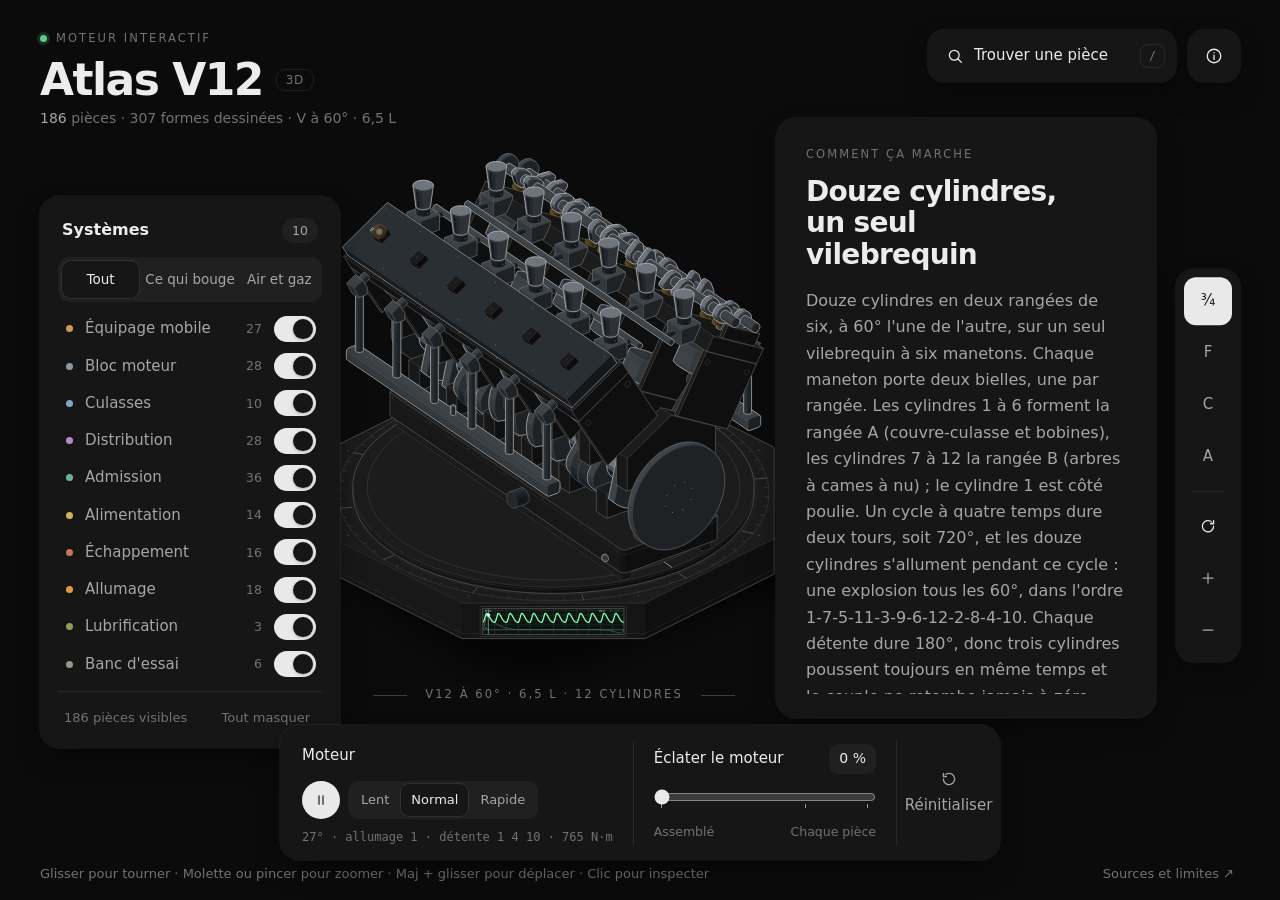
==== v12.html @ ca73484e "Deploy Atlas V12 to GitHub Pages" ====
<!doctype html><html lang="fr"><head><meta charset="utf-8"><meta name="viewport" content="width=device-width, initial-scale=1"><title>Atlas V12 · moteur interactif</title><style>
.iso{
  --anatomy-page:#0b0b0b;--anatomy-card:#131313;--anatomy-text:#a3a3a3;--anatomy-strong:#e6e6e6;--anatomy-muted:#6e6e6e;
  --anatomy-paper:#131313;--anatomy-face:#1b1b1b;--anatomy-top:#1c1c1c;
  --anatomy-shade-0:#0f0f0f;--anatomy-shade-1:#121212;--anatomy-shade-2:#151515;--anatomy-shade-3:#181818;
  --anatomy-lit-top:#262626;--anatomy-lit-shade:#1d1d1d;
  --anatomy-hi:#d4d4d4;--anatomy-mid:#6a6a6a;--anatomy-lo:#3e3e3e;--anatomy-faint:#2a2a2a;--anatomy-lit:#ffffff;
  --anatomy-halo:#050505;--anatomy-halo-opacity:.9;--anatomy-dot:#e6e6e6;
  --anatomy-red:#ff6b6b;--anatomy-green:#6be0a0;--anatomy-blue:#6b9bff;
  --anatomy-weight:.6px;--anatomy-ease:cubic-bezier(.32,.72,0,1);
  --anatomy-mono:ui-monospace,"SF Mono",Menlo,Consolas,monospace;
  --anatomy-lift:inset 0 1px 0 0 #ffffff0a,inset 0 0 0 1px #ffffff06,0 0 0 1px #00000026,0 1px 1px -.5px #00000014,0 3px 3px -1.5px #00000014,0 6px 6px -3px #00000014,0 12px 12px -6px #00000014;
}
.iso[data-theme="light"]{
  --anatomy-page:#f2f2ef;--anatomy-card:#fbfbfa;--anatomy-text:#57575a;--anatomy-strong:#18181a;--anatomy-muted:#8c8c90;
  --anatomy-paper:#fbfbfa;--anatomy-face:#ffffff;--anatomy-top:#ffffff;
  --anatomy-shade-0:#dcdcd9;--anatomy-shade-1:#e5e5e2;--anatomy-shade-2:#ededea;--anatomy-shade-3:#f4f4f1;
  --anatomy-lit-top:#ffffff;--anatomy-lit-shade:#eeeeeb;
  --anatomy-hi:#26262a;--anatomy-mid:#8a8a8f;--anatomy-lo:#b4b4b8;--anatomy-faint:#d4d4d6;--anatomy-lit:#000000;
  --anatomy-halo:#8a8a80;--anatomy-halo-opacity:.32;--anatomy-dot:#3a3a3e;
  --anatomy-red:#e5484d;--anatomy-green:#30a46c;--anatomy-blue:#3e63dd;
  --anatomy-lift:inset 0 1px 0 0 #ffffff,0 0 0 1px #0000000f,0 1px 1px -.5px #0000000a,0 3px 3px -1.5px #0000000a,0 6px 6px -3px #0000000a,0 12px 12px -6px #0000000a;
}
.iso-svg{display:block;width:100%;height:auto;overflow:visible}
.iso-svg path,.iso-svg circle{vector-effect:non-scaling-stroke}
.iso-fill{fill:var(--anatomy-paper);stroke:none}
.iso-solid[data-lit]>.iso-fill{fill:var(--anatomy-face)}
.iso-shade,.iso-top{stroke:none}
.iso-shade[data-shade="0"]{fill:var(--anatomy-shade-0)}
.iso-shade[data-shade="1"]{fill:var(--anatomy-shade-1)}
.iso-shade[data-shade="2"]{fill:var(--anatomy-shade-2)}
.iso-shade[data-shade="3"]{fill:var(--anatomy-shade-3)}
.iso-top{fill:var(--anatomy-top)}
.iso-solid[data-lit]>.iso-top{fill:var(--anatomy-lit-top)}
.iso-solid[data-lit]>.iso-shade{fill:var(--anatomy-lit-shade)}
.iso-solid[data-seamless]>.iso-shade,.iso-solid[data-seamless]>.iso-top{stroke-width:.4;stroke-linejoin:round}
.iso-solid[data-seamless]>.iso-shade[data-shade="0"]{stroke:var(--anatomy-shade-0)}
.iso-solid[data-seamless]>.iso-shade[data-shade="1"]{stroke:var(--anatomy-shade-1)}
.iso-solid[data-seamless]>.iso-shade[data-shade="2"]{stroke:var(--anatomy-shade-2)}
.iso-solid[data-seamless]>.iso-shade[data-shade="3"]{stroke:var(--anatomy-shade-3)}
.iso-solid[data-seamless]>.iso-top{stroke:var(--anatomy-top)}
.iso-solid[data-seamless][data-lit]>.iso-top{stroke:var(--anatomy-lit-top)}
.iso-solid[data-seamless][data-lit]>.iso-shade{stroke:var(--anatomy-lit-shade)}
.iso-solid[data-lit]>.iso-edge{stroke:var(--anatomy-lit)}
.iso-halo{fill:var(--anatomy-halo);stroke:none;filter:blur(9px);opacity:var(--anatomy-halo-opacity);transform:translateY(3px)}
.iso-line{fill:none;stroke:var(--anatomy-lo);stroke-width:var(--anatomy-weight);stroke-linecap:round;stroke-linejoin:round}
.iso-line[data-tone="hi"]{stroke:var(--anatomy-hi)}
.iso-line[data-tone="mid"]{stroke:var(--anatomy-mid)}
.iso-line[data-tone="lo"]{stroke:var(--anatomy-lo)}
.iso-line[data-tone="faint"]{stroke:var(--anatomy-faint)}
.iso-line[data-tone="lit"]{stroke:var(--anatomy-lit)}
.iso-line[data-tone="red"]{stroke:var(--anatomy-red)}
.iso-line[data-tone="green"]{stroke:var(--anatomy-green)}
.iso-line[data-tone="blue"]{stroke:var(--anatomy-blue)}
.iso-line[data-dotted]{stroke-dasharray:.01 3.5;stroke-width:1}
.iso-line[data-dashed]{stroke-dasharray:3 3}
.iso-line[data-flow]{stroke-dasharray:2 6}
.iso-wire-end{fill:var(--anatomy-paper);stroke:var(--anatomy-lo);stroke-width:var(--anatomy-weight)}
.iso-wire[data-tone="hi"] .iso-wire-end{stroke:var(--anatomy-hi)}
.iso-wire[data-tone="mid"] .iso-wire-end{stroke:var(--anatomy-mid)}
.iso-wire[data-tone="faint"] .iso-wire-end{stroke:var(--anatomy-faint)}
.iso-wire[data-tone="lit"] .iso-wire-end{stroke:var(--anatomy-lit)}
.iso-dots circle{fill:var(--anatomy-dot);stroke:none;opacity:.32}
.iso-dots[data-tone="hi"] circle{opacity:.85}
.iso-dots[data-tone="mid"] circle{opacity:.45}
.iso-dots[data-tone="lo"] circle{opacity:.22}
.iso-dots[data-tone="faint"] circle{opacity:.12}
.iso-face-text{fill:var(--anatomy-mid);font-family:var(--anatomy-mono);letter-spacing:.04em}
.iso-face-text[data-tone="hi"]{fill:var(--anatomy-hi)}
.iso-face-text[data-tone="lo"]{fill:var(--anatomy-lo)}
.iso-face-text[data-tone="faint"]{fill:var(--anatomy-faint)}
.tb-body{fill:var(--anatomy-shade-2);stroke:none}
.tb-shine{fill:var(--anatomy-top);stroke:none}
.tb-shade{fill:var(--anatomy-shade-0);stroke:none}
.tb-ring{fill:none;stroke:var(--anatomy-lo);stroke-width:.45;stroke-linecap:butt;stroke-linejoin:round}
.tb-ring[data-tone="mid"]{stroke:var(--anatomy-mid)}
.tb-ring[data-tone="faint"]{stroke:var(--anatomy-faint)}
.tb-ring[data-tone="hi"]{stroke:var(--anatomy-hi)}
@keyframes iso-flow{to{stroke-dashoffset:-32}}
@keyframes iso-pulse{0%,100%{opacity:.18}12%{opacity:1}40%{opacity:.18}}
.iso-line[data-flow]{animation:iso-flow 1600ms linear infinite}
.iso-dots circle[data-pulse]{animation:iso-pulse 1600ms steps(1,end) infinite;animation-delay:var(--pulse-at,0ms)}
.iso-figure{margin:32px 0 36px}
.iso-plate{position:relative;padding:52px 24px;border-radius:0;background:var(--anatomy-card);box-shadow:0 0 0 1px var(--anatomy-mid);--anatomy-paper:var(--anatomy-card)}
.iso-plate-corners{position:absolute;inset:18px 20px;pointer-events:none}
.iso-plate-corner{position:absolute;color:var(--anatomy-muted);font-family:var(--anatomy-mono);font-size:10.5px;line-height:1;letter-spacing:.04em;white-space:nowrap}
.iso-plate-corner[data-corner="fig"]{top:0;left:0;color:var(--anatomy-text)}
.iso-plate-corner[data-corner="title"]{top:0;right:0;text-transform:uppercase;letter-spacing:.1em}
.iso-plate-corner[data-corner="hint"]{bottom:0;left:0;text-transform:uppercase;letter-spacing:.1em}
.iso-plate-corner[data-corner="readout"]{right:0;bottom:0;color:var(--anatomy-text);font-variant-numeric:tabular-nums}
.iso-plate .iso-svg{margin:0 auto}
.iso-legend{display:grid;gap:8px;margin-top:12px;color:var(--anatomy-muted);font-size:13px;line-height:1.55}
.iso-keys{display:flex;flex-wrap:wrap;gap:6px 18px}
.iso-key{display:inline-flex;align-items:center;gap:7px}
.iso-swatch{width:16px;height:10px;flex:none;overflow:visible}
.iso-swatch path{fill:none;stroke:var(--anatomy-hi);stroke-width:1;vector-effect:non-scaling-stroke;stroke-linejoin:round;stroke-linecap:round}
.iso-swatch[data-mark="raised"] path,.iso-swatch[data-mark="flat"] path{stroke:var(--anatomy-mid)}
.iso-swatch[data-mark="lit"] path{stroke:var(--anatomy-lit)}
.iso-swatch[data-mark="dim"] path{stroke:var(--anatomy-lo)}
.iso-swatch[data-mark="dotted"] path{stroke-dasharray:.01 3;stroke-width:1.4}
.iso-swatch[data-mark="dashed"] path{stroke-dasharray:3 2.5}
.iso-swatch[data-mark="red"] path{stroke:var(--anatomy-red)}
.iso-swatch[data-mark="green"] path{stroke:var(--anatomy-green)}
.iso-swatch[data-mark="blue"] path{stroke:var(--anatomy-blue)}
.iso-swatch-crease{stroke:var(--anatomy-lo)!important}
@media (max-width:560px){.iso-plate{padding:48px 12px 70px}.iso-plate-corner[data-corner="hint"]{bottom:18px}}
@media (prefers-reduced-motion:reduce){.iso-line[data-flow],.iso-dots circle[data-pulse]{animation:none}}

*{box-sizing:border-box}
html{color-scheme:dark}
body[data-theme="light"]{color-scheme:light}
body{margin:0;background:var(--anatomy-page);color:var(--anatomy-text);font:14px/1.6 ui-sans-serif,system-ui,-apple-system,"Segoe UI",sans-serif;-webkit-font-smoothing:antialiased}
.iso-page{width:min(1600px,100% - 32px);margin:64px auto 96px}
</style></head><body class="iso" data-theme="dark"><main class="iso-page"><style>.iso-live{--tn-0:var(--anatomy-shade-0);--tn-1:var(--anatomy-shade-1);--tn-2:var(--anatomy-shade-2);--tn-3:var(--anatomy-shade-3);--tn-4:var(--anatomy-top)}
.iso-live [data-mat]{--tn-0:var(--anatomy-shade-0);--tn-1:var(--anatomy-shade-1);--tn-2:var(--anatomy-shade-2);--tn-3:var(--anatomy-shade-3);--tn-4:var(--anatomy-top)}
.iso-live [data-lit]{--tn-0:var(--anatomy-lit-shade);--tn-1:var(--anatomy-lit-shade);--tn-2:var(--anatomy-lit-shade);--tn-3:var(--anatomy-lit-shade);--tn-4:var(--anatomy-lit-top)}
.iso-tn{stroke-width:.4;stroke-linejoin:round;--ta:var(--tn-0);--tb:var(--tn-1);fill:color-mix(in srgb,var(--ta) calc(100% - var(--f,0) * 100%),var(--tb));stroke:color-mix(in srgb,var(--ta) calc(100% - var(--f,0) * 100%),var(--tb))}
.iso-tn[data-b="1"]{--ta:var(--tn-1);--tb:var(--tn-2)}
.iso-tn[data-b="2"]{--ta:var(--tn-2);--tb:var(--tn-3)}
.iso-tn[data-b="3"]{--ta:var(--tn-3);--tb:var(--tn-4)}
[data-mat="gold"]{--anatomy-paper:#3f3521;--anatomy-face:#4b3f28;--anatomy-top:#5a4c31;--anatomy-shade-0:#2b2416;--anatomy-shade-1:#352c1b;--anatomy-shade-2:#3f3521;--anatomy-shade-3:#4b3f28;--anatomy-lit-top:#6a5a3b;--anatomy-lit-shade:#4f4329;--anatomy-hi:#e6d2a3;--anatomy-mid:#8a7550;--anatomy-lo:#5e4e33;--anatomy-faint:#463a26;--anatomy-dot:#e6d2a3;--anatomy-lit:#fff3d6;--mat-body:#4a3e27;--mat-shine:#8c7853;--mat-shade:#251f13;--mat-edge:#e6d2a3}
.iso[data-theme="light"] [data-mat="gold"]{--anatomy-paper:#d3bb88;--anatomy-face:#e4d2a8;--anatomy-top:#f1e5c6;--anatomy-shade-0:#a1844f;--anatomy-shade-1:#bc9f69;--anatomy-shade-2:#d3bb88;--anatomy-shade-3:#e4d2a8;--anatomy-lit-top:#f8efd8;--anatomy-lit-shade:#dfcb9c;--anatomy-hi:#4b3920;--anatomy-mid:#86693f;--anatomy-lo:#a98c5b;--anatomy-faint:#c1a676;--anatomy-dot:#4a381f;--anatomy-lit:#2a1d0c;--mat-body:#cdb07a;--mat-shine:#f3e8cc;--mat-shade:#8e7044;--mat-edge:#4b3920}
.iso[data-theme="dark"] [data-mat="gold"]{--anatomy-paper:#3f3521;--anatomy-face:#4b3f28;--anatomy-top:#5a4c31;--anatomy-shade-0:#2b2416;--anatomy-shade-1:#352c1b;--anatomy-shade-2:#3f3521;--anatomy-shade-3:#4b3f28;--anatomy-lit-top:#6a5a3b;--anatomy-lit-shade:#4f4329;--anatomy-hi:#e6d2a3;--anatomy-mid:#8a7550;--anatomy-lo:#5e4e33;--anatomy-faint:#463a26;--anatomy-dot:#e6d2a3;--anatomy-lit:#fff3d6;--mat-body:#4a3e27;--mat-shine:#8c7853;--mat-shade:#251f13;--mat-edge:#e6d2a3}
[data-mat="chrome"]{--anatomy-paper:#2a2e32;--anatomy-face:#4a5056;--anatomy-top:#6e757c;--anatomy-shade-0:#2e3236;--anatomy-shade-1:#24272b;--anatomy-shade-2:#1a1d20;--anatomy-shade-3:#4a5056;--anatomy-lit-top:#848b92;--anatomy-lit-shade:#3a3f44;--anatomy-hi:#dfe3e7;--anatomy-mid:#7c838a;--anatomy-lo:#4d5359;--anatomy-faint:#363b40;--anatomy-dot:#e4e7ea;--anatomy-lit:#ffffff;--mat-body:#34393e;--mat-shine:#9aa1a8;--mat-shade:#16191b;--mat-edge:#dfe3e7}
.iso[data-theme="light"] [data-mat="chrome"]{--anatomy-paper:#8e959c;--anatomy-face:#c3c8cd;--anatomy-top:#f7f8f9;--anatomy-shade-0:#a2a9b0;--anatomy-shade-1:#6f767d;--anatomy-shade-2:#454b52;--anatomy-shade-3:#cacfd4;--anatomy-lit-top:#ffffff;--anatomy-lit-shade:#bcc2c8;--anatomy-hi:#202428;--anatomy-mid:#585e65;--anatomy-lo:#878d94;--anatomy-faint:#a9afb5;--anatomy-dot:#2a2e33;--anatomy-lit:#000000;--mat-body:#8b9299;--mat-shine:#fbfcfd;--mat-shade:#3c4248;--mat-edge:#202428}
.iso[data-theme="dark"] [data-mat="chrome"]{--anatomy-paper:#2a2e32;--anatomy-face:#4a5056;--anatomy-top:#6e757c;--anatomy-shade-0:#2e3236;--anatomy-shade-1:#24272b;--anatomy-shade-2:#1a1d20;--anatomy-shade-3:#4a5056;--anatomy-lit-top:#848b92;--anatomy-lit-shade:#3a3f44;--anatomy-hi:#dfe3e7;--anatomy-mid:#7c838a;--anatomy-lo:#4d5359;--anatomy-faint:#363b40;--anatomy-dot:#e4e7ea;--anatomy-lit:#ffffff;--mat-body:#34393e;--mat-shine:#9aa1a8;--mat-shade:#16191b;--mat-edge:#dfe3e7}
[data-mat="steel"]{--anatomy-paper:#2c3034;--anatomy-face:#34393d;--anatomy-top:#3e4348;--anatomy-shade-0:#1f2225;--anatomy-shade-1:#25292c;--anatomy-shade-2:#2c3034;--anatomy-shade-3:#34393d;--anatomy-lit-top:#4a5056;--anatomy-lit-shade:#33383c;--anatomy-hi:#d0d4d8;--anatomy-mid:#727980;--anatomy-lo:#4a5056;--anatomy-faint:#33383d;--anatomy-dot:#d8dce0;--anatomy-lit:#ffffff;--mat-body:#30353a;--mat-shine:#5c6369;--mat-shade:#1a1d20;--mat-edge:#d0d4d8}
.iso[data-theme="light"] [data-mat="steel"]{--anatomy-paper:#b8bdc1;--anatomy-face:#cdd1d4;--anatomy-top:#e5e8ea;--anatomy-shade-0:#8f959b;--anatomy-shade-1:#a4aaaf;--anatomy-shade-2:#b8bdc1;--anatomy-shade-3:#cdd1d4;--anatomy-lit-top:#f1f3f4;--anatomy-lit-shade:#c6cacd;--anatomy-hi:#2b2f33;--anatomy-mid:#6b7177;--anatomy-lo:#959ba1;--anatomy-faint:#aeb3b8;--anatomy-dot:#33373b;--anatomy-lit:#000000;--mat-body:#b3b8bd;--mat-shine:#eef0f2;--mat-shade:#7d8389;--mat-edge:#2b2f33}
.iso[data-theme="dark"] [data-mat="steel"]{--anatomy-paper:#2c3034;--anatomy-face:#34393d;--anatomy-top:#3e4348;--anatomy-shade-0:#1f2225;--anatomy-shade-1:#25292c;--anatomy-shade-2:#2c3034;--anatomy-shade-3:#34393d;--anatomy-lit-top:#4a5056;--anatomy-lit-shade:#33383c;--anatomy-hi:#d0d4d8;--anatomy-mid:#727980;--anatomy-lo:#4a5056;--anatomy-faint:#33383d;--anatomy-dot:#d8dce0;--anatomy-lit:#ffffff;--mat-body:#30353a;--mat-shine:#5c6369;--mat-shade:#1a1d20;--mat-edge:#d0d4d8}
[data-mat="gunmetal"]{--anatomy-paper:#1d2125;--anatomy-face:#22272b;--anatomy-top:#2a2f34;--anatomy-shade-0:#15181b;--anatomy-shade-1:#191c20;--anatomy-shade-2:#1d2125;--anatomy-shade-3:#22272b;--anatomy-lit-top:#323840;--anatomy-lit-shade:#20252a;--anatomy-hi:#a9b0b7;--anatomy-mid:#5c636a;--anatomy-lo:#3a4046;--anatomy-faint:#2a2f34;--anatomy-dot:#b8bec4;--anatomy-lit:#ffffff;--mat-body:#1f2327;--mat-shine:#3a4046;--mat-shade:#111316;--mat-edge:#a9b0b7}
.iso[data-theme="light"] [data-mat="gunmetal"]{--anatomy-paper:#444a51;--anatomy-face:#50575e;--anatomy-top:#5f666e;--anatomy-shade-0:#2f3439;--anatomy-shade-1:#393f45;--anatomy-shade-2:#444a51;--anatomy-shade-3:#50575e;--anatomy-lit-top:#6d757d;--anatomy-lit-shade:#4b5258;--anatomy-hi:#0f1113;--anatomy-mid:#1d2125;--anatomy-lo:#272b30;--anatomy-faint:#30353a;--anatomy-dot:#b0b5ba;--anatomy-lit:#000000;--mat-body:#3d4349;--mat-shine:#6e757c;--mat-shade:#24282c;--mat-edge:#0f1113}
.iso[data-theme="dark"] [data-mat="gunmetal"]{--anatomy-paper:#1d2125;--anatomy-face:#22272b;--anatomy-top:#2a2f34;--anatomy-shade-0:#15181b;--anatomy-shade-1:#191c20;--anatomy-shade-2:#1d2125;--anatomy-shade-3:#22272b;--anatomy-lit-top:#323840;--anatomy-lit-shade:#20252a;--anatomy-hi:#a9b0b7;--anatomy-mid:#5c636a;--anatomy-lo:#3a4046;--anatomy-faint:#2a2f34;--anatomy-dot:#b8bec4;--anatomy-lit:#ffffff;--mat-body:#1f2327;--mat-shine:#3a4046;--mat-shade:#111316;--mat-edge:#a9b0b7}
[data-mat="rubber"]{--anatomy-paper:#121213;--anatomy-face:#161618;--anatomy-top:#1c1c1f;--anatomy-shade-0:#0c0c0d;--anatomy-shade-1:#0f0f10;--anatomy-shade-2:#121213;--anatomy-shade-3:#161618;--anatomy-lit-top:#232327;--anatomy-lit-shade:#141416;--anatomy-hi:#8c8e92;--anatomy-mid:#4a4c50;--anatomy-lo:#2c2d30;--anatomy-faint:#1f2023;--anatomy-dot:#9a9ca0;--anatomy-lit:#ffffff;--mat-body:#131315;--mat-shine:#2b2c30;--mat-shade:#0a0a0b;--mat-edge:#8c8e92}
.iso[data-theme="light"] [data-mat="rubber"]{--anatomy-paper:#2a2b2e;--anatomy-face:#34363a;--anatomy-top:#46484d;--anatomy-shade-0:#1b1c1e;--anatomy-shade-1:#222326;--anatomy-shade-2:#2a2b2e;--anatomy-shade-3:#34363a;--anatomy-lit-top:#55575c;--anatomy-lit-shade:#2f3134;--anatomy-hi:#070708;--anatomy-mid:#111214;--anatomy-lo:#18191b;--anatomy-faint:#1f2023;--anatomy-dot:#6a6c70;--anatomy-lit:#000000;--mat-body:#27282b;--mat-shine:#5b5d62;--mat-shade:#121314;--mat-edge:#050506}
.iso[data-theme="dark"] [data-mat="rubber"]{--anatomy-paper:#121213;--anatomy-face:#161618;--anatomy-top:#1c1c1f;--anatomy-shade-0:#0c0c0d;--anatomy-shade-1:#0f0f10;--anatomy-shade-2:#121213;--anatomy-shade-3:#161618;--anatomy-lit-top:#232327;--anatomy-lit-shade:#141416;--anatomy-hi:#8c8e92;--anatomy-mid:#4a4c50;--anatomy-lo:#2c2d30;--anatomy-faint:#1f2023;--anatomy-dot:#9a9ca0;--anatomy-lit:#ffffff;--mat-body:#131315;--mat-shine:#2b2c30;--mat-shade:#0a0a0b;--mat-edge:#8c8e92}
[data-mat="brass"]{--anatomy-paper:#3d3017;--anatomy-face:#49391c;--anatomy-top:#574523;--anatomy-shade-0:#2a210f;--anatomy-shade-1:#332813;--anatomy-shade-2:#3d3017;--anatomy-shade-3:#49391c;--anatomy-lit-top:#66522b;--anatomy-lit-shade:#45371b;--anatomy-hi:#e9cf8a;--anatomy-mid:#8e7438;--anatomy-lo:#5e4c25;--anatomy-faint:#44371c;--anatomy-dot:#e9cf8a;--anatomy-lit:#fff0c8;--mat-body:#433419;--mat-shine:#8a6f36;--mat-shade:#21190b;--mat-edge:#e9cf8a}
.iso[data-theme="light"] [data-mat="brass"]{--anatomy-paper:#bd9646;--anatomy-face:#d2ad5b;--anatomy-top:#e6c87e;--anatomy-shade-0:#8a6a2c;--anatomy-shade-1:#a47f38;--anatomy-shade-2:#bd9646;--anatomy-shade-3:#d2ad5b;--anatomy-lit-top:#f0d796;--anatomy-lit-shade:#c8a252;--anatomy-hi:#3f2e0e;--anatomy-mid:#765a24;--anatomy-lo:#9a7a3c;--anatomy-faint:#b08c46;--anatomy-dot:#3a2a0c;--anatomy-lit:#1f1606;--mat-body:#b8913f;--mat-shine:#efd795;--mat-shade:#7d5f26;--mat-edge:#3f2e0e}
.iso[data-theme="dark"] [data-mat="brass"]{--anatomy-paper:#3d3017;--anatomy-face:#49391c;--anatomy-top:#574523;--anatomy-shade-0:#2a210f;--anatomy-shade-1:#332813;--anatomy-shade-2:#3d3017;--anatomy-shade-3:#49391c;--anatomy-lit-top:#66522b;--anatomy-lit-shade:#45371b;--anatomy-hi:#e9cf8a;--anatomy-mid:#8e7438;--anatomy-lo:#5e4c25;--anatomy-faint:#44371c;--anatomy-dot:#e9cf8a;--anatomy-lit:#fff0c8;--mat-body:#433419;--mat-shine:#8a6f36;--mat-shade:#21190b;--mat-edge:#e9cf8a}
[data-mat="copper"]{--anatomy-paper:#3d1f13;--anatomy-face:#492617;--anatomy-top:#582e1c;--anatomy-shade-0:#2a160d;--anatomy-shade-1:#331a10;--anatomy-shade-2:#3d1f13;--anatomy-shade-3:#492617;--anatomy-lit-top:#673722;--anatomy-lit-shade:#432215;--anatomy-hi:#eaa985;--anatomy-mid:#8f5236;--anatomy-lo:#5f3624;--anatomy-faint:#45271a;--anatomy-dot:#eaa985;--anatomy-lit:#ffe0cc;--mat-body:#42221a;--mat-shine:#8a4c31;--mat-shade:#1f0f08;--mat-edge:#eaa985}
.iso[data-theme="light"] [data-mat="copper"]{--anatomy-paper:#b3633e;--anatomy-face:#c9784f;--anatomy-top:#df9670;--anatomy-shade-0:#7c4128;--anatomy-shade-1:#9a5132;--anatomy-shade-2:#b3633e;--anatomy-shade-3:#c9784f;--anatomy-lit-top:#eaa985;--anatomy-lit-shade:#be6d46;--anatomy-hi:#3a1a0c;--anatomy-mid:#6e3820;--anatomy-lo:#925037;--anatomy-faint:#a65d3f;--anatomy-dot:#3a1a0c;--anatomy-lit:#1c0b04;--mat-body:#ad5f3b;--mat-shine:#f0b896;--mat-shade:#6e3720;--mat-edge:#3a1a0c}
.iso[data-theme="dark"] [data-mat="copper"]{--anatomy-paper:#3d1f13;--anatomy-face:#492617;--anatomy-top:#582e1c;--anatomy-shade-0:#2a160d;--anatomy-shade-1:#331a10;--anatomy-shade-2:#3d1f13;--anatomy-shade-3:#492617;--anatomy-lit-top:#673722;--anatomy-lit-shade:#432215;--anatomy-hi:#eaa985;--anatomy-mid:#8f5236;--anatomy-lo:#5f3624;--anatomy-faint:#45271a;--anatomy-dot:#eaa985;--anatomy-lit:#ffe0cc;--mat-body:#42221a;--mat-shine:#8a4c31;--mat-shade:#1f0f08;--mat-edge:#eaa985}
[data-mat] .tb-body{fill:var(--mat-body)}
[data-mat] .tb-shine{fill:var(--mat-shine)}
[data-mat] .tb-shade{fill:var(--mat-shade)}
[data-mat] .tb-edge{stroke:var(--mat-edge)}
.tb[data-hue="red"]{--tb-ink:var(--anatomy-red)}
.tb[data-hue="green"]{--tb-ink:var(--anatomy-green)}
.tb[data-hue="blue"]{--tb-ink:var(--anatomy-blue)}
.tb[data-hue] .tb-body{fill:color-mix(in srgb,var(--tb-ink) 54%,var(--anatomy-shade-2))}
.tb[data-hue] .tb-shine{fill:color-mix(in srgb,var(--tb-ink) 16%,var(--anatomy-top))}
.tb[data-hue] .tb-shade{fill:color-mix(in srgb,var(--tb-ink) 30%,var(--anatomy-hi))}
.tb[data-hue] .tb-edge{stroke:color-mix(in srgb,var(--tb-ink) 38%,var(--anatomy-hi))}
.tb[data-hue][data-mat] .tb-body{fill:color-mix(in srgb,var(--tb-ink) 62%,var(--mat-body))}
.tb[data-hue][data-mat] .tb-shine{fill:color-mix(in srgb,var(--tb-ink) 22%,var(--mat-shine))}
.tb[data-hue][data-mat] .tb-shade{fill:color-mix(in srgb,var(--tb-ink) 46%,var(--mat-shade))}
.tb[data-hue][data-mat] .tb-edge{stroke:color-mix(in srgb,var(--tb-ink) 30%,var(--mat-edge))}
.iso-turn{position:relative}
.iso-turn>.iso-layer{position:absolute;inset:0;width:100%;height:100%;pointer-events:none}
/* every colour is a token: dark values first, light overrides after, dark again for a dark page section on a light page */
.v12-app {
  --v12-card: #161616;
  --v12-card-2: #202020;
  --v12-line: rgba(255, 255, 255, 0.08);
  --v12-strong: #ececec;
  --v12-text: #a6a6a6;
  --v12-muted: #727272;
  --v12-ink: #e9e9e9;
  --v12-ink-text: #111111;
  --v12-switch-off: #3a3a3a;
  --v12-shadow: 0 0 0 1px rgba(255, 255, 255, 0.05), 0 12px 32px -10px rgba(0, 0, 0, 0.7);
  --v12-live: #5cc98d;
  --v12-focus: #7cc8bd;
  /* the selected piece's ramp, darkest shade to lit top, and its line tones */
  --v12-pick-0: #123c39;
  --v12-pick-1: #17504b;
  --v12-pick-2: #1d645e;
  --v12-pick-3: #247a72;
  --v12-pick-4: #2f938a;
  --v12-pick-hi: #bdf2ea;
  --v12-pick-mid: #6cc6bb;
  --v12-pick-lo: #3a8e85;
  --v12-hover: #8fd8cd;
}
.iso[data-theme="light"] .v12-app {
  --v12-card: #ffffff;
  --v12-card-2: #f3f3f1;
  --v12-line: rgba(24, 24, 26, 0.08);
  --v12-strong: #17171a;
  --v12-text: #56565b;
  --v12-muted: #8b8b90;
  --v12-ink: #26323c;
  --v12-ink-text: #ffffff;
  --v12-switch-off: #d6d6d8;
  --v12-shadow: 0 0 0 1px rgba(24, 24, 26, 0.04), 0 1px 2px rgba(24, 24, 26, 0.04), 0 12px 32px -12px rgba(24, 24, 26, 0.16);
  --v12-live: #3e9e6a;
  --v12-focus: #2f8f86;
  --v12-pick-0: #3f9d93;
  --v12-pick-1: #5bb2a8;
  --v12-pick-2: #7cc6bd;
  --v12-pick-3: #a3d9d2;
  --v12-pick-4: #d3efeb;
  --v12-pick-hi: #0f4f49;
  --v12-pick-mid: #2b7a71;
  --v12-pick-lo: #5aa79e;
  --v12-hover: #2b8a80;
}
.iso[data-theme="dark"] .v12-app {
  --v12-card: #161616;
  --v12-card-2: #202020;
  --v12-line: rgba(255, 255, 255, 0.08);
  --v12-strong: #ececec;
  --v12-text: #a6a6a6;
  --v12-muted: #727272;
  --v12-ink: #e9e9e9;
  --v12-ink-text: #111111;
  --v12-switch-off: #3a3a3a;
  --v12-shadow: 0 0 0 1px rgba(255, 255, 255, 0.05), 0 12px 32px -10px rgba(0, 0, 0, 0.7);
  --v12-live: #5cc98d;
  --v12-focus: #7cc8bd;
  --v12-pick-0: #123c39;
  --v12-pick-1: #17504b;
  --v12-pick-2: #1d645e;
  --v12-pick-3: #247a72;
  --v12-pick-4: #2f938a;
  --v12-pick-hi: #bdf2ea;
  --v12-pick-mid: #6cc6bb;
  --v12-pick-lo: #3a8e85;
  --v12-hover: #8fd8cd;
}

/* ── the drawing ─────────────────────────────────────────────────────────────── */
.v12-stage {
  cursor: grab;
  touch-action: none;
  --v12-label: #e6e1d6;
  --v12-flash-halo: rgba(255, 170, 60, 0.3);
  --v12-flash-core: rgba(255, 236, 190, 0.92);
  --v12-spark-halo: rgba(255, 160, 40, 0.38);
  --v12-spark-core: #fff5d2;
  --v12-glass: #0e1311;
  --v12-grid: #26332c;
  --v12-zero: #4f6a5c;
  --v12-sum: #7dffb0;
  --v12-single: #3f7a58;
  --v12-cursor: #b8ffd4;
  --v12-dot: #e8fff0;
  --v12-text: #8fdcae;
}
.iso[data-theme="light"] .v12-stage {
  --v12-label: #f2ede2;
  --v12-flash-halo: rgba(255, 128, 10, 0.38);
  --v12-flash-core: rgba(232, 84, 0, 0.88);
  --v12-spark-halo: rgba(255, 120, 0, 0.42);
  --v12-spark-core: #e85400;
  --v12-glass: #16201b;
}
.iso[data-theme="dark"] .v12-stage {
  --v12-label: #e6e1d6;
  --v12-flash-halo: rgba(255, 170, 60, 0.3);
  --v12-flash-core: rgba(255, 236, 190, 0.92);
  --v12-spark-halo: rgba(255, 160, 40, 0.38);
  --v12-spark-core: #fff5d2;
  --v12-glass: #0e1311;
}
.v12-stage[data-drag="turn"] { cursor: grabbing; }
.v12-stage[data-drag="pan"] { cursor: move; }
.v12-stage:focus { outline: none; }
.v12-stage:focus-visible { outline: 2px solid var(--v12-focus); outline-offset: 6px; border-radius: 12px; }
.v12-stage > svg { transform-origin: 0 0; transform: var(--v12-view, none); overflow: visible; }
.v12-stage .v12-label { fill: var(--v12-label); letter-spacing: 0.6px; }
.v12-flash, .v12-spark { pointer-events: none; }
.v12-flash-halo { fill: var(--v12-flash-halo); }
.v12-flash-core { fill: var(--v12-flash-core); }
.v12-spark-halo { fill: var(--v12-spark-halo); }
.v12-spark-core { fill: var(--v12-spark-core); }
.v12-screen-glass { fill: var(--v12-glass); }
.v12-trace { fill: none; stroke-linejoin: round; vector-effect: non-scaling-stroke; }
.v12-sum { stroke: var(--v12-sum); stroke-width: 1.3; }
.v12-single { stroke: var(--v12-single); stroke-width: 0.8; }
.v12-scope .v12-grid { stroke: var(--v12-grid); }
.v12-scope .v12-zero { stroke: var(--v12-zero); }
.v12-cursor-line { stroke: var(--v12-cursor); stroke-width: 0.7; vector-effect: non-scaling-stroke; opacity: 0.7; }
.v12-cursor-dot { fill: var(--v12-dot); }
.v12-screen-text { fill: var(--v12-text); font-family: ui-monospace, "SF Mono", Menlo, monospace; }
.v12-screen-text[data-k="sum"] { fill: var(--v12-sum); }
.v12-screen-text[data-k="single"] { fill: var(--v12-single); }

/* pieces answer the pointer although their layers do not; hidden pieces neither draw nor answer */
.v12-stage [data-name] { pointer-events: auto; }
.v12-stage [data-name][data-off] { visibility: hidden; }
.v12-stage [data-name]:not([data-off]) { visibility: visible; }
.v12-stage[data-isolated] > svg .iso-halo, .v12-stage[data-bare] > svg .iso-halo { visibility: hidden; }
/* « Chaque pièce »: the copies on the mat take the stage over; the engine behind them stops answering */
.v12-inv { position: absolute; inset: 0; pointer-events: none; }
.v12-inv > svg { width: 100%; height: 100%; transform-origin: 0 0; transform: var(--v12-view, none); overflow: visible; }
.v12-stage[data-inv] > svg [data-name] { pointer-events: none; }
.v12-inv-halo { filter: blur(3px); transform: translateY(1.5px); opacity: calc(var(--anatomy-halo-opacity) * var(--p, 1)); }
.v12-inv-halo[data-off] { display: none; }
.v12-inv-tab { fill: var(--c); stroke: var(--anatomy-lo); stroke-width: 0.6; }
/* the hovered piece takes the accent on its lines; the selected one on its faces too */
.v12-stage [data-name][data-hover] { --anatomy-hi: var(--v12-hover); --anatomy-mid: var(--v12-hover); --anatomy-lo: var(--v12-hover); --anatomy-faint: var(--v12-hover); }
.v12-stage [data-name][data-pick] {
  --anatomy-paper: var(--v12-pick-2);
  --anatomy-face: var(--v12-pick-3);
  --anatomy-top: var(--v12-pick-4);
  --anatomy-shade-0: var(--v12-pick-0);
  --anatomy-shade-1: var(--v12-pick-1);
  --anatomy-shade-2: var(--v12-pick-2);
  --anatomy-shade-3: var(--v12-pick-3);
  --anatomy-lit-top: var(--v12-pick-4);
  --anatomy-lit-shade: var(--v12-pick-2);
  --tn-0: var(--v12-pick-0);
  --tn-1: var(--v12-pick-1);
  --tn-2: var(--v12-pick-2);
  --tn-3: var(--v12-pick-3);
  --tn-4: var(--v12-pick-4);
  --anatomy-hi: var(--v12-pick-hi);
  --anatomy-mid: var(--v12-pick-mid);
  --anatomy-lo: var(--v12-pick-lo);
  --anatomy-faint: var(--v12-pick-lo);
}

/* ── the explorer around it ──────────────────────────────────────────────────── */
.iso-page:has(.v12-app) { width: 100%; margin: 0; }
.v12-app {
  position: relative;
  height: 100dvh;
  min-height: 560px;
  overflow: hidden;
  color: var(--v12-text);
  font: 15px/1.55 ui-sans-serif, system-ui, -apple-system, "Segoe UI", Inter, sans-serif;
  -webkit-font-smoothing: antialiased;
}
.v12-app button { font: inherit; color: inherit; }
.v12-i { width: 18px; height: 18px; flex: none; fill: none; stroke: currentColor; stroke-width: 1.7; stroke-linecap: round; stroke-linejoin: round; }
.v12-panel { background: var(--v12-card); border-radius: 20px; box-shadow: var(--v12-shadow); }
.v12-btn { display: inline-flex; align-items: center; justify-content: center; gap: 10px; border: 0; background: transparent; cursor: pointer; border-radius: 12px; }
.v12-btn:focus-visible, .v12-app [data-view]:focus-visible, .v12-app [data-act]:focus-visible, .v12-chip:focus-visible, .v12-member:focus-visible, .v12-sys-name:focus-visible { outline: 2px solid var(--v12-focus); outline-offset: 2px; }
.v12-icon { width: 36px; height: 36px; border-radius: 50%; color: var(--v12-text); }
.v12-icon:hover { background: var(--v12-card-2); color: var(--v12-strong); }
.v12-eyebrow { display: flex; align-items: center; gap: 9px; font-size: 11.5px; font-weight: 500; letter-spacing: 0.18em; text-transform: uppercase; color: var(--v12-muted); }
.v12-eyebrow i { width: 7px; height: 7px; border-radius: 50%; background: var(--c); }
.v12-pulse { width: 7px; height: 7px; border-radius: 50%; background: var(--v12-live); box-shadow: 0 0 0 3px color-mix(in srgb, var(--v12-live) 18%, transparent); }

.v12-head { position: absolute; z-index: 4; left: 40px; top: 30px; pointer-events: none; }
.v12-title { margin: 10px 0 6px; display: flex; align-items: center; gap: 14px; color: var(--v12-strong); font-size: 44px; line-height: 1; font-weight: 650; letter-spacing: -0.035em; }
.v12-badge { padding: 4px 9px; border-radius: 8px; box-shadow: 0 0 0 1px var(--v12-line); font-size: 12px; font-weight: 500; letter-spacing: 0.04em; color: var(--v12-muted); }
.v12-sub { margin: 0; font-size: 14px; color: var(--v12-muted); font-variant-numeric: tabular-nums; }
.v12-sub b { font-weight: 500; color: var(--v12-text); }

.v12-tools { position: absolute; z-index: 4; right: 40px; top: 30px; display: flex; gap: 12px; }
.v12-tools > .v12-btn { height: 52px; background: var(--v12-card); box-shadow: var(--v12-shadow); border-radius: 16px; color: var(--v12-strong); }
.v12-find { padding: 0 12px 0 18px; min-width: 248px; justify-content: flex-start; font-size: 15px; }
.v12-find span { flex: 1; text-align: left; }
.v12-find kbd { font: 12px/1 var(--anatomy-mono); padding: 5px 8px; border-radius: 7px; box-shadow: 0 0 0 1px var(--v12-line); color: var(--v12-muted); }
.v12-tools > .v12-icon { width: 52px; }

/* systems */
.v12-systems { position: absolute; z-index: 4; left: 40px; top: 50%; transform: translateY(-46%); width: 300px; max-height: calc(100dvh - 290px); display: flex; flex-direction: column; padding: 20px 18px 14px; }
.v12-panel-head { display: flex; align-items: center; gap: 10px; padding: 2px 4px 14px; color: var(--v12-strong); font-size: 16px; font-weight: 600; }
.v12-panel-head > span { flex: 1; }
.v12-pill { min-width: 34px; padding: 3px 10px; border-radius: 99px; background: var(--v12-card-2); font-size: 12.5px; font-weight: 500; text-align: center; color: var(--v12-text); }
.v12-presets { display: grid; grid-template-columns: repeat(3, 1fr); gap: 2px; padding: 4px; margin-bottom: 8px; border-radius: 12px; background: var(--v12-card-2); }
.v12-presets button { border: 0; background: transparent; padding: 8px 4px; border-radius: 9px; font-size: 13.5px; color: var(--v12-text); cursor: pointer; white-space: nowrap; }
.v12-presets button[aria-pressed="true"] { background: var(--v12-card); color: var(--v12-strong); box-shadow: 0 1px 2px rgba(0, 0, 0, 0.08), 0 0 0 1px var(--v12-line); }
.v12-sys-list { list-style: none; margin: 0; padding: 0 2px; overflow-y: auto; overscroll-behavior: contain; flex: 1; min-height: 0; }
.v12-sys { display: flex; align-items: center; gap: 6px; }
.v12-sys-name { flex: 1; min-width: 0; display: flex; align-items: center; gap: 12px; padding: 7px 6px; border: 0; background: none; border-radius: 10px; cursor: pointer; text-align: left; color: var(--v12-strong); font-size: 15px; }
.v12-sys-name:hover { background: var(--v12-card-2); }
.v12-sys-name i { width: 7px; height: 7px; border-radius: 50%; background: var(--c); flex: none; }
.v12-sys-name span { flex: 1; min-width: 0; overflow: hidden; text-overflow: ellipsis; white-space: nowrap; }
.v12-sys-name b { font-weight: 400; font-size: 12.5px; color: var(--v12-muted); font-variant-numeric: tabular-nums; }
.v12-sys:not([data-on]) .v12-sys-name { color: var(--v12-muted); }
.v12-switch { position: relative; flex: none; width: 42px; height: 26px; margin-right: 4px; cursor: pointer; }
.v12-switch input { position: absolute; inset: 0; opacity: 0; margin: 0; cursor: pointer; }
.v12-switch span { position: absolute; inset: 0; border-radius: 99px; background: var(--v12-switch-off); transition: background 0.2s var(--anatomy-ease); pointer-events: none; }
.v12-switch span::after { content: ""; position: absolute; top: 3px; left: 3px; width: 20px; height: 20px; border-radius: 50%; background: #fff; box-shadow: 0 1px 3px rgba(0, 0, 0, 0.25); transition: transform 0.2s var(--anatomy-ease); }
.v12-switch input:checked + span { background: var(--v12-ink); }
.v12-switch input:checked + span::after { transform: translateX(16px); }
.iso[data-theme="dark"] .v12-switch input:checked + span::after, .iso:not([data-theme="light"]) .v12-switch input:checked + span::after { background: #161616; }
.v12-switch input:focus-visible + span { outline: 2px solid var(--v12-focus); outline-offset: 2px; }
.v12-panel-foot { display: flex; align-items: center; justify-content: space-between; gap: 8px; white-space: nowrap; margin-top: 8px; padding: 12px 6px 2px; border-top: 1px solid var(--v12-line); font-size: 13px; color: var(--v12-muted); font-variant-numeric: tabular-nums; }
.v12-link { border: 0; background: none; padding: 4px 6px; border-radius: 8px; color: var(--v12-muted); font-size: 13px; cursor: pointer; }
.v12-link:hover { color: var(--v12-strong); }

/* the stage, centred between the side panels */
.v12-main { position: absolute; inset: 0; z-index: 1; display: flex; align-items: center; justify-content: center; padding: 100px 0 220px; --v12-shift: -86px; }
.v12-figure { flex: none; margin: 0; width: min(calc((100dvh - 320px) * 1.357), calc(100vw - 120px)); transform: translateX(var(--v12-shift)); }
.v12-figure .iso-plate { padding: 0; background: transparent; box-shadow: none; border-radius: 0; --anatomy-paper: var(--anatomy-card); }
.v12-caption { position: absolute; z-index: 2; left: 50%; bottom: 196px; transform: translateX(calc(-50% + var(--v12-shift, 0px))); display: flex; align-items: center; gap: 18px; white-space: nowrap; font-size: 11.5px; letter-spacing: 0.18em; text-transform: uppercase; color: var(--v12-muted); pointer-events: none; }
.v12-caption i { width: 34px; height: 1px; background: currentColor; opacity: 0.5; }
.v12-tip { position: absolute; z-index: 5; display: flex; align-items: center; gap: 8px; max-width: 280px; padding: 8px 12px; border-radius: 12px; background: var(--v12-card); box-shadow: var(--v12-shadow); font-size: 13px; line-height: 1.3; color: var(--v12-strong); pointer-events: none; }
.v12-tip i { width: 7px; height: 7px; border-radius: 50%; background: var(--c); flex: none; }
.v12-tip b { font-weight: 600; }
.v12-tip span { color: var(--v12-muted); }

/* the view column on the right edge */
.v12-views { position: absolute; z-index: 4; right: 40px; top: 50%; transform: translateY(-46%); display: flex; flex-direction: column; gap: 4px; padding: 8px; border-radius: 18px; }
.v12-views button { width: 48px; height: 48px; display: grid; place-items: center; border: 0; border-radius: 12px; background: transparent; color: var(--v12-text); cursor: pointer; font-size: 15px; }
.v12-views button:hover { background: var(--v12-card-2); color: var(--v12-strong); }
.v12-views button[data-view][aria-pressed="true"] { background: var(--v12-ink); color: var(--v12-ink-text); }
.v12-views button[data-act="tour"][aria-pressed="true"] { color: var(--v12-strong); }
.v12-views button[data-act="tour"][aria-pressed="false"] { color: var(--v12-muted); opacity: 0.6; }
.v12-views hr { width: 30px; margin: 6px auto; border: 0; border-top: 1px solid var(--v12-line); }

/* the sheet: an introduction, or the selected piece */
.v12-detail { position: absolute; z-index: 4; right: 124px; top: 118px; width: 380px; max-height: calc(100dvh - 300px); display: flex; flex-direction: column; padding: 28px 30px 24px; }
.v12-detail-head { position: relative; padding-right: 36px; }
.v12-detail[data-state="piece"] .v12-detail-head::before { content: ""; display: block; width: 36px; height: 4px; margin-bottom: 16px; border-radius: 4px; background: var(--c, var(--v12-muted)); }
.v12-detail .v12-close { position: absolute; top: -10px; right: -12px; }
.v12-h2 { margin: 12px 0 0; color: var(--v12-strong); font-size: 28px; line-height: 1.12; font-weight: 650; letter-spacing: -0.025em; outline: none; }
.v12-h3 { margin: 22px 0 10px; font-size: 11.5px; font-weight: 500; letter-spacing: 0.16em; text-transform: uppercase; color: var(--v12-muted); }
.v12-zone { margin: 10px 0 0; font-size: 13.5px; color: var(--v12-muted); }
.v12-zone b { font-weight: 500; color: var(--v12-text); }
.v12-scroll { margin-top: 18px; overflow-y: auto; overscroll-behavior: contain; min-height: 0; flex: 1; scrollbar-width: thin; }
.v12-text { margin: 0 0 12px; font-size: 16px; line-height: 1.65; color: var(--v12-text); text-wrap: pretty; }
.v12-lead { color: var(--v12-strong); }
.v12-note { margin: 0 0 4px; font-size: 13px; line-height: 1.55; color: var(--v12-muted); }
.v12-live { margin: 18px 0 0; padding: 14px 0 2px; border-top: 1px solid var(--v12-line); display: grid; gap: 10px; }
.v12-live div { display: grid; grid-template-columns: 9.5em 1fr; gap: 12px; align-items: baseline; }
.v12-live dt { font-size: 13px; color: var(--v12-muted); }
.v12-live dd { margin: 0; font-size: 14px; color: var(--v12-strong); font-variant-numeric: tabular-nums; }
.v12-meta { display: flex; flex-wrap: wrap; gap: 14px 40px; margin-top: 18px; padding: 16px 0; border-top: 1px solid var(--v12-line); border-bottom: 1px solid var(--v12-line); }
.v12-meta span { display: grid; gap: 4px; font-size: 13px; color: var(--v12-muted); }
.v12-meta b { font-weight: 450; font-size: 16px; color: var(--v12-strong); font-variant-numeric: tabular-nums; }
.v12-chips { display: flex; flex-wrap: wrap; gap: 6px; }
.v12-chip { display: inline-flex; align-items: center; gap: 8px; padding: 6px 11px; border: 0; border-radius: 99px; background: var(--v12-card-2); font-size: 13px; color: var(--v12-strong); cursor: pointer; }
.v12-chip:hover { box-shadow: 0 0 0 1px var(--v12-line); }
.v12-chip i, .v12-member i { width: 6px; height: 6px; border-radius: 50%; background: var(--c); flex: none; }
.v12-chip-all { background: transparent; box-shadow: 0 0 0 1px var(--v12-line); }
.v12-members { display: grid; gap: 2px; }
.v12-member { display: flex; align-items: center; gap: 10px; padding: 9px 8px; border: 0; border-radius: 10px; background: none; text-align: left; font-size: 14px; color: var(--v12-strong); cursor: pointer; }
.v12-member span { flex: 1; }
.v12-member .v12-i { width: 15px; height: 15px; color: var(--v12-muted); }
.v12-member:hover { background: var(--v12-card-2); }
.v12-legend { list-style: none; margin: 4px 0 0; padding: 0; display: grid; gap: 10px; font-size: 13.5px; line-height: 1.5; color: var(--v12-text); }
.v12-legend li { display: flex; gap: 12px; align-items: baseline; }
.v12-legend i { width: 14px; height: 4px; border-radius: 2px; flex: none; transform: translateY(-3px); background: var(--v12-strong); }
.v12-legend [data-key="spark"] i { background: #ef7d22; }
.v12-legend [data-key="scope"] i { background: #3fbf78; }
.v12-hint { margin: 18px 0 0; font-size: 13px; color: var(--v12-muted); }
.v12-actions { display: grid; gap: 4px; margin-top: 18px; }
.v12-primary { height: 54px; padding: 0 18px; justify-content: flex-start; background: var(--v12-ink); color: var(--v12-ink-text) !important; font-size: 15px; font-weight: 500; border-radius: 12px; }
.v12-primary span { flex: 1; text-align: left; }
.v12-primary:hover { filter: brightness(1.08); }
.v12-primary[aria-pressed="true"] { background: color-mix(in srgb, var(--v12-ink) 82%, var(--v12-focus)); }
.v12-ghost { height: 40px; color: var(--v12-muted) !important; font-size: 14px; }
.v12-ghost:hover { color: var(--v12-strong) !important; }

/* the dock: the engine, the exploded view, a reset */
.v12-dock { position: absolute; z-index: 4; left: 50%; bottom: 40px; transform: translateX(-50%); display: flex; align-items: stretch; gap: 0; width: min(720px, calc(100vw - 80px)); padding: 16px 8px 14px 22px; }
.v12-dock > * + * { border-left: 1px solid var(--v12-line); }
.v12-engine { display: grid; gap: 10px; padding-right: 20px; min-width: 0; }
.v12-explode { flex: 1; display: grid; gap: 4px; padding: 0 20px; min-width: 0; }
.v12-dock-head { display: flex; align-items: center; justify-content: space-between; gap: 12px; min-height: 30px; color: var(--v12-strong); font-size: 15px; white-space: nowrap; }
.v12-dock-head output { padding: 4px 10px; border-radius: 9px; background: var(--v12-card-2); font-size: 14px; color: var(--v12-strong); font-variant-numeric: tabular-nums; white-space: nowrap; }
.v12-readout { font: 12px/1.4 var(--anatomy-mono); color: var(--v12-muted); white-space: nowrap; font-variant-numeric: tabular-nums; }
.v12-engine-row { display: flex; align-items: center; gap: 8px; }
.v12-play { width: 38px; height: 38px; border-radius: 50%; background: var(--v12-ink); color: var(--v12-ink-text) !important; }
.v12-play .v12-i { width: 16px; height: 16px; }
.v12-seg { display: flex; gap: 2px; padding: 3px; border-radius: 11px; background: var(--v12-card-2); }
.v12-seg button { border: 0; background: transparent; padding: 6px 10px; border-radius: 8px; font-size: 13px; color: var(--v12-text); cursor: pointer; }
.v12-seg button[aria-pressed="true"] { background: var(--v12-card); color: var(--v12-strong); box-shadow: 0 1px 2px rgba(0, 0, 0, 0.08), 0 0 0 1px var(--v12-line); }
.v12-explode input { width: 100%; margin: 6px 0 0; accent-color: var(--v12-ink); height: 22px; cursor: pointer; }
.v12-ends { display: flex; justify-content: space-between; font-size: 12.5px; color: var(--v12-muted); }
.v12-ends button { padding: 2px 0; border: 0; background: none; font: inherit; color: inherit; cursor: pointer; }
.v12-ends button:hover { color: var(--v12-strong); }
.v12-app button:disabled { opacity: 0.38; cursor: default; pointer-events: none; }
.v12-reset { flex-direction: column; gap: 6px; width: 96px; padding: 0 0 0 8px; border-radius: 0; font-size: 13px; color: var(--v12-text) !important; }
.v12-reset:hover { color: var(--v12-strong) !important; }
.v12-sheet-btn { display: none; }

.v12-foot { position: absolute; z-index: 3; left: 40px; right: 40px; bottom: 12px; display: flex; justify-content: space-between; align-items: center; gap: 16px; font-size: 13px; color: var(--v12-muted); pointer-events: none; }
.v12-foot > * { pointer-events: auto; }

/* search, under its button */
.v12-search { position: absolute; z-index: 6; right: 40px; top: 94px; width: min(420px, calc(100vw - 32px)); max-height: calc(100dvh - 140px); display: flex; flex-direction: column; padding: 18px 16px 12px; }
.v12-search[hidden] { display: none; }
.v12-field { display: flex; align-items: center; gap: 10px; padding: 0 14px; height: 48px; border-radius: 12px; background: var(--v12-card-2); color: var(--v12-muted); }
.v12-field input { flex: 1; min-width: 0; height: 100%; border: 0; outline: none; background: transparent; font: inherit; font-size: 15px; color: var(--v12-strong); }
.v12-field:focus-within { box-shadow: 0 0 0 2px var(--v12-focus); }
.v12-results { list-style: none; margin: 10px 0 0; padding: 0; overflow-y: auto; overscroll-behavior: contain; min-height: 0; }
.v12-results li { display: flex; align-items: center; gap: 11px; padding: 10px 10px; border-radius: 10px; font-size: 14.5px; color: var(--v12-strong); cursor: pointer; }
.v12-results li i { width: 7px; height: 7px; border-radius: 50%; background: var(--c); flex: none; }
.v12-results li span { flex: 1; min-width: 0; }
.v12-results li small { font-size: 12px; color: var(--v12-muted); white-space: nowrap; }
.v12-results li[aria-selected="true"], .v12-results li:hover { background: var(--v12-card-2); }
.v12-results .v12-empty { color: var(--v12-muted); cursor: default; }
.v12-search .v12-note { margin: 8px 6px 0; }

/* sources and limits */
.v12-about { width: min(640px, calc(100vw - 32px)); max-height: calc(100dvh - 48px); padding: 0; border: 0; border-radius: 22px; background: var(--v12-card); color: var(--v12-text); box-shadow: var(--v12-shadow); }
.v12-about::backdrop { background: rgba(10, 10, 12, 0.35); backdrop-filter: blur(3px); }
.v12-about-body { padding: 30px 32px 28px; }
.v12-about .v12-text, .v12-list { font-size: 15px; }
.v12-list { margin: 0; padding-left: 18px; display: grid; gap: 8px; line-height: 1.55; }
.v12-keys { display: grid; grid-template-columns: auto 1fr; gap: 6px 18px; margin: 0 0 22px; font-size: 14px; }
.v12-keys dt { font: 12.5px/1.6 var(--anatomy-mono); color: var(--v12-strong); }
.v12-keys dd { margin: 0; }
.v12-about .v12-primary { width: 100%; justify-content: center; }

/* ── medium screens: the systems become a sheet ─────────────────────────────── */
@media (max-width: 1279px) {
  .v12-systems { display: none; }
  .v12-app[data-sheet="systems"] .v12-systems { display: flex; top: 108px; transform: none; max-height: calc(100dvh - 300px); }
  .v12-sheet-btn { display: inline-flex; flex-direction: column; gap: 6px; width: 84px; padding: 0 8px 0 0; font-size: 13px; color: var(--v12-text); }
  .v12-main { --v12-shift: -190px; }
}
@media (max-width: 1100px) {
  .v12-detail { right: 104px; width: 320px; }
  .v12-main { --v12-shift: -170px; }
  .v12-title { font-size: 36px; }
}
/* ── phones: the stage on top, the dock under it, every panel a bottom sheet ──── */
@media (max-width: 760px) {
  .v12-app { height: 100dvh; min-height: 0; }
  .v12-head { left: 16px; top: 16px; }
  .v12-title { font-size: 26px; margin: 6px 0 2px; gap: 10px; }
  .v12-sub { font-size: 12.5px; }
  .v12-eyebrow { font-size: 10.5px; }
  .v12-tools { right: 12px; top: 14px; gap: 8px; }
  .v12-tools > .v12-btn { height: 44px; border-radius: 14px; }
  .v12-find { min-width: 0; width: 44px; padding: 0; justify-content: center; }
  .v12-find span, .v12-find kbd { display: none; }
  .v12-tools > .v12-icon { width: 44px; }
  .v12-main { --v12-shift: 0px; padding: 90px 0 250px; }
  .v12-figure { width: calc(100vw + 40px); }
  .v12-caption { bottom: 236px; font-size: 10.5px; gap: 12px; }
  .v12-caption i { width: 20px; }
  .v12-views { top: auto; bottom: 254px; right: 12px; transform: none; flex-direction: column; padding: 4px; gap: 2px; border-radius: 14px; }
  .v12-views button { width: 38px; height: 38px; font-size: 13px; }
  .v12-views hr, .v12-views [data-act="zoom-in"], .v12-views [data-act="zoom-out"] { display: none; }
  .v12-dock { left: 10px; right: 10px; bottom: 10px; transform: none; width: auto; flex-wrap: wrap; padding: 14px 14px 12px; gap: 12px 0; border-radius: 18px; }
  .v12-dock > * + * { border-left: 0; }
  .v12-engine { order: 2; flex: 1; padding: 0; }
  .v12-explode { order: 1; flex: 1 0 100%; padding: 0; }
  .v12-reset { order: 4; width: 64px; padding: 0; font-size: 12px; }
  .v12-sheet-btn { order: 3; width: 64px; padding: 0; font-size: 12px; }
  .v12-readout { font-size: 11px; }
  .v12-seg button { padding: 6px 8px; }
  .v12-foot { display: none; }
  .v12-detail, .v12-systems { left: 8px; right: 8px; bottom: 8px; top: auto !important; width: auto; max-height: 62dvh; transform: none !important; border-radius: 20px; padding: 22px 20px 16px; z-index: 7; box-shadow: var(--v12-shadow), 0 -8px 40px rgba(0, 0, 0, 0.18); }
  .v12-detail { display: none; }
  .v12-app[data-sheet="detail"] .v12-detail { display: flex; }
  .v12-h2 { font-size: 23px; }
  .v12-text { font-size: 15px; }
  .v12-search { left: 8px; right: 8px; top: 70px; width: auto; }
}
@media (max-width: 1279px) and (min-width: 761px) {
  .v12-systems .v12-close { display: inline-flex; }
}
@media (min-width: 1280px) {
  .v12-systems .v12-close { display: none; }
}
@media (prefers-reduced-motion: reduce) {
  .v12-switch span, .v12-switch span::after { transition: none; }
}
</style>
<div class="v12-app" data-sheet="">
  <header class="v12-head">
    <div class="v12-eyebrow"><span class="v12-pulse"></span>Moteur interactif</div>
    <h1 class="v12-title">Atlas V12<span class="v12-badge">3D</span></h1>
    <p class="v12-sub"><b>186</b> pièces · 307 formes dessinées · V à 60° · 6,5 L</p>
  </header>
  <nav class="v12-tools" aria-label="Recherche et sources">
    <button type="button" class="v12-btn v12-find" data-act="search"><svg class="v12-i" viewBox="0 0 24 24" aria-hidden="true"><circle cx="11" cy="11" r="6.5"/><path d="M16 16l4.5 4.5"/></svg><span>Trouver une pièce</span><kbd>/</kbd></button>
    <button type="button" class="v12-btn v12-icon" data-act="about" aria-label="Sources et limites"><svg class="v12-i" viewBox="0 0 24 24" aria-hidden="true"><circle cx="12" cy="12" r="9"/><path d="M12 11v5.5M12 7.6v.2"/></svg></button>
  </nav>
  <aside class="v12-panel v12-systems" aria-label="Systèmes">
    <div class="v12-panel-head"><span>Systèmes</span><b class="v12-pill">10</b><button type="button" class="v12-btn v12-icon v12-close" data-act="close" aria-label="Fermer les systèmes"><svg class="v12-i" viewBox="0 0 24 24" aria-hidden="true"><path d="M6.5 6.5l11 11M17.5 6.5l-11 11"/></svg></button></div>
    <div class="v12-presets" role="group" aria-label="Préréglages"><button type="button" data-preset="all" aria-pressed="true">Tout</button><button type="button" data-preset="moving" aria-pressed="false">Ce qui bouge</button><button type="button" data-preset="flow" aria-pressed="false">Air et gaz</button></div>
    <ul class="v12-sys-list"><li class="v12-sys" data-sys="mobile" data-on style="--c:#d0955a"><button type="button" class="v12-sys-name" data-only="mobile" title="Afficher seulement : Équipage mobile"><i></i><span>Équipage mobile</span><b>27</b></button><label class="v12-switch"><input type="checkbox" checked data-toggle="mobile" aria-label="Afficher : Équipage mobile"><span></span></label></li><li class="v12-sys" data-sys="bloc" data-on style="--c:#8d99a8"><button type="button" class="v12-sys-name" data-only="bloc" title="Afficher seulement : Bloc moteur"><i></i><span>Bloc moteur</span><b>28</b></button><label class="v12-switch"><input type="checkbox" checked data-toggle="bloc" aria-label="Afficher : Bloc moteur"><span></span></label></li><li class="v12-sys" data-sys="culasses" data-on style="--c:#7ea6c8"><button type="button" class="v12-sys-name" data-only="culasses" title="Afficher seulement : Culasses"><i></i><span>Culasses</span><b>10</b></button><label class="v12-switch"><input type="checkbox" checked data-toggle="culasses" aria-label="Afficher : Culasses"><span></span></label></li><li class="v12-sys" data-sys="distribution" data-on style="--c:#b48bc4"><button type="button" class="v12-sys-name" data-only="distribution" title="Afficher seulement : Distribution"><i></i><span>Distribution</span><b>28</b></button><label class="v12-switch"><input type="checkbox" checked data-toggle="distribution" aria-label="Afficher : Distribution"><span></span></label></li><li class="v12-sys" data-sys="admission" data-on style="--c:#69b3a2"><button type="button" class="v12-sys-name" data-only="admission" title="Afficher seulement : Admission"><i></i><span>Admission</span><b>36</b></button><label class="v12-switch"><input type="checkbox" checked data-toggle="admission" aria-label="Afficher : Admission"><span></span></label></li><li class="v12-sys" data-sys="injection" data-on style="--c:#cdb35c"><button type="button" class="v12-sys-name" data-only="injection" title="Afficher seulement : Alimentation"><i></i><span>Alimentation</span><b>14</b></button><label class="v12-switch"><input type="checkbox" checked data-toggle="injection" aria-label="Afficher : Alimentation"><span></span></label></li><li class="v12-sys" data-sys="echappement" data-on style="--c:#c7765c"><button type="button" class="v12-sys-name" data-only="echappement" title="Afficher seulement : Échappement"><i></i><span>Échappement</span><b>16</b></button><label class="v12-switch"><input type="checkbox" checked data-toggle="echappement" aria-label="Afficher : Échappement"><span></span></label></li><li class="v12-sys" data-sys="allumage" data-on style="--c:#e09a3e"><button type="button" class="v12-sys-name" data-only="allumage" title="Afficher seulement : Allumage"><i></i><span>Allumage</span><b>18</b></button><label class="v12-switch"><input type="checkbox" checked data-toggle="allumage" aria-label="Afficher : Allumage"><span></span></label></li><li class="v12-sys" data-sys="lubrification" data-on style="--c:#949d5e"><button type="button" class="v12-sys-name" data-only="lubrification" title="Afficher seulement : Lubrification"><i></i><span>Lubrification</span><b>3</b></button><label class="v12-switch"><input type="checkbox" checked data-toggle="lubrification" aria-label="Afficher : Lubrification"><span></span></label></li><li class="v12-sys" data-sys="banc" data-on style="--c:#9b958b"><button type="button" class="v12-sys-name" data-only="banc" title="Afficher seulement : Banc d'essai"><i></i><span>Banc d'essai</span><b>6</b></button><label class="v12-switch"><input type="checkbox" checked data-toggle="banc" aria-label="Afficher : Banc d'essai"><span></span></label></li></ul>
    <div class="v12-panel-foot"><span data-visible></span><button type="button" class="v12-link" data-act="hide-all">Tout masquer</button></div>
  </aside>
  <main class="v12-main">
    <div class="v12-caption"><i></i><span data-caption>V12 à 60° · 6,5 L · 12 cylindres</span><i></i></div>
    <figure class="iso-figure v12-figure"><div class="iso-plate"><div class="iso-stage iso-turn v12-stage" tabindex="0" role="slider" aria-label="Moteur V12 sur un plateau tournant. Glisser ou flèches gauche et droite : tourner. Haut et bas : vitesse. Espace : pause. E : éclater. Plus et moins : zoom. Barre oblique : chercher une pièce." aria-valuemin="0" aria-valuemax="720" aria-valuenow="0" aria-valuetext="vilebrequin à 0 degré"><svg xmlns="http://www.w3.org/2000/svg" class="iso-svg" viewBox="0 0 760 560" role="img" aria-label="Un moteur V12 à 60° sur un plateau tournant, coupé pour montrer ses pièces : un vilebrequin à six manetons sur sept paliers, douze bielles groupées par deux sur ses manetons, douze pistons en deux rangées de six, les culasses, la distribution à nu de la rangée B, l'admission, l'injection, l'échappement et l'allumage."><path class="iso-halo" d="M113.7 405.1L114.1 397.2L117.5 389.5L123.9 382.3L133 375.8L144.5 370.3L353.1 288.8L366.5 284.6L381.2 281.7L396.8 280.4L412.7 280.6L428.1 282.3L442.6 285.5L455.5 290.1L466.4 295.8L629.4 400.1L637.9 406.8L643.6 414.2L646.3 422L646.3 427.9L645.9 435.9L642.5 443.6L636.1 450.8L627 457.3L615.5 462.7L406.9 544.2L393.5 548.5L378.8 551.3L363.2 552.7L347.3 552.5L331.9 550.8L317.4 547.6L304.5 543L293.6 537.3L130.6 433L122.1 426.3L116.4 418.9L113.7 411.1Z"/><g data-name="stand.foot.-85.-150"><g class="iso-solid"><path class="iso-fill" d="M439.8 326.7L439.9 325.1L440.6 323.6L441.9 322.1L443.7 320.8L446 319.7L448.6 318.9L451.6 318.3L454.7 318.1L457.9 318.1L461 318.4L463.9 319.1L466.4 320L468.6 321.1L470.3 322.5L471.5 323.9L472 325.5L472 327.3L471.9 328.9L471.2 330.4L470 331.9L468.1 333.2L465.8 334.3L463.2 335.1L460.2 335.7L457.1 336L453.9 335.9L450.9 335.6L448 334.9L445.4 334L443.2 332.9L441.5 331.5L440.4 330.1L439.8 328.5Z"/><path class="iso-shade" data-shade="0" d="M465.8 334.3L463.2 335.1L463.2 333.3L465.8 332.5ZM472 327.3L471.9 328.9L471.9 327.1L472 325.5ZM471.9 328.9L471.2 330.4L471.2 328.6L471.9 327.1ZM471.2 330.4L470 331.9L470 330.1L471.2 328.6ZM470 331.9L468.1 333.2L468.1 331.4L470 330.1ZM468.1 333.2L465.8 334.3L465.8 332.5L468.1 331.4Z"/><path class="iso-shade" data-shade="1" d="M463.2 335.1L460.2 335.7L460.2 333.9L463.2 333.3ZM460.2 335.7L457.1 336L457.1 334.2L460.2 333.9Z"/><path class="iso-shade" data-shade="2" d="M457.1 336L453.9 335.9L453.9 334.1L457.1 334.2ZM453.9 335.9L450.9 335.6L450.9 333.8L453.9 334.1ZM450.9 335.6L448 334.9L448 333.1L450.9 333.8Z"/><path class="iso-shade" data-shade="3" d="M448 334.9L445.4 334L445.4 332.2L448 333.1ZM445.4 334L443.2 332.9L443.2 331.1L445.4 332.2ZM443.2 332.9L441.5 331.5L441.5 329.7L443.2 331.1ZM441.5 331.5L440.4 330.1L440.4 328.3L441.5 329.7ZM440.4 330.1L439.8 328.5L439.8 326.7L440.4 328.3Z"/><path class="iso-top" d="M465.8 332.5L463.2 333.3L460.2 333.9L457.1 334.2L453.9 334.1L450.9 333.8L448 333.1L445.4 332.2L443.2 331.1L441.5 329.7L440.4 328.3L439.8 326.7L439.9 325.1L440.6 323.6L441.9 322.1L443.7 320.8L446 319.7L448.6 318.9L451.6 318.3L454.7 318.1L457.9 318.1L461 318.4L463.9 319.1L466.4 320L468.6 321.1L470.3 322.5L471.5 323.9L472 325.5L471.9 327.1L471.2 328.6L470 330.1L468.1 331.4Z"/><path class="iso-line iso-crease" data-tone="faint" d="M472 325.5L471.9 327.1L471.2 328.6L470 330.1L468.1 331.4L465.8 332.5L463.2 333.3L460.2 333.9L457.1 334.2L453.9 334.1L450.9 333.8L448 333.1L445.4 332.2L443.2 331.1L441.5 329.7L440.4 328.3L439.8 326.7"/><path class="iso-line iso-edge" data-tone="lo" d="M439.8 326.7L439.9 325.1L440.6 323.6L441.9 322.1L443.7 320.8L446 319.7L448.6 318.9L451.6 318.3L454.7 318.1L457.9 318.1L461 318.4L463.9 319.1L466.4 320L468.6 321.1L470.3 322.5L471.5 323.9L472 325.5M472 327.3L471.9 328.9L471.2 330.4L470 331.9L468.1 333.2L465.8 334.3L463.2 335.1L460.2 335.7L457.1 336L453.9 335.9L450.9 335.6L448 334.9L445.4 334L443.2 332.9L441.5 331.5L440.4 330.1L439.8 328.5M439.8 326.7L439.8 328.5M472 325.5L472 327.3"/></g><g class="iso-solid"><path class="iso-fill" d="M443.3 322.4L443.3 321.1L443.9 319.9L444.9 318.8L446.3 317.8L448.1 316.9L450.2 316.2L452.5 315.8L455 315.6L457.5 315.6L459.9 315.9L462.2 316.4L464.2 317.1L465.9 318L467.2 319.1L468.1 320.2L468.6 321.4L468.6 325.6L468.5 326.9L468 328.1L467 329.2L465.5 330.2L463.7 331.1L461.6 331.8L459.3 332.2L456.8 332.4L454.4 332.4L451.9 332.1L449.7 331.6L447.6 330.9L445.9 330L444.6 329L443.7 327.8L443.3 326.6Z"/><path class="iso-shade" data-shade="0" d="M463.7 331.1L461.6 331.8L461.6 327.6L463.7 326.9ZM468.6 325.6L468.5 326.9L468.5 322.7L468.6 321.4ZM468.5 326.9L468 328.1L468 323.9L468.5 322.7ZM468 328.1L467 329.2L467 325L468 323.9ZM467 329.2L465.5 330.2L465.5 326.1L467 325ZM465.5 330.2L463.7 331.1L463.7 326.9L465.5 326.1Z"/><path class="iso-shade" data-shade="1" d="M461.6 331.8L459.3 332.2L459.3 328L461.6 327.6ZM459.3 332.2L456.8 332.4L456.8 328.2L459.3 328Z"/><path class="iso-shade" data-shade="2" d="M456.8 332.4L454.4 332.4L454.4 328.2L456.8 328.2ZM454.4 332.4L451.9 332.1L451.9 327.9L454.4 328.2ZM451.9 332.1L449.7 331.6L449.7 327.4L451.9 327.9Z"/><path class="iso-shade" data-shade="3" d="M449.7 331.6L447.6 330.9L447.6 326.7L449.7 327.4ZM447.6 330.9L445.9 330L445.9 325.8L447.6 326.7ZM445.9 330L444.6 329L444.6 324.8L445.9 325.8ZM444.6 329L443.7 327.8L443.7 323.6L444.6 324.8ZM443.7 327.8L443.3 326.6L443.3 322.4L443.7 323.6Z"/><path class="iso-top" d="M463.7 326.9L461.6 327.6L459.3 328L456.8 328.2L454.4 328.2L451.9 327.9L449.7 327.4L447.6 326.7L445.9 325.8L444.6 324.8L443.7 323.6L443.3 322.4L443.3 321.1L443.9 319.9L444.9 318.8L446.3 317.8L448.1 316.9L450.2 316.2L452.5 315.8L455 315.6L457.5 315.6L459.9 315.9L462.2 316.4L464.2 317.1L465.9 318L467.2 319.1L468.1 320.2L468.6 321.4L468.5 322.7L468 323.9L467 325L465.5 326.1Z"/><path class="iso-line iso-edge" data-tone="mid" d="M443.3 322.4L443.3 321.1L443.9 319.9L444.9 318.8L446.3 317.8L448.1 316.9L450.2 316.2L452.5 315.8L455 315.6L457.5 315.6L459.9 315.9L462.2 316.4L464.2 317.1L465.9 318L467.2 319.1L468.1 320.2L468.6 321.4M468.6 325.6L468.5 326.9L468 328.1L467 329.2L465.5 330.2L463.7 331.1L461.6 331.8L459.3 332.2L456.8 332.4L454.4 332.4L451.9 332.1L449.7 331.6L447.6 330.9L445.9 330L444.6 329L443.7 327.8L443.3 326.6M443.3 322.4L443.3 326.6M468.6 321.4L468.6 325.6"/></g></g><g data-name="stand.foot.-150.85"><g class="iso-solid"><path class="iso-fill" d="M180.6 380.4L180.7 378.8L181.4 377.3L182.7 375.8L184.5 374.5L186.8 373.4L189.5 372.6L192.4 372L195.5 371.7L198.7 371.8L201.8 372.1L204.7 372.8L207.3 373.7L209.5 374.8L211.2 376.1L212.3 377.6L212.8 379.2L212.8 381L212.8 382.6L212.1 384.1L210.8 385.6L209 386.8L206.7 387.9L204 388.8L201.1 389.4L197.9 389.6L194.8 389.6L191.7 389.2L188.8 388.6L186.2 387.7L184 386.5L182.3 385.2L181.2 383.7L180.6 382.2Z"/><path class="iso-shade" data-shade="0" d="M206.7 387.9L204 388.8L204 387L206.7 386.1ZM212.8 381L212.8 382.6L212.8 380.8L212.8 379.2ZM212.8 382.6L212.1 384.1L212.1 382.3L212.8 380.8ZM212.1 384.1L210.8 385.6L210.8 383.8L212.1 382.3ZM210.8 385.6L209 386.8L209 385.1L210.8 383.8ZM209 386.8L206.7 387.9L206.7 386.1L209 385.1Z"/><path class="iso-shade" data-shade="1" d="M204 388.8L201.1 389.4L201.1 387.6L204 387ZM201.1 389.4L197.9 389.6L197.9 387.8L201.1 387.6Z"/><path class="iso-shade" data-shade="2" d="M197.9 389.6L194.8 389.6L194.8 387.8L197.9 387.8ZM194.8 389.6L191.7 389.2L191.7 387.4L194.8 387.8ZM191.7 389.2L188.8 388.6L188.8 386.8L191.7 387.4Z"/><path class="iso-shade" data-shade="3" d="M188.8 388.6L186.2 387.7L186.2 385.9L188.8 386.8ZM186.2 387.7L184 386.5L184 384.8L186.2 385.9ZM184 386.5L182.3 385.2L182.3 383.4L184 384.8ZM182.3 385.2L181.2 383.7L181.2 381.9L182.3 383.4ZM181.2 383.7L180.6 382.2L180.6 380.4L181.2 381.9Z"/><path class="iso-top" d="M206.7 386.1L204 387L201.1 387.6L197.9 387.8L194.8 387.8L191.7 387.4L188.8 386.8L186.2 385.9L184 384.8L182.3 383.4L181.2 381.9L180.6 380.4L180.7 378.8L181.4 377.3L182.7 375.8L184.5 374.5L186.8 373.4L189.5 372.6L192.4 372L195.5 371.7L198.7 371.8L201.8 372.1L204.7 372.8L207.3 373.7L209.5 374.8L211.2 376.1L212.3 377.6L212.8 379.2L212.8 380.8L212.1 382.3L210.8 383.8L209 385.1Z"/><path class="iso-line iso-crease" data-tone="faint" d="M212.8 379.2L212.8 380.8L212.1 382.3L210.8 383.8L209 385.1L206.7 386.1L204 387L201.1 387.6L197.9 387.8L194.8 387.8L191.7 387.4L188.8 386.8L186.2 385.9L184 384.8L182.3 383.4L181.2 381.9L180.6 380.4"/><path class="iso-line iso-edge" data-tone="lo" d="M180.6 380.4L180.7 378.8L181.4 377.3L182.7 375.8L184.5 374.5L186.8 373.4L189.5 372.6L192.4 372L195.5 371.7L198.7 371.8L201.8 372.1L204.7 372.8L207.3 373.7L209.5 374.8L211.2 376.1L212.3 377.6L212.8 379.2M212.8 381L212.8 382.6L212.1 384.1L210.8 385.6L209 386.8L206.7 387.9L204 388.8L201.1 389.4L197.9 389.6L194.8 389.6L191.7 389.2L188.8 388.6L186.2 387.7L184 386.5L182.3 385.2L181.2 383.7L180.6 382.2M180.6 380.4L180.6 382.2M212.8 379.2L212.8 381"/></g><g class="iso-solid"><path class="iso-fill" d="M184.1 376.1L184.1 374.8L184.7 373.6L185.7 372.5L187.1 371.4L188.9 370.6L191 369.9L193.3 369.5L195.8 369.3L198.3 369.3L200.7 369.6L203 370.1L205 370.8L206.7 371.7L208.1 372.7L209 373.9L209.4 375.1L209.4 379.3L209.3 380.6L208.8 381.8L207.8 382.9L206.3 383.9L204.5 384.8L202.4 385.4L200.1 385.9L197.7 386.1L195.2 386.1L192.8 385.8L190.5 385.3L188.5 384.6L186.7 383.7L185.4 382.6L184.5 381.5L184.1 380.3Z"/><path class="iso-shade" data-shade="0" d="M204.5 384.8L202.4 385.4L202.4 381.3L204.5 380.6ZM209.4 379.3L209.3 380.6L209.3 376.4L209.4 375.1ZM209.3 380.6L208.8 381.8L208.8 377.6L209.3 376.4ZM208.8 381.8L207.8 382.9L207.8 378.7L208.8 377.6ZM207.8 382.9L206.3 383.9L206.3 379.7L207.8 378.7ZM206.3 383.9L204.5 384.8L204.5 380.6L206.3 379.7Z"/><path class="iso-shade" data-shade="1" d="M202.4 385.4L200.1 385.9L200.1 381.7L202.4 381.3ZM200.1 385.9L197.7 386.1L197.7 381.9L200.1 381.7Z"/><path class="iso-shade" data-shade="2" d="M197.7 386.1L195.2 386.1L195.2 381.9L197.7 381.9ZM195.2 386.1L192.8 385.8L192.8 381.6L195.2 381.9ZM192.8 385.8L190.5 385.3L190.5 381.1L192.8 381.6Z"/><path class="iso-shade" data-shade="3" d="M190.5 385.3L188.5 384.6L188.5 380.4L190.5 381.1ZM188.5 384.6L186.7 383.7L186.7 379.5L188.5 380.4ZM186.7 383.7L185.4 382.6L185.4 378.4L186.7 379.5ZM185.4 382.6L184.5 381.5L184.5 377.3L185.4 378.4ZM184.5 381.5L184.1 380.3L184.1 376.1L184.5 377.3Z"/><path class="iso-top" d="M204.5 380.6L202.4 381.3L200.1 381.7L197.7 381.9L195.2 381.9L192.8 381.6L190.5 381.1L188.5 380.4L186.7 379.5L185.4 378.4L184.5 377.3L184.1 376.1L184.1 374.8L184.7 373.6L185.7 372.5L187.1 371.4L188.9 370.6L191 369.9L193.3 369.5L195.8 369.3L198.3 369.3L200.7 369.6L203 370.1L205 370.8L206.7 371.7L208.1 372.7L209 373.9L209.4 375.1L209.3 376.4L208.8 377.6L207.8 378.7L206.3 379.7Z"/><path class="iso-line iso-edge" data-tone="mid" d="M184.1 376.1L184.1 374.8L184.7 373.6L185.7 372.5L187.1 371.4L188.9 370.6L191 369.9L193.3 369.5L195.8 369.3L198.3 369.3L200.7 369.6L203 370.1L205 370.8L206.7 371.7L208.1 372.7L209 373.9L209.4 375.1M209.4 379.3L209.3 380.6L208.8 381.8L207.8 382.9L206.3 383.9L204.5 384.8L202.4 385.4L200.1 385.9L197.7 386.1L195.2 386.1L192.8 385.8L190.5 385.3L188.5 384.6L186.7 383.7L185.4 382.6L184.5 381.5L184.1 380.3M184.1 376.1L184.1 380.3M209.4 375.1L209.4 379.3"/></g></g><g data-name="stand.foot.150.-85"><g class="iso-solid"><path class="iso-fill" d="M547.2 456.3L547.2 454.7L547.9 453.2L549.2 451.7L551 450.4L553.3 449.3L556 448.5L558.9 447.9L562.1 447.6L565.2 447.7L568.3 448L571.2 448.7L573.8 449.6L576 450.7L577.7 452.1L578.8 453.5L579.4 455.1L579.4 456.9L579.3 458.5L578.6 460L577.3 461.5L575.5 462.8L573.2 463.8L570.5 464.7L567.6 465.3L564.5 465.5L561.3 465.5L558.2 465.2L555.3 464.5L552.7 463.6L550.5 462.5L548.8 461.1L547.7 459.6L547.2 458.1Z"/><path class="iso-shade" data-shade="0" d="M573.2 463.8L570.5 464.7L570.5 462.9L573.2 462.1ZM579.4 456.9L579.3 458.5L579.3 456.7L579.4 455.1ZM579.3 458.5L578.6 460L578.6 458.2L579.3 456.7ZM578.6 460L577.3 461.5L577.3 459.7L578.6 458.2ZM577.3 461.5L575.5 462.8L575.5 461L577.3 459.7ZM575.5 462.8L573.2 463.8L573.2 462.1L575.5 461Z"/><path class="iso-shade" data-shade="1" d="M570.5 464.7L567.6 465.3L567.6 463.5L570.5 462.9ZM567.6 465.3L564.5 465.5L564.5 463.7L567.6 463.5Z"/><path class="iso-shade" data-shade="2" d="M564.5 465.5L561.3 465.5L561.3 463.7L564.5 463.7ZM561.3 465.5L558.2 465.2L558.2 463.4L561.3 463.7ZM558.2 465.2L555.3 464.5L555.3 462.7L558.2 463.4Z"/><path class="iso-shade" data-shade="3" d="M555.3 464.5L552.7 463.6L552.7 461.8L555.3 462.7ZM552.7 463.6L550.5 462.5L550.5 460.7L552.7 461.8ZM550.5 462.5L548.8 461.1L548.8 459.3L550.5 460.7ZM548.8 461.1L547.7 459.6L547.7 457.8L548.8 459.3ZM547.7 459.6L547.2 458.1L547.2 456.3L547.7 457.8Z"/><path class="iso-top" d="M573.2 462.1L570.5 462.9L567.6 463.5L564.5 463.7L561.3 463.7L558.2 463.4L555.3 462.7L552.7 461.8L550.5 460.7L548.8 459.3L547.7 457.8L547.2 456.3L547.2 454.7L547.9 453.2L549.2 451.7L551 450.4L553.3 449.3L556 448.5L558.9 447.9L562.1 447.6L565.2 447.7L568.3 448L571.2 448.7L573.8 449.6L576 450.7L577.7 452.1L578.8 453.5L579.4 455.1L579.3 456.7L578.6 458.2L577.3 459.7L575.5 461Z"/><path class="iso-line iso-crease" data-tone="faint" d="M579.4 455.1L579.3 456.7L578.6 458.2L577.3 459.7L575.5 461L573.2 462.1L570.5 462.9L567.6 463.5L564.5 463.7L561.3 463.7L558.2 463.4L555.3 462.7L552.7 461.8L550.5 460.7L548.8 459.3L547.7 457.8L547.2 456.3"/><path class="iso-line iso-edge" data-tone="lo" d="M547.2 456.3L547.2 454.7L547.9 453.2L549.2 451.7L551 450.4L553.3 449.3L556 448.5L558.9 447.9L562.1 447.6L565.2 447.7L568.3 448L571.2 448.7L573.8 449.6L576 450.7L577.7 452.1L578.8 453.5L579.4 455.1M579.4 456.9L579.3 458.5L578.6 460L577.3 461.5L575.5 462.8L573.2 463.8L570.5 464.7L567.6 465.3L564.5 465.5L561.3 465.5L558.2 465.2L555.3 464.5L552.7 463.6L550.5 462.5L548.8 461.1L547.7 459.6L547.2 458.1M547.2 456.3L547.2 458.1M579.4 455.1L579.4 456.9"/></g><g class="iso-solid"><path class="iso-fill" d="M550.6 452L550.7 450.7L551.2 449.5L552.2 448.4L553.7 447.4L555.5 446.5L557.6 445.8L559.9 445.4L562.3 445.2L564.8 445.2L567.2 445.5L569.5 446L571.5 446.7L573.3 447.6L574.6 448.6L575.5 449.8L575.9 451L575.9 455.2L575.9 456.5L575.3 457.7L574.3 458.8L572.9 459.8L571.1 460.7L569 461.4L566.7 461.8L564.2 462L561.7 462L559.3 461.7L557 461.2L555 460.5L553.3 459.6L551.9 458.5L551 457.4L550.6 456.2Z"/><path class="iso-shade" data-shade="0" d="M571.1 460.7L569 461.4L569 457.2L571.1 456.5ZM575.9 455.2L575.9 456.5L575.9 452.3L575.9 451ZM575.9 456.5L575.3 457.7L575.3 453.5L575.9 452.3ZM575.3 457.7L574.3 458.8L574.3 454.6L575.3 453.5ZM574.3 458.8L572.9 459.8L572.9 455.6L574.3 454.6ZM572.9 459.8L571.1 460.7L571.1 456.5L572.9 455.6Z"/><path class="iso-shade" data-shade="1" d="M569 461.4L566.7 461.8L566.7 457.6L569 457.2ZM566.7 461.8L564.2 462L564.2 457.8L566.7 457.6Z"/><path class="iso-shade" data-shade="2" d="M564.2 462L561.7 462L561.7 457.8L564.2 457.8ZM561.7 462L559.3 461.7L559.3 457.5L561.7 457.8ZM559.3 461.7L557 461.2L557 457L559.3 457.5Z"/><path class="iso-shade" data-shade="3" d="M557 461.2L555 460.5L555 456.3L557 457ZM555 460.5L553.3 459.6L553.3 455.4L555 456.3ZM553.3 459.6L551.9 458.5L551.9 454.4L553.3 455.4ZM551.9 458.5L551 457.4L551 453.2L551.9 454.4ZM551 457.4L550.6 456.2L550.6 452L551 453.2Z"/><path class="iso-top" d="M571.1 456.5L569 457.2L566.7 457.6L564.2 457.8L561.7 457.8L559.3 457.5L557 457L555 456.3L553.3 455.4L551.9 454.4L551 453.2L550.6 452L550.7 450.7L551.2 449.5L552.2 448.4L553.7 447.4L555.5 446.5L557.6 445.8L559.9 445.4L562.3 445.2L564.8 445.2L567.2 445.5L569.5 446L571.5 446.7L573.3 447.6L574.6 448.6L575.5 449.8L575.9 451L575.9 452.3L575.3 453.5L574.3 454.6L572.9 455.6Z"/><path class="iso-line iso-edge" data-tone="mid" d="M550.6 452L550.7 450.7L551.2 449.5L552.2 448.4L553.7 447.4L555.5 446.5L557.6 445.8L559.9 445.4L562.3 445.2L564.8 445.2L567.2 445.5L569.5 446L571.5 446.7L573.3 447.6L574.6 448.6L575.5 449.8L575.9 451M575.9 455.2L575.9 456.5L575.3 457.7L574.3 458.8L572.9 459.8L571.1 460.7L569 461.4L566.7 461.8L564.2 462L561.7 462L559.3 461.7L557 461.2L555 460.5L553.3 459.6L551.9 458.5L551 457.4L550.6 456.2M550.6 452L550.6 456.2M575.9 451L575.9 455.2"/></g></g><g data-name="stand.foot.85.150"><g class="iso-solid"><path class="iso-fill" d="M288 510L288.1 508.4L288.8 506.8L290 505.4L291.9 504.1L294.2 503L296.8 502.2L299.8 501.6L302.9 501.3L306.1 501.4L309.1 501.7L312 502.3L314.6 503.3L316.8 504.4L318.5 505.7L319.6 507.2L320.2 508.8L320.2 510.6L320.1 512.1L319.4 513.7L318.1 515.1L316.3 516.4L314 517.5L311.4 518.4L308.4 518.9L305.3 519.2L302.1 519.2L299 518.8L296.1 518.2L293.6 517.3L291.4 516.1L289.7 514.8L288.5 513.3L288 511.8Z"/><path class="iso-shade" data-shade="0" d="M314 517.5L311.4 518.4L311.4 516.6L314 515.7ZM320.2 510.6L320.1 512.1L320.1 510.4L320.2 508.8ZM320.1 512.1L319.4 513.7L319.4 511.9L320.1 510.4ZM319.4 513.7L318.1 515.1L318.1 513.3L319.4 511.9ZM318.1 515.1L316.3 516.4L316.3 514.6L318.1 513.3ZM316.3 516.4L314 517.5L314 515.7L316.3 514.6Z"/><path class="iso-shade" data-shade="1" d="M311.4 518.4L308.4 518.9L308.4 517.1L311.4 516.6ZM308.4 518.9L305.3 519.2L305.3 517.4L308.4 517.1Z"/><path class="iso-shade" data-shade="2" d="M305.3 519.2L302.1 519.2L302.1 517.4L305.3 517.4ZM302.1 519.2L299 518.8L299 517L302.1 517.4ZM299 518.8L296.1 518.2L296.1 516.4L299 517Z"/><path class="iso-shade" data-shade="3" d="M296.1 518.2L293.6 517.3L293.6 515.5L296.1 516.4ZM293.6 517.3L291.4 516.1L291.4 514.3L293.6 515.5ZM291.4 516.1L289.7 514.8L289.7 513L291.4 514.3ZM289.7 514.8L288.5 513.3L288.5 511.5L289.7 513ZM288.5 513.3L288 511.8L288 510L288.5 511.5Z"/><path class="iso-top" d="M314 515.7L311.4 516.6L308.4 517.1L305.3 517.4L302.1 517.4L299 517L296.1 516.4L293.6 515.5L291.4 514.3L289.7 513L288.5 511.5L288 510L288.1 508.4L288.8 506.8L290 505.4L291.9 504.1L294.2 503L296.8 502.2L299.8 501.6L302.9 501.3L306.1 501.4L309.1 501.7L312 502.3L314.6 503.3L316.8 504.4L318.5 505.7L319.6 507.2L320.2 508.8L320.1 510.4L319.4 511.9L318.1 513.3L316.3 514.6Z"/><path class="iso-line iso-crease" data-tone="faint" d="M320.2 508.8L320.1 510.4L319.4 511.9L318.1 513.3L316.3 514.6L314 515.7L311.4 516.6L308.4 517.1L305.3 517.4L302.1 517.4L299 517L296.1 516.4L293.6 515.5L291.4 514.3L289.7 513L288.5 511.5L288 510"/><path class="iso-line iso-edge" data-tone="lo" d="M288 510L288.1 508.4L288.8 506.8L290 505.4L291.9 504.1L294.2 503L296.8 502.2L299.8 501.6L302.9 501.3L306.1 501.4L309.1 501.7L312 502.3L314.6 503.3L316.8 504.4L318.5 505.7L319.6 507.2L320.2 508.8M320.2 510.6L320.1 512.1L319.4 513.7L318.1 515.1L316.3 516.4L314 517.5L311.4 518.4L308.4 518.9L305.3 519.2L302.1 519.2L299 518.8L296.1 518.2L293.6 517.3L291.4 516.1L289.7 514.8L288.5 513.3L288 511.8M288 510L288 511.8M320.2 508.8L320.2 510.6"/></g><g class="iso-solid"><path class="iso-fill" d="M291.4 505.6L291.5 504.4L292 503.2L293 502L294.5 501L296.3 500.2L298.4 499.5L300.7 499.1L303.2 498.8L305.6 498.9L308.1 499.1L310.3 499.7L312.4 500.4L314.1 501.3L315.4 502.3L316.3 503.5L316.7 504.7L316.7 508.9L316.7 510.1L316.1 511.4L315.1 512.5L313.7 513.5L311.9 514.4L309.8 515L307.5 515.5L305 515.7L302.5 515.7L300.1 515.4L297.8 514.9L295.8 514.2L294.1 513.3L292.8 512.2L291.9 511.1L291.4 509.8Z"/><path class="iso-shade" data-shade="0" d="M311.9 514.4L309.8 515L309.8 510.8L311.9 510.2ZM316.7 508.9L316.7 510.1L316.7 505.9L316.7 504.7ZM316.7 510.1L316.1 511.4L316.1 507.2L316.7 505.9ZM316.1 511.4L315.1 512.5L315.1 508.3L316.1 507.2ZM315.1 512.5L313.7 513.5L313.7 509.3L315.1 508.3ZM313.7 513.5L311.9 514.4L311.9 510.2L313.7 509.3Z"/><path class="iso-shade" data-shade="1" d="M309.8 515L307.5 515.5L307.5 511.3L309.8 510.8ZM307.5 515.5L305 515.7L305 511.5L307.5 511.3Z"/><path class="iso-shade" data-shade="2" d="M305 515.7L302.5 515.7L302.5 511.5L305 511.5ZM302.5 515.7L300.1 515.4L300.1 511.2L302.5 511.5ZM300.1 515.4L297.8 514.9L297.8 510.7L300.1 511.2Z"/><path class="iso-shade" data-shade="3" d="M297.8 514.9L295.8 514.2L295.8 510L297.8 510.7ZM295.8 514.2L294.1 513.3L294.1 509.1L295.8 510ZM294.1 513.3L292.8 512.2L292.8 508L294.1 509.1ZM292.8 512.2L291.9 511.1L291.9 506.9L292.8 508ZM291.9 511.1L291.4 509.8L291.4 505.6L291.9 506.9Z"/><path class="iso-top" d="M311.9 510.2L309.8 510.8L307.5 511.3L305 511.5L302.5 511.5L300.1 511.2L297.8 510.7L295.8 510L294.1 509.1L292.8 508L291.9 506.9L291.4 505.6L291.5 504.4L292 503.2L293 502L294.5 501L296.3 500.2L298.4 499.5L300.7 499.1L303.2 498.8L305.6 498.9L308.1 499.1L310.3 499.7L312.4 500.4L314.1 501.3L315.4 502.3L316.3 503.5L316.7 504.7L316.7 505.9L316.1 507.2L315.1 508.3L313.7 509.3Z"/><path class="iso-line iso-edge" data-tone="mid" d="M291.4 505.6L291.5 504.4L292 503.2L293 502L294.5 501L296.3 500.2L298.4 499.5L300.7 499.1L303.2 498.8L305.6 498.9L308.1 499.1L310.3 499.7L312.4 500.4L314.1 501.3L315.4 502.3L316.3 503.5L316.7 504.7M316.7 508.9L316.7 510.1L316.1 511.4L315.1 512.5L313.7 513.5L311.9 514.4L309.8 515L307.5 515.5L305 515.7L302.5 515.7L300.1 515.4L297.8 514.9L295.8 514.2L294.1 513.3L292.8 512.2L291.9 511.1L291.4 509.8M291.4 505.6L291.4 509.8M316.7 504.7L316.7 508.9"/></g></g><g data-name="stand.plinth"><g class="iso-solid"><path class="iso-fill" d="M166.9 335.5L291.7 273L468.3 273L593.1 335.5L593.1 457.7L468.3 520.1L291.7 520.1L166.9 457.7L166.9 369.4Z"/><path class="iso-shade" data-shade="0" d="M593.1 457.7L468.3 520.1L468.3 486.1L593.1 423.7Z"/><path class="iso-shade" data-shade="2" d="M468.3 520.1L291.7 520.1L291.7 486.1L468.3 486.1Z"/><path class="iso-shade" data-shade="3" d="M291.7 520.1L166.9 457.7L166.9 423.7L291.7 486.1Z"/><path class="iso-top" d="M291.7 486.1L166.9 423.7L166.9 335.5L291.7 273L468.3 273L593.1 335.5L593.1 423.7L468.3 486.1Z"/><path class="iso-line iso-crease" data-tone="faint" d="M593.1 423.7L468.3 486.1L291.7 486.1L166.9 423.7"/><path class="iso-line iso-bevel" data-tone="faint" d="M593.1 423.7L467.7 485.5L292.3 485.5L166.9 423.7"/><path class="iso-line" data-tone="faint" d="M593.1 452.7L468.3 515.1L291.7 515.1L166.9 452.7"/><path class="iso-line iso-edge" data-tone="mid" d="M166.9 423.7L166.9 335.5L291.7 273L468.3 273L593.1 335.5L593.1 423.7M593.1 457.7L468.3 520.1L291.7 520.1L166.9 457.7M166.9 423.7L166.9 457.7M593.1 423.7L593.1 457.7"/></g><path class="iso-line" data-tone="lo" d="M508.1 461.6L502.3 463.7L496.3 465.8L490.2 467.8L484 469.7L477.7 471.4L471.2 473.1L464.6 474.6L457.9 476L451.2 477.3L444.3 478.5L437.3 479.6L430.3 480.5L423.3 481.3L416.1 482L409 482.6L401.7 483L394.5 483.4L387.3 483.5L380 483.6L372.7 483.5L365.5 483.4L358.3 483L351 482.6L343.9 482L336.7 481.3L329.7 480.5L322.7 479.6L315.7 478.5L308.8 477.3L302.1 476L295.4 474.6L288.8 473.1L282.3 471.4L276 469.7L269.8 467.8L263.7 465.8L257.7 463.7L251.9 461.6L246.3 459.3L240.8 456.9L235.5 454.4L230.3 451.8L225.4 449.2L220.6 446.4L216.1 443.6L211.7 440.7L207.5 437.8L203.6 434.7L199.8 431.6L196.3 428.4L193 425.2L189.9 421.9L187.1 418.6L184.5 415.2L182.1 411.7L180 408.3L178.1 404.7L176.5 401.2L175.1 397.6L174 394.1L173.1 390.5L172.5 386.8L172.1 383.2L172 379.6L172.1 376L172.5 372.3L173.1 368.7L174 365.1L175.1 361.5L176.5 358L178.1 354.4L180 350.9L182.1 347.4L184.5 344L187.1 340.6L189.9 337.3L193 334L196.3 330.7L199.8 327.6L203.6 324.5L207.5 321.4L211.7 318.4L216.1 315.5L220.6 312.7L225.4 310L230.3 307.3L235.5 304.8L240.8 302.3L246.3 299.9L251.9 297.6L257.7 295.4L263.7 293.3L269.8 291.4L276 289.5L282.3 287.7L288.8 286.1L295.4 284.6L302.1 283.1L308.8 281.8L315.7 280.7L322.7 279.6L329.7 278.6L336.7 277.8L343.9 277.1L351 276.6L358.3 276.1L365.5 275.8L372.7 275.6L380 275.6L387.3 275.6L394.5 275.8L401.7 276.1L409 276.6L416.1 277.1L423.3 277.8L430.3 278.6L437.3 279.6L444.3 280.7L451.2 281.8L457.9 283.1L464.6 284.6L471.2 286.1L477.7 287.7L484 289.5L490.2 291.4L496.3 293.3L502.3 295.4L508.1 297.6L513.7 299.9L519.2 302.3L524.5 304.8L529.7 307.3L534.6 310L539.4 312.7L543.9 315.5L548.3 318.4L552.5 321.4L556.4 324.5L560.2 327.6L563.7 330.7L567 334L570.1 337.3L572.9 340.6L575.5 344L577.9 347.4L580 350.9L581.9 354.4L583.5 358L584.9 361.5L586 365.1L586.9 368.7L587.5 372.3L587.9 376L588 379.6L587.9 383.2L587.5 386.8L586.9 390.5L586 394.1L584.9 397.6L583.5 401.2L581.9 404.7L580 408.3L577.9 411.7L575.5 415.2L572.9 418.6L570.1 421.9L567 425.2L563.7 428.4L560.2 431.6L556.4 434.7L552.5 437.8L548.3 440.7L543.9 443.6L539.4 446.4L534.6 449.2L529.7 451.8L524.5 454.4L519.2 456.9L513.7 459.3Z"/><path class="iso-line" data-tone="faint" d="M501 457L495.5 459.1L489.9 461L484.1 462.9L478.3 464.7L472.3 466.3L466.1 467.9L459.9 469.3L453.6 470.7L447.2 471.9L440.7 473L434.2 474L427.5 474.9L420.9 475.7L414.1 476.3L407.3 476.9L400.5 477.3L393.7 477.6L386.9 477.8L380 477.8L373.1 477.8L366.3 477.6L359.5 477.3L352.7 476.9L345.9 476.3L339.1 475.7L332.5 474.9L325.8 474L319.3 473L312.8 471.9L306.4 470.7L300.1 469.3L293.9 467.9L287.7 466.3L281.7 464.7L275.9 462.9L270.1 461L264.5 459.1L259 457L253.7 454.9L248.5 452.6L243.5 450.3L238.6 447.8L234 445.3L229.5 442.7L225.1 440.1L221 437.3L217.1 434.5L213.3 431.7L209.8 428.7L206.5 425.7L203.4 422.7L200.5 419.5L197.8 416.4L195.3 413.2L193.1 409.9L191.1 406.7L189.3 403.4L187.8 400L186.5 396.6L185.4 393.3L184.6 389.9L184 386.4L183.6 383L183.5 379.6L183.6 376.2L184 372.7L184.6 369.3L185.4 365.9L186.5 362.5L187.8 359.2L189.3 355.8L191.1 352.5L193.1 349.2L195.3 346L197.8 342.8L200.5 339.6L203.4 336.5L206.5 333.5L209.8 330.5L213.3 327.5L217.1 324.6L221 321.8L225.1 319.1L229.5 316.4L234 313.8L238.6 311.3L243.5 308.9L248.5 306.6L253.7 304.3L259 302.2L264.5 300.1L270.1 298.1L275.9 296.3L281.7 294.5L287.7 292.8L293.9 291.3L300.1 289.8L306.4 288.5L312.8 287.3L319.3 286.1L325.8 285.1L332.5 284.2L339.1 283.5L345.9 282.8L352.7 282.3L359.5 281.9L366.3 281.6L373.1 281.4L380 281.3L386.9 281.4L393.7 281.6L400.5 281.9L407.3 282.3L414.1 282.8L420.9 283.5L427.5 284.2L434.2 285.1L440.7 286.1L447.2 287.3L453.6 288.5L459.9 289.8L466.1 291.3L472.3 292.8L478.3 294.5L484.1 296.3L489.9 298.1L495.5 300.1L501 302.2L506.3 304.3L511.5 306.6L516.5 308.9L521.4 311.3L526 313.8L530.5 316.4L534.9 319.1L539 321.8L542.9 324.6L546.7 327.5L550.2 330.5L553.5 333.5L556.6 336.5L559.5 339.6L562.2 342.8L564.7 346L566.9 349.2L568.9 352.5L570.7 355.8L572.2 359.2L573.5 362.5L574.6 365.9L575.4 369.3L576 372.7L576.4 376.2L576.5 379.6L576.4 383L576 386.4L575.4 389.9L574.6 393.3L573.5 396.6L572.2 400L570.7 403.4L568.9 406.7L566.9 409.9L564.7 413.2L562.2 416.4L559.5 419.5L556.6 422.7L553.5 425.7L550.2 428.7L546.7 431.7L542.9 434.5L539 437.3L534.9 440.1L530.5 442.7L526 445.3L521.4 447.8L516.5 450.3L511.5 452.6L506.3 454.9Z"/><path class="iso-line" data-tone="lo" d="M551.4 323.9L554.5 322.9M560.4 331.6L563.7 330.7M568.1 339.7L571.5 338.9M574.4 348L577.9 347.4M579.1 356.6L582.7 356.2M584.1 374.2L587.8 374.1M584.2 383.1L587.9 383.2M582.8 392L586.5 392.3M579.9 400.8L583.5 401.2M575.4 409.5L579 410M562.1 426L565.4 426.8M553.3 433.7L556.4 434.7M543.2 441.1L546.2 442.2M531.9 448L534.6 449.2M519.4 454.3L521.9 455.7M491.3 465.3L493.3 466.8M475.9 469.8L477.7 471.4M459.8 473.6L461.3 475.3M443.2 476.8L444.3 478.5M426 479.1L426.8 480.9M390.7 481.6L390.9 483.5M372.9 481.7L372.7 483.5M355.1 481L354.6 482.8M337.5 479.5L336.7 481.3M320.3 477.3L319.2 479.1M287.2 470.6L285.5 472.3M271.7 466.2L269.8 467.8M257 461.2L254.8 462.7M243.3 455.5L240.8 456.9M230.5 449.3L227.8 450.5M208.6 435.2L205.5 436.2M199.6 427.6L196.3 428.4M191.9 419.5L188.5 420.2M185.6 411.2L182.1 411.7M180.9 402.6L177.3 403M175.9 384.9L172.2 385M175.8 376L172.1 376M177.2 367.1L173.5 366.9M180.1 358.3L176.5 358M184.6 349.7L181 349.2M197.9 333.2L194.6 332.4M206.7 325.4L203.6 324.5M216.8 318.1L213.8 317M228.1 311.2L225.4 310M240.6 304.9L238.1 303.5M268.7 293.9L266.7 292.3M284.1 289.4L282.3 287.7M300.2 285.5L298.7 283.8M316.8 282.4L315.7 280.7M334 280L333.2 278.2M369.3 277.5L369.1 275.7M387.1 277.5L387.3 275.6M404.9 278.2L405.4 276.3M422.5 279.6L423.3 277.8M439.7 281.9L440.8 280.1M472.8 288.5L474.5 286.9M488.3 292.9L490.2 291.4M503 298L505.2 296.5M516.7 303.6L519.2 302.3M529.5 309.9L532.2 308.6"/><path class="iso-line" data-tone="mid" d="M534.9 319.1L543.9 315.5M574.6 365.9L586 365.1M562.2 416.4L572.9 418.6M501 457L508.1 461.6M407.3 476.9L409 482.6M306.4 470.7L302.1 476M225.1 440.1L216.1 443.6M185.4 393.3L174 394.1M197.8 342.8L187.1 340.6M259 302.2L251.9 297.6M352.7 282.3L351 276.6M453.6 288.5L457.9 283.1"/><g class="iso-dots" data-tone="mid"><circle cx="297.9" cy="478.7" r="0.5"/><circle cx="181.8" cy="420.6" r="0.5"/><circle cx="181.8" cy="338.5" r="0.5"/><circle cx="297.9" cy="280.5" r="0.5"/><circle cx="462.1" cy="280.5" r="0.5"/><circle cx="578.2" cy="338.5" r="0.5"/><circle cx="578.2" cy="420.6" r="0.5"/><circle cx="462.1" cy="478.7" r="0.5"/></g><g class="v12-scope" data-name="stand.scope" transform="matrix(1.15326 0.00000 0.00000 0.99875 380.000 486.131)"><defs><clipPath id="v12-screen"><path d="M-59 5H59V30H-59Z"/></clipPath></defs><path class="v12-screen-glass" d="M-59 5H59V30H-59Z"/><g clip-path="url(#v12-screen)"><path class="iso-line v12-grid" data-tone="faint" d="M-59 25.37H59M-59 20.74H59M-59 16.11H59M-59 11.48H59M-59 6.85H59M-59.00 5V30M-49.17 5V30M-39.33 5V30M-29.50 5V30M-19.67 5V30M-9.83 5V30M0.00 5V30M9.83 5V30M19.67 5V30M29.50 5V30M39.33 5V30M49.17 5V30M59.00 5V30"/><path class="iso-line v12-zero" data-tone="lo" d="M-59 25.37H59"/><path class="v12-trace v12-single" d="M-59.00 25.37L-58.67 24.47L-58.34 23.23L-58.02 21.71L-57.69 20.00L-57.36 18.15L-57.03 16.25L-56.71 14.37L-56.38 13.12L-56.05 12.58L-55.72 12.23L-55.39 12.06L-55.07 12.03L-54.74 12.13L-54.41 12.32L-54.08 12.58L-53.76 12.90L-53.43 13.27L-53.10 13.66L-52.77 14.07L-52.44 14.50L-52.12 14.92L-51.79 15.35L-51.46 15.77L-51.13 16.18L-50.81 16.58L-50.48 16.97L-50.15 17.35L-49.82 17.71L-49.49 18.06L-49.17 18.40L-48.84 18.72L-48.51 19.03L-48.18 19.32L-47.86 19.61L-47.53 19.88L-47.20 20.13L-46.87 20.38L-46.54 20.61L-46.22 20.84L-45.89 21.05L-45.56 21.25L-45.23 21.45L-44.91 21.63L-44.58 21.81L-44.25 21.98L-43.92 22.14L-43.59 22.29L-43.27 22.44L-42.94 22.58L-42.61 22.71L-42.28 22.84L-41.96 22.96L-41.63 23.08L-41.30 23.19L-40.97 23.30L-40.64 23.40L-40.32 23.50L-39.99 23.59L-39.66 23.68L-39.33 23.77L-39.01 23.85L-38.68 23.93L-38.35 24.01L-38.02 24.08L-37.69 24.15L-37.37 24.22L-37.04 24.28L-36.71 24.35L-36.38 24.41L-36.06 24.46L-35.73 24.55L-35.40 24.63L-35.07 24.71L-34.74 24.79L-34.42 24.86L-34.09 24.92L-33.76 24.98L-33.43 25.04L-33.11 25.09L-32.78 25.14L-32.45 25.18L-32.12 25.22L-31.79 25.26L-31.47 25.29L-31.14 25.31L-30.81 25.33L-30.48 25.35L-30.16 25.36L-29.83 25.37L-29.50 25.37L-29.17 25.37L-28.84 25.37L-28.52 25.37L-28.19 25.37L-27.86 25.37L-27.53 25.37L-27.21 25.37L-26.88 25.37L-26.55 25.37L-26.22 25.37L-25.89 25.37L-25.57 25.37L-25.24 25.37L-24.91 25.37L-24.58 25.37L-24.26 25.37L-23.93 25.37L-23.60 25.37L-23.27 25.37L-22.94 25.37L-22.62 25.37L-22.29 25.37L-21.96 25.37L-21.63 25.37L-21.31 25.37L-20.98 25.37L-20.65 25.37L-20.32 25.37L-19.99 25.37L-19.67 25.37L-19.34 25.37L-19.01 25.37L-18.68 25.37L-18.36 25.37L-18.03 25.37L-17.70 25.37L-17.37 25.37L-17.04 25.37L-16.72 25.37L-16.39 25.37L-16.06 25.37L-15.73 25.37L-15.41 25.37L-15.08 25.37L-14.75 25.37L-14.42 25.37L-14.09 25.37L-13.77 25.37L-13.44 25.37L-13.11 25.37L-12.78 25.37L-12.46 25.37L-12.13 25.37L-11.80 25.37L-11.47 25.37L-11.14 25.37L-10.82 25.37L-10.49 25.37L-10.16 25.37L-9.83 25.37L-9.51 25.37L-9.18 25.37L-8.85 25.37L-8.52 25.37L-8.19 25.37L-7.87 25.37L-7.54 25.37L-7.21 25.37L-6.88 25.37L-6.56 25.37L-6.23 25.37L-5.90 25.37L-5.57 25.37L-5.24 25.37L-4.92 25.37L-4.59 25.37L-4.26 25.37L-3.93 25.37L-3.61 25.37L-3.28 25.37L-2.95 25.37L-2.62 25.37L-2.29 25.37L-1.97 25.37L-1.64 25.37L-1.31 25.37L-0.98 25.37L-0.66 25.37L-0.33 25.37L0.00 25.37L0.33 25.37L0.66 25.37L0.98 25.37L1.31 25.37L1.64 25.37L1.97 25.37L2.29 25.37L2.62 25.37L2.95 25.37L3.28 25.37L3.61 25.37L3.93 25.37L4.26 25.37L4.59 25.37L4.92 25.37L5.24 25.37L5.57 25.37L5.90 25.37L6.23 25.37L6.56 25.37L6.88 25.37L7.21 25.37L7.54 25.37L7.87 25.37L8.19 25.37L8.52 25.37L8.85 25.37L9.18 25.37L9.51 25.37L9.83 25.37L10.16 25.37L10.49 25.37L10.82 25.37L11.14 25.37L11.47 25.37L11.80 25.37L12.13 25.37L12.46 25.37L12.78 25.37L13.11 25.37L13.44 25.37L13.77 25.37L14.09 25.37L14.42 25.37L14.75 25.37L15.08 25.37L15.41 25.37L15.73 25.37L16.06 25.37L16.39 25.37L16.72 25.37L17.04 25.37L17.37 25.37L17.70 25.37L18.03 25.37L18.36 25.37L18.68 25.37L19.01 25.37L19.34 25.37L19.67 25.37L19.99 25.37L20.32 25.37L20.65 25.37L20.98 25.37L21.31 25.37L21.63 25.37L21.96 25.37L22.29 25.37L22.62 25.37L22.94 25.37L23.27 25.37L23.60 25.37L23.93 25.37L24.26 25.37L24.58 25.37L24.91 25.37L25.24 25.37L25.57 25.37L25.89 25.37L26.22 25.37L26.55 25.37L26.88 25.37L27.21 25.37L27.53 25.37L27.86 25.37L28.19 25.37L28.52 25.37L28.84 25.37L29.17 25.37L29.50 25.37L29.83 25.37L30.16 25.37L30.48 25.37L30.81 25.37L31.14 25.37L31.47 25.37L31.79 25.37L32.12 25.37L32.45 25.37L32.78 25.37L33.11 25.38L33.43 25.38L33.76 25.38L34.09 25.38L34.42 25.38L34.74 25.39L35.07 25.39L35.40 25.39L35.73 25.40L36.06 25.40L36.38 25.41L36.71 25.41L37.04 25.42L37.37 25.43L37.69 25.43L38.02 25.44L38.35 25.45L38.68 25.46L39.01 25.47L39.33 25.49L39.66 25.50L39.99 25.51L40.32 25.53L40.64 25.55L40.97 25.57L41.30 25.59L41.63 25.61L41.96 25.63L42.28 25.65L42.61 25.68L42.94 25.71L43.27 25.74L43.59 25.77L43.92 25.81L44.25 25.84L44.58 25.88L44.91 25.92L45.23 25.97L45.56 26.01L45.89 26.06L46.22 26.12L46.54 26.17L46.87 26.23L47.20 26.30L47.53 26.36L47.86 26.43L48.18 26.50L48.51 26.58L48.84 26.66L49.17 26.75L49.49 26.84L49.82 26.93L50.15 27.03L50.48 27.13L50.81 27.23L51.13 27.34L51.46 27.46L51.79 27.57L52.12 27.69L52.44 27.80L52.77 27.92L53.10 28.03L53.43 28.14L53.76 28.25L54.08 28.34L54.41 28.42L54.74 28.48L55.07 28.52L55.39 28.53L55.72 28.50L56.05 28.43L56.38 28.31L56.71 28.13L57.03 27.90L57.36 27.60L57.69 27.24L58.02 26.83L58.34 26.37L58.67 25.88L59.00 25.37"/><path class="v12-trace v12-sum" d="M-59.00 18.29L-58.67 17.89L-58.34 17.15L-58.02 16.12L-57.69 14.88L-57.36 13.50L-57.03 12.05L-56.71 10.61L-56.38 9.80L-56.05 9.68L-55.72 9.75L-55.39 10.02L-55.07 10.42L-54.74 10.92L-54.41 11.50L-54.08 12.13L-53.76 12.80L-53.43 13.49L-53.10 14.17L-52.77 14.83L-52.44 15.46L-52.12 16.05L-51.79 16.58L-51.46 17.04L-51.13 17.43L-50.81 17.74L-50.48 17.97L-50.15 18.13L-49.82 18.23L-49.49 18.28L-49.17 18.29L-48.84 17.89L-48.51 17.15L-48.18 16.12L-47.86 14.88L-47.53 13.50L-47.20 12.05L-46.87 10.61L-46.54 9.80L-46.22 9.68L-45.89 9.75L-45.56 10.02L-45.23 10.42L-44.91 10.92L-44.58 11.50L-44.25 12.13L-43.92 12.80L-43.59 13.49L-43.27 14.17L-42.94 14.83L-42.61 15.46L-42.28 16.05L-41.96 16.58L-41.63 17.04L-41.30 17.43L-40.97 17.74L-40.64 17.97L-40.32 18.13L-39.99 18.23L-39.66 18.28L-39.33 18.29L-39.01 17.89L-38.68 17.15L-38.35 16.12L-38.02 14.88L-37.69 13.50L-37.37 12.05L-37.04 10.61L-36.71 9.80L-36.38 9.68L-36.06 9.75L-35.73 10.02L-35.40 10.42L-35.07 10.92L-34.74 11.50L-34.42 12.13L-34.09 12.80L-33.76 13.49L-33.43 14.17L-33.11 14.83L-32.78 15.46L-32.45 16.05L-32.12 16.58L-31.79 17.04L-31.47 17.43L-31.14 17.74L-30.81 17.97L-30.48 18.13L-30.16 18.23L-29.83 18.28L-29.50 18.29L-29.17 17.89L-28.84 17.15L-28.52 16.12L-28.19 14.88L-27.86 13.50L-27.53 12.05L-27.21 10.61L-26.88 9.80L-26.55 9.68L-26.22 9.75L-25.89 10.02L-25.57 10.42L-25.24 10.92L-24.91 11.50L-24.58 12.13L-24.26 12.80L-23.93 13.49L-23.60 14.17L-23.27 14.83L-22.94 15.46L-22.62 16.05L-22.29 16.58L-21.96 17.04L-21.63 17.43L-21.31 17.74L-20.98 17.97L-20.65 18.13L-20.32 18.23L-19.99 18.28L-19.67 18.29L-19.34 17.89L-19.01 17.15L-18.68 16.12L-18.36 14.88L-18.03 13.50L-17.70 12.05L-17.37 10.61L-17.04 9.80L-16.72 9.68L-16.39 9.75L-16.06 10.02L-15.73 10.42L-15.41 10.92L-15.08 11.50L-14.75 12.13L-14.42 12.80L-14.09 13.49L-13.77 14.17L-13.44 14.83L-13.11 15.46L-12.78 16.05L-12.46 16.58L-12.13 17.04L-11.80 17.43L-11.47 17.74L-11.14 17.97L-10.82 18.13L-10.49 18.23L-10.16 18.28L-9.83 18.29L-9.51 17.89L-9.18 17.15L-8.85 16.12L-8.52 14.88L-8.19 13.50L-7.87 12.05L-7.54 10.61L-7.21 9.80L-6.88 9.68L-6.56 9.75L-6.23 10.02L-5.90 10.42L-5.57 10.92L-5.24 11.50L-4.92 12.13L-4.59 12.80L-4.26 13.49L-3.93 14.17L-3.61 14.83L-3.28 15.46L-2.95 16.05L-2.62 16.58L-2.29 17.04L-1.97 17.43L-1.64 17.74L-1.31 17.97L-0.98 18.13L-0.66 18.23L-0.33 18.28L0.00 18.29L0.33 17.89L0.66 17.15L0.98 16.12L1.31 14.88L1.64 13.50L1.97 12.05L2.29 10.61L2.62 9.80L2.95 9.68L3.28 9.75L3.61 10.02L3.93 10.42L4.26 10.92L4.59 11.50L4.92 12.13L5.24 12.80L5.57 13.49L5.90 14.17L6.23 14.83L6.56 15.46L6.88 16.05L7.21 16.58L7.54 17.04L7.87 17.43L8.19 17.74L8.52 17.97L8.85 18.13L9.18 18.23L9.51 18.28L9.83 18.29L10.16 17.89L10.49 17.15L10.82 16.12L11.14 14.88L11.47 13.50L11.80 12.05L12.13 10.61L12.46 9.80L12.78 9.68L13.11 9.75L13.44 10.02L13.77 10.42L14.09 10.92L14.42 11.50L14.75 12.13L15.08 12.80L15.41 13.49L15.73 14.17L16.06 14.83L16.39 15.46L16.72 16.05L17.04 16.58L17.37 17.04L17.70 17.43L18.03 17.74L18.36 17.97L18.68 18.13L19.01 18.23L19.34 18.28L19.67 18.29L19.99 17.89L20.32 17.15L20.65 16.12L20.98 14.88L21.31 13.50L21.63 12.05L21.96 10.61L22.29 9.80L22.62 9.68L22.94 9.75L23.27 10.02L23.60 10.42L23.93 10.92L24.26 11.50L24.58 12.13L24.91 12.80L25.24 13.49L25.57 14.17L25.89 14.83L26.22 15.46L26.55 16.05L26.88 16.58L27.21 17.04L27.53 17.43L27.86 17.74L28.19 17.97L28.52 18.13L28.84 18.23L29.17 18.28L29.50 18.29L29.83 17.89L30.16 17.15L30.48 16.12L30.81 14.88L31.14 13.50L31.47 12.05L31.79 10.61L32.12 9.80L32.45 9.68L32.78 9.75L33.11 10.02L33.43 10.42L33.76 10.92L34.09 11.50L34.42 12.13L34.74 12.80L35.07 13.49L35.40 14.17L35.73 14.83L36.06 15.46L36.38 16.05L36.71 16.58L37.04 17.04L37.37 17.43L37.69 17.74L38.02 17.97L38.35 18.13L38.68 18.23L39.01 18.28L39.33 18.29L39.66 17.89L39.99 17.15L40.32 16.12L40.64 14.88L40.97 13.50L41.30 12.05L41.63 10.61L41.96 9.80L42.28 9.68L42.61 9.75L42.94 10.02L43.27 10.42L43.59 10.92L43.92 11.50L44.25 12.13L44.58 12.80L44.91 13.49L45.23 14.17L45.56 14.83L45.89 15.46L46.22 16.05L46.54 16.58L46.87 17.04L47.20 17.43L47.53 17.74L47.86 17.97L48.18 18.13L48.51 18.23L48.84 18.28L49.17 18.29L49.49 17.89L49.82 17.15L50.15 16.12L50.48 14.88L50.81 13.50L51.13 12.05L51.46 10.61L51.79 9.80L52.12 9.68L52.44 9.75L52.77 10.02L53.10 10.42L53.43 10.92L53.76 11.50L54.08 12.13L54.41 12.80L54.74 13.49L55.07 14.17L55.39 14.83L55.72 15.46L56.05 16.05L56.38 16.58L56.71 17.04L57.03 17.43L57.36 17.74L57.69 17.97L58.02 18.13L58.34 18.23L58.67 18.28L59.00 18.29"/><text class="v12-screen-text" font-size="2.9" x="-57.4" y="8.1">N·m</text><text class="v12-screen-text" font-size="2.6" x="-57.4" y="24.67">0</text><text class="v12-screen-text" data-k="sum" font-size="2.9" text-anchor="end" x="43" y="8.1">V12</text><text class="v12-screen-text" data-k="single" font-size="2.9" text-anchor="end" x="57.4" y="8.1">1 cyl.</text><g class="v12-cursor"><path class="v12-cursor-line" d="M0 5V30"/><circle class="v12-cursor-dot" r="1.6" cy="18.29"/></g></g><path class="iso-line" data-tone="lo" d="M-61 3H61V32H-61Z"/><path class="iso-line" data-tone="mid" d="M-59 5H59V30H-59Z"/></g></g></svg><svg xmlns="http://www.w3.org/2000/svg" class="iso-svg iso-live iso-layer" data-live="engine" viewBox="0 0 760 560" aria-hidden="true"><g class="iso-parts" data-layer="engine"><g class="iso-solid" data-p="57" data-name="crank.damper" data-mat="gunmetal" data-seamless=""><path class="iso-fill" data-r="fill" d="M227.38 245.08L226.54 244.51L225.74 243.88L224.97 243.2L224.24 242.47L223.56 241.69L222.92 240.87L222.31 239.99L221.76 239.08L221.25 238.12L220.78 237.12L220.36 236.08L219.99 235L219.66 233.89L219.39 232.74L219.16 231.56L218.99 230.36L218.86 229.12L218.79 227.87L218.76 226.59L218.79 225.29L218.86 223.97L218.99 222.64L219.17 221.3L219.39 219.94L219.67 218.58L219.99 217.22L220.36 215.85L220.78 214.48L221.25 213.12L221.76 211.76L222.32 210.4L222.92 209.06L223.56 207.73L224.25 206.42L224.98 205.12L225.74 203.85L226.54 202.59L227.38 201.36L228.26 200.16L229.16 198.99L230.1 197.85L231.07 196.74L232.06 195.67L233.08 194.63L234.12 193.63L235.19 192.68L236.28 191.77L237.38 190.9L238.5 190.08L239.64 189.31L240.78 188.59L241.94 187.92L243.1 187.3L244.27 186.73L245.44 186.22L246.62 185.76L247.79 185.36L248.96 185.01L250.12 184.72L251.28 184.49L252.42 184.32L253.56 184.21L254.68 184.15L255.78 184.15L256.87 184.22L257.93 184.34L258.98 184.52L260 184.76L260.99 185.05L261.96 185.41L262.89 185.82L263.8 186.28L264.67 186.8L271.77 191.35L272.61 191.92L273.41 192.55L274.18 193.23L274.9 193.96L275.59 194.74L276.23 195.56L276.83 196.43L277.39 197.35L277.9 198.31L278.37 199.31L278.79 200.35L279.16 201.43L279.48 202.54L279.76 203.69L279.98 204.87L280.16 206.07L280.29 207.31L280.36 208.56L280.39 209.84L280.36 211.14L280.29 212.46L280.16 213.79L279.98 215.13L279.76 216.49L279.48 217.85L279.16 219.21L278.79 220.58L278.37 221.95L277.9 223.31L277.39 224.67L276.83 226.03L276.23 227.37L275.58 228.7L274.9 230.01L274.17 231.31L273.41 232.58L272.6 233.84L271.77 235.07L270.89 236.27L269.99 237.44L269.05 238.58L268.08 239.69L267.09 240.76L266.07 241.8L265.02 242.79L263.96 243.75L262.87 244.66L261.77 245.53L260.65 246.35L259.51 247.12L258.37 247.84L257.21 248.51L256.05 249.13L254.88 249.7L253.71 250.21L252.53 250.67L251.36 251.07L250.19 251.42L249.03 251.71L247.87 251.94L246.73 252.11L245.59 252.22L244.47 252.28L243.37 252.27L242.28 252.21L241.22 252.09L240.17 251.91L239.15 251.67L238.16 251.38L237.19 251.02L236.25 250.61L235.35 250.15L234.48 249.63Z"/><path class="iso-shade" data-shade="0" data-r="s0" d="M227.38 245.08L226.23 244.28L225.16 243.38L224.16 242.38L223.24 241.29L230.34 245.83L231.26 246.92L232.26 247.92L233.33 248.82L234.48 249.63Z"/><path class="iso-shade" data-shade="1" data-r="s1" d="M223.24 241.29L222.45 240.2L221.73 239.04L221.09 237.8L220.53 236.51L227.63 241.05L228.19 242.35L228.83 243.58L229.55 244.74L230.34 245.83Z"/><path class="iso-shade" data-shade="2" data-r="s2" d="M259.46 184.62L260.84 185.01L262.18 185.5L263.46 186.1L264.67 186.8L271.77 191.35L270.56 190.64L269.28 190.04L267.94 189.55L266.56 189.17ZM220.53 236.51L219.96 234.92L219.51 233.25L219.16 231.52L218.92 229.72L226.02 234.26L226.26 236.06L226.61 237.8L227.06 239.46L227.63 241.05Z"/><path class="iso-shade" data-shade="3" data-r="s3" d="M252.75 184.28L254.15 184.17L255.52 184.15L256.86 184.22L258.18 184.38L259.46 184.62L266.56 189.17L265.28 188.92L263.96 188.76L262.62 188.69L261.25 188.71L259.85 188.82ZM218.92 229.72L218.8 228.17L218.76 226.6L218.8 224.99L218.92 223.36L219.11 221.7L226.21 226.25L226.02 227.9L225.9 229.53L225.86 231.14L225.9 232.72L226.02 234.26Z"/><path class="iso-top" data-r="s4" d="M219.11 221.7L219.44 219.69L219.88 217.67L220.42 215.64L221.07 213.61L221.83 211.59L222.68 209.59L223.62 207.62L224.66 205.67L225.79 203.77L226.99 201.92L228.28 200.13L229.64 198.4L231.06 196.74L232.54 195.17L234.09 193.67L235.67 192.27L237.3 190.96L238.97 189.76L240.67 188.66L242.38 187.67L244.12 186.8L245.86 186.05L247.6 185.42L249.33 184.91L251.05 184.53L252.75 184.28L259.85 188.82L258.15 189.08L256.43 189.45L254.7 189.96L252.96 190.59L251.22 191.34L249.48 192.22L247.77 193.2L246.07 194.3L244.4 195.51L242.77 196.81L241.18 198.21L239.64 199.71L238.16 201.29L236.74 202.95L235.38 204.67L234.09 206.47L232.89 208.32L231.76 210.22L230.72 212.16L229.78 214.13L228.93 216.14L228.17 218.16L227.52 220.19L226.98 222.22L226.54 224.24L226.21 226.25Z"/><path class="iso-tn" data-r="k0" d=""/><path class="iso-tn" data-r="k1" d="M225.86 231.14L225.89 229.83L225.96 228.5L226.09 227.16L226.27 225.81L226.5 224.45L226.78 223.08L227.11 221.7L227.48 220.32L227.91 218.95L228.38 217.57L228.9 216.2L229.47 214.84L230.07 213.49L230.73 212.15L231.42 210.83L232.16 209.53L232.93 208.25L233.74 206.99L234.59 205.75L235.47 204.55L236.39 203.37L237.34 202.22L238.32 201.11L239.32 200.04L240.35 199L241.41 198.01L242.49 197.06L243.58 196.15L244.7 195.28L245.83 194.47L246.98 193.7L248.13 192.98L249.3 192.32L250.47 191.7L251.65 191.15L252.83 190.64L254.01 190.19L255.19 189.8L256.37 189.47L257.53 189.2L258.7 188.98L259.85 188.82L260.99 188.73L262.11 188.69L263.22 188.71L264.3 188.79L265.37 188.93L266.41 189.13L267.43 189.39L268.42 189.71L269.39 190.09L270.32 190.52L271.22 191.01L272.09 191.55L272.92 192.15L273.71 192.8L274.47 193.51L275.18 194.26L275.85 195.06L276.48 195.91L277.07 196.81L277.61 197.75L278.11 198.74L278.56 199.76L278.96 200.83L279.31 201.93L279.62 203.06L279.87 204.23L280.07 205.43L280.23 206.66L280.33 207.91L280.38 209.19L280.38 210.49L280.33 211.81L280.23 213.14L280.07 214.49L279.87 215.84L279.62 217.21L279.31 218.58L278.96 219.96L278.56 221.34L278.11 222.71L277.61 224.09L277.07 225.45L276.48 226.81L275.85 228.15L275.18 229.48L274.47 230.79L273.71 232.09L272.92 233.36L272.09 234.61L271.22 235.83L270.32 237.02L269.39 238.18L268.42 239.31L267.43 240.4L266.41 241.46L265.37 242.47L264.3 243.45L263.22 244.38L262.11 245.26L260.99 246.1L259.85 246.9L258.7 247.64L257.53 248.33L256.37 248.97L255.19 249.56L254.01 250.09L252.83 250.56L251.65 250.98L250.47 251.34L249.3 251.65L248.13 251.89L246.98 252.08L245.83 252.21L244.7 252.27L243.58 252.28L242.49 252.23L241.41 252.12L240.35 251.95L239.32 251.72L238.32 251.43L237.34 251.08L236.39 250.68L235.47 250.22L234.59 249.7L233.74 249.13L232.93 248.5L232.16 247.83L231.42 247.1L230.73 246.32L230.07 245.49L229.47 244.62L228.9 243.7L228.38 242.73L227.91 241.73L227.48 240.68L227.11 239.6L226.78 238.48L226.5 237.33L226.27 236.14L226.09 234.93L225.96 233.69L225.89 232.42Z"/><path class="iso-line iso-crease" data-tone="lo" data-r="crease" d="M234.48 249.63L233.64 249.05L232.83 248.42L232.07 247.75L231.34 247.02L230.66 246.24L230.02 245.41L229.41 244.54L228.86 243.62L228.35 242.66L227.88 241.66L227.46 240.62L227.09 239.54L226.76 238.43L226.49 237.28L226.26 236.11L226.09 234.9L225.96 233.67L225.89 232.41L225.86 231.13L225.89 229.83L225.96 228.52L226.09 227.18L226.27 225.84L226.49 224.49L226.77 223.13L227.09 221.76L227.46 220.39L227.88 219.03L228.35 217.66L228.86 216.3L229.42 214.95L230.02 213.61L230.66 212.28L231.35 210.96L232.08 209.67L232.84 208.39L233.64 207.14L234.48 205.91L235.36 204.7L236.26 203.53L237.2 202.39L238.17 201.28L239.16 200.21L240.18 199.17L241.22 198.18L242.29 197.22L243.38 196.31L244.48 195.45L245.6 194.63L246.74 193.85L247.88 193.13L249.04 192.46L250.2 191.84L251.37 191.27L252.54 190.76L253.72 190.3L254.89 189.9L256.06 189.55L257.22 189.27L258.38 189.03L259.52 188.86L260.66 188.75L261.78 188.69L262.88 188.7L263.97 188.76L265.03 188.88L266.08 189.06L267.1 189.3L268.09 189.6L269.06 189.95L269.99 190.36L270.9 190.83L271.77 191.35"/><path class="iso-line" data-tone="faint" data-r="inner" d="M229.25 246.28L228.42 245.69L227.63 245.04L226.87 244.34L226.15 243.59L225.48 242.79L224.84 241.95L224.25 241.06L223.71 240.12L223.21 239.14L222.76 238.12L222.35 237.06L221.99 235.96L221.69 234.83L221.43 233.67L221.22 232.47L221.06 231.25L220.96 230L220.9 228.72L220.9 227.43L220.94 226.12L221.04 224.79L221.19 223.44L221.39 222.09L221.63 220.72L221.93 219.35L222.28 217.97L222.68 216.6L223.12 215.22L223.61 213.85L224.15 212.49L224.73 211.13L225.35 209.79L226.02 208.46L226.73 207.15L227.48 205.85L228.27 204.58L229.09 203.33L229.95 202.11L230.85 200.91L231.78 199.75L232.74 198.62L233.72 197.52L234.74 196.46L235.78 195.45L236.84 194.47L237.92 193.53L239.03 192.64L240.15 191.79L241.28 191L242.43 190.25L243.59 189.55L244.75 188.91L245.93 188.31L247.11 187.78L248.29 187.29L249.47 186.87L250.64 186.5L251.81 186.19L252.98 185.93L254.14 185.74L255.28 185.6L256.41 185.53L257.53 185.51L258.63 185.55L259.71 185.65L260.77 185.82L261.8 186.04L262.81 186.32L263.79 186.65L264.74 187.05L265.66 187.5L266.55 188.01M232.09 248.1L231.26 247.51L230.47 246.86L229.71 246.16L228.99 245.41L228.32 244.61L227.68 243.77L227.09 242.87L226.55 241.94L226.05 240.96L225.6 239.94L225.19 238.88L224.83 237.78L224.53 236.65L224.27 235.48L224.06 234.29L223.9 233.06L223.8 231.81L223.74 230.54L223.74 229.25L223.78 227.93L223.88 226.6L224.03 225.26L224.23 223.9L224.47 222.54L224.77 221.17L225.12 219.79L225.52 218.42L225.96 217.04L226.45 215.67L226.99 214.31L227.57 212.95L228.19 211.61L228.86 210.28L229.57 208.96L230.32 207.67L231.11 206.4L231.93 205.15L232.79 203.93L233.69 202.73L234.62 201.57L235.58 200.44L236.56 199.34L237.58 198.28L238.62 197.26L239.68 196.28L240.76 195.35L241.87 194.46L242.99 193.61L244.12 192.81L245.27 192.07L246.43 191.37L247.59 190.72L248.77 190.13L249.95 189.59L251.13 189.11L252.31 188.68L253.48 188.31L254.65 188L255.82 187.75L256.98 187.56L258.12 187.42L259.25 187.34L260.37 187.33L261.47 187.37L262.55 187.47L263.61 187.63L264.64 187.85L265.65 188.13L266.63 188.47L267.58 188.87L268.5 189.32L269.39 189.82"/><path class="iso-line iso-edge" data-tone="mid" data-r="edge" d="M227.38 245.08L226.54 244.51L225.74 243.88L224.97 243.2L224.24 242.47L223.56 241.69L222.92 240.87L222.31 239.99L221.76 239.08L221.25 238.12L220.78 237.12L220.36 236.08L219.99 235L219.66 233.89L219.39 232.74L219.16 231.56L218.99 230.36L218.86 229.12L218.79 227.87L218.76 226.59L218.79 225.29L218.86 223.97L218.99 222.64L219.17 221.3L219.39 219.94L219.67 218.58L219.99 217.22L220.36 215.85L220.78 214.48L221.25 213.12L221.76 211.76L222.32 210.4L222.92 209.06L223.56 207.73L224.25 206.42L224.98 205.12L225.74 203.85L226.54 202.59L227.38 201.36L228.26 200.16L229.16 198.99L230.1 197.85L231.07 196.74L232.06 195.67L233.08 194.63L234.12 193.63L235.19 192.68L236.28 191.77L237.38 190.9L238.5 190.08L239.64 189.31L240.78 188.59L241.94 187.92L243.1 187.3L244.27 186.73L245.44 186.22L246.62 185.76L247.79 185.36L248.96 185.01L250.12 184.72L251.28 184.49L252.42 184.32L253.56 184.21L254.68 184.15L255.78 184.15L256.87 184.22L257.93 184.34L258.98 184.52L260 184.76L260.99 185.05L261.96 185.41L262.89 185.82L263.8 186.28L264.67 186.8L271.77 191.35L272.61 191.92L273.41 192.55L274.18 193.23L274.9 193.96L275.59 194.74L276.23 195.56L276.83 196.43L277.39 197.35L277.9 198.31L278.37 199.31L278.79 200.35L279.16 201.43L279.48 202.54L279.76 203.69L279.98 204.87L280.16 206.07L280.29 207.31L280.36 208.56L280.39 209.84L280.36 211.14L280.29 212.46L280.16 213.79L279.98 215.13L279.76 216.49L279.48 217.85L279.16 219.21L278.79 220.58L278.37 221.95L277.9 223.31L277.39 224.67L276.83 226.03L276.23 227.37L275.58 228.7L274.9 230.01L274.17 231.31L273.41 232.58L272.6 233.84L271.77 235.07L270.89 236.27L269.99 237.44L269.05 238.58L268.08 239.69L267.09 240.76L266.07 241.8L265.02 242.79L263.96 243.75L262.87 244.66L261.77 245.53L260.65 246.35L259.51 247.12L258.37 247.84L257.21 248.51L256.05 249.13L254.88 249.7L253.71 250.21L252.53 250.67L251.36 251.07L250.19 251.42L249.03 251.71L247.87 251.94L246.73 252.11L245.59 252.22L244.47 252.28L243.37 252.27L242.28 252.21L241.22 252.09L240.17 251.91L239.15 251.67L238.16 251.38L237.19 251.02L236.25 250.61L235.35 250.15L234.48 249.63Z"/></g><g class="iso-part" data-p="0" data-name="stand.platter"><g class="iso-solid"><path class="iso-fill" d="M186.3 373.2L186.3 371.3L186.4 369.4L186.6 367.5L186.9 365.6L187.3 363.7L187.7 361.8L188.2 359.9L188.8 358L189.4 356.1L190.1 354.3L190.9 352.4L191.8 350.6L192.7 348.7L193.8 346.9L194.8 345.1L196 343.3L197.2 341.5L198.5 339.7L199.9 337.9L201.3 336.1L202.8 334.4L204.4 332.7L206 330.9L207.8 329.2L209.5 327.6L211.4 325.9L213.3 324.2L215.2 322.6L217.3 321L219.4 319.4L221.5 317.9L223.8 316.3L226 314.8L228.4 313.3L230.8 311.8L233.2 310.4L235.7 308.9L238.3 307.5L240.9 306.1L243.6 304.8L246.3 303.5L249.1 302.2L251.9 300.9L254.8 299.7L257.7 298.4L260.7 297.3L263.7 296.1L266.8 295L269.9 293.9L273.1 292.8L276.3 291.8L279.5 290.8L282.8 289.8L286.1 288.9L289.4 288L292.8 287.1L296.2 286.2L299.7 285.4L303.1 284.7L306.6 283.9L310.2 283.2L313.7 282.6L317.3 281.9L320.9 281.3L324.6 280.8L328.2 280.2L331.9 279.8L335.6 279.3L339.3 278.9L343 278.5L346.8 278.2L350.5 277.8L354.3 277.6L358.1 277.3L361.9 277.1L365.6 277L369.4 276.9L373.2 276.8L377 276.7L380.8 276.7L384.6 276.7L388.5 276.8L392.2 276.9L396 277L399.8 277.2L403.6 277.4L407.4 277.7L411.1 278L414.9 278.3L418.6 278.7L422.3 279.1L426.1 279.5L429.7 280L433.4 280.5L437.1 281L440.7 281.6L444.3 282.2L447.9 282.9L451.4 283.5L454.9 284.3L458.4 285L461.9 285.8L465.3 286.6L468.7 287.5L472.1 288.4L475.4 289.3L478.7 290.2L482 291.2L485.2 292.2L488.3 293.3L491.5 294.4L494.6 295.5L497.6 296.6L500.6 297.8L503.6 299L506.5 300.2L509.3 301.5L512.1 302.7L514.9 304.1L517.6 305.4L520.2 306.8L522.8 308.1L525.4 309.6L527.9 311L530.3 312.5L532.7 313.9L535 315.5L537.2 317L539.4 318.5L541.6 320.1L543.6 321.7L545.6 323.3L547.6 325L549.5 326.6L551.3 328.3L553 330L554.7 331.7L556.3 333.4L557.8 335.2L559.3 336.9L560.7 338.7L562.1 340.5L563.3 342.3L564.5 344.1L565.6 345.9L566.7 347.7L567.7 349.5L568.6 351.4L569.4 353.2L570.2 355.1L570.9 357L571.5 358.9L572 360.7L572.5 362.6L572.9 364.5L573.2 366.4L573.5 368.3L573.6 370.2L573.7 372.1L573.7 374L573.7 380L573.7 381.9L573.6 383.8L573.4 385.7L573.1 387.6L572.7 389.5L572.3 391.4L571.8 393.3L571.2 395.2L570.6 397L569.9 398.9L569.1 400.8L568.2 402.6L567.3 404.5L566.2 406.3L565.2 408.1L564 409.9L562.8 411.7L561.5 413.5L560.1 415.3L558.7 417L557.2 418.8L555.6 420.5L554 422.2L552.2 423.9L550.5 425.6L548.6 427.3L546.7 428.9L544.8 430.6L542.7 432.2L540.6 433.8L538.5 435.3L536.2 436.9L534 438.4L531.6 439.9L529.2 441.4L526.8 442.8L524.3 444.2L521.7 445.7L519.1 447L516.4 448.4L513.7 449.7L510.9 451L508.1 452.3L505.2 453.5L502.3 454.7L499.3 455.9L496.3 457.1L493.2 458.2L490.1 459.3L486.9 460.4L483.7 461.4L480.5 462.4L477.2 463.4L473.9 464.3L470.6 465.2L467.2 466.1L463.8 466.9L460.3 467.7L456.9 468.5L453.4 469.2L449.8 469.9L446.3 470.6L442.7 471.2L439.1 471.8L435.4 472.4L431.8 472.9L428.1 473.4L424.4 473.9L420.7 474.3L417 474.7L413.2 475L409.5 475.3L405.7 475.6L401.9 475.8L398.1 476L394.4 476.2L390.6 476.3L386.8 476.4L383 476.4L379.2 476.5L375.4 476.4L371.5 476.4L367.8 476.3L364 476.1L360.2 475.9L356.4 475.7L352.6 475.5L348.9 475.2L345.1 474.9L341.4 474.5L337.7 474.1L333.9 473.7L330.3 473.2L326.6 472.7L322.9 472.2L319.3 471.6L315.7 471L312.1 470.3L308.6 469.6L305.1 468.9L301.6 468.2L298.1 467.4L294.7 466.6L291.3 465.7L287.9 464.8L284.6 463.9L281.3 462.9L278 462L274.8 460.9L271.7 459.9L268.5 458.8L265.4 457.7L262.4 456.6L259.4 455.4L256.4 454.2L253.5 453L250.7 451.7L247.9 450.4L245.1 449.1L242.4 447.8L239.8 446.4L237.2 445L234.6 443.6L232.1 442.2L229.7 440.7L227.3 439.2L225 437.7L222.8 436.2L220.6 434.6L218.4 433.1L216.4 431.5L214.4 429.8L212.4 428.2L210.5 426.5L208.7 424.9L207 423.2L205.3 421.5L203.7 419.8L202.2 418L200.7 416.3L199.3 414.5L197.9 412.7L196.7 410.9L195.5 409.1L194.4 407.3L193.3 405.5L192.3 403.6L191.4 401.8L190.6 399.9L189.8 398.1L189.1 396.2L188.5 394.3L188 392.4L187.5 390.5L187.1 388.7L186.8 386.8L186.5 384.9L186.4 383L186.3 381.1L186.3 379.2Z"/><path class="iso-shade" data-shade="0" d="M573.7 380L573.6 383.8L573.1 387.6L572.3 391.4L571.2 395.2L569.9 398.9L568.2 402.6L566.2 406.3L564 409.9L561.5 413.5L558.7 417L555.6 420.5L552.2 423.9L548.6 427.3L544.8 430.6L540.6 433.8L536.2 436.9L531.6 439.9L526.8 442.8L521.7 445.7L516.4 448.4L510.9 451L505.2 453.5L499.3 455.9L493.2 458.2L486.9 460.4L480.5 462.4L473.9 464.3L467.2 466.1L460.3 467.7L453.4 469.2L446.3 470.6L439.1 471.8L431.8 472.9L424.4 473.9L417 474.7L409.5 475.3L401.9 475.8L394.4 476.2L386.8 476.4L379.2 476.5L379.2 470.5L386.8 470.4L394.4 470.2L401.9 469.8L409.5 469.3L417 468.7L424.4 467.9L431.8 466.9L439.1 465.9L446.3 464.6L453.4 463.3L460.3 461.7L467.2 460.1L473.9 458.3L480.5 456.4L486.9 454.4L493.2 452.2L499.3 449.9L505.2 447.5L510.9 445L516.4 442.4L521.7 439.7L526.8 436.8L531.6 433.9L536.2 430.9L540.6 427.8L544.8 424.6L548.6 421.3L552.2 417.9L555.6 414.5L558.7 411.1L561.5 407.5L564 403.9L566.2 400.3L568.2 396.6L569.9 392.9L571.2 389.2L572.3 385.4L573.1 381.6L573.6 377.8L573.7 374Z"/><path class="iso-shade" data-shade="1" d="M379.2 476.5L371.5 476.4L364 476.1L356.4 475.7L348.9 475.2L341.4 474.5L333.9 473.7L326.6 472.7L319.3 471.6L319.3 465.6L326.6 466.7L333.9 467.7L341.4 468.5L348.9 469.2L356.4 469.7L364 470.1L371.5 470.4L379.2 470.5Z"/><path class="iso-shade" data-shade="2" d="M319.3 471.6L312.1 470.3L305.1 468.9L298.1 467.4L291.3 465.7L284.6 463.9L278 462L271.7 459.9L265.4 457.7L259.4 455.4L253.5 453L253.5 447L259.4 449.4L265.4 451.7L271.7 453.9L278 456L284.6 457.9L291.3 459.7L298.1 461.4L305.1 462.9L312.1 464.3L319.3 465.6Z"/><path class="iso-shade" data-shade="3" d="M253.5 453L247.9 450.4L242.4 447.8L237.2 445L232.1 442.2L227.3 439.2L222.8 436.2L218.4 433.1L214.4 429.8L210.5 426.5L207 423.2L203.7 419.8L200.7 416.3L197.9 412.7L195.5 409.1L193.3 405.5L193.3 399.5L195.5 403.1L197.9 406.7L200.7 410.3L203.7 413.8L207 417.2L210.5 420.6L214.4 423.8L218.4 427.1L222.8 430.2L227.3 433.2L232.1 436.2L237.2 439L242.4 441.8L247.9 444.4L253.5 447Z"/><path class="iso-top" d="M193.3 405.5L191.4 401.8L189.8 398.1L188.5 394.3L187.5 390.5L186.8 386.8L186.4 383L186.3 379.2L186.3 373.2L186.4 377L186.8 380.8L187.5 384.6L188.5 388.3L189.8 392.1L191.4 395.8L193.3 399.5ZM499.3 449.9L493.2 452.2L486.9 454.4L480.5 456.4L473.9 458.3L467.2 460.1L460.3 461.7L453.4 463.3L446.3 464.6L439.1 465.9L431.8 466.9L424.4 467.9L417 468.7L409.5 469.3L401.9 469.8L394.4 470.2L386.8 470.4L379.2 470.5L371.5 470.4L364 470.1L356.4 469.7L348.9 469.2L341.4 468.5L333.9 467.7L326.6 466.7L319.3 465.6L312.1 464.3L305.1 462.9L298.1 461.4L291.3 459.7L284.6 457.9L278 456L271.7 453.9L265.4 451.7L259.4 449.4L253.5 447L247.9 444.4L242.4 441.8L237.2 439L232.1 436.2L227.3 433.2L222.8 430.2L218.4 427.1L214.4 423.8L210.5 420.6L207 417.2L203.7 413.8L200.7 410.3L197.9 406.7L195.5 403.1L193.3 399.5L191.4 395.8L189.8 392.1L188.5 388.3L187.5 384.6L186.8 380.8L186.4 377L186.3 373.2L186.4 369.4L186.9 365.6L187.7 361.8L188.8 358L190.1 354.3L191.8 350.6L193.8 346.9L196 343.3L198.5 339.7L201.3 336.1L204.4 332.7L207.8 329.2L211.4 325.9L215.2 322.6L219.4 319.4L223.8 316.3L228.4 313.3L233.2 310.4L238.3 307.5L243.6 304.8L249.1 302.2L254.8 299.7L260.7 297.3L266.8 295L273.1 292.8L279.5 290.8L286.1 288.9L292.8 287.1L299.7 285.4L306.6 283.9L313.7 282.6L320.9 281.3L328.2 280.2L335.6 279.3L343 278.5L350.5 277.8L358.1 277.3L365.6 277L373.2 276.8L380.8 276.7L388.5 276.8L396 277L403.6 277.4L411.1 278L418.6 278.7L426.1 279.5L433.4 280.5L440.7 281.6L447.9 282.9L454.9 284.3L461.9 285.8L468.7 287.5L475.4 289.3L482 291.2L488.3 293.3L494.6 295.5L500.6 297.8L506.5 300.2L512.1 302.7L517.6 305.4L522.8 308.1L527.9 311L532.7 313.9L537.2 317L541.6 320.1L545.6 323.3L549.5 326.6L553 330L556.3 333.4L559.3 336.9L562.1 340.5L564.5 344.1L566.7 347.7L568.6 351.4L570.2 355.1L571.5 358.9L572.5 362.6L573.2 366.4L573.6 370.2L573.7 374L573.6 377.8L573.1 381.6L572.3 385.4L571.2 389.2L569.9 392.9L568.2 396.6L566.2 400.3L564 403.9L561.5 407.5L558.7 411.1L555.6 414.5L552.2 417.9L548.6 421.3L544.8 424.6L540.6 427.8L536.2 430.9L531.6 433.9L526.8 436.8L521.7 439.7L516.4 442.4L510.9 445L505.2 447.5L499.3 449.9L380 373.6L380 373.6L380 373.6L380 373.6L380 373.6L380 373.6L380 373.6L380 373.6L380 373.6L380 373.6L380 373.6L380 373.6L380 373.6L380 373.6L380 373.6L380 373.6L380 373.6L380 373.6L380 373.6L380 373.6L380 373.6L380 373.6L380 373.6L380 373.6L380 373.6L380 373.6L380 373.6L380 373.6L380 373.6L380 373.6L380 373.6L380 373.6L380 373.6L380 373.6L380 373.6L380 373.6L380 373.6L380 373.6L380 373.6L380 373.6L380 373.6L380 373.6L380 373.6L380 373.6L380 373.6L380 373.6L380 373.6L380 373.6L380 373.6L380 373.6L380 373.6L380 373.6L380 373.6L380 373.6L380 373.6L380 373.6L380 373.6L380 373.6L380 373.6L380 373.6L380 373.6L380 373.6L380 373.6L380 373.6L380 373.6L380 373.6L380 373.6L380 373.6L380 373.6L380 373.6L380 373.6L380 373.6L380 373.6L380 373.6L380 373.6L380 373.6L380 373.6L380 373.6L380 373.6L380 373.6L380 373.6L380 373.6L380 373.6L380 373.6L380 373.6L380 373.6L380 373.6L380 373.6L380 373.6L380 373.6L380 373.6L380 373.6L380 373.6L380 373.6L380 373.6L380 373.6L380 373.6L380 373.6L380 373.6L380 373.6L380 373.6L380 373.6L380 373.6L380 373.6L380 373.6L380 373.6L380 373.6L380 373.6L380 373.6L380 373.6L380 373.6L380 373.6L380 373.6L380 373.6L380 373.6L380 373.6L380 373.6L380 373.6L380 373.6L380 373.6L380 373.6L380 373.6L380 373.6L380 373.6L380 373.6L380 373.6L380 373.6L380 373.6L380 373.6L380 373.6L380 373.6L380 373.6L380 373.6L380 373.6L380 373.6L380 373.6L380 373.6L380 373.6L380 373.6L380 373.6L380 373.6L380 373.6L380 373.6L380 373.6L380 373.6L380 373.6L380 373.6L380 373.6L380 373.6L380 373.6L380 373.6L380 373.6L380 373.6L380 373.6L380 373.6L380 373.6L380 373.6L380 373.6L380 373.6L380 373.6L380 373.6Z"/><path class="iso-line iso-crease" data-tone="lo" d="M573.7 373.6L573.7 374.3L573.7 375.1L573.7 375.8L573.7 376.6L573.6 377.3L573.5 378.1L573.5 378.8L573.4 379.6L573.3 380.3L573.2 381.1L573 381.8L572.9 382.6L572.8 383.3L572.6 384.1L572.4 384.8L572.3 385.6L572.1 386.3L571.9 387L571.7 387.8L571.4 388.5L571.2 389.3L570.9 390L570.7 390.7L570.4 391.5L570.1 392.2L569.8 392.9L569.5 393.7L569.2 394.4L568.9 395.1L568.6 395.9L568.2 396.6L567.8 397.3L567.5 398.1L567.1 398.8L566.7 399.5L566.3 400.2L565.9 400.9L565.4 401.7L565 402.4L564.5 403.1L564.1 403.8L563.6 404.5L563.1 405.2L562.6 405.9L562.1 406.6L561.6 407.3L561.1 408.1L560.5 408.8L560 409.4L559.4 410.1L558.9 410.8L558.3 411.5L557.7 412.2L557.1 412.9L556.5 413.6L555.8 414.3L555.2 414.9L554.6 415.6L553.9 416.3L553.2 417L552.6 417.6L551.9 418.3L551.2 419L550.5 419.6L549.8 420.3L549 420.9L548.3 421.6L547.5 422.2L546.8 422.9L546 423.5L545.2 424.2L544.4 424.8L543.7 425.4L542.8 426.1L542 426.7L541.2 427.3L540.4 428L539.5 428.6L538.7 429.2L537.8 429.8L536.9 430.4L536 431L535.1 431.6L534.2 432.2L533.3 432.8L532.4 433.4L531.5 434L530.5 434.6L529.6 435.2L528.6 435.7L527.7 436.3L526.7 436.9L525.7 437.4L524.7 438L523.7 438.6L522.7 439.1L521.7 439.7L520.7 440.2L519.6 440.8L518.6 441.3L517.5 441.8L516.5 442.4L515.4 442.9L514.3 443.4L513.2 443.9L512.1 444.4L511 444.9L509.9 445.4L508.8 445.9L507.7 446.4L506.6 446.9L505.4 447.4L504.3 447.9L503.1 448.4L502 448.9L500.8 449.3L499.6 449.8L498.4 450.3L497.3 450.7L496.1 451.2L494.9 451.6L493.6 452.1L492.4 452.5L491.2 452.9L490 453.3L488.7 453.8L487.5 454.2L486.2 454.6L485 455L483.7 455.4L482.4 455.8L481.2 456.2L479.9 456.6L478.6 457L477.3 457.4L476 457.7L474.7 458.1L473.4 458.5L472.1 458.8L470.8 459.2L469.4 459.5L468.1 459.9L466.8 460.2L465.4 460.5L464.1 460.9L462.7 461.2L461.4 461.5L460 461.8L458.6 462.1L457.2 462.4L455.9 462.7L454.5 463L453.1 463.3L451.7 463.6L450.3 463.9L448.9 464.1L447.5 464.4L446.1 464.7L444.7 464.9L443.3 465.2L441.9 465.4L440.4 465.6L439 465.9L437.6 466.1L436.2 466.3L434.7 466.5L433.3 466.7L431.8 466.9L430.4 467.1L428.9 467.3L427.5 467.5L426 467.7L424.6 467.9L423.1 468L421.7 468.2L420.2 468.4L418.7 468.5L417.2 468.7L415.8 468.8L414.3 468.9L412.8 469.1L411.3 469.2L409.9 469.3L408.4 469.4L406.9 469.5L405.4 469.6L403.9 469.7L402.4 469.8L400.9 469.9L399.5 470L398 470L396.5 470.1L395 470.2L393.5 470.2L392 470.3L390.5 470.3L389 470.4L387.5 470.4L386 470.4L384.5 470.4L383 470.5L381.5 470.5L380 470.5L378.5 470.5L377 470.5L375.5 470.4L374 470.4L372.5 470.4L371 470.4L369.5 470.3L368 470.3L366.5 470.2L365 470.2L363.5 470.1L362 470L360.5 470L359.1 469.9L357.6 469.8L356.1 469.7L354.6 469.6L353.1 469.5L351.6 469.4L350.1 469.3L348.7 469.2L347.2 469.1L345.7 468.9L344.2 468.8L342.8 468.7L341.3 468.5L339.8 468.4L338.3 468.2L336.9 468L335.4 467.9L334 467.7L332.5 467.5L331.1 467.3L329.6 467.1L328.2 466.9L326.7 466.7L325.3 466.5L323.8 466.3L322.4 466.1L321 465.9L319.6 465.6L318.1 465.4L316.7 465.2L315.3 464.9L313.9 464.7L312.5 464.4L311.1 464.1L309.7 463.9L308.3 463.6L306.9 463.3L305.5 463L304.1 462.7L302.8 462.4L301.4 462.1L300 461.8L298.6 461.5L297.3 461.2L295.9 460.9L294.6 460.5L293.2 460.2L291.9 459.9L290.6 459.5L289.2 459.2L287.9 458.8L286.6 458.5L285.3 458.1L284 457.7L282.7 457.4L281.4 457L280.1 456.6L278.8 456.2L277.6 455.8L276.3 455.4L275 455L273.8 454.6L272.5 454.2L271.3 453.8L270 453.3L268.8 452.9L267.6 452.5L266.4 452.1L265.1 451.6L263.9 451.2L262.7 450.7L261.6 450.3L260.4 449.8L259.2 449.3L258 448.9L256.9 448.4L255.7 447.9L254.6 447.4L253.4 446.9L252.3 446.4L251.2 445.9L250.1 445.4L249 444.9L247.9 444.4L246.8 443.9L245.7 443.4L244.6 442.9L243.5 442.4L242.5 441.8L241.4 441.3L240.4 440.8L239.3 440.2L238.3 439.7L237.3 439.1L236.3 438.6L235.3 438L234.3 437.4L233.3 436.9L232.3 436.3L231.4 435.7L230.4 435.2L229.5 434.6L228.5 434L227.6 433.4L226.7 432.8L225.8 432.2L224.9 431.6L224 431L223.1 430.4L222.2 429.8L221.3 429.2L220.5 428.6L219.6 428L218.8 427.3L218 426.7L217.2 426.1L216.3 425.4L215.6 424.8L214.8 424.2L214 423.5L213.2 422.9L212.5 422.2L211.7 421.6L211 420.9L210.2 420.3L209.5 419.6L208.8 419L208.1 418.3L207.4 417.6L206.8 417L206.1 416.3L205.4 415.6L204.8 414.9L204.2 414.3L203.5 413.6L202.9 412.9L202.3 412.2L201.7 411.5L201.1 410.8L200.6 410.1L200 409.4L199.5 408.8L198.9 408.1L198.4 407.3L197.9 406.6L197.4 405.9L196.9 405.2L196.4 404.5L195.9 403.8L195.5 403.1L195 402.4L194.6 401.7L194.1 400.9L193.7 400.2L193.3 399.5L192.9 398.8L192.5 398.1L192.2 397.3L191.8 396.6L191.4 395.9L191.1 395.1L190.8 394.4L190.5 393.7L190.2 392.9L189.9 392.2L189.6 391.5L189.3 390.7L189.1 390L188.8 389.3L188.6 388.5L188.3 387.8L188.1 387L187.9 386.3L187.7 385.6L187.6 384.8L187.4 384.1L187.2 383.3L187.1 382.6L187 381.8L186.8 381.1L186.7 380.3L186.6 379.6L186.5 378.8L186.5 378.1L186.4 377.3L186.3 376.6L186.3 375.8L186.3 375.1L186.3 374.3L186.3 373.6"/><path class="iso-line" data-tone="faint" d="M573.7 375.9L573.7 376.6L573.7 377.4L573.7 378.1L573.6 378.9L573.6 379.6L573.5 380.4L573.4 381.1L573.3 381.9L573.2 382.6L573.1 383.4L573 384.1L572.9 384.9L572.7 385.6L572.5 386.4L572.4 387.1L572.2 387.9L572 388.6L571.8 389.3L571.6 390.1L571.3 390.8L571.1 391.6L570.8 392.3L570.6 393L570.3 393.8L570 394.5L569.7 395.3L569.4 396L569.1 396.7L568.8 397.4L568.4 398.2L568.1 398.9L567.7 399.6L567.3 400.4L566.9 401.1L566.5 401.8L566.1 402.5L565.7 403.2L565.2 404L564.8 404.7L564.3 405.4L563.9 406.1L563.4 406.8L562.9 407.5L562.4 408.2L561.9 408.9L561.4 409.6L560.8 410.3L560.3 411L559.8 411.7L559.2 412.4L558.6 413.1L558 413.8L557.4 414.5L556.8 415.2L556.2 415.9L555.6 416.6L554.9 417.2L554.3 417.9L553.6 418.6L552.9 419.3L552.3 419.9L551.6 420.6L550.9 421.3L550.2 421.9L549.4 422.6L548.7 423.2L548 423.9L547.2 424.5L546.4 425.2L545.7 425.8L544.9 426.5L544.1 427.1L543.3 427.7L542.5 428.4L541.7 429L540.8 429.6L540 430.2L539.1 430.8L538.3 431.5L537.4 432.1L536.5 432.7L535.6 433.3L534.7 433.9L533.8 434.5L532.9 435.1L532 435.7L531.1 436.2L530.1 436.8L529.2 437.4L528.2 438L527.2 438.6L526.3 439.1L525.3 439.7L524.3 440.2L523.3 440.8L522.3 441.4L521.2 441.9L520.2 442.5L519.2 443L518.1 443.5L517.1 444.1L516 444.6L514.9 445.1L513.8 445.6L512.7 446.2L511.7 446.7L510.5 447.2L509.4 447.7L508.3 448.2L507.2 448.7L506.1 449.2L504.9 449.6L503.8 450.1L502.6 450.6L501.4 451.1L500.3 451.5L499.1 452L497.9 452.5L496.7 452.9L495.5 453.4L494.3 453.8L493.1 454.3L491.9 454.7L490.6 455.1L489.4 455.5L488.2 456L486.9 456.4L485.7 456.8L484.4 457.2L483.1 457.6L481.9 458L480.6 458.4L479.3 458.8L478 459.2L476.7 459.5L475.4 459.9L474.1 460.3L472.8 460.6L471.5 461L470.1 461.3L468.8 461.7L467.5 462L466.1 462.4L464.8 462.7L463.4 463L462.1 463.3L460.7 463.7L459.3 464L458 464.3L456.6 464.6L455.2 464.9L453.8 465.2L452.4 465.4L451 465.7L449.7 466L448.3 466.3L446.8 466.5L445.4 466.8L444 467L442.6 467.3L441.2 467.5L439.8 467.7L438.3 468L436.9 468.2L435.5 468.4L434 468.6L432.6 468.8L431.1 469L429.7 469.2L428.2 469.4L426.8 469.6L425.3 469.8L423.9 469.9L422.4 470.1L420.9 470.3L419.5 470.4L418 470.6L416.5 470.7L415.1 470.9L413.6 471L412.1 471.1L410.6 471.2L409.1 471.4L407.7 471.5L406.2 471.6L404.7 471.7L403.2 471.8L401.7 471.9L400.2 471.9L398.7 472L397.2 472.1L395.7 472.1L394.2 472.2L392.7 472.3L391.2 472.3L389.7 472.3L388.2 472.4L386.7 472.4L385.2 472.4L383.7 472.4L382.2 472.5L380.7 472.5L379.3 472.5L377.8 472.5L376.3 472.4L374.8 472.4L373.3 472.4L371.8 472.4L370.3 472.3L368.8 472.3L367.3 472.3L365.8 472.2L364.3 472.1L362.8 472.1L361.3 472L359.8 471.9L358.3 471.9L356.8 471.8L355.3 471.7L353.8 471.6L352.3 471.5L350.9 471.4L349.4 471.2L347.9 471.1L346.4 471L344.9 470.9L343.5 470.7L342 470.6L340.5 470.4L339.1 470.3L337.6 470.1L336.1 469.9L334.7 469.8L333.2 469.6L331.8 469.4L330.3 469.2L328.9 469L327.4 468.8L326 468.6L324.5 468.4L323.1 468.2L321.7 468L320.2 467.7L318.8 467.5L317.4 467.3L316 467L314.6 466.8L313.2 466.5L311.7 466.3L310.3 466L309 465.7L307.6 465.4L306.2 465.2L304.8 464.9L303.4 464.6L302 464.3L300.7 464L299.3 463.7L297.9 463.3L296.6 463L295.2 462.7L293.9 462.4L292.5 462L291.2 461.7L289.9 461.3L288.5 461L287.2 460.6L285.9 460.3L284.6 459.9L283.3 459.5L282 459.2L280.7 458.8L279.4 458.4L278.1 458L276.9 457.6L275.6 457.2L274.3 456.8L273.1 456.4L271.8 456L270.6 455.5L269.4 455.1L268.1 454.7L266.9 454.3L265.7 453.8L264.5 453.4L263.3 452.9L262.1 452.5L260.9 452L259.7 451.5L258.6 451.1L257.4 450.6L256.2 450.1L255.1 449.6L253.9 449.2L252.8 448.7L251.7 448.2L250.6 447.7L249.5 447.2L248.3 446.7L247.3 446.2L246.2 445.6L245.1 445.1L244 444.6L242.9 444.1L241.9 443.5L240.8 443L239.8 442.5L238.8 441.9L237.7 441.4L236.7 440.8L235.7 440.2L234.7 439.7L233.7 439.1L232.8 438.6L231.8 438L230.8 437.4L229.9 436.8L228.9 436.2L228 435.7L227.1 435.1L226.2 434.5L225.3 433.9L224.4 433.3L223.5 432.7L222.6 432.1L221.7 431.5L220.9 430.8L220 430.2L219.2 429.6L218.3 429L217.5 428.4L216.7 427.7L215.9 427.1L215.1 426.5L214.3 425.8L213.6 425.2L212.8 424.5L212 423.9L211.3 423.2L210.6 422.6L209.8 421.9L209.1 421.3L208.4 420.6L207.7 419.9L207.1 419.3L206.4 418.6L205.7 417.9L205.1 417.2L204.4 416.6L203.8 415.9L203.2 415.2L202.6 414.5L202 413.8L201.4 413.1L200.8 412.4L200.2 411.7L199.7 411L199.2 410.3L198.6 409.6L198.1 408.9L197.6 408.2L197.1 407.5L196.6 406.8L196.1 406.1L195.7 405.4L195.2 404.7L194.8 404L194.3 403.2L193.9 402.5L193.5 401.8L193.1 401.1L192.7 400.4L192.3 399.6L191.9 398.9L191.6 398.2L191.2 397.4L190.9 396.7L190.6 396L190.3 395.3L190 394.5L189.7 393.8L189.4 393L189.2 392.3L188.9 391.6L188.7 390.8L188.4 390.1L188.2 389.3L188 388.6L187.8 387.9L187.6 387.1L187.5 386.4L187.3 385.6L187.1 384.9L187 384.1L186.9 383.4L186.8 382.6L186.7 381.9L186.6 381.1L186.5 380.4L186.4 379.6L186.4 378.9L186.3 378.1L186.3 377.4L186.3 376.6L186.3 375.9"/><g data-r="plane0" transform="matrix(0.70999 0.45437 -0.90875 0.355 380 373.59)" opacity="1"><path class="iso-line" data-tone="hi" d="M167.2 0L156 0"/><path class="iso-line" data-tone="lo" d="M156.00 0.00L155.79 8.16L155.15 16.31L154.08 24.40L152.59 32.43L150.68 40.38L148.36 48.21L145.64 55.91L142.51 63.45L139.00 70.82L135.10 78.00L130.83 84.96L126.21 91.69L121.23 98.17L115.93 104.38L110.31 110.31L104.38 115.93L98.17 121.23L91.69 126.21L84.96 130.83L78.00 135.10L70.82 139.00L63.45 142.51L55.91 145.64L48.21 148.36L40.38 150.68L32.43 152.59L24.40 154.08L16.31 155.15L8.16 155.79L0.00 156.00L-8.16 155.79L-16.31 155.15L-24.40 154.08L-32.43 152.59L-40.38 150.68L-48.21 148.36L-55.91 145.64L-63.45 142.51L-70.82 139.00L-78.00 135.10L-84.96 130.83L-91.69 126.21L-98.17 121.23L-104.38 115.93L-110.31 110.31L-115.93 104.38L-121.23 98.17L-126.21 91.69L-130.83 84.96L-135.10 78.00L-139.00 70.82L-142.51 63.45L-145.64 55.91L-148.36 48.21L-150.68 40.38L-152.59 32.43L-154.08 24.40L-155.15 16.31L-155.79 8.16L-156.00 0.00L-155.79 -8.16L-155.15 -16.31L-154.08 -24.40L-152.59 -32.43L-150.68 -40.38L-148.36 -48.21L-145.64 -55.91L-142.51 -63.45L-139.00 -70.82L-135.10 -78.00L-130.83 -84.96L-126.21 -91.69L-121.23 -98.17L-115.93 -104.38L-110.31 -110.31L-104.38 -115.93L-98.17 -121.23L-91.69 -126.21L-84.96 -130.83L-78.00 -135.10L-70.82 -139.00L-63.45 -142.51L-55.91 -145.64L-48.21 -148.36L-40.38 -150.68L-32.43 -152.59L-24.40 -154.08L-16.31 -155.15L-8.16 -155.79L-0.00 -156.00L8.16 -155.79L16.31 -155.15L24.40 -154.08L32.43 -152.59L40.38 -150.68L48.21 -148.36L55.91 -145.64L63.45 -142.51L70.82 -139.00L78.00 -135.10L84.96 -130.83L91.69 -126.21L98.17 -121.23L104.38 -115.93L110.31 -110.31L115.93 -104.38L121.23 -98.17L126.21 -91.69L130.83 -84.96L135.10 -78.00L139.00 -70.82L142.51 -63.45L145.64 -55.91L148.36 -48.21L150.68 -40.38L152.59 -32.43L154.08 -24.40L155.15 -16.31L155.79 -8.16L156.00 -0.00Z"/></g><path class="iso-line iso-edge" data-tone="mid" d="M186.3 373.2L186.3 371.3L186.4 369.4L186.6 367.5L186.9 365.6L187.3 363.7L187.7 361.8L188.2 359.9L188.8 358L189.4 356.1L190.1 354.3L190.9 352.4L191.8 350.6L192.7 348.7L193.8 346.9L194.8 345.1L196 343.3L197.2 341.5L198.5 339.7L199.9 337.9L201.3 336.1L202.8 334.4L204.4 332.7L206 330.9L207.8 329.2L209.5 327.6L211.4 325.9L213.3 324.2L215.2 322.6L217.3 321L219.4 319.4L221.5 317.9L223.8 316.3L226 314.8L228.4 313.3L230.8 311.8L233.2 310.4L235.7 308.9L238.3 307.5L240.9 306.1L243.6 304.8L246.3 303.5L249.1 302.2L251.9 300.9L254.8 299.7L257.7 298.4L260.7 297.3L263.7 296.1L266.8 295L269.9 293.9L273.1 292.8L276.3 291.8L279.5 290.8L282.8 289.8L286.1 288.9L289.4 288L292.8 287.1L296.2 286.2L299.7 285.4L303.1 284.7L306.6 283.9L310.2 283.2L313.7 282.6L317.3 281.9L320.9 281.3L324.6 280.8L328.2 280.2L331.9 279.8L335.6 279.3L339.3 278.9L343 278.5L346.8 278.2L350.5 277.8L354.3 277.6L358.1 277.3L361.9 277.1L365.6 277L369.4 276.9L373.2 276.8L377 276.7L380.8 276.7L384.6 276.7L388.5 276.8L392.2 276.9L396 277L399.8 277.2L403.6 277.4L407.4 277.7L411.1 278L414.9 278.3L418.6 278.7L422.3 279.1L426.1 279.5L429.7 280L433.4 280.5L437.1 281L440.7 281.6L444.3 282.2L447.9 282.9L451.4 283.5L454.9 284.3L458.4 285L461.9 285.8L465.3 286.6L468.7 287.5L472.1 288.4L475.4 289.3L478.7 290.2L482 291.2L485.2 292.2L488.3 293.3L491.5 294.4L494.6 295.5L497.6 296.6L500.6 297.8L503.6 299L506.5 300.2L509.3 301.5L512.1 302.7L514.9 304.1L517.6 305.4L520.2 306.8L522.8 308.1L525.4 309.6L527.9 311L530.3 312.5L532.7 313.9L535 315.5L537.2 317L539.4 318.5L541.6 320.1L543.6 321.7L545.6 323.3L547.6 325L549.5 326.6L551.3 328.3L553 330L554.7 331.7L556.3 333.4L557.8 335.2L559.3 336.9L560.7 338.7L562.1 340.5L563.3 342.3L564.5 344.1L565.6 345.9L566.7 347.7L567.7 349.5L568.6 351.4L569.4 353.2L570.2 355.1L570.9 357L571.5 358.9L572 360.7L572.5 362.6L572.9 364.5L573.2 366.4L573.5 368.3L573.6 370.2L573.7 372.1L573.7 374L573.7 380L573.7 381.9L573.6 383.8L573.4 385.7L573.1 387.6L572.7 389.5L572.3 391.4L571.8 393.3L571.2 395.2L570.6 397L569.9 398.9L569.1 400.8L568.2 402.6L567.3 404.5L566.2 406.3L565.2 408.1L564 409.9L562.8 411.7L561.5 413.5L560.1 415.3L558.7 417L557.2 418.8L555.6 420.5L554 422.2L552.2 423.9L550.5 425.6L548.6 427.3L546.7 428.9L544.8 430.6L542.7 432.2L540.6 433.8L538.5 435.3L536.2 436.9L534 438.4L531.6 439.9L529.2 441.4L526.8 442.8L524.3 444.2L521.7 445.7L519.1 447L516.4 448.4L513.7 449.7L510.9 451L508.1 452.3L505.2 453.5L502.3 454.7L499.3 455.9L496.3 457.1L493.2 458.2L490.1 459.3L486.9 460.4L483.7 461.4L480.5 462.4L477.2 463.4L473.9 464.3L470.6 465.2L467.2 466.1L463.8 466.9L460.3 467.7L456.9 468.5L453.4 469.2L449.8 469.9L446.3 470.6L442.7 471.2L439.1 471.8L435.4 472.4L431.8 472.9L428.1 473.4L424.4 473.9L420.7 474.3L417 474.7L413.2 475L409.5 475.3L405.7 475.6L401.9 475.8L398.1 476L394.4 476.2L390.6 476.3L386.8 476.4L383 476.4L379.2 476.5L375.4 476.4L371.5 476.4L367.8 476.3L364 476.1L360.2 475.9L356.4 475.7L352.6 475.5L348.9 475.2L345.1 474.9L341.4 474.5L337.7 474.1L333.9 473.7L330.3 473.2L326.6 472.7L322.9 472.2L319.3 471.6L315.7 471L312.1 470.3L308.6 469.6L305.1 468.9L301.6 468.2L298.1 467.4L294.7 466.6L291.3 465.7L287.9 464.8L284.6 463.9L281.3 462.9L278 462L274.8 460.9L271.7 459.9L268.5 458.8L265.4 457.7L262.4 456.6L259.4 455.4L256.4 454.2L253.5 453L250.7 451.7L247.9 450.4L245.1 449.1L242.4 447.8L239.8 446.4L237.2 445L234.6 443.6L232.1 442.2L229.7 440.7L227.3 439.2L225 437.7L222.8 436.2L220.6 434.6L218.4 433.1L216.4 431.5L214.4 429.8L212.4 428.2L210.5 426.5L208.7 424.9L207 423.2L205.3 421.5L203.7 419.8L202.2 418L200.7 416.3L199.3 414.5L197.9 412.7L196.7 410.9L195.5 409.1L194.4 407.3L193.3 405.5L192.3 403.6L191.4 401.8L190.6 399.9L189.8 398.1L189.1 396.2L188.5 394.3L188 392.4L187.5 390.5L187.1 388.7L186.8 386.8L186.5 384.9L186.4 383L186.3 381.1L186.3 379.2Z"/></g></g><g class="iso-solid" data-p="1" data-name="stand.rail.b"><path class="iso-fill" data-r="fill" d="M535.02 429.89L534.92 430.31L534.41 430.64L527.87 433.2L527.1 433.36L526.27 433.31L525.6 433.06L299.83 288.57L299.5 288.18L299.5 278.19L299.6 277.78L300.1 277.45L306.65 274.89L307.42 274.73L308.25 274.78L308.91 275.03L534.69 419.52L535.02 419.9Z"/><path class="iso-tn" data-r="f0" d=""/><path class="iso-tn" data-r="f1" style="stroke-width:0.1" d="M535.02 419.9L534.92 420.32L534.92 430.31L535.02 429.89Z"/><path class="iso-tn" data-r="f2" d="M534.92 420.32L534.41 420.65L534.41 430.64L534.92 430.31Z"/><path class="iso-tn" data-r="f3" d="M534.41 420.65L527.87 423.21L527.87 433.2L534.41 430.64Z"/><path class="iso-tn" data-r="f4" data-b="1" d="M527.87 423.21L527.1 423.37L527.1 433.36L527.87 433.2Z"/><path class="iso-tn" data-r="f5" data-b="2" d="M527.1 423.37L526.27 423.32L526.27 433.31L527.1 433.36Z"/><path class="iso-tn" data-r="f6" data-b="3" d="M526.27 423.32L525.6 423.07L525.6 433.06L526.27 433.31Z"/><path class="iso-tn" data-r="f7" data-b="3" d="M525.6 423.07L299.83 278.58L299.83 288.57L525.6 433.06Z"/><path class="iso-tn" data-r="f8" data-b="3" style="stroke-width:0.33" d="M299.83 278.58L299.5 278.19L299.5 288.18L299.83 288.57Z"/><path class="iso-tn" data-r="f9" d=""/><path class="iso-tn" data-r="f10" d=""/><path class="iso-tn" data-r="f11" d=""/><path class="iso-tn" data-r="f12" d=""/><path class="iso-tn" data-r="f13" d=""/><path class="iso-tn" data-r="f14" d=""/><path class="iso-tn" data-r="f15" d=""/><path class="iso-top" data-r="top" transform="matrix(0.70999 0.45437 -0.90875 0.355 380 363.6)" d="M159 -46L159.7 -45.812L160.212 -45.3L160.4 -44.6L160.4 -37.4L160.212 -36.7L159.7 -36.188L159 -36L-159 -36L-159.7 -36.188L-160.212 -36.7L-160.4 -37.4L-160.4 -44.6L-160.212 -45.3L-159.7 -45.812L-159 -46Z"/><path class="iso-line iso-crease" data-tone="faint" data-r="crease" d="M535.02 419.9L534.92 420.32L534.41 420.65L527.87 423.21L527.1 423.37L526.27 423.32L525.6 423.07L299.83 278.58L299.5 278.19"/><path class="iso-line iso-bevel" data-tone="faint" data-r="v0" opacity="1" d="M534.27 420.19L533.92 420.41M533.92 420.41L527.52 422.91M527.52 422.91L527 423.03M527 423.03L526.53 423M526.53 423L526.09 422.82M526.09 422.82L300.42 278.4M300.42 278.4L300.19 278.15M300.19 278.15L299.5 278.19"/><path class="iso-line iso-bevel" data-tone="faint" data-r="v1" opacity="0.844" d="M534.33 419.95L534.27 420.19M534.33 419.95L535.02 419.9"/><path class="iso-line iso-bevel" data-tone="faint" data-r="v2" opacity="0.156" d="M534.27 420.19L534.92 420.32"/><path class="iso-line iso-bevel" data-tone="faint" data-r="v3" opacity="0" d=""/><path class="iso-line iso-bevel" data-tone="faint" data-r="v4" opacity="0" d=""/><path class="iso-line" data-tone="faint" data-r="inner" d="M535.02 426.7L534.92 427.11L534.41 427.44L527.87 430L527.1 430.16L526.27 430.11L525.6 429.86L299.83 285.37L299.5 284.98"/><path class="iso-line iso-edge" data-tone="lo" data-r="edge" d="M535.02 429.89L534.92 430.31L534.41 430.64L527.87 433.2L527.1 433.36L526.27 433.31L525.6 433.06L299.83 288.57L299.5 288.18L299.5 278.19L299.6 277.78L300.1 277.45L306.65 274.89L307.42 274.73L308.25 274.78L308.91 275.03L534.69 419.52L535.02 419.9Z"/></g><g class="iso-solid" data-p="282" data-name="exhaust.log.b" data-mat="steel"><path class="iso-fill" data-r="fill" d="M369 187.61L368.57 187.16L368.3 186.54L368.2 185.8L368.3 179L368.57 178.17L369 177.38L369.57 176.68L370.22 176.13L370.93 175.75L378.91 172.74L379.56 172.78L380.13 173.04L581.05 301.62L581.49 302.07L581.76 302.69L581.85 303.43L581.76 310.23L581.49 311.06L581.05 311.85L580.49 312.55L579.83 313.11L579.13 313.48L571.15 316.5L570.49 316.45L569.93 316.2Z"/><path class="iso-tn" data-r="f0" d=""/><path class="iso-tn" data-r="f1" d=""/><path class="iso-tn" data-r="f2" d=""/><path class="iso-tn" data-r="f3" d=""/><path class="iso-tn" data-r="f4" d=""/><path class="iso-tn" data-r="f5" d=""/><path class="iso-tn" data-r="f6" d=""/><path class="iso-tn" data-r="f7" d=""/><path class="iso-tn" data-r="f8" d=""/><path class="iso-tn" data-r="f9" style="stroke-width:0.15" d="M569.93 316.2L569.5 315.75L368.57 187.16L369 187.61Z"/><path class="iso-tn" data-r="f10" data-b="1" style="--f:0.03125;stroke-width:0.37" d="M569.5 315.75L569.22 315.13L368.3 186.54L368.57 187.16Z"/><path class="iso-tn" data-r="f11" data-b="2" style="--f:0.125" d="M569.22 315.13L569.13 314.39L368.2 185.8L368.3 186.54Z"/><path class="iso-tn" data-r="f12" data-b="3" d="M569.13 314.39L569.22 307.59L368.3 179L368.2 185.8Z"/><path class="iso-tn" data-r="f13" data-b="3" style="--f:1" d="M569.22 307.59L569.5 306.76L368.57 178.17L368.3 179Z"/><path class="iso-tn" data-r="f14" data-b="3" style="--f:1" d="M569.5 306.76L569.93 305.97L369 177.38L368.57 178.17Z"/><path class="iso-tn" data-r="f15" data-b="3" style="--f:1" d="M569.93 305.97L570.49 305.27L369.57 176.68L369 177.38Z"/><path class="iso-tn" data-r="f16" data-b="3" style="--f:1" d="M570.49 305.27L571.15 304.72L370.22 176.13L369.57 176.68Z"/><path class="iso-tn" data-r="f17" data-b="3" style="--f:1" d="M571.15 304.72L571.86 304.34L370.93 175.75L370.22 176.13Z"/><path class="iso-tn" data-r="f18" data-b="3" style="--f:1" d="M571.86 304.34L579.83 301.32L378.91 172.74L370.93 175.75Z"/><path class="iso-tn" data-r="f19" data-b="3" style="stroke-width:0.32" d="M579.83 301.32L580.49 301.37L379.56 172.78L378.91 172.74Z"/><path class="iso-tn" data-r="f20" data-b="2" style="stroke-width:0.09" d="M580.49 301.37L581.05 301.62L380.13 173.04L379.56 172.78Z"/><path class="iso-tn" data-r="f21" d=""/><path class="iso-tn" data-r="f22" d=""/><path class="iso-tn" data-r="f23" d=""/><path class="iso-tn" data-r="f24" d=""/><path class="iso-tn" data-r="f25" d="M581.85 303.43L581.76 310.23L581.49 311.06L581.05 311.85L580.49 312.55L579.83 313.11L579.13 313.48L571.15 316.5L570.49 316.45L569.93 316.2L569.5 315.75L569.22 315.13L569.13 314.39L569.22 307.59L569.5 306.76L569.93 305.97L570.49 305.27L571.15 304.72L571.86 304.34L579.83 301.32L580.49 301.37L581.05 301.62L581.49 302.07L581.76 302.69Z"/><path class="iso-line iso-crease" data-tone="lo" data-r="crease" d="M368.3 179L569.22 307.59M378.91 172.74L579.83 301.32M569.93 316.2L569.5 315.75L569.22 315.13L569.13 314.39L569.22 307.59L569.5 306.76L569.93 305.97L570.49 305.27L571.15 304.72L571.86 304.34L579.83 301.32L580.49 301.37L581.05 301.62"/><path class="iso-line iso-bevel" data-tone="lo" data-r="v0" opacity="1" d="M569.81 315.42L569.57 314.89M569.57 314.89L569.49 314.23M569.49 314.23L569.58 307.53M569.58 307.53L569.81 306.84M569.81 306.84L570.19 306.15M570.19 306.15L570.68 305.55M570.68 305.55L571.25 305.06M571.25 305.06L571.88 304.73M571.88 304.73L579.76 301.74M579.76 301.74L580.31 301.78"/><path class="iso-line iso-bevel" data-tone="lo" data-r="v1" opacity="0.938" d="M570.19 315.82L569.81 315.42M570.19 315.82L569.93 316.2"/><path class="iso-line iso-bevel" data-tone="lo" data-r="v2" opacity="0.531" d="M580.31 301.78L580.8 302.01M580.8 302.01L581.05 301.62"/><path class="iso-line iso-bevel" data-tone="lo" data-r="v3" opacity="0.469" d="M580.31 301.78L580.49 301.37"/><path class="iso-line iso-bevel" data-tone="lo" data-r="v4" opacity="0.063" d="M569.81 315.42L569.5 315.75"/><path class="iso-line iso-bevel" data-tone="lo" data-r="v5" opacity="0" d=""/><path class="iso-line iso-bevel" data-tone="lo" data-r="v6" opacity="0" d=""/><path class="iso-line iso-edge" data-tone="hi" data-r="edge" d="M369 187.61L368.57 187.16L368.3 186.54L368.2 185.8L368.3 179L368.57 178.17L369 177.38L369.57 176.68L370.22 176.13L370.93 175.75L378.91 172.74L379.56 172.78L380.13 173.04L581.05 301.62L581.49 302.07L581.76 302.69L581.85 303.43L581.76 310.23L581.49 311.06L581.05 311.85L580.49 312.55L579.83 313.11L579.13 313.48L571.15 316.5L570.49 316.45L569.93 316.2Z"/></g><g class="iso-part" data-p="265" data-name="exhaust.drop.b1" data-mat="steel" transform="translate(0 0.01)"><g class="iso-solid"><path class="iso-fill" d="M377.2 123.4L377.2 123.1L377.3 122.7L377.6 122.4L378.1 122.1L378.6 121.8L379.2 121.6L379.9 121.5L380.7 121.4L381.4 121.4L382.1 121.5L382.8 121.6L383.4 121.9L384 122.1L384.4 122.4L384.6 122.8L384.7 123.2L384.7 178.3L384.7 178.6L384.6 179L384.3 179.3L383.8 179.7L383.3 179.9L382.7 180.1L382 180.2L381.2 180.3L380.5 180.3L379.8 180.2L379.1 180.1L378.5 179.9L378 179.6L377.6 179.3L377.3 178.9L377.2 178.6Z"/><path class="iso-shade" data-shade="0" d="M384.7 178.3L384.7 178.6L384.6 179L384.3 179.3L383.8 179.7L383.3 179.9L382.7 180.1L382 180.2L381.2 180.3L381.2 125.2L382 125.1L382.7 125L383.3 124.8L383.8 124.5L384.3 124.2L384.6 123.9L384.7 123.5L384.7 123.2Z"/><path class="iso-shade" data-shade="1" d="M381.2 180.3L380.5 180.3L379.8 180.2L379.8 125.1L380.5 125.2L381.2 125.2Z"/><path class="iso-shade" data-shade="2" d="M379.8 180.2L379.1 180.1L378.5 179.9L378.5 124.7L379.1 125L379.8 125.1Z"/><path class="iso-shade" data-shade="3" d="M378.5 179.9L378 179.6L377.6 179.3L377.3 178.9L377.3 123.8L377.6 124.2L378 124.5L378.5 124.7Z"/><path class="iso-top" d="M377.3 178.9L377.2 178.6L377.2 123.4L377.3 123.8ZM383.3 124.8L382.7 125L382 125.1L381.2 125.2L380.5 125.2L379.8 125.1L379.1 125L378.5 124.7L378 124.5L377.6 124.2L377.3 123.8L377.2 123.4L377.2 123.1L377.3 122.7L377.6 122.4L378.1 122.1L378.6 121.8L379.2 121.6L379.9 121.5L380.7 121.4L381.4 121.4L382.1 121.5L382.8 121.6L383.4 121.9L384 122.1L384.4 122.4L384.6 122.8L384.7 123.2L384.7 123.5L384.6 123.9L384.3 124.2L383.8 124.5L383.3 124.8L381 123.3L381 123.3L381 123.3L381 123.3L381 123.3L381 123.3L381 123.3L381 123.3L381 123.3L381 123.3L381 123.3L381 123.3L381 123.3L381 123.3L381 123.3L381 123.3L381 123.3L381 123.3L381 123.3L381 123.3L381 123.3L381 123.3L381 123.3L381 123.3L381 123.3L381 123.3L381 123.3L381 123.3L381 123.3L381 123.3L381 123.3L381 123.3L381 123.3Z"/><path class="iso-line iso-crease" data-tone="lo" d="M384.8 123.3L384.5 124L383.6 124.6L382.4 125.1L381 125.2L379.5 125.1L378.3 124.6L377.4 124L377.1 123.3"/><path class="iso-line" data-tone="faint" d="M384.7 125.6L384.4 126.1L383.9 126.5L383.2 126.8L382.4 127.1L381.4 127.2L380.5 127.2L379.5 127.1L378.7 126.8L378 126.5L377.5 126.1L377.2 125.6"/><path class="iso-line iso-edge" data-tone="hi" d="M377.2 123.4L377.2 123.1L377.3 122.7L377.6 122.4L378.1 122.1L378.6 121.8L379.2 121.6L379.9 121.5L380.7 121.4L381.4 121.4L382.1 121.5L382.8 121.6L383.4 121.9L384 122.1L384.4 122.4L384.6 122.8L384.7 123.2L384.7 178.3L384.7 178.6L384.6 179L384.3 179.3L383.8 179.7L383.3 179.9L382.7 180.1L382 180.2L381.2 180.3L380.5 180.3L379.8 180.2L379.1 180.1L378.5 179.9L378 179.6L377.6 179.3L377.3 178.9L377.2 178.6Z"/></g></g><g class="iso-solid" data-p="264" data-name="exhaust.elbow.b1" data-mat="steel"><path class="iso-fill" data-r="fill" d="M373.33 122.49L373.33 115.5L377.87 105.07L385.74 106.99L393.12 111.72L388.58 124.14L380.71 127.21Z"/><path class="iso-tn" data-r="f0" d=""/><path class="iso-tn" data-r="f1" d=""/><path class="iso-tn" data-r="f2" data-b="3" d="M380.71 127.21L380.71 120.22L373.33 115.5L373.33 122.49Z"/><path class="iso-tn" data-r="f3" data-b="3" style="--f:1" d="M380.71 120.22L385.25 109.8L377.87 105.07L373.33 115.5Z"/><path class="iso-tn" data-r="f4" data-b="2" style="--f:0.359375" d="M385.25 109.8L393.12 111.72L385.74 106.99L377.87 105.07Z"/><path class="iso-tn" data-r="f5" d=""/><path class="iso-tn" data-r="f6" d="M393.12 111.72L388.58 124.14L380.71 127.21L380.71 120.22L385.25 109.8Z"/><path class="iso-line iso-crease" data-tone="lo" data-r="crease" d="M373.33 115.5L380.71 120.22M377.87 105.07L385.25 109.8M380.71 127.21L380.71 120.22L385.25 109.8L393.12 111.72"/><path class="iso-line iso-bevel" data-tone="lo" data-r="v0" opacity="1" d="M392.86 111.91L393.12 111.72M380.9 126.93L380.97 120.2M380.9 126.93L380.71 127.21M380.97 120.2L385.33 110.06M385.33 110.06L392.86 111.91"/><path class="iso-line iso-bevel" data-tone="lo" data-r="v1" opacity="0" d=""/><path class="iso-line iso-bevel" data-tone="lo" data-r="v2" opacity="0" d=""/><path class="iso-line iso-bevel" data-tone="lo" data-r="v3" opacity="0" d=""/><path class="iso-line iso-bevel" data-tone="lo" data-r="v4" opacity="0" d=""/><path class="iso-line iso-edge" data-tone="mid" data-r="edge" d="M373.33 122.49L373.33 115.5L377.87 105.07L385.74 106.99L393.12 111.72L388.58 124.14L380.71 127.21Z"/></g><g class="iso-solid" data-p="263" data-name="exhaust.port.b1" data-mat="steel" data-seamless=""><path class="iso-fill" data-r="fill" d="M374.77 107.27L374.4 107.21L374.02 107.22L373.64 107.3L373.26 107.43L372.89 107.63L372.53 107.88L372.2 108.19L371.89 108.55L371.6 108.95L371.36 109.39L371.15 109.86L370.98 110.35L370.86 110.86L370.78 111.37L370.75 111.88L370.77 112.39L370.83 112.87L370.94 113.33L371.1 113.76L371.3 114.15L371.54 114.5L371.81 114.8L372.12 115.04L372.45 115.22L372.8 115.34L378.31 116.68L378.69 116.74L379.08 116.72L379.48 116.64L379.87 116.49L380.26 116.27L380.63 115.99L380.97 115.66L381.29 115.27L381.57 114.84L381.81 114.37L382.01 113.87L382.16 113.35L382.27 112.81L382.32 112.28L382.32 111.75L382.27 111.24L382.17 110.75L382.02 110.29L381.82 109.87L381.58 109.5L381.3 109.19L380.98 108.93L380.64 108.74L380.27 108.61Z"/><path class="iso-shade" data-shade="0" data-r="s0" d="M372.8 115.34L373.84 115.33L374.87 114.84L375.78 113.93L376.44 112.69L376.78 111.29L376.76 109.9L382.27 111.24L382.29 112.64L381.95 114.04L381.28 115.27L380.38 116.19L379.35 116.68L378.31 116.68Z"/><path class="iso-shade" data-shade="1" data-r="s1" d="M376.76 109.9L376.37 108.64L381.88 109.98L382.27 111.24Z"/><path class="iso-shade" data-shade="2" data-r="s2" d="M376.37 108.64L375.93 107.99L375.37 107.52L380.88 108.87L381.44 109.33L381.88 109.98Z"/><path class="iso-shade" data-shade="3" data-r="s3" d="M375.37 107.52L374.77 107.27L380.27 108.61L380.88 108.87Z"/><path class="iso-top" data-r="s4" d=""/><path class="iso-tn" data-r="k0" data-b="3" style="--f:1" d="M376.34 112.94L376.74 111.56L376.79 110.14L376.48 108.87L375.84 107.89L374.95 107.32L373.92 107.24L372.88 107.64L371.94 108.48L371.23 109.67L370.82 111.05L370.77 112.46L371.09 113.73L371.73 114.71L372.62 115.28L373.64 115.37L374.69 114.97L375.62 114.12Z"/><path class="iso-tn" data-r="k1" d=""/><path class="iso-line iso-crease" data-tone="lo" data-r="crease" d="M372.8 115.34L373.84 115.33L374.87 114.84L375.78 113.93L376.44 112.69L376.78 111.29L376.76 109.89L376.38 108.66L375.69 107.75L374.77 107.27"/><path class="iso-line" data-tone="faint" data-r="inner" d="M374.04 115.62L375.02 115.49L375.98 114.95L376.8 114.05L377.4 112.88L377.72 111.57L377.72 110.25L377.41 109.07L376.81 108.15L376 107.59"/><path class="iso-line iso-edge" data-tone="mid" data-r="edge" d="M374.77 107.27L374.4 107.21L374.02 107.22L373.64 107.3L373.26 107.43L372.89 107.63L372.53 107.88L372.2 108.19L371.89 108.55L371.6 108.95L371.36 109.39L371.15 109.86L370.98 110.35L370.86 110.86L370.78 111.37L370.75 111.88L370.77 112.39L370.83 112.87L370.94 113.33L371.1 113.76L371.3 114.15L371.54 114.5L371.81 114.8L372.12 115.04L372.45 115.22L372.8 115.34L378.31 116.68L378.69 116.74L379.08 116.72L379.48 116.64L379.87 116.49L380.26 116.27L380.63 115.99L380.97 115.66L381.29 115.27L381.57 114.84L381.81 114.37L382.01 113.87L382.16 113.35L382.27 112.81L382.32 112.28L382.32 111.75L382.27 111.24L382.17 110.75L382.02 110.29L381.82 109.87L381.58 109.5L381.3 109.19L380.98 108.93L380.64 108.74L380.27 108.61Z"/></g><g class="iso-part" data-p="268" data-name="exhaust.drop.b2" data-mat="steel" transform="translate(0 0.01)"><g class="iso-solid"><path class="iso-fill" d="M414.8 147.5L414.8 147.2L415 146.8L415.3 146.4L415.7 146.1L416.2 145.9L416.9 145.7L417.6 145.6L418.3 145.5L419 145.5L419.8 145.6L420.5 145.7L421.1 145.9L421.6 146.2L422 146.5L422.3 146.9L422.4 147.2L422.4 202.4L422.4 202.7L422.2 203.1L421.9 203.4L421.5 203.7L420.9 204L420.3 204.2L419.6 204.3L418.9 204.4L418.1 204.4L417.4 204.3L416.7 204.2L416.1 203.9L415.6 203.7L415.2 203.4L414.9 203L414.8 202.6Z"/><path class="iso-shade" data-shade="0" d="M422.4 202.4L422.4 202.7L422.2 203.1L421.9 203.4L421.5 203.7L420.9 204L420.3 204.2L419.6 204.3L418.9 204.4L418.9 149.3L419.6 149.2L420.3 149.1L420.9 148.9L421.5 148.6L421.9 148.3L422.2 148L422.4 147.6L422.4 147.2Z"/><path class="iso-shade" data-shade="1" d="M418.9 204.4L418.1 204.4L417.4 204.3L417.4 149.2L418.1 149.3L418.9 149.3Z"/><path class="iso-shade" data-shade="2" d="M417.4 204.3L416.7 204.2L416.1 203.9L416.1 148.8L416.7 149L417.4 149.2Z"/><path class="iso-shade" data-shade="3" d="M416.1 203.9L415.6 203.7L415.2 203.4L414.9 203L414.9 147.9L415.2 148.2L415.6 148.6L416.1 148.8Z"/><path class="iso-top" d="M414.9 203L414.8 202.6L414.8 147.5L414.9 147.9ZM420.9 148.9L420.3 149.1L419.6 149.2L418.9 149.3L418.1 149.3L417.4 149.2L416.7 149L416.1 148.8L415.6 148.6L415.2 148.2L414.9 147.9L414.8 147.5L414.8 147.2L415 146.8L415.3 146.4L415.7 146.1L416.2 145.9L416.9 145.7L417.6 145.6L418.3 145.5L419 145.5L419.8 145.6L420.5 145.7L421.1 145.9L421.6 146.2L422 146.5L422.3 146.9L422.4 147.2L422.4 147.6L422.2 148L421.9 148.3L421.5 148.6L420.9 148.9L418.6 147.4L418.6 147.4L418.6 147.4L418.6 147.4L418.6 147.4L418.6 147.4L418.6 147.4L418.6 147.4L418.6 147.4L418.6 147.4L418.6 147.4L418.6 147.4L418.6 147.4L418.6 147.4L418.6 147.4L418.6 147.4L418.6 147.4L418.6 147.4L418.6 147.4L418.6 147.4L418.6 147.4L418.6 147.4L418.6 147.4L418.6 147.4L418.6 147.4L418.6 147.4L418.6 147.4L418.6 147.4L418.6 147.4L418.6 147.4L418.6 147.4L418.6 147.4L418.6 147.4Z"/><path class="iso-line iso-crease" data-tone="lo" d="M422.4 147.4L422.1 148.1L421.3 148.7L420 149.1L418.6 149.3L417.1 149.1L415.9 148.7L415.1 148.1L414.8 147.4"/><path class="iso-line" data-tone="faint" d="M422.3 149.7L422.1 150.2L421.6 150.6L420.9 150.9L420 151.1L419.1 151.3L418.1 151.3L417.2 151.1L416.3 150.9L415.6 150.6L415.1 150.2L414.8 149.7"/><path class="iso-line iso-edge" data-tone="hi" d="M414.8 147.5L414.8 147.2L415 146.8L415.3 146.4L415.7 146.1L416.2 145.9L416.9 145.7L417.6 145.6L418.3 145.5L419 145.5L419.8 145.6L420.5 145.7L421.1 145.9L421.6 146.2L422 146.5L422.3 146.9L422.4 147.2L422.4 202.4L422.4 202.7L422.2 203.1L421.9 203.4L421.5 203.7L420.9 204L420.3 204.2L419.6 204.3L418.9 204.4L418.1 204.4L417.4 204.3L416.7 204.2L416.1 203.9L415.6 203.7L415.2 203.4L414.9 203L414.8 202.6Z"/></g></g><g class="iso-solid" data-p="267" data-name="exhaust.elbow.b2" data-mat="steel"><path class="iso-fill" data-r="fill" d="M410.96 146.57L410.96 139.58L415.5 129.15L423.37 131.07L430.75 135.8L426.21 148.22L418.34 151.29Z"/><path class="iso-tn" data-r="f0" d=""/><path class="iso-tn" data-r="f1" d=""/><path class="iso-tn" data-r="f2" data-b="3" d="M418.34 151.29L418.34 144.3L410.96 139.58L410.96 146.57Z"/><path class="iso-tn" data-r="f3" data-b="3" style="--f:1" d="M418.34 144.3L422.88 133.88L415.5 129.15L410.96 139.58Z"/><path class="iso-tn" data-r="f4" data-b="2" style="--f:0.359375" d="M422.88 133.88L430.75 135.8L423.37 131.07L415.5 129.15Z"/><path class="iso-tn" data-r="f5" d=""/><path class="iso-tn" data-r="f6" d="M430.75 135.8L426.21 148.22L418.34 151.29L418.34 144.3L422.88 133.88Z"/><path class="iso-line iso-crease" data-tone="lo" data-r="crease" d="M410.96 139.58L418.34 144.3M415.5 129.15L422.88 133.88M418.34 151.29L418.34 144.3L422.88 133.88L430.75 135.8"/><path class="iso-line iso-bevel" data-tone="lo" data-r="v0" opacity="1" d="M430.49 135.99L430.75 135.8M418.53 151.01L418.6 144.28M418.53 151.01L418.34 151.29M418.6 144.28L422.95 134.14M422.95 134.14L430.49 135.99"/><path class="iso-line iso-bevel" data-tone="lo" data-r="v1" opacity="0" d=""/><path class="iso-line iso-bevel" data-tone="lo" data-r="v2" opacity="0" d=""/><path class="iso-line iso-bevel" data-tone="lo" data-r="v3" opacity="0" d=""/><path class="iso-line iso-bevel" data-tone="lo" data-r="v4" opacity="0" d=""/><path class="iso-line iso-edge" data-tone="mid" data-r="edge" d="M410.96 146.57L410.96 139.58L415.5 129.15L423.37 131.07L430.75 135.8L426.21 148.22L418.34 151.29Z"/></g><g class="iso-solid" data-p="266" data-name="exhaust.port.b2" data-mat="steel" data-seamless=""><path class="iso-fill" data-r="fill" d="M412.4 131.35L412.03 131.3L411.65 131.3L411.27 131.38L410.89 131.51L410.52 131.71L410.16 131.97L409.83 132.27L409.51 132.63L409.23 133.03L408.99 133.47L408.78 133.94L408.61 134.43L408.48 134.94L408.41 135.45L408.38 135.97L408.4 136.47L408.46 136.95L408.57 137.42L408.73 137.85L408.93 138.24L409.17 138.58L409.44 138.88L409.75 139.12L410.08 139.3L410.43 139.42L415.94 140.76L416.32 140.82L416.71 140.81L417.11 140.72L417.5 140.57L417.89 140.35L418.25 140.08L418.6 139.74L418.91 139.35L419.2 138.92L419.44 138.45L419.64 137.95L419.79 137.43L419.9 136.9L419.95 136.36L419.95 135.83L419.9 135.32L419.8 134.83L419.65 134.37L419.45 133.95L419.21 133.59L418.93 133.27L418.61 133.01L418.27 132.82L417.9 132.7Z"/><path class="iso-shade" data-shade="0" data-r="s0" d="M410.43 139.42L411.47 139.41L412.5 138.93L413.41 138.01L414.07 136.78L414.41 135.38L414.39 133.98L419.9 135.32L419.92 136.72L419.58 138.12L418.91 139.35L418.01 140.27L416.98 140.76L415.94 140.76Z"/><path class="iso-shade" data-shade="1" data-r="s1" d="M414.39 133.98L414 132.72L419.51 134.06L419.9 135.32Z"/><path class="iso-shade" data-shade="2" data-r="s2" d="M414 132.72L413.56 132.07L413 131.6L418.51 132.95L419.07 133.41L419.51 134.06Z"/><path class="iso-shade" data-shade="3" data-r="s3" d="M413 131.6L412.4 131.35L417.9 132.7L418.51 132.95Z"/><path class="iso-top" data-r="s4" d=""/><path class="iso-tn" data-r="k0" data-b="3" style="--f:1" d="M413.97 137.02L414.37 135.64L414.42 134.23L414.11 132.95L413.47 131.97L412.58 131.41L411.55 131.32L410.51 131.72L409.57 132.56L408.86 133.75L408.45 135.13L408.4 136.54L408.72 137.82L409.36 138.8L410.24 139.36L411.27 139.45L412.32 139.05L413.25 138.21Z"/><path class="iso-tn" data-r="k1" d=""/><path class="iso-line iso-crease" data-tone="lo" data-r="crease" d="M410.43 139.42L411.47 139.41L412.5 138.92L413.41 138.01L414.07 136.77L414.41 135.37L414.39 133.97L414.01 132.75L413.32 131.83L412.4 131.35"/><path class="iso-line" data-tone="faint" data-r="inner" d="M411.67 139.7L412.65 139.58L413.61 139.03L414.43 138.13L415.03 136.96L415.35 135.65L415.35 134.34L415.04 133.16L414.44 132.24L413.63 131.67"/><path class="iso-line iso-edge" data-tone="mid" data-r="edge" d="M412.4 131.35L412.03 131.3L411.65 131.3L411.27 131.38L410.89 131.51L410.52 131.71L410.16 131.97L409.83 132.27L409.51 132.63L409.23 133.03L408.99 133.47L408.78 133.94L408.61 134.43L408.48 134.94L408.41 135.45L408.38 135.97L408.4 136.47L408.46 136.95L408.57 137.42L408.73 137.85L408.93 138.24L409.17 138.58L409.44 138.88L409.75 139.12L410.08 139.3L410.43 139.42L415.94 140.76L416.32 140.82L416.71 140.81L417.11 140.72L417.5 140.57L417.89 140.35L418.25 140.08L418.6 139.74L418.91 139.35L419.2 138.92L419.44 138.45L419.64 137.95L419.79 137.43L419.9 136.9L419.95 136.36L419.95 135.83L419.9 135.32L419.8 134.83L419.65 134.37L419.45 133.95L419.21 133.59L418.93 133.27L418.61 133.01L418.27 132.82L417.9 132.7Z"/></g><g class="iso-part" data-p="271" data-name="exhaust.drop.b3" data-mat="steel" transform="translate(0 0.01)"><g class="iso-solid"><path class="iso-fill" d="M452.4 171.6L452.4 171.2L452.6 170.9L452.9 170.5L453.3 170.2L453.9 170L454.5 169.8L455.2 169.6L455.9 169.6L456.7 169.6L457.4 169.7L458.1 169.8L458.7 170L459.2 170.3L459.6 170.6L459.9 171L460 171.3L460 226.4L460 226.8L459.8 227.2L459.5 227.5L459.1 227.8L458.6 228.1L457.9 228.3L457.2 228.4L456.5 228.5L455.8 228.5L455 228.4L454.3 228.2L453.7 228L453.2 227.7L452.8 227.4L452.5 227.1L452.4 226.7Z"/><path class="iso-shade" data-shade="0" d="M460 226.4L460 226.8L459.8 227.2L459.5 227.5L459.1 227.8L458.6 228.1L457.9 228.3L457.2 228.4L456.5 228.5L456.5 173.4L457.2 173.3L457.9 173.2L458.6 173L459.1 172.7L459.5 172.4L459.8 172.1L460 171.7L460 171.3Z"/><path class="iso-shade" data-shade="1" d="M456.5 228.5L455.8 228.5L455 228.4L455 173.3L455.8 173.4L456.5 173.4Z"/><path class="iso-shade" data-shade="2" d="M455 228.4L454.3 228.2L453.7 228L453.7 172.9L454.3 173.1L455 173.3Z"/><path class="iso-shade" data-shade="3" d="M453.7 228L453.2 227.7L452.8 227.4L452.5 227.1L452.5 172L452.8 172.3L453.2 172.6L453.7 172.9Z"/><path class="iso-top" d="M452.5 227.1L452.4 226.7L452.4 171.6L452.5 172ZM458.6 173L457.9 173.2L457.2 173.3L456.5 173.4L455.8 173.4L455 173.3L454.3 173.1L453.7 172.9L453.2 172.6L452.8 172.3L452.5 172L452.4 171.6L452.4 171.2L452.6 170.9L452.9 170.5L453.3 170.2L453.9 170L454.5 169.8L455.2 169.6L455.9 169.6L456.7 169.6L457.4 169.7L458.1 169.8L458.7 170L459.2 170.3L459.6 170.6L459.9 171L460 171.3L460 171.7L459.8 172.1L459.5 172.4L459.1 172.7L458.6 173L456.2 171.5L456.2 171.5L456.2 171.5L456.2 171.5L456.2 171.5L456.2 171.5L456.2 171.5L456.2 171.5L456.2 171.5L456.2 171.5L456.2 171.5L456.2 171.5L456.2 171.5L456.2 171.5L456.2 171.5L456.2 171.5L456.2 171.5L456.2 171.5L456.2 171.5L456.2 171.5L456.2 171.5L456.2 171.5L456.2 171.5L456.2 171.5L456.2 171.5L456.2 171.5L456.2 171.5L456.2 171.5L456.2 171.5L456.2 171.5L456.2 171.5L456.2 171.5L456.2 171.5Z"/><path class="iso-line iso-crease" data-tone="lo" d="M460 171.5L459.7 172.2L458.9 172.8L457.7 173.2L456.2 173.4L454.8 173.2L453.5 172.8L452.7 172.2L452.4 171.5"/><path class="iso-line" data-tone="faint" d="M460 173.8L459.7 174.2L459.2 174.7L458.5 175L457.6 175.2L456.7 175.4L455.7 175.4L454.8 175.2L453.9 175L453.2 174.7L452.7 174.2L452.5 173.8"/><path class="iso-line iso-edge" data-tone="hi" d="M452.4 171.6L452.4 171.2L452.6 170.9L452.9 170.5L453.3 170.2L453.9 170L454.5 169.8L455.2 169.6L455.9 169.6L456.7 169.6L457.4 169.7L458.1 169.8L458.7 170L459.2 170.3L459.6 170.6L459.9 171L460 171.3L460 226.4L460 226.8L459.8 227.2L459.5 227.5L459.1 227.8L458.6 228.1L457.9 228.3L457.2 228.4L456.5 228.5L455.8 228.5L455 228.4L454.3 228.2L453.7 228L453.2 227.7L452.8 227.4L452.5 227.1L452.4 226.7Z"/></g></g><g class="iso-part" data-p="281" data-name="exhaust.lambda.b" data-mat="steel" transform="translate(0 0.01)"><g class="iso-solid"><path class="iso-fill" d="M472.6 230.7L472.6 230.5L472.7 230.3L472.9 230L473.2 229.8L473.5 229.7L473.9 229.5L474.4 229.5L474.9 229.4L475.3 229.4L475.8 229.5L476.2 229.6L476.6 229.7L476.9 229.9L477.2 230.1L477.4 230.3L477.4 230.5L477.4 238.5L477.4 238.8L477.3 239L477.1 239.2L476.9 239.4L476.5 239.6L476.1 239.7L475.7 239.8L475.2 239.8L474.7 239.8L474.3 239.8L473.8 239.7L473.5 239.5L473.1 239.4L472.9 239.2L472.7 238.9L472.6 238.7Z"/><path class="iso-shade" data-shade="0" d="M477.4 238.5L477.4 238.8L477.3 239L477.1 239.2L476.9 239.4L476.5 239.6L476.1 239.7L475.7 239.8L475.2 239.8L475.2 231.8L475.7 231.8L476.1 231.7L476.5 231.6L476.9 231.4L477.1 231.2L477.3 231L477.4 230.8L477.4 230.5Z"/><path class="iso-shade" data-shade="1" d="M475.2 239.8L474.7 239.8L474.3 239.8L474.3 231.8L474.7 231.8L475.2 231.8Z"/><path class="iso-shade" data-shade="2" d="M474.3 239.8L473.8 239.7L473.5 239.5L473.5 231.5L473.8 231.7L474.3 231.8Z"/><path class="iso-shade" data-shade="3" d="M473.5 239.5L473.1 239.4L472.9 239.2L472.7 238.9L472.7 231L472.9 231.2L473.1 231.4L473.5 231.5Z"/><path class="iso-top" d="M472.7 238.9L472.6 238.7L472.6 230.7L472.7 231ZM476.5 231.6L476.1 231.7L475.7 231.8L475.2 231.8L474.7 231.8L474.3 231.8L473.8 231.7L473.5 231.5L473.1 231.4L472.9 231.2L472.7 231L472.6 230.7L472.6 230.5L472.7 230.3L472.9 230L473.2 229.8L473.5 229.7L473.9 229.5L474.4 229.5L474.9 229.4L475.3 229.4L475.8 229.5L476.2 229.6L476.6 229.7L476.9 229.9L477.2 230.1L477.4 230.3L477.4 230.5L477.4 230.8L477.3 231L477.1 231.2L476.9 231.4L476.5 231.6L475 230.6L475 230.6L475 230.6L475 230.6L475 230.6L475 230.6L475 230.6L475 230.6L475 230.6L475 230.6L475 230.6L475 230.6L475 230.6L475 230.6L475 230.6L475 230.6L475 230.6L475 230.6L475 230.6L475 230.6L475 230.6L475 230.6L475 230.6L475 230.6L475 230.6L475 230.6L475 230.6L475 230.6L475 230.6L475 230.6L475 230.6L475 230.6L475 230.6Z"/><path class="iso-line iso-crease" data-tone="lo" d="M477.5 230.6L477.1 231.2L476.2 231.7L475 231.8L473.8 231.7L472.9 231.2L472.6 230.6"/><path class="iso-line" data-tone="faint" d="M477.4 235.7L477.2 236L476.8 236.2L476.4 236.4L475.9 236.6L475.3 236.6L474.7 236.6L474.2 236.6L473.7 236.4L473.2 236.2L472.9 236L472.7 235.7"/><path class="iso-line iso-edge" data-tone="hi" d="M472.6 230.7L472.6 230.5L472.7 230.3L472.9 230L473.2 229.8L473.5 229.7L473.9 229.5L474.4 229.5L474.9 229.4L475.3 229.4L475.8 229.5L476.2 229.6L476.6 229.7L476.9 229.9L477.2 230.1L477.4 230.3L477.4 230.5L477.4 238.5L477.4 238.8L477.3 239L477.1 239.2L476.9 239.4L476.5 239.6L476.1 239.7L475.7 239.8L475.2 239.8L474.7 239.8L474.3 239.8L473.8 239.7L473.5 239.5L473.1 239.4L472.9 239.2L472.7 238.9L472.6 238.7Z"/></g></g><g class="iso-solid" data-p="270" data-name="exhaust.elbow.b3" data-mat="steel"><path class="iso-fill" data-r="fill" d="M448.59 170.65L448.59 163.66L453.13 153.24L461 155.15L468.38 159.88L463.84 172.3L455.97 175.38Z"/><path class="iso-tn" data-r="f0" d=""/><path class="iso-tn" data-r="f1" d=""/><path class="iso-tn" data-r="f2" data-b="3" d="M455.97 175.38L455.97 168.38L448.59 163.66L448.59 170.65Z"/><path class="iso-tn" data-r="f3" data-b="3" style="--f:1" d="M455.97 168.38L460.51 157.96L453.13 153.24L448.59 163.66Z"/><path class="iso-tn" data-r="f4" data-b="2" style="--f:0.359375" d="M460.51 157.96L468.38 159.88L461 155.15L453.13 153.24Z"/><path class="iso-tn" data-r="f5" d=""/><path class="iso-tn" data-r="f6" d="M468.38 159.88L463.84 172.3L455.97 175.38L455.97 168.38L460.51 157.96Z"/><path class="iso-line iso-crease" data-tone="lo" data-r="crease" d="M448.59 163.66L455.97 168.38M453.13 153.24L460.51 157.96M455.97 175.38L455.97 168.38L460.51 157.96L468.38 159.88"/><path class="iso-line iso-bevel" data-tone="lo" data-r="v0" opacity="1" d="M468.12 160.07L468.38 159.88M456.16 175.09L456.23 168.36M456.16 175.09L455.97 175.38M456.23 168.36L460.58 158.22M460.58 158.22L468.12 160.07"/><path class="iso-line iso-bevel" data-tone="lo" data-r="v1" opacity="0" d=""/><path class="iso-line iso-bevel" data-tone="lo" data-r="v2" opacity="0" d=""/><path class="iso-line iso-bevel" data-tone="lo" data-r="v3" opacity="0" d=""/><path class="iso-line iso-bevel" data-tone="lo" data-r="v4" opacity="0" d=""/><path class="iso-line iso-edge" data-tone="mid" data-r="edge" d="M448.59 170.65L448.59 163.66L453.13 153.24L461 155.15L468.38 159.88L463.84 172.3L455.97 175.38Z"/></g><g class="iso-solid" data-p="269" data-name="exhaust.port.b3" data-mat="steel" data-seamless=""><path class="iso-fill" data-r="fill" d="M450.02 155.43L449.66 155.38L449.28 155.39L448.9 155.46L448.52 155.6L448.15 155.79L447.79 156.05L447.46 156.36L447.14 156.71L446.86 157.12L446.62 157.55L446.41 158.02L446.24 158.51L446.11 159.02L446.04 159.53L446.01 160.05L446.02 160.55L446.09 161.04L446.2 161.5L446.36 161.93L446.56 162.32L446.8 162.66L447.07 162.96L447.37 163.2L447.71 163.38L448.06 163.5L453.57 164.84L453.95 164.9L454.34 164.89L454.74 164.8L455.13 164.65L455.52 164.44L455.88 164.16L456.23 163.82L456.54 163.43L456.83 163L457.07 162.53L457.27 162.03L457.42 161.51L457.52 160.98L457.58 160.44L457.58 159.91L457.53 159.4L457.43 158.91L457.28 158.45L457.08 158.04L456.84 157.67L456.56 157.35L456.24 157.1L455.9 156.9L455.53 156.78Z"/><path class="iso-shade" data-shade="0" data-r="s0" d="M448.06 163.5L449.1 163.5L450.13 163.01L451.03 162.09L451.7 160.86L452.04 159.46L452.02 158.06L457.53 159.4L457.55 160.8L457.21 162.2L456.54 163.43L455.64 164.35L454.61 164.84L453.57 164.84Z"/><path class="iso-shade" data-shade="1" data-r="s1" d="M452.02 158.06L451.63 156.8L457.14 158.15L457.53 159.4Z"/><path class="iso-shade" data-shade="2" data-r="s2" d="M451.63 156.8L451.19 156.15L450.63 155.69L456.14 157.03L456.7 157.5L457.14 158.15Z"/><path class="iso-shade" data-shade="3" data-r="s3" d="M450.63 155.69L450.02 155.43L455.53 156.78L456.14 157.03Z"/><path class="iso-top" data-r="s4" d=""/><path class="iso-tn" data-r="k0" data-b="3" style="--f:1" d="M451.6 161.1L452 159.72L452.05 158.31L451.74 157.03L451.1 156.06L450.21 155.49L449.18 155.4L448.13 155.8L447.2 156.65L446.49 157.83L446.08 159.21L446.03 160.63L446.35 161.9L446.99 162.88L447.87 163.45L448.9 163.53L449.95 163.13L450.88 162.29Z"/><path class="iso-tn" data-r="k1" d=""/><path class="iso-line iso-crease" data-tone="lo" data-r="crease" d="M448.06 163.5L449.1 163.5L450.13 163.01L451.04 162.09L451.7 160.86L452.04 159.46L452.02 158.06L451.64 156.83L450.95 155.92L450.02 155.43"/><path class="iso-line" data-tone="faint" data-r="inner" d="M449.3 163.78L450.28 163.66L451.24 163.12L452.06 162.21L452.66 161.04L452.98 159.73L452.98 158.42L452.67 157.24L452.07 156.32L451.26 155.76"/><path class="iso-line iso-edge" data-tone="mid" data-r="edge" d="M450.02 155.43L449.66 155.38L449.28 155.39L448.9 155.46L448.52 155.6L448.15 155.79L447.79 156.05L447.46 156.36L447.14 156.71L446.86 157.12L446.62 157.55L446.41 158.02L446.24 158.51L446.11 159.02L446.04 159.53L446.01 160.05L446.02 160.55L446.09 161.04L446.2 161.5L446.36 161.93L446.56 162.32L446.8 162.66L447.07 162.96L447.37 163.2L447.71 163.38L448.06 163.5L453.57 164.84L453.95 164.9L454.34 164.89L454.74 164.8L455.13 164.65L455.52 164.44L455.88 164.16L456.23 163.82L456.54 163.43L456.83 163L457.07 162.53L457.27 162.03L457.42 161.51L457.52 160.98L457.58 160.44L457.58 159.91L457.53 159.4L457.43 158.91L457.28 158.45L457.08 158.04L456.84 157.67L456.56 157.35L456.24 157.1L455.9 156.9L455.53 156.78Z"/></g><g class="iso-solid" data-p="2" data-name="stand.rail.a"><path class="iso-fill" data-r="fill" d="M460.5 459L460.4 459.42L459.9 459.75L453.35 462.31L452.58 462.47L451.75 462.42L451.09 462.17L225.31 317.68L224.98 317.29L224.98 307.3L225.08 306.89L225.59 306.55L232.13 304L232.9 303.84L233.73 303.89L234.4 304.14L460.17 448.63L460.5 449.01Z"/><path class="iso-tn" data-r="f0" d=""/><path class="iso-tn" data-r="f1" style="stroke-width:0.1" d="M460.5 449.01L460.4 449.43L460.4 459.42L460.5 459Z"/><path class="iso-tn" data-r="f2" d="M460.4 449.43L459.9 449.76L459.9 459.75L460.4 459.42Z"/><path class="iso-tn" data-r="f3" d="M459.9 449.76L453.35 452.32L453.35 462.31L459.9 459.75Z"/><path class="iso-tn" data-r="f4" data-b="1" d="M453.35 452.32L452.58 452.48L452.58 462.47L453.35 462.31Z"/><path class="iso-tn" data-r="f5" data-b="2" d="M452.58 452.48L451.75 452.43L451.75 462.42L452.58 462.47Z"/><path class="iso-tn" data-r="f6" data-b="3" d="M451.75 452.43L451.09 452.18L451.09 462.17L451.75 462.42Z"/><path class="iso-tn" data-r="f7" data-b="3" d="M451.09 452.18L225.31 307.69L225.31 317.68L451.09 462.17Z"/><path class="iso-tn" data-r="f8" data-b="3" style="stroke-width:0.33" d="M225.31 307.69L224.98 307.3L224.98 317.29L225.31 317.68Z"/><path class="iso-tn" data-r="f9" d=""/><path class="iso-tn" data-r="f10" d=""/><path class="iso-tn" data-r="f11" d=""/><path class="iso-tn" data-r="f12" d=""/><path class="iso-tn" data-r="f13" d=""/><path class="iso-tn" data-r="f14" d=""/><path class="iso-tn" data-r="f15" d=""/><path class="iso-top" data-r="top" transform="matrix(0.70999 0.45437 -0.90875 0.355 380 363.6)" d="M159 36L159.7 36.188L160.212 36.7L160.4 37.4L160.4 44.6L160.212 45.3L159.7 45.812L159 46L-159 46L-159.7 45.812L-160.212 45.3L-160.4 44.6L-160.4 37.4L-160.212 36.7L-159.7 36.188L-159 36Z"/><path class="iso-line iso-crease" data-tone="faint" data-r="crease" d="M460.5 449.01L460.4 449.43L459.9 449.76L453.35 452.32L452.58 452.48L451.75 452.43L451.09 452.18L225.31 307.69L224.98 307.3"/><path class="iso-line iso-bevel" data-tone="faint" data-r="v0" opacity="1" d="M459.76 449.3L459.4 449.52M459.4 449.52L453 452.02M453 452.02L452.49 452.14M452.49 452.14L452.01 452.11M452.01 452.11L451.57 451.93M451.57 451.93L225.9 307.51M225.9 307.51L225.67 307.26M225.67 307.26L224.98 307.3"/><path class="iso-line iso-bevel" data-tone="faint" data-r="v1" opacity="0.844" d="M459.81 449.06L459.76 449.3M459.81 449.06L460.5 449.01"/><path class="iso-line iso-bevel" data-tone="faint" data-r="v2" opacity="0.156" d="M459.76 449.3L460.4 449.43"/><path class="iso-line iso-bevel" data-tone="faint" data-r="v3" opacity="0" d=""/><path class="iso-line iso-bevel" data-tone="faint" data-r="v4" opacity="0" d=""/><path class="iso-line" data-tone="faint" data-r="inner" d="M460.5 455.81L460.4 456.22L459.9 456.55L453.35 459.11L452.58 459.27L451.75 459.22L451.09 458.97L225.31 314.48L224.98 314.09"/><path class="iso-line iso-edge" data-tone="lo" data-r="edge" d="M460.5 459L460.4 459.42L459.9 459.75L453.35 462.31L452.58 462.47L451.75 462.42L451.09 462.17L225.31 317.68L224.98 317.29L224.98 307.3L225.08 306.89L225.59 306.55L232.13 304L232.9 303.84L233.73 303.89L234.4 304.14L460.17 448.63L460.5 449.01Z"/></g><g class="iso-solid" data-p="3" data-name="block.sump"><path class="iso-fill" data-r="fill" d="M541.25 420.86L541.03 421.76L540.27 422.58L539.04 423.24L457.25 455.19L455.67 455.62L453.9 455.8L452.11 455.69L450.47 455.3L449.16 454.69L219.97 308.02L219.1 307.23L218.75 306.34L218.75 284.37L218.97 283.48L219.73 282.66L220.96 282L302.75 250.05L304.33 249.61L306.1 249.44L307.89 249.55L309.53 249.93L310.84 250.55L540.03 397.22L540.9 398.01L541.25 398.89Z"/><path class="iso-tn" data-r="f0" d=""/><path class="iso-tn" data-r="f1" d=""/><path class="iso-tn" data-r="f2" style="stroke-width:0.22" d="M541.25 398.89L541.03 399.79L541.03 421.76L541.25 420.86Z"/><path class="iso-tn" data-r="f3" d="M541.03 399.79L540.27 400.61L540.27 422.58L541.03 421.76Z"/><path class="iso-tn" data-r="f4" d="M540.27 400.61L539.04 401.27L539.04 423.24L540.27 422.58Z"/><path class="iso-tn" data-r="f5" d="M539.04 401.27L457.25 433.21L457.25 455.19L539.04 423.24Z"/><path class="iso-tn" data-r="f6" style="--f:0.65625" d="M457.25 433.21L455.67 433.65L455.67 455.62L457.25 455.19Z"/><path class="iso-tn" data-r="f7" data-b="1" d="M455.67 433.65L453.9 433.82L453.9 455.8L455.67 455.62Z"/><path class="iso-tn" data-r="f8" data-b="2" d="M453.9 433.82L452.11 433.71L452.11 455.69L453.9 455.8Z"/><path class="iso-tn" data-r="f9" data-b="2" d="M452.11 433.71L450.47 433.33L450.47 455.3L452.11 455.69Z"/><path class="iso-tn" data-r="f10" data-b="3" d="M450.47 433.33L449.16 432.72L449.16 454.69L450.47 455.3Z"/><path class="iso-tn" data-r="f11" data-b="3" d="M449.16 432.72L219.97 286.05L219.97 308.02L449.16 454.69Z"/><path class="iso-tn" data-r="f12" data-b="3" d="M219.97 286.05L219.1 285.26L219.1 307.23L219.97 308.02Z"/><path class="iso-tn" data-r="f13" data-b="3" style="stroke-width:0.34" d="M219.1 285.26L218.75 284.37L218.75 306.34L219.1 307.23Z"/><path class="iso-tn" data-r="f14" d=""/><path class="iso-tn" data-r="f15" d=""/><path class="iso-tn" data-r="f16" d=""/><path class="iso-tn" data-r="f17" d=""/><path class="iso-tn" data-r="f18" d=""/><path class="iso-tn" data-r="f19" d=""/><path class="iso-tn" data-r="f20" d=""/><path class="iso-tn" data-r="f21" d=""/><path class="iso-tn" data-r="f22" d=""/><path class="iso-tn" data-r="f23" d=""/><path class="iso-top" data-r="top" transform="matrix(0.70999 0.45437 -0.90875 0.355 380 341.63)" d="M161.4 -50L162.945 -49.755L164.339 -49.045L165.445 -47.939L166.155 -46.545L166.4 -45L166.4 45L166.155 46.545L165.445 47.939L164.339 49.045L162.945 49.755L161.4 50L-161.4 50L-162.945 49.755L-164.339 49.045L-165.445 47.939L-166.155 46.545L-166.4 45L-166.4 -45L-166.155 -46.545L-165.445 -47.939L-164.339 -49.045L-162.945 -49.755L-161.4 -50Z"/><path class="iso-line iso-crease" data-tone="lo" data-r="crease" d="M541.25 398.89L541.03 399.79L540.27 400.61L539.04 401.27L457.25 433.21L455.67 433.65L453.9 433.82L452.11 433.71L450.47 433.33L449.16 432.72L219.97 286.05L219.1 285.26L218.75 284.37"/><path class="iso-line iso-bevel" data-tone="lo" data-r="v0" opacity="1" d="M539.92 399.63L539.31 400.28M539.31 400.28L538.26 400.84M538.26 400.84L456.61 432.73M456.61 432.73L455.28 433.11M455.28 433.11L453.86 433.25M453.86 433.25L452.43 433.16M452.43 433.16L451.12 432.85M451.12 432.85L450.01 432.33M450.01 432.33L220.93 285.73M220.93 285.73L220.18 285.06M220.18 285.06L219.9 284.35M219.9 284.35L218.75 284.37"/><path class="iso-line iso-bevel" data-tone="lo" data-r="v1" opacity="0.844" d="M540.1 398.91L539.92 399.63M540.1 398.91L541.25 398.89"/><path class="iso-line iso-bevel" data-tone="lo" data-r="v2" opacity="0.156" d="M539.92 399.63L541.03 399.79"/><path class="iso-line iso-bevel" data-tone="lo" data-r="v3" opacity="0" d=""/><path class="iso-line iso-bevel" data-tone="lo" data-r="v4" opacity="0" d=""/><path class="iso-line" data-tone="faint" data-r="inner" d="M541.25 402.89L541.03 403.78L540.27 404.6L539.04 405.26L457.25 437.21L455.67 437.65L453.9 437.82L452.11 437.71L450.47 437.33L449.16 436.71L219.97 290.04L219.1 289.25L218.75 288.37"/><path class="iso-line iso-edge" data-tone="mid" data-r="edge" d="M541.25 420.86L541.03 421.76L540.27 422.58L539.04 423.24L457.25 455.19L455.67 455.62L453.9 455.8L452.11 455.69L450.47 455.3L449.16 454.69L219.97 308.02L219.1 307.23L218.75 306.34L218.75 284.37L218.97 283.48L219.73 282.66L220.96 282L302.75 250.05L304.33 249.61L306.1 249.44L307.89 249.55L309.53 249.93L310.84 250.55L540.03 397.22L540.9 398.01L541.25 398.89Z"/><g class="iso-dots" data-tone="mid"><circle data-r="c0" cx="312.48" cy="253.79" r="0.45" fill-opacity="0"/><circle data-r="c1" cx="350.13" cy="277.89" r="0.45" fill-opacity="0"/><circle data-r="c2" cx="387.78" cy="301.98" r="0.45" fill-opacity="0"/><circle data-r="c3" cx="425.44" cy="326.08" r="0.45" fill-opacity="0"/><circle data-r="c4" cx="463.09" cy="350.18" r="0.45" fill-opacity="0"/><circle data-r="c5" cx="500.74" cy="374.27" r="0.45" fill-opacity="0"/><circle data-r="c6" cx="538.4" cy="398.37" r="0.45" fill-opacity="0"/><circle data-r="c7" cx="221.6" cy="289.29" r="0.45" fill-opacity="1"/><circle data-r="c8" cx="259.26" cy="313.38" r="0.45" fill-opacity="1"/><circle data-r="c9" cx="296.91" cy="337.48" r="0.45" fill-opacity="1"/><circle data-r="c10" cx="334.56" cy="361.58" r="0.45" fill-opacity="1"/><circle data-r="c11" cx="372.22" cy="385.68" r="0.45" fill-opacity="1"/><circle data-r="c12" cx="409.87" cy="409.77" r="0.45" fill-opacity="1"/><circle data-r="c13" cx="447.52" cy="433.87" r="0.45" fill-opacity="1"/></g></g><g class="iso-solid" data-p="6" data-name="block.cap.0"><path class="iso-fill" data-r="fill" d="M236.41 275.96L236.41 252.99L287.3 233.11L297.81 239.84L297.81 262.81L246.92 282.69Z"/><path class="iso-tn" data-r="f0" d=""/><path class="iso-tn" data-r="f1" data-b="3" d="M246.92 282.69L246.92 259.72L236.41 252.99L236.41 275.96Z"/><path class="iso-tn" data-r="f2" data-b="3" style="--f:1" d="M246.92 259.72L297.81 239.84L287.3 233.11L236.41 252.99Z"/><path class="iso-tn" data-r="f3" d=""/><path class="iso-tn" data-r="f4" d=""/><path class="iso-tn" data-r="f5" d="M297.81 262.81L246.92 282.69L246.92 259.72L297.81 239.84Z"/><path class="iso-line iso-crease" data-tone="lo" data-r="crease" d="M236.41 252.99L246.92 259.72M246.92 282.69L246.92 259.72L297.81 239.84"/><path class="iso-line iso-bevel" data-tone="lo" data-r="v0" opacity="1" d="M247.18 282.31L247.18 259.9M247.18 282.31L246.92 282.69M247.18 259.9L297.55 240.22M297.55 240.22L297.81 239.84"/><path class="iso-line iso-bevel" data-tone="lo" data-r="v1" opacity="0" d=""/><path class="iso-line iso-bevel" data-tone="lo" data-r="v2" opacity="0" d=""/><path class="iso-line iso-edge" data-tone="mid" data-r="edge" d="M236.41 275.96L236.41 252.99L287.3 233.11L297.81 239.84L297.81 262.81L246.92 282.69Z"/><g class="iso-dots" data-tone="mid"><circle data-r="c0" cx="285.29" cy="262.29" r="0.45" fill-opacity="0"/><circle data-r="c1" cx="248.94" cy="276.49" r="0.45" fill-opacity="0"/></g></g><g class="iso-solid" data-p="56" data-name="crank.snout" data-mat="chrome" data-seamless=""><path class="iso-fill" data-r="fill" d="M245.66 232.14L244.85 231.52L244.13 230.78L243.52 229.91L243.01 228.93L242.63 227.85L242.37 226.69L242.24 225.45L242.23 224.15L242.35 222.81L242.6 221.45L242.97 220.07L243.46 218.7L244.07 217.35L244.78 216.03L245.59 214.77L246.48 213.58L247.46 212.46L248.5 211.44L249.59 210.53L250.73 209.73L251.89 209.06L253.07 208.52L254.25 208.13L255.42 207.87L256.55 207.77L257.65 207.82L258.7 208.01L259.68 208.35L260.58 208.83L269.1 214.28L269.92 214.9L270.64 215.65L271.25 216.52L271.75 217.5L272.14 218.58L272.4 219.74L272.53 220.98L272.54 222.27L272.41 223.61L272.17 224.98L271.79 226.35L271.3 227.73L270.7 229.08L269.99 230.39L269.18 231.65L268.29 232.85L267.31 233.96L266.27 234.98L265.18 235.9L264.04 236.69L262.88 237.36L261.7 237.9L260.52 238.3L259.35 238.55L258.21 238.66L257.12 238.61L256.07 238.42L255.09 238.08L254.18 237.6Z"/><path class="iso-shade" data-shade="0" data-r="s0" d="M245.66 232.14L244.78 231.46L244.01 230.63L252.53 236.08L253.3 236.91L254.18 237.6Z"/><path class="iso-shade" data-shade="1" data-r="s1" d="M244.01 230.63L243.41 229.72L242.92 228.71L251.44 234.16L251.93 235.18L252.53 236.08Z"/><path class="iso-shade" data-shade="2" data-r="s2" d="M258.5 207.96L259.59 208.31L260.58 208.83L269.1 214.28L268.11 213.76L267.02 213.41ZM242.92 228.71L242.52 227.41L242.28 226L250.8 231.45L251.04 232.86L251.44 234.16Z"/><path class="iso-shade" data-shade="3" data-r="s3" d="M255.81 207.82L257.19 207.78L258.5 207.96L267.02 213.41L265.71 213.23L264.33 213.27ZM242.28 226L242.22 224.43L242.36 222.79L250.88 228.24L250.74 229.88L250.8 231.45Z"/><path class="iso-top" data-r="s4" d="M242.36 222.79L242.74 220.88L243.36 218.97L244.2 217.08L245.24 215.28L246.47 213.59L247.84 212.06L249.34 210.73L250.92 209.61L252.55 208.74L254.19 208.14L255.81 207.82L264.33 213.27L262.71 213.59L261.07 214.2L259.44 215.06L257.86 216.18L256.36 217.52L254.99 219.05L253.76 220.73L252.72 222.54L251.88 224.42L251.26 226.34L250.88 228.24Z"/><path class="iso-tn" data-r="k0" d=""/><path class="iso-tn" data-r="k1" d="M250.74 230.2L250.8 228.88L250.99 227.52L251.31 226.15L251.75 224.77L252.3 223.41L252.96 222.08L253.73 220.79L254.58 219.56L255.52 218.41L256.54 217.35L257.61 216.38L258.73 215.53L259.88 214.8L261.05 214.2L262.23 213.74L263.41 213.42L264.56 213.25L265.68 213.23L266.75 213.36L267.76 213.63L268.7 214.05L269.56 214.6L270.33 215.29L270.99 216.11L271.54 217.04L271.98 218.08L272.29 219.2L272.49 220.41L272.55 221.68L272.49 223L272.29 224.35L271.98 225.73L271.54 227.1L270.99 228.47L270.33 229.8L269.56 231.09L268.7 232.32L267.76 233.47L266.75 234.53L265.68 235.5L264.56 236.35L263.41 237.08L262.23 237.68L261.05 238.14L259.88 238.45L258.73 238.63L257.61 238.65L256.54 238.52L255.52 238.25L254.58 237.83L253.73 237.27L252.96 236.58L252.3 235.77L251.75 234.84L251.31 233.8L250.99 232.68L250.8 231.47Z"/><path class="iso-line iso-crease" data-tone="lo" data-r="crease" d="M254.18 237.6L253.37 236.98L252.65 236.23L252.04 235.36L251.53 234.38L251.15 233.3L250.89 232.14L250.76 230.9L250.75 229.61L250.87 228.27L251.12 226.9L251.49 225.52L251.98 224.15L252.59 222.8L253.3 221.49L254.11 220.22L255 219.03L255.98 217.92L257.02 216.9L258.11 215.98L259.25 215.18L260.41 214.51L261.59 213.98L262.77 213.58L263.93 213.33L265.07 213.22L266.17 213.27L267.22 213.46L268.2 213.8L269.1 214.28"/><path class="iso-line iso-edge" data-tone="hi" data-r="edge" d="M245.66 232.14L244.85 231.52L244.13 230.78L243.52 229.91L243.01 228.93L242.63 227.85L242.37 226.69L242.24 225.45L242.23 224.15L242.35 222.81L242.6 221.45L242.97 220.07L243.46 218.7L244.07 217.35L244.78 216.03L245.59 214.77L246.48 213.58L247.46 212.46L248.5 211.44L249.59 210.53L250.73 209.73L251.89 209.06L253.07 208.52L254.25 208.13L255.42 207.87L256.55 207.77L257.65 207.82L258.7 208.01L259.68 208.35L260.58 208.83L269.1 214.28L269.92 214.9L270.64 215.65L271.25 216.52L271.75 217.5L272.14 218.58L272.4 219.74L272.53 220.98L272.54 222.27L272.41 223.61L272.17 224.98L271.79 226.35L271.3 227.73L270.7 229.08L269.99 230.39L269.18 231.65L268.29 232.85L267.31 233.96L266.27 234.98L265.18 235.9L264.04 236.69L262.88 237.36L261.7 237.9L260.52 238.3L259.35 238.55L258.21 238.66L257.12 238.61L256.07 238.42L255.09 238.08L254.18 237.6Z"/></g><g class="iso-solid" data-p="37" data-name="crank.journal.0" data-mat="chrome" data-seamless=""><path class="iso-fill" data-r="fill" d="M251.08 242.45L250.26 241.87L249.52 241.19L248.83 240.43L248.22 239.59L247.69 238.68L247.23 237.69L246.86 236.63L246.56 235.52L246.36 234.35L246.23 233.14L246.2 231.88L246.24 230.6L246.38 229.28L246.6 227.95L246.91 226.61L247.29 225.26L247.76 223.91L248.31 222.58L248.93 221.27L249.62 219.98L250.38 218.73L251.2 217.51L252.08 216.35L253.01 215.23L253.99 214.18L255.02 213.19L256.08 212.28L257.17 211.44L258.29 210.68L259.42 210.01L260.57 209.42L261.73 208.93L262.88 208.53L264.03 208.23L265.16 208.03L266.28 207.93L267.36 207.93L268.42 208.03L269.44 208.24L270.41 208.54L271.34 208.93L272.21 209.43L283.15 216.42L283.96 217.01L284.71 217.68L285.39 218.44L286 219.28L286.53 220.2L286.99 221.19L287.36 222.24L287.66 223.36L287.87 224.52L287.99 225.74L288.03 226.99L287.98 228.28L287.84 229.59L287.62 230.93L287.32 232.27L286.93 233.62L286.46 234.96L285.92 236.29L285.3 237.61L284.61 238.89L283.85 240.15L283.03 241.36L282.15 242.53L281.21 243.64L280.23 244.69L279.21 245.68L278.15 246.6L277.05 247.44L275.94 248.2L274.8 248.87L273.65 249.45L272.5 249.95L271.34 250.34L270.19 250.64L269.06 250.84L267.95 250.94L266.86 250.94L265.8 250.84L264.78 250.64L263.81 250.34L262.88 249.94L262.01 249.45Z"/><path class="iso-shade" data-shade="0" data-r="s0" d="M251.08 242.45L250.22 241.83L249.44 241.11L248.73 240.3L259.66 247.3L260.37 248.11L261.16 248.83L262.01 249.45Z"/><path class="iso-shade" data-shade="1" data-r="s1" d="M248.73 240.3L247.88 239.03L247.19 237.59L258.13 244.59L258.81 246.02L259.66 247.3Z"/><path class="iso-shade" data-shade="2" data-r="s2" d="M269.26 208.19L270.3 208.49L271.28 208.91L272.21 209.43L283.15 216.42L282.22 215.9L281.23 215.49L280.19 215.19ZM247.19 237.59L246.78 236.38L246.48 235.1L246.28 233.74L257.22 240.74L257.41 242.09L257.72 243.38L258.13 244.59Z"/><path class="iso-shade" data-shade="3" data-r="s3" d="M265.46 208L266.77 207.92L268.04 207.99L269.26 208.19L280.19 215.19L278.97 214.98L277.7 214.92L276.39 214.99ZM246.28 233.74L246.2 232.28L246.23 230.76L246.39 229.2L257.33 236.2L257.17 237.76L257.13 239.27L257.22 240.74Z"/><path class="iso-top" data-r="s4" d="M246.39 229.2L246.76 227.22L247.3 225.23L248.02 223.25L248.91 221.29L249.96 219.4L251.15 217.58L252.46 215.87L253.89 214.28L255.42 212.83L257.02 211.55L258.67 210.44L260.37 209.52L262.07 208.8L263.78 208.29L265.46 208L276.39 214.99L274.71 215.29L273.01 215.8L271.3 216.52L269.61 217.44L267.95 218.55L266.35 219.83L264.83 221.28L263.4 222.87L262.08 224.58L260.89 226.4L259.85 228.29L258.96 230.24L258.24 232.23L257.69 234.22L257.33 236.2Z"/><path class="iso-tn" data-r="k0" d=""/><path class="iso-tn" data-r="k1" d="M257.13 238.97L257.17 237.67L257.31 236.34L257.53 234.99L257.83 233.63L258.22 232.27L258.7 230.91L259.25 229.56L259.88 228.23L260.58 226.93L261.35 225.66L262.18 224.44L263.08 223.26L264.03 222.14L265.02 221.08L266.06 220.09L267.14 219.17L268.25 218.33L269.39 217.57L270.54 216.9L271.7 216.33L272.87 215.85L274.04 215.46L275.2 215.18L276.34 215L277.46 214.92L278.56 214.95L279.62 215.07L280.64 215.3L281.61 215.63L282.53 216.06L283.4 216.59L284.2 217.21L284.94 217.92L285.6 218.72L286.19 219.6L286.71 220.55L287.14 221.58L287.49 222.67L287.75 223.82L287.93 225.02L288.02 226.26L288.02 227.55L287.93 228.86L287.75 230.2L287.49 231.56L287.14 232.92L286.71 234.28L286.19 235.64L285.6 236.98L284.94 238.29L284.2 239.58L283.4 240.83L282.53 242.03L281.61 243.18L280.64 244.27L279.62 245.3L278.56 246.26L277.46 247.14L276.34 247.93L275.2 248.65L274.04 249.27L272.87 249.8L271.7 250.23L270.54 250.56L269.39 250.8L268.25 250.93L267.14 250.95L266.06 250.88L265.02 250.7L264.03 250.42L263.08 250.04L262.18 249.56L261.35 248.98L260.58 248.32L259.88 247.56L259.25 246.73L258.7 245.81L258.22 244.82L257.83 243.76L257.53 242.64L257.31 241.46L257.17 240.24Z"/><path class="iso-line iso-crease" data-tone="lo" data-r="crease" d="M262.01 249.45L261.2 248.86L260.45 248.19L259.77 247.43L259.16 246.59L258.62 245.67L258.17 244.68L257.79 243.63L257.5 242.52L257.29 241.35L257.17 240.14L257.13 238.88L257.18 237.59L257.31 236.28L257.54 234.95L257.84 233.6L258.23 232.26L258.69 230.91L259.24 229.58L259.86 228.27L260.55 226.98L261.31 225.72L262.13 224.51L263.01 223.34L263.94 222.23L264.92 221.18L265.95 220.19L267.01 219.27L268.1 218.43L269.22 217.68L270.36 217L271.51 216.42L272.66 215.93L273.81 215.53L274.96 215.23L276.1 215.03L277.21 214.93L278.3 214.93L279.35 215.03L280.37 215.23L281.35 215.53L282.27 215.93L283.15 216.42"/><path class="iso-line iso-edge" data-tone="hi" data-r="edge" d="M251.08 242.45L250.26 241.87L249.52 241.19L248.83 240.43L248.22 239.59L247.69 238.68L247.23 237.69L246.86 236.63L246.56 235.52L246.36 234.35L246.23 233.14L246.2 231.88L246.24 230.6L246.38 229.28L246.6 227.95L246.91 226.61L247.29 225.26L247.76 223.91L248.31 222.58L248.93 221.27L249.62 219.98L250.38 218.73L251.2 217.51L252.08 216.35L253.01 215.23L253.99 214.18L255.02 213.19L256.08 212.28L257.17 211.44L258.29 210.68L259.42 210.01L260.57 209.42L261.73 208.93L262.88 208.53L264.03 208.23L265.16 208.03L266.28 207.93L267.36 207.93L268.42 208.03L269.44 208.24L270.41 208.54L271.34 208.93L272.21 209.43L283.15 216.42L283.96 217.01L284.71 217.68L285.39 218.44L286 219.28L286.53 220.2L286.99 221.19L287.36 222.24L287.66 223.36L287.87 224.52L287.99 225.74L288.03 226.99L287.98 228.28L287.84 229.59L287.62 230.93L287.32 232.27L286.93 233.62L286.46 234.96L285.92 236.29L285.3 237.61L284.61 238.89L283.85 240.15L283.03 241.36L282.15 242.53L281.21 243.64L280.23 244.69L279.21 245.68L278.15 246.6L277.05 247.44L275.94 248.2L274.8 248.87L273.65 249.45L272.5 249.95L271.34 250.34L270.19 250.64L269.06 250.84L267.95 250.94L266.86 250.94L265.8 250.84L264.78 250.64L263.81 250.34L262.88 249.94L262.01 249.45Z"/><g class="iso-dots" data-tone="lo"><circle data-r="c0" cx="255.28" cy="223.15" r="0.55" fill-opacity="1"/></g></g><g class="iso-solid" data-p="7" data-name="block.bulkhead.0"><path class="iso-fill" data-r="fill" d="M220.05 225.43L220.05 193.97L261.86 151.12L303.66 161.31L314.17 168.03L314.17 199.49L230.56 232.15Z"/><path class="iso-tn" data-r="f0" d=""/><path class="iso-tn" data-r="f1" data-b="3" d="M230.56 232.15L230.56 200.69L220.05 193.97L220.05 225.43Z"/><path class="iso-tn" data-r="f2" data-b="3" style="--f:1" d="M230.56 200.69L272.37 157.84L261.86 151.12L220.05 193.97Z"/><path class="iso-tn" data-r="f3" data-b="2" style="--f:0.359375" d="M272.37 157.84L314.17 168.03L303.66 161.31L261.86 151.12Z"/><path class="iso-tn" data-r="f4" d=""/><path class="iso-tn" data-r="f5" d=""/><path class="iso-tn" data-r="f6" d="M314.17 199.49L230.56 232.15L230.56 200.69L272.37 157.84L314.17 168.03Z"/><path class="iso-line iso-crease" data-tone="lo" data-r="crease" d="M220.05 193.97L230.56 200.69M261.86 151.12L272.37 157.84M230.56 232.15L230.56 200.69L272.37 157.84L314.17 168.03"/><path class="iso-line iso-bevel" data-tone="lo" data-r="v0" opacity="1" d="M230.88 231.67L230.96 200.79M230.88 231.67L230.56 232.15M230.96 200.79L272.37 158.34M272.37 158.34L313.77 168.44M313.77 168.44L314.17 168.03"/><path class="iso-line iso-bevel" data-tone="lo" data-r="v1" opacity="0" d=""/><path class="iso-line iso-bevel" data-tone="lo" data-r="v2" opacity="0" d=""/><g data-r="plane0" transform="matrix(0.90875 -0.355 0 -0.99872 261.86 226.08)" opacity="0"><path class="iso-line" data-tone="lo" d="M13.964 17.000L12.968 17.772L11.928 18.485L10.850 19.138L9.736 19.728L8.590 20.254L7.416 20.712L6.218 21.103L4.999 21.425L3.764 21.676L2.516 21.856L1.260 21.964L0.000 22.000L-1.260 21.964L-2.516 21.856L-3.764 21.676L-4.999 21.425L-6.218 21.103L-7.416 20.712L-8.590 20.254L-9.736 19.728L-10.850 19.138L-11.928 18.485L-12.968 17.772L-13.964 17.000"/></g><g data-r="plane1" transform="matrix(-0.90875 0.355 0 -0.99872 272.37 232.8)" opacity="1"><path class="iso-line" data-tone="lo" d="M13.964 17.000L12.968 17.772L11.928 18.485L10.850 19.138L9.736 19.728L8.590 20.254L7.416 20.712L6.218 21.103L4.999 21.425L3.764 21.676L2.516 21.856L1.260 21.964L0.000 22.000L-1.260 21.964L-2.516 21.856L-3.764 21.676L-4.999 21.425L-6.218 21.103L-7.416 20.712L-8.590 20.254L-9.736 19.728L-10.850 19.138L-11.928 18.485L-12.968 17.772L-13.964 17.000"/></g><path class="iso-line iso-edge" data-tone="mid" data-r="edge" d="M220.05 225.43L220.05 193.97L261.86 151.12L303.66 161.31L314.17 168.03L314.17 199.49L230.56 232.15Z"/></g><g class="iso-solid" data-p="44" data-name="crank.web.1f" data-mat="steel"><path class="iso-fill" data-r="fill" d="M259.8 268.84L250.29 229.13L249.81 225.31L250.29 221.11L251.7 216.83L253.94 212.75L256.86 209.15L260.25 206.28L263.9 204.33L267.55 203.43L270.94 203.65L273.86 204.97L279.54 208.61L309.01 227.85L308.15 233.48L306.55 239.18L304.23 244.81L301.27 250.24L297.73 255.33L293.71 259.94L289.29 263.98L284.61 267.32L279.76 269.9L274.87 271.64L270.07 272.51L265.48 272.48Z"/><path class="iso-tn" data-r="f0" d=""/><path class="iso-tn" data-r="f1" d=""/><path class="iso-tn" data-r="f2" d=""/><path class="iso-tn" data-r="f3" d=""/><path class="iso-tn" data-r="f4" d=""/><path class="iso-tn" data-r="f5" d=""/><path class="iso-tn" data-r="f6" d=""/><path class="iso-tn" data-r="f7" d=""/><path class="iso-tn" data-r="f8" d=""/><path class="iso-tn" data-r="f9" d=""/><path class="iso-tn" data-r="f10" d=""/><path class="iso-tn" data-r="f11" d=""/><path class="iso-tn" data-r="f12" data-b="2" d="M265.48 272.48L255.97 232.76L250.29 229.13L259.8 268.84Z"/><path class="iso-tn" data-r="f13" data-b="2" style="--f:0.109375" d="M255.97 232.76L255.49 228.94L249.81 225.31L250.29 229.13Z"/><path class="iso-tn" data-r="f14" data-b="3" style="--f:0.125" d="M255.49 228.94L255.97 224.75L250.29 221.11L249.81 225.31Z"/><path class="iso-tn" data-r="f15" data-b="3" style="--f:1" d="M255.97 224.75L257.38 220.47L251.7 216.83L250.29 221.11Z"/><path class="iso-tn" data-r="f16" data-b="3" style="--f:1" d="M257.38 220.47L259.62 216.39L253.94 212.75L251.7 216.83Z"/><path class="iso-tn" data-r="f17" data-b="3" style="--f:1" d="M259.62 216.39L262.54 212.79L256.86 209.15L253.94 212.75Z"/><path class="iso-tn" data-r="f18" data-b="3" style="--f:1" d="M262.54 212.79L265.93 209.91L260.25 206.28L256.86 209.15Z"/><path class="iso-tn" data-r="f19" data-b="3" style="--f:1" d="M265.93 209.91L269.58 207.96L263.9 204.33L260.25 206.28Z"/><path class="iso-tn" data-r="f20" data-b="3" style="--f:1" d="M269.58 207.96L273.23 207.06L267.55 203.43L263.9 204.33Z"/><path class="iso-tn" data-r="f21" data-b="3" d="M273.23 207.06L276.62 207.28L270.94 203.65L267.55 203.43Z"/><path class="iso-tn" data-r="f22" data-b="2" d="M276.62 207.28L279.54 208.61L273.86 204.97L270.94 203.65Z"/><path class="iso-tn" data-r="f23" d=""/><path class="iso-tn" data-r="f24" d=""/><path class="iso-tn" data-r="f25" d="M309.01 227.85L308.15 233.48L306.55 239.18L304.23 244.81L301.27 250.24L297.73 255.33L293.71 259.94L289.29 263.98L284.61 267.32L279.76 269.9L274.87 271.64L270.07 272.51L265.48 272.48L255.97 232.76L255.49 228.94L255.97 224.75L257.38 220.47L259.62 216.39L262.54 212.79L265.93 209.91L269.58 207.96L273.23 207.06L276.62 207.28L279.54 208.61Z"/><path class="iso-line iso-crease" data-tone="lo" data-r="crease" d="M265.48 272.48L255.97 232.76L255.49 228.94L255.97 224.75L257.38 220.47L259.62 216.39L262.54 212.79L265.93 209.91L269.58 207.96L273.23 207.06L276.62 207.28L279.54 208.61"/><path class="iso-line iso-edge" data-tone="hi" data-r="edge" d="M259.8 268.84L250.29 229.13L249.81 225.31L250.29 221.11L251.7 216.83L253.94 212.75L256.86 209.15L260.25 206.28L263.9 204.33L267.55 203.43L270.94 203.65L273.86 204.97L279.54 208.61L309.01 227.85L308.15 233.48L306.55 239.18L304.23 244.81L301.27 250.24L297.73 255.33L293.71 259.94L289.29 263.98L284.61 267.32L279.76 269.9L274.87 271.64L270.07 272.51L265.48 272.48Z"/></g><g class="iso-solid" data-p="62" data-name="rod.a1.big" data-mat="gunmetal" data-seamless=""><path class="iso-fill" data-r="fill" d="M258.7 240.44L257.88 239.85L257.13 239.18L256.44 238.42L255.82 237.58L255.27 236.67L254.81 235.68L254.42 234.63L254.11 233.52L253.88 232.36L253.74 231.15L253.68 229.9L253.7 228.61L253.82 227.29L254.01 225.96L254.29 224.61L254.65 223.26L255.09 221.9L255.6 220.56L256.2 219.23L256.86 217.92L257.59 216.64L258.38 215.4L259.24 214.2L260.15 213.05L261.11 211.96L262.11 210.93L263.16 209.96L264.24 209.07L265.34 208.25L266.47 207.51L267.62 206.86L268.78 206.3L269.94 205.83L271.1 205.45L272.25 205.17L273.39 204.98L274.51 204.9L275.6 204.91L276.65 205.03L277.68 205.24L278.65 205.54L279.58 205.95L280.46 206.44L287.98 211.26L288.8 211.85L289.56 212.52L290.25 213.28L290.86 214.12L291.41 215.03L291.88 216.02L292.27 217.07L292.58 218.18L292.81 219.34L292.95 220.55L293.01 221.8L292.98 223.09L292.87 224.41L292.67 225.74L292.4 227.09L292.04 228.44L291.6 229.8L291.08 231.14L290.49 232.47L289.83 233.78L289.1 235.06L288.3 236.3L287.45 237.5L286.54 238.65L285.58 239.74L284.57 240.77L283.53 241.74L282.45 242.63L281.34 243.45L280.21 244.19L279.06 244.84L277.91 245.4L276.74 245.87L275.58 246.25L274.43 246.53L273.3 246.71L272.18 246.8L271.09 246.79L270.03 246.67L269.01 246.46L268.03 246.16L267.1 245.75L266.23 245.26Z"/><path class="iso-shade" data-shade="0" data-r="s0" d="M258.7 240.44L257.82 239.8L257.01 239.06L256.29 238.23L263.81 243.04L264.54 243.88L265.35 244.62L266.23 245.26Z"/><path class="iso-shade" data-shade="1" data-r="s1" d="M256.29 238.23L255.68 237.37L255.16 236.44L254.71 235.44L262.23 240.25L262.68 241.25L263.21 242.19L263.81 243.04Z"/><path class="iso-shade" data-shade="2" data-r="s2" d="M277.41 205.17L278.49 205.48L279.5 205.91L280.46 206.44L287.98 211.26L287.03 210.72L286.01 210.3L284.94 209.99ZM254.71 235.44L254.28 234.19L253.97 232.87L253.77 231.48L261.29 236.29L261.49 237.68L261.81 239.01L262.23 240.25Z"/><path class="iso-shade" data-shade="3" data-r="s3" d="M273.5 204.97L274.85 204.89L276.16 204.96L277.41 205.17L284.94 209.99L283.68 209.78L282.38 209.71L281.03 209.79ZM253.77 231.48L253.68 229.96L253.72 228.4L253.88 226.8L261.4 231.62L261.24 233.22L261.2 234.78L261.29 236.29Z"/><path class="iso-top" data-r="s4" d="M253.88 226.8L254.22 224.89L254.74 222.97L255.41 221.05L256.23 219.16L257.2 217.31L258.3 215.53L259.52 213.83L260.85 212.24L262.27 210.77L263.78 209.44L265.34 208.25L266.95 207.23L268.59 206.38L270.24 205.72L271.89 205.25L273.5 204.97L281.03 209.79L279.41 210.06L277.77 210.54L276.12 211.2L274.48 212.05L272.87 213.07L271.3 214.25L269.8 215.59L268.38 217.06L267.05 218.65L265.82 220.35L264.72 222.13L263.76 223.97L262.93 225.87L262.26 227.79L261.75 229.71L261.4 231.62Z"/><path class="iso-tn" data-r="k0" d=""/><path class="iso-tn" data-r="k1" d="M261.2 234.47L261.25 233.16L261.38 231.83L261.59 230.47L261.89 229.11L262.28 227.74L262.74 226.37L263.28 225.01L263.9 223.67L264.59 222.36L265.35 221.07L266.18 219.83L267.06 218.63L268 217.49L268.98 216.4L270.02 215.38L271.09 214.43L272.19 213.56L273.32 212.76L274.47 212.05L275.64 211.43L276.81 210.9L277.99 210.46L279.16 210.13L280.32 209.89L281.46 209.75L282.58 209.71L283.66 209.77L284.72 209.94L285.73 210.2L286.69 210.57L287.6 211.03L288.45 211.58L289.25 212.23L289.97 212.96L290.63 213.78L291.21 214.67L291.71 215.64L292.14 216.68L292.48 217.78L292.74 218.94L292.91 220.15L293 221.4L293 222.7L292.91 224.02L292.74 225.36L292.48 226.72L292.14 228.09L291.71 229.46L291.21 230.83L290.63 232.18L289.97 233.51L289.25 234.8L288.45 236.07L287.6 237.29L286.69 238.46L285.73 239.58L284.72 240.63L283.66 241.62L282.58 242.53L281.46 243.37L280.32 244.12L279.16 244.79L277.99 245.36L276.81 245.85L275.64 246.23L274.47 246.52L273.32 246.71L272.19 246.8L271.09 246.79L270.02 246.67L268.98 246.46L268 246.14L267.06 245.73L266.18 245.22L265.35 244.62L264.59 243.93L263.9 243.16L263.28 242.3L262.74 241.37L262.28 240.36L261.89 239.29L261.59 238.16L261.38 236.98L261.25 235.74Z"/><path class="iso-line iso-crease" data-tone="lo" data-r="crease" d="M266.23 245.26L265.41 244.67L264.65 243.99L263.96 243.24L263.35 242.4L262.8 241.48L262.33 240.5L261.94 239.45L261.63 238.34L261.41 237.17L261.26 235.96L261.2 234.71L261.23 233.43L261.34 232.11L261.54 230.78L261.81 229.43L262.17 228.07L262.61 226.72L263.13 225.38L263.72 224.05L264.38 222.74L265.12 221.46L265.91 220.22L266.76 219.02L267.67 217.87L268.63 216.78L269.64 215.74L270.68 214.78L271.76 213.88L272.87 213.07L274 212.33L275.15 211.68L276.3 211.12L277.47 210.64L278.63 210.27L279.78 209.99L280.91 209.8L282.03 209.72L283.12 209.73L284.18 209.84L285.2 210.05L286.18 210.36L287.11 210.76L287.98 211.26"/><g data-r="plane0" transform="matrix(0.90875 -0.355 0 -0.99872 283.35 209.32)" opacity="0"><path class="iso-line" data-tone="lo" d="M0 0L-30.311 -17.5"/></g><g data-r="plane1" transform="matrix(-0.90875 0.355 0 -0.99872 290.88 214.14)" opacity="1"><path class="iso-line" data-tone="lo" d="M0 0L30.311 -17.5"/></g><path class="iso-line iso-edge" data-tone="mid" data-r="edge" d="M258.7 240.44L257.88 239.85L257.13 239.18L256.44 238.42L255.82 237.58L255.27 236.67L254.81 235.68L254.42 234.63L254.11 233.52L253.88 232.36L253.74 231.15L253.68 229.9L253.7 228.61L253.82 227.29L254.01 225.96L254.29 224.61L254.65 223.26L255.09 221.9L255.6 220.56L256.2 219.23L256.86 217.92L257.59 216.64L258.38 215.4L259.24 214.2L260.15 213.05L261.11 211.96L262.11 210.93L263.16 209.96L264.24 209.07L265.34 208.25L266.47 207.51L267.62 206.86L268.78 206.3L269.94 205.83L271.1 205.45L272.25 205.17L273.39 204.98L274.51 204.9L275.6 204.91L276.65 205.03L277.68 205.24L278.65 205.54L279.58 205.95L280.46 206.44L287.98 211.26L288.8 211.85L289.56 212.52L290.25 213.28L290.86 214.12L291.41 215.03L291.88 216.02L292.27 217.07L292.58 218.18L292.81 219.34L292.95 220.55L293.01 221.8L292.98 223.09L292.87 224.41L292.67 225.74L292.4 227.09L292.04 228.44L291.6 229.8L291.08 231.14L290.49 232.47L289.83 233.78L289.1 235.06L288.3 236.3L287.45 237.5L286.54 238.65L285.58 239.74L284.57 240.77L283.53 241.74L282.45 242.63L281.34 243.45L280.21 244.19L279.06 244.84L277.91 245.4L276.74 245.87L275.58 246.25L274.43 246.53L273.3 246.71L272.18 246.8L271.09 246.79L270.03 246.67L269.01 246.46L268.03 246.16L267.1 245.75L266.23 245.26Z"/></g><g class="iso-solid" data-p="29" data-name="block.web.b0"><path class="iso-fill" data-r="fill" d="M275.45 157.47L302.98 94.3L350.2 105.81L353.04 107.63L325.51 170.8L278.29 159.29Z"/><path class="iso-tn" data-r="f0" data-b="2" style="--f:0.359375" d="M305.82 96.12L353.04 107.63L350.2 105.81L302.98 94.3Z"/><path class="iso-tn" data-r="f1" d=""/><path class="iso-tn" data-r="f2" d=""/><path class="iso-tn" data-r="f3" data-b="3" style="--f:1" d="M278.29 159.29L305.82 96.12L302.98 94.3L275.45 157.47Z"/><path class="iso-tn" data-r="f4" d=""/><path class="iso-tn" data-r="f5" d="M305.82 96.12L353.04 107.63L325.51 170.8L278.29 159.29Z"/><path class="iso-line iso-crease" data-tone="lo" data-r="crease" d="M302.98 94.3L305.82 96.12M278.29 159.29L305.82 96.12L353.04 107.63"/><path class="iso-line iso-bevel" data-tone="lo" data-r="v0" opacity="1" d="M305.92 96.46L352.69 107.87M352.69 107.87L353.04 107.63M278.64 159.04L305.92 96.46M278.64 159.04L278.29 159.29"/><path class="iso-line iso-bevel" data-tone="lo" data-r="v1" opacity="0" d=""/><path class="iso-line iso-bevel" data-tone="lo" data-r="v2" opacity="0" d=""/><g data-r="plane0" transform="matrix(-0.78698 -0.19193 0.45437 -1.04239 269.53 230.98)" opacity="0"><path class="iso-line" data-tone="lo" d="M-20.900 116.600L-21.027 117.403L-21.397 118.128L-21.972 118.703L-22.697 119.073L-23.500 119.200L-24.303 119.073L-25.028 118.703L-25.603 118.128L-25.973 117.403L-26.100 116.600L-25.973 115.797L-25.603 115.072L-25.028 114.497L-24.303 114.127L-23.500 114.000L-22.697 114.127L-21.972 114.497L-21.397 115.072L-21.027 115.797ZM26.100 116.600L25.973 117.403L25.603 118.128L25.028 118.703L24.303 119.073L23.500 119.200L22.697 119.073L21.972 118.703L21.397 118.128L21.027 117.403L20.900 116.600L21.027 115.797L21.397 115.072L21.972 114.497L22.697 114.127L23.500 114.000L24.303 114.127L25.028 114.497L25.603 115.072L25.973 115.797Z"/></g><g data-r="plane1" transform="matrix(0.78698 0.19193 0.45437 -1.04239 272.37 232.8)" opacity="1"><path class="iso-line" data-tone="lo" d="M-20.900 116.600L-21.027 117.403L-21.397 118.128L-21.972 118.703L-22.697 119.073L-23.500 119.200L-24.303 119.073L-25.028 118.703L-25.603 118.128L-25.973 117.403L-26.100 116.600L-25.973 115.797L-25.603 115.072L-25.028 114.497L-24.303 114.127L-23.500 114.000L-22.697 114.127L-21.972 114.497L-21.397 115.072L-21.027 115.797ZM26.100 116.600L25.973 117.403L25.603 118.128L25.028 118.703L24.303 119.073L23.500 119.200L22.697 119.073L21.972 118.703L21.397 118.128L21.027 117.403L20.900 116.600L21.027 115.797L21.397 115.072L21.972 114.497L22.697 114.127L23.500 114.000L24.303 114.127L25.028 114.497L25.603 115.072L25.973 115.797Z"/></g><path class="iso-line iso-edge" data-tone="mid" data-r="edge" d="M275.45 157.47L302.98 94.3L350.2 105.81L353.04 107.63L325.51 170.8L278.29 159.29Z"/></g><g class="iso-solid" data-p="20" data-name="block.web.a0"><path class="iso-fill" data-r="fill" d="M208.93 205.73L181.39 164.08L228.61 115.67L231.45 117.49L258.99 159.14L211.77 207.55Z"/><path class="iso-tn" data-r="f0" data-b="3" style="--f:1" d="M184.23 165.89L231.45 117.49L228.61 115.67L181.39 164.08Z"/><path class="iso-tn" data-r="f1" d=""/><path class="iso-tn" data-r="f2" d=""/><path class="iso-tn" data-r="f3" data-b="1" d="M211.77 207.55L184.23 165.89L181.39 164.08L208.93 205.73Z"/><path class="iso-tn" data-r="f4" d=""/><path class="iso-tn" data-r="f5" d="M184.23 165.89L231.45 117.49L258.99 159.14L211.77 207.55Z"/><path class="iso-line iso-crease" data-tone="lo" data-r="crease" d="M181.39 164.08L184.23 165.89M211.77 207.55L184.23 165.89L231.45 117.49"/><path class="iso-line iso-bevel" data-tone="lo" data-r="v0" opacity="1" d="M184.58 165.86L231.36 117.91M231.36 117.91L231.45 117.49M211.86 207.13L184.58 165.86M211.86 207.13L211.77 207.55"/><path class="iso-line iso-bevel" data-tone="lo" data-r="v1" opacity="0" d=""/><path class="iso-line iso-bevel" data-tone="lo" data-r="v2" opacity="0" d=""/><g data-r="plane0" transform="matrix(-0.78698 0.80679 -0.45437 -0.68739 262.07 226.21)" opacity="0"><path class="iso-line" data-tone="lo" d="M-20.900 116.600L-21.027 117.403L-21.397 118.128L-21.972 118.703L-22.697 119.073L-23.500 119.200L-24.303 119.073L-25.028 118.703L-25.603 118.128L-25.973 117.403L-26.100 116.600L-25.973 115.797L-25.603 115.072L-25.028 114.497L-24.303 114.127L-23.500 114.000L-22.697 114.127L-21.972 114.497L-21.397 115.072L-21.027 115.797ZM26.100 116.600L25.973 117.403L25.603 118.128L25.028 118.703L24.303 119.073L23.500 119.200L22.697 119.073L21.972 118.703L21.397 118.128L21.027 117.403L20.900 116.600L21.027 115.797L21.397 115.072L21.972 114.497L22.697 114.127L23.500 114.000L24.303 114.127L25.028 114.497L25.603 115.072L25.973 115.797Z"/></g><g data-r="plane1" transform="matrix(0.78698 -0.80679 -0.45437 -0.68739 264.91 228.03)" opacity="1"><path class="iso-line" data-tone="lo" d="M-20.900 116.600L-21.027 117.403L-21.397 118.128L-21.972 118.703L-22.697 119.073L-23.500 119.200L-24.303 119.073L-25.028 118.703L-25.603 118.128L-25.973 117.403L-26.100 116.600L-25.973 115.797L-25.603 115.072L-25.028 114.497L-24.303 114.127L-23.500 114.000L-22.697 114.127L-21.972 114.497L-21.397 115.072L-21.027 115.797ZM26.100 116.600L25.973 117.403L25.603 118.128L25.028 118.703L24.303 119.073L23.500 119.200L22.697 119.073L21.972 118.703L21.397 118.128L21.027 117.403L20.900 116.600L21.027 115.797L21.397 115.072L21.972 114.497L22.697 114.127L23.500 114.000L24.303 114.127L25.028 114.497L25.603 115.072L25.973 115.797Z"/></g><path class="iso-line iso-edge" data-tone="mid" data-r="edge" d="M208.93 205.73L181.39 164.08L228.61 115.67L231.45 117.49L258.99 159.14L211.77 207.55Z"/></g><g class="iso-solid" data-p="63" data-name="rod.a1.beam" data-mat="gunmetal"><path class="iso-fill" data-r="fill" d="M259.22 216.95L236.87 178.74L241.91 173.58L245.74 176.03L271.56 210.69L263.06 219.4Z"/><path class="iso-tn" data-r="f0" d=""/><path class="iso-tn" data-r="f1" data-b="1" d="M263.06 219.4L240.71 181.2L236.87 178.74L259.22 216.95Z"/><path class="iso-tn" data-r="f2" data-b="3" style="--f:1" d="M240.71 181.2L245.74 176.03L241.91 173.58L236.87 178.74Z"/><path class="iso-tn" data-r="f3" d=""/><path class="iso-tn" data-r="f4" d=""/><path class="iso-tn" data-r="f5" d="M271.56 210.69L263.06 219.4L240.71 181.2L245.74 176.03Z"/><path class="iso-line iso-crease" data-tone="lo" data-r="crease" d="M236.87 178.74L240.71 181.2M263.06 219.4L240.71 181.2L245.74 176.03"/><path class="iso-line iso-edge" data-tone="mid" data-r="edge" d="M259.22 216.95L236.87 178.74L241.91 173.58L245.74 176.03L271.56 210.69L263.06 219.4Z"/></g><g class="iso-solid" data-p="66" data-name="rod.b1.big" data-mat="gunmetal" data-seamless=""><path class="iso-fill" data-r="fill" d="M266.51 245.44L265.69 244.85L264.94 244.18L264.25 243.42L263.63 242.58L263.08 241.66L262.62 240.68L262.23 239.63L261.92 238.52L261.69 237.36L261.55 236.15L261.49 234.89L261.51 233.61L261.63 232.29L261.82 230.96L262.1 229.61L262.46 228.26L262.9 226.9L263.41 225.56L264.01 224.23L264.67 222.92L265.4 221.64L266.19 220.4L267.05 219.2L267.96 218.05L268.92 216.96L269.92 215.93L270.97 214.96L272.05 214.07L273.15 213.25L274.28 212.51L275.43 211.86L276.59 211.3L277.75 210.83L278.91 210.45L280.06 210.17L281.2 209.98L282.32 209.9L283.41 209.91L284.46 210.02L285.49 210.23L286.46 210.54L287.39 210.94L288.27 211.44L295.79 216.26L296.61 216.85L297.37 217.52L298.06 218.28L298.67 219.12L299.22 220.03L299.69 221.02L300.08 222.07L300.39 223.18L300.62 224.34L300.76 225.55L300.82 226.8L300.79 228.09L300.68 229.4L300.48 230.74L300.21 232.09L299.85 233.44L299.41 234.79L298.89 236.14L298.3 237.47L297.64 238.78L296.91 240.05L296.11 241.3L295.26 242.49L294.35 243.64L293.39 244.74L292.38 245.77L291.34 246.74L290.26 247.63L289.15 248.45L288.02 249.18L286.87 249.84L285.72 250.4L284.55 250.87L283.39 251.25L282.24 251.53L281.11 251.71L279.99 251.8L278.9 251.79L277.84 251.67L276.82 251.46L275.84 251.15L274.91 250.75L274.04 250.25Z"/><path class="iso-shade" data-shade="0" data-r="s0" d="M266.51 245.44L265.63 244.8L264.82 244.06L264.1 243.23L271.62 248.04L272.35 248.88L273.16 249.62L274.04 250.25Z"/><path class="iso-shade" data-shade="1" data-r="s1" d="M264.1 243.23L263.49 242.37L262.97 241.44L262.52 240.43L270.04 245.25L270.49 246.25L271.02 247.18L271.62 248.04Z"/><path class="iso-shade" data-shade="2" data-r="s2" d="M285.22 210.17L286.3 210.48L287.31 210.91L288.27 211.44L295.79 216.26L294.84 215.72L293.82 215.3L292.75 214.99ZM262.52 240.43L262.09 239.19L261.78 237.87L261.58 236.47L269.1 241.29L269.3 242.68L269.62 244.01L270.04 245.25Z"/><path class="iso-shade" data-shade="3" data-r="s3" d="M281.31 209.97L282.66 209.89L283.97 209.96L285.22 210.17L292.75 214.99L291.49 214.77L290.19 214.71L288.84 214.79ZM261.58 236.47L261.49 234.96L261.53 233.4L261.69 231.8L269.21 236.62L269.05 238.22L269.01 239.78L269.1 241.29Z"/><path class="iso-top" data-r="s4" d="M261.69 231.8L262.03 229.89L262.55 227.97L263.22 226.05L264.04 224.16L265.01 222.31L266.11 220.53L267.33 218.83L268.66 217.24L270.08 215.77L271.59 214.43L273.15 213.25L274.76 212.23L276.4 211.38L278.05 210.72L279.7 210.25L281.31 209.97L288.84 214.79L287.22 215.06L285.58 215.53L283.93 216.2L282.29 217.04L280.68 218.07L279.11 219.25L277.61 220.59L276.19 222.06L274.86 223.65L273.63 225.35L272.53 227.13L271.57 228.97L270.74 230.87L270.07 232.78L269.56 234.71L269.21 236.62Z"/><path class="iso-tn" data-r="k0" d=""/><path class="iso-tn" data-r="k1" d="M269.01 239.47L269.06 238.16L269.19 236.83L269.4 235.47L269.7 234.11L270.09 232.74L270.55 231.37L271.09 230.01L271.71 228.67L272.4 227.36L273.16 226.07L273.99 224.83L274.87 223.63L275.81 222.49L276.79 221.4L277.83 220.38L278.9 219.43L280 218.55L281.13 217.76L282.28 217.05L283.45 216.43L284.62 215.9L285.8 215.46L286.97 215.12L288.13 214.88L289.27 214.75L290.39 214.71L291.47 214.77L292.53 214.94L293.54 215.2L294.5 215.57L295.41 216.03L296.26 216.58L297.06 217.22L297.78 217.96L298.44 218.77L299.02 219.67L299.52 220.64L299.95 221.68L300.29 222.78L300.55 223.94L300.72 225.15L300.81 226.4L300.81 227.69L300.72 229.02L300.55 230.36L300.29 231.72L299.95 233.09L299.52 234.46L299.02 235.83L298.44 237.18L297.78 238.5L297.06 239.8L296.26 241.07L295.41 242.29L294.5 243.46L293.54 244.58L292.53 245.63L291.47 246.62L290.39 247.53L289.27 248.37L288.13 249.12L286.97 249.79L285.8 250.36L284.62 250.85L283.45 251.23L282.28 251.52L281.13 251.71L280 251.8L278.9 251.78L277.83 251.67L276.79 251.46L275.81 251.14L274.87 250.73L273.99 250.22L273.16 249.62L272.4 248.93L271.71 248.16L271.09 247.3L270.55 246.37L270.09 245.36L269.7 244.29L269.4 243.16L269.19 241.98L269.06 240.74Z"/><path class="iso-line iso-crease" data-tone="lo" data-r="crease" d="M274.04 250.25L273.22 249.67L272.46 248.99L271.77 248.23L271.16 247.4L270.61 246.48L270.14 245.5L269.75 244.45L269.44 243.34L269.22 242.17L269.07 240.96L269.01 239.71L269.04 238.42L269.15 237.11L269.35 235.77L269.62 234.43L269.98 233.07L270.42 231.72L270.94 230.37L271.53 229.04L272.19 227.74L272.93 226.46L273.72 225.22L274.57 224.02L275.48 222.87L276.44 221.77L277.45 220.74L278.49 219.78L279.57 218.88L280.68 218.06L281.81 217.33L282.96 216.68L284.11 216.11L285.28 215.64L286.44 215.26L287.59 214.98L288.72 214.8L289.84 214.71L290.93 214.73L291.99 214.84L293.01 215.05L293.99 215.36L294.92 215.76L295.79 216.26"/><g data-r="plane0" transform="matrix(0.90875 -0.355 0 -0.99872 289.15 235.61)" opacity="0"><path class="iso-line" data-tone="lo" d="M0 0L-25.877 23.566"/></g><g data-r="plane1" transform="matrix(-0.90875 0.355 0 -0.99872 296.67 240.43)" opacity="1"><path class="iso-line" data-tone="lo" d="M0 0L25.877 23.566"/></g><path class="iso-line iso-edge" data-tone="mid" data-r="edge" d="M266.51 245.44L265.69 244.85L264.94 244.18L264.25 243.42L263.63 242.58L263.08 241.66L262.62 240.68L262.23 239.63L261.92 238.52L261.69 237.36L261.55 236.15L261.49 234.89L261.51 233.61L261.63 232.29L261.82 230.96L262.1 229.61L262.46 228.26L262.9 226.9L263.41 225.56L264.01 224.23L264.67 222.92L265.4 221.64L266.19 220.4L267.05 219.2L267.96 218.05L268.92 216.96L269.92 215.93L270.97 214.96L272.05 214.07L273.15 213.25L274.28 212.51L275.43 211.86L276.59 211.3L277.75 210.83L278.91 210.45L280.06 210.17L281.2 209.98L282.32 209.9L283.41 209.91L284.46 210.02L285.49 210.23L286.46 210.54L287.39 210.94L288.27 211.44L295.79 216.26L296.61 216.85L297.37 217.52L298.06 218.28L298.67 219.12L299.22 220.03L299.69 221.02L300.08 222.07L300.39 223.18L300.62 224.34L300.76 225.55L300.82 226.8L300.79 228.09L300.68 229.4L300.48 230.74L300.21 232.09L299.85 233.44L299.41 234.79L298.89 236.14L298.3 237.47L297.64 238.78L296.91 240.05L296.11 241.3L295.26 242.49L294.35 243.64L293.39 244.74L292.38 245.77L291.34 246.74L290.26 247.63L289.15 248.45L288.02 249.18L286.87 249.84L285.72 250.4L284.55 250.87L283.39 251.25L282.24 251.53L281.11 251.71L279.99 251.8L278.9 251.79L277.84 251.67L276.82 251.46L275.84 251.15L274.91 250.75L274.04 250.25Z"/></g><g class="iso-solid" data-p="67" data-name="rod.b1.beam" data-mat="gunmetal"><path class="iso-fill" data-r="fill" d="M286.32 210.3L320.22 159.4L324.52 162.02L328.36 164.48L297.41 217.18L290.15 212.76Z"/><path class="iso-tn" data-r="f0" d=""/><path class="iso-tn" data-r="f1" data-b="3" style="--f:1" d="M290.15 212.76L324.06 161.85L320.22 159.4L286.32 210.3Z"/><path class="iso-tn" data-r="f2" data-b="1" style="--f:0.96875;stroke-width:0.1" d="M324.06 161.85L328.36 164.48L324.52 162.02L320.22 159.4Z"/><path class="iso-tn" data-r="f3" d=""/><path class="iso-tn" data-r="f4" d=""/><path class="iso-tn" data-r="f5" d="M297.41 217.18L290.15 212.76L324.06 161.85L328.36 164.48Z"/><path class="iso-line iso-crease" data-tone="lo" data-r="crease" d="M320.22 159.4L324.06 161.85M290.15 212.76L324.06 161.85L328.36 164.48"/><path class="iso-line iso-edge" data-tone="mid" data-r="edge" d="M286.32 210.3L320.22 159.4L324.52 162.02L328.36 164.48L297.41 217.18L290.15 212.76Z"/></g><g class="iso-solid" data-p="45" data-name="crank.web.1r" data-mat="steel"><path class="iso-fill" data-r="fill" d="M280.82 282.29L271.31 242.58L270.83 238.76L271.31 234.56L272.72 230.28L274.96 226.2L277.87 222.6L281.27 219.73L284.92 217.78L288.56 216.88L291.96 217.1L294.88 218.42L300.56 222.05L330.03 241.3L329.17 246.93L327.56 252.63L325.25 258.26L322.29 263.69L318.75 268.78L314.72 273.39L310.31 277.43L305.62 280.77L300.78 283.35L295.89 285.09L291.09 285.96L286.49 285.93Z"/><path class="iso-tn" data-r="f0" d=""/><path class="iso-tn" data-r="f1" d=""/><path class="iso-tn" data-r="f2" d=""/><path class="iso-tn" data-r="f3" d=""/><path class="iso-tn" data-r="f4" d=""/><path class="iso-tn" data-r="f5" d=""/><path class="iso-tn" data-r="f6" d=""/><path class="iso-tn" data-r="f7" d=""/><path class="iso-tn" data-r="f8" d=""/><path class="iso-tn" data-r="f9" d=""/><path class="iso-tn" data-r="f10" d=""/><path class="iso-tn" data-r="f11" d=""/><path class="iso-tn" data-r="f12" data-b="2" d="M286.49 285.93L276.99 246.21L271.31 242.58L280.82 282.29Z"/><path class="iso-tn" data-r="f13" data-b="2" style="--f:0.109375" d="M276.99 246.21L276.51 242.39L270.83 238.76L271.31 242.58Z"/><path class="iso-tn" data-r="f14" data-b="3" style="--f:0.125" d="M276.51 242.39L276.99 238.2L271.31 234.56L270.83 238.76Z"/><path class="iso-tn" data-r="f15" data-b="3" style="--f:1" d="M276.99 238.2L278.4 233.92L272.72 230.28L271.31 234.56Z"/><path class="iso-tn" data-r="f16" data-b="3" style="--f:1" d="M278.4 233.92L280.64 229.84L274.96 226.2L272.72 230.28Z"/><path class="iso-tn" data-r="f17" data-b="3" style="--f:1" d="M280.64 229.84L283.55 226.24L277.87 222.6L274.96 226.2Z"/><path class="iso-tn" data-r="f18" data-b="3" style="--f:1" d="M283.55 226.24L286.95 223.36L281.27 219.73L277.87 222.6Z"/><path class="iso-tn" data-r="f19" data-b="3" style="--f:1" d="M286.95 223.36L290.6 221.41L284.92 217.78L281.27 219.73Z"/><path class="iso-tn" data-r="f20" data-b="3" style="--f:1" d="M290.6 221.41L294.24 220.51L288.56 216.88L284.92 217.78Z"/><path class="iso-tn" data-r="f21" data-b="3" d="M294.24 220.51L297.64 220.73L291.96 217.1L288.56 216.88Z"/><path class="iso-tn" data-r="f22" data-b="2" d="M297.64 220.73L300.56 222.05L294.88 218.42L291.96 217.1Z"/><path class="iso-tn" data-r="f23" d=""/><path class="iso-tn" data-r="f24" d=""/><path class="iso-tn" data-r="f25" d="M330.03 241.3L329.17 246.93L327.56 252.63L325.25 258.26L322.29 263.69L318.75 268.78L314.72 273.39L310.31 277.43L305.62 280.77L300.78 283.35L295.89 285.09L291.09 285.96L286.49 285.93L276.99 246.21L276.51 242.39L276.99 238.2L278.4 233.92L280.64 229.84L283.55 226.24L286.95 223.36L290.6 221.41L294.24 220.51L297.64 220.73L300.56 222.05Z"/><path class="iso-line iso-crease" data-tone="lo" data-r="crease" d="M286.49 285.93L276.99 246.21L276.51 242.39L276.99 238.2L278.4 233.92L280.64 229.84L283.55 226.24L286.95 223.36L290.6 221.41L294.24 220.51L297.64 220.73L300.56 222.05"/><path class="iso-line iso-edge" data-tone="hi" data-r="edge" d="M280.82 282.29L271.31 242.58L270.83 238.76L271.31 234.56L272.72 230.28L274.96 226.2L277.87 222.6L281.27 219.73L284.92 217.78L288.56 216.88L291.96 217.1L294.88 218.42L300.56 222.05L330.03 241.3L329.17 246.93L327.56 252.63L325.25 258.26L322.29 263.69L318.75 268.78L314.72 273.39L310.31 277.43L305.62 280.77L300.78 283.35L295.89 285.09L291.09 285.96L286.49 285.93Z"/></g><g class="iso-solid" data-p="8" data-name="block.cap.1"><path class="iso-fill" data-r="fill" d="M274.04 300.05L274.04 277.08L324.93 257.2L335.44 263.92L335.44 286.89L284.55 306.77Z"/><path class="iso-tn" data-r="f0" d=""/><path class="iso-tn" data-r="f1" data-b="3" d="M284.55 306.77L284.55 283.8L274.04 277.08L274.04 300.05Z"/><path class="iso-tn" data-r="f2" data-b="3" style="--f:1" d="M284.55 283.8L335.44 263.92L324.93 257.2L274.04 277.08Z"/><path class="iso-tn" data-r="f3" d=""/><path class="iso-tn" data-r="f4" d=""/><path class="iso-tn" data-r="f5" d="M335.44 286.89L284.55 306.77L284.55 283.8L335.44 263.92Z"/><path class="iso-line iso-crease" data-tone="lo" data-r="crease" d="M274.04 277.08L284.55 283.8M284.55 306.77L284.55 283.8L335.44 263.92"/><path class="iso-line iso-bevel" data-tone="lo" data-r="v0" opacity="1" d="M284.81 306.39L284.81 283.98M284.81 306.39L284.55 306.77M284.81 283.98L335.18 264.3M335.18 264.3L335.44 263.92"/><path class="iso-line iso-bevel" data-tone="lo" data-r="v1" opacity="0" d=""/><path class="iso-line iso-bevel" data-tone="lo" data-r="v2" opacity="0" d=""/><path class="iso-line iso-edge" data-tone="mid" data-r="edge" d="M274.04 300.05L274.04 277.08L324.93 257.2L335.44 263.92L335.44 286.89L284.55 306.77Z"/><g class="iso-dots" data-tone="mid"><circle data-r="c0" cx="322.92" cy="286.37" r="0.45" fill-opacity="0"/><circle data-r="c1" cx="286.57" cy="300.57" r="0.45" fill-opacity="0"/></g></g><g class="iso-solid" data-p="38" data-name="crank.journal.1" data-mat="chrome" data-seamless=""><path class="iso-fill" data-r="fill" d="M288.71 266.53L287.89 265.95L287.14 265.27L286.46 264.51L285.85 263.67L285.32 262.76L284.86 261.77L284.49 260.72L284.19 259.6L283.99 258.43L283.86 257.22L283.83 255.97L283.87 254.68L284.01 253.36L284.23 252.03L284.54 250.69L284.92 249.34L285.39 248L285.94 246.66L286.56 245.35L287.25 244.06L288 242.81L288.83 241.6L289.71 240.43L290.64 239.32L291.62 238.26L292.64 237.27L293.71 236.36L294.8 235.52L295.92 234.76L297.05 234.09L298.2 233.5L299.36 233.01L300.51 232.61L301.66 232.31L302.79 232.11L303.91 232.01L304.99 232.01L306.05 232.12L307.07 232.32L308.04 232.62L308.97 233.02L309.84 233.51L320.78 240.51L321.59 241.09L322.34 241.76L323.02 242.52L323.63 243.36L324.16 244.28L324.62 245.27L324.99 246.32L325.29 247.44L325.5 248.6L325.62 249.82L325.66 251.07L325.61 252.36L325.47 253.67L325.25 255.01L324.95 256.35L324.56 257.7L324.09 259.04L323.55 260.37L322.93 261.69L322.23 262.98L321.48 264.23L320.66 265.44L319.78 266.61L318.84 267.72L317.86 268.78L316.84 269.76L315.78 270.68L314.68 271.52L313.57 272.28L312.43 272.95L311.28 273.54L310.13 274.03L308.97 274.42L307.82 274.72L306.69 274.92L305.58 275.02L304.49 275.02L303.43 274.92L302.41 274.72L301.44 274.42L300.51 274.02L299.64 273.53Z"/><path class="iso-shade" data-shade="0" data-r="s0" d="M288.71 266.53L287.85 265.91L287.07 265.2L286.36 264.38L297.29 271.38L298 272.19L298.79 272.91L299.64 273.53Z"/><path class="iso-shade" data-shade="1" data-r="s1" d="M286.36 264.38L285.51 263.11L284.82 261.67L295.76 268.67L296.44 270.1L297.29 271.38Z"/><path class="iso-shade" data-shade="2" data-r="s2" d="M306.88 232.27L307.93 232.58L308.91 232.99L309.84 233.51L320.78 240.51L319.85 239.99L318.86 239.57L317.82 239.27ZM284.82 261.67L284.41 260.46L284.11 259.18L283.91 257.83L294.85 264.82L295.04 266.17L295.35 267.46L295.76 268.67Z"/><path class="iso-shade" data-shade="3" data-r="s3" d="M303.09 232.08L304.4 232L305.67 232.07L306.88 232.27L317.82 239.27L316.6 239.06L315.33 239L314.02 239.08ZM283.91 257.83L283.83 256.36L283.86 254.84L284.02 253.28L294.95 260.28L294.8 261.84L294.76 263.35L294.85 264.82Z"/><path class="iso-top" data-r="s4" d="M284.02 253.28L284.39 251.31L284.93 249.31L285.65 247.33L286.54 245.38L287.59 243.48L288.78 241.67L290.09 239.95L291.52 238.36L293.05 236.92L294.65 235.63L296.3 234.52L298 233.6L299.7 232.88L301.41 232.37L303.09 232.08L314.02 239.08L312.34 239.37L310.64 239.88L308.93 240.6L307.24 241.52L305.58 242.63L303.98 243.91L302.46 245.36L301.03 246.95L299.71 248.66L298.52 250.48L297.48 252.37L296.59 254.33L295.87 256.31L295.32 258.3L294.95 260.28Z"/><path class="iso-tn" data-r="k0" d=""/><path class="iso-tn" data-r="k1" d="M294.76 263.05L294.8 261.75L294.94 260.42L295.16 259.08L295.46 257.72L295.85 256.35L296.33 254.99L296.88 253.64L297.51 252.31L298.21 251.01L298.98 249.75L299.81 248.52L300.71 247.34L301.66 246.22L302.65 245.16L303.69 244.17L304.77 243.25L305.88 242.41L307.01 241.65L308.17 240.99L309.33 240.41L310.5 239.93L311.67 239.55L312.83 239.26L313.97 239.08L315.09 239L316.19 239.03L317.25 239.16L318.27 239.39L319.24 239.72L320.16 240.15L321.03 240.67L321.83 241.29L322.57 242L323.23 242.8L323.82 243.68L324.34 244.63L324.77 245.66L325.12 246.75L325.38 247.9L325.56 249.1L325.65 250.35L325.65 251.63L325.56 252.95L325.38 254.29L325.12 255.64L324.77 257L324.34 258.37L323.82 259.72L323.23 261.06L322.57 262.38L321.83 263.66L321.03 264.91L320.16 266.11L319.24 267.26L318.27 268.35L317.25 269.38L316.19 270.34L315.09 271.22L313.97 272.02L312.83 272.73L311.67 273.35L310.5 273.88L309.33 274.31L308.17 274.64L307.01 274.88L305.88 275.01L304.77 275.03L303.69 274.96L302.65 274.78L301.66 274.5L300.71 274.12L299.81 273.64L298.98 273.06L298.21 272.4L297.51 271.64L296.88 270.81L296.33 269.89L295.85 268.9L295.46 267.84L295.16 266.72L294.94 265.54L294.8 264.32Z"/><path class="iso-line iso-crease" data-tone="lo" data-r="crease" d="M299.64 273.53L298.83 272.95L298.08 272.27L297.4 271.51L296.79 270.67L296.25 269.75L295.8 268.77L295.42 267.71L295.13 266.6L294.92 265.43L294.8 264.22L294.76 262.96L294.81 261.68L294.94 260.36L295.16 259.03L295.47 257.69L295.86 256.34L296.32 254.99L296.87 253.66L297.49 252.35L298.18 251.06L298.94 249.81L299.76 248.59L300.64 247.43L301.57 246.31L302.55 245.26L303.58 244.27L304.64 243.36L305.73 242.52L306.85 241.76L307.99 241.08L309.13 240.5L310.29 240.01L311.44 239.61L312.59 239.31L313.73 239.11L314.84 239.01L315.93 239.01L316.98 239.11L318 239.31L318.98 239.62L319.9 240.01L320.78 240.51"/><path class="iso-line iso-edge" data-tone="hi" data-r="edge" d="M288.71 266.53L287.89 265.95L287.14 265.27L286.46 264.51L285.85 263.67L285.32 262.76L284.86 261.77L284.49 260.72L284.19 259.6L283.99 258.43L283.86 257.22L283.83 255.97L283.87 254.68L284.01 253.36L284.23 252.03L284.54 250.69L284.92 249.34L285.39 248L285.94 246.66L286.56 245.35L287.25 244.06L288 242.81L288.83 241.6L289.71 240.43L290.64 239.32L291.62 238.26L292.64 237.27L293.71 236.36L294.8 235.52L295.92 234.76L297.05 234.09L298.2 233.5L299.36 233.01L300.51 232.61L301.66 232.31L302.79 232.11L303.91 232.01L304.99 232.01L306.05 232.12L307.07 232.32L308.04 232.62L308.97 233.02L309.84 233.51L320.78 240.51L321.59 241.09L322.34 241.76L323.02 242.52L323.63 243.36L324.16 244.28L324.62 245.27L324.99 246.32L325.29 247.44L325.5 248.6L325.62 249.82L325.66 251.07L325.61 252.36L325.47 253.67L325.25 255.01L324.95 256.35L324.56 257.7L324.09 259.04L323.55 260.37L322.93 261.69L322.23 262.98L321.48 264.23L320.66 265.44L319.78 266.61L318.84 267.72L317.86 268.78L316.84 269.76L315.78 270.68L314.68 271.52L313.57 272.28L312.43 272.95L311.28 273.54L310.13 274.03L308.97 274.42L307.82 274.72L306.69 274.92L305.58 275.02L304.49 275.02L303.43 274.92L302.41 274.72L301.44 274.42L300.51 274.02L299.64 273.53Z"/><g class="iso-dots" data-tone="lo"><circle data-r="c0" cx="310.02" cy="235.5" r="0.55" fill-opacity="0.72"/></g></g><g class="iso-solid" data-p="9" data-name="block.bulkhead.1"><path class="iso-fill" data-r="fill" d="M257.68 249.51L257.68 218.05L299.49 175.2L341.29 185.39L351.8 192.12L351.8 223.57L268.19 256.23Z"/><path class="iso-tn" data-r="f0" d=""/><path class="iso-tn" data-r="f1" data-b="3" d="M268.19 256.23L268.19 224.77L257.68 218.05L257.68 249.51Z"/><path class="iso-tn" data-r="f2" data-b="3" style="--f:1" d="M268.19 224.77L309.99 181.92L299.49 175.2L257.68 218.05Z"/><path class="iso-tn" data-r="f3" data-b="2" style="--f:0.359375" d="M309.99 181.92L351.8 192.12L341.29 185.39L299.49 175.2Z"/><path class="iso-tn" data-r="f4" d=""/><path class="iso-tn" data-r="f5" d=""/><path class="iso-tn" data-r="f6" d="M351.8 223.57L268.19 256.23L268.19 224.77L309.99 181.92L351.8 192.12Z"/><path class="iso-line iso-crease" data-tone="lo" data-r="crease" d="M257.68 218.05L268.19 224.77M299.49 175.2L309.99 181.92M268.19 256.23L268.19 224.77L309.99 181.92L351.8 192.12"/><path class="iso-line iso-bevel" data-tone="lo" data-r="v0" opacity="1" d="M268.51 255.75L268.59 224.87M268.51 255.75L268.19 256.23M268.59 224.87L309.99 182.42M309.99 182.42L351.4 192.52M351.4 192.52L351.8 192.12"/><path class="iso-line iso-bevel" data-tone="lo" data-r="v1" opacity="0" d=""/><path class="iso-line iso-bevel" data-tone="lo" data-r="v2" opacity="0" d=""/><g data-r="plane0" transform="matrix(0.90875 -0.355 0 -0.99872 299.49 250.16)" opacity="0"><path class="iso-line" data-tone="lo" d="M13.964 17.000L12.968 17.772L11.928 18.485L10.850 19.138L9.736 19.728L8.590 20.254L7.416 20.712L6.218 21.103L4.999 21.425L3.764 21.676L2.516 21.856L1.260 21.964L0.000 22.000L-1.260 21.964L-2.516 21.856L-3.764 21.676L-4.999 21.425L-6.218 21.103L-7.416 20.712L-8.590 20.254L-9.736 19.728L-10.850 19.138L-11.928 18.485L-12.968 17.772L-13.964 17.000"/></g><g data-r="plane1" transform="matrix(-0.90875 0.355 0 -0.99872 309.99 256.88)" opacity="1"><path class="iso-line" data-tone="lo" d="M13.964 17.000L12.968 17.772L11.928 18.485L10.850 19.138L9.736 19.728L8.590 20.254L7.416 20.712L6.218 21.103L4.999 21.425L3.764 21.676L2.516 21.856L1.260 21.964L0.000 22.000L-1.260 21.964L-2.516 21.856L-3.764 21.676L-4.999 21.425L-6.218 21.103L-7.416 20.712L-8.590 20.254L-9.736 19.728L-10.850 19.138L-11.928 18.485L-12.968 17.772L-13.964 17.000"/></g><path class="iso-line iso-edge" data-tone="mid" data-r="edge" d="M257.68 249.51L257.68 218.05L299.49 175.2L341.29 185.39L351.8 192.12L351.8 223.57L268.19 256.23Z"/></g><g class="iso-solid" data-p="46" data-name="crank.web.2f" data-mat="steel"><path class="iso-fill" data-r="fill" d="M291.57 291.76L289.33 289.43L287.92 286.25L287.44 282.43L287.92 278.24L297.43 231.09L302.02 227.47L306.82 224.59L311.71 222.52L316.56 221.31L321.24 220.99L325.66 221.58L329.68 223.05L335.36 226.68L338.9 229.01L341.86 232.12L344.18 235.95L345.78 240.39L346.64 245.34L317.17 287.62L314.25 291.22L310.85 294.09L307.21 296.04L303.56 296.94L300.17 296.72L297.25 295.4Z"/><path class="iso-tn" data-r="f0" d=""/><path class="iso-tn" data-r="f1" d=""/><path class="iso-tn" data-r="f2" d=""/><path class="iso-tn" data-r="f3" d=""/><path class="iso-tn" data-r="f4" d=""/><path class="iso-tn" data-r="f5" d=""/><path class="iso-tn" data-r="f6" d=""/><path class="iso-tn" data-r="f7" d="M297.25 295.4L295.01 293.07L289.33 289.43L291.57 291.76Z"/><path class="iso-tn" data-r="f8" data-b="1" style="--f:0.03125" d="M295.01 293.07L293.6 289.89L287.92 286.25L289.33 289.43Z"/><path class="iso-tn" data-r="f9" data-b="2" style="--f:0.109375" d="M293.6 289.89L293.12 286.07L287.44 282.43L287.92 286.25Z"/><path class="iso-tn" data-r="f10" data-b="3" style="--f:0.125" d="M293.12 286.07L293.6 281.87L287.92 278.24L287.44 282.43Z"/><path class="iso-tn" data-r="f11" data-b="3" style="--f:1" d="M293.6 281.87L303.11 234.73L297.43 231.09L287.92 278.24Z"/><path class="iso-tn" data-r="f12" data-b="3" style="--f:1" d="M303.11 234.73L307.7 231.11L302.02 227.47L297.43 231.09Z"/><path class="iso-tn" data-r="f13" data-b="3" style="--f:1" d="M307.7 231.11L312.5 228.22L306.82 224.59L302.02 227.47Z"/><path class="iso-tn" data-r="f14" data-b="3" style="--f:1" d="M312.5 228.22L317.39 226.15L311.71 222.52L306.82 224.59Z"/><path class="iso-tn" data-r="f15" data-b="3" style="--f:1" d="M317.39 226.15L322.24 224.94L316.56 221.31L311.71 222.52Z"/><path class="iso-tn" data-r="f16" data-b="3" style="--f:0.046875" d="M322.24 224.94L326.92 224.63L321.24 220.99L316.56 221.31Z"/><path class="iso-tn" data-r="f17" data-b="3" d="M326.92 224.63L331.34 225.21L325.66 221.58L321.24 220.99Z"/><path class="iso-tn" data-r="f18" data-b="2" d="M331.34 225.21L335.36 226.68L329.68 223.05L325.66 221.58Z"/><path class="iso-tn" data-r="f19" d=""/><path class="iso-tn" data-r="f20" d=""/><path class="iso-tn" data-r="f21" d=""/><path class="iso-tn" data-r="f22" d=""/><path class="iso-tn" data-r="f23" d=""/><path class="iso-tn" data-r="f24" d=""/><path class="iso-tn" data-r="f25" d="M346.64 245.34L317.17 287.62L314.25 291.22L310.85 294.09L307.21 296.04L303.56 296.94L300.17 296.72L297.25 295.4L295.01 293.07L293.6 289.89L293.12 286.07L293.6 281.87L303.11 234.73L307.7 231.11L312.5 228.22L317.39 226.15L322.24 224.94L326.92 224.63L331.34 225.21L335.36 226.68L338.9 229.01L341.86 232.12L344.18 235.95L345.78 240.39Z"/><path class="iso-line iso-crease" data-tone="lo" data-r="crease" d="M297.43 231.09L303.11 234.73M297.25 295.4L295.01 293.07L293.6 289.89L293.12 286.07L293.6 281.87L303.11 234.73L307.7 231.11L312.5 228.22L317.39 226.15L322.24 224.94L326.92 224.63L331.34 225.21L335.36 226.68"/><path class="iso-line iso-edge" data-tone="hi" data-r="edge" d="M291.57 291.76L289.33 289.43L287.92 286.25L287.44 282.43L287.92 278.24L297.43 231.09L302.02 227.47L306.82 224.59L311.71 222.52L316.56 221.31L321.24 220.99L325.66 221.58L329.68 223.05L335.36 226.68L338.9 229.01L341.86 232.12L344.18 235.95L345.78 240.39L346.64 245.34L317.17 287.62L314.25 291.22L310.85 294.09L307.21 296.04L303.56 296.94L300.17 296.72L297.25 295.4Z"/></g><g class="iso-solid" data-p="70" data-name="rod.a2.big" data-mat="gunmetal" data-seamless=""><path class="iso-fill" data-r="fill" d="M296.33 297.56L295.51 296.97L294.76 296.3L294.07 295.54L293.45 294.7L292.9 293.79L292.44 292.8L292.05 291.75L291.74 290.64L291.51 289.48L291.37 288.27L291.31 287.02L291.33 285.73L291.44 284.42L291.64 283.08L291.92 281.73L292.28 280.38L292.72 279.03L293.23 277.68L293.83 276.35L294.49 275.04L295.22 273.77L296.01 272.52L296.87 271.32L297.78 270.18L298.74 269.08L299.74 268.05L300.79 267.08L301.87 266.19L302.97 265.37L304.1 264.63L305.25 263.98L306.41 263.42L307.57 262.95L308.73 262.57L309.88 262.29L311.02 262.11L312.14 262.02L313.23 262.03L314.28 262.15L315.3 262.36L316.28 262.67L317.21 263.07L318.09 263.56L325.61 268.38L326.43 268.97L327.19 269.64L327.88 270.4L328.49 271.24L329.04 272.15L329.51 273.14L329.9 274.19L330.21 275.3L330.44 276.46L330.58 277.67L330.64 278.93L330.61 280.21L330.5 281.53L330.3 282.86L330.03 284.21L329.67 285.56L329.23 286.92L328.71 288.26L328.12 289.59L327.46 290.9L326.72 292.18L325.93 293.42L325.08 294.62L324.17 295.77L323.21 296.86L322.2 297.89L321.16 298.86L320.08 299.75L318.97 300.57L317.84 301.31L316.69 301.96L315.54 302.52L314.37 302.99L313.21 303.37L312.06 303.65L310.93 303.84L309.81 303.92L308.72 303.91L307.66 303.8L306.64 303.59L305.66 303.28L304.73 302.87L303.86 302.38Z"/><path class="iso-shade" data-shade="0" data-r="s0" d="M296.33 297.56L295.45 296.92L294.64 296.19L293.92 295.35L301.44 300.17L302.17 301L302.98 301.74L303.86 302.38Z"/><path class="iso-shade" data-shade="1" data-r="s1" d="M293.92 295.35L293.31 294.49L292.79 293.56L292.33 292.56L299.86 297.37L300.31 298.38L300.84 299.31L301.44 300.17Z"/><path class="iso-shade" data-shade="2" data-r="s2" d="M315.04 262.29L316.12 262.6L317.13 263.03L318.09 263.56L325.61 268.38L324.66 267.85L323.64 267.42L322.57 267.11ZM292.33 292.56L291.91 291.31L291.6 289.99L291.4 288.6L298.92 293.41L299.12 294.81L299.44 296.13L299.86 297.37Z"/><path class="iso-shade" data-shade="3" data-r="s3" d="M311.13 262.09L312.48 262.01L313.79 262.08L315.04 262.29L322.57 267.11L321.31 266.9L320.01 266.83L318.66 266.91ZM291.4 288.6L291.31 287.09L291.35 285.52L291.51 283.92L299.03 288.74L298.87 290.34L298.83 291.9L298.92 293.41Z"/><path class="iso-top" data-r="s4" d="M291.51 283.92L291.85 282.02L292.36 280.09L293.04 278.17L293.86 276.28L294.83 274.43L295.93 272.65L297.15 270.96L298.48 269.36L299.9 267.89L301.41 266.56L302.97 265.37L304.58 264.35L306.22 263.5L307.87 262.84L309.51 262.37L311.13 262.09L318.66 266.91L317.04 267.19L315.4 267.66L313.75 268.32L312.11 269.17L310.5 270.19L308.93 271.37L307.43 272.71L306.01 274.18L304.68 275.77L303.45 277.47L302.35 279.25L301.39 281.1L300.56 282.99L299.89 284.91L299.38 286.83L299.03 288.74Z"/><path class="iso-tn" data-r="k0" d=""/><path class="iso-tn" data-r="k1" d="M298.83 291.59L298.88 290.28L299.01 288.95L299.22 287.6L299.52 286.23L299.91 284.86L300.37 283.49L300.91 282.13L301.53 280.79L302.22 279.48L302.98 278.2L303.81 276.95L304.69 275.76L305.63 274.61L306.61 273.52L307.65 272.5L308.72 271.55L309.82 270.68L310.95 269.88L312.1 269.17L313.27 268.55L314.44 268.02L315.62 267.58L316.79 267.25L317.95 267.01L319.09 266.87L320.2 266.83L321.29 266.9L322.34 267.06L323.36 267.33L324.32 267.69L325.23 268.15L326.08 268.7L326.88 269.35L327.6 270.08L328.26 270.9L328.84 271.79L329.34 272.76L329.77 273.8L330.11 274.9L330.37 276.06L330.54 277.27L330.63 278.53L330.63 279.82L330.54 281.14L330.37 282.48L330.11 283.85L329.77 285.21L329.34 286.59L328.84 287.95L328.26 289.3L327.6 290.63L326.88 291.93L326.08 293.19L325.23 294.41L324.32 295.58L323.36 296.7L322.34 297.75L321.29 298.74L320.2 299.65L319.09 300.49L317.95 301.24L316.79 301.91L315.62 302.49L314.44 302.97L313.27 303.36L312.1 303.64L310.95 303.83L309.82 303.92L308.72 303.91L307.65 303.79L306.61 303.58L305.63 303.26L304.69 302.85L303.81 302.35L302.98 301.75L302.22 301.06L301.53 300.28L300.91 299.42L300.37 298.49L299.91 297.49L299.52 296.42L299.22 295.28L299.01 294.1L298.88 292.87Z"/><path class="iso-line iso-crease" data-tone="lo" data-r="crease" d="M303.86 302.38L303.04 301.79L302.28 301.12L301.59 300.36L300.98 299.52L300.43 298.6L299.96 297.62L299.57 296.57L299.26 295.46L299.03 294.3L298.89 293.09L298.83 291.83L298.86 290.55L298.97 289.23L299.17 287.9L299.44 286.55L299.8 285.2L300.24 283.84L300.76 282.5L301.35 281.17L302.01 279.86L302.75 278.58L303.54 277.34L304.39 276.14L305.3 274.99L306.26 273.9L307.27 272.87L308.31 271.9L309.39 271L310.5 270.19L311.63 269.45L312.78 268.8L313.93 268.24L315.1 267.77L316.26 267.39L317.41 267.11L318.54 266.92L319.66 266.84L320.75 266.85L321.81 266.96L322.83 267.17L323.81 267.48L324.74 267.88L325.61 268.38"/><g data-r="plane0" transform="matrix(0.90875 -0.355 0 -0.99872 322.36 269.34)" opacity="0"><path class="iso-line" data-tone="lo" d="M0 0L-33.348 -10.627"/></g><g data-r="plane1" transform="matrix(-0.90875 0.355 0 -0.99872 329.89 274.15)" opacity="1"><path class="iso-line" data-tone="lo" d="M0 0L33.348 -10.627"/></g><path class="iso-line iso-edge" data-tone="mid" data-r="edge" d="M296.33 297.56L295.51 296.97L294.76 296.3L294.07 295.54L293.45 294.7L292.9 293.79L292.44 292.8L292.05 291.75L291.74 290.64L291.51 289.48L291.37 288.27L291.31 287.02L291.33 285.73L291.44 284.42L291.64 283.08L291.92 281.73L292.28 280.38L292.72 279.03L293.23 277.68L293.83 276.35L294.49 275.04L295.22 273.77L296.01 272.52L296.87 271.32L297.78 270.18L298.74 269.08L299.74 268.05L300.79 267.08L301.87 266.19L302.97 265.37L304.1 264.63L305.25 263.98L306.41 263.42L307.57 262.95L308.73 262.57L309.88 262.29L311.02 262.11L312.14 262.02L313.23 262.03L314.28 262.15L315.3 262.36L316.28 262.67L317.21 263.07L318.09 263.56L325.61 268.38L326.43 268.97L327.19 269.64L327.88 270.4L328.49 271.24L329.04 272.15L329.51 273.14L329.9 274.19L330.21 275.3L330.44 276.46L330.58 277.67L330.64 278.93L330.61 280.21L330.5 281.53L330.3 282.86L330.03 284.21L329.67 285.56L329.23 286.92L328.71 288.26L328.12 289.59L327.46 290.9L326.72 292.18L325.93 293.42L325.08 294.62L324.17 295.77L323.21 296.86L322.2 297.89L321.16 298.86L320.08 299.75L318.97 300.57L317.84 301.31L316.69 301.96L315.54 302.52L314.37 302.99L313.21 303.37L312.06 303.65L310.93 303.84L309.81 303.92L308.72 303.91L307.66 303.8L306.64 303.59L305.66 303.28L304.73 302.87L303.86 302.38Z"/></g><g class="iso-solid" data-p="65" data-name="rod.b1.small" data-mat="gunmetal" data-seamless=""><path class="iso-fill" data-r="fill" d="M321.59 160.22L321.03 159.77L320.54 159.22L320.15 158.56L319.86 157.82L319.67 157L319.59 156.12L319.62 155.2L319.75 154.24L319.99 153.27L320.34 152.31L320.78 151.36L321.31 150.45L321.91 149.58L322.59 148.79L323.32 148.07L324.1 147.44L324.91 146.92L325.74 146.51L326.57 146.21L327.39 146.04L328.19 146L328.95 146.08L329.65 146.29L330.3 146.62L335.55 149.98L336.12 150.42L336.6 150.98L337 151.63L337.29 152.37L337.48 153.19L337.56 154.07L337.53 155L337.39 155.95L337.15 156.92L336.81 157.89L336.37 158.83L335.84 159.75L335.23 160.61L334.56 161.41L333.82 162.12L333.04 162.75L332.23 163.27L331.4 163.69L330.57 163.98L329.75 164.15L328.96 164.2L328.2 164.11L327.49 163.91L326.85 163.58Z"/><path class="iso-shade" data-shade="0" data-r="s0" d="M321.59 160.22L320.63 159.33L325.88 162.69L326.85 163.58Z"/><path class="iso-shade" data-shade="1" data-r="s1" d="M320.63 159.33L320 158.21L325.25 161.58L325.88 162.69Z"/><path class="iso-shade" data-shade="2" data-r="s2" d="M329.08 146.11L330.3 146.62L335.55 149.98L334.33 149.47ZM320 158.21L319.62 156.63L324.87 159.99L325.25 161.58Z"/><path class="iso-shade" data-shade="3" data-r="s3" d="M327.52 146.03L328.32 146L329.08 146.11L334.33 149.47L333.57 149.36L332.77 149.39ZM319.62 156.63L319.59 155.72L319.67 154.76L324.92 158.12L324.84 159.08L324.87 159.99Z"/><path class="iso-top" data-r="s4" d="M319.67 154.76L320.08 153.01L320.82 151.28L321.85 149.67L323.11 148.27L324.53 147.16L326.02 146.4L327.52 146.03L332.77 149.39L331.28 149.76L329.78 150.52L328.36 151.63L327.1 153.03L326.07 154.64L325.33 156.37L324.92 158.12Z"/><path class="iso-tn" data-r="k0" d=""/><path class="iso-tn" data-r="k1" d="M324.84 159.26L324.95 157.94L325.27 156.57L325.79 155.21L326.5 153.9L327.37 152.7L328.36 151.63L329.46 150.73L330.61 150.05L331.79 149.59L332.94 149.37L334.04 149.41L335.03 149.7L335.9 150.23L336.61 150.99L337.13 151.94L337.45 153.05L337.56 154.29L337.45 155.62L337.13 156.99L336.61 158.35L335.9 159.65L335.03 160.86L334.04 161.93L332.94 162.82L331.79 163.51L330.61 163.97L329.46 164.18L328.36 164.14L327.37 163.85L326.5 163.32L325.79 162.57L325.27 161.62L324.95 160.51Z"/><path class="iso-line iso-crease" data-tone="lo" data-r="crease" d="M326.85 163.58L326.07 162.92L325.47 162.05L325.06 161L324.86 159.8L324.87 158.51L325.11 157.15L325.55 155.78L326.18 154.45L326.98 153.19L327.93 152.06L328.99 151.09L330.12 150.31L331.29 149.75L332.46 149.43L333.58 149.37L334.62 149.55L335.55 149.98"/><path class="iso-line iso-edge" data-tone="mid" data-r="edge" d="M321.59 160.22L321.03 159.77L320.54 159.22L320.15 158.56L319.86 157.82L319.67 157L319.59 156.12L319.62 155.2L319.75 154.24L319.99 153.27L320.34 152.31L320.78 151.36L321.31 150.45L321.91 149.58L322.59 148.79L323.32 148.07L324.1 147.44L324.91 146.92L325.74 146.51L326.57 146.21L327.39 146.04L328.19 146L328.95 146.08L329.65 146.29L330.3 146.62L335.55 149.98L336.12 150.42L336.6 150.98L337 151.63L337.29 152.37L337.48 153.19L337.56 154.07L337.53 155L337.39 155.95L337.15 156.92L336.81 157.89L336.37 158.83L335.84 159.75L335.23 160.61L334.56 161.41L333.82 162.12L333.04 162.75L332.23 163.27L331.4 163.69L330.57 163.98L329.75 164.15L328.96 164.2L328.2 164.11L327.49 163.91L326.85 163.58Z"/></g><g class="iso-solid" data-p="64" data-name="piston.b1" data-mat="steel" data-seamless=""><path class="iso-fill" data-r="fill" d="M306.65 136.86L306.58 137.1L306.6 137.37L306.68 137.68L306.84 138.01L307.07 138.38L307.38 138.77L307.76 139.18L308.2 139.62L308.72 140.09L309.3 140.58L309.95 141.09L310.66 141.62L311.44 142.17L312.27 142.73L313.17 143.31L314.11 143.9L315.11 144.51L316.16 145.12L317.25 145.74L318.38 146.37L319.56 147L320.77 147.63L322.01 148.27L323.28 148.9L324.58 149.53L325.89 150.16L327.23 150.77L328.58 151.38L329.93 151.98L331.29 152.57L332.66 153.14L334.02 153.7L335.37 154.24L336.72 154.76L338.04 155.26L339.36 155.74L340.64 156.19L341.91 156.62L343.14 157.03L344.34 157.4L345.5 157.75L346.62 158.07L347.7 158.36L348.73 158.62L349.71 158.85L350.64 159.04L351.51 159.21L352.33 159.33L353.08 159.43L353.78 159.49L354.4 159.52L354.96 159.51L355.46 159.47L355.88 159.39L356.24 159.28L356.52 159.13L356.73 158.96L356.86 158.75L365.95 137.9L366.01 137.66L366 137.38L365.91 137.08L365.75 136.75L365.52 136.38L365.21 135.99L364.84 135.58L364.39 135.13L363.88 134.67L363.29 134.18L362.64 133.67L361.93 133.14L361.16 132.59L360.32 132.03L359.43 131.45L358.48 130.86L357.48 130.25L356.44 129.64L355.34 129.02L354.21 128.39L353.04 127.76L351.83 127.12L350.58 126.49L349.31 125.86L348.02 125.23L346.7 124.6L345.37 123.98L344.02 123.38L342.66 122.78L341.3 122.19L339.94 121.62L338.58 121.06L337.22 120.52L335.88 120L334.55 119.5L333.24 119.02L331.95 118.57L330.69 118.14L329.46 117.73L328.26 117.35L327.1 117.01L325.97 116.69L324.9 116.4L323.87 116.14L322.88 115.91L321.96 115.71L321.08 115.55L320.27 115.42L319.51 115.33L318.82 115.27L318.19 115.24L317.63 115.25L317.14 115.29L316.71 115.37L316.36 115.48L316.08 115.62L315.87 115.8L315.73 116.01Z"/><path class="iso-shade" data-shade="0" data-r="s0" d="M347.95 134.71L349.76 135.35L351.52 135.95L353.21 136.49L354.83 136.98L356.38 137.41L357.83 137.78L359.19 138.09L360.44 138.33L361.58 138.51L362.6 138.62L363.5 138.67L364.26 138.65L364.89 138.56L365.39 138.4L365.74 138.18L365.95 137.9L356.86 158.75L356.65 159.03L356.3 159.25L355.8 159.41L355.17 159.5L354.41 159.52L353.51 159.47L352.49 159.36L351.35 159.18L350.1 158.93L348.74 158.63L347.29 158.26L345.75 157.82L344.12 157.34L342.43 156.79L340.67 156.2L338.87 155.56Z"/><path class="iso-shade" data-shade="1" data-r="s1" d="M342.48 132.59L344.32 133.34L346.15 134.04L347.95 134.71L338.87 155.56L337.07 154.89L335.24 154.18L333.39 153.44Z"/><path class="iso-shade" data-shade="2" data-r="s2" d="M336.01 129.79L337.62 130.51L339.23 131.23L340.85 131.92L342.48 132.59L333.39 153.44L331.77 152.77L330.14 152.07L328.53 151.36L326.93 150.64Z"/><path class="iso-shade" data-shade="3" data-r="s3" d="M329.61 126.66L331.15 127.45L332.74 128.23L334.36 129.02L336.01 129.79L326.93 150.64L325.27 149.86L323.65 149.08L322.07 148.3L320.52 147.51Z"/><path class="iso-top" data-r="s4" d="M315.73 116.01L315.67 116.37L315.76 116.8L316 117.29L316.4 117.84L316.96 118.45L317.65 119.11L318.5 119.82L319.48 120.57L320.59 121.36L321.83 122.19L323.19 123.05L324.65 123.93L326.22 124.83L327.87 125.74L329.61 126.66L320.52 147.51L318.79 146.59L317.13 145.67L315.56 144.77L314.1 143.89L312.74 143.04L311.5 142.21L310.39 141.42L309.41 140.67L308.57 139.96L307.87 139.3L307.32 138.69L306.92 138.14L306.67 137.65L306.58 137.22L306.65 136.86Z"/><path class="iso-tn" data-r="k0" d=""/><path class="iso-tn" data-r="k1" data-b="2" style="--f:0.359375" d="M357.7 137.75L358.7 137.98L359.64 138.18L360.53 138.35L361.35 138.48L362.12 138.58L362.82 138.64L363.46 138.67L364.03 138.66L364.53 138.62L364.96 138.54L365.32 138.43L365.6 138.29L365.81 138.11L365.95 137.9L366.01 137.65L366 137.38L365.91 137.07L365.74 136.73L365.51 136.36L365.19 135.97L364.81 135.54L364.35 135.1L363.83 134.63L363.23 134.13L362.57 133.61L361.85 133.08L361.06 132.52L360.21 131.95L359.3 131.37L358.34 130.77L357.32 130.16L356.26 129.54L355.15 128.91L354 128.27L352.81 127.64L351.58 127L350.32 126.36L349.03 125.72L347.72 125.08L346.39 124.46L345.04 123.83L343.68 123.22L342.31 122.62L340.93 122.03L339.56 121.46L338.19 120.9L336.82 120.37L335.47 119.85L334.14 119.35L332.82 118.87L331.53 118.42L330.27 118L329.03 117.6L327.84 117.23L326.68 116.88L325.57 116.57L324.5 116.29L323.47 116.04L322.51 115.83L321.59 115.64L320.73 115.49L319.94 115.38L319.2 115.3L318.53 115.25L317.93 115.24L317.39 115.26L316.93 115.32L316.53 115.42L316.21 115.55L315.97 115.71L315.79 115.9L315.69 116.13L315.67 116.39L315.72 116.68L315.85 117.01L316.05 117.36L316.32 117.74L316.67 118.15L317.09 118.59L317.58 119.05L318.14 119.53L318.77 120.04L319.47 120.56L320.22 121.11L321.04 121.67L321.92 122.25L322.86 122.84L323.85 123.45L324.88 124.06L325.97 124.69L327.1 125.32L328.28 125.95L329.49 126.59L330.73 127.23L332 127.87L333.3 128.51L334.63 129.14L335.97 129.77L337.32 130.38L338.69 130.99L340.06 131.58L341.44 132.16L342.81 132.73L344.18 133.28L345.54 133.81L346.88 134.32L348.21 134.8L349.51 135.27L350.79 135.7L352.04 136.12L353.25 136.5L354.43 136.86L355.56 137.19L356.66 137.48Z"/><path class="iso-line iso-crease" data-tone="lo" data-r="crease" d="M315.73 116.01L315.67 116.25L315.68 116.53L315.77 116.83L315.93 117.17L316.16 117.53L316.47 117.92L316.84 118.33L317.29 118.78L317.81 119.24L318.39 119.73L319.04 120.24L319.75 120.77L320.53 121.32L321.36 121.88L322.25 122.46L323.2 123.05L324.2 123.66L325.24 124.27L326.34 124.89L327.47 125.52L328.65 126.15L329.86 126.79L331.1 127.42L332.37 128.05L333.67 128.68L334.98 129.31L336.32 129.93L337.66 130.53L339.02 131.13L340.38 131.72L341.75 132.29L343.11 132.85L344.46 133.39L345.8 133.91L347.13 134.41L348.44 134.89L349.73 135.34L350.99 135.77L352.22 136.18L353.42 136.56L354.59 136.9L355.71 137.22L356.79 137.51L357.82 137.77L358.8 138L359.73 138.2L360.6 138.36L361.42 138.49L362.17 138.58L362.86 138.64L363.49 138.67L364.05 138.66L364.55 138.62L364.97 138.54L365.32 138.43L365.6 138.29L365.81 138.11L365.95 137.9"/><path class="iso-line" data-tone="faint" data-r="inner" d="M314.67 118.6L314.69 118.87L314.79 119.18L314.96 119.52L315.21 119.88L315.52 120.28L315.91 120.69L316.36 121.14L316.88 121.6L317.47 122.09L318.12 122.6L318.84 123.13L319.62 123.67L320.45 124.24L321.34 124.81L322.29 125.4L323.28 126L324.33 126.61L325.41 127.23L326.54 127.85L327.71 128.48L328.92 129.11L330.15 129.74L331.41 130.37L332.7 130.99L334.01 131.61L335.34 132.23L336.67 132.83L338.02 133.43L339.37 134.01L340.73 134.58L342.08 135.13L343.42 135.67L344.76 136.18L346.08 136.68L347.38 137.16L348.66 137.61L349.92 138.04L351.14 138.44L352.33 138.82L353.49 139.17L354.61 139.49L355.68 139.78L356.71 140.04L357.69 140.27L358.62 140.47L359.49 140.63L360.31 140.77L361.07 140.86L361.77 140.93L362.4 140.96L362.97 140.96L363.47 140.92L363.9 140.85L364.26 140.75L364.56 140.61L364.78 140.44M313.76 120.68L313.79 120.96L313.88 121.27L314.06 121.6L314.3 121.97L314.61 122.36L315 122.78L315.45 123.22L315.97 123.69L316.56 124.18L317.22 124.68L317.93 125.21L318.71 125.76L319.54 126.32L320.43 126.9L321.38 127.49L322.37 128.09L323.42 128.7L324.51 129.31L325.64 129.94L326.8 130.57L328.01 131.19L329.24 131.82L330.51 132.45L331.79 133.08L333.1 133.7L334.43 134.31L335.76 134.92L337.11 135.51L338.46 136.09L339.82 136.66L341.17 137.22L342.51 137.75L343.85 138.27L345.17 138.77L346.47 139.24L347.75 139.7L349.01 140.13L350.23 140.53L351.43 140.91L352.58 141.25L353.7 141.58L354.77 141.87L355.8 142.13L356.78 142.36L357.71 142.55L358.59 142.72L359.4 142.85L360.16 142.95L360.86 143.01L361.49 143.04L362.06 143.04L362.56 143.01L362.99 142.94L363.36 142.83L363.65 142.69L363.87 142.52M312.85 122.77L312.88 123.04L312.98 123.35L313.15 123.69L313.39 124.05L313.7 124.45L314.09 124.86L314.54 125.31L315.07 125.77L315.65 126.26L316.31 126.77L317.02 127.3L317.8 127.84L318.63 128.41L319.53 128.98L320.47 129.57L321.47 130.17L322.51 130.78L323.6 131.4L324.73 132.02L325.9 132.65L327.1 133.28L328.33 133.91L329.6 134.54L330.88 135.16L332.19 135.78L333.52 136.4L334.86 137L336.2 137.6L337.56 138.18L338.91 138.75L340.26 139.3L341.61 139.84L342.94 140.35L344.26 140.85L345.56 141.33L346.84 141.78L348.1 142.21L349.32 142.61L350.52 142.99L351.67 143.34L352.79 143.66L353.87 143.95L354.89 144.21L355.87 144.44L356.8 144.64L357.68 144.8L358.49 144.93L359.25 145.03L359.95 145.1L360.58 145.13L361.15 145.13L361.65 145.09L362.08 145.02L362.45 144.92L362.74 144.78L362.96 144.61M307.49 135.07L307.52 135.34L307.61 135.65L307.79 135.99L308.03 136.35L308.34 136.75L308.73 137.16L309.18 137.61L309.7 138.07L310.29 138.56L310.94 139.07L311.66 139.6L312.44 140.14L313.27 140.71L314.16 141.28L315.11 141.87L316.1 142.47L317.15 143.08L318.24 143.7L319.37 144.32L320.53 144.95L321.74 145.58L322.97 146.21L324.24 146.84L325.52 147.46L326.83 148.08L328.16 148.7L329.49 149.3L330.84 149.9L332.19 150.48L333.55 151.05L334.9 151.6L336.24 152.14L337.58 152.65L338.9 153.15L340.2 153.63L341.48 154.08L342.74 154.51L343.96 154.91L345.15 155.29L346.31 155.64L347.43 155.96L348.5 156.25L349.53 156.51L350.51 156.74L351.44 156.94L352.32 157.1L353.13 157.23L353.89 157.33L354.59 157.4L355.22 157.43L355.79 157.43L356.29 157.39L356.72 157.32L357.09 157.22L357.38 157.08L357.6 156.91"/><g data-r="plane0" transform="matrix(0.70999 0.45437 -0.78698 -0.19193 326.97 121.04)" opacity="0.48"><path class="iso-line" data-tone="lo" d="M5.4 0L5.302 1.022L5.013 2.007L4.543 2.919L3.908 3.726L3.132 4.399L2.243 4.912L1.273 5.248L0.257 5.394L-0.769 5.345L-1.766 5.103L-2.7 4.677L-3.536 4.081L-4.245 3.338L-4.8 2.474L-5.181 1.521L-5.376 0.513L-5.376 -0.513L-5.181 -1.521L-4.8 -2.474L-4.245 -3.338L-3.536 -4.081L-2.7 -4.677L-1.766 -5.103L-0.769 -5.345L0.257 -5.394L1.273 -5.248L2.243 -4.912L3.132 -4.399L3.908 -3.726L4.543 -2.919L5.013 -2.007L5.302 -1.022Z"/></g><g data-r="plane1" transform="matrix(0.70999 0.45437 -0.78698 -0.19193 339.75 129.22)" opacity="0.48"><path class="iso-line" data-tone="lo" d="M5.4 0L5.302 1.022L5.013 2.007L4.543 2.919L3.908 3.726L3.132 4.399L2.243 4.912L1.273 5.248L0.257 5.394L-0.769 5.345L-1.766 5.103L-2.7 4.677L-3.536 4.081L-4.245 3.338L-4.8 2.474L-5.181 1.521L-5.376 0.513L-5.376 -0.513L-5.181 -1.521L-4.8 -2.474L-4.245 -3.338L-3.536 -4.081L-2.7 -4.677L-1.766 -5.103L-0.769 -5.345L0.257 -5.394L1.273 -5.248L2.243 -4.912L3.132 -4.399L3.908 -3.726L4.543 -2.919L5.013 -2.007L5.302 -1.022Z"/></g><g data-r="plane2" transform="matrix(0.70999 0.45437 -0.78698 -0.19193 341.93 124.69)" opacity="0.48"><path class="iso-line" data-tone="lo" d="M5.4 0L5.302 1.022L5.013 2.007L4.543 2.919L3.908 3.726L3.132 4.399L2.243 4.912L1.273 5.248L0.257 5.394L-0.769 5.345L-1.766 5.103L-2.7 4.677L-3.536 4.081L-4.245 3.338L-4.8 2.474L-5.181 1.521L-5.376 0.513L-5.376 -0.513L-5.181 -1.521L-4.8 -2.474L-4.245 -3.338L-3.536 -4.081L-2.7 -4.677L-1.766 -5.103L-0.769 -5.345L0.257 -5.394L1.273 -5.248L2.243 -4.912L3.132 -4.399L3.908 -3.726L4.543 -2.919L5.013 -2.007L5.302 -1.022Z"/></g><g data-r="plane3" transform="matrix(0.70999 0.45437 -0.78698 -0.19193 354.71 132.86)" opacity="0.48"><path class="iso-line" data-tone="lo" d="M5.4 0L5.302 1.022L5.013 2.007L4.543 2.919L3.908 3.726L3.132 4.399L2.243 4.912L1.273 5.248L0.257 5.394L-0.769 5.345L-1.766 5.103L-2.7 4.677L-3.536 4.081L-4.245 3.338L-4.8 2.474L-5.181 1.521L-5.376 0.513L-5.376 -0.513L-5.181 -1.521L-4.8 -2.474L-4.245 -3.338L-3.536 -4.081L-2.7 -4.677L-1.766 -5.103L-0.769 -5.345L0.257 -5.394L1.273 -5.248L2.243 -4.912L3.132 -4.399L3.908 -3.726L4.543 -2.919L5.013 -2.007L5.302 -1.022Z"/></g><g data-r="plane4" transform="translate(340.66 127.37)" opacity="1"><g class="v12-flash" data-n="7" opacity="0"><circle r="17.30" class="v12-flash-halo"/><circle r="8.07" class="v12-flash-core"/></g></g><path class="iso-line iso-edge" data-tone="hi" data-r="edge" d="M306.65 136.86L306.58 137.1L306.6 137.37L306.68 137.68L306.84 138.01L307.07 138.38L307.38 138.77L307.76 139.18L308.2 139.62L308.72 140.09L309.3 140.58L309.95 141.09L310.66 141.62L311.44 142.17L312.27 142.73L313.17 143.31L314.11 143.9L315.11 144.51L316.16 145.12L317.25 145.74L318.38 146.37L319.56 147L320.77 147.63L322.01 148.27L323.28 148.9L324.58 149.53L325.89 150.16L327.23 150.77L328.58 151.38L329.93 151.98L331.29 152.57L332.66 153.14L334.02 153.7L335.37 154.24L336.72 154.76L338.04 155.26L339.36 155.74L340.64 156.19L341.91 156.62L343.14 157.03L344.34 157.4L345.5 157.75L346.62 158.07L347.7 158.36L348.73 158.62L349.71 158.85L350.64 159.04L351.51 159.21L352.33 159.33L353.08 159.43L353.78 159.49L354.4 159.52L354.96 159.51L355.46 159.47L355.88 159.39L356.24 159.28L356.52 159.13L356.73 158.96L356.86 158.75L365.95 137.9L366.01 137.66L366 137.38L365.91 137.08L365.75 136.75L365.52 136.38L365.21 135.99L364.84 135.58L364.39 135.13L363.88 134.67L363.29 134.18L362.64 133.67L361.93 133.14L361.16 132.59L360.32 132.03L359.43 131.45L358.48 130.86L357.48 130.25L356.44 129.64L355.34 129.02L354.21 128.39L353.04 127.76L351.83 127.12L350.58 126.49L349.31 125.86L348.02 125.23L346.7 124.6L345.37 123.98L344.02 123.38L342.66 122.78L341.3 122.19L339.94 121.62L338.58 121.06L337.22 120.52L335.88 120L334.55 119.5L333.24 119.02L331.95 118.57L330.69 118.14L329.46 117.73L328.26 117.35L327.1 117.01L325.97 116.69L324.9 116.4L323.87 116.14L322.88 115.91L321.96 115.71L321.08 115.55L320.27 115.42L319.51 115.33L318.82 115.27L318.19 115.24L317.63 115.25L317.14 115.29L316.71 115.37L316.36 115.48L316.08 115.62L315.87 115.8L315.73 116.01Z"/></g><g class="iso-solid" data-p="30" data-name="block.web.b1"><path class="iso-fill" data-r="fill" d="M312.87 181.41L340.4 118.24L387.62 129.76L390.46 131.58L362.93 194.75L315.71 183.23Z"/><path class="iso-tn" data-r="f0" data-b="2" style="--f:0.359375" d="M343.24 120.06L390.46 131.58L387.62 129.76L340.4 118.24Z"/><path class="iso-tn" data-r="f1" d=""/><path class="iso-tn" data-r="f2" d=""/><path class="iso-tn" data-r="f3" data-b="3" style="--f:1" d="M315.71 183.23L343.24 120.06L340.4 118.24L312.87 181.41Z"/><path class="iso-tn" data-r="f4" d=""/><path class="iso-tn" data-r="f5" d="M343.24 120.06L390.46 131.58L362.93 194.75L315.71 183.23Z"/><path class="iso-line iso-crease" data-tone="lo" data-r="crease" d="M340.4 118.24L343.24 120.06M315.71 183.23L343.24 120.06L390.46 131.58"/><path class="iso-line iso-bevel" data-tone="lo" data-r="v0" opacity="1" d="M343.34 120.41L390.11 131.82M390.11 131.82L390.46 131.58M316.06 182.99L343.34 120.41M316.06 182.99L315.71 183.23"/><path class="iso-line iso-bevel" data-tone="lo" data-r="v1" opacity="0" d=""/><path class="iso-line iso-bevel" data-tone="lo" data-r="v2" opacity="0" d=""/><g data-r="plane0" transform="matrix(-0.78698 -0.19193 0.45437 -1.04239 306.94 254.93)" opacity="0"><path class="iso-line" data-tone="lo" d="M-20.900 116.600L-21.027 117.403L-21.397 118.128L-21.972 118.703L-22.697 119.073L-23.500 119.200L-24.303 119.073L-25.028 118.703L-25.603 118.128L-25.973 117.403L-26.100 116.600L-25.973 115.797L-25.603 115.072L-25.028 114.497L-24.303 114.127L-23.500 114.000L-22.697 114.127L-21.972 114.497L-21.397 115.072L-21.027 115.797ZM26.100 116.600L25.973 117.403L25.603 118.128L25.028 118.703L24.303 119.073L23.500 119.200L22.697 119.073L21.972 118.703L21.397 118.128L21.027 117.403L20.900 116.600L21.027 115.797L21.397 115.072L21.972 114.497L22.697 114.127L23.500 114.000L24.303 114.127L25.028 114.497L25.603 115.072L25.973 115.797Z"/></g><g data-r="plane1" transform="matrix(0.78698 0.19193 0.45437 -1.04239 309.78 256.75)" opacity="1"><path class="iso-line" data-tone="lo" d="M-20.900 116.600L-21.027 117.403L-21.397 118.128L-21.972 118.703L-22.697 119.073L-23.500 119.200L-24.303 119.073L-25.028 118.703L-25.603 118.128L-25.973 117.403L-26.100 116.600L-25.973 115.797L-25.603 115.072L-25.028 114.497L-24.303 114.127L-23.500 114.000L-22.697 114.127L-21.972 114.497L-21.397 115.072L-21.027 115.797ZM26.100 116.600L25.973 117.403L25.603 118.128L25.028 118.703L24.303 119.073L23.500 119.200L22.697 119.073L21.972 118.703L21.397 118.128L21.027 117.403L20.900 116.600L21.027 115.797L21.397 115.072L21.972 114.497L22.697 114.127L23.500 114.000L24.303 114.127L25.028 114.497L25.603 115.072L25.973 115.797Z"/></g><path class="iso-line iso-edge" data-tone="mid" data-r="edge" d="M312.87 181.41L340.4 118.24L387.62 129.76L390.46 131.58L362.93 194.75L315.71 183.23Z"/></g><g class="iso-solid" data-p="61" data-name="rod.a1.small" data-mat="gunmetal" data-seamless=""><path class="iso-fill" data-r="fill" d="M231.15 177.69L230.58 177.25L230.1 176.69L229.71 176.04L229.41 175.3L229.22 174.48L229.14 173.6L229.17 172.68L229.31 171.72L229.55 170.75L229.89 169.79L230.33 168.84L230.86 167.92L231.47 167.06L232.15 166.27L232.88 165.55L233.66 164.92L234.47 164.4L235.3 163.99L236.13 163.69L236.95 163.52L237.75 163.48L238.5 163.56L239.21 163.77L239.85 164.09L245.11 167.46L245.68 167.9L246.16 168.46L246.55 169.11L246.84 169.85L247.03 170.67L247.11 171.55L247.09 172.47L246.95 173.43L246.71 174.4L246.36 175.36L245.92 176.31L245.4 177.23L244.79 178.09L244.11 178.88L243.38 179.6L242.6 180.23L241.79 180.75L240.96 181.16L240.13 181.46L239.31 181.63L238.51 181.67L237.75 181.59L237.05 181.39L236.4 181.06Z"/><path class="iso-shade" data-shade="0" data-r="s0" d="M231.15 177.69L230.18 176.81L235.44 180.17L236.4 181.06Z"/><path class="iso-shade" data-shade="1" data-r="s1" d="M230.18 176.81L229.55 175.69L234.81 179.05L235.44 180.17Z"/><path class="iso-shade" data-shade="2" data-r="s2" d="M238.64 163.59L239.85 164.09L245.11 167.46L243.89 166.95ZM229.55 175.69L229.18 174.11L234.43 177.47L234.81 179.05Z"/><path class="iso-shade" data-shade="3" data-r="s3" d="M237.07 163.51L237.87 163.48L238.64 163.59L243.89 166.95L243.13 166.84L242.32 166.87ZM229.18 174.11L229.14 173.19L229.22 172.24L234.47 175.6L234.4 176.56L234.43 177.47Z"/><path class="iso-top" data-r="s4" d="M229.22 172.24L229.63 170.49L230.38 168.76L231.4 167.15L232.66 165.75L234.08 164.63L235.58 163.87L237.07 163.51L242.32 166.87L240.83 167.24L239.34 168L237.92 169.11L236.66 170.51L235.63 172.12L234.89 173.85L234.47 175.6Z"/><path class="iso-tn" data-r="k0" d=""/><path class="iso-tn" data-r="k1" d="M234.39 176.74L234.5 175.41L234.82 174.05L235.35 172.69L236.05 171.38L236.92 170.17L237.92 169.11L239.01 168.21L240.17 167.52L241.34 167.07L242.5 166.85L243.59 166.89L244.59 167.18L245.46 167.71L246.16 168.46L246.69 169.41L247.01 170.53L247.12 171.77L247.01 173.1L246.69 174.46L246.16 175.82L245.46 177.13L244.59 178.34L243.59 179.41L242.5 180.3L241.34 180.99L240.17 181.45L239.01 181.66L237.92 181.62L236.92 181.33L236.05 180.8L235.35 180.05L234.82 179.1L234.5 177.98Z"/><path class="iso-line iso-crease" data-tone="lo" data-r="crease" d="M236.4 181.06L235.63 180.39L235.02 179.52L234.61 178.47L234.41 177.28L234.43 175.98L234.66 174.63L235.1 173.26L235.73 171.93L236.54 170.67L237.48 169.54L238.54 168.57L239.67 167.79L240.85 167.23L242.01 166.91L243.14 166.84L244.18 167.03L245.11 167.46"/><path class="iso-line iso-edge" data-tone="mid" data-r="edge" d="M231.15 177.69L230.58 177.25L230.1 176.69L229.71 176.04L229.41 175.3L229.22 174.48L229.14 173.6L229.17 172.68L229.31 171.72L229.55 170.75L229.89 169.79L230.33 168.84L230.86 167.92L231.47 167.06L232.15 166.27L232.88 165.55L233.66 164.92L234.47 164.4L235.3 163.99L236.13 163.69L236.95 163.52L237.75 163.48L238.5 163.56L239.21 163.77L239.85 164.09L245.11 167.46L245.68 167.9L246.16 168.46L246.55 169.11L246.84 169.85L247.03 170.67L247.11 171.55L247.09 172.47L246.95 173.43L246.71 174.4L246.36 175.36L245.92 176.31L245.4 177.23L244.79 178.09L244.11 178.88L243.38 179.6L242.6 180.23L241.79 180.75L240.96 181.16L240.13 181.46L239.31 181.63L238.51 181.67L237.75 181.59L237.05 181.39L236.4 181.06Z"/></g><g class="iso-solid" data-p="60" data-name="piston.a1" data-mat="steel" data-seamless=""><path class="iso-fill" data-r="fill" d="M212.1 182.87L212.71 183.71L213.38 184.51L214.11 185.26L214.91 185.95L215.76 186.59L216.67 187.18L217.63 187.71L218.65 188.18L219.71 188.6L220.82 188.95L221.97 189.24L223.15 189.46L224.37 189.62L225.63 189.72L226.91 189.76L228.21 189.73L229.53 189.63L230.87 189.47L232.22 189.25L233.58 188.96L234.94 188.61L236.31 188.21L237.67 187.74L239.02 187.21L240.36 186.62L241.68 185.98L242.98 185.29L244.26 184.54L245.51 183.75L246.74 182.91L247.92 182.02L249.07 181.1L250.18 180.13L251.24 179.13L252.26 178.09L253.22 177.03L254.13 175.93L254.99 174.81L255.78 173.68L256.52 172.52L257.19 171.35L257.79 170.17L258.33 168.98L258.8 167.79L259.2 166.6L259.53 165.42L259.79 164.24L259.97 163.07L260.08 161.91L260.12 160.77L260.08 159.65L259.97 158.56L259.79 157.49L259.53 156.45L259.2 155.45L258.8 154.48L258.33 153.55L257.8 152.66L248.71 138.92L248.1 138.07L247.43 137.28L246.7 136.53L245.9 135.83L245.05 135.19L244.14 134.6L243.17 134.07L242.16 133.6L241.1 133.19L239.99 132.84L238.84 132.55L237.65 132.32L236.43 132.16L235.18 132.06L233.9 132.03L232.6 132.06L231.28 132.15L229.94 132.31L228.59 132.54L227.23 132.82L225.86 133.17L224.5 133.58L223.14 134.05L221.79 134.58L220.45 135.16L219.13 135.8L217.83 136.49L216.55 137.24L215.29 138.03L214.07 138.87L212.89 139.76L211.74 140.69L210.63 141.65L209.57 142.66L208.55 143.69L207.59 144.76L206.68 145.85L205.82 146.97L205.03 148.11L204.29 149.26L203.62 150.43L203.02 151.61L202.48 152.8L202.01 153.99L201.61 155.18L201.28 156.37L201.02 157.55L200.84 158.72L200.72 159.87L200.69 161.01L200.72 162.13L200.83 163.23L201.02 164.29L201.28 165.33L201.6 166.34L202 167.3L202.47 168.23L203.01 169.12Z"/><path class="iso-shade" data-shade="0" data-r="s0" d="M209.57 174.44L211.1 175.01L212.72 175.45L214.42 175.77L216.19 175.95L218.02 176.01L219.89 175.93L221.8 175.72L223.73 175.38L225.67 174.92L227.62 174.33L229.55 173.61L231.47 172.78L233.35 171.84L235.18 170.79L236.96 169.64L238.67 168.4L240.31 167.07L241.86 165.66L243.31 164.19L244.66 162.65L245.9 161.06L247.02 159.43L248.01 157.77L248.87 156.08L249.59 154.38L250.17 152.68L250.6 150.99L250.89 149.32L251.02 147.67L251.01 146.06L250.84 144.5L250.53 143L250.06 141.56L249.46 140.2L248.71 138.92L257.8 152.66L258.54 153.94L259.15 155.31L259.61 156.74L259.93 158.25L260.09 159.81L260.11 161.42L259.97 163.06L259.69 164.74L259.25 166.43L258.68 168.13L257.96 169.83L257.1 171.51L256.11 173.18L254.99 174.81L253.75 176.4L252.4 177.94L250.95 179.41L249.4 180.82L247.76 182.15L246.05 183.39L244.27 184.54L242.44 185.59L240.56 186.53L238.64 187.36L236.71 188.07L234.76 188.67L232.82 189.13L230.88 189.47L228.98 189.68L227.1 189.76L225.28 189.7L223.51 189.52L221.81 189.2L220.19 188.76L218.66 188.19Z"/><path class="iso-shade" data-shade="1" data-r="s1" d="M203.01 169.12L203.84 170.24L204.77 171.27L205.82 172.21L206.98 173.05L208.23 173.8L209.57 174.44L218.66 188.19L217.32 187.55L216.06 186.8L214.91 185.96L213.86 185.01L212.92 183.98L212.1 182.87Z"/><path class="iso-shade" data-shade="2" data-r="s2" d=""/><path class="iso-shade" data-shade="3" data-r="s3" d=""/><path class="iso-top" data-r="s4" d=""/><path class="iso-tn" data-r="k0" d=""/><path class="iso-tn" data-r="k1" data-b="3" style="--f:1" d="M242.72 164.81L243.72 163.75L244.66 162.66L245.55 161.54L246.37 160.4L247.14 159.24L247.84 158.07L248.48 156.88L249.05 155.68L249.55 154.48L249.98 153.28L250.34 152.08L250.62 150.89L250.83 149.71L250.97 148.53L251.03 147.38L251.02 146.25L250.93 145.13L250.76 144.05L250.52 142.99L250.21 141.97L249.83 140.98L249.37 140.04L248.85 139.13L248.25 138.27L247.59 137.45L246.86 136.69L246.08 135.97L245.23 135.32L244.32 134.71L243.36 134.17L242.34 133.68L241.28 133.25L240.17 132.89L239.02 132.59L237.82 132.35L236.6 132.18L235.34 132.07L234.05 132.03L232.74 132.05L231.41 132.14L230.06 132.3L228.69 132.51L227.32 132.8L225.95 133.15L224.58 133.55L223.2 134.02L221.84 134.55L220.49 135.14L219.16 135.79L217.84 136.49L216.55 137.24L215.29 138.04L214.05 138.89L212.86 139.78L211.7 140.72L210.58 141.69L209.51 142.71L208.49 143.75L207.52 144.83L206.61 145.94L205.75 147.07L204.96 148.21L204.22 149.38L203.55 150.56L202.95 151.75L202.41 152.95L201.95 154.15L201.55 155.35L201.23 156.55L200.98 157.74L200.81 158.92L200.71 160.08L200.69 161.23L200.74 162.35L200.87 163.45L201.07 164.52L201.34 165.56L201.69 166.56L202.11 167.53L202.6 168.46L203.16 169.34L203.79 170.18L204.48 170.97L205.24 171.71L206.06 172.4L206.94 173.03L207.88 173.61L208.86 174.12L209.9 174.58L210.99 174.97L212.12 175.31L213.3 175.58L214.51 175.78L215.75 175.92L217.02 176L218.32 176L219.65 175.95L220.99 175.83L222.34 175.64L223.71 175.39L225.08 175.07L226.46 174.69L227.83 174.25L229.2 173.75L230.56 173.19L231.9 172.58L233.23 171.91L234.53 171.18L235.81 170.4L237.05 169.58L238.27 168.71L239.45 167.79L240.58 166.83L241.68 165.84Z"/><path class="iso-line iso-crease" data-tone="lo" data-r="crease" d="M203.01 169.12L203.62 169.96L204.29 170.76L205.02 171.51L205.82 172.2L206.67 172.85L207.58 173.43L208.55 173.96L209.56 174.44L210.62 174.85L211.73 175.2L212.88 175.49L214.07 175.71L215.29 175.88L216.54 175.98L217.82 176.01L219.12 175.98L220.45 175.88L221.78 175.72L223.13 175.5L224.49 175.21L225.86 174.87L227.22 174.46L228.58 173.99L229.93 173.46L231.27 172.88L232.59 172.24L233.89 171.54L235.17 170.8L236.43 170L237.65 169.16L238.84 168.28L239.98 167.35L241.09 166.38L242.15 165.38L243.17 164.34L244.13 163.28L245.04 162.18L245.9 161.07L246.69 159.93L247.43 158.77L248.1 157.6L248.71 156.42L249.24 155.24L249.71 154.05L250.11 152.86L250.44 151.67L250.7 150.49L250.89 149.32L251 148.16L251.03 147.02L251 145.9L250.89 144.81L250.7 143.74L250.45 142.7L250.12 141.7L249.72 140.73L249.25 139.8L248.71 138.92"/><path class="iso-line" data-tone="faint" data-r="inner" d="M204.18 170.88L204.81 171.72L205.5 172.51L206.26 173.24L207.08 173.93L207.96 174.56L208.9 175.13L209.89 175.64L210.93 176.1L212.01 176.49L213.14 176.82L214.31 177.09L215.52 177.3L216.77 177.43L218.04 177.51L219.34 177.52L220.66 177.46L222 177.34L223.35 177.15L224.72 176.9L226.09 176.58L227.46 176.2L228.83 175.77L230.2 175.27L231.56 174.71L232.9 174.09L234.22 173.42L235.52 172.7L236.8 171.92L238.05 171.1L239.26 170.23L240.44 169.31L241.57 168.36L242.66 167.36L243.71 166.34L244.7 165.27L245.65 164.19L246.53 163.07L247.36 161.93L248.13 160.77L248.83 159.6L249.47 158.42L250.04 157.22L250.54 156.03L250.97 154.83L251.33 153.63L251.61 152.44L251.83 151.25L251.96 150.08L252.03 148.93L252.02 147.8L251.93 146.68L251.77 145.6L251.53 144.54L251.23 143.52L250.85 142.53L250.39 141.59L249.87 140.68M205.09 172.26L205.72 173.09L206.41 173.88L207.17 174.62L207.99 175.3L208.87 175.93L209.81 176.5L210.79 177.02L211.83 177.47L212.92 177.87L214.05 178.2L215.22 178.47L216.43 178.67L217.67 178.81L218.95 178.88L220.25 178.89L221.57 178.83L222.91 178.71L224.26 178.52L225.63 178.27L227 177.96L228.37 177.58L229.74 177.14L231.11 176.64L232.46 176.08L233.81 175.47L235.13 174.8L236.43 174.07L237.71 173.3L238.95 172.47L240.17 171.6L241.34 170.69L242.48 169.73L243.57 168.74L244.62 167.71L245.61 166.65L246.55 165.56L247.44 164.44L248.27 163.31L249.03 162.15L249.74 160.98L250.37 159.79L250.94 158.6L251.45 157.4L251.88 156.2L252.24 155L252.52 153.81L252.74 152.63L252.87 151.46L252.94 150.3L252.93 149.17L252.84 148.06L252.68 146.97L252.44 145.92L252.14 144.9L251.75 143.91L251.3 142.96L250.78 142.05M206 173.63L206.63 174.47L207.32 175.25L208.08 175.99L208.9 176.68L209.78 177.31L210.71 177.88L211.7 178.39L212.74 178.85L213.83 179.24L214.96 179.57L216.13 179.84L217.34 180.05L218.58 180.18L219.86 180.26L221.15 180.27L222.48 180.21L223.82 180.09L225.17 179.9L226.54 179.65L227.91 179.33L229.28 178.95L230.65 178.51L232.02 178.01L233.37 177.46L234.71 176.84L236.04 176.17L237.34 175.45L238.62 174.67L239.86 173.85L241.08 172.98L242.25 172.06L243.39 171.11L244.48 170.11L245.53 169.09L246.52 168.02L247.46 166.93L248.35 165.82L249.18 164.68L249.94 163.52L250.65 162.35L251.28 161.17L251.85 159.97L252.36 158.78L252.79 157.58L253.15 156.38L253.43 155.19L253.64 154L253.78 152.83L253.85 151.68L253.83 150.54L253.75 149.43L253.59 148.35L253.35 147.29L253.04 146.27L252.66 145.28L252.21 144.34L251.69 143.43M211.36 181.74L211.99 182.58L212.68 183.37L213.44 184.1L214.26 184.79L215.14 185.42L216.08 185.99L217.07 186.51L218.1 186.96L219.19 187.35L220.32 187.69L221.49 187.95L222.7 188.16L223.94 188.3L225.22 188.37L226.52 188.38L227.84 188.32L229.18 188.2L230.53 188.01L231.9 187.76L233.27 187.44L234.64 187.07L236.01 186.63L237.38 186.13L238.73 185.57L240.08 184.95L241.4 184.28L242.7 183.56L243.98 182.78L245.22 181.96L246.44 181.09L247.61 180.17L248.75 179.22L249.84 178.22L250.89 177.2L251.88 176.14L252.82 175.05L253.71 173.93L254.54 172.79L255.3 171.64L256.01 170.46L256.64 169.28L257.22 168.09L257.72 166.89L258.15 165.69L258.51 164.49L258.79 163.3L259.01 162.11L259.14 160.94L259.21 159.79L259.2 158.66L259.11 157.54L258.95 156.46L258.71 155.4L258.41 154.38L258.02 153.4L257.57 152.45L257.05 151.54"/><g data-r="plane0" transform="matrix(-0.70999 -0.45437 0.78698 -0.80679 211.99 157.59)" opacity="1"><path class="iso-line" data-tone="lo" d="M5.4 0L5.302 1.022L5.013 2.007L4.543 2.919L3.908 3.726L3.132 4.399L2.243 4.912L1.273 5.248L0.257 5.394L-0.769 5.345L-1.766 5.103L-2.7 4.677L-3.536 4.081L-4.245 3.338L-4.8 2.474L-5.181 1.521L-5.376 0.513L-5.376 -0.513L-5.181 -1.521L-4.8 -2.474L-4.245 -3.338L-3.536 -4.081L-2.7 -4.677L-1.766 -5.103L-0.769 -5.345L0.257 -5.394L1.273 -5.248L2.243 -4.912L3.132 -4.399L3.908 -3.726L4.543 -2.919L5.013 -2.007L5.302 -1.022Z"/></g><g data-r="plane1" transform="matrix(-0.70999 -0.45437 0.78698 -0.80679 224.77 165.77)" opacity="1"><path class="iso-line" data-tone="lo" d="M5.4 0L5.302 1.022L5.013 2.007L4.543 2.919L3.908 3.726L3.132 4.399L2.243 4.912L1.273 5.248L0.257 5.394L-0.769 5.345L-1.766 5.103L-2.7 4.677L-3.536 4.081L-4.245 3.338L-4.8 2.474L-5.181 1.521L-5.376 0.513L-5.376 -0.513L-5.181 -1.521L-4.8 -2.474L-4.245 -3.338L-3.536 -4.081L-2.7 -4.677L-1.766 -5.103L-0.769 -5.345L0.257 -5.394L1.273 -5.248L2.243 -4.912L3.132 -4.399L3.908 -3.726L4.543 -2.919L5.013 -2.007L5.302 -1.022Z"/></g><g data-r="plane2" transform="matrix(-0.70999 -0.45437 0.78698 -0.80679 226.95 142.26)" opacity="1"><path class="iso-line" data-tone="lo" d="M5.4 0L5.302 1.022L5.013 2.007L4.543 2.919L3.908 3.726L3.132 4.399L2.243 4.912L1.273 5.248L0.257 5.394L-0.769 5.345L-1.766 5.103L-2.7 4.677L-3.536 4.081L-4.245 3.338L-4.8 2.474L-5.181 1.521L-5.376 0.513L-5.376 -0.513L-5.181 -1.521L-4.8 -2.474L-4.245 -3.338L-3.536 -4.081L-2.7 -4.677L-1.766 -5.103L-0.769 -5.345L0.257 -5.394L1.273 -5.248L2.243 -4.912L3.132 -4.399L3.908 -3.726L4.543 -2.919L5.013 -2.007L5.302 -1.022Z"/></g><g data-r="plane3" transform="matrix(-0.70999 -0.45437 0.78698 -0.80679 239.73 150.44)" opacity="1"><path class="iso-line" data-tone="lo" d="M5.4 0L5.302 1.022L5.013 2.007L4.543 2.919L3.908 3.726L3.132 4.399L2.243 4.912L1.273 5.248L0.257 5.394L-0.769 5.345L-1.766 5.103L-2.7 4.677L-3.536 4.081L-4.245 3.338L-4.8 2.474L-5.181 1.521L-5.376 0.513L-5.376 -0.513L-5.181 -1.521L-4.8 -2.474L-4.245 -3.338L-3.536 -4.081L-2.7 -4.677L-1.766 -5.103L-0.769 -5.345L0.257 -5.394L1.273 -5.248L2.243 -4.912L3.132 -4.399L3.908 -3.726L4.543 -2.919L5.013 -2.007L5.302 -1.022Z"/></g><g data-r="plane4" transform="translate(226.04 154.29)" opacity="1"><g class="v12-flash" data-n="1" opacity="0"><circle r="17.30" class="v12-flash-halo"/><circle r="8.07" class="v12-flash-core"/></g></g><path class="iso-line iso-edge" data-tone="hi" data-r="edge" d="M212.1 182.87L212.71 183.71L213.38 184.51L214.11 185.26L214.91 185.95L215.76 186.59L216.67 187.18L217.63 187.71L218.65 188.18L219.71 188.6L220.82 188.95L221.97 189.24L223.15 189.46L224.37 189.62L225.63 189.72L226.91 189.76L228.21 189.73L229.53 189.63L230.87 189.47L232.22 189.25L233.58 188.96L234.94 188.61L236.31 188.21L237.67 187.74L239.02 187.21L240.36 186.62L241.68 185.98L242.98 185.29L244.26 184.54L245.51 183.75L246.74 182.91L247.92 182.02L249.07 181.1L250.18 180.13L251.24 179.13L252.26 178.09L253.22 177.03L254.13 175.93L254.99 174.81L255.78 173.68L256.52 172.52L257.19 171.35L257.79 170.17L258.33 168.98L258.8 167.79L259.2 166.6L259.53 165.42L259.79 164.24L259.97 163.07L260.08 161.91L260.12 160.77L260.08 159.65L259.97 158.56L259.79 157.49L259.53 156.45L259.2 155.45L258.8 154.48L258.33 153.55L257.8 152.66L248.71 138.92L248.1 138.07L247.43 137.28L246.7 136.53L245.9 135.83L245.05 135.19L244.14 134.6L243.17 134.07L242.16 133.6L241.1 133.19L239.99 132.84L238.84 132.55L237.65 132.32L236.43 132.16L235.18 132.06L233.9 132.03L232.6 132.06L231.28 132.15L229.94 132.31L228.59 132.54L227.23 132.82L225.86 133.17L224.5 133.58L223.14 134.05L221.79 134.58L220.45 135.16L219.13 135.8L217.83 136.49L216.55 137.24L215.29 138.03L214.07 138.87L212.89 139.76L211.74 140.69L210.63 141.65L209.57 142.66L208.55 143.69L207.59 144.76L206.68 145.85L205.82 146.97L205.03 148.11L204.29 149.26L203.62 150.43L203.02 151.61L202.48 152.8L202.01 153.99L201.61 155.18L201.28 156.37L201.02 157.55L200.84 158.72L200.72 159.87L200.69 161.01L200.72 162.13L200.83 163.23L201.02 164.29L201.28 165.33L201.6 166.34L202 167.3L202.47 168.23L203.01 169.12Z"/></g><g class="iso-solid" data-p="21" data-name="block.web.a1"><path class="iso-fill" data-r="fill" d="M246.56 229.81L219.02 188.16L266.24 139.75L269.08 141.57L296.62 183.22L249.4 231.63Z"/><path class="iso-tn" data-r="f0" data-b="3" style="--f:1" d="M221.86 189.98L269.08 141.57L266.24 139.75L219.02 188.16Z"/><path class="iso-tn" data-r="f1" d=""/><path class="iso-tn" data-r="f2" d=""/><path class="iso-tn" data-r="f3" data-b="1" d="M249.4 231.63L221.86 189.98L219.02 188.16L246.56 229.81Z"/><path class="iso-tn" data-r="f4" d=""/><path class="iso-tn" data-r="f5" d="M221.86 189.98L269.08 141.57L296.62 183.22L249.4 231.63Z"/><path class="iso-line iso-crease" data-tone="lo" data-r="crease" d="M219.02 188.16L221.86 189.98M249.4 231.63L221.86 189.98L269.08 141.57"/><path class="iso-line iso-bevel" data-tone="lo" data-r="v0" opacity="1" d="M222.21 189.94L268.99 141.99M268.99 141.99L269.08 141.57M249.49 231.21L222.21 189.94M249.49 231.21L249.4 231.63"/><path class="iso-line iso-bevel" data-tone="lo" data-r="v1" opacity="0" d=""/><path class="iso-line iso-bevel" data-tone="lo" data-r="v2" opacity="0" d=""/><g data-r="plane0" transform="matrix(-0.78698 0.80679 -0.45437 -0.68739 299.7 250.29)" opacity="0"><path class="iso-line" data-tone="lo" d="M-20.900 116.600L-21.027 117.403L-21.397 118.128L-21.972 118.703L-22.697 119.073L-23.500 119.200L-24.303 119.073L-25.028 118.703L-25.603 118.128L-25.973 117.403L-26.100 116.600L-25.973 115.797L-25.603 115.072L-25.028 114.497L-24.303 114.127L-23.500 114.000L-22.697 114.127L-21.972 114.497L-21.397 115.072L-21.027 115.797ZM26.100 116.600L25.973 117.403L25.603 118.128L25.028 118.703L24.303 119.073L23.500 119.200L22.697 119.073L21.972 118.703L21.397 118.128L21.027 117.403L20.900 116.600L21.027 115.797L21.397 115.072L21.972 114.497L22.697 114.127L23.500 114.000L24.303 114.127L25.028 114.497L25.603 115.072L25.973 115.797Z"/></g><g data-r="plane1" transform="matrix(0.78698 -0.80679 -0.45437 -0.68739 302.54 252.11)" opacity="1"><path class="iso-line" data-tone="lo" d="M-20.900 116.600L-21.027 117.403L-21.397 118.128L-21.972 118.703L-22.697 119.073L-23.500 119.200L-24.303 119.073L-25.028 118.703L-25.603 118.128L-25.973 117.403L-26.100 116.600L-25.973 115.797L-25.603 115.072L-25.028 114.497L-24.303 114.127L-23.500 114.000L-22.697 114.127L-21.972 114.497L-21.397 115.072L-21.027 115.797ZM26.100 116.600L25.973 117.403L25.603 118.128L25.028 118.703L24.303 119.073L23.500 119.200L22.697 119.073L21.972 118.703L21.397 118.128L21.027 117.403L20.900 116.600L21.027 115.797L21.397 115.072L21.972 114.497L22.697 114.127L23.500 114.000L24.303 114.127L25.028 114.497L25.603 115.072L25.973 115.797Z"/></g><path class="iso-line iso-edge" data-tone="mid" data-r="edge" d="M246.56 229.81L219.02 188.16L266.24 139.75L269.08 141.57L296.62 183.22L249.4 231.63Z"/></g><g class="iso-solid" data-p="71" data-name="rod.a2.beam" data-mat="gunmetal"><path class="iso-fill" data-r="fill" d="M299.55 270.44L286.83 224.31L292.37 220.21L296.21 222.66L312.74 265.97L303.38 272.9Z"/><path class="iso-tn" data-r="f0" d=""/><path class="iso-tn" data-r="f1" data-b="2" d="M303.38 272.9L290.66 226.77L286.83 224.31L299.55 270.44Z"/><path class="iso-tn" data-r="f2" data-b="3" style="--f:1" d="M290.66 226.77L296.21 222.66L292.37 220.21L286.83 224.31Z"/><path class="iso-tn" data-r="f3" d=""/><path class="iso-tn" data-r="f4" d=""/><path class="iso-tn" data-r="f5" d="M312.74 265.97L303.38 272.9L290.66 226.77L296.21 222.66Z"/><path class="iso-line iso-crease" data-tone="lo" data-r="crease" d="M286.83 224.31L290.66 226.77M303.38 272.9L290.66 226.77L296.21 222.66"/><path class="iso-line iso-edge" data-tone="mid" data-r="edge" d="M299.55 270.44L286.83 224.31L292.37 220.21L296.21 222.66L312.74 265.97L303.38 272.9Z"/></g><g class="iso-solid" data-p="74" data-name="rod.b2.big" data-mat="gunmetal" data-seamless=""><path class="iso-fill" data-r="fill" d="M304.14 302.56L303.32 301.97L302.57 301.3L301.88 300.54L301.26 299.7L300.71 298.79L300.25 297.8L299.86 296.75L299.55 295.64L299.32 294.48L299.18 293.27L299.12 292.02L299.14 290.73L299.25 289.41L299.45 288.08L299.73 286.73L300.09 285.38L300.53 284.02L301.04 282.68L301.64 281.35L302.3 280.04L303.03 278.76L303.82 277.52L304.68 276.32L305.59 275.17L306.55 274.08L307.55 273.05L308.6 272.08L309.68 271.19L310.78 270.37L311.91 269.63L313.06 268.98L314.22 268.42L315.38 267.95L316.54 267.57L317.69 267.29L318.83 267.1L319.95 267.02L321.04 267.03L322.09 267.14L323.11 267.36L324.09 267.66L325.02 268.07L325.9 268.56L333.42 273.38L334.24 273.97L335 274.64L335.69 275.4L336.3 276.24L336.85 277.15L337.32 278.14L337.71 279.19L338.02 280.3L338.25 281.46L338.39 282.67L338.45 283.92L338.42 285.21L338.31 286.52L338.11 287.86L337.84 289.21L337.48 290.56L337.04 291.92L336.52 293.26L335.93 294.59L335.27 295.9L334.53 297.18L333.74 298.42L332.89 299.62L331.98 300.77L331.02 301.86L330.01 302.89L328.97 303.86L327.89 304.75L326.78 305.57L325.65 306.31L324.5 306.96L323.35 307.52L322.18 307.99L321.02 308.37L319.87 308.65L318.74 308.83L317.62 308.92L316.53 308.91L315.47 308.79L314.45 308.58L313.47 308.28L312.54 307.87L311.67 307.38Z"/><path class="iso-shade" data-shade="0" data-r="s0" d="M304.14 302.56L303.26 301.92L302.45 301.18L301.73 300.35L309.25 305.16L309.98 306L310.79 306.74L311.67 307.38Z"/><path class="iso-shade" data-shade="1" data-r="s1" d="M301.73 300.35L301.12 299.49L300.6 298.56L300.14 297.56L307.67 302.37L308.12 303.37L308.65 304.31L309.25 305.16Z"/><path class="iso-shade" data-shade="2" data-r="s2" d="M322.85 267.29L323.93 267.6L324.94 268.03L325.9 268.56L333.42 273.38L332.47 272.84L331.45 272.42L330.38 272.11ZM300.14 297.56L299.72 296.31L299.41 294.99L299.21 293.6L306.73 298.41L306.93 299.8L307.25 301.13L307.67 302.37Z"/><path class="iso-shade" data-shade="3" data-r="s3" d="M318.94 267.09L320.29 267.01L321.6 267.08L322.85 267.29L330.38 272.11L329.12 271.9L327.82 271.83L326.47 271.91ZM299.21 293.6L299.12 292.08L299.16 290.52L299.32 288.92L306.84 293.74L306.68 295.34L306.64 296.9L306.73 298.41Z"/><path class="iso-top" data-r="s4" d="M299.32 288.92L299.66 287.01L300.17 285.09L300.85 283.17L301.67 281.28L302.64 279.43L303.74 277.65L304.96 275.95L306.29 274.36L307.71 272.89L309.22 271.56L310.78 270.37L312.39 269.35L314.03 268.5L315.68 267.84L317.32 267.37L318.94 267.09L326.47 271.91L324.85 272.18L323.21 272.66L321.56 273.32L319.92 274.17L318.31 275.19L316.74 276.37L315.24 277.71L313.82 279.18L312.49 280.77L311.26 282.47L310.16 284.25L309.2 286.09L308.37 287.99L307.7 289.91L307.19 291.83L306.84 293.74Z"/><path class="iso-tn" data-r="k0" d=""/><path class="iso-tn" data-r="k1" d="M306.64 296.59L306.69 295.28L306.82 293.95L307.03 292.59L307.33 291.23L307.72 289.86L308.18 288.49L308.72 287.13L309.34 285.79L310.03 284.48L310.79 283.19L311.62 281.95L312.5 280.75L313.44 279.61L314.42 278.52L315.46 277.5L316.53 276.55L317.63 275.68L318.76 274.88L319.91 274.17L321.08 273.55L322.25 273.02L323.43 272.58L324.6 272.24L325.76 272.01L326.9 271.87L328.01 271.83L329.1 271.89L330.15 272.06L331.17 272.32L332.13 272.69L333.04 273.15L333.89 273.7L334.69 274.35L335.41 275.08L336.07 275.9L336.65 276.79L337.15 277.76L337.58 278.8L337.92 279.9L338.18 281.06L338.35 282.27L338.44 283.52L338.44 284.82L338.35 286.14L338.18 287.48L337.92 288.84L337.58 290.21L337.15 291.58L336.65 292.95L336.07 294.3L335.41 295.62L334.69 296.92L333.89 298.19L333.04 299.41L332.13 300.58L331.17 301.7L330.15 302.75L329.1 303.74L328.01 304.65L326.9 305.49L325.76 306.24L324.6 306.91L323.43 307.48L322.25 307.97L321.08 308.35L319.91 308.64L318.76 308.83L317.63 308.92L316.53 308.91L315.46 308.79L314.42 308.58L313.44 308.26L312.5 307.85L311.62 307.34L310.79 306.74L310.03 306.05L309.34 305.28L308.72 304.42L308.18 303.49L307.72 302.48L307.33 301.41L307.03 300.28L306.82 299.1L306.69 297.86Z"/><path class="iso-line iso-crease" data-tone="lo" data-r="crease" d="M311.67 307.38L310.85 306.79L310.09 306.11L309.4 305.36L308.79 304.52L308.24 303.6L307.77 302.62L307.38 301.57L307.07 300.46L306.84 299.29L306.7 298.08L306.64 296.83L306.67 295.54L306.78 294.23L306.98 292.9L307.25 291.55L307.61 290.19L308.05 288.84L308.57 287.49L309.16 286.16L309.82 284.86L310.56 283.58L311.35 282.34L312.2 281.14L313.11 279.99L314.07 278.9L315.08 277.86L316.12 276.9L317.2 276L318.31 275.19L319.44 274.45L320.59 273.8L321.74 273.24L322.91 272.76L324.07 272.39L325.22 272.1L326.35 271.92L327.47 271.84L328.56 271.85L329.62 271.96L330.64 272.17L331.62 272.48L332.55 272.88L333.42 273.38"/><g data-r="plane0" transform="matrix(0.90875 -0.355 0 -0.99872 328.79 288.92)" opacity="0"><path class="iso-line" data-tone="lo" d="M0 0L-30.311 17.5"/></g><g data-r="plane1" transform="matrix(-0.90875 0.355 0 -0.99872 336.32 293.74)" opacity="1"><path class="iso-line" data-tone="lo" d="M0 0L30.311 17.5"/></g><path class="iso-line iso-edge" data-tone="mid" data-r="edge" d="M304.14 302.56L303.32 301.97L302.57 301.3L301.88 300.54L301.26 299.7L300.71 298.79L300.25 297.8L299.86 296.75L299.55 295.64L299.32 294.48L299.18 293.27L299.12 292.02L299.14 290.73L299.25 289.41L299.45 288.08L299.73 286.73L300.09 285.38L300.53 284.02L301.04 282.68L301.64 281.35L302.3 280.04L303.03 278.76L303.82 277.52L304.68 276.32L305.59 275.17L306.55 274.08L307.55 273.05L308.6 272.08L309.68 271.19L310.78 270.37L311.91 269.63L313.06 268.98L314.22 268.42L315.38 267.95L316.54 267.57L317.69 267.29L318.83 267.1L319.95 267.02L321.04 267.03L322.09 267.14L323.11 267.36L324.09 267.66L325.02 268.07L325.9 268.56L333.42 273.38L334.24 273.97L335 274.64L335.69 275.4L336.3 276.24L336.85 277.15L337.32 278.14L337.71 279.19L338.02 280.3L338.25 281.46L338.39 282.67L338.45 283.92L338.42 285.21L338.31 286.52L338.11 287.86L337.84 289.21L337.48 290.56L337.04 291.92L336.52 293.26L335.93 294.59L335.27 295.9L334.53 297.18L333.74 298.42L332.89 299.62L331.98 300.77L331.02 301.86L330.01 302.89L328.97 303.86L327.89 304.75L326.78 305.57L325.65 306.31L324.5 306.96L323.35 307.52L322.18 307.99L321.02 308.37L319.87 308.65L318.74 308.83L317.62 308.92L316.53 308.91L315.47 308.79L314.45 308.58L313.47 308.28L312.54 307.87L311.67 307.38Z"/></g><g class="iso-solid" data-p="75" data-name="rod.b2.beam" data-mat="gunmetal"><path class="iso-fill" data-r="fill" d="M320.57 267.46L346.38 212.64L351.42 213.87L355.25 216.32L332.9 271.99L324.4 269.92Z"/><path class="iso-tn" data-r="f0" d=""/><path class="iso-tn" data-r="f1" data-b="3" style="--f:1" d="M324.4 269.92L350.21 215.09L346.38 212.64L320.57 267.46Z"/><path class="iso-tn" data-r="f2" data-b="2" style="--f:0.359375" d="M350.21 215.09L355.25 216.32L351.42 213.87L346.38 212.64Z"/><path class="iso-tn" data-r="f3" d=""/><path class="iso-tn" data-r="f4" d=""/><path class="iso-tn" data-r="f5" d="M332.9 271.99L324.4 269.92L350.21 215.09L355.25 216.32Z"/><path class="iso-line iso-crease" data-tone="lo" data-r="crease" d="M346.38 212.64L350.21 215.09M324.4 269.92L350.21 215.09L355.25 216.32"/><path class="iso-line iso-edge" data-tone="mid" data-r="edge" d="M320.57 267.46L346.38 212.64L351.42 213.87L355.25 216.32L332.9 271.99L324.4 269.92Z"/></g><g class="iso-solid" data-p="47" data-name="crank.web.2r" data-mat="steel"><path class="iso-fill" data-r="fill" d="M312.59 305.21L310.35 302.88L308.94 299.7L308.46 295.88L308.94 291.69L318.44 244.54L323.04 240.92L327.84 238.04L332.72 235.96L337.57 234.76L342.26 234.44L346.67 235.03L350.7 236.5L356.38 240.13L359.92 242.45L362.88 245.57L365.19 249.4L366.8 253.84L367.66 258.79L338.18 301.07L335.27 304.67L331.87 307.54L328.22 309.49L324.58 310.39L321.18 310.17L318.26 308.85Z"/><path class="iso-tn" data-r="f0" d=""/><path class="iso-tn" data-r="f1" d=""/><path class="iso-tn" data-r="f2" d=""/><path class="iso-tn" data-r="f3" d=""/><path class="iso-tn" data-r="f4" d=""/><path class="iso-tn" data-r="f5" d=""/><path class="iso-tn" data-r="f6" d=""/><path class="iso-tn" data-r="f7" d="M318.26 308.85L316.03 306.52L310.35 302.88L312.59 305.21Z"/><path class="iso-tn" data-r="f8" data-b="1" style="--f:0.03125" d="M316.03 306.52L314.62 303.33L308.94 299.7L310.35 302.88Z"/><path class="iso-tn" data-r="f9" data-b="2" style="--f:0.109375" d="M314.62 303.33L314.14 299.52L308.46 295.88L308.94 299.7Z"/><path class="iso-tn" data-r="f10" data-b="3" style="--f:0.125" d="M314.14 299.52L314.62 295.32L308.94 291.69L308.46 295.88Z"/><path class="iso-tn" data-r="f11" data-b="3" style="--f:1" d="M314.62 295.32L324.12 248.18L318.44 244.54L308.94 291.69Z"/><path class="iso-tn" data-r="f12" data-b="3" style="--f:1" d="M324.12 248.18L328.72 244.56L323.04 240.92L318.44 244.54Z"/><path class="iso-tn" data-r="f13" data-b="3" style="--f:1" d="M328.72 244.56L333.52 241.67L327.84 238.04L323.04 240.92Z"/><path class="iso-tn" data-r="f14" data-b="3" style="--f:1" d="M333.52 241.67L338.4 239.6L332.72 235.96L327.84 238.04Z"/><path class="iso-tn" data-r="f15" data-b="3" style="--f:1" d="M338.4 239.6L343.25 238.39L337.57 234.76L332.72 235.96Z"/><path class="iso-tn" data-r="f16" data-b="3" style="--f:0.046875" d="M343.25 238.39L347.94 238.08L342.26 234.44L337.57 234.76Z"/><path class="iso-tn" data-r="f17" data-b="3" d="M347.94 238.08L352.35 238.66L346.67 235.03L342.26 234.44Z"/><path class="iso-tn" data-r="f18" data-b="2" d="M352.35 238.66L356.38 240.13L350.7 236.5L346.67 235.03Z"/><path class="iso-tn" data-r="f19" d=""/><path class="iso-tn" data-r="f20" d=""/><path class="iso-tn" data-r="f21" d=""/><path class="iso-tn" data-r="f22" d=""/><path class="iso-tn" data-r="f23" d=""/><path class="iso-tn" data-r="f24" d=""/><path class="iso-tn" data-r="f25" d="M367.66 258.79L338.18 301.07L335.27 304.67L331.87 307.54L328.22 309.49L324.58 310.39L321.18 310.17L318.26 308.85L316.03 306.52L314.62 303.33L314.14 299.52L314.62 295.32L324.12 248.18L328.72 244.56L333.52 241.67L338.4 239.6L343.25 238.39L347.94 238.08L352.35 238.66L356.38 240.13L359.92 242.45L362.88 245.57L365.19 249.4L366.8 253.84Z"/><path class="iso-line iso-crease" data-tone="lo" data-r="crease" d="M318.44 244.54L324.12 248.18M318.26 308.85L316.03 306.52L314.62 303.33L314.14 299.52L314.62 295.32L324.12 248.18L328.72 244.56L333.52 241.67L338.4 239.6L343.25 238.39L347.94 238.08L352.35 238.66L356.38 240.13"/><path class="iso-line iso-edge" data-tone="hi" data-r="edge" d="M312.59 305.21L310.35 302.88L308.94 299.7L308.46 295.88L308.94 291.69L318.44 244.54L323.04 240.92L327.84 238.04L332.72 235.96L337.57 234.76L342.26 234.44L346.67 235.03L350.7 236.5L356.38 240.13L359.92 242.45L362.88 245.57L365.19 249.4L366.8 253.84L367.66 258.79L338.18 301.07L335.27 304.67L331.87 307.54L328.22 309.49L324.58 310.39L321.18 310.17L318.26 308.85Z"/></g><g class="iso-solid" data-p="10" data-name="block.cap.2"><path class="iso-fill" data-r="fill" d="M311.67 324.13L311.67 301.16L362.56 281.28L373.07 288L373.07 310.97L322.18 330.85Z"/><path class="iso-tn" data-r="f0" d=""/><path class="iso-tn" data-r="f1" data-b="3" d="M322.18 330.85L322.18 307.88L311.67 301.16L311.67 324.13Z"/><path class="iso-tn" data-r="f2" data-b="3" style="--f:1" d="M322.18 307.88L373.07 288L362.56 281.28L311.67 301.16Z"/><path class="iso-tn" data-r="f3" d=""/><path class="iso-tn" data-r="f4" d=""/><path class="iso-tn" data-r="f5" d="M373.07 310.97L322.18 330.85L322.18 307.88L373.07 288Z"/><path class="iso-line iso-crease" data-tone="lo" data-r="crease" d="M311.67 301.16L322.18 307.88M322.18 330.85L322.18 307.88L373.07 288"/><path class="iso-line iso-bevel" data-tone="lo" data-r="v0" opacity="1" d="M322.44 330.47L322.44 308.06M322.44 330.47L322.18 330.85M322.44 308.06L372.81 288.38M372.81 288.38L373.07 288"/><path class="iso-line iso-bevel" data-tone="lo" data-r="v1" opacity="0" d=""/><path class="iso-line iso-bevel" data-tone="lo" data-r="v2" opacity="0" d=""/><path class="iso-line iso-edge" data-tone="mid" data-r="edge" d="M311.67 324.13L311.67 301.16L362.56 281.28L373.07 288L373.07 310.97L322.18 330.85Z"/><g class="iso-dots" data-tone="mid"><circle data-r="c0" cx="360.55" cy="310.45" r="0.45" fill-opacity="0"/><circle data-r="c1" cx="324.2" cy="324.65" r="0.45" fill-opacity="0"/></g></g><g class="iso-solid" data-p="39" data-name="crank.journal.2" data-mat="chrome" data-seamless=""><path class="iso-fill" data-r="fill" d="M326.34 290.62L325.52 290.03L324.77 289.36L324.09 288.6L323.48 287.76L322.95 286.84L322.49 285.85L322.12 284.8L321.82 283.68L321.62 282.52L321.49 281.3L321.45 280.05L321.5 278.76L321.64 277.45L321.86 276.11L322.17 274.77L322.55 273.42L323.02 272.08L323.57 270.75L324.19 269.43L324.88 268.15L325.63 266.89L326.46 265.68L327.34 264.51L328.27 263.4L329.25 262.34L330.27 261.36L331.34 260.44L332.43 259.6L333.55 258.84L334.68 258.17L335.83 257.58L336.99 257.09L338.14 256.7L339.29 256.4L340.42 256.2L341.54 256.1L342.62 256.1L343.68 256.2L344.7 256.4L345.67 256.7L346.6 257.1L347.47 257.59L358.4 264.59L359.22 265.17L359.97 265.85L360.65 266.61L361.26 267.45L361.79 268.36L362.25 269.35L362.62 270.41L362.92 271.52L363.13 272.69L363.25 273.9L363.29 275.16L363.24 276.44L363.1 277.76L362.88 279.09L362.58 280.43L362.19 281.78L361.72 283.12L361.18 284.46L360.56 285.77L359.86 287.06L359.11 288.31L358.28 289.53L357.41 290.69L356.47 291.81L355.49 292.86L354.47 293.85L353.41 294.76L352.31 295.6L351.2 296.36L350.06 297.03L348.91 297.62L347.76 298.11L346.6 298.51L345.45 298.81L344.32 299.01L343.21 299.11L342.12 299.11L341.06 299L340.04 298.8L339.07 298.5L338.14 298.11L337.27 297.61Z"/><path class="iso-shade" data-shade="0" data-r="s0" d="M326.34 290.62L325.48 290L324.7 289.28L323.99 288.47L334.92 295.46L335.63 296.28L336.42 296.99L337.27 297.61Z"/><path class="iso-shade" data-shade="1" data-r="s1" d="M323.99 288.47L323.14 287.19L322.45 285.75L333.39 292.75L334.07 294.19L334.92 295.46Z"/><path class="iso-shade" data-shade="2" data-r="s2" d="M344.51 256.35L345.56 256.66L346.54 257.07L347.47 257.59L358.4 264.59L357.48 264.07L356.49 263.65L355.45 263.35ZM322.45 285.75L322.04 284.54L321.74 283.26L321.54 281.91L332.48 288.9L332.67 290.26L332.98 291.54L333.39 292.75Z"/><path class="iso-shade" data-shade="3" data-r="s3" d="M340.72 256.16L342.03 256.08L343.29 256.15L344.51 256.35L355.45 263.35L354.23 263.15L352.96 263.08L351.65 263.16ZM321.54 281.91L321.46 280.44L321.49 278.92L321.65 277.37L332.58 284.36L332.43 285.92L332.39 287.44L332.48 288.9Z"/><path class="iso-top" data-r="s4" d="M321.65 277.37L322.01 275.39L322.56 273.39L323.28 271.41L324.17 269.46L325.22 267.56L326.41 265.75L327.72 264.03L329.15 262.45L330.67 261L332.28 259.71L333.93 258.6L335.63 257.68L337.33 256.96L339.04 256.45L340.72 256.16L351.65 263.16L349.97 263.45L348.27 263.96L346.56 264.68L344.87 265.6L343.21 266.71L341.61 268L340.08 269.44L338.66 271.03L337.34 272.75L336.15 274.56L335.11 276.46L334.22 278.41L333.5 280.39L332.95 282.39L332.58 284.36Z"/><path class="iso-tn" data-r="k0" d=""/><path class="iso-tn" data-r="k1" d="M332.39 287.14L332.43 285.83L332.57 284.51L332.79 283.16L333.09 281.8L333.48 280.43L333.95 279.07L334.51 277.73L335.14 276.4L335.84 275.09L336.61 273.83L337.44 272.6L338.34 271.42L339.28 270.3L340.28 269.24L341.32 268.25L342.4 267.33L343.51 266.49L344.64 265.74L345.8 265.07L346.96 264.49L348.13 264.01L349.3 263.63L350.46 263.34L351.6 263.16L352.72 263.08L353.82 263.11L354.88 263.24L355.9 263.47L356.87 263.8L357.79 264.23L358.66 264.75L359.46 265.38L360.2 266.09L360.86 266.88L361.45 267.76L361.97 268.71L362.4 269.74L362.75 270.83L363.01 271.98L363.19 273.18L363.28 274.43L363.28 275.71L363.19 277.03L363.01 278.37L362.75 279.72L362.4 281.08L361.97 282.45L361.45 283.8L360.86 285.14L360.2 286.46L359.46 287.74L358.66 288.99L357.79 290.19L356.87 291.34L355.9 292.44L354.88 293.46L353.82 294.42L352.72 295.3L351.6 296.1L350.46 296.81L349.3 297.43L348.13 297.96L346.96 298.39L345.8 298.73L344.64 298.96L343.51 299.09L342.4 299.12L341.32 299.04L340.28 298.86L339.28 298.58L338.34 298.2L337.44 297.72L336.61 297.15L335.84 296.48L335.14 295.73L334.51 294.89L333.95 293.97L333.48 292.98L333.09 291.92L332.79 290.8L332.57 289.63L332.43 288.4Z"/><path class="iso-line iso-crease" data-tone="lo" data-r="crease" d="M337.27 297.61L336.46 297.03L335.71 296.35L335.03 295.59L334.42 294.75L333.88 293.84L333.43 292.85L333.05 291.79L332.76 290.68L332.55 289.51L332.43 288.3L332.39 287.04L332.44 285.76L332.57 284.44L332.79 283.11L333.1 281.77L333.49 280.42L333.95 279.08L334.5 277.74L335.12 276.43L335.81 275.14L336.57 273.89L337.39 272.67L338.27 271.51L339.2 270.39L340.18 269.34L341.21 268.35L342.27 267.44L343.36 266.6L344.48 265.84L345.62 265.17L346.76 264.58L347.92 264.09L349.07 263.69L350.22 263.39L351.35 263.19L352.47 263.09L353.56 263.09L354.61 263.2L355.63 263.4L356.61 263.7L357.53 264.09L358.4 264.59"/><path class="iso-line iso-edge" data-tone="hi" data-r="edge" d="M326.34 290.62L325.52 290.03L324.77 289.36L324.09 288.6L323.48 287.76L322.95 286.84L322.49 285.85L322.12 284.8L321.82 283.68L321.62 282.52L321.49 281.3L321.45 280.05L321.5 278.76L321.64 277.45L321.86 276.11L322.17 274.77L322.55 273.42L323.02 272.08L323.57 270.75L324.19 269.43L324.88 268.15L325.63 266.89L326.46 265.68L327.34 264.51L328.27 263.4L329.25 262.34L330.27 261.36L331.34 260.44L332.43 259.6L333.55 258.84L334.68 258.17L335.83 257.58L336.99 257.09L338.14 256.7L339.29 256.4L340.42 256.2L341.54 256.1L342.62 256.1L343.68 256.2L344.7 256.4L345.67 256.7L346.6 257.1L347.47 257.59L358.4 264.59L359.22 265.17L359.97 265.85L360.65 266.61L361.26 267.45L361.79 268.36L362.25 269.35L362.62 270.41L362.92 271.52L363.13 272.69L363.25 273.9L363.29 275.16L363.24 276.44L363.1 277.76L362.88 279.09L362.58 280.43L362.19 281.78L361.72 283.12L361.18 284.46L360.56 285.77L359.86 287.06L359.11 288.31L358.28 289.53L357.41 290.69L356.47 291.81L355.49 292.86L354.47 293.85L353.41 294.76L352.31 295.6L351.2 296.36L350.06 297.03L348.91 297.62L347.76 298.11L346.6 298.51L345.45 298.81L344.32 299.01L343.21 299.11L342.12 299.11L341.06 299L340.04 298.8L339.07 298.5L338.14 298.11L337.27 297.61Z"/><g class="iso-dots" data-tone="lo"><circle data-r="c0" cx="357.82" cy="271.57" r="0.55" fill-opacity="0"/></g></g><g class="iso-solid" data-p="69" data-name="rod.a2.small" data-mat="gunmetal" data-seamless=""><path class="iso-fill" data-r="fill" d="M282.61 222.7L282.04 222.25L281.56 221.7L281.16 221.04L280.87 220.3L280.68 219.48L280.6 218.61L280.63 217.68L280.77 216.73L281.01 215.76L281.35 214.79L281.79 213.84L282.32 212.93L282.93 212.07L283.6 211.27L284.34 210.55L285.12 209.93L285.93 209.4L286.76 208.99L287.59 208.7L288.41 208.52L289.2 208.48L289.96 208.56L290.67 208.77L291.31 209.1L296.57 212.46L297.13 212.91L297.62 213.46L298.01 214.11L298.3 214.86L298.49 215.67L298.57 216.55L298.54 217.48L298.41 218.43L298.17 219.4L297.82 220.37L297.38 221.32L296.85 222.23L296.25 223.09L295.57 223.89L294.84 224.61L294.06 225.23L293.25 225.76L292.42 226.17L291.59 226.46L290.77 226.63L289.97 226.68L289.21 226.6L288.51 226.39L287.86 226.06Z"/><path class="iso-shade" data-shade="0" data-r="s0" d="M282.61 222.7L281.64 221.81L286.9 225.17L287.86 226.06Z"/><path class="iso-shade" data-shade="1" data-r="s1" d="M281.64 221.81L281.01 220.7L286.26 224.06L286.9 225.17Z"/><path class="iso-shade" data-shade="2" data-r="s2" d="M290.09 208.59L291.31 209.1L296.57 212.46L295.35 211.95ZM281.01 220.7L280.64 219.11L285.89 222.47L286.26 224.06Z"/><path class="iso-shade" data-shade="3" data-r="s3" d="M288.53 208.51L289.33 208.48L290.09 208.59L295.35 211.95L294.59 211.85L293.78 211.87ZM280.64 219.11L280.6 218.2L280.68 217.24L285.93 220.6L285.86 221.56L285.89 222.47Z"/><path class="iso-top" data-r="s4" d="M280.68 217.24L281.09 215.49L281.83 213.76L282.86 212.15L284.12 210.75L285.54 209.64L287.04 208.88L288.53 208.51L293.78 211.87L292.29 212.24L290.79 213L289.38 214.11L288.12 215.51L287.09 217.12L286.35 218.85L285.93 220.6Z"/><path class="iso-tn" data-r="k0" d=""/><path class="iso-tn" data-r="k1" d="M285.85 221.75L285.96 220.42L286.28 219.05L286.81 217.69L287.51 216.39L288.38 215.18L289.38 214.11L290.47 213.22L291.63 212.53L292.8 212.07L293.96 211.86L295.05 211.89L296.05 212.18L296.92 212.71L297.62 213.47L298.15 214.42L298.47 215.53L298.58 216.78L298.47 218.1L298.15 219.47L297.62 220.83L296.92 222.13L296.05 223.34L295.05 224.41L293.96 225.3L292.8 225.99L291.63 226.45L290.47 226.66L289.38 226.63L288.38 226.34L287.51 225.81L286.81 225.05L286.28 224.1L285.96 222.99Z"/><path class="iso-line iso-crease" data-tone="lo" data-r="crease" d="M287.86 226.06L287.08 225.4L286.48 224.53L286.07 223.48L285.87 222.28L285.89 220.99L286.12 219.63L286.56 218.26L287.19 216.93L288 215.68L288.94 214.54L290 213.57L291.13 212.79L292.3 212.23L293.47 211.92L294.6 211.85L295.64 212.03L296.57 212.46"/><path class="iso-line iso-edge" data-tone="mid" data-r="edge" d="M282.61 222.7L282.04 222.25L281.56 221.7L281.16 221.04L280.87 220.3L280.68 219.48L280.6 218.61L280.63 217.68L280.77 216.73L281.01 215.76L281.35 214.79L281.79 213.84L282.32 212.93L282.93 212.07L283.6 211.27L284.34 210.55L285.12 209.93L285.93 209.4L286.76 208.99L287.59 208.7L288.41 208.52L289.2 208.48L289.96 208.56L290.67 208.77L291.31 209.1L296.57 212.46L297.13 212.91L297.62 213.46L298.01 214.11L298.3 214.86L298.49 215.67L298.57 216.55L298.54 217.48L298.41 218.43L298.17 219.4L297.82 220.37L297.38 221.32L296.85 222.23L296.25 223.09L295.57 223.89L294.84 224.61L294.06 225.23L293.25 225.76L292.42 226.17L291.59 226.46L290.77 226.63L289.97 226.68L289.21 226.6L288.51 226.39L287.86 226.06Z"/></g><g class="iso-solid" data-p="73" data-name="rod.b2.small" data-mat="gunmetal" data-seamless=""><path class="iso-fill" data-r="fill" d="M347.02 212.3L346.45 211.86L345.96 211.3L345.57 210.65L345.28 209.91L345.09 209.09L345.01 208.21L345.04 207.28L345.17 206.33L345.42 205.36L345.76 204.39L346.2 203.44L346.73 202.53L347.34 201.67L348.01 200.87L348.75 200.16L349.53 199.53L350.34 199.01L351.16 198.59L352 198.3L352.82 198.13L353.61 198.08L354.37 198.17L355.08 198.37L355.72 198.7L360.97 202.06L361.54 202.51L362.03 203.06L362.42 203.72L362.71 204.46L362.9 205.28L362.98 206.16L362.95 207.08L362.82 208.04L362.58 209.01L362.23 209.97L361.79 210.92L361.26 211.83L360.66 212.7L359.98 213.49L359.24 214.21L358.47 214.84L357.66 215.36L356.83 215.77L356 216.07L355.17 216.24L354.38 216.28L353.62 216.2L352.91 215.99L352.27 215.66Z"/><path class="iso-shade" data-shade="0" data-r="s0" d="M347.02 212.3L346.05 211.42L351.31 214.78L352.27 215.66Z"/><path class="iso-shade" data-shade="1" data-r="s1" d="M346.05 211.42L345.42 210.3L350.67 213.66L351.31 214.78Z"/><path class="iso-shade" data-shade="2" data-r="s2" d="M354.5 198.19L355.72 198.7L360.97 202.06L359.76 201.56ZM345.42 210.3L345.04 208.72L350.3 212.08L350.67 213.66Z"/><path class="iso-shade" data-shade="3" data-r="s3" d="M352.94 198.11L353.74 198.09L354.5 198.19L359.76 201.56L359 201.45L358.19 201.48ZM345.04 208.72L345.01 207.8L345.09 206.85L350.34 210.21L350.26 211.16L350.3 212.08Z"/><path class="iso-top" data-r="s4" d="M345.09 206.85L345.5 205.09L346.24 203.36L347.27 201.75L348.53 200.35L349.95 199.24L351.45 198.48L352.94 198.11L358.19 201.48L356.7 201.84L355.2 202.6L353.79 203.72L352.53 205.12L351.5 206.73L350.76 208.46L350.34 210.21Z"/><path class="iso-tn" data-r="k0" d=""/><path class="iso-tn" data-r="k1" d="M350.26 211.35L350.37 210.02L350.69 208.66L351.21 207.3L351.92 205.99L352.79 204.78L353.79 203.71L354.88 202.82L356.04 202.13L357.21 201.67L358.36 201.46L359.46 201.5L360.46 201.79L361.32 202.32L362.03 203.07L362.55 204.02L362.88 205.14L362.98 206.38L362.88 207.71L362.55 209.07L362.03 210.43L361.32 211.74L360.46 212.95L359.46 214.01L358.36 214.91L357.21 215.6L356.04 216.05L354.88 216.27L353.79 216.23L352.79 215.94L351.92 215.41L351.21 214.66L350.69 213.71L350.37 212.59Z"/><path class="iso-line iso-crease" data-tone="lo" data-r="crease" d="M352.27 215.66L351.49 215L350.89 214.13L350.48 213.08L350.28 211.89L350.3 210.59L350.53 209.24L350.97 207.87L351.6 206.53L352.4 205.28L353.35 204.15L354.41 203.17L355.54 202.4L356.71 201.84L357.88 201.52L359 201.45L360.05 201.63L360.97 202.06"/><path class="iso-line iso-edge" data-tone="mid" data-r="edge" d="M347.02 212.3L346.45 211.86L345.96 211.3L345.57 210.65L345.28 209.91L345.09 209.09L345.01 208.21L345.04 207.28L345.17 206.33L345.42 205.36L345.76 204.39L346.2 203.44L346.73 202.53L347.34 201.67L348.01 200.87L348.75 200.16L349.53 199.53L350.34 199.01L351.16 198.59L352 198.3L352.82 198.13L353.61 198.08L354.37 198.17L355.08 198.37L355.72 198.7L360.97 202.06L361.54 202.51L362.03 203.06L362.42 203.72L362.71 204.46L362.9 205.28L362.98 206.16L362.95 207.08L362.82 208.04L362.58 209.01L362.23 209.97L361.79 210.92L361.26 211.83L360.66 212.7L359.98 213.49L359.24 214.21L358.47 214.84L357.66 215.36L356.83 215.77L356 216.07L355.17 216.24L354.38 216.28L353.62 216.2L352.91 215.99L352.27 215.66Z"/></g><g class="iso-part" data-p="274" data-name="exhaust.drop.b4" data-mat="steel"><g class="iso-solid"><path class="iso-fill" d="M490.1 195.7L490.1 195.3L490.2 195L490.5 194.6L491 194.3L491.5 194.1L492.1 193.9L492.8 193.7L493.6 193.7L494.3 193.7L495 193.7L495.7 193.9L496.3 194.1L496.8 194.4L497.2 194.7L497.5 195L497.6 195.4L497.6 250.5L497.6 250.9L497.5 251.3L497.2 251.6L496.7 251.9L496.2 252.2L495.6 252.4L494.9 252.5L494.1 252.6L493.4 252.5L492.7 252.5L492 252.3L491.4 252.1L490.8 251.8L490.4 251.5L490.2 251.2L490.1 250.8Z"/><path class="iso-shade" data-shade="0" d="M497.6 250.5L497.6 250.9L497.5 251.3L497.2 251.6L496.7 251.9L496.2 252.2L495.6 252.4L494.9 252.5L494.1 252.6L494.1 197.4L494.9 197.4L495.6 197.3L496.2 197.1L496.7 196.8L497.2 196.5L497.5 196.1L497.6 195.8L497.6 195.4Z"/><path class="iso-shade" data-shade="1" d="M494.1 252.6L493.4 252.5L492.7 252.5L492.7 197.4L493.4 197.4L494.1 197.4Z"/><path class="iso-shade" data-shade="2" d="M492.7 252.5L492 252.3L491.4 252.1L491.4 197L492 197.2L492.7 197.4Z"/><path class="iso-shade" data-shade="3" d="M491.4 252.1L490.8 251.8L490.4 251.5L490.2 251.2L490.2 196.1L490.4 196.4L490.8 196.7L491.4 197Z"/><path class="iso-top" d="M490.2 251.2L490.1 250.8L490.1 195.7L490.2 196.1ZM496.2 197.1L495.6 197.3L494.9 197.4L494.1 197.4L493.4 197.4L492.7 197.4L492 197.2L491.4 197L490.8 196.7L490.4 196.4L490.2 196.1L490.1 195.7L490.1 195.3L490.2 195L490.5 194.6L491 194.3L491.5 194.1L492.1 193.9L492.8 193.7L493.6 193.7L494.3 193.7L495 193.7L495.7 193.9L496.3 194.1L496.8 194.4L497.2 194.7L497.5 195L497.6 195.4L497.6 195.8L497.5 196.1L497.2 196.5L496.7 196.8L496.2 197.1L493.8 195.6L493.8 195.6L493.8 195.6L493.8 195.6L493.8 195.6L493.8 195.6L493.8 195.6L493.8 195.6L493.8 195.6L493.8 195.6L493.8 195.6L493.8 195.6L493.8 195.6L493.8 195.6L493.8 195.6L493.8 195.6L493.8 195.6L493.8 195.6L493.8 195.6L493.8 195.6L493.8 195.6L493.8 195.6L493.8 195.6L493.8 195.6L493.8 195.6L493.8 195.6L493.8 195.6L493.8 195.6L493.8 195.6L493.8 195.6L493.8 195.6L493.8 195.6L493.8 195.6Z"/><path class="iso-line iso-crease" data-tone="lo" d="M497.7 195.6L497.4 196.3L496.5 196.9L495.3 197.3L493.8 197.5L492.4 197.3L491.2 196.9L490.3 196.3L490 195.6"/><path class="iso-line" data-tone="faint" d="M497.6 197.8L497.3 198.3L496.8 198.7L496.1 199.1L495.3 199.3L494.3 199.4L493.4 199.4L492.4 199.3L491.6 199.1L490.9 198.7L490.4 198.3L490.1 197.8"/><path class="iso-line iso-edge" data-tone="hi" d="M490.1 195.7L490.1 195.3L490.2 195L490.5 194.6L491 194.3L491.5 194.1L492.1 193.9L492.8 193.7L493.6 193.7L494.3 193.7L495 193.7L495.7 193.9L496.3 194.1L496.8 194.4L497.2 194.7L497.5 195L497.6 195.4L497.6 250.5L497.6 250.9L497.5 251.3L497.2 251.6L496.7 251.9L496.2 252.2L495.6 252.4L494.9 252.5L494.1 252.6L493.4 252.5L492.7 252.5L492 252.3L491.4 252.1L490.8 251.8L490.4 251.5L490.2 251.2L490.1 250.8Z"/></g></g><g class="iso-solid" data-p="68" data-name="piston.a2" data-mat="steel" data-seamless=""><path class="iso-fill" data-r="fill" d="M263.56 227.87L264.16 228.72L264.84 229.51L265.57 230.26L266.36 230.96L267.22 231.6L268.13 232.19L269.09 232.72L270.11 233.19L271.17 233.6L272.28 233.95L273.43 234.24L274.61 234.47L275.83 234.63L277.09 234.73L278.37 234.76L279.67 234.73L280.99 234.63L282.33 234.47L283.68 234.25L285.04 233.97L286.4 233.62L287.77 233.21L289.12 232.74L290.48 232.21L291.81 231.63L293.14 230.99L294.44 230.29L295.72 229.55L296.97 228.75L298.19 227.91L299.38 227.03L300.53 226.1L301.64 225.13L302.7 224.13L303.72 223.09L304.68 222.03L305.59 220.93L306.44 219.82L307.24 218.68L307.97 217.52L308.65 216.35L309.25 215.17L309.79 213.99L310.26 212.8L310.66 211.61L310.99 210.42L311.25 209.24L311.43 208.07L311.54 206.91L311.58 205.77L311.54 204.66L311.43 203.56L311.25 202.49L310.99 201.46L310.66 200.45L310.26 199.48L309.79 198.55L309.25 197.67L300.17 183.92L299.56 183.08L298.89 182.28L298.16 181.53L297.36 180.84L296.51 180.19L295.6 179.61L294.63 179.07L293.62 178.6L292.56 178.19L291.45 177.84L290.3 177.55L289.11 177.32L287.89 177.16L286.64 177.06L285.36 177.03L284.06 177.06L282.73 177.16L281.4 177.32L280.04 177.54L278.69 177.82L277.32 178.17L275.96 178.58L274.6 179.05L273.25 179.58L271.91 180.16L270.59 180.8L269.29 181.5L268.01 182.24L266.75 183.04L265.53 183.88L264.34 184.76L263.2 185.69L262.09 186.66L261.03 187.66L260.01 188.7L259.05 189.76L258.14 190.86L257.28 191.97L256.49 193.11L255.75 194.27L255.08 195.44L254.47 196.62L253.94 197.8L253.47 198.99L253.06 200.18L252.74 201.37L252.48 202.55L252.29 203.72L252.18 204.88L252.15 206.02L252.18 207.13L252.29 208.23L252.48 209.3L252.73 210.33L253.06 211.34L253.46 212.31L253.93 213.24L254.47 214.12Z"/><path class="iso-shade" data-shade="0" data-r="s0" d="M261.03 219.44L262.56 220.01L264.18 220.46L265.88 220.77L267.65 220.96L269.47 221.01L271.35 220.93L273.25 220.73L275.19 220.39L277.13 219.92L279.08 219.33L281.01 218.62L282.93 217.79L284.81 216.84L286.64 215.8L288.42 214.65L290.13 213.4L291.77 212.07L293.32 210.67L294.77 209.19L296.12 207.65L297.36 206.06L298.48 204.43L299.47 202.77L300.33 201.08L301.05 199.39L301.63 197.69L302.06 195.99L302.34 194.32L302.48 192.67L302.47 191.06L302.3 189.5L301.99 188L301.52 186.56L300.92 185.2L300.17 183.92L309.25 197.67L310 198.95L310.61 200.31L311.07 201.75L311.39 203.25L311.55 204.81L311.57 206.42L311.43 208.07L311.15 209.74L310.71 211.43L310.13 213.13L309.41 214.83L308.56 216.52L307.57 218.18L306.45 219.81L305.21 221.4L303.86 222.94L302.41 224.42L300.86 225.82L299.22 227.15L297.51 228.39L295.73 229.54L293.89 230.59L292.01 231.53L290.1 232.36L288.17 233.08L286.22 233.67L284.27 234.13L282.34 234.47L280.43 234.68L278.56 234.76L276.74 234.71L274.97 234.52L273.27 234.21L271.65 233.76L270.12 233.19Z"/><path class="iso-shade" data-shade="1" data-r="s1" d="M254.47 214.12L255.29 215.24L256.23 216.27L257.28 217.21L258.43 218.06L259.69 218.8L261.03 219.44L270.12 233.19L268.77 232.55L267.52 231.8L266.37 230.96L265.32 230.02L264.38 228.99L263.56 227.87Z"/><path class="iso-shade" data-shade="2" data-r="s2" d=""/><path class="iso-shade" data-shade="3" data-r="s3" d=""/><path class="iso-top" data-r="s4" d=""/><path class="iso-tn" data-r="k0" d=""/><path class="iso-tn" data-r="k1" data-b="3" style="--f:1" d="M294.18 209.81L295.18 208.75L296.12 207.66L297.01 206.54L297.83 205.4L298.6 204.24L299.3 203.07L299.94 201.88L300.51 200.69L301.01 199.49L301.44 198.29L301.8 197.09L302.08 195.89L302.29 194.71L302.43 193.54L302.49 192.38L302.47 191.25L302.39 190.14L302.22 189.05L301.98 188L301.67 186.97L301.29 185.99L300.83 185.04L300.31 184.13L299.71 183.27L299.05 182.46L298.32 181.69L297.53 180.98L296.69 180.32L295.78 179.71L294.82 179.17L293.8 178.68L292.74 178.26L291.63 177.89L290.48 177.59L289.28 177.35L288.06 177.18L286.8 177.07L285.51 177.03L284.2 177.05L282.86 177.14L281.52 177.3L280.15 177.52L278.78 177.8L277.41 178.15L276.03 178.56L274.66 179.03L273.3 179.56L271.95 180.15L270.61 180.79L269.3 181.49L268.01 182.24L266.74 183.04L265.51 183.89L264.32 184.78L263.16 185.72L262.04 186.7L260.97 187.71L259.95 188.76L258.98 189.83L258.07 190.94L257.21 192.07L256.41 193.22L255.68 194.39L255.01 195.57L254.41 196.76L253.87 197.96L253.41 199.16L253.01 200.36L252.69 201.55L252.44 202.74L252.27 203.92L252.17 205.08L252.15 206.23L252.2 207.35L252.33 208.45L252.53 209.52L252.8 210.56L253.15 211.57L253.57 212.54L254.06 213.46L254.62 214.35L255.25 215.18L255.94 215.98L256.7 216.71L257.52 217.4L258.4 218.03L259.34 218.61L260.32 219.13L261.36 219.58L262.45 219.98L263.58 220.31L264.75 220.58L265.96 220.78L267.21 220.92L268.48 221L269.78 221.01L271.11 220.95L272.45 220.83L273.8 220.64L275.17 220.39L276.54 220.08L277.92 219.7L279.29 219.26L280.66 218.76L282.02 218.2L283.36 217.58L284.68 216.91L285.99 216.18L287.27 215.41L288.51 214.58L289.73 213.71L290.91 212.79L292.04 211.84L293.14 210.84Z"/><path class="iso-line iso-crease" data-tone="lo" data-r="crease" d="M254.47 214.12L255.08 214.97L255.75 215.76L256.48 216.51L257.28 217.21L258.13 217.85L259.04 218.44L260.01 218.97L261.02 219.44L262.08 219.85L263.19 220.2L264.34 220.49L265.52 220.72L266.75 220.88L268 220.98L269.28 221.01L270.58 220.98L271.9 220.89L273.24 220.73L274.59 220.5L275.95 220.22L277.32 219.87L278.68 219.46L280.04 218.99L281.39 218.46L282.73 217.88L284.05 217.24L285.35 216.55L286.63 215.8L287.89 215.01L289.11 214.16L290.29 213.28L291.44 212.35L292.55 211.39L293.61 210.38L294.63 209.35L295.59 208.28L296.5 207.19L297.36 206.07L298.15 204.93L298.89 203.78L299.56 202.61L300.16 201.43L300.7 200.24L301.17 199.05L301.57 197.86L301.9 196.67L302.16 195.49L302.34 194.32L302.46 193.17L302.49 192.03L302.46 190.91L302.35 189.81L302.16 188.75L301.9 187.71L301.58 186.7L301.18 185.74L300.71 184.81L300.17 183.92"/><path class="iso-line" data-tone="faint" data-r="inner" d="M255.64 215.88L256.27 216.72L256.96 217.51L257.72 218.25L258.54 218.93L259.42 219.56L260.36 220.13L261.34 220.65L262.38 221.1L263.47 221.5L264.6 221.83L265.77 222.1L266.98 222.3L268.22 222.44L269.5 222.51L270.8 222.52L272.12 222.46L273.46 222.34L274.81 222.15L276.18 221.9L277.55 221.59L278.92 221.21L280.29 220.77L281.66 220.27L283.01 219.71L284.36 219.09L285.68 218.42L286.98 217.7L288.26 216.92L289.5 216.1L290.72 215.23L291.89 214.32L293.03 213.36L294.12 212.37L295.17 211.34L296.16 210.28L297.1 209.19L297.99 208.07L298.82 206.94L299.58 205.78L300.29 204.61L300.92 203.42L301.5 202.23L302 201.03L302.43 199.83L302.79 198.63L303.07 197.44L303.29 196.26L303.42 195.09L303.49 193.93L303.48 192.8L303.39 191.69L303.23 190.6L302.99 189.55L302.69 188.52L302.3 187.54L301.85 186.59L301.33 185.68M256.55 217.26L257.18 218.1L257.87 218.88L258.63 219.62L259.45 220.3L260.33 220.93L261.27 221.51L262.25 222.02L263.29 222.48L264.38 222.87L265.51 223.2L266.68 223.47L267.89 223.67L269.13 223.81L270.41 223.89L271.71 223.89L273.03 223.84L274.37 223.72L275.72 223.53L277.09 223.28L278.46 222.96L279.83 222.58L281.2 222.14L282.57 221.64L283.92 221.08L285.26 220.47L286.59 219.8L287.89 219.07L289.17 218.3L290.41 217.48L291.63 216.6L292.8 215.69L293.94 214.74L295.03 213.74L296.08 212.71L297.07 211.65L298.01 210.56L298.9 209.45L299.73 208.31L300.49 207.15L301.2 205.98L301.83 204.8L302.4 203.6L302.91 202.4L303.34 201.2L303.7 200.01L303.98 198.81L304.19 197.63L304.33 196.46L304.4 195.31L304.38 194.17L304.3 193.06L304.14 191.98L303.9 190.92L303.59 189.9L303.21 188.91L302.76 187.96L302.24 187.06M257.46 218.63L258.09 219.47L258.78 220.26L259.54 221L260.36 221.68L261.24 222.31L262.17 222.88L263.16 223.4L264.2 223.85L265.29 224.25L266.42 224.58L267.59 224.85L268.8 225.05L270.04 225.19L271.31 225.26L272.61 225.27L273.94 225.21L275.28 225.09L276.63 224.9L277.99 224.65L279.37 224.34L280.74 223.96L282.11 223.52L283.48 223.02L284.83 222.46L286.17 221.84L287.5 221.17L288.8 220.45L290.08 219.67L291.32 218.85L292.54 217.98L293.71 217.07L294.85 216.11L295.94 215.12L296.99 214.09L297.98 213.03L298.92 211.94L299.81 210.82L300.64 209.68L301.4 208.53L302.1 207.36L302.74 206.17L303.31 204.98L303.81 203.78L304.24 202.58L304.6 201.38L304.89 200.19L305.1 199.01L305.24 197.84L305.3 196.68L305.29 195.55L305.21 194.44L305.05 193.35L304.81 192.3L304.5 191.27L304.12 190.29L303.67 189.34L303.15 188.43M262.82 226.75L263.45 227.58L264.14 228.37L264.9 229.11L265.72 229.79L266.6 230.42L267.54 230.99L268.52 231.51L269.56 231.96L270.65 232.36L271.78 232.69L272.95 232.96L274.16 233.16L275.4 233.3L276.68 233.37L277.98 233.38L279.3 233.32L280.64 233.2L281.99 233.01L283.36 232.76L284.73 232.45L286.1 232.07L287.47 231.63L288.84 231.13L290.19 230.57L291.54 229.96L292.86 229.28L294.16 228.56L295.44 227.79L296.68 226.96L297.9 226.09L299.07 225.18L300.21 224.22L301.3 223.23L302.35 222.2L303.34 221.14L304.28 220.05L305.17 218.93L306 217.8L306.76 216.64L307.47 215.47L308.1 214.28L308.67 213.09L309.18 211.89L309.61 210.69L309.97 209.49L310.25 208.3L310.46 207.12L310.6 205.95L310.67 204.79L310.66 203.66L310.57 202.55L310.41 201.46L310.17 200.41L309.86 199.39L309.48 198.4L309.03 197.45L308.51 196.54"/><g data-r="plane0" transform="matrix(-0.70999 -0.45437 0.78698 -0.80679 263.45 202.59)" opacity="1"><path class="iso-line" data-tone="lo" d="M5.4 0L5.302 1.022L5.013 2.007L4.543 2.919L3.908 3.726L3.132 4.399L2.243 4.912L1.273 5.248L0.257 5.394L-0.769 5.345L-1.766 5.103L-2.7 4.677L-3.536 4.081L-4.245 3.338L-4.8 2.474L-5.181 1.521L-5.376 0.513L-5.376 -0.513L-5.181 -1.521L-4.8 -2.474L-4.245 -3.338L-3.536 -4.081L-2.7 -4.677L-1.766 -5.103L-0.769 -5.345L0.257 -5.394L1.273 -5.248L2.243 -4.912L3.132 -4.399L3.908 -3.726L4.543 -2.919L5.013 -2.007L5.302 -1.022Z"/></g><g data-r="plane1" transform="matrix(-0.70999 -0.45437 0.78698 -0.80679 276.23 210.77)" opacity="1"><path class="iso-line" data-tone="lo" d="M5.4 0L5.302 1.022L5.013 2.007L4.543 2.919L3.908 3.726L3.132 4.399L2.243 4.912L1.273 5.248L0.257 5.394L-0.769 5.345L-1.766 5.103L-2.7 4.677L-3.536 4.081L-4.245 3.338L-4.8 2.474L-5.181 1.521L-5.376 0.513L-5.376 -0.513L-5.181 -1.521L-4.8 -2.474L-4.245 -3.338L-3.536 -4.081L-2.7 -4.677L-1.766 -5.103L-0.769 -5.345L0.257 -5.394L1.273 -5.248L2.243 -4.912L3.132 -4.399L3.908 -3.726L4.543 -2.919L5.013 -2.007L5.302 -1.022Z"/></g><g data-r="plane2" transform="matrix(-0.70999 -0.45437 0.78698 -0.80679 278.41 187.26)" opacity="1"><path class="iso-line" data-tone="lo" d="M5.4 0L5.302 1.022L5.013 2.007L4.543 2.919L3.908 3.726L3.132 4.399L2.243 4.912L1.273 5.248L0.257 5.394L-0.769 5.345L-1.766 5.103L-2.7 4.677L-3.536 4.081L-4.245 3.338L-4.8 2.474L-5.181 1.521L-5.376 0.513L-5.376 -0.513L-5.181 -1.521L-4.8 -2.474L-4.245 -3.338L-3.536 -4.081L-2.7 -4.677L-1.766 -5.103L-0.769 -5.345L0.257 -5.394L1.273 -5.248L2.243 -4.912L3.132 -4.399L3.908 -3.726L4.543 -2.919L5.013 -2.007L5.302 -1.022Z"/></g><g data-r="plane3" transform="matrix(-0.70999 -0.45437 0.78698 -0.80679 291.19 195.44)" opacity="1"><path class="iso-line" data-tone="lo" d="M5.4 0L5.302 1.022L5.013 2.007L4.543 2.919L3.908 3.726L3.132 4.399L2.243 4.912L1.273 5.248L0.257 5.394L-0.769 5.345L-1.766 5.103L-2.7 4.677L-3.536 4.081L-4.245 3.338L-4.8 2.474L-5.181 1.521L-5.376 0.513L-5.376 -0.513L-5.181 -1.521L-4.8 -2.474L-4.245 -3.338L-3.536 -4.081L-2.7 -4.677L-1.766 -5.103L-0.769 -5.345L0.257 -5.394L1.273 -5.248L2.243 -4.912L3.132 -4.399L3.908 -3.726L4.543 -2.919L5.013 -2.007L5.302 -1.022Z"/></g><g data-r="plane4" transform="translate(277.5 199.29)" opacity="1"><g class="v12-flash" data-n="2" opacity="0"><circle r="17.30" class="v12-flash-halo"/><circle r="8.07" class="v12-flash-core"/></g></g><path class="iso-line iso-edge" data-tone="hi" data-r="edge" d="M263.56 227.87L264.16 228.72L264.84 229.51L265.57 230.26L266.36 230.96L267.22 231.6L268.13 232.19L269.09 232.72L270.11 233.19L271.17 233.6L272.28 233.95L273.43 234.24L274.61 234.47L275.83 234.63L277.09 234.73L278.37 234.76L279.67 234.73L280.99 234.63L282.33 234.47L283.68 234.25L285.04 233.97L286.4 233.62L287.77 233.21L289.12 232.74L290.48 232.21L291.81 231.63L293.14 230.99L294.44 230.29L295.72 229.55L296.97 228.75L298.19 227.91L299.38 227.03L300.53 226.1L301.64 225.13L302.7 224.13L303.72 223.09L304.68 222.03L305.59 220.93L306.44 219.82L307.24 218.68L307.97 217.52L308.65 216.35L309.25 215.17L309.79 213.99L310.26 212.8L310.66 211.61L310.99 210.42L311.25 209.24L311.43 208.07L311.54 206.91L311.58 205.77L311.54 204.66L311.43 203.56L311.25 202.49L310.99 201.46L310.66 200.45L310.26 199.48L309.79 198.55L309.25 197.67L300.17 183.92L299.56 183.08L298.89 182.28L298.16 181.53L297.36 180.84L296.51 180.19L295.6 179.61L294.63 179.07L293.62 178.6L292.56 178.19L291.45 177.84L290.3 177.55L289.11 177.32L287.89 177.16L286.64 177.06L285.36 177.03L284.06 177.06L282.73 177.16L281.4 177.32L280.04 177.54L278.69 177.82L277.32 178.17L275.96 178.58L274.6 179.05L273.25 179.58L271.91 180.16L270.59 180.8L269.29 181.5L268.01 182.24L266.75 183.04L265.53 183.88L264.34 184.76L263.2 185.69L262.09 186.66L261.03 187.66L260.01 188.7L259.05 189.76L258.14 190.86L257.28 191.97L256.49 193.11L255.75 194.27L255.08 195.44L254.47 196.62L253.94 197.8L253.47 198.99L253.06 200.18L252.74 201.37L252.48 202.55L252.29 203.72L252.18 204.88L252.15 206.02L252.18 207.13L252.29 208.23L252.48 209.3L252.73 210.33L253.06 211.34L253.46 212.31L253.93 213.24L254.47 214.12Z"/></g><g class="iso-solid" data-p="11" data-name="block.bulkhead.2"><path class="iso-fill" data-r="fill" d="M295.31 273.59L295.31 242.13L337.12 199.28L378.92 209.47L389.43 216.2L389.43 247.66L305.82 280.32Z"/><path class="iso-tn" data-r="f0" d=""/><path class="iso-tn" data-r="f1" data-b="3" d="M305.82 280.32L305.82 248.86L295.31 242.13L295.31 273.59Z"/><path class="iso-tn" data-r="f2" data-b="3" style="--f:1" d="M305.82 248.86L347.62 206L337.12 199.28L295.31 242.13Z"/><path class="iso-tn" data-r="f3" data-b="2" style="--f:0.359375" d="M347.62 206L389.43 216.2L378.92 209.47L337.12 199.28Z"/><path class="iso-tn" data-r="f4" d=""/><path class="iso-tn" data-r="f5" d=""/><path class="iso-tn" data-r="f6" d="M389.43 247.66L305.82 280.32L305.82 248.86L347.62 206L389.43 216.2Z"/><path class="iso-line iso-crease" data-tone="lo" data-r="crease" d="M295.31 242.13L305.82 248.86M337.12 199.28L347.62 206M305.82 280.32L305.82 248.86L347.62 206L389.43 216.2"/><path class="iso-line iso-bevel" data-tone="lo" data-r="v0" opacity="1" d="M306.14 279.84L306.22 248.95M306.14 279.84L305.82 280.32M306.22 248.95L347.62 206.5M347.62 206.5L389.03 216.6M389.03 216.6L389.43 216.2"/><path class="iso-line iso-bevel" data-tone="lo" data-r="v1" opacity="0" d=""/><path class="iso-line iso-bevel" data-tone="lo" data-r="v2" opacity="0" d=""/><g data-r="plane0" transform="matrix(0.90875 -0.355 0 -0.99872 337.12 274.24)" opacity="0"><path class="iso-line" data-tone="lo" d="M13.964 17.000L12.968 17.772L11.928 18.485L10.850 19.138L9.736 19.728L8.590 20.254L7.416 20.712L6.218 21.103L4.999 21.425L3.764 21.676L2.516 21.856L1.260 21.964L0.000 22.000L-1.260 21.964L-2.516 21.856L-3.764 21.676L-4.999 21.425L-6.218 21.103L-7.416 20.712L-8.590 20.254L-9.736 19.728L-10.850 19.138L-11.928 18.485L-12.968 17.772L-13.964 17.000"/></g><g data-r="plane1" transform="matrix(-0.90875 0.355 0 -0.99872 347.62 280.96)" opacity="1"><path class="iso-line" data-tone="lo" d="M13.964 17.000L12.968 17.772L11.928 18.485L10.850 19.138L9.736 19.728L8.590 20.254L7.416 20.712L6.218 21.103L4.999 21.425L3.764 21.676L2.516 21.856L1.260 21.964L0.000 22.000L-1.260 21.964L-2.516 21.856L-3.764 21.676L-4.999 21.425L-6.218 21.103L-7.416 20.712L-8.590 20.254L-9.736 19.728L-10.850 19.138L-11.928 18.485L-12.968 17.772L-13.964 17.000"/></g><path class="iso-line iso-edge" data-tone="mid" data-r="edge" d="M295.31 273.59L295.31 242.13L337.12 199.28L378.92 209.47L389.43 216.2L389.43 247.66L305.82 280.32Z"/></g><g class="iso-solid" data-p="48" data-name="crank.web.3f" data-mat="steel"><path class="iso-fill" data-r="fill" d="M326.13 313.74L322.93 310.93L320.36 307.36L318.48 303.14L317.33 298.37L316.94 293.17L317.33 287.66L318.48 282L320.36 276.3L322.93 270.73L326.13 265.42L329.86 260.5L368.84 257.94L372.24 258.16L375.15 259.48L380.83 263.12L383.07 265.45L384.48 268.63L384.96 272.45L384.48 276.65L383.07 280.93L380.83 285.01L377.92 288.61L374.52 291.48L335.54 319.38L331.81 317.38Z"/><path class="iso-tn" data-r="f0" d=""/><path class="iso-tn" data-r="f1" d=""/><path class="iso-tn" data-r="f2" d=""/><path class="iso-tn" data-r="f3" d=""/><path class="iso-tn" data-r="f4" d=""/><path class="iso-tn" data-r="f5" d=""/><path class="iso-tn" data-r="f6" d=""/><path class="iso-tn" data-r="f7" d="M331.81 317.38L328.61 314.56L322.93 310.93L326.13 313.74Z"/><path class="iso-tn" data-r="f8" style="--f:0.9375" d="M328.61 314.56L326.04 311L320.36 307.36L322.93 310.93Z"/><path class="iso-tn" data-r="f9" data-b="1" style="--f:0.015625" d="M326.04 311L324.16 306.78L318.48 303.14L320.36 307.36Z"/><path class="iso-tn" data-r="f10" data-b="2" d="M324.16 306.78L323.01 302.01L317.33 298.37L318.48 303.14Z"/><path class="iso-tn" data-r="f11" data-b="2" style="--f:0.90625" d="M323.01 302.01L322.62 296.8L316.94 293.17L317.33 298.37Z"/><path class="iso-tn" data-r="f12" data-b="3" d="M322.62 296.8L323.01 291.3L317.33 287.66L316.94 293.17Z"/><path class="iso-tn" data-r="f13" data-b="3" style="--f:1" d="M323.01 291.3L324.16 285.63L318.48 282L317.33 287.66Z"/><path class="iso-tn" data-r="f14" data-b="3" style="--f:1" d="M324.16 285.63L326.04 279.94L320.36 276.3L318.48 282Z"/><path class="iso-tn" data-r="f15" data-b="3" style="--f:1" d="M326.04 279.94L328.61 274.37L322.93 270.73L320.36 276.3Z"/><path class="iso-tn" data-r="f16" data-b="3" style="--f:1" d="M328.61 274.37L331.81 269.05L326.13 265.42L322.93 270.73Z"/><path class="iso-tn" data-r="f17" data-b="3" style="--f:1" d="M331.81 269.05L335.54 264.14L329.86 260.5L326.13 265.42Z"/><path class="iso-tn" data-r="f18" data-b="3" style="--f:0.046875" d="M335.54 264.14L374.52 261.58L368.84 257.94L329.86 260.5Z"/><path class="iso-tn" data-r="f19" data-b="3" d="M374.52 261.58L377.92 261.8L372.24 258.16L368.84 257.94Z"/><path class="iso-tn" data-r="f20" data-b="2" d="M377.92 261.8L380.83 263.12L375.15 259.48L372.24 258.16Z"/><path class="iso-tn" data-r="f21" d=""/><path class="iso-tn" data-r="f22" d=""/><path class="iso-tn" data-r="f23" d=""/><path class="iso-tn" data-r="f24" d=""/><path class="iso-tn" data-r="f25" d="M384.96 272.45L384.48 276.65L383.07 280.93L380.83 285.01L377.92 288.61L374.52 291.48L335.54 319.38L331.81 317.38L328.61 314.56L326.04 311L324.16 306.78L323.01 302.01L322.62 296.8L323.01 291.3L324.16 285.63L326.04 279.94L328.61 274.37L331.81 269.05L335.54 264.14L374.52 261.58L377.92 261.8L380.83 263.12L383.07 265.45L384.48 268.63Z"/><path class="iso-line iso-crease" data-tone="lo" data-r="crease" d="M329.86 260.5L335.54 264.14M331.81 317.38L328.61 314.56L326.04 311L324.16 306.78L323.01 302.01L322.62 296.8L323.01 291.3L324.16 285.63L326.04 279.94L328.61 274.37L331.81 269.05L335.54 264.14L374.52 261.58L377.92 261.8L380.83 263.12"/><path class="iso-line iso-edge" data-tone="hi" data-r="edge" d="M326.13 313.74L322.93 310.93L320.36 307.36L318.48 303.14L317.33 298.37L316.94 293.17L317.33 287.66L318.48 282L320.36 276.3L322.93 270.73L326.13 265.42L329.86 260.5L368.84 257.94L372.24 258.16L375.15 259.48L380.83 263.12L383.07 265.45L384.48 268.63L384.96 272.45L384.48 276.65L383.07 280.93L380.83 285.01L377.92 288.61L374.52 291.48L335.54 319.38L331.81 317.38Z"/></g><g class="iso-solid" data-p="78" data-name="rod.a3.big" data-mat="gunmetal" data-seamless=""><path class="iso-fill" data-r="fill" d="M360 294.95L359.18 294.37L358.42 293.69L357.73 292.93L357.12 292.09L356.57 291.18L356.1 290.19L355.71 289.14L355.4 288.04L355.17 286.87L355.03 285.66L354.97 284.41L355 283.12L355.11 281.81L355.31 280.47L355.58 279.12L355.94 277.77L356.38 276.42L356.9 275.07L357.49 273.74L358.15 272.43L358.88 271.16L359.68 269.92L360.53 268.72L361.44 267.57L362.4 266.47L363.41 265.44L364.45 264.47L365.53 263.58L366.64 262.76L367.77 262.03L368.92 261.38L370.07 260.81L371.24 260.34L372.39 259.96L373.55 259.68L374.68 259.5L375.8 259.41L376.89 259.43L377.95 259.54L378.97 259.75L379.95 260.06L380.88 260.46L381.75 260.96L389.28 265.77L390.1 266.36L390.85 267.03L391.54 267.79L392.16 268.63L392.7 269.55L393.17 270.53L393.56 271.58L393.87 272.69L394.1 273.85L394.24 275.07L394.3 276.32L394.28 277.6L394.16 278.92L393.97 280.25L393.69 281.6L393.33 282.96L392.89 284.31L392.37 285.65L391.78 286.98L391.12 288.29L390.39 289.57L389.6 290.81L388.74 292.01L387.83 293.16L386.87 294.25L385.87 295.29L384.82 296.25L383.74 297.15L382.64 297.96L381.5 298.7L380.36 299.35L379.2 299.91L378.04 300.39L376.88 300.76L375.73 301.04L374.59 301.23L373.47 301.31L372.38 301.3L371.33 301.19L370.3 300.98L369.33 300.67L368.4 300.27L367.52 299.77Z"/><path class="iso-shade" data-shade="0" data-r="s0" d="M360 294.95L359.12 294.32L358.31 293.58L357.58 292.74L365.11 297.56L365.84 298.39L366.64 299.13L367.52 299.77Z"/><path class="iso-shade" data-shade="1" data-r="s1" d="M357.58 292.74L356.98 291.88L356.45 290.95L356 289.95L363.53 294.77L363.98 295.77L364.5 296.7L365.11 297.56Z"/><path class="iso-shade" data-shade="2" data-r="s2" d="M378.71 259.68L379.78 260L380.8 260.42L381.75 260.96L389.28 265.77L388.32 265.24L387.31 264.81L386.23 264.5ZM356 289.95L355.58 288.7L355.26 287.38L355.06 285.99L362.59 290.81L362.79 292.2L363.1 293.52L363.53 294.77Z"/><path class="iso-shade" data-shade="3" data-r="s3" d="M374.8 259.48L376.15 259.41L377.45 259.47L378.71 259.68L386.23 264.5L384.98 264.29L383.67 264.22L382.32 264.3ZM355.06 285.99L354.97 284.48L355.01 282.92L355.17 281.31L362.7 286.13L362.54 287.73L362.5 289.29L362.59 290.81Z"/><path class="iso-top" data-r="s4" d="M355.17 281.31L355.52 279.41L356.03 277.48L356.7 275.56L357.52 273.67L358.49 271.82L359.59 270.04L360.81 268.35L362.14 266.76L363.57 265.28L365.07 263.95L366.64 262.76L368.25 261.74L369.89 260.9L371.54 260.23L373.18 259.76L374.8 259.48L382.32 264.3L380.71 264.58L379.06 265.05L377.41 265.71L375.77 266.56L374.16 267.58L372.6 268.76L371.1 270.1L369.67 271.57L368.34 273.16L367.12 274.86L366.02 276.64L365.05 278.49L364.23 280.38L363.56 282.3L363.04 284.22L362.7 286.13Z"/><path class="iso-tn" data-r="k0" d=""/><path class="iso-tn" data-r="k1" d="M362.5 288.98L362.54 287.68L362.67 286.34L362.89 284.99L363.19 283.62L363.57 282.25L364.04 280.88L364.58 279.52L365.2 278.19L365.89 276.87L366.65 275.59L367.47 274.34L368.35 273.15L369.29 272L370.28 270.92L371.31 269.9L372.38 268.94L373.49 268.07L374.62 267.27L375.77 266.56L376.93 265.94L378.11 265.41L379.28 264.98L380.45 264.64L381.61 264.4L382.75 264.26L383.87 264.22L384.96 264.29L386.01 264.45L387.02 264.72L387.98 265.08L388.9 265.54L389.75 266.09L390.54 266.74L391.27 267.47L391.92 268.29L392.5 269.18L393.01 270.15L393.43 271.19L393.77 272.29L394.03 273.45L394.21 274.66L394.29 275.92L394.29 277.21L394.21 278.53L394.03 279.88L393.77 281.24L393.43 282.61L393.01 283.98L392.5 285.34L391.92 286.69L391.27 288.02L390.54 289.32L389.75 290.58L388.9 291.8L387.98 292.97L387.02 294.09L386.01 295.15L384.96 296.13L383.87 297.05L382.75 297.88L381.61 298.63L380.45 299.3L379.28 299.88L378.11 300.36L376.93 300.75L375.77 301.04L374.62 301.22L373.49 301.31L372.38 301.3L371.31 301.19L370.28 300.97L369.29 300.66L368.35 300.24L367.47 299.74L366.65 299.14L365.89 298.45L365.2 297.67L364.58 296.82L364.04 295.88L363.57 294.88L363.19 293.81L362.89 292.68L362.67 291.49L362.54 290.26Z"/><path class="iso-line iso-crease" data-tone="lo" data-r="crease" d="M367.52 299.77L366.7 299.18L365.95 298.51L365.26 297.75L364.64 296.91L364.1 296L363.63 295.01L363.24 293.96L362.93 292.85L362.7 291.69L362.56 290.48L362.5 289.22L362.52 287.94L362.64 286.62L362.83 285.29L363.11 283.94L363.47 282.59L363.91 281.23L364.43 279.89L365.02 278.56L365.68 277.25L366.41 275.97L367.2 274.73L368.06 273.53L368.97 272.38L369.93 271.29L370.93 270.26L371.98 269.29L373.06 268.4L374.17 267.58L375.3 266.84L376.44 266.19L377.6 265.63L378.76 265.16L379.92 264.78L381.07 264.5L382.21 264.31L383.33 264.23L384.42 264.24L385.48 264.35L386.5 264.57L387.47 264.87L388.4 265.28L389.28 265.77"/><g data-r="plane0" transform="matrix(0.90875 -0.355 0 -0.99872 382.63 261.59)" opacity="0"><path class="iso-line" data-tone="lo" d="M0 0L-25.877 -23.566"/></g><g data-r="plane1" transform="matrix(-0.90875 0.355 0 -0.99872 390.16 266.41)" opacity="1"><path class="iso-line" data-tone="lo" d="M0 0L25.877 -23.566"/></g><path class="iso-line iso-edge" data-tone="mid" data-r="edge" d="M360 294.95L359.18 294.37L358.42 293.69L357.73 292.93L357.12 292.09L356.57 291.18L356.1 290.19L355.71 289.14L355.4 288.04L355.17 286.87L355.03 285.66L354.97 284.41L355 283.12L355.11 281.81L355.31 280.47L355.58 279.12L355.94 277.77L356.38 276.42L356.9 275.07L357.49 273.74L358.15 272.43L358.88 271.16L359.68 269.92L360.53 268.72L361.44 267.57L362.4 266.47L363.41 265.44L364.45 264.47L365.53 263.58L366.64 262.76L367.77 262.03L368.92 261.38L370.07 260.81L371.24 260.34L372.39 259.96L373.55 259.68L374.68 259.5L375.8 259.41L376.89 259.43L377.95 259.54L378.97 259.75L379.95 260.06L380.88 260.46L381.75 260.96L389.28 265.77L390.1 266.36L390.85 267.03L391.54 267.79L392.16 268.63L392.7 269.55L393.17 270.53L393.56 271.58L393.87 272.69L394.1 273.85L394.24 275.07L394.3 276.32L394.28 277.6L394.16 278.92L393.97 280.25L393.69 281.6L393.33 282.96L392.89 284.31L392.37 285.65L391.78 286.98L391.12 288.29L390.39 289.57L389.6 290.81L388.74 292.01L387.83 293.16L386.87 294.25L385.87 295.29L384.82 296.25L383.74 297.15L382.64 297.96L381.5 298.7L380.36 299.35L379.2 299.91L378.04 300.39L376.88 300.76L375.73 301.04L374.59 301.23L373.47 301.31L372.38 301.3L371.33 301.19L370.3 300.98L369.33 300.67L368.4 300.27L367.52 299.77Z"/></g><g class="iso-solid" data-p="72" data-name="piston.b2" data-mat="steel" data-seamless=""><path class="iso-fill" data-r="fill" d="M332.07 188.94L332.01 189.19L332.02 189.46L332.11 189.76L332.27 190.1L332.5 190.46L332.8 190.85L333.18 191.27L333.63 191.71L334.14 192.18L334.72 192.66L335.37 193.17L336.09 193.7L336.86 194.25L337.7 194.82L338.59 195.39L339.53 195.99L340.53 196.59L341.58 197.2L342.67 197.83L343.81 198.45L344.98 199.08L346.19 199.72L347.43 200.35L348.71 200.99L350 201.62L351.32 202.24L352.65 202.86L354 203.47L355.36 204.07L356.72 204.65L358.08 205.22L359.44 205.78L360.8 206.32L362.14 206.84L363.47 207.34L364.78 207.82L366.07 208.27L367.33 208.71L368.56 209.11L369.76 209.49L370.92 209.84L372.04 210.16L373.12 210.45L374.15 210.71L375.13 210.93L376.06 211.13L376.94 211.29L377.75 211.42L378.51 211.51L379.2 211.57L379.83 211.6L380.39 211.59L380.88 211.55L381.31 211.47L381.66 211.36L381.94 211.22L382.15 211.04L382.28 210.83L391.37 189.98L391.43 189.74L391.42 189.47L391.34 189.16L391.18 188.83L390.94 188.47L390.64 188.08L390.26 187.66L389.82 187.22L389.3 186.75L388.72 186.26L388.07 185.75L387.35 185.22L386.58 184.68L385.74 184.11L384.85 183.53L383.91 182.94L382.91 182.34L381.86 181.72L380.77 181.1L379.63 180.47L378.46 179.84L377.25 179.21L376.01 178.57L374.74 177.94L373.44 177.31L372.12 176.69L370.79 176.07L369.44 175.46L368.08 174.86L366.72 174.27L365.36 173.7L364 173.15L362.64 172.61L361.3 172.09L359.97 171.59L358.66 171.11L357.37 170.65L356.11 170.22L354.88 169.82L353.68 169.44L352.52 169.09L351.4 168.77L350.32 168.48L349.29 168.22L348.31 167.99L347.38 167.8L346.51 167.64L345.69 167.51L344.93 167.41L344.24 167.35L343.61 167.33L343.05 167.33L342.56 167.38L342.14 167.45L341.78 167.56L341.5 167.71L341.29 167.89L341.16 168.1Z"/><path class="iso-shade" data-shade="0" data-r="s0" d="M373.38 186.8L375.18 187.44L376.94 188.03L378.63 188.57L380.26 189.06L381.8 189.49L383.26 189.86L384.61 190.17L385.86 190.41L387 190.59L388.02 190.71L388.92 190.75L389.68 190.73L390.32 190.64L390.81 190.49L391.16 190.27L391.37 189.98L382.28 210.83L382.07 211.12L381.72 211.34L381.23 211.49L380.6 211.58L379.83 211.6L378.94 211.55L377.92 211.44L376.78 211.26L375.52 211.02L374.17 210.71L372.71 210.34L371.17 209.91L369.55 209.42L367.85 208.88L366.1 208.29L364.29 207.64Z"/><path class="iso-shade" data-shade="1" data-r="s1" d="M367.9 184.68L369.75 185.42L371.58 186.13L373.38 186.8L364.29 207.64L362.49 206.97L360.66 206.27L358.81 205.53Z"/><path class="iso-shade" data-shade="2" data-r="s2" d="M361.44 181.87L363.04 182.6L364.66 183.31L366.28 184L367.9 184.68L358.81 205.53L357.19 204.85L355.57 204.16L353.95 203.45L352.35 202.72Z"/><path class="iso-shade" data-shade="3" data-r="s3" d="M355.03 178.74L356.58 179.53L358.16 180.32L359.79 181.1L361.44 181.87L352.35 202.72L350.7 201.95L349.08 201.17L347.49 200.38L345.95 199.59Z"/><path class="iso-top" data-r="s4" d="M341.16 168.1L341.09 168.46L341.18 168.89L341.43 169.38L341.83 169.93L342.38 170.53L343.08 171.19L343.92 171.9L344.9 172.66L346.01 173.45L347.25 174.27L348.61 175.13L350.07 176.01L351.64 176.91L353.3 177.82L355.03 178.74L345.95 199.59L344.21 198.67L342.55 197.76L340.99 196.86L339.52 195.98L338.17 195.12L336.93 194.3L335.81 193.5L334.83 192.75L333.99 192.04L333.29 191.38L332.74 190.78L332.34 190.22L332.09 189.73L332 189.31L332.07 188.94Z"/><path class="iso-tn" data-r="k0" d=""/><path class="iso-tn" data-r="k1" data-b="2" style="--f:0.359375" d="M383.13 189.83L384.12 190.06L385.06 190.26L385.95 190.43L386.78 190.56L387.54 190.66L388.25 190.72L388.88 190.75L389.45 190.75L389.95 190.7L390.38 190.63L390.74 190.52L391.03 190.37L391.24 190.19L391.37 189.98L391.43 189.74L391.42 189.46L391.33 189.15L391.17 188.81L390.93 188.45L390.62 188.05L390.23 187.63L389.78 187.18L389.25 186.71L388.66 186.21L387.99 185.7L387.27 185.16L386.48 184.61L385.63 184.04L384.72 183.45L383.76 182.85L382.75 182.24L381.68 181.62L380.57 180.99L379.42 180.36L378.23 179.72L377 179.08L375.74 178.44L374.45 177.8L373.14 177.17L371.81 176.54L370.46 175.92L369.1 175.31L367.73 174.71L366.35 174.12L364.98 173.55L363.61 172.99L362.25 172.45L360.89 171.93L359.56 171.43L358.24 170.96L356.95 170.51L355.69 170.08L354.46 169.68L353.26 169.31L352.1 168.97L350.99 168.66L349.92 168.38L348.9 168.13L347.93 167.91L347.01 167.73L346.16 167.58L345.36 167.46L344.63 167.38L343.95 167.34L343.35 167.33L342.82 167.35L342.35 167.41L341.96 167.5L341.64 167.63L341.39 167.79L341.21 167.99L341.12 168.22L341.09 168.48L341.14 168.77L341.27 169.09L341.47 169.45L341.75 169.83L342.09 170.24L342.51 170.67L343.01 171.13L343.57 171.61L344.19 172.12L344.89 172.65L345.65 173.19L346.47 173.76L347.34 174.33L348.28 174.93L349.27 175.53L350.31 176.15L351.4 176.77L352.53 177.4L353.7 178.04L354.91 178.68L356.15 179.32L357.43 179.96L358.73 180.59L360.05 181.23L361.39 181.85L362.75 182.47L364.11 183.07L365.49 183.67L366.86 184.25L368.24 184.81L369.6 185.36L370.96 185.89L372.3 186.4L373.63 186.89L374.93 187.35L376.21 187.79L377.46 188.2L378.67 188.59L379.85 188.94L380.99 189.27L382.08 189.57Z"/><path class="iso-line iso-crease" data-tone="lo" data-r="crease" d="M341.16 168.1L341.1 168.34L341.11 168.61L341.19 168.92L341.35 169.25L341.59 169.61L341.89 170L342.27 170.42L342.71 170.86L343.23 171.33L343.81 171.82L344.46 172.33L345.17 172.86L345.95 173.4L346.78 173.97L347.68 174.55L348.62 175.14L349.62 175.74L350.67 176.36L351.76 176.98L352.9 177.61L354.07 178.24L355.28 178.87L356.52 179.5L357.79 180.14L359.09 180.77L360.41 181.39L361.74 182.01L363.09 182.62L364.44 183.22L365.81 183.8L367.17 184.38L368.53 184.93L369.88 185.47L371.23 185.99L372.56 186.49L373.87 186.97L375.15 187.43L376.42 187.86L377.65 188.26L378.85 188.64L380.01 188.99L381.13 189.31L382.21 189.6L383.24 189.86L384.22 190.09L385.15 190.28L386.02 190.44L386.84 190.57L387.59 190.67L388.29 190.73L388.91 190.75L389.48 190.75L389.97 190.7L390.39 190.63L390.75 190.52L391.03 190.37L391.24 190.19L391.37 189.98"/><path class="iso-line" data-tone="faint" data-r="inner" d="M340.09 170.68L340.12 170.96L340.22 171.27L340.39 171.6L340.63 171.97L340.95 172.36L341.33 172.78L341.78 173.22L342.31 173.69L342.89 174.18L343.55 174.68L344.26 175.21L345.04 175.76L345.87 176.32L346.77 176.9L347.71 177.49L348.71 178.09L349.75 178.7L350.84 179.31L351.97 179.94L353.14 180.56L354.34 181.19L355.57 181.82L356.84 182.45L358.13 183.08L359.43 183.7L360.76 184.31L362.1 184.92L363.44 185.51L364.8 186.09L366.15 186.66L367.5 187.22L368.85 187.75L370.18 188.27L371.5 188.77L372.8 189.24L374.08 189.7L375.34 190.12L376.56 190.53L377.76 190.91L378.91 191.25L380.03 191.58L381.11 191.87L382.14 192.13L383.12 192.36L384.04 192.55L384.92 192.72L385.74 192.85L386.49 192.95L387.19 193.01L387.82 193.04L388.39 193.04L388.89 193.01L389.32 192.94L389.69 192.83L389.98 192.69L390.2 192.52M339.18 172.77L339.21 173.04L339.31 173.35L339.48 173.69L339.72 174.05L340.04 174.45L340.42 174.86L340.88 175.31L341.4 175.77L341.99 176.26L342.64 176.77L343.35 177.3L344.13 177.84L344.97 178.41L345.86 178.98L346.8 179.57L347.8 180.17L348.84 180.78L349.93 181.4L351.06 182.02L352.23 182.65L353.43 183.28L354.67 183.91L355.93 184.54L357.22 185.16L358.52 185.78L359.85 186.4L361.19 187L362.54 187.6L363.89 188.18L365.24 188.75L366.59 189.3L367.94 189.84L369.27 190.35L370.59 190.85L371.89 191.33L373.17 191.78L374.43 192.21L375.66 192.61L376.85 192.99L378.01 193.34L379.12 193.66L380.2 193.95L381.23 194.21L382.21 194.44L383.14 194.64L384.01 194.8L384.83 194.93L385.58 195.03L386.28 195.1L386.91 195.13L387.48 195.13L387.98 195.09L388.42 195.02L388.78 194.92L389.07 194.78L389.29 194.61M338.27 174.85L338.3 175.13L338.4 175.44L338.57 175.77L338.81 176.14L339.13 176.53L339.51 176.95L339.97 177.39L340.49 177.86L341.08 178.34L341.73 178.85L342.45 179.38L343.22 179.93L344.06 180.49L344.95 181.07L345.89 181.66L346.89 182.26L347.93 182.87L349.02 183.48L350.15 184.11L351.32 184.73L352.52 185.36L353.76 185.99L355.02 186.62L356.31 187.25L357.62 187.87L358.94 188.48L360.28 189.09L361.63 189.68L362.98 190.26L364.33 190.83L365.68 191.38L367.03 191.92L368.36 192.44L369.68 192.94L370.99 193.41L372.27 193.87L373.52 194.29L374.75 194.7L375.94 195.07L377.1 195.42L378.21 195.74L379.29 196.04L380.32 196.3L381.3 196.53L382.23 196.72L383.1 196.89L383.92 197.02L384.68 197.12L385.37 197.18L386.01 197.21L386.57 197.21L387.07 197.17L387.51 197.1L387.87 197L388.16 196.86L388.38 196.69M332.91 187.15L332.94 187.43L333.04 187.74L333.21 188.07L333.45 188.44L333.77 188.83L334.15 189.25L334.6 189.69L335.13 190.16L335.72 190.65L336.37 191.15L337.08 191.68L337.86 192.23L338.7 192.79L339.59 193.37L340.53 193.96L341.53 194.56L342.57 195.17L343.66 195.78L344.79 196.41L345.96 197.03L347.16 197.66L348.4 198.29L349.66 198.92L350.95 199.55L352.25 200.17L353.58 200.78L354.92 201.39L356.26 201.98L357.62 202.56L358.97 203.13L360.32 203.69L361.67 204.22L363 204.74L364.32 205.24L365.62 205.71L366.9 206.17L368.16 206.59L369.39 207L370.58 207.37L371.74 207.72L372.85 208.04L373.93 208.34L374.96 208.6L375.94 208.83L376.86 209.02L377.74 209.19L378.56 209.32L379.31 209.42L380.01 209.48L380.64 209.51L381.21 209.51L381.71 209.48L382.15 209.4L382.51 209.3L382.8 209.16L383.02 208.99"/><g data-r="plane0" transform="matrix(0.70999 0.45437 -0.78698 -0.19193 352.4 173.12)" opacity="0.48"><path class="iso-line" data-tone="lo" d="M5.4 0L5.302 1.022L5.013 2.007L4.543 2.919L3.908 3.726L3.132 4.399L2.243 4.912L1.273 5.248L0.257 5.394L-0.769 5.345L-1.766 5.103L-2.7 4.677L-3.536 4.081L-4.245 3.338L-4.8 2.474L-5.181 1.521L-5.376 0.513L-5.376 -0.513L-5.181 -1.521L-4.8 -2.474L-4.245 -3.338L-3.536 -4.081L-2.7 -4.677L-1.766 -5.103L-0.769 -5.345L0.257 -5.394L1.273 -5.248L2.243 -4.912L3.132 -4.399L3.908 -3.726L4.543 -2.919L5.013 -2.007L5.302 -1.022Z"/></g><g data-r="plane1" transform="matrix(0.70999 0.45437 -0.78698 -0.19193 365.18 181.3)" opacity="0.48"><path class="iso-line" data-tone="lo" d="M5.4 0L5.302 1.022L5.013 2.007L4.543 2.919L3.908 3.726L3.132 4.399L2.243 4.912L1.273 5.248L0.257 5.394L-0.769 5.345L-1.766 5.103L-2.7 4.677L-3.536 4.081L-4.245 3.338L-4.8 2.474L-5.181 1.521L-5.376 0.513L-5.376 -0.513L-5.181 -1.521L-4.8 -2.474L-4.245 -3.338L-3.536 -4.081L-2.7 -4.677L-1.766 -5.103L-0.769 -5.345L0.257 -5.394L1.273 -5.248L2.243 -4.912L3.132 -4.399L3.908 -3.726L4.543 -2.919L5.013 -2.007L5.302 -1.022Z"/></g><g data-r="plane2" transform="matrix(0.70999 0.45437 -0.78698 -0.19193 367.35 176.77)" opacity="0.48"><path class="iso-line" data-tone="lo" d="M5.4 0L5.302 1.022L5.013 2.007L4.543 2.919L3.908 3.726L3.132 4.399L2.243 4.912L1.273 5.248L0.257 5.394L-0.769 5.345L-1.766 5.103L-2.7 4.677L-3.536 4.081L-4.245 3.338L-4.8 2.474L-5.181 1.521L-5.376 0.513L-5.376 -0.513L-5.181 -1.521L-4.8 -2.474L-4.245 -3.338L-3.536 -4.081L-2.7 -4.677L-1.766 -5.103L-0.769 -5.345L0.257 -5.394L1.273 -5.248L2.243 -4.912L3.132 -4.399L3.908 -3.726L4.543 -2.919L5.013 -2.007L5.302 -1.022Z"/></g><g data-r="plane3" transform="matrix(0.70999 0.45437 -0.78698 -0.19193 380.13 184.95)" opacity="0.48"><path class="iso-line" data-tone="lo" d="M5.4 0L5.302 1.022L5.013 2.007L4.543 2.919L3.908 3.726L3.132 4.399L2.243 4.912L1.273 5.248L0.257 5.394L-0.769 5.345L-1.766 5.103L-2.7 4.677L-3.536 4.081L-4.245 3.338L-4.8 2.474L-5.181 1.521L-5.376 0.513L-5.376 -0.513L-5.181 -1.521L-4.8 -2.474L-4.245 -3.338L-3.536 -4.081L-2.7 -4.677L-1.766 -5.103L-0.769 -5.345L0.257 -5.394L1.273 -5.248L2.243 -4.912L3.132 -4.399L3.908 -3.726L4.543 -2.919L5.013 -2.007L5.302 -1.022Z"/></g><g data-r="plane4" transform="translate(366.08 179.45)" opacity="1"><g class="v12-flash" data-n="8" opacity="0"><circle r="17.30" class="v12-flash-halo"/><circle r="8.07" class="v12-flash-core"/></g></g><path class="iso-line iso-edge" data-tone="hi" data-r="edge" d="M332.07 188.94L332.01 189.19L332.02 189.46L332.11 189.76L332.27 190.1L332.5 190.46L332.8 190.85L333.18 191.27L333.63 191.71L334.14 192.18L334.72 192.66L335.37 193.17L336.09 193.7L336.86 194.25L337.7 194.82L338.59 195.39L339.53 195.99L340.53 196.59L341.58 197.2L342.67 197.83L343.81 198.45L344.98 199.08L346.19 199.72L347.43 200.35L348.71 200.99L350 201.62L351.32 202.24L352.65 202.86L354 203.47L355.36 204.07L356.72 204.65L358.08 205.22L359.44 205.78L360.8 206.32L362.14 206.84L363.47 207.34L364.78 207.82L366.07 208.27L367.33 208.71L368.56 209.11L369.76 209.49L370.92 209.84L372.04 210.16L373.12 210.45L374.15 210.71L375.13 210.93L376.06 211.13L376.94 211.29L377.75 211.42L378.51 211.51L379.2 211.57L379.83 211.6L380.39 211.59L380.88 211.55L381.31 211.47L381.66 211.36L381.94 211.22L382.15 211.04L382.28 210.83L391.37 189.98L391.43 189.74L391.42 189.47L391.34 189.16L391.18 188.83L390.94 188.47L390.64 188.08L390.26 187.66L389.82 187.22L389.3 186.75L388.72 186.26L388.07 185.75L387.35 185.22L386.58 184.68L385.74 184.11L384.85 183.53L383.91 182.94L382.91 182.34L381.86 181.72L380.77 181.1L379.63 180.47L378.46 179.84L377.25 179.21L376.01 178.57L374.74 177.94L373.44 177.31L372.12 176.69L370.79 176.07L369.44 175.46L368.08 174.86L366.72 174.27L365.36 173.7L364 173.15L362.64 172.61L361.3 172.09L359.97 171.59L358.66 171.11L357.37 170.65L356.11 170.22L354.88 169.82L353.68 169.44L352.52 169.09L351.4 168.77L350.32 168.48L349.29 168.22L348.31 167.99L347.38 167.8L346.51 167.64L345.69 167.51L344.93 167.41L344.24 167.35L343.61 167.33L343.05 167.33L342.56 167.38L342.14 167.45L341.78 167.56L341.5 167.71L341.29 167.89L341.16 168.1Z"/></g><g class="iso-solid" data-p="31" data-name="block.web.b2"><path class="iso-fill" data-r="fill" d="M350.5 205.5L378.03 142.33L425.25 153.84L428.09 155.66L400.56 218.83L353.34 207.31Z"/><path class="iso-tn" data-r="f0" data-b="2" style="--f:0.359375" d="M380.87 144.14L428.09 155.66L425.25 153.84L378.03 142.33Z"/><path class="iso-tn" data-r="f1" d=""/><path class="iso-tn" data-r="f2" d=""/><path class="iso-tn" data-r="f3" data-b="3" style="--f:1" d="M353.34 207.31L380.87 144.14L378.03 142.33L350.5 205.5Z"/><path class="iso-tn" data-r="f4" d=""/><path class="iso-tn" data-r="f5" d="M380.87 144.14L428.09 155.66L400.56 218.83L353.34 207.31Z"/><path class="iso-line iso-crease" data-tone="lo" data-r="crease" d="M378.03 142.33L380.87 144.14M353.34 207.31L380.87 144.14L428.09 155.66"/><path class="iso-line iso-bevel" data-tone="lo" data-r="v0" opacity="1" d="M380.96 144.49L427.74 155.9M427.74 155.9L428.09 155.66M353.69 207.07L380.96 144.49M353.69 207.07L353.34 207.31"/><path class="iso-line iso-bevel" data-tone="lo" data-r="v1" opacity="0" d=""/><path class="iso-line iso-bevel" data-tone="lo" data-r="v2" opacity="0" d=""/><g data-r="plane0" transform="matrix(-0.78698 -0.19193 0.45437 -1.04239 344.57 279.01)" opacity="0"><path class="iso-line" data-tone="lo" d="M-20.900 116.600L-21.027 117.403L-21.397 118.128L-21.972 118.703L-22.697 119.073L-23.500 119.200L-24.303 119.073L-25.028 118.703L-25.603 118.128L-25.973 117.403L-26.100 116.600L-25.973 115.797L-25.603 115.072L-25.028 114.497L-24.303 114.127L-23.500 114.000L-22.697 114.127L-21.972 114.497L-21.397 115.072L-21.027 115.797ZM26.100 116.600L25.973 117.403L25.603 118.128L25.028 118.703L24.303 119.073L23.500 119.200L22.697 119.073L21.972 118.703L21.397 118.128L21.027 117.403L20.900 116.600L21.027 115.797L21.397 115.072L21.972 114.497L22.697 114.127L23.500 114.000L24.303 114.127L25.028 114.497L25.603 115.072L25.973 115.797Z"/></g><g data-r="plane1" transform="matrix(0.78698 0.19193 0.45437 -1.04239 347.41 280.83)" opacity="1"><path class="iso-line" data-tone="lo" d="M-20.900 116.600L-21.027 117.403L-21.397 118.128L-21.972 118.703L-22.697 119.073L-23.500 119.200L-24.303 119.073L-25.028 118.703L-25.603 118.128L-25.973 117.403L-26.100 116.600L-25.973 115.797L-25.603 115.072L-25.028 114.497L-24.303 114.127L-23.500 114.000L-22.697 114.127L-21.972 114.497L-21.397 115.072L-21.027 115.797ZM26.100 116.600L25.973 117.403L25.603 118.128L25.028 118.703L24.303 119.073L23.500 119.200L22.697 119.073L21.972 118.703L21.397 118.128L21.027 117.403L20.900 116.600L21.027 115.797L21.397 115.072L21.972 114.497L22.697 114.127L23.500 114.000L24.303 114.127L25.028 114.497L25.603 115.072L25.973 115.797Z"/></g><path class="iso-line iso-edge" data-tone="mid" data-r="edge" d="M350.5 205.5L378.03 142.33L425.25 153.84L428.09 155.66L400.56 218.83L353.34 207.31Z"/></g><g class="iso-solid" data-p="273" data-name="exhaust.elbow.b4" data-mat="steel"><path class="iso-fill" data-r="fill" d="M486.22 194.73L486.22 187.74L490.76 177.32L498.63 179.24L506.01 183.96L501.47 196.38L493.6 199.46Z"/><path class="iso-tn" data-r="f0" d=""/><path class="iso-tn" data-r="f1" d=""/><path class="iso-tn" data-r="f2" data-b="3" d="M493.6 199.46L493.6 192.47L486.22 187.74L486.22 194.73Z"/><path class="iso-tn" data-r="f3" data-b="3" style="--f:1" d="M493.6 192.47L498.14 182.04L490.76 177.32L486.22 187.74Z"/><path class="iso-tn" data-r="f4" data-b="2" style="--f:0.359375" d="M498.14 182.04L506.01 183.96L498.63 179.24L490.76 177.32Z"/><path class="iso-tn" data-r="f5" d=""/><path class="iso-tn" data-r="f6" d="M506.01 183.96L501.47 196.38L493.6 199.46L493.6 192.47L498.14 182.04Z"/><path class="iso-line iso-crease" data-tone="lo" data-r="crease" d="M486.22 187.74L493.6 192.47M490.76 177.32L498.14 182.04M493.6 199.46L493.6 192.47L498.14 182.04L506.01 183.96"/><path class="iso-line iso-bevel" data-tone="lo" data-r="v0" opacity="1" d="M505.75 184.15L506.01 183.96M493.79 199.17L493.86 192.44M493.79 199.17L493.6 199.46M493.86 192.44L498.21 182.3M498.21 182.3L505.75 184.15"/><path class="iso-line iso-bevel" data-tone="lo" data-r="v1" opacity="0" d=""/><path class="iso-line iso-bevel" data-tone="lo" data-r="v2" opacity="0" d=""/><path class="iso-line iso-bevel" data-tone="lo" data-r="v3" opacity="0" d=""/><path class="iso-line iso-bevel" data-tone="lo" data-r="v4" opacity="0" d=""/><path class="iso-line iso-edge" data-tone="mid" data-r="edge" d="M486.22 194.73L486.22 187.74L490.76 177.32L498.63 179.24L506.01 183.96L501.47 196.38L493.6 199.46Z"/></g><g class="iso-solid" data-p="272" data-name="exhaust.port.b4" data-mat="steel" data-seamless=""><path class="iso-fill" data-r="fill" d="M487.65 179.52L487.29 179.46L486.91 179.47L486.53 179.54L486.15 179.68L485.78 179.87L485.42 180.13L485.09 180.44L484.77 180.8L484.49 181.2L484.24 181.64L484.04 182.11L483.87 182.6L483.74 183.1L483.67 183.62L483.64 184.13L483.65 184.63L483.72 185.12L483.83 185.58L483.99 186.01L484.19 186.4L484.43 186.75L484.7 187.04L485 187.28L485.34 187.46L485.69 187.58L491.2 188.93L491.58 188.98L491.97 188.97L492.37 188.89L492.76 188.74L493.15 188.52L493.51 188.24L493.86 187.9L494.17 187.52L494.46 187.08L494.7 186.61L494.9 186.11L495.05 185.59L495.15 185.06L495.21 184.52L495.21 184L495.16 183.48L495.06 182.99L494.91 182.54L494.71 182.12L494.47 181.75L494.19 181.43L493.87 181.18L493.53 180.98L493.16 180.86Z"/><path class="iso-shade" data-shade="0" data-r="s0" d="M485.69 187.58L486.73 187.58L487.76 187.09L488.66 186.17L489.33 184.94L489.67 183.54L489.65 182.14L495.16 183.48L495.18 184.88L494.84 186.28L494.17 187.52L493.27 188.43L492.24 188.92L491.2 188.93Z"/><path class="iso-shade" data-shade="1" data-r="s1" d="M489.65 182.14L489.26 180.88L494.77 182.23L495.16 183.48Z"/><path class="iso-shade" data-shade="2" data-r="s2" d="M489.26 180.88L488.82 180.24L488.26 179.77L493.77 181.11L494.33 181.58L494.77 182.23Z"/><path class="iso-shade" data-shade="3" data-r="s3" d="M488.26 179.77L487.65 179.52L493.16 180.86L493.77 181.11Z"/><path class="iso-top" data-r="s4" d=""/><path class="iso-tn" data-r="k0" data-b="3" style="--f:1" d="M489.23 185.18L489.63 183.8L489.68 182.39L489.37 181.12L488.73 180.14L487.84 179.57L486.81 179.48L485.76 179.88L484.83 180.73L484.11 181.91L483.71 183.29L483.66 184.71L483.98 185.98L484.62 186.96L485.5 187.53L486.53 187.62L487.58 187.21L488.51 186.37Z"/><path class="iso-tn" data-r="k1" d=""/><path class="iso-line iso-crease" data-tone="lo" data-r="crease" d="M485.69 187.58L486.73 187.58L487.76 187.09L488.67 186.17L489.33 184.94L489.67 183.54L489.65 182.14L489.27 180.91L488.58 180L487.65 179.52"/><path class="iso-line" data-tone="faint" data-r="inner" d="M486.93 187.86L487.91 187.74L488.86 187.2L489.69 186.29L490.29 185.13L490.61 183.81L490.61 182.5L490.3 181.32L489.7 180.4L488.88 179.84"/><path class="iso-line iso-edge" data-tone="mid" data-r="edge" d="M487.65 179.52L487.29 179.46L486.91 179.47L486.53 179.54L486.15 179.68L485.78 179.87L485.42 180.13L485.09 180.44L484.77 180.8L484.49 181.2L484.24 181.64L484.04 182.11L483.87 182.6L483.74 183.1L483.67 183.62L483.64 184.13L483.65 184.63L483.72 185.12L483.83 185.58L483.99 186.01L484.19 186.4L484.43 186.75L484.7 187.04L485 187.28L485.34 187.46L485.69 187.58L491.2 188.93L491.58 188.98L491.97 188.97L492.37 188.89L492.76 188.74L493.15 188.52L493.51 188.24L493.86 187.9L494.17 187.52L494.46 187.08L494.7 186.61L494.9 186.11L495.05 185.59L495.15 185.06L495.21 184.52L495.21 184L495.16 183.48L495.06 182.99L494.91 182.54L494.71 182.12L494.47 181.75L494.19 181.43L493.87 181.18L493.53 180.98L493.16 180.86Z"/></g><g class="iso-solid" data-p="4" data-name="oil.filter" data-mat="gunmetal" data-seamless=""><path class="iso-fill" data-r="fill" d="M350.44 374.89L350.99 374.75L351.58 374.74L352.2 374.86L352.84 375.11L353.49 375.49L354.14 375.98L354.77 376.59L355.38 377.29L355.96 378.08L356.49 378.95L356.97 379.87L357.39 380.84L357.74 381.84L358.01 382.84L358.21 383.84L358.32 384.81L358.35 385.74L358.29 386.62L358.15 387.42L357.93 388.14L357.63 388.76L357.25 389.27L356.81 389.66L356.31 389.93L344.5 394.54L343.95 394.68L343.36 394.69L342.74 394.57L342.1 394.32L341.45 393.94L340.81 393.45L340.17 392.84L339.56 392.14L338.98 391.35L338.45 390.48L337.97 389.56L337.55 388.59L337.21 387.59L336.93 386.59L336.74 385.59L336.62 384.62L336.59 383.69L336.65 382.81L336.79 382.01L337.02 381.29L337.32 380.68L337.69 380.17L338.13 379.77L338.63 379.5Z"/><path class="iso-shade" data-shade="0" data-r="s0" d="M357.8 382.05L358.21 383.85L358.35 385.57L358.21 387.11L357.81 388.4L357.17 389.36L356.31 389.93L344.5 394.54L345.36 393.97L346 393.01L346.4 391.73L346.53 390.18L346.39 388.46L345.99 386.66Z"/><path class="iso-shade" data-shade="1" data-r="s1" d="M357.15 380.28L357.8 382.05L345.99 386.66L345.34 384.89Z"/><path class="iso-shade" data-shade="2" data-r="s2" d="M356.14 378.36L356.68 379.29L357.15 380.28L345.34 384.89L344.86 383.91L344.32 382.98Z"/><path class="iso-shade" data-shade="3" data-r="s3" d="M354.83 376.65L355.5 377.45L356.14 378.36L344.32 382.98L343.69 382.07L343.01 381.26Z"/><path class="iso-top" data-r="s4" d="M350.44 374.89L351.44 374.73L352.54 374.98L353.69 375.63L354.83 376.65L343.01 381.26L341.88 380.25L340.73 379.6L339.63 379.35L338.63 379.5Z"/><path class="iso-tn" data-r="k0" d=""/><path class="iso-tn" data-r="k1" data-b="3" d="M346.53 390.2L346.45 391.43L346.2 392.51L345.79 393.41L345.24 394.08L344.56 394.52L343.78 394.7L342.92 394.62L342.02 394.28L341.11 393.69L340.2 392.88L339.35 391.86L338.57 390.69L337.89 389.38L337.34 388L336.93 386.58L336.68 385.18L336.59 383.84L336.68 382.61L336.93 381.53L337.34 380.64L337.89 379.96L338.57 379.53L339.35 379.35L340.2 379.43L341.11 379.77L342.02 380.36L342.92 381.17L343.78 382.18L344.56 383.36L345.24 384.66L345.79 386.05L346.2 387.46L346.45 388.87Z"/><path class="iso-line iso-crease" data-tone="lo" data-r="crease" d="M338.63 379.5L339.41 379.34L340.27 379.45L341.18 379.81L342.09 380.41L342.99 381.24L343.84 382.27L344.62 383.46L345.28 384.77L345.83 386.16L346.22 387.57L346.46 388.97L346.53 390.31L346.44 391.53L346.17 392.59L345.75 393.47L345.19 394.13L344.5 394.54"/><path class="iso-line" data-tone="faint" data-r="inner" d="M349.45 375.3L350.23 375.23L351.07 375.41L351.94 375.81L352.82 376.44L353.67 377.27L354.47 378.28L355.21 379.43L355.84 380.68L356.36 382.01L356.74 383.36L356.98 384.7L357.07 385.99L357.01 387.17L356.79 388.23L356.43 389.12L355.93 389.82L355.31 390.3M340.18 378.92L340.96 378.85L341.8 379.03L342.67 379.43L343.55 380.06L344.4 380.89L345.21 381.9L345.94 383.05L346.57 384.3L347.09 385.63L347.47 386.98L347.72 388.32L347.81 389.61L347.74 390.8L347.52 391.85L347.16 392.74L346.66 393.44L346.04 393.92"/><path class="iso-line iso-edge" data-tone="mid" data-r="edge" d="M350.44 374.89L350.99 374.75L351.58 374.74L352.2 374.86L352.84 375.11L353.49 375.49L354.14 375.98L354.77 376.59L355.38 377.29L355.96 378.08L356.49 378.95L356.97 379.87L357.39 380.84L357.74 381.84L358.01 382.84L358.21 383.84L358.32 384.81L358.35 385.74L358.29 386.62L358.15 387.42L357.93 388.14L357.63 388.76L357.25 389.27L356.81 389.66L356.31 389.93L344.5 394.54L343.95 394.68L343.36 394.69L342.74 394.57L342.1 394.32L341.45 393.94L340.81 393.45L340.17 392.84L339.56 392.14L338.98 391.35L338.45 390.48L337.97 389.56L337.55 388.59L337.21 387.59L336.93 386.59L336.74 385.59L336.62 384.62L336.59 383.69L336.65 382.81L336.79 382.01L337.02 381.29L337.32 380.68L337.69 380.17L338.13 379.77L338.63 379.5Z"/></g><g class="iso-solid" data-p="22" data-name="block.web.a2"><path class="iso-fill" data-r="fill" d="M284.18 253.9L256.65 212.24L303.87 163.83L306.71 165.65L334.25 207.31L287.02 255.71Z"/><path class="iso-tn" data-r="f0" data-b="3" style="--f:1" d="M259.49 214.06L306.71 165.65L303.87 163.83L256.65 212.24Z"/><path class="iso-tn" data-r="f1" d=""/><path class="iso-tn" data-r="f2" d=""/><path class="iso-tn" data-r="f3" data-b="1" d="M287.02 255.71L259.49 214.06L256.65 212.24L284.18 253.9Z"/><path class="iso-tn" data-r="f4" d=""/><path class="iso-tn" data-r="f5" d="M259.49 214.06L306.71 165.65L334.25 207.31L287.02 255.71Z"/><path class="iso-line iso-crease" data-tone="lo" data-r="crease" d="M256.65 212.24L259.49 214.06M287.02 255.71L259.49 214.06L306.71 165.65"/><path class="iso-line iso-bevel" data-tone="lo" data-r="v0" opacity="1" d="M259.84 214.02L306.62 166.07M306.62 166.07L306.71 165.65M287.12 255.29L259.84 214.02M287.12 255.29L287.02 255.71"/><path class="iso-line iso-bevel" data-tone="lo" data-r="v1" opacity="0" d=""/><path class="iso-line iso-bevel" data-tone="lo" data-r="v2" opacity="0" d=""/><g data-r="plane0" transform="matrix(-0.78698 0.80679 -0.45437 -0.68739 337.33 274.38)" opacity="0"><path class="iso-line" data-tone="lo" d="M-20.900 116.600L-21.027 117.403L-21.397 118.128L-21.972 118.703L-22.697 119.073L-23.500 119.200L-24.303 119.073L-25.028 118.703L-25.603 118.128L-25.973 117.403L-26.100 116.600L-25.973 115.797L-25.603 115.072L-25.028 114.497L-24.303 114.127L-23.500 114.000L-22.697 114.127L-21.972 114.497L-21.397 115.072L-21.027 115.797ZM26.100 116.600L25.973 117.403L25.603 118.128L25.028 118.703L24.303 119.073L23.500 119.200L22.697 119.073L21.972 118.703L21.397 118.128L21.027 117.403L20.900 116.600L21.027 115.797L21.397 115.072L21.972 114.497L22.697 114.127L23.500 114.000L24.303 114.127L25.028 114.497L25.603 115.072L25.973 115.797Z"/></g><g data-r="plane1" transform="matrix(0.78698 -0.80679 -0.45437 -0.68739 340.17 276.19)" opacity="1"><path class="iso-line" data-tone="lo" d="M-20.900 116.600L-21.027 117.403L-21.397 118.128L-21.972 118.703L-22.697 119.073L-23.500 119.200L-24.303 119.073L-25.028 118.703L-25.603 118.128L-25.973 117.403L-26.100 116.600L-25.973 115.797L-25.603 115.072L-25.028 114.497L-24.303 114.127L-23.500 114.000L-22.697 114.127L-21.972 114.497L-21.397 115.072L-21.027 115.797ZM26.100 116.600L25.973 117.403L25.603 118.128L25.028 118.703L24.303 119.073L23.500 119.200L22.697 119.073L21.972 118.703L21.397 118.128L21.027 117.403L20.900 116.600L21.027 115.797L21.397 115.072L21.972 114.497L22.697 114.127L23.500 114.000L24.303 114.127L25.028 114.497L25.603 115.072L25.973 115.797Z"/></g><path class="iso-line iso-edge" data-tone="mid" data-r="edge" d="M284.18 253.9L256.65 212.24L303.87 163.83L306.71 165.65L334.25 207.31L287.02 255.71Z"/></g><g class="iso-solid" data-p="79" data-name="rod.a3.beam" data-mat="gunmetal"><path class="iso-fill" data-r="fill" d="M358.38 275.45L327.43 246.92L331.73 240.94L335.57 243.39L369.47 267.8L362.22 277.9Z"/><path class="iso-tn" data-r="f0" d=""/><path class="iso-tn" data-r="f1" d="M362.22 277.9L331.27 249.38L327.43 246.92L358.38 275.45Z"/><path class="iso-tn" data-r="f2" data-b="3" style="--f:1" d="M331.27 249.38L335.57 243.39L331.73 240.94L327.43 246.92Z"/><path class="iso-tn" data-r="f3" d=""/><path class="iso-tn" data-r="f4" d=""/><path class="iso-tn" data-r="f5" d="M369.47 267.8L362.22 277.9L331.27 249.38L335.57 243.39Z"/><path class="iso-line iso-crease" data-tone="lo" data-r="crease" d="M327.43 246.92L331.27 249.38M362.22 277.9L331.27 249.38L335.57 243.39"/><path class="iso-line iso-edge" data-tone="mid" data-r="edge" d="M358.38 275.45L327.43 246.92L331.73 240.94L335.57 243.39L369.47 267.8L362.22 277.9Z"/></g><g class="iso-solid" data-p="82" data-name="rod.b3.big" data-mat="gunmetal" data-seamless=""><path class="iso-fill" data-r="fill" d="M367.81 299.95L366.99 299.36L366.23 298.69L365.54 297.93L364.93 297.09L364.38 296.18L363.91 295.19L363.52 294.14L363.21 293.03L362.98 291.87L362.84 290.66L362.78 289.41L362.81 288.12L362.92 286.81L363.12 285.47L363.39 284.12L363.75 282.77L364.19 281.41L364.71 280.07L365.3 278.74L365.96 277.43L366.69 276.15L367.49 274.91L368.34 273.71L369.25 272.56L370.21 271.47L371.22 270.44L372.26 269.47L373.34 268.58L374.45 267.76L375.58 267.02L376.73 266.37L377.88 265.81L379.05 265.34L380.2 264.96L381.36 264.68L382.49 264.5L383.61 264.41L384.7 264.42L385.76 264.54L386.78 264.75L387.76 265.05L388.69 265.46L389.56 265.95L397.09 270.77L397.91 271.36L398.66 272.03L399.35 272.79L399.97 273.63L400.51 274.54L400.98 275.53L401.37 276.58L401.68 277.69L401.91 278.85L402.05 280.06L402.11 281.32L402.09 282.6L401.97 283.92L401.78 285.25L401.5 286.6L401.14 287.95L400.7 289.31L400.18 290.65L399.59 291.98L398.93 293.29L398.2 294.57L397.41 295.81L396.55 297.01L395.64 298.16L394.68 299.25L393.68 300.28L392.63 301.25L391.55 302.14L390.45 302.96L389.32 303.7L388.17 304.35L387.01 304.91L385.85 305.38L384.69 305.76L383.54 306.04L382.4 306.23L381.28 306.31L380.19 306.3L379.14 306.19L378.11 305.97L377.14 305.67L376.21 305.26L375.33 304.77Z"/><path class="iso-shade" data-shade="0" data-r="s0" d="M367.81 299.95L366.93 299.31L366.12 298.57L365.39 297.74L372.92 302.56L373.65 303.39L374.45 304.13L375.33 304.77Z"/><path class="iso-shade" data-shade="1" data-r="s1" d="M365.39 297.74L364.79 296.88L364.26 295.95L363.81 294.95L371.34 299.76L371.79 300.77L372.31 301.7L372.92 302.56Z"/><path class="iso-shade" data-shade="2" data-r="s2" d="M386.52 264.68L387.59 264.99L388.61 265.42L389.56 265.95L397.09 270.77L396.13 270.24L395.12 269.81L394.04 269.5ZM363.81 294.95L363.39 293.7L363.07 292.38L362.87 290.99L370.4 295.8L370.6 297.19L370.91 298.52L371.34 299.76Z"/><path class="iso-shade" data-shade="3" data-r="s3" d="M382.61 264.48L383.96 264.4L385.26 264.47L386.52 264.68L394.04 269.5L392.79 269.29L391.48 269.22L390.13 269.3ZM362.87 290.99L362.78 289.48L362.82 287.91L362.98 286.31L370.51 291.13L370.35 292.73L370.31 294.29L370.4 295.8Z"/><path class="iso-top" data-r="s4" d="M362.98 286.31L363.33 284.4L363.84 282.48L364.51 280.56L365.33 278.67L366.3 276.82L367.4 275.04L368.62 273.35L369.96 271.75L371.38 270.28L372.88 268.95L374.45 267.76L376.06 266.74L377.7 265.89L379.35 265.23L380.99 264.76L382.61 264.48L390.13 269.3L388.52 269.58L386.87 270.05L385.22 270.71L383.58 271.56L381.97 272.58L380.41 273.76L378.91 275.1L377.48 276.57L376.15 278.16L374.93 279.86L373.83 281.64L372.86 283.49L372.04 285.38L371.37 287.3L370.85 289.22L370.51 291.13Z"/><path class="iso-tn" data-r="k0" d=""/><path class="iso-tn" data-r="k1" d="M370.31 293.98L370.35 292.67L370.48 291.34L370.7 289.99L371 288.62L371.38 287.25L371.85 285.88L372.39 284.52L373.01 283.18L373.7 281.87L374.46 280.59L375.28 279.34L376.16 278.14L377.1 277L378.09 275.91L379.12 274.89L380.19 273.94L381.3 273.07L382.43 272.27L383.58 271.56L384.74 270.94L385.92 270.41L387.09 269.97L388.26 269.64L389.42 269.4L390.56 269.26L391.68 269.22L392.77 269.28L393.82 269.45L394.83 269.71L395.79 270.08L396.71 270.54L397.56 271.09L398.35 271.74L399.08 272.47L399.73 273.29L400.31 274.18L400.82 275.15L401.24 276.19L401.58 277.29L401.84 278.45L402.02 279.66L402.1 280.92L402.1 282.21L402.02 283.53L401.84 284.87L401.58 286.23L401.24 287.6L400.82 288.97L400.31 290.34L399.73 291.69L399.08 293.02L398.35 294.32L397.56 295.58L396.71 296.8L395.79 297.97L394.83 299.09L393.82 300.14L392.77 301.13L391.68 302.04L390.56 302.88L389.42 303.63L388.26 304.3L387.09 304.88L385.92 305.36L384.74 305.75L383.58 306.03L382.43 306.22L381.3 306.31L380.19 306.3L379.12 306.18L378.09 305.97L377.1 305.65L376.16 305.24L375.28 304.73L374.46 304.13L373.7 303.45L373.01 302.67L372.39 301.81L371.85 300.88L371.38 299.88L371 298.8L370.7 297.67L370.48 296.49L370.35 295.26Z"/><path class="iso-line iso-crease" data-tone="lo" data-r="crease" d="M375.33 304.77L374.51 304.18L373.76 303.51L373.07 302.75L372.45 301.91L371.91 300.99L371.44 300.01L371.05 298.96L370.74 297.85L370.51 296.69L370.37 295.47L370.31 294.22L370.34 292.94L370.45 291.62L370.64 290.29L370.92 288.94L371.28 287.58L371.72 286.23L372.24 284.89L372.83 283.56L373.49 282.25L374.22 280.97L375.02 279.73L375.87 278.53L376.78 277.38L377.74 276.29L378.74 275.25L379.79 274.29L380.87 273.39L381.98 272.58L383.11 271.84L384.25 271.19L385.41 270.63L386.57 270.16L387.73 269.78L388.88 269.5L390.02 269.31L391.14 269.23L392.23 269.24L393.29 269.35L394.31 269.56L395.28 269.87L396.21 270.27L397.09 270.77"/><g data-r="plane0" transform="matrix(0.90875 -0.355 0 -0.99872 393.84 282.34)" opacity="0"><path class="iso-line" data-tone="lo" d="M0 0L-33.348 10.627"/></g><g data-r="plane1" transform="matrix(-0.90875 0.355 0 -0.99872 401.36 287.16)" opacity="1"><path class="iso-line" data-tone="lo" d="M0 0L33.348 10.627"/></g><path class="iso-line iso-edge" data-tone="mid" data-r="edge" d="M367.81 299.95L366.99 299.36L366.23 298.69L365.54 297.93L364.93 297.09L364.38 296.18L363.91 295.19L363.52 294.14L363.21 293.03L362.98 291.87L362.84 290.66L362.78 289.41L362.81 288.12L362.92 286.81L363.12 285.47L363.39 284.12L363.75 282.77L364.19 281.41L364.71 280.07L365.3 278.74L365.96 277.43L366.69 276.15L367.49 274.91L368.34 273.71L369.25 272.56L370.21 271.47L371.22 270.44L372.26 269.47L373.34 268.58L374.45 267.76L375.58 267.02L376.73 266.37L377.88 265.81L379.05 265.34L380.2 264.96L381.36 264.68L382.49 264.5L383.61 264.41L384.7 264.42L385.76 264.54L386.78 264.75L387.76 265.05L388.69 265.46L389.56 265.95L397.09 270.77L397.91 271.36L398.66 272.03L399.35 272.79L399.97 273.63L400.51 274.54L400.98 275.53L401.37 276.58L401.68 277.69L401.91 278.85L402.05 280.06L402.11 281.32L402.09 282.6L401.97 283.92L401.78 285.25L401.5 286.6L401.14 287.95L400.7 289.31L400.18 290.65L399.59 291.98L398.93 293.29L398.2 294.57L397.41 295.81L396.55 297.01L395.64 298.16L394.68 299.25L393.68 300.28L392.63 301.25L391.55 302.14L390.45 302.96L389.32 303.7L388.17 304.35L387.01 304.91L385.85 305.38L384.69 305.76L383.54 306.04L382.4 306.23L381.28 306.31L380.19 306.3L379.14 306.19L378.11 305.97L377.14 305.67L376.21 305.26L375.33 304.77Z"/></g><g class="iso-solid" data-p="83" data-name="rod.b3.beam" data-mat="gunmetal"><path class="iso-fill" data-r="fill" d="M380.68 265.78L397.21 209.56L402.75 209.34L406.59 211.79L393.87 267.86L384.52 268.24Z"/><path class="iso-tn" data-r="f0" d=""/><path class="iso-tn" data-r="f1" data-b="3" style="--f:1" d="M384.52 268.24L401.05 212.02L397.21 209.56L380.68 265.78Z"/><path class="iso-tn" data-r="f2" data-b="3" d="M401.05 212.02L406.59 211.79L402.75 209.34L397.21 209.56Z"/><path class="iso-tn" data-r="f3" d=""/><path class="iso-tn" data-r="f4" d=""/><path class="iso-tn" data-r="f5" d="M393.87 267.86L384.52 268.24L401.05 212.02L406.59 211.79Z"/><path class="iso-line iso-crease" data-tone="lo" data-r="crease" d="M397.21 209.56L401.05 212.02M384.52 268.24L401.05 212.02L406.59 211.79"/><path class="iso-line iso-edge" data-tone="mid" data-r="edge" d="M380.68 265.78L397.21 209.56L402.75 209.34L406.59 211.79L393.87 267.86L384.52 268.24Z"/></g><g class="iso-solid" data-p="49" data-name="crank.web.3r" data-mat="steel"><path class="iso-fill" data-r="fill" d="M347.14 327.19L343.95 324.37L341.38 320.81L339.49 316.59L338.34 311.82L337.96 306.62L338.34 301.11L339.49 295.44L341.38 289.75L343.95 284.18L347.14 278.87L350.88 273.95L389.86 271.39L393.25 271.61L396.17 272.93L401.85 276.57L404.09 278.9L405.5 282.08L405.98 285.9L405.5 290.1L404.09 294.38L401.85 298.46L398.93 302.06L395.54 304.93L356.56 332.83L352.82 330.83Z"/><path class="iso-tn" data-r="f0" d=""/><path class="iso-tn" data-r="f1" d=""/><path class="iso-tn" data-r="f2" d=""/><path class="iso-tn" data-r="f3" d=""/><path class="iso-tn" data-r="f4" d=""/><path class="iso-tn" data-r="f5" d=""/><path class="iso-tn" data-r="f6" d=""/><path class="iso-tn" data-r="f7" d="M352.82 330.83L349.63 328.01L343.95 324.37L347.14 327.19Z"/><path class="iso-tn" data-r="f8" style="--f:0.9375" d="M349.63 328.01L347.06 324.45L341.38 320.81L343.95 324.37Z"/><path class="iso-tn" data-r="f9" data-b="1" style="--f:0.015625" d="M347.06 324.45L345.17 320.23L339.49 316.59L341.38 320.81Z"/><path class="iso-tn" data-r="f10" data-b="2" d="M345.17 320.23L344.02 315.46L338.34 311.82L339.49 316.59Z"/><path class="iso-tn" data-r="f11" data-b="2" style="--f:0.90625" d="M344.02 315.46L343.64 310.25L337.96 306.62L338.34 311.82Z"/><path class="iso-tn" data-r="f12" data-b="3" d="M343.64 310.25L344.02 304.75L338.34 301.11L337.96 306.62Z"/><path class="iso-tn" data-r="f13" data-b="3" style="--f:1" d="M344.02 304.75L345.17 299.08L339.49 295.44L338.34 301.11Z"/><path class="iso-tn" data-r="f14" data-b="3" style="--f:1" d="M345.17 299.08L347.06 293.39L341.38 289.75L339.49 295.44Z"/><path class="iso-tn" data-r="f15" data-b="3" style="--f:1" d="M347.06 293.39L349.63 287.82L343.95 284.18L341.38 289.75Z"/><path class="iso-tn" data-r="f16" data-b="3" style="--f:1" d="M349.63 287.82L352.82 282.5L347.14 278.87L343.95 284.18Z"/><path class="iso-tn" data-r="f17" data-b="3" style="--f:1" d="M352.82 282.5L356.56 277.58L350.88 273.95L347.14 278.87Z"/><path class="iso-tn" data-r="f18" data-b="3" style="--f:0.046875" d="M356.56 277.58L395.54 275.03L389.86 271.39L350.88 273.95Z"/><path class="iso-tn" data-r="f19" data-b="3" d="M395.54 275.03L398.93 275.25L393.25 271.61L389.86 271.39Z"/><path class="iso-tn" data-r="f20" data-b="2" d="M398.93 275.25L401.85 276.57L396.17 272.93L393.25 271.61Z"/><path class="iso-tn" data-r="f21" d=""/><path class="iso-tn" data-r="f22" d=""/><path class="iso-tn" data-r="f23" d=""/><path class="iso-tn" data-r="f24" d=""/><path class="iso-tn" data-r="f25" d="M405.98 285.9L405.5 290.1L404.09 294.38L401.85 298.46L398.93 302.06L395.54 304.93L356.56 332.83L352.82 330.83L349.63 328.01L347.06 324.45L345.17 320.23L344.02 315.46L343.64 310.25L344.02 304.75L345.17 299.08L347.06 293.39L349.63 287.82L352.82 282.5L356.56 277.58L395.54 275.03L398.93 275.25L401.85 276.57L404.09 278.9L405.5 282.08Z"/><path class="iso-line iso-crease" data-tone="lo" data-r="crease" d="M350.88 273.95L356.56 277.58M352.82 330.83L349.63 328.01L347.06 324.45L345.17 320.23L344.02 315.46L343.64 310.25L344.02 304.75L345.17 299.08L347.06 293.39L349.63 287.82L352.82 282.5L356.56 277.58L395.54 275.03L398.93 275.25L401.85 276.57"/><path class="iso-line iso-edge" data-tone="hi" data-r="edge" d="M347.14 327.19L343.95 324.37L341.38 320.81L339.49 316.59L338.34 311.82L337.96 306.62L338.34 301.11L339.49 295.44L341.38 289.75L343.95 284.18L347.14 278.87L350.88 273.95L389.86 271.39L393.25 271.61L396.17 272.93L401.85 276.57L404.09 278.9L405.5 282.08L405.98 285.9L405.5 290.1L404.09 294.38L401.85 298.46L398.93 302.06L395.54 304.93L356.56 332.83L352.82 330.83Z"/></g><g class="iso-solid" data-p="81" data-name="rod.b3.small" data-mat="gunmetal" data-seamless=""><path class="iso-fill" data-r="fill" d="M396.85 208.38L396.29 207.93L395.8 207.38L395.41 206.73L395.12 205.98L394.93 205.17L394.85 204.29L394.87 203.36L395.01 202.41L395.25 201.44L395.6 200.47L396.04 199.52L396.56 198.61L397.17 197.75L397.85 196.95L398.58 196.23L399.36 195.61L400.17 195.08L401 194.67L401.83 194.38L402.65 194.21L403.45 194.16L404.21 194.24L404.91 194.45L405.56 194.78L410.81 198.14L411.38 198.59L411.86 199.14L412.25 199.8L412.55 200.54L412.74 201.36L412.82 202.23L412.79 203.16L412.65 204.11L412.41 205.08L412.07 206.05L411.63 207L411.1 207.91L410.49 208.77L409.81 209.57L409.08 210.29L408.3 210.91L407.49 211.44L406.66 211.85L405.83 212.14L405.01 212.32L404.21 212.36L403.46 212.28L402.75 212.07L402.11 211.74Z"/><path class="iso-shade" data-shade="0" data-r="s0" d="M396.85 208.38L395.89 207.49L401.14 210.86L402.11 211.74Z"/><path class="iso-shade" data-shade="1" data-r="s1" d="M395.89 207.49L395.26 206.38L400.51 209.74L401.14 210.86Z"/><path class="iso-shade" data-shade="2" data-r="s2" d="M404.34 194.27L405.56 194.78L410.81 198.14L409.59 197.63ZM395.26 206.38L394.88 204.79L400.13 208.16L400.51 209.74Z"/><path class="iso-shade" data-shade="3" data-r="s3" d="M402.77 194.19L403.58 194.17L404.34 194.27L409.59 197.63L408.83 197.53L408.03 197.55ZM394.88 204.79L394.85 203.88L394.92 202.92L400.18 206.29L400.1 207.24L400.13 208.16Z"/><path class="iso-top" data-r="s4" d="M394.92 202.92L395.34 201.17L396.08 199.44L397.11 197.83L398.37 196.43L399.78 195.32L401.28 194.56L402.77 194.19L408.03 197.55L406.54 197.92L405.04 198.68L403.62 199.79L402.36 201.19L401.33 202.8L400.59 204.53L400.18 206.29Z"/><path class="iso-tn" data-r="k0" d=""/><path class="iso-tn" data-r="k1" d="M400.1 207.43L400.21 206.1L400.53 204.73L401.05 203.37L401.76 202.07L402.63 200.86L403.62 199.79L404.72 198.9L405.87 198.21L407.05 197.75L408.2 197.54L409.29 197.58L410.29 197.87L411.16 198.4L411.87 199.15L412.39 200.1L412.71 201.21L412.82 202.46L412.71 203.78L412.39 205.15L411.87 206.51L411.16 207.82L410.29 209.02L409.29 210.09L408.2 210.99L407.05 211.67L405.87 212.13L404.72 212.35L403.62 212.31L402.63 212.02L401.76 211.49L401.05 210.74L400.53 209.78L400.21 208.67Z"/><path class="iso-line iso-crease" data-tone="lo" data-r="crease" d="M402.11 211.74L401.33 211.08L400.73 210.21L400.32 209.16L400.12 207.97L400.13 206.67L400.37 205.31L400.81 203.95L401.44 202.61L402.24 201.36L403.19 200.23L404.24 199.25L405.38 198.47L406.55 197.92L407.72 197.6L408.84 197.53L409.88 197.71L410.81 198.14"/><path class="iso-line iso-edge" data-tone="mid" data-r="edge" d="M396.85 208.38L396.29 207.93L395.8 207.38L395.41 206.73L395.12 205.98L394.93 205.17L394.85 204.29L394.87 203.36L395.01 202.41L395.25 201.44L395.6 200.47L396.04 199.52L396.56 198.61L397.17 197.75L397.85 196.95L398.58 196.23L399.36 195.61L400.17 195.08L401 194.67L401.83 194.38L402.65 194.21L403.45 194.16L404.21 194.24L404.91 194.45L405.56 194.78L410.81 198.14L411.38 198.59L411.86 199.14L412.25 199.8L412.55 200.54L412.74 201.36L412.82 202.23L412.79 203.16L412.65 204.11L412.41 205.08L412.07 206.05L411.63 207L411.1 207.91L410.49 208.77L409.81 209.57L409.08 210.29L408.3 210.91L407.49 211.44L406.66 211.85L405.83 212.14L405.01 212.32L404.21 212.36L403.46 212.28L402.75 212.07L402.11 211.74Z"/></g><g class="iso-solid" data-p="77" data-name="rod.a3.small" data-mat="gunmetal" data-seamless=""><path class="iso-fill" data-r="fill" d="M320.24 246.78L319.67 246.33L319.19 245.78L318.79 245.13L318.5 244.38L318.31 243.57L318.23 242.69L318.26 241.76L318.4 240.81L318.64 239.84L318.98 238.87L319.42 237.92L319.95 237.01L320.56 236.15L321.23 235.35L321.97 234.63L322.75 234.01L323.56 233.48L324.39 233.07L325.22 232.78L326.04 232.61L326.83 232.56L327.59 232.64L328.3 232.85L328.94 233.18L334.2 236.54L334.76 236.99L335.25 237.54L335.64 238.2L335.93 238.94L336.12 239.76L336.2 240.63L336.17 241.56L336.04 242.51L335.8 243.48L335.45 244.45L335.01 245.4L334.48 246.31L333.88 247.17L333.2 247.97L332.47 248.69L331.69 249.31L330.88 249.84L330.05 250.25L329.22 250.54L328.4 250.72L327.6 250.76L326.84 250.68L326.14 250.47L325.49 250.14Z"/><path class="iso-shade" data-shade="0" data-r="s0" d="M320.24 246.78L319.27 245.89L324.53 249.26L325.49 250.14Z"/><path class="iso-shade" data-shade="1" data-r="s1" d="M319.27 245.89L318.64 244.78L323.89 248.14L324.53 249.26Z"/><path class="iso-shade" data-shade="2" data-r="s2" d="M327.72 232.67L328.94 233.18L334.2 236.54L332.98 236.03ZM318.64 244.78L318.26 243.19L323.52 246.56L323.89 248.14Z"/><path class="iso-shade" data-shade="3" data-r="s3" d="M326.16 232.59L326.96 232.57L327.72 232.67L332.98 236.03L332.22 235.93L331.41 235.95ZM318.26 243.19L318.23 242.28L318.31 241.32L323.56 244.69L323.48 245.64L323.52 246.56Z"/><path class="iso-top" data-r="s4" d="M318.31 241.32L318.72 239.57L319.46 237.84L320.49 236.23L321.75 234.83L323.17 233.72L324.67 232.96L326.16 232.59L331.41 235.95L329.92 236.32L328.42 237.08L327.01 238.19L325.75 239.59L324.72 241.2L323.98 242.93L323.56 244.69Z"/><path class="iso-tn" data-r="k0" d=""/><path class="iso-tn" data-r="k1" d="M323.48 245.83L323.59 244.5L323.91 243.13L324.44 241.77L325.14 240.47L326.01 239.26L327.01 238.19L328.1 237.3L329.26 236.61L330.43 236.15L331.58 235.94L332.68 235.98L333.68 236.27L334.54 236.8L335.25 237.55L335.78 238.5L336.1 239.61L336.21 240.86L336.1 242.18L335.78 243.55L335.25 244.91L334.54 246.22L333.68 247.42L332.68 248.49L331.58 249.39L330.43 250.07L329.26 250.53L328.1 250.75L327.01 250.71L326.01 250.42L325.14 249.89L324.44 249.14L323.91 248.18L323.59 247.07Z"/><path class="iso-line iso-crease" data-tone="lo" data-r="crease" d="M325.49 250.14L324.71 249.48L324.11 248.61L323.7 247.56L323.5 246.37L323.52 245.07L323.75 243.71L324.19 242.35L324.82 241.01L325.63 239.76L326.57 238.63L327.63 237.65L328.76 236.87L329.93 236.32L331.1 236L332.23 235.93L333.27 236.11L334.2 236.54"/><path class="iso-line iso-edge" data-tone="mid" data-r="edge" d="M320.24 246.78L319.67 246.33L319.19 245.78L318.79 245.13L318.5 244.38L318.31 243.57L318.23 242.69L318.26 241.76L318.4 240.81L318.64 239.84L318.98 238.87L319.42 237.92L319.95 237.01L320.56 236.15L321.23 235.35L321.97 234.63L322.75 234.01L323.56 233.48L324.39 233.07L325.22 232.78L326.04 232.61L326.83 232.56L327.59 232.64L328.3 232.85L328.94 233.18L334.2 236.54L334.76 236.99L335.25 237.54L335.64 238.2L335.93 238.94L336.12 239.76L336.2 240.63L336.17 241.56L336.04 242.51L335.8 243.48L335.45 244.45L335.01 245.4L334.48 246.31L333.88 247.17L333.2 247.97L332.47 248.69L331.69 249.31L330.88 249.84L330.05 250.25L329.22 250.54L328.4 250.72L327.6 250.76L326.84 250.68L326.14 250.47L325.49 250.14Z"/></g><g class="iso-solid" data-p="12" data-name="block.cap.3"><path class="iso-fill" data-r="fill" d="M349.3 348.21L349.3 325.24L400.19 305.36L410.7 312.08L410.7 335.05L359.81 354.93Z"/><path class="iso-tn" data-r="f0" d=""/><path class="iso-tn" data-r="f1" data-b="3" d="M359.81 354.93L359.81 331.96L349.3 325.24L349.3 348.21Z"/><path class="iso-tn" data-r="f2" data-b="3" style="--f:1" d="M359.81 331.96L410.7 312.08L400.19 305.36L349.3 325.24Z"/><path class="iso-tn" data-r="f3" d=""/><path class="iso-tn" data-r="f4" d=""/><path class="iso-tn" data-r="f5" d="M410.7 335.05L359.81 354.93L359.81 331.96L410.7 312.08Z"/><path class="iso-line iso-crease" data-tone="lo" data-r="crease" d="M349.3 325.24L359.81 331.96M359.81 354.93L359.81 331.96L410.7 312.08"/><path class="iso-line iso-bevel" data-tone="lo" data-r="v0" opacity="1" d="M360.07 354.55L360.07 332.15M360.07 354.55L359.81 354.93M360.07 332.15L410.44 312.47M410.44 312.47L410.7 312.08"/><path class="iso-line iso-bevel" data-tone="lo" data-r="v1" opacity="0" d=""/><path class="iso-line iso-bevel" data-tone="lo" data-r="v2" opacity="0" d=""/><path class="iso-line iso-edge" data-tone="mid" data-r="edge" d="M349.3 348.21L349.3 325.24L400.19 305.36L410.7 312.08L410.7 335.05L359.81 354.93Z"/><g class="iso-dots" data-tone="mid"><circle data-r="c0" cx="398.17" cy="334.53" r="0.45" fill-opacity="0"/><circle data-r="c1" cx="361.83" cy="348.73" r="0.45" fill-opacity="0"/></g></g><g class="iso-solid" data-p="40" data-name="crank.journal.3" data-mat="chrome" data-seamless=""><path class="iso-fill" data-r="fill" d="M363.97 314.7L363.15 314.11L362.4 313.44L361.72 312.68L361.11 311.84L360.58 310.92L360.12 309.93L359.75 308.88L359.45 307.77L359.24 306.6L359.12 305.38L359.08 304.13L359.13 302.84L359.27 301.53L359.49 300.2L359.79 298.85L360.18 297.5L360.65 296.16L361.2 294.83L361.81 293.51L362.51 292.23L363.26 290.97L364.09 289.76L364.97 288.59L365.9 287.48L366.88 286.43L367.9 285.44L368.97 284.52L370.06 283.68L371.18 282.92L372.31 282.25L373.46 281.67L374.61 281.17L375.77 280.78L376.92 280.48L378.05 280.28L379.16 280.18L380.25 280.18L381.31 280.28L382.33 280.48L383.3 280.78L384.23 281.18L385.1 281.67L396.03 288.67L396.85 289.25L397.6 289.93L398.28 290.69L398.89 291.53L399.42 292.45L399.88 293.43L400.25 294.49L400.55 295.6L400.76 296.77L400.88 297.98L400.92 299.24L400.87 300.52L400.73 301.84L400.51 303.17L400.21 304.51L399.82 305.86L399.35 307.21L398.8 308.54L398.19 309.85L397.49 311.14L396.74 312.39L395.91 313.61L395.03 314.77L394.1 315.89L393.12 316.94L392.1 317.93L391.03 318.84L389.94 319.68L388.82 320.44L387.69 321.12L386.54 321.7L385.39 322.19L384.23 322.59L383.08 322.89L381.95 323.09L380.84 323.19L379.75 323.19L378.69 323.09L377.67 322.89L376.7 322.59L375.77 322.19L374.9 321.69Z"/><path class="iso-shade" data-shade="0" data-r="s0" d="M363.97 314.7L363.11 314.08L362.33 313.36L361.62 312.55L372.55 319.55L373.26 320.36L374.04 321.08L374.9 321.69Z"/><path class="iso-shade" data-shade="1" data-r="s1" d="M361.62 312.55L360.77 311.27L360.08 309.84L371.02 316.83L371.7 318.27L372.55 319.55Z"/><path class="iso-shade" data-shade="2" data-r="s2" d="M382.14 280.44L383.19 280.74L384.17 281.15L385.1 281.67L396.03 288.67L395.11 288.15L394.12 287.74L393.08 287.43ZM360.08 309.84L359.67 308.63L359.37 307.34L359.17 305.99L370.11 312.99L370.3 314.34L370.61 315.62L371.02 316.83Z"/><path class="iso-shade" data-shade="3" data-r="s3" d="M378.34 280.24L379.65 280.17L380.92 280.23L382.14 280.44L393.08 287.43L391.86 287.23L390.59 287.16L389.28 287.24ZM359.17 305.99L359.09 304.52L359.12 303L359.28 301.45L370.21 308.45L370.06 310L370.02 311.52L370.11 312.99Z"/><path class="iso-top" data-r="s4" d="M359.28 301.45L359.64 299.47L360.19 297.48L360.91 295.49L361.8 293.54L362.85 291.64L364.04 289.83L365.35 288.12L366.78 286.53L368.3 285.08L369.9 283.79L371.56 282.68L373.25 281.76L374.96 281.04L376.67 280.54L378.34 280.24L389.28 287.24L387.6 287.53L385.9 288.04L384.19 288.76L382.5 289.68L380.84 290.79L379.24 292.08L377.71 293.52L376.29 295.11L374.97 296.83L373.78 298.64L372.74 300.54L371.85 302.49L371.12 304.47L370.58 306.47L370.21 308.45Z"/><path class="iso-tn" data-r="k0" d=""/><path class="iso-tn" data-r="k1" d="M370.02 311.22L370.06 309.92L370.19 308.59L370.41 307.24L370.72 305.88L371.11 304.52L371.58 303.16L372.14 301.81L372.77 300.48L373.47 299.18L374.24 297.91L375.07 296.68L375.97 295.51L376.91 294.38L377.91 293.32L378.95 292.33L380.03 291.41L381.14 290.57L382.27 289.82L383.43 289.15L384.59 288.57L385.76 288.09L386.93 287.71L388.09 287.43L389.23 287.25L390.35 287.17L391.45 287.19L392.51 287.32L393.53 287.55L394.5 287.88L395.42 288.31L396.29 288.84L397.09 289.46L397.83 290.17L398.49 290.96L399.08 291.84L399.6 292.8L400.03 293.82L400.38 294.91L400.64 296.06L400.82 297.26L400.9 298.51L400.9 299.79L400.82 301.11L400.64 302.45L400.38 303.8L400.03 305.17L399.6 306.53L399.08 307.88L398.49 309.22L397.83 310.54L397.09 311.83L396.29 313.07L395.42 314.28L394.5 315.43L393.53 316.52L392.51 317.55L391.45 318.5L390.35 319.38L389.23 320.18L388.09 320.89L386.93 321.51L385.76 322.04L384.59 322.48L383.43 322.81L382.27 323.04L381.14 323.17L380.03 323.2L378.95 323.12L377.91 322.94L376.91 322.66L375.97 322.28L375.07 321.8L374.24 321.23L373.47 320.56L372.77 319.81L372.14 318.97L371.58 318.05L371.11 317.06L370.72 316.01L370.41 314.88L370.19 313.71L370.06 312.48Z"/><path class="iso-line iso-crease" data-tone="lo" data-r="crease" d="M374.9 321.69L374.09 321.11L373.34 320.44L372.66 319.68L372.05 318.84L371.51 317.92L371.06 316.93L370.68 315.88L370.39 314.76L370.18 313.6L370.06 312.38L370.02 311.13L370.07 309.84L370.2 308.53L370.42 307.19L370.73 305.85L371.12 304.5L371.58 303.16L372.13 301.83L372.75 300.51L373.44 299.22L374.2 297.97L375.02 296.76L375.9 295.59L376.83 294.48L377.81 293.42L378.84 292.44L379.9 291.52L380.99 290.68L382.11 289.92L383.25 289.25L384.39 288.66L385.55 288.17L386.7 287.78L387.85 287.48L388.98 287.28L390.1 287.18L391.19 287.18L392.24 287.28L393.26 287.48L394.24 287.78L395.16 288.18L396.03 288.67"/><path class="iso-line iso-edge" data-tone="hi" data-r="edge" d="M363.97 314.7L363.15 314.11L362.4 313.44L361.72 312.68L361.11 311.84L360.58 310.92L360.12 309.93L359.75 308.88L359.45 307.77L359.24 306.6L359.12 305.38L359.08 304.13L359.13 302.84L359.27 301.53L359.49 300.2L359.79 298.85L360.18 297.5L360.65 296.16L361.2 294.83L361.81 293.51L362.51 292.23L363.26 290.97L364.09 289.76L364.97 288.59L365.9 287.48L366.88 286.43L367.9 285.44L368.97 284.52L370.06 283.68L371.18 282.92L372.31 282.25L373.46 281.67L374.61 281.17L375.77 280.78L376.92 280.48L378.05 280.28L379.16 280.18L380.25 280.18L381.31 280.28L382.33 280.48L383.3 280.78L384.23 281.18L385.1 281.67L396.03 288.67L396.85 289.25L397.6 289.93L398.28 290.69L398.89 291.53L399.42 292.45L399.88 293.43L400.25 294.49L400.55 295.6L400.76 296.77L400.88 297.98L400.92 299.24L400.87 300.52L400.73 301.84L400.51 303.17L400.21 304.51L399.82 305.86L399.35 307.21L398.8 308.54L398.19 309.85L397.49 311.14L396.74 312.39L395.91 313.61L395.03 314.77L394.1 315.89L393.12 316.94L392.1 317.93L391.03 318.84L389.94 319.68L388.82 320.44L387.69 321.12L386.54 321.7L385.39 322.19L384.23 322.59L383.08 322.89L381.95 323.09L380.84 323.19L379.75 323.19L378.69 323.09L377.67 322.89L376.7 322.59L375.77 322.19L374.9 321.69Z"/><g class="iso-dots" data-tone="lo"><circle data-r="c0" cx="385.28" cy="315.57" r="0.55" fill-opacity="0"/></g></g><g class="iso-solid" data-p="80" data-name="piston.b3" data-mat="steel" data-seamless=""><path class="iso-fill" data-r="fill" d="M381.91 185.02L381.84 185.26L381.86 185.54L381.94 185.84L382.1 186.18L382.33 186.54L382.64 186.93L383.01 187.35L383.46 187.79L383.98 188.25L384.56 188.74L385.21 189.25L385.92 189.78L386.7 190.33L387.53 190.89L388.42 191.47L389.37 192.07L390.37 192.67L391.42 193.28L392.51 193.9L393.64 194.53L394.82 195.16L396.03 195.8L397.27 196.43L398.54 197.06L399.84 197.69L401.15 198.32L402.49 198.94L403.84 199.55L405.19 200.14L406.55 200.73L407.92 201.3L409.28 201.86L410.63 202.4L411.98 202.92L413.3 203.42L414.61 203.9L415.9 204.35L417.16 204.78L418.4 205.19L419.6 205.57L420.76 205.92L421.88 206.24L422.96 206.53L423.99 206.79L424.97 207.01L425.9 207.21L426.77 207.37L427.59 207.5L428.34 207.59L429.03 207.65L429.66 207.68L430.22 207.67L430.72 207.63L431.14 207.55L431.49 207.44L431.78 207.3L431.98 207.12L432.12 206.91L441.21 186.06L441.27 185.82L441.26 185.55L441.17 185.24L441.01 184.91L440.78 184.55L440.47 184.16L440.1 183.74L439.65 183.3L439.14 182.83L438.55 182.34L437.9 181.83L437.19 181.3L436.41 180.75L435.58 180.19L434.69 179.61L433.74 179.02L432.74 178.42L431.7 177.8L430.6 177.18L429.47 176.55L428.29 175.92L427.08 175.29L425.84 174.65L424.57 174.02L423.28 173.39L421.96 172.77L420.62 172.15L419.28 171.54L417.92 170.94L416.56 170.35L415.2 169.78L413.83 169.22L412.48 168.69L411.14 168.16L409.81 167.66L408.5 167.19L407.21 166.73L405.95 166.3L404.72 165.9L403.52 165.52L402.36 165.17L401.23 164.85L400.16 164.56L399.12 164.3L398.14 164.07L397.21 163.88L396.34 163.72L395.53 163.59L394.77 163.49L394.08 163.43L393.45 163.41L392.89 163.41L392.4 163.46L391.97 163.53L391.62 163.64L391.34 163.79L391.13 163.96L390.99 164.17Z"/><path class="iso-shade" data-shade="0" data-r="s0" d="M423.21 182.87L425.02 183.52L426.78 184.11L428.47 184.65L430.09 185.14L431.64 185.57L433.09 185.94L434.45 186.25L435.7 186.49L436.84 186.67L437.86 186.79L438.75 186.83L439.52 186.81L440.15 186.72L440.64 186.57L441 186.35L441.21 186.06L432.12 206.91L431.91 207.2L431.56 207.42L431.06 207.57L430.43 207.66L429.67 207.68L428.77 207.63L427.75 207.52L426.61 207.34L425.36 207.1L424 206.79L422.55 206.42L421.01 205.99L419.38 205.5L417.69 204.96L415.93 204.36L414.12 203.72Z"/><path class="iso-shade" data-shade="1" data-r="s1" d="M417.74 180.76L419.58 181.5L421.41 182.21L423.21 182.87L414.12 203.72L412.32 203.05L410.5 202.35L408.65 201.6Z"/><path class="iso-shade" data-shade="2" data-r="s2" d="M411.27 177.95L412.88 178.68L414.49 179.39L416.11 180.08L417.74 180.76L408.65 201.6L407.03 200.93L405.4 200.24L403.79 199.53L402.19 198.8Z"/><path class="iso-shade" data-shade="3" data-r="s3" d="M404.87 174.82L406.41 175.61L408 176.4L409.62 177.18L411.27 177.95L402.19 198.8L400.53 198.03L398.91 197.25L397.32 196.46L395.78 195.67Z"/><path class="iso-top" data-r="s4" d="M390.99 164.17L390.93 164.54L391.02 164.97L391.26 165.46L391.66 166.01L392.21 166.61L392.91 167.27L393.76 167.98L394.74 168.73L395.85 169.53L397.09 170.35L398.44 171.21L399.91 172.09L401.48 172.99L403.13 173.9L404.87 174.82L395.78 195.67L394.05 194.75L392.39 193.84L390.82 192.94L389.36 192.06L388 191.2L386.76 190.37L385.65 189.58L384.67 188.83L383.83 188.12L383.13 187.46L382.58 186.85L382.18 186.3L381.93 185.81L381.84 185.38L381.91 185.02Z"/><path class="iso-tn" data-r="k0" d=""/><path class="iso-tn" data-r="k1" data-b="2" style="--f:0.359375" d="M432.96 185.91L433.96 186.14L434.9 186.34L435.79 186.51L436.61 186.64L437.38 186.74L438.08 186.8L438.72 186.83L439.29 186.83L439.79 186.78L440.22 186.71L440.58 186.6L440.86 186.45L441.07 186.27L441.21 186.06L441.27 185.82L441.26 185.54L441.17 185.23L441 184.89L440.76 184.53L440.45 184.13L440.07 183.71L439.61 183.26L439.09 182.79L438.49 182.29L437.83 181.78L437.1 181.24L436.32 180.69L435.47 180.12L434.56 179.53L433.6 178.93L432.58 178.32L431.52 177.7L430.41 177.07L429.26 176.44L428.06 175.8L426.84 175.16L425.58 174.52L424.29 173.88L422.98 173.25L421.65 172.62L420.3 172L418.93 171.39L417.56 170.79L416.19 170.2L414.82 169.62L413.44 169.07L412.08 168.53L410.73 168.01L409.4 167.51L408.08 167.04L406.79 166.59L405.53 166.16L404.29 165.76L403.1 165.39L401.94 165.05L400.82 164.74L399.75 164.46L398.73 164.21L397.76 163.99L396.85 163.81L395.99 163.66L395.2 163.54L394.46 163.46L393.79 163.42L393.19 163.4L392.65 163.43L392.19 163.49L391.79 163.58L391.47 163.71L391.22 163.87L391.05 164.07L390.95 164.3L390.93 164.56L390.98 164.85L391.11 165.17L391.31 165.52L391.58 165.91L391.93 166.31L392.35 166.75L392.84 167.21L393.4 167.69L394.03 168.2L394.72 168.73L395.48 169.27L396.3 169.83L397.18 170.41L398.12 171.01L399.1 171.61L400.14 172.23L401.23 172.85L402.36 173.48L403.53 174.12L404.74 174.76L405.99 175.4L407.26 176.04L408.56 176.67L409.89 177.3L411.23 177.93L412.58 178.55L413.95 179.15L415.32 179.75L416.7 180.33L418.07 180.89L419.44 181.44L420.8 181.97L422.14 182.48L423.47 182.97L424.77 183.43L426.05 183.87L427.29 184.28L428.51 184.67L429.69 185.02L430.82 185.35L431.92 185.65Z"/><path class="iso-line iso-crease" data-tone="lo" data-r="crease" d="M390.99 164.17L390.93 164.42L390.94 164.69L391.03 164.99L391.19 165.33L391.42 165.69L391.73 166.08L392.1 166.5L392.55 166.94L393.06 167.41L393.65 167.9L394.3 168.41L395.01 168.93L395.79 169.48L396.62 170.05L397.51 170.63L398.46 171.22L399.46 171.82L400.5 172.44L401.6 173.06L402.73 173.68L403.91 174.32L405.12 174.95L406.36 175.58L407.63 176.22L408.92 176.85L410.24 177.47L411.58 178.09L412.92 178.7L414.28 179.3L415.64 179.88L417 180.46L418.37 181.01L419.72 181.55L421.06 182.07L422.39 182.57L423.7 183.05L424.99 183.51L426.25 183.94L427.48 184.34L428.68 184.72L429.84 185.07L430.97 185.39L432.04 185.68L433.08 185.94L434.06 186.17L434.99 186.36L435.86 186.52L436.67 186.65L437.43 186.75L438.12 186.81L438.75 186.83L439.31 186.82L439.8 186.78L440.23 186.71L440.58 186.59L440.86 186.45L441.07 186.27L441.21 186.06"/><path class="iso-line" data-tone="faint" data-r="inner" d="M389.93 166.76L389.95 167.04L390.05 167.35L390.22 167.68L390.47 168.05L390.78 168.44L391.17 168.86L391.62 169.3L392.14 169.77L392.73 170.25L393.38 170.76L394.1 171.29L394.88 171.84L395.71 172.4L396.6 172.98L397.55 173.57L398.54 174.17L399.59 174.78L400.67 175.39L401.8 176.02L402.97 176.64L404.18 177.27L405.41 177.9L406.67 178.53L407.96 179.16L409.27 179.78L410.59 180.39L411.93 181L413.28 181.59L414.63 182.17L415.99 182.74L417.34 183.29L418.68 183.83L420.02 184.35L421.34 184.85L422.64 185.32L423.92 185.78L425.17 186.2L426.4 186.61L427.59 186.98L428.75 187.33L429.87 187.65L430.94 187.95L431.97 188.21L432.95 188.43L433.88 188.63L434.75 188.8L435.57 188.93L436.33 189.03L437.03 189.09L437.66 189.12L438.23 189.12L438.73 189.08L439.16 189.01L439.52 188.91L439.82 188.77L440.04 188.6M389.02 168.85L389.05 169.12L389.14 169.43L389.32 169.77L389.56 170.13L389.87 170.52L390.26 170.94L390.71 171.38L391.23 171.85L391.82 172.34L392.47 172.85L393.19 173.38L393.97 173.92L394.8 174.48L395.69 175.06L396.64 175.65L397.63 176.25L398.68 176.86L399.76 177.48L400.89 178.1L402.06 178.73L403.27 179.36L404.5 179.99L405.76 180.62L407.05 181.24L408.36 181.86L409.69 182.48L411.02 183.08L412.37 183.68L413.72 184.26L415.08 184.83L416.43 185.38L417.77 185.92L419.11 186.43L420.43 186.93L421.73 187.41L423.01 187.86L424.27 188.29L425.49 188.69L426.68 189.07L427.84 189.42L428.96 189.74L430.03 190.03L431.06 190.29L432.04 190.52L432.97 190.72L433.85 190.88L434.66 191.01L435.42 191.11L436.12 191.18L436.75 191.21L437.32 191.21L437.82 191.17L438.25 191.1L438.62 191L438.91 190.86L439.13 190.69M388.11 170.93L388.14 171.21L388.24 171.52L388.41 171.85L388.65 172.22L388.96 172.61L389.35 173.03L389.8 173.47L390.32 173.94L390.91 174.42L391.57 174.93L392.28 175.46L393.06 176.01L393.89 176.57L394.78 177.15L395.73 177.74L396.72 178.34L397.77 178.95L398.86 179.56L399.99 180.19L401.15 180.81L402.36 181.44L403.59 182.07L404.86 182.7L406.14 183.33L407.45 183.95L408.78 184.56L410.11 185.17L411.46 185.76L412.81 186.34L414.17 186.91L415.52 187.46L416.86 188L418.2 188.52L419.52 189.02L420.82 189.49L422.1 189.94L423.36 190.37L424.58 190.78L425.78 191.15L426.93 191.5L428.05 191.82L429.12 192.11L430.15 192.38L431.13 192.6L432.06 192.8L432.94 192.97L433.75 193.1L434.51 193.2L435.21 193.26L435.84 193.29L436.41 193.29L436.91 193.25L437.34 193.18L437.71 193.08L438 192.94L438.22 192.77M382.75 183.23L382.78 183.51L382.87 183.82L383.04 184.15L383.29 184.52L383.6 184.91L383.99 185.33L384.44 185.77L384.96 186.24L385.55 186.72L386.2 187.23L386.92 187.76L387.7 188.31L388.53 188.87L389.42 189.45L390.37 190.04L391.36 190.64L392.41 191.25L393.49 191.86L394.62 192.49L395.79 193.11L397 193.74L398.23 194.37L399.49 195L400.78 195.63L402.09 196.25L403.42 196.86L404.75 197.47L406.1 198.06L407.45 198.64L408.81 199.21L410.16 199.76L411.5 200.3L412.84 200.82L414.16 201.32L415.46 201.79L416.74 202.24L418 202.67L419.22 203.08L420.41 203.45L421.57 203.8L422.69 204.12L423.76 204.41L424.79 204.68L425.77 204.9L426.7 205.1L427.57 205.27L428.39 205.4L429.15 205.5L429.85 205.56L430.48 205.59L431.05 205.59L431.55 205.55L431.98 205.48L432.34 205.38L432.64 205.24L432.86 205.07"/><g data-r="plane0" transform="matrix(0.70999 0.45437 -0.78698 -0.19193 402.23 169.2)" opacity="0.48"><path class="iso-line" data-tone="lo" d="M5.4 0L5.302 1.022L5.013 2.007L4.543 2.919L3.908 3.726L3.132 4.399L2.243 4.912L1.273 5.248L0.257 5.394L-0.769 5.345L-1.766 5.103L-2.7 4.677L-3.536 4.081L-4.245 3.338L-4.8 2.474L-5.181 1.521L-5.376 0.513L-5.376 -0.513L-5.181 -1.521L-4.8 -2.474L-4.245 -3.338L-3.536 -4.081L-2.7 -4.677L-1.766 -5.103L-0.769 -5.345L0.257 -5.394L1.273 -5.248L2.243 -4.912L3.132 -4.399L3.908 -3.726L4.543 -2.919L5.013 -2.007L5.302 -1.022Z"/></g><g data-r="plane1" transform="matrix(0.70999 0.45437 -0.78698 -0.19193 415.01 177.38)" opacity="0.48"><path class="iso-line" data-tone="lo" d="M5.4 0L5.302 1.022L5.013 2.007L4.543 2.919L3.908 3.726L3.132 4.399L2.243 4.912L1.273 5.248L0.257 5.394L-0.769 5.345L-1.766 5.103L-2.7 4.677L-3.536 4.081L-4.245 3.338L-4.8 2.474L-5.181 1.521L-5.376 0.513L-5.376 -0.513L-5.181 -1.521L-4.8 -2.474L-4.245 -3.338L-3.536 -4.081L-2.7 -4.677L-1.766 -5.103L-0.769 -5.345L0.257 -5.394L1.273 -5.248L2.243 -4.912L3.132 -4.399L3.908 -3.726L4.543 -2.919L5.013 -2.007L5.302 -1.022Z"/></g><g data-r="plane2" transform="matrix(0.70999 0.45437 -0.78698 -0.19193 417.19 172.85)" opacity="0.48"><path class="iso-line" data-tone="lo" d="M5.4 0L5.302 1.022L5.013 2.007L4.543 2.919L3.908 3.726L3.132 4.399L2.243 4.912L1.273 5.248L0.257 5.394L-0.769 5.345L-1.766 5.103L-2.7 4.677L-3.536 4.081L-4.245 3.338L-4.8 2.474L-5.181 1.521L-5.376 0.513L-5.376 -0.513L-5.181 -1.521L-4.8 -2.474L-4.245 -3.338L-3.536 -4.081L-2.7 -4.677L-1.766 -5.103L-0.769 -5.345L0.257 -5.394L1.273 -5.248L2.243 -4.912L3.132 -4.399L3.908 -3.726L4.543 -2.919L5.013 -2.007L5.302 -1.022Z"/></g><g data-r="plane3" transform="matrix(0.70999 0.45437 -0.78698 -0.19193 429.97 181.03)" opacity="0.48"><path class="iso-line" data-tone="lo" d="M5.4 0L5.302 1.022L5.013 2.007L4.543 2.919L3.908 3.726L3.132 4.399L2.243 4.912L1.273 5.248L0.257 5.394L-0.769 5.345L-1.766 5.103L-2.7 4.677L-3.536 4.081L-4.245 3.338L-4.8 2.474L-5.181 1.521L-5.376 0.513L-5.376 -0.513L-5.181 -1.521L-4.8 -2.474L-4.245 -3.338L-3.536 -4.081L-2.7 -4.677L-1.766 -5.103L-0.769 -5.345L0.257 -5.394L1.273 -5.248L2.243 -4.912L3.132 -4.399L3.908 -3.726L4.543 -2.919L5.013 -2.007L5.302 -1.022Z"/></g><g data-r="plane4" transform="translate(415.92 175.53)" opacity="1"><g class="v12-flash" data-n="9" opacity="0"><circle r="17.30" class="v12-flash-halo"/><circle r="8.07" class="v12-flash-core"/></g></g><path class="iso-line iso-edge" data-tone="hi" data-r="edge" d="M381.91 185.02L381.84 185.26L381.86 185.54L381.94 185.84L382.1 186.18L382.33 186.54L382.64 186.93L383.01 187.35L383.46 187.79L383.98 188.25L384.56 188.74L385.21 189.25L385.92 189.78L386.7 190.33L387.53 190.89L388.42 191.47L389.37 192.07L390.37 192.67L391.42 193.28L392.51 193.9L393.64 194.53L394.82 195.16L396.03 195.8L397.27 196.43L398.54 197.06L399.84 197.69L401.15 198.32L402.49 198.94L403.84 199.55L405.19 200.14L406.55 200.73L407.92 201.3L409.28 201.86L410.63 202.4L411.98 202.92L413.3 203.42L414.61 203.9L415.9 204.35L417.16 204.78L418.4 205.19L419.6 205.57L420.76 205.92L421.88 206.24L422.96 206.53L423.99 206.79L424.97 207.01L425.9 207.21L426.77 207.37L427.59 207.5L428.34 207.59L429.03 207.65L429.66 207.68L430.22 207.67L430.72 207.63L431.14 207.55L431.49 207.44L431.78 207.3L431.98 207.12L432.12 206.91L441.21 186.06L441.27 185.82L441.26 185.55L441.17 185.24L441.01 184.91L440.78 184.55L440.47 184.16L440.1 183.74L439.65 183.3L439.14 182.83L438.55 182.34L437.9 181.83L437.19 181.3L436.41 180.75L435.58 180.19L434.69 179.61L433.74 179.02L432.74 178.42L431.7 177.8L430.6 177.18L429.47 176.55L428.29 175.92L427.08 175.29L425.84 174.65L424.57 174.02L423.28 173.39L421.96 172.77L420.62 172.15L419.28 171.54L417.92 170.94L416.56 170.35L415.2 169.78L413.83 169.22L412.48 168.69L411.14 168.16L409.81 167.66L408.5 167.19L407.21 166.73L405.95 166.3L404.72 165.9L403.52 165.52L402.36 165.17L401.23 164.85L400.16 164.56L399.12 164.3L398.14 164.07L397.21 163.88L396.34 163.72L395.53 163.59L394.77 163.49L394.08 163.43L393.45 163.41L392.89 163.41L392.4 163.46L391.97 163.53L391.62 163.64L391.34 163.79L391.13 163.96L390.99 164.17Z"/></g><g class="iso-part" data-p="277" data-name="exhaust.drop.b5" data-mat="steel" transform="translate(-0.01 0)"><g class="iso-solid"><path class="iso-fill" d="M527.7 219.8L527.7 219.4L527.9 219L528.2 218.7L528.6 218.4L529.1 218.1L529.8 217.9L530.5 217.8L531.2 217.7L531.9 217.7L532.7 217.8L533.4 218L534 218.2L534.5 218.5L534.9 218.8L535.1 219.1L535.3 219.5L535.3 274.6L535.3 275L535.1 275.3L534.8 275.7L534.4 276L533.8 276.2L533.2 276.4L532.5 276.6L531.8 276.6L531 276.6L530.3 276.6L529.6 276.4L529 276.2L528.5 275.9L528.1 275.6L527.8 275.3L527.7 274.9Z"/><path class="iso-shade" data-shade="0" d="M535.3 274.6L535.3 275L535.1 275.3L534.8 275.7L534.4 276L533.8 276.2L533.2 276.4L532.5 276.6L531.8 276.6L531.8 221.5L532.5 221.5L533.2 221.3L533.8 221.1L534.4 220.9L534.8 220.6L535.1 220.2L535.3 219.9L535.3 219.5Z"/><path class="iso-shade" data-shade="1" d="M531.8 276.6L531 276.6L530.3 276.6L530.3 221.4L531 221.5L531.8 221.5Z"/><path class="iso-shade" data-shade="2" d="M530.3 276.6L529.6 276.4L529 276.2L529 221.1L529.6 221.3L530.3 221.4Z"/><path class="iso-shade" data-shade="3" d="M529 276.2L528.5 275.9L528.1 275.6L527.8 275.3L527.8 220.1L528.1 220.5L528.5 220.8L529 221.1Z"/><path class="iso-top" d="M527.8 275.3L527.7 274.9L527.7 219.8L527.8 220.1ZM533.8 221.1L533.2 221.3L532.5 221.5L531.8 221.5L531 221.5L530.3 221.4L529.6 221.3L529 221.1L528.5 220.8L528.1 220.5L527.8 220.1L527.7 219.8L527.7 219.4L527.9 219L528.2 218.7L528.6 218.4L529.1 218.1L529.8 217.9L530.5 217.8L531.2 217.7L531.9 217.7L532.7 217.8L533.4 218L534 218.2L534.5 218.5L534.9 218.8L535.1 219.1L535.3 219.5L535.3 219.9L535.1 220.2L534.8 220.6L534.4 220.9L533.8 221.1L531.5 219.6L531.5 219.6L531.5 219.6L531.5 219.6L531.5 219.6L531.5 219.6L531.5 219.6L531.5 219.6L531.5 219.6L531.5 219.6L531.5 219.6L531.5 219.6L531.5 219.6L531.5 219.6L531.5 219.6L531.5 219.6L531.5 219.6L531.5 219.6L531.5 219.6L531.5 219.6L531.5 219.6L531.5 219.6L531.5 219.6L531.5 219.6L531.5 219.6L531.5 219.6L531.5 219.6L531.5 219.6L531.5 219.6L531.5 219.6L531.5 219.6L531.5 219.6L531.5 219.6Z"/><path class="iso-line iso-crease" data-tone="lo" d="M535.3 219.6L535 220.4L534.2 221L532.9 221.4L531.5 221.5L530 221.4L528.8 221L528 220.4L527.7 219.6"/><path class="iso-line" data-tone="faint" d="M535.2 221.9L535 222.4L534.5 222.8L533.8 223.2L532.9 223.4L532 223.5L531 223.5L530 223.4L529.2 223.2L528.5 222.8L528 222.4L527.7 221.9"/><path class="iso-line iso-edge" data-tone="hi" d="M527.7 219.8L527.7 219.4L527.9 219L528.2 218.7L528.6 218.4L529.1 218.1L529.8 217.9L530.5 217.8L531.2 217.7L531.9 217.7L532.7 217.8L533.4 218L534 218.2L534.5 218.5L534.9 218.8L535.1 219.1L535.3 219.5L535.3 274.6L535.3 275L535.1 275.3L534.8 275.7L534.4 276L533.8 276.2L533.2 276.4L532.5 276.6L531.8 276.6L531 276.6L530.3 276.6L529.6 276.4L529 276.2L528.5 275.9L528.1 275.6L527.8 275.3L527.7 274.9Z"/></g></g><g class="iso-solid" data-p="76" data-name="piston.a3" data-mat="steel" data-seamless=""><path class="iso-fill" data-r="fill" d="M301.19 251.95L301.79 252.8L302.46 253.59L303.2 254.34L303.99 255.04L304.85 255.68L305.76 256.27L306.72 256.8L307.74 257.27L308.8 257.68L309.91 258.03L311.06 258.32L312.24 258.55L313.46 258.71L314.72 258.81L316 258.84L317.3 258.81L318.62 258.72L319.96 258.56L321.31 258.33L322.67 258.05L324.03 257.7L325.4 257.29L326.75 256.82L328.11 256.29L329.44 255.71L330.77 255.07L332.07 254.37L333.35 253.63L334.6 252.84L335.82 251.99L337.01 251.11L338.16 250.18L339.27 249.22L340.33 248.21L341.35 247.18L342.31 246.11L343.22 245.02L344.07 243.9L344.87 242.76L345.6 241.61L346.28 240.44L346.88 239.26L347.42 238.07L347.89 236.88L348.29 235.69L348.62 234.5L348.88 233.32L349.06 232.15L349.17 230.99L349.21 229.86L349.17 228.74L349.06 227.64L348.88 226.58L348.62 225.54L348.29 224.53L347.89 223.56L347.42 222.64L346.88 221.75L337.8 208L337.19 207.16L336.52 206.36L335.79 205.61L334.99 204.92L334.14 204.27L333.23 203.69L332.26 203.16L331.25 202.68L330.19 202.27L329.08 201.92L327.93 201.63L326.74 201.41L325.52 201.24L324.27 201.15L322.99 201.11L321.69 201.14L320.36 201.24L319.03 201.4L317.67 201.62L316.32 201.91L314.95 202.25L313.59 202.66L312.23 203.13L310.88 203.66L309.54 204.25L308.22 204.89L306.91 205.58L305.63 206.32L304.38 207.12L303.16 207.96L301.97 208.85L300.83 209.77L299.72 210.74L298.66 211.74L297.64 212.78L296.68 213.84L295.77 214.94L294.91 216.05L294.12 217.19L293.38 218.35L292.71 219.52L292.1 220.7L291.57 221.88L291.09 223.08L290.69 224.27L290.37 225.45L290.11 226.63L289.92 227.8L289.81 228.96L289.78 230.1L289.81 231.22L289.92 232.31L290.11 233.38L290.36 234.42L290.69 235.42L291.09 236.39L291.56 237.32L292.1 238.21Z"/><path class="iso-shade" data-shade="0" data-r="s0" d="M298.66 243.53L300.19 244.1L301.81 244.54L303.51 244.85L305.28 245.04L307.1 245.09L308.98 245.02L310.88 244.81L312.82 244.47L314.76 244L316.71 243.41L318.64 242.7L320.56 241.87L322.44 240.93L324.27 239.88L326.05 238.73L327.76 237.48L329.4 236.16L330.95 234.75L332.4 233.27L333.75 231.74L334.99 230.15L336.11 228.52L337.1 226.85L337.96 225.17L338.68 223.47L339.26 221.77L339.69 220.07L339.97 218.4L340.11 216.75L340.09 215.15L339.93 213.59L339.61 212.08L339.15 210.64L338.55 209.28L337.8 208L346.88 221.75L347.63 223.03L348.24 224.39L348.7 225.83L349.02 227.33L349.18 228.89L349.2 230.5L349.06 232.15L348.78 233.82L348.34 235.52L347.76 237.22L347.04 238.91L346.19 240.6L345.2 242.26L344.08 243.89L342.84 245.48L341.49 247.02L340.04 248.5L338.49 249.9L336.85 251.23L335.14 252.48L333.36 253.62L331.52 254.67L329.64 255.62L327.73 256.45L325.79 257.16L323.85 257.75L321.9 258.22L319.97 258.56L318.06 258.76L316.19 258.84L314.37 258.79L312.6 258.6L310.9 258.29L309.28 257.84L307.75 257.27Z"/><path class="iso-shade" data-shade="1" data-r="s1" d="M292.1 238.21L292.92 239.32L293.86 240.35L294.91 241.29L296.06 242.14L297.32 242.88L298.66 243.53L307.75 257.27L306.4 256.63L305.15 255.89L304 255.04L302.95 254.1L302.01 253.07L301.19 251.95Z"/><path class="iso-shade" data-shade="2" data-r="s2" d=""/><path class="iso-shade" data-shade="3" data-r="s3" d=""/><path class="iso-top" data-r="s4" d=""/><path class="iso-tn" data-r="k0" d=""/><path class="iso-tn" data-r="k1" data-b="3" style="--f:1" d="M331.81 233.89L332.81 232.83L333.75 231.74L334.64 230.62L335.46 229.48L336.23 228.32L336.93 227.15L337.57 225.96L338.14 224.77L338.64 223.57L339.07 222.37L339.43 221.17L339.71 219.98L339.92 218.79L340.06 217.62L340.12 216.47L340.1 215.33L340.02 214.22L339.85 213.13L339.61 212.08L339.3 211.06L338.92 210.07L338.46 209.12L337.94 208.21L337.34 207.35L336.68 206.54L335.95 205.77L335.16 205.06L334.31 204.4L333.41 203.8L332.45 203.25L331.43 202.76L330.37 202.34L329.26 201.97L328.11 201.67L326.91 201.43L325.69 201.26L324.43 201.15L323.14 201.11L321.83 201.14L320.49 201.23L319.15 201.38L317.78 201.6L316.41 201.88L315.04 202.23L313.66 202.64L312.29 203.11L310.93 203.64L309.58 204.23L308.24 204.87L306.93 205.57L305.64 206.32L304.37 207.12L303.14 207.97L301.95 208.87L300.79 209.8L299.67 210.78L298.6 211.79L297.58 212.84L296.61 213.92L295.7 215.02L294.84 216.15L294.04 217.3L293.31 218.47L292.64 219.65L292.04 220.84L291.5 222.04L291.04 223.24L290.64 224.44L290.32 225.64L290.07 226.82L289.9 228L289.8 229.17L289.78 230.31L289.83 231.44L289.95 232.53L290.16 233.6L290.43 234.64L290.78 235.65L291.2 236.62L291.69 237.54L292.25 238.43L292.88 239.27L293.57 240.06L294.33 240.8L295.15 241.48L296.03 242.12L296.96 242.69L297.95 243.21L298.99 243.66L300.08 244.06L301.21 244.39L302.38 244.66L303.59 244.87L304.84 245.01L306.11 245.08L307.41 245.09L308.73 245.03L310.08 244.91L311.43 244.72L312.8 244.47L314.17 244.16L315.55 243.78L316.92 243.34L318.29 242.84L319.64 242.28L320.99 241.66L322.31 240.99L323.62 240.27L324.9 239.49L326.14 238.66L327.36 237.79L328.54 236.88L329.67 235.92L330.77 234.92Z"/><path class="iso-line iso-crease" data-tone="lo" data-r="crease" d="M292.1 238.21L292.71 239.05L293.38 239.85L294.11 240.59L294.91 241.29L295.76 241.93L296.67 242.52L297.63 243.05L298.65 243.52L299.71 243.93L300.82 244.29L301.97 244.57L303.15 244.8L304.38 244.96L305.63 245.06L306.91 245.09L308.21 245.06L309.53 244.97L310.87 244.81L312.22 244.59L313.58 244.3L314.95 243.95L316.31 243.54L317.67 243.07L319.02 242.55L320.36 241.96L321.68 241.32L322.98 240.63L324.26 239.88L325.52 239.09L326.74 238.25L327.92 237.36L329.07 236.43L330.18 235.47L331.24 234.46L332.26 233.43L333.22 232.36L334.13 231.27L334.99 230.15L335.78 229.01L336.52 227.86L337.19 226.69L337.79 225.51L338.33 224.32L338.8 223.13L339.2 221.94L339.53 220.75L339.79 219.57L339.97 218.4L340.08 217.25L340.12 216.11L340.09 214.99L339.97 213.89L339.79 212.83L339.53 211.79L339.21 210.79L338.81 209.82L338.34 208.89L337.8 208"/><path class="iso-line" data-tone="faint" data-r="inner" d="M293.27 239.97L293.9 240.8L294.59 241.59L295.35 242.33L296.17 243.01L297.05 243.64L297.99 244.21L298.97 244.73L300.01 245.18L301.1 245.58L302.23 245.91L303.4 246.18L304.61 246.38L305.85 246.52L307.13 246.59L308.43 246.6L309.75 246.54L311.09 246.42L312.44 246.23L313.81 245.98L315.18 245.67L316.55 245.29L317.92 244.85L319.29 244.35L320.64 243.79L321.99 243.18L323.31 242.51L324.61 241.78L325.89 241.01L327.13 240.18L328.35 239.31L329.52 238.4L330.66 237.44L331.75 236.45L332.8 235.42L333.79 234.36L334.73 233.27L335.62 232.15L336.45 231.02L337.21 229.86L337.92 228.69L338.55 227.5L339.12 226.31L339.63 225.11L340.06 223.91L340.42 222.71L340.7 221.52L340.92 220.34L341.05 219.17L341.12 218.01L341.11 216.88L341.02 215.77L340.86 214.68L340.62 213.63L340.31 212.61L339.93 211.62L339.48 210.67L338.96 209.76M294.18 241.34L294.81 242.18L295.5 242.97L296.26 243.7L297.08 244.39L297.96 245.02L298.89 245.59L299.88 246.1L300.92 246.56L302.01 246.95L303.14 247.28L304.31 247.55L305.52 247.76L306.76 247.89L308.04 247.97L309.33 247.98L310.66 247.92L312 247.8L313.35 247.61L314.71 247.36L316.09 247.04L317.46 246.66L318.83 246.23L320.2 245.73L321.55 245.17L322.89 244.55L324.22 243.88L325.52 243.16L326.8 242.38L328.04 241.56L329.26 240.69L330.43 239.77L331.57 238.82L332.66 237.82L333.71 236.8L334.7 235.73L335.64 234.65L336.53 233.53L337.36 232.39L338.12 231.23L338.83 230.06L339.46 228.88L340.03 227.68L340.53 226.49L340.97 225.29L341.32 224.09L341.61 222.9L341.82 221.71L341.96 220.54L342.03 219.39L342.01 218.26L341.93 217.14L341.77 216.06L341.53 215L341.22 213.98L340.84 212.99L340.39 212.05L339.87 211.14M295.09 242.72L295.72 243.55L296.41 244.34L297.17 245.08L297.99 245.76L298.87 246.39L299.8 246.96L300.79 247.48L301.83 247.93L302.92 248.33L304.05 248.66L305.22 248.93L306.43 249.13L307.67 249.27L308.94 249.34L310.24 249.35L311.56 249.29L312.9 249.17L314.26 248.98L315.62 248.73L316.99 248.42L318.37 248.04L319.74 247.6L321.11 247.1L322.46 246.54L323.8 245.93L325.13 245.26L326.43 244.53L327.71 243.76L328.95 242.93L330.17 242.06L331.34 241.15L332.48 240.19L333.57 239.2L334.61 238.17L335.61 237.11L336.55 236.02L337.44 234.9L338.26 233.77L339.03 232.61L339.73 231.44L340.37 230.25L340.94 229.06L341.44 227.86L341.87 226.66L342.23 225.46L342.52 224.27L342.73 223.09L342.87 221.92L342.93 220.76L342.92 219.63L342.84 218.52L342.68 217.43L342.44 216.38L342.13 215.36L341.75 214.37L341.3 213.42L340.78 212.51M300.45 250.83L301.08 251.66L301.77 252.45L302.53 253.19L303.35 253.87L304.23 254.5L305.17 255.08L306.15 255.59L307.19 256.05L308.28 256.44L309.41 256.77L310.58 257.04L311.79 257.24L313.03 257.38L314.31 257.45L315.61 257.46L316.93 257.41L318.27 257.28L319.62 257.1L320.99 256.84L322.36 256.53L323.73 256.15L325.1 255.71L326.47 255.21L327.82 254.65L329.16 254.04L330.49 253.37L331.79 252.64L333.07 251.87L334.31 251.04L335.53 250.17L336.7 249.26L337.84 248.3L338.93 247.31L339.98 246.28L340.97 245.22L341.91 244.13L342.8 243.02L343.63 241.88L344.39 240.72L345.1 239.55L345.73 238.36L346.3 237.17L346.81 235.97L347.24 234.77L347.6 233.57L347.88 232.38L348.09 231.2L348.23 230.03L348.3 228.88L348.28 227.74L348.2 226.63L348.04 225.55L347.8 224.49L347.49 223.47L347.11 222.48L346.66 221.53L346.14 220.63"/><g data-r="plane0" transform="matrix(-0.70999 -0.45437 0.78698 -0.80679 301.08 226.68)" opacity="1"><path class="iso-line" data-tone="lo" d="M5.4 0L5.302 1.022L5.013 2.007L4.543 2.919L3.908 3.726L3.132 4.399L2.243 4.912L1.273 5.248L0.257 5.394L-0.769 5.345L-1.766 5.103L-2.7 4.677L-3.536 4.081L-4.245 3.338L-4.8 2.474L-5.181 1.521L-5.376 0.513L-5.376 -0.513L-5.181 -1.521L-4.8 -2.474L-4.245 -3.338L-3.536 -4.081L-2.7 -4.677L-1.766 -5.103L-0.769 -5.345L0.257 -5.394L1.273 -5.248L2.243 -4.912L3.132 -4.399L3.908 -3.726L4.543 -2.919L5.013 -2.007L5.302 -1.022Z"/></g><g data-r="plane1" transform="matrix(-0.70999 -0.45437 0.78698 -0.80679 313.86 234.85)" opacity="1"><path class="iso-line" data-tone="lo" d="M5.4 0L5.302 1.022L5.013 2.007L4.543 2.919L3.908 3.726L3.132 4.399L2.243 4.912L1.273 5.248L0.257 5.394L-0.769 5.345L-1.766 5.103L-2.7 4.677L-3.536 4.081L-4.245 3.338L-4.8 2.474L-5.181 1.521L-5.376 0.513L-5.376 -0.513L-5.181 -1.521L-4.8 -2.474L-4.245 -3.338L-3.536 -4.081L-2.7 -4.677L-1.766 -5.103L-0.769 -5.345L0.257 -5.394L1.273 -5.248L2.243 -4.912L3.132 -4.399L3.908 -3.726L4.543 -2.919L5.013 -2.007L5.302 -1.022Z"/></g><g data-r="plane2" transform="matrix(-0.70999 -0.45437 0.78698 -0.80679 316.04 211.35)" opacity="1"><path class="iso-line" data-tone="lo" d="M5.4 0L5.302 1.022L5.013 2.007L4.543 2.919L3.908 3.726L3.132 4.399L2.243 4.912L1.273 5.248L0.257 5.394L-0.769 5.345L-1.766 5.103L-2.7 4.677L-3.536 4.081L-4.245 3.338L-4.8 2.474L-5.181 1.521L-5.376 0.513L-5.376 -0.513L-5.181 -1.521L-4.8 -2.474L-4.245 -3.338L-3.536 -4.081L-2.7 -4.677L-1.766 -5.103L-0.769 -5.345L0.257 -5.394L1.273 -5.248L2.243 -4.912L3.132 -4.399L3.908 -3.726L4.543 -2.919L5.013 -2.007L5.302 -1.022Z"/></g><g data-r="plane3" transform="matrix(-0.70999 -0.45437 0.78698 -0.80679 328.82 219.53)" opacity="1"><path class="iso-line" data-tone="lo" d="M5.4 0L5.302 1.022L5.013 2.007L4.543 2.919L3.908 3.726L3.132 4.399L2.243 4.912L1.273 5.248L0.257 5.394L-0.769 5.345L-1.766 5.103L-2.7 4.677L-3.536 4.081L-4.245 3.338L-4.8 2.474L-5.181 1.521L-5.376 0.513L-5.376 -0.513L-5.181 -1.521L-4.8 -2.474L-4.245 -3.338L-3.536 -4.081L-2.7 -4.677L-1.766 -5.103L-0.769 -5.345L0.257 -5.394L1.273 -5.248L2.243 -4.912L3.132 -4.399L3.908 -3.726L4.543 -2.919L5.013 -2.007L5.302 -1.022Z"/></g><g data-r="plane4" transform="translate(315.13 223.38)" opacity="1"><g class="v12-flash" data-n="3" opacity="0"><circle r="17.30" class="v12-flash-halo"/><circle r="8.07" class="v12-flash-core"/></g></g><path class="iso-line iso-edge" data-tone="hi" data-r="edge" d="M301.19 251.95L301.79 252.8L302.46 253.59L303.2 254.34L303.99 255.04L304.85 255.68L305.76 256.27L306.72 256.8L307.74 257.27L308.8 257.68L309.91 258.03L311.06 258.32L312.24 258.55L313.46 258.71L314.72 258.81L316 258.84L317.3 258.81L318.62 258.72L319.96 258.56L321.31 258.33L322.67 258.05L324.03 257.7L325.4 257.29L326.75 256.82L328.11 256.29L329.44 255.71L330.77 255.07L332.07 254.37L333.35 253.63L334.6 252.84L335.82 251.99L337.01 251.11L338.16 250.18L339.27 249.22L340.33 248.21L341.35 247.18L342.31 246.11L343.22 245.02L344.07 243.9L344.87 242.76L345.6 241.61L346.28 240.44L346.88 239.26L347.42 238.07L347.89 236.88L348.29 235.69L348.62 234.5L348.88 233.32L349.06 232.15L349.17 230.99L349.21 229.86L349.17 228.74L349.06 227.64L348.88 226.58L348.62 225.54L348.29 224.53L347.89 223.56L347.42 222.64L346.88 221.75L337.8 208L337.19 207.16L336.52 206.36L335.79 205.61L334.99 204.92L334.14 204.27L333.23 203.69L332.26 203.16L331.25 202.68L330.19 202.27L329.08 201.92L327.93 201.63L326.74 201.41L325.52 201.24L324.27 201.15L322.99 201.11L321.69 201.14L320.36 201.24L319.03 201.4L317.67 201.62L316.32 201.91L314.95 202.25L313.59 202.66L312.23 203.13L310.88 203.66L309.54 204.25L308.22 204.89L306.91 205.58L305.63 206.32L304.38 207.12L303.16 207.96L301.97 208.85L300.83 209.77L299.72 210.74L298.66 211.74L297.64 212.78L296.68 213.84L295.77 214.94L294.91 216.05L294.12 217.19L293.38 218.35L292.71 219.52L292.1 220.7L291.57 221.88L291.09 223.08L290.69 224.27L290.37 225.45L290.11 226.63L289.92 227.8L289.81 228.96L289.78 230.1L289.81 231.22L289.92 232.31L290.11 233.38L290.36 234.42L290.69 235.42L291.09 236.39L291.56 237.32L292.1 238.21Z"/></g><g class="iso-solid" data-p="13" data-name="block.bulkhead.3"><path class="iso-fill" data-r="fill" d="M332.94 297.67L332.94 266.21L374.75 223.36L416.55 233.55L427.06 240.28L427.06 271.74L343.45 304.4Z"/><path class="iso-tn" data-r="f0" d=""/><path class="iso-tn" data-r="f1" data-b="3" d="M343.45 304.4L343.45 272.94L332.94 266.21L332.94 297.67Z"/><path class="iso-tn" data-r="f2" data-b="3" style="--f:1" d="M343.45 272.94L385.25 230.09L374.75 223.36L332.94 266.21Z"/><path class="iso-tn" data-r="f3" data-b="2" style="--f:0.359375" d="M385.25 230.09L427.06 240.28L416.55 233.55L374.75 223.36Z"/><path class="iso-tn" data-r="f4" d=""/><path class="iso-tn" data-r="f5" d=""/><path class="iso-tn" data-r="f6" d="M427.06 271.74L343.45 304.4L343.45 272.94L385.25 230.09L427.06 240.28Z"/><path class="iso-line iso-crease" data-tone="lo" data-r="crease" d="M332.94 266.21L343.45 272.94M374.75 223.36L385.25 230.09M343.45 304.4L343.45 272.94L385.25 230.09L427.06 240.28"/><path class="iso-line iso-bevel" data-tone="lo" data-r="v0" opacity="1" d="M343.77 303.92L343.84 273.03M343.77 303.92L343.45 304.4M343.84 273.03L385.25 230.59M385.25 230.59L426.66 240.68M426.66 240.68L427.06 240.28"/><path class="iso-line iso-bevel" data-tone="lo" data-r="v1" opacity="0" d=""/><path class="iso-line iso-bevel" data-tone="lo" data-r="v2" opacity="0" d=""/><g data-r="plane0" transform="matrix(0.90875 -0.355 0 -0.99872 374.75 298.32)" opacity="0"><path class="iso-line" data-tone="lo" d="M13.964 17.000L12.968 17.772L11.928 18.485L10.850 19.138L9.736 19.728L8.590 20.254L7.416 20.712L6.218 21.103L4.999 21.425L3.764 21.676L2.516 21.856L1.260 21.964L0.000 22.000L-1.260 21.964L-2.516 21.856L-3.764 21.676L-4.999 21.425L-6.218 21.103L-7.416 20.712L-8.590 20.254L-9.736 19.728L-10.850 19.138L-11.928 18.485L-12.968 17.772L-13.964 17.000"/></g><g data-r="plane1" transform="matrix(-0.90875 0.355 0 -0.99872 385.25 305.05)" opacity="1"><path class="iso-line" data-tone="lo" d="M13.964 17.000L12.968 17.772L11.928 18.485L10.850 19.138L9.736 19.728L8.590 20.254L7.416 20.712L6.218 21.103L4.999 21.425L3.764 21.676L2.516 21.856L1.260 21.964L0.000 22.000L-1.260 21.964L-2.516 21.856L-3.764 21.676L-4.999 21.425L-6.218 21.103L-7.416 20.712L-8.590 20.254L-9.736 19.728L-10.850 19.138L-11.928 18.485L-12.968 17.772L-13.964 17.000"/></g><path class="iso-line iso-edge" data-tone="mid" data-r="edge" d="M332.94 297.67L332.94 266.21L374.75 223.36L416.55 233.55L427.06 240.28L427.06 271.74L343.45 304.4Z"/></g><g class="iso-solid" data-p="50" data-name="crank.web.4f" data-mat="steel"><path class="iso-fill" data-r="fill" d="M363.76 337.82L360.56 335.01L357.99 331.45L356.11 327.23L354.96 322.46L354.57 317.25L354.96 311.75L356.11 306.08L357.99 300.39L360.56 294.81L363.76 289.5L367.49 284.58L406.47 282.02L409.87 282.24L412.78 283.56L418.46 287.2L420.7 289.53L422.11 292.71L422.59 296.53L422.11 300.73L420.7 305.01L418.46 309.09L415.55 312.69L412.15 315.57L373.17 343.46L369.44 341.46Z"/><path class="iso-tn" data-r="f0" d=""/><path class="iso-tn" data-r="f1" d=""/><path class="iso-tn" data-r="f2" d=""/><path class="iso-tn" data-r="f3" d=""/><path class="iso-tn" data-r="f4" d=""/><path class="iso-tn" data-r="f5" d=""/><path class="iso-tn" data-r="f6" d=""/><path class="iso-tn" data-r="f7" d="M369.44 341.46L366.24 338.64L360.56 335.01L363.76 337.82Z"/><path class="iso-tn" data-r="f8" style="--f:0.9375" d="M366.24 338.64L363.67 335.08L357.99 331.45L360.56 335.01Z"/><path class="iso-tn" data-r="f9" data-b="1" style="--f:0.015625" d="M363.67 335.08L361.79 330.86L356.11 327.23L357.99 331.45Z"/><path class="iso-tn" data-r="f10" data-b="2" d="M361.79 330.86L360.64 326.09L354.96 322.46L356.11 327.23Z"/><path class="iso-tn" data-r="f11" data-b="2" style="--f:0.90625" d="M360.64 326.09L360.25 320.89L354.57 317.25L354.96 322.46Z"/><path class="iso-tn" data-r="f12" data-b="3" d="M360.25 320.89L360.64 315.38L354.96 311.75L354.57 317.25Z"/><path class="iso-tn" data-r="f13" data-b="3" style="--f:1" d="M360.64 315.38L361.79 309.71L356.11 306.08L354.96 311.75Z"/><path class="iso-tn" data-r="f14" data-b="3" style="--f:1" d="M361.79 309.71L363.67 304.02L357.99 300.39L356.11 306.08Z"/><path class="iso-tn" data-r="f15" data-b="3" style="--f:1" d="M363.67 304.02L366.24 298.45L360.56 294.81L357.99 300.39Z"/><path class="iso-tn" data-r="f16" data-b="3" style="--f:1" d="M366.24 298.45L369.44 293.14L363.76 289.5L360.56 294.81Z"/><path class="iso-tn" data-r="f17" data-b="3" style="--f:1" d="M369.44 293.14L373.17 288.22L367.49 284.58L363.76 289.5Z"/><path class="iso-tn" data-r="f18" data-b="3" style="--f:0.046875" d="M373.17 288.22L412.15 285.66L406.47 282.02L367.49 284.58Z"/><path class="iso-tn" data-r="f19" data-b="3" d="M412.15 285.66L415.55 285.88L409.87 282.24L406.47 282.02Z"/><path class="iso-tn" data-r="f20" data-b="2" d="M415.55 285.88L418.46 287.2L412.78 283.56L409.87 282.24Z"/><path class="iso-tn" data-r="f21" d=""/><path class="iso-tn" data-r="f22" d=""/><path class="iso-tn" data-r="f23" d=""/><path class="iso-tn" data-r="f24" d=""/><path class="iso-tn" data-r="f25" d="M422.59 296.53L422.11 300.73L420.7 305.01L418.46 309.09L415.55 312.69L412.15 315.57L373.17 343.46L369.44 341.46L366.24 338.64L363.67 335.08L361.79 330.86L360.64 326.09L360.25 320.89L360.64 315.38L361.79 309.71L363.67 304.02L366.24 298.45L369.44 293.14L373.17 288.22L412.15 285.66L415.55 285.88L418.46 287.2L420.7 289.53L422.11 292.71Z"/><path class="iso-line iso-crease" data-tone="lo" data-r="crease" d="M367.49 284.58L373.17 288.22M369.44 341.46L366.24 338.64L363.67 335.08L361.79 330.86L360.64 326.09L360.25 320.89L360.64 315.38L361.79 309.71L363.67 304.02L366.24 298.45L369.44 293.14L373.17 288.22L412.15 285.66L415.55 285.88L418.46 287.2"/><path class="iso-line iso-edge" data-tone="hi" data-r="edge" d="M363.76 337.82L360.56 335.01L357.99 331.45L356.11 327.23L354.96 322.46L354.57 317.25L354.96 311.75L356.11 306.08L357.99 300.39L360.56 294.81L363.76 289.5L367.49 284.58L406.47 282.02L409.87 282.24L412.78 283.56L418.46 287.2L420.7 289.53L422.11 292.71L422.59 296.53L422.11 300.73L420.7 305.01L418.46 309.09L415.55 312.69L412.15 315.57L373.17 343.46L369.44 341.46Z"/></g><g class="iso-solid" data-p="86" data-name="rod.a4.big" data-mat="gunmetal" data-seamless=""><path class="iso-fill" data-r="fill" d="M397.63 319.04L396.81 318.45L396.05 317.77L395.36 317.01L394.74 316.18L394.2 315.26L393.73 314.28L393.34 313.23L393.03 312.12L392.8 310.95L392.66 309.74L392.6 308.49L392.63 307.2L392.74 305.89L392.93 304.55L393.21 303.21L393.57 301.85L394.01 300.5L394.53 299.15L395.12 297.82L395.78 296.52L396.51 295.24L397.31 294L398.16 292.8L399.07 291.65L400.03 290.55L401.04 289.52L402.08 288.56L403.16 287.66L404.27 286.84L405.4 286.11L406.55 285.46L407.7 284.89L408.86 284.42L410.02 284.05L411.18 283.76L412.31 283.58L413.43 283.49L414.52 283.51L415.58 283.62L416.6 283.83L417.58 284.14L418.51 284.54L419.38 285.04L426.91 289.85L427.73 290.44L428.48 291.12L429.17 291.88L429.79 292.71L430.33 293.63L430.8 294.61L431.19 295.66L431.5 296.77L431.73 297.94L431.87 299.15L431.93 300.4L431.91 301.69L431.79 303L431.6 304.33L431.32 305.68L430.96 307.04L430.52 308.39L430 309.74L429.41 311.07L428.75 312.37L428.02 313.65L427.23 314.89L426.37 316.09L425.46 317.24L424.5 318.33L423.5 319.37L422.45 320.33L421.37 321.23L420.26 322.05L419.13 322.78L417.99 323.43L416.83 324L415.67 324.47L414.51 324.84L413.36 325.13L412.22 325.31L411.1 325.4L410.01 325.38L408.95 325.27L407.93 325.06L406.96 324.75L406.03 324.35L405.15 323.85Z"/><path class="iso-shade" data-shade="0" data-r="s0" d="M397.63 319.04L396.75 318.4L395.94 317.66L395.21 316.82L402.74 321.64L403.47 322.48L404.27 323.21L405.15 323.85Z"/><path class="iso-shade" data-shade="1" data-r="s1" d="M395.21 316.82L394.61 315.97L394.08 315.03L393.63 314.03L401.16 318.85L401.61 319.85L402.13 320.78L402.74 321.64Z"/><path class="iso-shade" data-shade="2" data-r="s2" d="M416.34 283.77L417.41 284.08L418.43 284.5L419.38 285.04L426.91 289.85L425.95 289.32L424.94 288.89L423.86 288.58ZM393.63 314.03L393.21 312.79L392.89 311.46L392.69 310.07L400.22 314.89L400.42 316.28L400.73 317.6L401.16 318.85Z"/><path class="iso-shade" data-shade="3" data-r="s3" d="M412.43 283.57L413.78 283.49L415.08 283.55L416.34 283.77L423.86 288.58L422.61 288.37L421.3 288.3L419.95 288.38ZM392.69 310.07L392.6 308.56L392.64 307L392.8 305.4L400.33 310.21L400.17 311.81L400.13 313.38L400.22 314.89Z"/><path class="iso-top" data-r="s4" d="M392.8 305.4L393.15 303.49L393.66 301.56L394.33 299.65L395.15 297.75L396.12 295.91L397.22 294.13L398.44 292.43L399.77 290.84L401.2 289.37L402.7 288.03L404.27 286.85L405.88 285.82L407.52 284.98L409.17 284.32L410.81 283.84L412.43 283.57L419.95 288.38L418.34 288.66L416.69 289.13L415.04 289.79L413.4 290.64L411.79 291.66L410.23 292.85L408.72 294.18L407.3 295.65L405.97 297.25L404.75 298.94L403.65 300.72L402.68 302.57L401.86 304.46L401.19 306.38L400.67 308.3L400.33 310.21Z"/><path class="iso-tn" data-r="k0" d=""/><path class="iso-tn" data-r="k1" d="M400.13 313.07L400.17 311.76L400.3 310.42L400.52 309.07L400.82 307.7L401.2 306.33L401.67 304.96L402.21 303.61L402.83 302.27L403.52 300.95L404.28 299.67L405.1 298.43L405.98 297.23L406.92 296.08L407.91 295L408.94 293.98L410.01 293.03L411.12 292.15L412.25 291.36L413.4 290.65L414.56 290.02L415.74 289.49L416.91 289.06L418.08 288.72L419.24 288.48L420.38 288.34L421.5 288.31L422.59 288.37L423.64 288.53L424.65 288.8L425.61 289.16L426.52 289.62L427.38 290.18L428.17 290.82L428.9 291.55L429.55 292.37L430.13 293.27L430.64 294.24L431.06 295.27L431.4 296.38L431.66 297.53L431.84 298.74L431.92 300L431.92 301.29L431.84 302.61L431.66 303.96L431.4 305.32L431.06 306.69L430.64 308.06L430.13 309.42L429.55 310.77L428.9 312.1L428.17 313.4L427.38 314.66L426.52 315.88L425.61 317.06L424.65 318.17L423.64 319.23L422.59 320.21L421.5 321.13L420.38 321.96L419.24 322.72L418.08 323.38L416.91 323.96L415.74 324.44L414.56 324.83L413.4 325.12L412.25 325.31L411.12 325.39L410.01 325.38L408.94 325.27L407.91 325.05L406.92 324.74L405.98 324.33L405.1 323.82L404.28 323.22L403.52 322.53L402.83 321.75L402.21 320.9L401.67 319.96L401.2 318.96L400.82 317.89L400.52 316.76L400.3 315.57L400.17 314.34Z"/><path class="iso-line iso-crease" data-tone="lo" data-r="crease" d="M405.15 323.85L404.33 323.26L403.58 322.59L402.89 321.83L402.27 320.99L401.73 320.08L401.26 319.09L400.87 318.04L400.56 316.93L400.33 315.77L400.19 314.56L400.13 313.31L400.15 312.02L400.27 310.71L400.46 309.37L400.74 308.02L401.1 306.67L401.54 305.32L402.06 303.97L402.65 302.64L403.31 301.33L404.04 300.05L404.83 298.81L405.69 297.61L406.6 296.47L407.56 295.37L408.56 294.34L409.61 293.37L410.69 292.48L411.79 291.66L412.93 290.92L414.07 290.27L415.23 289.71L416.39 289.24L417.55 288.86L418.7 288.58L419.84 288.4L420.96 288.31L422.05 288.32L423.11 288.44L424.13 288.65L425.1 288.95L426.03 289.36L426.91 289.85"/><g data-r="plane0" transform="matrix(0.90875 -0.355 0 -0.99872 420.26 285.68)" opacity="0"><path class="iso-line" data-tone="lo" d="M0 0L-25.877 -23.566"/></g><g data-r="plane1" transform="matrix(-0.90875 0.355 0 -0.99872 427.79 290.49)" opacity="1"><path class="iso-line" data-tone="lo" d="M0 0L25.877 -23.566"/></g><path class="iso-line iso-edge" data-tone="mid" data-r="edge" d="M397.63 319.04L396.81 318.45L396.05 317.77L395.36 317.01L394.74 316.18L394.2 315.26L393.73 314.28L393.34 313.23L393.03 312.12L392.8 310.95L392.66 309.74L392.6 308.49L392.63 307.2L392.74 305.89L392.93 304.55L393.21 303.21L393.57 301.85L394.01 300.5L394.53 299.15L395.12 297.82L395.78 296.52L396.51 295.24L397.31 294L398.16 292.8L399.07 291.65L400.03 290.55L401.04 289.52L402.08 288.56L403.16 287.66L404.27 286.84L405.4 286.11L406.55 285.46L407.7 284.89L408.86 284.42L410.02 284.05L411.18 283.76L412.31 283.58L413.43 283.49L414.52 283.51L415.58 283.62L416.6 283.83L417.58 284.14L418.51 284.54L419.38 285.04L426.91 289.85L427.73 290.44L428.48 291.12L429.17 291.88L429.79 292.71L430.33 293.63L430.8 294.61L431.19 295.66L431.5 296.77L431.73 297.94L431.87 299.15L431.93 300.4L431.91 301.69L431.79 303L431.6 304.33L431.32 305.68L430.96 307.04L430.52 308.39L430 309.74L429.41 311.07L428.75 312.37L428.02 313.65L427.23 314.89L426.37 316.09L425.46 317.24L424.5 318.33L423.5 319.37L422.45 320.33L421.37 321.23L420.26 322.05L419.13 322.78L417.99 323.43L416.83 324L415.67 324.47L414.51 324.84L413.36 325.13L412.22 325.31L411.1 325.4L410.01 325.38L408.95 325.27L407.93 325.06L406.96 324.75L406.03 324.35L405.15 323.85Z"/></g><g class="iso-solid" data-p="32" data-name="block.web.b3"><path class="iso-fill" data-r="fill" d="M388.13 229.58L415.66 166.41L462.88 177.92L465.72 179.74L438.19 242.91L390.97 231.39Z"/><path class="iso-tn" data-r="f0" data-b="2" style="--f:0.359375" d="M418.5 168.22L465.72 179.74L462.88 177.92L415.66 166.41Z"/><path class="iso-tn" data-r="f1" d=""/><path class="iso-tn" data-r="f2" d=""/><path class="iso-tn" data-r="f3" data-b="3" style="--f:1" d="M390.97 231.39L418.5 168.22L415.66 166.41L388.13 229.58Z"/><path class="iso-tn" data-r="f4" d=""/><path class="iso-tn" data-r="f5" d="M418.5 168.22L465.72 179.74L438.19 242.91L390.97 231.39Z"/><path class="iso-line iso-crease" data-tone="lo" data-r="crease" d="M415.66 166.41L418.5 168.22M390.97 231.39L418.5 168.22L465.72 179.74"/><path class="iso-line iso-bevel" data-tone="lo" data-r="v0" opacity="1" d="M418.59 168.57L465.37 179.98M465.37 179.98L465.72 179.74M391.32 231.15L418.59 168.57M391.32 231.15L390.97 231.39"/><path class="iso-line iso-bevel" data-tone="lo" data-r="v1" opacity="0" d=""/><path class="iso-line iso-bevel" data-tone="lo" data-r="v2" opacity="0" d=""/><g data-r="plane0" transform="matrix(-0.78698 -0.19193 0.45437 -1.04239 382.2 303.09)" opacity="0"><path class="iso-line" data-tone="lo" d="M-20.900 116.600L-21.027 117.403L-21.397 118.128L-21.972 118.703L-22.697 119.073L-23.500 119.200L-24.303 119.073L-25.028 118.703L-25.603 118.128L-25.973 117.403L-26.100 116.600L-25.973 115.797L-25.603 115.072L-25.028 114.497L-24.303 114.127L-23.500 114.000L-22.697 114.127L-21.972 114.497L-21.397 115.072L-21.027 115.797ZM26.100 116.600L25.973 117.403L25.603 118.128L25.028 118.703L24.303 119.073L23.500 119.200L22.697 119.073L21.972 118.703L21.397 118.128L21.027 117.403L20.900 116.600L21.027 115.797L21.397 115.072L21.972 114.497L22.697 114.127L23.500 114.000L24.303 114.127L25.028 114.497L25.603 115.072L25.973 115.797Z"/></g><g data-r="plane1" transform="matrix(0.78698 0.19193 0.45437 -1.04239 385.04 304.91)" opacity="1"><path class="iso-line" data-tone="lo" d="M-20.900 116.600L-21.027 117.403L-21.397 118.128L-21.972 118.703L-22.697 119.073L-23.500 119.200L-24.303 119.073L-25.028 118.703L-25.603 118.128L-25.973 117.403L-26.100 116.600L-25.973 115.797L-25.603 115.072L-25.028 114.497L-24.303 114.127L-23.500 114.000L-22.697 114.127L-21.972 114.497L-21.397 115.072L-21.027 115.797ZM26.100 116.600L25.973 117.403L25.603 118.128L25.028 118.703L24.303 119.073L23.500 119.200L22.697 119.073L21.972 118.703L21.397 118.128L21.027 117.403L20.900 116.600L21.027 115.797L21.397 115.072L21.972 114.497L22.697 114.127L23.500 114.000L24.303 114.127L25.028 114.497L25.603 115.072L25.973 115.797Z"/></g><path class="iso-line iso-edge" data-tone="mid" data-r="edge" d="M388.13 229.58L415.66 166.41L462.88 177.92L465.72 179.74L438.19 242.91L390.97 231.39Z"/></g><g class="iso-solid" data-p="276" data-name="exhaust.elbow.b5" data-mat="steel"><path class="iso-fill" data-r="fill" d="M523.85 218.81L523.85 211.82L528.39 201.4L536.26 203.32L543.64 208.04L539.1 220.47L531.23 223.54Z"/><path class="iso-tn" data-r="f0" d=""/><path class="iso-tn" data-r="f1" d=""/><path class="iso-tn" data-r="f2" data-b="3" d="M531.23 223.54L531.23 216.55L523.85 211.82L523.85 218.81Z"/><path class="iso-tn" data-r="f3" data-b="3" style="--f:1" d="M531.23 216.55L535.77 206.12L528.39 201.4L523.85 211.82Z"/><path class="iso-tn" data-r="f4" data-b="2" style="--f:0.359375" d="M535.77 206.12L543.64 208.04L536.26 203.32L528.39 201.4Z"/><path class="iso-tn" data-r="f5" d=""/><path class="iso-tn" data-r="f6" d="M543.64 208.04L539.1 220.47L531.23 223.54L531.23 216.55L535.77 206.12Z"/><path class="iso-line iso-crease" data-tone="lo" data-r="crease" d="M523.85 211.82L531.23 216.55M528.39 201.4L535.77 206.12M531.23 223.54L531.23 216.55L535.77 206.12L543.64 208.04"/><path class="iso-line iso-bevel" data-tone="lo" data-r="v0" opacity="1" d="M543.38 208.24L543.64 208.04M531.42 223.25L531.49 216.52M531.42 223.25L531.23 223.54M531.49 216.52L535.84 206.39M535.84 206.39L543.38 208.24"/><path class="iso-line iso-bevel" data-tone="lo" data-r="v1" opacity="0" d=""/><path class="iso-line iso-bevel" data-tone="lo" data-r="v2" opacity="0" d=""/><path class="iso-line iso-bevel" data-tone="lo" data-r="v3" opacity="0" d=""/><path class="iso-line iso-bevel" data-tone="lo" data-r="v4" opacity="0" d=""/><path class="iso-line iso-edge" data-tone="mid" data-r="edge" d="M523.85 218.81L523.85 211.82L528.39 201.4L536.26 203.32L543.64 208.04L539.1 220.47L531.23 223.54Z"/></g><g class="iso-solid" data-p="275" data-name="exhaust.port.b5" data-mat="steel" data-seamless=""><path class="iso-fill" data-r="fill" d="M525.28 203.6L524.92 203.54L524.54 203.55L524.16 203.62L523.78 203.76L523.41 203.96L523.05 204.21L522.72 204.52L522.4 204.88L522.12 205.28L521.87 205.72L521.66 206.19L521.5 206.68L521.37 207.18L521.3 207.7L521.27 208.21L521.28 208.71L521.35 209.2L521.46 209.66L521.62 210.09L521.82 210.48L522.06 210.83L522.33 211.12L522.63 211.36L522.96 211.54L523.32 211.66L528.83 213.01L529.21 213.06L529.6 213.05L530 212.97L530.39 212.82L530.78 212.6L531.14 212.32L531.49 211.98L531.8 211.6L532.09 211.16L532.33 210.69L532.53 210.19L532.68 209.67L532.78 209.14L532.84 208.61L532.84 208.08L532.79 207.56L532.69 207.07L532.53 206.62L532.34 206.2L532.1 205.83L531.82 205.52L531.5 205.26L531.16 205.07L530.79 204.94Z"/><path class="iso-shade" data-shade="0" data-r="s0" d="M523.32 211.66L524.36 211.66L525.39 211.17L526.29 210.25L526.96 209.02L527.3 207.62L527.28 206.22L532.79 207.57L532.81 208.97L532.46 210.37L531.8 211.6L530.9 212.51L529.87 213L528.83 213.01Z"/><path class="iso-shade" data-shade="1" data-r="s1" d="M527.28 206.22L526.89 204.97L532.4 206.31L532.79 207.57Z"/><path class="iso-shade" data-shade="2" data-r="s2" d="M526.89 204.97L526.45 204.32L525.89 203.85L531.4 205.19L531.96 205.66L532.4 206.31Z"/><path class="iso-shade" data-shade="3" data-r="s3" d="M525.89 203.85L525.28 203.6L530.79 204.94L531.4 205.19Z"/><path class="iso-top" data-r="s4" d=""/><path class="iso-tn" data-r="k0" data-b="3" style="--f:1" d="M526.86 209.27L527.26 207.88L527.31 206.47L527 205.2L526.36 204.22L525.47 203.65L524.44 203.56L523.39 203.97L522.46 204.81L521.74 205.99L521.34 207.38L521.29 208.79L521.61 210.06L522.25 211.04L523.13 211.61L524.16 211.7L525.21 211.3L526.14 210.45Z"/><path class="iso-tn" data-r="k1" d=""/><path class="iso-line iso-crease" data-tone="lo" data-r="crease" d="M523.32 211.66L524.36 211.66L525.39 211.17L526.29 210.25L526.96 209.02L527.3 207.62L527.28 206.22L526.9 204.99L526.21 204.08L525.28 203.6"/><path class="iso-line" data-tone="faint" data-r="inner" d="M524.56 211.94L525.54 211.82L526.49 211.28L527.32 210.38L527.92 209.21L528.24 207.9L528.24 206.58L527.93 205.4L527.33 204.48L526.51 203.92"/><path class="iso-line iso-edge" data-tone="mid" data-r="edge" d="M525.28 203.6L524.92 203.54L524.54 203.55L524.16 203.62L523.78 203.76L523.41 203.96L523.05 204.21L522.72 204.52L522.4 204.88L522.12 205.28L521.87 205.72L521.66 206.19L521.5 206.68L521.37 207.18L521.3 207.7L521.27 208.21L521.28 208.71L521.35 209.2L521.46 209.66L521.62 210.09L521.82 210.48L522.06 210.83L522.33 211.12L522.63 211.36L522.96 211.54L523.32 211.66L528.83 213.01L529.21 213.06L529.6 213.05L530 212.97L530.39 212.82L530.78 212.6L531.14 212.32L531.49 211.98L531.8 211.6L532.09 211.16L532.33 210.69L532.53 210.19L532.68 209.67L532.78 209.14L532.84 208.61L532.84 208.08L532.79 207.56L532.69 207.07L532.53 206.62L532.34 206.2L532.1 205.83L531.82 205.52L531.5 205.26L531.16 205.07L530.79 204.94Z"/></g><g class="iso-solid" data-p="23" data-name="block.web.a3"><path class="iso-fill" data-r="fill" d="M321.81 277.98L294.28 236.32L341.5 187.91L344.34 189.73L371.87 231.39L324.65 279.8Z"/><path class="iso-tn" data-r="f0" data-b="3" style="--f:1" d="M297.12 238.14L344.34 189.73L341.5 187.91L294.28 236.32Z"/><path class="iso-tn" data-r="f1" d=""/><path class="iso-tn" data-r="f2" d=""/><path class="iso-tn" data-r="f3" data-b="1" d="M324.65 279.8L297.12 238.14L294.28 236.32L321.81 277.98Z"/><path class="iso-tn" data-r="f4" d=""/><path class="iso-tn" data-r="f5" d="M297.12 238.14L344.34 189.73L371.87 231.39L324.65 279.8Z"/><path class="iso-line iso-crease" data-tone="lo" data-r="crease" d="M294.28 236.32L297.12 238.14M324.65 279.8L297.12 238.14L344.34 189.73"/><path class="iso-line iso-bevel" data-tone="lo" data-r="v0" opacity="1" d="M297.47 238.11L344.25 190.15M344.25 190.15L344.34 189.73M324.75 279.37L297.47 238.11M324.75 279.37L324.65 279.8"/><path class="iso-line iso-bevel" data-tone="lo" data-r="v1" opacity="0" d=""/><path class="iso-line iso-bevel" data-tone="lo" data-r="v2" opacity="0" d=""/><g data-r="plane0" transform="matrix(-0.78698 0.80679 -0.45437 -0.68739 374.96 298.46)" opacity="0"><path class="iso-line" data-tone="lo" d="M-20.900 116.600L-21.027 117.403L-21.397 118.128L-21.972 118.703L-22.697 119.073L-23.500 119.200L-24.303 119.073L-25.028 118.703L-25.603 118.128L-25.973 117.403L-26.100 116.600L-25.973 115.797L-25.603 115.072L-25.028 114.497L-24.303 114.127L-23.500 114.000L-22.697 114.127L-21.972 114.497L-21.397 115.072L-21.027 115.797ZM26.100 116.600L25.973 117.403L25.603 118.128L25.028 118.703L24.303 119.073L23.500 119.200L22.697 119.073L21.972 118.703L21.397 118.128L21.027 117.403L20.900 116.600L21.027 115.797L21.397 115.072L21.972 114.497L22.697 114.127L23.500 114.000L24.303 114.127L25.028 114.497L25.603 115.072L25.973 115.797Z"/></g><g data-r="plane1" transform="matrix(0.78698 -0.80679 -0.45437 -0.68739 377.8 300.27)" opacity="1"><path class="iso-line" data-tone="lo" d="M-20.900 116.600L-21.027 117.403L-21.397 118.128L-21.972 118.703L-22.697 119.073L-23.500 119.200L-24.303 119.073L-25.028 118.703L-25.603 118.128L-25.973 117.403L-26.100 116.600L-25.973 115.797L-25.603 115.072L-25.028 114.497L-24.303 114.127L-23.500 114.000L-22.697 114.127L-21.972 114.497L-21.397 115.072L-21.027 115.797ZM26.100 116.600L25.973 117.403L25.603 118.128L25.028 118.703L24.303 119.073L23.500 119.200L22.697 119.073L21.972 118.703L21.397 118.128L21.027 117.403L20.900 116.600L21.027 115.797L21.397 115.072L21.972 114.497L22.697 114.127L23.500 114.000L24.303 114.127L25.028 114.497L25.603 115.072L25.973 115.797Z"/></g><path class="iso-line iso-edge" data-tone="mid" data-r="edge" d="M321.81 277.98L294.28 236.32L341.5 187.91L344.34 189.73L371.87 231.39L324.65 279.8Z"/></g><g class="iso-solid" data-p="87" data-name="rod.a4.beam" data-mat="gunmetal"><path class="iso-fill" data-r="fill" d="M396.01 299.53L365.06 271L369.36 265.02L373.2 267.47L407.1 291.88L399.85 301.98Z"/><path class="iso-tn" data-r="f0" d=""/><path class="iso-tn" data-r="f1" d="M399.85 301.98L368.9 273.46L365.06 271L396.01 299.53Z"/><path class="iso-tn" data-r="f2" data-b="3" style="--f:1" d="M368.9 273.46L373.2 267.47L369.36 265.02L365.06 271Z"/><path class="iso-tn" data-r="f3" d=""/><path class="iso-tn" data-r="f4" d=""/><path class="iso-tn" data-r="f5" d="M407.1 291.88L399.85 301.98L368.9 273.46L373.2 267.47Z"/><path class="iso-line iso-crease" data-tone="lo" data-r="crease" d="M365.06 271L368.9 273.46M399.85 301.98L368.9 273.46L373.2 267.47"/><path class="iso-line iso-edge" data-tone="mid" data-r="edge" d="M396.01 299.53L365.06 271L369.36 265.02L373.2 267.47L407.1 291.88L399.85 301.98Z"/></g><g class="iso-solid" data-p="90" data-name="rod.b4.big" data-mat="gunmetal" data-seamless=""><path class="iso-fill" data-r="fill" d="M405.44 324.03L404.62 323.45L403.86 322.77L403.17 322.01L402.55 321.17L402.01 320.26L401.54 319.27L401.15 318.22L400.84 317.11L400.61 315.95L400.47 314.74L400.41 313.49L400.44 312.2L400.55 310.89L400.75 309.55L401.02 308.2L401.38 306.85L401.82 305.5L402.34 304.15L402.93 302.82L403.59 301.51L404.32 300.24L405.12 298.99L405.97 297.8L406.88 296.65L407.84 295.55L408.85 294.52L409.89 293.55L410.97 292.66L412.08 291.84L413.21 291.11L414.36 290.45L415.51 289.89L416.67 289.42L417.83 289.04L418.99 288.76L420.12 288.58L421.24 288.49L422.33 288.51L423.39 288.62L424.41 288.83L425.39 289.14L426.32 289.54L427.19 290.04L434.72 294.85L435.54 295.44L436.29 296.11L436.98 296.87L437.6 297.71L438.14 298.63L438.61 299.61L439 300.66L439.31 301.77L439.54 302.93L439.68 304.15L439.74 305.4L439.72 306.68L439.6 308L439.41 309.33L439.13 310.68L438.77 312.04L438.33 313.39L437.81 314.73L437.22 316.06L436.56 317.37L435.83 318.65L435.04 319.89L434.18 321.09L433.27 322.24L432.31 323.33L431.31 324.37L430.26 325.33L429.18 326.23L428.07 327.04L426.94 327.78L425.8 328.43L424.64 328.99L423.48 329.46L422.32 329.84L421.17 330.12L420.03 330.31L418.91 330.39L417.82 330.38L416.76 330.27L415.74 330.06L414.77 329.75L413.84 329.35L412.96 328.85Z"/><path class="iso-shade" data-shade="0" data-r="s0" d="M405.44 324.03L404.56 323.4L403.75 322.66L403.02 321.82L410.55 326.64L411.28 327.47L412.08 328.21L412.96 328.85Z"/><path class="iso-shade" data-shade="1" data-r="s1" d="M403.02 321.82L402.42 320.96L401.89 320.03L401.44 319.03L408.97 323.85L409.42 324.85L409.94 325.78L410.55 326.64Z"/><path class="iso-shade" data-shade="2" data-r="s2" d="M424.15 288.76L425.22 289.08L426.24 289.5L427.19 290.04L434.72 294.85L433.76 294.32L432.75 293.89L431.67 293.58ZM401.44 319.03L401.02 317.78L400.7 316.46L400.5 315.07L408.03 319.89L408.23 321.28L408.54 322.6L408.97 323.85Z"/><path class="iso-shade" data-shade="3" data-r="s3" d="M420.24 288.56L421.59 288.49L422.89 288.55L424.15 288.76L431.67 293.58L430.42 293.37L429.11 293.3L427.76 293.38ZM400.5 315.07L400.41 313.56L400.45 312L400.61 310.39L408.14 315.21L407.98 316.81L407.94 318.37L408.03 319.89Z"/><path class="iso-top" data-r="s4" d="M400.61 310.39L400.96 308.49L401.47 306.56L402.14 304.64L402.96 302.75L403.93 300.9L405.03 299.12L406.25 297.43L407.58 295.84L409.01 294.36L410.51 293.03L412.08 291.84L413.69 290.82L415.33 289.98L416.98 289.31L418.62 288.84L420.24 288.56L427.76 293.38L426.15 293.66L424.5 294.13L422.85 294.79L421.21 295.64L419.6 296.66L418.04 297.84L416.53 299.18L415.11 300.65L413.78 302.24L412.56 303.94L411.46 305.72L410.49 307.57L409.67 309.46L409 311.38L408.48 313.3L408.14 315.21Z"/><path class="iso-tn" data-r="k0" d=""/><path class="iso-tn" data-r="k1" d="M407.94 318.06L407.98 316.76L408.11 315.42L408.33 314.07L408.63 312.7L409.01 311.33L409.48 309.96L410.02 308.6L410.64 307.26L411.33 305.95L412.09 304.67L412.91 303.42L413.79 302.23L414.73 301.08L415.72 300L416.75 298.97L417.82 298.02L418.93 297.15L420.06 296.35L421.21 295.64L422.37 295.02L423.55 294.49L424.72 294.06L425.89 293.72L427.05 293.48L428.19 293.34L429.31 293.3L430.4 293.37L431.45 293.53L432.46 293.8L433.42 294.16L434.33 294.62L435.19 295.17L435.98 295.82L436.71 296.55L437.36 297.37L437.94 298.26L438.45 299.23L438.87 300.27L439.21 301.37L439.47 302.53L439.65 303.74L439.73 305L439.73 306.29L439.65 307.61L439.47 308.96L439.21 310.32L438.87 311.69L438.45 313.06L437.94 314.42L437.36 315.77L436.71 317.1L435.98 318.4L435.19 319.66L434.33 320.88L433.42 322.05L432.46 323.17L431.45 324.22L430.4 325.21L429.31 326.13L428.19 326.96L427.05 327.71L425.89 328.38L424.72 328.96L423.55 329.44L422.37 329.83L421.21 330.12L420.06 330.3L418.93 330.39L417.82 330.38L416.75 330.27L415.72 330.05L414.73 329.74L413.79 329.32L412.91 328.82L412.09 328.22L411.33 327.53L410.64 326.75L410.02 325.9L409.48 324.96L409.01 323.96L408.63 322.89L408.33 321.76L408.11 320.57L407.98 319.34Z"/><path class="iso-line iso-crease" data-tone="lo" data-r="crease" d="M412.96 328.85L412.14 328.26L411.39 327.59L410.7 326.83L410.08 325.99L409.54 325.08L409.07 324.09L408.68 323.04L408.37 321.93L408.14 320.77L408 319.56L407.94 318.3L407.96 317.02L408.08 315.7L408.27 314.37L408.55 313.02L408.91 311.67L409.35 310.31L409.87 308.97L410.46 307.64L411.12 306.33L411.85 305.05L412.64 303.81L413.5 302.61L414.41 301.46L415.37 300.37L416.37 299.34L417.42 298.37L418.5 297.48L419.61 296.66L420.74 295.92L421.88 295.27L423.04 294.71L424.2 294.24L425.36 293.86L426.51 293.58L427.65 293.39L428.77 293.31L429.86 293.32L430.92 293.43L431.94 293.65L432.91 293.95L433.84 294.36L434.72 294.85"/><g data-r="plane0" transform="matrix(0.90875 -0.355 0 -0.99872 431.47 306.42)" opacity="0"><path class="iso-line" data-tone="lo" d="M0 0L-33.348 10.627"/></g><g data-r="plane1" transform="matrix(-0.90875 0.355 0 -0.99872 438.99 311.24)" opacity="1"><path class="iso-line" data-tone="lo" d="M0 0L33.348 10.627"/></g><path class="iso-line iso-edge" data-tone="mid" data-r="edge" d="M405.44 324.03L404.62 323.45L403.86 322.77L403.17 322.01L402.55 321.17L402.01 320.26L401.54 319.27L401.15 318.22L400.84 317.11L400.61 315.95L400.47 314.74L400.41 313.49L400.44 312.2L400.55 310.89L400.75 309.55L401.02 308.2L401.38 306.85L401.82 305.5L402.34 304.15L402.93 302.82L403.59 301.51L404.32 300.24L405.12 298.99L405.97 297.8L406.88 296.65L407.84 295.55L408.85 294.52L409.89 293.55L410.97 292.66L412.08 291.84L413.21 291.11L414.36 290.45L415.51 289.89L416.67 289.42L417.83 289.04L418.99 288.76L420.12 288.58L421.24 288.49L422.33 288.51L423.39 288.62L424.41 288.83L425.39 289.14L426.32 289.54L427.19 290.04L434.72 294.85L435.54 295.44L436.29 296.11L436.98 296.87L437.6 297.71L438.14 298.63L438.61 299.61L439 300.66L439.31 301.77L439.54 302.93L439.68 304.15L439.74 305.4L439.72 306.68L439.6 308L439.41 309.33L439.13 310.68L438.77 312.04L438.33 313.39L437.81 314.73L437.22 316.06L436.56 317.37L435.83 318.65L435.04 319.89L434.18 321.09L433.27 322.24L432.31 323.33L431.31 324.37L430.26 325.33L429.18 326.23L428.07 327.04L426.94 327.78L425.8 328.43L424.64 328.99L423.48 329.46L422.32 329.84L421.17 330.12L420.03 330.31L418.91 330.39L417.82 330.38L416.76 330.27L415.74 330.06L414.77 329.75L413.84 329.35L412.96 328.85Z"/></g><g class="iso-solid" data-p="91" data-name="rod.b4.beam" data-mat="gunmetal"><path class="iso-fill" data-r="fill" d="M418.31 289.87L434.84 233.64L440.38 233.42L444.22 235.87L431.5 291.94L422.15 292.32Z"/><path class="iso-tn" data-r="f0" d=""/><path class="iso-tn" data-r="f1" data-b="3" style="--f:1" d="M422.15 292.32L438.68 236.1L434.84 233.64L418.31 289.87Z"/><path class="iso-tn" data-r="f2" data-b="3" d="M438.68 236.1L444.22 235.87L440.38 233.42L434.84 233.64Z"/><path class="iso-tn" data-r="f3" d=""/><path class="iso-tn" data-r="f4" d=""/><path class="iso-tn" data-r="f5" d="M431.5 291.94L422.15 292.32L438.68 236.1L444.22 235.87Z"/><path class="iso-line iso-crease" data-tone="lo" data-r="crease" d="M434.84 233.64L438.68 236.1M422.15 292.32L438.68 236.1L444.22 235.87"/><path class="iso-line iso-edge" data-tone="mid" data-r="edge" d="M418.31 289.87L434.84 233.64L440.38 233.42L444.22 235.87L431.5 291.94L422.15 292.32Z"/></g><g class="iso-solid" data-p="89" data-name="rod.b4.small" data-mat="gunmetal" data-seamless=""><path class="iso-fill" data-r="fill" d="M434.48 232.46L433.91 232.02L433.43 231.46L433.04 230.81L432.75 230.07L432.56 229.25L432.48 228.37L432.5 227.44L432.64 226.49L432.88 225.52L433.23 224.55L433.67 223.6L434.19 222.69L434.8 221.83L435.48 221.03L436.21 220.32L436.99 219.69L437.8 219.17L438.63 218.75L439.46 218.46L440.28 218.29L441.08 218.24L441.84 218.33L442.54 218.53L443.19 218.86L448.44 222.22L449.01 222.67L449.49 223.22L449.88 223.88L450.18 224.62L450.37 225.44L450.45 226.32L450.42 227.24L450.28 228.2L450.04 229.17L449.7 230.13L449.26 231.08L448.73 231.99L448.12 232.86L447.44 233.65L446.71 234.37L445.93 235L445.12 235.52L444.29 235.93L443.46 236.23L442.64 236.4L441.84 236.44L441.09 236.36L440.38 236.15L439.74 235.82Z"/><path class="iso-shade" data-shade="0" data-r="s0" d="M434.48 232.46L433.52 231.58L438.77 234.94L439.74 235.82Z"/><path class="iso-shade" data-shade="1" data-r="s1" d="M433.52 231.58L432.88 230.46L438.14 233.82L438.77 234.94Z"/><path class="iso-shade" data-shade="2" data-r="s2" d="M441.97 218.35L443.19 218.86L448.44 222.22L447.22 221.72ZM432.88 230.46L432.51 228.88L437.76 232.24L438.14 233.82Z"/><path class="iso-shade" data-shade="3" data-r="s3" d="M440.4 218.27L441.21 218.25L441.97 218.35L447.22 221.72L446.46 221.61L445.66 221.64ZM432.51 228.88L432.48 227.96L432.55 227.01L437.81 230.37L437.73 231.32L437.76 232.24Z"/><path class="iso-top" data-r="s4" d="M432.55 227.01L432.97 225.25L433.71 223.52L434.74 221.91L436 220.51L437.41 219.4L438.91 218.64L440.4 218.27L445.66 221.64L444.17 222L442.67 222.76L441.25 223.88L439.99 225.28L438.96 226.89L438.22 228.62L437.81 230.37Z"/><path class="iso-tn" data-r="k0" d=""/><path class="iso-tn" data-r="k1" d="M437.73 231.51L437.84 230.18L438.16 228.82L438.68 227.46L439.39 226.15L440.26 224.94L441.25 223.87L442.35 222.98L443.5 222.29L444.68 221.83L445.83 221.62L446.92 221.66L447.92 221.95L448.79 222.48L449.5 223.23L450.02 224.18L450.34 225.3L450.45 226.54L450.34 227.87L450.02 229.23L449.5 230.59L448.79 231.9L447.92 233.11L446.92 234.17L445.83 235.07L444.68 235.76L443.5 236.21L442.35 236.43L441.25 236.39L440.26 236.1L439.39 235.57L438.68 234.82L438.16 233.87L437.84 232.75Z"/><path class="iso-line iso-crease" data-tone="lo" data-r="crease" d="M439.74 235.82L438.96 235.16L438.35 234.29L437.95 233.24L437.75 232.05L437.76 230.75L438 229.4L438.43 228.03L439.07 226.69L439.87 225.44L440.82 224.31L441.87 223.33L443.01 222.56L444.18 222L445.35 221.68L446.47 221.61L447.51 221.79L448.44 222.22"/><path class="iso-line iso-edge" data-tone="mid" data-r="edge" d="M434.48 232.46L433.91 232.02L433.43 231.46L433.04 230.81L432.75 230.07L432.56 229.25L432.48 228.37L432.5 227.44L432.64 226.49L432.88 225.52L433.23 224.55L433.67 223.6L434.19 222.69L434.8 221.83L435.48 221.03L436.21 220.32L436.99 219.69L437.8 219.17L438.63 218.75L439.46 218.46L440.28 218.29L441.08 218.24L441.84 218.33L442.54 218.53L443.19 218.86L448.44 222.22L449.01 222.67L449.49 223.22L449.88 223.88L450.18 224.62L450.37 225.44L450.45 226.32L450.42 227.24L450.28 228.2L450.04 229.17L449.7 230.13L449.26 231.08L448.73 231.99L448.12 232.86L447.44 233.65L446.71 234.37L445.93 235L445.12 235.52L444.29 235.93L443.46 236.23L442.64 236.4L441.84 236.44L441.09 236.36L440.38 236.15L439.74 235.82Z"/></g><g class="iso-solid" data-p="85" data-name="rod.a4.small" data-mat="gunmetal" data-seamless=""><path class="iso-fill" data-r="fill" d="M357.87 270.86L357.3 270.42L356.82 269.86L356.42 269.21L356.13 268.47L355.94 267.65L355.86 266.77L355.89 265.84L356.03 264.89L356.27 263.92L356.61 262.95L357.05 262L357.58 261.09L358.19 260.23L358.86 259.43L359.6 258.72L360.38 258.09L361.19 257.57L362.02 257.15L362.85 256.86L363.67 256.69L364.46 256.64L365.22 256.73L365.93 256.93L366.57 257.26L371.82 260.62L372.39 261.07L372.88 261.62L373.27 262.28L373.56 263.02L373.75 263.84L373.83 264.72L373.8 265.64L373.67 266.6L373.43 267.57L373.08 268.53L372.64 269.48L372.11 270.39L371.51 271.26L370.83 272.05L370.1 272.77L369.32 273.4L368.51 273.92L367.68 274.33L366.85 274.63L366.03 274.8L365.23 274.84L364.47 274.76L363.76 274.55L363.12 274.22Z"/><path class="iso-shade" data-shade="0" data-r="s0" d="M357.87 270.86L356.9 269.98L362.16 273.34L363.12 274.22Z"/><path class="iso-shade" data-shade="1" data-r="s1" d="M356.9 269.98L356.27 268.86L361.52 272.22L362.16 273.34Z"/><path class="iso-shade" data-shade="2" data-r="s2" d="M365.35 256.75L366.57 257.26L371.82 260.62L370.61 260.12ZM356.27 268.86L355.89 267.28L361.15 270.64L361.52 272.22Z"/><path class="iso-shade" data-shade="3" data-r="s3" d="M363.79 256.67L364.59 256.65L365.35 256.75L370.61 260.12L369.85 260.01L369.04 260.04ZM355.89 267.28L355.86 266.36L355.94 265.41L361.19 268.77L361.11 269.72L361.15 270.64Z"/><path class="iso-top" data-r="s4" d="M355.94 265.41L356.35 263.65L357.09 261.92L358.12 260.31L359.38 258.91L360.8 257.8L362.3 257.04L363.79 256.67L369.04 260.04L367.55 260.4L366.05 261.16L364.64 262.28L363.38 263.68L362.35 265.29L361.61 267.02L361.19 268.77Z"/><path class="iso-tn" data-r="k0" d=""/><path class="iso-tn" data-r="k1" d="M361.11 269.91L361.22 268.58L361.54 267.22L362.07 265.86L362.77 264.55L363.64 263.34L364.64 262.27L365.73 261.38L366.89 260.69L368.06 260.23L369.21 260.02L370.31 260.06L371.31 260.35L372.17 260.88L372.88 261.63L373.41 262.58L373.73 263.7L373.83 264.94L373.73 266.27L373.41 267.63L372.88 268.99L372.17 270.3L371.31 271.51L370.31 272.57L369.21 273.47L368.06 274.16L366.89 274.61L365.73 274.83L364.64 274.79L363.64 274.5L362.77 273.97L362.07 273.22L361.54 272.27L361.22 271.15Z"/><path class="iso-line iso-crease" data-tone="lo" data-r="crease" d="M363.12 274.22L362.34 273.56L361.74 272.69L361.33 271.64L361.13 270.45L361.15 269.15L361.38 267.8L361.82 266.43L362.45 265.09L363.25 263.84L364.2 262.71L365.26 261.73L366.39 260.96L367.56 260.4L368.73 260.08L369.85 260.01L370.9 260.19L371.82 260.62"/><path class="iso-line iso-edge" data-tone="mid" data-r="edge" d="M357.87 270.86L357.3 270.42L356.82 269.86L356.42 269.21L356.13 268.47L355.94 267.65L355.86 266.77L355.89 265.84L356.03 264.89L356.27 263.92L356.61 262.95L357.05 262L357.58 261.09L358.19 260.23L358.86 259.43L359.6 258.72L360.38 258.09L361.19 257.57L362.02 257.15L362.85 256.86L363.67 256.69L364.46 256.64L365.22 256.73L365.93 256.93L366.57 257.26L371.82 260.62L372.39 261.07L372.88 261.62L373.27 262.28L373.56 263.02L373.75 263.84L373.83 264.72L373.8 265.64L373.67 266.6L373.43 267.57L373.08 268.53L372.64 269.48L372.11 270.39L371.51 271.26L370.83 272.05L370.1 272.77L369.32 273.4L368.51 273.92L367.68 274.33L366.85 274.63L366.03 274.8L365.23 274.84L364.47 274.76L363.76 274.55L363.12 274.22Z"/></g><g class="iso-solid" data-p="51" data-name="crank.web.4r" data-mat="steel"><path class="iso-fill" data-r="fill" d="M384.77 351.27L381.58 348.46L379.01 344.9L377.12 340.68L375.97 335.9L375.59 330.7L375.97 325.2L377.12 319.53L379.01 313.84L381.58 308.26L384.77 302.95L388.51 298.03L427.49 295.47L430.88 295.69L433.8 297.01L439.48 300.65L441.72 302.98L443.13 306.16L443.61 309.98L443.13 314.18L441.72 318.46L439.48 322.54L436.56 326.14L433.17 329.01L394.19 356.91L390.45 354.91Z"/><path class="iso-tn" data-r="f0" d=""/><path class="iso-tn" data-r="f1" d=""/><path class="iso-tn" data-r="f2" d=""/><path class="iso-tn" data-r="f3" d=""/><path class="iso-tn" data-r="f4" d=""/><path class="iso-tn" data-r="f5" d=""/><path class="iso-tn" data-r="f6" d=""/><path class="iso-tn" data-r="f7" d="M390.45 354.91L387.26 352.09L381.58 348.46L384.77 351.27Z"/><path class="iso-tn" data-r="f8" style="--f:0.9375" d="M387.26 352.09L384.69 348.53L379.01 344.9L381.58 348.46Z"/><path class="iso-tn" data-r="f9" data-b="1" style="--f:0.015625" d="M384.69 348.53L382.8 344.31L377.12 340.68L379.01 344.9Z"/><path class="iso-tn" data-r="f10" data-b="2" d="M382.8 344.31L381.65 339.54L375.97 335.9L377.12 340.68Z"/><path class="iso-tn" data-r="f11" data-b="2" style="--f:0.90625" d="M381.65 339.54L381.27 334.34L375.59 330.7L375.97 335.9Z"/><path class="iso-tn" data-r="f12" data-b="3" d="M381.27 334.34L381.65 328.83L375.97 325.2L375.59 330.7Z"/><path class="iso-tn" data-r="f13" data-b="3" style="--f:1" d="M381.65 328.83L382.8 323.16L377.12 319.53L375.97 325.2Z"/><path class="iso-tn" data-r="f14" data-b="3" style="--f:1" d="M382.8 323.16L384.69 317.47L379.01 313.84L377.12 319.53Z"/><path class="iso-tn" data-r="f15" data-b="3" style="--f:1" d="M384.69 317.47L387.26 311.9L381.58 308.26L379.01 313.84Z"/><path class="iso-tn" data-r="f16" data-b="3" style="--f:1" d="M387.26 311.9L390.45 306.59L384.77 302.95L381.58 308.26Z"/><path class="iso-tn" data-r="f17" data-b="3" style="--f:1" d="M390.45 306.59L394.19 301.67L388.51 298.03L384.77 302.95Z"/><path class="iso-tn" data-r="f18" data-b="3" style="--f:0.046875" d="M394.19 301.67L433.17 299.11L427.49 295.47L388.51 298.03Z"/><path class="iso-tn" data-r="f19" data-b="3" d="M433.17 299.11L436.56 299.33L430.88 295.69L427.49 295.47Z"/><path class="iso-tn" data-r="f20" data-b="2" d="M436.56 299.33L439.48 300.65L433.8 297.01L430.88 295.69Z"/><path class="iso-tn" data-r="f21" d=""/><path class="iso-tn" data-r="f22" d=""/><path class="iso-tn" data-r="f23" d=""/><path class="iso-tn" data-r="f24" d=""/><path class="iso-tn" data-r="f25" d="M443.61 309.98L443.13 314.18L441.72 318.46L439.48 322.54L436.56 326.14L433.17 329.01L394.19 356.91L390.45 354.91L387.26 352.09L384.69 348.53L382.8 344.31L381.65 339.54L381.27 334.34L381.65 328.83L382.8 323.16L384.69 317.47L387.26 311.9L390.45 306.59L394.19 301.67L433.17 299.11L436.56 299.33L439.48 300.65L441.72 302.98L443.13 306.16Z"/><path class="iso-line iso-crease" data-tone="lo" data-r="crease" d="M388.51 298.03L394.19 301.67M390.45 354.91L387.26 352.09L384.69 348.53L382.8 344.31L381.65 339.54L381.27 334.34L381.65 328.83L382.8 323.16L384.69 317.47L387.26 311.9L390.45 306.59L394.19 301.67L433.17 299.11L436.56 299.33L439.48 300.65"/><path class="iso-line iso-edge" data-tone="hi" data-r="edge" d="M384.77 351.27L381.58 348.46L379.01 344.9L377.12 340.68L375.97 335.9L375.59 330.7L375.97 325.2L377.12 319.53L379.01 313.84L381.58 308.26L384.77 302.95L388.51 298.03L427.49 295.47L430.88 295.69L433.8 297.01L439.48 300.65L441.72 302.98L443.13 306.16L443.61 309.98L443.13 314.18L441.72 318.46L439.48 322.54L436.56 326.14L433.17 329.01L394.19 356.91L390.45 354.91Z"/></g><g class="iso-solid" data-p="14" data-name="block.cap.4"><path class="iso-fill" data-r="fill" d="M386.93 372.29L386.93 349.32L437.82 329.44L448.33 336.17L448.33 359.14L397.44 379.02Z"/><path class="iso-tn" data-r="f0" d=""/><path class="iso-tn" data-r="f1" data-b="3" d="M397.44 379.02L397.44 356.05L386.93 349.32L386.93 372.29Z"/><path class="iso-tn" data-r="f2" data-b="3" style="--f:1" d="M397.44 356.05L448.33 336.17L437.82 329.44L386.93 349.32Z"/><path class="iso-tn" data-r="f3" d=""/><path class="iso-tn" data-r="f4" d=""/><path class="iso-tn" data-r="f5" d="M448.33 359.14L397.44 379.02L397.44 356.05L448.33 336.17Z"/><path class="iso-line iso-crease" data-tone="lo" data-r="crease" d="M386.93 349.32L397.44 356.05M397.44 379.02L397.44 356.05L448.33 336.17"/><path class="iso-line iso-bevel" data-tone="lo" data-r="v0" opacity="1" d="M397.7 378.63L397.7 356.23M397.7 378.63L397.44 379.02M397.7 356.23L448.07 336.55M448.07 336.55L448.33 336.17"/><path class="iso-line iso-bevel" data-tone="lo" data-r="v1" opacity="0" d=""/><path class="iso-line iso-bevel" data-tone="lo" data-r="v2" opacity="0" d=""/><path class="iso-line iso-edge" data-tone="mid" data-r="edge" d="M386.93 372.29L386.93 349.32L437.82 329.44L448.33 336.17L448.33 359.14L397.44 379.02Z"/><g class="iso-dots" data-tone="mid"><circle data-r="c0" cx="435.8" cy="358.61" r="0.45" fill-opacity="0"/><circle data-r="c1" cx="399.45" cy="372.81" r="0.45" fill-opacity="0"/></g></g><g class="iso-solid" data-p="41" data-name="crank.journal.4" data-mat="chrome" data-seamless=""><path class="iso-fill" data-r="fill" d="M401.6 338.78L400.78 338.19L400.03 337.52L399.35 336.76L398.74 335.92L398.21 335L397.75 334.01L397.38 332.96L397.08 331.85L396.87 330.68L396.75 329.47L396.71 328.21L396.76 326.92L396.9 325.61L397.12 324.28L397.42 322.93L397.81 321.59L398.28 320.24L398.82 318.91L399.44 317.6L400.14 316.31L400.89 315.05L401.72 313.84L402.59 312.67L403.53 311.56L404.51 310.51L405.53 309.52L406.59 308.6L407.69 307.76L408.8 307.01L409.94 306.33L411.09 305.75L412.24 305.26L413.4 304.86L414.55 304.56L415.68 304.36L416.79 304.26L417.88 304.26L418.94 304.36L419.96 304.56L420.93 304.86L421.86 305.26L422.73 305.75L433.66 312.75L434.48 313.34L435.23 314.01L435.91 314.77L436.52 315.61L437.05 316.53L437.51 317.52L437.88 318.57L438.18 319.68L438.38 320.85L438.51 322.06L438.55 323.32L438.5 324.61L438.36 325.92L438.14 327.25L437.83 328.6L437.45 329.94L436.98 331.29L436.43 332.62L435.81 333.93L435.12 335.22L434.37 336.48L433.54 337.69L432.66 338.86L431.73 339.97L430.75 341.02L429.73 342.01L428.66 342.93L427.57 343.77L426.45 344.52L425.32 345.2L424.17 345.78L423.01 346.27L421.86 346.67L420.71 346.97L419.58 347.17L418.46 347.27L417.38 347.27L416.32 347.17L415.3 346.97L414.33 346.67L413.4 346.27L412.53 345.78Z"/><path class="iso-shade" data-shade="0" data-r="s0" d="M401.6 338.78L400.74 338.16L399.96 337.44L399.25 336.63L410.18 343.63L410.89 344.44L411.67 345.16L412.53 345.78Z"/><path class="iso-shade" data-shade="1" data-r="s1" d="M399.25 336.63L398.4 335.35L397.71 333.92L408.65 340.92L409.33 342.35L410.18 343.63Z"/><path class="iso-shade" data-shade="2" data-r="s2" d="M419.77 304.52L420.82 304.82L421.8 305.23L422.73 305.75L433.66 312.75L432.74 312.23L431.75 311.82L430.71 311.52ZM397.71 333.92L397.3 332.71L397 331.42L396.8 330.07L407.74 337.07L407.93 338.42L408.24 339.71L408.65 340.92Z"/><path class="iso-shade" data-shade="3" data-r="s3" d="M415.97 304.32L417.28 304.25L418.55 304.31L419.77 304.52L430.71 311.52L429.49 311.31L428.22 311.25L426.91 311.32ZM396.8 330.07L396.72 328.6L396.75 327.09L396.91 325.53L407.84 332.53L407.69 334.08L407.65 335.6L407.74 337.07Z"/><path class="iso-top" data-r="s4" d="M396.91 325.53L397.27 323.55L397.82 321.56L398.54 319.57L399.43 317.62L400.48 315.73L401.66 313.91L402.98 312.2L404.41 310.61L405.93 309.16L407.53 307.88L409.19 306.77L410.88 305.85L412.59 305.13L414.3 304.62L415.97 304.32L426.91 311.32L425.23 311.61L423.53 312.12L421.82 312.84L420.13 313.76L418.47 314.87L416.87 316.16L415.34 317.61L413.92 319.2L412.6 320.91L411.41 322.72L410.37 324.62L409.48 326.57L408.75 328.56L408.21 330.55L407.84 332.53Z"/><path class="iso-tn" data-r="k0" d=""/><path class="iso-tn" data-r="k1" d="M407.65 335.3L407.69 334L407.82 332.67L408.04 331.32L408.35 329.96L408.74 328.6L409.21 327.24L409.77 325.89L410.4 324.56L411.1 323.26L411.87 321.99L412.7 320.76L413.6 319.59L414.54 318.47L415.54 317.41L416.58 316.41L417.66 315.5L418.77 314.66L419.9 313.9L421.06 313.23L422.22 312.66L423.39 312.17L424.56 311.79L425.72 311.51L426.86 311.33L427.98 311.25L429.08 311.27L430.14 311.4L431.16 311.63L432.13 311.96L433.05 312.39L433.92 312.92L434.72 313.54L435.46 314.25L436.12 315.05L436.71 315.92L437.23 316.88L437.66 317.9L438.01 318.99L438.27 320.14L438.45 321.34L438.53 322.59L438.53 323.88L438.45 325.19L438.27 326.53L438.01 327.89L437.66 329.25L437.23 330.61L436.71 331.97L436.12 333.31L435.46 334.62L434.72 335.91L433.92 337.16L433.05 338.36L432.13 339.51L431.16 340.6L430.14 341.63L429.08 342.58L427.98 343.46L426.86 344.26L425.72 344.97L424.56 345.6L423.39 346.12L422.22 346.56L421.06 346.89L419.9 347.12L418.77 347.25L417.66 347.28L416.58 347.2L415.54 347.02L414.54 346.74L413.6 346.36L412.7 345.88L411.87 345.31L411.1 344.64L410.4 343.89L409.77 343.05L409.21 342.14L408.74 341.15L408.35 340.09L408.04 338.97L407.82 337.79L407.69 336.57Z"/><path class="iso-line iso-crease" data-tone="lo" data-r="crease" d="M412.53 345.78L411.72 345.19L410.97 344.52L410.29 343.76L409.68 342.92L409.14 342L408.69 341.01L408.31 339.96L408.02 338.84L407.81 337.68L407.69 336.46L407.65 335.21L407.7 333.92L407.83 332.61L408.05 331.27L408.36 329.93L408.75 328.58L409.21 327.24L409.76 325.91L410.38 324.59L411.07 323.31L411.83 322.05L412.65 320.84L413.53 319.67L414.46 318.56L415.44 317.51L416.47 316.52L417.53 315.6L418.62 314.76L419.74 314L420.88 313.33L422.02 312.75L423.18 312.25L424.33 311.86L425.48 311.56L426.61 311.36L427.73 311.26L428.82 311.26L429.87 311.36L430.89 311.56L431.87 311.86L432.79 312.26L433.66 312.75"/><path class="iso-line iso-edge" data-tone="hi" data-r="edge" d="M401.6 338.78L400.78 338.19L400.03 337.52L399.35 336.76L398.74 335.92L398.21 335L397.75 334.01L397.38 332.96L397.08 331.85L396.87 330.68L396.75 329.47L396.71 328.21L396.76 326.92L396.9 325.61L397.12 324.28L397.42 322.93L397.81 321.59L398.28 320.24L398.82 318.91L399.44 317.6L400.14 316.31L400.89 315.05L401.72 313.84L402.59 312.67L403.53 311.56L404.51 310.51L405.53 309.52L406.59 308.6L407.69 307.76L408.8 307.01L409.94 306.33L411.09 305.75L412.24 305.26L413.4 304.86L414.55 304.56L415.68 304.36L416.79 304.26L417.88 304.26L418.94 304.36L419.96 304.56L420.93 304.86L421.86 305.26L422.73 305.75L433.66 312.75L434.48 313.34L435.23 314.01L435.91 314.77L436.52 315.61L437.05 316.53L437.51 317.52L437.88 318.57L438.18 319.68L438.38 320.85L438.51 322.06L438.55 323.32L438.5 324.61L438.36 325.92L438.14 327.25L437.83 328.6L437.45 329.94L436.98 331.29L436.43 332.62L435.81 333.93L435.12 335.22L434.37 336.48L433.54 337.69L432.66 338.86L431.73 339.97L430.75 341.02L429.73 342.01L428.66 342.93L427.57 343.77L426.45 344.52L425.32 345.2L424.17 345.78L423.01 346.27L421.86 346.67L420.71 346.97L419.58 347.17L418.46 347.27L417.38 347.27L416.32 347.17L415.3 346.97L414.33 346.67L413.4 346.27L412.53 345.78Z"/><g class="iso-dots" data-tone="lo"><circle data-r="c0" cx="405.79" cy="341.3" r="0.55" fill-opacity="0.04"/></g></g><g class="iso-solid" data-p="88" data-name="piston.b4" data-mat="steel" data-seamless=""><path class="iso-fill" data-r="fill" d="M419.54 209.1L419.47 209.35L419.49 209.62L419.57 209.92L419.73 210.26L419.96 210.62L420.27 211.01L420.64 211.43L421.09 211.87L421.61 212.34L422.19 212.83L422.84 213.33L423.55 213.86L424.33 214.41L425.16 214.98L426.05 215.56L427 216.15L428 216.75L429.05 217.37L430.14 217.99L431.27 218.61L432.45 219.25L433.66 219.88L434.9 220.51L436.17 221.15L437.47 221.78L438.78 222.4L440.12 223.02L441.46 223.63L442.82 224.23L444.18 224.81L445.55 225.39L446.91 225.94L448.26 226.48L449.6 227L450.93 227.5L452.24 227.98L453.53 228.44L454.79 228.87L456.03 229.27L457.22 229.65L458.39 230L459.51 230.32L460.59 230.61L461.62 230.87L462.6 231.09L463.53 231.29L464.4 231.45L465.22 231.58L465.97 231.67L466.66 231.74L467.29 231.76L467.85 231.75L468.35 231.71L468.77 231.63L469.12 231.52L469.41 231.38L469.61 231.2L469.75 230.99L478.84 210.14L478.9 209.9L478.89 209.63L478.8 209.32L478.64 208.99L478.41 208.63L478.1 208.24L477.73 207.82L477.28 207.38L476.76 206.91L476.18 206.42L475.53 205.91L474.82 205.38L474.04 204.84L473.21 204.27L472.32 203.69L471.37 203.1L470.37 202.5L469.33 201.88L468.23 201.26L467.1 200.64L465.92 200L464.71 199.37L463.47 198.74L462.2 198.1L460.91 197.47L459.59 196.85L458.25 196.23L456.91 195.62L455.55 195.02L454.19 194.44L452.83 193.86L451.46 193.31L450.11 192.77L448.77 192.25L447.44 191.75L446.13 191.27L444.84 190.81L443.58 190.38L442.35 189.98L441.15 189.6L439.98 189.25L438.86 188.93L437.79 188.64L436.75 188.38L435.77 188.15L434.84 187.96L433.97 187.8L433.16 187.67L432.4 187.57L431.71 187.51L431.08 187.49L430.52 187.5L430.02 187.54L429.6 187.61L429.25 187.72L428.97 187.87L428.76 188.05L428.62 188.26Z"/><path class="iso-shade" data-shade="0" data-r="s0" d="M460.84 206.96L462.65 207.6L464.4 208.19L466.1 208.73L467.72 209.22L469.27 209.65L470.72 210.02L472.08 210.33L473.33 210.58L474.47 210.76L475.49 210.87L476.38 210.91L477.15 210.89L477.78 210.8L478.27 210.65L478.63 210.43L478.84 210.14L469.75 230.99L469.54 231.28L469.19 231.5L468.69 231.65L468.06 231.74L467.3 231.76L466.4 231.72L465.38 231.6L464.24 231.42L462.99 231.18L461.63 230.87L460.18 230.5L458.64 230.07L457.01 229.58L455.32 229.04L453.56 228.45L451.75 227.8Z"/><path class="iso-shade" data-shade="1" data-r="s1" d="M455.37 204.84L457.21 205.58L459.04 206.29L460.84 206.96L451.75 227.8L449.95 227.14L448.13 226.43L446.28 225.69Z"/><path class="iso-shade" data-shade="2" data-r="s2" d="M448.9 202.03L450.51 202.76L452.12 203.47L453.74 204.17L455.37 204.84L446.28 225.69L444.66 225.01L443.03 224.32L441.42 223.61L439.82 222.88Z"/><path class="iso-shade" data-shade="3" data-r="s3" d="M442.5 198.9L444.04 199.69L445.63 200.48L447.25 201.26L448.9 202.03L439.82 222.88L438.16 222.11L436.54 221.33L434.95 220.54L433.41 219.75Z"/><path class="iso-top" data-r="s4" d="M428.62 188.26L428.56 188.62L428.65 189.05L428.89 189.54L429.29 190.09L429.84 190.7L430.54 191.36L431.39 192.06L432.37 192.82L433.48 193.61L434.72 194.44L436.07 195.29L437.54 196.17L439.11 197.07L440.76 197.98L442.5 198.9L433.41 219.75L431.68 218.83L430.02 217.92L428.45 217.02L426.99 216.14L425.63 215.28L424.39 214.46L423.28 213.66L422.3 212.91L421.46 212.2L420.76 211.54L420.21 210.94L419.81 210.39L419.56 209.89L419.47 209.47L419.54 209.1Z"/><path class="iso-tn" data-r="k0" d=""/><path class="iso-tn" data-r="k1" data-b="2" style="--f:0.359375" d="M470.59 209.99L471.59 210.22L472.53 210.42L473.42 210.59L474.24 210.72L475.01 210.82L475.71 210.89L476.35 210.91L476.92 210.91L477.42 210.87L477.85 210.79L478.21 210.68L478.49 210.53L478.7 210.35L478.84 210.14L478.9 209.9L478.89 209.62L478.8 209.31L478.63 208.98L478.39 208.61L478.08 208.21L477.7 207.79L477.24 207.34L476.72 206.87L476.12 206.38L475.46 205.86L474.73 205.32L473.94 204.77L473.1 204.2L472.19 203.61L471.23 203.01L470.21 202.4L469.15 201.78L468.04 201.15L466.89 200.52L465.69 199.88L464.47 199.24L463.21 198.6L461.92 197.96L460.61 197.33L459.28 196.7L457.93 196.08L456.56 195.47L455.19 194.87L453.82 194.28L452.44 193.71L451.07 193.15L449.71 192.61L448.36 192.09L447.02 191.59L445.71 191.12L444.42 190.67L443.16 190.24L441.92 189.84L440.73 189.47L439.57 189.13L438.45 188.82L437.38 188.54L436.36 188.29L435.39 188.07L434.48 187.89L433.62 187.74L432.83 187.62L432.09 187.54L431.42 187.5L430.82 187.49L430.28 187.51L429.82 187.57L429.42 187.66L429.1 187.79L428.85 187.95L428.68 188.15L428.58 188.38L428.56 188.64L428.61 188.93L428.74 189.25L428.94 189.61L429.21 189.99L429.56 190.4L429.98 190.83L430.47 191.29L431.03 191.78L431.66 192.28L432.35 192.81L433.11 193.35L433.93 193.92L434.81 194.5L435.75 195.09L436.73 195.69L437.77 196.31L438.86 196.93L439.99 197.56L441.16 198.2L442.37 198.84L443.62 199.48L444.89 200.12L446.19 200.75L447.52 201.39L448.86 202.01L450.21 202.63L451.58 203.23L452.95 203.83L454.33 204.41L455.7 204.98L457.07 205.52L458.43 206.05L459.77 206.56L461.09 207.05L462.4 207.51L463.68 207.95L464.92 208.36L466.14 208.75L467.32 209.1L468.45 209.43L469.55 209.73Z"/><path class="iso-line iso-crease" data-tone="lo" data-r="crease" d="M428.62 188.26L428.56 188.5L428.57 188.77L428.66 189.08L428.82 189.41L429.05 189.77L429.36 190.16L429.73 190.58L430.18 191.02L430.69 191.49L431.28 191.98L431.93 192.49L432.64 193.02L433.42 193.56L434.25 194.13L435.14 194.71L436.09 195.3L437.09 195.9L438.13 196.52L439.23 197.14L440.36 197.77L441.54 198.4L442.75 199.03L443.99 199.67L445.26 200.3L446.55 200.93L447.87 201.55L449.21 202.17L450.55 202.78L451.91 203.38L453.27 203.97L454.63 204.54L455.99 205.09L457.35 205.63L458.69 206.15L460.02 206.65L461.33 207.13L462.62 207.59L463.88 208.02L465.11 208.42L466.31 208.8L467.47 209.15L468.6 209.47L469.67 209.76L470.71 210.02L471.69 210.25L472.62 210.44L473.49 210.6L474.3 210.73L475.06 210.83L475.75 210.89L476.38 210.91L476.94 210.91L477.43 210.86L477.86 210.79L478.21 210.68L478.49 210.53L478.7 210.35L478.84 210.14"/><path class="iso-line" data-tone="faint" data-r="inner" d="M427.56 190.84L427.58 191.12L427.68 191.43L427.85 191.76L428.1 192.13L428.41 192.52L428.8 192.94L429.25 193.38L429.77 193.85L430.36 194.34L431.01 194.85L431.73 195.37L432.51 195.92L433.34 196.48L434.23 197.06L435.18 197.65L436.17 198.25L437.21 198.86L438.3 199.48L439.43 200.1L440.6 200.73L441.8 201.36L443.04 201.99L444.3 202.61L445.59 203.24L446.9 203.86L448.22 204.47L449.56 205.08L450.91 205.67L452.26 206.25L453.62 206.82L454.97 207.38L456.31 207.91L457.65 208.43L458.97 208.93L460.27 209.4L461.55 209.86L462.8 210.29L464.03 210.69L465.22 211.07L466.38 211.42L467.5 211.74L468.57 212.03L469.6 212.29L470.58 212.52L471.51 212.71L472.38 212.88L473.2 213.01L473.96 213.11L474.66 213.17L475.29 213.21L475.86 213.2L476.36 213.17L476.79 213.1L477.15 212.99L477.45 212.86L477.67 212.69M426.65 192.93L426.67 193.21L426.77 193.51L426.94 193.85L427.19 194.21L427.5 194.61L427.89 195.02L428.34 195.47L428.86 195.93L429.45 196.42L430.1 196.93L430.82 197.46L431.6 198L432.43 198.57L433.32 199.14L434.27 199.73L435.26 200.33L436.31 200.94L437.39 201.56L438.52 202.18L439.69 202.81L440.9 203.44L442.13 204.07L443.39 204.7L444.68 205.32L445.99 205.94L447.32 206.56L448.65 207.16L450 207.76L451.35 208.34L452.71 208.91L454.06 209.46L455.4 210L456.74 210.51L458.06 211.01L459.36 211.49L460.64 211.94L461.9 212.37L463.12 212.77L464.31 213.15L465.47 213.5L466.59 213.82L467.66 214.11L468.69 214.37L469.67 214.6L470.6 214.8L471.47 214.96L472.29 215.1L473.05 215.19L473.75 215.26L474.38 215.29L474.95 215.29L475.45 215.25L475.88 215.18L476.24 215.08L476.54 214.94L476.76 214.77M425.74 195.01L425.77 195.29L425.86 195.6L426.04 195.93L426.28 196.3L426.59 196.69L426.98 197.11L427.43 197.55L427.95 198.02L428.54 198.51L429.2 199.01L429.91 199.54L430.69 200.09L431.52 200.65L432.41 201.23L433.36 201.82L434.35 202.42L435.4 203.03L436.49 203.64L437.62 204.27L438.78 204.9L439.99 205.52L441.22 206.15L442.49 206.78L443.77 207.41L445.08 208.03L446.41 208.64L447.74 209.25L449.09 209.84L450.44 210.42L451.8 210.99L453.15 211.55L454.49 212.08L455.83 212.6L457.15 213.1L458.45 213.57L459.73 214.03L460.99 214.46L462.21 214.86L463.41 215.24L464.56 215.59L465.68 215.91L466.75 216.2L467.78 216.46L468.76 216.69L469.69 216.88L470.57 217.05L471.38 217.18L472.14 217.28L472.84 217.34L473.47 217.38L474.04 217.37L474.54 217.34L474.97 217.27L475.34 217.16L475.63 217.02L475.85 216.85M420.38 207.31L420.4 207.59L420.5 207.9L420.67 208.23L420.92 208.6L421.23 208.99L421.62 209.41L422.07 209.85L422.59 210.32L423.18 210.81L423.83 211.32L424.55 211.84L425.33 212.39L426.16 212.95L427.05 213.53L428 214.12L428.99 214.72L430.04 215.33L431.12 215.94L432.25 216.57L433.42 217.2L434.63 217.83L435.86 218.46L437.12 219.08L438.41 219.71L439.72 220.33L441.04 220.94L442.38 221.55L443.73 222.14L445.08 222.72L446.44 223.29L447.79 223.85L449.13 224.38L450.47 224.9L451.79 225.4L453.09 225.87L454.37 226.33L455.62 226.76L456.85 227.16L458.04 227.54L459.2 227.89L460.32 228.21L461.39 228.5L462.42 228.76L463.4 228.99L464.33 229.18L465.2 229.35L466.02 229.48L466.78 229.58L467.48 229.64L468.11 229.68L468.68 229.67L469.18 229.64L469.61 229.57L469.97 229.46L470.27 229.32L470.49 229.15"/><g data-r="plane0" transform="matrix(0.70999 0.45437 -0.78698 -0.19193 439.86 193.28)" opacity="0.48"><path class="iso-line" data-tone="lo" d="M5.4 0L5.302 1.022L5.013 2.007L4.543 2.919L3.908 3.726L3.132 4.399L2.243 4.912L1.273 5.248L0.257 5.394L-0.769 5.345L-1.766 5.103L-2.7 4.677L-3.536 4.081L-4.245 3.338L-4.8 2.474L-5.181 1.521L-5.376 0.513L-5.376 -0.513L-5.181 -1.521L-4.8 -2.474L-4.245 -3.338L-3.536 -4.081L-2.7 -4.677L-1.766 -5.103L-0.769 -5.345L0.257 -5.394L1.273 -5.248L2.243 -4.912L3.132 -4.399L3.908 -3.726L4.543 -2.919L5.013 -2.007L5.302 -1.022Z"/></g><g data-r="plane1" transform="matrix(0.70999 0.45437 -0.78698 -0.19193 452.64 201.46)" opacity="0.48"><path class="iso-line" data-tone="lo" d="M5.4 0L5.302 1.022L5.013 2.007L4.543 2.919L3.908 3.726L3.132 4.399L2.243 4.912L1.273 5.248L0.257 5.394L-0.769 5.345L-1.766 5.103L-2.7 4.677L-3.536 4.081L-4.245 3.338L-4.8 2.474L-5.181 1.521L-5.376 0.513L-5.376 -0.513L-5.181 -1.521L-4.8 -2.474L-4.245 -3.338L-3.536 -4.081L-2.7 -4.677L-1.766 -5.103L-0.769 -5.345L0.257 -5.394L1.273 -5.248L2.243 -4.912L3.132 -4.399L3.908 -3.726L4.543 -2.919L5.013 -2.007L5.302 -1.022Z"/></g><g data-r="plane2" transform="matrix(0.70999 0.45437 -0.78698 -0.19193 454.82 196.93)" opacity="0.48"><path class="iso-line" data-tone="lo" d="M5.4 0L5.302 1.022L5.013 2.007L4.543 2.919L3.908 3.726L3.132 4.399L2.243 4.912L1.273 5.248L0.257 5.394L-0.769 5.345L-1.766 5.103L-2.7 4.677L-3.536 4.081L-4.245 3.338L-4.8 2.474L-5.181 1.521L-5.376 0.513L-5.376 -0.513L-5.181 -1.521L-4.8 -2.474L-4.245 -3.338L-3.536 -4.081L-2.7 -4.677L-1.766 -5.103L-0.769 -5.345L0.257 -5.394L1.273 -5.248L2.243 -4.912L3.132 -4.399L3.908 -3.726L4.543 -2.919L5.013 -2.007L5.302 -1.022Z"/></g><g data-r="plane3" transform="matrix(0.70999 0.45437 -0.78698 -0.19193 467.6 205.11)" opacity="0.48"><path class="iso-line" data-tone="lo" d="M5.4 0L5.302 1.022L5.013 2.007L4.543 2.919L3.908 3.726L3.132 4.399L2.243 4.912L1.273 5.248L0.257 5.394L-0.769 5.345L-1.766 5.103L-2.7 4.677L-3.536 4.081L-4.245 3.338L-4.8 2.474L-5.181 1.521L-5.376 0.513L-5.376 -0.513L-5.181 -1.521L-4.8 -2.474L-4.245 -3.338L-3.536 -4.081L-2.7 -4.677L-1.766 -5.103L-0.769 -5.345L0.257 -5.394L1.273 -5.248L2.243 -4.912L3.132 -4.399L3.908 -3.726L4.543 -2.919L5.013 -2.007L5.302 -1.022Z"/></g><g data-r="plane4" transform="translate(453.55 199.61)" opacity="1"><g class="v12-flash" data-n="10" opacity="0"><circle r="17.30" class="v12-flash-halo"/><circle r="8.07" class="v12-flash-core"/></g></g><path class="iso-line iso-edge" data-tone="hi" data-r="edge" d="M419.54 209.1L419.47 209.35L419.49 209.62L419.57 209.92L419.73 210.26L419.96 210.62L420.27 211.01L420.64 211.43L421.09 211.87L421.61 212.34L422.19 212.83L422.84 213.33L423.55 213.86L424.33 214.41L425.16 214.98L426.05 215.56L427 216.15L428 216.75L429.05 217.37L430.14 217.99L431.27 218.61L432.45 219.25L433.66 219.88L434.9 220.51L436.17 221.15L437.47 221.78L438.78 222.4L440.12 223.02L441.46 223.63L442.82 224.23L444.18 224.81L445.55 225.39L446.91 225.94L448.26 226.48L449.6 227L450.93 227.5L452.24 227.98L453.53 228.44L454.79 228.87L456.03 229.27L457.22 229.65L458.39 230L459.51 230.32L460.59 230.61L461.62 230.87L462.6 231.09L463.53 231.29L464.4 231.45L465.22 231.58L465.97 231.67L466.66 231.74L467.29 231.76L467.85 231.75L468.35 231.71L468.77 231.63L469.12 231.52L469.41 231.38L469.61 231.2L469.75 230.99L478.84 210.14L478.9 209.9L478.89 209.63L478.8 209.32L478.64 208.99L478.41 208.63L478.1 208.24L477.73 207.82L477.28 207.38L476.76 206.91L476.18 206.42L475.53 205.91L474.82 205.38L474.04 204.84L473.21 204.27L472.32 203.69L471.37 203.1L470.37 202.5L469.33 201.88L468.23 201.26L467.1 200.64L465.92 200L464.71 199.37L463.47 198.74L462.2 198.1L460.91 197.47L459.59 196.85L458.25 196.23L456.91 195.62L455.55 195.02L454.19 194.44L452.83 193.86L451.46 193.31L450.11 192.77L448.77 192.25L447.44 191.75L446.13 191.27L444.84 190.81L443.58 190.38L442.35 189.98L441.15 189.6L439.98 189.25L438.86 188.93L437.79 188.64L436.75 188.38L435.77 188.15L434.84 187.96L433.97 187.8L433.16 187.67L432.4 187.57L431.71 187.51L431.08 187.49L430.52 187.5L430.02 187.54L429.6 187.61L429.25 187.72L428.97 187.87L428.76 188.05L428.62 188.26Z"/></g><g class="iso-part" data-p="280" data-name="exhaust.drop.b6" data-mat="steel" transform="translate(-0.01 0)"><g class="iso-solid"><path class="iso-fill" d="M565.3 243.9L565.3 243.5L565.5 243.1L565.8 242.8L566.2 242.5L566.8 242.2L567.4 242L568.1 241.9L568.8 241.8L569.6 241.8L570.3 241.9L571 242.1L571.6 242.3L572.1 242.5L572.5 242.9L572.8 243.2L572.9 243.6L572.9 298.7L572.9 299.1L572.7 299.4L572.4 299.8L572 300.1L571.5 300.3L570.8 300.5L570.1 300.7L569.4 300.7L568.6 300.7L567.9 300.6L567.2 300.5L566.6 300.3L566.1 300L565.7 299.7L565.4 299.3L565.3 299Z"/><path class="iso-shade" data-shade="0" d="M572.9 298.7L572.9 299.1L572.7 299.4L572.4 299.8L572 300.1L571.5 300.3L570.8 300.5L570.1 300.7L569.4 300.7L569.4 245.6L570.1 245.6L570.8 245.4L571.5 245.2L572 245L572.4 244.7L572.7 244.3L572.9 243.9L572.9 243.6Z"/><path class="iso-shade" data-shade="1" d="M569.4 300.7L568.6 300.7L567.9 300.6L567.9 245.5L568.6 245.6L569.4 245.6Z"/><path class="iso-shade" data-shade="2" d="M567.9 300.6L567.2 300.5L566.6 300.3L566.6 245.2L567.2 245.4L567.9 245.5Z"/><path class="iso-shade" data-shade="3" d="M566.6 300.3L566.1 300L565.7 299.7L565.4 299.3L565.4 244.2L565.7 244.6L566.1 244.9L566.6 245.2Z"/><path class="iso-top" d="M565.4 299.3L565.3 299L565.3 243.9L565.4 244.2ZM571.5 245.2L570.8 245.4L570.1 245.6L569.4 245.6L568.6 245.6L567.9 245.5L567.2 245.4L566.6 245.2L566.1 244.9L565.7 244.6L565.4 244.2L565.3 243.9L565.3 243.5L565.5 243.1L565.8 242.8L566.2 242.5L566.8 242.2L567.4 242L568.1 241.9L568.8 241.8L569.6 241.8L570.3 241.9L571 242.1L571.6 242.3L572.1 242.5L572.5 242.9L572.8 243.2L572.9 243.6L572.9 243.9L572.7 244.3L572.4 244.7L572 245L571.5 245.2L569.1 243.7L569.1 243.7L569.1 243.7L569.1 243.7L569.1 243.7L569.1 243.7L569.1 243.7L569.1 243.7L569.1 243.7L569.1 243.7L569.1 243.7L569.1 243.7L569.1 243.7L569.1 243.7L569.1 243.7L569.1 243.7L569.1 243.7L569.1 243.7L569.1 243.7L569.1 243.7L569.1 243.7L569.1 243.7L569.1 243.7L569.1 243.7L569.1 243.7L569.1 243.7L569.1 243.7L569.1 243.7L569.1 243.7L569.1 243.7L569.1 243.7L569.1 243.7L569.1 243.7Z"/><path class="iso-line iso-crease" data-tone="lo" d="M572.9 243.7L572.6 244.4L571.8 245.1L570.6 245.5L569.1 245.6L567.7 245.5L566.4 245.1L565.6 244.4L565.3 243.7"/><path class="iso-line" data-tone="faint" d="M572.9 246L572.6 246.5L572.1 246.9L571.4 247.2L570.5 247.5L569.6 247.6L568.6 247.6L567.7 247.5L566.8 247.2L566.1 246.9L565.6 246.5L565.4 246"/><path class="iso-line iso-edge" data-tone="hi" d="M565.3 243.9L565.3 243.5L565.5 243.1L565.8 242.8L566.2 242.5L566.8 242.2L567.4 242L568.1 241.9L568.8 241.8L569.6 241.8L570.3 241.9L571 242.1L571.6 242.3L572.1 242.5L572.5 242.9L572.8 243.2L572.9 243.6L572.9 298.7L572.9 299.1L572.7 299.4L572.4 299.8L572 300.1L571.5 300.3L570.8 300.5L570.1 300.7L569.4 300.7L568.6 300.7L567.9 300.6L567.2 300.5L566.6 300.3L566.1 300L565.7 299.7L565.4 299.3L565.3 299Z"/></g></g><g class="iso-solid" data-p="84" data-name="piston.a4" data-mat="steel" data-seamless=""><path class="iso-fill" data-r="fill" d="M338.82 276.04L339.42 276.88L340.09 277.68L340.83 278.42L341.62 279.12L342.48 279.76L343.39 280.35L344.35 280.88L345.37 281.35L346.43 281.76L347.54 282.11L348.68 282.4L349.87 282.63L351.09 282.79L352.35 282.89L353.62 282.92L354.93 282.89L356.25 282.8L357.59 282.64L358.94 282.42L360.3 282.13L361.66 281.78L363.03 281.37L364.38 280.9L365.73 280.38L367.07 279.79L368.4 279.15L369.7 278.46L370.98 277.71L372.23 276.92L373.45 276.08L374.64 275.19L375.79 274.26L376.9 273.3L377.96 272.29L378.97 271.26L379.94 270.19L380.85 269.1L381.7 267.98L382.5 266.84L383.23 265.69L383.9 264.52L384.51 263.34L385.05 262.15L385.52 260.96L385.92 259.77L386.25 258.58L386.51 257.4L386.69 256.23L386.8 255.08L386.84 253.94L386.8 252.82L386.69 251.72L386.51 250.66L386.25 249.62L385.92 248.62L385.52 247.65L385.05 246.72L384.51 245.83L375.43 232.08L374.82 231.24L374.15 230.44L373.42 229.7L372.62 229L371.77 228.36L370.86 227.77L369.89 227.24L368.88 226.77L367.82 226.35L366.71 226L365.56 225.71L364.37 225.49L363.15 225.33L361.9 225.23L360.62 225.19L359.32 225.22L357.99 225.32L356.65 225.48L355.3 225.7L353.95 225.99L352.58 226.34L351.22 226.75L349.86 227.21L348.51 227.74L347.17 228.33L345.85 228.97L344.54 229.66L343.26 230.41L342.01 231.2L340.79 232.04L339.6 232.93L338.45 233.85L337.35 234.82L336.28 235.82L335.27 236.86L334.31 237.93L333.39 239.02L332.54 240.14L331.75 241.27L331.01 242.43L330.34 243.6L329.73 244.78L329.19 245.97L328.72 247.16L328.32 248.35L327.99 249.53L327.74 250.72L327.55 251.89L327.44 253.04L327.41 254.18L327.44 255.3L327.55 256.39L327.74 257.46L327.99 258.5L328.32 259.5L328.72 260.47L329.19 261.4L329.73 262.29Z"/><path class="iso-shade" data-shade="0" data-r="s0" d="M336.29 267.61L337.82 268.18L339.44 268.62L341.14 268.94L342.91 269.12L344.73 269.18L346.61 269.1L348.51 268.89L350.45 268.55L352.39 268.08L354.34 267.49L356.27 266.78L358.19 265.95L360.07 265.01L361.9 263.96L363.68 262.81L365.39 261.57L367.03 260.24L368.58 258.83L370.03 257.35L371.38 255.82L372.62 254.23L373.74 252.6L374.73 250.93L375.59 249.25L376.31 247.55L376.89 245.85L377.32 244.16L377.6 242.48L377.74 240.84L377.72 239.23L377.56 237.67L377.24 236.16L376.78 234.73L376.17 233.36L375.43 232.08L384.51 245.83L385.26 247.11L385.87 248.47L386.33 249.91L386.65 251.42L386.81 252.98L386.83 254.58L386.69 256.23L386.41 257.9L385.97 259.6L385.39 261.3L384.67 263L383.82 264.68L382.82 266.35L381.71 267.98L380.47 269.57L379.12 271.1L377.67 272.58L376.12 273.99L374.48 275.31L372.77 276.56L370.99 277.71L369.15 278.76L367.27 279.7L365.36 280.53L363.42 281.24L361.48 281.83L359.53 282.3L357.6 282.64L355.69 282.85L353.82 282.92L352 282.87L350.23 282.68L348.53 282.37L346.91 281.93L345.38 281.36Z"/><path class="iso-shade" data-shade="1" data-r="s1" d="M329.73 262.29L330.55 263.4L331.49 264.43L332.54 265.37L333.69 266.22L334.95 266.97L336.29 267.61L345.38 281.36L344.03 280.71L342.78 279.97L341.63 279.12L340.58 278.18L339.64 277.15L338.82 276.04Z"/><path class="iso-shade" data-shade="2" data-r="s2" d=""/><path class="iso-shade" data-shade="3" data-r="s3" d=""/><path class="iso-top" data-r="s4" d=""/><path class="iso-tn" data-r="k0" d=""/><path class="iso-tn" data-r="k1" data-b="3" style="--f:1" d="M369.44 257.98L370.44 256.91L371.38 255.82L372.26 254.71L373.09 253.57L373.86 252.41L374.56 251.23L375.2 250.05L375.77 248.85L376.27 247.65L376.7 246.45L377.06 245.25L377.34 244.06L377.55 242.87L377.69 241.7L377.75 240.55L377.73 239.41L377.64 238.3L377.48 237.22L377.24 236.16L376.93 235.14L376.55 234.15L376.09 233.2L375.57 232.3L374.97 231.43L374.31 230.62L373.58 229.86L372.79 229.14L371.94 228.48L371.04 227.88L370.07 227.33L369.06 226.85L368 226.42L366.89 226.05L365.73 225.75L364.54 225.52L363.32 225.34L362.06 225.24L360.77 225.19L359.46 225.22L358.12 225.31L356.77 225.46L355.41 225.68L354.04 225.97L352.67 226.31L351.29 226.72L349.92 227.19L348.56 227.72L347.21 228.31L345.87 228.95L344.56 229.65L343.27 230.4L342 231.21L340.77 232.05L339.58 232.95L338.42 233.89L337.3 234.86L336.23 235.87L335.21 236.92L334.24 238L333.33 239.1L332.47 240.23L331.67 241.38L330.94 242.55L330.27 243.73L329.67 244.92L329.13 246.12L328.67 247.32L328.27 248.52L327.95 249.72L327.7 250.91L327.53 252.08L327.43 253.25L327.41 254.39L327.46 255.52L327.58 256.62L327.79 257.69L328.06 258.73L328.41 259.73L328.83 260.7L329.32 261.63L329.88 262.51L330.51 263.35L331.2 264.14L331.96 264.88L332.78 265.57L333.66 266.2L334.59 266.77L335.58 267.29L336.62 267.75L337.71 268.14L338.84 268.47L340.01 268.74L341.22 268.95L342.47 269.09L343.74 269.16L345.04 269.17L346.36 269.12L347.71 268.99L349.06 268.81L350.43 268.55L351.8 268.24L353.18 267.86L354.55 267.42L355.92 266.92L357.27 266.36L358.62 265.74L359.94 265.07L361.25 264.35L362.52 263.57L363.77 262.75L364.99 261.87L366.16 260.96L367.3 260L368.39 259.01Z"/><path class="iso-line iso-crease" data-tone="lo" data-r="crease" d="M329.73 262.29L330.34 263.13L331.01 263.93L331.74 264.67L332.54 265.37L333.39 266.01L334.3 266.6L335.26 267.13L336.28 267.6L337.34 268.02L338.45 268.37L339.6 268.66L340.78 268.88L342.01 269.04L343.26 269.14L344.54 269.18L345.84 269.15L347.16 269.05L348.5 268.89L349.85 268.67L351.21 268.38L352.57 268.03L353.94 267.62L355.3 267.16L356.65 266.63L357.99 266.04L359.31 265.4L360.61 264.71L361.89 263.96L363.14 263.17L364.37 262.33L365.55 261.44L366.7 260.52L367.81 259.55L368.87 258.55L369.89 257.51L370.85 256.44L371.76 255.35L372.62 254.23L373.41 253.1L374.15 251.94L374.82 250.77L375.42 249.59L375.96 248.4L376.43 247.21L376.83 246.02L377.16 244.84L377.42 243.65L377.6 242.49L377.71 241.33L377.75 240.19L377.71 239.07L377.6 237.98L377.42 236.91L377.16 235.87L376.83 234.87L376.43 233.9L375.97 232.97L375.43 232.08"/><path class="iso-line" data-tone="faint" data-r="inner" d="M330.9 264.05L331.53 264.88L332.22 265.67L332.98 266.41L333.8 267.09L334.68 267.72L335.62 268.3L336.6 268.81L337.64 269.27L338.73 269.66L339.86 269.99L341.03 270.26L342.24 270.46L343.48 270.6L344.76 270.68L346.06 270.68L347.38 270.63L348.72 270.5L350.07 270.32L351.44 270.06L352.81 269.75L354.18 269.37L355.55 268.93L356.92 268.43L358.27 267.87L359.62 267.26L360.94 266.59L362.24 265.86L363.52 265.09L364.76 264.26L365.98 263.39L367.15 262.48L368.29 261.52L369.38 260.53L370.43 259.5L371.42 258.44L372.36 257.35L373.25 256.24L374.08 255.1L374.84 253.94L375.55 252.77L376.18 251.58L376.75 250.39L377.26 249.19L377.69 247.99L378.05 246.8L378.33 245.6L378.54 244.42L378.68 243.25L378.75 242.1L378.74 240.96L378.65 239.85L378.49 238.77L378.25 237.71L377.94 236.69L377.56 235.7L377.11 234.75L376.59 233.85M331.81 265.42L332.44 266.26L333.13 267.05L333.89 267.78L334.71 268.47L335.59 269.1L336.52 269.67L337.51 270.19L338.55 270.64L339.64 271.03L340.77 271.37L341.94 271.63L343.15 271.84L344.39 271.98L345.67 272.05L346.96 272.06L348.29 272L349.63 271.88L350.98 271.69L352.34 271.44L353.72 271.12L355.09 270.75L356.46 270.31L357.83 269.81L359.18 269.25L360.52 268.63L361.85 267.96L363.15 267.24L364.43 266.46L365.67 265.64L366.89 264.77L368.06 263.85L369.2 262.9L370.29 261.91L371.34 260.88L372.33 259.82L373.27 258.73L374.16 257.61L374.99 256.47L375.75 255.32L376.46 254.14L377.09 252.96L377.66 251.77L378.16 250.57L378.6 249.37L378.95 248.17L379.24 246.98L379.45 245.8L379.59 244.63L379.66 243.47L379.64 242.34L379.56 241.23L379.4 240.14L379.16 239.09L378.85 238.06L378.47 237.08L378.02 236.13L377.5 235.22M332.72 266.8L333.35 267.63L334.04 268.42L334.8 269.16L335.62 269.84L336.5 270.47L337.43 271.05L338.42 271.56L339.46 272.02L340.55 272.41L341.68 272.74L342.85 273.01L344.06 273.21L345.3 273.35L346.57 273.43L347.87 273.43L349.19 273.38L350.53 273.25L351.89 273.07L353.25 272.81L354.62 272.5L356 272.12L357.37 271.68L358.74 271.18L360.09 270.62L361.43 270.01L362.76 269.34L364.06 268.61L365.33 267.84L366.58 267.01L367.79 266.14L368.97 265.23L370.11 264.27L371.2 263.28L372.24 262.25L373.24 261.19L374.18 260.1L375.07 258.99L375.89 257.85L376.66 256.69L377.36 255.52L378 254.33L378.57 253.14L379.07 251.94L379.5 250.74L379.86 249.55L380.15 248.35L380.36 247.17L380.5 246L380.56 244.85L380.55 243.71L380.47 242.6L380.31 241.52L380.07 240.46L379.76 239.44L379.38 238.45L378.93 237.5L378.41 236.6M338.08 274.91L338.71 275.75L339.4 276.53L340.16 277.27L340.98 277.95L341.86 278.58L342.79 279.16L343.78 279.67L344.82 280.13L345.91 280.52L347.04 280.85L348.21 281.12L349.42 281.32L350.66 281.46L351.94 281.54L353.23 281.54L354.56 281.49L355.9 281.36L357.25 281.18L358.61 280.93L359.99 280.61L361.36 280.23L362.73 279.79L364.1 279.29L365.45 278.73L366.79 278.12L368.12 277.45L369.42 276.72L370.7 275.95L371.94 275.12L373.16 274.25L374.33 273.34L375.47 272.39L376.56 271.39L377.61 270.36L378.6 269.3L379.54 268.21L380.43 267.1L381.26 265.96L382.02 264.8L382.73 263.63L383.36 262.45L383.93 261.25L384.43 260.05L384.87 258.85L385.22 257.66L385.51 256.46L385.72 255.28L385.86 254.11L385.93 252.96L385.91 251.82L385.83 250.71L385.67 249.63L385.43 248.57L385.12 247.55L384.74 246.56L384.29 245.61L383.77 244.71"/><g data-r="plane0" transform="matrix(-0.70999 -0.45437 0.78698 -0.80679 338.71 250.76)" opacity="1"><path class="iso-line" data-tone="lo" d="M5.4 0L5.302 1.022L5.013 2.007L4.543 2.919L3.908 3.726L3.132 4.399L2.243 4.912L1.273 5.248L0.257 5.394L-0.769 5.345L-1.766 5.103L-2.7 4.677L-3.536 4.081L-4.245 3.338L-4.8 2.474L-5.181 1.521L-5.376 0.513L-5.376 -0.513L-5.181 -1.521L-4.8 -2.474L-4.245 -3.338L-3.536 -4.081L-2.7 -4.677L-1.766 -5.103L-0.769 -5.345L0.257 -5.394L1.273 -5.248L2.243 -4.912L3.132 -4.399L3.908 -3.726L4.543 -2.919L5.013 -2.007L5.302 -1.022Z"/></g><g data-r="plane1" transform="matrix(-0.70999 -0.45437 0.78698 -0.80679 351.49 258.94)" opacity="1"><path class="iso-line" data-tone="lo" d="M5.4 0L5.302 1.022L5.013 2.007L4.543 2.919L3.908 3.726L3.132 4.399L2.243 4.912L1.273 5.248L0.257 5.394L-0.769 5.345L-1.766 5.103L-2.7 4.677L-3.536 4.081L-4.245 3.338L-4.8 2.474L-5.181 1.521L-5.376 0.513L-5.376 -0.513L-5.181 -1.521L-4.8 -2.474L-4.245 -3.338L-3.536 -4.081L-2.7 -4.677L-1.766 -5.103L-0.769 -5.345L0.257 -5.394L1.273 -5.248L2.243 -4.912L3.132 -4.399L3.908 -3.726L4.543 -2.919L5.013 -2.007L5.302 -1.022Z"/></g><g data-r="plane2" transform="matrix(-0.70999 -0.45437 0.78698 -0.80679 353.66 235.43)" opacity="1"><path class="iso-line" data-tone="lo" d="M5.4 0L5.302 1.022L5.013 2.007L4.543 2.919L3.908 3.726L3.132 4.399L2.243 4.912L1.273 5.248L0.257 5.394L-0.769 5.345L-1.766 5.103L-2.7 4.677L-3.536 4.081L-4.245 3.338L-4.8 2.474L-5.181 1.521L-5.376 0.513L-5.376 -0.513L-5.181 -1.521L-4.8 -2.474L-4.245 -3.338L-3.536 -4.081L-2.7 -4.677L-1.766 -5.103L-0.769 -5.345L0.257 -5.394L1.273 -5.248L2.243 -4.912L3.132 -4.399L3.908 -3.726L4.543 -2.919L5.013 -2.007L5.302 -1.022Z"/></g><g data-r="plane3" transform="matrix(-0.70999 -0.45437 0.78698 -0.80679 366.44 243.61)" opacity="1"><path class="iso-line" data-tone="lo" d="M5.4 0L5.302 1.022L5.013 2.007L4.543 2.919L3.908 3.726L3.132 4.399L2.243 4.912L1.273 5.248L0.257 5.394L-0.769 5.345L-1.766 5.103L-2.7 4.677L-3.536 4.081L-4.245 3.338L-4.8 2.474L-5.181 1.521L-5.376 0.513L-5.376 -0.513L-5.181 -1.521L-4.8 -2.474L-4.245 -3.338L-3.536 -4.081L-2.7 -4.677L-1.766 -5.103L-0.769 -5.345L0.257 -5.394L1.273 -5.248L2.243 -4.912L3.132 -4.399L3.908 -3.726L4.543 -2.919L5.013 -2.007L5.302 -1.022Z"/></g><g data-r="plane4" transform="translate(352.76 247.46)" opacity="1"><g class="v12-flash" data-n="4" opacity="0"><circle r="17.30" class="v12-flash-halo"/><circle r="8.07" class="v12-flash-core"/></g></g><path class="iso-line iso-edge" data-tone="hi" data-r="edge" d="M338.82 276.04L339.42 276.88L340.09 277.68L340.83 278.42L341.62 279.12L342.48 279.76L343.39 280.35L344.35 280.88L345.37 281.35L346.43 281.76L347.54 282.11L348.68 282.4L349.87 282.63L351.09 282.79L352.35 282.89L353.62 282.92L354.93 282.89L356.25 282.8L357.59 282.64L358.94 282.42L360.3 282.13L361.66 281.78L363.03 281.37L364.38 280.9L365.73 280.38L367.07 279.79L368.4 279.15L369.7 278.46L370.98 277.71L372.23 276.92L373.45 276.08L374.64 275.19L375.79 274.26L376.9 273.3L377.96 272.29L378.97 271.26L379.94 270.19L380.85 269.1L381.7 267.98L382.5 266.84L383.23 265.69L383.9 264.52L384.51 263.34L385.05 262.15L385.52 260.96L385.92 259.77L386.25 258.58L386.51 257.4L386.69 256.23L386.8 255.08L386.84 253.94L386.8 252.82L386.69 251.72L386.51 250.66L386.25 249.62L385.92 248.62L385.52 247.65L385.05 246.72L384.51 245.83L375.43 232.08L374.82 231.24L374.15 230.44L373.42 229.7L372.62 229L371.77 228.36L370.86 227.77L369.89 227.24L368.88 226.77L367.82 226.35L366.71 226L365.56 225.71L364.37 225.49L363.15 225.33L361.9 225.23L360.62 225.19L359.32 225.22L357.99 225.32L356.65 225.48L355.3 225.7L353.95 225.99L352.58 226.34L351.22 226.75L349.86 227.21L348.51 227.74L347.17 228.33L345.85 228.97L344.54 229.66L343.26 230.41L342.01 231.2L340.79 232.04L339.6 232.93L338.45 233.85L337.35 234.82L336.28 235.82L335.27 236.86L334.31 237.93L333.39 239.02L332.54 240.14L331.75 241.27L331.01 242.43L330.34 243.6L329.73 244.78L329.19 245.97L328.72 247.16L328.32 248.35L327.99 249.53L327.74 250.72L327.55 251.89L327.44 253.04L327.41 254.18L327.44 255.3L327.55 256.39L327.74 257.46L327.99 258.5L328.32 259.5L328.72 260.47L329.19 261.4L329.73 262.29Z"/></g><g class="iso-solid" data-p="15" data-name="block.bulkhead.4"><path class="iso-fill" data-r="fill" d="M370.57 321.75L370.57 290.3L412.38 247.44L454.18 257.64L464.69 264.36L464.69 295.82L381.08 328.48Z"/><path class="iso-tn" data-r="f0" d=""/><path class="iso-tn" data-r="f1" data-b="3" d="M381.08 328.48L381.08 297.02L370.57 290.3L370.57 321.75Z"/><path class="iso-tn" data-r="f2" data-b="3" style="--f:1" d="M381.08 297.02L422.88 254.17L412.38 247.44L370.57 290.3Z"/><path class="iso-tn" data-r="f3" data-b="2" style="--f:0.359375" d="M422.88 254.17L464.69 264.36L454.18 257.64L412.38 247.44Z"/><path class="iso-tn" data-r="f4" d=""/><path class="iso-tn" data-r="f5" d=""/><path class="iso-tn" data-r="f6" d="M464.69 295.82L381.08 328.48L381.08 297.02L422.88 254.17L464.69 264.36Z"/><path class="iso-line iso-crease" data-tone="lo" data-r="crease" d="M370.57 290.3L381.08 297.02M412.38 247.44L422.88 254.17M381.08 328.48L381.08 297.02L422.88 254.17L464.69 264.36"/><path class="iso-line iso-bevel" data-tone="lo" data-r="v0" opacity="1" d="M381.4 328L381.47 297.12M381.4 328L381.08 328.48M381.47 297.12L422.88 254.67M422.88 254.67L464.29 264.76M464.29 264.76L464.69 264.36"/><path class="iso-line iso-bevel" data-tone="lo" data-r="v1" opacity="0" d=""/><path class="iso-line iso-bevel" data-tone="lo" data-r="v2" opacity="0" d=""/><g data-r="plane0" transform="matrix(0.90875 -0.355 0 -0.99872 412.38 322.4)" opacity="0"><path class="iso-line" data-tone="lo" d="M13.964 17.000L12.968 17.772L11.928 18.485L10.850 19.138L9.736 19.728L8.590 20.254L7.416 20.712L6.218 21.103L4.999 21.425L3.764 21.676L2.516 21.856L1.260 21.964L0.000 22.000L-1.260 21.964L-2.516 21.856L-3.764 21.676L-4.999 21.425L-6.218 21.103L-7.416 20.712L-8.590 20.254L-9.736 19.728L-10.850 19.138L-11.928 18.485L-12.968 17.772L-13.964 17.000"/></g><g data-r="plane1" transform="matrix(-0.90875 0.355 0 -0.99872 422.88 329.13)" opacity="1"><path class="iso-line" data-tone="lo" d="M13.964 17.000L12.968 17.772L11.928 18.485L10.850 19.138L9.736 19.728L8.590 20.254L7.416 20.712L6.218 21.103L4.999 21.425L3.764 21.676L2.516 21.856L1.260 21.964L0.000 22.000L-1.260 21.964L-2.516 21.856L-3.764 21.676L-4.999 21.425L-6.218 21.103L-7.416 20.712L-8.590 20.254L-9.736 19.728L-10.850 19.138L-11.928 18.485L-12.968 17.772L-13.964 17.000"/></g><path class="iso-line iso-edge" data-tone="mid" data-r="edge" d="M370.57 321.75L370.57 290.3L412.38 247.44L454.18 257.64L464.69 264.36L464.69 295.82L381.08 328.48Z"/></g><g class="iso-solid" data-p="52" data-name="crank.web.5f" data-mat="steel"><path class="iso-fill" data-r="fill" d="M404.46 364.01L402.22 361.68L400.81 358.5L400.33 354.68L400.81 350.48L410.32 303.34L414.91 299.72L419.71 296.83L424.6 294.76L429.45 293.55L434.13 293.24L438.55 293.82L442.57 295.29L448.25 298.93L451.79 301.25L454.75 304.37L457.07 308.19L458.67 312.64L459.53 317.59L430.06 359.86L427.14 363.46L423.74 366.34L420.1 368.29L416.45 369.19L413.06 368.97L410.14 367.65Z"/><path class="iso-tn" data-r="f0" d=""/><path class="iso-tn" data-r="f1" d=""/><path class="iso-tn" data-r="f2" d=""/><path class="iso-tn" data-r="f3" d=""/><path class="iso-tn" data-r="f4" d=""/><path class="iso-tn" data-r="f5" d=""/><path class="iso-tn" data-r="f6" d=""/><path class="iso-tn" data-r="f7" d="M410.14 367.65L407.9 365.31L402.22 361.68L404.46 364.01Z"/><path class="iso-tn" data-r="f8" data-b="1" style="--f:0.03125" d="M407.9 365.31L406.49 362.13L400.81 358.5L402.22 361.68Z"/><path class="iso-tn" data-r="f9" data-b="2" style="--f:0.109375" d="M406.49 362.13L406.01 358.31L400.33 354.68L400.81 358.5Z"/><path class="iso-tn" data-r="f10" data-b="3" style="--f:0.125" d="M406.01 358.31L406.49 354.12L400.81 350.48L400.33 354.68Z"/><path class="iso-tn" data-r="f11" data-b="3" style="--f:1" d="M406.49 354.12L416 306.97L410.32 303.34L400.81 350.48Z"/><path class="iso-tn" data-r="f12" data-b="3" style="--f:1" d="M416 306.97L420.59 303.35L414.91 299.72L410.32 303.34Z"/><path class="iso-tn" data-r="f13" data-b="3" style="--f:1" d="M420.59 303.35L425.39 300.47L419.71 296.83L414.91 299.72Z"/><path class="iso-tn" data-r="f14" data-b="3" style="--f:1" d="M425.39 300.47L430.28 298.4L424.6 294.76L419.71 296.83Z"/><path class="iso-tn" data-r="f15" data-b="3" style="--f:1" d="M430.28 298.4L435.13 297.19L429.45 293.55L424.6 294.76Z"/><path class="iso-tn" data-r="f16" data-b="3" style="--f:0.046875" d="M435.13 297.19L439.81 296.87L434.13 293.24L429.45 293.55Z"/><path class="iso-tn" data-r="f17" data-b="3" d="M439.81 296.87L444.23 297.46L438.55 293.82L434.13 293.24Z"/><path class="iso-tn" data-r="f18" data-b="2" d="M444.23 297.46L448.25 298.93L442.57 295.29L438.55 293.82Z"/><path class="iso-tn" data-r="f19" d=""/><path class="iso-tn" data-r="f20" d=""/><path class="iso-tn" data-r="f21" d=""/><path class="iso-tn" data-r="f22" d=""/><path class="iso-tn" data-r="f23" d=""/><path class="iso-tn" data-r="f24" d=""/><path class="iso-tn" data-r="f25" d="M459.53 317.59L430.06 359.86L427.14 363.46L423.74 366.34L420.1 368.29L416.45 369.19L413.06 368.97L410.14 367.65L407.9 365.31L406.49 362.13L406.01 358.31L406.49 354.12L416 306.97L420.59 303.35L425.39 300.47L430.28 298.4L435.13 297.19L439.81 296.87L444.23 297.46L448.25 298.93L451.79 301.25L454.75 304.37L457.07 308.19L458.67 312.64Z"/><path class="iso-line iso-crease" data-tone="lo" data-r="crease" d="M410.32 303.34L416 306.97M410.14 367.65L407.9 365.31L406.49 362.13L406.01 358.31L406.49 354.12L416 306.97L420.59 303.35L425.39 300.47L430.28 298.4L435.13 297.19L439.81 296.87L444.23 297.46L448.25 298.93"/><path class="iso-line iso-edge" data-tone="hi" data-r="edge" d="M404.46 364.01L402.22 361.68L400.81 358.5L400.33 354.68L400.81 350.48L410.32 303.34L414.91 299.72L419.71 296.83L424.6 294.76L429.45 293.55L434.13 293.24L438.55 293.82L442.57 295.29L448.25 298.93L451.79 301.25L454.75 304.37L457.07 308.19L458.67 312.64L459.53 317.59L430.06 359.86L427.14 363.46L423.74 366.34L420.1 368.29L416.45 369.19L413.06 368.97L410.14 367.65Z"/></g><g class="iso-solid" data-p="94" data-name="rod.a5.big" data-mat="gunmetal" data-seamless=""><path class="iso-fill" data-r="fill" d="M409.22 369.81L408.4 369.22L407.65 368.55L406.96 367.79L406.34 366.95L405.79 366.03L405.32 365.05L404.93 364L404.62 362.89L404.4 361.73L404.25 360.51L404.2 359.26L404.22 357.98L404.33 356.66L404.53 355.33L404.81 353.98L405.17 352.62L405.61 351.27L406.12 349.93L406.71 348.6L407.38 347.29L408.11 346.01L408.9 344.77L409.76 343.57L410.67 342.42L411.63 341.33L412.63 340.29L413.68 339.33L414.76 338.43L415.86 337.62L416.99 336.88L418.14 336.23L419.3 335.67L420.46 335.19L421.62 334.82L422.77 334.54L423.91 334.35L425.02 334.27L426.11 334.28L427.17 334.39L428.19 334.6L429.17 334.91L430.1 335.31L430.98 335.81L438.5 340.63L439.32 341.21L440.08 341.89L440.76 342.65L441.38 343.49L441.93 344.4L442.4 345.39L442.79 346.44L443.1 347.54L443.32 348.71L443.47 349.92L443.53 351.17L443.5 352.46L443.39 353.77L443.19 355.11L442.91 356.46L442.55 357.81L442.12 359.16L441.6 360.51L441.01 361.84L440.34 363.15L439.61 364.42L438.82 365.67L437.96 366.86L437.06 368.01L436.1 369.11L435.09 370.14L434.05 371.11L432.97 372L431.86 372.82L430.73 373.55L429.58 374.21L428.42 374.77L427.26 375.24L426.1 375.62L424.95 375.9L423.81 376.08L422.7 376.17L421.61 376.15L420.55 376.04L419.53 375.83L418.55 375.52L417.62 375.12L416.75 374.62Z"/><path class="iso-shade" data-shade="0" data-r="s0" d="M409.22 369.81L408.34 369.17L407.53 368.43L406.8 367.6L414.33 372.41L415.06 373.25L415.87 373.99L416.75 374.62Z"/><path class="iso-shade" data-shade="1" data-r="s1" d="M406.8 367.6L406.2 366.74L405.67 365.81L405.22 364.8L412.75 369.62L413.2 370.62L413.73 371.55L414.33 372.41Z"/><path class="iso-shade" data-shade="2" data-r="s2" d="M427.93 334.54L429.01 334.85L430.02 335.28L430.98 335.81L438.5 340.63L437.55 340.09L436.53 339.67L435.46 339.36ZM405.22 364.8L404.8 363.56L404.49 362.23L404.28 360.84L411.81 365.66L412.01 367.05L412.33 368.37L412.75 369.62Z"/><path class="iso-shade" data-shade="3" data-r="s3" d="M424.02 334.34L425.37 334.26L426.68 334.33L427.93 334.54L435.46 339.36L434.2 339.14L432.9 339.08L431.55 339.16ZM404.28 360.84L404.2 359.33L404.23 357.77L404.4 356.17L411.92 360.99L411.76 362.59L411.72 364.15L411.81 365.66Z"/><path class="iso-top" data-r="s4" d="M404.4 356.17L404.74 354.26L405.25 352.34L405.92 350.42L406.75 348.53L407.72 346.68L408.82 344.9L410.04 343.2L411.37 341.61L412.79 340.14L414.3 338.8L415.86 337.62L417.47 336.6L419.11 335.75L420.76 335.09L422.4 334.62L424.02 334.34L431.55 339.16L429.93 339.43L428.29 339.9L426.64 340.57L425 341.41L423.39 342.43L421.82 343.62L420.32 344.95L418.89 346.43L417.56 348.02L416.34 349.71L415.24 351.49L414.27 353.34L413.45 355.23L412.78 357.15L412.27 359.08L411.92 360.99Z"/><path class="iso-tn" data-r="k0" d=""/><path class="iso-tn" data-r="k1" d="M411.72 363.84L411.76 362.53L411.89 361.2L412.11 359.84L412.41 358.48L412.79 357.1L413.26 355.74L413.8 354.38L414.42 353.04L415.11 351.72L415.87 350.44L416.69 349.2L417.58 348L418.52 346.86L419.5 345.77L420.54 344.75L421.61 343.8L422.71 342.92L423.84 342.13L424.99 341.42L426.16 340.8L427.33 340.27L428.5 339.83L429.68 339.49L430.83 339.25L431.98 339.11L433.09 339.08L434.18 339.14L435.23 339.31L436.24 339.57L437.21 339.93L438.12 340.39L438.97 340.95L439.76 341.59L440.49 342.33L441.14 343.14L441.73 344.04L442.23 345.01L442.66 346.05L443 347.15L443.26 348.31L443.43 349.52L443.52 350.77L443.52 352.06L443.43 353.38L443.26 354.73L443 356.09L442.66 357.46L442.23 358.83L441.73 360.19L441.14 361.54L440.49 362.87L439.76 364.17L438.97 365.44L438.12 366.66L437.21 367.83L436.24 368.94L435.23 370L434.18 370.99L433.09 371.9L431.98 372.74L430.83 373.49L429.68 374.16L428.5 374.73L427.33 375.21L426.16 375.6L424.99 375.89L423.84 376.08L422.71 376.17L421.61 376.15L420.54 376.04L419.5 375.82L418.52 375.51L417.58 375.1L416.69 374.59L415.87 373.99L415.11 373.3L414.42 372.53L413.8 371.67L413.26 370.74L412.79 369.73L412.41 368.66L412.11 367.53L411.89 366.34L411.76 365.11Z"/><path class="iso-line iso-crease" data-tone="lo" data-r="crease" d="M416.75 374.62L415.93 374.04L415.17 373.36L414.48 372.6L413.86 371.76L413.32 370.85L412.85 369.87L412.46 368.82L412.15 367.71L411.92 366.54L411.78 365.33L411.72 364.08L411.75 362.79L411.86 361.48L412.05 360.14L412.33 358.8L412.69 357.44L413.13 356.09L413.65 354.74L414.24 353.41L414.9 352.11L415.63 350.83L416.43 349.59L417.28 348.39L418.19 347.24L419.15 346.14L420.16 345.11L421.2 344.14L422.28 343.25L423.39 342.43L424.52 341.7L425.67 341.05L426.82 340.48L427.98 340.01L429.14 339.63L430.3 339.35L431.43 339.17L432.55 339.08L433.64 339.1L434.7 339.21L435.72 339.42L436.7 339.73L437.63 340.13L438.5 340.63"/><g data-r="plane0" transform="matrix(0.90875 -0.355 0 -0.99872 435.25 341.58)" opacity="0"><path class="iso-line" data-tone="lo" d="M0 0L-33.348 -10.627"/></g><g data-r="plane1" transform="matrix(-0.90875 0.355 0 -0.99872 442.78 346.4)" opacity="1"><path class="iso-line" data-tone="lo" d="M0 0L33.348 -10.627"/></g><path class="iso-line iso-edge" data-tone="mid" data-r="edge" d="M409.22 369.81L408.4 369.22L407.65 368.55L406.96 367.79L406.34 366.95L405.79 366.03L405.32 365.05L404.93 364L404.62 362.89L404.4 361.73L404.25 360.51L404.2 359.26L404.22 357.98L404.33 356.66L404.53 355.33L404.81 353.98L405.17 352.62L405.61 351.27L406.12 349.93L406.71 348.6L407.38 347.29L408.11 346.01L408.9 344.77L409.76 343.57L410.67 342.42L411.63 341.33L412.63 340.29L413.68 339.33L414.76 338.43L415.86 337.62L416.99 336.88L418.14 336.23L419.3 335.67L420.46 335.19L421.62 334.82L422.77 334.54L423.91 334.35L425.02 334.27L426.11 334.28L427.17 334.39L428.19 334.6L429.17 334.91L430.1 335.31L430.98 335.81L438.5 340.63L439.32 341.21L440.08 341.89L440.76 342.65L441.38 343.49L441.93 344.4L442.4 345.39L442.79 346.44L443.1 347.54L443.32 348.71L443.47 349.92L443.53 351.17L443.5 352.46L443.39 353.77L443.19 355.11L442.91 356.46L442.55 357.81L442.12 359.16L441.6 360.51L441.01 361.84L440.34 363.15L439.61 364.42L438.82 365.67L437.96 366.86L437.06 368.01L436.1 369.11L435.09 370.14L434.05 371.11L432.97 372L431.86 372.82L430.73 373.55L429.58 374.21L428.42 374.77L427.26 375.24L426.1 375.62L424.95 375.9L423.81 376.08L422.7 376.17L421.61 376.15L420.55 376.04L419.53 375.83L418.55 375.52L417.62 375.12L416.75 374.62Z"/></g><g class="iso-solid" data-p="95" data-name="rod.a5.beam" data-mat="gunmetal"><path class="iso-fill" data-r="fill" d="M412.44 342.69L399.72 296.56L405.26 292.45L409.09 294.91L425.62 338.21L416.27 345.14Z"/><path class="iso-tn" data-r="f0" d=""/><path class="iso-tn" data-r="f1" data-b="2" d="M416.27 345.14L403.55 299.01L399.72 296.56L412.44 342.69Z"/><path class="iso-tn" data-r="f2" data-b="3" style="--f:1" d="M403.55 299.01L409.09 294.91L405.26 292.45L399.72 296.56Z"/><path class="iso-tn" data-r="f3" d=""/><path class="iso-tn" data-r="f4" d=""/><path class="iso-tn" data-r="f5" d="M425.62 338.21L416.27 345.14L403.55 299.01L409.09 294.91Z"/><path class="iso-line iso-crease" data-tone="lo" data-r="crease" d="M399.72 296.56L403.55 299.01M416.27 345.14L403.55 299.01L409.09 294.91"/><path class="iso-line iso-edge" data-tone="mid" data-r="edge" d="M412.44 342.69L399.72 296.56L405.26 292.45L409.09 294.91L425.62 338.21L416.27 345.14Z"/></g><g class="iso-solid" data-p="98" data-name="rod.b5.big" data-mat="gunmetal" data-seamless=""><path class="iso-fill" data-r="fill" d="M417.03 374.81L416.21 374.22L415.46 373.54L414.77 372.78L414.15 371.95L413.6 371.03L413.13 370.05L412.74 369L412.43 367.89L412.21 366.72L412.06 365.51L412.01 364.26L412.03 362.97L412.14 361.66L412.34 360.33L412.62 358.98L412.98 357.62L413.42 356.27L413.93 354.92L414.52 353.59L415.19 352.29L415.92 351.01L416.71 349.77L417.57 348.57L418.48 347.42L419.44 346.33L420.44 345.29L421.49 344.33L422.57 343.43L423.67 342.61L424.8 341.88L425.95 341.23L427.11 340.66L428.27 340.19L429.43 339.82L430.58 339.53L431.72 339.35L432.83 339.26L433.92 339.28L434.98 339.39L436 339.6L436.98 339.91L437.91 340.31L438.79 340.81L446.31 345.62L447.13 346.21L447.89 346.89L448.57 347.65L449.19 348.48L449.74 349.4L450.21 350.38L450.6 351.43L450.91 352.54L451.13 353.71L451.28 354.92L451.34 356.17L451.31 357.46L451.2 358.77L451 360.11L450.72 361.45L450.36 362.81L449.93 364.16L449.41 365.51L448.82 366.84L448.15 368.14L447.42 369.42L446.63 370.66L445.77 371.86L444.87 373.01L443.91 374.11L442.9 375.14L441.86 376.1L440.78 377L439.67 377.82L438.54 378.55L437.39 379.2L436.23 379.77L435.07 380.24L433.91 380.61L432.76 380.9L431.62 381.08L430.51 381.17L429.42 381.15L428.36 381.04L427.34 380.83L426.36 380.52L425.43 380.12L424.56 379.62Z"/><path class="iso-shade" data-shade="0" data-r="s0" d="M417.03 374.81L416.15 374.17L415.34 373.43L414.61 372.59L422.14 377.41L422.87 378.25L423.68 378.98L424.56 379.62Z"/><path class="iso-shade" data-shade="1" data-r="s1" d="M414.61 372.59L414.01 371.74L413.48 370.8L413.03 369.8L420.56 374.62L421.01 375.62L421.54 376.55L422.14 377.41Z"/><path class="iso-shade" data-shade="2" data-r="s2" d="M435.74 339.54L436.82 339.85L437.83 340.27L438.79 340.81L446.31 345.62L445.36 345.09L444.34 344.67L443.27 344.35ZM413.03 369.8L412.61 368.56L412.3 367.23L412.09 365.84L419.62 370.66L419.82 372.05L420.14 373.37L420.56 374.62Z"/><path class="iso-shade" data-shade="3" data-r="s3" d="M431.83 339.34L433.18 339.26L434.49 339.33L435.74 339.54L443.27 344.35L442.01 344.14L440.71 344.07L439.36 344.15ZM412.09 365.84L412.01 364.33L412.04 362.77L412.21 361.17L419.73 365.98L419.57 367.58L419.53 369.15L419.62 370.66Z"/><path class="iso-top" data-r="s4" d="M412.21 361.17L412.55 359.26L413.06 357.34L413.73 355.42L414.56 353.52L415.53 351.68L416.63 349.9L417.85 348.2L419.18 346.61L420.6 345.14L422.11 343.8L423.67 342.62L425.28 341.6L426.92 340.75L428.57 340.09L430.21 339.61L431.83 339.34L439.36 344.15L437.74 344.43L436.1 344.9L434.45 345.56L432.81 346.41L431.2 347.43L429.63 348.62L428.13 349.95L426.7 351.42L425.37 353.02L424.15 354.71L423.05 356.49L422.08 358.34L421.26 360.23L420.59 362.15L420.08 364.08L419.73 365.98Z"/><path class="iso-tn" data-r="k0" d=""/><path class="iso-tn" data-r="k1" d="M419.53 368.84L419.57 367.53L419.7 366.19L419.92 364.84L420.22 363.47L420.6 362.1L421.07 360.73L421.61 359.38L422.23 358.04L422.92 356.72L423.68 355.44L424.5 354.2L425.39 353L426.33 351.85L427.31 350.77L428.35 349.75L429.42 348.8L430.52 347.92L431.65 347.13L432.8 346.42L433.97 345.79L435.14 345.26L436.32 344.83L437.49 344.49L438.64 344.25L439.79 344.11L440.9 344.08L441.99 344.14L443.04 344.3L444.05 344.57L445.02 344.93L445.93 345.39L446.78 345.95L447.57 346.59L448.3 347.32L448.95 348.14L449.54 349.04L450.04 350.01L450.47 351.04L450.81 352.15L451.07 353.31L451.24 354.52L451.33 355.77L451.33 357.06L451.24 358.38L451.07 359.73L450.81 361.09L450.47 362.46L450.04 363.83L449.54 365.19L448.95 366.54L448.3 367.87L447.57 369.17L446.78 370.43L445.93 371.66L445.02 372.83L444.05 373.94L443.04 375L441.99 375.98L440.9 376.9L439.79 377.73L438.64 378.49L437.49 379.15L436.32 379.73L435.14 380.21L433.97 380.6L432.8 380.89L431.65 381.08L430.52 381.17L429.42 381.15L428.35 381.04L427.31 380.82L426.33 380.51L425.39 380.1L424.5 379.59L423.68 378.99L422.92 378.3L422.23 377.52L421.61 376.67L421.07 375.73L420.6 374.73L420.22 373.66L419.92 372.53L419.7 371.34L419.57 370.11Z"/><path class="iso-line iso-crease" data-tone="lo" data-r="crease" d="M424.56 379.62L423.74 379.03L422.98 378.36L422.29 377.6L421.67 376.76L421.13 375.85L420.66 374.86L420.27 373.81L419.96 372.7L419.73 371.54L419.59 370.33L419.53 369.08L419.56 367.79L419.67 366.48L419.86 365.14L420.14 363.79L420.5 362.44L420.94 361.09L421.46 359.74L422.05 358.41L422.71 357.1L423.44 355.83L424.24 354.58L425.09 353.38L426 352.24L426.96 351.14L427.97 350.11L429.01 349.14L430.09 348.25L431.2 347.43L432.33 346.69L433.48 346.04L434.63 345.48L435.79 345.01L436.95 344.63L438.11 344.35L439.24 344.17L440.36 344.08L441.45 344.09L442.51 344.21L443.53 344.42L444.51 344.73L445.44 345.13L446.31 345.62"/><g data-r="plane0" transform="matrix(0.90875 -0.355 0 -0.99872 441.68 361.17)" opacity="0"><path class="iso-line" data-tone="lo" d="M0 0L-30.311 17.5"/></g><g data-r="plane1" transform="matrix(-0.90875 0.355 0 -0.99872 449.21 365.98)" opacity="1"><path class="iso-line" data-tone="lo" d="M0 0L30.311 17.5"/></g><path class="iso-line iso-edge" data-tone="mid" data-r="edge" d="M417.03 374.81L416.21 374.22L415.46 373.54L414.77 372.78L414.15 371.95L413.6 371.03L413.13 370.05L412.74 369L412.43 367.89L412.21 366.72L412.06 365.51L412.01 364.26L412.03 362.97L412.14 361.66L412.34 360.33L412.62 358.98L412.98 357.62L413.42 356.27L413.93 354.92L414.52 353.59L415.19 352.29L415.92 351.01L416.71 349.77L417.57 348.57L418.48 347.42L419.44 346.33L420.44 345.29L421.49 344.33L422.57 343.43L423.67 342.61L424.8 341.88L425.95 341.23L427.11 340.66L428.27 340.19L429.43 339.82L430.58 339.53L431.72 339.35L432.83 339.26L433.92 339.28L434.98 339.39L436 339.6L436.98 339.91L437.91 340.31L438.79 340.81L446.31 345.62L447.13 346.21L447.89 346.89L448.57 347.65L449.19 348.48L449.74 349.4L450.21 350.38L450.6 351.43L450.91 352.54L451.13 353.71L451.28 354.92L451.34 356.17L451.31 357.46L451.2 358.77L451 360.11L450.72 361.45L450.36 362.81L449.93 364.16L449.41 365.51L448.82 366.84L448.15 368.14L447.42 369.42L446.63 370.66L445.77 371.86L444.87 373.01L443.91 374.11L442.9 375.14L441.86 376.1L440.78 377L439.67 377.82L438.54 378.55L437.39 379.2L436.23 379.77L435.07 380.24L433.91 380.61L432.76 380.9L431.62 381.08L430.51 381.17L429.42 381.15L428.36 381.04L427.34 380.83L426.36 380.52L425.43 380.12L424.56 379.62Z"/></g><g class="iso-solid" data-p="99" data-name="rod.b5.beam" data-mat="gunmetal"><path class="iso-fill" data-r="fill" d="M433.46 339.71L459.27 284.88L464.31 286.11L468.14 288.57L445.79 344.24L437.29 342.16Z"/><path class="iso-tn" data-r="f0" d=""/><path class="iso-tn" data-r="f1" data-b="3" style="--f:1" d="M437.29 342.16L463.1 287.34L459.27 284.88L433.46 339.71Z"/><path class="iso-tn" data-r="f2" data-b="2" style="--f:0.359375" d="M463.1 287.34L468.14 288.57L464.31 286.11L459.27 284.88Z"/><path class="iso-tn" data-r="f3" d=""/><path class="iso-tn" data-r="f4" d=""/><path class="iso-tn" data-r="f5" d="M445.79 344.24L437.29 342.16L463.1 287.34L468.14 288.57Z"/><path class="iso-line iso-crease" data-tone="lo" data-r="crease" d="M459.27 284.88L463.1 287.34M437.29 342.16L463.1 287.34L468.14 288.57"/><path class="iso-line iso-edge" data-tone="mid" data-r="edge" d="M433.46 339.71L459.27 284.88L464.31 286.11L468.14 288.57L445.79 344.24L437.29 342.16Z"/></g><g class="iso-solid" data-p="97" data-name="rod.b5.small" data-mat="gunmetal" data-seamless=""><path class="iso-fill" data-r="fill" d="M459.91 284.55L459.34 284.1L458.85 283.55L458.46 282.89L458.17 282.15L457.98 281.33L457.9 280.46L457.93 279.53L458.06 278.57L458.31 277.61L458.65 276.64L459.09 275.69L459.62 274.78L460.23 273.92L460.9 273.12L461.64 272.4L462.42 271.78L463.23 271.25L464.05 270.84L464.89 270.54L465.71 270.37L466.5 270.33L467.26 270.41L467.97 270.62L468.61 270.95L473.86 274.31L474.43 274.76L474.92 275.31L475.31 275.96L475.6 276.71L475.79 277.52L475.87 278.4L475.84 279.33L475.71 280.28L475.46 281.25L475.12 282.22L474.68 283.17L474.15 284.08L473.54 284.94L472.87 285.74L472.13 286.45L471.35 287.08L470.54 287.6L469.72 288.02L468.88 288.31L468.06 288.48L467.27 288.53L466.51 288.45L465.8 288.24L465.16 287.91Z"/><path class="iso-shade" data-shade="0" data-r="s0" d="M459.91 284.55L458.94 283.66L464.19 287.02L465.16 287.91Z"/><path class="iso-shade" data-shade="1" data-r="s1" d="M458.94 283.66L458.31 282.54L463.56 285.91L464.19 287.02Z"/><path class="iso-shade" data-shade="2" data-r="s2" d="M467.39 270.44L468.61 270.95L473.86 274.31L472.65 273.8ZM458.31 282.54L457.93 280.96L463.19 284.32L463.56 285.91Z"/><path class="iso-shade" data-shade="3" data-r="s3" d="M465.83 270.36L466.63 270.33L467.39 270.44L472.65 273.8L471.88 273.7L471.08 273.72ZM457.93 280.96L457.9 280.05L457.98 279.09L463.23 282.45L463.15 283.41L463.19 284.32Z"/><path class="iso-top" data-r="s4" d="M457.98 279.09L458.39 277.34L459.13 275.61L460.16 274L461.42 272.6L462.84 271.49L464.33 270.73L465.83 270.36L471.08 273.72L469.59 274.09L468.09 274.85L466.67 275.96L465.42 277.36L464.39 278.97L463.64 280.7L463.23 282.45Z"/><path class="iso-tn" data-r="k0" d=""/><path class="iso-tn" data-r="k1" d="M463.15 283.59L463.26 282.27L463.58 280.9L464.1 279.54L464.81 278.24L465.68 277.03L466.68 275.96L467.77 275.07L468.92 274.38L470.1 273.92L471.25 273.71L472.35 273.74L473.35 274.03L474.21 274.56L474.92 275.32L475.44 276.27L475.76 277.38L475.87 278.62L475.76 279.95L475.44 281.32L474.92 282.68L474.21 283.98L473.35 285.19L472.35 286.26L471.25 287.15L470.1 287.84L468.92 288.3L467.77 288.51L466.68 288.48L465.68 288.19L464.81 287.66L464.1 286.9L463.58 285.95L463.26 284.84Z"/><path class="iso-line iso-crease" data-tone="lo" data-r="crease" d="M465.16 287.91L464.38 287.25L463.78 286.38L463.37 285.33L463.17 284.13L463.19 282.84L463.42 281.48L463.86 280.11L464.49 278.78L465.29 277.53L466.24 276.39L467.3 275.42L468.43 274.64L469.6 274.08L470.77 273.77L471.89 273.7L472.94 273.88L473.86 274.31"/><path class="iso-line iso-edge" data-tone="mid" data-r="edge" d="M459.91 284.55L459.34 284.1L458.85 283.55L458.46 282.89L458.17 282.15L457.98 281.33L457.9 280.46L457.93 279.53L458.06 278.57L458.31 277.61L458.65 276.64L459.09 275.69L459.62 274.78L460.23 273.92L460.9 273.12L461.64 272.4L462.42 271.78L463.23 271.25L464.05 270.84L464.89 270.54L465.71 270.37L466.5 270.33L467.26 270.41L467.97 270.62L468.61 270.95L473.86 274.31L474.43 274.76L474.92 275.31L475.31 275.96L475.6 276.71L475.79 277.52L475.87 278.4L475.84 279.33L475.71 280.28L475.46 281.25L475.12 282.22L474.68 283.17L474.15 284.08L473.54 284.94L472.87 285.74L472.13 286.45L471.35 287.08L470.54 287.6L469.72 288.02L468.88 288.31L468.06 288.48L467.27 288.53L466.51 288.45L465.8 288.24L465.16 287.91Z"/></g><g class="iso-solid" data-p="53" data-name="crank.web.5r" data-mat="steel"><path class="iso-fill" data-r="fill" d="M425.47 377.46L423.24 375.13L421.83 371.95L421.35 368.13L421.83 363.93L431.33 316.79L435.93 313.17L440.73 310.28L445.61 308.21L450.46 307L455.15 306.69L459.56 307.27L463.59 308.74L469.27 312.38L472.81 314.7L475.77 317.81L478.08 321.64L479.69 326.09L480.54 331.04L451.07 373.31L448.16 376.91L444.76 379.79L441.11 381.74L437.47 382.64L434.07 382.42L431.15 381.09Z"/><path class="iso-tn" data-r="f0" d=""/><path class="iso-tn" data-r="f1" d=""/><path class="iso-tn" data-r="f2" d=""/><path class="iso-tn" data-r="f3" d=""/><path class="iso-tn" data-r="f4" d=""/><path class="iso-tn" data-r="f5" d=""/><path class="iso-tn" data-r="f6" d=""/><path class="iso-tn" data-r="f7" d="M431.15 381.09L428.92 378.76L423.24 375.13L425.47 377.46Z"/><path class="iso-tn" data-r="f8" data-b="1" style="--f:0.03125" d="M428.92 378.76L427.51 375.58L421.83 371.95L423.24 375.13Z"/><path class="iso-tn" data-r="f9" data-b="2" style="--f:0.109375" d="M427.51 375.58L427.03 371.76L421.35 368.13L421.83 371.95Z"/><path class="iso-tn" data-r="f10" data-b="3" style="--f:0.125" d="M427.03 371.76L427.51 367.57L421.83 363.93L421.35 368.13Z"/><path class="iso-tn" data-r="f11" data-b="3" style="--f:1" d="M427.51 367.57L437.01 320.42L431.33 316.79L421.83 363.93Z"/><path class="iso-tn" data-r="f12" data-b="3" style="--f:1" d="M437.01 320.42L441.61 316.8L435.93 313.17L431.33 316.79Z"/><path class="iso-tn" data-r="f13" data-b="3" style="--f:1" d="M441.61 316.8L446.41 313.92L440.73 310.28L435.93 313.17Z"/><path class="iso-tn" data-r="f14" data-b="3" style="--f:1" d="M446.41 313.92L451.29 311.85L445.61 308.21L440.73 310.28Z"/><path class="iso-tn" data-r="f15" data-b="3" style="--f:1" d="M451.29 311.85L456.14 310.64L450.46 307L445.61 308.21Z"/><path class="iso-tn" data-r="f16" data-b="3" style="--f:0.046875" d="M456.14 310.64L460.83 310.32L455.15 306.69L450.46 307Z"/><path class="iso-tn" data-r="f17" data-b="3" d="M460.83 310.32L465.24 310.91L459.56 307.27L455.15 306.69Z"/><path class="iso-tn" data-r="f18" data-b="2" d="M465.24 310.91L469.27 312.38L463.59 308.74L459.56 307.27Z"/><path class="iso-tn" data-r="f19" d=""/><path class="iso-tn" data-r="f20" d=""/><path class="iso-tn" data-r="f21" d=""/><path class="iso-tn" data-r="f22" d=""/><path class="iso-tn" data-r="f23" d=""/><path class="iso-tn" data-r="f24" d=""/><path class="iso-tn" data-r="f25" d="M480.54 331.04L451.07 373.31L448.16 376.91L444.76 379.79L441.11 381.74L437.47 382.64L434.07 382.42L431.15 381.09L428.92 378.76L427.51 375.58L427.03 371.76L427.51 367.57L437.01 320.42L441.61 316.8L446.41 313.92L451.29 311.85L456.14 310.64L460.83 310.32L465.24 310.91L469.27 312.38L472.81 314.7L475.77 317.81L478.08 321.64L479.69 326.09Z"/><path class="iso-line iso-crease" data-tone="lo" data-r="crease" d="M431.33 316.79L437.01 320.42M431.15 381.09L428.92 378.76L427.51 375.58L427.03 371.76L427.51 367.57L437.01 320.42L441.61 316.8L446.41 313.92L451.29 311.85L456.14 310.64L460.83 310.32L465.24 310.91L469.27 312.38"/><path class="iso-line iso-edge" data-tone="hi" data-r="edge" d="M425.47 377.46L423.24 375.13L421.83 371.95L421.35 368.13L421.83 363.93L431.33 316.79L435.93 313.17L440.73 310.28L445.61 308.21L450.46 307L455.15 306.69L459.56 307.27L463.59 308.74L469.27 312.38L472.81 314.7L475.77 317.81L478.08 321.64L479.69 326.09L480.54 331.04L451.07 373.31L448.16 376.91L444.76 379.79L441.11 381.74L437.47 382.64L434.07 382.42L431.15 381.09Z"/></g><g class="iso-solid" data-p="33" data-name="block.web.b4"><path class="iso-fill" data-r="fill" d="M425.75 253.66L453.29 190.49L500.51 202L503.35 203.82L475.82 266.99L428.59 255.48Z"/><path class="iso-tn" data-r="f0" data-b="2" style="--f:0.359375" d="M456.13 192.31L503.35 203.82L500.51 202L453.29 190.49Z"/><path class="iso-tn" data-r="f1" d=""/><path class="iso-tn" data-r="f2" d=""/><path class="iso-tn" data-r="f3" data-b="3" style="--f:1" d="M428.59 255.48L456.13 192.31L453.29 190.49L425.75 253.66Z"/><path class="iso-tn" data-r="f4" d=""/><path class="iso-tn" data-r="f5" d="M456.13 192.31L503.35 203.82L475.82 266.99L428.59 255.48Z"/><path class="iso-line iso-crease" data-tone="lo" data-r="crease" d="M453.29 190.49L456.13 192.31M428.59 255.48L456.13 192.31L503.35 203.82"/><path class="iso-line iso-bevel" data-tone="lo" data-r="v0" opacity="1" d="M456.22 192.66L503 204.06M503 204.06L503.35 203.82M428.95 255.24L456.22 192.66M428.95 255.24L428.59 255.48"/><path class="iso-line iso-bevel" data-tone="lo" data-r="v1" opacity="0" d=""/><path class="iso-line iso-bevel" data-tone="lo" data-r="v2" opacity="0" d=""/><g data-r="plane0" transform="matrix(-0.78698 -0.19193 0.45437 -1.04239 419.83 327.17)" opacity="0"><path class="iso-line" data-tone="lo" d="M-20.900 116.600L-21.027 117.403L-21.397 118.128L-21.972 118.703L-22.697 119.073L-23.500 119.200L-24.303 119.073L-25.028 118.703L-25.603 118.128L-25.973 117.403L-26.100 116.600L-25.973 115.797L-25.603 115.072L-25.028 114.497L-24.303 114.127L-23.500 114.000L-22.697 114.127L-21.972 114.497L-21.397 115.072L-21.027 115.797ZM26.100 116.600L25.973 117.403L25.603 118.128L25.028 118.703L24.303 119.073L23.500 119.200L22.697 119.073L21.972 118.703L21.397 118.128L21.027 117.403L20.900 116.600L21.027 115.797L21.397 115.072L21.972 114.497L22.697 114.127L23.500 114.000L24.303 114.127L25.028 114.497L25.603 115.072L25.973 115.797Z"/></g><g data-r="plane1" transform="matrix(0.78698 0.19193 0.45437 -1.04239 422.67 328.99)" opacity="1"><path class="iso-line" data-tone="lo" d="M-20.900 116.600L-21.027 117.403L-21.397 118.128L-21.972 118.703L-22.697 119.073L-23.500 119.200L-24.303 119.073L-25.028 118.703L-25.603 118.128L-25.973 117.403L-26.100 116.600L-25.973 115.797L-25.603 115.072L-25.028 114.497L-24.303 114.127L-23.500 114.000L-22.697 114.127L-21.972 114.497L-21.397 115.072L-21.027 115.797ZM26.100 116.600L25.973 117.403L25.603 118.128L25.028 118.703L24.303 119.073L23.500 119.200L22.697 119.073L21.972 118.703L21.397 118.128L21.027 117.403L20.900 116.600L21.027 115.797L21.397 115.072L21.972 114.497L22.697 114.127L23.500 114.000L24.303 114.127L25.028 114.497L25.603 115.072L25.973 115.797Z"/></g><path class="iso-line iso-edge" data-tone="mid" data-r="edge" d="M425.75 253.66L453.29 190.49L500.51 202L503.35 203.82L475.82 266.99L428.59 255.48Z"/></g><g class="iso-solid" data-p="16" data-name="block.cap.5"><path class="iso-fill" data-r="fill" d="M424.56 396.37L424.56 373.4L475.45 353.52L485.96 360.25L485.96 383.22L435.07 403.1Z"/><path class="iso-tn" data-r="f0" d=""/><path class="iso-tn" data-r="f1" data-b="3" d="M435.07 403.1L435.07 380.13L424.56 373.4L424.56 396.37Z"/><path class="iso-tn" data-r="f2" data-b="3" style="--f:1" d="M435.07 380.13L485.96 360.25L475.45 353.52L424.56 373.4Z"/><path class="iso-tn" data-r="f3" d=""/><path class="iso-tn" data-r="f4" d=""/><path class="iso-tn" data-r="f5" d="M485.96 383.22L435.07 403.1L435.07 380.13L485.96 360.25Z"/><path class="iso-line iso-crease" data-tone="lo" data-r="crease" d="M424.56 373.4L435.07 380.13M435.07 403.1L435.07 380.13L485.96 360.25"/><path class="iso-line iso-bevel" data-tone="lo" data-r="v0" opacity="1" d="M435.33 402.72L435.33 380.31M435.33 402.72L435.07 403.1M435.33 380.31L485.7 360.63M485.7 360.63L485.96 360.25"/><path class="iso-line iso-bevel" data-tone="lo" data-r="v1" opacity="0" d=""/><path class="iso-line iso-bevel" data-tone="lo" data-r="v2" opacity="0" d=""/><path class="iso-line iso-edge" data-tone="mid" data-r="edge" d="M424.56 396.37L424.56 373.4L475.45 353.52L485.96 360.25L485.96 383.22L435.07 403.1Z"/><g class="iso-dots" data-tone="mid"><circle data-r="c0" cx="473.43" cy="382.7" r="0.45" fill-opacity="0"/><circle data-r="c1" cx="437.08" cy="396.9" r="0.45" fill-opacity="0"/></g></g><g class="iso-solid" data-p="42" data-name="crank.journal.5" data-mat="chrome" data-seamless=""><path class="iso-fill" data-r="fill" d="M439.22 362.86L438.41 362.28L437.66 361.6L436.98 360.84L436.37 360L435.84 359.08L435.38 358.1L435.01 357.04L434.71 355.93L434.5 354.76L434.38 353.55L434.34 352.29L434.39 351.01L434.53 349.69L434.75 348.36L435.05 347.02L435.44 345.67L435.91 344.32L436.45 342.99L437.07 341.68L437.77 340.39L438.52 339.14L439.34 337.92L440.22 336.76L441.16 335.64L442.14 334.59L443.16 333.6L444.22 332.69L445.32 331.85L446.43 331.09L447.57 330.41L448.72 329.83L449.87 329.34L451.03 328.94L452.18 328.64L453.31 328.44L454.42 328.34L455.51 328.34L456.57 328.44L457.59 328.64L458.56 328.95L459.49 329.34L460.36 329.84L471.29 336.83L472.11 337.42L472.86 338.09L473.54 338.85L474.15 339.69L474.68 340.61L475.14 341.6L475.51 342.65L475.81 343.76L476.01 344.93L476.14 346.15L476.17 347.4L476.13 348.69L475.99 350L475.77 351.33L475.46 352.68L475.08 354.03L474.61 355.37L474.06 356.7L473.44 358.02L472.75 359.3L472 360.56L471.17 361.77L470.29 362.94L469.36 364.05L468.38 365.1L467.36 366.09L466.29 367.01L465.2 367.85L464.08 368.61L462.95 369.28L461.8 369.86L460.64 370.36L459.49 370.75L458.34 371.05L457.21 371.25L456.09 371.35L455.01 371.35L453.95 371.25L452.93 371.05L451.96 370.75L451.03 370.35L450.16 369.86Z"/><path class="iso-shade" data-shade="0" data-r="s0" d="M439.22 362.86L438.37 362.24L437.59 361.52L436.88 360.71L447.81 367.71L448.52 368.52L449.3 369.24L450.16 369.86Z"/><path class="iso-shade" data-shade="1" data-r="s1" d="M436.88 360.71L436.03 359.43L435.34 358L446.28 365L446.96 366.43L447.81 367.71Z"/><path class="iso-shade" data-shade="2" data-r="s2" d="M457.4 328.6L458.45 328.9L459.43 329.32L460.36 329.84L471.29 336.83L470.37 336.31L469.38 335.9L468.34 335.6ZM435.34 358L434.93 356.79L434.63 355.5L434.43 354.15L445.36 361.15L445.56 362.5L445.86 363.79L446.28 365Z"/><path class="iso-shade" data-shade="3" data-r="s3" d="M453.6 328.41L454.91 328.33L456.18 328.39L457.4 328.6L468.34 335.6L467.12 335.39L465.85 335.33L464.54 335.4ZM434.43 354.15L434.35 352.69L434.38 351.17L434.54 349.61L445.47 356.61L445.32 358.16L445.28 359.68L445.36 361.15Z"/><path class="iso-top" data-r="s4" d="M434.54 349.61L434.9 347.63L435.45 345.64L436.17 343.66L437.06 341.7L438.11 339.81L439.29 337.99L440.61 336.28L442.04 334.69L443.56 333.24L445.16 331.96L446.82 330.85L448.51 329.93L450.22 329.21L451.93 328.7L453.6 328.41L464.54 335.4L462.86 335.7L461.16 336.21L459.45 336.93L457.75 337.85L456.1 338.96L454.5 340.24L452.97 341.69L451.54 343.28L450.23 344.99L449.04 346.81L448 348.7L447.11 350.65L446.38 352.64L445.84 354.63L445.47 356.61Z"/><path class="iso-tn" data-r="k0" d=""/><path class="iso-tn" data-r="k1" d="M445.28 359.38L445.32 358.08L445.45 356.75L445.67 355.4L445.98 354.04L446.37 352.68L446.84 351.32L447.4 349.97L448.02 348.64L448.73 347.34L449.5 346.07L450.33 344.85L451.23 343.67L452.17 342.55L453.17 341.49L454.21 340.5L455.29 339.58L456.4 338.74L457.53 337.98L458.69 337.31L459.85 336.74L461.02 336.26L462.19 335.87L463.34 335.59L464.49 335.41L465.61 335.33L466.71 335.35L467.77 335.48L468.79 335.71L469.76 336.04L470.68 336.47L471.55 337L472.35 337.62L473.09 338.33L473.75 339.13L474.34 340.01L474.86 340.96L475.29 341.99L475.64 343.08L475.9 344.22L476.08 345.43L476.16 346.67L476.16 347.96L476.08 349.27L475.9 350.61L475.64 351.97L475.29 353.33L474.86 354.69L474.34 356.05L473.75 357.39L473.09 358.7L472.35 359.99L471.55 361.24L470.68 362.44L469.76 363.59L468.79 364.68L467.77 365.71L466.71 366.66L465.61 367.54L464.49 368.34L463.34 369.06L462.19 369.68L461.02 370.21L459.85 370.64L458.69 370.97L457.53 371.2L456.4 371.33L455.29 371.36L454.21 371.29L453.17 371.11L452.17 370.83L451.23 370.44L450.33 369.97L449.5 369.39L448.73 368.73L448.02 367.97L447.4 367.13L446.84 366.22L446.37 365.23L445.98 364.17L445.67 363.05L445.45 361.87L445.32 360.65Z"/><path class="iso-line iso-crease" data-tone="lo" data-r="crease" d="M450.16 369.86L449.35 369.27L448.6 368.6L447.92 367.84L447.31 367L446.77 366.08L446.32 365.09L445.94 364.04L445.65 362.93L445.44 361.76L445.31 360.55L445.28 359.29L445.33 358L445.46 356.69L445.68 355.36L445.99 354.01L446.38 352.67L446.84 351.32L447.39 349.99L448.01 348.68L448.7 347.39L449.46 346.13L450.28 344.92L451.16 343.75L452.09 342.64L453.07 341.59L454.1 340.6L455.16 339.68L456.25 338.84L457.37 338.09L458.5 337.41L459.65 336.83L460.81 336.34L461.96 335.94L463.11 335.64L464.24 335.44L465.36 335.34L466.45 335.34L467.5 335.44L468.52 335.64L469.5 335.94L470.42 336.34L471.29 336.83"/><path class="iso-line iso-edge" data-tone="hi" data-r="edge" d="M439.22 362.86L438.41 362.28L437.66 361.6L436.98 360.84L436.37 360L435.84 359.08L435.38 358.1L435.01 357.04L434.71 355.93L434.5 354.76L434.38 353.55L434.34 352.29L434.39 351.01L434.53 349.69L434.75 348.36L435.05 347.02L435.44 345.67L435.91 344.32L436.45 342.99L437.07 341.68L437.77 340.39L438.52 339.14L439.34 337.92L440.22 336.76L441.16 335.64L442.14 334.59L443.16 333.6L444.22 332.69L445.32 331.85L446.43 331.09L447.57 330.41L448.72 329.83L449.87 329.34L451.03 328.94L452.18 328.64L453.31 328.44L454.42 328.34L455.51 328.34L456.57 328.44L457.59 328.64L458.56 328.95L459.49 329.34L460.36 329.84L471.29 336.83L472.11 337.42L472.86 338.09L473.54 338.85L474.15 339.69L474.68 340.61L475.14 341.6L475.51 342.65L475.81 343.76L476.01 344.93L476.14 346.15L476.17 347.4L476.13 348.69L475.99 350L475.77 351.33L475.46 352.68L475.08 354.03L474.61 355.37L474.06 356.7L473.44 358.02L472.75 359.3L472 360.56L471.17 361.77L470.29 362.94L469.36 364.05L468.38 365.1L467.36 366.09L466.29 367.01L465.2 367.85L464.08 368.61L462.95 369.28L461.8 369.86L460.64 370.36L459.49 370.75L458.34 371.05L457.21 371.25L456.09 371.35L455.01 371.35L453.95 371.25L452.93 371.05L451.96 370.75L451.03 370.35L450.16 369.86Z"/><g class="iso-dots" data-tone="lo"><circle data-r="c0" cx="441.88" cy="346.58" r="0.55" fill-opacity="1"/></g></g><g class="iso-solid" data-p="279" data-name="exhaust.elbow.b6" data-mat="steel"><path class="iso-fill" data-r="fill" d="M561.48 242.9L561.48 235.91L566.02 225.48L573.89 227.4L581.27 232.13L576.73 244.55L568.86 247.62Z"/><path class="iso-tn" data-r="f0" d=""/><path class="iso-tn" data-r="f1" d=""/><path class="iso-tn" data-r="f2" data-b="3" d="M568.86 247.62L568.86 240.63L561.48 235.91L561.48 242.9Z"/><path class="iso-tn" data-r="f3" data-b="3" style="--f:1" d="M568.86 240.63L573.4 230.21L566.02 225.48L561.48 235.91Z"/><path class="iso-tn" data-r="f4" data-b="2" style="--f:0.359375" d="M573.4 230.21L581.27 232.13L573.89 227.4L566.02 225.48Z"/><path class="iso-tn" data-r="f5" d=""/><path class="iso-tn" data-r="f6" d="M581.27 232.13L576.73 244.55L568.86 247.62L568.86 240.63L573.4 230.21Z"/><path class="iso-line iso-crease" data-tone="lo" data-r="crease" d="M561.48 235.91L568.86 240.63M566.02 225.48L573.4 230.21M568.86 247.62L568.86 240.63L573.4 230.21L581.27 232.13"/><path class="iso-line iso-bevel" data-tone="lo" data-r="v0" opacity="1" d="M581.01 232.32L581.27 232.13M569.05 247.33L569.12 240.61M569.05 247.33L568.86 247.62M569.12 240.61L573.47 230.47M573.47 230.47L581.01 232.32"/><path class="iso-line iso-bevel" data-tone="lo" data-r="v1" opacity="0" d=""/><path class="iso-line iso-bevel" data-tone="lo" data-r="v2" opacity="0" d=""/><path class="iso-line iso-bevel" data-tone="lo" data-r="v3" opacity="0" d=""/><path class="iso-line iso-bevel" data-tone="lo" data-r="v4" opacity="0" d=""/><path class="iso-line iso-edge" data-tone="mid" data-r="edge" d="M561.48 242.9L561.48 235.91L566.02 225.48L573.89 227.4L581.27 232.13L576.73 244.55L568.86 247.62Z"/></g><g class="iso-solid" data-p="278" data-name="exhaust.port.b6" data-mat="steel" data-seamless=""><path class="iso-fill" data-r="fill" d="M562.91 227.68L562.55 227.62L562.17 227.63L561.79 227.7L561.41 227.84L561.04 228.04L560.68 228.29L560.35 228.6L560.03 228.96L559.75 229.36L559.5 229.8L559.29 230.27L559.13 230.76L559 231.27L558.93 231.78L558.9 232.29L558.91 232.8L558.98 233.28L559.09 233.74L559.25 234.17L559.45 234.56L559.69 234.91L559.96 235.2L560.26 235.44L560.59 235.63L560.95 235.75L566.46 237.09L566.84 237.15L567.23 237.13L567.63 237.05L568.02 236.9L568.41 236.68L568.77 236.4L569.12 236.07L569.43 235.68L569.71 235.25L569.96 234.78L570.16 234.28L570.31 233.76L570.41 233.22L570.47 232.69L570.47 232.16L570.42 231.65L570.32 231.16L570.16 230.7L569.97 230.28L569.73 229.91L569.45 229.6L569.13 229.34L568.79 229.15L568.42 229.02Z"/><path class="iso-shade" data-shade="0" data-r="s0" d="M560.95 235.75L561.99 235.74L563.02 235.25L563.92 234.34L564.59 233.1L564.93 231.7L564.91 230.31L570.42 231.65L570.44 233.05L570.09 234.45L569.43 235.68L568.53 236.6L567.5 237.09L566.46 237.09Z"/><path class="iso-shade" data-shade="1" data-r="s1" d="M564.91 230.31L564.52 229.05L570.03 230.39L570.42 231.65Z"/><path class="iso-shade" data-shade="2" data-r="s2" d="M564.52 229.05L564.08 228.4L563.52 227.93L569.03 229.27L569.59 229.74L570.03 230.39Z"/><path class="iso-shade" data-shade="3" data-r="s3" d="M563.52 227.93L562.91 227.68L568.42 229.02L569.03 229.27Z"/><path class="iso-top" data-r="s4" d=""/><path class="iso-tn" data-r="k0" data-b="3" style="--f:1" d="M564.49 233.35L564.89 231.97L564.94 230.55L564.62 229.28L563.98 228.3L563.1 227.73L562.07 227.64L561.02 228.05L560.09 228.89L559.37 230.08L558.97 231.46L558.92 232.87L559.24 234.14L559.88 235.12L560.76 235.69L561.79 235.78L562.84 235.38L563.77 234.53Z"/><path class="iso-tn" data-r="k1" d=""/><path class="iso-line iso-crease" data-tone="lo" data-r="crease" d="M560.95 235.75L561.99 235.74L563.02 235.25L563.92 234.34L564.59 233.1L564.93 231.7L564.91 230.3L564.53 229.07L563.84 228.16L562.91 227.68"/><path class="iso-line" data-tone="faint" data-r="inner" d="M562.19 236.03L563.17 235.9L564.12 235.36L564.95 234.46L565.55 233.29L565.87 231.98L565.87 230.66L565.56 229.48L564.96 228.56L564.14 228"/><path class="iso-line iso-edge" data-tone="mid" data-r="edge" d="M562.91 227.68L562.55 227.62L562.17 227.63L561.79 227.7L561.41 227.84L561.04 228.04L560.68 228.29L560.35 228.6L560.03 228.96L559.75 229.36L559.5 229.8L559.29 230.27L559.13 230.76L559 231.27L558.93 231.78L558.9 232.29L558.91 232.8L558.98 233.28L559.09 233.74L559.25 234.17L559.45 234.56L559.69 234.91L559.96 235.2L560.26 235.44L560.59 235.63L560.95 235.75L566.46 237.09L566.84 237.15L567.23 237.13L567.63 237.05L568.02 236.9L568.41 236.68L568.77 236.4L569.12 236.07L569.43 235.68L569.71 235.25L569.96 234.78L570.16 234.28L570.31 233.76L570.41 233.22L570.47 232.69L570.47 232.16L570.42 231.65L570.32 231.16L570.16 230.7L569.97 230.28L569.73 229.91L569.45 229.6L569.13 229.34L568.79 229.15L568.42 229.02Z"/></g><g class="iso-solid" data-p="5" data-name="oil.drain" data-mat="steel" data-seamless=""><path class="iso-fill" data-r="fill" d="M434.41 437.84L434.64 437.78L434.89 437.78L435.16 437.83L435.43 437.94L435.71 438.1L435.99 438.31L436.26 438.57L436.52 438.87L436.77 439.21L437 439.58L437.2 439.98L437.38 440.39L437.53 440.82L437.65 441.25L437.73 441.68L437.78 442.09L437.79 442.49L437.77 442.87L437.71 443.21L437.61 443.52L437.49 443.78L437.33 444L437.14 444.17L436.92 444.29L434.74 445.14L434.51 445.2L434.26 445.2L433.99 445.15L433.72 445.04L433.44 444.88L433.16 444.67L432.89 444.41L432.63 444.11L432.38 443.77L432.15 443.4L431.95 443L431.77 442.59L431.62 442.16L431.5 441.73L431.42 441.3L431.37 440.88L431.36 440.49L431.38 440.11L431.44 439.77L431.54 439.46L431.66 439.19L431.82 438.98L432.01 438.81L432.23 438.69Z"/><path class="iso-shade" data-shade="0" data-r="s0" d="M437.56 440.91L437.78 442.05L437.74 443.08L437.44 443.85L436.92 444.29L434.74 445.14L435.26 444.71L435.56 443.93L435.6 442.91L435.38 441.76Z"/><path class="iso-shade" data-shade="1" data-r="s1" d="M437.28 440.15L437.56 440.91L435.38 441.76L435.1 441Z"/><path class="iso-shade" data-shade="2" data-r="s2" d="M436.85 439.33L437.28 440.15L435.1 441L434.67 440.18Z"/><path class="iso-shade" data-shade="3" data-r="s3" d="M436.29 438.59L436.85 439.33L434.67 440.18L434.11 439.45Z"/><path class="iso-top" data-r="s4" d="M434.41 437.84L434.99 437.79L435.64 438.05L436.29 438.59L434.11 439.45L433.46 438.9L432.81 438.64L432.23 438.69Z"/><path class="iso-tn" data-r="k0" d=""/><path class="iso-tn" data-r="k1" data-b="3" d="M435.61 443.28L435.45 444.32L434.99 445L434.3 445.2L433.48 444.91L432.67 444.16L431.98 443.07L431.52 441.8L431.35 440.55L431.52 439.51L431.98 438.83L432.67 438.63L433.48 438.92L434.3 439.67L434.99 440.76L435.45 442.03Z"/><path class="iso-line iso-crease" data-tone="lo" data-r="crease" d="M432.23 438.69L432.98 438.68L433.81 439.16L434.59 440.06L435.2 441.24L435.55 442.53L435.59 443.72L435.31 444.64L434.74 445.14"/><path class="iso-line iso-edge" data-tone="hi" data-r="edge" d="M434.41 437.84L434.64 437.78L434.89 437.78L435.16 437.83L435.43 437.94L435.71 438.1L435.99 438.31L436.26 438.57L436.52 438.87L436.77 439.21L437 439.58L437.2 439.98L437.38 440.39L437.53 440.82L437.65 441.25L437.73 441.68L437.78 442.09L437.79 442.49L437.77 442.87L437.71 443.21L437.61 443.52L437.49 443.78L437.33 444L437.14 444.17L436.92 444.29L434.74 445.14L434.51 445.2L434.26 445.2L433.99 445.15L433.72 445.04L433.44 444.88L433.16 444.67L432.89 444.41L432.63 444.11L432.38 443.77L432.15 443.4L431.95 443L431.77 442.59L431.62 442.16L431.5 441.73L431.42 441.3L431.37 440.88L431.36 440.49L431.38 440.11L431.44 439.77L431.54 439.46L431.66 439.19L431.82 438.98L432.01 438.81L432.23 438.69Z"/></g><g class="iso-solid" data-p="24" data-name="block.web.a4"><path class="iso-fill" data-r="fill" d="M359.44 302.06L331.91 260.4L379.13 212L381.97 213.81L409.5 255.47L362.28 303.88Z"/><path class="iso-tn" data-r="f0" data-b="3" style="--f:1" d="M334.75 262.22L381.97 213.81L379.13 212L331.91 260.4Z"/><path class="iso-tn" data-r="f1" d=""/><path class="iso-tn" data-r="f2" d=""/><path class="iso-tn" data-r="f3" data-b="1" d="M362.28 303.88L334.75 262.22L331.91 260.4L359.44 302.06Z"/><path class="iso-tn" data-r="f4" d=""/><path class="iso-tn" data-r="f5" d="M334.75 262.22L381.97 213.81L409.5 255.47L362.28 303.88Z"/><path class="iso-line iso-crease" data-tone="lo" data-r="crease" d="M331.91 260.4L334.75 262.22M362.28 303.88L334.75 262.22L381.97 213.81"/><path class="iso-line iso-bevel" data-tone="lo" data-r="v0" opacity="1" d="M335.1 262.19L381.88 214.24M381.88 214.24L381.97 213.81M362.38 303.46L335.1 262.19M362.38 303.46L362.28 303.88"/><path class="iso-line iso-bevel" data-tone="lo" data-r="v1" opacity="0" d=""/><path class="iso-line iso-bevel" data-tone="lo" data-r="v2" opacity="0" d=""/><g data-r="plane0" transform="matrix(-0.78698 0.80679 -0.45437 -0.68739 412.59 322.54)" opacity="0"><path class="iso-line" data-tone="lo" d="M-20.900 116.600L-21.027 117.403L-21.397 118.128L-21.972 118.703L-22.697 119.073L-23.500 119.200L-24.303 119.073L-25.028 118.703L-25.603 118.128L-25.973 117.403L-26.100 116.600L-25.973 115.797L-25.603 115.072L-25.028 114.497L-24.303 114.127L-23.500 114.000L-22.697 114.127L-21.972 114.497L-21.397 115.072L-21.027 115.797ZM26.100 116.600L25.973 117.403L25.603 118.128L25.028 118.703L24.303 119.073L23.500 119.200L22.697 119.073L21.972 118.703L21.397 118.128L21.027 117.403L20.900 116.600L21.027 115.797L21.397 115.072L21.972 114.497L22.697 114.127L23.500 114.000L24.303 114.127L25.028 114.497L25.603 115.072L25.973 115.797Z"/></g><g data-r="plane1" transform="matrix(0.78698 -0.80679 -0.45437 -0.68739 415.43 324.36)" opacity="1"><path class="iso-line" data-tone="lo" d="M-20.900 116.600L-21.027 117.403L-21.397 118.128L-21.972 118.703L-22.697 119.073L-23.500 119.200L-24.303 119.073L-25.028 118.703L-25.603 118.128L-25.973 117.403L-26.100 116.600L-25.973 115.797L-25.603 115.072L-25.028 114.497L-24.303 114.127L-23.500 114.000L-22.697 114.127L-21.972 114.497L-21.397 115.072L-21.027 115.797ZM26.100 116.600L25.973 117.403L25.603 118.128L25.028 118.703L24.303 119.073L23.500 119.200L22.697 119.073L21.972 118.703L21.397 118.128L21.027 117.403L20.900 116.600L21.027 115.797L21.397 115.072L21.972 114.497L22.697 114.127L23.500 114.000L24.303 114.127L25.028 114.497L25.603 115.072L25.973 115.797Z"/></g><path class="iso-line iso-edge" data-tone="mid" data-r="edge" d="M359.44 302.06L331.91 260.4L379.13 212L381.97 213.81L409.5 255.47L362.28 303.88Z"/></g><g class="iso-solid" data-p="93" data-name="rod.a5.small" data-mat="gunmetal" data-seamless=""><path class="iso-fill" data-r="fill" d="M395.5 294.94L394.93 294.5L394.45 293.94L394.05 293.29L393.76 292.55L393.57 291.73L393.49 290.85L393.52 289.93L393.65 288.97L393.9 288L394.24 287.03L394.68 286.09L395.21 285.17L395.82 284.31L396.49 283.52L397.23 282.8L398.01 282.17L398.82 281.65L399.64 281.24L400.48 280.94L401.3 280.77L402.09 280.73L402.85 280.81L403.56 281.01L404.2 281.34L409.45 284.71L410.02 285.15L410.51 285.71L410.9 286.36L411.19 287.1L411.38 287.92L411.46 288.8L411.43 289.72L411.3 290.68L411.06 291.65L410.71 292.61L410.27 293.56L409.74 294.48L409.14 295.34L408.46 296.13L407.72 296.85L406.95 297.48L406.14 298L405.31 298.41L404.48 298.71L403.65 298.88L402.86 298.92L402.1 298.84L401.39 298.63L400.75 298.31Z"/><path class="iso-shade" data-shade="0" data-r="s0" d="M395.5 294.94L394.53 294.06L399.79 297.42L400.75 298.31Z"/><path class="iso-shade" data-shade="1" data-r="s1" d="M394.53 294.06L393.9 292.94L399.15 296.3L399.79 297.42Z"/><path class="iso-shade" data-shade="2" data-r="s2" d="M402.98 280.84L404.2 281.34L409.45 284.71L408.24 284.2ZM393.9 292.94L393.52 291.36L398.78 294.72L399.15 296.3Z"/><path class="iso-shade" data-shade="3" data-r="s3" d="M401.42 280.76L402.22 280.73L402.98 280.84L408.24 284.2L407.48 284.09L406.67 284.12ZM393.52 291.36L393.49 290.44L393.57 289.49L398.82 292.85L398.74 293.8L398.78 294.72Z"/><path class="iso-top" data-r="s4" d="M393.57 289.49L393.98 287.73L394.72 286.01L395.75 284.4L397.01 283L398.43 281.88L399.93 281.12L401.42 280.76L406.67 284.12L405.18 284.49L403.68 285.25L402.27 286.36L401.01 287.76L399.98 289.37L399.24 291.1L398.82 292.85Z"/><path class="iso-tn" data-r="k0" d=""/><path class="iso-tn" data-r="k1" d="M398.74 293.99L398.85 292.66L399.17 291.3L399.69 289.94L400.4 288.63L401.27 287.42L402.27 286.36L403.36 285.46L404.52 284.77L405.69 284.32L406.84 284.1L407.94 284.14L408.94 284.43L409.8 284.96L410.51 285.71L411.03 286.66L411.36 287.78L411.46 289.02L411.36 290.35L411.03 291.71L410.51 293.07L409.8 294.38L408.94 295.59L407.94 296.66L406.84 297.55L405.69 298.24L404.52 298.7L403.36 298.91L402.27 298.87L401.27 298.58L400.4 298.05L399.69 297.3L399.17 296.35L398.85 295.23Z"/><path class="iso-line iso-crease" data-tone="lo" data-r="crease" d="M400.75 298.31L399.97 297.64L399.37 296.77L398.96 295.72L398.76 294.53L398.78 293.23L399.01 291.88L399.45 290.51L400.08 289.18L400.88 287.92L401.83 286.79L402.89 285.82L404.02 285.04L405.19 284.48L406.36 284.16L407.48 284.09L408.53 284.28L409.45 284.71"/><path class="iso-line iso-edge" data-tone="mid" data-r="edge" d="M395.5 294.94L394.93 294.5L394.45 293.94L394.05 293.29L393.76 292.55L393.57 291.73L393.49 290.85L393.52 289.93L393.65 288.97L393.9 288L394.24 287.03L394.68 286.09L395.21 285.17L395.82 284.31L396.49 283.52L397.23 282.8L398.01 282.17L398.82 281.65L399.64 281.24L400.48 280.94L401.3 280.77L402.09 280.73L402.85 280.81L403.56 281.01L404.2 281.34L409.45 284.71L410.02 285.15L410.51 285.71L410.9 286.36L411.19 287.1L411.38 287.92L411.46 288.8L411.43 289.72L411.3 290.68L411.06 291.65L410.71 292.61L410.27 293.56L409.74 294.48L409.14 295.34L408.46 296.13L407.72 296.85L406.95 297.48L406.14 298L405.31 298.41L404.48 298.71L403.65 298.88L402.86 298.92L402.1 298.84L401.39 298.63L400.75 298.31Z"/></g><g class="iso-solid" data-p="92" data-name="piston.a5" data-mat="steel" data-seamless=""><path class="iso-fill" data-r="fill" d="M376.45 300.12L377.05 300.96L377.72 301.76L378.46 302.5L379.25 303.2L380.11 303.84L381.02 304.43L381.98 304.96L383 305.43L384.06 305.85L385.17 306.2L386.31 306.49L387.5 306.71L388.72 306.87L389.97 306.97L391.25 307.01L392.56 306.97L393.88 306.88L395.22 306.72L396.57 306.5L397.93 306.21L399.29 305.86L400.65 305.45L402.01 304.98L403.36 304.46L404.7 303.87L406.03 303.23L407.33 302.54L408.61 301.79L409.86 301L411.08 300.16L412.27 299.27L413.42 298.35L414.53 297.38L415.59 296.38L416.6 295.34L417.57 294.27L418.48 293.18L419.33 292.06L420.13 290.92L420.86 289.77L421.53 288.6L422.14 287.42L422.68 286.23L423.15 285.04L423.55 283.85L423.88 282.66L424.14 281.48L424.32 280.31L424.43 279.16L424.47 278.02L424.43 276.9L424.32 275.81L424.14 274.74L423.88 273.7L423.55 272.7L423.15 271.73L422.68 270.8L422.14 269.91L413.06 256.16L412.45 255.32L411.78 254.52L411.05 253.78L410.25 253.08L409.4 252.44L408.49 251.85L407.52 251.32L406.51 250.85L405.45 250.44L404.34 250.08L403.19 249.8L402 249.57L400.78 249.41L399.53 249.31L398.25 249.28L396.95 249.31L395.62 249.4L394.28 249.56L392.93 249.78L391.57 250.07L390.21 250.42L388.85 250.83L387.49 251.3L386.14 251.82L384.8 252.41L383.48 253.05L382.17 253.74L380.89 254.49L379.64 255.28L378.42 256.12L377.23 257.01L376.08 257.94L374.98 258.9L373.91 259.91L372.9 260.94L371.94 262.01L371.02 263.1L370.17 264.22L369.37 265.36L368.64 266.51L367.97 267.68L367.36 268.86L366.82 270.05L366.35 271.24L365.95 272.43L365.62 273.62L365.37 274.8L365.18 275.97L365.07 277.12L365.04 278.26L365.07 279.38L365.18 280.48L365.37 281.54L365.62 282.58L365.95 283.58L366.35 284.55L366.82 285.48L367.36 286.37Z"/><path class="iso-shade" data-shade="0" data-r="s0" d="M373.92 291.69L375.45 292.26L377.07 292.7L378.77 293.02L380.54 293.2L382.36 293.26L384.24 293.18L386.14 292.97L388.08 292.63L390.02 292.17L391.97 291.57L393.9 290.86L395.82 290.03L397.7 289.09L399.53 288.04L401.31 286.89L403.02 285.65L404.66 284.32L406.21 282.91L407.66 281.44L409.01 279.9L410.25 278.31L411.37 276.68L412.36 275.02L413.22 273.33L413.94 271.63L414.51 269.93L414.95 268.24L415.23 266.56L415.37 264.92L415.35 263.31L415.19 261.75L414.87 260.25L414.41 258.81L413.8 257.44L413.06 256.16L422.14 269.91L422.89 271.19L423.5 272.56L423.96 273.99L424.28 275.5L424.44 277.06L424.46 278.67L424.32 280.31L424.04 281.99L423.6 283.68L423.02 285.38L422.3 287.08L421.45 288.76L420.45 290.43L419.34 292.06L418.1 293.65L416.75 295.18L415.3 296.66L413.75 298.07L412.11 299.4L410.4 300.64L408.62 301.79L406.78 302.84L404.9 303.78L402.99 304.61L401.05 305.32L399.11 305.91L397.16 306.38L395.23 306.72L393.32 306.93L391.45 307.01L389.63 306.95L387.86 306.77L386.16 306.45L384.54 306.01L383.01 305.44Z"/><path class="iso-shade" data-shade="1" data-r="s1" d="M367.36 286.37L368.18 287.49L369.12 288.52L370.17 289.46L371.32 290.3L372.58 291.05L373.92 291.69L383.01 305.44L381.66 304.8L380.41 304.05L379.26 303.2L378.21 302.26L377.27 301.23L376.45 300.12Z"/><path class="iso-shade" data-shade="2" data-r="s2" d=""/><path class="iso-shade" data-shade="3" data-r="s3" d=""/><path class="iso-top" data-r="s4" d=""/><path class="iso-tn" data-r="k0" d=""/><path class="iso-tn" data-r="k1" data-b="3" style="--f:1" d="M407.07 282.06L408.07 281L409.01 279.9L409.89 278.79L410.72 277.65L411.49 276.49L412.19 275.31L412.83 274.13L413.4 272.93L413.9 271.73L414.33 270.53L414.68 269.33L414.97 268.14L415.18 266.95L415.32 265.78L415.38 264.63L415.36 263.49L415.27 262.38L415.11 261.3L414.87 260.24L414.56 259.22L414.18 258.23L413.72 257.28L413.19 256.38L412.6 255.52L411.94 254.7L411.21 253.94L410.42 253.22L409.57 252.56L408.67 251.96L407.7 251.41L406.69 250.93L405.63 250.5L404.52 250.14L403.36 249.84L402.17 249.6L400.95 249.43L399.69 249.32L398.4 249.28L397.09 249.3L395.75 249.39L394.4 249.54L393.04 249.76L391.67 250.05L390.3 250.39L388.92 250.8L387.55 251.27L386.19 251.8L384.84 252.39L383.5 253.04L382.19 253.74L380.9 254.49L379.63 255.29L378.4 256.14L377.21 257.03L376.05 257.97L374.93 258.94L373.86 259.96L372.84 261L371.87 262.08L370.96 263.19L370.1 264.31L369.3 265.46L368.57 266.63L367.9 267.81L367.3 269L366.76 270.2L366.3 271.4L365.9 272.6L365.58 273.8L365.33 274.99L365.16 276.17L365.06 277.33L365.04 278.48L365.09 279.6L365.21 280.7L365.42 281.77L365.69 282.81L366.04 283.81L366.46 284.78L366.95 285.71L367.51 286.59L368.14 287.43L368.83 288.22L369.59 288.96L370.41 289.65L371.29 290.28L372.22 290.85L373.21 291.37L374.25 291.83L375.34 292.22L376.47 292.56L377.64 292.82L378.85 293.03L380.1 293.17L381.37 293.24L382.67 293.25L383.99 293.2L385.34 293.07L386.69 292.89L388.06 292.64L389.43 292.32L390.81 291.94L392.18 291.5L393.55 291L394.9 290.44L396.25 289.83L397.57 289.15L398.88 288.43L400.15 287.65L401.4 286.83L402.62 285.96L403.79 285.04L404.93 284.08L406.02 283.09Z"/><path class="iso-line iso-crease" data-tone="lo" data-r="crease" d="M367.36 286.37L367.97 287.21L368.64 288.01L369.37 288.76L370.17 289.45L371.02 290.1L371.93 290.68L372.89 291.21L373.91 291.69L374.97 292.1L376.08 292.45L377.23 292.74L378.41 292.96L379.63 293.13L380.89 293.22L382.17 293.26L383.47 293.23L384.79 293.13L386.13 292.97L387.48 292.75L388.84 292.46L390.2 292.12L391.57 291.71L392.93 291.24L394.28 290.71L395.62 290.12L396.94 289.48L398.24 288.79L399.52 288.05L400.77 287.25L402 286.41L403.18 285.52L404.33 284.6L405.44 283.63L406.5 282.63L407.52 281.59L408.48 280.53L409.39 279.43L410.25 278.32L411.04 277.18L411.78 276.02L412.45 274.85L413.05 273.67L413.59 272.49L414.06 271.29L414.46 270.1L414.79 268.92L415.05 267.74L415.23 266.57L415.34 265.41L415.38 264.27L415.34 263.15L415.23 262.06L415.05 260.99L414.79 259.95L414.46 258.95L414.06 257.98L413.59 257.05L413.06 256.16"/><path class="iso-line" data-tone="faint" data-r="inner" d="M368.53 288.13L369.16 288.97L369.85 289.75L370.61 290.49L371.43 291.18L372.31 291.81L373.25 292.38L374.23 292.89L375.27 293.35L376.36 293.74L377.49 294.07L378.66 294.34L379.87 294.54L381.11 294.68L382.39 294.76L383.69 294.77L385.01 294.71L386.35 294.59L387.7 294.4L389.07 294.15L390.44 293.83L391.81 293.45L393.18 293.01L394.55 292.51L395.9 291.96L397.25 291.34L398.57 290.67L399.87 289.95L401.15 289.17L402.39 288.35L403.61 287.48L404.78 286.56L405.92 285.61L407.01 284.61L408.06 283.58L409.05 282.52L409.99 281.43L410.88 280.32L411.71 279.18L412.47 278.02L413.18 276.85L413.81 275.67L414.38 274.47L414.89 273.27L415.32 272.08L415.68 270.88L415.96 269.69L416.17 268.5L416.31 267.33L416.38 266.18L416.36 265.04L416.28 263.93L416.12 262.85L415.88 261.79L415.57 260.77L415.19 259.78L414.74 258.84L414.22 257.93M369.44 289.51L370.07 290.34L370.76 291.13L371.52 291.87L372.34 292.55L373.22 293.18L374.15 293.75L375.14 294.27L376.18 294.72L377.27 295.12L378.4 295.45L379.57 295.72L380.78 295.92L382.02 296.06L383.29 296.13L384.59 296.14L385.92 296.08L387.26 295.96L388.61 295.77L389.97 295.52L391.35 295.21L392.72 294.83L394.09 294.39L395.46 293.89L396.81 293.33L398.15 292.71L399.48 292.04L400.78 291.32L402.06 290.54L403.3 289.72L404.52 288.85L405.69 287.94L406.83 286.98L407.92 285.99L408.97 284.96L409.96 283.9L410.9 282.81L411.79 281.69L412.62 280.56L413.38 279.4L414.08 278.23L414.72 277.04L415.29 275.85L415.79 274.65L416.23 273.45L416.58 272.25L416.87 271.06L417.08 269.88L417.22 268.71L417.28 267.55L417.27 266.42L417.19 265.31L417.03 264.22L416.79 263.17L416.48 262.14L416.1 261.16L415.65 260.21L415.13 259.3M370.35 290.88L370.97 291.72L371.67 292.5L372.43 293.24L373.25 293.93L374.13 294.56L375.06 295.13L376.05 295.64L377.09 296.1L378.18 296.49L379.31 296.82L380.48 297.09L381.69 297.29L382.93 297.43L384.2 297.51L385.5 297.52L386.82 297.46L388.16 297.34L389.52 297.15L390.88 296.9L392.25 296.58L393.63 296.2L395 295.76L396.36 295.26L397.72 294.71L399.06 294.09L400.39 293.42L401.69 292.69L402.96 291.92L404.21 291.1L405.42 290.23L406.6 289.31L407.74 288.36L408.83 287.36L409.87 286.33L410.87 285.27L411.81 284.18L412.7 283.07L413.52 281.93L414.29 280.77L414.99 279.6L415.63 278.42L416.2 277.22L416.7 276.02L417.13 274.82L417.49 273.63L417.78 272.43L417.99 271.25L418.13 270.08L418.19 268.93L418.18 267.79L418.1 266.68L417.94 265.6L417.7 264.54L417.39 263.52L417.01 262.53L416.56 261.58L416.04 260.68M375.71 298.99L376.34 299.83L377.03 300.61L377.79 301.35L378.61 302.04L379.49 302.67L380.42 303.24L381.41 303.75L382.45 304.21L383.54 304.6L384.67 304.93L385.84 305.2L387.05 305.41L388.29 305.54L389.57 305.62L390.86 305.63L392.19 305.57L393.53 305.45L394.88 305.26L396.24 305.01L397.62 304.69L398.99 304.31L400.36 303.87L401.73 303.37L403.08 302.82L404.42 302.2L405.75 301.53L407.05 300.81L408.33 300.03L409.57 299.21L410.79 298.34L411.96 297.42L413.1 296.47L414.19 295.47L415.24 294.45L416.23 293.38L417.17 292.29L418.06 291.18L418.89 290.04L419.65 288.88L420.36 287.71L420.99 286.53L421.56 285.33L422.06 284.14L422.5 282.94L422.85 281.74L423.14 280.55L423.35 279.36L423.49 278.19L423.56 277.04L423.54 275.91L423.46 274.79L423.3 273.71L423.06 272.65L422.75 271.63L422.37 270.64L421.92 269.7L421.4 268.79"/><g data-r="plane0" transform="matrix(-0.70999 -0.45437 0.78698 -0.80679 376.34 274.84)" opacity="1"><path class="iso-line" data-tone="lo" d="M5.4 0L5.302 1.022L5.013 2.007L4.543 2.919L3.908 3.726L3.132 4.399L2.243 4.912L1.273 5.248L0.257 5.394L-0.769 5.345L-1.766 5.103L-2.7 4.677L-3.536 4.081L-4.245 3.338L-4.8 2.474L-5.181 1.521L-5.376 0.513L-5.376 -0.513L-5.181 -1.521L-4.8 -2.474L-4.245 -3.338L-3.536 -4.081L-2.7 -4.677L-1.766 -5.103L-0.769 -5.345L0.257 -5.394L1.273 -5.248L2.243 -4.912L3.132 -4.399L3.908 -3.726L4.543 -2.919L5.013 -2.007L5.302 -1.022Z"/></g><g data-r="plane1" transform="matrix(-0.70999 -0.45437 0.78698 -0.80679 389.12 283.02)" opacity="1"><path class="iso-line" data-tone="lo" d="M5.4 0L5.302 1.022L5.013 2.007L4.543 2.919L3.908 3.726L3.132 4.399L2.243 4.912L1.273 5.248L0.257 5.394L-0.769 5.345L-1.766 5.103L-2.7 4.677L-3.536 4.081L-4.245 3.338L-4.8 2.474L-5.181 1.521L-5.376 0.513L-5.376 -0.513L-5.181 -1.521L-4.8 -2.474L-4.245 -3.338L-3.536 -4.081L-2.7 -4.677L-1.766 -5.103L-0.769 -5.345L0.257 -5.394L1.273 -5.248L2.243 -4.912L3.132 -4.399L3.908 -3.726L4.543 -2.919L5.013 -2.007L5.302 -1.022Z"/></g><g data-r="plane2" transform="matrix(-0.70999 -0.45437 0.78698 -0.80679 391.29 259.51)" opacity="1"><path class="iso-line" data-tone="lo" d="M5.4 0L5.302 1.022L5.013 2.007L4.543 2.919L3.908 3.726L3.132 4.399L2.243 4.912L1.273 5.248L0.257 5.394L-0.769 5.345L-1.766 5.103L-2.7 4.677L-3.536 4.081L-4.245 3.338L-4.8 2.474L-5.181 1.521L-5.376 0.513L-5.376 -0.513L-5.181 -1.521L-4.8 -2.474L-4.245 -3.338L-3.536 -4.081L-2.7 -4.677L-1.766 -5.103L-0.769 -5.345L0.257 -5.394L1.273 -5.248L2.243 -4.912L3.132 -4.399L3.908 -3.726L4.543 -2.919L5.013 -2.007L5.302 -1.022Z"/></g><g data-r="plane3" transform="matrix(-0.70999 -0.45437 0.78698 -0.80679 404.07 267.69)" opacity="1"><path class="iso-line" data-tone="lo" d="M5.4 0L5.302 1.022L5.013 2.007L4.543 2.919L3.908 3.726L3.132 4.399L2.243 4.912L1.273 5.248L0.257 5.394L-0.769 5.345L-1.766 5.103L-2.7 4.677L-3.536 4.081L-4.245 3.338L-4.8 2.474L-5.181 1.521L-5.376 0.513L-5.376 -0.513L-5.181 -1.521L-4.8 -2.474L-4.245 -3.338L-3.536 -4.081L-2.7 -4.677L-1.766 -5.103L-0.769 -5.345L0.257 -5.394L1.273 -5.248L2.243 -4.912L3.132 -4.399L3.908 -3.726L4.543 -2.919L5.013 -2.007L5.302 -1.022Z"/></g><g data-r="plane4" transform="translate(390.39 271.54)" opacity="1"><g class="v12-flash" data-n="5" opacity="0"><circle r="17.30" class="v12-flash-halo"/><circle r="8.07" class="v12-flash-core"/></g></g><path class="iso-line iso-edge" data-tone="hi" data-r="edge" d="M376.45 300.12L377.05 300.96L377.72 301.76L378.46 302.5L379.25 303.2L380.11 303.84L381.02 304.43L381.98 304.96L383 305.43L384.06 305.85L385.17 306.2L386.31 306.49L387.5 306.71L388.72 306.87L389.97 306.97L391.25 307.01L392.56 306.97L393.88 306.88L395.22 306.72L396.57 306.5L397.93 306.21L399.29 305.86L400.65 305.45L402.01 304.98L403.36 304.46L404.7 303.87L406.03 303.23L407.33 302.54L408.61 301.79L409.86 301L411.08 300.16L412.27 299.27L413.42 298.35L414.53 297.38L415.59 296.38L416.6 295.34L417.57 294.27L418.48 293.18L419.33 292.06L420.13 290.92L420.86 289.77L421.53 288.6L422.14 287.42L422.68 286.23L423.15 285.04L423.55 283.85L423.88 282.66L424.14 281.48L424.32 280.31L424.43 279.16L424.47 278.02L424.43 276.9L424.32 275.81L424.14 274.74L423.88 273.7L423.55 272.7L423.15 271.73L422.68 270.8L422.14 269.91L413.06 256.16L412.45 255.32L411.78 254.52L411.05 253.78L410.25 253.08L409.4 252.44L408.49 251.85L407.52 251.32L406.51 250.85L405.45 250.44L404.34 250.08L403.19 249.8L402 249.57L400.78 249.41L399.53 249.31L398.25 249.28L396.95 249.31L395.62 249.4L394.28 249.56L392.93 249.78L391.57 250.07L390.21 250.42L388.85 250.83L387.49 251.3L386.14 251.82L384.8 252.41L383.48 253.05L382.17 253.74L380.89 254.49L379.64 255.28L378.42 256.12L377.23 257.01L376.08 257.94L374.98 258.9L373.91 259.91L372.9 260.94L371.94 262.01L371.02 263.1L370.17 264.22L369.37 265.36L368.64 266.51L367.97 267.68L367.36 268.86L366.82 270.05L366.35 271.24L365.95 272.43L365.62 273.62L365.37 274.8L365.18 275.97L365.07 277.12L365.04 278.26L365.07 279.38L365.18 280.48L365.37 281.54L365.62 282.58L365.95 283.58L366.35 284.55L366.82 285.48L367.36 286.37Z"/></g><g class="iso-solid" data-p="17" data-name="block.bulkhead.5"><path class="iso-fill" data-r="fill" d="M408.2 345.84L408.2 314.38L450.01 271.52L491.81 281.72L502.32 288.44L502.32 319.9L418.71 352.56Z"/><path class="iso-tn" data-r="f0" d=""/><path class="iso-tn" data-r="f1" data-b="3" d="M418.71 352.56L418.71 321.1L408.2 314.38L408.2 345.84Z"/><path class="iso-tn" data-r="f2" data-b="3" style="--f:1" d="M418.71 321.1L460.51 278.25L450.01 271.52L408.2 314.38Z"/><path class="iso-tn" data-r="f3" data-b="2" style="--f:0.359375" d="M460.51 278.25L502.32 288.44L491.81 281.72L450.01 271.52Z"/><path class="iso-tn" data-r="f4" d=""/><path class="iso-tn" data-r="f5" d=""/><path class="iso-tn" data-r="f6" d="M502.32 319.9L418.71 352.56L418.71 321.1L460.51 278.25L502.32 288.44Z"/><path class="iso-line iso-crease" data-tone="lo" data-r="crease" d="M408.2 314.38L418.71 321.1M450.01 271.52L460.51 278.25M418.71 352.56L418.71 321.1L460.51 278.25L502.32 288.44"/><path class="iso-line iso-bevel" data-tone="lo" data-r="v0" opacity="1" d="M419.03 352.08L419.1 321.2M419.03 352.08L418.71 352.56M419.1 321.2L460.51 278.75M460.51 278.75L501.92 288.85M501.92 288.85L502.32 288.44"/><path class="iso-line iso-bevel" data-tone="lo" data-r="v1" opacity="0" d=""/><path class="iso-line iso-bevel" data-tone="lo" data-r="v2" opacity="0" d=""/><g data-r="plane0" transform="matrix(0.90875 -0.355 0 -0.99872 450.01 346.48)" opacity="0"><path class="iso-line" data-tone="lo" d="M13.964 17.000L12.968 17.772L11.928 18.485L10.850 19.138L9.736 19.728L8.590 20.254L7.416 20.712L6.218 21.103L4.999 21.425L3.764 21.676L2.516 21.856L1.260 21.964L0.000 22.000L-1.260 21.964L-2.516 21.856L-3.764 21.676L-4.999 21.425L-6.218 21.103L-7.416 20.712L-8.590 20.254L-9.736 19.728L-10.850 19.138L-11.928 18.485L-12.968 17.772L-13.964 17.000"/></g><g data-r="plane1" transform="matrix(-0.90875 0.355 0 -0.99872 460.51 353.21)" opacity="1"><path class="iso-line" data-tone="lo" d="M13.964 17.000L12.968 17.772L11.928 18.485L10.850 19.138L9.736 19.728L8.590 20.254L7.416 20.712L6.218 21.103L4.999 21.425L3.764 21.676L2.516 21.856L1.260 21.964L0.000 22.000L-1.260 21.964L-2.516 21.856L-3.764 21.676L-4.999 21.425L-6.218 21.103L-7.416 20.712L-8.590 20.254L-9.736 19.728L-10.850 19.138L-11.928 18.485L-12.968 17.772L-13.964 17.000"/></g><path class="iso-line iso-edge" data-tone="mid" data-r="edge" d="M408.2 345.84L408.2 314.38L450.01 271.52L491.81 281.72L502.32 288.44L502.32 319.9L418.71 352.56Z"/></g><g class="iso-solid" data-p="54" data-name="crank.web.6f" data-mat="steel"><path class="iso-fill" data-r="fill" d="M447.95 389.25L438.44 349.54L437.96 345.72L438.44 341.52L439.85 337.24L442.09 333.16L445 329.56L448.4 326.69L452.05 324.74L455.69 323.84L459.09 324.06L462.01 325.38L467.69 329.01L497.16 348.26L496.3 353.89L494.7 359.59L492.38 365.22L489.42 370.65L485.88 375.74L481.85 380.35L477.44 384.39L472.75 387.73L467.91 390.31L463.02 392.05L458.22 392.92L453.63 392.89Z"/><path class="iso-tn" data-r="f0" d=""/><path class="iso-tn" data-r="f1" d=""/><path class="iso-tn" data-r="f2" d=""/><path class="iso-tn" data-r="f3" d=""/><path class="iso-tn" data-r="f4" d=""/><path class="iso-tn" data-r="f5" d=""/><path class="iso-tn" data-r="f6" d=""/><path class="iso-tn" data-r="f7" d=""/><path class="iso-tn" data-r="f8" d=""/><path class="iso-tn" data-r="f9" d=""/><path class="iso-tn" data-r="f10" d=""/><path class="iso-tn" data-r="f11" d=""/><path class="iso-tn" data-r="f12" data-b="2" d="M453.63 392.89L444.12 353.17L438.44 349.54L447.95 389.25Z"/><path class="iso-tn" data-r="f13" data-b="2" style="--f:0.109375" d="M444.12 353.17L443.64 349.35L437.96 345.72L438.44 349.54Z"/><path class="iso-tn" data-r="f14" data-b="3" style="--f:0.125" d="M443.64 349.35L444.12 345.16L438.44 341.52L437.96 345.72Z"/><path class="iso-tn" data-r="f15" data-b="3" style="--f:1" d="M444.12 345.16L445.53 340.88L439.85 337.24L438.44 341.52Z"/><path class="iso-tn" data-r="f16" data-b="3" style="--f:1" d="M445.53 340.88L447.77 336.8L442.09 333.16L439.85 337.24Z"/><path class="iso-tn" data-r="f17" data-b="3" style="--f:1" d="M447.77 336.8L450.68 333.2L445 329.56L442.09 333.16Z"/><path class="iso-tn" data-r="f18" data-b="3" style="--f:1" d="M450.68 333.2L454.08 330.32L448.4 326.69L445 329.56Z"/><path class="iso-tn" data-r="f19" data-b="3" style="--f:1" d="M454.08 330.32L457.73 328.37L452.05 324.74L448.4 326.69Z"/><path class="iso-tn" data-r="f20" data-b="3" style="--f:1" d="M457.73 328.37L461.37 327.47L455.69 323.84L452.05 324.74Z"/><path class="iso-tn" data-r="f21" data-b="3" d="M461.37 327.47L464.77 327.69L459.09 324.06L455.69 323.84Z"/><path class="iso-tn" data-r="f22" data-b="2" d="M464.77 327.69L467.69 329.01L462.01 325.38L459.09 324.06Z"/><path class="iso-tn" data-r="f23" d=""/><path class="iso-tn" data-r="f24" d=""/><path class="iso-tn" data-r="f25" d="M497.16 348.26L496.3 353.89L494.7 359.59L492.38 365.22L489.42 370.65L485.88 375.74L481.85 380.35L477.44 384.39L472.75 387.73L467.91 390.31L463.02 392.05L458.22 392.92L453.63 392.89L444.12 353.17L443.64 349.35L444.12 345.16L445.53 340.88L447.77 336.8L450.68 333.2L454.08 330.32L457.73 328.37L461.37 327.47L464.77 327.69L467.69 329.01Z"/><path class="iso-line iso-crease" data-tone="lo" data-r="crease" d="M453.63 392.89L444.12 353.17L443.64 349.35L444.12 345.16L445.53 340.88L447.77 336.8L450.68 333.2L454.08 330.32L457.73 328.37L461.37 327.47L464.77 327.69L467.69 329.01"/><path class="iso-line iso-edge" data-tone="hi" data-r="edge" d="M447.95 389.25L438.44 349.54L437.96 345.72L438.44 341.52L439.85 337.24L442.09 333.16L445 329.56L448.4 326.69L452.05 324.74L455.69 323.84L459.09 324.06L462.01 325.38L467.69 329.01L497.16 348.26L496.3 353.89L494.7 359.59L492.38 365.22L489.42 370.65L485.88 375.74L481.85 380.35L477.44 384.39L472.75 387.73L467.91 390.31L463.02 392.05L458.22 392.92L453.63 392.89Z"/></g><g class="iso-solid" data-p="102" data-name="rod.a6.big" data-mat="gunmetal" data-seamless=""><path class="iso-fill" data-r="fill" d="M446.85 360.85L446.03 360.26L445.28 359.59L444.59 358.83L443.97 357.99L443.42 357.08L442.95 356.09L442.56 355.04L442.25 353.93L442.03 352.77L441.88 351.56L441.83 350.3L441.85 349.02L441.96 347.7L442.16 346.37L442.44 345.02L442.8 343.67L443.24 342.31L443.75 340.97L444.34 339.64L445.01 338.33L445.74 337.05L446.53 335.81L447.39 334.61L448.3 333.46L449.26 332.37L450.26 331.34L451.31 330.37L452.38 329.48L453.49 328.66L454.62 327.92L455.77 327.27L456.93 326.71L458.09 326.24L459.25 325.86L460.4 325.58L461.54 325.39L462.65 325.31L463.74 325.32L464.8 325.43L465.82 325.65L466.8 325.95L467.73 326.36L468.61 326.85L476.13 331.67L476.95 332.26L477.71 332.93L478.39 333.69L479.01 334.53L479.56 335.44L480.03 336.43L480.42 337.48L480.73 338.59L480.95 339.75L481.1 340.96L481.16 342.21L481.13 343.5L481.02 344.81L480.82 346.15L480.54 347.5L480.18 348.85L479.74 350.21L479.23 351.55L478.64 352.88L477.97 354.19L477.24 355.47L476.45 356.71L475.59 357.91L474.68 359.06L473.73 360.15L472.72 361.18L471.68 362.15L470.6 363.04L469.49 363.86L468.36 364.6L467.21 365.25L466.05 365.81L464.89 366.28L463.73 366.66L462.58 366.94L461.44 367.12L460.33 367.21L459.24 367.2L458.18 367.08L457.16 366.87L456.18 366.57L455.25 366.16L454.38 365.67Z"/><path class="iso-shade" data-shade="0" data-r="s0" d="M446.85 360.85L445.97 360.21L445.16 359.47L444.43 358.64L451.96 363.45L452.69 364.29L453.5 365.03L454.38 365.67Z"/><path class="iso-shade" data-shade="1" data-r="s1" d="M444.43 358.64L443.83 357.78L443.3 356.85L442.85 355.85L450.38 360.66L450.83 361.66L451.36 362.6L451.96 363.45Z"/><path class="iso-shade" data-shade="2" data-r="s2" d="M465.56 325.58L466.64 325.89L467.65 326.32L468.61 326.85L476.13 331.67L475.18 331.13L474.16 330.71L473.09 330.4ZM442.85 355.85L442.43 354.6L442.12 353.28L441.91 351.89L449.44 356.7L449.64 358.09L449.95 359.42L450.38 360.66Z"/><path class="iso-shade" data-shade="3" data-r="s3" d="M461.65 325.38L463 325.3L464.31 325.37L465.56 325.58L473.09 330.4L471.83 330.19L470.53 330.12L469.18 330.2ZM441.91 351.89L441.83 350.37L441.86 348.81L442.03 347.21L449.55 352.03L449.39 353.63L449.35 355.19L449.44 356.7Z"/><path class="iso-top" data-r="s4" d="M442.03 347.21L442.37 345.3L442.88 343.38L443.55 341.46L444.38 339.57L445.35 337.72L446.45 335.94L447.67 334.24L449 332.65L450.42 331.18L451.93 329.84L453.49 328.66L455.1 327.64L456.74 326.79L458.39 326.13L460.03 325.66L461.65 325.38L469.18 330.2L467.56 330.47L465.92 330.95L464.27 331.61L462.63 332.46L461.02 333.48L459.45 334.66L457.95 336L456.52 337.47L455.19 339.06L453.97 340.76L452.87 342.54L451.9 344.38L451.08 346.28L450.41 348.2L449.9 350.12L449.55 352.03Z"/><path class="iso-tn" data-r="k0" d=""/><path class="iso-tn" data-r="k1" d="M449.35 354.88L449.39 353.57L449.52 352.24L449.74 350.88L450.04 349.52L450.42 348.15L450.89 346.78L451.43 345.42L452.05 344.08L452.74 342.77L453.5 341.48L454.32 340.24L455.21 339.04L456.15 337.9L457.13 336.81L458.16 335.79L459.24 334.84L460.34 333.96L461.47 333.17L462.62 332.46L463.79 331.84L464.96 331.31L466.13 330.87L467.3 330.53L468.46 330.3L469.61 330.16L470.72 330.12L471.81 330.18L472.86 330.35L473.87 330.61L474.84 330.98L475.75 331.44L476.6 331.99L477.39 332.64L478.12 333.37L478.77 334.18L479.36 335.08L479.86 336.05L480.28 337.09L480.63 338.19L480.89 339.35L481.06 340.56L481.15 341.81L481.15 343.1L481.06 344.43L480.89 345.77L480.63 347.13L480.28 348.5L479.86 349.87L479.36 351.24L478.77 352.59L478.12 353.91L477.39 355.21L476.6 356.48L475.75 357.7L474.84 358.87L473.87 359.99L472.86 361.04L471.81 362.03L470.72 362.94L469.61 363.78L468.46 364.53L467.3 365.2L466.13 365.77L464.96 366.26L463.79 366.64L462.62 366.93L461.47 367.12L460.34 367.21L459.24 367.2L458.16 367.08L457.13 366.87L456.15 366.55L455.21 366.14L454.32 365.63L453.5 365.03L452.74 364.34L452.05 363.57L451.43 362.71L450.89 361.78L450.42 360.77L450.04 359.7L449.74 358.57L449.52 357.39L449.39 356.15Z"/><path class="iso-line iso-crease" data-tone="lo" data-r="crease" d="M454.38 365.67L453.56 365.08L452.8 364.4L452.11 363.64L451.49 362.81L450.95 361.89L450.48 360.91L450.09 359.86L449.78 358.75L449.55 357.58L449.41 356.37L449.35 355.12L449.38 353.83L449.49 352.52L449.68 351.19L449.96 349.84L450.32 348.48L450.76 347.13L451.28 345.78L451.87 344.45L452.53 343.15L453.26 341.87L454.06 340.63L454.91 339.43L455.82 338.28L456.78 337.19L457.79 336.15L458.83 335.19L459.91 334.29L461.02 333.48L462.15 332.74L463.3 332.09L464.45 331.52L465.61 331.05L466.77 330.68L467.93 330.39L469.06 330.21L470.18 330.13L471.27 330.14L472.33 330.25L473.35 330.46L474.33 330.77L475.26 331.17L476.13 331.67"/><g data-r="plane0" transform="matrix(0.90875 -0.355 0 -0.99872 471.5 329.73)" opacity="0"><path class="iso-line" data-tone="lo" d="M0 0L-30.311 -17.5"/></g><g data-r="plane1" transform="matrix(-0.90875 0.355 0 -0.99872 479.03 334.55)" opacity="1"><path class="iso-line" data-tone="lo" d="M0 0L30.311 -17.5"/></g><path class="iso-line iso-edge" data-tone="mid" data-r="edge" d="M446.85 360.85L446.03 360.26L445.28 359.59L444.59 358.83L443.97 357.99L443.42 357.08L442.95 356.09L442.56 355.04L442.25 353.93L442.03 352.77L441.88 351.56L441.83 350.3L441.85 349.02L441.96 347.7L442.16 346.37L442.44 345.02L442.8 343.67L443.24 342.31L443.75 340.97L444.34 339.64L445.01 338.33L445.74 337.05L446.53 335.81L447.39 334.61L448.3 333.46L449.26 332.37L450.26 331.34L451.31 330.37L452.38 329.48L453.49 328.66L454.62 327.92L455.77 327.27L456.93 326.71L458.09 326.24L459.25 325.86L460.4 325.58L461.54 325.39L462.65 325.31L463.74 325.32L464.8 325.43L465.82 325.65L466.8 325.95L467.73 326.36L468.61 326.85L476.13 331.67L476.95 332.26L477.71 332.93L478.39 333.69L479.01 334.53L479.56 335.44L480.03 336.43L480.42 337.48L480.73 338.59L480.95 339.75L481.1 340.96L481.16 342.21L481.13 343.5L481.02 344.81L480.82 346.15L480.54 347.5L480.18 348.85L479.74 350.21L479.23 351.55L478.64 352.88L477.97 354.19L477.24 355.47L476.45 356.71L475.59 357.91L474.68 359.06L473.73 360.15L472.72 361.18L471.68 362.15L470.6 363.04L469.49 363.86L468.36 364.6L467.21 365.25L466.05 365.81L464.89 366.28L463.73 366.66L462.58 366.94L461.44 367.12L460.33 367.21L459.24 367.2L458.18 367.08L457.16 366.87L456.18 366.57L455.25 366.16L454.38 365.67Z"/></g><g class="iso-solid" data-p="106" data-name="rod.b6.big" data-mat="gunmetal" data-seamless=""><path class="iso-fill" data-r="fill" d="M454.66 365.85L453.84 365.26L453.09 364.59L452.4 363.83L451.78 362.99L451.23 362.07L450.76 361.09L450.37 360.04L450.06 358.93L449.84 357.77L449.69 356.56L449.64 355.3L449.66 354.02L449.77 352.7L449.97 351.37L450.25 350.02L450.61 348.66L451.05 347.31L451.56 345.97L452.15 344.64L452.82 343.33L453.55 342.05L454.34 340.81L455.2 339.61L456.11 338.46L457.07 337.37L458.07 336.33L459.12 335.37L460.2 334.47L461.3 333.66L462.43 332.92L463.58 332.27L464.74 331.71L465.9 331.24L467.06 330.86L468.21 330.58L469.35 330.39L470.46 330.31L471.55 330.32L472.61 330.43L473.63 330.64L474.61 330.95L475.54 331.35L476.42 331.85L483.94 336.67L484.76 337.25L485.52 337.93L486.2 338.69L486.82 339.53L487.37 340.44L487.84 341.43L488.23 342.48L488.54 343.59L488.76 344.75L488.91 345.96L488.97 347.21L488.94 348.5L488.83 349.81L488.63 351.15L488.35 352.5L487.99 353.85L487.55 355.2L487.04 356.55L486.45 357.88L485.78 359.19L485.05 360.46L484.26 361.71L483.4 362.9L482.49 364.05L481.54 365.15L480.53 366.18L479.49 367.15L478.41 368.04L477.3 368.86L476.17 369.59L475.02 370.25L473.86 370.81L472.7 371.28L471.54 371.66L470.39 371.94L469.25 372.12L468.14 372.21L467.05 372.19L465.99 372.08L464.97 371.87L463.99 371.56L463.06 371.16L462.19 370.66Z"/><path class="iso-shade" data-shade="0" data-r="s0" d="M454.66 365.85L453.78 365.21L452.97 364.47L452.24 363.64L459.77 368.45L460.5 369.29L461.31 370.03L462.19 370.66Z"/><path class="iso-shade" data-shade="1" data-r="s1" d="M452.24 363.64L451.64 362.78L451.11 361.85L450.66 360.84L458.19 365.66L458.64 366.66L459.17 367.59L459.77 368.45Z"/><path class="iso-shade" data-shade="2" data-r="s2" d="M473.37 330.58L474.45 330.89L475.46 331.32L476.42 331.85L483.94 336.67L482.99 336.13L481.97 335.71L480.9 335.4ZM450.66 360.84L450.24 359.6L449.93 358.27L449.72 356.88L457.25 361.7L457.45 363.09L457.76 364.41L458.19 365.66Z"/><path class="iso-shade" data-shade="3" data-r="s3" d="M469.46 330.38L470.81 330.3L472.12 330.37L473.37 330.58L480.9 335.4L479.64 335.18L478.34 335.12L476.99 335.2ZM449.72 356.88L449.64 355.37L449.67 353.81L449.84 352.21L457.36 357.03L457.2 358.63L457.16 360.19L457.25 361.7Z"/><path class="iso-top" data-r="s4" d="M449.84 352.21L450.18 350.3L450.69 348.38L451.36 346.46L452.19 344.57L453.16 342.72L454.26 340.94L455.48 339.24L456.81 337.65L458.23 336.18L459.74 334.84L461.3 333.66L462.91 332.64L464.55 331.79L466.2 331.13L467.84 330.66L469.46 330.38L476.99 335.2L475.37 335.47L473.73 335.94L472.08 336.61L470.44 337.45L468.83 338.47L467.26 339.66L465.76 340.99L464.33 342.47L463 344.06L461.78 345.75L460.68 347.54L459.71 349.38L458.89 351.27L458.22 353.19L457.71 355.12L457.36 357.03Z"/><path class="iso-tn" data-r="k0" d=""/><path class="iso-tn" data-r="k1" d="M457.16 359.88L457.2 358.57L457.33 357.24L457.55 355.88L457.85 354.52L458.23 353.14L458.7 351.78L459.24 350.42L459.86 349.08L460.55 347.76L461.31 346.48L462.13 345.24L463.02 344.04L463.96 342.9L464.94 341.81L465.97 340.79L467.05 339.84L468.15 338.96L469.28 338.17L470.43 337.46L471.6 336.84L472.77 336.31L473.94 335.87L475.11 335.53L476.27 335.29L477.42 335.16L478.53 335.12L479.62 335.18L480.67 335.35L481.68 335.61L482.65 335.97L483.56 336.43L484.41 336.99L485.2 337.63L485.93 338.37L486.58 339.18L487.17 340.08L487.67 341.05L488.09 342.09L488.44 343.19L488.7 344.35L488.87 345.56L488.96 346.81L488.96 348.1L488.87 349.43L488.7 350.77L488.44 352.13L488.09 353.5L487.67 354.87L487.17 356.23L486.58 357.58L485.93 358.91L485.2 360.21L484.41 361.48L483.56 362.7L482.65 363.87L481.68 364.99L480.67 366.04L479.62 367.03L478.53 367.94L477.42 368.78L476.27 369.53L475.11 370.2L473.94 370.77L472.77 371.25L471.6 371.64L470.43 371.93L469.28 372.12L468.15 372.21L467.05 372.19L465.97 372.08L464.94 371.86L463.96 371.55L463.02 371.14L462.13 370.63L461.31 370.03L460.55 369.34L459.86 368.57L459.24 367.71L458.7 366.78L458.23 365.77L457.85 364.7L457.55 363.57L457.33 362.38L457.2 361.15Z"/><path class="iso-line iso-crease" data-tone="lo" data-r="crease" d="M462.19 370.66L461.37 370.08L460.61 369.4L459.92 368.64L459.3 367.8L458.76 366.89L458.29 365.91L457.9 364.86L457.59 363.75L457.36 362.58L457.22 361.37L457.16 360.12L457.19 358.83L457.3 357.52L457.49 356.18L457.77 354.84L458.13 353.48L458.57 352.13L459.09 350.78L459.68 349.45L460.34 348.15L461.07 346.87L461.87 345.63L462.72 344.43L463.63 343.28L464.59 342.18L465.6 341.15L466.64 340.18L467.72 339.29L468.83 338.47L469.96 337.74L471.11 337.09L472.26 336.52L473.42 336.05L474.58 335.67L475.74 335.39L476.87 335.21L477.99 335.12L479.08 335.14L480.14 335.25L481.16 335.46L482.14 335.77L483.07 336.17L483.94 336.67"/><g data-r="plane0" transform="matrix(0.90875 -0.355 0 -0.99872 477.3 356.02)" opacity="0"><path class="iso-line" data-tone="lo" d="M0 0L-25.877 23.566"/></g><g data-r="plane1" transform="matrix(-0.90875 0.355 0 -0.99872 484.82 360.84)" opacity="1"><path class="iso-line" data-tone="lo" d="M0 0L25.877 23.566"/></g><path class="iso-line iso-edge" data-tone="mid" data-r="edge" d="M454.66 365.85L453.84 365.26L453.09 364.59L452.4 363.83L451.78 362.99L451.23 362.07L450.76 361.09L450.37 360.04L450.06 358.93L449.84 357.77L449.69 356.56L449.64 355.3L449.66 354.02L449.77 352.7L449.97 351.37L450.25 350.02L450.61 348.66L451.05 347.31L451.56 345.97L452.15 344.64L452.82 343.33L453.55 342.05L454.34 340.81L455.2 339.61L456.11 338.46L457.07 337.37L458.07 336.33L459.12 335.37L460.2 334.47L461.3 333.66L462.43 332.92L463.58 332.27L464.74 331.71L465.9 331.24L467.06 330.86L468.21 330.58L469.35 330.39L470.46 330.31L471.55 330.32L472.61 330.43L473.63 330.64L474.61 330.95L475.54 331.35L476.42 331.85L483.94 336.67L484.76 337.25L485.52 337.93L486.2 338.69L486.82 339.53L487.37 340.44L487.84 341.43L488.23 342.48L488.54 343.59L488.76 344.75L488.91 345.96L488.97 347.21L488.94 348.5L488.83 349.81L488.63 351.15L488.35 352.5L487.99 353.85L487.55 355.2L487.04 356.55L486.45 357.88L485.78 359.19L485.05 360.46L484.26 361.71L483.4 362.9L482.49 364.05L481.54 365.15L480.53 366.18L479.49 367.15L478.41 368.04L477.3 368.86L476.17 369.59L475.02 370.25L473.86 370.81L472.7 371.28L471.54 371.66L470.39 371.94L469.25 372.12L468.14 372.21L467.05 372.19L465.99 372.08L464.97 371.87L463.99 371.56L463.06 371.16L462.19 370.66Z"/></g><g class="iso-solid" data-p="96" data-name="piston.b5" data-mat="steel" data-seamless=""><path class="iso-fill" data-r="fill" d="M444.96 261.19L444.9 261.43L444.91 261.7L444.99 262.01L445.15 262.34L445.39 262.71L445.69 263.1L446.07 263.51L446.51 263.95L447.03 264.42L447.61 264.91L448.26 265.42L448.98 265.95L449.75 266.5L450.59 267.06L451.48 267.64L452.42 268.23L453.42 268.84L454.47 269.45L455.56 270.07L456.7 270.7L457.87 271.33L459.08 271.96L460.32 272.6L461.59 273.23L462.89 273.86L464.21 274.49L465.54 275.1L466.89 275.71L468.24 276.31L469.61 276.9L470.97 277.47L472.33 278.03L473.68 278.57L475.03 279.09L476.36 279.59L477.67 280.07L478.96 280.52L480.22 280.95L481.45 281.36L482.65 281.73L483.81 282.08L484.93 282.4L486.01 282.69L487.04 282.95L488.02 283.18L488.95 283.37L489.82 283.54L490.64 283.66L491.4 283.76L492.09 283.82L492.72 283.85L493.28 283.84L493.77 283.8L494.19 283.72L494.55 283.61L494.83 283.46L495.04 283.29L495.17 283.08L504.26 262.23L504.32 261.99L504.31 261.71L504.22 261.41L504.06 261.08L503.83 260.71L503.53 260.32L503.15 259.91L502.7 259.46L502.19 259L501.6 258.51L500.96 258L500.24 257.47L499.47 256.92L498.63 256.36L497.74 255.78L496.79 255.19L495.8 254.58L494.75 253.97L493.66 253.35L492.52 252.72L491.35 252.09L490.14 251.45L488.9 250.82L487.62 250.19L486.33 249.56L485.01 248.93L483.68 248.31L482.33 247.71L480.97 247.11L479.61 246.52L478.25 245.95L476.89 245.39L475.53 244.85L474.19 244.33L472.86 243.83L471.55 243.35L470.26 242.9L469 242.47L467.77 242.06L466.57 241.69L465.41 241.34L464.29 241.02L463.21 240.73L462.18 240.47L461.2 240.24L460.27 240.04L459.39 239.88L458.58 239.75L457.82 239.66L457.13 239.6L456.5 239.57L455.94 239.58L455.45 239.62L455.02 239.7L454.67 239.81L454.39 239.95L454.18 240.13L454.05 240.34Z"/><path class="iso-shade" data-shade="0" data-r="s0" d="M486.27 259.04L488.07 259.68L489.83 260.28L491.52 260.82L493.15 261.31L494.69 261.74L496.14 262.11L497.5 262.42L498.75 262.66L499.89 262.84L500.91 262.95L501.81 263L502.57 262.98L503.2 262.89L503.7 262.73L504.05 262.51L504.26 262.23L495.17 283.08L494.96 283.36L494.61 283.58L494.12 283.74L493.49 283.83L492.72 283.85L491.82 283.8L490.8 283.69L489.66 283.51L488.41 283.26L487.06 282.96L485.6 282.59L484.06 282.15L482.44 281.67L480.74 281.12L478.98 280.53L477.18 279.89Z"/><path class="iso-shade" data-shade="1" data-r="s1" d="M480.79 256.92L482.64 257.67L484.47 258.37L486.27 259.04L477.18 279.89L475.38 279.22L473.55 278.51L471.7 277.77Z"/><path class="iso-shade" data-shade="2" data-r="s2" d="M474.33 254.12L475.93 254.84L477.54 255.56L479.17 256.25L480.79 256.92L471.7 277.77L470.08 277.1L468.46 276.4L466.84 275.69L465.24 274.97Z"/><path class="iso-shade" data-shade="3" data-r="s3" d="M467.92 250.99L469.47 251.78L471.05 252.56L472.67 253.35L474.33 254.12L465.24 274.97L463.59 274.19L461.96 273.41L460.38 272.63L458.84 271.84Z"/><path class="iso-top" data-r="s4" d="M454.05 240.34L453.98 240.7L454.07 241.13L454.32 241.62L454.72 242.17L455.27 242.78L455.97 243.44L456.81 244.15L457.79 244.9L458.9 245.69L460.14 246.52L461.5 247.38L462.96 248.26L464.53 249.16L466.19 250.07L467.92 250.99L458.84 271.84L457.1 270.92L455.44 270L453.88 269.1L452.41 268.22L451.05 267.37L449.82 266.54L448.7 265.75L447.72 265L446.88 264.29L446.18 263.63L445.63 263.02L445.23 262.47L444.98 261.98L444.89 261.55L444.96 261.19Z"/><path class="iso-tn" data-r="k0" d=""/><path class="iso-tn" data-r="k1" data-b="2" style="--f:0.359375" d="M496.02 262.08L497.01 262.31L497.95 262.51L498.84 262.68L499.67 262.81L500.43 262.91L501.14 262.97L501.77 263L502.34 262.99L502.84 262.95L503.27 262.87L503.63 262.76L503.91 262.62L504.12 262.44L504.26 262.23L504.32 261.98L504.31 261.71L504.22 261.4L504.06 261.06L503.82 260.69L503.51 260.3L503.12 259.88L502.67 259.43L502.14 258.96L501.54 258.46L500.88 257.94L500.16 257.41L499.37 256.85L498.52 256.28L497.61 255.7L496.65 255.1L495.63 254.49L494.57 253.87L493.46 253.24L492.31 252.6L491.12 251.97L489.89 251.33L488.63 250.69L487.34 250.05L486.03 249.41L484.7 248.79L483.35 248.16L481.99 247.55L480.62 246.95L479.24 246.36L477.87 245.79L476.5 245.23L475.13 244.7L473.78 244.18L472.45 243.68L471.13 243.2L469.84 242.75L468.58 242.33L467.35 241.93L466.15 241.56L464.99 241.22L463.88 240.9L462.81 240.62L461.79 240.37L460.82 240.16L459.9 239.97L459.05 239.82L458.25 239.71L457.51 239.63L456.84 239.58L456.24 239.57L455.71 239.6L455.24 239.65L454.85 239.75L454.52 239.88L454.28 240.04L454.1 240.23L454 240.46L453.98 240.72L454.03 241.01L454.16 241.34L454.36 241.69L454.64 242.07L454.98 242.48L455.4 242.92L455.89 243.38L456.46 243.86L457.08 244.37L457.78 244.89L458.54 245.44L459.36 246L460.23 246.58L461.17 247.17L462.16 247.78L463.2 248.39L464.28 249.02L465.42 249.65L466.59 250.28L467.8 250.92L469.04 251.56L470.32 252.2L471.62 252.84L472.94 253.47L474.28 254.1L475.64 254.71L477 255.32L478.38 255.91L479.75 256.49L481.12 257.06L482.49 257.61L483.85 258.14L485.19 258.65L486.52 259.13L487.82 259.6L489.1 260.03L490.35 260.45L491.56 260.83L492.74 261.19L493.88 261.52L494.97 261.81Z"/><path class="iso-line iso-crease" data-tone="lo" data-r="crease" d="M454.05 240.34L453.98 240.58L454 240.86L454.08 241.16L454.24 241.5L454.47 241.86L454.78 242.25L455.16 242.66L455.6 243.11L456.12 243.57L456.7 244.06L457.35 244.57L458.06 245.1L458.84 245.65L459.67 246.21L460.57 246.79L461.51 247.38L462.51 247.99L463.56 248.6L464.65 249.22L465.78 249.85L466.96 250.48L468.17 251.12L469.41 251.75L470.68 252.38L471.98 253.01L473.29 253.64L474.63 254.26L475.98 254.87L477.33 255.46L478.69 256.05L480.06 256.62L481.42 257.18L482.77 257.72L484.12 258.24L485.44 258.74L486.75 259.22L488.04 259.67L489.3 260.1L490.54 260.51L491.74 260.89L492.9 261.23L494.02 261.55L495.1 261.84L496.13 262.1L497.11 262.33L498.04 262.53L498.91 262.69L499.73 262.82L500.48 262.91L501.18 262.97L501.8 263L502.36 262.99L502.86 262.95L503.28 262.87L503.63 262.76L503.92 262.62L504.12 262.44L504.26 262.23"/><path class="iso-line" data-tone="faint" data-r="inner" d="M452.98 242.93L453.01 243.2L453.11 243.51L453.28 243.85L453.52 244.21L453.83 244.61L454.22 245.02L454.67 245.47L455.19 245.93L455.78 246.42L456.44 246.93L457.15 247.46L457.93 248L458.76 248.57L459.65 249.14L460.6 249.73L461.59 250.33L462.64 250.94L463.73 251.56L464.86 252.18L466.02 252.81L467.23 253.44L468.46 254.07L469.73 254.7L471.01 255.32L472.32 255.94L473.65 256.56L474.99 257.16L476.33 257.76L477.69 258.34L479.04 258.91L480.39 259.46L481.74 260L483.07 260.51L484.39 261.01L485.69 261.49L486.97 261.94L488.23 262.37L489.45 262.77L490.65 263.15L491.8 263.5L492.92 263.82L494 264.11L495.02 264.37L496 264.6L496.93 264.8L497.81 264.96L498.62 265.1L499.38 265.19L500.08 265.26L500.71 265.29L501.28 265.29L501.78 265.25L502.21 265.18L502.58 265.08L502.87 264.94L503.09 264.77M452.07 245.01L452.1 245.29L452.2 245.6L452.37 245.93L452.61 246.3L452.93 246.69L453.31 247.11L453.76 247.55L454.29 248.02L454.87 248.51L455.53 249.01L456.24 249.54L457.02 250.09L457.85 250.65L458.75 251.23L459.69 251.82L460.69 252.42L461.73 253.03L462.82 253.64L463.95 254.27L465.12 254.9L466.32 255.52L467.55 256.15L468.82 256.78L470.11 257.41L471.41 258.03L472.74 258.64L474.08 259.25L475.42 259.84L476.78 260.42L478.13 260.99L479.48 261.55L480.83 262.08L482.16 262.6L483.48 263.1L484.78 263.57L486.06 264.03L487.32 264.46L488.54 264.86L489.74 265.24L490.89 265.58L492.01 265.91L493.09 266.2L494.12 266.46L495.1 266.69L496.02 266.88L496.9 267.05L497.72 267.18L498.47 267.28L499.17 267.34L499.8 267.37L500.37 267.37L500.87 267.34L501.31 267.27L501.67 267.16L501.96 267.02L502.18 266.85M451.16 247.1L451.19 247.37L451.29 247.68L451.46 248.02L451.7 248.38L452.02 248.78L452.4 249.19L452.86 249.64L453.38 250.1L453.97 250.59L454.62 251.1L455.33 251.63L456.11 252.17L456.95 252.74L457.84 253.31L458.78 253.9L459.78 254.5L460.82 255.11L461.91 255.73L463.04 256.35L464.21 256.98L465.41 257.61L466.65 258.24L467.91 258.87L469.2 259.49L470.5 260.11L471.83 260.73L473.17 261.33L474.52 261.93L475.87 262.51L477.22 263.08L478.57 263.63L479.92 264.17L481.25 264.68L482.57 265.18L483.87 265.66L485.15 266.11L486.41 266.54L487.64 266.94L488.83 267.32L489.99 267.67L491.1 267.99L492.18 268.28L493.21 268.54L494.19 268.77L495.12 268.97L495.99 269.13L496.81 269.26L497.56 269.36L498.26 269.43L498.89 269.46L499.46 269.46L499.96 269.42L500.4 269.35L500.76 269.25L501.05 269.11L501.27 268.94M445.8 259.4L445.83 259.67L445.93 259.98L446.1 260.32L446.34 260.68L446.66 261.08L447.04 261.49L447.49 261.94L448.02 262.4L448.6 262.89L449.26 263.4L449.97 263.93L450.75 264.47L451.58 265.04L452.48 265.61L453.42 266.2L454.42 266.8L455.46 267.41L456.55 268.03L457.68 268.65L458.85 269.28L460.05 269.91L461.28 270.54L462.55 271.17L463.83 271.79L465.14 272.41L466.47 273.03L467.81 273.63L469.15 274.23L470.51 274.81L471.86 275.38L473.21 275.93L474.56 276.47L475.89 276.98L477.21 277.48L478.51 277.96L479.79 278.41L481.05 278.84L482.27 279.24L483.47 279.62L484.62 279.97L485.74 280.29L486.82 280.58L487.84 280.84L488.83 281.07L489.75 281.27L490.63 281.43L491.44 281.56L492.2 281.66L492.9 281.73L493.53 281.76L494.1 281.76L494.6 281.72L495.03 281.65L495.4 281.55L495.69 281.41L495.91 281.24"/><g data-r="plane0" transform="matrix(0.70999 0.45437 -0.78698 -0.19193 465.29 245.37)" opacity="0.48"><path class="iso-line" data-tone="lo" d="M5.4 0L5.302 1.022L5.013 2.007L4.543 2.919L3.908 3.726L3.132 4.399L2.243 4.912L1.273 5.248L0.257 5.394L-0.769 5.345L-1.766 5.103L-2.7 4.677L-3.536 4.081L-4.245 3.338L-4.8 2.474L-5.181 1.521L-5.376 0.513L-5.376 -0.513L-5.181 -1.521L-4.8 -2.474L-4.245 -3.338L-3.536 -4.081L-2.7 -4.677L-1.766 -5.103L-0.769 -5.345L0.257 -5.394L1.273 -5.248L2.243 -4.912L3.132 -4.399L3.908 -3.726L4.543 -2.919L5.013 -2.007L5.302 -1.022Z"/></g><g data-r="plane1" transform="matrix(0.70999 0.45437 -0.78698 -0.19193 478.07 253.55)" opacity="0.48"><path class="iso-line" data-tone="lo" d="M5.4 0L5.302 1.022L5.013 2.007L4.543 2.919L3.908 3.726L3.132 4.399L2.243 4.912L1.273 5.248L0.257 5.394L-0.769 5.345L-1.766 5.103L-2.7 4.677L-3.536 4.081L-4.245 3.338L-4.8 2.474L-5.181 1.521L-5.376 0.513L-5.376 -0.513L-5.181 -1.521L-4.8 -2.474L-4.245 -3.338L-3.536 -4.081L-2.7 -4.677L-1.766 -5.103L-0.769 -5.345L0.257 -5.394L1.273 -5.248L2.243 -4.912L3.132 -4.399L3.908 -3.726L4.543 -2.919L5.013 -2.007L5.302 -1.022Z"/></g><g data-r="plane2" transform="matrix(0.70999 0.45437 -0.78698 -0.19193 480.24 249.02)" opacity="0.48"><path class="iso-line" data-tone="lo" d="M5.4 0L5.302 1.022L5.013 2.007L4.543 2.919L3.908 3.726L3.132 4.399L2.243 4.912L1.273 5.248L0.257 5.394L-0.769 5.345L-1.766 5.103L-2.7 4.677L-3.536 4.081L-4.245 3.338L-4.8 2.474L-5.181 1.521L-5.376 0.513L-5.376 -0.513L-5.181 -1.521L-4.8 -2.474L-4.245 -3.338L-3.536 -4.081L-2.7 -4.677L-1.766 -5.103L-0.769 -5.345L0.257 -5.394L1.273 -5.248L2.243 -4.912L3.132 -4.399L3.908 -3.726L4.543 -2.919L5.013 -2.007L5.302 -1.022Z"/></g><g data-r="plane3" transform="matrix(0.70999 0.45437 -0.78698 -0.19193 493.02 257.2)" opacity="0.48"><path class="iso-line" data-tone="lo" d="M5.4 0L5.302 1.022L5.013 2.007L4.543 2.919L3.908 3.726L3.132 4.399L2.243 4.912L1.273 5.248L0.257 5.394L-0.769 5.345L-1.766 5.103L-2.7 4.677L-3.536 4.081L-4.245 3.338L-4.8 2.474L-5.181 1.521L-5.376 0.513L-5.376 -0.513L-5.181 -1.521L-4.8 -2.474L-4.245 -3.338L-3.536 -4.081L-2.7 -4.677L-1.766 -5.103L-0.769 -5.345L0.257 -5.394L1.273 -5.248L2.243 -4.912L3.132 -4.399L3.908 -3.726L4.543 -2.919L5.013 -2.007L5.302 -1.022Z"/></g><g data-r="plane4" transform="translate(478.97 251.7)" opacity="1"><g class="v12-flash" data-n="11" opacity="0"><circle r="17.30" class="v12-flash-halo"/><circle r="8.07" class="v12-flash-core"/></g></g><path class="iso-line iso-edge" data-tone="hi" data-r="edge" d="M444.96 261.19L444.9 261.43L444.91 261.7L444.99 262.01L445.15 262.34L445.39 262.71L445.69 263.1L446.07 263.51L446.51 263.95L447.03 264.42L447.61 264.91L448.26 265.42L448.98 265.95L449.75 266.5L450.59 267.06L451.48 267.64L452.42 268.23L453.42 268.84L454.47 269.45L455.56 270.07L456.7 270.7L457.87 271.33L459.08 271.96L460.32 272.6L461.59 273.23L462.89 273.86L464.21 274.49L465.54 275.1L466.89 275.71L468.24 276.31L469.61 276.9L470.97 277.47L472.33 278.03L473.68 278.57L475.03 279.09L476.36 279.59L477.67 280.07L478.96 280.52L480.22 280.95L481.45 281.36L482.65 281.73L483.81 282.08L484.93 282.4L486.01 282.69L487.04 282.95L488.02 283.18L488.95 283.37L489.82 283.54L490.64 283.66L491.4 283.76L492.09 283.82L492.72 283.85L493.28 283.84L493.77 283.8L494.19 283.72L494.55 283.61L494.83 283.46L495.04 283.29L495.17 283.08L504.26 262.23L504.32 261.99L504.31 261.71L504.22 261.41L504.06 261.08L503.83 260.71L503.53 260.32L503.15 259.91L502.7 259.46L502.19 259L501.6 258.51L500.96 258L500.24 257.47L499.47 256.92L498.63 256.36L497.74 255.78L496.79 255.19L495.8 254.58L494.75 253.97L493.66 253.35L492.52 252.72L491.35 252.09L490.14 251.45L488.9 250.82L487.62 250.19L486.33 249.56L485.01 248.93L483.68 248.31L482.33 247.71L480.97 247.11L479.61 246.52L478.25 245.95L476.89 245.39L475.53 244.85L474.19 244.33L472.86 243.83L471.55 243.35L470.26 242.9L469 242.47L467.77 242.06L466.57 241.69L465.41 241.34L464.29 241.02L463.21 240.73L462.18 240.47L461.2 240.24L460.27 240.04L459.39 239.88L458.58 239.75L457.82 239.66L457.13 239.6L456.5 239.57L455.94 239.58L455.45 239.62L455.02 239.7L454.67 239.81L454.39 239.95L454.18 240.13L454.05 240.34Z"/></g><g class="iso-solid" data-p="34" data-name="block.web.b5"><path class="iso-fill" data-r="fill" d="M463.38 277.74L490.92 214.57L538.14 226.09L540.98 227.9L513.44 291.07L466.22 279.56Z"/><path class="iso-tn" data-r="f0" data-b="2" style="--f:0.359375" d="M493.76 216.39L540.98 227.9L538.14 226.09L490.92 214.57Z"/><path class="iso-tn" data-r="f1" d=""/><path class="iso-tn" data-r="f2" d=""/><path class="iso-tn" data-r="f3" data-b="3" style="--f:1" d="M466.22 279.56L493.76 216.39L490.92 214.57L463.38 277.74Z"/><path class="iso-tn" data-r="f4" d=""/><path class="iso-tn" data-r="f5" d="M493.76 216.39L540.98 227.9L513.44 291.07L466.22 279.56Z"/><path class="iso-line iso-crease" data-tone="lo" data-r="crease" d="M490.92 214.57L493.76 216.39M466.22 279.56L493.76 216.39L540.98 227.9"/><path class="iso-line iso-bevel" data-tone="lo" data-r="v0" opacity="1" d="M493.85 216.74L540.63 228.14M540.63 228.14L540.98 227.9M466.58 279.32L493.85 216.74M466.58 279.32L466.22 279.56"/><path class="iso-line iso-bevel" data-tone="lo" data-r="v1" opacity="0" d=""/><path class="iso-line iso-bevel" data-tone="lo" data-r="v2" opacity="0" d=""/><g data-r="plane0" transform="matrix(-0.78698 -0.19193 0.45437 -1.04239 457.46 351.26)" opacity="0"><path class="iso-line" data-tone="lo" d="M-20.900 116.600L-21.027 117.403L-21.397 118.128L-21.972 118.703L-22.697 119.073L-23.500 119.200L-24.303 119.073L-25.028 118.703L-25.603 118.128L-25.973 117.403L-26.100 116.600L-25.973 115.797L-25.603 115.072L-25.028 114.497L-24.303 114.127L-23.500 114.000L-22.697 114.127L-21.972 114.497L-21.397 115.072L-21.027 115.797ZM26.100 116.600L25.973 117.403L25.603 118.128L25.028 118.703L24.303 119.073L23.500 119.200L22.697 119.073L21.972 118.703L21.397 118.128L21.027 117.403L20.900 116.600L21.027 115.797L21.397 115.072L21.972 114.497L22.697 114.127L23.500 114.000L24.303 114.127L25.028 114.497L25.603 115.072L25.973 115.797Z"/></g><g data-r="plane1" transform="matrix(0.78698 0.19193 0.45437 -1.04239 460.3 353.07)" opacity="1"><path class="iso-line" data-tone="lo" d="M-20.900 116.600L-21.027 117.403L-21.397 118.128L-21.972 118.703L-22.697 119.073L-23.500 119.200L-24.303 119.073L-25.028 118.703L-25.603 118.128L-25.973 117.403L-26.100 116.600L-25.973 115.797L-25.603 115.072L-25.028 114.497L-24.303 114.127L-23.500 114.000L-22.697 114.127L-21.972 114.497L-21.397 115.072L-21.027 115.797ZM26.100 116.600L25.973 117.403L25.603 118.128L25.028 118.703L24.303 119.073L23.500 119.200L22.697 119.073L21.972 118.703L21.397 118.128L21.027 117.403L20.900 116.600L21.027 115.797L21.397 115.072L21.972 114.497L22.697 114.127L23.500 114.000L24.303 114.127L25.028 114.497L25.603 115.072L25.973 115.797Z"/></g><path class="iso-line iso-edge" data-tone="mid" data-r="edge" d="M463.38 277.74L490.92 214.57L538.14 226.09L540.98 227.9L513.44 291.07L466.22 279.56Z"/></g><g class="iso-solid" data-p="107" data-name="rod.b6.beam" data-mat="gunmetal"><path class="iso-fill" data-r="fill" d="M474.46 330.71L508.37 279.81L512.67 282.43L516.51 284.89L485.55 337.59L478.3 333.16Z"/><path class="iso-tn" data-r="f0" d=""/><path class="iso-tn" data-r="f1" data-b="3" style="--f:1" d="M478.3 333.16L512.2 282.26L508.37 279.81L474.46 330.71Z"/><path class="iso-tn" data-r="f2" data-b="1" style="--f:0.96875;stroke-width:0.1" d="M512.2 282.26L516.51 284.89L512.67 282.43L508.37 279.81Z"/><path class="iso-tn" data-r="f3" d=""/><path class="iso-tn" data-r="f4" d=""/><path class="iso-tn" data-r="f5" d="M485.55 337.59L478.3 333.16L512.2 282.26L516.51 284.89Z"/><path class="iso-line iso-crease" data-tone="lo" data-r="crease" d="M508.37 279.81L512.2 282.26M478.3 333.16L512.2 282.26L516.51 284.89"/><path class="iso-line iso-edge" data-tone="mid" data-r="edge" d="M474.46 330.71L508.37 279.81L512.67 282.43L516.51 284.89L485.55 337.59L478.3 333.16Z"/></g><g class="iso-solid" data-p="105" data-name="rod.b6.small" data-mat="gunmetal" data-seamless=""><path class="iso-fill" data-r="fill" d="M509.74 280.62L509.17 280.18L508.69 279.62L508.3 278.97L508.01 278.23L507.82 277.41L507.74 276.53L507.76 275.61L507.9 274.65L508.14 273.68L508.49 272.72L508.93 271.77L509.45 270.86L510.06 269.99L510.74 269.2L511.47 268.48L512.25 267.85L513.06 267.33L513.89 266.92L514.72 266.62L515.54 266.45L516.34 266.41L517.1 266.49L517.8 266.7L518.45 267.03L523.7 270.39L524.27 270.83L524.75 271.39L525.14 272.04L525.44 272.78L525.62 273.6L525.71 274.48L525.68 275.4L525.54 276.36L525.3 277.33L524.96 278.3L524.52 279.24L523.99 280.16L523.38 281.02L522.7 281.82L521.97 282.53L521.19 283.16L520.38 283.68L519.55 284.1L518.72 284.39L517.9 284.56L517.1 284.61L516.35 284.52L515.64 284.32L515 283.99Z"/><path class="iso-shade" data-shade="0" data-r="s0" d="M509.74 280.62L508.78 279.74L514.03 283.1L515 283.99Z"/><path class="iso-shade" data-shade="1" data-r="s1" d="M508.78 279.74L508.14 278.62L513.4 281.99L514.03 283.1Z"/><path class="iso-shade" data-shade="2" data-r="s2" d="M517.23 266.52L518.45 267.03L523.7 270.39L522.48 269.88ZM508.14 278.62L507.77 277.04L513.02 280.4L513.4 281.99Z"/><path class="iso-shade" data-shade="3" data-r="s3" d="M515.66 266.44L516.47 266.41L517.23 266.52L522.48 269.88L521.72 269.77L520.92 269.8ZM507.77 277.04L507.73 276.12L507.81 275.17L513.07 278.53L512.99 279.49L513.02 280.4Z"/><path class="iso-top" data-r="s4" d="M507.81 275.17L508.23 273.42L508.97 271.69L510 270.08L511.26 268.68L512.67 267.57L514.17 266.8L515.66 266.44L520.92 269.8L519.42 270.17L517.93 270.93L516.51 272.04L515.25 273.44L514.22 275.05L513.48 276.78L513.07 278.53Z"/><path class="iso-tn" data-r="k0" d=""/><path class="iso-tn" data-r="k1" d="M512.99 279.67L513.09 278.35L513.42 276.98L513.94 275.62L514.65 274.31L515.51 273.11L516.51 272.04L517.61 271.14L518.76 270.46L519.93 270L521.09 269.78L522.18 269.82L523.18 270.11L524.05 270.64L524.76 271.39L525.28 272.34L525.6 273.46L525.71 274.7L525.6 276.03L525.28 277.4L524.76 278.76L524.05 280.06L523.18 281.27L522.18 282.34L521.09 283.23L519.93 283.92L518.76 284.38L517.61 284.59L516.51 284.55L515.51 284.26L514.65 283.73L513.94 282.98L513.42 282.03L513.09 280.91Z"/><path class="iso-line iso-crease" data-tone="lo" data-r="crease" d="M515 283.99L514.22 283.33L513.61 282.46L513.21 281.41L513.01 280.21L513.02 278.92L513.25 277.56L513.69 276.19L514.33 274.86L515.13 273.6L516.08 272.47L517.13 271.5L518.27 270.72L519.44 270.16L520.6 269.84L521.73 269.77L522.77 269.96L523.7 270.39"/><path class="iso-line iso-edge" data-tone="mid" data-r="edge" d="M509.74 280.62L509.17 280.18L508.69 279.62L508.3 278.97L508.01 278.23L507.82 277.41L507.74 276.53L507.76 275.61L507.9 274.65L508.14 273.68L508.49 272.72L508.93 271.77L509.45 270.86L510.06 269.99L510.74 269.2L511.47 268.48L512.25 267.85L513.06 267.33L513.89 266.92L514.72 266.62L515.54 266.45L516.34 266.41L517.1 266.49L517.8 266.7L518.45 267.03L523.7 270.39L524.27 270.83L524.75 271.39L525.14 272.04L525.44 272.78L525.62 273.6L525.71 274.48L525.68 275.4L525.54 276.36L525.3 277.33L524.96 278.3L524.52 279.24L523.99 280.16L523.38 281.02L522.7 281.82L521.97 282.53L521.19 283.16L520.38 283.68L519.55 284.1L518.72 284.39L517.9 284.56L517.1 284.61L516.35 284.52L515.64 284.32L515 283.99Z"/></g><g class="iso-solid" data-p="55" data-name="crank.web.6r" data-mat="steel"><path class="iso-fill" data-r="fill" d="M468.96 402.7L459.46 362.99L458.98 359.17L459.46 354.97L460.87 350.69L463.1 346.61L466.02 343.01L469.42 340.14L473.06 338.19L476.71 337.29L480.11 337.51L483.02 338.83L488.7 342.46L518.17 361.71L517.32 367.34L515.71 373.03L513.4 378.67L510.44 384.1L506.9 389.18L502.87 393.8L498.46 397.83L493.77 401.18L488.92 403.76L484.04 405.5L479.24 406.37L474.64 406.34Z"/><path class="iso-tn" data-r="f0" d=""/><path class="iso-tn" data-r="f1" d=""/><path class="iso-tn" data-r="f2" d=""/><path class="iso-tn" data-r="f3" d=""/><path class="iso-tn" data-r="f4" d=""/><path class="iso-tn" data-r="f5" d=""/><path class="iso-tn" data-r="f6" d=""/><path class="iso-tn" data-r="f7" d=""/><path class="iso-tn" data-r="f8" d=""/><path class="iso-tn" data-r="f9" d=""/><path class="iso-tn" data-r="f10" d=""/><path class="iso-tn" data-r="f11" d=""/><path class="iso-tn" data-r="f12" data-b="2" d="M474.64 406.34L465.14 366.62L459.46 362.99L468.96 402.7Z"/><path class="iso-tn" data-r="f13" data-b="2" style="--f:0.109375" d="M465.14 366.62L464.66 362.8L458.98 359.17L459.46 362.99Z"/><path class="iso-tn" data-r="f14" data-b="3" style="--f:0.125" d="M464.66 362.8L465.14 358.61L459.46 354.97L458.98 359.17Z"/><path class="iso-tn" data-r="f15" data-b="3" style="--f:1" d="M465.14 358.61L466.55 354.33L460.87 350.69L459.46 354.97Z"/><path class="iso-tn" data-r="f16" data-b="3" style="--f:1" d="M466.55 354.33L468.78 350.25L463.1 346.61L460.87 350.69Z"/><path class="iso-tn" data-r="f17" data-b="3" style="--f:1" d="M468.78 350.25L471.7 346.65L466.02 343.01L463.1 346.61Z"/><path class="iso-tn" data-r="f18" data-b="3" style="--f:1" d="M471.7 346.65L475.1 343.77L469.42 340.14L466.02 343.01Z"/><path class="iso-tn" data-r="f19" data-b="3" style="--f:1" d="M475.1 343.77L478.74 341.82L473.06 338.19L469.42 340.14Z"/><path class="iso-tn" data-r="f20" data-b="3" style="--f:1" d="M478.74 341.82L482.39 340.92L476.71 337.29L473.06 338.19Z"/><path class="iso-tn" data-r="f21" data-b="3" d="M482.39 340.92L485.79 341.14L480.11 337.51L476.71 337.29Z"/><path class="iso-tn" data-r="f22" data-b="2" d="M485.79 341.14L488.7 342.46L483.02 338.83L480.11 337.51Z"/><path class="iso-tn" data-r="f23" d=""/><path class="iso-tn" data-r="f24" d=""/><path class="iso-tn" data-r="f25" d="M518.17 361.71L517.32 367.34L515.71 373.03L513.4 378.67L510.44 384.1L506.9 389.18L502.87 393.8L498.46 397.83L493.77 401.18L488.92 403.76L484.04 405.5L479.24 406.37L474.64 406.34L465.14 366.62L464.66 362.8L465.14 358.61L466.55 354.33L468.78 350.25L471.7 346.65L475.1 343.77L478.74 341.82L482.39 340.92L485.79 341.14L488.7 342.46Z"/><path class="iso-line iso-crease" data-tone="lo" data-r="crease" d="M474.64 406.34L465.14 366.62L464.66 362.8L465.14 358.61L466.55 354.33L468.78 350.25L471.7 346.65L475.1 343.77L478.74 341.82L482.39 340.92L485.79 341.14L488.7 342.46"/><path class="iso-line iso-edge" data-tone="hi" data-r="edge" d="M468.96 402.7L459.46 362.99L458.98 359.17L459.46 354.97L460.87 350.69L463.1 346.61L466.02 343.01L469.42 340.14L473.06 338.19L476.71 337.29L480.11 337.51L483.02 338.83L488.7 342.46L518.17 361.71L517.32 367.34L515.71 373.03L513.4 378.67L510.44 384.1L506.9 389.18L502.87 393.8L498.46 397.83L493.77 401.18L488.92 403.76L484.04 405.5L479.24 406.37L474.64 406.34Z"/></g><g class="iso-solid" data-p="18" data-name="block.cap.6"><path class="iso-fill" data-r="fill" d="M462.19 420.46L462.19 397.48L513.08 377.6L523.59 384.33L523.59 407.3L472.7 427.18Z"/><path class="iso-tn" data-r="f0" d=""/><path class="iso-tn" data-r="f1" data-b="3" d="M472.7 427.18L472.7 404.21L462.19 397.48L462.19 420.46Z"/><path class="iso-tn" data-r="f2" data-b="3" style="--f:1" d="M472.7 404.21L523.59 384.33L513.08 377.6L462.19 397.48Z"/><path class="iso-tn" data-r="f3" d=""/><path class="iso-tn" data-r="f4" d=""/><path class="iso-tn" data-r="f5" d="M523.59 407.3L472.7 427.18L472.7 404.21L523.59 384.33Z"/><path class="iso-line iso-crease" data-tone="lo" data-r="crease" d="M462.19 397.48L472.7 404.21M472.7 427.18L472.7 404.21L523.59 384.33"/><path class="iso-line iso-bevel" data-tone="lo" data-r="v0" opacity="1" d="M472.95 426.8L472.95 404.39M472.95 426.8L472.7 427.18M472.95 404.39L523.33 384.71M523.33 384.71L523.59 384.33"/><path class="iso-line iso-bevel" data-tone="lo" data-r="v1" opacity="0" d=""/><path class="iso-line iso-bevel" data-tone="lo" data-r="v2" opacity="0" d=""/><path class="iso-line iso-edge" data-tone="mid" data-r="edge" d="M462.19 420.46L462.19 397.48L513.08 377.6L523.59 384.33L523.59 407.3L472.7 427.18Z"/><g class="iso-dots" data-tone="mid"><circle data-r="c0" cx="511.06" cy="406.78" r="0.45" fill-opacity="0"/><circle data-r="c1" cx="474.71" cy="420.98" r="0.45" fill-opacity="0"/></g></g><g class="iso-solid" data-p="43" data-name="crank.journal.6" data-mat="chrome" data-seamless=""><path class="iso-fill" data-r="fill" d="M476.85 386.94L476.04 386.36L475.29 385.68L474.61 384.92L474 384.08L473.47 383.17L473.01 382.18L472.64 381.12L472.34 380.01L472.13 378.84L472.01 377.63L471.97 376.38L472.02 375.09L472.16 373.77L472.38 372.44L472.68 371.1L473.07 369.75L473.54 368.41L474.08 367.07L474.7 365.76L475.39 364.47L476.15 363.22L476.97 362L477.85 360.84L478.79 359.72L479.77 358.67L480.79 357.68L481.85 356.77L482.95 355.93L484.06 355.17L485.2 354.5L486.35 353.91L487.5 353.42L488.66 353.02L489.81 352.72L490.94 352.52L492.05 352.42L493.14 352.42L494.2 352.53L495.22 352.73L496.19 353.03L497.12 353.42L497.99 353.92L508.92 360.91L509.74 361.5L510.48 362.17L511.17 362.93L511.78 363.77L512.31 364.69L512.77 365.68L513.14 366.73L513.44 367.85L513.64 369.01L513.77 370.23L513.8 371.48L513.76 372.77L513.62 374.08L513.4 375.42L513.09 376.76L512.71 378.11L512.24 379.45L511.69 380.78L511.07 382.1L510.38 383.39L509.62 384.64L508.8 385.85L507.92 387.02L506.99 388.13L506.01 389.19L504.98 390.17L503.92 391.09L502.83 391.93L501.71 392.69L500.58 393.36L499.43 393.95L498.27 394.44L497.12 394.83L495.97 395.13L494.84 395.33L493.72 395.43L492.64 395.43L491.58 395.33L490.56 395.13L489.59 394.83L488.66 394.43L487.79 393.94Z"/><path class="iso-shade" data-shade="0" data-r="s0" d="M476.85 386.94L476 386.32L475.22 385.61L474.51 384.79L485.44 391.79L486.15 392.6L486.93 393.32L487.79 393.94Z"/><path class="iso-shade" data-shade="1" data-r="s1" d="M474.51 384.79L473.66 383.52L472.97 382.08L483.91 389.08L484.59 390.51L485.44 391.79Z"/><path class="iso-shade" data-shade="2" data-r="s2" d="M495.03 352.68L496.07 352.98L497.06 353.4L497.99 353.92L508.92 360.91L508 360.39L507.01 359.98L505.97 359.68ZM472.97 382.08L472.56 380.87L472.26 379.59L472.06 378.23L482.99 385.23L483.19 386.58L483.49 387.87L483.91 389.08Z"/><path class="iso-shade" data-shade="3" data-r="s3" d="M491.23 352.49L492.54 352.41L493.81 352.48L495.03 352.68L505.97 359.68L504.75 359.47L503.48 359.41L502.17 359.49ZM472.06 378.23L471.98 376.77L472.01 375.25L472.17 373.69L483.1 380.69L482.95 382.25L482.91 383.76L482.99 385.23Z"/><path class="iso-top" data-r="s4" d="M472.17 373.69L472.53 371.72L473.08 369.72L473.8 367.74L474.69 365.79L475.74 363.89L476.92 362.08L478.24 360.36L479.67 358.77L481.19 357.33L482.79 356.04L484.45 354.93L486.14 354.01L487.85 353.29L489.56 352.78L491.23 352.49L502.17 359.49L500.49 359.78L498.79 360.29L497.08 361.01L495.38 361.93L493.73 363.04L492.13 364.32L490.6 365.77L489.17 367.36L487.86 369.07L486.67 370.89L485.62 372.78L484.74 374.73L484.01 376.72L483.47 378.71L483.1 380.69Z"/><path class="iso-tn" data-r="k0" d=""/><path class="iso-tn" data-r="k1" d="M482.91 383.46L482.95 382.16L483.08 380.83L483.3 379.48L483.61 378.13L484 376.76L484.47 375.4L485.03 374.05L485.65 372.72L486.36 371.42L487.13 370.15L487.96 368.93L488.85 367.75L489.8 366.63L490.8 365.57L491.84 364.58L492.92 363.66L494.03 362.82L495.16 362.06L496.32 361.4L497.48 360.82L498.65 360.34L499.82 359.96L500.97 359.67L502.12 359.49L503.24 359.41L504.34 359.44L505.4 359.56L506.42 359.79L507.39 360.13L508.31 360.56L509.18 361.08L509.98 361.7L510.72 362.41L511.38 363.21L511.97 364.09L512.48 365.04L512.92 366.07L513.27 367.16L513.53 368.31L513.71 369.51L513.79 370.75L513.79 372.04L513.71 373.36L513.53 374.69L513.27 376.05L512.92 377.41L512.48 378.77L511.97 380.13L511.38 381.47L510.72 382.79L509.98 384.07L509.18 385.32L508.31 386.52L507.39 387.67L506.42 388.76L505.4 389.79L504.34 390.75L503.24 391.63L502.12 392.42L500.97 393.14L499.82 393.76L498.65 394.29L497.48 394.72L496.32 395.05L495.16 395.29L494.03 395.42L492.92 395.44L491.84 395.37L490.8 395.19L489.8 394.91L488.85 394.53L487.96 394.05L487.13 393.47L486.36 392.81L485.65 392.05L485.03 391.22L484.47 390.3L484 389.31L483.61 388.25L483.3 387.13L483.08 385.95L482.95 384.73Z"/><path class="iso-line iso-crease" data-tone="lo" data-r="crease" d="M487.79 393.94L486.98 393.36L486.23 392.68L485.55 391.92L484.94 391.08L484.4 390.16L483.95 389.18L483.57 388.12L483.28 387.01L483.07 385.84L482.94 384.63L482.91 383.37L482.96 382.08L483.09 380.77L483.31 379.44L483.62 378.09L484.01 376.75L484.47 375.4L485.02 374.07L485.64 372.76L486.33 371.47L487.09 370.22L487.91 369L488.79 367.84L489.72 366.72L490.7 365.67L491.73 364.68L492.79 363.77L493.88 362.93L495 362.17L496.13 361.49L497.28 360.91L498.44 360.42L499.59 360.02L500.74 359.72L501.87 359.52L502.99 359.42L504.08 359.42L505.13 359.52L506.15 359.72L507.13 360.02L508.05 360.42L508.92 360.91"/><path class="iso-line iso-edge" data-tone="hi" data-r="edge" d="M476.85 386.94L476.04 386.36L475.29 385.68L474.61 384.92L474 384.08L473.47 383.17L473.01 382.18L472.64 381.12L472.34 380.01L472.13 378.84L472.01 377.63L471.97 376.38L472.02 375.09L472.16 373.77L472.38 372.44L472.68 371.1L473.07 369.75L473.54 368.41L474.08 367.07L474.7 365.76L475.39 364.47L476.15 363.22L476.97 362L477.85 360.84L478.79 359.72L479.77 358.67L480.79 357.68L481.85 356.77L482.95 355.93L484.06 355.17L485.2 354.5L486.35 353.91L487.5 353.42L488.66 353.02L489.81 352.72L490.94 352.52L492.05 352.42L493.14 352.42L494.2 352.53L495.22 352.73L496.19 353.03L497.12 353.42L497.99 353.92L508.92 360.91L509.74 361.5L510.48 362.17L511.17 362.93L511.78 363.77L512.31 364.69L512.77 365.68L513.14 366.73L513.44 367.85L513.64 369.01L513.77 370.23L513.8 371.48L513.76 372.77L513.62 374.08L513.4 375.42L513.09 376.76L512.71 378.11L512.24 379.45L511.69 380.78L511.07 382.1L510.38 383.39L509.62 384.64L508.8 385.85L507.92 387.02L506.99 388.13L506.01 389.19L504.98 390.17L503.92 391.09L502.83 391.93L501.71 392.69L500.58 393.36L499.43 393.95L498.27 394.44L497.12 394.83L495.97 395.13L494.84 395.33L493.72 395.43L492.64 395.43L491.58 395.33L490.56 395.13L489.59 394.83L488.66 394.43L487.79 393.94Z"/><g class="iso-dots" data-tone="lo"><circle data-r="c0" cx="495.57" cy="356.16" r="0.55" fill-opacity="0.99"/></g></g><g class="iso-solid" data-p="104" data-name="piston.b6" data-mat="steel" data-seamless=""><path class="iso-fill" data-r="fill" d="M494.79 257.27L494.73 257.51L494.74 257.78L494.83 258.09L494.99 258.42L495.22 258.78L495.53 259.18L495.9 259.59L496.35 260.03L496.87 260.5L497.45 260.99L498.1 261.5L498.81 262.03L499.59 262.58L500.42 263.14L501.31 263.72L502.26 264.31L503.26 264.92L504.3 265.53L505.4 266.15L506.53 266.78L507.71 267.41L508.92 268.04L510.16 268.68L511.43 269.31L512.73 269.94L514.04 270.56L515.38 271.18L516.72 271.79L518.08 272.39L519.44 272.98L520.81 273.55L522.17 274.11L523.52 274.65L524.86 275.17L526.19 275.67L527.5 276.14L528.79 276.6L530.05 277.03L531.29 277.43L532.48 277.81L533.65 278.16L534.77 278.48L535.85 278.77L536.88 279.03L537.86 279.26L538.79 279.45L539.66 279.62L540.48 279.74L541.23 279.84L541.92 279.9L542.55 279.93L543.11 279.92L543.61 279.88L544.03 279.8L544.38 279.69L544.66 279.54L544.87 279.37L545.01 279.16L554.1 258.31L554.16 258.07L554.15 257.79L554.06 257.49L553.9 257.15L553.67 256.79L553.36 256.4L552.99 255.98L552.54 255.54L552.02 255.08L551.44 254.59L550.79 254.08L550.08 253.55L549.3 253L548.47 252.44L547.58 251.86L546.63 251.26L545.63 250.66L544.59 250.05L543.49 249.43L542.36 248.8L541.18 248.17L539.97 247.53L538.73 246.9L537.46 246.27L536.16 245.64L534.85 245.01L533.51 244.39L532.17 243.78L530.81 243.19L529.45 242.6L528.08 242.03L526.72 241.47L525.37 240.93L524.03 240.41L522.7 239.91L521.39 239.43L520.1 238.98L518.84 238.55L517.6 238.14L516.41 237.76L515.24 237.41L514.12 237.09L513.04 236.8L512.01 236.55L511.03 236.32L510.1 236.12L509.23 235.96L508.41 235.83L507.66 235.74L506.97 235.68L506.34 235.65L505.78 235.66L505.28 235.7L504.86 235.78L504.51 235.89L504.23 236.03L504.02 236.21L503.88 236.42Z"/><path class="iso-shade" data-shade="0" data-r="s0" d="M536.1 255.12L537.91 255.76L539.66 256.36L541.36 256.9L542.98 257.39L544.53 257.82L545.98 258.19L547.34 258.5L548.59 258.74L549.73 258.92L550.75 259.03L551.64 259.08L552.41 259.06L553.04 258.97L553.53 258.81L553.89 258.59L554.1 258.31L545.01 279.16L544.8 279.44L544.45 279.66L543.95 279.82L543.32 279.9L542.56 279.93L541.66 279.88L540.64 279.77L539.5 279.59L538.25 279.34L536.89 279.03L535.44 278.66L533.89 278.23L532.27 277.75L530.58 277.2L528.82 276.61L527.01 275.97Z"/><path class="iso-shade" data-shade="1" data-r="s1" d="M530.62 253L532.47 253.74L534.3 254.45L536.1 255.12L527.01 275.97L525.21 275.3L523.38 274.59L521.54 273.85Z"/><path class="iso-shade" data-shade="2" data-r="s2" d="M524.16 250.2L525.77 250.92L527.38 251.64L529 252.33L530.62 253L521.54 273.85L519.91 273.18L518.29 272.48L516.68 271.77L515.08 271.04Z"/><path class="iso-shade" data-shade="3" data-r="s3" d="M517.76 247.07L519.3 247.86L520.89 248.64L522.51 249.43L524.16 250.2L515.08 271.04L513.42 270.27L511.8 269.49L510.21 268.7L508.67 267.92Z"/><path class="iso-top" data-r="s4" d="M503.88 236.42L503.82 236.78L503.91 237.21L504.15 237.7L504.55 238.25L505.1 238.86L505.8 239.52L506.64 240.23L507.63 240.98L508.74 241.77L509.98 242.6L511.33 243.46L512.8 244.34L514.37 245.24L516.02 246.15L517.76 247.07L508.67 267.92L506.93 267L505.28 266.08L503.71 265.18L502.25 264.3L500.89 263.45L499.65 262.62L498.54 261.83L497.56 261.08L496.71 260.37L496.02 259.71L495.46 259.1L495.07 258.55L494.82 258.06L494.73 257.63L494.79 257.27Z"/><path class="iso-tn" data-r="k0" d=""/><path class="iso-tn" data-r="k1" data-b="2" style="--f:0.359375" d="M545.85 258.16L546.85 258.39L547.79 258.59L548.68 258.75L549.5 258.89L550.27 258.99L550.97 259.05L551.61 259.08L552.18 259.07L552.68 259.03L553.11 258.95L553.47 258.84L553.75 258.7L553.96 258.52L554.1 258.31L554.16 258.06L554.14 257.78L554.06 257.48L553.89 257.14L553.65 256.77L553.34 256.38L552.96 255.95L552.5 255.51L551.98 255.03L551.38 254.54L550.72 254.02L549.99 253.49L549.2 252.93L548.35 252.36L547.45 251.77L546.49 251.18L545.47 250.57L544.41 249.94L543.3 249.32L542.15 248.68L540.95 248.05L539.73 247.41L538.47 246.77L537.18 246.13L535.87 245.49L534.53 244.87L533.19 244.24L531.82 243.63L530.45 243.03L529.08 242.44L527.7 241.87L526.33 241.31L524.97 240.77L523.62 240.26L522.28 239.76L520.97 239.28L519.68 238.83L518.41 238.41L517.18 238.01L515.99 237.64L514.83 237.29L513.71 236.98L512.64 236.7L511.62 236.45L510.65 236.24L509.74 236.05L508.88 235.9L508.08 235.79L507.35 235.71L506.68 235.66L506.08 235.65L505.54 235.67L505.08 235.73L504.68 235.83L504.36 235.95L504.11 236.12L503.94 236.31L503.84 236.54L503.82 236.8L503.87 237.09L504 237.42L504.2 237.77L504.47 238.15L504.82 238.56L505.24 239L505.73 239.46L506.29 239.94L506.92 240.44L507.61 240.97L508.37 241.52L509.19 242.08L510.07 242.66L511 243.25L511.99 243.86L513.03 244.47L514.12 245.1L515.25 245.73L516.42 246.36L517.63 247L518.88 247.64L520.15 248.28L521.45 248.92L522.77 249.55L524.12 250.18L525.47 250.79L526.84 251.4L528.21 251.99L529.59 252.57L530.96 253.14L532.33 253.69L533.69 254.22L535.03 254.72L536.35 255.21L537.66 255.67L538.94 256.11L540.18 256.53L541.4 256.91L542.58 257.27L543.71 257.59L544.81 257.89Z"/><path class="iso-line iso-crease" data-tone="lo" data-r="crease" d="M503.88 236.42L503.82 236.66L503.83 236.94L503.92 237.24L504.08 237.57L504.31 237.94L504.61 238.33L504.99 238.74L505.44 239.19L505.95 239.65L506.54 240.14L507.19 240.65L507.9 241.18L508.67 241.73L509.51 242.29L510.4 242.87L511.35 243.46L512.35 244.07L513.39 244.68L514.48 245.3L515.62 245.93L516.79 246.56L518 247.2L519.25 247.83L520.52 248.46L521.81 249.09L523.13 249.72L524.46 250.34L525.81 250.94L527.17 251.54L528.53 252.13L529.89 252.7L531.25 253.26L532.61 253.8L533.95 254.32L535.28 254.82L536.59 255.3L537.88 255.75L539.14 256.18L540.37 256.59L541.57 256.96L542.73 257.31L543.86 257.63L544.93 257.92L545.96 258.18L546.95 258.41L547.87 258.61L548.75 258.77L549.56 258.9L550.32 258.99L551.01 259.05L551.64 259.08L552.2 259.07L552.69 259.03L553.12 258.95L553.47 258.84L553.75 258.7L553.96 258.52L554.1 258.31"/><path class="iso-line" data-tone="faint" data-r="inner" d="M502.82 239.01L502.84 239.28L502.94 239.59L503.11 239.93L503.36 240.29L503.67 240.69L504.05 241.1L504.51 241.55L505.03 242.01L505.62 242.5L506.27 243.01L506.99 243.54L507.76 244.08L508.6 244.65L509.49 245.22L510.44 245.81L511.43 246.41L512.47 247.02L513.56 247.64L514.69 248.26L515.86 248.89L517.06 249.52L518.3 250.15L519.56 250.78L520.85 251.4L522.16 252.02L523.48 252.64L524.82 253.24L526.17 253.84L527.52 254.42L528.87 254.99L530.23 255.54L531.57 256.08L532.91 256.59L534.23 257.09L535.53 257.57L536.81 258.02L538.06 258.45L539.29 258.85L540.48 259.23L541.64 259.58L542.76 259.9L543.83 260.19L544.86 260.45L545.84 260.68L546.77 260.88L547.64 261.04L548.46 261.17L549.22 261.27L549.91 261.34L550.55 261.37L551.12 261.37L551.62 261.33L552.05 261.26L552.41 261.16L552.71 261.02L552.93 260.85M501.91 241.09L501.93 241.37L502.03 241.68L502.2 242.01L502.45 242.38L502.76 242.77L503.15 243.19L503.6 243.63L504.12 244.1L504.71 244.58L505.36 245.09L506.08 245.62L506.86 246.17L507.69 246.73L508.58 247.31L509.53 247.9L510.52 248.5L511.57 249.11L512.65 249.72L513.78 250.35L514.95 250.97L516.16 251.6L517.39 252.23L518.65 252.86L519.94 253.49L521.25 254.11L522.57 254.72L523.91 255.33L525.26 255.92L526.61 256.5L527.97 257.07L529.32 257.62L530.66 258.16L532 258.68L533.32 259.18L534.62 259.65L535.9 260.11L537.15 260.53L538.38 260.94L539.57 261.31L540.73 261.66L541.85 261.98L542.92 262.28L543.95 262.54L544.93 262.77L545.86 262.96L546.73 263.13L547.55 263.26L548.31 263.36L549.01 263.42L549.64 263.45L550.21 263.45L550.71 263.41L551.14 263.34L551.5 263.24L551.8 263.1L552.02 262.93M501 243.18L501.03 243.45L501.12 243.76L501.3 244.1L501.54 244.46L501.85 244.85L502.24 245.27L502.69 245.72L503.21 246.18L503.8 246.67L504.45 247.18L505.17 247.71L505.95 248.25L506.78 248.81L507.67 249.39L508.62 249.98L509.61 250.58L510.66 251.19L511.74 251.81L512.87 252.43L514.04 253.06L515.25 253.69L516.48 254.32L517.74 254.95L519.03 255.57L520.34 256.19L521.67 256.81L523 257.41L524.35 258.01L525.7 258.59L527.06 259.16L528.41 259.71L529.75 260.25L531.09 260.76L532.41 261.26L533.71 261.74L534.99 262.19L536.25 262.62L537.47 263.02L538.66 263.4L539.82 263.75L540.94 264.07L542.01 264.36L543.04 264.62L544.02 264.85L544.95 265.05L545.83 265.21L546.64 265.34L547.4 265.44L548.1 265.51L548.73 265.54L549.3 265.54L549.8 265.5L550.23 265.43L550.6 265.33L550.89 265.19L551.11 265.02M495.64 255.48L495.66 255.75L495.76 256.06L495.93 256.4L496.18 256.76L496.49 257.15L496.88 257.57L497.33 258.02L497.85 258.48L498.44 258.97L499.09 259.48L499.81 260.01L500.59 260.55L501.42 261.11L502.31 261.69L503.26 262.28L504.25 262.88L505.29 263.49L506.38 264.11L507.51 264.73L508.68 265.36L509.89 265.99L511.12 266.62L512.38 267.25L513.67 267.87L514.98 268.49L516.3 269.11L517.64 269.71L518.99 270.31L520.34 270.89L521.7 271.46L523.05 272.01L524.39 272.55L525.73 273.06L527.05 273.56L528.35 274.04L529.63 274.49L530.88 274.92L532.11 275.32L533.3 275.7L534.46 276.05L535.58 276.37L536.65 276.66L537.68 276.92L538.66 277.15L539.59 277.35L540.46 277.51L541.28 277.64L542.04 277.74L542.74 277.81L543.37 277.84L543.94 277.84L544.44 277.8L544.87 277.73L545.23 277.63L545.53 277.49L545.75 277.32"/><g data-r="plane0" transform="matrix(0.70999 0.45437 -0.78698 -0.19193 515.12 241.45)" opacity="0.48"><path class="iso-line" data-tone="lo" d="M5.4 0L5.302 1.022L5.013 2.007L4.543 2.919L3.908 3.726L3.132 4.399L2.243 4.912L1.273 5.248L0.257 5.394L-0.769 5.345L-1.766 5.103L-2.7 4.677L-3.536 4.081L-4.245 3.338L-4.8 2.474L-5.181 1.521L-5.376 0.513L-5.376 -0.513L-5.181 -1.521L-4.8 -2.474L-4.245 -3.338L-3.536 -4.081L-2.7 -4.677L-1.766 -5.103L-0.769 -5.345L0.257 -5.394L1.273 -5.248L2.243 -4.912L3.132 -4.399L3.908 -3.726L4.543 -2.919L5.013 -2.007L5.302 -1.022Z"/></g><g data-r="plane1" transform="matrix(0.70999 0.45437 -0.78698 -0.19193 527.9 249.63)" opacity="0.48"><path class="iso-line" data-tone="lo" d="M5.4 0L5.302 1.022L5.013 2.007L4.543 2.919L3.908 3.726L3.132 4.399L2.243 4.912L1.273 5.248L0.257 5.394L-0.769 5.345L-1.766 5.103L-2.7 4.677L-3.536 4.081L-4.245 3.338L-4.8 2.474L-5.181 1.521L-5.376 0.513L-5.376 -0.513L-5.181 -1.521L-4.8 -2.474L-4.245 -3.338L-3.536 -4.081L-2.7 -4.677L-1.766 -5.103L-0.769 -5.345L0.257 -5.394L1.273 -5.248L2.243 -4.912L3.132 -4.399L3.908 -3.726L4.543 -2.919L5.013 -2.007L5.302 -1.022Z"/></g><g data-r="plane2" transform="matrix(0.70999 0.45437 -0.78698 -0.19193 530.08 245.09)" opacity="0.48"><path class="iso-line" data-tone="lo" d="M5.4 0L5.302 1.022L5.013 2.007L4.543 2.919L3.908 3.726L3.132 4.399L2.243 4.912L1.273 5.248L0.257 5.394L-0.769 5.345L-1.766 5.103L-2.7 4.677L-3.536 4.081L-4.245 3.338L-4.8 2.474L-5.181 1.521L-5.376 0.513L-5.376 -0.513L-5.181 -1.521L-4.8 -2.474L-4.245 -3.338L-3.536 -4.081L-2.7 -4.677L-1.766 -5.103L-0.769 -5.345L0.257 -5.394L1.273 -5.248L2.243 -4.912L3.132 -4.399L3.908 -3.726L4.543 -2.919L5.013 -2.007L5.302 -1.022Z"/></g><g data-r="plane3" transform="matrix(0.70999 0.45437 -0.78698 -0.19193 542.86 253.27)" opacity="0.48"><path class="iso-line" data-tone="lo" d="M5.4 0L5.302 1.022L5.013 2.007L4.543 2.919L3.908 3.726L3.132 4.399L2.243 4.912L1.273 5.248L0.257 5.394L-0.769 5.345L-1.766 5.103L-2.7 4.677L-3.536 4.081L-4.245 3.338L-4.8 2.474L-5.181 1.521L-5.376 0.513L-5.376 -0.513L-5.181 -1.521L-4.8 -2.474L-4.245 -3.338L-3.536 -4.081L-2.7 -4.677L-1.766 -5.103L-0.769 -5.345L0.257 -5.394L1.273 -5.248L2.243 -4.912L3.132 -4.399L3.908 -3.726L4.543 -2.919L5.013 -2.007L5.302 -1.022Z"/></g><g data-r="plane4" transform="translate(528.81 247.78)" opacity="1"><g class="v12-flash" data-n="12" opacity="0"><circle r="17.30" class="v12-flash-halo"/><circle r="8.07" class="v12-flash-core"/></g></g><path class="iso-line iso-edge" data-tone="hi" data-r="edge" d="M494.79 257.27L494.73 257.51L494.74 257.78L494.83 258.09L494.99 258.42L495.22 258.78L495.53 259.18L495.9 259.59L496.35 260.03L496.87 260.5L497.45 260.99L498.1 261.5L498.81 262.03L499.59 262.58L500.42 263.14L501.31 263.72L502.26 264.31L503.26 264.92L504.3 265.53L505.4 266.15L506.53 266.78L507.71 267.41L508.92 268.04L510.16 268.68L511.43 269.31L512.73 269.94L514.04 270.56L515.38 271.18L516.72 271.79L518.08 272.39L519.44 272.98L520.81 273.55L522.17 274.11L523.52 274.65L524.86 275.17L526.19 275.67L527.5 276.14L528.79 276.6L530.05 277.03L531.29 277.43L532.48 277.81L533.65 278.16L534.77 278.48L535.85 278.77L536.88 279.03L537.86 279.26L538.79 279.45L539.66 279.62L540.48 279.74L541.23 279.84L541.92 279.9L542.55 279.93L543.11 279.92L543.61 279.88L544.03 279.8L544.38 279.69L544.66 279.54L544.87 279.37L545.01 279.16L554.1 258.31L554.16 258.07L554.15 257.79L554.06 257.49L553.9 257.15L553.67 256.79L553.36 256.4L552.99 255.98L552.54 255.54L552.02 255.08L551.44 254.59L550.79 254.08L550.08 253.55L549.3 253L548.47 252.44L547.58 251.86L546.63 251.26L545.63 250.66L544.59 250.05L543.49 249.43L542.36 248.8L541.18 248.17L539.97 247.53L538.73 246.9L537.46 246.27L536.16 245.64L534.85 245.01L533.51 244.39L532.17 243.78L530.81 243.19L529.45 242.6L528.08 242.03L526.72 241.47L525.37 240.93L524.03 240.41L522.7 239.91L521.39 239.43L520.1 238.98L518.84 238.55L517.6 238.14L516.41 237.76L515.24 237.41L514.12 237.09L513.04 236.8L512.01 236.55L511.03 236.32L510.1 236.12L509.23 235.96L508.41 235.83L507.66 235.74L506.97 235.68L506.34 235.65L505.78 235.66L505.28 235.7L504.86 235.78L504.51 235.89L504.23 236.03L504.02 236.21L503.88 236.42Z"/></g><g class="iso-solid" data-p="25" data-name="block.web.a5"><path class="iso-fill" data-r="fill" d="M397.07 326.14L369.54 284.49L416.76 236.08L419.6 237.89L447.13 279.55L399.91 327.96Z"/><path class="iso-tn" data-r="f0" data-b="3" style="--f:1" d="M372.38 286.3L419.6 237.89L416.76 236.08L369.54 284.49Z"/><path class="iso-tn" data-r="f1" d=""/><path class="iso-tn" data-r="f2" d=""/><path class="iso-tn" data-r="f3" data-b="1" d="M399.91 327.96L372.38 286.3L369.54 284.49L397.07 326.14Z"/><path class="iso-tn" data-r="f4" d=""/><path class="iso-tn" data-r="f5" d="M372.38 286.3L419.6 237.89L447.13 279.55L399.91 327.96Z"/><path class="iso-line iso-crease" data-tone="lo" data-r="crease" d="M369.54 284.49L372.38 286.3M399.91 327.96L372.38 286.3L419.6 237.89"/><path class="iso-line iso-bevel" data-tone="lo" data-r="v0" opacity="1" d="M372.73 286.27L419.5 238.32M419.5 238.32L419.6 237.89M400.01 327.54L372.73 286.27M400.01 327.54L399.91 327.96"/><path class="iso-line iso-bevel" data-tone="lo" data-r="v1" opacity="0" d=""/><path class="iso-line iso-bevel" data-tone="lo" data-r="v2" opacity="0" d=""/><g data-r="plane0" transform="matrix(-0.78698 0.80679 -0.45437 -0.68739 450.22 346.62)" opacity="0"><path class="iso-line" data-tone="lo" d="M-20.900 116.600L-21.027 117.403L-21.397 118.128L-21.972 118.703L-22.697 119.073L-23.500 119.200L-24.303 119.073L-25.028 118.703L-25.603 118.128L-25.973 117.403L-26.100 116.600L-25.973 115.797L-25.603 115.072L-25.028 114.497L-24.303 114.127L-23.500 114.000L-22.697 114.127L-21.972 114.497L-21.397 115.072L-21.027 115.797ZM26.100 116.600L25.973 117.403L25.603 118.128L25.028 118.703L24.303 119.073L23.500 119.200L22.697 119.073L21.972 118.703L21.397 118.128L21.027 117.403L20.900 116.600L21.027 115.797L21.397 115.072L21.972 114.497L22.697 114.127L23.500 114.000L24.303 114.127L25.028 114.497L25.603 115.072L25.973 115.797Z"/></g><g data-r="plane1" transform="matrix(0.78698 -0.80679 -0.45437 -0.68739 453.06 348.44)" opacity="1"><path class="iso-line" data-tone="lo" d="M-20.900 116.600L-21.027 117.403L-21.397 118.128L-21.972 118.703L-22.697 119.073L-23.500 119.200L-24.303 119.073L-25.028 118.703L-25.603 118.128L-25.973 117.403L-26.100 116.600L-25.973 115.797L-25.603 115.072L-25.028 114.497L-24.303 114.127L-23.500 114.000L-22.697 114.127L-21.972 114.497L-21.397 115.072L-21.027 115.797ZM26.100 116.600L25.973 117.403L25.603 118.128L25.028 118.703L24.303 119.073L23.500 119.200L22.697 119.073L21.972 118.703L21.397 118.128L21.027 117.403L20.900 116.600L21.027 115.797L21.397 115.072L21.972 114.497L22.697 114.127L23.500 114.000L24.303 114.127L25.028 114.497L25.603 115.072L25.973 115.797Z"/></g><path class="iso-line iso-edge" data-tone="mid" data-r="edge" d="M397.07 326.14L369.54 284.49L416.76 236.08L419.6 237.89L447.13 279.55L399.91 327.96Z"/></g><g class="iso-solid" data-p="103" data-name="rod.a6.beam" data-mat="gunmetal"><path class="iso-fill" data-r="fill" d="M447.37 337.36L425.02 299.15L430.06 293.99L433.89 296.44L459.71 331.1L451.21 339.81Z"/><path class="iso-tn" data-r="f0" d=""/><path class="iso-tn" data-r="f1" data-b="1" d="M451.21 339.81L428.86 301.6L425.02 299.15L447.37 337.36Z"/><path class="iso-tn" data-r="f2" data-b="3" style="--f:1" d="M428.86 301.6L433.89 296.44L430.06 293.99L425.02 299.15Z"/><path class="iso-tn" data-r="f3" d=""/><path class="iso-tn" data-r="f4" d=""/><path class="iso-tn" data-r="f5" d="M459.71 331.1L451.21 339.81L428.86 301.6L433.89 296.44Z"/><path class="iso-line iso-crease" data-tone="lo" data-r="crease" d="M425.02 299.15L428.86 301.6M451.21 339.81L428.86 301.6L433.89 296.44"/><path class="iso-line iso-edge" data-tone="mid" data-r="edge" d="M447.37 337.36L425.02 299.15L430.06 293.99L433.89 296.44L459.71 331.1L451.21 339.81Z"/></g><g class="iso-solid" data-p="101" data-name="rod.a6.small" data-mat="gunmetal" data-seamless=""><path class="iso-fill" data-r="fill" d="M419.3 298.1L418.73 297.66L418.25 297.1L417.85 296.45L417.56 295.71L417.37 294.89L417.29 294.01L417.32 293.09L417.46 292.13L417.7 291.16L418.04 290.19L418.48 289.25L419.01 288.33L419.62 287.47L420.29 286.68L421.03 285.96L421.81 285.33L422.62 284.81L423.45 284.4L424.28 284.1L425.1 283.93L425.89 283.88L426.65 283.97L427.36 284.17L428 284.5L433.25 287.87L433.82 288.31L434.31 288.87L434.7 289.52L434.99 290.26L435.18 291.08L435.26 291.96L435.23 292.88L435.1 293.84L434.86 294.81L434.51 295.77L434.07 296.72L433.54 297.64L432.94 298.5L432.26 299.29L431.53 300.01L430.75 300.64L429.94 301.16L429.11 301.57L428.28 301.87L427.46 302.04L426.66 302.08L425.9 302L425.19 301.79L424.55 301.46Z"/><path class="iso-shade" data-shade="0" data-r="s0" d="M419.3 298.1L418.33 297.22L423.59 300.58L424.55 301.46Z"/><path class="iso-shade" data-shade="1" data-r="s1" d="M418.33 297.22L417.7 296.1L422.95 299.46L423.59 300.58Z"/><path class="iso-shade" data-shade="2" data-r="s2" d="M426.78 284L428 284.5L433.25 287.87L432.04 287.36ZM417.7 296.1L417.32 294.52L422.58 297.88L422.95 299.46Z"/><path class="iso-shade" data-shade="3" data-r="s3" d="M425.22 283.92L426.02 283.89L426.78 284L432.04 287.36L431.28 287.25L430.47 287.28ZM417.32 294.52L417.29 293.6L417.37 292.65L422.62 296.01L422.54 296.96L422.58 297.88Z"/><path class="iso-top" data-r="s4" d="M417.37 292.65L417.78 290.89L418.52 289.16L419.55 287.55L420.81 286.16L422.23 285.04L423.73 284.28L425.22 283.92L430.47 287.28L428.98 287.65L427.48 288.41L426.07 289.52L424.81 290.92L423.78 292.53L423.04 294.26L422.62 296.01Z"/><path class="iso-tn" data-r="k0" d=""/><path class="iso-tn" data-r="k1" d="M422.54 297.15L422.65 295.82L422.97 294.46L423.5 293.1L424.2 291.79L425.07 290.58L426.07 289.52L427.16 288.62L428.32 287.93L429.49 287.48L430.64 287.26L431.74 287.3L432.74 287.59L433.6 288.12L434.31 288.87L434.84 289.82L435.16 290.94L435.26 292.18L435.16 293.51L434.84 294.87L434.31 296.23L433.6 297.54L432.74 298.75L431.74 299.82L430.64 300.71L429.49 301.4L428.32 301.86L427.16 302.07L426.07 302.03L425.07 301.74L424.2 301.21L423.5 300.46L422.97 299.51L422.65 298.39Z"/><path class="iso-line iso-crease" data-tone="lo" data-r="crease" d="M424.55 301.46L423.77 300.8L423.17 299.93L422.76 298.88L422.56 297.69L422.58 296.39L422.81 295.04L423.25 293.67L423.88 292.34L424.68 291.08L425.63 289.95L426.69 288.98L427.82 288.2L428.99 287.64L430.16 287.32L431.28 287.25L432.33 287.44L433.25 287.87"/><path class="iso-line iso-edge" data-tone="mid" data-r="edge" d="M419.3 298.1L418.73 297.66L418.25 297.1L417.85 296.45L417.56 295.71L417.37 294.89L417.29 294.01L417.32 293.09L417.46 292.13L417.7 291.16L418.04 290.19L418.48 289.25L419.01 288.33L419.62 287.47L420.29 286.68L421.03 285.96L421.81 285.33L422.62 284.81L423.45 284.4L424.28 284.1L425.1 283.93L425.89 283.88L426.65 283.97L427.36 284.17L428 284.5L433.25 287.87L433.82 288.31L434.31 288.87L434.7 289.52L434.99 290.26L435.18 291.08L435.26 291.96L435.23 292.88L435.1 293.84L434.86 294.81L434.51 295.77L434.07 296.72L433.54 297.64L432.94 298.5L432.26 299.29L431.53 300.01L430.75 300.64L429.94 301.16L429.11 301.57L428.28 301.87L427.46 302.04L426.66 302.08L425.9 302L425.19 301.79L424.55 301.46Z"/></g><g class="iso-solid" data-p="19" data-name="block.bulkhead.6"><path class="iso-fill" data-r="fill" d="M445.83 369.92L445.83 338.46L487.63 295.61L529.44 305.8L539.95 312.52L539.95 343.98L456.34 376.64Z"/><path class="iso-tn" data-r="f0" d=""/><path class="iso-tn" data-r="f1" data-b="3" d="M456.34 376.64L456.34 345.18L445.83 338.46L445.83 369.92Z"/><path class="iso-tn" data-r="f2" data-b="3" style="--f:1" d="M456.34 345.18L498.14 302.33L487.63 295.61L445.83 338.46Z"/><path class="iso-tn" data-r="f3" data-b="2" style="--f:0.359375" d="M498.14 302.33L539.95 312.52L529.44 305.8L487.63 295.61Z"/><path class="iso-tn" data-r="f4" d=""/><path class="iso-tn" data-r="f5" d=""/><path class="iso-tn" data-r="f6" d="M539.95 343.98L456.34 376.64L456.34 345.18L498.14 302.33L539.95 312.52Z"/><path class="iso-line iso-crease" data-tone="lo" data-r="crease" d="M445.83 338.46L456.34 345.18M487.63 295.61L498.14 302.33M456.34 376.64L456.34 345.18L498.14 302.33L539.95 312.52"/><path class="iso-line iso-bevel" data-tone="lo" data-r="v0" opacity="1" d="M456.66 376.16L456.73 345.28M456.66 376.16L456.34 376.64M456.73 345.28L498.14 302.83M498.14 302.83L539.55 312.93M539.55 312.93L539.95 312.52"/><path class="iso-line iso-bevel" data-tone="lo" data-r="v1" opacity="0" d=""/><path class="iso-line iso-bevel" data-tone="lo" data-r="v2" opacity="0" d=""/><g data-r="plane0" transform="matrix(0.90875 -0.355 0 -0.99872 487.63 370.57)" opacity="0"><path class="iso-line" data-tone="lo" d="M13.964 17.000L12.968 17.772L11.928 18.485L10.850 19.138L9.736 19.728L8.590 20.254L7.416 20.712L6.218 21.103L4.999 21.425L3.764 21.676L2.516 21.856L1.260 21.964L0.000 22.000L-1.260 21.964L-2.516 21.856L-3.764 21.676L-4.999 21.425L-6.218 21.103L-7.416 20.712L-8.590 20.254L-9.736 19.728L-10.850 19.138L-11.928 18.485L-12.968 17.772L-13.964 17.000"/></g><g data-r="plane1" transform="matrix(-0.90875 0.355 0 -0.99872 498.14 377.29)" opacity="1"><path class="iso-line" data-tone="lo" d="M13.964 17.000L12.968 17.772L11.928 18.485L10.850 19.138L9.736 19.728L8.590 20.254L7.416 20.712L6.218 21.103L4.999 21.425L3.764 21.676L2.516 21.856L1.260 21.964L0.000 22.000L-1.260 21.964L-2.516 21.856L-3.764 21.676L-4.999 21.425L-6.218 21.103L-7.416 20.712L-8.590 20.254L-9.736 19.728L-10.850 19.138L-11.928 18.485L-12.968 17.772L-13.964 17.000"/></g><path class="iso-line iso-edge" data-tone="mid" data-r="edge" d="M445.83 369.92L445.83 338.46L487.63 295.61L529.44 305.8L539.95 312.52L539.95 343.98L456.34 376.64Z"/></g><g class="iso-solid" data-p="58" data-name="crank.flange" data-mat="chrome" data-seamless=""><path class="iso-fill" data-r="fill" d="M485.3 397.83L484.47 397.24L483.69 396.58L482.97 395.84L482.3 395.04L481.7 394.17L481.15 393.23L480.68 392.23L480.27 391.18L479.93 390.08L479.66 388.93L479.46 387.73L479.33 386.5L479.27 385.23L479.29 383.93L479.38 382.61L479.54 381.27L479.77 379.91L480.08 378.55L480.45 377.17L480.89 375.8L481.39 374.44L481.96 373.09L482.6 371.75L483.29 370.44L484.04 369.15L484.84 367.89L485.7 366.67L486.6 365.5L487.55 364.36L488.54 363.28L489.57 362.25L490.62 361.27L491.71 360.36L492.83 359.51L493.96 358.73L495.11 358.03L496.28 357.39L497.45 356.83L498.62 356.35L499.8 355.95L500.97 355.63L502.13 355.39L503.27 355.24L504.4 355.17L505.5 355.19L506.58 355.29L507.62 355.47L508.63 355.74L509.6 356.09L510.53 356.52L511.41 357.03L514.25 358.85L515.08 359.43L515.86 360.1L516.59 360.83L517.25 361.64L517.86 362.51L518.4 363.44L518.87 364.44L519.28 365.49L519.62 366.59L519.89 367.74L520.09 368.94L520.22 370.17L520.28 371.44L520.26 372.74L520.17 374.06L520.01 375.4L519.78 376.76L519.48 378.13L519.1 379.5L518.66 380.87L518.16 382.23L517.59 383.58L516.95 384.92L516.26 386.23L515.51 387.52L514.71 388.78L513.85 390L512.95 391.18L512 392.31L511.01 393.4L509.99 394.43L508.93 395.4L507.84 396.31L506.72 397.16L505.59 397.94L504.44 398.65L503.27 399.28L502.1 399.84L500.93 400.32L499.75 400.72L498.58 401.04L497.43 401.28L496.28 401.43L495.15 401.5L494.05 401.48L492.98 401.38L491.93 401.2L490.92 400.93L489.95 400.58L489.02 400.15L488.14 399.64Z"/><path class="iso-shade" data-shade="0" data-r="s0" d="M485.3 397.83L484.25 397.06L483.28 396.17L482.4 395.17L485.24 396.99L486.12 397.99L487.09 398.88L488.14 399.64Z"/><path class="iso-shade" data-shade="1" data-r="s1" d="M482.4 395.17L481.68 394.14L481.05 393.02L480.51 391.82L483.35 393.64L483.89 394.84L484.52 395.96L485.24 396.99Z"/><path class="iso-shade" data-shade="2" data-r="s2" d="M507.76 355.5L509.04 355.88L510.26 356.39L511.41 357.03L514.25 358.85L513.1 358.2L511.88 357.69L510.6 357.32ZM480.51 391.82L480 390.33L479.62 388.74L479.38 387.07L482.22 388.89L482.46 390.56L482.84 392.14L483.35 393.64Z"/><path class="iso-shade" data-shade="3" data-r="s3" d="M503.06 355.26L504.68 355.17L506.25 355.25L507.76 355.5L510.6 357.32L509.09 357.07L507.52 356.99L505.9 357.08ZM479.38 387.07L479.28 385.26L479.32 383.38L479.51 381.46L482.35 383.28L482.16 385.2L482.12 387.07L482.22 388.89Z"/><path class="iso-top" data-r="s4" d="M479.51 381.46L479.85 379.53L480.33 377.59L480.94 375.65L481.69 373.72L482.57 371.82L483.56 369.96L484.67 368.15L485.89 366.42L487.19 364.78L488.59 363.23L490.06 361.78L491.59 360.46L493.17 359.27L494.79 358.21L496.44 357.31L498.11 356.55L499.78 355.96L501.43 355.53L503.06 355.26L505.9 357.08L504.27 357.34L502.62 357.78L500.95 358.37L499.28 359.12L497.63 360.03L496.01 361.09L494.43 362.28L492.9 363.6L491.43 365.04L490.03 366.59L488.73 368.24L487.51 369.97L486.4 371.77L485.41 373.63L484.53 375.53L483.78 377.46L483.17 379.41L482.69 381.35L482.35 383.28Z"/><path class="iso-tn" data-r="k0" d=""/><path class="iso-tn" data-r="k1" d="M482.11 386.7L482.15 385.39L482.26 384.07L482.44 382.72L482.69 381.36L483.01 379.99L483.4 378.62L483.86 377.25L484.38 375.89L484.97 374.54L485.62 373.21L486.33 371.9L487.09 370.62L487.91 369.38L488.78 368.17L489.7 367L490.65 365.88L491.65 364.81L492.69 363.79L493.76 362.84L494.85 361.94L495.97 361.11L497.11 360.35L498.27 359.66L499.43 359.05L500.61 358.51L501.78 358.05L502.96 357.67L504.12 357.38L505.28 357.16L506.42 357.03L507.54 356.99L508.63 357.02L509.7 357.15L510.74 357.35L511.74 357.64L512.7 358.02L513.61 358.47L514.48 359L515.3 359.61L516.06 360.29L516.77 361.04L517.42 361.87L518.01 362.75L518.53 363.71L518.99 364.72L519.38 365.78L519.7 366.9L519.95 368.06L520.13 369.27L520.24 370.51L520.28 371.79L520.24 373.1L520.13 374.42L519.95 375.77L519.7 377.13L519.38 378.5L518.99 379.87L518.53 381.24L518.01 382.6L517.42 383.95L516.77 385.28L516.06 386.59L515.3 387.87L514.48 389.11L513.61 390.32L512.7 391.49L511.74 392.61L510.74 393.68L509.7 394.7L508.63 395.65L507.54 396.55L506.42 397.38L505.28 398.14L504.12 398.83L502.96 399.44L501.78 399.98L500.61 400.44L499.43 400.82L498.27 401.11L497.11 401.33L495.97 401.46L494.85 401.5L493.76 401.47L492.69 401.34L491.65 401.14L490.65 400.85L489.7 400.47L488.78 400.02L487.91 399.49L487.09 398.88L486.33 398.2L485.62 397.45L484.97 396.62L484.38 395.74L483.86 394.78L483.4 393.77L483.01 392.71L482.69 391.59L482.44 390.43L482.26 389.22L482.15 387.98Z"/><path class="iso-line iso-crease" data-tone="lo" data-r="crease" d="M488.14 399.64L487.31 399.06L486.53 398.39L485.81 397.66L485.14 396.85L484.54 395.98L483.99 395.05L483.52 394.05L483.11 393L482.77 391.9L482.5 390.75L482.3 389.55L482.17 388.32L482.11 387.05L482.13 385.75L482.22 384.43L482.38 383.09L482.61 381.73L482.92 380.36L483.29 378.99L483.73 377.62L484.23 376.26L484.8 374.91L485.44 373.57L486.13 372.26L486.88 370.97L487.68 369.71L488.54 368.49L489.44 367.31L490.39 366.18L491.38 365.09L492.41 364.06L493.46 363.09L494.55 362.18L495.67 361.33L496.8 360.55L497.95 359.84L499.12 359.21L500.29 358.65L501.46 358.17L502.64 357.77L503.81 357.45L504.97 357.21L506.11 357.06L507.24 356.99L508.34 357.01L509.42 357.11L510.46 357.29L511.47 357.56L512.44 357.91L513.37 358.34L514.25 358.85"/><path class="iso-line iso-edge" data-tone="hi" data-r="edge" d="M485.3 397.83L484.47 397.24L483.69 396.58L482.97 395.84L482.3 395.04L481.7 394.17L481.15 393.23L480.68 392.23L480.27 391.18L479.93 390.08L479.66 388.93L479.46 387.73L479.33 386.5L479.27 385.23L479.29 383.93L479.38 382.61L479.54 381.27L479.77 379.91L480.08 378.55L480.45 377.17L480.89 375.8L481.39 374.44L481.96 373.09L482.6 371.75L483.29 370.44L484.04 369.15L484.84 367.89L485.7 366.67L486.6 365.5L487.55 364.36L488.54 363.28L489.57 362.25L490.62 361.27L491.71 360.36L492.83 359.51L493.96 358.73L495.11 358.03L496.28 357.39L497.45 356.83L498.62 356.35L499.8 355.95L500.97 355.63L502.13 355.39L503.27 355.24L504.4 355.17L505.5 355.19L506.58 355.29L507.62 355.47L508.63 355.74L509.6 356.09L510.53 356.52L511.41 357.03L514.25 358.85L515.08 359.43L515.86 360.1L516.59 360.83L517.25 361.64L517.86 362.51L518.4 363.44L518.87 364.44L519.28 365.49L519.62 366.59L519.89 367.74L520.09 368.94L520.22 370.17L520.28 371.44L520.26 372.74L520.17 374.06L520.01 375.4L519.78 376.76L519.48 378.13L519.1 379.5L518.66 380.87L518.16 382.23L517.59 383.58L516.95 384.92L516.26 386.23L515.51 387.52L514.71 388.78L513.85 390L512.95 391.18L512 392.31L511.01 393.4L509.99 394.43L508.93 395.4L507.84 396.31L506.72 397.16L505.59 397.94L504.44 398.65L503.27 399.28L502.1 399.84L500.93 400.32L499.75 400.72L498.58 401.04L497.43 401.28L496.28 401.43L495.15 401.5L494.05 401.48L492.98 401.38L491.93 401.2L490.92 400.93L489.95 400.58L489.02 400.15L488.14 399.64Z"/></g><g class="iso-solid" data-p="59" data-name="crank.flywheel" data-mat="steel" data-seamless=""><path class="iso-fill" data-r="fill" d="M471.36 425.87L470.51 425.3L469.68 424.7L468.87 424.06L468.09 423.39L467.34 422.69L466.6 421.96L465.9 421.2L465.22 420.4L464.56 419.58L463.93 418.72L463.33 417.84L462.76 416.93L462.22 415.99L461.7 415.02L461.21 414.03L460.76 413.01L460.33 411.97L459.93 410.9L459.56 409.81L459.22 408.7L458.92 407.56L458.64 406.41L458.4 405.23L458.19 404.04L458.01 402.83L457.86 401.6L457.74 400.35L457.65 399.09L457.6 397.81L457.58 396.53L457.59 395.22L457.63 393.91L457.7 392.58L457.81 391.25L457.95 389.91L458.12 388.56L458.32 387.2L458.55 385.83L458.81 384.47L459.11 383.09L459.43 381.72L459.79 380.34L460.18 378.96L460.59 377.59L461.04 376.21L461.52 374.84L462.02 373.46L462.55 372.1L463.12 370.74L463.71 369.38L464.32 368.03L464.97 366.69L465.64 365.36L466.34 364.04L467.06 362.73L467.81 361.44L468.58 360.15L469.38 358.88L470.2 357.63L471.04 356.39L471.9 355.17L472.79 353.96L473.7 352.77L474.62 351.61L475.57 350.46L476.54 349.34L477.52 348.23L478.52 347.15L479.54 346.09L480.57 345.06L481.62 344.05L482.68 343.07L483.76 342.12L484.85 341.19L485.95 340.29L487.06 339.42L488.18 338.57L489.32 337.76L490.46 336.98L491.61 336.23L492.76 335.51L493.92 334.82L495.09 334.16L496.26 333.54L497.44 332.95L498.62 332.4L499.8 331.88L500.98 331.39L502.16 330.94L503.34 330.53L504.52 330.15L505.69 329.8L506.87 329.5L508.04 329.23L509.2 328.99L510.36 328.8L511.51 328.64L512.65 328.51L513.79 328.43L514.92 328.38L516.03 328.37L517.14 328.4L518.23 328.46L519.31 328.56L520.38 328.7L521.43 328.87L522.47 329.08L523.5 329.33L524.5 329.62L525.49 329.94L526.47 330.3L527.42 330.69L528.35 331.12L529.27 331.59L530.16 332.09L531.03 332.62L535.29 335.35L536.14 335.92L536.97 336.52L537.78 337.15L538.56 337.82L539.32 338.52L540.05 339.26L540.76 340.02L541.44 340.81L542.09 341.64L542.72 342.49L543.32 343.38L543.89 344.29L544.44 345.23L544.95 346.2L545.44 347.19L545.9 348.21L546.32 349.25L546.72 350.32L547.09 351.41L547.43 352.52L547.73 353.65L548.01 354.81L548.25 355.98L548.47 357.18L548.65 358.39L548.8 359.62L548.91 360.86L549 362.13L549.05 363.4L549.08 364.69L549.07 365.99L549.02 367.31L548.95 368.63L548.84 369.97L548.71 371.31L548.54 372.66L548.33 374.02L548.1 375.38L547.84 376.75L547.54 378.12L547.22 379.5L546.86 380.87L546.47 382.25L546.06 383.63L545.61 385.01L545.14 386.38L544.63 387.75L544.1 389.12L543.53 390.48L542.94 391.84L542.33 393.18L541.68 394.52L541.01 395.85L540.31 397.17L539.59 398.48L538.84 399.78L538.07 401.06L537.27 402.33L536.45 403.59L535.61 404.83L534.75 406.05L533.86 407.26L532.95 408.44L532.03 409.61L531.08 410.76L530.12 411.88L529.13 412.98L528.13 414.06L527.11 415.12L526.08 416.16L525.03 417.16L523.97 418.15L522.89 419.1L521.8 420.03L520.7 420.93L519.59 421.8L518.47 422.64L517.34 423.46L516.2 424.24L515.05 424.99L513.89 425.71L512.73 426.4L511.56 427.05L510.39 427.67L509.21 428.26L508.04 428.82L506.86 429.34L505.67 429.82L504.49 430.27L503.31 430.69L502.13 431.07L500.96 431.41L499.78 431.72L498.61 431.99L497.45 432.22L496.29 432.42L495.14 432.58L494 432.7L492.86 432.79L491.74 432.84L490.62 432.85L489.51 432.82L488.42 432.76L487.34 432.66L486.27 432.52L485.22 432.34L484.18 432.13L483.16 431.88L482.15 431.6L481.16 431.28L480.19 430.92L479.23 430.52L478.3 430.09L477.38 429.63L476.49 429.13L475.62 428.6Z"/><path class="iso-shade" data-shade="0" data-r="s0" d="M471.36 425.87L469.53 424.58L467.81 423.14L466.21 421.55L464.73 419.8L468.99 422.53L470.47 424.27L472.07 425.87L473.79 427.31L475.62 428.6Z"/><path class="iso-shade" data-shade="1" data-r="s1" d="M464.73 419.8L463.48 418.06L462.33 416.2L461.31 414.22L460.4 412.15L464.66 414.87L465.57 416.95L466.59 418.92L467.74 420.78L468.99 422.53Z"/><path class="iso-shade" data-shade="2" data-r="s2" d="M522.69 329.13L524.91 329.74L527.04 330.53L529.09 331.49L531.03 332.62L535.29 335.35L533.35 334.22L531.3 333.26L529.17 332.47L526.95 331.86ZM460.4 412.15L459.5 409.6L458.77 406.94L458.21 404.16L457.82 401.28L462.08 404.01L462.47 406.89L463.03 409.66L463.76 412.33L464.66 414.87Z"/><path class="iso-shade" data-shade="3" data-r="s3" d="M511.96 328.58L514.19 328.41L516.38 328.37L518.54 328.48L520.64 328.74L522.69 329.13L526.95 331.86L524.9 331.46L522.8 331.21L520.64 331.1L518.45 331.13L516.22 331.31ZM457.82 401.28L457.64 398.81L457.58 396.29L457.64 393.72L457.82 391.11L458.13 388.46L462.39 391.19L462.08 393.83L461.9 396.45L461.84 399.02L461.9 401.54L462.08 404.01Z"/><path class="iso-top" data-r="s4" d="M458.13 388.46L458.66 385.25L459.36 382.01L460.24 378.76L461.28 375.52L462.48 372.29L463.84 369.08L465.36 365.92L467.02 362.81L468.82 359.77L470.75 356.81L472.8 353.94L474.97 351.18L477.25 348.53L479.63 346L482.09 343.61L484.63 341.37L487.24 339.27L489.91 337.35L492.62 335.59L495.37 334.01L498.14 332.62L500.93 331.41L503.71 330.4L506.49 329.59L509.24 328.99L511.96 328.58L516.22 331.31L513.5 331.71L510.75 332.32L507.97 333.13L505.19 334.14L502.4 335.34L499.63 336.74L496.88 338.32L494.17 340.07L491.5 342L488.89 344.09L486.35 346.34L483.89 348.73L481.51 351.25L479.23 353.9L477.06 356.67L475.01 359.54L473.08 362.5L471.28 365.54L469.62 368.65L468.1 371.81L466.74 375.01L465.54 378.24L464.5 381.49L463.62 384.74L462.92 387.97L462.39 391.19Z"/><path class="iso-tn" data-r="k0" d=""/><path class="iso-tn" data-r="k1" d="M461.84 399.01L461.87 397.12L461.97 395.2L462.14 393.26L462.37 391.3L462.67 389.33L463.04 387.35L463.47 385.36L463.97 383.36L464.53 381.37L465.16 379.37L465.84 377.38L466.59 375.39L467.4 373.41L468.26 371.45L469.19 369.51L470.17 367.58L471.2 365.67L472.29 363.79L473.42 361.94L474.61 360.12L475.85 358.34L477.13 356.59L478.45 354.87L479.82 353.2L481.22 351.58L482.66 350L484.14 348.47L485.65 346.99L487.19 345.57L488.76 344.2L490.36 342.89L491.98 341.64L493.62 340.46L495.27 339.34L496.95 338.28L498.63 337.29L500.33 336.37L502.03 335.52L503.74 334.74L505.46 334.03L507.17 333.4L508.88 332.84L510.58 332.36L512.28 331.96L513.97 331.63L515.64 331.38L517.3 331.21L518.94 331.11L520.55 331.1L522.15 331.16L523.72 331.3L525.26 331.52L526.77 331.82L528.25 332.19L529.69 332.65L531.09 333.17L532.46 333.78L533.78 334.45L535.06 335.2L536.3 336.02L537.49 336.92L538.62 337.88L539.71 338.91L540.75 340.01L541.72 341.17L542.65 342.39L543.51 343.68L544.32 345.03L545.07 346.43L545.76 347.88L546.38 349.39L546.94 350.95L547.44 352.56L547.87 354.21L548.24 355.91L548.54 357.64L548.77 359.41L548.94 361.22L549.04 363.06L549.08 364.93L549.04 366.83L548.94 368.75L548.77 370.68L548.54 372.64L548.24 374.61L547.87 376.59L547.44 378.58L546.94 380.58L546.38 382.58L545.76 384.57L545.07 386.57L544.32 388.55L543.51 390.53L542.65 392.49L541.72 394.44L540.75 396.36L539.71 398.27L538.62 400.15L537.49 402L536.3 403.82L535.06 405.61L533.78 407.36L532.46 409.07L531.09 410.74L529.69 412.36L528.25 413.94L526.77 415.47L525.26 416.95L523.72 418.37L522.15 419.74L520.55 421.05L518.94 422.3L517.3 423.48L515.64 424.61L513.97 425.66L512.28 426.65L510.58 427.57L508.88 428.42L507.17 429.2L505.46 429.91L503.74 430.54L502.03 431.1L500.33 431.58L498.63 431.99L496.95 432.31L495.27 432.56L493.62 432.74L491.98 432.83L490.36 432.84L488.76 432.78L487.19 432.64L485.65 432.42L484.14 432.12L482.66 431.75L481.22 431.3L479.82 430.77L478.45 430.17L477.13 429.49L475.85 428.74L474.61 427.92L473.42 427.02L472.29 426.06L471.2 425.03L470.17 423.93L469.19 422.77L468.26 421.55L467.4 420.26L466.59 418.92L465.84 417.52L465.16 416.06L464.53 414.55L463.97 412.99L463.47 411.38L463.04 409.73L462.67 408.04L462.37 406.3L462.14 404.53L461.97 402.72L461.87 400.88Z"/><path class="iso-line iso-crease" data-tone="lo" data-r="crease" d="M475.62 428.6L474.77 428.03L473.94 427.42L473.13 426.79L472.35 426.12L471.6 425.42L470.86 424.69L470.16 423.92L469.48 423.13L468.82 422.3L468.19 421.45L467.59 420.56L467.02 419.65L466.48 418.71L465.96 417.75L465.47 416.75L465.02 415.74L464.59 414.69L464.19 413.63L463.82 412.54L463.48 411.42L463.18 410.29L462.9 409.13L462.66 407.96L462.45 406.77L462.27 405.55L462.12 404.32L462 403.08L461.91 401.82L461.86 400.54L461.84 399.25L461.85 397.95L461.89 396.64L461.96 395.31L462.07 393.98L462.21 392.63L462.38 391.28L462.58 389.92L462.81 388.56L463.07 387.19L463.37 385.82L463.69 384.44L464.05 383.07L464.44 381.69L464.85 380.31L465.3 378.94L465.78 377.56L466.28 376.19L466.81 374.82L467.38 373.46L467.97 372.11L468.58 370.76L469.23 369.42L469.9 368.09L470.6 366.77L471.32 365.46L472.07 364.16L472.84 362.88L473.64 361.61L474.46 360.35L475.3 359.11L476.16 357.89L477.05 356.69L477.96 355.5L478.88 354.33L479.83 353.19L480.8 352.06L481.78 350.96L482.78 349.88L483.8 348.82L484.83 347.79L485.88 346.78L486.94 345.8L488.02 344.84L489.11 343.91L490.21 343.01L491.32 342.14L492.44 341.3L493.58 340.49L494.72 339.7L495.87 338.95L497.02 338.23L498.18 337.54L499.35 336.89L500.52 336.27L501.7 335.68L502.88 335.12L504.06 334.6L505.24 334.12L506.42 333.67L507.6 333.25L508.78 332.87L509.95 332.53L511.13 332.22L512.3 331.95L513.46 331.72L514.62 331.52L515.77 331.36L516.91 331.24L518.05 331.15L519.18 331.11L520.29 331.1L521.4 331.12L522.49 331.19L523.57 331.29L524.64 331.42L525.69 331.6L526.73 331.81L527.76 332.06L528.76 332.35L529.75 332.67L530.73 333.02L531.68 333.42L532.61 333.85L533.53 334.31L534.42 334.81L535.29 335.35"/><path class="iso-line" data-tone="faint" data-r="inner" d="M471.53 425.98L470.69 425.4L469.87 424.79L469.08 424.15L468.31 423.48L467.56 422.77L466.84 422.04L466.14 421.27L465.47 420.47L464.83 419.64L464.21 418.78L463.62 417.9L463.06 416.98L462.52 416.04L462.01 415.07L461.54 414.08L461.09 413.06L460.67 412.02L460.28 410.95L459.92 409.86L459.59 408.75L459.29 407.62L459.02 406.47L458.79 405.3L458.58 404.1L458.4 402.9L458.26 401.67L458.15 400.43L458.07 399.17L458.02 397.9L458 396.61L458.02 395.32L458.06 394.01L458.14 392.69L458.25 391.36L458.39 390.02L458.56 388.68L458.77 387.33L459 385.97L459.27 384.61L459.56 383.24L459.89 381.87L460.25 380.5L460.63 379.13L461.05 377.76L461.5 376.39L461.97 375.02L462.48 373.66L463.01 372.3L463.57 370.95L464.16 369.6L464.77 368.26L465.42 366.93L466.08 365.6L466.78 364.29L467.5 362.99L468.24 361.7L469.01 360.42L469.8 359.15L470.62 357.91L471.46 356.67L472.32 355.46L473.2 354.26L474.1 353.08L475.02 351.92L475.96 350.77L476.92 349.65L477.9 348.55L478.9 347.48L479.91 346.42L480.93 345.4L481.98 344.39L483.03 343.41L484.1 342.46L485.18 341.53L486.28 340.64L487.38 339.77L488.5 338.92L489.63 338.11L490.76 337.33L491.9 336.58L493.05 335.86L494.21 335.17L495.37 334.52L496.53 333.89L497.7 333.3L498.87 332.75L500.05 332.22L501.22 331.74L502.4 331.28L503.57 330.86L504.75 330.48L505.92 330.13L507.09 329.82L508.25 329.55L509.41 329.31L510.56 329.1L511.71 328.94L512.85 328.81L513.98 328.72L515.1 328.66L516.22 328.64L517.32 328.66L518.41 328.71L519.49 328.81L520.55 328.93L521.61 329.1L522.64 329.3L523.67 329.54L524.67 329.81L525.66 330.13L526.63 330.47L527.59 330.85L528.52 331.27L529.44 331.72L530.33 332.21L531.21 332.73M474.94 428.16L474.1 427.58L473.28 426.98L472.49 426.33L471.72 425.66L470.97 424.95L470.25 424.22L469.55 423.45L468.88 422.65L468.24 421.82L467.62 420.96L467.03 420.08L466.46 419.16L465.93 418.22L465.42 417.26L464.94 416.26L464.5 415.24L464.08 414.2L463.69 413.13L463.33 412.05L463 410.93L462.7 409.8L462.43 408.65L462.19 407.48L461.99 406.29L461.81 405.08L461.67 403.85L461.56 402.61L461.48 401.35L461.43 400.08L461.41 398.8L461.42 397.5L461.47 396.19L461.55 394.87L461.66 393.54L461.8 392.2L461.97 390.86L462.17 389.51L462.41 388.15L462.67 386.79L462.97 385.42L463.3 384.05L463.65 382.68L464.04 381.31L464.46 379.94L464.9 378.57L465.38 377.21L465.88 375.84L466.42 374.48L466.98 373.13L467.57 371.78L468.18 370.44L468.82 369.11L469.49 367.78L470.19 366.47L470.91 365.17L471.65 363.88L472.42 362.6L473.21 361.34L474.03 360.09L474.87 358.85L475.72 357.64L476.61 356.44L477.51 355.26L478.43 354.1L479.37 352.95L480.33 351.83L481.31 350.74L482.3 349.66L483.31 348.61L484.34 347.58L485.38 346.57L486.44 345.59L487.51 344.64L488.59 343.72L489.69 342.82L490.79 341.95L491.91 341.11L493.03 340.29L494.17 339.51L495.31 338.76L496.46 338.04L497.62 337.35L498.78 336.7L499.94 336.08L501.11 335.48L502.28 334.93L503.46 334.41L504.63 333.92L505.81 333.46L506.98 333.05L508.16 332.66L509.33 332.31L510.49 332L511.66 331.73L512.82 331.49L513.97 331.29L515.12 331.12L516.26 330.99L517.39 330.9L518.51 330.84L519.62 330.82L520.73 330.84L521.82 330.89L522.9 330.99L523.96 331.12L525.01 331.28L526.05 331.48L527.07 331.72L528.08 332L529.07 332.31L530.04 332.65L530.99 333.04L531.93 333.45L532.84 333.91L533.74 334.39L534.61 334.91"/><path class="iso-line" data-tone="lo" data-r="r0" opacity="1" d="M458 396.56L461.41 398.74M458.05 394.26L461.46 396.44M458.2 391.92L461.61 394.1M458.45 389.56L461.85 391.74M458.79 387.18L462.2 389.36M459.23 384.78L462.64 386.96M459.77 382.36L463.18 384.54M460.4 379.94L463.81 382.12M461.13 377.52L464.53 379.7M461.94 375.1L465.35 377.28M462.85 372.7L466.26 374.88M463.85 370.31L467.25 372.49M464.93 367.93L468.33 370.12M466.09 365.59L469.5 367.77M467.33 363.28L470.74 365.46M468.66 361L472.06 363.18M470.05 358.77L473.46 360.95M471.52 356.58L474.93 358.76M473.06 354.45L476.46 356.63M474.66 352.37L478.07 354.55M476.32 350.35L479.73 352.53M478.04 348.4L481.45 350.58M479.81 346.52L483.22 348.7M481.63 344.72L485.04 346.9M483.5 342.99L486.91 345.17M485.41 341.35L488.82 343.53M487.36 339.79L490.76 341.97M489.33 338.32L492.74 340.5M491.34 336.95L494.75 339.13M493.37 335.67L496.77 337.85M495.41 334.49L498.82 336.67M497.48 333.42L500.88 335.6M499.55 332.44L502.95 334.63"/><path class="iso-line" data-tone="lo" data-r="r1" opacity="0.969" d="M501.62 331.58L505.03 333.76M458.05 398.82L461.46 401"/><path class="iso-line" data-tone="lo" data-r="r2" opacity="0.938" d="M503.7 330.82L507.11 333M458.2 401.04L461.61 403.22"/><path class="iso-line" data-tone="lo" data-r="r3" opacity="0.875" d="M505.77 330.18L509.18 332.36M458.45 403.21L461.85 405.39"/><path class="iso-line" data-tone="lo" data-r="r4" opacity="0.813" d="M458.79 405.32L462.2 407.5"/><path class="iso-line" data-tone="lo" data-r="r5" opacity="0.781" d="M507.83 329.64L511.24 331.82"/><path class="iso-line" data-tone="lo" data-r="r6" opacity="0.75" d="M459.23 407.38L462.64 409.56"/><path class="iso-line" data-tone="lo" data-r="r7" opacity="0.719" d="M509.88 329.22L513.28 331.4"/><path class="iso-line" data-tone="lo" data-r="r8" opacity="0.656" d="M459.77 409.37L463.18 411.55"/><path class="iso-line" data-tone="lo" data-r="r9" opacity="0.625" d="M511.91 328.91L515.31 331.09"/><path class="iso-line" data-tone="lo" data-r="r10" opacity="0.563" d="M460.4 411.3L463.81 413.48"/><path class="iso-line" data-tone="lo" data-r="r11" opacity="0.5" d="M513.91 328.72L517.32 330.9"/><path class="iso-line" data-tone="lo" data-r="r12" opacity="0.438" d="M461.13 413.15L464.53 415.33"/><path class="iso-line" data-tone="lo" data-r="r13" opacity="0.406" d="M515.89 328.64L519.3 330.82"/><path class="iso-line" data-tone="lo" data-r="r14" opacity="0.344" d="M461.94 414.93L465.35 417.11"/><path class="iso-line" data-tone="lo" data-r="r15" opacity="0.313" d="M517.83 328.68L521.24 330.86"/><path class="iso-line" data-tone="lo" data-r="r16" opacity="0.25" d="M462.85 416.63L466.26 418.81"/><path class="iso-line" data-tone="lo" data-r="r17" opacity="0.219" d="M519.74 328.83L523.15 331.01"/><path class="iso-line" data-tone="lo" data-r="r18" opacity="0.156" d="M463.85 418.24L467.25 420.42"/><path class="iso-line" data-tone="lo" data-r="r19" opacity="0.125" d="M521.61 329.1L525.02 331.28"/><path class="iso-line" data-tone="lo" data-r="r20" opacity="0.094" d="M464.93 419.77L468.33 421.95"/><path class="iso-line" data-tone="lo" data-r="r21" opacity="0.063" d="M523.43 329.48L526.84 331.66"/><path class="iso-line" data-tone="lo" data-r="r22" opacity="0.031" d="M466.09 421.2L469.5 423.39"/><path class="iso-line" data-tone="lo" data-r="r23" opacity="0" d=""/><path class="iso-line" data-tone="lo" data-r="r24" opacity="0" d=""/><path class="iso-line" data-tone="lo" data-r="r25" opacity="0" d=""/><path class="iso-line" data-tone="lo" data-r="r26" opacity="0" d=""/><path class="iso-line" data-tone="lo" data-r="r27" opacity="0" d=""/><path class="iso-line" data-tone="lo" data-r="r28" opacity="0" d=""/><path class="iso-line" data-tone="lo" data-r="r29" opacity="0" d=""/><path class="iso-line" data-tone="lo" data-r="r30" opacity="0" d=""/><path class="iso-line" data-tone="lo" data-r="r31" opacity="0" d=""/><path class="iso-line iso-edge" data-tone="mid" data-r="edge" d="M471.36 425.87L470.51 425.3L469.68 424.7L468.87 424.06L468.09 423.39L467.34 422.69L466.6 421.96L465.9 421.2L465.22 420.4L464.56 419.58L463.93 418.72L463.33 417.84L462.76 416.93L462.22 415.99L461.7 415.02L461.21 414.03L460.76 413.01L460.33 411.97L459.93 410.9L459.56 409.81L459.22 408.7L458.92 407.56L458.64 406.41L458.4 405.23L458.19 404.04L458.01 402.83L457.86 401.6L457.74 400.35L457.65 399.09L457.6 397.81L457.58 396.53L457.59 395.22L457.63 393.91L457.7 392.58L457.81 391.25L457.95 389.91L458.12 388.56L458.32 387.2L458.55 385.83L458.81 384.47L459.11 383.09L459.43 381.72L459.79 380.34L460.18 378.96L460.59 377.59L461.04 376.21L461.52 374.84L462.02 373.46L462.55 372.1L463.12 370.74L463.71 369.38L464.32 368.03L464.97 366.69L465.64 365.36L466.34 364.04L467.06 362.73L467.81 361.44L468.58 360.15L469.38 358.88L470.2 357.63L471.04 356.39L471.9 355.17L472.79 353.96L473.7 352.77L474.62 351.61L475.57 350.46L476.54 349.34L477.52 348.23L478.52 347.15L479.54 346.09L480.57 345.06L481.62 344.05L482.68 343.07L483.76 342.12L484.85 341.19L485.95 340.29L487.06 339.42L488.18 338.57L489.32 337.76L490.46 336.98L491.61 336.23L492.76 335.51L493.92 334.82L495.09 334.16L496.26 333.54L497.44 332.95L498.62 332.4L499.8 331.88L500.98 331.39L502.16 330.94L503.34 330.53L504.52 330.15L505.69 329.8L506.87 329.5L508.04 329.23L509.2 328.99L510.36 328.8L511.51 328.64L512.65 328.51L513.79 328.43L514.92 328.38L516.03 328.37L517.14 328.4L518.23 328.46L519.31 328.56L520.38 328.7L521.43 328.87L522.47 329.08L523.5 329.33L524.5 329.62L525.49 329.94L526.47 330.3L527.42 330.69L528.35 331.12L529.27 331.59L530.16 332.09L531.03 332.62L535.29 335.35L536.14 335.92L536.97 336.52L537.78 337.15L538.56 337.82L539.32 338.52L540.05 339.26L540.76 340.02L541.44 340.81L542.09 341.64L542.72 342.49L543.32 343.38L543.89 344.29L544.44 345.23L544.95 346.2L545.44 347.19L545.9 348.21L546.32 349.25L546.72 350.32L547.09 351.41L547.43 352.52L547.73 353.65L548.01 354.81L548.25 355.98L548.47 357.18L548.65 358.39L548.8 359.62L548.91 360.86L549 362.13L549.05 363.4L549.08 364.69L549.07 365.99L549.02 367.31L548.95 368.63L548.84 369.97L548.71 371.31L548.54 372.66L548.33 374.02L548.1 375.38L547.84 376.75L547.54 378.12L547.22 379.5L546.86 380.87L546.47 382.25L546.06 383.63L545.61 385.01L545.14 386.38L544.63 387.75L544.1 389.12L543.53 390.48L542.94 391.84L542.33 393.18L541.68 394.52L541.01 395.85L540.31 397.17L539.59 398.48L538.84 399.78L538.07 401.06L537.27 402.33L536.45 403.59L535.61 404.83L534.75 406.05L533.86 407.26L532.95 408.44L532.03 409.61L531.08 410.76L530.12 411.88L529.13 412.98L528.13 414.06L527.11 415.12L526.08 416.16L525.03 417.16L523.97 418.15L522.89 419.1L521.8 420.03L520.7 420.93L519.59 421.8L518.47 422.64L517.34 423.46L516.2 424.24L515.05 424.99L513.89 425.71L512.73 426.4L511.56 427.05L510.39 427.67L509.21 428.26L508.04 428.82L506.86 429.34L505.67 429.82L504.49 430.27L503.31 430.69L502.13 431.07L500.96 431.41L499.78 431.72L498.61 431.99L497.45 432.22L496.29 432.42L495.14 432.58L494 432.7L492.86 432.79L491.74 432.84L490.62 432.85L489.51 432.82L488.42 432.76L487.34 432.66L486.27 432.52L485.22 432.34L484.18 432.13L483.16 431.88L482.15 431.6L481.16 431.28L480.19 430.92L479.23 430.52L478.3 430.09L477.38 429.63L476.49 429.13L475.62 428.6Z"/><g class="iso-dots" data-tone="mid"><circle data-r="c0" cx="492.73" cy="386.94" r="0.5" fill-opacity="1"/><circle data-r="c1" cx="496.46" cy="375.6" r="0.5" fill-opacity="1"/><circle data-r="c2" cx="505.46" cy="367.99" r="0.5" fill-opacity="1"/><circle data-r="c3" cx="514.45" cy="368.57" r="0.5" fill-opacity="1"/><circle data-r="c4" cx="518.18" cy="377" r="0.5" fill-opacity="1"/><circle data-r="c5" cx="514.45" cy="388.34" r="0.5" fill-opacity="1"/><circle data-r="c6" cx="505.46" cy="395.95" r="0.5" fill-opacity="1"/><circle data-r="c7" cx="496.46" cy="395.37" r="0.5" fill-opacity="1"/></g></g><g class="iso-solid" data-p="35" data-name="block.web.b6"><path class="iso-fill" data-r="fill" d="M501.01 301.82L528.55 238.65L575.77 250.17L578.61 251.99L551.07 315.16L503.85 303.64Z"/><path class="iso-tn" data-r="f0" data-b="2" style="--f:0.359375" d="M531.39 240.47L578.61 251.99L575.77 250.17L528.55 238.65Z"/><path class="iso-tn" data-r="f1" d=""/><path class="iso-tn" data-r="f2" d=""/><path class="iso-tn" data-r="f3" data-b="3" style="--f:1" d="M503.85 303.64L531.39 240.47L528.55 238.65L501.01 301.82Z"/><path class="iso-tn" data-r="f4" d=""/><path class="iso-tn" data-r="f5" d="M531.39 240.47L578.61 251.99L551.07 315.16L503.85 303.64Z"/><path class="iso-line iso-crease" data-tone="lo" data-r="crease" d="M528.55 238.65L531.39 240.47M503.85 303.64L531.39 240.47L578.61 251.99"/><path class="iso-line iso-bevel" data-tone="lo" data-r="v0" opacity="1" d="M531.48 240.82L578.26 252.23M578.26 252.23L578.61 251.99M504.21 303.4L531.48 240.82M504.21 303.4L503.85 303.64"/><path class="iso-line iso-bevel" data-tone="lo" data-r="v1" opacity="0" d=""/><path class="iso-line iso-bevel" data-tone="lo" data-r="v2" opacity="0" d=""/><g data-r="plane0" transform="matrix(-0.78698 -0.19193 0.45437 -1.04239 495.09 375.34)" opacity="0"><path class="iso-line" data-tone="lo" d="M-20.900 116.600L-21.027 117.403L-21.397 118.128L-21.972 118.703L-22.697 119.073L-23.500 119.200L-24.303 119.073L-25.028 118.703L-25.603 118.128L-25.973 117.403L-26.100 116.600L-25.973 115.797L-25.603 115.072L-25.028 114.497L-24.303 114.127L-23.500 114.000L-22.697 114.127L-21.972 114.497L-21.397 115.072L-21.027 115.797ZM26.100 116.600L25.973 117.403L25.603 118.128L25.028 118.703L24.303 119.073L23.500 119.200L22.697 119.073L21.972 118.703L21.397 118.128L21.027 117.403L20.900 116.600L21.027 115.797L21.397 115.072L21.972 114.497L22.697 114.127L23.500 114.000L24.303 114.127L25.028 114.497L25.603 115.072L25.973 115.797Z"/></g><g data-r="plane1" transform="matrix(0.78698 0.19193 0.45437 -1.04239 497.93 377.15)" opacity="1"><path class="iso-line" data-tone="lo" d="M-20.900 116.600L-21.027 117.403L-21.397 118.128L-21.972 118.703L-22.697 119.073L-23.500 119.200L-24.303 119.073L-25.028 118.703L-25.603 118.128L-25.973 117.403L-26.100 116.600L-25.973 115.797L-25.603 115.072L-25.028 114.497L-24.303 114.127L-23.500 114.000L-22.697 114.127L-21.972 114.497L-21.397 115.072L-21.027 115.797ZM26.100 116.600L25.973 117.403L25.603 118.128L25.028 118.703L24.303 119.073L23.500 119.200L22.697 119.073L21.972 118.703L21.397 118.128L21.027 117.403L20.900 116.600L21.027 115.797L21.397 115.072L21.972 114.497L22.697 114.127L23.500 114.000L24.303 114.127L25.028 114.497L25.603 115.072L25.973 115.797Z"/></g><path class="iso-line iso-edge" data-tone="mid" data-r="edge" d="M501.01 301.82L528.55 238.65L575.77 250.17L578.61 251.99L551.07 315.16L503.85 303.64Z"/></g><g class="iso-solid" data-p="36" data-name="block.head.b"><path class="iso-fill" data-r="fill" d="M302.98 94.3L309.53 79.29L356.75 90.8L585.15 236.97L578.61 251.99L531.39 240.47Z"/><path class="iso-tn" data-r="f0" data-b="2" style="--f:0.359375" d="M537.93 225.46L585.15 236.97L356.75 90.8L309.53 79.29Z"/><path class="iso-tn" data-r="f1" d=""/><path class="iso-tn" data-r="f2" d=""/><path class="iso-tn" data-r="f3" data-b="3" style="--f:1" d="M531.39 240.47L537.93 225.46L309.53 79.29L302.98 94.3Z"/><path class="iso-tn" data-r="f4" d=""/><path class="iso-tn" data-r="f5" d="M537.93 225.46L585.15 236.97L578.61 251.99L531.39 240.47Z"/><path class="iso-line iso-crease" data-tone="lo" data-r="crease" d="M309.53 79.29L537.93 225.46M531.39 240.47L537.93 225.46L585.15 236.97"/><path class="iso-line iso-bevel" data-tone="lo" data-r="v0" opacity="1" d="M538.12 226.16L584.45 237.46M584.45 237.46L585.15 236.97M532.09 239.99L538.12 226.16M532.09 239.99L531.39 240.47"/><path class="iso-line iso-bevel" data-tone="lo" data-r="v1" opacity="0" d=""/><path class="iso-line iso-bevel" data-tone="lo" data-r="v2" opacity="0" d=""/><path class="iso-line iso-edge" data-tone="mid" data-r="edge" d="M302.98 94.3L309.53 79.29L356.75 90.8L585.15 236.97L578.61 251.99L531.39 240.47Z"/><g class="iso-dots" data-tone="mid"><circle data-r="c0" cx="312.21" cy="80.5" r="0.5" fill-opacity="0.26"/><circle data-r="c1" cx="349.62" cy="104.45" r="0.5" fill-opacity="0.26"/><circle data-r="c2" cx="387.25" cy="128.53" r="0.5" fill-opacity="0.26"/><circle data-r="c3" cx="424.88" cy="152.61" r="0.5" fill-opacity="0.26"/><circle data-r="c4" cx="462.51" cy="176.69" r="0.5" fill-opacity="0.26"/><circle data-r="c5" cx="500.14" cy="200.78" r="0.5" fill-opacity="0.26"/><circle data-r="c6" cx="537.77" cy="224.86" r="0.5" fill-opacity="0.26"/><circle data-r="c7" cx="356.91" cy="91.4" r="0.5" fill-opacity="0.26"/><circle data-r="c8" cx="394.32" cy="115.35" r="0.5" fill-opacity="0.26"/><circle data-r="c9" cx="431.95" cy="139.43" r="0.5" fill-opacity="0.26"/><circle data-r="c10" cx="469.58" cy="163.51" r="0.5" fill-opacity="0.26"/><circle data-r="c11" cx="507.21" cy="187.59" r="0.5" fill-opacity="0.26"/><circle data-r="c12" cx="544.84" cy="211.68" r="0.5" fill-opacity="0.26"/><circle data-r="c13" cx="582.47" cy="235.76" r="0.5" fill-opacity="0.26"/></g></g><g class="iso-solid" data-p="191" data-name="cam.ex.sprocket" data-mat="steel" data-seamless=""><path class="iso-fill" data-r="fill" d="M339.29 80.12L338.49 79.51L337.79 78.77L337.2 77.9L336.72 76.93L336.36 75.85L336.13 74.69L336.03 73.46L336.05 72.17L336.21 70.84L336.5 69.5L336.91 68.14L337.44 66.8L338.08 65.48L338.82 64.21L339.67 63L340.59 61.87L341.59 60.83L342.65 59.89L343.75 59.06L344.89 58.36L346.05 57.8L347.21 57.38L348.36 57.1L349.49 56.97L350.57 57L351.61 57.18L352.58 57.5L353.47 57.97L356.45 59.88L357.25 60.49L357.95 61.24L358.55 62.1L359.03 63.08L359.38 64.15L359.62 65.31L359.72 66.55L359.69 67.83L359.53 69.16L359.25 70.51L358.84 71.86L358.31 73.21L357.67 74.52L356.92 75.79L356.08 77L355.15 78.14L354.16 79.18L353.1 80.12L351.99 80.94L350.85 81.64L349.7 82.21L348.53 82.63L347.38 82.91L346.26 83.03L345.17 83.01L344.14 82.83L343.17 82.5L342.28 82.03Z"/><path class="iso-shade" data-shade="0" data-r="s0" d="M339.29 80.12L338.45 79.47L337.72 78.68L340.7 80.59L341.43 81.38L342.28 82.03Z"/><path class="iso-shade" data-shade="1" data-r="s1" d="M337.72 78.68L337.15 77.82L336.69 76.86L339.67 78.77L340.13 79.73L340.7 80.59Z"/><path class="iso-shade" data-shade="2" data-r="s2" d="M351.48 57.15L352.52 57.48L353.47 57.97L356.45 59.88L355.5 59.39L354.47 59.05ZM336.69 76.86L336.3 75.63L336.08 74.28L339.06 76.19L339.29 77.53L339.67 78.77Z"/><path class="iso-shade" data-shade="3" data-r="s3" d="M348.94 57.02L350.25 56.97L351.48 57.15L354.47 59.05L353.23 58.88L351.92 58.92ZM336.08 74.28L336.03 72.79L336.15 71.24L339.13 73.15L339.01 74.7L339.06 76.19Z"/><path class="iso-top" data-r="s4" d="M336.15 71.24L336.52 69.42L337.1 67.6L337.9 65.82L338.9 64.1L340.06 62.5L341.36 61.05L342.78 59.78L344.29 58.72L345.84 57.89L347.4 57.32L348.94 57.02L351.92 58.92L350.38 59.23L348.82 59.8L347.27 60.62L345.77 61.68L344.35 62.96L343.04 64.41L341.88 66.01L340.89 67.72L340.09 69.51L339.5 71.33L339.13 73.15Z"/><path class="iso-tn" data-r="k0" d=""/><path class="iso-tn" data-r="k1" d="M339 75L339.07 73.7L339.26 72.37L339.58 71.02L340.03 69.66L340.59 68.33L341.26 67.02L342.04 65.77L342.9 64.58L343.85 63.47L344.87 62.45L345.94 61.55L347.06 60.76L348.2 60.1L349.36 59.57L350.52 59.19L351.67 58.96L352.78 58.87L353.86 58.94L354.87 59.16L355.82 59.53L356.69 60.04L357.46 60.69L358.13 61.47L358.7 62.37L359.14 63.38L359.46 64.48L359.66 65.66L359.72 66.91L359.66 68.21L359.46 69.54L359.14 70.9L358.7 72.25L358.13 73.59L357.46 74.89L356.69 76.15L355.82 77.33L354.87 78.44L353.86 79.46L352.78 80.37L351.67 81.16L350.52 81.82L349.36 82.34L348.2 82.72L347.06 82.96L345.94 83.04L344.87 82.97L343.85 82.75L342.9 82.38L342.04 81.87L341.26 81.22L340.59 80.44L340.03 79.54L339.58 78.54L339.26 77.44L339.07 76.25Z"/><path class="iso-line iso-crease" data-tone="lo" data-r="crease" d="M342.28 82.03L341.48 81.42L340.77 80.68L340.18 79.81L339.7 78.83L339.34 77.76L339.11 76.6L339.01 75.37L339.04 74.08L339.19 72.75L339.48 71.4L339.89 70.05L340.42 68.71L341.06 67.39L341.81 66.12L342.65 64.91L343.57 63.78L344.57 62.73L345.63 61.79L346.73 60.97L347.87 60.27L349.03 59.71L350.19 59.28L351.34 59.01L352.47 58.88L353.56 58.91L354.59 59.08L355.56 59.41L356.45 59.88"/><path class="iso-line" data-tone="faint" data-r="inner" d="M339.33 80.14L338.55 79.47L337.87 78.68L337.3 77.76L336.86 76.73L336.54 75.61L336.36 74.4L336.31 73.13L336.39 71.8L336.6 70.44L336.95 69.07L337.42 67.7L338.01 66.35L338.72 65.03L339.52 63.77L340.42 62.58L341.4 61.48L342.45 60.48L343.55 59.59L344.7 58.82L345.87 58.19L347.04 57.7L348.22 57.37L349.37 57.18L350.49 57.15L351.56 57.28L352.57 57.57L353.5 58M341.74 81.68L340.96 81.02L340.28 80.22L339.72 79.31L339.27 78.28L338.96 77.15L338.77 75.95L338.72 74.67L338.8 73.35L339.02 71.99L339.36 70.62L339.84 69.24L340.43 67.89L341.13 66.58L341.94 65.32L342.84 64.13L343.82 63.02L344.86 62.02L345.97 61.13L347.11 60.37L348.28 59.74L349.46 59.25L350.63 58.91L351.79 58.73L352.9 58.7L353.97 58.83L354.98 59.11L355.91 59.55"/><path class="iso-line" data-tone="lo" data-r="r0" opacity="1" d="M336.31 73.28L338.72 74.82M336.43 71.45L338.85 72.99M336.81 69.56L339.23 71.11M337.43 67.67L339.85 69.21M338.28 65.81L340.7 67.36M339.34 64.04L341.75 65.59M340.58 62.4L342.99 63.94M341.96 60.92L344.38 62.47M343.46 59.65L345.88 61.2M345.04 58.62L347.46 60.16"/><path class="iso-line" data-tone="lo" data-r="r1" opacity="0.969" d="M346.67 57.84L349.08 59.39"/><path class="iso-line" data-tone="lo" data-r="r2" opacity="0.875" d="M336.43 75.01L338.85 76.55"/><path class="iso-line" data-tone="lo" data-r="r3" opacity="0.781" d="M348.29 57.35L350.7 58.9"/><path class="iso-line" data-tone="lo" data-r="r4" opacity="0.594" d="M336.81 76.6L339.23 78.14"/><path class="iso-line" data-tone="lo" data-r="r5" opacity="0.438" d="M349.87 57.15L352.28 58.7"/><path class="iso-line" data-tone="lo" data-r="r6" opacity="0.25" d="M337.43 78L339.85 79.55"/><path class="iso-line" data-tone="lo" data-r="r7" opacity="0.125" d="M351.37 57.25L353.78 58.79"/><path class="iso-line" data-tone="lo" data-r="r8" opacity="0.031" d="M338.28 79.2L340.7 80.74"/><path class="iso-line" data-tone="lo" data-r="r9" opacity="0" d=""/><path class="iso-line" data-tone="lo" data-r="r10" opacity="0" d=""/><path class="iso-line" data-tone="lo" data-r="r11" opacity="0" d=""/><path class="iso-line" data-tone="lo" data-r="r12" opacity="0" d=""/><path class="iso-line" data-tone="lo" data-r="r13" opacity="0" d=""/><path class="iso-line" data-tone="lo" data-r="r14" opacity="0" d=""/><path class="iso-line iso-edge" data-tone="mid" data-r="edge" d="M339.29 80.12L338.49 79.51L337.79 78.77L337.2 77.9L336.72 76.93L336.36 75.85L336.13 74.69L336.03 73.46L336.05 72.17L336.21 70.84L336.5 69.5L336.91 68.14L337.44 66.8L338.08 65.48L338.82 64.21L339.67 63L340.59 61.87L341.59 60.83L342.65 59.89L343.75 59.06L344.89 58.36L346.05 57.8L347.21 57.38L348.36 57.1L349.49 56.97L350.57 57L351.61 57.18L352.58 57.5L353.47 57.97L356.45 59.88L357.25 60.49L357.95 61.24L358.55 62.1L359.03 63.08L359.38 64.15L359.62 65.31L359.72 66.55L359.69 67.83L359.53 69.16L359.25 70.51L358.84 71.86L358.31 73.21L357.67 74.52L356.92 75.79L356.08 77L355.15 78.14L354.16 79.18L353.1 80.12L351.99 80.94L350.85 81.64L349.7 82.21L348.53 82.63L347.38 82.91L346.26 83.03L345.17 83.01L344.14 82.83L343.17 82.5L342.28 82.03Z"/><g class="iso-dots" data-tone="mid"><circle data-r="c0" cx="340.93" cy="71.18" r="0.45" fill-opacity="0"/><circle data-r="c1" cx="349.11" cy="62.79" r="0.45" fill-opacity="0"/><circle data-r="c2" cx="349.11" cy="73.17" r="0.45" fill-opacity="0"/></g></g><g class="iso-solid" data-p="152" data-name="cam.in.sprocket" data-mat="steel" data-seamless=""><path class="iso-fill" data-r="fill" d="M320.41 75.52L319.61 74.9L318.9 74.16L318.31 73.3L317.83 72.32L317.47 71.25L317.24 70.08L317.14 68.85L317.17 67.57L317.32 66.24L317.61 64.89L318.02 63.53L318.55 62.19L319.19 60.88L319.94 59.61L320.78 58.4L321.7 57.26L322.7 56.22L323.76 55.28L324.86 54.46L326 53.76L327.16 53.19L328.32 52.77L329.47 52.49L330.6 52.37L331.69 52.39L332.72 52.57L333.69 52.9L334.58 53.37L337.56 55.28L338.36 55.89L339.07 56.63L339.66 57.5L340.14 58.47L340.5 59.55L340.73 60.71L340.83 61.94L340.8 63.23L340.64 64.55L340.36 65.9L339.95 67.26L339.42 68.6L338.78 69.92L338.03 71.19L337.19 72.4L336.27 73.53L335.27 74.57L334.21 75.51L333.1 76.34L331.96 77.04L330.81 77.6L329.65 78.02L328.5 78.3L327.37 78.43L326.28 78.4L325.25 78.22L324.28 77.9L323.39 77.42Z"/><path class="iso-shade" data-shade="0" data-r="s0" d="M320.41 75.52L319.56 74.87L318.83 74.07L321.82 75.98L322.55 76.78L323.39 77.42Z"/><path class="iso-shade" data-shade="1" data-r="s1" d="M318.83 74.07L318.26 73.22L317.8 72.26L320.79 74.16L321.25 75.13L321.82 75.98Z"/><path class="iso-shade" data-shade="2" data-r="s2" d="M332.6 52.54L333.63 52.87L334.58 53.37L337.56 55.28L336.61 54.78L335.58 54.45ZM317.8 72.26L317.42 71.02L317.19 69.68L320.17 71.58L320.4 72.93L320.79 74.16Z"/><path class="iso-shade" data-shade="3" data-r="s3" d="M330.05 52.41L331.36 52.37L332.6 52.54L335.58 54.45L334.34 54.28L333.03 54.32ZM317.19 69.68L317.14 68.19L317.26 66.63L320.25 68.54L320.12 70.09L320.17 71.58Z"/><path class="iso-top" data-r="s4" d="M317.26 66.63L317.63 64.82L318.22 63L319.02 61.21L320.01 59.5L321.17 57.89L322.48 56.44L323.9 55.17L325.4 54.11L326.95 53.29L328.51 52.71L330.05 52.41L333.03 54.32L331.49 54.62L329.93 55.19L328.38 56.02L326.88 57.08L325.46 58.35L324.15 59.8L322.99 61.4L322 63.12L321.2 64.91L320.61 66.73L320.25 68.54Z"/><path class="iso-tn" data-r="k0" d=""/><path class="iso-tn" data-r="k1" d="M320.12 70.4L320.18 69.1L320.38 67.76L320.7 66.41L321.14 65.06L321.7 63.72L322.38 62.42L323.15 61.16L324.02 59.97L324.96 58.86L325.98 57.85L327.05 56.94L328.17 56.15L329.32 55.49L330.48 54.97L331.64 54.58L332.78 54.35L333.9 54.27L334.97 54.34L335.99 54.56L336.93 54.93L337.8 55.44L338.57 56.09L339.25 56.87L339.81 57.76L340.25 58.77L340.58 59.87L340.77 61.05L340.83 62.3L340.77 63.6L340.58 64.94L340.25 66.29L339.81 67.64L339.25 68.98L338.57 70.29L337.8 71.54L336.93 72.73L335.99 73.84L334.97 74.85L333.9 75.76L332.78 76.55L331.64 77.21L330.48 77.74L329.32 78.12L328.17 78.35L327.05 78.43L325.98 78.36L324.96 78.14L324.02 77.78L323.15 77.26L322.38 76.61L321.7 75.83L321.14 74.94L320.7 73.93L320.38 72.83L320.18 71.65Z"/><path class="iso-line iso-crease" data-tone="lo" data-r="crease" d="M323.39 77.42L322.59 76.81L321.88 76.07L321.29 75.2L320.81 74.23L320.45 73.15L320.22 71.99L320.12 70.76L320.15 69.47L320.31 68.15L320.59 66.8L321 65.44L321.53 64.1L322.17 62.78L322.92 61.51L323.76 60.3L324.68 59.17L325.68 58.13L326.74 57.19L327.85 56.36L328.99 55.67L330.14 55.1L331.3 54.68L332.46 54.4L333.58 54.28L334.67 54.3L335.7 54.48L336.67 54.81L337.56 55.28"/><path class="iso-line" data-tone="faint" data-r="inner" d="M320.44 75.53L319.66 74.87L318.98 74.07L318.41 73.16L317.97 72.13L317.66 71L317.47 69.8L317.42 68.52L317.5 67.2L317.72 65.84L318.06 64.46L318.53 63.09L319.13 61.74L319.83 60.43L320.64 59.17L321.53 57.98L322.51 56.87L323.56 55.87L324.67 54.98L325.81 54.21L326.98 53.58L328.16 53.1L329.33 52.76L330.48 52.58L331.6 52.55L332.67 52.68L333.68 52.96L334.61 53.4M322.86 77.07L322.07 76.41L321.39 75.62L320.83 74.7L320.39 73.67L320.07 72.55L319.88 71.34L319.83 70.07L319.91 68.74L320.13 67.38L320.48 66.01L320.95 64.64L321.54 63.29L322.24 61.97L323.05 60.71L323.95 59.52L324.93 58.42L325.98 57.41L327.08 56.52L328.22 55.76L329.39 55.13L330.57 54.64L331.74 54.31L332.9 54.12L334.02 54.09L335.09 54.22L336.09 54.51L337.02 54.94"/><path class="iso-line" data-tone="lo" data-r="r0" opacity="1" d="M317.42 68.67L319.83 70.22M317.54 66.84L319.96 68.38M317.92 64.95L320.34 66.5M318.55 63.06L320.96 64.61M319.4 61.21L321.81 62.75M320.45 59.43L322.87 60.98M321.69 57.79L324.1 59.34M323.07 56.32L325.49 57.86M324.58 55.05L326.99 56.59M326.16 54.01L328.57 55.56"/><path class="iso-line" data-tone="lo" data-r="r1" opacity="0.969" d="M327.78 53.24L330.19 54.78"/><path class="iso-line" data-tone="lo" data-r="r2" opacity="0.875" d="M317.54 70.4L319.96 71.95"/><path class="iso-line" data-tone="lo" data-r="r3" opacity="0.781" d="M329.4 52.75L331.81 54.29"/><path class="iso-line" data-tone="lo" data-r="r4" opacity="0.594" d="M317.92 71.99L320.34 73.54"/><path class="iso-line" data-tone="lo" data-r="r5" opacity="0.438" d="M330.98 52.55L333.39 54.09"/><path class="iso-line" data-tone="lo" data-r="r6" opacity="0.25" d="M318.55 73.4L320.96 74.94"/><path class="iso-line" data-tone="lo" data-r="r7" opacity="0.125" d="M332.48 52.64L334.89 54.19"/><path class="iso-line" data-tone="lo" data-r="r8" opacity="0.031" d="M319.4 74.59L321.81 76.13"/><path class="iso-line" data-tone="lo" data-r="r9" opacity="0" d=""/><path class="iso-line" data-tone="lo" data-r="r10" opacity="0" d=""/><path class="iso-line" data-tone="lo" data-r="r11" opacity="0" d=""/><path class="iso-line" data-tone="lo" data-r="r12" opacity="0" d=""/><path class="iso-line" data-tone="lo" data-r="r13" opacity="0" d=""/><path class="iso-line" data-tone="lo" data-r="r14" opacity="0" d=""/><path class="iso-line iso-edge" data-tone="mid" data-r="edge" d="M320.41 75.52L319.61 74.9L318.9 74.16L318.31 73.3L317.83 72.32L317.47 71.25L317.24 70.08L317.14 68.85L317.17 67.57L317.32 66.24L317.61 64.89L318.02 63.53L318.55 62.19L319.19 60.88L319.94 59.61L320.78 58.4L321.7 57.26L322.7 56.22L323.76 55.28L324.86 54.46L326 53.76L327.16 53.19L328.32 52.77L329.47 52.49L330.6 52.37L331.69 52.39L332.72 52.57L333.69 52.9L334.58 53.37L337.56 55.28L338.36 55.89L339.07 56.63L339.66 57.5L340.14 58.47L340.5 59.55L340.73 60.71L340.83 61.94L340.8 63.23L340.64 64.55L340.36 65.9L339.95 67.26L339.42 68.6L338.78 69.92L338.03 71.19L337.19 72.4L336.27 73.53L335.27 74.57L334.21 75.51L333.1 76.34L331.96 77.04L330.81 77.6L329.65 78.02L328.5 78.3L327.37 78.43L326.28 78.4L325.25 78.22L324.28 77.9L323.39 77.42Z"/><g class="iso-dots" data-tone="mid"><circle data-r="c0" cx="322.04" cy="66.57" r="0.45" fill-opacity="0"/><circle data-r="c1" cx="330.22" cy="58.19" r="0.45" fill-opacity="0"/><circle data-r="c2" cx="330.22" cy="68.57" r="0.45" fill-opacity="0"/></g></g><g class="iso-solid" data-p="153" data-name="cam.in.nose" data-mat="steel" data-seamless=""><path class="iso-fill" data-r="fill" d="M327.86 70.43L327.52 70.16L327.23 69.83L327 69.44L326.82 68.99L326.71 68.5L326.66 67.98L326.68 67.42L326.76 66.85L326.9 66.27L327.11 65.69L327.37 65.12L327.69 64.57L328.06 64.05L328.46 63.57L328.9 63.14L329.37 62.77L329.86 62.45L330.35 62.21L330.85 62.03L331.34 61.93L331.82 61.9L332.28 61.95L332.7 62.07L333.09 62.27L333.37 62.45L333.71 62.72L334 63.05L334.24 63.44L334.41 63.89L334.53 64.38L334.57 64.91L334.56 65.46L334.48 66.04L334.33 66.62L334.12 67.2L333.86 67.77L333.54 68.31L333.18 68.83L332.77 69.31L332.33 69.74L331.86 70.11L331.38 70.43L330.88 70.68L330.38 70.85L329.89 70.96L329.41 70.98L328.96 70.93L328.53 70.81L328.15 70.61Z"/><path class="iso-shade" data-shade="0" data-r="s0" d="M327.86 70.43L327.28 69.9L327.57 70.08L328.15 70.61Z"/><path class="iso-shade" data-shade="1" data-r="s1" d="M327.28 69.9L326.91 69.23L327.19 69.41L327.57 70.08Z"/><path class="iso-shade" data-shade="2" data-r="s2" d="M332.36 61.97L333.09 62.27L333.37 62.45L332.64 62.15ZM326.91 69.23L326.68 68.28L326.96 68.46L327.19 69.41Z"/><path class="iso-shade" data-shade="3" data-r="s3" d="M331.42 61.92L331.9 61.9L332.36 61.97L332.64 62.15L332.18 62.08L331.7 62.1ZM326.68 68.28L326.66 67.73L326.71 67.16L326.99 67.34L326.94 67.91L326.96 68.46Z"/><path class="iso-top" data-r="s4" d="M326.71 67.16L326.95 66.11L327.4 65.07L328.02 64.1L328.77 63.26L329.62 62.59L330.52 62.14L331.42 61.92L331.7 62.1L330.81 62.32L329.91 62.78L329.06 63.44L328.3 64.28L327.68 65.25L327.24 66.29L326.99 67.34Z"/><path class="iso-tn" data-r="k0" d=""/><path class="iso-tn" data-r="k1" d="M326.94 68.02L327.07 66.89L327.45 65.73L328.06 64.62L328.85 63.64L329.77 62.87L330.76 62.34L331.75 62.09L332.67 62.15L333.46 62.51L334.06 63.14L334.45 64.01L334.58 65.04L334.45 66.18L334.06 67.34L333.46 68.44L332.67 69.42L331.75 70.2L330.76 70.73L329.77 70.97L328.85 70.91L328.06 70.55L327.45 69.92L327.07 69.06Z"/><path class="iso-line iso-crease" data-tone="lo" data-r="crease" d="M328.15 70.61L327.47 69.94L327.06 69L326.95 67.86L327.14 66.61L327.63 65.35L328.37 64.19L329.31 63.22L330.36 62.51L331.45 62.14L332.48 62.12L333.37 62.45"/><path class="iso-line iso-edge" data-tone="hi" data-r="edge" d="M327.86 70.43L327.52 70.16L327.23 69.83L327 69.44L326.82 68.99L326.71 68.5L326.66 67.98L326.68 67.42L326.76 66.85L326.9 66.27L327.11 65.69L327.37 65.12L327.69 64.57L328.06 64.05L328.46 63.57L328.9 63.14L329.37 62.77L329.86 62.45L330.35 62.21L330.85 62.03L331.34 61.93L331.82 61.9L332.28 61.95L332.7 62.07L333.09 62.27L333.37 62.45L333.71 62.72L334 63.05L334.24 63.44L334.41 63.89L334.53 64.38L334.57 64.91L334.56 65.46L334.48 66.04L334.33 66.62L334.12 67.2L333.86 67.77L333.54 68.31L333.18 68.83L332.77 69.31L332.33 69.74L331.86 70.11L331.38 70.43L330.88 70.68L330.38 70.85L329.89 70.96L329.41 70.98L328.96 70.93L328.53 70.81L328.15 70.61Z"/></g><g class="iso-solid" data-p="108" data-name="head.tower.0"><path class="iso-fill" data-r="fill" d="M318.19 81.4L323.34 69.57L353.25 76.86L356.09 78.68L350.93 90.51L321.02 83.22Z"/><path class="iso-tn" data-r="f0" data-b="2" style="--f:0.359375" d="M326.18 71.38L356.09 78.68L353.25 76.86L323.34 69.57Z"/><path class="iso-tn" data-r="f1" d=""/><path class="iso-tn" data-r="f2" d=""/><path class="iso-tn" data-r="f3" data-b="3" style="--f:1" d="M321.02 83.22L326.18 71.38L323.34 69.57L318.19 81.4Z"/><path class="iso-tn" data-r="f4" d=""/><path class="iso-tn" data-r="f5" d="M326.18 71.38L356.09 78.68L350.93 90.51L321.02 83.22Z"/><path class="iso-line iso-crease" data-tone="lo" data-r="crease" d="M323.34 69.57L326.18 71.38M321.02 83.22L326.18 71.38L356.09 78.68"/><path class="iso-line iso-bevel" data-tone="lo" data-r="v0" opacity="1" d="M326.25 71.65L355.82 78.86M355.82 78.86L356.09 78.68M321.29 83.03L326.25 71.65M321.29 83.03L321.02 83.22"/><path class="iso-line iso-bevel" data-tone="lo" data-r="v1" opacity="0" d=""/><path class="iso-line iso-bevel" data-tone="lo" data-r="v2" opacity="0" d=""/><path class="iso-line iso-edge" data-tone="mid" data-r="edge" d="M318.19 81.4L323.34 69.57L353.25 76.86L356.09 78.68L350.93 90.51L321.02 83.22Z"/><g class="iso-dots" data-tone="mid"><circle data-r="c0" cx="327.91" cy="71.24" r="0.4" fill-opacity="0.26"/><circle data-r="c1" cx="351.52" cy="77" r="0.4" fill-opacity="0.26"/></g></g><g class="iso-solid" data-p="192" data-name="cam.ex.nose" data-mat="steel" data-seamless=""><path class="iso-fill" data-r="fill" d="M346.75 75.04L346.41 74.77L346.12 74.44L345.89 74.04L345.71 73.6L345.6 73.11L345.55 72.58L345.56 72.03L345.65 71.45L345.79 70.87L346 70.29L346.26 69.72L346.58 69.17L346.94 68.66L347.35 68.18L347.79 67.75L348.26 67.37L348.74 67.06L349.24 66.81L349.74 66.64L350.23 66.53L350.71 66.51L351.16 66.55L351.59 66.68L351.97 66.88L352.26 67.06L352.6 67.33L352.89 67.66L353.12 68.05L353.3 68.5L353.41 68.99L353.46 69.51L353.45 70.07L353.36 70.64L353.22 71.22L353.01 71.8L352.75 72.37L352.43 72.92L352.07 73.44L351.66 73.92L351.22 74.35L350.75 74.72L350.27 75.04L349.77 75.28L349.27 75.46L348.78 75.56L348.3 75.59L347.85 75.54L347.42 75.42L347.04 75.22Z"/><path class="iso-shade" data-shade="0" data-r="s0" d="M346.75 75.04L346.17 74.51L346.46 74.69L347.04 75.22Z"/><path class="iso-shade" data-shade="1" data-r="s1" d="M346.17 74.51L345.79 73.84L346.08 74.02L346.46 74.69Z"/><path class="iso-shade" data-shade="2" data-r="s2" d="M351.24 66.57L351.97 66.88L352.26 67.06L351.53 66.75ZM345.79 73.84L345.57 72.88L345.85 73.07L346.08 74.02Z"/><path class="iso-shade" data-shade="3" data-r="s3" d="M350.3 66.52L350.79 66.51L351.24 66.57L351.53 66.75L351.07 66.69L350.59 66.71ZM345.57 72.88L345.55 72.34L345.59 71.76L345.88 71.94L345.83 72.52L345.85 73.07Z"/><path class="iso-top" data-r="s4" d="M345.59 71.76L345.84 70.71L346.29 69.67L346.91 68.71L347.66 67.87L348.51 67.2L349.41 66.74L350.3 66.52L350.59 66.71L349.69 66.93L348.79 67.38L347.94 68.05L347.19 68.89L346.57 69.86L346.13 70.89L345.88 71.94Z"/><path class="iso-tn" data-r="k0" d=""/><path class="iso-tn" data-r="k1" d="M345.83 72.63L345.96 71.49L346.34 70.33L346.95 69.23L347.74 68.25L348.66 67.47L349.65 66.94L350.63 66.7L351.56 66.76L352.35 67.12L352.95 67.75L353.33 68.61L353.46 69.65L353.33 70.78L352.95 71.94L352.35 73.05L351.56 74.03L350.63 74.8L349.65 75.33L348.66 75.58L347.74 75.52L346.95 75.16L346.34 74.53L345.96 73.66Z"/><path class="iso-line iso-crease" data-tone="lo" data-r="crease" d="M347.04 75.22L346.36 74.55L345.95 73.61L345.83 72.46L346.03 71.21L346.52 69.96L347.26 68.79L348.2 67.82L349.25 67.12L350.34 66.74L351.37 66.72L352.26 67.06"/><path class="iso-line iso-edge" data-tone="hi" data-r="edge" d="M346.75 75.04L346.41 74.77L346.12 74.44L345.89 74.04L345.71 73.6L345.6 73.11L345.55 72.58L345.56 72.03L345.65 71.45L345.79 70.87L346 70.29L346.26 69.72L346.58 69.17L346.94 68.66L347.35 68.18L347.79 67.75L348.26 67.37L348.74 67.06L349.24 66.81L349.74 66.64L350.23 66.53L350.71 66.51L351.16 66.55L351.59 66.68L351.97 66.88L352.26 67.06L352.6 67.33L352.89 67.66L353.12 68.05L353.3 68.5L353.41 68.99L353.46 69.51L353.45 70.07L353.36 70.64L353.22 71.22L353.01 71.8L352.75 72.37L352.43 72.92L352.07 73.44L351.66 73.92L351.22 74.35L350.75 74.72L350.27 75.04L349.77 75.28L349.27 75.46L348.78 75.56L348.3 75.59L347.85 75.54L347.42 75.42L347.04 75.22Z"/></g><g class="iso-solid" data-p="178" data-name="cam.ex.shaft.0" data-mat="steel" data-seamless=""><path class="iso-fill" data-r="fill" d="M347.04 75.22L346.7 74.95L346.4 74.62L346.17 74.23L345.99 73.78L345.88 73.29L345.83 72.76L345.85 72.21L345.93 71.64L346.08 71.05L346.28 70.47L346.55 69.9L346.86 69.36L347.23 68.84L347.63 68.36L348.07 67.93L348.54 67.56L349.03 67.24L349.52 66.99L350.02 66.82L350.52 66.71L350.99 66.69L351.45 66.74L351.87 66.86L352.26 67.06L364.4 74.83L364.74 75.1L365.03 75.43L365.27 75.82L365.44 76.27L365.55 76.76L365.6 77.28L365.59 77.84L365.5 78.41L365.36 78.99L365.15 79.57L364.89 80.14L364.57 80.69L364.21 81.21L363.8 81.68L363.36 82.12L362.89 82.49L362.41 82.81L361.91 83.05L361.41 83.23L360.92 83.33L360.44 83.36L359.99 83.31L359.56 83.19L359.18 82.99Z"/><path class="iso-shade" data-shade="0" data-r="s0" d="M347.04 75.22L346.46 74.69L358.6 82.46L359.18 82.99Z"/><path class="iso-shade" data-shade="1" data-r="s1" d="M346.46 74.69L346.08 74.02L358.22 81.79L358.6 82.46Z"/><path class="iso-shade" data-shade="2" data-r="s2" d="M351.53 66.75L352.26 67.06L364.4 74.83L363.67 74.52ZM346.08 74.02L345.85 73.07L357.99 80.84L358.22 81.79Z"/><path class="iso-shade" data-shade="3" data-r="s3" d="M350.59 66.71L351.07 66.69L351.53 66.75L363.67 74.52L363.21 74.46L362.73 74.48ZM345.85 73.07L345.83 72.52L345.88 71.94L358.02 79.71L357.97 80.29L357.99 80.84Z"/><path class="iso-top" data-r="s4" d="M345.88 71.94L346.13 70.89L346.57 69.86L347.19 68.89L347.94 68.05L348.79 67.38L349.69 66.93L350.59 66.71L362.73 74.48L361.83 74.7L360.94 75.15L360.09 75.82L359.33 76.66L358.71 77.63L358.27 78.66L358.02 79.71Z"/><path class="iso-tn" data-r="k0" d=""/><path class="iso-tn" data-r="k1" d="M357.97 80.4L358.1 79.26L358.48 78.1L359.09 77L359.88 76.02L360.8 75.24L361.79 74.71L362.78 74.47L363.7 74.53L364.49 74.89L365.09 75.52L365.47 76.38L365.6 77.42L365.47 78.55L365.09 79.71L364.49 80.82L363.7 81.8L362.78 82.57L361.79 83.1L360.8 83.35L359.88 83.29L359.09 82.93L358.48 82.3L358.1 81.43Z"/><path class="iso-line iso-crease" data-tone="lo" data-r="crease" d="M359.18 82.99L358.5 82.32L358.09 81.38L357.97 80.23L358.17 78.98L358.66 77.73L359.4 76.56L360.34 75.59L361.39 74.89L362.48 74.51L363.51 74.49L364.4 74.83"/><path class="iso-line iso-edge" data-tone="hi" data-r="edge" d="M347.04 75.22L346.7 74.95L346.4 74.62L346.17 74.23L345.99 73.78L345.88 73.29L345.83 72.76L345.85 72.21L345.93 71.64L346.08 71.05L346.28 70.47L346.55 69.9L346.86 69.36L347.23 68.84L347.63 68.36L348.07 67.93L348.54 67.56L349.03 67.24L349.52 66.99L350.02 66.82L350.52 66.71L350.99 66.69L351.45 66.74L351.87 66.86L352.26 67.06L364.4 74.83L364.74 75.1L365.03 75.43L365.27 75.82L365.44 76.27L365.55 76.76L365.6 77.28L365.59 77.84L365.5 78.41L365.36 78.99L365.15 79.57L364.89 80.14L364.57 80.69L364.21 81.21L363.8 81.68L363.36 82.12L362.89 82.49L362.41 82.81L361.91 83.05L361.41 83.23L360.92 83.33L360.44 83.36L359.99 83.31L359.56 83.19L359.18 82.99Z"/></g><g class="iso-solid" data-p="139" data-name="cam.in.shaft.0" data-mat="steel" data-seamless=""><path class="iso-fill" data-r="fill" d="M328.15 70.61L327.81 70.34L327.52 70.01L327.28 69.62L327.11 69.17L326.99 68.68L326.94 68.16L326.96 67.6L327.04 67.03L327.19 66.45L327.39 65.87L327.66 65.3L327.98 64.75L328.34 64.23L328.75 63.76L329.19 63.32L329.65 62.95L330.14 62.64L330.64 62.39L331.14 62.21L331.63 62.11L332.11 62.08L332.56 62.13L332.98 62.25L333.37 62.45L345.51 70.22L345.85 70.49L346.14 70.82L346.38 71.21L346.55 71.66L346.67 72.15L346.71 72.68L346.7 73.23L346.62 73.81L346.47 74.39L346.26 74.97L346 75.54L345.68 76.08L345.32 76.6L344.91 77.08L344.47 77.51L344.01 77.88L343.52 78.2L343.02 78.45L342.52 78.62L342.03 78.73L341.55 78.75L341.1 78.7L340.67 78.58L340.29 78.38Z"/><path class="iso-shade" data-shade="0" data-r="s0" d="M328.15 70.61L327.57 70.08L339.71 77.85L340.29 78.38Z"/><path class="iso-shade" data-shade="1" data-r="s1" d="M327.57 70.08L327.19 69.41L339.33 77.18L339.71 77.85Z"/><path class="iso-shade" data-shade="2" data-r="s2" d="M332.64 62.15L333.37 62.45L345.51 70.22L344.78 69.92ZM327.19 69.41L326.96 68.46L339.1 76.23L339.33 77.18Z"/><path class="iso-shade" data-shade="3" data-r="s3" d="M331.7 62.1L332.18 62.08L332.64 62.15L344.78 69.92L344.32 69.85L343.84 69.87ZM326.96 68.46L326.94 67.91L326.99 67.34L339.13 75.11L339.08 75.68L339.1 76.23Z"/><path class="iso-top" data-r="s4" d="M326.99 67.34L327.24 66.29L327.68 65.25L328.3 64.28L329.06 63.44L329.91 62.78L330.81 62.32L331.7 62.1L343.84 69.87L342.95 70.09L342.05 70.55L341.2 71.21L340.44 72.05L339.82 73.02L339.38 74.06L339.13 75.11Z"/><path class="iso-tn" data-r="k0" d=""/><path class="iso-tn" data-r="k1" d="M339.08 75.79L339.21 74.66L339.59 73.5L340.2 72.39L340.99 71.41L341.91 70.64L342.9 70.11L343.89 69.86L344.81 69.92L345.6 70.28L346.21 70.91L346.59 71.78L346.72 72.81L346.59 73.95L346.21 75.11L345.6 76.21L344.81 77.19L343.89 77.97L342.9 78.5L341.91 78.74L340.99 78.68L340.2 78.32L339.59 77.69L339.21 76.83Z"/><path class="iso-line iso-crease" data-tone="lo" data-r="crease" d="M340.29 78.38L339.61 77.71L339.2 76.77L339.09 75.63L339.28 74.38L339.77 73.12L340.52 71.96L341.45 70.99L342.51 70.28L343.59 69.91L344.62 69.89L345.51 70.22"/><path class="iso-line iso-edge" data-tone="hi" data-r="edge" d="M328.15 70.61L327.81 70.34L327.52 70.01L327.28 69.62L327.11 69.17L326.99 68.68L326.94 68.16L326.96 67.6L327.04 67.03L327.19 66.45L327.39 65.87L327.66 65.3L327.98 64.75L328.34 64.23L328.75 63.76L329.19 63.32L329.65 62.95L330.14 62.64L330.64 62.39L331.14 62.21L331.63 62.11L332.11 62.08L332.56 62.13L332.98 62.25L333.37 62.45L345.51 70.22L345.85 70.49L346.14 70.82L346.38 71.21L346.55 71.66L346.67 72.15L346.71 72.68L346.7 73.23L346.62 73.81L346.47 74.39L346.26 74.97L346 75.54L345.68 76.08L345.32 76.6L344.91 77.08L344.47 77.51L344.01 77.88L343.52 78.2L343.02 78.45L342.52 78.62L342.03 78.73L341.55 78.75L341.1 78.7L340.67 78.58L340.29 78.38Z"/></g><g class="iso-solid" data-p="156" data-name="bucket.ex1f" data-mat="brass" data-seamless=""><path class="iso-fill" data-r="fill" d="M354.28 89.1L354.28 89.22L354.36 89.38L354.52 89.57L354.76 89.79L355.07 90.03L355.46 90.29L355.91 90.57L356.41 90.86L356.96 91.16L357.55 91.45L358.16 91.75L358.79 92.03L359.43 92.3L360.06 92.55L360.68 92.78L361.27 92.98L361.83 93.15L362.34 93.29L362.79 93.39L363.18 93.46L363.5 93.49L363.75 93.48L363.92 93.43L364.01 93.34L365.37 90.21L365.38 90.09L365.3 89.93L365.14 89.74L364.9 89.52L364.58 89.28L364.2 89.02L363.75 88.74L363.25 88.45L362.7 88.16L362.11 87.86L361.49 87.57L360.86 87.28L360.22 87.01L359.59 86.76L358.97 86.53L358.38 86.33L357.83 86.16L357.32 86.02L356.87 85.92L356.47 85.85L356.15 85.83L355.9 85.84L355.73 85.89L355.65 85.97Z"/><path class="iso-shade" data-shade="0" data-r="s0" d="M361.89 89.6L362.97 89.96L363.91 90.21L364.65 90.35L365.15 90.35L365.37 90.21L364.01 93.34L363.78 93.47L363.28 93.47L362.55 93.34L361.61 93.09L360.52 92.72Z"/><path class="iso-shade" data-shade="1" data-r="s1" d="M360.83 89.19L361.89 89.6L360.52 92.72L359.46 92.31Z"/><path class="iso-shade" data-shade="2" data-r="s2" d="M359.58 88.64L360.83 89.19L359.46 92.31L358.21 91.77Z"/><path class="iso-shade" data-shade="3" data-r="s3" d="M358.33 88.04L358.94 88.34L359.58 88.64L358.21 91.77L357.58 91.47L356.97 91.16Z"/><path class="iso-top" data-r="s4" d="M355.65 85.97L355.7 86.22L356.02 86.57L356.59 87.01L357.37 87.51L358.33 88.04L356.97 91.16L356.01 90.63L355.22 90.14L354.66 89.7L354.34 89.35L354.28 89.1Z"/><path class="iso-tn" data-r="k0" d=""/><path class="iso-tn" data-r="k1" data-b="2" style="--f:0.359375" d="M363.78 90.18L364.6 90.34L365.15 90.34L365.38 90.2L365.28 89.9L364.85 89.49L364.13 88.98L363.16 88.41L362.01 87.81L360.76 87.24L359.49 86.72L358.29 86.3L357.24 86L356.42 85.85L355.87 85.84L355.64 85.99L355.74 86.28L356.17 86.7L356.89 87.21L357.86 87.78L359.01 88.37L360.26 88.95L361.53 89.46L362.73 89.88Z"/><path class="iso-line iso-crease" data-tone="lo" data-r="crease" d="M355.65 85.97L355.72 86.26L356.12 86.66L356.82 87.17L357.77 87.73L358.91 88.33L360.16 88.9L361.43 89.42L362.64 89.85L363.7 90.16L364.54 90.33L365.12 90.35L365.37 90.21"/><path class="iso-line" data-tone="faint" data-r="inner" d="M355.36 87.1L355.77 87.5L356.47 88.01L357.42 88.57L358.55 89.16L359.79 89.74L361.06 90.26L362.26 90.68L363.32 91L364.17 91.17L364.74 91.19"/><path class="iso-line iso-edge" data-tone="mid" data-r="edge" d="M354.28 89.1L354.28 89.22L354.36 89.38L354.52 89.57L354.76 89.79L355.07 90.03L355.46 90.29L355.91 90.57L356.41 90.86L356.96 91.16L357.55 91.45L358.16 91.75L358.79 92.03L359.43 92.3L360.06 92.55L360.68 92.78L361.27 92.98L361.83 93.15L362.34 93.29L362.79 93.39L363.18 93.46L363.5 93.49L363.75 93.48L363.92 93.43L364.01 93.34L365.37 90.21L365.38 90.09L365.3 89.93L365.14 89.74L364.9 89.52L364.58 89.28L364.2 89.02L363.75 88.74L363.25 88.45L362.7 88.16L362.11 87.86L361.49 87.57L360.86 87.28L360.22 87.01L359.59 86.76L358.97 86.53L358.38 86.33L357.83 86.16L357.32 86.02L356.87 85.92L356.47 85.85L356.15 85.83L355.9 85.84L355.73 85.89L355.65 85.97Z"/></g><g class="iso-solid" data-p="154" data-name="cam.ex.lobe.1f" data-mat="chrome"><path class="iso-fill" data-r="fill" d="M357.54 86.42L356.46 85.66L355.65 84.56L355.14 83.17L354.97 81.57L355.14 79.84L355.65 78.06L356.46 76.32L357.54 74.71L358.83 73.31L360.27 72.2L367.31 68.43L368.04 68.06L368.77 67.86L369.46 67.86L370.08 68.05L374.34 70.77L374.86 71.14L375.25 71.67L375.49 72.33L375.57 73.1L375.49 73.93L375.25 74.79L372.19 82.49L371.38 84.22L370.3 85.83L369.01 87.23L367.56 88.34L366.05 89.12L364.53 89.53L363.09 89.54L361.8 89.15Z"/><path class="iso-tn" data-r="f0" d=""/><path class="iso-tn" data-r="f1" d=""/><path class="iso-tn" data-r="f2" d=""/><path class="iso-tn" data-r="f3" d=""/><path class="iso-tn" data-r="f4" d=""/><path class="iso-tn" data-r="f5" d=""/><path class="iso-tn" data-r="f6" d=""/><path class="iso-tn" data-r="f7" d=""/><path class="iso-tn" data-r="f8" d=""/><path class="iso-tn" data-r="f9" d=""/><path class="iso-tn" data-r="f10" d=""/><path class="iso-tn" data-r="f11" style="stroke-width:0.06" d="M361.8 89.15L360.72 88.39L356.46 85.66L357.54 86.42Z"/><path class="iso-tn" data-r="f12" style="--f:0.859375" d="M360.72 88.39L359.91 87.28L355.65 84.56L356.46 85.66Z"/><path class="iso-tn" data-r="f13" data-b="1" style="--f:0.90625" d="M359.91 87.28L359.4 85.9L355.14 83.17L355.65 84.56Z"/><path class="iso-tn" data-r="f14" data-b="2" style="--f:0.40625" d="M359.4 85.9L359.23 84.3L354.97 81.57L355.14 83.17Z"/><path class="iso-tn" data-r="f15" data-b="3" d="M359.23 84.3L359.4 82.56L355.14 79.84L354.97 81.57Z"/><path class="iso-tn" data-r="f16" data-b="3" style="--f:1" d="M359.4 82.56L359.91 80.78L355.65 78.06L355.14 79.84Z"/><path class="iso-tn" data-r="f17" data-b="3" style="--f:1" d="M359.91 80.78L360.72 79.05L356.46 76.32L355.65 78.06Z"/><path class="iso-tn" data-r="f18" data-b="3" style="--f:1" d="M360.72 79.05L361.8 77.44L357.54 74.71L356.46 76.32Z"/><path class="iso-tn" data-r="f19" data-b="3" style="--f:1" d="M361.8 77.44L363.09 76.04L358.83 73.31L357.54 74.71Z"/><path class="iso-tn" data-r="f20" data-b="3" style="--f:1" d="M363.09 76.04L364.53 74.92L360.27 72.2L358.83 73.31Z"/><path class="iso-tn" data-r="f21" data-b="3" style="--f:1" d="M364.53 74.92L371.57 71.16L367.31 68.43L360.27 72.2Z"/><path class="iso-tn" data-r="f22" data-b="3" style="--f:1" d="M371.57 71.16L372.3 70.78L368.04 68.06L367.31 68.43Z"/><path class="iso-tn" data-r="f23" data-b="3" style="--f:1" d="M372.3 70.78L373.03 70.59L368.77 67.86L368.04 68.06Z"/><path class="iso-tn" data-r="f24" data-b="3" style="stroke-width:0.38" d="M373.03 70.59L373.72 70.59L369.46 67.86L368.77 67.86Z"/><path class="iso-tn" data-r="f25" data-b="2" style="stroke-width:0.18" d="M373.72 70.59L374.34 70.77L370.08 68.05L369.46 67.86Z"/><path class="iso-tn" data-r="f26" d=""/><path class="iso-tn" data-r="f27" d=""/><path class="iso-tn" data-r="f28" d=""/><path class="iso-tn" data-r="f29" d=""/><path class="iso-tn" data-r="f30" d=""/><path class="iso-tn" data-r="f31" d="M375.57 73.1L375.49 73.93L375.25 74.79L372.19 82.49L371.38 84.22L370.3 85.83L369.01 87.23L367.56 88.34L366.05 89.12L364.53 89.53L363.09 89.54L361.8 89.15L360.72 88.39L359.91 87.28L359.4 85.9L359.23 84.3L359.4 82.56L359.91 80.78L360.72 79.05L361.8 77.44L363.09 76.04L364.53 74.92L371.57 71.16L372.3 70.78L373.03 70.59L373.72 70.59L374.34 70.77L374.86 71.14L375.25 71.67L375.49 72.33Z"/><path class="iso-line iso-crease" data-tone="lo" data-r="crease" d="M361.8 89.15L360.72 88.39L359.91 87.28L359.4 85.9L359.23 84.3L359.4 82.56L359.91 80.78L360.72 79.05L361.8 77.44L363.09 76.04L364.53 74.92L371.57 71.16L372.3 70.78L373.03 70.59L373.72 70.59L374.34 70.77"/><path class="iso-line iso-edge" data-tone="hi" data-r="edge" d="M357.54 86.42L356.46 85.66L355.65 84.56L355.14 83.17L354.97 81.57L355.14 79.84L355.65 78.06L356.46 76.32L357.54 74.71L358.83 73.31L360.27 72.2L367.31 68.43L368.04 68.06L368.77 67.86L369.46 67.86L370.08 68.05L374.34 70.77L374.86 71.14L375.25 71.67L375.49 72.33L375.57 73.1L375.49 73.93L375.25 74.79L372.19 82.49L371.38 84.22L370.3 85.83L369.01 87.23L367.56 88.34L366.05 89.12L364.53 89.53L363.09 89.54L361.8 89.15Z"/></g><g class="iso-solid" data-p="179" data-name="cam.ex.shaft.1" data-mat="steel" data-seamless=""><path class="iso-fill" data-r="fill" d="M363.44 85.71L363.1 85.45L362.81 85.11L362.57 84.72L362.39 84.28L362.28 83.79L362.23 83.26L362.25 82.7L362.33 82.13L362.48 81.55L362.68 80.97L362.95 80.4L363.26 79.85L363.63 79.34L364.03 78.86L364.47 78.43L364.94 78.05L365.43 77.74L365.93 77.49L366.42 77.31L366.92 77.21L367.39 77.18L367.85 77.23L368.27 77.36L368.66 77.55L376.47 82.55L376.81 82.82L377.1 83.15L377.34 83.55L377.51 83.99L377.62 84.48L377.67 85.01L377.66 85.56L377.57 86.14L377.43 86.72L377.22 87.3L376.96 87.87L376.64 88.41L376.28 88.93L375.87 89.41L375.43 89.84L374.96 90.22L374.48 90.53L373.98 90.78L373.48 90.95L372.99 91.06L372.51 91.08L372.06 91.03L371.63 90.91L371.25 90.71Z"/><path class="iso-shade" data-shade="0" data-r="s0" d="M363.44 85.71L362.86 85.18L370.67 90.18L371.25 90.71Z"/><path class="iso-shade" data-shade="1" data-r="s1" d="M362.86 85.18L362.48 84.51L370.29 89.51L370.67 90.18Z"/><path class="iso-shade" data-shade="2" data-r="s2" d="M367.93 77.25L368.66 77.55L376.47 82.55L375.74 82.25ZM362.48 84.51L362.25 83.56L370.06 88.56L370.29 89.51Z"/><path class="iso-shade" data-shade="3" data-r="s3" d="M366.99 77.2L367.47 77.19L367.93 77.25L375.74 82.25L375.28 82.18L374.8 82.2ZM362.25 83.56L362.23 83.01L362.28 82.44L370.09 87.44L370.04 88.01L370.06 88.56Z"/><path class="iso-top" data-r="s4" d="M362.28 82.44L362.53 81.39L362.97 80.35L363.59 79.39L364.35 78.55L365.2 77.88L366.09 77.42L366.99 77.2L374.8 82.2L373.9 82.42L373.01 82.88L372.16 83.54L371.4 84.38L370.78 85.35L370.34 86.39L370.09 87.44Z"/><path class="iso-tn" data-r="k0" d=""/><path class="iso-tn" data-r="k1" d="M370.04 88.12L370.17 86.99L370.55 85.83L371.16 84.72L371.95 83.75L372.87 82.97L373.86 82.44L374.85 82.19L375.77 82.25L376.56 82.61L377.16 83.24L377.54 84.11L377.67 85.14L377.54 86.28L377.16 87.44L376.56 88.54L375.77 89.52L374.85 90.3L373.86 90.83L372.87 91.07L371.95 91.01L371.16 90.65L370.55 90.02L370.17 89.16Z"/><path class="iso-line iso-crease" data-tone="lo" data-r="crease" d="M371.25 90.71L370.57 90.04L370.16 89.1L370.04 87.96L370.24 86.71L370.73 85.45L371.47 84.29L372.41 83.32L373.46 82.61L374.55 82.24L375.58 82.22L376.47 82.55"/><path class="iso-line iso-edge" data-tone="hi" data-r="edge" d="M363.44 85.71L363.1 85.45L362.81 85.11L362.57 84.72L362.39 84.28L362.28 83.79L362.23 83.26L362.25 82.7L362.33 82.13L362.48 81.55L362.68 80.97L362.95 80.4L363.26 79.85L363.63 79.34L364.03 78.86L364.47 78.43L364.94 78.05L365.43 77.74L365.93 77.49L366.42 77.31L366.92 77.21L367.39 77.18L367.85 77.23L368.27 77.36L368.66 77.55L376.47 82.55L376.81 82.82L377.1 83.15L377.34 83.55L377.51 83.99L377.62 84.48L377.67 85.01L377.66 85.56L377.57 86.14L377.43 86.72L377.22 87.3L376.96 87.87L376.64 88.41L376.28 88.93L375.87 89.41L375.43 89.84L374.96 90.22L374.48 90.53L373.98 90.78L373.48 90.95L372.99 91.06L372.51 91.08L372.06 91.03L371.63 90.91L371.25 90.71Z"/></g><g class="iso-solid" data-p="157" data-name="bucket.ex1r" data-mat="brass" data-seamless=""><path class="iso-fill" data-r="fill" d="M366.35 96.83L366.35 96.95L366.43 97.11L366.59 97.3L366.83 97.51L367.14 97.76L367.53 98.02L367.98 98.3L368.48 98.59L369.03 98.88L369.62 99.18L370.23 99.47L370.86 99.75L371.5 100.02L372.13 100.28L372.75 100.5L373.34 100.71L373.9 100.88L374.41 101.02L374.86 101.12L375.25 101.19L375.57 101.21L375.82 101.2L375.99 101.15L376.08 101.06L377.44 97.94L377.45 97.81L377.37 97.66L377.21 97.47L376.97 97.25L376.65 97.01L376.27 96.74L375.82 96.47L375.32 96.18L374.77 95.88L374.18 95.58L373.56 95.29L372.93 95.01L372.29 94.74L371.66 94.49L371.04 94.26L370.45 94.06L369.9 93.89L369.39 93.75L368.94 93.64L368.54 93.58L368.22 93.55L367.97 93.56L367.8 93.61L367.72 93.7Z"/><path class="iso-shade" data-shade="0" data-r="s0" d="M373.96 97.32L375.04 97.68L375.98 97.94L376.72 98.07L377.22 98.07L377.44 97.94L376.08 101.06L375.85 101.2L375.35 101.2L374.61 101.07L373.68 100.81L372.59 100.45Z"/><path class="iso-shade" data-shade="1" data-r="s1" d="M372.9 96.91L373.96 97.32L372.59 100.45L371.53 100.04Z"/><path class="iso-shade" data-shade="2" data-r="s2" d="M371.65 96.37L372.9 96.91L371.53 100.04L370.28 99.49Z"/><path class="iso-shade" data-shade="3" data-r="s3" d="M370.4 95.76L371.01 96.07L371.65 96.37L370.28 99.49L369.65 99.19L369.04 98.89Z"/><path class="iso-top" data-r="s4" d="M367.72 93.7L367.77 93.95L368.09 94.3L368.66 94.73L369.44 95.23L370.4 95.76L369.04 98.89L368.08 98.36L367.29 97.86L366.73 97.43L366.41 97.07L366.35 96.83Z"/><path class="iso-tn" data-r="k0" d=""/><path class="iso-tn" data-r="k1" data-b="2" style="--f:0.359375" d="M375.85 97.91L376.67 98.06L377.22 98.07L377.45 97.92L377.35 97.63L376.92 97.21L376.2 96.7L375.23 96.13L374.08 95.54L372.83 94.96L371.56 94.45L370.36 94.03L369.31 93.73L368.49 93.57L367.94 93.57L367.71 93.72L367.81 94.01L368.24 94.42L368.96 94.93L369.93 95.51L371.08 96.1L372.33 96.67L373.6 97.19L374.8 97.61Z"/><path class="iso-line iso-crease" data-tone="lo" data-r="crease" d="M367.72 93.7L367.79 93.98L368.19 94.39L368.89 94.89L369.84 95.46L370.98 96.05L372.23 96.63L373.5 97.15L374.71 97.58L375.77 97.89L376.61 98.06L377.19 98.07L377.44 97.94"/><path class="iso-line" data-tone="faint" data-r="inner" d="M367.43 94.82L367.84 95.23L368.54 95.73L369.49 96.3L370.62 96.89L371.86 97.46L373.13 97.98L374.33 98.41L375.39 98.72L376.24 98.89L376.81 98.91"/><path class="iso-line iso-edge" data-tone="mid" data-r="edge" d="M366.35 96.83L366.35 96.95L366.43 97.11L366.59 97.3L366.83 97.51L367.14 97.76L367.53 98.02L367.98 98.3L368.48 98.59L369.03 98.88L369.62 99.18L370.23 99.47L370.86 99.75L371.5 100.02L372.13 100.28L372.75 100.5L373.34 100.71L373.9 100.88L374.41 101.02L374.86 101.12L375.25 101.19L375.57 101.21L375.82 101.2L375.99 101.15L376.08 101.06L377.44 97.94L377.45 97.81L377.37 97.66L377.21 97.47L376.97 97.25L376.65 97.01L376.27 96.74L375.82 96.47L375.32 96.18L374.77 95.88L374.18 95.58L373.56 95.29L372.93 95.01L372.29 94.74L371.66 94.49L371.04 94.26L370.45 94.06L369.9 93.89L369.39 93.75L368.94 93.64L368.54 93.58L368.22 93.55L367.97 93.56L367.8 93.61L367.72 93.7Z"/></g><g class="iso-solid" data-p="155" data-name="cam.ex.lobe.1r" data-mat="chrome"><path class="iso-fill" data-r="fill" d="M369.61 94.15L368.53 93.38L367.72 92.28L367.21 90.9L367.04 89.29L367.21 87.56L367.72 85.78L368.53 84.04L369.61 82.44L370.9 81.04L372.34 79.92L379.38 76.16L380.11 75.78L380.84 75.59L381.53 75.58L382.15 75.77L386.41 78.5L386.93 78.86L387.32 79.39L387.56 80.06L387.64 80.83L387.56 81.66L387.32 82.51L384.26 90.21L383.45 91.95L382.37 93.56L381.07 94.95L379.63 96.07L378.12 96.85L376.6 97.25L375.16 97.26L373.87 96.88Z"/><path class="iso-tn" data-r="f0" d=""/><path class="iso-tn" data-r="f1" d=""/><path class="iso-tn" data-r="f2" d=""/><path class="iso-tn" data-r="f3" d=""/><path class="iso-tn" data-r="f4" d=""/><path class="iso-tn" data-r="f5" d=""/><path class="iso-tn" data-r="f6" d=""/><path class="iso-tn" data-r="f7" d=""/><path class="iso-tn" data-r="f8" d=""/><path class="iso-tn" data-r="f9" d=""/><path class="iso-tn" data-r="f10" d=""/><path class="iso-tn" data-r="f11" style="stroke-width:0.06" d="M373.87 96.88L372.79 96.11L368.53 93.38L369.61 94.15Z"/><path class="iso-tn" data-r="f12" style="--f:0.859375" d="M372.79 96.11L371.98 95.01L367.72 92.28L368.53 93.38Z"/><path class="iso-tn" data-r="f13" data-b="1" style="--f:0.90625" d="M371.98 95.01L371.47 93.62L367.21 90.9L367.72 92.28Z"/><path class="iso-tn" data-r="f14" data-b="2" style="--f:0.40625" d="M371.47 93.62L371.3 92.02L367.04 89.29L367.21 90.9Z"/><path class="iso-tn" data-r="f15" data-b="3" d="M371.3 92.02L371.47 90.29L367.21 87.56L367.04 89.29Z"/><path class="iso-tn" data-r="f16" data-b="3" style="--f:1" d="M371.47 90.29L371.98 88.51L367.72 85.78L367.21 87.56Z"/><path class="iso-tn" data-r="f17" data-b="3" style="--f:1" d="M371.98 88.51L372.79 86.77L368.53 84.04L367.72 85.78Z"/><path class="iso-tn" data-r="f18" data-b="3" style="--f:1" d="M372.79 86.77L373.87 85.16L369.61 82.44L368.53 84.04Z"/><path class="iso-tn" data-r="f19" data-b="3" style="--f:1" d="M373.87 85.16L375.16 83.77L370.9 81.04L369.61 82.44Z"/><path class="iso-tn" data-r="f20" data-b="3" style="--f:1" d="M375.16 83.77L376.6 82.65L372.34 79.92L370.9 81.04Z"/><path class="iso-tn" data-r="f21" data-b="3" style="--f:1" d="M376.6 82.65L383.64 78.88L379.38 76.16L372.34 79.92Z"/><path class="iso-tn" data-r="f22" data-b="3" style="--f:1" d="M383.64 78.88L384.37 78.51L380.11 75.78L379.38 76.16Z"/><path class="iso-tn" data-r="f23" data-b="3" style="--f:1" d="M384.37 78.51L385.1 78.31L380.84 75.59L380.11 75.78Z"/><path class="iso-tn" data-r="f24" data-b="3" style="stroke-width:0.38" d="M385.1 78.31L385.79 78.31L381.53 75.58L380.84 75.59Z"/><path class="iso-tn" data-r="f25" data-b="2" style="stroke-width:0.18" d="M385.79 78.31L386.41 78.5L382.15 75.77L381.53 75.58Z"/><path class="iso-tn" data-r="f26" d=""/><path class="iso-tn" data-r="f27" d=""/><path class="iso-tn" data-r="f28" d=""/><path class="iso-tn" data-r="f29" d=""/><path class="iso-tn" data-r="f30" d=""/><path class="iso-tn" data-r="f31" d="M387.64 80.83L387.56 81.66L387.32 82.51L384.26 90.21L383.45 91.95L382.37 93.56L381.07 94.95L379.63 96.07L378.12 96.85L376.6 97.25L375.16 97.26L373.87 96.88L372.79 96.11L371.98 95.01L371.47 93.62L371.3 92.02L371.47 90.29L371.98 88.51L372.79 86.77L373.87 85.16L375.16 83.77L376.6 82.65L383.64 78.88L384.37 78.51L385.1 78.31L385.79 78.31L386.41 78.5L386.93 78.86L387.32 79.39L387.56 80.06Z"/><path class="iso-line iso-crease" data-tone="lo" data-r="crease" d="M373.87 96.88L372.79 96.11L371.98 95.01L371.47 93.62L371.3 92.02L371.47 90.29L371.98 88.51L372.79 86.77L373.87 85.16L375.16 83.77L376.6 82.65L383.64 78.88L384.37 78.51L385.1 78.31L385.79 78.31L386.41 78.5"/><path class="iso-line iso-edge" data-tone="hi" data-r="edge" d="M369.61 94.15L368.53 93.38L367.72 92.28L367.21 90.9L367.04 89.29L367.21 87.56L367.72 85.78L368.53 84.04L369.61 82.44L370.9 81.04L372.34 79.92L379.38 76.16L380.11 75.78L380.84 75.59L381.53 75.58L382.15 75.77L386.41 78.5L386.93 78.86L387.32 79.39L387.56 80.06L387.64 80.83L387.56 81.66L387.32 82.51L384.26 90.21L383.45 91.95L382.37 93.56L381.07 94.95L379.63 96.07L378.12 96.85L376.6 97.25L375.16 97.26L373.87 96.88Z"/></g><g class="iso-solid" data-p="284" data-name="ignition.plug.b1" data-mat="steel" data-seamless=""><path class="iso-fill" data-r="fill" d="M351.12 97.03L351.12 97.09L351.15 97.16L351.23 97.25L351.34 97.36L351.5 97.47L351.68 97.6L351.89 97.73L352.13 97.87L352.4 98.01L352.68 98.15L352.97 98.29L353.27 98.43L353.58 98.56L353.88 98.68L354.18 98.79L354.46 98.89L354.73 98.97L354.97 99.03L355.19 99.08L355.37 99.11L355.53 99.13L355.65 99.12L355.73 99.1L355.77 99.06L359.86 89.68L359.86 89.62L359.82 89.54L359.75 89.45L359.63 89.35L359.48 89.23L359.3 89.11L359.08 88.97L358.84 88.83L358.58 88.69L358.3 88.55L358 88.41L357.7 88.27L357.4 88.15L357.09 88.03L356.8 87.92L356.52 87.82L356.25 87.74L356.01 87.67L355.79 87.62L355.6 87.59L355.45 87.58L355.33 87.58L355.25 87.61L355.21 87.65Z"/><path class="iso-shade" data-shade="0" data-r="s0" d="M358.19 89.38L358.83 89.59L359.35 89.72L359.7 89.75L359.86 89.68L355.77 99.06L355.61 99.13L355.26 99.1L354.74 98.97L354.1 98.76Z"/><path class="iso-shade" data-shade="1" data-r="s1" d="M357.68 89.18L358.19 89.38L354.1 98.76L353.59 98.57Z"/><path class="iso-shade" data-shade="2" data-r="s2" d="M357.09 88.92L357.68 89.18L353.59 98.57L353 98.31Z"/><path class="iso-shade" data-shade="3" data-r="s3" d="M356.49 88.63L357.09 88.92L353 98.31L352.4 98.02Z"/><path class="iso-top" data-r="s4" d="M355.21 87.65L355.26 87.8L355.51 88.04L355.93 88.32L356.49 88.63L352.4 98.02L351.84 97.7L351.42 97.42L351.17 97.19L351.12 97.03Z"/><path class="iso-tn" data-r="k0" d=""/><path class="iso-tn" data-r="k1" data-b="2" style="--f:0.359375" d="M359.09 89.66L359.64 89.75L359.86 89.67L359.73 89.43L359.26 89.08L358.53 88.67L357.65 88.25L356.75 87.9L355.97 87.66L355.43 87.58L355.2 87.66L355.34 87.89L355.8 88.24L356.53 88.65L357.41 89.07L358.31 89.42Z"/><path class="iso-line iso-crease" data-tone="lo" data-r="crease" d="M355.21 87.65L355.43 87.98L356.22 88.49L357.36 89.05L358.55 89.5L359.46 89.73L359.86 89.68"/><path class="iso-line iso-edge" data-tone="hi" data-r="edge" d="M351.12 97.03L351.12 97.09L351.15 97.16L351.23 97.25L351.34 97.36L351.5 97.47L351.68 97.6L351.89 97.73L352.13 97.87L352.4 98.01L352.68 98.15L352.97 98.29L353.27 98.43L353.58 98.56L353.88 98.68L354.18 98.79L354.46 98.89L354.73 98.97L354.97 99.03L355.19 99.08L355.37 99.11L355.53 99.13L355.65 99.12L355.73 99.1L355.77 99.06L359.86 89.68L359.86 89.62L359.82 89.54L359.75 89.45L359.63 89.35L359.48 89.23L359.3 89.11L359.08 88.97L358.84 88.83L358.58 88.69L358.3 88.55L358 88.41L357.7 88.27L357.4 88.15L357.09 88.03L356.8 87.92L356.52 87.82L356.25 87.74L356.01 87.67L355.79 87.62L355.6 87.59L355.45 87.58L355.33 87.58L355.25 87.61L355.21 87.65Z"/></g><g class="iso-solid" data-p="285" data-name="ignition.boot.b1" data-mat="rubber" data-seamless=""><path class="iso-fill" data-r="fill" d="M354.04 87.14L354.04 87.23L354.1 87.34L354.21 87.48L354.39 87.64L354.61 87.81L354.89 88L355.21 88.2L355.57 88.4L355.96 88.62L356.39 88.83L356.83 89.04L357.28 89.24L357.74 89.44L358.19 89.62L358.63 89.78L359.06 89.93L359.46 90.05L359.82 90.15L360.15 90.22L360.43 90.27L360.66 90.29L360.84 90.28L360.96 90.25L361.02 90.18L366.47 77.67L366.48 77.59L366.42 77.47L366.31 77.34L366.13 77.18L365.91 77.01L365.63 76.82L365.31 76.62L364.95 76.41L364.55 76.2L364.13 75.99L363.69 75.78L363.24 75.57L362.78 75.38L362.33 75.2L361.88 75.03L361.46 74.89L361.06 74.77L360.7 74.67L360.37 74.59L360.09 74.55L359.86 74.53L359.68 74.53L359.56 74.57L359.5 74.63Z"/><path class="iso-shade" data-shade="0" data-r="s0" d="M363.97 77.23L364.93 77.55L365.71 77.73L366.24 77.78L366.47 77.67L361.02 90.18L360.79 90.29L360.26 90.24L359.48 90.05L358.52 89.74Z"/><path class="iso-shade" data-shade="1" data-r="s1" d="M363.21 76.94L363.97 77.23L358.52 89.74L357.76 89.45Z"/><path class="iso-shade" data-shade="2" data-r="s2" d="M362.31 76.55L363.21 76.94L357.76 89.45L356.86 89.06Z"/><path class="iso-shade" data-shade="3" data-r="s3" d="M361.42 76.11L362.31 76.55L356.86 89.06L355.97 88.62Z"/><path class="iso-top" data-r="s4" d="M359.5 74.63L359.57 74.87L359.95 75.21L360.58 75.64L361.42 76.11L355.97 88.62L355.13 88.15L354.49 87.72L354.12 87.38L354.04 87.14Z"/><path class="iso-tn" data-r="k0" d=""/><path class="iso-tn" data-r="k1" data-b="2" style="--f:0.359375" d="M365.33 77.65L366.14 77.78L366.48 77.66L366.28 77.31L365.58 76.79L364.49 76.16L363.16 75.54L361.81 75.01L360.64 74.65L359.83 74.53L359.49 74.65L359.69 74.99L360.39 75.52L361.48 76.14L362.81 76.77L364.16 77.3Z"/><path class="iso-line iso-crease" data-tone="lo" data-r="crease" d="M359.5 74.63L359.67 74.97L360.34 75.49L361.42 76.11L362.73 76.73L364.09 77.27L365.27 77.64L366.11 77.78L366.47 77.67"/><path class="iso-line" data-tone="faint" data-r="inner" d="M358.47 77.52L359 77.96L359.87 78.49L360.99 79.06L362.21 79.6L363.39 80.03L364.38 80.3L365.06 80.39"/><g data-r="plane0" transform="translate(363.08 75.94)" opacity="1"><g class="v12-spark" data-n="7" opacity="0"><circle r="7.50" class="v12-spark-halo"/><circle r="3.00" class="v12-spark-core"/></g></g><path class="iso-line iso-edge" data-tone="mid" data-r="edge" d="M354.04 87.14L354.04 87.23L354.1 87.34L354.21 87.48L354.39 87.64L354.61 87.81L354.89 88L355.21 88.2L355.57 88.4L355.96 88.62L356.39 88.83L356.83 89.04L357.28 89.24L357.74 89.44L358.19 89.62L358.63 89.78L359.06 89.93L359.46 90.05L359.82 90.15L360.15 90.22L360.43 90.27L360.66 90.29L360.84 90.28L360.96 90.25L361.02 90.18L366.47 77.67L366.48 77.59L366.42 77.47L366.31 77.34L366.13 77.18L365.91 77.01L365.63 76.82L365.31 76.62L364.95 76.41L364.55 76.2L364.13 75.99L363.69 75.78L363.24 75.57L362.78 75.38L362.33 75.2L361.88 75.03L361.46 74.89L361.06 74.77L360.7 74.67L360.37 74.59L360.09 74.55L359.86 74.53L359.68 74.53L359.56 74.57L359.5 74.63Z"/></g><g class="iso-solid" data-p="117" data-name="bucket.in1f" data-mat="brass" data-seamless=""><path class="iso-fill" data-r="fill" d="M335.4 84.49L335.39 84.62L335.47 84.78L335.63 84.97L335.87 85.18L336.19 85.43L336.57 85.69L337.02 85.97L337.52 86.26L338.07 86.55L338.66 86.85L339.27 87.14L339.91 87.42L340.54 87.69L341.18 87.94L341.79 88.17L342.39 88.37L342.94 88.55L343.45 88.69L343.9 88.79L344.29 88.85L344.62 88.88L344.87 88.87L345.03 88.82L345.12 88.73L346.49 85.61L346.49 85.48L346.41 85.32L346.25 85.14L346.01 84.92L345.7 84.68L345.31 84.41L344.86 84.14L344.36 83.85L343.81 83.55L343.22 83.25L342.61 82.96L341.98 82.68L341.34 82.41L340.7 82.16L340.09 81.93L339.5 81.73L338.94 81.55L338.43 81.42L337.98 81.31L337.59 81.25L337.26 81.22L337.02 81.23L336.85 81.28L336.76 81.37Z"/><path class="iso-shade" data-shade="0" data-r="s0" d="M343 84.99L344.08 85.35L345.02 85.61L345.76 85.74L346.26 85.74L346.49 85.61L345.12 88.73L344.9 88.87L344.4 88.87L343.66 88.74L342.72 88.48L341.64 88.12Z"/><path class="iso-shade" data-shade="1" data-r="s1" d="M341.94 84.58L343 84.99L341.64 88.12L340.58 87.71Z"/><path class="iso-shade" data-shade="2" data-r="s2" d="M340.69 84.04L341.94 84.58L340.58 87.71L339.32 87.16Z"/><path class="iso-shade" data-shade="3" data-r="s3" d="M339.45 83.43L340.05 83.73L340.69 84.04L339.32 87.16L338.69 86.86L338.08 86.56Z"/><path class="iso-top" data-r="s4" d="M336.76 81.37L336.81 81.62L337.13 81.97L337.7 82.4L338.49 82.9L339.45 83.43L338.08 86.56L337.12 86.03L336.34 85.53L335.77 85.09L335.45 84.74L335.4 84.49Z"/><path class="iso-tn" data-r="k0" d=""/><path class="iso-tn" data-r="k1" data-b="2" style="--f:0.359375" d="M344.89 85.58L345.71 85.73L346.26 85.74L346.49 85.59L346.39 85.3L345.96 84.88L345.24 84.37L344.27 83.8L343.12 83.21L341.87 82.63L340.6 82.12L339.4 81.7L338.36 81.4L337.53 81.24L336.98 81.24L336.75 81.38L336.85 81.68L337.28 82.09L338 82.6L338.97 83.18L340.12 83.77L341.37 84.34L342.64 84.86L343.84 85.28Z"/><path class="iso-line iso-crease" data-tone="lo" data-r="crease" d="M336.76 81.37L336.83 81.65L337.23 82.06L337.93 82.56L338.89 83.13L340.02 83.72L341.27 84.3L342.54 84.82L343.75 85.25L344.81 85.56L345.66 85.73L346.23 85.74L346.49 85.61"/><path class="iso-line" data-tone="faint" data-r="inner" d="M336.48 82.49L336.88 82.9L337.58 83.4L338.53 83.97L339.66 84.56L340.91 85.13L342.17 85.65L343.37 86.08L344.44 86.39L345.28 86.56L345.86 86.58"/><path class="iso-line iso-edge" data-tone="mid" data-r="edge" d="M335.4 84.49L335.39 84.62L335.47 84.78L335.63 84.97L335.87 85.18L336.19 85.43L336.57 85.69L337.02 85.97L337.52 86.26L338.07 86.55L338.66 86.85L339.27 87.14L339.91 87.42L340.54 87.69L341.18 87.94L341.79 88.17L342.39 88.37L342.94 88.55L343.45 88.69L343.9 88.79L344.29 88.85L344.62 88.88L344.87 88.87L345.03 88.82L345.12 88.73L346.49 85.61L346.49 85.48L346.41 85.32L346.25 85.14L346.01 84.92L345.7 84.68L345.31 84.41L344.86 84.14L344.36 83.85L343.81 83.55L343.22 83.25L342.61 82.96L341.98 82.68L341.34 82.41L340.7 82.16L340.09 81.93L339.5 81.73L338.94 81.55L338.43 81.42L337.98 81.31L337.59 81.25L337.26 81.22L337.02 81.23L336.85 81.28L336.76 81.37Z"/></g><g class="iso-solid" data-p="115" data-name="cam.in.lobe.1f" data-mat="chrome"><path class="iso-fill" data-r="fill" d="M338.65 81.82L337.57 81.05L336.76 79.95L333.7 74.64L333.46 73.98L333.38 73.21L333.46 72.38L333.7 71.52L334.09 70.69L334.61 69.92L335.23 69.25L335.92 68.71L336.65 68.34L337.37 68.14L344.42 66.41L345.86 66.4L347.15 66.79L351.41 69.51L352.49 70.28L353.3 71.38L353.8 72.77L353.98 74.37L353.8 76.1L353.3 77.88L352.49 79.62L351.41 81.22L350.12 82.62L348.68 83.74L347.16 84.52L345.64 84.92L344.2 84.93L342.91 84.54Z"/><path class="iso-tn" data-r="f0" d=""/><path class="iso-tn" data-r="f1" d=""/><path class="iso-tn" data-r="f2" d=""/><path class="iso-tn" data-r="f3" d=""/><path class="iso-tn" data-r="f4" d=""/><path class="iso-tn" data-r="f5" d=""/><path class="iso-tn" data-r="f6" d=""/><path class="iso-tn" data-r="f7" d=""/><path class="iso-tn" data-r="f8" d=""/><path class="iso-tn" data-r="f9" d=""/><path class="iso-tn" data-r="f10" style="stroke-width:0.06" d="M342.91 84.54L341.83 83.78L337.57 81.05L338.65 81.82Z"/><path class="iso-tn" data-r="f11" style="--f:0.859375" d="M341.83 83.78L341.02 82.68L336.76 79.95L337.57 81.05Z"/><path class="iso-tn" data-r="f12" data-b="1" d="M341.02 82.68L337.96 77.37L333.7 74.64L336.76 79.95Z"/><path class="iso-tn" data-r="f13" data-b="1" style="--f:0.90625" d="M337.96 77.37L337.72 76.71L333.46 73.98L333.7 74.64Z"/><path class="iso-tn" data-r="f14" data-b="2" style="--f:0.40625" d="M337.72 76.71L337.64 75.94L333.38 73.21L333.46 73.98Z"/><path class="iso-tn" data-r="f15" data-b="3" d="M337.64 75.94L337.72 75.11L333.46 72.38L333.38 73.21Z"/><path class="iso-tn" data-r="f16" data-b="3" style="--f:1" d="M337.72 75.11L337.96 74.25L333.7 71.52L333.46 72.38Z"/><path class="iso-tn" data-r="f17" data-b="3" style="--f:1" d="M337.96 74.25L338.35 73.42L334.09 70.69L333.7 71.52Z"/><path class="iso-tn" data-r="f18" data-b="3" style="--f:1" d="M338.35 73.42L338.87 72.64L334.61 69.92L334.09 70.69Z"/><path class="iso-tn" data-r="f19" data-b="3" style="--f:1" d="M338.87 72.64L339.49 71.97L335.23 69.25L334.61 69.92Z"/><path class="iso-tn" data-r="f20" data-b="3" style="--f:1" d="M339.49 71.97L340.18 71.44L335.92 68.71L335.23 69.25Z"/><path class="iso-tn" data-r="f21" data-b="3" style="--f:1" d="M340.18 71.44L340.91 71.06L336.65 68.34L335.92 68.71Z"/><path class="iso-tn" data-r="f22" data-b="3" style="--f:1" d="M340.91 71.06L341.63 70.87L337.37 68.14L336.65 68.34Z"/><path class="iso-tn" data-r="f23" data-b="3" style="--f:1" d="M341.63 70.87L348.68 69.13L344.42 66.41L337.37 68.14Z"/><path class="iso-tn" data-r="f24" data-b="3" d="M348.68 69.13L350.12 69.12L345.86 66.4L344.42 66.41Z"/><path class="iso-tn" data-r="f25" data-b="2" style="stroke-width:0.37" d="M350.12 69.12L351.41 69.51L347.15 66.79L345.86 66.4Z"/><path class="iso-tn" data-r="f26" d=""/><path class="iso-tn" data-r="f27" d=""/><path class="iso-tn" data-r="f28" d=""/><path class="iso-tn" data-r="f29" d=""/><path class="iso-tn" data-r="f30" d=""/><path class="iso-tn" data-r="f31" d="M353.98 74.37L353.8 76.1L353.3 77.88L352.49 79.62L351.41 81.22L350.12 82.62L348.68 83.74L347.16 84.52L345.64 84.92L344.2 84.93L342.91 84.54L341.83 83.78L341.02 82.68L337.96 77.37L337.72 76.71L337.64 75.94L337.72 75.11L337.96 74.25L338.35 73.42L338.87 72.64L339.49 71.97L340.18 71.44L340.91 71.06L341.63 70.87L348.68 69.13L350.12 69.12L351.41 69.51L352.49 70.28L353.3 71.38L353.8 72.77Z"/><path class="iso-line iso-crease" data-tone="lo" data-r="crease" d="M342.91 84.54L341.83 83.78L341.02 82.68L337.96 77.37L337.72 76.71L337.64 75.94L337.72 75.11L337.96 74.25L338.35 73.42L338.87 72.64L339.49 71.97L340.18 71.44L340.91 71.06L341.63 70.87L348.68 69.13L350.12 69.12L351.41 69.51"/><path class="iso-line iso-edge" data-tone="hi" data-r="edge" d="M338.65 81.82L337.57 81.05L336.76 79.95L333.7 74.64L333.46 73.98L333.38 73.21L333.46 72.38L333.7 71.52L334.09 70.69L334.61 69.92L335.23 69.25L335.92 68.71L336.65 68.34L337.37 68.14L344.42 66.41L345.86 66.4L347.15 66.79L351.41 69.51L352.49 70.28L353.3 71.38L353.8 72.77L353.98 74.37L353.8 76.1L353.3 77.88L352.49 79.62L351.41 81.22L350.12 82.62L348.68 83.74L347.16 84.52L345.64 84.92L344.2 84.93L342.91 84.54Z"/></g><g class="iso-solid" data-p="140" data-name="cam.in.shaft.1" data-mat="steel" data-seamless=""><path class="iso-fill" data-r="fill" d="M344.55 81.11L344.21 80.84L343.92 80.51L343.68 80.12L343.51 79.67L343.39 79.18L343.35 78.65L343.36 78.1L343.44 77.52L343.59 76.94L343.79 76.36L344.06 75.79L344.38 75.25L344.74 74.73L345.15 74.25L345.59 73.82L346.05 73.45L346.54 73.13L347.04 72.88L347.54 72.71L348.03 72.6L348.51 72.58L348.96 72.63L349.39 72.75L349.77 72.95L357.58 77.95L357.92 78.21L358.21 78.55L358.45 78.94L358.62 79.38L358.74 79.87L358.78 80.4L358.77 80.96L358.69 81.53L358.54 82.11L358.33 82.69L358.07 83.26L357.75 83.81L357.39 84.33L356.98 84.8L356.54 85.23L356.08 85.61L355.59 85.92L355.09 86.17L354.59 86.35L354.1 86.45L353.62 86.48L353.17 86.43L352.74 86.3L352.36 86.11Z"/><path class="iso-shade" data-shade="0" data-r="s0" d="M344.55 81.11L343.97 80.58L351.78 85.58L352.36 86.11Z"/><path class="iso-shade" data-shade="1" data-r="s1" d="M343.97 80.58L343.59 79.91L351.4 84.91L351.78 85.58Z"/><path class="iso-shade" data-shade="2" data-r="s2" d="M349.04 72.64L349.77 72.95L357.58 77.95L356.85 77.64ZM343.59 79.91L343.36 78.96L351.17 83.95L351.4 84.91Z"/><path class="iso-shade" data-shade="3" data-r="s3" d="M348.1 72.6L348.58 72.58L349.04 72.64L356.85 77.64L356.39 77.58L355.91 77.59ZM343.36 78.96L343.34 78.41L343.39 77.83L351.2 82.83L351.15 83.41L351.17 83.95Z"/><path class="iso-top" data-r="s4" d="M343.39 77.83L343.64 76.78L344.08 75.75L344.7 74.78L345.46 73.94L346.31 73.27L347.21 72.82L348.1 72.6L355.91 77.59L355.02 77.81L354.12 78.27L353.27 78.94L352.51 79.78L351.89 80.74L351.45 81.78L351.2 82.83Z"/><path class="iso-tn" data-r="k0" d=""/><path class="iso-tn" data-r="k1" d="M351.15 83.52L351.28 82.38L351.66 81.22L352.27 80.11L353.06 79.14L353.98 78.36L354.97 77.83L355.96 77.59L356.88 77.65L357.67 78.01L358.28 78.64L358.66 79.5L358.79 80.54L358.66 81.67L358.28 82.83L357.67 83.94L356.88 84.91L355.96 85.69L354.97 86.22L353.98 86.46L353.06 86.4L352.27 86.05L351.66 85.41L351.28 84.55Z"/><path class="iso-line iso-crease" data-tone="lo" data-r="crease" d="M352.36 86.11L351.68 85.44L351.27 84.5L351.16 83.35L351.35 82.1L351.84 80.84L352.59 79.68L353.52 78.71L354.58 78.01L355.66 77.63L356.69 77.61L357.58 77.95"/><path class="iso-line iso-edge" data-tone="hi" data-r="edge" d="M344.55 81.11L344.21 80.84L343.92 80.51L343.68 80.12L343.51 79.67L343.39 79.18L343.35 78.65L343.36 78.1L343.44 77.52L343.59 76.94L343.79 76.36L344.06 75.79L344.38 75.25L344.74 74.73L345.15 74.25L345.59 73.82L346.05 73.45L346.54 73.13L347.04 72.88L347.54 72.71L348.03 72.6L348.51 72.58L348.96 72.63L349.39 72.75L349.77 72.95L357.58 77.95L357.92 78.21L358.21 78.55L358.45 78.94L358.62 79.38L358.74 79.87L358.78 80.4L358.77 80.96L358.69 81.53L358.54 82.11L358.33 82.69L358.07 83.26L357.75 83.81L357.39 84.33L356.98 84.8L356.54 85.23L356.08 85.61L355.59 85.92L355.09 86.17L354.59 86.35L354.1 86.45L353.62 86.48L353.17 86.43L352.74 86.3L352.36 86.11Z"/></g><g class="iso-solid" data-p="118" data-name="bucket.in1r" data-mat="brass" data-seamless=""><path class="iso-fill" data-r="fill" d="M347.47 92.22L347.46 92.34L347.54 92.5L347.7 92.69L347.94 92.91L348.26 93.15L348.64 93.41L349.09 93.69L349.59 93.98L350.14 94.27L350.73 94.57L351.34 94.86L351.98 95.15L352.61 95.42L353.25 95.67L353.86 95.9L354.46 96.1L355.01 96.27L355.52 96.41L355.97 96.51L356.36 96.58L356.69 96.61L356.94 96.6L357.1 96.55L357.19 96.46L358.56 93.33L358.56 93.21L358.48 93.05L358.32 92.86L358.08 92.64L357.76 92.4L357.38 92.14L356.93 91.86L356.43 91.57L355.88 91.27L355.29 90.98L354.68 90.69L354.04 90.4L353.41 90.13L352.77 89.88L352.16 89.65L351.57 89.45L351.01 89.28L350.5 89.14L350.05 89.04L349.66 88.97L349.33 88.94L349.09 88.95L348.92 89L348.83 89.09Z"/><path class="iso-shade" data-shade="0" data-r="s0" d="M355.07 92.71L356.15 93.08L357.09 93.33L357.83 93.46L358.33 93.46L358.56 93.33L357.19 96.46L356.97 96.59L356.47 96.59L355.73 96.46L354.79 96.2L353.71 95.84Z"/><path class="iso-shade" data-shade="1" data-r="s1" d="M354.01 92.3L355.07 92.71L353.71 95.84L352.65 95.43Z"/><path class="iso-shade" data-shade="2" data-r="s2" d="M352.76 91.76L354.01 92.3L352.65 95.43L351.39 94.89Z"/><path class="iso-shade" data-shade="3" data-r="s3" d="M351.52 91.15L352.12 91.46L352.76 91.76L351.39 94.89L350.76 94.59L350.15 94.28Z"/><path class="iso-top" data-r="s4" d="M348.83 89.09L348.88 89.34L349.2 89.69L349.77 90.13L350.56 90.62L351.52 91.15L350.15 94.28L349.19 93.75L348.41 93.26L347.84 92.82L347.52 92.47L347.47 92.22Z"/><path class="iso-tn" data-r="k0" d=""/><path class="iso-tn" data-r="k1" data-b="2" style="--f:0.359375" d="M356.96 93.3L357.78 93.46L358.33 93.46L358.56 93.31L358.46 93.02L358.03 92.6L357.31 92.09L356.34 91.52L355.19 90.93L353.94 90.36L352.67 89.84L351.47 89.42L350.43 89.12L349.6 88.96L349.05 88.96L348.82 89.11L348.92 89.4L349.35 89.82L350.07 90.33L351.04 90.9L352.19 91.49L353.44 92.06L354.71 92.58L355.91 93Z"/><path class="iso-line iso-crease" data-tone="lo" data-r="crease" d="M348.83 89.09L348.9 89.37L349.3 89.78L350 90.28L350.96 90.85L352.09 91.44L353.34 92.02L354.61 92.54L355.82 92.97L356.88 93.28L357.73 93.45L358.3 93.47L358.56 93.33"/><path class="iso-line" data-tone="faint" data-r="inner" d="M348.55 90.21L348.95 90.62L349.65 91.13L350.6 91.69L351.73 92.28L352.98 92.85L354.24 93.37L355.44 93.8L356.51 94.11L357.35 94.28L357.93 94.3"/><path class="iso-line iso-edge" data-tone="mid" data-r="edge" d="M347.47 92.22L347.46 92.34L347.54 92.5L347.7 92.69L347.94 92.91L348.26 93.15L348.64 93.41L349.09 93.69L349.59 93.98L350.14 94.27L350.73 94.57L351.34 94.86L351.98 95.15L352.61 95.42L353.25 95.67L353.86 95.9L354.46 96.1L355.01 96.27L355.52 96.41L355.97 96.51L356.36 96.58L356.69 96.61L356.94 96.6L357.1 96.55L357.19 96.46L358.56 93.33L358.56 93.21L358.48 93.05L358.32 92.86L358.08 92.64L357.76 92.4L357.38 92.14L356.93 91.86L356.43 91.57L355.88 91.27L355.29 90.98L354.68 90.69L354.04 90.4L353.41 90.13L352.77 89.88L352.16 89.65L351.57 89.45L351.01 89.28L350.5 89.14L350.05 89.04L349.66 88.97L349.33 88.94L349.09 88.95L348.92 89L348.83 89.09Z"/></g><g class="iso-solid" data-p="116" data-name="cam.in.lobe.1r" data-mat="chrome"><path class="iso-fill" data-r="fill" d="M350.72 89.54L349.64 88.78L348.83 87.67L345.77 82.37L345.53 81.7L345.45 80.94L345.53 80.1L345.77 79.25L346.16 78.41L346.68 77.64L347.3 76.97L347.99 76.44L348.72 76.06L349.44 75.87L356.49 74.13L357.93 74.12L359.22 74.51L363.48 77.24L364.56 78L365.37 79.1L365.87 80.49L366.05 82.09L365.87 83.82L365.37 85.6L364.56 87.34L363.48 88.95L362.19 90.35L360.75 91.46L359.23 92.24L357.71 92.65L356.27 92.66L354.98 92.27Z"/><path class="iso-tn" data-r="f0" d=""/><path class="iso-tn" data-r="f1" d=""/><path class="iso-tn" data-r="f2" d=""/><path class="iso-tn" data-r="f3" d=""/><path class="iso-tn" data-r="f4" d=""/><path class="iso-tn" data-r="f5" d=""/><path class="iso-tn" data-r="f6" d=""/><path class="iso-tn" data-r="f7" d=""/><path class="iso-tn" data-r="f8" d=""/><path class="iso-tn" data-r="f9" d=""/><path class="iso-tn" data-r="f10" style="stroke-width:0.06" d="M354.98 92.27L353.9 91.5L349.64 88.78L350.72 89.54Z"/><path class="iso-tn" data-r="f11" style="--f:0.859375" d="M353.9 91.5L353.09 90.4L348.83 87.67L349.64 88.78Z"/><path class="iso-tn" data-r="f12" data-b="1" d="M353.09 90.4L350.03 85.09L345.77 82.37L348.83 87.67Z"/><path class="iso-tn" data-r="f13" data-b="1" style="--f:0.90625" d="M350.03 85.09L349.79 84.43L345.53 81.7L345.77 82.37Z"/><path class="iso-tn" data-r="f14" data-b="2" style="--f:0.40625" d="M349.79 84.43L349.71 83.66L345.45 80.94L345.53 81.7Z"/><path class="iso-tn" data-r="f15" data-b="3" d="M349.71 83.66L349.79 82.83L345.53 80.1L345.45 80.94Z"/><path class="iso-tn" data-r="f16" data-b="3" style="--f:1" d="M349.79 82.83L350.03 81.97L345.77 79.25L345.53 80.1Z"/><path class="iso-tn" data-r="f17" data-b="3" style="--f:1" d="M350.03 81.97L350.42 81.14L346.16 78.41L345.77 79.25Z"/><path class="iso-tn" data-r="f18" data-b="3" style="--f:1" d="M350.42 81.14L350.94 80.37L346.68 77.64L346.16 78.41Z"/><path class="iso-tn" data-r="f19" data-b="3" style="--f:1" d="M350.94 80.37L351.56 79.7L347.3 76.97L346.68 77.64Z"/><path class="iso-tn" data-r="f20" data-b="3" style="--f:1" d="M351.56 79.7L352.25 79.16L347.99 76.44L347.3 76.97Z"/><path class="iso-tn" data-r="f21" data-b="3" style="--f:1" d="M352.25 79.16L352.98 78.79L348.72 76.06L347.99 76.44Z"/><path class="iso-tn" data-r="f22" data-b="3" style="--f:1" d="M352.98 78.79L353.7 78.59L349.44 75.87L348.72 76.06Z"/><path class="iso-tn" data-r="f23" data-b="3" style="--f:1" d="M353.7 78.59L360.75 76.86L356.49 74.13L349.44 75.87Z"/><path class="iso-tn" data-r="f24" data-b="3" d="M360.75 76.86L362.19 76.85L357.93 74.12L356.49 74.13Z"/><path class="iso-tn" data-r="f25" data-b="2" style="stroke-width:0.37" d="M362.19 76.85L363.48 77.24L359.22 74.51L357.93 74.12Z"/><path class="iso-tn" data-r="f26" d=""/><path class="iso-tn" data-r="f27" d=""/><path class="iso-tn" data-r="f28" d=""/><path class="iso-tn" data-r="f29" d=""/><path class="iso-tn" data-r="f30" d=""/><path class="iso-tn" data-r="f31" d="M366.05 82.09L365.87 83.82L365.37 85.6L364.56 87.34L363.48 88.95L362.19 90.35L360.75 91.46L359.23 92.24L357.71 92.65L356.27 92.66L354.98 92.27L353.9 91.5L353.09 90.4L350.03 85.09L349.79 84.43L349.71 83.66L349.79 82.83L350.03 81.97L350.42 81.14L350.94 80.37L351.56 79.7L352.25 79.16L352.98 78.79L353.7 78.59L360.75 76.86L362.19 76.85L363.48 77.24L364.56 78L365.37 79.1L365.87 80.49Z"/><path class="iso-line iso-crease" data-tone="lo" data-r="crease" d="M354.98 92.27L353.9 91.5L353.09 90.4L350.03 85.09L349.79 84.43L349.71 83.66L349.79 82.83L350.03 81.97L350.42 81.14L350.94 80.37L351.56 79.7L352.25 79.16L352.98 78.79L353.7 78.59L360.75 76.86L362.19 76.85L363.48 77.24"/><path class="iso-line iso-edge" data-tone="hi" data-r="edge" d="M350.72 89.54L349.64 88.78L348.83 87.67L345.77 82.37L345.53 81.7L345.45 80.94L345.53 80.1L345.77 79.25L346.16 78.41L346.68 77.64L347.3 76.97L347.99 76.44L348.72 76.06L349.44 75.87L356.49 74.13L357.93 74.12L359.22 74.51L363.48 77.24L364.56 78L365.37 79.1L365.87 80.49L366.05 82.09L365.87 83.82L365.37 85.6L364.56 87.34L363.48 88.95L362.19 90.35L360.75 91.46L359.23 92.24L357.71 92.65L356.27 92.66L354.98 92.27Z"/></g><g class="iso-solid" data-p="109" data-name="head.tower.1"><path class="iso-fill" data-r="fill" d="M355.6 105.34L360.76 93.51L390.66 100.81L393.5 102.62L388.35 114.45L358.44 107.16Z"/><path class="iso-tn" data-r="f0" data-b="2" style="--f:0.359375" d="M363.6 95.33L393.5 102.62L390.66 100.81L360.76 93.51Z"/><path class="iso-tn" data-r="f1" d=""/><path class="iso-tn" data-r="f2" d=""/><path class="iso-tn" data-r="f3" data-b="3" style="--f:1" d="M358.44 107.16L363.6 95.33L360.76 93.51L355.6 105.34Z"/><path class="iso-tn" data-r="f4" d=""/><path class="iso-tn" data-r="f5" d="M363.6 95.33L393.5 102.62L388.35 114.45L358.44 107.16Z"/><path class="iso-line iso-crease" data-tone="lo" data-r="crease" d="M360.76 93.51L363.6 95.33M358.44 107.16L363.6 95.33L393.5 102.62"/><path class="iso-line iso-bevel" data-tone="lo" data-r="v0" opacity="1" d="M363.67 95.59L393.24 102.8M393.24 102.8L393.5 102.62M358.7 106.98L363.67 95.59M358.7 106.98L358.44 107.16"/><path class="iso-line iso-bevel" data-tone="lo" data-r="v1" opacity="0" d=""/><path class="iso-line iso-bevel" data-tone="lo" data-r="v2" opacity="0" d=""/><path class="iso-line iso-edge" data-tone="mid" data-r="edge" d="M355.6 105.34L360.76 93.51L390.66 100.81L393.5 102.62L388.35 114.45L358.44 107.16Z"/><g class="iso-dots" data-tone="mid"><circle data-r="c0" cx="365.33" cy="95.19" r="0.4" fill-opacity="0.26"/><circle data-r="c1" cx="388.94" cy="100.95" r="0.4" fill-opacity="0.26"/></g></g><g class="iso-solid" data-p="180" data-name="cam.ex.shaft.2" data-mat="steel" data-seamless=""><path class="iso-fill" data-r="fill" d="M375.51 93.44L375.17 93.17L374.88 92.84L374.64 92.45L374.46 92L374.35 91.51L374.3 90.98L374.32 90.43L374.4 89.86L374.55 89.27L374.75 88.69L375.02 88.12L375.33 87.58L375.7 87.06L376.1 86.58L376.54 86.15L377.01 85.78L377.5 85.46L378 85.21L378.49 85.04L378.99 84.93L379.46 84.91L379.92 84.96L380.34 85.08L380.73 85.28L402.03 98.91L402.37 99.18L402.66 99.51L402.9 99.9L403.07 100.35L403.18 100.84L403.23 101.37L403.22 101.92L403.13 102.49L402.99 103.07L402.78 103.66L402.52 104.22L402.2 104.77L401.84 105.29L401.43 105.77L400.99 106.2L400.52 106.57L400.04 106.89L399.54 107.13L399.04 107.31L398.55 107.41L398.07 107.44L397.62 107.39L397.19 107.27L396.81 107.07Z"/><path class="iso-shade" data-shade="0" data-r="s0" d="M375.51 93.44L374.93 92.91L396.23 106.54L396.81 107.07Z"/><path class="iso-shade" data-shade="1" data-r="s1" d="M374.93 92.91L374.55 92.24L395.85 105.87L396.23 106.54Z"/><path class="iso-shade" data-shade="2" data-r="s2" d="M380 84.97L380.73 85.28L402.03 98.91L401.3 98.61ZM374.55 92.24L374.32 91.29L395.62 104.92L395.85 105.87Z"/><path class="iso-shade" data-shade="3" data-r="s3" d="M379.06 84.93L379.54 84.91L380 84.97L401.3 98.61L400.84 98.54L400.36 98.56ZM374.32 91.29L374.3 90.74L374.35 90.17L395.65 103.8L395.6 104.37L395.62 104.92Z"/><path class="iso-top" data-r="s4" d="M374.35 90.17L374.6 89.11L375.04 88.08L375.66 87.11L376.42 86.27L377.27 85.6L378.16 85.15L379.06 84.93L400.36 98.56L399.46 98.78L398.57 99.23L397.71 99.9L396.96 100.74L396.34 101.71L395.9 102.74L395.65 103.8Z"/><path class="iso-tn" data-r="k0" d=""/><path class="iso-tn" data-r="k1" d="M395.6 104.48L395.73 103.34L396.11 102.18L396.72 101.08L397.51 100.1L398.43 99.32L399.42 98.8L400.41 98.55L401.33 98.61L402.12 98.97L402.72 99.6L403.1 100.46L403.23 101.5L403.1 102.64L402.72 103.8L402.12 104.9L401.33 105.88L400.41 106.66L399.42 107.18L398.43 107.43L397.51 107.37L396.72 107.01L396.11 106.38L395.73 105.52Z"/><path class="iso-line iso-crease" data-tone="lo" data-r="crease" d="M396.81 107.07L396.13 106.4L395.72 105.46L395.6 104.31L395.8 103.06L396.29 101.81L397.03 100.65L397.97 99.67L399.02 98.97L400.11 98.59L401.14 98.57L402.03 98.91"/><path class="iso-line iso-edge" data-tone="hi" data-r="edge" d="M375.51 93.44L375.17 93.17L374.88 92.84L374.64 92.45L374.46 92L374.35 91.51L374.3 90.98L374.32 90.43L374.4 89.86L374.55 89.27L374.75 88.69L375.02 88.12L375.33 87.58L375.7 87.06L376.1 86.58L376.54 86.15L377.01 85.78L377.5 85.46L378 85.21L378.49 85.04L378.99 84.93L379.46 84.91L379.92 84.96L380.34 85.08L380.73 85.28L402.03 98.91L402.37 99.18L402.66 99.51L402.9 99.9L403.07 100.35L403.18 100.84L403.23 101.37L403.22 101.92L403.13 102.49L402.99 103.07L402.78 103.66L402.52 104.22L402.2 104.77L401.84 105.29L401.43 105.77L400.99 106.2L400.52 106.57L400.04 106.89L399.54 107.13L399.04 107.31L398.55 107.41L398.07 107.44L397.62 107.39L397.19 107.27L396.81 107.07Z"/></g><g class="iso-solid" data-p="141" data-name="cam.in.shaft.2" data-mat="steel" data-seamless=""><path class="iso-fill" data-r="fill" d="M356.62 88.83L356.28 88.56L355.99 88.23L355.75 87.84L355.58 87.39L355.46 86.9L355.42 86.38L355.43 85.82L355.51 85.25L355.66 84.67L355.86 84.09L356.13 83.52L356.45 82.97L356.81 82.45L357.22 81.98L357.66 81.55L358.12 81.17L358.61 80.86L359.11 80.61L359.61 80.43L360.1 80.33L360.58 80.3L361.03 80.35L361.45 80.48L361.84 80.67L383.14 94.3L383.48 94.57L383.77 94.9L384.01 95.3L384.18 95.74L384.3 96.23L384.34 96.76L384.33 97.31L384.25 97.89L384.1 98.47L383.89 99.05L383.63 99.62L383.31 100.17L382.95 100.68L382.54 101.16L382.1 101.59L381.64 101.97L381.15 102.28L380.65 102.53L380.15 102.71L379.66 102.81L379.18 102.83L378.73 102.79L378.3 102.66L377.92 102.46Z"/><path class="iso-shade" data-shade="0" data-r="s0" d="M356.62 88.83L356.04 88.3L377.34 101.93L377.92 102.46Z"/><path class="iso-shade" data-shade="1" data-r="s1" d="M356.04 88.3L355.66 87.63L376.96 101.26L377.34 101.93Z"/><path class="iso-shade" data-shade="2" data-r="s2" d="M361.11 80.37L361.84 80.67L383.14 94.3L382.41 94ZM355.66 87.63L355.43 86.68L376.73 100.31L376.96 101.26Z"/><path class="iso-shade" data-shade="3" data-r="s3" d="M360.17 80.32L360.65 80.3L361.11 80.37L382.41 94L381.95 93.94L381.47 93.95ZM355.43 86.68L355.41 86.13L355.46 85.56L376.76 99.19L376.71 99.76L376.73 100.31Z"/><path class="iso-top" data-r="s4" d="M355.46 85.56L355.71 84.51L356.15 83.47L356.77 82.5L357.53 81.66L358.38 81L359.28 80.54L360.17 80.32L381.47 93.95L380.58 94.17L379.68 94.63L378.83 95.29L378.07 96.13L377.45 97.1L377.01 98.14L376.76 99.19Z"/><path class="iso-tn" data-r="k0" d=""/><path class="iso-tn" data-r="k1" d="M376.71 99.87L376.84 98.74L377.22 97.58L377.83 96.47L378.62 95.5L379.54 94.72L380.53 94.19L381.52 93.95L382.44 94.01L383.23 94.36L383.83 95L384.22 95.86L384.35 96.89L384.22 98.03L383.83 99.19L383.23 100.3L382.44 101.27L381.52 102.05L380.53 102.58L379.54 102.82L378.62 102.76L377.83 102.4L377.22 101.77L376.84 100.91Z"/><path class="iso-line iso-crease" data-tone="lo" data-r="crease" d="M377.92 102.46L377.24 101.8L376.83 100.85L376.72 99.71L376.91 98.46L377.4 97.2L378.15 96.04L379.08 95.07L380.14 94.37L381.22 93.99L382.25 93.97L383.14 94.3"/><path class="iso-line iso-edge" data-tone="hi" data-r="edge" d="M356.62 88.83L356.28 88.56L355.99 88.23L355.75 87.84L355.58 87.39L355.46 86.9L355.42 86.38L355.43 85.82L355.51 85.25L355.66 84.67L355.86 84.09L356.13 83.52L356.45 82.97L356.81 82.45L357.22 81.98L357.66 81.55L358.12 81.17L358.61 80.86L359.11 80.61L359.61 80.43L360.1 80.33L360.58 80.3L361.03 80.35L361.45 80.48L361.84 80.67L383.14 94.3L383.48 94.57L383.77 94.9L384.01 95.3L384.18 95.74L384.3 96.23L384.34 96.76L384.33 97.31L384.25 97.89L384.1 98.47L383.89 99.05L383.63 99.62L383.31 100.17L382.95 100.68L382.54 101.16L382.1 101.59L381.64 101.97L381.15 102.28L380.65 102.53L380.15 102.71L379.66 102.81L379.18 102.83L378.73 102.79L378.3 102.66L377.92 102.46Z"/></g><g class="iso-solid" data-p="160" data-name="bucket.ex2f" data-mat="brass" data-seamless=""><path class="iso-fill" data-r="fill" d="M390.56 116.29L390.55 116.41L390.63 116.57L390.79 116.76L391.03 116.98L391.35 117.22L391.73 117.48L392.18 117.76L392.69 118.05L393.24 118.35L393.82 118.64L394.44 118.94L395.07 119.22L395.71 119.49L396.34 119.74L396.96 119.97L397.55 120.17L398.1 120.34L398.61 120.48L399.07 120.58L399.46 120.65L399.78 120.68L400.03 120.67L400.2 120.62L400.28 120.53L401.65 117.4L401.65 117.28L401.57 117.12L401.41 116.93L401.17 116.71L400.86 116.47L400.47 116.21L400.03 115.93L399.52 115.64L398.97 115.35L398.38 115.05L397.77 114.76L397.14 114.47L396.5 114.2L395.87 113.95L395.25 113.72L394.66 113.52L394.1 113.35L393.6 113.21L393.14 113.11L392.75 113.04L392.43 113.01L392.18 113.03L392.01 113.08L391.92 113.16Z"/><path class="iso-shade" data-shade="0" data-r="s0" d="M398.16 116.78L399.24 117.15L400.18 117.4L400.92 117.54L401.42 117.53L401.65 117.4L400.28 120.53L400.06 120.66L399.56 120.66L398.82 120.53L397.88 120.28L396.8 119.91Z"/><path class="iso-shade" data-shade="1" data-r="s1" d="M397.1 116.37L398.16 116.78L396.8 119.91L395.74 119.5Z"/><path class="iso-shade" data-shade="2" data-r="s2" d="M395.85 115.83L397.1 116.37L395.74 119.5L394.49 118.96Z"/><path class="iso-shade" data-shade="3" data-r="s3" d="M394.61 115.22L395.22 115.53L395.85 115.83L394.49 118.96L393.85 118.66L393.25 118.35Z"/><path class="iso-top" data-r="s4" d="M391.92 113.16L391.97 113.41L392.29 113.76L392.86 114.2L393.65 114.7L394.61 115.22L393.25 118.35L392.29 117.82L391.5 117.33L390.93 116.89L390.61 116.54L390.56 116.29Z"/><path class="iso-tn" data-r="k0" d=""/><path class="iso-tn" data-r="k1" data-b="2" style="--f:0.359375" d="M400.05 117.37L400.88 117.53L401.42 117.53L401.65 117.38L401.55 117.09L401.13 116.68L400.41 116.17L399.44 115.59L398.29 115L397.04 114.43L395.77 113.91L394.57 113.49L393.52 113.19L392.69 113.04L392.15 113.03L391.92 113.18L392.02 113.47L392.44 113.89L393.16 114.4L394.13 114.97L395.28 115.56L396.53 116.14L397.8 116.65L399 117.07Z"/><path class="iso-line iso-crease" data-tone="lo" data-r="crease" d="M391.92 113.16L392 113.44L392.4 113.85L393.1 114.36L394.05 114.92L395.19 115.52L396.43 116.09L397.7 116.61L398.91 117.04L399.97 117.35L400.82 117.52L401.39 117.54L401.65 117.4"/><path class="iso-line" data-tone="faint" data-r="inner" d="M391.64 114.29L392.04 114.69L392.74 115.2L393.69 115.76L394.83 116.35L396.07 116.93L397.33 117.44L398.54 117.87L399.6 118.18L400.44 118.36L401.02 118.37"/><path class="iso-line iso-edge" data-tone="mid" data-r="edge" d="M390.56 116.29L390.55 116.41L390.63 116.57L390.79 116.76L391.03 116.98L391.35 117.22L391.73 117.48L392.18 117.76L392.69 118.05L393.24 118.35L393.82 118.64L394.44 118.94L395.07 119.22L395.71 119.49L396.34 119.74L396.96 119.97L397.55 120.17L398.1 120.34L398.61 120.48L399.07 120.58L399.46 120.65L399.78 120.68L400.03 120.67L400.2 120.62L400.28 120.53L401.65 117.4L401.65 117.28L401.57 117.12L401.41 116.93L401.17 116.71L400.86 116.47L400.47 116.21L400.03 115.93L399.52 115.64L398.97 115.35L398.38 115.05L397.77 114.76L397.14 114.47L396.5 114.2L395.87 113.95L395.25 113.72L394.66 113.52L394.1 113.35L393.6 113.21L393.14 113.11L392.75 113.04L392.43 113.01L392.18 113.03L392.01 113.08L391.92 113.16Z"/></g><g class="iso-solid" data-p="158" data-name="cam.ex.lobe.2f" data-mat="chrome"><path class="iso-fill" data-r="fill" d="M398.04 114.7L397.53 114.33L394.09 109.74L393.28 108.64L392.77 107.25L392.6 105.65L392.77 103.92L393.28 102.14L394.09 100.4L395.17 98.79L396.46 97.4L397.9 96.28L399.42 95.5L400.93 95.09L402.37 95.09L403.67 95.47L407.93 98.2L409.01 98.96L409.82 100.07L410.32 101.45L410.49 103.05L410.32 104.79L409.82 106.57L407.29 114.22L406.9 115.06L406.38 115.83L405.76 116.5L405.07 117.03L404.34 117.41L403.61 117.6L402.92 117.61L402.3 117.42Z"/><path class="iso-tn" data-r="f0" d=""/><path class="iso-tn" data-r="f1" d=""/><path class="iso-tn" data-r="f2" d=""/><path class="iso-tn" data-r="f3" d=""/><path class="iso-tn" data-r="f4" d=""/><path class="iso-tn" data-r="f5" d=""/><path class="iso-tn" data-r="f6" d=""/><path class="iso-tn" data-r="f7" d=""/><path class="iso-tn" data-r="f8" d=""/><path class="iso-tn" data-r="f9" d=""/><path class="iso-tn" data-r="f10" d=""/><path class="iso-tn" data-r="f11" style="stroke-width:0.03" d="M402.3 117.42L401.79 117.05L397.53 114.33L398.04 114.7Z"/><path class="iso-tn" data-r="f12" style="--f:0.765625" d="M401.79 117.05L398.35 112.47L394.09 109.74L397.53 114.33Z"/><path class="iso-tn" data-r="f13" style="--f:0.859375" d="M398.35 112.47L397.54 111.36L393.28 108.64L394.09 109.74Z"/><path class="iso-tn" data-r="f14" data-b="1" style="--f:0.90625" d="M397.54 111.36L397.03 109.98L392.77 107.25L393.28 108.64Z"/><path class="iso-tn" data-r="f15" data-b="2" style="--f:0.40625" d="M397.03 109.98L396.86 108.38L392.6 105.65L392.77 107.25Z"/><path class="iso-tn" data-r="f16" data-b="3" d="M396.86 108.38L397.03 106.65L392.77 103.92L392.6 105.65Z"/><path class="iso-tn" data-r="f17" data-b="3" style="--f:1" d="M397.03 106.65L397.54 104.87L393.28 102.14L392.77 103.92Z"/><path class="iso-tn" data-r="f18" data-b="3" style="--f:1" d="M397.54 104.87L398.35 103.13L394.09 100.4L393.28 102.14Z"/><path class="iso-tn" data-r="f19" data-b="3" style="--f:1" d="M398.35 103.13L399.43 101.52L395.17 98.79L394.09 100.4Z"/><path class="iso-tn" data-r="f20" data-b="3" style="--f:1" d="M399.43 101.52L400.72 100.12L396.46 97.4L395.17 98.79Z"/><path class="iso-tn" data-r="f21" data-b="3" style="--f:1" d="M400.72 100.12L402.16 99.01L397.9 96.28L396.46 97.4Z"/><path class="iso-tn" data-r="f22" data-b="3" style="--f:1" d="M402.16 99.01L403.68 98.23L399.42 95.5L397.9 96.28Z"/><path class="iso-tn" data-r="f23" data-b="3" style="--f:1" d="M403.68 98.23L405.19 97.82L400.93 95.09L399.42 95.5Z"/><path class="iso-tn" data-r="f24" data-b="3" d="M405.19 97.82L406.63 97.81L402.37 95.09L400.93 95.09Z"/><path class="iso-tn" data-r="f25" data-b="2" style="stroke-width:0.37" d="M406.63 97.81L407.93 98.2L403.67 95.47L402.37 95.09Z"/><path class="iso-tn" data-r="f26" d=""/><path class="iso-tn" data-r="f27" d=""/><path class="iso-tn" data-r="f28" d=""/><path class="iso-tn" data-r="f29" d=""/><path class="iso-tn" data-r="f30" d=""/><path class="iso-tn" data-r="f31" d="M410.49 103.05L410.32 104.79L409.82 106.57L407.29 114.22L406.9 115.06L406.38 115.83L405.76 116.5L405.07 117.03L404.34 117.41L403.61 117.6L402.92 117.61L402.3 117.42L401.79 117.05L398.35 112.47L397.54 111.36L397.03 109.98L396.86 108.38L397.03 106.65L397.54 104.87L398.35 103.13L399.43 101.52L400.72 100.12L402.16 99.01L403.68 98.23L405.19 97.82L406.63 97.81L407.93 98.2L409.01 98.96L409.82 100.07L410.32 101.45Z"/><path class="iso-line iso-crease" data-tone="lo" data-r="crease" d="M402.3 117.42L401.79 117.05L398.35 112.47L397.54 111.36L397.03 109.98L396.86 108.38L397.03 106.65L397.54 104.87L398.35 103.13L399.43 101.52L400.72 100.12L402.16 99.01L403.68 98.23L405.19 97.82L406.63 97.81L407.93 98.2"/><path class="iso-line iso-edge" data-tone="hi" data-r="edge" d="M398.04 114.7L397.53 114.33L394.09 109.74L393.28 108.64L392.77 107.25L392.6 105.65L392.77 103.92L393.28 102.14L394.09 100.4L395.17 98.79L396.46 97.4L397.9 96.28L399.42 95.5L400.93 95.09L402.37 95.09L403.67 95.47L407.93 98.2L409.01 98.96L409.82 100.07L410.32 101.45L410.49 103.05L410.32 104.79L409.82 106.57L407.29 114.22L406.9 115.06L406.38 115.83L405.76 116.5L405.07 117.03L404.34 117.41L403.61 117.6L402.92 117.61L402.3 117.42Z"/></g><g class="iso-solid" data-p="181" data-name="cam.ex.shaft.3" data-mat="steel" data-seamless=""><path class="iso-fill" data-r="fill" d="M401.07 109.8L400.73 109.53L400.44 109.2L400.2 108.8L400.02 108.36L399.91 107.87L399.86 107.34L399.88 106.79L399.96 106.21L400.11 105.63L400.31 105.05L400.58 104.48L400.89 103.93L401.26 103.42L401.66 102.94L402.1 102.51L402.57 102.13L403.06 101.82L403.56 101.57L404.05 101.39L404.55 101.29L405.02 101.27L405.48 101.31L405.9 101.44L406.29 101.64L414.1 106.63L414.44 106.9L414.73 107.23L414.96 107.63L415.14 108.07L415.25 108.56L415.3 109.09L415.29 109.64L415.2 110.22L415.06 110.8L414.85 111.38L414.59 111.95L414.27 112.5L413.91 113.01L413.5 113.49L413.06 113.92L412.59 114.3L412.11 114.61L411.61 114.86L411.11 115.04L410.62 115.14L410.14 115.17L409.69 115.12L409.26 114.99L408.88 114.79Z"/><path class="iso-shade" data-shade="0" data-r="s0" d="M401.07 109.8L400.49 109.26L408.3 114.26L408.88 114.79Z"/><path class="iso-shade" data-shade="1" data-r="s1" d="M400.49 109.26L400.11 108.59L407.92 113.59L408.3 114.26Z"/><path class="iso-shade" data-shade="2" data-r="s2" d="M405.56 101.33L406.29 101.64L414.1 106.63L413.37 106.33ZM400.11 108.59L399.88 107.64L407.69 112.64L407.92 113.59Z"/><path class="iso-shade" data-shade="3" data-r="s3" d="M404.62 101.28L405.1 101.27L405.56 101.33L413.37 106.33L412.91 106.27L412.43 106.28ZM399.88 107.64L399.86 107.1L399.91 106.52L407.72 111.52L407.67 112.09L407.69 112.64Z"/><path class="iso-top" data-r="s4" d="M399.91 106.52L400.16 105.47L400.6 104.43L401.22 103.47L401.97 102.63L402.83 101.96L403.72 101.5L404.62 101.28L412.43 106.28L411.53 106.5L410.64 106.96L409.78 107.63L409.03 108.47L408.41 109.43L407.97 110.47L407.72 111.52Z"/><path class="iso-tn" data-r="k0" d=""/><path class="iso-tn" data-r="k1" d="M407.67 112.21L407.8 111.07L408.18 109.91L408.79 108.8L409.58 107.83L410.5 107.05L411.49 106.52L412.48 106.28L413.4 106.34L414.19 106.69L414.79 107.33L415.17 108.19L415.3 109.22L415.17 110.36L414.79 111.52L414.19 112.63L413.4 113.6L412.48 114.38L411.49 114.91L410.5 115.15L409.58 115.09L408.79 114.73L408.18 114.1L407.8 113.24Z"/><path class="iso-line iso-crease" data-tone="lo" data-r="crease" d="M408.88 114.79L408.2 114.13L407.79 113.18L407.67 112.04L407.87 110.79L408.36 109.53L409.1 108.37L410.04 107.4L411.09 106.7L412.18 106.32L413.21 106.3L414.1 106.63"/><path class="iso-line iso-edge" data-tone="hi" data-r="edge" d="M401.07 109.8L400.73 109.53L400.44 109.2L400.2 108.8L400.02 108.36L399.91 107.87L399.86 107.34L399.88 106.79L399.96 106.21L400.11 105.63L400.31 105.05L400.58 104.48L400.89 103.93L401.26 103.42L401.66 102.94L402.1 102.51L402.57 102.13L403.06 101.82L403.56 101.57L404.05 101.39L404.55 101.29L405.02 101.27L405.48 101.31L405.9 101.44L406.29 101.64L414.1 106.63L414.44 106.9L414.73 107.23L414.96 107.63L415.14 108.07L415.25 108.56L415.3 109.09L415.29 109.64L415.2 110.22L415.06 110.8L414.85 111.38L414.59 111.95L414.27 112.5L413.91 113.01L413.5 113.49L413.06 113.92L412.59 114.3L412.11 114.61L411.61 114.86L411.11 115.04L410.62 115.14L410.14 115.17L409.69 115.12L409.26 114.99L408.88 114.79Z"/></g><g class="iso-solid" data-p="218" data-name="intake.runner.b1" data-mat="steel"><path class="iso-fill" data-r="fill" d="M304.9 106.32L304.9 91.32L323.09 84.21L336.58 92.85L336.58 96.6L330.67 110.15L318.39 114.95Z"/><path class="iso-tn" data-r="f0" data-b="3" d="M318.39 114.95L318.39 99.95L304.9 91.32L304.9 106.32Z"/><path class="iso-tn" data-r="f1" data-b="3" style="--f:1" d="M318.39 99.95L336.58 92.85L323.09 84.21L304.9 91.32Z"/><path class="iso-tn" data-r="f2" d=""/><path class="iso-tn" data-r="f3" d=""/><path class="iso-tn" data-r="f4" d=""/><path class="iso-tn" data-r="f5" d=""/><path class="iso-tn" data-r="f6" d="M318.39 114.95L318.39 99.95L336.58 92.85L336.58 96.6L330.67 110.15Z"/><path class="iso-line iso-crease" data-tone="lo" data-r="crease" d="M304.9 91.32L318.39 99.95M318.39 114.95L318.39 99.95L336.58 92.85"/><path class="iso-line iso-bevel" data-tone="lo" data-r="v0" opacity="1" d="M318.64 114.57L318.64 100.14M318.64 114.57L318.39 114.95M318.64 100.14L336.32 93.23M336.32 93.23L336.58 92.85"/><path class="iso-line iso-bevel" data-tone="lo" data-r="v1" opacity="0" d=""/><path class="iso-line iso-bevel" data-tone="lo" data-r="v2" opacity="0" d=""/><path class="iso-line iso-edge" data-tone="mid" data-r="edge" d="M304.9 106.32L304.9 91.32L323.09 84.21L336.58 92.85L336.58 96.6L330.67 110.15L318.39 114.95Z"/><g class="iso-dots" data-tone="mid"><circle data-r="c0" cx="309.3" cy="91.8" r="0.42" fill-opacity="1"/><circle data-r="c1" cx="318.53" cy="97.7" r="0.42" fill-opacity="1"/></g></g><g class="iso-part" data-p="219" data-name="intake.throttle.b1" data-mat="gunmetal" transform="translate(0 0.01)"><g class="iso-solid"><path class="iso-fill" d="M313.6 85.4L313.6 84.7L313.9 84L314.5 83.3L315.3 82.8L316.3 82.3L317.5 81.9L318.8 81.6L320.2 81.5L321.6 81.5L323 81.7L324.2 82L325.4 82.4L326.4 82.9L327.1 83.5L327.6 84.1L327.9 84.8L327.9 91.8L327.8 92.5L327.5 93.2L326.9 93.8L326.1 94.4L325.1 94.9L323.9 95.3L322.6 95.5L321.3 95.6L319.9 95.6L318.5 95.5L317.2 95.2L316.1 94.8L315.1 94.3L314.3 93.7L313.8 93L313.6 92.3Z"/><path class="iso-shade" data-shade="0" d="M327.9 91.8L327.8 92.5L327.5 93.2L326.9 93.8L326.1 94.4L325.1 94.9L323.9 95.3L322.6 95.5L321.3 95.6L321.3 88.7L322.6 88.5L323.9 88.3L325.1 87.9L326.1 87.4L326.9 86.8L327.5 86.2L327.8 85.5L327.9 84.8Z"/><path class="iso-shade" data-shade="1" d="M321.3 95.6L319.9 95.6L318.5 95.5L318.5 88.5L319.9 88.6L321.3 88.7Z"/><path class="iso-shade" data-shade="2" d="M318.5 95.5L317.2 95.2L316.1 94.8L316.1 87.8L317.2 88.2L318.5 88.5Z"/><path class="iso-shade" data-shade="3" d="M316.1 94.8L315.1 94.3L314.3 93.7L313.8 93L313.8 86L314.3 86.7L315.1 87.3L316.1 87.8Z"/><path class="iso-top" d="M313.8 93L313.6 92.3L313.6 85.4L313.8 86ZM325.1 87.9L323.9 88.3L322.6 88.5L321.3 88.7L319.9 88.6L318.5 88.5L317.2 88.2L316.1 87.8L315.1 87.3L314.3 86.7L313.8 86L313.6 85.4L313.6 84.7L313.9 84L314.5 83.3L315.3 82.8L316.3 82.3L317.5 81.9L318.8 81.6L320.2 81.5L321.6 81.5L323 81.7L324.2 82L325.4 82.4L326.4 82.9L327.1 83.5L327.6 84.1L327.9 84.8L327.8 85.5L327.5 86.2L326.9 86.8L326.1 87.4L325.1 87.9L320.7 85.1L320.7 85.1L320.7 85.1L320.7 85.1L320.7 85.1L320.7 85.1L320.7 85.1L320.7 85.1L320.7 85.1L320.7 85.1L320.7 85.1L320.7 85.1L320.7 85.1L320.7 85.1L320.7 85.1L320.7 85.1L320.7 85.1L320.7 85.1L320.7 85.1L320.7 85.1L320.7 85.1L320.7 85.1L320.7 85.1L320.7 85.1L320.7 85.1L320.7 85.1L320.7 85.1L320.7 85.1L320.7 85.1L320.7 85.1L320.7 85.1L320.7 85.1L320.7 85.1Z"/><path class="iso-line iso-crease" data-tone="lo" d="M327.9 85.1L327.7 85.8L327.3 86.5L326.5 87.2L325.5 87.7L324.3 88.2L322.9 88.5L321.5 88.6L320 88.6L318.5 88.5L317.2 88.2L315.9 87.7L314.9 87.2L314.2 86.5L313.7 85.8L313.6 85.1"/><path class="iso-line" data-tone="faint" d="M327.9 86.6L327.6 87.3L327.1 87.9L326.3 88.5L325.3 89L324.1 89.4L322.8 89.7L321.4 89.8L320 89.8L318.6 89.7L317.3 89.4L316.2 89L315.2 88.5L314.4 87.9L313.9 87.3L313.6 86.6"/><path class="iso-line iso-edge" data-tone="mid" d="M313.6 85.4L313.6 84.7L313.9 84L314.5 83.3L315.3 82.8L316.3 82.3L317.5 81.9L318.8 81.6L320.2 81.5L321.6 81.5L323 81.7L324.2 82L325.4 82.4L326.4 82.9L327.1 83.5L327.6 84.1L327.9 84.8L327.9 91.8L327.8 92.5L327.5 93.2L326.9 93.8L326.1 94.4L325.1 94.9L323.9 95.3L322.6 95.5L321.3 95.6L319.9 95.6L318.5 95.5L317.2 95.2L316.1 94.8L315.1 94.3L314.3 93.7L313.8 93L313.6 92.3Z"/></g><g class="iso-dots" data-tone="mid"><circle data-r="c0" cx="316.33" cy="86.26" r="0.55" fill-opacity="0"/><circle data-r="c1" cx="325.13" cy="91.9" r="0.55" fill-opacity="1"/></g></g><g class="iso-solid" data-p="221" data-name="fuel.injector.b1" data-mat="gunmetal" data-seamless=""><path class="iso-fill" data-r="fill" d="M310.63 100.05L310.82 100L311.02 100L311.24 100.04L311.46 100.13L311.68 100.26L311.9 100.43L312.12 100.63L312.33 100.87L312.53 101.15L312.71 101.44L312.87 101.76L313.02 102.09L313.14 102.43L313.23 102.78L313.3 103.12L313.33 103.45L313.34 103.77L313.32 104.07L313.28 104.35L313.2 104.59L313.1 104.8L312.97 104.98L312.82 105.11L312.65 105.21L304.47 108.4L304.28 108.45L304.08 108.45L303.87 108.41L303.65 108.32L303.42 108.2L303.2 108.03L302.98 107.82L302.78 107.58L302.58 107.31L302.4 107.01L302.23 106.69L302.09 106.36L301.97 106.02L301.87 105.67L301.81 105.33L301.77 105L301.76 104.68L301.78 104.38L301.83 104.1L301.9 103.86L302.01 103.65L302.13 103.47L302.28 103.34L302.46 103.25Z"/><path class="iso-shade" data-shade="0" data-r="s0" d="M313.16 102.5L313.33 103.42L313.3 104.24L313.06 104.86L312.65 105.21L304.47 108.4L304.88 108.06L305.12 107.44L305.15 106.62L304.98 105.7Z"/><path class="iso-shade" data-shade="1" data-r="s1" d="M312.94 101.9L313.16 102.5L304.98 105.7L304.76 105.09Z"/><path class="iso-shade" data-shade="2" data-r="s2" d="M312.59 101.24L312.94 101.9L304.76 105.09L304.41 104.44Z"/><path class="iso-shade" data-shade="3" data-r="s3" d="M312.14 100.65L312.59 101.24L304.41 104.44L303.96 103.85Z"/><path class="iso-top" data-r="s4" d="M310.63 100.05L311.1 100.01L311.62 100.22L312.14 100.65L303.96 103.85L303.44 103.41L302.92 103.2L302.46 103.25Z"/><path class="iso-tn" data-r="k0" d=""/><path class="iso-tn" data-r="k1" data-b="3" d="M305.17 106.91L305.04 107.75L304.67 108.29L304.11 108.46L303.46 108.22L302.81 107.62L302.26 106.75L301.89 105.73L301.76 104.73L301.89 103.9L302.26 103.36L302.81 103.19L303.46 103.43L304.11 104.03L304.67 104.9L305.04 105.91Z"/><path class="iso-line iso-crease" data-tone="lo" data-r="crease" d="M302.46 103.25L303.28 103.32L304.15 104.07L304.84 105.29L305.16 106.65L305.02 107.79L304.47 108.4"/><path class="iso-line" data-tone="faint" data-r="inner" d="M308.57 100.92L309.32 101.18L310.07 101.93L310.65 103.01L310.96 104.21L310.92 105.26L310.54 105.97M305.29 102.2L306.05 102.46L306.8 103.21L307.38 104.29L307.68 105.48L307.64 106.54L307.27 107.25"/><path class="iso-line iso-edge" data-tone="mid" data-r="edge" d="M310.63 100.05L310.82 100L311.02 100L311.24 100.04L311.46 100.13L311.68 100.26L311.9 100.43L312.12 100.63L312.33 100.87L312.53 101.15L312.71 101.44L312.87 101.76L313.02 102.09L313.14 102.43L313.23 102.78L313.3 103.12L313.33 103.45L313.34 103.77L313.32 104.07L313.28 104.35L313.2 104.59L313.1 104.8L312.97 104.98L312.82 105.11L312.65 105.21L304.47 108.4L304.28 108.45L304.08 108.45L303.87 108.41L303.65 108.32L303.42 108.2L303.2 108.03L302.98 107.82L302.78 107.58L302.58 107.31L302.4 107.01L302.23 106.69L302.09 106.36L301.97 106.02L301.87 105.67L301.81 105.33L301.77 105L301.76 104.68L301.78 104.38L301.83 104.1L301.9 103.86L302.01 103.65L302.13 103.47L302.28 103.34L302.46 103.25Z"/></g><g class="iso-solid" data-p="161" data-name="bucket.ex2r" data-mat="brass" data-seamless=""><path class="iso-fill" data-r="fill" d="M402.63 124.01L402.62 124.14L402.7 124.3L402.86 124.49L403.1 124.7L403.42 124.94L403.8 125.21L404.25 125.49L404.75 125.77L405.31 126.07L405.89 126.37L406.51 126.66L407.14 126.94L407.78 127.21L408.41 127.46L409.03 127.69L409.62 127.89L410.17 128.07L410.68 128.21L411.14 128.31L411.53 128.37L411.85 128.4L412.1 128.39L412.27 128.34L412.35 128.25L413.72 125.13L413.72 125L413.64 124.84L413.48 124.66L413.24 124.44L412.93 124.2L412.54 123.93L412.09 123.66L411.59 123.37L411.04 123.07L410.45 122.77L409.84 122.48L409.21 122.2L408.57 121.93L407.94 121.68L407.32 121.45L406.73 121.25L406.17 121.07L405.67 120.94L405.21 120.83L404.82 120.77L404.5 120.74L404.25 120.75L404.08 120.8L403.99 120.89Z"/><path class="iso-shade" data-shade="0" data-r="s0" d="M410.23 124.51L411.31 124.87L412.25 125.13L412.99 125.26L413.49 125.26L413.72 125.13L412.35 128.25L412.13 128.39L411.63 128.39L410.89 128.26L409.95 128L408.87 127.64Z"/><path class="iso-shade" data-shade="1" data-r="s1" d="M409.17 124.1L410.23 124.51L408.87 127.64L407.81 127.23Z"/><path class="iso-shade" data-shade="2" data-r="s2" d="M407.92 123.56L409.17 124.1L407.81 127.23L406.56 126.68Z"/><path class="iso-shade" data-shade="3" data-r="s3" d="M406.68 122.95L407.29 123.25L407.92 123.56L406.56 126.68L405.92 126.38L405.32 126.08Z"/><path class="iso-top" data-r="s4" d="M403.99 120.89L404.04 121.14L404.36 121.49L404.93 121.92L405.72 122.42L406.68 122.95L405.32 126.08L404.36 125.55L403.57 125.05L403 124.61L402.68 124.26L402.63 124.01Z"/><path class="iso-tn" data-r="k0" d=""/><path class="iso-tn" data-r="k1" data-b="2" style="--f:0.359375" d="M412.12 125.1L412.95 125.25L413.49 125.26L413.72 125.11L413.62 124.82L413.2 124.4L412.47 123.89L411.51 123.32L410.36 122.73L409.11 122.15L407.84 121.64L406.64 121.22L405.59 120.92L404.76 120.76L404.22 120.76L403.99 120.9L404.09 121.2L404.51 121.61L405.23 122.12L406.2 122.69L407.35 123.29L408.6 123.86L409.87 124.38L411.07 124.8Z"/><path class="iso-line iso-crease" data-tone="lo" data-r="crease" d="M403.99 120.89L404.07 121.17L404.47 121.58L405.17 122.08L406.12 122.65L407.26 123.24L408.5 123.82L409.77 124.34L410.98 124.77L412.04 125.08L412.89 125.25L413.46 125.26L413.72 125.13"/><path class="iso-line" data-tone="faint" data-r="inner" d="M403.71 122.01L404.11 122.42L404.81 122.92L405.76 123.49L406.9 124.08L408.14 124.65L409.4 125.17L410.61 125.6L411.67 125.91L412.51 126.08L413.09 126.1"/><path class="iso-line iso-edge" data-tone="mid" data-r="edge" d="M402.63 124.01L402.62 124.14L402.7 124.3L402.86 124.49L403.1 124.7L403.42 124.94L403.8 125.21L404.25 125.49L404.75 125.77L405.31 126.07L405.89 126.37L406.51 126.66L407.14 126.94L407.78 127.21L408.41 127.46L409.03 127.69L409.62 127.89L410.17 128.07L410.68 128.21L411.14 128.31L411.53 128.37L411.85 128.4L412.1 128.39L412.27 128.34L412.35 128.25L413.72 125.13L413.72 125L413.64 124.84L413.48 124.66L413.24 124.44L412.93 124.2L412.54 123.93L412.09 123.66L411.59 123.37L411.04 123.07L410.45 122.77L409.84 122.48L409.21 122.2L408.57 121.93L407.94 121.68L407.32 121.45L406.73 121.25L406.17 121.07L405.67 120.94L405.21 120.83L404.82 120.77L404.5 120.74L404.25 120.75L404.08 120.8L403.99 120.89Z"/></g><g class="iso-solid" data-p="159" data-name="cam.ex.lobe.2r" data-mat="chrome"><path class="iso-fill" data-r="fill" d="M410.11 122.42L409.6 122.05L406.16 117.47L405.35 116.36L404.84 114.98L404.67 113.38L404.84 111.64L405.35 109.86L406.16 108.13L407.24 106.52L408.53 105.12L409.97 104L411.49 103.22L413 102.82L414.44 102.81L415.74 103.2L420 105.92L421.08 106.69L421.89 107.79L422.39 109.18L422.56 110.78L422.39 112.51L421.89 114.29L419.36 121.95L418.97 122.78L418.45 123.55L417.83 124.22L417.14 124.76L416.41 125.13L415.68 125.33L414.99 125.33L414.37 125.15Z"/><path class="iso-tn" data-r="f0" d=""/><path class="iso-tn" data-r="f1" d=""/><path class="iso-tn" data-r="f2" d=""/><path class="iso-tn" data-r="f3" d=""/><path class="iso-tn" data-r="f4" d=""/><path class="iso-tn" data-r="f5" d=""/><path class="iso-tn" data-r="f6" d=""/><path class="iso-tn" data-r="f7" d=""/><path class="iso-tn" data-r="f8" d=""/><path class="iso-tn" data-r="f9" d=""/><path class="iso-tn" data-r="f10" d=""/><path class="iso-tn" data-r="f11" style="stroke-width:0.03" d="M414.37 125.15L413.86 124.78L409.6 122.05L410.11 122.42Z"/><path class="iso-tn" data-r="f12" style="--f:0.765625" d="M413.86 124.78L410.42 120.19L406.16 117.47L409.6 122.05Z"/><path class="iso-tn" data-r="f13" style="--f:0.859375" d="M410.42 120.19L409.61 119.09L405.35 116.36L406.16 117.47Z"/><path class="iso-tn" data-r="f14" data-b="1" style="--f:0.90625" d="M409.61 119.09L409.1 117.7L404.84 114.98L405.35 116.36Z"/><path class="iso-tn" data-r="f15" data-b="2" style="--f:0.40625" d="M409.1 117.7L408.93 116.1L404.67 113.38L404.84 114.98Z"/><path class="iso-tn" data-r="f16" data-b="3" d="M408.93 116.1L409.1 114.37L404.84 111.64L404.67 113.38Z"/><path class="iso-tn" data-r="f17" data-b="3" style="--f:1" d="M409.1 114.37L409.61 112.59L405.35 109.86L404.84 111.64Z"/><path class="iso-tn" data-r="f18" data-b="3" style="--f:1" d="M409.61 112.59L410.42 110.85L406.16 108.13L405.35 109.86Z"/><path class="iso-tn" data-r="f19" data-b="3" style="--f:1" d="M410.42 110.85L411.5 109.24L407.24 106.52L406.16 108.13Z"/><path class="iso-tn" data-r="f20" data-b="3" style="--f:1" d="M411.5 109.24L412.79 107.85L408.53 105.12L407.24 106.52Z"/><path class="iso-tn" data-r="f21" data-b="3" style="--f:1" d="M412.79 107.85L414.23 106.73L409.97 104L408.53 105.12Z"/><path class="iso-tn" data-r="f22" data-b="3" style="--f:1" d="M414.23 106.73L415.75 105.95L411.49 103.22L409.97 104Z"/><path class="iso-tn" data-r="f23" data-b="3" style="--f:1" d="M415.75 105.95L417.26 105.55L413 102.82L411.49 103.22Z"/><path class="iso-tn" data-r="f24" data-b="3" d="M417.26 105.55L418.7 105.54L414.44 102.81L413 102.82Z"/><path class="iso-tn" data-r="f25" data-b="2" style="stroke-width:0.37" d="M418.7 105.54L420 105.92L415.74 103.2L414.44 102.81Z"/><path class="iso-tn" data-r="f26" d=""/><path class="iso-tn" data-r="f27" d=""/><path class="iso-tn" data-r="f28" d=""/><path class="iso-tn" data-r="f29" d=""/><path class="iso-tn" data-r="f30" d=""/><path class="iso-tn" data-r="f31" d="M422.56 110.78L422.39 112.51L421.89 114.29L419.36 121.95L418.97 122.78L418.45 123.55L417.83 124.22L417.14 124.76L416.41 125.13L415.68 125.33L414.99 125.33L414.37 125.15L413.86 124.78L410.42 120.19L409.61 119.09L409.1 117.7L408.93 116.1L409.1 114.37L409.61 112.59L410.42 110.85L411.5 109.24L412.79 107.85L414.23 106.73L415.75 105.95L417.26 105.55L418.7 105.54L420 105.92L421.08 106.69L421.89 107.79L422.39 109.18Z"/><path class="iso-line iso-crease" data-tone="lo" data-r="crease" d="M414.37 125.15L413.86 124.78L410.42 120.19L409.61 119.09L409.1 117.7L408.93 116.1L409.1 114.37L409.61 112.59L410.42 110.85L411.5 109.24L412.79 107.85L414.23 106.73L415.75 105.95L417.26 105.55L418.7 105.54L420 105.92"/><path class="iso-line iso-edge" data-tone="hi" data-r="edge" d="M410.11 122.42L409.6 122.05L406.16 117.47L405.35 116.36L404.84 114.98L404.67 113.38L404.84 111.64L405.35 109.86L406.16 108.13L407.24 106.52L408.53 105.12L409.97 104L411.49 103.22L413 102.82L414.44 102.81L415.74 103.2L420 105.92L421.08 106.69L421.89 107.79L422.39 109.18L422.56 110.78L422.39 112.51L421.89 114.29L419.36 121.95L418.97 122.78L418.45 123.55L417.83 124.22L417.14 124.76L416.41 125.13L415.68 125.33L414.99 125.33L414.37 125.15Z"/></g><g class="iso-solid" data-p="287" data-name="ignition.plug.b2" data-mat="steel" data-seamless=""><path class="iso-fill" data-r="fill" d="M388.75 121.11L388.75 121.17L388.78 121.25L388.86 121.34L388.97 121.44L389.13 121.56L389.31 121.68L389.52 121.82L389.76 121.95L390.03 122.09L390.31 122.24L390.6 122.38L390.9 122.51L391.21 122.64L391.51 122.76L391.81 122.87L392.09 122.97L392.35 123.05L392.6 123.12L392.82 123.17L393 123.2L393.16 123.21L393.28 123.2L393.36 123.18L393.4 123.14L397.49 113.76L397.49 113.7L397.45 113.62L397.38 113.53L397.26 113.43L397.11 113.31L396.93 113.19L396.71 113.05L396.47 112.92L396.21 112.77L395.93 112.63L395.63 112.49L395.33 112.36L395.03 112.23L394.72 112.11L394.43 112L394.15 111.9L393.88 111.82L393.64 111.75L393.42 111.7L393.23 111.67L393.08 111.66L392.96 111.66L392.88 111.69L392.84 111.73Z"/><path class="iso-shade" data-shade="0" data-r="s0" d="M395.82 113.46L396.46 113.67L396.98 113.8L397.33 113.83L397.49 113.76L393.4 123.14L393.24 123.21L392.89 123.18L392.37 123.05L391.73 122.84Z"/><path class="iso-shade" data-shade="1" data-r="s1" d="M395.31 113.27L395.82 113.46L391.73 122.84L391.22 122.65Z"/><path class="iso-shade" data-shade="2" data-r="s2" d="M394.72 113.01L395.31 113.27L391.22 122.65L390.63 122.39Z"/><path class="iso-shade" data-shade="3" data-r="s3" d="M394.12 112.72L394.72 113.01L390.63 122.39L390.03 122.1Z"/><path class="iso-top" data-r="s4" d="M392.84 111.73L392.89 111.89L393.14 112.12L393.56 112.4L394.12 112.72L390.03 122.1L389.47 121.78L389.05 121.5L388.8 121.27L388.75 121.11Z"/><path class="iso-tn" data-r="k0" d=""/><path class="iso-tn" data-r="k1" data-b="2" style="--f:0.359375" d="M396.72 113.74L397.27 113.83L397.49 113.75L397.36 113.52L396.89 113.17L396.16 112.75L395.28 112.34L394.38 111.98L393.6 111.74L393.06 111.66L392.83 111.74L392.97 111.97L393.43 112.32L394.16 112.74L395.04 113.15L395.94 113.51Z"/><path class="iso-line iso-crease" data-tone="lo" data-r="crease" d="M392.84 111.73L393.06 112.06L393.85 112.57L394.99 113.13L396.18 113.59L397.09 113.82L397.49 113.76"/><path class="iso-line iso-edge" data-tone="hi" data-r="edge" d="M388.75 121.11L388.75 121.17L388.78 121.25L388.86 121.34L388.97 121.44L389.13 121.56L389.31 121.68L389.52 121.82L389.76 121.95L390.03 122.09L390.31 122.24L390.6 122.38L390.9 122.51L391.21 122.64L391.51 122.76L391.81 122.87L392.09 122.97L392.35 123.05L392.6 123.12L392.82 123.17L393 123.2L393.16 123.21L393.28 123.2L393.36 123.18L393.4 123.14L397.49 113.76L397.49 113.7L397.45 113.62L397.38 113.53L397.26 113.43L397.11 113.31L396.93 113.19L396.71 113.05L396.47 112.92L396.21 112.77L395.93 112.63L395.63 112.49L395.33 112.36L395.03 112.23L394.72 112.11L394.43 112L394.15 111.9L393.88 111.82L393.64 111.75L393.42 111.7L393.23 111.67L393.08 111.66L392.96 111.66L392.88 111.69L392.84 111.73Z"/></g><g class="iso-part" data-p="220" data-name="intake.trumpet.b1" data-mat="chrome" transform="translate(0 0.01)"><g class="iso-solid"><path class="iso-fill" d="M310.8 65.1L310.9 64.3L311.3 63.6L311.8 62.9L312.6 62.3L313.5 61.7L314.6 61.2L315.9 60.8L317.2 60.5L318.6 60.3L320.1 60.2L321.6 60.2L323 60.3L324.4 60.5L325.8 60.8L327 61.3L328.1 61.8L329 62.4L329.7 63L330.2 63.7L330.5 64.4L330.6 65.2L327.9 85.1L327.8 85.7L327.5 86.2L327.1 86.7L326.6 87.1L325.9 87.5L325.1 87.9L324.2 88.2L323.3 88.4L322.2 88.6L321.2 88.7L320.1 88.6L319.1 88.6L318 88.4L317.1 88.2L316.2 87.9L315.4 87.5L314.8 87.1L314.3 86.6L313.9 86.1L313.6 85.6L310.9 65.8Z"/><path class="iso-shade" data-shade="0" d="M327.8 85.5L327.5 86.2L326.9 86.8L326.1 87.4L325.1 87.9L323.9 88.3L322.6 88.5L321.3 88.7L319.9 88.6L319.5 70L321.5 70.1L323.4 69.9L325.2 69.5L326.8 69L328.2 68.3L329.4 67.6L330.1 66.7L330.6 65.7Z"/><path class="iso-shade" data-shade="1" d="M319.9 88.6L318.5 88.5L317.2 88.2L315.8 69.4L317.6 69.8L319.5 70Z"/><path class="iso-shade" data-shade="2" d="M317.2 88.2L316.1 87.8L315.1 87.3L312.9 68.2L314.3 68.9L315.8 69.4Z"/><path class="iso-shade" data-shade="3" d="M315.1 87.3L314.3 86.7L313.8 86L313.6 85.4L310.8 65.5L311.2 66.4L311.9 67.3L312.9 68.2Z"/><path class="iso-top" d="M326.8 69L325.2 69.5L323.4 69.9L321.5 70.1L319.5 70L317.6 69.8L315.8 69.4L314.3 68.9L312.9 68.2L311.9 67.3L311.2 66.4L310.8 65.5L310.9 64.5L311.3 63.6L312.1 62.7L313.2 61.9L314.6 61.2L316.3 60.7L318.1 60.3L320 60.2L321.9 60.2L323.8 60.4L325.6 60.8L327.2 61.4L328.5 62.1L329.6 62.9L330.3 63.8L330.6 64.7L330.6 65.7L330.1 66.7L329.4 67.6L328.2 68.3L326.8 69L320.7 65.1L320.7 65.1L320.7 65.1L320.7 65.1L320.7 65.1L320.7 65.1L320.7 65.1L320.7 65.1L320.7 65.1L320.7 65.1L320.7 65.1L320.7 65.1L320.7 65.1L320.7 65.1L320.7 65.1L320.7 65.1L320.7 65.1L320.7 65.1L320.7 65.1L320.7 65.1L320.7 65.1L320.7 65.1L320.7 65.1L320.7 65.1L320.7 65.1L320.7 65.1L320.7 65.1L320.7 65.1L320.7 65.1L320.7 65.1L320.7 65.1L320.7 65.1L320.7 65.1Z"/><path class="iso-line iso-crease" data-tone="lo" d="M330.6 65.5L330.4 66.2L330 66.9L329.3 67.6L328.5 68.2L327.5 68.7L326.3 69.2L325 69.6L323.7 69.8L322.2 70L320.7 70.1L319.2 70L317.8 69.8L316.4 69.6L315.1 69.2L314 68.7L313 68.2L312.1 67.6L311.5 66.9L311 66.2L310.8 65.5"/><path class="iso-line" data-tone="faint" d="M328 84.4L327.6 85.2L326.9 85.8L326 86.4L324.9 86.9L323.6 87.2L322.2 87.5L320.7 87.5L319.3 87.5L317.8 87.2L316.5 86.9L315.4 86.4L314.5 85.8L313.9 85.2L313.5 84.4M330.3 67.3L330 68.1L329.5 68.7L328.8 69.4L327.9 70L326.8 70.5L325.6 70.9L324.3 71.2L322.9 71.4L321.5 71.5L320 71.5L318.5 71.4L317.1 71.2L315.8 70.9L314.6 70.5L313.5 70L312.6 69.4L311.9 68.7L311.4 68.1L311.1 67.3"/><path class="iso-line iso-edge" data-tone="hi" d="M310.8 65.1L310.9 64.3L311.3 63.6L311.8 62.9L312.6 62.3L313.5 61.7L314.6 61.2L315.9 60.8L317.2 60.5L318.6 60.3L320.1 60.2L321.6 60.2L323 60.3L324.4 60.5L325.8 60.8L327 61.3L328.1 61.8L329 62.4L329.7 63L330.2 63.7L330.5 64.4L330.6 65.2L327.9 85.1L327.8 85.7L327.5 86.2L327.1 86.7L326.6 87.1L325.9 87.5L325.1 87.9L324.2 88.2L323.3 88.4L322.2 88.6L321.2 88.7L320.1 88.6L319.1 88.6L318 88.4L317.1 88.2L316.2 87.9L315.4 87.5L314.8 87.1L314.3 86.6L313.9 86.1L313.6 85.6L310.9 65.8Z"/></g></g><g class="iso-solid" data-p="121" data-name="bucket.in2f" data-mat="brass" data-seamless=""><path class="iso-fill" data-r="fill" d="M373.03 108.58L373.02 108.7L373.1 108.86L373.26 109.05L373.5 109.26L373.82 109.51L374.2 109.77L374.65 110.05L375.15 110.34L375.7 110.63L376.29 110.93L376.9 111.22L377.54 111.51L378.17 111.77L378.81 112.03L379.42 112.25L380.01 112.46L380.57 112.63L381.08 112.77L381.53 112.87L381.92 112.94L382.25 112.96L382.49 112.95L382.66 112.9L382.75 112.82L384.11 109.69L384.12 109.56L384.04 109.41L383.88 109.22L383.64 109L383.32 108.76L382.94 108.5L382.49 108.22L381.99 107.93L381.44 107.63L380.85 107.34L380.24 107.04L379.6 106.76L378.97 106.49L378.33 106.24L377.72 106.01L377.13 105.81L376.57 105.64L376.06 105.5L375.61 105.39L375.22 105.33L374.89 105.3L374.65 105.31L374.48 105.36L374.39 105.45Z"/><path class="iso-shade" data-shade="0" data-r="s0" d="M380.63 109.07L381.71 109.44L382.65 109.69L383.39 109.82L383.89 109.82L384.11 109.69L382.75 112.82L382.52 112.95L382.03 112.95L381.29 112.82L380.35 112.56L379.27 112.2Z"/><path class="iso-shade" data-shade="1" data-r="s1" d="M379.57 108.66L380.63 109.07L379.27 112.2L378.21 111.79Z"/><path class="iso-shade" data-shade="2" data-r="s2" d="M378.32 108.12L379.57 108.66L378.21 111.79L376.95 111.24Z"/><path class="iso-shade" data-shade="3" data-r="s3" d="M377.08 107.51L377.68 107.82L378.32 108.12L376.95 111.24L376.32 110.94L375.71 110.64Z"/><path class="iso-top" data-r="s4" d="M374.39 105.45L374.44 105.7L374.76 106.05L375.33 106.49L376.12 106.98L377.08 107.51L375.71 110.64L374.75 110.11L373.97 109.61L373.4 109.18L373.08 108.82L373.03 108.58Z"/><path class="iso-tn" data-r="k0" d=""/><path class="iso-tn" data-r="k1" data-b="2" style="--f:0.359375" d="M382.52 109.66L383.34 109.82L383.89 109.82L384.12 109.67L384.02 109.38L383.59 108.96L382.87 108.45L381.9 107.88L380.75 107.29L379.5 106.72L378.23 106.2L377.03 105.78L375.99 105.48L375.16 105.32L374.61 105.32L374.38 105.47L374.48 105.76L374.91 106.17L375.63 106.69L376.6 107.26L377.75 107.85L379 108.42L380.27 108.94L381.47 109.36Z"/><path class="iso-line iso-crease" data-tone="lo" data-r="crease" d="M374.39 105.45L374.46 105.73L374.86 106.14L375.56 106.64L376.52 107.21L377.65 107.8L378.9 108.38L380.17 108.9L381.38 109.33L382.44 109.64L383.29 109.81L383.86 109.83L384.11 109.69"/><path class="iso-line" data-tone="faint" data-r="inner" d="M374.11 106.57L374.51 106.98L375.21 107.48L376.16 108.05L377.29 108.64L378.54 109.21L379.8 109.73L381 110.16L382.07 110.47L382.91 110.64L383.49 110.66"/><path class="iso-line iso-edge" data-tone="mid" data-r="edge" d="M373.03 108.58L373.02 108.7L373.1 108.86L373.26 109.05L373.5 109.26L373.82 109.51L374.2 109.77L374.65 110.05L375.15 110.34L375.7 110.63L376.29 110.93L376.9 111.22L377.54 111.51L378.17 111.77L378.81 112.03L379.42 112.25L380.01 112.46L380.57 112.63L381.08 112.77L381.53 112.87L381.92 112.94L382.25 112.96L382.49 112.95L382.66 112.9L382.75 112.82L384.11 109.69L384.12 109.56L384.04 109.41L383.88 109.22L383.64 109L383.32 108.76L382.94 108.5L382.49 108.22L381.99 107.93L381.44 107.63L380.85 107.34L380.24 107.04L379.6 106.76L378.97 106.49L378.33 106.24L377.72 106.01L377.13 105.81L376.57 105.64L376.06 105.5L375.61 105.39L375.22 105.33L374.89 105.3L374.65 105.31L374.48 105.36L374.39 105.45Z"/></g><g class="iso-solid" data-p="119" data-name="cam.in.lobe.2f" data-mat="chrome"><path class="iso-fill" data-r="fill" d="M376.28 105.9L375.2 105.14L374.39 104.03L373.88 102.65L373.71 101.05L373.88 99.31L374.39 97.53L375.2 95.8L376.28 94.19L377.57 92.79L379.01 91.67L380.53 90.89L387.45 88.54L388.18 88.35L388.87 88.34L389.49 88.53L393.75 91.25L394.27 91.62L394.65 92.15L394.9 92.82L394.98 93.58L394.9 94.42L394.65 95.27L394.27 96.1L390.12 103.7L389.04 105.31L387.75 106.7L386.31 107.82L384.79 108.6L383.27 109.01L381.83 109.01L380.54 108.63Z"/><path class="iso-tn" data-r="f0" d=""/><path class="iso-tn" data-r="f1" d=""/><path class="iso-tn" data-r="f2" d=""/><path class="iso-tn" data-r="f3" d=""/><path class="iso-tn" data-r="f4" d=""/><path class="iso-tn" data-r="f5" d=""/><path class="iso-tn" data-r="f6" d=""/><path class="iso-tn" data-r="f7" d=""/><path class="iso-tn" data-r="f8" d=""/><path class="iso-tn" data-r="f9" d=""/><path class="iso-tn" data-r="f10" d=""/><path class="iso-tn" data-r="f11" style="stroke-width:0.06" d="M380.54 108.63L379.46 107.86L375.2 105.14L376.28 105.9Z"/><path class="iso-tn" data-r="f12" style="--f:0.859375" d="M379.46 107.86L378.65 106.76L374.39 104.03L375.2 105.14Z"/><path class="iso-tn" data-r="f13" data-b="1" style="--f:0.90625" d="M378.65 106.76L378.14 105.37L373.88 102.65L374.39 104.03Z"/><path class="iso-tn" data-r="f14" data-b="2" style="--f:0.40625" d="M378.14 105.37L377.97 103.77L373.71 101.05L373.88 102.65Z"/><path class="iso-tn" data-r="f15" data-b="3" d="M377.97 103.77L378.14 102.04L373.88 99.31L373.71 101.05Z"/><path class="iso-tn" data-r="f16" data-b="3" style="--f:1" d="M378.14 102.04L378.65 100.26L374.39 97.53L373.88 99.31Z"/><path class="iso-tn" data-r="f17" data-b="3" style="--f:1" d="M378.65 100.26L379.46 98.52L375.2 95.8L374.39 97.53Z"/><path class="iso-tn" data-r="f18" data-b="3" style="--f:1" d="M379.46 98.52L380.54 96.91L376.28 94.19L375.2 95.8Z"/><path class="iso-tn" data-r="f19" data-b="3" style="--f:1" d="M380.54 96.91L381.83 95.52L377.57 92.79L376.28 94.19Z"/><path class="iso-tn" data-r="f20" data-b="3" style="--f:1" d="M381.83 95.52L383.27 94.4L379.01 91.67L377.57 92.79Z"/><path class="iso-tn" data-r="f21" data-b="3" style="--f:1" d="M383.27 94.4L384.79 93.62L380.53 90.89L379.01 91.67Z"/><path class="iso-tn" data-r="f22" data-b="3" style="--f:1" d="M384.79 93.62L391.71 91.27L387.45 88.54L380.53 90.89Z"/><path class="iso-tn" data-r="f23" data-b="3" style="--f:1" d="M391.71 91.27L392.44 91.07L388.18 88.35L387.45 88.54Z"/><path class="iso-tn" data-r="f24" data-b="3" style="stroke-width:0.38" d="M392.44 91.07L393.13 91.07L388.87 88.34L388.18 88.35Z"/><path class="iso-tn" data-r="f25" data-b="2" style="stroke-width:0.18" d="M393.13 91.07L393.75 91.25L389.49 88.53L388.87 88.34Z"/><path class="iso-tn" data-r="f26" d=""/><path class="iso-tn" data-r="f27" d=""/><path class="iso-tn" data-r="f28" d=""/><path class="iso-tn" data-r="f29" d=""/><path class="iso-tn" data-r="f30" d=""/><path class="iso-tn" data-r="f31" d="M394.98 93.58L394.9 94.42L394.65 95.27L394.27 96.1L390.12 103.7L389.04 105.31L387.75 106.7L386.31 107.82L384.79 108.6L383.27 109.01L381.83 109.01L380.54 108.63L379.46 107.86L378.65 106.76L378.14 105.37L377.97 103.77L378.14 102.04L378.65 100.26L379.46 98.52L380.54 96.91L381.83 95.52L383.27 94.4L384.79 93.62L391.71 91.27L392.44 91.07L393.13 91.07L393.75 91.25L394.27 91.62L394.65 92.15L394.9 92.82Z"/><path class="iso-line iso-crease" data-tone="lo" data-r="crease" d="M380.54 108.63L379.46 107.86L378.65 106.76L378.14 105.37L377.97 103.77L378.14 102.04L378.65 100.26L379.46 98.52L380.54 96.91L381.83 95.52L383.27 94.4L384.79 93.62L391.71 91.27L392.44 91.07L393.13 91.07L393.75 91.25"/><path class="iso-line iso-edge" data-tone="hi" data-r="edge" d="M376.28 105.9L375.2 105.14L374.39 104.03L373.88 102.65L373.71 101.05L373.88 99.31L374.39 97.53L375.2 95.8L376.28 94.19L377.57 92.79L379.01 91.67L380.53 90.89L387.45 88.54L388.18 88.35L388.87 88.34L389.49 88.53L393.75 91.25L394.27 91.62L394.65 92.15L394.9 92.82L394.98 93.58L394.9 94.42L394.65 95.27L394.27 96.1L390.12 103.7L389.04 105.31L387.75 106.7L386.31 107.82L384.79 108.6L383.27 109.01L381.83 109.01L380.54 108.63Z"/></g><g class="iso-solid" data-p="288" data-name="ignition.boot.b2" data-mat="rubber" data-seamless=""><path class="iso-fill" data-r="fill" d="M391.67 111.22L391.67 111.31L391.73 111.43L391.84 111.56L392.01 111.72L392.24 111.89L392.52 112.08L392.84 112.28L393.2 112.49L393.59 112.7L394.02 112.91L394.46 113.12L394.91 113.32L395.37 113.52L395.82 113.7L396.26 113.86L396.69 114.01L397.09 114.13L397.45 114.23L397.78 114.3L398.06 114.35L398.29 114.37L398.47 114.36L398.59 114.33L398.65 114.26L404.1 101.76L404.11 101.67L404.05 101.55L403.93 101.42L403.76 101.26L403.54 101.09L403.26 100.9L402.94 100.7L402.58 100.49L402.18 100.28L401.76 100.07L401.32 99.86L400.87 99.65L400.41 99.46L399.96 99.28L399.51 99.12L399.09 98.97L398.69 98.85L398.33 98.75L398 98.68L397.72 98.63L397.49 98.61L397.31 98.62L397.19 98.65L397.13 98.71Z"/><path class="iso-shade" data-shade="0" data-r="s0" d="M401.6 101.31L402.56 101.63L403.34 101.82L403.87 101.86L404.1 101.76L398.65 114.26L398.42 114.37L397.89 114.32L397.11 114.14L396.15 113.82Z"/><path class="iso-shade" data-shade="1" data-r="s1" d="M400.84 101.02L401.6 101.31L396.15 113.82L395.39 113.53Z"/><path class="iso-shade" data-shade="2" data-r="s2" d="M399.94 100.63L400.84 101.02L395.39 113.53L394.49 113.14Z"/><path class="iso-shade" data-shade="3" data-r="s3" d="M399.05 100.19L399.94 100.63L394.49 113.14L393.6 112.7Z"/><path class="iso-top" data-r="s4" d="M397.13 98.71L397.2 98.95L397.58 99.3L398.21 99.72L399.05 100.19L393.6 112.7L392.76 112.23L392.12 111.8L391.75 111.46L391.67 111.22Z"/><path class="iso-tn" data-r="k0" d=""/><path class="iso-tn" data-r="k1" data-b="2" style="--f:0.359375" d="M402.96 101.73L403.77 101.86L404.11 101.74L403.91 101.39L403.21 100.87L402.12 100.25L400.79 99.62L399.44 99.09L398.27 98.74L397.46 98.61L397.12 98.73L397.32 99.08L398.02 99.6L399.11 100.22L400.44 100.85L401.79 101.38Z"/><path class="iso-line iso-crease" data-tone="lo" data-r="crease" d="M397.13 98.71L397.3 99.05L397.97 99.57L399.05 100.19L400.36 100.82L401.72 101.35L402.9 101.72L403.74 101.86L404.1 101.76"/><path class="iso-line" data-tone="faint" data-r="inner" d="M396.1 101.6L396.63 102.04L397.5 102.58L398.62 103.15L399.84 103.68L401.02 104.11L402.01 104.38L402.69 104.47"/><g data-r="plane0" transform="translate(400.71 100.02)" opacity="1"><g class="v12-spark" data-n="8" opacity="0"><circle r="7.50" class="v12-spark-halo"/><circle r="3.00" class="v12-spark-core"/></g></g><path class="iso-line iso-edge" data-tone="mid" data-r="edge" d="M391.67 111.22L391.67 111.31L391.73 111.43L391.84 111.56L392.01 111.72L392.24 111.89L392.52 112.08L392.84 112.28L393.2 112.49L393.59 112.7L394.02 112.91L394.46 113.12L394.91 113.32L395.37 113.52L395.82 113.7L396.26 113.86L396.69 114.01L397.09 114.13L397.45 114.23L397.78 114.3L398.06 114.35L398.29 114.37L398.47 114.36L398.59 114.33L398.65 114.26L404.1 101.76L404.11 101.67L404.05 101.55L403.93 101.42L403.76 101.26L403.54 101.09L403.26 100.9L402.94 100.7L402.58 100.49L402.18 100.28L401.76 100.07L401.32 99.86L400.87 99.65L400.41 99.46L399.96 99.28L399.51 99.12L399.09 98.97L398.69 98.85L398.33 98.75L398 98.68L397.72 98.63L397.49 98.61L397.31 98.62L397.19 98.65L397.13 98.71Z"/></g><g class="iso-solid" data-p="142" data-name="cam.in.shaft.3" data-mat="steel" data-seamless=""><path class="iso-fill" data-r="fill" d="M382.18 105.19L381.84 104.92L381.55 104.59L381.31 104.2L381.14 103.75L381.02 103.26L380.97 102.73L380.99 102.18L381.07 101.61L381.22 101.03L381.42 100.44L381.69 99.88L382.01 99.33L382.37 98.81L382.78 98.33L383.22 97.9L383.68 97.53L384.17 97.21L384.67 96.97L385.17 96.79L385.66 96.69L386.14 96.66L386.59 96.71L387.01 96.83L387.4 97.03L395.21 102.03L395.55 102.3L395.84 102.63L396.08 103.02L396.25 103.47L396.37 103.96L396.41 104.48L396.4 105.04L396.32 105.61L396.17 106.19L395.96 106.77L395.7 107.34L395.38 107.89L395.02 108.41L394.61 108.89L394.17 109.32L393.71 109.69L393.22 110.01L392.72 110.25L392.22 110.43L391.73 110.53L391.25 110.56L390.8 110.51L390.37 110.39L389.99 110.19Z"/><path class="iso-shade" data-shade="0" data-r="s0" d="M382.18 105.19L381.6 104.66L389.41 109.66L389.99 110.19Z"/><path class="iso-shade" data-shade="1" data-r="s1" d="M381.6 104.66L381.22 103.99L389.03 108.99L389.41 109.66Z"/><path class="iso-shade" data-shade="2" data-r="s2" d="M386.67 96.73L387.4 97.03L395.21 102.03L394.48 101.72ZM381.22 103.99L380.99 103.04L388.8 108.04L389.03 108.99Z"/><path class="iso-shade" data-shade="3" data-r="s3" d="M385.73 96.68L386.21 96.66L386.67 96.73L394.48 101.72L394.02 101.66L393.54 101.68ZM380.99 103.04L380.97 102.49L381.02 101.92L388.83 106.91L388.78 107.49L388.8 108.04Z"/><path class="iso-top" data-r="s4" d="M381.02 101.92L381.27 100.86L381.71 99.83L382.33 98.86L383.09 98.02L383.94 97.35L384.84 96.9L385.73 96.68L393.54 101.68L392.65 101.9L391.75 102.35L390.9 103.02L390.14 103.86L389.52 104.83L389.08 105.86L388.83 106.91Z"/><path class="iso-tn" data-r="k0" d=""/><path class="iso-tn" data-r="k1" d="M388.78 107.6L388.91 106.46L389.29 105.3L389.9 104.2L390.69 103.22L391.61 102.44L392.6 101.91L393.59 101.67L394.51 101.73L395.3 102.09L395.9 102.72L396.29 103.58L396.42 104.62L396.29 105.75L395.9 106.91L395.3 108.02L394.51 109L393.59 109.77L392.6 110.3L391.61 110.55L390.69 110.49L389.9 110.13L389.29 109.5L388.91 108.63Z"/><path class="iso-line iso-crease" data-tone="lo" data-r="crease" d="M389.99 110.19L389.31 109.52L388.9 108.58L388.79 107.43L388.98 106.18L389.47 104.93L390.22 103.76L391.15 102.79L392.21 102.09L393.29 101.71L394.32 101.69L395.21 102.03"/><path class="iso-line iso-edge" data-tone="hi" data-r="edge" d="M382.18 105.19L381.84 104.92L381.55 104.59L381.31 104.2L381.14 103.75L381.02 103.26L380.97 102.73L380.99 102.18L381.07 101.61L381.22 101.03L381.42 100.44L381.69 99.88L382.01 99.33L382.37 98.81L382.78 98.33L383.22 97.9L383.68 97.53L384.17 97.21L384.67 96.97L385.17 96.79L385.66 96.69L386.14 96.66L386.59 96.71L387.01 96.83L387.4 97.03L395.21 102.03L395.55 102.3L395.84 102.63L396.08 103.02L396.25 103.47L396.37 103.96L396.41 104.48L396.4 105.04L396.32 105.61L396.17 106.19L395.96 106.77L395.7 107.34L395.38 107.89L395.02 108.41L394.61 108.89L394.17 109.32L393.71 109.69L393.22 110.01L392.72 110.25L392.22 110.43L391.73 110.53L391.25 110.56L390.8 110.51L390.37 110.39L389.99 110.19Z"/></g><g class="iso-solid" data-p="122" data-name="bucket.in2r" data-mat="brass" data-seamless=""><path class="iso-fill" data-r="fill" d="M385.1 116.3L385.09 116.42L385.17 116.58L385.33 116.77L385.57 116.99L385.89 117.23L386.27 117.49L386.72 117.77L387.22 118.06L387.77 118.36L388.36 118.65L388.97 118.95L389.61 119.23L390.24 119.5L390.88 119.75L391.49 119.98L392.08 120.18L392.64 120.35L393.15 120.49L393.6 120.59L393.99 120.66L394.32 120.69L394.56 120.68L394.73 120.63L394.82 120.54L396.18 117.41L396.19 117.29L396.11 117.13L395.95 116.94L395.71 116.72L395.39 116.48L395.01 116.22L394.56 115.94L394.06 115.65L393.51 115.36L392.92 115.06L392.31 114.77L391.67 114.48L391.04 114.21L390.4 113.96L389.79 113.73L389.2 113.53L388.64 113.36L388.13 113.22L387.68 113.12L387.29 113.05L386.96 113.03L386.72 113.04L386.55 113.09L386.46 113.17Z"/><path class="iso-shade" data-shade="0" data-r="s0" d="M392.7 116.8L393.78 117.16L394.72 117.41L395.46 117.55L395.96 117.55L396.18 117.41L394.82 120.54L394.59 120.67L394.1 120.67L393.36 120.54L392.42 120.29L391.34 119.92Z"/><path class="iso-shade" data-shade="1" data-r="s1" d="M391.64 116.39L392.7 116.8L391.34 119.92L390.28 119.51Z"/><path class="iso-shade" data-shade="2" data-r="s2" d="M390.39 115.84L391.64 116.39L390.28 119.51L389.02 118.97Z"/><path class="iso-shade" data-shade="3" data-r="s3" d="M389.15 115.24L389.75 115.54L390.39 115.84L389.02 118.97L388.39 118.67L387.78 118.36Z"/><path class="iso-top" data-r="s4" d="M386.46 113.17L386.51 113.42L386.83 113.77L387.4 114.21L388.19 114.71L389.15 115.24L387.78 118.36L386.82 117.83L386.04 117.34L385.47 116.9L385.15 116.55L385.1 116.3Z"/><path class="iso-tn" data-r="k0" d=""/><path class="iso-tn" data-r="k1" data-b="2" style="--f:0.359375" d="M394.59 117.38L395.41 117.54L395.96 117.54L396.19 117.4L396.09 117.1L395.66 116.69L394.94 116.18L393.97 115.6L392.82 115.01L391.57 114.44L390.3 113.92L389.1 113.5L388.06 113.2L387.23 113.05L386.68 113.04L386.45 113.19L386.55 113.48L386.98 113.9L387.7 114.41L388.67 114.98L389.82 115.57L391.07 116.15L392.34 116.66L393.54 117.08Z"/><path class="iso-line iso-crease" data-tone="lo" data-r="crease" d="M386.46 113.17L386.53 113.46L386.93 113.86L387.63 114.37L388.59 114.93L389.72 115.53L390.97 116.1L392.24 116.62L393.45 117.05L394.51 117.36L395.36 117.53L395.93 117.55L396.18 117.41"/><path class="iso-line" data-tone="faint" data-r="inner" d="M386.18 114.3L386.58 114.7L387.28 115.21L388.23 115.77L389.36 116.36L390.61 116.94L391.87 117.46L393.07 117.88L394.14 118.19L394.98 118.37L395.56 118.39"/><path class="iso-line iso-edge" data-tone="mid" data-r="edge" d="M385.1 116.3L385.09 116.42L385.17 116.58L385.33 116.77L385.57 116.99L385.89 117.23L386.27 117.49L386.72 117.77L387.22 118.06L387.77 118.36L388.36 118.65L388.97 118.95L389.61 119.23L390.24 119.5L390.88 119.75L391.49 119.98L392.08 120.18L392.64 120.35L393.15 120.49L393.6 120.59L393.99 120.66L394.32 120.69L394.56 120.68L394.73 120.63L394.82 120.54L396.18 117.41L396.19 117.29L396.11 117.13L395.95 116.94L395.71 116.72L395.39 116.48L395.01 116.22L394.56 115.94L394.06 115.65L393.51 115.36L392.92 115.06L392.31 114.77L391.67 114.48L391.04 114.21L390.4 113.96L389.79 113.73L389.2 113.53L388.64 113.36L388.13 113.22L387.68 113.12L387.29 113.05L386.96 113.03L386.72 113.04L386.55 113.09L386.46 113.17Z"/></g><g class="iso-solid" data-p="120" data-name="cam.in.lobe.2r" data-mat="chrome"><path class="iso-fill" data-r="fill" d="M388.35 113.62L387.27 112.86L386.46 111.76L385.95 110.37L385.78 108.77L385.95 107.04L386.46 105.26L387.27 103.52L388.35 101.91L389.64 100.51L391.08 99.4L392.6 98.62L399.52 96.26L400.25 96.07L400.94 96.07L401.56 96.25L405.82 98.98L406.34 99.34L406.72 99.88L406.97 100.54L407.05 101.31L406.97 102.14L406.72 103L406.34 103.83L402.19 111.42L401.11 113.03L399.82 114.43L398.38 115.54L396.86 116.32L395.34 116.73L393.9 116.74L392.61 116.35Z"/><path class="iso-tn" data-r="f0" d=""/><path class="iso-tn" data-r="f1" d=""/><path class="iso-tn" data-r="f2" d=""/><path class="iso-tn" data-r="f3" d=""/><path class="iso-tn" data-r="f4" d=""/><path class="iso-tn" data-r="f5" d=""/><path class="iso-tn" data-r="f6" d=""/><path class="iso-tn" data-r="f7" d=""/><path class="iso-tn" data-r="f8" d=""/><path class="iso-tn" data-r="f9" d=""/><path class="iso-tn" data-r="f10" d=""/><path class="iso-tn" data-r="f11" style="stroke-width:0.06" d="M392.61 116.35L391.53 115.59L387.27 112.86L388.35 113.62Z"/><path class="iso-tn" data-r="f12" style="--f:0.859375" d="M391.53 115.59L390.72 114.48L386.46 111.76L387.27 112.86Z"/><path class="iso-tn" data-r="f13" data-b="1" style="--f:0.90625" d="M390.72 114.48L390.21 113.1L385.95 110.37L386.46 111.76Z"/><path class="iso-tn" data-r="f14" data-b="2" style="--f:0.40625" d="M390.21 113.1L390.04 111.5L385.78 108.77L385.95 110.37Z"/><path class="iso-tn" data-r="f15" data-b="3" d="M390.04 111.5L390.21 109.76L385.95 107.04L385.78 108.77Z"/><path class="iso-tn" data-r="f16" data-b="3" style="--f:1" d="M390.21 109.76L390.72 107.98L386.46 105.26L385.95 107.04Z"/><path class="iso-tn" data-r="f17" data-b="3" style="--f:1" d="M390.72 107.98L391.53 106.25L387.27 103.52L386.46 105.26Z"/><path class="iso-tn" data-r="f18" data-b="3" style="--f:1" d="M391.53 106.25L392.61 104.64L388.35 101.91L387.27 103.52Z"/><path class="iso-tn" data-r="f19" data-b="3" style="--f:1" d="M392.61 104.64L393.9 103.24L389.64 100.51L388.35 101.91Z"/><path class="iso-tn" data-r="f20" data-b="3" style="--f:1" d="M393.9 103.24L395.34 102.12L391.08 99.4L389.64 100.51Z"/><path class="iso-tn" data-r="f21" data-b="3" style="--f:1" d="M395.34 102.12L396.86 101.34L392.6 98.62L391.08 99.4Z"/><path class="iso-tn" data-r="f22" data-b="3" style="--f:1" d="M396.86 101.34L403.78 98.99L399.52 96.26L392.6 98.62Z"/><path class="iso-tn" data-r="f23" data-b="3" style="--f:1" d="M403.78 98.99L404.51 98.8L400.25 96.07L399.52 96.26Z"/><path class="iso-tn" data-r="f24" data-b="3" style="stroke-width:0.38" d="M404.51 98.8L405.2 98.79L400.94 96.07L400.25 96.07Z"/><path class="iso-tn" data-r="f25" data-b="2" style="stroke-width:0.18" d="M405.2 98.79L405.82 98.98L401.56 96.25L400.94 96.07Z"/><path class="iso-tn" data-r="f26" d=""/><path class="iso-tn" data-r="f27" d=""/><path class="iso-tn" data-r="f28" d=""/><path class="iso-tn" data-r="f29" d=""/><path class="iso-tn" data-r="f30" d=""/><path class="iso-tn" data-r="f31" d="M407.05 101.31L406.97 102.14L406.72 103L406.34 103.83L402.19 111.42L401.11 113.03L399.82 114.43L398.38 115.54L396.86 116.32L395.34 116.73L393.9 116.74L392.61 116.35L391.53 115.59L390.72 114.48L390.21 113.1L390.04 111.5L390.21 109.76L390.72 107.98L391.53 106.25L392.61 104.64L393.9 103.24L395.34 102.12L396.86 101.34L403.78 98.99L404.51 98.8L405.2 98.79L405.82 98.98L406.34 99.34L406.72 99.88L406.97 100.54Z"/><path class="iso-line iso-crease" data-tone="lo" data-r="crease" d="M392.61 116.35L391.53 115.59L390.72 114.48L390.21 113.1L390.04 111.5L390.21 109.76L390.72 107.98L391.53 106.25L392.61 104.64L393.9 103.24L395.34 102.12L396.86 101.34L403.78 98.99L404.51 98.8L405.2 98.79L405.82 98.98"/><path class="iso-line iso-edge" data-tone="hi" data-r="edge" d="M388.35 113.62L387.27 112.86L386.46 111.76L385.95 110.37L385.78 108.77L385.95 107.04L386.46 105.26L387.27 103.52L388.35 101.91L389.64 100.51L391.08 99.4L392.6 98.62L399.52 96.26L400.25 96.07L400.94 96.07L401.56 96.25L405.82 98.98L406.34 99.34L406.72 99.88L406.97 100.54L407.05 101.31L406.97 102.14L406.72 103L406.34 103.83L402.19 111.42L401.11 113.03L399.82 114.43L398.38 115.54L396.86 116.32L395.34 116.73L393.9 116.74L392.61 116.35Z"/></g><g class="iso-solid" data-p="110" data-name="head.tower.2"><path class="iso-fill" data-r="fill" d="M393.23 129.43L398.39 117.59L428.29 124.89L431.13 126.7L425.98 138.54L396.07 131.24Z"/><path class="iso-tn" data-r="f0" data-b="2" style="--f:0.359375" d="M401.23 119.41L431.13 126.7L428.29 124.89L398.39 117.59Z"/><path class="iso-tn" data-r="f1" d=""/><path class="iso-tn" data-r="f2" d=""/><path class="iso-tn" data-r="f3" data-b="3" style="--f:1" d="M396.07 131.24L401.23 119.41L398.39 117.59L393.23 129.43Z"/><path class="iso-tn" data-r="f4" d=""/><path class="iso-tn" data-r="f5" d="M401.23 119.41L431.13 126.7L425.98 138.54L396.07 131.24Z"/><path class="iso-line iso-crease" data-tone="lo" data-r="crease" d="M398.39 117.59L401.23 119.41M396.07 131.24L401.23 119.41L431.13 126.7"/><path class="iso-line iso-bevel" data-tone="lo" data-r="v0" opacity="1" d="M401.3 119.67L430.87 126.89M430.87 126.89L431.13 126.7M396.33 131.06L401.3 119.67M396.33 131.06L396.07 131.24"/><path class="iso-line iso-bevel" data-tone="lo" data-r="v1" opacity="0" d=""/><path class="iso-line iso-bevel" data-tone="lo" data-r="v2" opacity="0" d=""/><path class="iso-line iso-edge" data-tone="mid" data-r="edge" d="M393.23 129.43L398.39 117.59L428.29 124.89L431.13 126.7L425.98 138.54L396.07 131.24Z"/><g class="iso-dots" data-tone="mid"><circle data-r="c0" cx="402.96" cy="119.27" r="0.4" fill-opacity="0.26"/><circle data-r="c1" cx="426.57" cy="125.03" r="0.4" fill-opacity="0.26"/></g></g><g class="iso-solid" data-p="182" data-name="cam.ex.shaft.4" data-mat="steel" data-seamless=""><path class="iso-fill" data-r="fill" d="M413.14 117.52L412.8 117.25L412.5 116.92L412.27 116.53L412.09 116.08L411.98 115.59L411.93 115.07L411.95 114.51L412.03 113.94L412.18 113.36L412.38 112.78L412.65 112.21L412.96 111.66L413.33 111.14L413.73 110.66L414.17 110.23L414.64 109.86L415.13 109.54L415.62 109.3L416.12 109.12L416.62 109.02L417.09 108.99L417.55 109.04L417.97 109.16L418.36 109.36L439.66 122.99L440 123.26L440.29 123.59L440.52 123.98L440.7 124.43L440.81 124.92L440.86 125.45L440.85 126L440.76 126.58L440.62 127.16L440.41 127.74L440.15 128.31L439.83 128.85L439.47 129.37L439.06 129.85L438.62 130.28L438.15 130.65L437.67 130.97L437.17 131.22L436.67 131.39L436.18 131.5L435.7 131.52L435.25 131.47L434.82 131.35L434.44 131.15Z"/><path class="iso-shade" data-shade="0" data-r="s0" d="M413.14 117.52L412.56 116.99L433.86 130.62L434.44 131.15Z"/><path class="iso-shade" data-shade="1" data-r="s1" d="M412.56 116.99L412.18 116.32L433.48 129.95L433.86 130.62Z"/><path class="iso-shade" data-shade="2" data-r="s2" d="M417.63 109.06L418.36 109.36L439.66 122.99L438.93 122.69ZM412.18 116.32L411.95 115.37L433.25 129L433.48 129.95Z"/><path class="iso-shade" data-shade="3" data-r="s3" d="M416.69 109.01L417.17 108.99L417.63 109.06L438.93 122.69L438.47 122.62L437.99 122.64ZM411.95 115.37L411.93 114.82L411.98 114.25L433.28 127.88L433.23 128.45L433.25 129Z"/><path class="iso-top" data-r="s4" d="M411.98 114.25L412.23 113.2L412.67 112.16L413.29 111.19L414.04 110.35L414.9 109.68L415.79 109.23L416.69 109.01L437.99 122.64L437.09 122.86L436.19 123.32L435.34 123.98L434.59 124.82L433.97 125.79L433.53 126.83L433.28 127.88Z"/><path class="iso-tn" data-r="k0" d=""/><path class="iso-tn" data-r="k1" d="M433.23 128.56L433.36 127.43L433.74 126.27L434.35 125.16L435.14 124.18L436.06 123.41L437.05 122.88L438.04 122.63L438.96 122.69L439.75 123.05L440.35 123.68L440.73 124.55L440.86 125.58L440.73 126.72L440.35 127.88L439.75 128.98L438.96 129.96L438.04 130.74L437.05 131.27L436.06 131.51L435.14 131.45L434.35 131.09L433.74 130.46L433.36 129.6Z"/><path class="iso-line iso-crease" data-tone="lo" data-r="crease" d="M434.44 131.15L433.76 130.48L433.35 129.54L433.23 128.4L433.43 127.15L433.92 125.89L434.66 124.73L435.6 123.76L436.65 123.05L437.74 122.68L438.77 122.66L439.66 122.99"/><path class="iso-line iso-edge" data-tone="hi" data-r="edge" d="M413.14 117.52L412.8 117.25L412.5 116.92L412.27 116.53L412.09 116.08L411.98 115.59L411.93 115.07L411.95 114.51L412.03 113.94L412.18 113.36L412.38 112.78L412.65 112.21L412.96 111.66L413.33 111.14L413.73 110.66L414.17 110.23L414.64 109.86L415.13 109.54L415.62 109.3L416.12 109.12L416.62 109.02L417.09 108.99L417.55 109.04L417.97 109.16L418.36 109.36L439.66 122.99L440 123.26L440.29 123.59L440.52 123.98L440.7 124.43L440.81 124.92L440.86 125.45L440.85 126L440.76 126.58L440.62 127.16L440.41 127.74L440.15 128.31L439.83 128.85L439.47 129.37L439.06 129.85L438.62 130.28L438.15 130.65L437.67 130.97L437.17 131.22L436.67 131.39L436.18 131.5L435.7 131.52L435.25 131.47L434.82 131.35L434.44 131.15Z"/></g><g class="iso-solid" data-p="143" data-name="cam.in.shaft.4" data-mat="steel" data-seamless=""><path class="iso-fill" data-r="fill" d="M394.25 112.91L393.91 112.65L393.62 112.31L393.38 111.92L393.21 111.48L393.09 110.99L393.04 110.46L393.06 109.9L393.14 109.33L393.29 108.75L393.49 108.17L393.76 107.6L394.08 107.05L394.44 106.54L394.85 106.06L395.29 105.63L395.75 105.25L396.24 104.94L396.74 104.69L397.24 104.51L397.73 104.41L398.21 104.38L398.66 104.43L399.08 104.56L399.47 104.75L420.77 118.39L421.11 118.65L421.4 118.99L421.64 119.38L421.81 119.82L421.93 120.31L421.97 120.84L421.96 121.4L421.88 121.97L421.73 122.55L421.52 123.13L421.26 123.7L420.94 124.25L420.58 124.76L420.17 125.24L419.73 125.67L419.26 126.05L418.78 126.36L418.28 126.61L417.78 126.79L417.29 126.89L416.81 126.92L416.36 126.87L415.93 126.74L415.55 126.55Z"/><path class="iso-shade" data-shade="0" data-r="s0" d="M394.25 112.91L393.67 112.38L414.97 126.01L415.55 126.55Z"/><path class="iso-shade" data-shade="1" data-r="s1" d="M393.67 112.38L393.29 111.71L414.59 125.34L414.97 126.01Z"/><path class="iso-shade" data-shade="2" data-r="s2" d="M398.74 104.45L399.47 104.75L420.77 118.39L420.04 118.08ZM393.29 111.71L393.06 110.76L414.36 124.39L414.59 125.34Z"/><path class="iso-shade" data-shade="3" data-r="s3" d="M397.8 104.4L398.28 104.39L398.74 104.45L420.04 118.08L419.58 118.02L419.1 118.03ZM393.06 110.76L393.04 110.21L393.09 109.64L414.39 123.27L414.34 123.85L414.36 124.39Z"/><path class="iso-top" data-r="s4" d="M393.09 109.64L393.34 108.59L393.78 107.55L394.4 106.59L395.16 105.75L396.01 105.08L396.91 104.62L397.8 104.4L419.1 118.03L418.21 118.25L417.31 118.71L416.46 119.38L415.7 120.22L415.08 121.18L414.64 122.22L414.39 123.27Z"/><path class="iso-tn" data-r="k0" d=""/><path class="iso-tn" data-r="k1" d="M414.34 123.96L414.47 122.82L414.85 121.66L415.46 120.55L416.25 119.58L417.17 118.8L418.16 118.27L419.15 118.03L420.07 118.09L420.86 118.45L421.46 119.08L421.85 119.94L421.98 120.97L421.85 122.11L421.46 123.27L420.86 124.38L420.07 125.35L419.15 126.13L418.16 126.66L417.17 126.9L416.25 126.84L415.46 126.49L414.85 125.85L414.47 124.99Z"/><path class="iso-line iso-crease" data-tone="lo" data-r="crease" d="M415.55 126.55L414.87 125.88L414.46 124.93L414.35 123.79L414.54 122.54L415.03 121.28L415.78 120.12L416.71 119.15L417.76 118.45L418.85 118.07L419.88 118.05L420.77 118.39"/><path class="iso-line iso-edge" data-tone="hi" data-r="edge" d="M394.25 112.91L393.91 112.65L393.62 112.31L393.38 111.92L393.21 111.48L393.09 110.99L393.04 110.46L393.06 109.9L393.14 109.33L393.29 108.75L393.49 108.17L393.76 107.6L394.08 107.05L394.44 106.54L394.85 106.06L395.29 105.63L395.75 105.25L396.24 104.94L396.74 104.69L397.24 104.51L397.73 104.41L398.21 104.38L398.66 104.43L399.08 104.56L399.47 104.75L420.77 118.39L421.11 118.65L421.4 118.99L421.64 119.38L421.81 119.82L421.93 120.31L421.97 120.84L421.96 121.4L421.88 121.97L421.73 122.55L421.52 123.13L421.26 123.7L420.94 124.25L420.58 124.76L420.17 125.24L419.73 125.67L419.26 126.05L418.78 126.36L418.28 126.61L417.78 126.79L417.29 126.89L416.81 126.92L416.36 126.87L415.93 126.74L415.55 126.55Z"/></g><g class="iso-solid" data-p="164" data-name="bucket.ex3f" data-mat="brass" data-seamless=""><path class="iso-fill" data-r="fill" d="M429.54 137.26L429.54 137.39L429.62 137.55L429.78 137.74L430.02 137.95L430.33 138.2L430.72 138.46L431.17 138.74L431.67 139.03L432.22 139.32L432.81 139.62L433.42 139.91L434.05 140.19L434.69 140.46L435.32 140.71L435.94 140.94L436.53 141.14L437.09 141.32L437.6 141.46L438.05 141.56L438.44 141.62L438.76 141.65L439.01 141.64L439.18 141.59L439.27 141.5L440.63 138.38L440.64 138.25L440.56 138.09L440.4 137.91L440.16 137.69L439.84 137.45L439.46 137.18L439.01 136.91L438.51 136.62L437.96 136.32L437.37 136.02L436.75 135.73L436.12 135.45L435.48 135.18L434.85 134.93L434.23 134.7L433.64 134.5L433.09 134.32L432.58 134.19L432.13 134.08L431.73 134.02L431.41 133.99L431.16 134L430.99 134.05L430.91 134.14Z"/><path class="iso-shade" data-shade="0" data-r="s0" d="M437.15 137.76L438.23 138.12L439.17 138.38L439.91 138.51L440.41 138.51L440.63 138.38L439.27 141.5L439.04 141.64L438.54 141.64L437.8 141.51L436.87 141.25L435.78 140.89Z"/><path class="iso-shade" data-shade="1" data-r="s1" d="M436.09 137.35L437.15 137.76L435.78 140.89L434.72 140.48Z"/><path class="iso-shade" data-shade="2" data-r="s2" d="M434.83 136.81L436.09 137.35L434.72 140.48L433.47 139.93Z"/><path class="iso-shade" data-shade="3" data-r="s3" d="M433.59 136.2L434.2 136.5L434.83 136.81L433.47 139.93L432.84 139.63L432.23 139.33Z"/><path class="iso-top" data-r="s4" d="M430.91 134.14L430.96 134.39L431.28 134.74L431.85 135.17L432.63 135.67L433.59 136.2L432.23 139.33L431.27 138.8L430.48 138.3L429.92 137.86L429.6 137.51L429.54 137.26Z"/><path class="iso-tn" data-r="k0" d=""/><path class="iso-tn" data-r="k1" data-b="2" style="--f:0.359375" d="M439.04 138.35L439.86 138.5L440.41 138.51L440.64 138.36L440.54 138.07L440.11 137.65L439.39 137.14L438.42 136.57L437.27 135.98L436.02 135.4L434.75 134.89L433.55 134.47L432.5 134.17L431.68 134.01L431.13 134.01L430.9 134.15L431 134.45L431.43 134.86L432.15 135.37L433.12 135.95L434.27 136.54L435.52 137.11L436.79 137.63L437.99 138.05Z"/><path class="iso-line iso-crease" data-tone="lo" data-r="crease" d="M430.91 134.14L430.98 134.42L431.38 134.83L432.08 135.33L433.03 135.9L434.17 136.49L435.42 137.07L436.69 137.59L437.9 138.02L438.96 138.33L439.8 138.5L440.37 138.51L440.63 138.38"/><path class="iso-line" data-tone="faint" data-r="inner" d="M430.62 135.26L431.03 135.67L431.73 136.17L432.68 136.74L433.81 137.33L435.05 137.9L436.32 138.42L437.52 138.85L438.58 139.16L439.43 139.33L440 139.35"/><path class="iso-line iso-edge" data-tone="mid" data-r="edge" d="M429.54 137.26L429.54 137.39L429.62 137.55L429.78 137.74L430.02 137.95L430.33 138.2L430.72 138.46L431.17 138.74L431.67 139.03L432.22 139.32L432.81 139.62L433.42 139.91L434.05 140.19L434.69 140.46L435.32 140.71L435.94 140.94L436.53 141.14L437.09 141.32L437.6 141.46L438.05 141.56L438.44 141.62L438.76 141.65L439.01 141.64L439.18 141.59L439.27 141.5L440.63 138.38L440.64 138.25L440.56 138.09L440.4 137.91L440.16 137.69L439.84 137.45L439.46 137.18L439.01 136.91L438.51 136.62L437.96 136.32L437.37 136.02L436.75 135.73L436.12 135.45L435.48 135.18L434.85 134.93L434.23 134.7L433.64 134.5L433.09 134.32L432.58 134.19L432.13 134.08L431.73 134.02L431.41 133.99L431.16 134L430.99 134.05L430.91 134.14Z"/></g><g class="iso-solid" data-p="162" data-name="cam.ex.lobe.3f" data-mat="chrome"><path class="iso-fill" data-r="fill" d="M432.8 134.59L431.72 133.82L427.57 129.47L427.18 128.94L426.94 128.27L426.86 127.51L426.94 126.68L427.18 125.82L427.57 124.99L428.09 124.21L428.71 123.54L429.4 123.01L430.13 122.63L437.05 119.58L438.56 119.18L440 119.17L441.3 119.56L445.56 122.28L446.64 123.05L447.45 124.15L447.95 125.54L448.12 127.14L447.95 128.87L447.45 130.65L446.64 132.39L445.56 133.99L444.26 135.39L442.82 136.51L441.31 137.29L439.79 137.69L438.35 137.7L437.06 137.31Z"/><path class="iso-tn" data-r="f0" d=""/><path class="iso-tn" data-r="f1" d=""/><path class="iso-tn" data-r="f2" d=""/><path class="iso-tn" data-r="f3" d=""/><path class="iso-tn" data-r="f4" d=""/><path class="iso-tn" data-r="f5" d=""/><path class="iso-tn" data-r="f6" d=""/><path class="iso-tn" data-r="f7" d=""/><path class="iso-tn" data-r="f8" d=""/><path class="iso-tn" data-r="f9" d=""/><path class="iso-tn" data-r="f10" style="stroke-width:0.06" d="M437.06 137.31L435.98 136.55L431.72 133.82L432.8 134.59Z"/><path class="iso-tn" data-r="f11" d="M435.98 136.55L431.83 132.2L427.57 129.47L431.72 133.82Z"/><path class="iso-tn" data-r="f12" style="--f:0.875;stroke-width:0.24" d="M431.83 132.2L431.44 131.67L427.18 128.94L427.57 129.47Z"/><path class="iso-tn" data-r="f13" data-b="1" style="--f:0.90625" d="M431.44 131.67L431.2 131L426.94 128.27L427.18 128.94Z"/><path class="iso-tn" data-r="f14" data-b="2" style="--f:0.40625" d="M431.2 131L431.12 130.23L426.86 127.51L426.94 128.27Z"/><path class="iso-tn" data-r="f15" data-b="3" d="M431.12 130.23L431.2 129.4L426.94 126.68L426.86 127.51Z"/><path class="iso-tn" data-r="f16" data-b="3" style="--f:1" d="M431.2 129.4L431.44 128.55L427.18 125.82L426.94 126.68Z"/><path class="iso-tn" data-r="f17" data-b="3" style="--f:1" d="M431.44 128.55L431.83 127.71L427.57 124.99L427.18 125.82Z"/><path class="iso-tn" data-r="f18" data-b="3" style="--f:1" d="M431.83 127.71L432.35 126.94L428.09 124.21L427.57 124.99Z"/><path class="iso-tn" data-r="f19" data-b="3" style="--f:1" d="M432.35 126.94L432.97 126.27L428.71 123.54L428.09 124.21Z"/><path class="iso-tn" data-r="f20" data-b="3" style="--f:1" d="M432.97 126.27L433.66 125.73L429.4 123.01L428.71 123.54Z"/><path class="iso-tn" data-r="f21" data-b="3" style="--f:1" d="M433.66 125.73L434.39 125.36L430.13 122.63L429.4 123.01Z"/><path class="iso-tn" data-r="f22" data-b="3" style="--f:1" d="M434.39 125.36L441.31 122.31L437.05 119.58L430.13 122.63Z"/><path class="iso-tn" data-r="f23" data-b="3" style="--f:1" d="M441.31 122.31L442.82 121.9L438.56 119.18L437.05 119.58Z"/><path class="iso-tn" data-r="f24" data-b="3" d="M442.82 121.9L444.26 121.89L440 119.17L438.56 119.18Z"/><path class="iso-tn" data-r="f25" data-b="2" style="stroke-width:0.37" d="M444.26 121.89L445.56 122.28L441.3 119.56L440 119.17Z"/><path class="iso-tn" data-r="f26" d=""/><path class="iso-tn" data-r="f27" d=""/><path class="iso-tn" data-r="f28" d=""/><path class="iso-tn" data-r="f29" d=""/><path class="iso-tn" data-r="f30" d=""/><path class="iso-tn" data-r="f31" d="M448.12 127.14L447.95 128.87L447.45 130.65L446.64 132.39L445.56 133.99L444.26 135.39L442.82 136.51L441.31 137.29L439.79 137.69L438.35 137.7L437.06 137.31L435.98 136.55L431.83 132.2L431.44 131.67L431.2 131L431.12 130.23L431.2 129.4L431.44 128.55L431.83 127.71L432.35 126.94L432.97 126.27L433.66 125.73L434.39 125.36L441.31 122.31L442.82 121.9L444.26 121.89L445.56 122.28L446.64 123.05L447.45 124.15L447.95 125.54Z"/><path class="iso-line iso-crease" data-tone="lo" data-r="crease" d="M437.06 137.31L435.98 136.55L431.83 132.2L431.44 131.67L431.2 131L431.12 130.23L431.2 129.4L431.44 128.55L431.83 127.71L432.35 126.94L432.97 126.27L433.66 125.73L434.39 125.36L441.31 122.31L442.82 121.9L444.26 121.89L445.56 122.28"/><path class="iso-line iso-edge" data-tone="hi" data-r="edge" d="M432.8 134.59L431.72 133.82L427.57 129.47L427.18 128.94L426.94 128.27L426.86 127.51L426.94 126.68L427.18 125.82L427.57 124.99L428.09 124.21L428.71 123.54L429.4 123.01L430.13 122.63L437.05 119.58L438.56 119.18L440 119.17L441.3 119.56L445.56 122.28L446.64 123.05L447.45 124.15L447.95 125.54L448.12 127.14L447.95 128.87L447.45 130.65L446.64 132.39L445.56 133.99L444.26 135.39L442.82 136.51L441.31 137.29L439.79 137.69L438.35 137.7L437.06 137.31Z"/></g><g class="iso-solid" data-p="183" data-name="cam.ex.shaft.5" data-mat="steel" data-seamless=""><path class="iso-fill" data-r="fill" d="M438.7 133.88L438.36 133.61L438.06 133.28L437.83 132.89L437.65 132.44L437.54 131.95L437.49 131.42L437.51 130.87L437.59 130.29L437.74 129.71L437.94 129.13L438.21 128.56L438.52 128.02L438.89 127.5L439.29 127.02L439.73 126.59L440.2 126.22L440.69 125.9L441.18 125.65L441.68 125.48L442.18 125.37L442.65 125.35L443.11 125.4L443.53 125.52L443.92 125.72L451.73 130.72L452.07 130.98L452.36 131.32L452.59 131.71L452.77 132.15L452.88 132.64L452.93 133.17L452.92 133.73L452.83 134.3L452.69 134.88L452.48 135.46L452.22 136.03L451.9 136.58L451.54 137.1L451.13 137.57L450.69 138L450.22 138.38L449.74 138.69L449.24 138.94L448.74 139.12L448.25 139.22L447.77 139.25L447.32 139.2L446.89 139.07L446.51 138.88Z"/><path class="iso-shade" data-shade="0" data-r="s0" d="M438.7 133.88L438.12 133.35L445.93 138.34L446.51 138.88Z"/><path class="iso-shade" data-shade="1" data-r="s1" d="M438.12 133.35L437.74 132.68L445.55 137.67L445.93 138.34Z"/><path class="iso-shade" data-shade="2" data-r="s2" d="M443.19 125.41L443.92 125.72L451.73 130.72L451 130.41ZM437.74 132.68L437.51 131.73L445.32 136.72L445.55 137.67Z"/><path class="iso-shade" data-shade="3" data-r="s3" d="M442.25 125.37L442.73 125.35L443.19 125.41L451 130.41L450.54 130.35L450.06 130.36ZM437.51 131.73L437.49 131.18L437.54 130.6L445.35 135.6L445.3 136.18L445.32 136.72Z"/><path class="iso-top" data-r="s4" d="M437.54 130.6L437.79 129.55L438.23 128.52L438.85 127.55L439.6 126.71L440.45 126.04L441.35 125.59L442.25 125.37L450.06 130.36L449.16 130.58L448.26 131.04L447.41 131.71L446.66 132.55L446.04 133.51L445.6 134.55L445.35 135.6Z"/><path class="iso-tn" data-r="k0" d=""/><path class="iso-tn" data-r="k1" d="M445.3 136.29L445.43 135.15L445.81 133.99L446.42 132.88L447.21 131.91L448.13 131.13L449.12 130.6L450.1 130.36L451.03 130.42L451.82 130.78L452.42 131.41L452.8 132.27L452.93 133.31L452.8 134.44L452.42 135.6L451.82 136.71L451.03 137.68L450.1 138.46L449.12 138.99L448.13 139.23L447.21 139.17L446.42 138.82L445.81 138.18L445.43 137.32Z"/><path class="iso-line iso-crease" data-tone="lo" data-r="crease" d="M446.51 138.88L445.83 138.21L445.42 137.26L445.3 136.12L445.5 134.87L445.99 133.61L446.73 132.45L447.67 131.48L448.72 130.78L449.81 130.4L450.84 130.38L451.73 130.72"/><path class="iso-line iso-edge" data-tone="hi" data-r="edge" d="M438.7 133.88L438.36 133.61L438.06 133.28L437.83 132.89L437.65 132.44L437.54 131.95L437.49 131.42L437.51 130.87L437.59 130.29L437.74 129.71L437.94 129.13L438.21 128.56L438.52 128.02L438.89 127.5L439.29 127.02L439.73 126.59L440.2 126.22L440.69 125.9L441.18 125.65L441.68 125.48L442.18 125.37L442.65 125.35L443.11 125.4L443.53 125.52L443.92 125.72L451.73 130.72L452.07 130.98L452.36 131.32L452.59 131.71L452.77 132.15L452.88 132.64L452.93 133.17L452.92 133.73L452.83 134.3L452.69 134.88L452.48 135.46L452.22 136.03L451.9 136.58L451.54 137.1L451.13 137.57L450.69 138L450.22 138.38L449.74 138.69L449.24 138.94L448.74 139.12L448.25 139.22L447.77 139.25L447.32 139.2L446.89 139.07L446.51 138.88Z"/></g><g class="iso-solid" data-p="222" data-name="intake.runner.b2" data-mat="steel"><path class="iso-fill" data-r="fill" d="M342.53 130.4L342.53 115.4L360.72 108.3L374.21 116.93L374.21 120.68L368.3 134.23L356.02 139.03Z"/><path class="iso-tn" data-r="f0" data-b="3" d="M356.02 139.03L356.02 124.04L342.53 115.4L342.53 130.4Z"/><path class="iso-tn" data-r="f1" data-b="3" style="--f:1" d="M356.02 124.04L374.21 116.93L360.72 108.3L342.53 115.4Z"/><path class="iso-tn" data-r="f2" d=""/><path class="iso-tn" data-r="f3" d=""/><path class="iso-tn" data-r="f4" d=""/><path class="iso-tn" data-r="f5" d=""/><path class="iso-tn" data-r="f6" d="M356.02 139.03L356.02 124.04L374.21 116.93L374.21 120.68L368.3 134.23Z"/><path class="iso-line iso-crease" data-tone="lo" data-r="crease" d="M342.53 115.4L356.02 124.04M356.02 139.03L356.02 124.04L374.21 116.93"/><path class="iso-line iso-bevel" data-tone="lo" data-r="v0" opacity="1" d="M356.27 138.65L356.27 124.22M356.27 138.65L356.02 139.03M356.27 124.22L373.95 117.31M373.95 117.31L374.21 116.93"/><path class="iso-line iso-bevel" data-tone="lo" data-r="v1" opacity="0" d=""/><path class="iso-line iso-bevel" data-tone="lo" data-r="v2" opacity="0" d=""/><path class="iso-line iso-edge" data-tone="mid" data-r="edge" d="M342.53 130.4L342.53 115.4L360.72 108.3L374.21 116.93L374.21 120.68L368.3 134.23L356.02 139.03Z"/><g class="iso-dots" data-tone="mid"><circle data-r="c0" cx="346.93" cy="115.88" r="0.42" fill-opacity="1"/><circle data-r="c1" cx="356.16" cy="121.79" r="0.42" fill-opacity="1"/></g></g><g class="iso-part" data-p="223" data-name="intake.throttle.b2" data-mat="gunmetal" transform="translate(0 0.01)"><g class="iso-solid"><path class="iso-fill" d="M351.2 109.4L351.3 108.7L351.6 108L352.1 107.4L352.9 106.8L354 106.4L355.1 106L356.4 105.7L357.8 105.6L359.2 105.6L360.6 105.8L361.9 106.1L363 106.5L364 107L364.7 107.6L365.2 108.2L365.5 108.9L365.5 115.9L365.5 116.6L365.1 117.3L364.6 117.9L363.8 118.5L362.8 119L361.6 119.4L360.3 119.6L358.9 119.7L357.5 119.7L356.1 119.6L354.8 119.3L353.7 118.9L352.7 118.4L352 117.8L351.5 117.1L351.2 116.4Z"/><path class="iso-shade" data-shade="0" d="M365.5 115.9L365.5 116.6L365.1 117.3L364.6 117.9L363.8 118.5L362.8 119L361.6 119.4L360.3 119.6L358.9 119.7L358.9 112.7L360.3 112.6L361.6 112.4L362.8 112L363.8 111.5L364.6 110.9L365.1 110.3L365.5 109.6L365.5 108.9Z"/><path class="iso-shade" data-shade="1" d="M358.9 119.7L357.5 119.7L356.1 119.6L356.1 112.6L357.5 112.7L358.9 112.7Z"/><path class="iso-shade" data-shade="2" d="M356.1 119.6L354.8 119.3L353.7 118.9L353.7 111.9L354.8 112.3L356.1 112.6Z"/><path class="iso-shade" data-shade="3" d="M353.7 118.9L352.7 118.4L352 117.8L351.5 117.1L351.5 110.1L352 110.8L352.7 111.4L353.7 111.9Z"/><path class="iso-top" d="M351.5 117.1L351.2 116.4L351.2 109.4L351.5 110.1ZM362.8 112L361.6 112.4L360.3 112.6L358.9 112.7L357.5 112.7L356.1 112.6L354.8 112.3L353.7 111.9L352.7 111.4L352 110.8L351.5 110.1L351.2 109.4L351.3 108.7L351.6 108L352.1 107.4L352.9 106.8L354 106.4L355.1 106L356.4 105.7L357.8 105.6L359.2 105.6L360.6 105.8L361.9 106.1L363 106.5L364 107L364.7 107.6L365.2 108.2L365.5 108.9L365.5 109.6L365.1 110.3L364.6 110.9L363.8 111.5L362.8 112L358.4 109.2L358.4 109.2L358.4 109.2L358.4 109.2L358.4 109.2L358.4 109.2L358.4 109.2L358.4 109.2L358.4 109.2L358.4 109.2L358.4 109.2L358.4 109.2L358.4 109.2L358.4 109.2L358.4 109.2L358.4 109.2L358.4 109.2L358.4 109.2L358.4 109.2L358.4 109.2L358.4 109.2L358.4 109.2L358.4 109.2L358.4 109.2L358.4 109.2L358.4 109.2L358.4 109.2L358.4 109.2L358.4 109.2L358.4 109.2L358.4 109.2L358.4 109.2L358.4 109.2Z"/><path class="iso-line iso-crease" data-tone="lo" d="M365.5 109.2L365.4 109.9L364.9 110.6L364.1 111.3L363.1 111.8L361.9 112.3L360.6 112.6L359.1 112.7L357.6 112.7L356.1 112.6L354.8 112.3L353.6 111.8L352.6 111.3L351.8 110.6L351.4 109.9L351.2 109.2"/><path class="iso-line" data-tone="faint" d="M365.5 110.7L365.2 111.4L364.7 112L363.9 112.6L362.9 113.1L361.8 113.5L360.5 113.8L359.1 113.9L357.6 113.9L356.3 113.8L355 113.5L353.8 113.1L352.8 112.6L352 112L351.5 111.4L351.2 110.7"/><path class="iso-line iso-edge" data-tone="mid" d="M351.2 109.4L351.3 108.7L351.6 108L352.1 107.4L352.9 106.8L354 106.4L355.1 106L356.4 105.7L357.8 105.6L359.2 105.6L360.6 105.8L361.9 106.1L363 106.5L364 107L364.7 107.6L365.2 108.2L365.5 108.9L365.5 115.9L365.5 116.6L365.1 117.3L364.6 117.9L363.8 118.5L362.8 119L361.6 119.4L360.3 119.6L358.9 119.7L357.5 119.7L356.1 119.6L354.8 119.3L353.7 118.9L352.7 118.4L352 117.8L351.5 117.1L351.2 116.4Z"/></g><g class="iso-dots" data-tone="mid"><circle data-r="c0" cx="353.96" cy="110.35" r="0.55" fill-opacity="0"/><circle data-r="c1" cx="362.76" cy="115.98" r="0.55" fill-opacity="1"/></g></g><g class="iso-solid" data-p="225" data-name="fuel.injector.b2" data-mat="gunmetal" data-seamless=""><path class="iso-fill" data-r="fill" d="M348.26 124.13L348.45 124.08L348.65 124.08L348.87 124.12L349.09 124.21L349.31 124.34L349.53 124.51L349.75 124.71L349.96 124.96L350.16 125.23L350.34 125.52L350.5 125.84L350.65 126.17L350.76 126.51L350.86 126.86L350.93 127.2L350.96 127.53L350.97 127.85L350.95 128.15L350.91 128.43L350.83 128.67L350.73 128.89L350.6 129.06L350.45 129.2L350.28 129.29L342.1 132.48L341.91 132.53L341.71 132.53L341.5 132.49L341.28 132.41L341.05 132.28L340.83 132.11L340.61 131.9L340.4 131.66L340.21 131.39L340.02 131.09L339.86 130.77L339.72 130.44L339.6 130.1L339.5 129.76L339.44 129.41L339.4 129.08L339.39 128.76L339.41 128.46L339.46 128.19L339.53 127.94L339.64 127.73L339.76 127.55L339.91 127.42L340.08 127.33Z"/><path class="iso-shade" data-shade="0" data-r="s0" d="M350.79 126.59L350.96 127.5L350.93 128.32L350.69 128.94L350.28 129.29L342.1 132.48L342.51 132.14L342.75 131.52L342.78 130.7L342.61 129.78Z"/><path class="iso-shade" data-shade="1" data-r="s1" d="M350.57 125.98L350.79 126.59L342.61 129.78L342.39 129.18Z"/><path class="iso-shade" data-shade="2" data-r="s2" d="M350.22 125.32L350.57 125.98L342.39 129.18L342.04 128.52Z"/><path class="iso-shade" data-shade="3" data-r="s3" d="M349.77 124.74L350.22 125.32L342.04 128.52L341.59 127.93Z"/><path class="iso-top" data-r="s4" d="M348.26 124.13L348.73 124.09L349.25 124.3L349.77 124.74L341.59 127.93L341.07 127.49L340.55 127.29L340.08 127.33Z"/><path class="iso-tn" data-r="k0" d=""/><path class="iso-tn" data-r="k1" data-b="3" d="M342.8 131L342.67 131.83L342.3 132.37L341.74 132.54L341.09 132.3L340.44 131.7L339.89 130.83L339.52 129.81L339.39 128.81L339.52 127.98L339.89 127.44L340.44 127.27L341.09 127.51L341.74 128.11L342.3 128.98L342.67 130Z"/><path class="iso-line iso-crease" data-tone="lo" data-r="crease" d="M340.08 127.33L340.91 127.4L341.78 128.15L342.47 129.37L342.79 130.73L342.65 131.87L342.1 132.48"/><path class="iso-line" data-tone="faint" data-r="inner" d="M346.2 125L346.95 125.26L347.7 126.01L348.28 127.1L348.59 128.29L348.55 129.35L348.17 130.05M342.92 126.28L343.68 126.54L344.43 127.29L345.01 128.37L345.31 129.57L345.27 130.62L344.9 131.33"/><path class="iso-line iso-edge" data-tone="mid" data-r="edge" d="M348.26 124.13L348.45 124.08L348.65 124.08L348.87 124.12L349.09 124.21L349.31 124.34L349.53 124.51L349.75 124.71L349.96 124.96L350.16 125.23L350.34 125.52L350.5 125.84L350.65 126.17L350.76 126.51L350.86 126.86L350.93 127.2L350.96 127.53L350.97 127.85L350.95 128.15L350.91 128.43L350.83 128.67L350.73 128.89L350.6 129.06L350.45 129.2L350.28 129.29L342.1 132.48L341.91 132.53L341.71 132.53L341.5 132.49L341.28 132.41L341.05 132.28L340.83 132.11L340.61 131.9L340.4 131.66L340.21 131.39L340.02 131.09L339.86 130.77L339.72 130.44L339.6 130.1L339.5 129.76L339.44 129.41L339.4 129.08L339.39 128.76L339.41 128.46L339.46 128.19L339.53 127.94L339.64 127.73L339.76 127.55L339.91 127.42L340.08 127.33Z"/></g><g class="iso-solid" data-p="165" data-name="bucket.ex3r" data-mat="brass" data-seamless=""><path class="iso-fill" data-r="fill" d="M441.61 144.99L441.61 145.11L441.69 145.27L441.85 145.46L442.09 145.68L442.4 145.92L442.79 146.18L443.24 146.46L443.74 146.75L444.29 147.04L444.88 147.34L445.49 147.63L446.12 147.92L446.76 148.19L447.39 148.44L448.01 148.67L448.6 148.87L449.16 149.04L449.67 149.18L450.12 149.28L450.51 149.35L450.83 149.38L451.08 149.37L451.25 149.32L451.34 149.23L452.7 146.1L452.71 145.98L452.63 145.82L452.47 145.63L452.23 145.41L451.91 145.17L451.53 144.91L451.08 144.63L450.58 144.34L450.03 144.04L449.44 143.75L448.82 143.46L448.19 143.17L447.55 142.9L446.92 142.65L446.3 142.42L445.71 142.22L445.16 142.05L444.65 141.91L444.2 141.81L443.8 141.74L443.48 141.71L443.23 141.72L443.06 141.77L442.98 141.86Z"/><path class="iso-shade" data-shade="0" data-r="s0" d="M449.22 145.48L450.3 145.85L451.24 146.1L451.98 146.23L452.48 146.23L452.7 146.1L451.34 149.23L451.11 149.36L450.61 149.36L449.87 149.23L448.94 148.97L447.85 148.61Z"/><path class="iso-shade" data-shade="1" data-r="s1" d="M448.16 145.07L449.22 145.48L447.85 148.61L446.79 148.2Z"/><path class="iso-shade" data-shade="2" data-r="s2" d="M446.9 144.53L448.16 145.07L446.79 148.2L445.54 147.66Z"/><path class="iso-shade" data-shade="3" data-r="s3" d="M445.66 143.92L446.27 144.23L446.9 144.53L445.54 147.66L444.91 147.36L444.3 147.05Z"/><path class="iso-top" data-r="s4" d="M442.98 141.86L443.03 142.11L443.35 142.46L443.92 142.9L444.7 143.39L445.66 143.92L444.3 147.05L443.34 146.52L442.55 146.03L441.98 145.59L441.67 145.24L441.61 144.99Z"/><path class="iso-tn" data-r="k0" d=""/><path class="iso-tn" data-r="k1" data-b="2" style="--f:0.359375" d="M451.1 146.07L451.93 146.23L452.48 146.23L452.71 146.08L452.61 145.79L452.18 145.38L451.46 144.86L450.49 144.29L449.34 143.7L448.09 143.13L446.82 142.61L445.62 142.19L444.57 141.89L443.75 141.73L443.2 141.73L442.97 141.88L443.07 142.17L443.5 142.59L444.22 143.1L445.19 143.67L446.34 144.26L447.59 144.83L448.86 145.35L450.06 145.77Z"/><path class="iso-line iso-crease" data-tone="lo" data-r="crease" d="M442.98 141.86L443.05 142.14L443.45 142.55L444.15 143.05L445.1 143.62L446.24 144.21L447.49 144.79L448.76 145.31L449.97 145.74L451.03 146.05L451.87 146.22L452.44 146.24L452.7 146.1"/><path class="iso-line" data-tone="faint" data-r="inner" d="M442.69 142.98L443.1 143.39L443.8 143.9L444.75 144.46L445.88 145.05L447.12 145.62L448.39 146.14L449.59 146.57L450.65 146.88L451.5 147.05L452.07 147.07"/><path class="iso-line iso-edge" data-tone="mid" data-r="edge" d="M441.61 144.99L441.61 145.11L441.69 145.27L441.85 145.46L442.09 145.68L442.4 145.92L442.79 146.18L443.24 146.46L443.74 146.75L444.29 147.04L444.88 147.34L445.49 147.63L446.12 147.92L446.76 148.19L447.39 148.44L448.01 148.67L448.6 148.87L449.16 149.04L449.67 149.18L450.12 149.28L450.51 149.35L450.83 149.38L451.08 149.37L451.25 149.32L451.34 149.23L452.7 146.1L452.71 145.98L452.63 145.82L452.47 145.63L452.23 145.41L451.91 145.17L451.53 144.91L451.08 144.63L450.58 144.34L450.03 144.04L449.44 143.75L448.82 143.46L448.19 143.17L447.55 142.9L446.92 142.65L446.3 142.42L445.71 142.22L445.16 142.05L444.65 141.91L444.2 141.81L443.8 141.74L443.48 141.71L443.23 141.72L443.06 141.77L442.98 141.86Z"/></g><g class="iso-part" data-p="224" data-name="intake.trumpet.b2" data-mat="chrome" transform="translate(0 0.01)"><g class="iso-solid"><path class="iso-fill" d="M348.4 89.1L348.6 88.4L348.9 87.7L349.5 87L350.2 86.4L351.2 85.8L352.3 85.3L353.5 84.9L354.8 84.6L356.2 84.3L357.7 84.2L359.2 84.3L360.7 84.4L362.1 84.6L363.4 84.9L364.6 85.3L365.7 85.9L366.6 86.4L367.3 87.1L367.9 87.8L368.2 88.5L368.3 89.2L365.5 109.2L365.4 109.7L365.2 110.3L364.8 110.8L364.2 111.2L363.5 111.6L362.8 112L361.9 112.3L360.9 112.5L359.9 112.7L358.8 112.7L357.8 112.7L356.7 112.6L355.7 112.5L354.7 112.2L353.8 111.9L353.1 111.6L352.4 111.2L351.9 110.7L351.5 110.2L351.3 109.7L348.5 89.9Z"/><path class="iso-shade" data-shade="0" d="M365.5 109.6L365.1 110.3L364.6 110.9L363.8 111.5L362.8 112L361.6 112.4L360.3 112.6L358.9 112.7L357.5 112.7L357.1 94.1L359.1 94.1L361 94L362.8 93.6L364.5 93.1L365.9 92.4L367 91.6L367.8 90.7L368.2 89.8Z"/><path class="iso-shade" data-shade="1" d="M357.5 112.7L356.1 112.6L354.8 112.3L353.5 93.5L355.3 93.9L357.1 94.1Z"/><path class="iso-shade" data-shade="2" d="M354.8 112.3L353.7 111.9L352.7 111.4L350.5 92.2L351.9 93L353.5 93.5Z"/><path class="iso-shade" data-shade="3" d="M352.7 111.4L352 110.8L351.5 110.1L351.2 109.4L348.5 89.6L348.8 90.5L349.5 91.4L350.5 92.2Z"/><path class="iso-top" d="M364.5 93.1L362.8 93.6L361 94L359.1 94.1L357.1 94.1L355.3 93.9L353.5 93.5L351.9 93L350.5 92.2L349.5 91.4L348.8 90.5L348.5 89.6L348.5 88.6L348.9 87.6L349.7 86.8L350.8 86L352.3 85.3L353.9 84.8L355.7 84.4L357.6 84.2L359.6 84.3L361.5 84.5L363.2 84.9L364.8 85.4L366.2 86.1L367.2 87L367.9 87.9L368.2 88.8L368.2 89.8L367.8 90.7L367 91.6L365.9 92.4L364.5 93.1L358.4 89.2L358.4 89.2L358.4 89.2L358.4 89.2L358.4 89.2L358.4 89.2L358.4 89.2L358.4 89.2L358.4 89.2L358.4 89.2L358.4 89.2L358.4 89.2L358.4 89.2L358.4 89.2L358.4 89.2L358.4 89.2L358.4 89.2L358.4 89.2L358.4 89.2L358.4 89.2L358.4 89.2L358.4 89.2L358.4 89.2L358.4 89.2L358.4 89.2L358.4 89.2L358.4 89.2L358.4 89.2L358.4 89.2L358.4 89.2L358.4 89.2L358.4 89.2L358.4 89.2Z"/><path class="iso-line iso-crease" data-tone="lo" d="M368.3 89.5L368 90.3L367.6 91L367 91.7L366.1 92.3L365.1 92.8L364 93.3L362.7 93.7L361.3 93.9L359.8 94.1L358.4 94.2L356.9 94.1L355.4 93.9L354 93.7L352.8 93.3L351.6 92.8L350.6 92.3L349.7 91.7L349.1 91L348.7 90.3L348.5 89.5"/><path class="iso-line" data-tone="faint" d="M365.6 108.5L365.2 109.2L364.6 109.9L363.7 110.5L362.5 111L361.2 111.3L359.8 111.6L358.4 111.6L356.9 111.6L355.5 111.3L354.2 111L353.1 110.5L352.1 109.9L351.5 109.2L351.1 108.5M368 91.4L367.7 92.1L367.2 92.8L366.4 93.5L365.5 94.1L364.5 94.6L363.3 95L361.9 95.3L360.5 95.5L359.1 95.6L357.6 95.6L356.2 95.5L354.8 95.3L353.5 95L352.2 94.6L351.2 94.1L350.3 93.5L349.6 92.8L349 92.1L348.7 91.4"/><path class="iso-line iso-edge" data-tone="hi" d="M348.4 89.1L348.6 88.4L348.9 87.7L349.5 87L350.2 86.4L351.2 85.8L352.3 85.3L353.5 84.9L354.8 84.6L356.2 84.3L357.7 84.2L359.2 84.3L360.7 84.4L362.1 84.6L363.4 84.9L364.6 85.3L365.7 85.9L366.6 86.4L367.3 87.1L367.9 87.8L368.2 88.5L368.3 89.2L365.5 109.2L365.4 109.7L365.2 110.3L364.8 110.8L364.2 111.2L363.5 111.6L362.8 112L361.9 112.3L360.9 112.5L359.9 112.7L358.8 112.7L357.8 112.7L356.7 112.6L355.7 112.5L354.7 112.2L353.8 111.9L353.1 111.6L352.4 111.2L351.9 110.7L351.5 110.2L351.3 109.7L348.5 89.9Z"/></g></g><g class="iso-solid" data-p="125" data-name="bucket.in3f" data-mat="brass" data-seamless=""><path class="iso-fill" data-r="fill" d="M408.97 136.53L408.96 136.65L409.04 136.81L409.2 137L409.44 137.22L409.76 137.46L410.14 137.72L410.59 138L411.09 138.29L411.64 138.58L412.23 138.88L412.85 139.17L413.48 139.46L414.12 139.73L414.75 139.98L415.37 140.21L415.96 140.41L416.51 140.58L417.02 140.72L417.47 140.82L417.87 140.89L418.19 140.92L418.44 140.91L418.61 140.86L418.69 140.77L420.06 137.64L420.06 137.52L419.98 137.36L419.82 137.17L419.58 136.95L419.27 136.71L418.88 136.45L418.43 136.17L417.93 135.88L417.38 135.58L416.79 135.29L416.18 135L415.55 134.71L414.91 134.44L414.28 134.19L413.66 133.96L413.07 133.76L412.51 133.59L412.01 133.45L411.55 133.35L411.16 133.28L410.84 133.25L410.59 133.26L410.42 133.31L410.33 133.4Z"/><path class="iso-shade" data-shade="0" data-r="s0" d="M416.57 137.02L417.65 137.39L418.59 137.64L419.33 137.77L419.83 137.77L420.06 137.64L418.69 140.77L418.47 140.9L417.97 140.9L417.23 140.77L416.29 140.51L415.21 140.15Z"/><path class="iso-shade" data-shade="1" data-r="s1" d="M415.51 136.61L416.57 137.02L415.21 140.15L414.15 139.74Z"/><path class="iso-shade" data-shade="2" data-r="s2" d="M414.26 136.07L415.51 136.61L414.15 139.74L412.9 139.2Z"/><path class="iso-shade" data-shade="3" data-r="s3" d="M413.02 135.46L413.63 135.77L414.26 136.07L412.9 139.2L412.26 138.9L411.66 138.59Z"/><path class="iso-top" data-r="s4" d="M410.33 133.4L410.38 133.65L410.7 134L411.27 134.44L412.06 134.93L413.02 135.46L411.66 138.59L410.7 138.06L409.91 137.57L409.34 137.13L409.02 136.78L408.97 136.53Z"/><path class="iso-tn" data-r="k0" d=""/><path class="iso-tn" data-r="k1" data-b="2" style="--f:0.359375" d="M418.46 137.61L419.29 137.77L419.83 137.77L420.06 137.62L419.96 137.33L419.54 136.91L418.81 136.4L417.85 135.83L416.7 135.24L415.44 134.67L414.18 134.15L412.98 133.73L411.93 133.43L411.1 133.27L410.56 133.27L410.33 133.42L410.43 133.71L410.85 134.13L411.57 134.64L412.54 135.21L413.69 135.8L414.94 136.37L416.21 136.89L417.41 137.31Z"/><path class="iso-line iso-crease" data-tone="lo" data-r="crease" d="M410.33 133.4L410.41 133.68L410.81 134.09L411.51 134.59L412.46 135.16L413.6 135.75L414.84 136.33L416.11 136.85L417.32 137.28L418.38 137.59L419.23 137.76L419.8 137.78L420.06 137.64"/><path class="iso-line" data-tone="faint" data-r="inner" d="M410.05 134.52L410.45 134.93L411.15 135.44L412.1 136L413.24 136.59L414.48 137.16L415.74 137.68L416.95 138.11L418.01 138.42L418.85 138.59L419.43 138.61"/><path class="iso-line iso-edge" data-tone="mid" data-r="edge" d="M408.97 136.53L408.96 136.65L409.04 136.81L409.2 137L409.44 137.22L409.76 137.46L410.14 137.72L410.59 138L411.09 138.29L411.64 138.58L412.23 138.88L412.85 139.17L413.48 139.46L414.12 139.73L414.75 139.98L415.37 140.21L415.96 140.41L416.51 140.58L417.02 140.72L417.47 140.82L417.87 140.89L418.19 140.92L418.44 140.91L418.61 140.86L418.69 140.77L420.06 137.64L420.06 137.52L419.98 137.36L419.82 137.17L419.58 136.95L419.27 136.71L418.88 136.45L418.43 136.17L417.93 135.88L417.38 135.58L416.79 135.29L416.18 135L415.55 134.71L414.91 134.44L414.28 134.19L413.66 133.96L413.07 133.76L412.51 133.59L412.01 133.45L411.55 133.35L411.16 133.28L410.84 133.25L410.59 133.26L410.42 133.31L410.33 133.4Z"/></g><g class="iso-solid" data-p="123" data-name="cam.in.lobe.3f" data-mat="chrome"><path class="iso-fill" data-r="fill" d="M415.45 134.69L414.94 134.32L414.55 133.79L412.02 128.11L411.51 126.73L411.34 125.13L411.51 123.39L412.02 121.61L412.83 119.88L413.91 118.27L415.2 116.87L416.64 115.76L418.16 114.98L419.68 114.57L421.12 114.56L422.41 114.95L426.67 117.68L427.75 118.44L428.56 119.54L429.06 120.93L429.23 122.53L429.06 124.26L428.56 126.04L427.75 127.78L424.31 135.05L423.79 135.82L423.17 136.49L422.48 137.03L421.75 137.4L421.03 137.6L420.33 137.6L419.71 137.42Z"/><path class="iso-tn" data-r="f0" d=""/><path class="iso-tn" data-r="f1" d=""/><path class="iso-tn" data-r="f2" d=""/><path class="iso-tn" data-r="f3" d=""/><path class="iso-tn" data-r="f4" d=""/><path class="iso-tn" data-r="f5" d=""/><path class="iso-tn" data-r="f6" d=""/><path class="iso-tn" data-r="f7" d=""/><path class="iso-tn" data-r="f8" d=""/><path class="iso-tn" data-r="f9" d=""/><path class="iso-tn" data-r="f10" d=""/><path class="iso-tn" data-r="f11" style="stroke-width:0.03" d="M419.71 137.42L419.2 137.05L414.94 134.32L415.45 134.69Z"/><path class="iso-tn" data-r="f12" style="--f:0.859375;stroke-width:0.24" d="M419.2 137.05L418.81 136.52L414.55 133.79L414.94 134.32Z"/><path class="iso-tn" data-r="f13" data-b="1" style="--f:0.015625" d="M418.81 136.52L416.28 130.84L412.02 128.11L414.55 133.79Z"/><path class="iso-tn" data-r="f14" data-b="1" style="--f:0.90625" d="M416.28 130.84L415.77 129.45L411.51 126.73L412.02 128.11Z"/><path class="iso-tn" data-r="f15" data-b="2" style="--f:0.40625" d="M415.77 129.45L415.6 127.85L411.34 125.13L411.51 126.73Z"/><path class="iso-tn" data-r="f16" data-b="3" d="M415.6 127.85L415.77 126.12L411.51 123.39L411.34 125.13Z"/><path class="iso-tn" data-r="f17" data-b="3" style="--f:1" d="M415.77 126.12L416.28 124.34L412.02 121.61L411.51 123.39Z"/><path class="iso-tn" data-r="f18" data-b="3" style="--f:1" d="M416.28 124.34L417.09 122.6L412.83 119.88L412.02 121.61Z"/><path class="iso-tn" data-r="f19" data-b="3" style="--f:1" d="M417.09 122.6L418.17 121L413.91 118.27L412.83 119.88Z"/><path class="iso-tn" data-r="f20" data-b="3" style="--f:1" d="M418.17 121L419.46 119.6L415.2 116.87L413.91 118.27Z"/><path class="iso-tn" data-r="f21" data-b="3" style="--f:1" d="M419.46 119.6L420.9 118.48L416.64 115.76L415.2 116.87Z"/><path class="iso-tn" data-r="f22" data-b="3" style="--f:1" d="M420.9 118.48L422.42 117.7L418.16 114.98L416.64 115.76Z"/><path class="iso-tn" data-r="f23" data-b="3" style="--f:1" d="M422.42 117.7L423.94 117.3L419.68 114.57L418.16 114.98Z"/><path class="iso-tn" data-r="f24" data-b="3" d="M423.94 117.3L425.38 117.29L421.12 114.56L419.68 114.57Z"/><path class="iso-tn" data-r="f25" data-b="2" style="stroke-width:0.37" d="M425.38 117.29L426.67 117.68L422.41 114.95L421.12 114.56Z"/><path class="iso-tn" data-r="f26" d=""/><path class="iso-tn" data-r="f27" d=""/><path class="iso-tn" data-r="f28" d=""/><path class="iso-tn" data-r="f29" d=""/><path class="iso-tn" data-r="f30" d=""/><path class="iso-tn" data-r="f31" d="M429.23 122.53L429.06 124.26L428.56 126.04L427.75 127.78L424.31 135.05L423.79 135.82L423.17 136.49L422.48 137.03L421.75 137.4L421.03 137.6L420.33 137.6L419.71 137.42L419.2 137.05L418.81 136.52L416.28 130.84L415.77 129.45L415.6 127.85L415.77 126.12L416.28 124.34L417.09 122.6L418.17 121L419.46 119.6L420.9 118.48L422.42 117.7L423.94 117.3L425.38 117.29L426.67 117.68L427.75 118.44L428.56 119.54L429.06 120.93Z"/><path class="iso-line iso-crease" data-tone="lo" data-r="crease" d="M419.71 137.42L419.2 137.05L418.81 136.52L416.28 130.84L415.77 129.45L415.6 127.85L415.77 126.12L416.28 124.34L417.09 122.6L418.17 121L419.46 119.6L420.9 118.48L422.42 117.7L423.94 117.3L425.38 117.29L426.67 117.68"/><path class="iso-line iso-edge" data-tone="hi" data-r="edge" d="M415.45 134.69L414.94 134.32L414.55 133.79L412.02 128.11L411.51 126.73L411.34 125.13L411.51 123.39L412.02 121.61L412.83 119.88L413.91 118.27L415.2 116.87L416.64 115.76L418.16 114.98L419.68 114.57L421.12 114.56L422.41 114.95L426.67 117.68L427.75 118.44L428.56 119.54L429.06 120.93L429.23 122.53L429.06 124.26L428.56 126.04L427.75 127.78L424.31 135.05L423.79 135.82L423.17 136.49L422.48 137.03L421.75 137.4L421.03 137.6L420.33 137.6L419.71 137.42Z"/></g><g class="iso-solid" data-p="290" data-name="ignition.plug.b3" data-mat="steel" data-seamless=""><path class="iso-fill" data-r="fill" d="M426.38 145.19L426.37 145.25L426.41 145.33L426.49 145.42L426.6 145.52L426.75 145.64L426.94 145.76L427.15 145.9L427.39 146.04L427.66 146.18L427.94 146.32L428.23 146.46L428.53 146.59L428.84 146.72L429.14 146.84L429.44 146.95L429.72 147.05L429.98 147.13L430.23 147.2L430.45 147.25L430.63 147.28L430.79 147.29L430.91 147.29L430.99 147.26L431.03 147.22L435.12 137.84L435.12 137.78L435.08 137.7L435.01 137.61L434.89 137.51L434.74 137.39L434.56 137.27L434.34 137.14L434.1 137L433.84 136.86L433.56 136.71L433.26 136.57L432.96 136.44L432.66 136.31L432.35 136.19L432.06 136.08L431.78 135.98L431.51 135.9L431.27 135.84L431.05 135.79L430.86 135.75L430.71 135.74L430.59 135.75L430.51 135.77L430.47 135.81Z"/><path class="iso-shade" data-shade="0" data-r="s0" d="M433.45 137.54L434.09 137.75L434.61 137.88L434.96 137.91L435.12 137.84L431.03 147.22L430.87 147.29L430.52 147.26L430 147.14L429.36 146.93Z"/><path class="iso-shade" data-shade="1" data-r="s1" d="M432.94 137.35L433.45 137.54L429.36 146.93L428.85 146.73Z"/><path class="iso-shade" data-shade="2" data-r="s2" d="M432.34 137.09L432.94 137.35L428.85 146.73L428.26 146.47Z"/><path class="iso-shade" data-shade="3" data-r="s3" d="M431.75 136.8L432.34 137.09L428.26 146.47L427.66 146.18Z"/><path class="iso-top" data-r="s4" d="M430.47 135.81L430.52 135.97L430.77 136.2L431.19 136.48L431.75 136.8L427.66 146.18L427.1 145.87L426.68 145.58L426.43 145.35L426.38 145.19Z"/><path class="iso-tn" data-r="k0" d=""/><path class="iso-tn" data-r="k1" data-b="2" style="--f:0.359375" d="M434.35 137.83L434.9 137.91L435.12 137.83L434.99 137.6L434.52 137.25L433.79 136.83L432.91 136.42L432.01 136.06L431.23 135.83L430.69 135.74L430.46 135.82L430.59 136.05L431.06 136.4L431.79 136.82L432.67 137.23L433.57 137.59Z"/><path class="iso-line iso-crease" data-tone="lo" data-r="crease" d="M430.47 135.81L430.69 136.14L431.48 136.65L432.62 137.21L433.81 137.67L434.72 137.9L435.12 137.84"/><path class="iso-line iso-edge" data-tone="hi" data-r="edge" d="M426.38 145.19L426.37 145.25L426.41 145.33L426.49 145.42L426.6 145.52L426.75 145.64L426.94 145.76L427.15 145.9L427.39 146.04L427.66 146.18L427.94 146.32L428.23 146.46L428.53 146.59L428.84 146.72L429.14 146.84L429.44 146.95L429.72 147.05L429.98 147.13L430.23 147.2L430.45 147.25L430.63 147.28L430.79 147.29L430.91 147.29L430.99 147.26L431.03 147.22L435.12 137.84L435.12 137.78L435.08 137.7L435.01 137.61L434.89 137.51L434.74 137.39L434.56 137.27L434.34 137.14L434.1 137L433.84 136.86L433.56 136.71L433.26 136.57L432.96 136.44L432.66 136.31L432.35 136.19L432.06 136.08L431.78 135.98L431.51 135.9L431.27 135.84L431.05 135.79L430.86 135.75L430.71 135.74L430.59 135.75L430.51 135.77L430.47 135.81Z"/></g><g class="iso-solid" data-p="291" data-name="ignition.boot.b3" data-mat="rubber" data-seamless=""><path class="iso-fill" data-r="fill" d="M429.3 135.31L429.3 135.39L429.36 135.51L429.47 135.64L429.64 135.8L429.87 135.97L430.15 136.16L430.47 136.36L430.83 136.57L431.22 136.78L431.64 136.99L432.09 137.2L432.54 137.41L433 137.6L433.45 137.78L433.89 137.94L434.32 138.09L434.71 138.21L435.08 138.31L435.41 138.39L435.69 138.43L435.92 138.45L436.1 138.44L436.22 138.41L436.28 138.35L441.73 125.84L441.74 125.75L441.68 125.64L441.56 125.5L441.39 125.34L441.17 125.17L440.89 124.98L440.57 124.78L440.21 124.57L439.81 124.36L439.39 124.15L438.95 123.94L438.5 123.74L438.04 123.54L437.59 123.36L437.14 123.2L436.72 123.05L436.32 122.93L435.96 122.83L435.63 122.76L435.35 122.71L435.12 122.69L434.94 122.7L434.82 122.73L434.76 122.8Z"/><path class="iso-shade" data-shade="0" data-r="s0" d="M439.23 125.39L440.19 125.71L440.97 125.9L441.5 125.94L441.73 125.84L436.28 138.35L436.05 138.45L435.52 138.41L434.74 138.22L433.78 137.9Z"/><path class="iso-shade" data-shade="1" data-r="s1" d="M438.47 125.1L439.23 125.39L433.78 137.9L433.02 137.61Z"/><path class="iso-shade" data-shade="2" data-r="s2" d="M437.57 124.71L438.47 125.1L433.02 137.61L432.12 137.22Z"/><path class="iso-shade" data-shade="3" data-r="s3" d="M436.68 124.28L437.57 124.71L432.12 137.22L431.23 136.78Z"/><path class="iso-top" data-r="s4" d="M434.76 122.8L434.83 123.03L435.21 123.38L435.84 123.8L436.68 124.28L431.23 136.78L430.39 136.31L429.75 135.89L429.38 135.54L429.3 135.31Z"/><path class="iso-tn" data-r="k0" d=""/><path class="iso-tn" data-r="k1" data-b="2" style="--f:0.359375" d="M440.59 125.82L441.4 125.94L441.74 125.83L441.54 125.48L440.84 124.95L439.75 124.33L438.42 123.7L437.07 123.17L435.9 122.82L435.09 122.69L434.75 122.81L434.95 123.16L435.65 123.68L436.74 124.31L438.06 124.93L439.42 125.46Z"/><path class="iso-line iso-crease" data-tone="lo" data-r="crease" d="M434.76 122.8L434.92 123.13L435.6 123.65L436.68 124.27L437.99 124.9L439.35 125.44L440.53 125.8L441.37 125.94L441.73 125.84"/><path class="iso-line" data-tone="faint" data-r="inner" d="M433.73 125.68L434.26 126.12L435.13 126.66L436.25 127.23L437.47 127.76L438.65 128.19L439.64 128.47L440.32 128.55"/><g data-r="plane0" transform="translate(438.34 124.1)" opacity="1"><g class="v12-spark" data-n="9" opacity="0"><circle r="7.50" class="v12-spark-halo"/><circle r="3.00" class="v12-spark-core"/></g></g><path class="iso-line iso-edge" data-tone="mid" data-r="edge" d="M429.3 135.31L429.3 135.39L429.36 135.51L429.47 135.64L429.64 135.8L429.87 135.97L430.15 136.16L430.47 136.36L430.83 136.57L431.22 136.78L431.64 136.99L432.09 137.2L432.54 137.41L433 137.6L433.45 137.78L433.89 137.94L434.32 138.09L434.71 138.21L435.08 138.31L435.41 138.39L435.69 138.43L435.92 138.45L436.1 138.44L436.22 138.41L436.28 138.35L441.73 125.84L441.74 125.75L441.68 125.64L441.56 125.5L441.39 125.34L441.17 125.17L440.89 124.98L440.57 124.78L440.21 124.57L439.81 124.36L439.39 124.15L438.95 123.94L438.5 123.74L438.04 123.54L437.59 123.36L437.14 123.2L436.72 123.05L436.32 122.93L435.96 122.83L435.63 122.76L435.35 122.71L435.12 122.69L434.94 122.7L434.82 122.73L434.76 122.8Z"/></g><g class="iso-solid" data-p="144" data-name="cam.in.shaft.5" data-mat="steel" data-seamless=""><path class="iso-fill" data-r="fill" d="M419.81 129.27L419.47 129L419.18 128.67L418.94 128.28L418.77 127.83L418.65 127.34L418.6 126.82L418.62 126.26L418.7 125.69L418.85 125.11L419.05 124.53L419.32 123.96L419.64 123.41L420 122.89L420.41 122.41L420.85 121.98L421.31 121.61L421.8 121.29L422.3 121.05L422.8 120.87L423.29 120.77L423.77 120.74L424.22 120.79L424.64 120.91L425.03 121.11L432.84 126.11L433.18 126.38L433.47 126.71L433.71 127.1L433.88 127.55L434 128.04L434.04 128.57L434.03 129.12L433.95 129.69L433.8 130.27L433.59 130.86L433.33 131.42L433.01 131.97L432.65 132.49L432.24 132.97L431.8 133.4L431.33 133.77L430.85 134.09L430.35 134.33L429.85 134.51L429.36 134.61L428.88 134.64L428.43 134.59L428 134.47L427.62 134.27Z"/><path class="iso-shade" data-shade="0" data-r="s0" d="M419.81 129.27L419.23 128.74L427.04 133.74L427.62 134.27Z"/><path class="iso-shade" data-shade="1" data-r="s1" d="M419.23 128.74L418.85 128.07L426.66 133.07L427.04 133.74Z"/><path class="iso-shade" data-shade="2" data-r="s2" d="M424.3 120.81L425.03 121.11L432.84 126.11L432.11 125.81ZM418.85 128.07L418.62 127.12L426.43 132.12L426.66 133.07Z"/><path class="iso-shade" data-shade="3" data-r="s3" d="M423.36 120.76L423.84 120.74L424.3 120.81L432.11 125.81L431.65 125.74L431.17 125.76ZM418.62 127.12L418.6 126.57L418.65 126L426.46 131L426.41 131.57L426.43 132.12Z"/><path class="iso-top" data-r="s4" d="M418.65 126L418.9 124.95L419.34 123.91L419.96 122.94L420.72 122.1L421.57 121.44L422.47 120.98L423.36 120.76L431.17 125.76L430.28 125.98L429.38 126.43L428.53 127.1L427.77 127.94L427.15 128.91L426.71 129.94L426.46 131Z"/><path class="iso-tn" data-r="k0" d=""/><path class="iso-tn" data-r="k1" d="M426.41 131.68L426.54 130.54L426.92 129.38L427.53 128.28L428.32 127.3L429.24 126.52L430.23 126L431.22 125.75L432.14 125.81L432.93 126.17L433.53 126.8L433.92 127.66L434.05 128.7L433.92 129.84L433.53 131L432.93 132.1L432.14 133.08L431.22 133.86L430.23 134.38L429.24 134.63L428.32 134.57L427.53 134.21L426.92 133.58L426.54 132.72Z"/><path class="iso-line iso-crease" data-tone="lo" data-r="crease" d="M427.62 134.27L426.94 133.6L426.53 132.66L426.42 131.52L426.61 130.26L427.1 129.01L427.84 127.85L428.78 126.87L429.83 126.17L430.92 125.79L431.95 125.77L432.84 126.11"/><path class="iso-line iso-edge" data-tone="hi" data-r="edge" d="M419.81 129.27L419.47 129L419.18 128.67L418.94 128.28L418.77 127.83L418.65 127.34L418.6 126.82L418.62 126.26L418.7 125.69L418.85 125.11L419.05 124.53L419.32 123.96L419.64 123.41L420 122.89L420.41 122.41L420.85 121.98L421.31 121.61L421.8 121.29L422.3 121.05L422.8 120.87L423.29 120.77L423.77 120.74L424.22 120.79L424.64 120.91L425.03 121.11L432.84 126.11L433.18 126.38L433.47 126.71L433.71 127.1L433.88 127.55L434 128.04L434.04 128.57L434.03 129.12L433.95 129.69L433.8 130.27L433.59 130.86L433.33 131.42L433.01 131.97L432.65 132.49L432.24 132.97L431.8 133.4L431.33 133.77L430.85 134.09L430.35 134.33L429.85 134.51L429.36 134.61L428.88 134.64L428.43 134.59L428 134.47L427.62 134.27Z"/></g><g class="iso-solid" data-p="163" data-name="cam.ex.lobe.3r" data-mat="chrome"><path class="iso-fill" data-r="fill" d="M444.87 142.31L443.79 141.55L439.64 137.19L439.25 136.66L439.01 136L438.93 135.23L439.01 134.4L439.25 133.54L439.64 132.71L440.16 131.94L440.78 131.27L441.47 130.73L442.2 130.36L449.12 127.31L450.63 126.9L452.07 126.89L453.37 127.28L457.63 130.01L458.71 130.77L459.52 131.87L460.02 133.26L460.19 134.86L460.02 136.59L459.52 138.37L458.71 140.11L457.63 141.72L456.33 143.12L454.89 144.23L453.38 145.01L451.86 145.42L450.42 145.43L449.13 145.04Z"/><path class="iso-tn" data-r="f0" d=""/><path class="iso-tn" data-r="f1" d=""/><path class="iso-tn" data-r="f2" d=""/><path class="iso-tn" data-r="f3" d=""/><path class="iso-tn" data-r="f4" d=""/><path class="iso-tn" data-r="f5" d=""/><path class="iso-tn" data-r="f6" d=""/><path class="iso-tn" data-r="f7" d=""/><path class="iso-tn" data-r="f8" d=""/><path class="iso-tn" data-r="f9" d=""/><path class="iso-tn" data-r="f10" style="stroke-width:0.06" d="M449.13 145.04L448.05 144.27L443.79 141.55L444.87 142.31Z"/><path class="iso-tn" data-r="f11" d="M448.05 144.27L443.9 139.92L439.64 137.19L443.79 141.55Z"/><path class="iso-tn" data-r="f12" style="--f:0.875;stroke-width:0.24" d="M443.9 139.92L443.51 139.39L439.25 136.66L439.64 137.19Z"/><path class="iso-tn" data-r="f13" data-b="1" style="--f:0.90625" d="M443.51 139.39L443.27 138.73L439.01 136L439.25 136.66Z"/><path class="iso-tn" data-r="f14" data-b="2" style="--f:0.40625" d="M443.27 138.73L443.19 137.96L438.93 135.23L439.01 136Z"/><path class="iso-tn" data-r="f15" data-b="3" d="M443.19 137.96L443.27 137.13L439.01 134.4L438.93 135.23Z"/><path class="iso-tn" data-r="f16" data-b="3" style="--f:1" d="M443.27 137.13L443.51 136.27L439.25 133.54L439.01 134.4Z"/><path class="iso-tn" data-r="f17" data-b="3" style="--f:1" d="M443.51 136.27L443.9 135.44L439.64 132.71L439.25 133.54Z"/><path class="iso-tn" data-r="f18" data-b="3" style="--f:1" d="M443.9 135.44L444.42 134.67L440.16 131.94L439.64 132.71Z"/><path class="iso-tn" data-r="f19" data-b="3" style="--f:1" d="M444.42 134.67L445.04 134L440.78 131.27L440.16 131.94Z"/><path class="iso-tn" data-r="f20" data-b="3" style="--f:1" d="M445.04 134L445.73 133.46L441.47 130.73L440.78 131.27Z"/><path class="iso-tn" data-r="f21" data-b="3" style="--f:1" d="M445.73 133.46L446.46 133.08L442.2 130.36L441.47 130.73Z"/><path class="iso-tn" data-r="f22" data-b="3" style="--f:1" d="M446.46 133.08L453.38 130.03L449.12 127.31L442.2 130.36Z"/><path class="iso-tn" data-r="f23" data-b="3" style="--f:1" d="M453.38 130.03L454.89 129.63L450.63 126.9L449.12 127.31Z"/><path class="iso-tn" data-r="f24" data-b="3" d="M454.89 129.63L456.33 129.62L452.07 126.89L450.63 126.9Z"/><path class="iso-tn" data-r="f25" data-b="2" style="stroke-width:0.37" d="M456.33 129.62L457.63 130.01L453.37 127.28L452.07 126.89Z"/><path class="iso-tn" data-r="f26" d=""/><path class="iso-tn" data-r="f27" d=""/><path class="iso-tn" data-r="f28" d=""/><path class="iso-tn" data-r="f29" d=""/><path class="iso-tn" data-r="f30" d=""/><path class="iso-tn" data-r="f31" d="M460.19 134.86L460.02 136.59L459.52 138.37L458.71 140.11L457.63 141.72L456.33 143.12L454.89 144.23L453.38 145.01L451.86 145.42L450.42 145.43L449.13 145.04L448.05 144.27L443.9 139.92L443.51 139.39L443.27 138.73L443.19 137.96L443.27 137.13L443.51 136.27L443.9 135.44L444.42 134.67L445.04 134L445.73 133.46L446.46 133.08L453.38 130.03L454.89 129.63L456.33 129.62L457.63 130.01L458.71 130.77L459.52 131.87L460.02 133.26Z"/><path class="iso-line iso-crease" data-tone="lo" data-r="crease" d="M449.13 145.04L448.05 144.27L443.9 139.92L443.51 139.39L443.27 138.73L443.19 137.96L443.27 137.13L443.51 136.27L443.9 135.44L444.42 134.67L445.04 134L445.73 133.46L446.46 133.08L453.38 130.03L454.89 129.63L456.33 129.62L457.63 130.01"/><path class="iso-line iso-edge" data-tone="hi" data-r="edge" d="M444.87 142.31L443.79 141.55L439.64 137.19L439.25 136.66L439.01 136L438.93 135.23L439.01 134.4L439.25 133.54L439.64 132.71L440.16 131.94L440.78 131.27L441.47 130.73L442.2 130.36L449.12 127.31L450.63 126.9L452.07 126.89L453.37 127.28L457.63 130.01L458.71 130.77L459.52 131.87L460.02 133.26L460.19 134.86L460.02 136.59L459.52 138.37L458.71 140.11L457.63 141.72L456.33 143.12L454.89 144.23L453.38 145.01L451.86 145.42L450.42 145.43L449.13 145.04Z"/></g><g class="iso-solid" data-p="126" data-name="bucket.in3r" data-mat="brass" data-seamless=""><path class="iso-fill" data-r="fill" d="M421.04 144.25L421.03 144.38L421.11 144.53L421.27 144.72L421.51 144.94L421.83 145.18L422.21 145.45L422.66 145.72L423.16 146.01L423.71 146.31L424.3 146.61L424.92 146.9L425.55 147.18L426.19 147.45L426.82 147.7L427.44 147.93L428.03 148.13L428.58 148.3L429.09 148.44L429.54 148.55L429.94 148.61L430.26 148.64L430.51 148.63L430.68 148.58L430.76 148.49L432.13 145.37L432.13 145.24L432.05 145.08L431.89 144.89L431.65 144.68L431.34 144.43L430.95 144.17L430.5 143.89L430 143.6L429.45 143.31L428.86 143.01L428.25 142.72L427.62 142.44L426.98 142.17L426.35 141.91L425.73 141.69L425.14 141.48L424.58 141.31L424.08 141.17L423.62 141.07L423.23 141L422.91 140.98L422.66 140.99L422.49 141.04L422.4 141.13Z"/><path class="iso-shade" data-shade="0" data-r="s0" d="M428.64 144.75L429.72 145.11L430.66 145.37L431.4 145.5L431.9 145.5L432.13 145.37L430.76 148.49L430.54 148.62L430.04 148.63L429.3 148.49L428.36 148.24L427.28 147.87Z"/><path class="iso-shade" data-shade="1" data-r="s1" d="M427.58 144.34L428.64 144.75L427.28 147.87L426.22 147.46Z"/><path class="iso-shade" data-shade="2" data-r="s2" d="M426.33 143.79L427.58 144.34L426.22 147.46L424.97 146.92Z"/><path class="iso-shade" data-shade="3" data-r="s3" d="M425.09 143.19L425.7 143.49L426.33 143.79L424.97 146.92L424.33 146.62L423.73 146.32Z"/><path class="iso-top" data-r="s4" d="M422.4 141.13L422.45 141.37L422.77 141.73L423.34 142.16L424.13 142.66L425.09 143.19L423.73 146.32L422.77 145.79L421.98 145.29L421.41 144.85L421.09 144.5L421.04 144.25Z"/><path class="iso-tn" data-r="k0" d=""/><path class="iso-tn" data-r="k1" data-b="2" style="--f:0.359375" d="M430.53 145.34L431.36 145.49L431.9 145.5L432.13 145.35L432.03 145.05L431.61 144.64L430.88 144.13L429.92 143.56L428.77 142.96L427.51 142.39L426.25 141.88L425.05 141.45L424 141.16L423.17 141L422.63 140.99L422.4 141.14L422.5 141.44L422.92 141.85L423.64 142.36L424.61 142.93L425.76 143.53L427.01 144.1L428.28 144.61L429.48 145.04Z"/><path class="iso-line iso-crease" data-tone="lo" data-r="crease" d="M422.4 141.13L422.48 141.41L422.88 141.81L423.58 142.32L424.53 142.89L425.67 143.48L426.91 144.05L428.18 144.58L429.39 145.01L430.45 145.32L431.3 145.49L431.87 145.5L432.13 145.37"/><path class="iso-line" data-tone="faint" data-r="inner" d="M422.12 142.25L422.52 142.66L423.22 143.16L424.17 143.73L425.31 144.31L426.55 144.89L427.81 145.41L429.02 145.84L430.08 146.15L430.92 146.32L431.5 146.34"/><path class="iso-line iso-edge" data-tone="mid" data-r="edge" d="M421.04 144.25L421.03 144.38L421.11 144.53L421.27 144.72L421.51 144.94L421.83 145.18L422.21 145.45L422.66 145.72L423.16 146.01L423.71 146.31L424.3 146.61L424.92 146.9L425.55 147.18L426.19 147.45L426.82 147.7L427.44 147.93L428.03 148.13L428.58 148.3L429.09 148.44L429.54 148.55L429.94 148.61L430.26 148.64L430.51 148.63L430.68 148.58L430.76 148.49L432.13 145.37L432.13 145.24L432.05 145.08L431.89 144.89L431.65 144.68L431.34 144.43L430.95 144.17L430.5 143.89L430 143.6L429.45 143.31L428.86 143.01L428.25 142.72L427.62 142.44L426.98 142.17L426.35 141.91L425.73 141.69L425.14 141.48L424.58 141.31L424.08 141.17L423.62 141.07L423.23 141L422.91 140.98L422.66 140.99L422.49 141.04L422.4 141.13Z"/></g><g class="iso-solid" data-p="124" data-name="cam.in.lobe.3r" data-mat="chrome"><path class="iso-fill" data-r="fill" d="M427.52 142.42L427.01 142.05L426.62 141.52L424.09 135.84L423.58 134.45L423.41 132.85L423.58 131.12L424.09 129.34L424.9 127.6L425.98 125.99L427.27 124.6L428.71 123.48L430.23 122.7L431.75 122.29L433.19 122.29L434.48 122.67L438.74 125.4L439.82 126.16L440.63 127.27L441.13 128.65L441.3 130.25L441.13 131.99L440.63 133.77L439.82 135.5L436.38 142.78L435.86 143.55L435.24 144.22L434.55 144.75L433.82 145.13L433.1 145.32L432.4 145.33L431.78 145.14Z"/><path class="iso-tn" data-r="f0" d=""/><path class="iso-tn" data-r="f1" d=""/><path class="iso-tn" data-r="f2" d=""/><path class="iso-tn" data-r="f3" d=""/><path class="iso-tn" data-r="f4" d=""/><path class="iso-tn" data-r="f5" d=""/><path class="iso-tn" data-r="f6" d=""/><path class="iso-tn" data-r="f7" d=""/><path class="iso-tn" data-r="f8" d=""/><path class="iso-tn" data-r="f9" d=""/><path class="iso-tn" data-r="f10" d=""/><path class="iso-tn" data-r="f11" style="stroke-width:0.03" d="M431.78 145.14L431.27 144.77L427.01 142.05L427.52 142.42Z"/><path class="iso-tn" data-r="f12" style="--f:0.859375;stroke-width:0.24" d="M431.27 144.77L430.88 144.24L426.62 141.52L427.01 142.05Z"/><path class="iso-tn" data-r="f13" data-b="1" style="--f:0.015625" d="M430.88 144.24L428.35 138.56L424.09 135.84L426.62 141.52Z"/><path class="iso-tn" data-r="f14" data-b="1" style="--f:0.90625" d="M428.35 138.56L427.84 137.18L423.58 134.45L424.09 135.84Z"/><path class="iso-tn" data-r="f15" data-b="2" style="--f:0.40625" d="M427.84 137.18L427.67 135.58L423.41 132.85L423.58 134.45Z"/><path class="iso-tn" data-r="f16" data-b="3" d="M427.67 135.58L427.84 133.85L423.58 131.12L423.41 132.85Z"/><path class="iso-tn" data-r="f17" data-b="3" style="--f:1" d="M427.84 133.85L428.35 132.07L424.09 129.34L423.58 131.12Z"/><path class="iso-tn" data-r="f18" data-b="3" style="--f:1" d="M428.35 132.07L429.16 130.33L424.9 127.6L424.09 129.34Z"/><path class="iso-tn" data-r="f19" data-b="3" style="--f:1" d="M429.16 130.33L430.24 128.72L425.98 125.99L424.9 127.6Z"/><path class="iso-tn" data-r="f20" data-b="3" style="--f:1" d="M430.24 128.72L431.53 127.32L427.27 124.6L425.98 125.99Z"/><path class="iso-tn" data-r="f21" data-b="3" style="--f:1" d="M431.53 127.32L432.97 126.21L428.71 123.48L427.27 124.6Z"/><path class="iso-tn" data-r="f22" data-b="3" style="--f:1" d="M432.97 126.21L434.49 125.43L430.23 122.7L428.71 123.48Z"/><path class="iso-tn" data-r="f23" data-b="3" style="--f:1" d="M434.49 125.43L436.01 125.02L431.75 122.29L430.23 122.7Z"/><path class="iso-tn" data-r="f24" data-b="3" d="M436.01 125.02L437.45 125.01L433.19 122.29L431.75 122.29Z"/><path class="iso-tn" data-r="f25" data-b="2" style="stroke-width:0.37" d="M437.45 125.01L438.74 125.4L434.48 122.67L433.19 122.29Z"/><path class="iso-tn" data-r="f26" d=""/><path class="iso-tn" data-r="f27" d=""/><path class="iso-tn" data-r="f28" d=""/><path class="iso-tn" data-r="f29" d=""/><path class="iso-tn" data-r="f30" d=""/><path class="iso-tn" data-r="f31" d="M441.3 130.25L441.13 131.99L440.63 133.77L439.82 135.5L436.38 142.78L435.86 143.55L435.24 144.22L434.55 144.75L433.82 145.13L433.1 145.32L432.4 145.33L431.78 145.14L431.27 144.77L430.88 144.24L428.35 138.56L427.84 137.18L427.67 135.58L427.84 133.85L428.35 132.07L429.16 130.33L430.24 128.72L431.53 127.32L432.97 126.21L434.49 125.43L436.01 125.02L437.45 125.01L438.74 125.4L439.82 126.16L440.63 127.27L441.13 128.65Z"/><path class="iso-line iso-crease" data-tone="lo" data-r="crease" d="M431.78 145.14L431.27 144.77L430.88 144.24L428.35 138.56L427.84 137.18L427.67 135.58L427.84 133.85L428.35 132.07L429.16 130.33L430.24 128.72L431.53 127.32L432.97 126.21L434.49 125.43L436.01 125.02L437.45 125.01L438.74 125.4"/><path class="iso-line iso-edge" data-tone="hi" data-r="edge" d="M427.52 142.42L427.01 142.05L426.62 141.52L424.09 135.84L423.58 134.45L423.41 132.85L423.58 131.12L424.09 129.34L424.9 127.6L425.98 125.99L427.27 124.6L428.71 123.48L430.23 122.7L431.75 122.29L433.19 122.29L434.48 122.67L438.74 125.4L439.82 126.16L440.63 127.27L441.13 128.65L441.3 130.25L441.13 131.99L440.63 133.77L439.82 135.5L436.38 142.78L435.86 143.55L435.24 144.22L434.55 144.75L433.82 145.13L433.1 145.32L432.4 145.33L431.78 145.14Z"/></g><g class="iso-solid" data-p="111" data-name="head.tower.3"><path class="iso-fill" data-r="fill" d="M430.86 153.51L436.02 141.68L465.92 148.97L468.76 150.79L463.61 162.62L433.7 155.32Z"/><path class="iso-tn" data-r="f0" data-b="2" style="--f:0.359375" d="M438.86 143.49L468.76 150.79L465.92 148.97L436.02 141.68Z"/><path class="iso-tn" data-r="f1" d=""/><path class="iso-tn" data-r="f2" d=""/><path class="iso-tn" data-r="f3" data-b="3" style="--f:1" d="M433.7 155.32L438.86 143.49L436.02 141.68L430.86 153.51Z"/><path class="iso-tn" data-r="f4" d=""/><path class="iso-tn" data-r="f5" d="M438.86 143.49L468.76 150.79L463.61 162.62L433.7 155.32Z"/><path class="iso-line iso-crease" data-tone="lo" data-r="crease" d="M436.02 141.68L438.86 143.49M433.7 155.32L438.86 143.49L468.76 150.79"/><path class="iso-line iso-bevel" data-tone="lo" data-r="v0" opacity="1" d="M438.93 143.76L468.5 150.97M468.5 150.97L468.76 150.79M433.96 155.14L438.93 143.76M433.96 155.14L433.7 155.32"/><path class="iso-line iso-bevel" data-tone="lo" data-r="v1" opacity="0" d=""/><path class="iso-line iso-bevel" data-tone="lo" data-r="v2" opacity="0" d=""/><path class="iso-line iso-edge" data-tone="mid" data-r="edge" d="M430.86 153.51L436.02 141.68L465.92 148.97L468.76 150.79L463.61 162.62L433.7 155.32Z"/><g class="iso-dots" data-tone="mid"><circle data-r="c0" cx="440.59" cy="143.35" r="0.4" fill-opacity="0.26"/><circle data-r="c1" cx="464.2" cy="149.11" r="0.4" fill-opacity="0.26"/></g></g><g class="iso-solid" data-p="184" data-name="cam.ex.shaft.6" data-mat="steel" data-seamless=""><path class="iso-fill" data-r="fill" d="M450.77 141.6L450.43 141.33L450.13 141L449.9 140.61L449.72 140.16L449.61 139.67L449.56 139.15L449.58 138.59L449.66 138.02L449.81 137.44L450.01 136.86L450.28 136.29L450.59 135.74L450.96 135.22L451.36 134.75L451.8 134.32L452.27 133.94L452.76 133.63L453.25 133.38L453.75 133.2L454.25 133.1L454.72 133.07L455.18 133.12L455.6 133.25L455.99 133.44L477.29 147.07L477.63 147.34L477.92 147.67L478.15 148.07L478.33 148.51L478.44 149L478.49 149.53L478.47 150.08L478.39 150.66L478.25 151.24L478.04 151.82L477.78 152.39L477.46 152.94L477.1 153.45L476.69 153.93L476.25 154.36L475.78 154.74L475.3 155.05L474.8 155.3L474.3 155.47L473.81 155.58L473.33 155.6L472.88 155.56L472.45 155.43L472.07 155.23Z"/><path class="iso-shade" data-shade="0" data-r="s0" d="M450.77 141.6L450.19 141.07L471.49 154.7L472.07 155.23Z"/><path class="iso-shade" data-shade="1" data-r="s1" d="M450.19 141.07L449.81 140.4L471.11 154.03L471.49 154.7Z"/><path class="iso-shade" data-shade="2" data-r="s2" d="M455.26 133.14L455.99 133.44L477.29 147.07L476.56 146.77ZM449.81 140.4L449.58 139.45L470.88 153.08L471.11 154.03Z"/><path class="iso-shade" data-shade="3" data-r="s3" d="M454.32 133.09L454.8 133.07L455.26 133.14L476.56 146.77L476.1 146.71L475.62 146.72ZM449.58 139.45L449.56 138.9L449.61 138.33L470.91 151.96L470.86 152.53L470.88 153.08Z"/><path class="iso-top" data-r="s4" d="M449.61 138.33L449.86 137.28L450.3 136.24L450.92 135.27L451.67 134.43L452.52 133.77L453.42 133.31L454.32 133.09L475.62 146.72L474.72 146.94L473.82 147.4L472.97 148.06L472.22 148.9L471.6 149.87L471.16 150.91L470.91 151.96Z"/><path class="iso-tn" data-r="k0" d=""/><path class="iso-tn" data-r="k1" d="M470.86 152.64L470.99 151.51L471.37 150.35L471.98 149.24L472.77 148.27L473.69 147.49L474.68 146.96L475.66 146.72L476.59 146.78L477.38 147.13L477.98 147.77L478.36 148.63L478.49 149.66L478.36 150.8L477.98 151.96L477.38 153.07L476.59 154.04L475.66 154.82L474.68 155.35L473.69 155.59L472.77 155.53L471.98 155.17L471.37 154.54L470.99 153.68Z"/><path class="iso-line iso-crease" data-tone="lo" data-r="crease" d="M472.07 155.23L471.39 154.57L470.98 153.62L470.86 152.48L471.06 151.23L471.55 149.97L472.29 148.81L473.23 147.84L474.28 147.14L475.37 146.76L476.4 146.74L477.29 147.07"/><path class="iso-line iso-edge" data-tone="hi" data-r="edge" d="M450.77 141.6L450.43 141.33L450.13 141L449.9 140.61L449.72 140.16L449.61 139.67L449.56 139.15L449.58 138.59L449.66 138.02L449.81 137.44L450.01 136.86L450.28 136.29L450.59 135.74L450.96 135.22L451.36 134.75L451.8 134.32L452.27 133.94L452.76 133.63L453.25 133.38L453.75 133.2L454.25 133.1L454.72 133.07L455.18 133.12L455.6 133.25L455.99 133.44L477.29 147.07L477.63 147.34L477.92 147.67L478.15 148.07L478.33 148.51L478.44 149L478.49 149.53L478.47 150.08L478.39 150.66L478.25 151.24L478.04 151.82L477.78 152.39L477.46 152.94L477.1 153.45L476.69 153.93L476.25 154.36L475.78 154.74L475.3 155.05L474.8 155.3L474.3 155.47L473.81 155.58L473.33 155.6L472.88 155.56L472.45 155.43L472.07 155.23Z"/></g><g class="iso-solid" data-p="145" data-name="cam.in.shaft.6" data-mat="steel" data-seamless=""><path class="iso-fill" data-r="fill" d="M431.88 137L431.54 136.73L431.25 136.4L431.01 136L430.84 135.56L430.72 135.07L430.67 134.54L430.69 133.99L430.77 133.41L430.92 132.83L431.12 132.25L431.39 131.68L431.7 131.13L432.07 130.62L432.48 130.14L432.92 129.71L433.38 129.33L433.87 129.02L434.37 128.77L434.87 128.6L435.36 128.49L435.84 128.47L436.29 128.51L436.71 128.64L437.1 128.84L458.4 142.47L458.74 142.74L459.03 143.07L459.27 143.46L459.44 143.91L459.55 144.4L459.6 144.92L459.59 145.48L459.51 146.05L459.36 146.63L459.15 147.21L458.89 147.78L458.57 148.33L458.21 148.85L457.8 149.32L457.36 149.75L456.89 150.13L456.41 150.44L455.91 150.69L455.41 150.87L454.92 150.97L454.44 151L453.99 150.95L453.56 150.82L453.18 150.63Z"/><path class="iso-shade" data-shade="0" data-r="s0" d="M431.88 137L431.3 136.47L452.6 150.1L453.18 150.63Z"/><path class="iso-shade" data-shade="1" data-r="s1" d="M431.3 136.47L430.92 135.8L452.22 149.43L452.6 150.1Z"/><path class="iso-shade" data-shade="2" data-r="s2" d="M436.37 128.53L437.1 128.84L458.4 142.47L457.67 142.16ZM430.92 135.8L430.69 134.84L451.99 148.48L452.22 149.43Z"/><path class="iso-shade" data-shade="3" data-r="s3" d="M435.43 128.48L435.91 128.47L436.37 128.53L457.67 142.16L457.21 142.1L456.73 142.11ZM430.69 134.84L430.67 134.3L430.72 133.72L452.02 147.35L451.97 147.93L451.99 148.48Z"/><path class="iso-top" data-r="s4" d="M430.72 133.72L430.97 132.67L431.41 131.63L432.03 130.67L432.79 129.83L433.64 129.16L434.54 128.7L435.43 128.48L456.73 142.11L455.83 142.34L454.94 142.79L454.09 143.46L453.33 144.3L452.71 145.26L452.27 146.3L452.02 147.35Z"/><path class="iso-tn" data-r="k0" d=""/><path class="iso-tn" data-r="k1" d="M451.97 148.04L452.1 146.9L452.48 145.74L453.09 144.64L453.88 143.66L454.8 142.88L455.79 142.35L456.78 142.11L457.7 142.17L458.49 142.53L459.09 143.16L459.48 144.02L459.61 145.06L459.48 146.19L459.09 147.35L458.49 148.46L457.7 149.43L456.78 150.21L455.79 150.74L454.8 150.99L453.88 150.93L453.09 150.57L452.48 149.94L452.1 149.07Z"/><path class="iso-line iso-crease" data-tone="lo" data-r="crease" d="M453.18 150.63L452.5 149.96L452.09 149.02L451.98 147.87L452.17 146.62L452.66 145.36L453.4 144.2L454.34 143.23L455.39 142.53L456.48 142.15L457.51 142.13L458.4 142.47"/><path class="iso-line iso-edge" data-tone="hi" data-r="edge" d="M431.88 137L431.54 136.73L431.25 136.4L431.01 136L430.84 135.56L430.72 135.07L430.67 134.54L430.69 133.99L430.77 133.41L430.92 132.83L431.12 132.25L431.39 131.68L431.7 131.13L432.07 130.62L432.48 130.14L432.92 129.71L433.38 129.33L433.87 129.02L434.37 128.77L434.87 128.6L435.36 128.49L435.84 128.47L436.29 128.51L436.71 128.64L437.1 128.84L458.4 142.47L458.74 142.74L459.03 143.07L459.27 143.46L459.44 143.91L459.55 144.4L459.6 144.92L459.59 145.48L459.51 146.05L459.36 146.63L459.15 147.21L458.89 147.78L458.57 148.33L458.21 148.85L457.8 149.32L457.36 149.75L456.89 150.13L456.41 150.44L455.91 150.69L455.41 150.87L454.92 150.97L454.44 151L453.99 150.95L453.56 150.82L453.18 150.63Z"/></g><g class="iso-solid" data-p="168" data-name="bucket.ex4f" data-mat="brass" data-seamless=""><path class="iso-fill" data-r="fill" d="M467.17 161.35L467.17 161.47L467.25 161.63L467.41 161.82L467.65 162.03L467.96 162.28L468.35 162.54L468.8 162.82L469.3 163.11L469.85 163.4L470.44 163.7L471.05 163.99L471.68 164.28L472.32 164.54L472.95 164.8L473.57 165.02L474.16 165.23L474.72 165.4L475.22 165.54L475.68 165.64L476.07 165.71L476.39 165.73L476.64 165.72L476.81 165.67L476.9 165.59L478.26 162.46L478.27 162.33L478.19 162.18L478.03 161.99L477.79 161.77L477.47 161.53L477.09 161.27L476.64 160.99L476.14 160.7L475.59 160.4L475 160.11L474.38 159.81L473.75 159.53L473.11 159.26L472.48 159.01L471.86 158.78L471.27 158.58L470.72 158.41L470.21 158.27L469.76 158.16L469.36 158.1L469.04 158.07L468.79 158.08L468.62 158.13L468.54 158.22Z"/><path class="iso-shade" data-shade="0" data-r="s0" d="M474.78 161.84L475.86 162.21L476.8 162.46L477.54 162.59L478.03 162.59L478.26 162.46L476.9 165.59L476.67 165.72L476.17 165.72L475.43 165.59L474.5 165.33L473.41 164.97Z"/><path class="iso-shade" data-shade="1" data-r="s1" d="M473.72 161.43L474.78 161.84L473.41 164.97L472.35 164.56Z"/><path class="iso-shade" data-shade="2" data-r="s2" d="M472.46 160.89L473.72 161.43L472.35 164.56L471.1 164.01Z"/><path class="iso-shade" data-shade="3" data-r="s3" d="M471.22 160.28L471.83 160.59L472.46 160.89L471.1 164.01L470.47 163.71L469.86 163.41Z"/><path class="iso-top" data-r="s4" d="M468.54 158.22L468.59 158.47L468.91 158.82L469.48 159.26L470.26 159.75L471.22 160.28L469.86 163.41L468.9 162.88L468.11 162.38L467.54 161.95L467.23 161.59L467.17 161.35Z"/><path class="iso-tn" data-r="k0" d=""/><path class="iso-tn" data-r="k1" data-b="2" style="--f:0.359375" d="M476.66 162.43L477.49 162.59L478.04 162.59L478.27 162.44L478.17 162.15L477.74 161.73L477.02 161.22L476.05 160.65L474.9 160.06L473.65 159.49L472.38 158.97L471.18 158.55L470.13 158.25L469.31 158.09L468.76 158.09L468.53 158.24L468.63 158.53L469.06 158.95L469.78 159.46L470.75 160.03L471.9 160.62L473.15 161.19L474.42 161.71L475.62 162.13Z"/><path class="iso-line iso-crease" data-tone="lo" data-r="crease" d="M468.54 158.22L468.61 158.5L469.01 158.91L469.71 159.41L470.66 159.98L471.8 160.57L473.05 161.15L474.32 161.67L475.52 162.1L476.59 162.41L477.43 162.58L478 162.6L478.26 162.46"/><path class="iso-line" data-tone="faint" data-r="inner" d="M468.25 159.34L468.66 159.75L469.36 160.25L470.31 160.82L471.44 161.41L472.68 161.98L473.95 162.5L475.15 162.93L476.21 163.24L477.06 163.41L477.63 163.43"/><path class="iso-line iso-edge" data-tone="mid" data-r="edge" d="M467.17 161.35L467.17 161.47L467.25 161.63L467.41 161.82L467.65 162.03L467.96 162.28L468.35 162.54L468.8 162.82L469.3 163.11L469.85 163.4L470.44 163.7L471.05 163.99L471.68 164.28L472.32 164.54L472.95 164.8L473.57 165.02L474.16 165.23L474.72 165.4L475.22 165.54L475.68 165.64L476.07 165.71L476.39 165.73L476.64 165.72L476.81 165.67L476.9 165.59L478.26 162.46L478.27 162.33L478.19 162.18L478.03 161.99L477.79 161.77L477.47 161.53L477.09 161.27L476.64 160.99L476.14 160.7L475.59 160.4L475 160.11L474.38 159.81L473.75 159.53L473.11 159.26L472.48 159.01L471.86 158.78L471.27 158.58L470.72 158.41L470.21 158.27L469.76 158.16L469.36 158.1L469.04 158.07L468.79 158.08L468.62 158.13L468.54 158.22Z"/></g><g class="iso-solid" data-p="166" data-name="cam.ex.lobe.4f" data-mat="chrome"><path class="iso-fill" data-r="fill" d="M470.43 158.67L469.35 157.91L468.54 156.8L468.03 155.42L467.86 153.82L468.03 152.08L468.54 150.3L469.35 148.57L470.43 146.96L471.72 145.56L473.16 144.44L474.68 143.66L476.19 143.26L477.63 143.25L478.93 143.64L483.19 146.36L484.27 147.13L488.41 151.48L488.8 152.01L489.04 152.68L489.13 153.44L489.04 154.28L488.8 155.13L488.41 155.97L487.9 156.74L487.27 157.41L486.58 157.94L485.86 158.32L478.94 161.37L477.42 161.78L475.98 161.78L474.69 161.4Z"/><path class="iso-tn" data-r="f0" d=""/><path class="iso-tn" data-r="f1" d=""/><path class="iso-tn" data-r="f2" d=""/><path class="iso-tn" data-r="f3" d=""/><path class="iso-tn" data-r="f4" d=""/><path class="iso-tn" data-r="f5" d=""/><path class="iso-tn" data-r="f6" d=""/><path class="iso-tn" data-r="f7" d=""/><path class="iso-tn" data-r="f8" d=""/><path class="iso-tn" data-r="f9" d=""/><path class="iso-tn" data-r="f10" d=""/><path class="iso-tn" data-r="f11" style="stroke-width:0.06" d="M474.69 161.4L473.61 160.63L469.35 157.91L470.43 158.67Z"/><path class="iso-tn" data-r="f12" style="--f:0.859375" d="M473.61 160.63L472.8 159.53L468.54 156.8L469.35 157.91Z"/><path class="iso-tn" data-r="f13" data-b="1" style="--f:0.90625" d="M472.8 159.53L472.29 158.14L468.03 155.42L468.54 156.8Z"/><path class="iso-tn" data-r="f14" data-b="2" style="--f:0.40625" d="M472.29 158.14L472.12 156.54L467.86 153.82L468.03 155.42Z"/><path class="iso-tn" data-r="f15" data-b="3" d="M472.12 156.54L472.29 154.81L468.03 152.08L467.86 153.82Z"/><path class="iso-tn" data-r="f16" data-b="3" style="--f:1" d="M472.29 154.81L472.8 153.03L468.54 150.3L468.03 152.08Z"/><path class="iso-tn" data-r="f17" data-b="3" style="--f:1" d="M472.8 153.03L473.61 151.29L469.35 148.57L468.54 150.3Z"/><path class="iso-tn" data-r="f18" data-b="3" style="--f:1" d="M473.61 151.29L474.69 149.68L470.43 146.96L469.35 148.57Z"/><path class="iso-tn" data-r="f19" data-b="3" style="--f:1" d="M474.69 149.68L475.98 148.29L471.72 145.56L470.43 146.96Z"/><path class="iso-tn" data-r="f20" data-b="3" style="--f:1" d="M475.98 148.29L477.42 147.17L473.16 144.44L471.72 145.56Z"/><path class="iso-tn" data-r="f21" data-b="3" style="--f:1" d="M477.42 147.17L478.94 146.39L474.68 143.66L473.16 144.44Z"/><path class="iso-tn" data-r="f22" data-b="3" style="--f:1" d="M478.94 146.39L480.45 145.98L476.19 143.26L474.68 143.66Z"/><path class="iso-tn" data-r="f23" data-b="3" d="M480.45 145.98L481.89 145.98L477.63 143.25L476.19 143.26Z"/><path class="iso-tn" data-r="f24" data-b="2" style="stroke-width:0.37" d="M481.89 145.98L483.19 146.36L478.93 143.64L477.63 143.25Z"/><path class="iso-tn" data-r="f25" d=""/><path class="iso-tn" data-r="f26" d=""/><path class="iso-tn" data-r="f27" d=""/><path class="iso-tn" data-r="f28" d=""/><path class="iso-tn" data-r="f29" d=""/><path class="iso-tn" data-r="f30" d=""/><path class="iso-tn" data-r="f31" d="M489.13 153.44L489.04 154.28L488.8 155.13L488.41 155.97L487.9 156.74L487.27 157.41L486.58 157.94L485.86 158.32L478.94 161.37L477.42 161.78L475.98 161.78L474.69 161.4L473.61 160.63L472.8 159.53L472.29 158.14L472.12 156.54L472.29 154.81L472.8 153.03L473.61 151.29L474.69 149.68L475.98 148.29L477.42 147.17L478.94 146.39L480.45 145.98L481.89 145.98L483.19 146.36L484.27 147.13L488.41 151.48L488.8 152.01L489.04 152.68Z"/><path class="iso-line iso-crease" data-tone="lo" data-r="crease" d="M474.69 161.4L473.61 160.63L472.8 159.53L472.29 158.14L472.12 156.54L472.29 154.81L472.8 153.03L473.61 151.29L474.69 149.68L475.98 148.29L477.42 147.17L478.94 146.39L480.45 145.98L481.89 145.98L483.19 146.36"/><path class="iso-line iso-edge" data-tone="hi" data-r="edge" d="M470.43 158.67L469.35 157.91L468.54 156.8L468.03 155.42L467.86 153.82L468.03 152.08L468.54 150.3L469.35 148.57L470.43 146.96L471.72 145.56L473.16 144.44L474.68 143.66L476.19 143.26L477.63 143.25L478.93 143.64L483.19 146.36L484.27 147.13L488.41 151.48L488.8 152.01L489.04 152.68L489.13 153.44L489.04 154.28L488.8 155.13L488.41 155.97L487.9 156.74L487.27 157.41L486.58 157.94L485.86 158.32L478.94 161.37L477.42 161.78L475.98 161.78L474.69 161.4Z"/></g><g class="iso-solid" data-p="185" data-name="cam.ex.shaft.7" data-mat="steel" data-seamless=""><path class="iso-fill" data-r="fill" d="M476.33 157.96L475.98 157.69L475.69 157.36L475.46 156.97L475.28 156.52L475.17 156.03L475.12 155.5L475.14 154.95L475.22 154.38L475.37 153.8L475.57 153.21L475.84 152.65L476.15 152.1L476.52 151.58L476.92 151.1L477.36 150.67L477.83 150.3L478.32 149.98L478.81 149.74L479.31 149.56L479.81 149.46L480.28 149.43L480.74 149.48L481.16 149.6L481.55 149.8L489.36 154.8L489.7 155.07L489.99 155.4L490.22 155.79L490.4 156.24L490.51 156.73L490.56 157.25L490.54 157.81L490.46 158.38L490.32 158.96L490.11 159.54L489.85 160.11L489.53 160.66L489.17 161.18L488.76 161.65L488.32 162.09L487.85 162.46L487.37 162.78L486.87 163.02L486.37 163.2L485.88 163.3L485.4 163.33L484.95 163.28L484.52 163.16L484.14 162.96Z"/><path class="iso-shade" data-shade="0" data-r="s0" d="M476.33 157.96L475.75 157.43L483.56 162.43L484.14 162.96Z"/><path class="iso-shade" data-shade="1" data-r="s1" d="M475.75 157.43L475.37 156.76L483.18 161.76L483.56 162.43Z"/><path class="iso-shade" data-shade="2" data-r="s2" d="M480.82 149.5L481.55 149.8L489.36 154.8L488.63 154.49ZM475.37 156.76L475.14 155.81L482.95 160.81L483.18 161.76Z"/><path class="iso-shade" data-shade="3" data-r="s3" d="M479.88 149.45L480.36 149.43L480.82 149.5L488.63 154.49L488.17 154.43L487.69 154.45ZM475.14 155.81L475.12 155.26L475.17 154.69L482.98 159.68L482.93 160.26L482.95 160.81Z"/><path class="iso-top" data-r="s4" d="M475.17 154.69L475.42 153.63L475.86 152.6L476.48 151.63L477.23 150.79L478.08 150.12L478.98 149.67L479.88 149.45L487.69 154.45L486.79 154.67L485.89 155.12L485.04 155.79L484.29 156.63L483.67 157.6L483.23 158.63L482.98 159.68Z"/><path class="iso-tn" data-r="k0" d=""/><path class="iso-tn" data-r="k1" d="M482.93 160.37L483.06 159.23L483.44 158.07L484.05 156.97L484.84 155.99L485.76 155.21L486.75 154.68L487.73 154.44L488.66 154.5L489.45 154.86L490.05 155.49L490.43 156.35L490.56 157.39L490.43 158.52L490.05 159.68L489.45 160.79L488.66 161.77L487.73 162.54L486.75 163.07L485.76 163.32L484.84 163.26L484.05 162.9L483.44 162.27L483.06 161.4Z"/><path class="iso-line iso-crease" data-tone="lo" data-r="crease" d="M484.14 162.96L483.46 162.29L483.05 161.35L482.93 160.2L483.13 158.95L483.62 157.7L484.36 156.53L485.3 155.56L486.35 154.86L487.44 154.48L488.47 154.46L489.36 154.8"/><path class="iso-line iso-edge" data-tone="hi" data-r="edge" d="M476.33 157.96L475.98 157.69L475.69 157.36L475.46 156.97L475.28 156.52L475.17 156.03L475.12 155.5L475.14 154.95L475.22 154.38L475.37 153.8L475.57 153.21L475.84 152.65L476.15 152.1L476.52 151.58L476.92 151.1L477.36 150.67L477.83 150.3L478.32 149.98L478.81 149.74L479.31 149.56L479.81 149.46L480.28 149.43L480.74 149.48L481.16 149.6L481.55 149.8L489.36 154.8L489.7 155.07L489.99 155.4L490.22 155.79L490.4 156.24L490.51 156.73L490.56 157.25L490.54 157.81L490.46 158.38L490.32 158.96L490.11 159.54L489.85 160.11L489.53 160.66L489.17 161.18L488.76 161.65L488.32 162.09L487.85 162.46L487.37 162.78L486.87 163.02L486.37 163.2L485.88 163.3L485.4 163.33L484.95 163.28L484.52 163.16L484.14 162.96Z"/></g><g class="iso-solid" data-p="226" data-name="intake.runner.b3" data-mat="steel"><path class="iso-fill" data-r="fill" d="M380.16 154.48L380.16 139.48L398.35 132.38L411.84 141.01L411.84 144.76L405.93 158.31L393.65 163.11Z"/><path class="iso-tn" data-r="f0" data-b="3" d="M393.65 163.11L393.65 148.12L380.16 139.48L380.16 154.48Z"/><path class="iso-tn" data-r="f1" data-b="3" style="--f:1" d="M393.65 148.12L411.84 141.01L398.35 132.38L380.16 139.48Z"/><path class="iso-tn" data-r="f2" d=""/><path class="iso-tn" data-r="f3" d=""/><path class="iso-tn" data-r="f4" d=""/><path class="iso-tn" data-r="f5" d=""/><path class="iso-tn" data-r="f6" d="M393.65 163.11L393.65 148.12L411.84 141.01L411.84 144.76L405.93 158.31Z"/><path class="iso-line iso-crease" data-tone="lo" data-r="crease" d="M380.16 139.48L393.65 148.12M393.65 163.11L393.65 148.12L411.84 141.01"/><path class="iso-line iso-bevel" data-tone="lo" data-r="v0" opacity="1" d="M393.9 162.73L393.9 148.3M393.9 162.73L393.65 163.11M393.9 148.3L411.58 141.39M411.58 141.39L411.84 141.01"/><path class="iso-line iso-bevel" data-tone="lo" data-r="v1" opacity="0" d=""/><path class="iso-line iso-bevel" data-tone="lo" data-r="v2" opacity="0" d=""/><path class="iso-line iso-edge" data-tone="mid" data-r="edge" d="M380.16 154.48L380.16 139.48L398.35 132.38L411.84 141.01L411.84 144.76L405.93 158.31L393.65 163.11Z"/><g class="iso-dots" data-tone="mid"><circle data-r="c0" cx="384.56" cy="139.96" r="0.42" fill-opacity="1"/><circle data-r="c1" cx="393.79" cy="145.87" r="0.42" fill-opacity="1"/></g></g><g class="iso-part" data-p="227" data-name="intake.throttle.b3" data-mat="gunmetal" transform="translate(0 0.01)"><g class="iso-solid"><path class="iso-fill" d="M388.9 133.5L388.9 132.8L389.2 132.1L389.8 131.5L390.6 130.9L391.6 130.4L392.8 130.1L394.1 129.8L395.5 129.7L396.9 129.7L398.2 129.9L399.5 130.1L400.7 130.5L401.6 131.1L402.4 131.6L402.9 132.3L403.1 133L403.1 140L403.1 140.7L402.8 141.4L402.2 142L401.4 142.6L400.4 143.1L399.2 143.4L397.9 143.7L396.5 143.8L395.1 143.8L393.7 143.6L392.5 143.4L391.3 143L390.4 142.4L389.6 141.9L389.1 141.2L388.9 140.5Z"/><path class="iso-shade" data-shade="0" d="M403.1 140L403.1 140.7L402.8 141.4L402.2 142L401.4 142.6L400.4 143.1L399.2 143.4L397.9 143.7L396.5 143.8L396.5 136.8L397.9 136.7L399.2 136.4L400.4 136.1L401.4 135.6L402.2 135L402.8 134.4L403.1 133.7L403.1 133Z"/><path class="iso-shade" data-shade="1" d="M396.5 143.8L395.1 143.8L393.7 143.6L393.7 136.6L395.1 136.8L396.5 136.8Z"/><path class="iso-shade" data-shade="2" d="M393.7 143.6L392.5 143.4L391.3 143L391.3 136L392.5 136.4L393.7 136.6Z"/><path class="iso-shade" data-shade="3" d="M391.3 143L390.4 142.4L389.6 141.9L389.1 141.2L389.1 134.2L389.6 134.9L390.4 135.5L391.3 136Z"/><path class="iso-top" d="M389.1 141.2L388.9 140.5L388.9 133.5L389.1 134.2ZM400.4 136.1L399.2 136.4L397.9 136.7L396.5 136.8L395.1 136.8L393.7 136.6L392.5 136.4L391.3 136L390.4 135.5L389.6 134.9L389.1 134.2L388.9 133.5L388.9 132.8L389.2 132.1L389.8 131.5L390.6 130.9L391.6 130.4L392.8 130.1L394.1 129.8L395.5 129.7L396.9 129.7L398.2 129.9L399.5 130.1L400.7 130.5L401.6 131.1L402.4 131.6L402.9 132.3L403.1 133L403.1 133.7L402.8 134.4L402.2 135L401.4 135.6L400.4 136.1L396 133.3L396 133.3L396 133.3L396 133.3L396 133.3L396 133.3L396 133.3L396 133.3L396 133.3L396 133.3L396 133.3L396 133.3L396 133.3L396 133.3L396 133.3L396 133.3L396 133.3L396 133.3L396 133.3L396 133.3L396 133.3L396 133.3L396 133.3L396 133.3L396 133.3L396 133.3L396 133.3L396 133.3L396 133.3L396 133.3L396 133.3L396 133.3L396 133.3Z"/><path class="iso-line iso-crease" data-tone="lo" d="M403.1 133.3L403 134L402.5 134.7L401.8 135.4L400.8 135.9L399.6 136.3L398.2 136.7L396.7 136.8L395.2 136.8L393.8 136.7L392.4 136.3L391.2 135.9L390.2 135.4L389.5 134.7L389 134L388.8 133.3"/><path class="iso-line" data-tone="faint" d="M403.1 134.7L402.9 135.4L402.3 136.1L401.6 136.7L400.6 137.2L399.4 137.6L398.1 137.9L396.7 138L395.3 138L393.9 137.9L392.6 137.6L391.4 137.2L390.4 136.7L389.6 136.1L389.1 135.4L388.9 134.7"/><path class="iso-line iso-edge" data-tone="mid" d="M388.9 133.5L388.9 132.8L389.2 132.1L389.8 131.5L390.6 130.9L391.6 130.4L392.8 130.1L394.1 129.8L395.5 129.7L396.9 129.7L398.2 129.9L399.5 130.1L400.7 130.5L401.6 131.1L402.4 131.6L402.9 132.3L403.1 133L403.1 140L403.1 140.7L402.8 141.4L402.2 142L401.4 142.6L400.4 143.1L399.2 143.4L397.9 143.7L396.5 143.8L395.1 143.8L393.7 143.6L392.5 143.4L391.3 143L390.4 142.4L389.6 141.9L389.1 141.2L388.9 140.5Z"/></g><g class="iso-dots" data-tone="mid"><circle data-r="c0" cx="391.59" cy="134.43" r="0.55" fill-opacity="0"/><circle data-r="c1" cx="400.39" cy="140.06" r="0.55" fill-opacity="1"/></g></g><g class="iso-solid" data-p="229" data-name="fuel.injector.b3" data-mat="gunmetal" data-seamless=""><path class="iso-fill" data-r="fill" d="M385.89 148.21L386.08 148.17L386.28 148.16L386.5 148.2L386.72 148.29L386.94 148.42L387.16 148.59L387.38 148.8L387.59 149.04L387.78 149.31L387.97 149.61L388.13 149.92L388.27 150.26L388.39 150.6L388.49 150.94L388.56 151.28L388.59 151.62L388.6 151.94L388.58 152.24L388.54 152.51L388.46 152.76L388.36 152.97L388.23 153.14L388.08 153.28L387.91 153.37L379.73 156.57L379.54 156.61L379.34 156.62L379.13 156.57L378.91 156.49L378.68 156.36L378.46 156.19L378.24 155.98L378.03 155.74L377.84 155.47L377.65 155.17L377.49 154.86L377.35 154.52L377.23 154.18L377.13 153.84L377.07 153.5L377.03 153.16L377.02 152.84L377.04 152.54L377.09 152.27L377.16 152.02L377.26 151.81L377.39 151.64L377.54 151.5L377.71 151.41Z"/><path class="iso-shade" data-shade="0" data-r="s0" d="M388.42 150.67L388.59 151.59L388.56 152.4L388.32 153.03L387.91 153.37L379.73 156.57L380.14 156.22L380.38 155.6L380.41 154.78L380.24 153.86Z"/><path class="iso-shade" data-shade="1" data-r="s1" d="M388.19 150.06L388.42 150.67L380.24 153.86L380.02 153.26Z"/><path class="iso-shade" data-shade="2" data-r="s2" d="M387.85 149.4L388.19 150.06L380.02 153.26L379.67 152.6Z"/><path class="iso-shade" data-shade="3" data-r="s3" d="M387.4 148.82L387.85 149.4L379.67 152.6L379.22 152.01Z"/><path class="iso-top" data-r="s4" d="M385.89 148.21L386.36 148.17L386.88 148.38L387.4 148.82L379.22 152.01L378.7 151.58L378.18 151.37L377.71 151.41Z"/><path class="iso-tn" data-r="k0" d=""/><path class="iso-tn" data-r="k1" data-b="3" d="M380.43 155.08L380.3 155.91L379.93 156.45L379.37 156.62L378.72 156.38L378.07 155.78L377.52 154.91L377.15 153.9L377.02 152.9L377.15 152.06L377.52 151.52L378.07 151.36L378.72 151.59L379.37 152.19L379.93 153.06L380.3 154.08Z"/><path class="iso-line iso-crease" data-tone="lo" data-r="crease" d="M377.71 151.41L378.54 151.49L379.41 152.23L380.1 153.45L380.42 154.81L380.28 155.95L379.73 156.57"/><path class="iso-line" data-tone="faint" data-r="inner" d="M383.83 149.08L384.58 149.35L385.33 150.1L385.91 151.18L386.22 152.37L386.17 153.43L385.8 154.13M380.55 150.36L381.31 150.62L382.06 151.37L382.64 152.46L382.94 153.65L382.9 154.71L382.53 155.41"/><path class="iso-line iso-edge" data-tone="mid" data-r="edge" d="M385.89 148.21L386.08 148.17L386.28 148.16L386.5 148.2L386.72 148.29L386.94 148.42L387.16 148.59L387.38 148.8L387.59 149.04L387.78 149.31L387.97 149.61L388.13 149.92L388.27 150.26L388.39 150.6L388.49 150.94L388.56 151.28L388.59 151.62L388.6 151.94L388.58 152.24L388.54 152.51L388.46 152.76L388.36 152.97L388.23 153.14L388.08 153.28L387.91 153.37L379.73 156.57L379.54 156.61L379.34 156.62L379.13 156.57L378.91 156.49L378.68 156.36L378.46 156.19L378.24 155.98L378.03 155.74L377.84 155.47L377.65 155.17L377.49 154.86L377.35 154.52L377.23 154.18L377.13 153.84L377.07 153.5L377.03 153.16L377.02 152.84L377.04 152.54L377.09 152.27L377.16 152.02L377.26 151.81L377.39 151.64L377.54 151.5L377.71 151.41Z"/></g><g class="iso-solid" data-p="169" data-name="bucket.ex4r" data-mat="brass" data-seamless=""><path class="iso-fill" data-r="fill" d="M479.24 169.07L479.24 169.19L479.32 169.35L479.48 169.54L479.72 169.76L480.03 170L480.42 170.26L480.87 170.54L481.37 170.83L481.92 171.13L482.51 171.42L483.12 171.72L483.75 172L484.39 172.27L485.02 172.52L485.64 172.75L486.23 172.95L486.79 173.12L487.29 173.26L487.75 173.36L488.14 173.43L488.46 173.46L488.71 173.45L488.88 173.4L488.97 173.31L490.33 170.18L490.34 170.06L490.26 169.9L490.1 169.71L489.86 169.49L489.54 169.25L489.16 168.99L488.71 168.71L488.21 168.42L487.66 168.13L487.07 167.83L486.45 167.54L485.82 167.25L485.18 166.98L484.55 166.73L483.93 166.5L483.34 166.3L482.79 166.13L482.28 165.99L481.83 165.89L481.43 165.82L481.11 165.8L480.86 165.81L480.69 165.86L480.61 165.94Z"/><path class="iso-shade" data-shade="0" data-r="s0" d="M486.85 169.57L487.93 169.93L488.87 170.18L489.61 170.32L490.1 170.32L490.33 170.18L488.97 173.31L488.74 173.44L488.24 173.44L487.5 173.31L486.57 173.06L485.48 172.69Z"/><path class="iso-shade" data-shade="1" data-r="s1" d="M485.79 169.16L486.85 169.57L485.48 172.69L484.42 172.28Z"/><path class="iso-shade" data-shade="2" data-r="s2" d="M484.53 168.61L485.79 169.16L484.42 172.28L483.17 171.74Z"/><path class="iso-shade" data-shade="3" data-r="s3" d="M483.29 168.01L483.9 168.31L484.53 168.61L483.17 171.74L482.54 171.44L481.93 171.13Z"/><path class="iso-top" data-r="s4" d="M480.61 165.94L480.66 166.19L480.98 166.54L481.55 166.98L482.33 167.48L483.29 168.01L481.93 171.13L480.97 170.6L480.18 170.11L479.61 169.67L479.3 169.32L479.24 169.07Z"/><path class="iso-tn" data-r="k0" d=""/><path class="iso-tn" data-r="k1" data-b="2" style="--f:0.359375" d="M488.73 170.15L489.56 170.31L490.11 170.31L490.34 170.17L490.24 169.87L489.81 169.46L489.09 168.95L488.12 168.37L486.97 167.78L485.72 167.21L484.45 166.69L483.25 166.27L482.2 165.97L481.38 165.82L480.83 165.81L480.6 165.96L480.7 166.25L481.13 166.67L481.85 167.18L482.82 167.75L483.97 168.34L485.22 168.92L486.49 169.43L487.69 169.85Z"/><path class="iso-line iso-crease" data-tone="lo" data-r="crease" d="M480.61 165.94L480.68 166.23L481.08 166.63L481.78 167.14L482.73 167.7L483.87 168.3L485.12 168.87L486.39 169.39L487.59 169.82L488.66 170.13L489.5 170.3L490.07 170.32L490.33 170.18"/><path class="iso-line" data-tone="faint" data-r="inner" d="M480.32 167.07L480.73 167.47L481.43 167.98L482.38 168.54L483.51 169.13L484.75 169.71L486.02 170.23L487.22 170.65L488.28 170.97L489.13 171.14L489.7 171.16"/><path class="iso-line iso-edge" data-tone="mid" data-r="edge" d="M479.24 169.07L479.24 169.19L479.32 169.35L479.48 169.54L479.72 169.76L480.03 170L480.42 170.26L480.87 170.54L481.37 170.83L481.92 171.13L482.51 171.42L483.12 171.72L483.75 172L484.39 172.27L485.02 172.52L485.64 172.75L486.23 172.95L486.79 173.12L487.29 173.26L487.75 173.36L488.14 173.43L488.46 173.46L488.71 173.45L488.88 173.4L488.97 173.31L490.33 170.18L490.34 170.06L490.26 169.9L490.1 169.71L489.86 169.49L489.54 169.25L489.16 168.99L488.71 168.71L488.21 168.42L487.66 168.13L487.07 167.83L486.45 167.54L485.82 167.25L485.18 166.98L484.55 166.73L483.93 166.5L483.34 166.3L482.79 166.13L482.28 165.99L481.83 165.89L481.43 165.82L481.11 165.8L480.86 165.81L480.69 165.86L480.61 165.94Z"/></g><g class="iso-solid" data-p="167" data-name="cam.ex.lobe.4r" data-mat="chrome"><path class="iso-fill" data-r="fill" d="M482.5 166.39L481.42 165.63L480.61 164.53L480.1 163.14L479.93 161.54L480.1 159.81L480.61 158.03L481.42 156.29L482.5 154.68L483.79 153.28L485.23 152.17L486.75 151.39L488.26 150.98L489.7 150.97L491 151.36L495.26 154.09L496.34 154.85L500.48 159.21L500.87 159.74L501.11 160.4L501.2 161.17L501.11 162L500.87 162.86L500.48 163.69L499.97 164.46L499.34 165.13L498.65 165.67L497.92 166.04L491.01 169.09L489.49 169.5L488.05 169.51L486.76 169.12Z"/><path class="iso-tn" data-r="f0" d=""/><path class="iso-tn" data-r="f1" d=""/><path class="iso-tn" data-r="f2" d=""/><path class="iso-tn" data-r="f3" d=""/><path class="iso-tn" data-r="f4" d=""/><path class="iso-tn" data-r="f5" d=""/><path class="iso-tn" data-r="f6" d=""/><path class="iso-tn" data-r="f7" d=""/><path class="iso-tn" data-r="f8" d=""/><path class="iso-tn" data-r="f9" d=""/><path class="iso-tn" data-r="f10" d=""/><path class="iso-tn" data-r="f11" style="stroke-width:0.06" d="M486.76 169.12L485.68 168.36L481.42 165.63L482.5 166.39Z"/><path class="iso-tn" data-r="f12" style="--f:0.859375" d="M485.68 168.36L484.87 167.25L480.61 164.53L481.42 165.63Z"/><path class="iso-tn" data-r="f13" data-b="1" style="--f:0.90625" d="M484.87 167.25L484.36 165.87L480.1 163.14L480.61 164.53Z"/><path class="iso-tn" data-r="f14" data-b="2" style="--f:0.40625" d="M484.36 165.87L484.19 164.27L479.93 161.54L480.1 163.14Z"/><path class="iso-tn" data-r="f15" data-b="3" d="M484.19 164.27L484.36 162.53L480.1 159.81L479.93 161.54Z"/><path class="iso-tn" data-r="f16" data-b="3" style="--f:1" d="M484.36 162.53L484.87 160.75L480.61 158.03L480.1 159.81Z"/><path class="iso-tn" data-r="f17" data-b="3" style="--f:1" d="M484.87 160.75L485.68 159.02L481.42 156.29L480.61 158.03Z"/><path class="iso-tn" data-r="f18" data-b="3" style="--f:1" d="M485.68 159.02L486.76 157.41L482.5 154.68L481.42 156.29Z"/><path class="iso-tn" data-r="f19" data-b="3" style="--f:1" d="M486.76 157.41L488.05 156.01L483.79 153.28L482.5 154.68Z"/><path class="iso-tn" data-r="f20" data-b="3" style="--f:1" d="M488.05 156.01L489.49 154.89L485.23 152.17L483.79 153.28Z"/><path class="iso-tn" data-r="f21" data-b="3" style="--f:1" d="M489.49 154.89L491.01 154.11L486.75 151.39L485.23 152.17Z"/><path class="iso-tn" data-r="f22" data-b="3" style="--f:1" d="M491.01 154.11L492.52 153.71L488.26 150.98L486.75 151.39Z"/><path class="iso-tn" data-r="f23" data-b="3" d="M492.52 153.71L493.96 153.7L489.7 150.97L488.26 150.98Z"/><path class="iso-tn" data-r="f24" data-b="2" style="stroke-width:0.37" d="M493.96 153.7L495.26 154.09L491 151.36L489.7 150.97Z"/><path class="iso-tn" data-r="f25" d=""/><path class="iso-tn" data-r="f26" d=""/><path class="iso-tn" data-r="f27" d=""/><path class="iso-tn" data-r="f28" d=""/><path class="iso-tn" data-r="f29" d=""/><path class="iso-tn" data-r="f30" d=""/><path class="iso-tn" data-r="f31" d="M501.2 161.17L501.11 162L500.87 162.86L500.48 163.69L499.97 164.46L499.34 165.13L498.65 165.67L497.92 166.04L491.01 169.09L489.49 169.5L488.05 169.51L486.76 169.12L485.68 168.36L484.87 167.25L484.36 165.87L484.19 164.27L484.36 162.53L484.87 160.75L485.68 159.02L486.76 157.41L488.05 156.01L489.49 154.89L491.01 154.11L492.52 153.71L493.96 153.7L495.26 154.09L496.34 154.85L500.48 159.21L500.87 159.74L501.11 160.4Z"/><path class="iso-line iso-crease" data-tone="lo" data-r="crease" d="M486.76 169.12L485.68 168.36L484.87 167.25L484.36 165.87L484.19 164.27L484.36 162.53L484.87 160.75L485.68 159.02L486.76 157.41L488.05 156.01L489.49 154.89L491.01 154.11L492.52 153.71L493.96 153.7L495.26 154.09"/><path class="iso-line iso-edge" data-tone="hi" data-r="edge" d="M482.5 166.39L481.42 165.63L480.61 164.53L480.1 163.14L479.93 161.54L480.1 159.81L480.61 158.03L481.42 156.29L482.5 154.68L483.79 153.28L485.23 152.17L486.75 151.39L488.26 150.98L489.7 150.97L491 151.36L495.26 154.09L496.34 154.85L500.48 159.21L500.87 159.74L501.11 160.4L501.2 161.17L501.11 162L500.87 162.86L500.48 163.69L499.97 164.46L499.34 165.13L498.65 165.67L497.92 166.04L491.01 169.09L489.49 169.5L488.05 169.51L486.76 169.12Z"/></g><g class="iso-solid" data-p="293" data-name="ignition.plug.b4" data-mat="steel" data-seamless=""><path class="iso-fill" data-r="fill" d="M464.01 169.28L464 169.33L464.04 169.41L464.12 169.5L464.23 169.6L464.38 169.72L464.57 169.85L464.78 169.98L465.02 170.12L465.29 170.26L465.57 170.4L465.86 170.54L466.16 170.68L466.47 170.81L466.77 170.93L467.07 171.03L467.35 171.13L467.61 171.21L467.86 171.28L468.07 171.33L468.26 171.36L468.42 171.37L468.54 171.37L468.62 171.34L468.66 171.3L472.75 161.92L472.75 161.86L472.71 161.79L472.63 161.7L472.52 161.59L472.37 161.48L472.19 161.35L471.97 161.22L471.73 161.08L471.47 160.94L471.19 160.8L470.89 160.66L470.59 160.52L470.29 160.39L469.98 160.27L469.69 160.16L469.4 160.07L469.14 159.98L468.9 159.92L468.68 159.87L468.49 159.84L468.34 159.82L468.22 159.83L468.14 159.85L468.1 159.89Z"/><path class="iso-shade" data-shade="0" data-r="s0" d="M471.08 161.63L471.72 161.84L472.24 161.96L472.59 161.99L472.75 161.92L468.66 171.3L468.5 171.37L468.15 171.34L467.63 171.22L466.99 171.01Z"/><path class="iso-shade" data-shade="1" data-r="s1" d="M470.57 161.43L471.08 161.63L466.99 171.01L466.48 170.81Z"/><path class="iso-shade" data-shade="2" data-r="s2" d="M469.97 161.17L470.57 161.43L466.48 170.81L465.89 170.55Z"/><path class="iso-shade" data-shade="3" data-r="s3" d="M469.38 160.88L469.97 161.17L465.89 170.55L465.29 170.26Z"/><path class="iso-top" data-r="s4" d="M468.1 159.89L468.15 160.05L468.4 160.28L468.82 160.57L469.38 160.88L465.29 170.26L464.73 169.95L464.31 169.66L464.06 169.43L464.01 169.28Z"/><path class="iso-tn" data-r="k0" d=""/><path class="iso-tn" data-r="k1" data-b="2" style="--f:0.359375" d="M471.98 161.91L472.53 161.99L472.75 161.91L472.62 161.68L472.15 161.33L471.42 160.92L470.54 160.5L469.64 160.15L468.86 159.91L468.32 159.82L468.09 159.9L468.22 160.13L468.69 160.49L469.42 160.9L470.3 161.32L471.2 161.67Z"/><path class="iso-line iso-crease" data-tone="lo" data-r="crease" d="M468.1 159.89L468.32 160.22L469.11 160.74L470.25 161.29L471.44 161.75L472.35 161.98L472.75 161.92"/><path class="iso-line iso-edge" data-tone="hi" data-r="edge" d="M464.01 169.28L464 169.33L464.04 169.41L464.12 169.5L464.23 169.6L464.38 169.72L464.57 169.85L464.78 169.98L465.02 170.12L465.29 170.26L465.57 170.4L465.86 170.54L466.16 170.68L466.47 170.81L466.77 170.93L467.07 171.03L467.35 171.13L467.61 171.21L467.86 171.28L468.07 171.33L468.26 171.36L468.42 171.37L468.54 171.37L468.62 171.34L468.66 171.3L472.75 161.92L472.75 161.86L472.71 161.79L472.63 161.7L472.52 161.59L472.37 161.48L472.19 161.35L471.97 161.22L471.73 161.08L471.47 160.94L471.19 160.8L470.89 160.66L470.59 160.52L470.29 160.39L469.98 160.27L469.69 160.16L469.4 160.07L469.14 159.98L468.9 159.92L468.68 159.87L468.49 159.84L468.34 159.82L468.22 159.83L468.14 159.85L468.1 159.89Z"/></g><g class="iso-part" data-p="228" data-name="intake.trumpet.b3" data-mat="chrome" transform="translate(0 0.01)"><g class="iso-solid"><path class="iso-fill" d="M386.1 113.2L386.2 112.5L386.5 111.8L387.1 111.1L387.8 110.4L388.8 109.9L389.9 109.4L391.1 109L392.5 108.6L393.9 108.4L395.3 108.3L396.8 108.3L398.3 108.5L399.7 108.7L401 109L402.2 109.4L403.3 109.9L404.2 110.5L405 111.2L405.5 111.9L405.8 112.6L405.9 113.3L403.1 133.3L403 133.8L402.8 134.3L402.4 134.8L401.9 135.3L401.2 135.7L400.4 136.1L399.5 136.4L398.5 136.6L397.5 136.7L396.5 136.8L395.4 136.8L394.3 136.7L393.3 136.6L392.4 136.3L391.5 136L390.7 135.7L390 135.2L389.5 134.8L389.1 134.3L388.9 133.7L386.2 114Z"/><path class="iso-shade" data-shade="0" d="M403.1 133.7L402.8 134.4L402.2 135L401.4 135.6L400.4 136.1L399.2 136.4L397.9 136.7L396.5 136.8L395.1 136.8L394.8 118.2L396.7 118.2L398.6 118.1L400.5 117.7L402.1 117.2L403.5 116.5L404.6 115.7L405.4 114.8L405.8 113.9Z"/><path class="iso-shade" data-shade="1" d="M395.1 136.8L393.7 136.6L392.5 136.4L391.1 117.6L392.9 118L394.8 118.2Z"/><path class="iso-shade" data-shade="2" d="M392.5 136.4L391.3 136L390.4 135.5L388.2 116.3L389.5 117L391.1 117.6Z"/><path class="iso-shade" data-shade="3" d="M390.4 135.5L389.6 134.9L389.1 134.2L388.9 133.5L386.1 113.6L386.4 114.6L387.1 115.5L388.2 116.3Z"/><path class="iso-top" d="M402.1 117.2L400.5 117.7L398.6 118.1L396.7 118.2L394.8 118.2L392.9 118L391.1 117.6L389.5 117L388.2 116.3L387.1 115.5L386.4 114.6L386.1 113.6L386.1 112.7L386.6 111.7L387.4 110.8L388.5 110L389.9 109.4L391.5 108.8L393.3 108.5L395.3 108.3L397.2 108.4L399.1 108.6L400.9 109L402.5 109.5L403.8 110.2L404.8 111L405.5 112L405.9 112.9L405.8 113.9L405.4 114.8L404.6 115.7L403.5 116.5L402.1 117.2L396 113.3L396 113.3L396 113.3L396 113.3L396 113.3L396 113.3L396 113.3L396 113.3L396 113.3L396 113.3L396 113.3L396 113.3L396 113.3L396 113.3L396 113.3L396 113.3L396 113.3L396 113.3L396 113.3L396 113.3L396 113.3L396 113.3L396 113.3L396 113.3L396 113.3L396 113.3L396 113.3L396 113.3L396 113.3L396 113.3L396 113.3L396 113.3L396 113.3Z"/><path class="iso-line iso-crease" data-tone="lo" d="M405.9 113.6L405.7 114.4L405.2 115.1L404.6 115.7L403.8 116.4L402.8 116.9L401.6 117.4L400.3 117.7L398.9 118L397.5 118.2L396 118.2L394.5 118.2L393.1 118L391.7 117.7L390.4 117.4L389.2 116.9L388.2 116.4L387.4 115.7L386.7 115.1L386.3 114.4L386.1 113.6"/><path class="iso-line" data-tone="faint" d="M403.2 132.6L402.9 133.3L402.2 134L401.3 134.6L400.2 135.1L398.9 135.4L397.5 135.6L396 135.7L394.5 135.6L393.1 135.4L391.8 135.1L390.7 134.6L389.8 134L389.1 133.3L388.8 132.6M405.6 115.5L405.3 116.2L404.8 116.9L404.1 117.6L403.2 118.1L402.1 118.6L400.9 119.1L399.6 119.4L398.2 119.6L396.7 119.7L395.3 119.7L393.8 119.6L392.4 119.4L391.1 119.1L389.9 118.6L388.8 118.1L387.9 117.6L387.2 116.9L386.7 116.2L386.4 115.5"/><path class="iso-line iso-edge" data-tone="hi" d="M386.1 113.2L386.2 112.5L386.5 111.8L387.1 111.1L387.8 110.4L388.8 109.9L389.9 109.4L391.1 109L392.5 108.6L393.9 108.4L395.3 108.3L396.8 108.3L398.3 108.5L399.7 108.7L401 109L402.2 109.4L403.3 109.9L404.2 110.5L405 111.2L405.5 111.9L405.8 112.6L405.9 113.3L403.1 133.3L403 133.8L402.8 134.3L402.4 134.8L401.9 135.3L401.2 135.7L400.4 136.1L399.5 136.4L398.5 136.6L397.5 136.7L396.5 136.8L395.4 136.8L394.3 136.7L393.3 136.6L392.4 136.3L391.5 136L390.7 135.7L390 135.2L389.5 134.8L389.1 134.3L388.9 133.7L386.2 114Z"/></g></g><g class="iso-solid" data-p="294" data-name="ignition.boot.b4" data-mat="rubber" data-seamless=""><path class="iso-fill" data-r="fill" d="M466.93 159.39L466.93 159.48L466.99 159.59L467.1 159.72L467.27 159.88L467.5 160.05L467.78 160.24L468.1 160.44L468.46 160.65L468.85 160.86L469.27 161.07L469.72 161.28L470.17 161.49L470.63 161.68L471.08 161.86L471.52 162.03L471.95 162.17L472.34 162.29L472.71 162.39L473.04 162.47L473.32 162.51L473.55 162.53L473.73 162.53L473.85 162.49L473.91 162.43L479.36 149.92L479.37 149.83L479.31 149.72L479.19 149.58L479.02 149.43L478.8 149.25L478.52 149.06L478.2 148.86L477.84 148.66L477.44 148.44L477.02 148.23L476.58 148.02L476.13 147.82L475.67 147.62L475.22 147.44L474.77 147.28L474.35 147.14L473.95 147.01L473.59 146.91L473.26 146.84L472.98 146.79L472.75 146.77L472.57 146.78L472.45 146.82L472.39 146.88Z"/><path class="iso-shade" data-shade="0" data-r="s0" d="M476.86 149.48L477.82 149.79L478.6 149.98L479.13 150.02L479.36 149.92L473.91 162.43L473.68 162.53L473.14 162.49L472.37 162.3L471.41 161.99Z"/><path class="iso-shade" data-shade="1" data-r="s1" d="M476.1 149.18L476.86 149.48L471.41 161.99L470.65 161.69Z"/><path class="iso-shade" data-shade="2" data-r="s2" d="M475.2 148.79L476.1 149.18L470.65 161.69L469.75 161.3Z"/><path class="iso-shade" data-shade="3" data-r="s3" d="M474.31 148.36L475.2 148.79L469.75 161.3L468.86 160.87Z"/><path class="iso-top" data-r="s4" d="M472.39 146.88L472.46 147.11L472.84 147.46L473.47 147.89L474.31 148.36L468.86 160.87L468.02 160.39L467.38 159.97L467.01 159.62L466.93 159.39Z"/><path class="iso-tn" data-r="k0" d=""/><path class="iso-tn" data-r="k1" data-b="2" style="--f:0.359375" d="M478.22 149.9L479.03 150.03L479.37 149.91L479.17 149.56L478.47 149.03L477.38 148.41L476.05 147.79L474.7 147.26L473.53 146.9L472.72 146.77L472.38 146.89L472.58 147.24L473.28 147.77L474.37 148.39L475.69 149.01L477.04 149.54Z"/><path class="iso-line iso-crease" data-tone="lo" data-r="crease" d="M472.39 146.88L472.55 147.22L473.23 147.73L474.31 148.35L475.62 148.98L476.98 149.52L478.16 149.88L479 150.03L479.36 149.92"/><path class="iso-line" data-tone="faint" data-r="inner" d="M471.36 149.76L471.89 150.2L472.76 150.74L473.88 151.31L475.1 151.84L476.28 152.27L477.27 152.55L477.95 152.63"/><g data-r="plane0" transform="translate(475.96 148.19)" opacity="1"><g class="v12-spark" data-n="10" opacity="0"><circle r="7.50" class="v12-spark-halo"/><circle r="3.00" class="v12-spark-core"/></g></g><path class="iso-line iso-edge" data-tone="mid" data-r="edge" d="M466.93 159.39L466.93 159.48L466.99 159.59L467.1 159.72L467.27 159.88L467.5 160.05L467.78 160.24L468.1 160.44L468.46 160.65L468.85 160.86L469.27 161.07L469.72 161.28L470.17 161.49L470.63 161.68L471.08 161.86L471.52 162.03L471.95 162.17L472.34 162.29L472.71 162.39L473.04 162.47L473.32 162.51L473.55 162.53L473.73 162.53L473.85 162.49L473.91 162.43L479.36 149.92L479.37 149.83L479.31 149.72L479.19 149.58L479.02 149.43L478.8 149.25L478.52 149.06L478.2 148.86L477.84 148.66L477.44 148.44L477.02 148.23L476.58 148.02L476.13 147.82L475.67 147.62L475.22 147.44L474.77 147.28L474.35 147.14L473.95 147.01L473.59 146.91L473.26 146.84L472.98 146.79L472.75 146.77L472.57 146.78L472.45 146.82L472.39 146.88Z"/></g><g class="iso-solid" data-p="129" data-name="bucket.in4f" data-mat="brass" data-seamless=""><path class="iso-fill" data-r="fill" d="M448.29 156.74L448.28 156.86L448.36 157.02L448.52 157.21L448.76 157.43L449.08 157.67L449.46 157.93L449.91 158.21L450.41 158.5L450.96 158.8L451.55 159.09L452.16 159.39L452.8 159.67L453.43 159.94L454.07 160.19L454.68 160.42L455.27 160.62L455.83 160.79L456.34 160.93L456.79 161.03L457.18 161.1L457.51 161.13L457.75 161.12L457.92 161.07L458.01 160.98L459.37 157.85L459.38 157.73L459.3 157.57L459.14 157.38L458.9 157.16L458.58 156.92L458.2 156.66L457.75 156.38L457.25 156.09L456.7 155.8L456.11 155.5L455.5 155.21L454.86 154.92L454.23 154.65L453.59 154.4L452.98 154.17L452.39 153.97L451.83 153.8L451.32 153.66L450.87 153.56L450.48 153.49L450.15 153.46L449.91 153.48L449.74 153.53L449.65 153.61Z"/><path class="iso-shade" data-shade="0" data-r="s0" d="M455.89 157.23L456.97 157.6L457.91 157.85L458.65 157.99L459.15 157.98L459.37 157.85L458.01 160.98L457.78 161.11L457.29 161.11L456.55 160.98L455.61 160.73L454.53 160.36Z"/><path class="iso-shade" data-shade="1" data-r="s1" d="M454.83 156.82L455.89 157.23L454.53 160.36L453.46 159.95Z"/><path class="iso-shade" data-shade="2" data-r="s2" d="M453.58 156.28L454.83 156.82L453.46 159.95L452.21 159.41Z"/><path class="iso-shade" data-shade="3" data-r="s3" d="M452.34 155.67L452.94 155.98L453.58 156.28L452.21 159.41L451.58 159.11L450.97 158.8Z"/><path class="iso-top" data-r="s4" d="M449.65 153.61L449.7 153.86L450.02 154.21L450.59 154.65L451.38 155.15L452.34 155.67L450.97 158.8L450.01 158.27L449.23 157.78L448.66 157.34L448.34 156.99L448.29 156.74Z"/><path class="iso-tn" data-r="k0" d=""/><path class="iso-tn" data-r="k1" data-b="2" style="--f:0.359375" d="M457.78 157.82L458.6 157.98L459.15 157.98L459.38 157.83L459.28 157.54L458.85 157.13L458.13 156.62L457.16 156.04L456.01 155.45L454.76 154.88L453.49 154.36L452.29 153.94L451.25 153.64L450.42 153.49L449.87 153.48L449.64 153.63L449.74 153.92L450.17 154.34L450.89 154.85L451.86 155.42L453.01 156.01L454.26 156.59L455.53 157.1L456.73 157.52Z"/><path class="iso-line iso-crease" data-tone="lo" data-r="crease" d="M449.65 153.61L449.72 153.89L450.12 154.3L450.82 154.81L451.77 155.37L452.91 155.97L454.16 156.54L455.43 157.06L456.64 157.49L457.7 157.8L458.55 157.97L459.12 157.99L459.37 157.85"/><path class="iso-line" data-tone="faint" data-r="inner" d="M449.36 154.74L449.77 155.14L450.47 155.65L451.42 156.21L452.55 156.8L453.8 157.38L455.06 157.89L456.26 158.32L457.32 158.63L458.17 158.81L458.74 158.82"/><path class="iso-line iso-edge" data-tone="mid" data-r="edge" d="M448.29 156.74L448.28 156.86L448.36 157.02L448.52 157.21L448.76 157.43L449.08 157.67L449.46 157.93L449.91 158.21L450.41 158.5L450.96 158.8L451.55 159.09L452.16 159.39L452.8 159.67L453.43 159.94L454.07 160.19L454.68 160.42L455.27 160.62L455.83 160.79L456.34 160.93L456.79 161.03L457.18 161.1L457.51 161.13L457.75 161.12L457.92 161.07L458.01 160.98L459.37 157.85L459.38 157.73L459.3 157.57L459.14 157.38L458.9 157.16L458.58 156.92L458.2 156.66L457.75 156.38L457.25 156.09L456.7 155.8L456.11 155.5L455.5 155.21L454.86 154.92L454.23 154.65L453.59 154.4L452.98 154.17L452.39 153.97L451.83 153.8L451.32 153.66L450.87 153.56L450.48 153.49L450.15 153.46L449.91 153.48L449.74 153.53L449.65 153.61Z"/></g><g class="iso-solid" data-p="127" data-name="cam.in.lobe.4f" data-mat="chrome"><path class="iso-fill" data-r="fill" d="M451.54 154.06L450.46 153.3L449.65 152.2L449.14 150.81L448.97 149.21L449.14 147.48L449.65 145.7L450.46 143.96L453.9 136.69L454.41 135.92L455.03 135.25L455.73 134.71L456.45 134.34L457.18 134.14L457.87 134.14L458.49 134.32L462.75 137.05L463.27 137.42L463.66 137.95L466.19 143.63L466.69 145.01L466.86 146.61L466.69 148.34L466.19 150.12L465.38 151.86L464.3 153.47L463.01 154.87L461.57 155.98L460.05 156.76L458.53 157.17L457.09 157.18L455.8 156.79Z"/><path class="iso-tn" data-r="f0" d=""/><path class="iso-tn" data-r="f1" d=""/><path class="iso-tn" data-r="f2" d=""/><path class="iso-tn" data-r="f3" d=""/><path class="iso-tn" data-r="f4" d=""/><path class="iso-tn" data-r="f5" d=""/><path class="iso-tn" data-r="f6" d=""/><path class="iso-tn" data-r="f7" d=""/><path class="iso-tn" data-r="f8" d=""/><path class="iso-tn" data-r="f9" d=""/><path class="iso-tn" data-r="f10" style="stroke-width:0.06" d="M455.8 156.79L454.72 156.03L450.46 153.3L451.54 154.06Z"/><path class="iso-tn" data-r="f11" style="--f:0.859375" d="M454.72 156.03L453.91 154.92L449.65 152.2L450.46 153.3Z"/><path class="iso-tn" data-r="f12" data-b="1" style="--f:0.90625" d="M453.91 154.92L453.4 153.54L449.14 150.81L449.65 152.2Z"/><path class="iso-tn" data-r="f13" data-b="2" style="--f:0.40625" d="M453.4 153.54L453.23 151.94L448.97 149.21L449.14 150.81Z"/><path class="iso-tn" data-r="f14" data-b="3" d="M453.23 151.94L453.4 150.2L449.14 147.48L448.97 149.21Z"/><path class="iso-tn" data-r="f15" data-b="3" style="--f:1" d="M453.4 150.2L453.91 148.42L449.65 145.7L449.14 147.48Z"/><path class="iso-tn" data-r="f16" data-b="3" style="--f:1" d="M453.91 148.42L454.72 146.69L450.46 143.96L449.65 145.7Z"/><path class="iso-tn" data-r="f17" data-b="3" style="--f:1" d="M454.72 146.69L458.16 139.41L453.9 136.69L450.46 143.96Z"/><path class="iso-tn" data-r="f18" data-b="3" style="--f:1" d="M458.16 139.41L458.67 138.64L454.41 135.92L453.9 136.69Z"/><path class="iso-tn" data-r="f19" data-b="3" style="--f:1" d="M458.67 138.64L459.29 137.97L455.03 135.25L454.41 135.92Z"/><path class="iso-tn" data-r="f20" data-b="3" style="--f:1" d="M459.29 137.97L459.99 137.44L455.73 134.71L455.03 135.25Z"/><path class="iso-tn" data-r="f21" data-b="3" style="--f:1" d="M459.99 137.44L460.71 137.06L456.45 134.34L455.73 134.71Z"/><path class="iso-tn" data-r="f22" data-b="3" style="--f:1" d="M460.71 137.06L461.44 136.87L457.18 134.14L456.45 134.34Z"/><path class="iso-tn" data-r="f23" data-b="3" style="stroke-width:0.38" d="M461.44 136.87L462.13 136.86L457.87 134.14L457.18 134.14Z"/><path class="iso-tn" data-r="f24" data-b="2" style="stroke-width:0.18" d="M462.13 136.86L462.75 137.05L458.49 134.32L457.87 134.14Z"/><path class="iso-tn" data-r="f25" d=""/><path class="iso-tn" data-r="f26" d=""/><path class="iso-tn" data-r="f27" d=""/><path class="iso-tn" data-r="f28" d=""/><path class="iso-tn" data-r="f29" d=""/><path class="iso-tn" data-r="f30" d=""/><path class="iso-tn" data-r="f31" d="M466.86 146.61L466.69 148.34L466.19 150.12L465.38 151.86L464.3 153.47L463.01 154.87L461.57 155.98L460.05 156.76L458.53 157.17L457.09 157.18L455.8 156.79L454.72 156.03L453.91 154.92L453.4 153.54L453.23 151.94L453.4 150.2L453.91 148.42L454.72 146.69L458.16 139.41L458.67 138.64L459.29 137.97L459.99 137.44L460.71 137.06L461.44 136.87L462.13 136.86L462.75 137.05L463.27 137.42L463.66 137.95L466.19 143.63L466.69 145.01Z"/><path class="iso-line iso-crease" data-tone="lo" data-r="crease" d="M455.8 156.79L454.72 156.03L453.91 154.92L453.4 153.54L453.23 151.94L453.4 150.2L453.91 148.42L454.72 146.69L458.16 139.41L458.67 138.64L459.29 137.97L459.99 137.44L460.71 137.06L461.44 136.87L462.13 136.86L462.75 137.05"/><path class="iso-line iso-edge" data-tone="hi" data-r="edge" d="M451.54 154.06L450.46 153.3L449.65 152.2L449.14 150.81L448.97 149.21L449.14 147.48L449.65 145.7L450.46 143.96L453.9 136.69L454.41 135.92L455.03 135.25L455.73 134.71L456.45 134.34L457.18 134.14L457.87 134.14L458.49 134.32L462.75 137.05L463.27 137.42L463.66 137.95L466.19 143.63L466.69 145.01L466.86 146.61L466.69 148.34L466.19 150.12L465.38 151.86L464.3 153.47L463.01 154.87L461.57 155.98L460.05 156.76L458.53 157.17L457.09 157.18L455.8 156.79Z"/></g><g class="iso-solid" data-p="146" data-name="cam.in.shaft.7" data-mat="steel" data-seamless=""><path class="iso-fill" data-r="fill" d="M457.44 153.35L457.1 153.09L456.81 152.75L456.57 152.36L456.4 151.92L456.28 151.43L456.23 150.9L456.25 150.34L456.33 149.77L456.48 149.19L456.68 148.61L456.95 148.04L457.26 147.49L457.63 146.97L458.04 146.5L458.48 146.07L458.94 145.69L459.43 145.38L459.93 145.13L460.43 144.95L460.92 144.85L461.4 144.82L461.85 144.87L462.27 145L462.66 145.19L470.47 150.19L470.81 150.46L471.1 150.79L471.34 151.18L471.51 151.63L471.62 152.12L471.67 152.65L471.66 153.2L471.58 153.78L471.43 154.36L471.22 154.94L470.96 155.51L470.64 156.05L470.28 156.57L469.87 157.05L469.43 157.48L468.96 157.85L468.48 158.17L467.98 158.42L467.48 158.59L466.99 158.7L466.51 158.72L466.06 158.67L465.63 158.55L465.25 158.35Z"/><path class="iso-shade" data-shade="0" data-r="s0" d="M457.44 153.35L456.86 152.82L464.67 157.82L465.25 158.35Z"/><path class="iso-shade" data-shade="1" data-r="s1" d="M456.86 152.82L456.48 152.15L464.29 157.15L464.67 157.82Z"/><path class="iso-shade" data-shade="2" data-r="s2" d="M461.93 144.89L462.66 145.19L470.47 150.19L469.74 149.89ZM456.48 152.15L456.25 151.2L464.06 156.2L464.29 157.15Z"/><path class="iso-shade" data-shade="3" data-r="s3" d="M460.99 144.84L461.47 144.83L461.93 144.89L469.74 149.89L469.28 149.82L468.8 149.84ZM456.25 151.2L456.23 150.65L456.28 150.08L464.09 155.08L464.04 155.65L464.06 156.2Z"/><path class="iso-top" data-r="s4" d="M456.28 150.08L456.53 149.03L456.97 147.99L457.59 147.02L458.35 146.18L459.2 145.52L460.09 145.06L460.99 144.84L468.8 149.84L467.9 150.06L467.01 150.52L466.16 151.18L465.4 152.02L464.78 152.99L464.34 154.03L464.09 155.08Z"/><path class="iso-tn" data-r="k0" d=""/><path class="iso-tn" data-r="k1" d="M464.04 155.76L464.17 154.63L464.55 153.47L465.16 152.36L465.95 151.38L466.87 150.61L467.86 150.08L468.85 149.83L469.77 149.89L470.56 150.25L471.16 150.88L471.55 151.75L471.68 152.78L471.55 153.92L471.16 155.08L470.56 156.18L469.77 157.16L468.85 157.94L467.86 158.47L466.87 158.71L465.95 158.65L465.16 158.29L464.55 157.66L464.17 156.8Z"/><path class="iso-line iso-crease" data-tone="lo" data-r="crease" d="M465.25 158.35L464.57 157.68L464.16 156.74L464.04 155.6L464.24 154.35L464.73 153.09L465.47 151.93L466.41 150.96L467.46 150.25L468.55 149.88L469.58 149.86L470.47 150.19"/><path class="iso-line iso-edge" data-tone="hi" data-r="edge" d="M457.44 153.35L457.1 153.09L456.81 152.75L456.57 152.36L456.4 151.92L456.28 151.43L456.23 150.9L456.25 150.34L456.33 149.77L456.48 149.19L456.68 148.61L456.95 148.04L457.26 147.49L457.63 146.97L458.04 146.5L458.48 146.07L458.94 145.69L459.43 145.38L459.93 145.13L460.43 144.95L460.92 144.85L461.4 144.82L461.85 144.87L462.27 145L462.66 145.19L470.47 150.19L470.81 150.46L471.1 150.79L471.34 151.18L471.51 151.63L471.62 152.12L471.67 152.65L471.66 153.2L471.58 153.78L471.43 154.36L471.22 154.94L470.96 155.51L470.64 156.05L470.28 156.57L469.87 157.05L469.43 157.48L468.96 157.85L468.48 158.17L467.98 158.42L467.48 158.59L466.99 158.7L466.51 158.72L466.06 158.67L465.63 158.55L465.25 158.35Z"/></g><g class="iso-solid" data-p="130" data-name="bucket.in4r" data-mat="brass" data-seamless=""><path class="iso-fill" data-r="fill" d="M460.36 164.46L460.35 164.59L460.43 164.75L460.59 164.94L460.83 165.15L461.15 165.39L461.53 165.66L461.98 165.94L462.48 166.22L463.03 166.52L463.62 166.82L464.23 167.11L464.87 167.39L465.5 167.66L466.14 167.91L466.75 168.14L467.34 168.34L467.9 168.52L468.41 168.66L468.86 168.76L469.25 168.82L469.58 168.85L469.82 168.84L469.99 168.79L470.08 168.7L471.44 165.58L471.45 165.45L471.37 165.29L471.21 165.11L470.97 164.89L470.65 164.65L470.27 164.38L469.82 164.11L469.32 163.82L468.77 163.52L468.18 163.22L467.57 162.93L466.93 162.65L466.3 162.38L465.66 162.13L465.05 161.9L464.46 161.7L463.9 161.52L463.39 161.39L462.94 161.28L462.55 161.22L462.22 161.19L461.98 161.2L461.81 161.25L461.72 161.34Z"/><path class="iso-shade" data-shade="0" data-r="s0" d="M467.96 164.96L469.04 165.32L469.98 165.58L470.72 165.71L471.22 165.71L471.44 165.58L470.08 168.7L469.85 168.84L469.36 168.84L468.62 168.71L467.68 168.45L466.6 168.09Z"/><path class="iso-shade" data-shade="1" data-r="s1" d="M466.9 164.55L467.96 164.96L466.6 168.09L465.53 167.68Z"/><path class="iso-shade" data-shade="2" data-r="s2" d="M465.65 164.01L466.9 164.55L465.53 167.68L464.28 167.13Z"/><path class="iso-shade" data-shade="3" data-r="s3" d="M464.41 163.4L465.01 163.7L465.65 164.01L464.28 167.13L463.65 166.83L463.04 166.53Z"/><path class="iso-top" data-r="s4" d="M461.72 161.34L461.77 161.59L462.09 161.94L462.66 162.37L463.45 162.87L464.41 163.4L463.04 166.53L462.08 166L461.3 165.5L460.73 165.06L460.41 164.71L460.36 164.46Z"/><path class="iso-tn" data-r="k0" d=""/><path class="iso-tn" data-r="k1" data-b="2" style="--f:0.359375" d="M469.85 165.55L470.67 165.7L471.22 165.71L471.45 165.56L471.35 165.27L470.92 164.85L470.2 164.34L469.23 163.77L468.08 163.18L466.83 162.6L465.56 162.09L464.36 161.67L463.32 161.37L462.49 161.21L461.94 161.21L461.71 161.35L461.81 161.65L462.24 162.06L462.96 162.57L463.93 163.14L465.08 163.74L466.33 164.31L467.6 164.83L468.8 165.25Z"/><path class="iso-line iso-crease" data-tone="lo" data-r="crease" d="M461.72 161.34L461.79 161.62L462.19 162.03L462.89 162.53L463.84 163.1L464.98 163.69L466.23 164.27L467.5 164.79L468.71 165.22L469.77 165.53L470.62 165.7L471.19 165.71L471.44 165.58"/><path class="iso-line" data-tone="faint" data-r="inner" d="M461.43 162.46L461.84 162.87L462.54 163.37L463.49 163.94L464.62 164.53L465.86 165.1L467.13 165.62L468.33 166.05L469.39 166.36L470.24 166.53L470.81 166.55"/><path class="iso-line iso-edge" data-tone="mid" data-r="edge" d="M460.36 164.46L460.35 164.59L460.43 164.75L460.59 164.94L460.83 165.15L461.15 165.39L461.53 165.66L461.98 165.94L462.48 166.22L463.03 166.52L463.62 166.82L464.23 167.11L464.87 167.39L465.5 167.66L466.14 167.91L466.75 168.14L467.34 168.34L467.9 168.52L468.41 168.66L468.86 168.76L469.25 168.82L469.58 168.85L469.82 168.84L469.99 168.79L470.08 168.7L471.44 165.58L471.45 165.45L471.37 165.29L471.21 165.11L470.97 164.89L470.65 164.65L470.27 164.38L469.82 164.11L469.32 163.82L468.77 163.52L468.18 163.22L467.57 162.93L466.93 162.65L466.3 162.38L465.66 162.13L465.05 161.9L464.46 161.7L463.9 161.52L463.39 161.39L462.94 161.28L462.55 161.22L462.22 161.19L461.98 161.2L461.81 161.25L461.72 161.34Z"/></g><g class="iso-solid" data-p="128" data-name="cam.in.lobe.4r" data-mat="chrome"><path class="iso-fill" data-r="fill" d="M463.61 161.79L462.53 161.02L461.72 159.92L461.21 158.53L461.04 156.93L461.21 155.2L461.72 153.42L462.53 151.68L465.97 144.41L466.48 143.64L467.1 142.97L467.8 142.43L468.52 142.06L469.25 141.86L469.94 141.86L470.56 142.05L474.82 144.77L475.34 145.14L475.73 145.67L478.26 151.35L478.76 152.74L478.93 154.34L478.76 156.07L478.26 157.85L477.45 159.59L476.37 161.19L475.08 162.59L473.64 163.71L472.12 164.49L470.6 164.89L469.16 164.9L467.87 164.51Z"/><path class="iso-tn" data-r="f0" d=""/><path class="iso-tn" data-r="f1" d=""/><path class="iso-tn" data-r="f2" d=""/><path class="iso-tn" data-r="f3" d=""/><path class="iso-tn" data-r="f4" d=""/><path class="iso-tn" data-r="f5" d=""/><path class="iso-tn" data-r="f6" d=""/><path class="iso-tn" data-r="f7" d=""/><path class="iso-tn" data-r="f8" d=""/><path class="iso-tn" data-r="f9" d=""/><path class="iso-tn" data-r="f10" style="stroke-width:0.06" d="M467.87 164.51L466.79 163.75L462.53 161.02L463.61 161.79Z"/><path class="iso-tn" data-r="f11" style="--f:0.859375" d="M466.79 163.75L465.98 162.65L461.72 159.92L462.53 161.02Z"/><path class="iso-tn" data-r="f12" data-b="1" style="--f:0.90625" d="M465.98 162.65L465.47 161.26L461.21 158.53L461.72 159.92Z"/><path class="iso-tn" data-r="f13" data-b="2" style="--f:0.40625" d="M465.47 161.26L465.3 159.66L461.04 156.93L461.21 158.53Z"/><path class="iso-tn" data-r="f14" data-b="3" d="M465.3 159.66L465.47 157.93L461.21 155.2L461.04 156.93Z"/><path class="iso-tn" data-r="f15" data-b="3" style="--f:1" d="M465.47 157.93L465.98 156.15L461.72 153.42L461.21 155.2Z"/><path class="iso-tn" data-r="f16" data-b="3" style="--f:1" d="M465.98 156.15L466.79 154.41L462.53 151.68L461.72 153.42Z"/><path class="iso-tn" data-r="f17" data-b="3" style="--f:1" d="M466.79 154.41L470.23 147.14L465.97 144.41L462.53 151.68Z"/><path class="iso-tn" data-r="f18" data-b="3" style="--f:1" d="M470.23 147.14L470.74 146.37L466.48 143.64L465.97 144.41Z"/><path class="iso-tn" data-r="f19" data-b="3" style="--f:1" d="M470.74 146.37L471.36 145.7L467.1 142.97L466.48 143.64Z"/><path class="iso-tn" data-r="f20" data-b="3" style="--f:1" d="M471.36 145.7L472.06 145.16L467.8 142.43L467.1 142.97Z"/><path class="iso-tn" data-r="f21" data-b="3" style="--f:1" d="M472.06 145.16L472.78 144.79L468.52 142.06L467.8 142.43Z"/><path class="iso-tn" data-r="f22" data-b="3" style="--f:1" d="M472.78 144.79L473.51 144.59L469.25 141.86L468.52 142.06Z"/><path class="iso-tn" data-r="f23" data-b="3" style="stroke-width:0.38" d="M473.51 144.59L474.2 144.59L469.94 141.86L469.25 141.86Z"/><path class="iso-tn" data-r="f24" data-b="2" style="stroke-width:0.18" d="M474.2 144.59L474.82 144.77L470.56 142.05L469.94 141.86Z"/><path class="iso-tn" data-r="f25" d=""/><path class="iso-tn" data-r="f26" d=""/><path class="iso-tn" data-r="f27" d=""/><path class="iso-tn" data-r="f28" d=""/><path class="iso-tn" data-r="f29" d=""/><path class="iso-tn" data-r="f30" d=""/><path class="iso-tn" data-r="f31" d="M478.93 154.34L478.76 156.07L478.26 157.85L477.45 159.59L476.37 161.19L475.08 162.59L473.64 163.71L472.12 164.49L470.6 164.89L469.16 164.9L467.87 164.51L466.79 163.75L465.98 162.65L465.47 161.26L465.3 159.66L465.47 157.93L465.98 156.15L466.79 154.41L470.23 147.14L470.74 146.37L471.36 145.7L472.06 145.16L472.78 144.79L473.51 144.59L474.2 144.59L474.82 144.77L475.34 145.14L475.73 145.67L478.26 151.35L478.76 152.74Z"/><path class="iso-line iso-crease" data-tone="lo" data-r="crease" d="M467.87 164.51L466.79 163.75L465.98 162.65L465.47 161.26L465.3 159.66L465.47 157.93L465.98 156.15L466.79 154.41L470.23 147.14L470.74 146.37L471.36 145.7L472.06 145.16L472.78 144.79L473.51 144.59L474.2 144.59L474.82 144.77"/><path class="iso-line iso-edge" data-tone="hi" data-r="edge" d="M463.61 161.79L462.53 161.02L461.72 159.92L461.21 158.53L461.04 156.93L461.21 155.2L461.72 153.42L462.53 151.68L465.97 144.41L466.48 143.64L467.1 142.97L467.8 142.43L468.52 142.06L469.25 141.86L469.94 141.86L470.56 142.05L474.82 144.77L475.34 145.14L475.73 145.67L478.26 151.35L478.76 152.74L478.93 154.34L478.76 156.07L478.26 157.85L477.45 159.59L476.37 161.19L475.08 162.59L473.64 163.71L472.12 164.49L470.6 164.89L469.16 164.9L467.87 164.51Z"/></g><g class="iso-solid" data-p="112" data-name="head.tower.4"><path class="iso-fill" data-r="fill" d="M468.49 177.59L473.65 165.76L503.55 173.05L506.39 174.87L501.24 186.7L471.33 179.41Z"/><path class="iso-tn" data-r="f0" data-b="2" style="--f:0.359375" d="M476.49 167.58L506.39 174.87L503.55 173.05L473.65 165.76Z"/><path class="iso-tn" data-r="f1" d=""/><path class="iso-tn" data-r="f2" d=""/><path class="iso-tn" data-r="f3" data-b="3" style="--f:1" d="M471.33 179.41L476.49 167.58L473.65 165.76L468.49 177.59Z"/><path class="iso-tn" data-r="f4" d=""/><path class="iso-tn" data-r="f5" d="M476.49 167.58L506.39 174.87L501.24 186.7L471.33 179.41Z"/><path class="iso-line iso-crease" data-tone="lo" data-r="crease" d="M473.65 165.76L476.49 167.58M471.33 179.41L476.49 167.58L506.39 174.87"/><path class="iso-line iso-bevel" data-tone="lo" data-r="v0" opacity="1" d="M476.56 167.84L506.13 175.05M506.13 175.05L506.39 174.87M471.59 179.23L476.56 167.84M471.59 179.23L471.33 179.41"/><path class="iso-line iso-bevel" data-tone="lo" data-r="v1" opacity="0" d=""/><path class="iso-line iso-bevel" data-tone="lo" data-r="v2" opacity="0" d=""/><path class="iso-line iso-edge" data-tone="mid" data-r="edge" d="M468.49 177.59L473.65 165.76L503.55 173.05L506.39 174.87L501.24 186.7L471.33 179.41Z"/><g class="iso-dots" data-tone="mid"><circle data-r="c0" cx="478.22" cy="167.43" r="0.4" fill-opacity="0.26"/><circle data-r="c1" cx="501.82" cy="173.19" r="0.4" fill-opacity="0.26"/></g></g><g class="iso-solid" data-p="186" data-name="cam.ex.shaft.8" data-mat="steel" data-seamless=""><path class="iso-fill" data-r="fill" d="M488.4 165.68L488.05 165.42L487.76 165.08L487.53 164.69L487.35 164.25L487.24 163.76L487.19 163.23L487.21 162.67L487.29 162.1L487.44 161.52L487.64 160.94L487.91 160.37L488.22 159.82L488.59 159.31L488.99 158.83L489.43 158.4L489.9 158.02L490.39 157.71L490.88 157.46L491.38 157.28L491.88 157.18L492.35 157.15L492.81 157.2L493.23 157.33L493.62 157.52L514.92 171.16L515.26 171.42L515.55 171.76L515.78 172.15L515.96 172.59L516.07 173.08L516.12 173.61L516.1 174.17L516.02 174.74L515.88 175.32L515.67 175.9L515.41 176.47L515.09 177.02L514.73 177.53L514.32 178.01L513.88 178.44L513.41 178.82L512.93 179.13L512.43 179.38L511.93 179.56L511.44 179.66L510.96 179.69L510.51 179.64L510.08 179.51L509.7 179.32Z"/><path class="iso-shade" data-shade="0" data-r="s0" d="M488.4 165.68L487.82 165.15L509.12 178.78L509.7 179.32Z"/><path class="iso-shade" data-shade="1" data-r="s1" d="M487.82 165.15L487.44 164.48L508.74 178.11L509.12 178.78Z"/><path class="iso-shade" data-shade="2" data-r="s2" d="M492.89 157.22L493.62 157.52L514.92 171.16L514.19 170.85ZM487.44 164.48L487.21 163.53L508.51 177.16L508.74 178.11Z"/><path class="iso-shade" data-shade="3" data-r="s3" d="M491.95 157.17L492.43 157.16L492.89 157.22L514.19 170.85L513.73 170.79L513.25 170.8ZM487.21 163.53L487.19 162.98L487.24 162.41L508.54 176.04L508.49 176.61L508.51 177.16Z"/><path class="iso-top" data-r="s4" d="M487.24 162.41L487.49 161.36L487.93 160.32L488.55 159.36L489.3 158.52L490.15 157.85L491.05 157.39L491.95 157.17L513.25 170.8L512.35 171.02L511.45 171.48L510.6 172.15L509.85 172.99L509.23 173.95L508.79 174.99L508.54 176.04Z"/><path class="iso-tn" data-r="k0" d=""/><path class="iso-tn" data-r="k1" d="M508.49 176.73L508.62 175.59L509 174.43L509.61 173.32L510.4 172.35L511.32 171.57L512.31 171.04L513.29 170.8L514.21 170.86L515.01 171.22L515.61 171.85L515.99 172.71L516.12 173.74L515.99 174.88L515.61 176.04L515.01 177.15L514.21 178.12L513.29 178.9L512.31 179.43L511.32 179.67L510.4 179.61L509.61 179.26L509 178.62L508.62 177.76Z"/><path class="iso-line iso-crease" data-tone="lo" data-r="crease" d="M509.7 179.32L509.02 178.65L508.6 177.7L508.49 176.56L508.69 175.31L509.18 174.05L509.92 172.89L510.86 171.92L511.91 171.22L513 170.84L514.03 170.82L514.92 171.16"/><path class="iso-line iso-edge" data-tone="hi" data-r="edge" d="M488.4 165.68L488.05 165.42L487.76 165.08L487.53 164.69L487.35 164.25L487.24 163.76L487.19 163.23L487.21 162.67L487.29 162.1L487.44 161.52L487.64 160.94L487.91 160.37L488.22 159.82L488.59 159.31L488.99 158.83L489.43 158.4L489.9 158.02L490.39 157.71L490.88 157.46L491.38 157.28L491.88 157.18L492.35 157.15L492.81 157.2L493.23 157.33L493.62 157.52L514.92 171.16L515.26 171.42L515.55 171.76L515.78 172.15L515.96 172.59L516.07 173.08L516.12 173.61L516.1 174.17L516.02 174.74L515.88 175.32L515.67 175.9L515.41 176.47L515.09 177.02L514.73 177.53L514.32 178.01L513.88 178.44L513.41 178.82L512.93 179.13L512.43 179.38L511.93 179.56L511.44 179.66L510.96 179.69L510.51 179.64L510.08 179.51L509.7 179.32Z"/></g><g class="iso-solid" data-p="147" data-name="cam.in.shaft.8" data-mat="steel" data-seamless=""><path class="iso-fill" data-r="fill" d="M469.51 161.08L469.17 160.81L468.88 160.48L468.64 160.09L468.47 159.64L468.35 159.15L468.3 158.62L468.32 158.07L468.4 157.49L468.55 156.91L468.75 156.33L469.02 155.76L469.33 155.22L469.7 154.7L470.11 154.22L470.55 153.79L471.01 153.42L471.5 153.1L472 152.85L472.5 152.68L472.99 152.57L473.47 152.55L473.92 152.6L474.34 152.72L474.73 152.92L496.03 166.55L496.37 166.82L496.66 167.15L496.9 167.54L497.07 167.99L497.18 168.48L497.23 169L497.22 169.56L497.13 170.13L496.99 170.71L496.78 171.29L496.52 171.86L496.2 172.41L495.84 172.93L495.43 173.41L494.99 173.84L494.52 174.21L494.04 174.53L493.54 174.77L493.04 174.95L492.55 175.05L492.07 175.08L491.62 175.03L491.19 174.91L490.81 174.71Z"/><path class="iso-shade" data-shade="0" data-r="s0" d="M469.51 161.08L468.93 160.55L490.23 174.18L490.81 174.71Z"/><path class="iso-shade" data-shade="1" data-r="s1" d="M468.93 160.55L468.55 159.88L489.85 173.51L490.23 174.18Z"/><path class="iso-shade" data-shade="2" data-r="s2" d="M474 152.61L474.73 152.92L496.03 166.55L495.3 166.24ZM468.55 159.88L468.32 158.93L489.62 172.56L489.85 173.51Z"/><path class="iso-shade" data-shade="3" data-r="s3" d="M473.06 152.57L473.54 152.55L474 152.61L495.3 166.24L494.84 166.18L494.36 166.2ZM468.32 158.93L468.3 158.38L468.35 157.8L489.65 171.44L489.6 172.01L489.62 172.56Z"/><path class="iso-top" data-r="s4" d="M468.35 157.8L468.6 156.75L469.04 155.72L469.66 154.75L470.42 153.91L471.27 153.24L472.16 152.79L473.06 152.57L494.36 166.2L493.46 166.42L492.57 166.87L491.72 167.54L490.96 168.38L490.34 169.35L489.9 170.38L489.65 171.44Z"/><path class="iso-tn" data-r="k0" d=""/><path class="iso-tn" data-r="k1" d="M489.6 172.12L489.73 170.98L490.11 169.82L490.72 168.72L491.51 167.74L492.43 166.96L493.42 166.43L494.41 166.19L495.33 166.25L496.12 166.61L496.72 167.24L497.11 168.1L497.24 169.14L497.11 170.27L496.72 171.44L496.12 172.54L495.33 173.52L494.41 174.3L493.42 174.82L492.43 175.07L491.51 175.01L490.72 174.65L490.11 174.02L489.73 173.16Z"/><path class="iso-line iso-crease" data-tone="lo" data-r="crease" d="M490.81 174.71L490.13 174.04L489.72 173.1L489.6 171.95L489.8 170.7L490.29 169.45L491.03 168.29L491.97 167.31L493.02 166.61L494.11 166.23L495.14 166.21L496.03 166.55"/><path class="iso-line iso-edge" data-tone="hi" data-r="edge" d="M469.51 161.08L469.17 160.81L468.88 160.48L468.64 160.09L468.47 159.64L468.35 159.15L468.3 158.62L468.32 158.07L468.4 157.49L468.55 156.91L468.75 156.33L469.02 155.76L469.33 155.22L469.7 154.7L470.11 154.22L470.55 153.79L471.01 153.42L471.5 153.1L472 152.85L472.5 152.68L472.99 152.57L473.47 152.55L473.92 152.6L474.34 152.72L474.73 152.92L496.03 166.55L496.37 166.82L496.66 167.15L496.9 167.54L497.07 167.99L497.18 168.48L497.23 169L497.22 169.56L497.13 170.13L496.99 170.71L496.78 171.29L496.52 171.86L496.2 172.41L495.84 172.93L495.43 173.41L494.99 173.84L494.52 174.21L494.04 174.53L493.54 174.77L493.04 174.95L492.55 175.05L492.07 175.08L491.62 175.03L491.19 174.91L490.81 174.71Z"/></g><g class="iso-solid" data-p="172" data-name="bucket.ex5f" data-mat="brass" data-seamless=""><path class="iso-fill" data-r="fill" d="M504.8 185.43L504.8 185.55L504.88 185.71L505.04 185.9L505.28 186.12L505.59 186.36L505.98 186.62L506.43 186.9L506.93 187.19L507.48 187.48L508.07 187.78L508.68 188.07L509.31 188.36L509.95 188.63L510.58 188.88L511.2 189.11L511.79 189.31L512.35 189.48L512.85 189.62L513.31 189.72L513.7 189.79L514.02 189.82L514.27 189.8L514.44 189.76L514.53 189.67L515.89 186.54L515.9 186.42L515.82 186.26L515.66 186.07L515.42 185.85L515.1 185.61L514.72 185.35L514.27 185.07L513.77 184.78L513.22 184.48L512.63 184.19L512.01 183.89L511.38 183.61L510.74 183.34L510.11 183.09L509.49 182.86L508.9 182.66L508.35 182.49L507.84 182.35L507.39 182.25L506.99 182.18L506.67 182.15L506.42 182.16L506.25 182.21L506.17 182.3Z"/><path class="iso-shade" data-shade="0" data-r="s0" d="M512.41 185.92L513.49 186.29L514.43 186.54L515.17 186.67L515.66 186.67L515.89 186.54L514.53 189.67L514.3 189.8L513.8 189.8L513.06 189.67L512.13 189.41L511.04 189.05Z"/><path class="iso-shade" data-shade="1" data-r="s1" d="M511.35 185.51L512.41 185.92L511.04 189.05L509.98 188.64Z"/><path class="iso-shade" data-shade="2" data-r="s2" d="M510.09 184.97L511.35 185.51L509.98 188.64L508.73 188.1Z"/><path class="iso-shade" data-shade="3" data-r="s3" d="M508.85 184.36L509.46 184.67L510.09 184.97L508.73 188.1L508.1 187.8L507.49 187.49Z"/><path class="iso-top" data-r="s4" d="M506.17 182.3L506.22 182.55L506.54 182.9L507.11 183.34L507.89 183.83L508.85 184.36L507.49 187.49L506.53 186.96L505.74 186.46L505.17 186.03L504.85 185.68L504.8 185.43Z"/><path class="iso-tn" data-r="k0" d=""/><path class="iso-tn" data-r="k1" data-b="2" style="--f:0.359375" d="M514.29 186.51L515.12 186.67L515.67 186.67L515.9 186.52L515.8 186.23L515.37 185.81L514.65 185.3L513.68 184.73L512.53 184.14L511.28 183.57L510.01 183.05L508.81 182.63L507.76 182.33L506.94 182.17L506.39 182.17L506.16 182.32L506.26 182.61L506.69 183.03L507.41 183.54L508.38 184.11L509.53 184.7L510.78 185.27L512.05 185.79L513.25 186.21Z"/><path class="iso-line iso-crease" data-tone="lo" data-r="crease" d="M506.17 182.3L506.24 182.58L506.64 182.99L507.34 183.49L508.29 184.06L509.43 184.65L510.68 185.23L511.95 185.75L513.15 186.18L514.22 186.49L515.06 186.66L515.63 186.68L515.89 186.54"/><path class="iso-line" data-tone="faint" data-r="inner" d="M505.88 183.42L506.29 183.83L506.99 184.33L507.94 184.9L509.07 185.49L510.31 186.06L511.58 186.58L512.78 187.01L513.84 187.32L514.69 187.49L515.26 187.51"/><path class="iso-line iso-edge" data-tone="mid" data-r="edge" d="M504.8 185.43L504.8 185.55L504.88 185.71L505.04 185.9L505.28 186.12L505.59 186.36L505.98 186.62L506.43 186.9L506.93 187.19L507.48 187.48L508.07 187.78L508.68 188.07L509.31 188.36L509.95 188.63L510.58 188.88L511.2 189.11L511.79 189.31L512.35 189.48L512.85 189.62L513.31 189.72L513.7 189.79L514.02 189.82L514.27 189.8L514.44 189.76L514.53 189.67L515.89 186.54L515.9 186.42L515.82 186.26L515.66 186.07L515.42 185.85L515.1 185.61L514.72 185.35L514.27 185.07L513.77 184.78L513.22 184.48L512.63 184.19L512.01 183.89L511.38 183.61L510.74 183.34L510.11 183.09L509.49 182.86L508.9 182.66L508.35 182.49L507.84 182.35L507.39 182.25L506.99 182.18L506.67 182.15L506.42 182.16L506.25 182.21L506.17 182.3Z"/></g><g class="iso-solid" data-p="170" data-name="cam.ex.lobe.5f" data-mat="chrome"><path class="iso-fill" data-r="fill" d="M508.06 182.75L506.98 181.99L506.17 180.88L505.66 179.5L505.49 177.9L505.66 176.16L506.17 174.38L508.69 166.73L509.08 165.9L509.6 165.12L510.22 164.45L510.91 163.92L511.64 163.54L512.37 163.35L513.06 163.34L513.68 163.53L517.94 166.26L518.46 166.62L521.9 171.21L522.71 172.31L523.21 173.7L523.38 175.3L523.21 177.03L522.71 178.81L521.9 180.55L520.82 182.16L519.52 183.55L518.08 184.67L516.57 185.45L515.05 185.86L513.61 185.87L512.32 185.48Z"/><path class="iso-tn" data-r="f0" d=""/><path class="iso-tn" data-r="f1" d=""/><path class="iso-tn" data-r="f2" d=""/><path class="iso-tn" data-r="f3" d=""/><path class="iso-tn" data-r="f4" d=""/><path class="iso-tn" data-r="f5" d=""/><path class="iso-tn" data-r="f6" d=""/><path class="iso-tn" data-r="f7" d=""/><path class="iso-tn" data-r="f8" d=""/><path class="iso-tn" data-r="f9" d=""/><path class="iso-tn" data-r="f10" style="stroke-width:0.06" d="M512.32 185.48L511.24 184.71L506.98 181.99L508.06 182.75Z"/><path class="iso-tn" data-r="f11" style="--f:0.859375" d="M511.24 184.71L510.43 183.61L506.17 180.88L506.98 181.99Z"/><path class="iso-tn" data-r="f12" data-b="1" style="--f:0.90625" d="M510.43 183.61L509.92 182.22L505.66 179.5L506.17 180.88Z"/><path class="iso-tn" data-r="f13" data-b="2" style="--f:0.40625" d="M509.92 182.22L509.75 180.62L505.49 177.9L505.66 179.5Z"/><path class="iso-tn" data-r="f14" data-b="3" d="M509.75 180.62L509.92 178.89L505.66 176.16L505.49 177.9Z"/><path class="iso-tn" data-r="f15" data-b="3" style="--f:1" d="M509.92 178.89L510.43 177.11L506.17 174.38L505.66 176.16Z"/><path class="iso-tn" data-r="f16" data-b="3" style="--f:1" d="M510.43 177.11L512.95 169.46L508.69 166.73L506.17 174.38Z"/><path class="iso-tn" data-r="f17" data-b="3" style="--f:1" d="M512.95 169.46L513.34 168.62L509.08 165.9L508.69 166.73Z"/><path class="iso-tn" data-r="f18" data-b="3" style="--f:1" d="M513.34 168.62L513.86 167.85L509.6 165.12L509.08 165.9Z"/><path class="iso-tn" data-r="f19" data-b="3" style="--f:1" d="M513.86 167.85L514.48 167.18L510.22 164.45L509.6 165.12Z"/><path class="iso-tn" data-r="f20" data-b="3" style="--f:1" d="M514.48 167.18L515.17 166.64L510.91 163.92L510.22 164.45Z"/><path class="iso-tn" data-r="f21" data-b="3" style="--f:1" d="M515.17 166.64L515.9 166.27L511.64 163.54L510.91 163.92Z"/><path class="iso-tn" data-r="f22" data-b="3" style="--f:1" d="M515.9 166.27L516.63 166.07L512.37 163.35L511.64 163.54Z"/><path class="iso-tn" data-r="f23" data-b="3" style="stroke-width:0.38" d="M516.63 166.07L517.32 166.07L513.06 163.34L512.37 163.35Z"/><path class="iso-tn" data-r="f24" data-b="2" style="stroke-width:0.18" d="M517.32 166.07L517.94 166.26L513.68 163.53L513.06 163.34Z"/><path class="iso-tn" data-r="f25" d=""/><path class="iso-tn" data-r="f26" d=""/><path class="iso-tn" data-r="f27" d=""/><path class="iso-tn" data-r="f28" d=""/><path class="iso-tn" data-r="f29" d=""/><path class="iso-tn" data-r="f30" d=""/><path class="iso-tn" data-r="f31" d="M523.38 175.3L523.21 177.03L522.71 178.81L521.9 180.55L520.82 182.16L519.52 183.55L518.08 184.67L516.57 185.45L515.05 185.86L513.61 185.87L512.32 185.48L511.24 184.71L510.43 183.61L509.92 182.22L509.75 180.62L509.92 178.89L510.43 177.11L512.95 169.46L513.34 168.62L513.86 167.85L514.48 167.18L515.17 166.64L515.9 166.27L516.63 166.07L517.32 166.07L517.94 166.26L518.46 166.62L521.9 171.21L522.71 172.31L523.21 173.7Z"/><path class="iso-line iso-crease" data-tone="lo" data-r="crease" d="M512.32 185.48L511.24 184.71L510.43 183.61L509.92 182.22L509.75 180.62L509.92 178.89L510.43 177.11L512.95 169.46L513.34 168.62L513.86 167.85L514.48 167.18L515.17 166.64L515.9 166.27L516.63 166.07L517.32 166.07L517.94 166.26"/><path class="iso-line iso-edge" data-tone="hi" data-r="edge" d="M508.06 182.75L506.98 181.99L506.17 180.88L505.66 179.5L505.49 177.9L505.66 176.16L506.17 174.38L508.69 166.73L509.08 165.9L509.6 165.12L510.22 164.45L510.91 163.92L511.64 163.54L512.37 163.35L513.06 163.34L513.68 163.53L517.94 166.26L518.46 166.62L521.9 171.21L522.71 172.31L523.21 173.7L523.38 175.3L523.21 177.03L522.71 178.81L521.9 180.55L520.82 182.16L519.52 183.55L518.08 184.67L516.57 185.45L515.05 185.86L513.61 185.87L512.32 185.48Z"/></g><g class="iso-solid" data-p="187" data-name="cam.ex.shaft.9" data-mat="steel" data-seamless=""><path class="iso-fill" data-r="fill" d="M513.96 182.04L513.61 181.77L513.32 181.44L513.09 181.05L512.91 180.6L512.8 180.11L512.75 179.59L512.77 179.03L512.85 178.46L513 177.88L513.2 177.3L513.47 176.73L513.78 176.18L514.15 175.66L514.55 175.18L514.99 174.75L515.46 174.38L515.95 174.06L516.44 173.82L516.94 173.64L517.44 173.54L517.91 173.51L518.37 173.56L518.79 173.68L519.18 173.88L526.99 178.88L527.33 179.15L527.62 179.48L527.85 179.87L528.03 180.32L528.14 180.81L528.19 181.34L528.17 181.89L528.09 182.46L527.95 183.04L527.74 183.63L527.48 184.19L527.16 184.74L526.8 185.26L526.39 185.74L525.95 186.17L525.48 186.54L525 186.86L524.5 187.1L524 187.28L523.51 187.38L523.03 187.41L522.58 187.36L522.15 187.24L521.77 187.04Z"/><path class="iso-shade" data-shade="0" data-r="s0" d="M513.96 182.04L513.38 181.51L521.19 186.51L521.77 187.04Z"/><path class="iso-shade" data-shade="1" data-r="s1" d="M513.38 181.51L513 180.84L520.81 185.84L521.19 186.51Z"/><path class="iso-shade" data-shade="2" data-r="s2" d="M518.45 173.58L519.18 173.88L526.99 178.88L526.26 178.58ZM513 180.84L512.77 179.89L520.58 184.89L520.81 185.84Z"/><path class="iso-shade" data-shade="3" data-r="s3" d="M517.51 173.53L517.99 173.51L518.45 173.58L526.26 178.58L525.8 178.51L525.32 178.53ZM512.77 179.89L512.75 179.34L512.8 178.77L520.61 183.77L520.56 184.34L520.58 184.89Z"/><path class="iso-top" data-r="s4" d="M512.8 178.77L513.05 177.72L513.49 176.68L514.11 175.71L514.86 174.87L515.71 174.21L516.61 173.75L517.51 173.53L525.32 178.53L524.42 178.75L523.52 179.2L522.67 179.87L521.92 180.71L521.3 181.68L520.86 182.71L520.61 183.77Z"/><path class="iso-tn" data-r="k0" d=""/><path class="iso-tn" data-r="k1" d="M520.56 184.45L520.69 183.31L521.07 182.15L521.68 181.05L522.47 180.07L523.39 179.29L524.38 178.77L525.36 178.52L526.28 178.58L527.08 178.94L527.68 179.57L528.06 180.43L528.19 181.47L528.06 182.61L527.68 183.77L527.08 184.87L526.28 185.85L525.36 186.63L524.38 187.15L523.39 187.4L522.47 187.34L521.68 186.98L521.07 186.35L520.69 185.49Z"/><path class="iso-line iso-crease" data-tone="lo" data-r="crease" d="M521.77 187.04L521.09 186.37L520.67 185.43L520.56 184.28L520.76 183.03L521.25 181.78L521.99 180.62L522.93 179.64L523.98 178.94L525.07 178.56L526.1 178.54L526.99 178.88"/><path class="iso-line iso-edge" data-tone="hi" data-r="edge" d="M513.96 182.04L513.61 181.77L513.32 181.44L513.09 181.05L512.91 180.6L512.8 180.11L512.75 179.59L512.77 179.03L512.85 178.46L513 177.88L513.2 177.3L513.47 176.73L513.78 176.18L514.15 175.66L514.55 175.18L514.99 174.75L515.46 174.38L515.95 174.06L516.44 173.82L516.94 173.64L517.44 173.54L517.91 173.51L518.37 173.56L518.79 173.68L519.18 173.88L526.99 178.88L527.33 179.15L527.62 179.48L527.85 179.87L528.03 180.32L528.14 180.81L528.19 181.34L528.17 181.89L528.09 182.46L527.95 183.04L527.74 183.63L527.48 184.19L527.16 184.74L526.8 185.26L526.39 185.74L525.95 186.17L525.48 186.54L525 186.86L524.5 187.1L524 187.28L523.51 187.38L523.03 187.41L522.58 187.36L522.15 187.24L521.77 187.04Z"/></g><g class="iso-solid" data-p="230" data-name="intake.runner.b4" data-mat="steel"><path class="iso-fill" data-r="fill" d="M417.78 178.56L417.78 163.57L435.98 156.46L449.47 165.09L449.47 168.84L443.56 182.4L431.27 187.2Z"/><path class="iso-tn" data-r="f0" data-b="3" d="M431.27 187.2L431.27 172.2L417.78 163.57L417.78 178.56Z"/><path class="iso-tn" data-r="f1" data-b="3" style="--f:1" d="M431.27 172.2L449.47 165.09L435.98 156.46L417.78 163.57Z"/><path class="iso-tn" data-r="f2" d=""/><path class="iso-tn" data-r="f3" d=""/><path class="iso-tn" data-r="f4" d=""/><path class="iso-tn" data-r="f5" d=""/><path class="iso-tn" data-r="f6" d="M431.27 187.2L431.27 172.2L449.47 165.09L449.47 168.84L443.56 182.4Z"/><path class="iso-line iso-crease" data-tone="lo" data-r="crease" d="M417.78 163.57L431.27 172.2M431.27 187.2L431.27 172.2L449.47 165.09"/><path class="iso-line iso-bevel" data-tone="lo" data-r="v0" opacity="1" d="M431.53 186.81L431.53 172.38M431.53 186.81L431.27 187.2M431.53 172.38L449.21 165.48M449.21 165.48L449.47 165.09"/><path class="iso-line iso-bevel" data-tone="lo" data-r="v1" opacity="0" d=""/><path class="iso-line iso-bevel" data-tone="lo" data-r="v2" opacity="0" d=""/><path class="iso-line iso-edge" data-tone="mid" data-r="edge" d="M417.78 178.56L417.78 163.57L435.98 156.46L449.47 165.09L449.47 168.84L443.56 182.4L431.27 187.2Z"/><g class="iso-dots" data-tone="mid"><circle data-r="c0" cx="422.19" cy="164.04" r="0.42" fill-opacity="1"/><circle data-r="c1" cx="431.42" cy="169.95" r="0.42" fill-opacity="1"/></g></g><g class="iso-part" data-p="231" data-name="intake.throttle.b4" data-mat="gunmetal" transform="translate(0 0.01)"><g class="iso-solid"><path class="iso-fill" d="M426.5 157.6L426.5 156.9L426.8 156.2L427.4 155.6L428.2 155L429.2 154.5L430.4 154.1L431.7 153.9L433.1 153.8L434.5 153.8L435.9 153.9L437.1 154.2L438.3 154.6L439.3 155.1L440 155.7L440.5 156.4L440.7 157.1L440.7 164.1L440.7 164.8L440.4 165.4L439.8 166.1L439 166.7L438 167.1L436.8 167.5L435.5 167.8L434.1 167.9L432.7 167.9L431.4 167.7L430.1 167.4L429 167L428 166.5L427.2 165.9L426.7 165.3L426.5 164.6Z"/><path class="iso-shade" data-shade="0" d="M440.7 164.1L440.7 164.8L440.4 165.4L439.8 166.1L439 166.7L438 167.1L436.8 167.5L435.5 167.8L434.1 167.9L434.1 160.9L435.5 160.8L436.8 160.5L438 160.2L439 159.7L439.8 159.1L440.4 158.5L440.7 157.8L440.7 157.1Z"/><path class="iso-shade" data-shade="1" d="M434.1 167.9L432.7 167.9L431.4 167.7L431.4 160.7L432.7 160.9L434.1 160.9Z"/><path class="iso-shade" data-shade="2" d="M431.4 167.7L430.1 167.4L429 167L429 160L430.1 160.4L431.4 160.7Z"/><path class="iso-shade" data-shade="3" d="M429 167L428 166.5L427.2 165.9L426.7 165.3L426.7 158.3L427.2 158.9L428 159.5L429 160Z"/><path class="iso-top" d="M426.7 165.3L426.5 164.6L426.5 157.6L426.7 158.3ZM438 160.2L436.8 160.5L435.5 160.8L434.1 160.9L432.7 160.9L431.4 160.7L430.1 160.4L429 160L428 159.5L427.2 158.9L426.7 158.3L426.5 157.6L426.5 156.9L426.8 156.2L427.4 155.6L428.2 155L429.2 154.5L430.4 154.1L431.7 153.9L433.1 153.8L434.5 153.8L435.9 153.9L437.1 154.2L438.3 154.6L439.3 155.1L440 155.7L440.5 156.4L440.7 157.1L440.7 157.8L440.4 158.5L439.8 159.1L439 159.7L438 160.2L433.6 157.3L433.6 157.3L433.6 157.3L433.6 157.3L433.6 157.3L433.6 157.3L433.6 157.3L433.6 157.3L433.6 157.3L433.6 157.3L433.6 157.3L433.6 157.3L433.6 157.3L433.6 157.3L433.6 157.3L433.6 157.3L433.6 157.3L433.6 157.3L433.6 157.3L433.6 157.3L433.6 157.3L433.6 157.3L433.6 157.3L433.6 157.3L433.6 157.3L433.6 157.3L433.6 157.3L433.6 157.3L433.6 157.3L433.6 157.3L433.6 157.3L433.6 157.3L433.6 157.3Z"/><path class="iso-line iso-crease" data-tone="lo" d="M440.8 157.3L440.6 158.1L440.2 158.8L439.4 159.4L438.4 160L437.2 160.4L435.8 160.7L434.4 160.9L432.9 160.9L431.4 160.7L430 160.4L428.8 160L427.8 159.4L427.1 158.8L426.6 158.1L426.5 157.3"/><path class="iso-line" data-tone="faint" d="M440.7 158.8L440.5 159.5L440 160.2L439.2 160.8L438.2 161.3L437 161.7L435.7 162L434.3 162.1L432.9 162.1L431.5 162L430.2 161.7L429 161.3L428.1 160.8L427.3 160.2L426.8 159.5L426.5 158.8"/><path class="iso-line iso-edge" data-tone="mid" d="M426.5 157.6L426.5 156.9L426.8 156.2L427.4 155.6L428.2 155L429.2 154.5L430.4 154.1L431.7 153.9L433.1 153.8L434.5 153.8L435.9 153.9L437.1 154.2L438.3 154.6L439.3 155.1L440 155.7L440.5 156.4L440.7 157.1L440.7 164.1L440.7 164.8L440.4 165.4L439.8 166.1L439 166.7L438 167.1L436.8 167.5L435.5 167.8L434.1 167.9L432.7 167.9L431.4 167.7L430.1 167.4L429 167L428 166.5L427.2 165.9L426.7 165.3L426.5 164.6Z"/></g><g class="iso-dots" data-tone="mid"><circle data-r="c0" cx="429.22" cy="158.51" r="0.55" fill-opacity="0"/><circle data-r="c1" cx="438.02" cy="164.14" r="0.55" fill-opacity="1"/></g></g><g class="iso-solid" data-p="233" data-name="fuel.injector.b4" data-mat="gunmetal" data-seamless=""><path class="iso-fill" data-r="fill" d="M423.52 172.3L423.71 172.25L423.91 172.24L424.13 172.29L424.34 172.37L424.57 172.5L424.79 172.67L425.01 172.88L425.22 173.12L425.41 173.39L425.6 173.69L425.76 174.01L425.9 174.34L426.02 174.68L426.12 175.02L426.19 175.36L426.22 175.7L426.23 176.02L426.21 176.32L426.17 176.59L426.09 176.84L425.99 177.05L425.86 177.23L425.71 177.36L425.54 177.45L417.36 180.65L417.17 180.69L416.97 180.7L416.76 180.66L416.54 180.57L416.31 180.44L416.09 180.27L415.87 180.06L415.66 179.82L415.47 179.55L415.28 179.25L415.12 178.94L414.98 178.61L414.86 178.26L414.76 177.92L414.7 177.58L414.66 177.24L414.65 176.93L414.67 176.63L414.72 176.35L414.79 176.1L414.89 175.89L415.02 175.72L415.17 175.58L415.34 175.49Z"/><path class="iso-shade" data-shade="0" data-r="s0" d="M426.05 174.75L426.22 175.67L426.19 176.49L425.95 177.11L425.54 177.45L417.36 180.65L417.77 180.3L418.01 179.68L418.04 178.86L417.87 177.95Z"/><path class="iso-shade" data-shade="1" data-r="s1" d="M425.82 174.14L426.05 174.75L417.87 177.95L417.65 177.34Z"/><path class="iso-shade" data-shade="2" data-r="s2" d="M425.48 173.49L425.82 174.14L417.65 177.34L417.3 176.68Z"/><path class="iso-shade" data-shade="3" data-r="s3" d="M425.03 172.9L425.48 173.49L417.3 176.68L416.85 176.09Z"/><path class="iso-top" data-r="s4" d="M423.52 172.3L423.99 172.25L424.51 172.46L425.03 172.9L416.85 176.09L416.33 175.66L415.81 175.45L415.34 175.49Z"/><path class="iso-tn" data-r="k0" d=""/><path class="iso-tn" data-r="k1" data-b="3" d="M418.05 179.16L417.93 179.99L417.56 180.53L417 180.7L416.35 180.47L415.7 179.87L415.15 178.99L414.78 177.98L414.65 176.98L414.78 176.14L415.15 175.6L415.7 175.44L416.35 175.67L417 176.27L417.56 177.15L417.93 178.16Z"/><path class="iso-line iso-crease" data-tone="lo" data-r="crease" d="M415.34 175.49L416.17 175.57L417.04 176.31L417.73 177.53L418.04 178.89L417.91 180.03L417.36 180.65"/><path class="iso-line" data-tone="faint" data-r="inner" d="M421.45 173.16L422.21 173.43L422.96 174.18L423.54 175.26L423.84 176.45L423.8 177.51L423.43 178.22M418.18 174.44L418.94 174.71L419.69 175.46L420.27 176.54L420.57 177.73L420.53 178.79L420.16 179.49"/><path class="iso-line iso-edge" data-tone="mid" data-r="edge" d="M423.52 172.3L423.71 172.25L423.91 172.24L424.13 172.29L424.34 172.37L424.57 172.5L424.79 172.67L425.01 172.88L425.22 173.12L425.41 173.39L425.6 173.69L425.76 174.01L425.9 174.34L426.02 174.68L426.12 175.02L426.19 175.36L426.22 175.7L426.23 176.02L426.21 176.32L426.17 176.59L426.09 176.84L425.99 177.05L425.86 177.23L425.71 177.36L425.54 177.45L417.36 180.65L417.17 180.69L416.97 180.7L416.76 180.66L416.54 180.57L416.31 180.44L416.09 180.27L415.87 180.06L415.66 179.82L415.47 179.55L415.28 179.25L415.12 178.94L414.98 178.61L414.86 178.26L414.76 177.92L414.7 177.58L414.66 177.24L414.65 176.93L414.67 176.63L414.72 176.35L414.79 176.1L414.89 175.89L415.02 175.72L415.17 175.58L415.34 175.49Z"/></g><g class="iso-solid" data-p="173" data-name="bucket.ex5r" data-mat="brass" data-seamless=""><path class="iso-fill" data-r="fill" d="M516.87 193.15L516.87 193.28L516.95 193.43L517.11 193.62L517.35 193.84L517.66 194.08L518.05 194.35L518.5 194.62L519 194.91L519.55 195.21L520.14 195.51L520.75 195.8L521.38 196.08L522.02 196.35L522.65 196.6L523.27 196.83L523.86 197.03L524.42 197.2L524.92 197.34L525.38 197.45L525.77 197.51L526.09 197.54L526.34 197.53L526.51 197.48L526.6 197.39L527.96 194.26L527.97 194.14L527.89 193.98L527.73 193.79L527.49 193.58L527.17 193.33L526.79 193.07L526.34 192.79L525.84 192.5L525.28 192.21L524.7 191.91L524.08 191.62L523.45 191.34L522.81 191.07L522.18 190.81L521.56 190.59L520.97 190.38L520.42 190.21L519.91 190.07L519.45 189.97L519.06 189.9L518.74 189.88L518.49 189.89L518.32 189.94L518.24 190.03Z"/><path class="iso-shade" data-shade="0" data-r="s0" d="M524.48 193.65L525.56 194.01L526.5 194.27L527.24 194.4L527.73 194.4L527.96 194.26L526.6 197.39L526.37 197.52L525.87 197.52L525.13 197.39L524.19 197.14L523.11 196.77Z"/><path class="iso-shade" data-shade="1" data-r="s1" d="M523.41 193.24L524.48 193.65L523.11 196.77L522.05 196.36Z"/><path class="iso-shade" data-shade="2" data-r="s2" d="M522.16 192.69L523.41 193.24L522.05 196.36L520.8 195.82Z"/><path class="iso-shade" data-shade="3" data-r="s3" d="M520.92 192.09L521.53 192.39L522.16 192.69L520.8 195.82L520.17 195.52L519.56 195.21Z"/><path class="iso-top" data-r="s4" d="M518.24 190.03L518.29 190.27L518.61 190.63L519.18 191.06L519.96 191.56L520.92 192.09L519.56 195.21L518.6 194.69L517.81 194.19L517.24 193.75L516.92 193.4L516.87 193.15Z"/><path class="iso-tn" data-r="k0" d=""/><path class="iso-tn" data-r="k1" data-b="2" style="--f:0.359375" d="M526.36 194.24L527.19 194.39L527.74 194.4L527.97 194.25L527.87 193.95L527.44 193.54L526.72 193.03L525.75 192.46L524.6 191.86L523.35 191.29L522.08 190.78L520.88 190.35L519.83 190.05L519.01 189.9L518.46 189.89L518.23 190.04L518.33 190.34L518.76 190.75L519.48 191.26L520.45 191.83L521.6 192.43L522.85 193L524.12 193.51L525.32 193.94Z"/><path class="iso-line iso-crease" data-tone="lo" data-r="crease" d="M518.24 190.03L518.31 190.31L518.71 190.71L519.41 191.22L520.36 191.79L521.5 192.38L522.75 192.95L524.02 193.48L525.22 193.91L526.29 194.22L527.13 194.39L527.7 194.4L527.96 194.26"/><path class="iso-line" data-tone="faint" data-r="inner" d="M517.95 191.15L518.36 191.56L519.06 192.06L520.01 192.62L521.14 193.21L522.38 193.79L523.65 194.31L524.85 194.74L525.91 195.05L526.76 195.22L527.33 195.24"/><path class="iso-line iso-edge" data-tone="mid" data-r="edge" d="M516.87 193.15L516.87 193.28L516.95 193.43L517.11 193.62L517.35 193.84L517.66 194.08L518.05 194.35L518.5 194.62L519 194.91L519.55 195.21L520.14 195.51L520.75 195.8L521.38 196.08L522.02 196.35L522.65 196.6L523.27 196.83L523.86 197.03L524.42 197.2L524.92 197.34L525.38 197.45L525.77 197.51L526.09 197.54L526.34 197.53L526.51 197.48L526.6 197.39L527.96 194.26L527.97 194.14L527.89 193.98L527.73 193.79L527.49 193.58L527.17 193.33L526.79 193.07L526.34 192.79L525.84 192.5L525.28 192.21L524.7 191.91L524.08 191.62L523.45 191.34L522.81 191.07L522.18 190.81L521.56 190.59L520.97 190.38L520.42 190.21L519.91 190.07L519.45 189.97L519.06 189.9L518.74 189.88L518.49 189.89L518.32 189.94L518.24 190.03Z"/></g><g class="iso-solid" data-p="171" data-name="cam.ex.lobe.5r" data-mat="chrome"><path class="iso-fill" data-r="fill" d="M520.13 190.48L519.05 189.71L518.24 188.61L517.73 187.22L517.56 185.62L517.73 183.89L518.24 182.11L520.76 174.45L521.15 173.62L521.67 172.85L522.29 172.18L522.98 171.64L523.71 171.27L524.44 171.07L525.13 171.07L525.75 171.25L530.01 173.98L530.53 174.35L533.97 178.93L534.78 180.04L535.28 181.42L535.45 183.02L535.28 184.76L534.78 186.54L533.97 188.27L532.89 189.88L531.59 191.28L530.15 192.4L528.64 193.18L527.12 193.58L525.68 193.59L524.39 193.2Z"/><path class="iso-tn" data-r="f0" d=""/><path class="iso-tn" data-r="f1" d=""/><path class="iso-tn" data-r="f2" d=""/><path class="iso-tn" data-r="f3" d=""/><path class="iso-tn" data-r="f4" d=""/><path class="iso-tn" data-r="f5" d=""/><path class="iso-tn" data-r="f6" d=""/><path class="iso-tn" data-r="f7" d=""/><path class="iso-tn" data-r="f8" d=""/><path class="iso-tn" data-r="f9" d=""/><path class="iso-tn" data-r="f10" style="stroke-width:0.06" d="M524.39 193.2L523.31 192.44L519.05 189.71L520.13 190.48Z"/><path class="iso-tn" data-r="f11" style="--f:0.859375" d="M523.31 192.44L522.5 191.33L518.24 188.61L519.05 189.71Z"/><path class="iso-tn" data-r="f12" data-b="1" style="--f:0.90625" d="M522.5 191.33L521.99 189.95L517.73 187.22L518.24 188.61Z"/><path class="iso-tn" data-r="f13" data-b="2" style="--f:0.40625" d="M521.99 189.95L521.82 188.35L517.56 185.62L517.73 187.22Z"/><path class="iso-tn" data-r="f14" data-b="3" d="M521.82 188.35L521.99 186.62L517.73 183.89L517.56 185.62Z"/><path class="iso-tn" data-r="f15" data-b="3" style="--f:1" d="M521.99 186.62L522.5 184.84L518.24 182.11L517.73 183.89Z"/><path class="iso-tn" data-r="f16" data-b="3" style="--f:1" d="M522.5 184.84L525.02 177.18L520.76 174.45L518.24 182.11Z"/><path class="iso-tn" data-r="f17" data-b="3" style="--f:1" d="M525.02 177.18L525.41 176.35L521.15 173.62L520.76 174.45Z"/><path class="iso-tn" data-r="f18" data-b="3" style="--f:1" d="M525.41 176.35L525.93 175.57L521.67 172.85L521.15 173.62Z"/><path class="iso-tn" data-r="f19" data-b="3" style="--f:1" d="M525.93 175.57L526.55 174.9L522.29 172.18L521.67 172.85Z"/><path class="iso-tn" data-r="f20" data-b="3" style="--f:1" d="M526.55 174.9L527.24 174.37L522.98 171.64L522.29 172.18Z"/><path class="iso-tn" data-r="f21" data-b="3" style="--f:1" d="M527.24 174.37L527.97 173.99L523.71 171.27L522.98 171.64Z"/><path class="iso-tn" data-r="f22" data-b="3" style="--f:1" d="M527.97 173.99L528.7 173.8L524.44 171.07L523.71 171.27Z"/><path class="iso-tn" data-r="f23" data-b="3" style="stroke-width:0.38" d="M528.7 173.8L529.39 173.79L525.13 171.07L524.44 171.07Z"/><path class="iso-tn" data-r="f24" data-b="2" style="stroke-width:0.18" d="M529.39 173.79L530.01 173.98L525.75 171.25L525.13 171.07Z"/><path class="iso-tn" data-r="f25" d=""/><path class="iso-tn" data-r="f26" d=""/><path class="iso-tn" data-r="f27" d=""/><path class="iso-tn" data-r="f28" d=""/><path class="iso-tn" data-r="f29" d=""/><path class="iso-tn" data-r="f30" d=""/><path class="iso-tn" data-r="f31" d="M535.45 183.02L535.28 184.76L534.78 186.54L533.97 188.27L532.89 189.88L531.59 191.28L530.15 192.4L528.64 193.18L527.12 193.58L525.68 193.59L524.39 193.2L523.31 192.44L522.5 191.33L521.99 189.95L521.82 188.35L521.99 186.62L522.5 184.84L525.02 177.18L525.41 176.35L525.93 175.57L526.55 174.9L527.24 174.37L527.97 173.99L528.7 173.8L529.39 173.79L530.01 173.98L530.53 174.35L533.97 178.93L534.78 180.04L535.28 181.42Z"/><path class="iso-line iso-crease" data-tone="lo" data-r="crease" d="M524.39 193.2L523.31 192.44L522.5 191.33L521.99 189.95L521.82 188.35L521.99 186.62L522.5 184.84L525.02 177.18L525.41 176.35L525.93 175.57L526.55 174.9L527.24 174.37L527.97 173.99L528.7 173.8L529.39 173.79L530.01 173.98"/><path class="iso-line iso-edge" data-tone="hi" data-r="edge" d="M520.13 190.48L519.05 189.71L518.24 188.61L517.73 187.22L517.56 185.62L517.73 183.89L518.24 182.11L520.76 174.45L521.15 173.62L521.67 172.85L522.29 172.18L522.98 171.64L523.71 171.27L524.44 171.07L525.13 171.07L525.75 171.25L530.01 173.98L530.53 174.35L533.97 178.93L534.78 180.04L535.28 181.42L535.45 183.02L535.28 184.76L534.78 186.54L533.97 188.27L532.89 189.88L531.59 191.28L530.15 192.4L528.64 193.18L527.12 193.58L525.68 193.59L524.39 193.2Z"/></g><g class="iso-solid" data-p="296" data-name="ignition.plug.b5" data-mat="steel" data-seamless=""><path class="iso-fill" data-r="fill" d="M501.64 193.36L501.63 193.42L501.67 193.49L501.75 193.58L501.86 193.69L502.01 193.8L502.2 193.93L502.41 194.06L502.65 194.2L502.92 194.34L503.2 194.48L503.49 194.62L503.79 194.76L504.1 194.89L504.4 195.01L504.7 195.12L504.98 195.21L505.24 195.3L505.49 195.36L505.7 195.41L505.89 195.44L506.05 195.46L506.16 195.45L506.25 195.43L506.29 195.38L510.38 186L510.38 185.94L510.34 185.87L510.26 185.78L510.15 185.67L510 185.56L509.81 185.43L509.6 185.3L509.36 185.16L509.1 185.02L508.82 184.88L508.52 184.74L508.22 184.6L507.91 184.47L507.61 184.35L507.32 184.24L507.03 184.15L506.77 184.07L506.53 184L506.31 183.95L506.12 183.92L505.97 183.9L505.85 183.91L505.77 183.93L505.73 183.98Z"/><path class="iso-shade" data-shade="0" data-r="s0" d="M508.71 185.71L509.35 185.92L509.87 186.04L510.22 186.07L510.38 186L506.29 195.38L506.13 195.45L505.78 195.42L505.26 195.3L504.62 195.09Z"/><path class="iso-shade" data-shade="1" data-r="s1" d="M508.2 185.51L508.71 185.71L504.62 195.09L504.11 194.89Z"/><path class="iso-shade" data-shade="2" data-r="s2" d="M507.6 185.25L508.2 185.51L504.11 194.89L503.51 194.63Z"/><path class="iso-shade" data-shade="3" data-r="s3" d="M507.01 184.96L507.6 185.25L503.51 194.63L502.92 194.34Z"/><path class="iso-top" data-r="s4" d="M505.73 183.98L505.78 184.13L506.03 184.36L506.45 184.65L507.01 184.96L502.92 194.34L502.36 194.03L501.94 193.74L501.69 193.51L501.64 193.36Z"/><path class="iso-tn" data-r="k0" d=""/><path class="iso-tn" data-r="k1" data-b="2" style="--f:0.359375" d="M509.61 185.99L510.16 186.07L510.38 185.99L510.25 185.76L509.78 185.41L509.05 185L508.17 184.58L507.27 184.23L506.49 183.99L505.95 183.9L505.72 183.98L505.85 184.22L506.32 184.57L507.05 184.98L507.93 185.4L508.83 185.75Z"/><path class="iso-line iso-crease" data-tone="lo" data-r="crease" d="M505.73 183.98L505.95 184.3L506.74 184.82L507.88 185.38L509.07 185.83L509.98 186.06L510.38 186"/><path class="iso-line iso-edge" data-tone="hi" data-r="edge" d="M501.64 193.36L501.63 193.42L501.67 193.49L501.75 193.58L501.86 193.69L502.01 193.8L502.2 193.93L502.41 194.06L502.65 194.2L502.92 194.34L503.2 194.48L503.49 194.62L503.79 194.76L504.1 194.89L504.4 195.01L504.7 195.12L504.98 195.21L505.24 195.3L505.49 195.36L505.7 195.41L505.89 195.44L506.05 195.46L506.16 195.45L506.25 195.43L506.29 195.38L510.38 186L510.38 185.94L510.34 185.87L510.26 185.78L510.15 185.67L510 185.56L509.81 185.43L509.6 185.3L509.36 185.16L509.1 185.02L508.82 184.88L508.52 184.74L508.22 184.6L507.91 184.47L507.61 184.35L507.32 184.24L507.03 184.15L506.77 184.07L506.53 184L506.31 183.95L506.12 183.92L505.97 183.9L505.85 183.91L505.77 183.93L505.73 183.98Z"/></g><g class="iso-part" data-p="232" data-name="intake.trumpet.b4" data-mat="chrome" transform="translate(0 0.01)"><g class="iso-solid"><path class="iso-fill" d="M423.7 137.3L423.8 136.6L424.2 135.9L424.7 135.2L425.5 134.5L426.4 134L427.5 133.5L428.7 133L430.1 132.7L431.5 132.5L433 132.4L434.5 132.4L435.9 132.5L437.3 132.8L438.7 133.1L439.9 133.5L441 134L441.9 134.6L442.6 135.3L443.1 135.9L443.4 136.7L443.5 137.4L440.8 157.4L440.7 157.9L440.4 158.4L440 158.9L439.5 159.4L438.8 159.8L438 160.2L437.1 160.4L436.2 160.7L435.1 160.8L434.1 160.9L433 160.9L432 160.8L430.9 160.6L430 160.4L429.1 160.1L428.3 159.7L427.7 159.3L427.1 158.9L426.8 158.4L426.5 157.8L423.8 138Z"/><path class="iso-shade" data-shade="0" d="M440.7 157.8L440.4 158.5L439.8 159.1L439 159.7L438 160.2L436.8 160.5L435.5 160.8L434.1 160.9L432.7 160.9L432.4 142.3L434.4 142.3L436.3 142.1L438.1 141.8L439.7 141.3L441.1 140.6L442.3 139.8L443 138.9L443.5 138Z"/><path class="iso-shade" data-shade="1" d="M432.7 160.9L431.4 160.7L430.1 160.4L428.7 141.7L430.5 142.1L432.4 142.3Z"/><path class="iso-shade" data-shade="2" d="M430.1 160.4L429 160L428 159.5L425.8 140.4L427.1 141.1L428.7 141.7Z"/><path class="iso-shade" data-shade="3" d="M428 159.5L427.2 158.9L426.7 158.3L426.5 157.6L423.7 137.7L424.1 138.7L424.8 139.6L425.8 140.4Z"/><path class="iso-top" d="M439.7 141.3L438.1 141.8L436.3 142.1L434.4 142.3L432.4 142.3L430.5 142.1L428.7 141.7L427.1 141.1L425.8 140.4L424.8 139.6L424.1 138.7L423.7 137.7L423.8 136.8L424.2 135.8L425 134.9L426.1 134.1L427.5 133.5L429.2 132.9L431 132.6L432.9 132.4L434.8 132.4L436.7 132.6L438.5 133L440.1 133.6L441.4 134.3L442.5 135.1L443.2 136L443.5 137L443.5 138L443 138.9L442.3 139.8L441.1 140.6L439.7 141.3L433.6 137.4L433.6 137.4L433.6 137.4L433.6 137.4L433.6 137.4L433.6 137.4L433.6 137.4L433.6 137.4L433.6 137.4L433.6 137.4L433.6 137.4L433.6 137.4L433.6 137.4L433.6 137.4L433.6 137.4L433.6 137.4L433.6 137.4L433.6 137.4L433.6 137.4L433.6 137.4L433.6 137.4L433.6 137.4L433.6 137.4L433.6 137.4L433.6 137.4L433.6 137.4L433.6 137.4L433.6 137.4L433.6 137.4L433.6 137.4L433.6 137.4L433.6 137.4L433.6 137.4Z"/><path class="iso-line iso-crease" data-tone="lo" d="M443.5 137.7L443.3 138.4L442.9 139.2L442.2 139.8L441.4 140.4L440.4 141L439.2 141.5L437.9 141.8L436.6 142.1L435.1 142.3L433.6 142.3L432.1 142.3L430.7 142.1L429.3 141.8L428 141.5L426.9 141L425.8 140.4L425 139.8L424.4 139.2L423.9 138.4L423.7 137.7"/><path class="iso-line" data-tone="faint" d="M440.9 156.7L440.5 157.4L439.8 158.1L438.9 158.7L437.8 159.1L436.5 159.5L435.1 159.7L433.6 159.8L432.1 159.7L430.7 159.5L429.4 159.1L428.3 158.7L427.4 158.1L426.8 157.4L426.4 156.7M443.2 139.6L442.9 140.3L442.4 141L441.7 141.6L440.8 142.2L439.7 142.7L438.5 143.1L437.2 143.5L435.8 143.7L434.4 143.8L432.9 143.8L431.4 143.7L430 143.5L428.7 143.1L427.5 142.7L426.4 142.2L425.5 141.6L424.8 141L424.3 140.3L424 139.6"/><path class="iso-line iso-edge" data-tone="hi" d="M423.7 137.3L423.8 136.6L424.2 135.9L424.7 135.2L425.5 134.5L426.4 134L427.5 133.5L428.7 133L430.1 132.7L431.5 132.5L433 132.4L434.5 132.4L435.9 132.5L437.3 132.8L438.7 133.1L439.9 133.5L441 134L441.9 134.6L442.6 135.3L443.1 135.9L443.4 136.7L443.5 137.4L440.8 157.4L440.7 157.9L440.4 158.4L440 158.9L439.5 159.4L438.8 159.8L438 160.2L437.1 160.4L436.2 160.7L435.1 160.8L434.1 160.9L433 160.9L432 160.8L430.9 160.6L430 160.4L429.1 160.1L428.3 159.7L427.7 159.3L427.1 158.9L426.8 158.4L426.5 157.8L423.8 138Z"/></g></g><g class="iso-solid" data-p="297" data-name="ignition.boot.b5" data-mat="rubber" data-seamless=""><path class="iso-fill" data-r="fill" d="M504.56 183.47L504.56 183.56L504.62 183.67L504.73 183.81L504.9 183.96L505.13 184.14L505.41 184.32L505.73 184.52L506.09 184.73L506.48 184.94L506.9 185.16L507.35 185.37L507.8 185.57L508.26 185.76L508.71 185.94L509.15 186.11L509.58 186.25L509.97 186.38L510.34 186.48L510.66 186.55L510.95 186.6L511.18 186.62L511.36 186.61L511.48 186.57L511.54 186.51L516.99 174L517 173.91L516.94 173.8L516.82 173.66L516.65 173.51L516.43 173.33L516.15 173.15L515.83 172.95L515.47 172.74L515.07 172.53L514.65 172.31L514.21 172.1L513.76 171.9L513.3 171.71L512.85 171.53L512.4 171.36L511.98 171.22L511.58 171.09L511.22 170.99L510.89 170.92L510.61 170.87L510.38 170.85L510.2 170.86L510.08 170.9L510.02 170.96Z"/><path class="iso-shade" data-shade="0" data-r="s0" d="M514.49 173.56L515.45 173.87L516.23 174.06L516.76 174.11L516.99 174L511.54 186.51L511.31 186.61L510.77 186.57L510 186.38L509.04 186.07Z"/><path class="iso-shade" data-shade="1" data-r="s1" d="M513.73 173.26L514.49 173.56L509.04 186.07L508.28 185.77Z"/><path class="iso-shade" data-shade="2" data-r="s2" d="M512.83 172.87L513.73 173.26L508.28 185.77L507.38 185.38Z"/><path class="iso-shade" data-shade="3" data-r="s3" d="M511.94 172.44L512.83 172.87L507.38 185.38L506.49 184.95Z"/><path class="iso-top" data-r="s4" d="M510.02 170.96L510.09 171.19L510.46 171.54L511.1 171.97L511.94 172.44L506.49 184.95L505.65 184.48L505.01 184.05L504.64 183.7L504.56 183.47Z"/><path class="iso-tn" data-r="k0" d=""/><path class="iso-tn" data-r="k1" data-b="2" style="--f:0.359375" d="M515.85 173.98L516.66 174.11L517 173.99L516.8 173.64L516.1 173.11L515.01 172.49L513.68 171.87L512.33 171.34L511.16 170.98L510.35 170.85L510.01 170.97L510.21 171.32L510.91 171.85L512 172.47L513.32 173.09L514.67 173.62Z"/><path class="iso-line iso-crease" data-tone="lo" data-r="crease" d="M510.02 170.96L510.18 171.3L510.86 171.82L511.93 172.44L513.25 173.06L514.6 173.6L515.79 173.97L516.63 174.11L516.99 174"/><path class="iso-line" data-tone="faint" data-r="inner" d="M508.99 173.84L509.52 174.28L510.39 174.82L511.51 175.39L512.73 175.92L513.91 176.35L514.9 176.63L515.58 176.71"/><g data-r="plane0" transform="translate(513.59 172.27)" opacity="1"><g class="v12-spark" data-n="11" opacity="0"><circle r="7.50" class="v12-spark-halo"/><circle r="3.00" class="v12-spark-core"/></g></g><path class="iso-line iso-edge" data-tone="mid" data-r="edge" d="M504.56 183.47L504.56 183.56L504.62 183.67L504.73 183.81L504.9 183.96L505.13 184.14L505.41 184.32L505.73 184.52L506.09 184.73L506.48 184.94L506.9 185.16L507.35 185.37L507.8 185.57L508.26 185.76L508.71 185.94L509.15 186.11L509.58 186.25L509.97 186.38L510.34 186.48L510.66 186.55L510.95 186.6L511.18 186.62L511.36 186.61L511.48 186.57L511.54 186.51L516.99 174L517 173.91L516.94 173.8L516.82 173.66L516.65 173.51L516.43 173.33L516.15 173.15L515.83 172.95L515.47 172.74L515.07 172.53L514.65 172.31L514.21 172.1L513.76 171.9L513.3 171.71L512.85 171.53L512.4 171.36L511.98 171.22L511.58 171.09L511.22 170.99L510.89 170.92L510.61 170.87L510.38 170.85L510.2 170.86L510.08 170.9L510.02 170.96Z"/></g><g class="iso-solid" data-p="133" data-name="bucket.in5f" data-mat="brass" data-seamless=""><path class="iso-fill" data-r="fill" d="M484.56 183.93L484.56 184.05L484.63 184.21L484.8 184.4L485.04 184.62L485.35 184.86L485.74 185.12L486.18 185.4L486.69 185.69L487.24 185.99L487.82 186.28L488.44 186.57L489.07 186.86L489.71 187.13L490.34 187.38L490.96 187.61L491.55 187.81L492.1 187.98L492.61 188.12L493.07 188.22L493.46 188.29L493.78 188.32L494.03 188.31L494.2 188.26L494.29 188.17L495.65 185.04L495.65 184.92L495.57 184.76L495.41 184.57L495.17 184.35L494.86 184.11L494.47 183.85L494.03 183.57L493.52 183.28L492.97 182.99L492.39 182.69L491.77 182.4L491.14 182.11L490.5 181.84L489.87 181.59L489.25 181.36L488.66 181.16L488.11 180.99L487.6 180.85L487.14 180.75L486.75 180.68L486.43 180.65L486.18 180.66L486.01 180.71L485.92 180.8Z"/><path class="iso-shade" data-shade="0" data-r="s0" d="M492.16 184.42L493.25 184.79L494.18 185.04L494.92 185.17L495.42 185.17L495.65 185.04L494.29 188.17L494.06 188.3L493.56 188.3L492.82 188.17L491.88 187.92L490.8 187.55Z"/><path class="iso-shade" data-shade="1" data-r="s1" d="M491.1 184.01L492.16 184.42L490.8 187.55L489.74 187.14Z"/><path class="iso-shade" data-shade="2" data-r="s2" d="M489.85 183.47L491.1 184.01L489.74 187.14L488.49 186.6Z"/><path class="iso-shade" data-shade="3" data-r="s3" d="M488.61 182.86L489.22 183.17L489.85 183.47L488.49 186.6L487.85 186.3L487.25 185.99Z"/><path class="iso-top" data-r="s4" d="M485.92 180.8L485.98 181.05L486.3 181.4L486.86 181.84L487.65 182.34L488.61 182.86L487.25 185.99L486.29 185.46L485.5 184.97L484.93 184.53L484.61 184.18L484.56 183.93Z"/><path class="iso-tn" data-r="k0" d=""/><path class="iso-tn" data-r="k1" data-b="2" style="--f:0.359375" d="M494.05 185.01L494.88 185.17L495.42 185.17L495.66 185.02L495.55 184.73L495.13 184.32L494.41 183.8L493.44 183.23L492.29 182.64L491.04 182.07L489.77 181.55L488.57 181.13L487.52 180.83L486.69 180.67L486.15 180.67L485.92 180.82L486.02 181.11L486.44 181.53L487.17 182.04L488.13 182.61L489.28 183.2L490.54 183.78L491.8 184.29L493 184.71Z"/><path class="iso-line iso-crease" data-tone="lo" data-r="crease" d="M485.92 180.8L486 181.08L486.4 181.49L487.1 182L488.05 182.56L489.19 183.15L490.43 183.73L491.7 184.25L492.91 184.68L493.98 184.99L494.82 185.16L495.39 185.18L495.65 185.04"/><path class="iso-line" data-tone="faint" data-r="inner" d="M485.64 181.93L486.04 182.33L486.75 182.84L487.7 183.4L488.83 183.99L490.07 184.56L491.34 185.08L492.54 185.51L493.6 185.82L494.45 185.99L495.02 186.01"/><path class="iso-line iso-edge" data-tone="mid" data-r="edge" d="M484.56 183.93L484.56 184.05L484.63 184.21L484.8 184.4L485.04 184.62L485.35 184.86L485.74 185.12L486.18 185.4L486.69 185.69L487.24 185.99L487.82 186.28L488.44 186.57L489.07 186.86L489.71 187.13L490.34 187.38L490.96 187.61L491.55 187.81L492.1 187.98L492.61 188.12L493.07 188.22L493.46 188.29L493.78 188.32L494.03 188.31L494.2 188.26L494.29 188.17L495.65 185.04L495.65 184.92L495.57 184.76L495.41 184.57L495.17 184.35L494.86 184.11L494.47 183.85L494.03 183.57L493.52 183.28L492.97 182.99L492.39 182.69L491.77 182.4L491.14 182.11L490.5 181.84L489.87 181.59L489.25 181.36L488.66 181.16L488.11 180.99L487.6 180.85L487.14 180.75L486.75 180.68L486.43 180.65L486.18 180.66L486.01 180.71L485.92 180.8Z"/></g><g class="iso-solid" data-p="131" data-name="cam.in.lobe.5f" data-mat="chrome"><path class="iso-fill" data-r="fill" d="M484.46 180.49L483.94 180.12L483.55 179.59L483.31 178.92L483.23 178.16L483.31 177.32L483.55 176.47L483.94 175.63L488.09 168.04L489.17 166.43L490.46 165.04L491.9 163.92L493.42 163.14L494.94 162.73L496.38 162.73L497.67 163.11L501.93 165.84L503.01 166.6L503.82 167.71L504.32 169.09L504.49 170.69L504.32 172.43L503.82 174.21L503.01 175.94L501.93 177.55L500.64 178.95L499.2 180.07L497.68 180.85L490.76 183.2L490.03 183.39L489.34 183.4L488.72 183.21Z"/><path class="iso-tn" data-r="f0" d=""/><path class="iso-tn" data-r="f1" d=""/><path class="iso-tn" data-r="f2" d=""/><path class="iso-tn" data-r="f3" d=""/><path class="iso-tn" data-r="f4" d=""/><path class="iso-tn" data-r="f5" d=""/><path class="iso-tn" data-r="f6" d=""/><path class="iso-tn" data-r="f7" d=""/><path class="iso-tn" data-r="f8" d=""/><path class="iso-tn" data-r="f9" d=""/><path class="iso-tn" data-r="f10" d=""/><path class="iso-tn" data-r="f11" style="stroke-width:0.03" d="M488.72 183.21L488.2 182.85L483.94 180.12L484.46 180.49Z"/><path class="iso-tn" data-r="f12" style="--f:0.875;stroke-width:0.24" d="M488.2 182.85L487.81 182.31L483.55 179.59L483.94 180.12Z"/><path class="iso-tn" data-r="f13" data-b="1" style="--f:0.90625" d="M487.81 182.31L487.57 181.65L483.31 178.92L483.55 179.59Z"/><path class="iso-tn" data-r="f14" data-b="2" style="--f:0.40625" d="M487.57 181.65L487.49 180.88L483.23 178.16L483.31 178.92Z"/><path class="iso-tn" data-r="f15" data-b="3" d="M487.49 180.88L487.57 180.05L483.31 177.32L483.23 178.16Z"/><path class="iso-tn" data-r="f16" data-b="3" style="--f:1" d="M487.57 180.05L487.81 179.19L483.55 176.47L483.31 177.32Z"/><path class="iso-tn" data-r="f17" data-b="3" style="--f:1" d="M487.81 179.19L488.2 178.36L483.94 175.63L483.55 176.47Z"/><path class="iso-tn" data-r="f18" data-b="3" style="--f:1" d="M488.2 178.36L492.35 170.77L488.09 168.04L483.94 175.63Z"/><path class="iso-tn" data-r="f19" data-b="3" style="--f:1" d="M492.35 170.77L493.43 169.16L489.17 166.43L488.09 168.04Z"/><path class="iso-tn" data-r="f20" data-b="3" style="--f:1" d="M493.43 169.16L494.72 167.76L490.46 165.04L489.17 166.43Z"/><path class="iso-tn" data-r="f21" data-b="3" style="--f:1" d="M494.72 167.76L496.16 166.65L491.9 163.92L490.46 165.04Z"/><path class="iso-tn" data-r="f22" data-b="3" style="--f:1" d="M496.16 166.65L497.68 165.87L493.42 163.14L491.9 163.92Z"/><path class="iso-tn" data-r="f23" data-b="3" style="--f:1" d="M497.68 165.87L499.2 165.46L494.94 162.73L493.42 163.14Z"/><path class="iso-tn" data-r="f24" data-b="3" d="M499.2 165.46L500.64 165.45L496.38 162.73L494.94 162.73Z"/><path class="iso-tn" data-r="f25" data-b="2" style="stroke-width:0.37" d="M500.64 165.45L501.93 165.84L497.67 163.11L496.38 162.73Z"/><path class="iso-tn" data-r="f26" d=""/><path class="iso-tn" data-r="f27" d=""/><path class="iso-tn" data-r="f28" d=""/><path class="iso-tn" data-r="f29" d=""/><path class="iso-tn" data-r="f30" d=""/><path class="iso-tn" data-r="f31" d="M504.49 170.69L504.32 172.43L503.82 174.21L503.01 175.94L501.93 177.55L500.64 178.95L499.2 180.07L497.68 180.85L490.76 183.2L490.03 183.39L489.34 183.4L488.72 183.21L488.2 182.85L487.81 182.31L487.57 181.65L487.49 180.88L487.57 180.05L487.81 179.19L488.2 178.36L492.35 170.77L493.43 169.16L494.72 167.76L496.16 166.65L497.68 165.87L499.2 165.46L500.64 165.45L501.93 165.84L503.01 166.6L503.82 167.71L504.32 169.09Z"/><path class="iso-line iso-crease" data-tone="lo" data-r="crease" d="M488.72 183.21L488.2 182.85L487.81 182.31L487.57 181.65L487.49 180.88L487.57 180.05L487.81 179.19L488.2 178.36L492.35 170.77L493.43 169.16L494.72 167.76L496.16 166.65L497.68 165.87L499.2 165.46L500.64 165.45L501.93 165.84"/><path class="iso-line iso-edge" data-tone="hi" data-r="edge" d="M484.46 180.49L483.94 180.12L483.55 179.59L483.31 178.92L483.23 178.16L483.31 177.32L483.55 176.47L483.94 175.63L488.09 168.04L489.17 166.43L490.46 165.04L491.9 163.92L493.42 163.14L494.94 162.73L496.38 162.73L497.67 163.11L501.93 165.84L503.01 166.6L503.82 167.71L504.32 169.09L504.49 170.69L504.32 172.43L503.82 174.21L503.01 175.94L501.93 177.55L500.64 178.95L499.2 180.07L497.68 180.85L490.76 183.2L490.03 183.39L489.34 183.4L488.72 183.21Z"/></g><g class="iso-solid" data-p="148" data-name="cam.in.shaft.9" data-mat="steel" data-seamless=""><path class="iso-fill" data-r="fill" d="M495.07 177.44L494.73 177.17L494.44 176.84L494.2 176.44L494.03 176L493.91 175.51L493.86 174.98L493.88 174.43L493.96 173.85L494.11 173.27L494.31 172.69L494.58 172.12L494.89 171.57L495.26 171.06L495.66 170.58L496.11 170.15L496.57 169.77L497.06 169.46L497.56 169.21L498.05 169.03L498.55 168.93L499.03 168.9L499.48 168.95L499.9 169.08L500.29 169.28L508.1 174.27L508.44 174.54L508.73 174.87L508.97 175.27L509.14 175.71L509.25 176.2L509.3 176.73L509.29 177.28L509.2 177.86L509.06 178.44L508.85 179.02L508.59 179.59L508.27 180.14L507.91 180.65L507.5 181.13L507.06 181.56L506.59 181.94L506.11 182.25L505.61 182.5L505.11 182.67L504.62 182.78L504.14 182.8L503.69 182.76L503.26 182.63L502.88 182.43Z"/><path class="iso-shade" data-shade="0" data-r="s0" d="M495.07 177.44L494.49 176.9L502.3 181.9L502.88 182.43Z"/><path class="iso-shade" data-shade="1" data-r="s1" d="M494.49 176.9L494.11 176.23L501.92 181.23L502.3 181.9Z"/><path class="iso-shade" data-shade="2" data-r="s2" d="M499.56 168.97L500.29 169.28L508.1 174.27L507.37 173.97ZM494.11 176.23L493.88 175.28L501.69 180.28L501.92 181.23Z"/><path class="iso-shade" data-shade="3" data-r="s3" d="M498.62 168.92L499.1 168.91L499.56 168.97L507.37 173.97L506.91 173.91L506.43 173.92ZM493.88 175.28L493.86 174.74L493.91 174.16L501.72 179.16L501.67 179.73L501.69 180.28Z"/><path class="iso-top" data-r="s4" d="M493.91 174.16L494.16 173.11L494.6 172.07L495.22 171.11L495.98 170.27L496.83 169.6L497.72 169.14L498.62 168.92L506.43 173.92L505.53 174.14L504.64 174.6L503.79 175.26L503.03 176.1L502.41 177.07L501.97 178.11L501.72 179.16Z"/><path class="iso-tn" data-r="k0" d=""/><path class="iso-tn" data-r="k1" d="M501.67 179.84L501.8 178.71L502.18 177.55L502.79 176.44L503.58 175.47L504.5 174.69L505.49 174.16L506.48 173.92L507.4 173.98L508.19 174.33L508.79 174.97L509.18 175.83L509.31 176.86L509.18 178L508.79 179.16L508.19 180.27L507.4 181.24L506.48 182.02L505.49 182.55L504.5 182.79L503.58 182.73L502.79 182.37L502.18 181.74L501.8 180.88Z"/><path class="iso-line iso-crease" data-tone="lo" data-r="crease" d="M502.88 182.43L502.2 181.77L501.79 180.82L501.67 179.68L501.87 178.43L502.36 177.17L503.1 176.01L504.04 175.04L505.09 174.34L506.18 173.96L507.21 173.94L508.1 174.27"/><path class="iso-line iso-edge" data-tone="hi" data-r="edge" d="M495.07 177.44L494.73 177.17L494.44 176.84L494.2 176.44L494.03 176L493.91 175.51L493.86 174.98L493.88 174.43L493.96 173.85L494.11 173.27L494.31 172.69L494.58 172.12L494.89 171.57L495.26 171.06L495.66 170.58L496.11 170.15L496.57 169.77L497.06 169.46L497.56 169.21L498.05 169.03L498.55 168.93L499.03 168.9L499.48 168.95L499.9 169.08L500.29 169.28L508.1 174.27L508.44 174.54L508.73 174.87L508.97 175.27L509.14 175.71L509.25 176.2L509.3 176.73L509.29 177.28L509.2 177.86L509.06 178.44L508.85 179.02L508.59 179.59L508.27 180.14L507.91 180.65L507.5 181.13L507.06 181.56L506.59 181.94L506.11 182.25L505.61 182.5L505.11 182.67L504.62 182.78L504.14 182.8L503.69 182.76L503.26 182.63L502.88 182.43Z"/></g><g class="iso-solid" data-p="134" data-name="bucket.in5r" data-mat="brass" data-seamless=""><path class="iso-fill" data-r="fill" d="M496.63 191.65L496.63 191.78L496.7 191.94L496.87 192.12L497.11 192.34L497.42 192.58L497.81 192.85L498.25 193.12L498.76 193.41L499.31 193.71L499.89 194.01L500.51 194.3L501.14 194.58L501.78 194.85L502.41 195.1L503.03 195.33L503.62 195.53L504.17 195.71L504.68 195.84L505.14 195.95L505.53 196.01L505.85 196.04L506.1 196.03L506.27 195.98L506.36 195.89L507.72 192.77L507.72 192.64L507.64 192.48L507.48 192.29L507.24 192.08L506.93 191.84L506.54 191.57L506.1 191.29L505.59 191L505.04 190.71L504.46 190.41L503.84 190.12L503.21 189.84L502.57 189.57L501.94 189.32L501.32 189.09L500.73 188.89L500.18 188.71L499.67 188.57L499.21 188.47L498.82 188.41L498.5 188.38L498.25 188.39L498.08 188.44L497.99 188.53Z"/><path class="iso-shade" data-shade="0" data-r="s0" d="M504.23 192.15L505.32 192.51L506.25 192.77L506.99 192.9L507.49 192.9L507.72 192.77L506.36 195.89L506.13 196.03L505.63 196.03L504.89 195.89L503.95 195.64L502.87 195.28Z"/><path class="iso-shade" data-shade="1" data-r="s1" d="M503.17 191.74L504.23 192.15L502.87 195.28L501.81 194.87Z"/><path class="iso-shade" data-shade="2" data-r="s2" d="M501.92 191.19L503.17 191.74L501.81 194.87L500.56 194.32Z"/><path class="iso-shade" data-shade="3" data-r="s3" d="M500.68 190.59L501.29 190.89L501.92 191.19L500.56 194.32L499.92 194.02L499.32 193.72Z"/><path class="iso-top" data-r="s4" d="M497.99 188.53L498.05 188.77L498.37 189.13L498.93 189.56L499.72 190.06L500.68 190.59L499.32 193.72L498.36 193.19L497.57 192.69L497 192.25L496.68 191.9L496.63 191.65Z"/><path class="iso-tn" data-r="k0" d=""/><path class="iso-tn" data-r="k1" data-b="2" style="--f:0.359375" d="M506.12 192.74L506.95 192.89L507.49 192.9L507.73 192.75L507.62 192.46L507.2 192.04L506.48 191.53L505.51 190.96L504.36 190.37L503.11 189.79L501.84 189.28L500.64 188.86L499.59 188.56L498.76 188.4L498.22 188.39L497.99 188.54L498.09 188.84L498.51 189.25L499.24 189.76L500.2 190.33L501.35 190.93L502.61 191.5L503.87 192.01L505.07 192.44Z"/><path class="iso-line iso-crease" data-tone="lo" data-r="crease" d="M497.99 188.53L498.07 188.81L498.47 189.21L499.17 189.72L500.12 190.29L501.26 190.88L502.5 191.46L503.77 191.98L504.98 192.41L506.05 192.72L506.89 192.89L507.46 192.9L507.72 192.77"/><path class="iso-line" data-tone="faint" data-r="inner" d="M497.71 189.65L498.11 190.06L498.82 190.56L499.77 191.13L500.9 191.72L502.14 192.29L503.41 192.81L504.61 193.24L505.67 193.55L506.52 193.72L507.09 193.74"/><path class="iso-line iso-edge" data-tone="mid" data-r="edge" d="M496.63 191.65L496.63 191.78L496.7 191.94L496.87 192.12L497.11 192.34L497.42 192.58L497.81 192.85L498.25 193.12L498.76 193.41L499.31 193.71L499.89 194.01L500.51 194.3L501.14 194.58L501.78 194.85L502.41 195.1L503.03 195.33L503.62 195.53L504.17 195.71L504.68 195.84L505.14 195.95L505.53 196.01L505.85 196.04L506.1 196.03L506.27 195.98L506.36 195.89L507.72 192.77L507.72 192.64L507.64 192.48L507.48 192.29L507.24 192.08L506.93 191.84L506.54 191.57L506.1 191.29L505.59 191L505.04 190.71L504.46 190.41L503.84 190.12L503.21 189.84L502.57 189.57L501.94 189.32L501.32 189.09L500.73 188.89L500.18 188.71L499.67 188.57L499.21 188.47L498.82 188.41L498.5 188.38L498.25 188.39L498.08 188.44L497.99 188.53Z"/></g><g class="iso-solid" data-p="132" data-name="cam.in.lobe.5r" data-mat="chrome"><path class="iso-fill" data-r="fill" d="M496.53 188.21L496.01 187.84L495.62 187.31L495.38 186.65L495.3 185.88L495.38 185.05L495.62 184.19L496.01 183.36L500.16 175.77L501.24 174.16L502.53 172.76L503.97 171.64L505.49 170.86L507.01 170.46L508.45 170.45L509.74 170.84L514 173.56L515.08 174.33L515.89 175.43L516.39 176.82L516.56 178.42L516.39 180.15L515.89 181.93L515.08 183.67L514 185.28L512.71 186.67L511.26 187.79L509.75 188.57L502.83 190.92L502.1 191.12L501.41 191.12L500.79 190.94Z"/><path class="iso-tn" data-r="f0" d=""/><path class="iso-tn" data-r="f1" d=""/><path class="iso-tn" data-r="f2" d=""/><path class="iso-tn" data-r="f3" d=""/><path class="iso-tn" data-r="f4" d=""/><path class="iso-tn" data-r="f5" d=""/><path class="iso-tn" data-r="f6" d=""/><path class="iso-tn" data-r="f7" d=""/><path class="iso-tn" data-r="f8" d=""/><path class="iso-tn" data-r="f9" d=""/><path class="iso-tn" data-r="f10" d=""/><path class="iso-tn" data-r="f11" style="stroke-width:0.03" d="M500.79 190.94L500.27 190.57L496.01 187.84L496.53 188.21Z"/><path class="iso-tn" data-r="f12" style="--f:0.875;stroke-width:0.24" d="M500.27 190.57L499.88 190.04L495.62 187.31L496.01 187.84Z"/><path class="iso-tn" data-r="f13" data-b="1" style="--f:0.90625" d="M499.88 190.04L499.64 189.37L495.38 186.65L495.62 187.31Z"/><path class="iso-tn" data-r="f14" data-b="2" style="--f:0.40625" d="M499.64 189.37L499.56 188.61L495.3 185.88L495.38 186.65Z"/><path class="iso-tn" data-r="f15" data-b="3" d="M499.56 188.61L499.64 187.77L495.38 185.05L495.3 185.88Z"/><path class="iso-tn" data-r="f16" data-b="3" style="--f:1" d="M499.64 187.77L499.88 186.92L495.62 184.19L495.38 185.05Z"/><path class="iso-tn" data-r="f17" data-b="3" style="--f:1" d="M499.88 186.92L500.27 186.09L496.01 183.36L495.62 184.19Z"/><path class="iso-tn" data-r="f18" data-b="3" style="--f:1" d="M500.27 186.09L504.42 178.49L500.16 175.77L496.01 183.36Z"/><path class="iso-tn" data-r="f19" data-b="3" style="--f:1" d="M504.42 178.49L505.5 176.88L501.24 174.16L500.16 175.77Z"/><path class="iso-tn" data-r="f20" data-b="3" style="--f:1" d="M505.5 176.88L506.79 175.49L502.53 172.76L501.24 174.16Z"/><path class="iso-tn" data-r="f21" data-b="3" style="--f:1" d="M506.79 175.49L508.23 174.37L503.97 171.64L502.53 172.76Z"/><path class="iso-tn" data-r="f22" data-b="3" style="--f:1" d="M508.23 174.37L509.75 173.59L505.49 170.86L503.97 171.64Z"/><path class="iso-tn" data-r="f23" data-b="3" style="--f:1" d="M509.75 173.59L511.26 173.18L507.01 170.46L505.49 170.86Z"/><path class="iso-tn" data-r="f24" data-b="3" d="M511.26 173.18L512.71 173.18L508.45 170.45L507.01 170.46Z"/><path class="iso-tn" data-r="f25" data-b="2" style="stroke-width:0.37" d="M512.71 173.18L514 173.56L509.74 170.84L508.45 170.45Z"/><path class="iso-tn" data-r="f26" d=""/><path class="iso-tn" data-r="f27" d=""/><path class="iso-tn" data-r="f28" d=""/><path class="iso-tn" data-r="f29" d=""/><path class="iso-tn" data-r="f30" d=""/><path class="iso-tn" data-r="f31" d="M516.56 178.42L516.39 180.15L515.89 181.93L515.08 183.67L514 185.28L512.71 186.67L511.26 187.79L509.75 188.57L502.83 190.92L502.1 191.12L501.41 191.12L500.79 190.94L500.27 190.57L499.88 190.04L499.64 189.37L499.56 188.61L499.64 187.77L499.88 186.92L500.27 186.09L504.42 178.49L505.5 176.88L506.79 175.49L508.23 174.37L509.75 173.59L511.26 173.18L512.71 173.18L514 173.56L515.08 174.33L515.89 175.43L516.39 176.82Z"/><path class="iso-line iso-crease" data-tone="lo" data-r="crease" d="M500.79 190.94L500.27 190.57L499.88 190.04L499.64 189.37L499.56 188.61L499.64 187.77L499.88 186.92L500.27 186.09L504.42 178.49L505.5 176.88L506.79 175.49L508.23 174.37L509.75 173.59L511.26 173.18L512.71 173.18L514 173.56"/><path class="iso-line iso-edge" data-tone="hi" data-r="edge" d="M496.53 188.21L496.01 187.84L495.62 187.31L495.38 186.65L495.3 185.88L495.38 185.05L495.62 184.19L496.01 183.36L500.16 175.77L501.24 174.16L502.53 172.76L503.97 171.64L505.49 170.86L507.01 170.46L508.45 170.45L509.74 170.84L514 173.56L515.08 174.33L515.89 175.43L516.39 176.82L516.56 178.42L516.39 180.15L515.89 181.93L515.08 183.67L514 185.28L512.71 186.67L511.26 187.79L509.75 188.57L502.83 190.92L502.1 191.12L501.41 191.12L500.79 190.94Z"/></g><g class="iso-solid" data-p="113" data-name="head.tower.5"><path class="iso-fill" data-r="fill" d="M506.12 201.67L511.28 189.84L541.18 197.13L544.02 198.95L538.87 210.78L508.96 203.49Z"/><path class="iso-tn" data-r="f0" data-b="2" style="--f:0.359375" d="M514.12 191.66L544.02 198.95L541.18 197.13L511.28 189.84Z"/><path class="iso-tn" data-r="f1" d=""/><path class="iso-tn" data-r="f2" d=""/><path class="iso-tn" data-r="f3" data-b="3" style="--f:1" d="M508.96 203.49L514.12 191.66L511.28 189.84L506.12 201.67Z"/><path class="iso-tn" data-r="f4" d=""/><path class="iso-tn" data-r="f5" d="M514.12 191.66L544.02 198.95L538.87 210.78L508.96 203.49Z"/><path class="iso-line iso-crease" data-tone="lo" data-r="crease" d="M511.28 189.84L514.12 191.66M508.96 203.49L514.12 191.66L544.02 198.95"/><path class="iso-line iso-bevel" data-tone="lo" data-r="v0" opacity="1" d="M514.19 191.92L543.76 199.13M543.76 199.13L544.02 198.95M509.22 203.31L514.19 191.92M509.22 203.31L508.96 203.49"/><path class="iso-line iso-bevel" data-tone="lo" data-r="v1" opacity="0" d=""/><path class="iso-line iso-bevel" data-tone="lo" data-r="v2" opacity="0" d=""/><path class="iso-line iso-edge" data-tone="mid" data-r="edge" d="M506.12 201.67L511.28 189.84L541.18 197.13L544.02 198.95L538.87 210.78L508.96 203.49Z"/><g class="iso-dots" data-tone="mid"><circle data-r="c0" cx="515.85" cy="191.52" r="0.4" fill-opacity="0.26"/><circle data-r="c1" cx="539.45" cy="197.27" r="0.4" fill-opacity="0.26"/></g></g><g class="iso-solid" data-p="188" data-name="cam.ex.shaft.10" data-mat="steel" data-seamless=""><path class="iso-fill" data-r="fill" d="M526.03 189.77L525.68 189.5L525.39 189.17L525.16 188.77L524.98 188.33L524.87 187.84L524.82 187.31L524.84 186.76L524.92 186.18L525.06 185.6L525.27 185.02L525.54 184.45L525.85 183.9L526.22 183.39L526.62 182.91L527.06 182.48L527.53 182.1L528.02 181.79L528.51 181.54L529.01 181.36L529.51 181.26L529.98 181.24L530.44 181.28L530.86 181.41L531.25 181.61L552.55 195.24L552.89 195.51L553.18 195.84L553.41 196.23L553.59 196.68L553.7 197.17L553.75 197.69L553.73 198.25L553.65 198.82L553.51 199.4L553.3 199.98L553.04 200.55L552.72 201.1L552.36 201.62L551.95 202.09L551.51 202.52L551.04 202.9L550.56 203.21L550.06 203.46L549.56 203.64L549.07 203.74L548.59 203.77L548.13 203.72L547.71 203.59L547.33 203.4Z"/><path class="iso-shade" data-shade="0" data-r="s0" d="M526.03 189.77L525.45 189.23L546.75 202.87L547.33 203.4Z"/><path class="iso-shade" data-shade="1" data-r="s1" d="M525.45 189.23L525.07 188.56L546.37 202.2L546.75 202.87Z"/><path class="iso-shade" data-shade="2" data-r="s2" d="M530.52 181.3L531.25 181.61L552.55 195.24L551.82 194.93ZM525.07 188.56L524.84 187.61L546.14 201.25L546.37 202.2Z"/><path class="iso-shade" data-shade="3" data-r="s3" d="M529.58 181.25L530.06 181.24L530.52 181.3L551.82 194.93L551.36 194.87L550.88 194.88ZM524.84 187.61L524.82 187.07L524.87 186.49L546.17 200.12L546.12 200.7L546.14 201.25Z"/><path class="iso-top" data-r="s4" d="M524.87 186.49L525.12 185.44L525.56 184.4L526.18 183.44L526.93 182.6L527.78 181.93L528.68 181.47L529.58 181.25L550.88 194.88L549.98 195.11L549.08 195.56L548.23 196.23L547.48 197.07L546.86 198.03L546.42 199.07L546.17 200.12Z"/><path class="iso-tn" data-r="k0" d=""/><path class="iso-tn" data-r="k1" d="M546.12 200.81L546.25 199.67L546.63 198.51L547.24 197.41L548.03 196.43L548.95 195.65L549.94 195.12L550.92 194.88L551.84 194.94L552.63 195.3L553.24 195.93L553.62 196.79L553.75 197.83L553.62 198.96L553.24 200.12L552.63 201.23L551.84 202.2L550.92 202.98L549.94 203.51L548.95 203.75L548.03 203.7L547.24 203.34L546.63 202.71L546.25 201.84Z"/><path class="iso-line iso-crease" data-tone="lo" data-r="crease" d="M547.33 203.4L546.65 202.73L546.23 201.79L546.12 200.64L546.32 199.39L546.81 198.13L547.55 196.97L548.49 196L549.54 195.3L550.63 194.92L551.66 194.9L552.55 195.24"/><path class="iso-line iso-edge" data-tone="hi" data-r="edge" d="M526.03 189.77L525.68 189.5L525.39 189.17L525.16 188.77L524.98 188.33L524.87 187.84L524.82 187.31L524.84 186.76L524.92 186.18L525.06 185.6L525.27 185.02L525.54 184.45L525.85 183.9L526.22 183.39L526.62 182.91L527.06 182.48L527.53 182.1L528.02 181.79L528.51 181.54L529.01 181.36L529.51 181.26L529.98 181.24L530.44 181.28L530.86 181.41L531.25 181.61L552.55 195.24L552.89 195.51L553.18 195.84L553.41 196.23L553.59 196.68L553.7 197.17L553.75 197.69L553.73 198.25L553.65 198.82L553.51 199.4L553.3 199.98L553.04 200.55L552.72 201.1L552.36 201.62L551.95 202.09L551.51 202.52L551.04 202.9L550.56 203.21L550.06 203.46L549.56 203.64L549.07 203.74L548.59 203.77L548.13 203.72L547.71 203.59L547.33 203.4Z"/></g><g class="iso-solid" data-p="149" data-name="cam.in.shaft.10" data-mat="steel" data-seamless=""><path class="iso-fill" data-r="fill" d="M507.14 185.16L506.8 184.89L506.51 184.56L506.27 184.17L506.1 183.72L505.98 183.23L505.93 182.7L505.95 182.15L506.03 181.58L506.18 181L506.38 180.41L506.65 179.85L506.96 179.3L507.33 178.78L507.73 178.3L508.18 177.87L508.64 177.5L509.13 177.18L509.63 176.94L510.12 176.76L510.62 176.66L511.09 176.63L511.55 176.68L511.97 176.8L512.36 177L533.66 190.63L534 190.9L534.29 191.23L534.53 191.62L534.7 192.07L534.81 192.56L534.86 193.09L534.85 193.64L534.76 194.21L534.62 194.8L534.41 195.38L534.15 195.95L533.83 196.49L533.47 197.01L533.06 197.49L532.62 197.92L532.15 198.29L531.67 198.61L531.17 198.86L530.67 199.03L530.18 199.14L529.7 199.16L529.25 199.11L528.82 198.99L528.44 198.79Z"/><path class="iso-shade" data-shade="0" data-r="s0" d="M507.14 185.16L506.56 184.63L527.86 198.26L528.44 198.79Z"/><path class="iso-shade" data-shade="1" data-r="s1" d="M506.56 184.63L506.18 183.96L527.48 197.59L527.86 198.26Z"/><path class="iso-shade" data-shade="2" data-r="s2" d="M511.63 176.7L512.36 177L533.66 190.63L532.93 190.33ZM506.18 183.96L505.95 183.01L527.25 196.64L527.48 197.59Z"/><path class="iso-shade" data-shade="3" data-r="s3" d="M510.69 176.65L511.17 176.63L511.63 176.7L532.93 190.33L532.47 190.26L531.99 190.28ZM505.95 183.01L505.93 182.46L505.98 181.89L527.28 195.52L527.23 196.09L527.25 196.64Z"/><path class="iso-top" data-r="s4" d="M505.98 181.89L506.23 180.83L506.67 179.8L507.29 178.83L508.05 177.99L508.9 177.32L509.79 176.87L510.69 176.65L531.99 190.28L531.09 190.5L530.2 190.96L529.35 191.62L528.59 192.46L527.97 193.43L527.53 194.47L527.28 195.52Z"/><path class="iso-tn" data-r="k0" d=""/><path class="iso-tn" data-r="k1" d="M527.23 196.2L527.36 195.07L527.74 193.91L528.35 192.8L529.14 191.82L530.06 191.05L531.05 190.52L532.04 190.27L532.96 190.33L533.75 190.69L534.35 191.32L534.73 192.19L534.86 193.22L534.73 194.36L534.35 195.52L533.75 196.62L532.96 197.6L532.04 198.38L531.05 198.91L530.06 199.15L529.14 199.09L528.35 198.73L527.74 198.1L527.36 197.24Z"/><path class="iso-line iso-crease" data-tone="lo" data-r="crease" d="M528.44 198.79L527.76 198.12L527.35 197.18L527.23 196.04L527.43 194.79L527.92 193.53L528.66 192.37L529.6 191.4L530.65 190.69L531.74 190.32L532.77 190.29L533.66 190.63"/><path class="iso-line iso-edge" data-tone="hi" data-r="edge" d="M507.14 185.16L506.8 184.89L506.51 184.56L506.27 184.17L506.1 183.72L505.98 183.23L505.93 182.7L505.95 182.15L506.03 181.58L506.18 181L506.38 180.41L506.65 179.85L506.96 179.3L507.33 178.78L507.73 178.3L508.18 177.87L508.64 177.5L509.13 177.18L509.63 176.94L510.12 176.76L510.62 176.66L511.09 176.63L511.55 176.68L511.97 176.8L512.36 177L533.66 190.63L534 190.9L534.29 191.23L534.53 191.62L534.7 192.07L534.81 192.56L534.86 193.09L534.85 193.64L534.76 194.21L534.62 194.8L534.41 195.38L534.15 195.95L533.83 196.49L533.47 197.01L533.06 197.49L532.62 197.92L532.15 198.29L531.67 198.61L531.17 198.86L530.67 199.03L530.18 199.14L529.7 199.16L529.25 199.11L528.82 198.99L528.44 198.79Z"/></g><g class="iso-solid" data-p="176" data-name="bucket.ex6f" data-mat="brass" data-seamless=""><path class="iso-fill" data-r="fill" d="M540.74 213.38L540.74 213.5L540.82 213.66L540.98 213.85L541.22 214.07L541.54 214.31L541.92 214.57L542.37 214.85L542.87 215.14L543.42 215.44L544.01 215.73L544.62 216.03L545.26 216.31L545.89 216.58L546.53 216.83L547.14 217.06L547.73 217.26L548.29 217.43L548.8 217.57L549.25 217.67L549.64 217.74L549.97 217.77L550.21 217.76L550.38 217.71L550.47 217.62L551.83 214.49L551.84 214.37L551.76 214.21L551.6 214.02L551.36 213.8L551.04 213.56L550.66 213.3L550.21 213.02L549.71 212.73L549.16 212.44L548.57 212.14L547.96 211.85L547.32 211.56L546.69 211.29L546.05 211.04L545.44 210.81L544.84 210.61L544.29 210.44L543.78 210.3L543.33 210.2L542.94 210.13L542.61 210.1L542.36 210.12L542.2 210.17L542.11 210.25Z"/><path class="iso-shade" data-shade="0" data-r="s0" d="M548.35 213.88L549.43 214.24L550.37 214.49L551.11 214.63L551.61 214.62L551.83 214.49L550.47 217.62L550.24 217.75L549.75 217.75L549.01 217.62L548.07 217.37L546.99 217Z"/><path class="iso-shade" data-shade="1" data-r="s1" d="M547.29 213.46L548.35 213.88L546.99 217L545.92 216.59Z"/><path class="iso-shade" data-shade="2" data-r="s2" d="M546.04 212.92L547.29 213.46L545.92 216.59L544.67 216.05Z"/><path class="iso-shade" data-shade="3" data-r="s3" d="M544.8 212.32L545.4 212.62L546.04 212.92L544.67 216.05L544.04 215.75L543.43 215.44Z"/><path class="iso-top" data-r="s4" d="M542.11 210.25L542.16 210.5L542.48 210.85L543.05 211.29L543.84 211.79L544.8 212.32L543.43 215.44L542.47 214.91L541.69 214.42L541.12 213.98L540.8 213.63L540.74 213.38Z"/><path class="iso-tn" data-r="k0" d=""/><path class="iso-tn" data-r="k1" data-b="2" style="--f:0.359375" d="M550.24 214.46L551.06 214.62L551.61 214.62L551.84 214.48L551.74 214.18L551.31 213.77L550.59 213.26L549.62 212.68L548.47 212.09L547.22 211.52L545.95 211L544.75 210.58L543.7 210.28L542.88 210.13L542.33 210.12L542.1 210.27L542.2 210.56L542.63 210.98L543.35 211.49L544.32 212.06L545.47 212.65L546.72 213.23L547.99 213.74L549.19 214.16Z"/><path class="iso-line iso-crease" data-tone="lo" data-r="crease" d="M542.11 210.25L542.18 210.53L542.58 210.94L543.28 211.45L544.23 212.01L545.37 212.61L546.62 213.18L547.89 213.7L549.1 214.13L550.16 214.44L551.01 214.61L551.58 214.63L551.83 214.49"/><path class="iso-line" data-tone="faint" data-r="inner" d="M541.82 211.38L542.23 211.78L542.93 212.29L543.88 212.85L545.01 213.44L546.25 214.02L547.52 214.54L548.72 214.96L549.78 215.27L550.63 215.45L551.2 215.47"/><path class="iso-line iso-edge" data-tone="mid" data-r="edge" d="M540.74 213.38L540.74 213.5L540.82 213.66L540.98 213.85L541.22 214.07L541.54 214.31L541.92 214.57L542.37 214.85L542.87 215.14L543.42 215.44L544.01 215.73L544.62 216.03L545.26 216.31L545.89 216.58L546.53 216.83L547.14 217.06L547.73 217.26L548.29 217.43L548.8 217.57L549.25 217.67L549.64 217.74L549.97 217.77L550.21 217.76L550.38 217.71L550.47 217.62L551.83 214.49L551.84 214.37L551.76 214.21L551.6 214.02L551.36 213.8L551.04 213.56L550.66 213.3L550.21 213.02L549.71 212.73L549.16 212.44L548.57 212.14L547.96 211.85L547.32 211.56L546.69 211.29L546.05 211.04L545.44 210.81L544.84 210.61L544.29 210.44L543.78 210.3L543.33 210.2L542.94 210.13L542.61 210.1L542.36 210.12L542.2 210.17L542.11 210.25Z"/></g><g class="iso-solid" data-p="174" data-name="cam.ex.lobe.6f" data-mat="chrome"><path class="iso-fill" data-r="fill" d="M541.64 210.18L541.13 209.81L540.74 209.28L540.49 208.62L540.41 207.85L540.49 207.02L540.74 206.16L543.8 198.47L544.61 196.73L545.69 195.12L546.98 193.72L548.42 192.61L549.94 191.83L551.45 191.42L552.89 191.41L554.19 191.8L558.45 194.53L559.52 195.29L560.34 196.4L560.84 197.78L561.01 199.38L560.84 201.11L560.34 202.89L559.52 204.63L558.45 206.24L557.15 207.64L555.71 208.75L548.67 212.52L547.94 212.89L547.22 213.09L546.52 213.09L545.9 212.91Z"/><path class="iso-tn" data-r="f0" d=""/><path class="iso-tn" data-r="f1" d=""/><path class="iso-tn" data-r="f2" d=""/><path class="iso-tn" data-r="f3" d=""/><path class="iso-tn" data-r="f4" d=""/><path class="iso-tn" data-r="f5" d=""/><path class="iso-tn" data-r="f6" d=""/><path class="iso-tn" data-r="f7" d=""/><path class="iso-tn" data-r="f8" d=""/><path class="iso-tn" data-r="f9" d=""/><path class="iso-tn" data-r="f10" d=""/><path class="iso-tn" data-r="f11" style="stroke-width:0.03" d="M545.9 212.91L545.39 212.54L541.13 209.81L541.64 210.18Z"/><path class="iso-tn" data-r="f12" style="--f:0.859375;stroke-width:0.24" d="M545.39 212.54L545 212.01L540.74 209.28L541.13 209.81Z"/><path class="iso-tn" data-r="f13" data-b="1" style="--f:0.90625" d="M545 212.01L544.75 211.34L540.49 208.62L540.74 209.28Z"/><path class="iso-tn" data-r="f14" data-b="2" style="--f:0.40625" d="M544.75 211.34L544.67 210.58L540.41 207.85L540.49 208.62Z"/><path class="iso-tn" data-r="f15" data-b="3" d="M544.67 210.58L544.75 209.74L540.49 207.02L540.41 207.85Z"/><path class="iso-tn" data-r="f16" data-b="3" style="--f:1" d="M544.75 209.74L545 208.89L540.74 206.16L540.49 207.02Z"/><path class="iso-tn" data-r="f17" data-b="3" style="--f:1" d="M545 208.89L548.06 201.19L543.8 198.47L540.74 206.16Z"/><path class="iso-tn" data-r="f18" data-b="3" style="--f:1" d="M548.06 201.19L548.87 199.46L544.61 196.73L543.8 198.47Z"/><path class="iso-tn" data-r="f19" data-b="3" style="--f:1" d="M548.87 199.46L549.95 197.85L545.69 195.12L544.61 196.73Z"/><path class="iso-tn" data-r="f20" data-b="3" style="--f:1" d="M549.95 197.85L551.24 196.45L546.98 193.72L545.69 195.12Z"/><path class="iso-tn" data-r="f21" data-b="3" style="--f:1" d="M551.24 196.45L552.68 195.33L548.42 192.61L546.98 193.72Z"/><path class="iso-tn" data-r="f22" data-b="3" style="--f:1" d="M552.68 195.33L554.2 194.55L549.94 191.83L548.42 192.61Z"/><path class="iso-tn" data-r="f23" data-b="3" style="--f:1" d="M554.2 194.55L555.71 194.15L551.45 191.42L549.94 191.83Z"/><path class="iso-tn" data-r="f24" data-b="3" d="M555.71 194.15L557.15 194.14L552.89 191.41L551.45 191.42Z"/><path class="iso-tn" data-r="f25" data-b="2" style="stroke-width:0.37" d="M557.15 194.14L558.45 194.53L554.19 191.8L552.89 191.41Z"/><path class="iso-tn" data-r="f26" d=""/><path class="iso-tn" data-r="f27" d=""/><path class="iso-tn" data-r="f28" d=""/><path class="iso-tn" data-r="f29" d=""/><path class="iso-tn" data-r="f30" d=""/><path class="iso-tn" data-r="f31" d="M561.01 199.38L560.84 201.11L560.34 202.89L559.52 204.63L558.45 206.24L557.15 207.64L555.71 208.75L548.67 212.52L547.94 212.89L547.22 213.09L546.52 213.09L545.9 212.91L545.39 212.54L545 212.01L544.75 211.34L544.67 210.58L544.75 209.74L545 208.89L548.06 201.19L548.87 199.46L549.95 197.85L551.24 196.45L552.68 195.33L554.2 194.55L555.71 194.15L557.15 194.14L558.45 194.53L559.52 195.29L560.34 196.4L560.84 197.78Z"/><path class="iso-line iso-crease" data-tone="lo" data-r="crease" d="M545.9 212.91L545.39 212.54L545 212.01L544.75 211.34L544.67 210.58L544.75 209.74L545 208.89L548.06 201.19L548.87 199.46L549.95 197.85L551.24 196.45L552.68 195.33L554.2 194.55L555.71 194.15L557.15 194.14L558.45 194.53"/><path class="iso-line iso-edge" data-tone="hi" data-r="edge" d="M541.64 210.18L541.13 209.81L540.74 209.28L540.49 208.62L540.41 207.85L540.49 207.02L540.74 206.16L543.8 198.47L544.61 196.73L545.69 195.12L546.98 193.72L548.42 192.61L549.94 191.83L551.45 191.42L552.89 191.41L554.19 191.8L558.45 194.53L559.52 195.29L560.34 196.4L560.84 197.78L561.01 199.38L560.84 201.11L560.34 202.89L559.52 204.63L558.45 206.24L557.15 207.64L555.71 208.75L548.67 212.52L547.94 212.89L547.22 213.09L546.52 213.09L545.9 212.91Z"/></g><g class="iso-solid" data-p="189" data-name="cam.ex.shaft.11" data-mat="steel" data-seamless=""><path class="iso-fill" data-r="fill" d="M551.59 206.12L551.24 205.86L550.95 205.52L550.72 205.13L550.54 204.69L550.43 204.2L550.38 203.67L550.4 203.11L550.48 202.54L550.62 201.96L550.83 201.38L551.09 200.81L551.41 200.26L551.78 199.74L552.18 199.27L552.62 198.84L553.09 198.46L553.58 198.15L554.07 197.9L554.57 197.72L555.07 197.62L555.54 197.59L556 197.64L556.42 197.77L556.81 197.96L564.62 202.96L564.96 203.23L565.25 203.56L565.48 203.95L565.66 204.4L565.77 204.89L565.82 205.42L565.8 205.97L565.72 206.54L565.58 207.13L565.37 207.71L565.11 208.28L564.79 208.82L564.43 209.34L564.02 209.82L563.58 210.25L563.11 210.62L562.63 210.94L562.13 211.19L561.63 211.36L561.14 211.47L560.66 211.49L560.2 211.44L559.78 211.32L559.4 211.12Z"/><path class="iso-shade" data-shade="0" data-r="s0" d="M551.59 206.12L551.01 205.59L558.82 210.59L559.4 211.12Z"/><path class="iso-shade" data-shade="1" data-r="s1" d="M551.01 205.59L550.63 204.92L558.44 209.92L558.82 210.59Z"/><path class="iso-shade" data-shade="2" data-r="s2" d="M556.08 197.66L556.81 197.96L564.62 202.96L563.89 202.66ZM550.63 204.92L550.4 203.97L558.21 208.97L558.44 209.92Z"/><path class="iso-shade" data-shade="3" data-r="s3" d="M555.14 197.61L555.62 197.6L556.08 197.66L563.89 202.66L563.43 202.59L562.95 202.61ZM550.4 203.97L550.38 203.42L550.43 202.85L558.24 207.85L558.19 208.42L558.21 208.97Z"/><path class="iso-top" data-r="s4" d="M550.43 202.85L550.68 201.8L551.12 200.76L551.74 199.79L552.49 198.95L553.34 198.29L554.24 197.83L555.14 197.61L562.95 202.61L562.05 202.83L561.15 203.29L560.3 203.95L559.55 204.79L558.93 205.76L558.49 206.8L558.24 207.85Z"/><path class="iso-tn" data-r="k0" d=""/><path class="iso-tn" data-r="k1" d="M558.19 208.53L558.32 207.4L558.7 206.24L559.31 205.13L560.1 204.15L561.02 203.38L562.01 202.85L562.99 202.6L563.91 202.66L564.7 203.02L565.31 203.65L565.69 204.52L565.82 205.55L565.69 206.69L565.31 207.85L564.7 208.95L563.91 209.93L562.99 210.71L562.01 211.24L561.02 211.48L560.1 211.42L559.31 211.06L558.7 210.43L558.32 209.57Z"/><path class="iso-line iso-crease" data-tone="lo" data-r="crease" d="M559.4 211.12L558.72 210.45L558.3 209.51L558.19 208.37L558.39 207.12L558.88 205.86L559.62 204.7L560.56 203.73L561.61 203.02L562.7 202.65L563.73 202.63L564.62 202.96"/><path class="iso-line iso-edge" data-tone="hi" data-r="edge" d="M551.59 206.12L551.24 205.86L550.95 205.52L550.72 205.13L550.54 204.69L550.43 204.2L550.38 203.67L550.4 203.11L550.48 202.54L550.62 201.96L550.83 201.38L551.09 200.81L551.41 200.26L551.78 199.74L552.18 199.27L552.62 198.84L553.09 198.46L553.58 198.15L554.07 197.9L554.57 197.72L555.07 197.62L555.54 197.59L556 197.64L556.42 197.77L556.81 197.96L564.62 202.96L564.96 203.23L565.25 203.56L565.48 203.95L565.66 204.4L565.77 204.89L565.82 205.42L565.8 205.97L565.72 206.54L565.58 207.13L565.37 207.71L565.11 208.28L564.79 208.82L564.43 209.34L564.02 209.82L563.58 210.25L563.11 210.62L562.63 210.94L562.13 211.19L561.63 211.36L561.14 211.47L560.66 211.49L560.2 211.44L559.78 211.32L559.4 211.12Z"/></g><g class="iso-solid" data-p="234" data-name="intake.runner.b5" data-mat="steel"><path class="iso-fill" data-r="fill" d="M455.41 202.64L455.41 187.65L473.61 180.54L487.1 189.17L487.1 192.93L481.19 206.48L468.9 211.28Z"/><path class="iso-tn" data-r="f0" data-b="3" d="M468.9 211.28L468.9 196.28L455.41 187.65L455.41 202.64Z"/><path class="iso-tn" data-r="f1" data-b="3" style="--f:1" d="M468.9 196.28L487.1 189.17L473.61 180.54L455.41 187.65Z"/><path class="iso-tn" data-r="f2" d=""/><path class="iso-tn" data-r="f3" d=""/><path class="iso-tn" data-r="f4" d=""/><path class="iso-tn" data-r="f5" d=""/><path class="iso-tn" data-r="f6" d="M468.9 211.28L468.9 196.28L487.1 189.17L487.1 192.93L481.19 206.48Z"/><path class="iso-line iso-crease" data-tone="lo" data-r="crease" d="M455.41 187.65L468.9 196.28M468.9 211.28L468.9 196.28L487.1 189.17"/><path class="iso-line iso-bevel" data-tone="lo" data-r="v0" opacity="1" d="M469.16 210.89L469.16 196.46M469.16 210.89L468.9 211.28M469.16 196.46L486.84 189.56M486.84 189.56L487.1 189.17"/><path class="iso-line iso-bevel" data-tone="lo" data-r="v1" opacity="0" d=""/><path class="iso-line iso-bevel" data-tone="lo" data-r="v2" opacity="0" d=""/><path class="iso-line iso-edge" data-tone="mid" data-r="edge" d="M455.41 202.64L455.41 187.65L473.61 180.54L487.1 189.17L487.1 192.93L481.19 206.48L468.9 211.28Z"/><g class="iso-dots" data-tone="mid"><circle data-r="c0" cx="459.82" cy="188.12" r="0.42" fill-opacity="1"/><circle data-r="c1" cx="469.05" cy="194.03" r="0.42" fill-opacity="1"/></g></g><g class="iso-part" data-p="235" data-name="intake.throttle.b5" data-mat="gunmetal" transform="translate(0 0.01)"><g class="iso-solid"><path class="iso-fill" d="M464.1 181.7L464.2 181L464.5 180.3L465 179.7L465.8 179.1L466.8 178.6L468 178.2L469.3 178L470.7 177.9L472.1 177.9L473.5 178L474.8 178.3L475.9 178.7L476.9 179.2L477.6 179.8L478.1 180.5L478.4 181.2L478.4 188.1L478.3 188.8L478 189.5L477.5 190.2L476.7 190.7L475.7 191.2L474.5 191.6L473.2 191.9L471.8 192L470.4 192L469 191.8L467.7 191.5L466.6 191.1L465.6 190.6L464.9 190L464.4 189.4L464.1 188.7Z"/><path class="iso-shade" data-shade="0" d="M478.4 188.1L478.3 188.8L478 189.5L477.5 190.2L476.7 190.7L475.7 191.2L474.5 191.6L473.2 191.9L471.8 192L471.8 185L473.2 184.9L474.5 184.6L475.7 184.2L476.7 183.8L477.5 183.2L478 182.5L478.3 181.9L478.4 181.2Z"/><path class="iso-shade" data-shade="1" d="M471.8 192L470.4 192L469 191.8L469 184.8L470.4 185L471.8 185Z"/><path class="iso-shade" data-shade="2" d="M469 191.8L467.7 191.5L466.6 191.1L466.6 184.1L467.7 184.5L469 184.8Z"/><path class="iso-shade" data-shade="3" d="M466.6 191.1L465.6 190.6L464.9 190L464.4 189.4L464.4 182.4L464.9 183L465.6 183.6L466.6 184.1Z"/><path class="iso-top" d="M464.4 189.4L464.1 188.7L464.1 181.7L464.4 182.4ZM475.7 184.2L474.5 184.6L473.2 184.9L471.8 185L470.4 185L469 184.8L467.7 184.5L466.6 184.1L465.6 183.6L464.9 183L464.4 182.4L464.1 181.7L464.2 181L464.5 180.3L465 179.7L465.8 179.1L466.8 178.6L468 178.2L469.3 178L470.7 177.9L472.1 177.9L473.5 178L474.8 178.3L475.9 178.7L476.9 179.2L477.6 179.8L478.1 180.5L478.4 181.2L478.3 181.9L478 182.5L477.5 183.2L476.7 183.8L475.7 184.2L471.3 181.4L471.3 181.4L471.3 181.4L471.3 181.4L471.3 181.4L471.3 181.4L471.3 181.4L471.3 181.4L471.3 181.4L471.3 181.4L471.3 181.4L471.3 181.4L471.3 181.4L471.3 181.4L471.3 181.4L471.3 181.4L471.3 181.4L471.3 181.4L471.3 181.4L471.3 181.4L471.3 181.4L471.3 181.4L471.3 181.4L471.3 181.4L471.3 181.4L471.3 181.4L471.3 181.4L471.3 181.4L471.3 181.4L471.3 181.4L471.3 181.4L471.3 181.4L471.3 181.4Z"/><path class="iso-line iso-crease" data-tone="lo" d="M478.4 181.4L478.2 182.2L477.8 182.9L477 183.5L476 184.1L474.8 184.5L473.5 184.8L472 185L470.5 185L469 184.8L467.7 184.5L466.5 184.1L465.5 183.5L464.7 182.9L464.3 182.2L464.1 181.4"/><path class="iso-line" data-tone="faint" d="M478.4 182.9L478.1 183.6L477.6 184.3L476.8 184.9L475.8 185.4L474.7 185.8L473.3 186L472 186.2L470.5 186.2L469.2 186L467.8 185.8L466.7 185.4L465.7 184.9L464.9 184.3L464.4 183.6L464.1 182.9"/><path class="iso-line iso-edge" data-tone="mid" d="M464.1 181.7L464.2 181L464.5 180.3L465 179.7L465.8 179.1L466.8 178.6L468 178.2L469.3 178L470.7 177.9L472.1 177.9L473.5 178L474.8 178.3L475.9 178.7L476.9 179.2L477.6 179.8L478.1 180.5L478.4 181.2L478.4 188.1L478.3 188.8L478 189.5L477.5 190.2L476.7 190.7L475.7 191.2L474.5 191.6L473.2 191.9L471.8 192L470.4 192L469 191.8L467.7 191.5L466.6 191.1L465.6 190.6L464.9 190L464.4 189.4L464.1 188.7Z"/></g><g class="iso-dots" data-tone="mid"><circle data-r="c0" cx="466.84" cy="182.59" r="0.55" fill-opacity="0"/><circle data-r="c1" cx="475.65" cy="188.23" r="0.55" fill-opacity="1"/></g></g><g class="iso-solid" data-p="237" data-name="fuel.injector.b5" data-mat="gunmetal" data-seamless=""><path class="iso-fill" data-r="fill" d="M461.15 196.38L461.34 196.33L461.54 196.33L461.75 196.37L461.97 196.45L462.2 196.58L462.42 196.75L462.64 196.96L462.85 197.2L463.04 197.47L463.23 197.77L463.39 198.09L463.53 198.42L463.65 198.76L463.75 199.1L463.81 199.45L463.85 199.78L463.86 200.1L463.84 200.4L463.8 200.67L463.72 200.92L463.62 201.13L463.49 201.31L463.34 201.44L463.17 201.53L454.99 204.73L454.8 204.78L454.6 204.78L454.39 204.74L454.17 204.65L453.94 204.52L453.72 204.35L453.5 204.15L453.29 203.9L453.1 203.63L452.91 203.34L452.75 203.02L452.61 202.69L452.49 202.35L452.39 202L452.33 201.66L452.29 201.33L452.28 201.01L452.3 200.71L452.34 200.43L452.42 200.19L452.52 199.97L452.65 199.8L452.8 199.66L452.97 199.57Z"/><path class="iso-shade" data-shade="0" data-r="s0" d="M463.68 198.83L463.85 199.75L463.82 200.57L463.58 201.19L463.17 201.53L454.99 204.73L455.4 204.38L455.64 203.76L455.67 202.94L455.5 202.03Z"/><path class="iso-shade" data-shade="1" data-r="s1" d="M463.45 198.23L463.68 198.83L455.5 202.03L455.28 201.42Z"/><path class="iso-shade" data-shade="2" data-r="s2" d="M463.11 197.57L463.45 198.23L455.28 201.42L454.93 200.76Z"/><path class="iso-shade" data-shade="3" data-r="s3" d="M462.66 196.98L463.11 197.57L454.93 200.76L454.48 200.18Z"/><path class="iso-top" data-r="s4" d="M461.15 196.38L461.62 196.34L462.14 196.54L462.66 196.98L454.48 200.18L453.96 199.74L453.44 199.53L452.97 199.57Z"/><path class="iso-tn" data-r="k0" d=""/><path class="iso-tn" data-r="k1" data-b="3" d="M455.68 203.24L455.55 204.08L455.19 204.62L454.63 204.78L453.98 204.55L453.33 203.95L452.78 203.07L452.41 202.06L452.28 201.06L452.41 200.23L452.78 199.68L453.33 199.52L453.98 199.75L454.63 200.35L455.19 201.23L455.55 202.24Z"/><path class="iso-line iso-crease" data-tone="lo" data-r="crease" d="M452.97 199.57L453.8 199.65L454.67 200.4L455.36 201.61L455.67 202.97L455.54 204.11L454.99 204.73"/><path class="iso-line" data-tone="faint" data-r="inner" d="M459.08 197.25L459.84 197.51L460.59 198.26L461.17 199.34L461.47 200.53L461.43 201.59L461.06 202.3M455.81 198.52L456.57 198.79L457.31 199.54L457.9 200.62L458.2 201.81L458.16 202.87L457.79 203.58"/><path class="iso-line iso-edge" data-tone="mid" data-r="edge" d="M461.15 196.38L461.34 196.33L461.54 196.33L461.75 196.37L461.97 196.45L462.2 196.58L462.42 196.75L462.64 196.96L462.85 197.2L463.04 197.47L463.23 197.77L463.39 198.09L463.53 198.42L463.65 198.76L463.75 199.1L463.81 199.45L463.85 199.78L463.86 200.1L463.84 200.4L463.8 200.67L463.72 200.92L463.62 201.13L463.49 201.31L463.34 201.44L463.17 201.53L454.99 204.73L454.8 204.78L454.6 204.78L454.39 204.74L454.17 204.65L453.94 204.52L453.72 204.35L453.5 204.15L453.29 203.9L453.1 203.63L452.91 203.34L452.75 203.02L452.61 202.69L452.49 202.35L452.39 202L452.33 201.66L452.29 201.33L452.28 201.01L452.3 200.71L452.34 200.43L452.42 200.19L452.52 199.97L452.65 199.8L452.8 199.66L452.97 199.57Z"/></g><g class="iso-solid" data-p="217" data-name="fuel.rail.a" data-mat="steel" data-seamless=""><path class="iso-fill" data-r="fill" d="M260.62 107.63L260.41 107.46L260.23 107.25L260.08 107.01L259.97 106.74L259.9 106.43L259.87 106.11L259.88 105.76L259.93 105.41L260.02 105.05L260.15 104.69L260.31 104.34L260.51 104L260.73 103.68L260.99 103.38L261.26 103.11L261.55 102.88L261.85 102.69L262.16 102.53L262.47 102.42L262.77 102.36L263.07 102.34L263.35 102.37L263.61 102.45L263.85 102.57L469.04 233.89L469.25 234.05L469.43 234.26L469.57 234.5L469.68 234.78L469.75 235.08L469.78 235.41L469.77 235.75L469.72 236.11L469.63 236.47L469.5 236.83L469.34 237.18L469.14 237.52L468.92 237.84L468.67 238.13L468.39 238.4L468.1 238.63L467.8 238.83L467.5 238.98L467.19 239.09L466.88 239.15L466.59 239.17L466.31 239.14L466.04 239.06L465.8 238.94Z"/><path class="iso-shade" data-shade="0" data-r="s0" d="M260.62 107.63L260.26 107.3L465.45 238.61L465.8 238.94Z"/><path class="iso-shade" data-shade="1" data-r="s1" d="M260.26 107.3L260.02 106.88L465.21 238.2L465.45 238.61Z"/><path class="iso-shade" data-shade="2" data-r="s2" d="M263.4 102.39L263.85 102.57L469.04 233.89L468.58 233.7ZM260.02 106.88L259.88 106.29L465.07 237.61L465.21 238.2Z"/><path class="iso-shade" data-shade="3" data-r="s3" d="M262.82 102.36L263.4 102.39L468.58 233.7L468 233.67ZM259.88 106.29L259.9 105.6L465.09 236.91L465.07 237.61Z"/><path class="iso-top" data-r="s4" d="M259.9 105.6L260.15 104.69L260.63 103.82L261.28 103.1L262.04 102.59L262.82 102.36L468 233.67L467.23 233.9L466.47 234.41L465.81 235.14L465.34 236L465.09 236.91Z"/><path class="iso-tn" data-r="k0" d=""/><path class="iso-tn" data-r="k1" d="M465.06 237.34L465.24 236.27L465.75 235.23L466.52 234.37L467.42 233.82L468.32 233.66L469.09 233.93L469.6 234.57L469.78 235.49L469.6 236.55L469.09 237.6L468.32 238.46L467.42 239.01L466.52 239.17L465.75 238.9L465.24 238.26Z"/><path class="iso-line iso-crease" data-tone="lo" data-r="crease" d="M465.8 238.94L465.22 238.21L465.07 237.13L465.38 235.9L466.1 234.78L467.08 233.98L468.13 233.66L469.04 233.89"/><path class="iso-line iso-edge" data-tone="hi" data-r="edge" d="M260.62 107.63L260.41 107.46L260.23 107.25L260.08 107.01L259.97 106.74L259.9 106.43L259.87 106.11L259.88 105.76L259.93 105.41L260.02 105.05L260.15 104.69L260.31 104.34L260.51 104L260.73 103.68L260.99 103.38L261.26 103.11L261.55 102.88L261.85 102.69L262.16 102.53L262.47 102.42L262.77 102.36L263.07 102.34L263.35 102.37L263.61 102.45L263.85 102.57L469.04 233.89L469.25 234.05L469.43 234.26L469.57 234.5L469.68 234.78L469.75 235.08L469.78 235.41L469.77 235.75L469.72 236.11L469.63 236.47L469.5 236.83L469.34 237.18L469.14 237.52L468.92 237.84L468.67 238.13L468.39 238.4L468.1 238.63L467.8 238.83L467.5 238.98L467.19 239.09L466.88 239.15L466.59 239.17L466.31 239.14L466.04 239.06L465.8 238.94Z"/></g><g class="iso-solid" data-p="196" data-name="fuel.injector.a1" data-mat="gunmetal" data-seamless=""><path class="iso-fill" data-r="fill" d="M259.2 112.09L259.04 112.18L258.89 112.31L258.77 112.47L258.67 112.67L258.59 112.9L258.54 113.16L258.51 113.44L258.51 113.74L258.54 114.06L258.59 114.38L258.67 114.71L258.78 115.04L258.9 115.37L259.05 115.68L259.21 115.98L259.4 116.25L259.59 116.5L259.79 116.73L260 116.92L260.22 117.07L260.43 117.19L260.64 117.26L260.84 117.3L261.04 117.3L261.22 117.25L269.4 114.05L269.57 113.96L269.72 113.83L269.85 113.65L269.95 113.44L270.03 113.19L270.07 112.92L270.09 112.62L270.08 112.3L270.05 111.97L269.98 111.62L269.88 111.28L269.76 110.94L269.62 110.61L269.46 110.29L269.27 109.99L269.08 109.72L268.87 109.48L268.65 109.27L268.43 109.1L268.2 108.97L267.99 108.89L267.77 108.85L267.57 108.85L267.38 108.9Z"/><path class="iso-shade" data-shade="0" data-r="s0" d="M261.22 117.25L261.63 116.9L261.87 116.28L261.9 115.46L261.73 114.55L269.91 111.35L270.08 112.27L270.05 113.09L269.81 113.71L269.4 114.05Z"/><path class="iso-shade" data-shade="1" data-r="s1" d="M261.73 114.55L261.51 113.94L269.68 110.75L269.91 111.35Z"/><path class="iso-shade" data-shade="2" data-r="s2" d="M261.51 113.94L261.16 113.28L269.34 110.09L269.68 110.75Z"/><path class="iso-shade" data-shade="3" data-r="s3" d="M261.16 113.28L260.71 112.7L268.89 109.5L269.34 110.09Z"/><path class="iso-top" data-r="s4" d="M260.71 112.7L260.19 112.26L259.67 112.05L259.2 112.09L267.38 108.9L267.85 108.86L268.37 109.06L268.89 109.5Z"/><path class="iso-tn" data-r="k0" data-b="3" d="M261.91 115.76L261.79 114.76L261.42 113.75L260.86 112.87L260.21 112.27L259.56 112.04L259.01 112.2L258.64 112.75L258.51 113.58L258.64 114.58L259.01 115.59L259.56 116.47L260.21 117.07L260.86 117.3L261.42 117.14L261.79 116.59Z"/><path class="iso-tn" data-r="k1" d=""/><path class="iso-line iso-crease" data-tone="lo" data-r="crease" d="M261.22 117.25L261.77 116.63L261.9 115.49L261.59 114.13L260.9 112.92L260.03 112.17L259.2 112.09"/><path class="iso-line" data-tone="faint" data-r="inner" d="M263.84 116.17L264.21 115.46L264.25 114.4L263.95 113.21L263.36 112.13L262.62 111.38L261.86 111.11M267.11 114.89L267.48 114.18L267.52 113.12L267.22 111.93L266.64 110.85L265.89 110.1L265.13 109.84"/><path class="iso-line iso-edge" data-tone="mid" data-r="edge" d="M259.2 112.09L259.04 112.18L258.89 112.31L258.77 112.47L258.67 112.67L258.59 112.9L258.54 113.16L258.51 113.44L258.51 113.74L258.54 114.06L258.59 114.38L258.67 114.71L258.78 115.04L258.9 115.37L259.05 115.68L259.21 115.98L259.4 116.25L259.59 116.5L259.79 116.73L260 116.92L260.22 117.07L260.43 117.19L260.64 117.26L260.84 117.3L261.04 117.3L261.22 117.25L269.4 114.05L269.57 113.96L269.72 113.83L269.85 113.65L269.95 113.44L270.03 113.19L270.07 112.92L270.09 112.62L270.08 112.3L270.05 111.97L269.98 111.62L269.88 111.28L269.76 110.94L269.62 110.61L269.46 110.29L269.27 109.99L269.08 109.72L268.87 109.48L268.65 109.27L268.43 109.1L268.2 108.97L267.99 108.89L267.77 108.85L267.57 108.85L267.38 108.9Z"/></g><g class="iso-solid" data-p="193" data-name="intake.runner.a1" data-mat="steel"><path class="iso-fill" data-r="fill" d="M241.18 123.16L235.27 114.22L235.27 110.47L253.47 103.36L266.96 112L266.96 126.99L254.67 131.79Z"/><path class="iso-tn" data-r="f0" data-b="1" d="M254.67 131.79L248.76 122.85L235.27 114.22L241.18 123.16Z"/><path class="iso-tn" data-r="f1" data-b="3" d="M248.76 122.85L248.76 119.1L235.27 110.47L235.27 114.22Z"/><path class="iso-tn" data-r="f2" data-b="3" style="--f:1" d="M248.76 119.1L266.96 112L253.47 103.36L235.27 110.47Z"/><path class="iso-tn" data-r="f3" d=""/><path class="iso-tn" data-r="f4" d=""/><path class="iso-tn" data-r="f5" d=""/><path class="iso-tn" data-r="f6" d="M254.67 131.79L248.76 122.85L248.76 119.1L266.96 112L266.96 126.99Z"/><path class="iso-line iso-crease" data-tone="lo" data-r="crease" d="M235.27 114.22L248.76 122.85M235.27 110.47L248.76 119.1M254.67 131.79L248.76 122.85L248.76 119.1L266.96 112"/><path class="iso-line iso-bevel" data-tone="lo" data-r="v0" opacity="1" d="M254.85 131.37L249.11 122.61M254.85 131.37L254.67 131.79M249.11 122.61L249.02 119.28M249.02 119.28L266.7 112.38M266.7 112.38L266.96 112"/><path class="iso-line iso-bevel" data-tone="lo" data-r="v1" opacity="0" d=""/><path class="iso-line iso-bevel" data-tone="lo" data-r="v2" opacity="0" d=""/><path class="iso-line iso-edge" data-tone="mid" data-r="edge" d="M241.18 123.16L235.27 114.22L235.27 110.47L253.47 103.36L266.96 112L266.96 126.99L254.67 131.79Z"/><g class="iso-dots" data-tone="mid"><circle data-r="c0" cx="253.32" cy="105.61" r="0.42" fill-opacity="1"/><circle data-r="c1" cx="262.55" cy="111.52" r="0.42" fill-opacity="1"/></g></g><g class="iso-part" data-p="194" data-name="intake.throttle.a1" data-mat="gunmetal" transform="translate(0 0.01)"><g class="iso-solid"><path class="iso-fill" d="M244 104.5L244 103.8L244.3 103.1L244.9 102.5L245.7 101.9L246.7 101.4L247.9 101L249.2 100.8L250.6 100.7L252 100.7L253.4 100.8L254.6 101.1L255.8 101.5L256.8 102L257.5 102.6L258 103.3L258.2 104L258.2 111L258.2 111.7L257.9 112.3L257.3 113L256.5 113.6L255.5 114L254.3 114.4L253 114.7L251.6 114.8L250.2 114.8L248.9 114.6L247.6 114.3L246.5 113.9L245.5 113.4L244.7 112.8L244.2 112.2L244 111.5Z"/><path class="iso-shade" data-shade="0" d="M258.2 111L258.2 111.7L257.9 112.3L257.3 113L256.5 113.6L255.5 114L254.3 114.4L253 114.7L251.6 114.8L251.6 107.8L253 107.7L254.3 107.4L255.5 107L256.5 106.6L257.3 106L257.9 105.3L258.2 104.7L258.2 104Z"/><path class="iso-shade" data-shade="1" d="M251.6 114.8L250.2 114.8L248.9 114.6L248.9 107.6L250.2 107.8L251.6 107.8Z"/><path class="iso-shade" data-shade="2" d="M248.9 114.6L247.6 114.3L246.5 113.9L246.5 106.9L247.6 107.3L248.9 107.6Z"/><path class="iso-shade" data-shade="3" d="M246.5 113.9L245.5 113.4L244.7 112.8L244.2 112.2L244.2 105.2L244.7 105.8L245.5 106.4L246.5 106.9Z"/><path class="iso-top" d="M244.2 112.2L244 111.5L244 104.5L244.2 105.2ZM255.5 107L254.3 107.4L253 107.7L251.6 107.8L250.2 107.8L248.9 107.6L247.6 107.3L246.5 106.9L245.5 106.4L244.7 105.8L244.2 105.2L244 104.5L244 103.8L244.3 103.1L244.9 102.5L245.7 101.9L246.7 101.4L247.9 101L249.2 100.8L250.6 100.7L252 100.7L253.4 100.8L254.6 101.1L255.8 101.5L256.8 102L257.5 102.6L258 103.3L258.2 104L258.2 104.7L257.9 105.3L257.3 106L256.5 106.6L255.5 107L251.1 104.2L251.1 104.2L251.1 104.2L251.1 104.2L251.1 104.2L251.1 104.2L251.1 104.2L251.1 104.2L251.1 104.2L251.1 104.2L251.1 104.2L251.1 104.2L251.1 104.2L251.1 104.2L251.1 104.2L251.1 104.2L251.1 104.2L251.1 104.2L251.1 104.2L251.1 104.2L251.1 104.2L251.1 104.2L251.1 104.2L251.1 104.2L251.1 104.2L251.1 104.2L251.1 104.2L251.1 104.2L251.1 104.2L251.1 104.2L251.1 104.2L251.1 104.2L251.1 104.2Z"/><path class="iso-line iso-crease" data-tone="lo" d="M258.3 104.2L258.1 105L257.7 105.7L256.9 106.3L255.9 106.9L254.7 107.3L253.3 107.6L251.9 107.8L250.4 107.8L248.9 107.6L247.5 107.3L246.3 106.9L245.3 106.3L244.6 105.7L244.1 105L244 104.2"/><path class="iso-line" data-tone="faint" d="M258.2 105.7L258 106.4L257.5 107.1L256.7 107.7L255.7 108.2L254.5 108.6L253.2 108.8L251.8 109L250.4 109L249 108.8L247.7 108.6L246.5 108.2L245.6 107.7L244.8 107.1L244.3 106.4L244 105.7"/><path class="iso-line iso-edge" data-tone="mid" d="M244 104.5L244 103.8L244.3 103.1L244.9 102.5L245.7 101.9L246.7 101.4L247.9 101L249.2 100.8L250.6 100.7L252 100.7L253.4 100.8L254.6 101.1L255.8 101.5L256.8 102L257.5 102.6L258 103.3L258.2 104L258.2 111L258.2 111.7L257.9 112.3L257.3 113L256.5 113.6L255.5 114L254.3 114.4L253 114.7L251.6 114.8L250.2 114.8L248.9 114.6L247.6 114.3L246.5 113.9L245.5 113.4L244.7 112.8L244.2 112.2L244 111.5Z"/></g><g class="iso-dots" data-tone="mid"><circle data-r="c0" cx="246.72" cy="105.41" r="0.55" fill-opacity="0"/><circle data-r="c1" cx="255.53" cy="111.04" r="0.55" fill-opacity="1"/></g></g><g class="iso-solid" data-p="204" data-name="fuel.injector.a3" data-mat="gunmetal" data-seamless=""><path class="iso-fill" data-r="fill" d="M334.46 160.26L334.3 160.34L334.15 160.47L334.03 160.63L333.93 160.83L333.85 161.06L333.8 161.32L333.77 161.6L333.77 161.91L333.8 162.22L333.85 162.55L333.93 162.88L334.04 163.21L334.16 163.53L334.31 163.84L334.47 164.14L334.66 164.42L334.85 164.67L335.05 164.89L335.26 165.08L335.48 165.24L335.69 165.35L335.9 165.43L336.1 165.46L336.3 165.46L336.48 165.41L344.66 162.22L344.83 162.12L344.98 161.99L345.11 161.82L345.21 161.6L345.28 161.36L345.33 161.08L345.35 160.78L345.34 160.46L345.3 160.13L345.24 159.79L345.14 159.44L345.02 159.1L344.88 158.77L344.72 158.45L344.53 158.16L344.34 157.88L344.13 157.64L343.91 157.44L343.69 157.27L343.46 157.14L343.24 157.05L343.03 157.01L342.83 157.01L342.64 157.06Z"/><path class="iso-shade" data-shade="0" data-r="s0" d="M336.48 165.41L336.89 165.07L337.13 164.45L337.16 163.63L336.99 162.71L345.17 159.51L345.34 160.43L345.31 161.25L345.07 161.87L344.66 162.22Z"/><path class="iso-shade" data-shade="1" data-r="s1" d="M336.99 162.71L336.76 162.1L344.94 158.91L345.17 159.51Z"/><path class="iso-shade" data-shade="2" data-r="s2" d="M336.76 162.1L336.42 161.45L344.6 158.25L344.94 158.91Z"/><path class="iso-shade" data-shade="3" data-r="s3" d="M336.42 161.45L335.97 160.86L344.15 157.66L344.6 158.25Z"/><path class="iso-top" data-r="s4" d="M335.97 160.86L335.45 160.42L334.93 160.21L334.46 160.26L342.64 157.06L343.11 157.02L343.63 157.23L344.15 157.66Z"/><path class="iso-tn" data-r="k0" data-b="3" d="M337.17 163.92L337.04 162.92L336.68 161.91L336.12 161.04L335.47 160.44L334.82 160.2L334.27 160.37L333.9 160.91L333.77 161.74L333.9 162.74L334.27 163.76L334.82 164.63L335.47 165.23L336.12 165.47L336.68 165.3L337.04 164.76Z"/><path class="iso-tn" data-r="k1" d=""/><path class="iso-line iso-crease" data-tone="lo" data-r="crease" d="M336.48 165.41L337.03 164.8L337.16 163.66L336.84 162.3L336.16 161.08L335.29 160.33L334.46 160.26"/><path class="iso-line" data-tone="faint" data-r="inner" d="M339.09 164.33L339.47 163.62L339.51 162.57L339.21 161.37L338.62 160.29L337.88 159.54L337.12 159.28M342.37 163.05L342.74 162.34L342.78 161.29L342.48 160.1L341.89 159.01L341.15 158.26L340.39 158"/><path class="iso-line iso-edge" data-tone="mid" data-r="edge" d="M334.46 160.26L334.3 160.34L334.15 160.47L334.03 160.63L333.93 160.83L333.85 161.06L333.8 161.32L333.77 161.6L333.77 161.91L333.8 162.22L333.85 162.55L333.93 162.88L334.04 163.21L334.16 163.53L334.31 163.84L334.47 164.14L334.66 164.42L334.85 164.67L335.05 164.89L335.26 165.08L335.48 165.24L335.69 165.35L335.9 165.43L336.1 165.46L336.3 165.46L336.48 165.41L344.66 162.22L344.83 162.12L344.98 161.99L345.11 161.82L345.21 161.6L345.28 161.36L345.33 161.08L345.35 160.78L345.34 160.46L345.3 160.13L345.24 159.79L345.14 159.44L345.02 159.1L344.88 158.77L344.72 158.45L344.53 158.16L344.34 157.88L344.13 157.64L343.91 157.44L343.69 157.27L343.46 157.14L343.24 157.05L343.03 157.01L342.83 157.01L342.64 157.06Z"/></g><g class="iso-solid" data-p="208" data-name="fuel.injector.a4" data-mat="gunmetal" data-seamless=""><path class="iso-fill" data-r="fill" d="M372.09 184.34L371.93 184.43L371.78 184.55L371.66 184.72L371.56 184.92L371.48 185.15L371.42 185.4L371.4 185.69L371.4 185.99L371.43 186.3L371.48 186.63L371.56 186.96L371.66 187.29L371.79 187.61L371.94 187.93L372.1 188.22L372.28 188.5L372.48 188.75L372.68 188.97L372.89 189.16L373.11 189.32L373.32 189.43L373.53 189.51L373.73 189.55L373.93 189.54L374.11 189.49L382.29 186.3L382.46 186.21L382.61 186.07L382.74 185.9L382.84 185.68L382.91 185.44L382.96 185.16L382.98 184.86L382.97 184.54L382.93 184.21L382.87 183.87L382.77 183.52L382.65 183.18L382.51 182.85L382.35 182.53L382.16 182.24L381.97 181.97L381.76 181.73L381.54 181.52L381.32 181.35L381.09 181.22L380.87 181.13L380.66 181.09L380.46 181.09L380.27 181.14Z"/><path class="iso-shade" data-shade="0" data-r="s0" d="M374.11 189.49L374.52 189.15L374.76 188.53L374.79 187.71L374.62 186.79L382.79 183.6L382.97 184.51L382.94 185.33L382.7 185.95L382.29 186.3Z"/><path class="iso-shade" data-shade="1" data-r="s1" d="M374.62 186.79L374.39 186.19L382.57 182.99L382.79 183.6Z"/><path class="iso-shade" data-shade="2" data-r="s2" d="M374.39 186.19L374.05 185.53L382.22 182.33L382.57 182.99Z"/><path class="iso-shade" data-shade="3" data-r="s3" d="M374.05 185.53L373.6 184.94L381.78 181.75L382.22 182.33Z"/><path class="iso-top" data-r="s4" d="M373.6 184.94L373.08 184.5L372.56 184.3L372.09 184.34L380.27 181.14L380.74 181.1L381.26 181.31L381.78 181.75Z"/><path class="iso-tn" data-r="k0" data-b="3" d="M374.8 188.01L374.67 187.01L374.3 185.99L373.75 185.12L373.1 184.52L372.45 184.28L371.89 184.45L371.53 184.99L371.4 185.83L371.53 186.83L371.89 187.84L372.45 188.71L373.1 189.31L373.75 189.55L374.3 189.38L374.67 188.84Z"/><path class="iso-tn" data-r="k1" d=""/><path class="iso-line iso-crease" data-tone="lo" data-r="crease" d="M374.11 189.49L374.66 188.88L374.79 187.74L374.47 186.38L373.79 185.16L372.91 184.41L372.09 184.34"/><path class="iso-line" data-tone="faint" data-r="inner" d="M376.72 188.41L377.1 187.7L377.14 186.65L376.84 185.46L376.25 184.37L375.51 183.62L374.75 183.36M380 187.13L380.37 186.43L380.41 185.37L380.11 184.18L379.52 183.1L378.78 182.35L378.02 182.08"/><path class="iso-line iso-edge" data-tone="mid" data-r="edge" d="M372.09 184.34L371.93 184.43L371.78 184.55L371.66 184.72L371.56 184.92L371.48 185.15L371.42 185.4L371.4 185.69L371.4 185.99L371.43 186.3L371.48 186.63L371.56 186.96L371.66 187.29L371.79 187.61L371.94 187.93L372.1 188.22L372.28 188.5L372.48 188.75L372.68 188.97L372.89 189.16L373.11 189.32L373.32 189.43L373.53 189.51L373.73 189.55L373.93 189.54L374.11 189.49L382.29 186.3L382.46 186.21L382.61 186.07L382.74 185.9L382.84 185.68L382.91 185.44L382.96 185.16L382.98 184.86L382.97 184.54L382.93 184.21L382.87 183.87L382.77 183.52L382.65 183.18L382.51 182.85L382.35 182.53L382.16 182.24L381.97 181.97L381.76 181.73L381.54 181.52L381.32 181.35L381.09 181.22L380.87 181.13L380.66 181.09L380.46 181.09L380.27 181.14Z"/></g><g class="iso-solid" data-p="177" data-name="bucket.ex6r" data-mat="brass" data-seamless=""><path class="iso-fill" data-r="fill" d="M552.81 221.1L552.81 221.23L552.89 221.39L553.05 221.58L553.29 221.79L553.6 222.04L553.99 222.3L554.44 222.58L554.94 222.87L555.49 223.16L556.08 223.46L556.69 223.75L557.32 224.03L557.96 224.3L558.6 224.55L559.21 224.78L559.8 224.99L560.36 225.16L560.87 225.3L561.32 225.4L561.71 225.46L562.04 225.49L562.28 225.48L562.45 225.43L562.54 225.34L563.9 222.22L563.91 222.09L563.83 221.94L563.67 221.75L563.43 221.53L563.11 221.29L562.73 221.02L562.28 220.75L561.78 220.46L561.23 220.16L560.64 219.86L560.03 219.57L559.39 219.29L558.76 219.02L558.12 218.77L557.51 218.54L556.91 218.34L556.36 218.16L555.85 218.03L555.4 217.92L555.01 217.86L554.68 217.83L554.43 217.84L554.27 217.89L554.18 217.98Z"/><path class="iso-shade" data-shade="0" data-r="s0" d="M560.42 221.6L561.5 221.96L562.44 222.22L563.18 222.35L563.68 222.35L563.9 222.22L562.54 225.34L562.31 225.48L561.82 225.48L561.08 225.35L560.14 225.09L559.06 224.73Z"/><path class="iso-shade" data-shade="1" data-r="s1" d="M559.36 221.19L560.42 221.6L559.06 224.73L557.99 224.32Z"/><path class="iso-shade" data-shade="2" data-r="s2" d="M558.11 220.65L559.36 221.19L557.99 224.32L556.74 223.77Z"/><path class="iso-shade" data-shade="3" data-r="s3" d="M556.87 220.04L557.47 220.35L558.11 220.65L556.74 223.77L556.11 223.47L555.5 223.17Z"/><path class="iso-top" data-r="s4" d="M554.18 217.98L554.23 218.23L554.55 218.58L555.12 219.01L555.91 219.51L556.87 220.04L555.5 223.17L554.54 222.64L553.76 222.14L553.19 221.7L552.87 221.35L552.81 221.1Z"/><path class="iso-tn" data-r="k0" d=""/><path class="iso-tn" data-r="k1" data-b="2" style="--f:0.359375" d="M562.31 222.19L563.13 222.34L563.68 222.35L563.91 222.2L563.81 221.91L563.38 221.49L562.66 220.98L561.69 220.41L560.54 219.82L559.29 219.24L558.02 218.73L556.82 218.31L555.77 218.01L554.95 217.85L554.4 217.85L554.17 218L554.27 218.29L554.7 218.7L555.42 219.21L556.39 219.79L557.54 220.38L558.79 220.95L560.06 221.47L561.26 221.89Z"/><path class="iso-line iso-crease" data-tone="lo" data-r="crease" d="M554.18 217.98L554.25 218.26L554.65 218.67L555.35 219.17L556.3 219.74L557.44 220.33L558.69 220.91L559.96 221.43L561.17 221.86L562.23 222.17L563.08 222.34L563.65 222.35L563.9 222.22"/><path class="iso-line" data-tone="faint" data-r="inner" d="M553.89 219.1L554.3 219.51L555 220.01L555.95 220.58L557.08 221.17L558.32 221.74L559.59 222.26L560.79 222.69L561.85 223L562.7 223.17L563.27 223.19"/><path class="iso-line iso-edge" data-tone="mid" data-r="edge" d="M552.81 221.1L552.81 221.23L552.89 221.39L553.05 221.58L553.29 221.79L553.6 222.04L553.99 222.3L554.44 222.58L554.94 222.87L555.49 223.16L556.08 223.46L556.69 223.75L557.32 224.03L557.96 224.3L558.6 224.55L559.21 224.78L559.8 224.99L560.36 225.16L560.87 225.3L561.32 225.4L561.71 225.46L562.04 225.49L562.28 225.48L562.45 225.43L562.54 225.34L563.9 222.22L563.91 222.09L563.83 221.94L563.67 221.75L563.43 221.53L563.11 221.29L562.73 221.02L562.28 220.75L561.78 220.46L561.23 220.16L560.64 219.86L560.03 219.57L559.39 219.29L558.76 219.02L558.12 218.77L557.51 218.54L556.91 218.34L556.36 218.16L555.85 218.03L555.4 217.92L555.01 217.86L554.68 217.83L554.43 217.84L554.27 217.89L554.18 217.98Z"/></g><g class="iso-solid" data-p="299" data-name="ignition.plug.b6" data-mat="steel" data-seamless=""><path class="iso-fill" data-r="fill" d="M539.27 217.44L539.26 217.5L539.3 217.57L539.38 217.66L539.49 217.77L539.64 217.88L539.83 218.01L540.04 218.14L540.28 218.28L540.55 218.42L540.83 218.56L541.12 218.7L541.42 218.84L541.73 218.97L542.03 219.09L542.33 219.2L542.61 219.29L542.87 219.38L543.12 219.44L543.33 219.49L543.52 219.52L543.68 219.54L543.79 219.53L543.88 219.51L543.92 219.47L548.01 210.09L548.01 210.03L547.97 209.95L547.89 209.86L547.78 209.76L547.63 209.64L547.44 209.51L547.23 209.38L546.99 209.24L546.73 209.1L546.45 208.96L546.15 208.82L545.85 208.68L545.54 208.56L545.24 208.43L544.95 208.33L544.66 208.23L544.4 208.15L544.16 208.08L543.94 208.03L543.75 208L543.6 207.99L543.48 207.99L543.4 208.02L543.36 208.06Z"/><path class="iso-shade" data-shade="0" data-r="s0" d="M546.34 209.79L546.98 210L547.5 210.12L547.85 210.15L548.01 210.09L543.92 219.47L543.76 219.54L543.41 219.51L542.89 219.38L542.25 219.17Z"/><path class="iso-shade" data-shade="1" data-r="s1" d="M545.83 209.59L546.34 209.79L542.25 219.17L541.74 218.97Z"/><path class="iso-shade" data-shade="2" data-r="s2" d="M545.23 209.33L545.83 209.59L541.74 218.97L541.14 218.72Z"/><path class="iso-shade" data-shade="3" data-r="s3" d="M544.64 209.04L545.23 209.33L541.14 218.72L540.55 218.43Z"/><path class="iso-top" data-r="s4" d="M543.36 208.06L543.41 208.21L543.65 208.44L544.08 208.73L544.64 209.04L540.55 218.43L539.99 218.11L539.57 217.83L539.32 217.6L539.27 217.44Z"/><path class="iso-tn" data-r="k0" d=""/><path class="iso-tn" data-r="k1" data-b="2" style="--f:0.359375" d="M547.24 210.07L547.79 210.16L548.01 210.08L547.88 209.84L547.41 209.49L546.68 209.08L545.8 208.66L544.9 208.31L544.12 208.07L543.58 207.99L543.35 208.07L543.48 208.3L543.95 208.65L544.68 209.06L545.56 209.48L546.46 209.83Z"/><path class="iso-line iso-crease" data-tone="lo" data-r="crease" d="M543.36 208.06L543.58 208.39L544.37 208.9L545.51 209.46L546.7 209.91L547.61 210.14L548.01 210.09"/><path class="iso-line iso-edge" data-tone="hi" data-r="edge" d="M539.27 217.44L539.26 217.5L539.3 217.57L539.38 217.66L539.49 217.77L539.64 217.88L539.83 218.01L540.04 218.14L540.28 218.28L540.55 218.42L540.83 218.56L541.12 218.7L541.42 218.84L541.73 218.97L542.03 219.09L542.33 219.2L542.61 219.29L542.87 219.38L543.12 219.44L543.33 219.49L543.52 219.52L543.68 219.54L543.79 219.53L543.88 219.51L543.92 219.47L548.01 210.09L548.01 210.03L547.97 209.95L547.89 209.86L547.78 209.76L547.63 209.64L547.44 209.51L547.23 209.38L546.99 209.24L546.73 209.1L546.45 208.96L546.15 208.82L545.85 208.68L545.54 208.56L545.24 208.43L544.95 208.33L544.66 208.23L544.4 208.15L544.16 208.08L543.94 208.03L543.75 208L543.6 207.99L543.48 207.99L543.4 208.02L543.36 208.06Z"/></g><g class="iso-part" data-p="236" data-name="intake.trumpet.b5" data-mat="chrome" transform="translate(0 0.01)"><g class="iso-solid"><path class="iso-fill" d="M461.3 161.4L461.5 160.7L461.8 159.9L462.4 159.2L463.1 158.6L464 158L465.1 157.5L466.4 157.1L467.7 156.8L469.1 156.6L470.6 156.5L472.1 156.5L473.6 156.6L475 156.8L476.3 157.2L477.5 157.6L478.6 158.1L479.5 158.7L480.2 159.3L480.8 160L481.1 160.8L481.2 161.5L478.4 181.5L478.3 182L478.1 182.5L477.7 183L477.1 183.5L476.4 183.9L475.7 184.2L474.8 184.5L473.8 184.8L472.8 184.9L471.7 185L470.6 185L469.6 184.9L468.6 184.7L467.6 184.5L466.7 184.2L466 183.8L465.3 183.4L464.8 182.9L464.4 182.4L464.2 181.9L461.4 162.1Z"/><path class="iso-shade" data-shade="0" d="M478.3 181.9L478 182.5L477.5 183.2L476.7 183.8L475.7 184.2L474.5 184.6L473.2 184.9L471.8 185L470.4 185L470 166.4L472 166.4L473.9 166.2L475.7 165.9L477.4 165.3L478.8 164.7L479.9 163.9L480.7 163L481.1 162Z"/><path class="iso-shade" data-shade="1" d="M470.4 185L469 184.8L467.7 184.5L466.4 165.8L468.1 166.2L470 166.4Z"/><path class="iso-shade" data-shade="2" d="M467.7 184.5L466.6 184.1L465.6 183.6L463.4 164.5L464.8 165.2L466.4 165.8Z"/><path class="iso-shade" data-shade="3" d="M465.6 183.6L464.9 183L464.4 182.4L464.1 181.7L461.4 161.8L461.7 162.8L462.4 163.7L463.4 164.5Z"/><path class="iso-top" d="M477.4 165.3L475.7 165.9L473.9 166.2L472 166.4L470 166.4L468.1 166.2L466.4 165.8L464.8 165.2L463.4 164.5L462.4 163.7L461.7 162.8L461.4 161.8L461.4 160.8L461.8 159.9L462.6 159L463.7 158.2L465.1 157.5L466.8 157L468.6 156.7L470.5 156.5L472.5 156.5L474.4 156.7L476.1 157.1L477.7 157.7L479.1 158.4L480.1 159.2L480.8 160.1L481.1 161.1L481.1 162L480.7 163L479.9 163.9L478.8 164.7L477.4 165.3L471.3 161.4L471.3 161.4L471.3 161.4L471.3 161.4L471.3 161.4L471.3 161.4L471.3 161.4L471.3 161.4L471.3 161.4L471.3 161.4L471.3 161.4L471.3 161.4L471.3 161.4L471.3 161.4L471.3 161.4L471.3 161.4L471.3 161.4L471.3 161.4L471.3 161.4L471.3 161.4L471.3 161.4L471.3 161.4L471.3 161.4L471.3 161.4L471.3 161.4L471.3 161.4L471.3 161.4L471.3 161.4L471.3 161.4L471.3 161.4L471.3 161.4L471.3 161.4L471.3 161.4Z"/><path class="iso-line iso-crease" data-tone="lo" d="M481.1 161.8L480.9 162.5L480.5 163.2L479.9 163.9L479 164.5L478 165.1L476.9 165.5L475.6 165.9L474.2 166.2L472.7 166.3L471.3 166.4L469.8 166.3L468.3 166.2L466.9 165.9L465.6 165.5L464.5 165.1L463.5 164.5L462.6 163.9L462 163.2L461.6 162.5L461.4 161.8"/><path class="iso-line" data-tone="faint" d="M478.5 180.8L478.1 181.5L477.5 182.2L476.6 182.7L475.4 183.2L474.1 183.6L472.7 183.8L471.3 183.9L469.8 183.8L468.4 183.6L467.1 183.2L465.9 182.7L465 182.2L464.4 181.5L464 180.8M480.9 163.7L480.6 164.4L480 165.1L479.3 165.7L478.4 166.3L477.4 166.8L476.2 167.2L474.8 167.5L473.4 167.8L472 167.9L470.5 167.9L469.1 167.8L467.7 167.5L466.3 167.2L465.1 166.8L464.1 166.3L463.2 165.7L462.5 165.1L461.9 164.4L461.6 163.7"/><path class="iso-line iso-edge" data-tone="hi" d="M461.3 161.4L461.5 160.7L461.8 159.9L462.4 159.2L463.1 158.6L464 158L465.1 157.5L466.4 157.1L467.7 156.8L469.1 156.6L470.6 156.5L472.1 156.5L473.6 156.6L475 156.8L476.3 157.2L477.5 157.6L478.6 158.1L479.5 158.7L480.2 159.3L480.8 160L481.1 160.8L481.2 161.5L478.4 181.5L478.3 182L478.1 182.5L477.7 183L477.1 183.5L476.4 183.9L475.7 184.2L474.8 184.5L473.8 184.8L472.8 184.9L471.7 185L470.6 185L469.6 184.9L468.6 184.7L467.6 184.5L466.7 184.2L466 183.8L465.3 183.4L464.8 182.9L464.4 182.4L464.2 181.9L461.4 162.1Z"/></g></g><g class="iso-solid" data-p="137" data-name="bucket.in6f" data-mat="brass" data-seamless=""><path class="iso-fill" data-r="fill" d="M523.54 204.9L523.54 205.03L523.62 205.19L523.78 205.37L524.02 205.59L524.33 205.83L524.72 206.1L525.17 206.37L525.67 206.66L526.22 206.96L526.81 207.26L527.42 207.55L528.05 207.83L528.69 208.1L529.33 208.35L529.94 208.58L530.53 208.78L531.09 208.96L531.6 209.09L532.05 209.2L532.44 209.26L532.77 209.29L533.01 209.28L533.18 209.23L533.27 209.14L534.63 206.02L534.64 205.89L534.56 205.73L534.4 205.54L534.16 205.33L533.84 205.09L533.46 204.82L533.01 204.54L532.51 204.26L531.96 203.96L531.37 203.66L530.75 203.37L530.12 203.09L529.49 202.82L528.85 202.57L528.24 202.34L527.64 202.14L527.09 201.96L526.58 201.83L526.13 201.72L525.74 201.66L525.41 201.63L525.16 201.64L525 201.69L524.91 201.78Z"/><path class="iso-shade" data-shade="0" data-r="s0" d="M531.15 205.4L532.23 205.76L533.17 206.02L533.91 206.15L534.41 206.15L534.63 206.02L533.27 209.14L533.04 209.28L532.55 209.28L531.81 209.14L530.87 208.89L529.78 208.53Z"/><path class="iso-shade" data-shade="1" data-r="s1" d="M530.09 204.99L531.15 205.4L529.78 208.53L528.72 208.12Z"/><path class="iso-shade" data-shade="2" data-r="s2" d="M528.84 204.44L530.09 204.99L528.72 208.12L527.47 207.57Z"/><path class="iso-shade" data-shade="3" data-r="s3" d="M527.6 203.84L528.2 204.14L528.84 204.44L527.47 207.57L526.84 207.27L526.23 206.97Z"/><path class="iso-top" data-r="s4" d="M524.91 201.78L524.96 202.02L525.28 202.38L525.85 202.81L526.63 203.31L527.6 203.84L526.23 206.97L525.27 206.44L524.49 205.94L523.92 205.5L523.6 205.15L523.54 204.9Z"/><path class="iso-tn" data-r="k0" d=""/><path class="iso-tn" data-r="k1" data-b="2" style="--f:0.359375" d="M533.04 205.99L533.86 206.14L534.41 206.15L534.64 206L534.54 205.71L534.11 205.29L533.39 204.78L532.42 204.21L531.27 203.62L530.02 203.04L528.75 202.53L527.55 202.11L526.5 201.81L525.68 201.65L525.13 201.64L524.9 201.79L525 202.09L525.43 202.5L526.15 203.01L527.12 203.58L528.27 204.18L529.52 204.75L530.79 205.26L531.99 205.69Z"/><path class="iso-line iso-crease" data-tone="lo" data-r="crease" d="M524.91 201.78L524.98 202.06L525.38 202.47L526.08 202.97L527.03 203.54L528.17 204.13L529.42 204.71L530.69 205.23L531.9 205.66L532.96 205.97L533.81 206.14L534.38 206.15L534.63 206.02"/><path class="iso-line" data-tone="faint" data-r="inner" d="M524.62 202.9L525.03 203.31L525.73 203.81L526.68 204.38L527.81 204.97L529.05 205.54L530.32 206.06L531.52 206.49L532.58 206.8L533.43 206.97L534 206.99"/><path class="iso-line iso-edge" data-tone="mid" data-r="edge" d="M523.54 204.9L523.54 205.03L523.62 205.19L523.78 205.37L524.02 205.59L524.33 205.83L524.72 206.1L525.17 206.37L525.67 206.66L526.22 206.96L526.81 207.26L527.42 207.55L528.05 207.83L528.69 208.1L529.33 208.35L529.94 208.58L530.53 208.78L531.09 208.96L531.6 209.09L532.05 209.2L532.44 209.26L532.77 209.29L533.01 209.28L533.18 209.23L533.27 209.14L534.63 206.02L534.64 205.89L534.56 205.73L534.4 205.54L534.16 205.33L533.84 205.09L533.46 204.82L533.01 204.54L532.51 204.26L531.96 203.96L531.37 203.66L530.75 203.37L530.12 203.09L529.49 202.82L528.85 202.57L528.24 202.34L527.64 202.14L527.09 201.96L526.58 201.83L526.13 201.72L525.74 201.66L525.41 201.63L525.16 201.64L525 201.69L524.91 201.78Z"/></g><g class="iso-solid" data-p="135" data-name="cam.in.lobe.6f" data-mat="chrome"><path class="iso-fill" data-r="fill" d="M526.8 202.23L525.72 201.46L524.91 200.36L524.4 198.97L524.23 197.37L524.4 195.64L524.91 193.86L525.72 192.12L526.8 190.51L528.09 189.12L529.53 188L531.05 187.22L532.56 186.82L534.01 186.81L535.3 187.19L539.56 189.92L540.64 190.69L541.45 191.79L544.51 197.1L544.75 197.76L544.83 198.53L544.75 199.36L544.51 200.22L544.12 201.05L543.6 201.82L542.98 202.49L542.29 203.03L541.56 203.4L540.83 203.6L533.79 205.33L532.35 205.34L531.06 204.95Z"/><path class="iso-tn" data-r="f0" d=""/><path class="iso-tn" data-r="f1" d=""/><path class="iso-tn" data-r="f2" d=""/><path class="iso-tn" data-r="f3" d=""/><path class="iso-tn" data-r="f4" d=""/><path class="iso-tn" data-r="f5" d=""/><path class="iso-tn" data-r="f6" d=""/><path class="iso-tn" data-r="f7" d=""/><path class="iso-tn" data-r="f8" d=""/><path class="iso-tn" data-r="f9" d=""/><path class="iso-tn" data-r="f10" d=""/><path class="iso-tn" data-r="f11" style="stroke-width:0.06" d="M531.06 204.95L529.98 204.19L525.72 201.46L526.8 202.23Z"/><path class="iso-tn" data-r="f12" style="--f:0.859375" d="M529.98 204.19L529.17 203.09L524.91 200.36L525.72 201.46Z"/><path class="iso-tn" data-r="f13" data-b="1" style="--f:0.90625" d="M529.17 203.09L528.66 201.7L524.4 198.97L524.91 200.36Z"/><path class="iso-tn" data-r="f14" data-b="2" style="--f:0.40625" d="M528.66 201.7L528.49 200.1L524.23 197.37L524.4 198.97Z"/><path class="iso-tn" data-r="f15" data-b="3" d="M528.49 200.1L528.66 198.37L524.4 195.64L524.23 197.37Z"/><path class="iso-tn" data-r="f16" data-b="3" style="--f:1" d="M528.66 198.37L529.17 196.59L524.91 193.86L524.4 195.64Z"/><path class="iso-tn" data-r="f17" data-b="3" style="--f:1" d="M529.17 196.59L529.98 194.85L525.72 192.12L524.91 193.86Z"/><path class="iso-tn" data-r="f18" data-b="3" style="--f:1" d="M529.98 194.85L531.06 193.24L526.8 190.51L525.72 192.12Z"/><path class="iso-tn" data-r="f19" data-b="3" style="--f:1" d="M531.06 193.24L532.35 191.84L528.09 189.12L526.8 190.51Z"/><path class="iso-tn" data-r="f20" data-b="3" style="--f:1" d="M532.35 191.84L533.79 190.73L529.53 188L528.09 189.12Z"/><path class="iso-tn" data-r="f21" data-b="3" style="--f:1" d="M533.79 190.73L535.31 189.95L531.05 187.22L529.53 188Z"/><path class="iso-tn" data-r="f22" data-b="3" style="--f:1" d="M535.31 189.95L536.82 189.54L532.56 186.82L531.05 187.22Z"/><path class="iso-tn" data-r="f23" data-b="3" d="M536.82 189.54L538.27 189.53L534.01 186.81L532.56 186.82Z"/><path class="iso-tn" data-r="f24" data-b="2" style="stroke-width:0.37" d="M538.27 189.53L539.56 189.92L535.3 187.19L534.01 186.81Z"/><path class="iso-tn" data-r="f25" d=""/><path class="iso-tn" data-r="f26" d=""/><path class="iso-tn" data-r="f27" d=""/><path class="iso-tn" data-r="f28" d=""/><path class="iso-tn" data-r="f29" d=""/><path class="iso-tn" data-r="f30" d=""/><path class="iso-tn" data-r="f31" d="M544.83 198.53L544.75 199.36L544.51 200.22L544.12 201.05L543.6 201.82L542.98 202.49L542.29 203.03L541.56 203.4L540.83 203.6L533.79 205.33L532.35 205.34L531.06 204.95L529.98 204.19L529.17 203.09L528.66 201.7L528.49 200.1L528.66 198.37L529.17 196.59L529.98 194.85L531.06 193.24L532.35 191.84L533.79 190.73L535.31 189.95L536.82 189.54L538.27 189.53L539.56 189.92L540.64 190.69L541.45 191.79L544.51 197.1L544.75 197.76Z"/><path class="iso-line iso-crease" data-tone="lo" data-r="crease" d="M531.06 204.95L529.98 204.19L529.17 203.09L528.66 201.7L528.49 200.1L528.66 198.37L529.17 196.59L529.98 194.85L531.06 193.24L532.35 191.84L533.79 190.73L535.31 189.95L536.82 189.54L538.27 189.53L539.56 189.92"/><path class="iso-line iso-edge" data-tone="hi" data-r="edge" d="M526.8 202.23L525.72 201.46L524.91 200.36L524.4 198.97L524.23 197.37L524.4 195.64L524.91 193.86L525.72 192.12L526.8 190.51L528.09 189.12L529.53 188L531.05 187.22L532.56 186.82L534.01 186.81L535.3 187.19L539.56 189.92L540.64 190.69L541.45 191.79L544.51 197.1L544.75 197.76L544.83 198.53L544.75 199.36L544.51 200.22L544.12 201.05L543.6 201.82L542.98 202.49L542.29 203.03L541.56 203.4L540.83 203.6L533.79 205.33L532.35 205.34L531.06 204.95Z"/></g><g class="iso-solid" data-p="300" data-name="ignition.boot.b6" data-mat="rubber" data-seamless=""><path class="iso-fill" data-r="fill" d="M542.19 207.55L542.19 207.64L542.25 207.75L542.36 207.89L542.53 208.04L542.76 208.22L543.04 208.41L543.36 208.61L543.72 208.81L544.11 209.03L544.53 209.24L544.97 209.45L545.43 209.65L545.89 209.85L546.34 210.03L546.78 210.19L547.21 210.33L547.6 210.46L547.97 210.56L548.29 210.63L548.58 210.68L548.81 210.7L548.99 210.69L549.11 210.65L549.17 210.59L554.62 198.08L554.63 197.99L554.57 197.88L554.45 197.75L554.28 197.59L554.05 197.42L553.78 197.23L553.46 197.03L553.1 196.82L552.7 196.61L552.28 196.4L551.84 196.19L551.39 195.98L550.93 195.79L550.47 195.61L550.03 195.44L549.61 195.3L549.21 195.18L548.85 195.08L548.52 195L548.24 194.96L548.01 194.94L547.83 194.94L547.71 194.98L547.64 195.04Z"/><path class="iso-shade" data-shade="0" data-r="s0" d="M552.12 197.64L553.08 197.96L553.86 198.14L554.39 198.19L554.62 198.08L549.17 210.59L548.93 210.7L548.4 210.65L547.63 210.46L546.67 210.15Z"/><path class="iso-shade" data-shade="1" data-r="s1" d="M551.36 197.35L552.12 197.64L546.67 210.15L545.91 209.85Z"/><path class="iso-shade" data-shade="2" data-r="s2" d="M550.46 196.96L551.36 197.35L545.91 209.85L545.01 209.46Z"/><path class="iso-shade" data-shade="3" data-r="s3" d="M549.57 196.52L550.46 196.96L545.01 209.46L544.12 209.03Z"/><path class="iso-top" data-r="s4" d="M547.64 195.04L547.72 195.28L548.09 195.62L548.73 196.05L549.57 196.52L544.12 209.03L543.28 208.56L542.64 208.13L542.27 207.79L542.19 207.55Z"/><path class="iso-tn" data-r="k0" d=""/><path class="iso-tn" data-r="k1" data-b="2" style="--f:0.359375" d="M553.48 198.06L554.29 198.19L554.63 198.07L554.43 197.72L553.73 197.2L552.64 196.57L551.31 195.95L549.96 195.42L548.79 195.06L547.97 194.93L547.64 195.05L547.84 195.4L548.54 195.93L549.63 196.55L550.95 197.17L552.3 197.71Z"/><path class="iso-line iso-crease" data-tone="lo" data-r="crease" d="M547.64 195.04L547.81 195.38L548.49 195.9L549.56 196.52L550.88 197.14L552.23 197.68L553.42 198.05L554.26 198.19L554.62 198.08"/><path class="iso-line" data-tone="faint" data-r="inner" d="M546.62 197.93L547.15 198.37L548.02 198.9L549.14 199.47L550.36 200.01L551.54 200.44L552.53 200.71L553.21 200.8"/><g data-r="plane0" transform="translate(551.22 196.35)" opacity="1"><g class="v12-spark" data-n="12" opacity="0"><circle r="7.50" class="v12-spark-halo"/><circle r="3.00" class="v12-spark-core"/></g></g><path class="iso-line iso-edge" data-tone="mid" data-r="edge" d="M542.19 207.55L542.19 207.64L542.25 207.75L542.36 207.89L542.53 208.04L542.76 208.22L543.04 208.41L543.36 208.61L543.72 208.81L544.11 209.03L544.53 209.24L544.97 209.45L545.43 209.65L545.89 209.85L546.34 210.03L546.78 210.19L547.21 210.33L547.6 210.46L547.97 210.56L548.29 210.63L548.58 210.68L548.81 210.7L548.99 210.69L549.11 210.65L549.17 210.59L554.62 198.08L554.63 197.99L554.57 197.88L554.45 197.75L554.28 197.59L554.05 197.42L553.78 197.23L553.46 197.03L553.1 196.82L552.7 196.61L552.28 196.4L551.84 196.19L551.39 195.98L550.93 195.79L550.47 195.61L550.03 195.44L549.61 195.3L549.21 195.18L548.85 195.08L548.52 195L548.24 194.96L548.01 194.94L547.83 194.94L547.71 194.98L547.64 195.04Z"/></g><g class="iso-solid" data-p="150" data-name="cam.in.shaft.11" data-mat="steel" data-seamless=""><path class="iso-fill" data-r="fill" d="M532.7 201.52L532.36 201.25L532.07 200.92L531.83 200.52L531.65 200.08L531.54 199.59L531.49 199.06L531.51 198.51L531.59 197.93L531.74 197.35L531.94 196.77L532.21 196.2L532.52 195.66L532.89 195.14L533.29 194.66L533.73 194.23L534.2 193.85L534.69 193.54L535.19 193.29L535.68 193.12L536.18 193.01L536.65 192.99L537.11 193.04L537.53 193.16L537.92 193.36L545.73 198.36L546.07 198.62L546.36 198.96L546.6 199.35L546.77 199.79L546.88 200.28L546.93 200.81L546.92 201.37L546.83 201.94L546.69 202.52L546.48 203.1L546.22 203.67L545.9 204.22L545.54 204.73L545.13 205.21L544.69 205.64L544.22 206.02L543.74 206.33L543.24 206.58L542.74 206.76L542.25 206.86L541.77 206.89L541.32 206.84L540.89 206.71L540.51 206.52Z"/><path class="iso-shade" data-shade="0" data-r="s0" d="M532.7 201.52L532.12 200.99L539.93 205.98L540.51 206.52Z"/><path class="iso-shade" data-shade="1" data-r="s1" d="M532.12 200.99L531.74 200.32L539.55 205.31L539.93 205.98Z"/><path class="iso-shade" data-shade="2" data-r="s2" d="M537.19 193.05L537.92 193.36L545.73 198.36L545 198.05ZM531.74 200.32L531.51 199.37L539.32 204.36L539.55 205.31Z"/><path class="iso-shade" data-shade="3" data-r="s3" d="M536.25 193L536.73 192.99L537.19 193.05L545 198.05L544.54 197.99L544.06 198ZM531.51 199.37L531.49 198.82L531.54 198.24L539.35 203.24L539.3 203.82L539.32 204.36Z"/><path class="iso-top" data-r="s4" d="M531.54 198.24L531.79 197.19L532.23 196.15L532.85 195.19L533.61 194.35L534.46 193.68L535.35 193.23L536.25 193L544.06 198L543.16 198.22L542.27 198.68L541.42 199.35L540.66 200.19L540.04 201.15L539.6 202.19L539.35 203.24Z"/><path class="iso-tn" data-r="k0" d=""/><path class="iso-tn" data-r="k1" d="M539.3 203.93L539.43 202.79L539.81 201.63L540.42 200.52L541.21 199.55L542.13 198.77L543.12 198.24L544.11 198L545.03 198.06L545.82 198.42L546.42 199.05L546.8 199.91L546.93 200.94L546.8 202.08L546.42 203.24L545.82 204.35L545.03 205.32L544.11 206.1L543.12 206.63L542.13 206.87L541.21 206.81L540.42 206.46L539.81 205.82L539.43 204.96Z"/><path class="iso-line iso-crease" data-tone="lo" data-r="crease" d="M540.51 206.52L539.83 205.85L539.42 204.9L539.3 203.76L539.5 202.51L539.99 201.25L540.73 200.09L541.67 199.12L542.72 198.42L543.81 198.04L544.84 198.02L545.73 198.36"/><path class="iso-line iso-edge" data-tone="hi" data-r="edge" d="M532.7 201.52L532.36 201.25L532.07 200.92L531.83 200.52L531.65 200.08L531.54 199.59L531.49 199.06L531.51 198.51L531.59 197.93L531.74 197.35L531.94 196.77L532.21 196.2L532.52 195.66L532.89 195.14L533.29 194.66L533.73 194.23L534.2 193.85L534.69 193.54L535.19 193.29L535.68 193.12L536.18 193.01L536.65 192.99L537.11 193.04L537.53 193.16L537.92 193.36L545.73 198.36L546.07 198.62L546.36 198.96L546.6 199.35L546.77 199.79L546.88 200.28L546.93 200.81L546.92 201.37L546.83 201.94L546.69 202.52L546.48 203.1L546.22 203.67L545.9 204.22L545.54 204.73L545.13 205.21L544.69 205.64L544.22 206.02L543.74 206.33L543.24 206.58L542.74 206.76L542.25 206.86L541.77 206.89L541.32 206.84L540.89 206.71L540.51 206.52Z"/></g><g class="iso-solid" data-p="175" data-name="cam.ex.lobe.6r" data-mat="chrome"><path class="iso-fill" data-r="fill" d="M553.71 217.9L553.2 217.54L552.81 217.01L552.56 216.34L552.48 215.57L552.56 214.74L552.81 213.89L555.87 206.19L556.68 204.45L557.76 202.85L559.05 201.45L560.49 200.33L562.01 199.55L563.52 199.15L564.96 199.14L566.26 199.53L570.52 202.25L571.59 203.02L572.41 204.12L572.91 205.51L573.08 207.11L572.91 208.84L572.41 210.62L571.59 212.36L570.52 213.96L569.22 215.36L567.78 216.48L560.74 220.24L560.01 220.62L559.28 220.81L558.59 220.82L557.97 220.63Z"/><path class="iso-tn" data-r="f0" d=""/><path class="iso-tn" data-r="f1" d=""/><path class="iso-tn" data-r="f2" d=""/><path class="iso-tn" data-r="f3" d=""/><path class="iso-tn" data-r="f4" d=""/><path class="iso-tn" data-r="f5" d=""/><path class="iso-tn" data-r="f6" d=""/><path class="iso-tn" data-r="f7" d=""/><path class="iso-tn" data-r="f8" d=""/><path class="iso-tn" data-r="f9" d=""/><path class="iso-tn" data-r="f10" d=""/><path class="iso-tn" data-r="f11" style="stroke-width:0.03" d="M557.97 220.63L557.46 220.26L553.2 217.54L553.71 217.9Z"/><path class="iso-tn" data-r="f12" style="--f:0.859375;stroke-width:0.24" d="M557.46 220.26L557.07 219.73L552.81 217.01L553.2 217.54Z"/><path class="iso-tn" data-r="f13" data-b="1" style="--f:0.90625" d="M557.07 219.73L556.82 219.07L552.56 216.34L552.81 217.01Z"/><path class="iso-tn" data-r="f14" data-b="2" style="--f:0.40625" d="M556.82 219.07L556.74 218.3L552.48 215.57L552.56 216.34Z"/><path class="iso-tn" data-r="f15" data-b="3" d="M556.74 218.3L556.82 217.47L552.56 214.74L552.48 215.57Z"/><path class="iso-tn" data-r="f16" data-b="3" style="--f:1" d="M556.82 217.47L557.07 216.61L552.81 213.89L552.56 214.74Z"/><path class="iso-tn" data-r="f17" data-b="3" style="--f:1" d="M557.07 216.61L560.13 208.92L555.87 206.19L552.81 213.89Z"/><path class="iso-tn" data-r="f18" data-b="3" style="--f:1" d="M560.13 208.92L560.94 207.18L556.68 204.45L555.87 206.19Z"/><path class="iso-tn" data-r="f19" data-b="3" style="--f:1" d="M560.94 207.18L562.02 205.57L557.76 202.85L556.68 204.45Z"/><path class="iso-tn" data-r="f20" data-b="3" style="--f:1" d="M562.02 205.57L563.31 204.17L559.05 201.45L557.76 202.85Z"/><path class="iso-tn" data-r="f21" data-b="3" style="--f:1" d="M563.31 204.17L564.75 203.06L560.49 200.33L559.05 201.45Z"/><path class="iso-tn" data-r="f22" data-b="3" style="--f:1" d="M564.75 203.06L566.27 202.28L562.01 199.55L560.49 200.33Z"/><path class="iso-tn" data-r="f23" data-b="3" style="--f:1" d="M566.27 202.28L567.78 201.87L563.52 199.15L562.01 199.55Z"/><path class="iso-tn" data-r="f24" data-b="3" d="M567.78 201.87L569.22 201.86L564.96 199.14L563.52 199.15Z"/><path class="iso-tn" data-r="f25" data-b="2" style="stroke-width:0.37" d="M569.22 201.86L570.52 202.25L566.26 199.53L564.96 199.14Z"/><path class="iso-tn" data-r="f26" d=""/><path class="iso-tn" data-r="f27" d=""/><path class="iso-tn" data-r="f28" d=""/><path class="iso-tn" data-r="f29" d=""/><path class="iso-tn" data-r="f30" d=""/><path class="iso-tn" data-r="f31" d="M573.08 207.11L572.91 208.84L572.41 210.62L571.59 212.36L570.52 213.96L569.22 215.36L567.78 216.48L560.74 220.24L560.01 220.62L559.28 220.81L558.59 220.82L557.97 220.63L557.46 220.26L557.07 219.73L556.82 219.07L556.74 218.3L556.82 217.47L557.07 216.61L560.13 208.92L560.94 207.18L562.02 205.57L563.31 204.17L564.75 203.06L566.27 202.28L567.78 201.87L569.22 201.86L570.52 202.25L571.59 203.02L572.41 204.12L572.91 205.51Z"/><path class="iso-line iso-crease" data-tone="lo" data-r="crease" d="M557.97 220.63L557.46 220.26L557.07 219.73L556.82 219.07L556.74 218.3L556.82 217.47L557.07 216.61L560.13 208.92L560.94 207.18L562.02 205.57L563.31 204.17L564.75 203.06L566.27 202.28L567.78 201.87L569.22 201.86L570.52 202.25"/><path class="iso-line iso-edge" data-tone="hi" data-r="edge" d="M553.71 217.9L553.2 217.54L552.81 217.01L552.56 216.34L552.48 215.57L552.56 214.74L552.81 213.89L555.87 206.19L556.68 204.45L557.76 202.85L559.05 201.45L560.49 200.33L562.01 199.55L563.52 199.15L564.96 199.14L566.26 199.53L570.52 202.25L571.59 203.02L572.41 204.12L572.91 205.51L573.08 207.11L572.91 208.84L572.41 210.62L571.59 212.36L570.52 213.96L569.22 215.36L567.78 216.48L560.74 220.24L560.01 220.62L559.28 220.81L558.59 220.82L557.97 220.63Z"/></g><g class="iso-solid" data-p="212" data-name="fuel.injector.a5" data-mat="gunmetal" data-seamless=""><path class="iso-fill" data-r="fill" d="M409.72 208.42L409.56 208.51L409.41 208.63L409.29 208.8L409.18 209L409.11 209.23L409.05 209.49L409.03 209.77L409.03 210.07L409.06 210.39L409.11 210.71L409.19 211.04L409.29 211.37L409.42 211.7L409.57 212.01L409.73 212.3L409.91 212.58L410.11 212.83L410.31 213.05L410.52 213.24L410.74 213.4L410.95 213.52L411.16 213.59L411.36 213.63L411.56 213.62L411.74 213.58L419.92 210.38L420.09 210.29L420.24 210.15L420.36 209.98L420.47 209.77L420.54 209.52L420.59 209.25L420.61 208.95L420.6 208.63L420.56 208.29L420.5 207.95L420.4 207.61L420.28 207.27L420.14 206.93L419.98 206.62L419.79 206.32L419.6 206.05L419.39 205.81L419.17 205.6L418.95 205.43L418.72 205.3L418.5 205.22L418.29 205.17L418.09 205.18L417.9 205.22Z"/><path class="iso-shade" data-shade="0" data-r="s0" d="M411.74 213.58L412.15 213.23L412.39 212.61L412.42 211.79L412.25 210.87L420.42 207.68L420.6 208.6L420.57 209.42L420.33 210.04L419.92 210.38Z"/><path class="iso-shade" data-shade="1" data-r="s1" d="M412.25 210.87L412.02 210.27L420.2 207.07L420.42 207.68Z"/><path class="iso-shade" data-shade="2" data-r="s2" d="M412.02 210.27L411.68 209.61L419.85 206.41L420.2 207.07Z"/><path class="iso-shade" data-shade="3" data-r="s3" d="M411.68 209.61L411.23 209.02L419.4 205.83L419.85 206.41Z"/><path class="iso-top" data-r="s4" d="M411.23 209.02L410.71 208.59L410.19 208.38L409.72 208.42L417.9 205.22L418.37 205.18L418.89 205.39L419.4 205.83Z"/><path class="iso-tn" data-r="k0" data-b="3" d="M412.43 212.09L412.3 211.09L411.93 210.07L411.38 209.2L410.73 208.6L410.08 208.37L409.52 208.53L409.16 209.07L409.03 209.91L409.16 210.91L409.52 211.92L410.08 212.79L410.73 213.39L411.38 213.63L411.93 213.46L412.3 212.92Z"/><path class="iso-tn" data-r="k1" d=""/><path class="iso-line iso-crease" data-tone="lo" data-r="crease" d="M411.74 213.58L412.29 212.96L412.42 211.82L412.1 210.46L411.42 209.24L410.54 208.5L409.72 208.42"/><path class="iso-line" data-tone="faint" data-r="inner" d="M414.35 212.49L414.73 211.79L414.77 210.73L414.47 209.54L413.88 208.46L413.14 207.71L412.38 207.44M417.63 211.22L418 210.51L418.04 209.45L417.74 208.26L417.15 207.18L416.41 206.43L415.65 206.16"/><path class="iso-line iso-edge" data-tone="mid" data-r="edge" d="M409.72 208.42L409.56 208.51L409.41 208.63L409.29 208.8L409.18 209L409.11 209.23L409.05 209.49L409.03 209.77L409.03 210.07L409.06 210.39L409.11 210.71L409.19 211.04L409.29 211.37L409.42 211.7L409.57 212.01L409.73 212.3L409.91 212.58L410.11 212.83L410.31 213.05L410.52 213.24L410.74 213.4L410.95 213.52L411.16 213.59L411.36 213.63L411.56 213.62L411.74 213.58L419.92 210.38L420.09 210.29L420.24 210.15L420.36 209.98L420.47 209.77L420.54 209.52L420.59 209.25L420.61 208.95L420.6 208.63L420.56 208.29L420.5 207.95L420.4 207.61L420.28 207.27L420.14 206.93L419.98 206.62L419.79 206.32L419.6 206.05L419.39 205.81L419.17 205.6L418.95 205.43L418.72 205.3L418.5 205.22L418.29 205.17L418.09 205.18L417.9 205.22Z"/></g><g class="iso-solid" data-p="138" data-name="bucket.in6r" data-mat="brass" data-seamless=""><path class="iso-fill" data-r="fill" d="M535.61 212.63L535.61 212.75L535.69 212.91L535.85 213.1L536.09 213.32L536.4 213.56L536.79 213.82L537.24 214.1L537.74 214.39L538.29 214.68L538.88 214.98L539.49 215.27L540.12 215.56L540.76 215.83L541.4 216.08L542.01 216.31L542.6 216.51L543.16 216.68L543.67 216.82L544.12 216.92L544.51 216.99L544.83 217.02L545.08 217L545.25 216.95L545.34 216.87L546.7 213.74L546.71 213.62L546.63 213.46L546.47 213.27L546.23 213.05L545.91 212.81L545.53 212.55L545.08 212.27L544.58 211.98L544.03 211.68L543.44 211.39L542.82 211.09L542.19 210.81L541.56 210.54L540.92 210.29L540.31 210.06L539.71 209.86L539.16 209.69L538.65 209.55L538.2 209.45L537.81 209.38L537.48 209.35L537.23 209.36L537.07 209.41L536.98 209.5Z"/><path class="iso-shade" data-shade="0" data-r="s0" d="M543.22 213.12L544.3 213.49L545.24 213.74L545.98 213.87L546.48 213.87L546.7 213.74L545.34 216.87L545.11 217L544.62 217L543.88 216.87L542.94 216.61L541.85 216.25Z"/><path class="iso-shade" data-shade="1" data-r="s1" d="M542.16 212.71L543.22 213.12L541.85 216.25L540.79 215.84Z"/><path class="iso-shade" data-shade="2" data-r="s2" d="M540.91 212.17L542.16 212.71L540.79 215.84L539.54 215.3Z"/><path class="iso-shade" data-shade="3" data-r="s3" d="M539.67 211.56L540.27 211.87L540.91 212.17L539.54 215.3L538.91 215L538.3 214.69Z"/><path class="iso-top" data-r="s4" d="M536.98 209.5L537.03 209.75L537.35 210.1L537.92 210.54L538.7 211.03L539.67 211.56L538.3 214.69L537.34 214.16L536.56 213.66L535.99 213.23L535.67 212.88L535.61 212.63Z"/><path class="iso-tn" data-r="k0" d=""/><path class="iso-tn" data-r="k1" data-b="2" style="--f:0.359375" d="M545.11 213.71L545.93 213.87L546.48 213.87L546.71 213.72L546.61 213.43L546.18 213.01L545.46 212.5L544.49 211.93L543.34 211.34L542.09 210.77L540.82 210.25L539.62 209.83L538.57 209.53L537.75 209.37L537.2 209.37L536.97 209.52L537.07 209.81L537.5 210.23L538.22 210.74L539.19 211.31L540.34 211.9L541.59 212.47L542.86 212.99L544.06 213.41Z"/><path class="iso-line iso-crease" data-tone="lo" data-r="crease" d="M536.98 209.5L537.05 209.78L537.45 210.19L538.15 210.69L539.1 211.26L540.24 211.85L541.49 212.43L542.76 212.95L543.97 213.38L545.03 213.69L545.88 213.86L546.45 213.88L546.7 213.74"/><path class="iso-line" data-tone="faint" data-r="inner" d="M536.69 210.62L537.1 211.03L537.8 211.53L538.75 212.1L539.88 212.69L541.12 213.26L542.39 213.78L543.59 214.21L544.65 214.52L545.5 214.69L546.07 214.71"/><path class="iso-line iso-edge" data-tone="mid" data-r="edge" d="M535.61 212.63L535.61 212.75L535.69 212.91L535.85 213.1L536.09 213.32L536.4 213.56L536.79 213.82L537.24 214.1L537.74 214.39L538.29 214.68L538.88 214.98L539.49 215.27L540.12 215.56L540.76 215.83L541.4 216.08L542.01 216.31L542.6 216.51L543.16 216.68L543.67 216.82L544.12 216.92L544.51 216.99L544.83 217.02L545.08 217L545.25 216.95L545.34 216.87L546.7 213.74L546.71 213.62L546.63 213.46L546.47 213.27L546.23 213.05L545.91 212.81L545.53 212.55L545.08 212.27L544.58 211.98L544.03 211.68L543.44 211.39L542.82 211.09L542.19 210.81L541.56 210.54L540.92 210.29L540.31 210.06L539.71 209.86L539.16 209.69L538.65 209.55L538.2 209.45L537.81 209.38L537.48 209.35L537.23 209.36L537.07 209.41L536.98 209.5Z"/></g><g class="iso-solid" data-p="136" data-name="cam.in.lobe.6r" data-mat="chrome"><path class="iso-fill" data-r="fill" d="M538.87 209.95L537.79 209.19L536.98 208.08L536.47 206.7L536.3 205.1L536.47 203.36L536.98 201.58L537.79 199.85L538.87 198.24L540.16 196.84L541.6 195.73L543.12 194.95L544.63 194.54L546.08 194.53L547.37 194.92L551.63 197.65L552.71 198.41L553.52 199.51L556.58 204.82L556.82 205.48L556.9 206.25L556.82 207.08L556.58 207.94L556.19 208.77L555.67 209.55L555.05 210.22L554.36 210.75L553.63 211.13L552.9 211.32L545.86 213.06L544.42 213.07L543.13 212.68Z"/><path class="iso-tn" data-r="f0" d=""/><path class="iso-tn" data-r="f1" d=""/><path class="iso-tn" data-r="f2" d=""/><path class="iso-tn" data-r="f3" d=""/><path class="iso-tn" data-r="f4" d=""/><path class="iso-tn" data-r="f5" d=""/><path class="iso-tn" data-r="f6" d=""/><path class="iso-tn" data-r="f7" d=""/><path class="iso-tn" data-r="f8" d=""/><path class="iso-tn" data-r="f9" d=""/><path class="iso-tn" data-r="f10" d=""/><path class="iso-tn" data-r="f11" style="stroke-width:0.06" d="M543.13 212.68L542.05 211.91L537.79 209.19L538.87 209.95Z"/><path class="iso-tn" data-r="f12" style="--f:0.859375" d="M542.05 211.91L541.24 210.81L536.98 208.08L537.79 209.19Z"/><path class="iso-tn" data-r="f13" data-b="1" style="--f:0.90625" d="M541.24 210.81L540.73 209.42L536.47 206.7L536.98 208.08Z"/><path class="iso-tn" data-r="f14" data-b="2" style="--f:0.40625" d="M540.73 209.42L540.56 207.82L536.3 205.1L536.47 206.7Z"/><path class="iso-tn" data-r="f15" data-b="3" d="M540.56 207.82L540.73 206.09L536.47 203.36L536.3 205.1Z"/><path class="iso-tn" data-r="f16" data-b="3" style="--f:1" d="M540.73 206.09L541.24 204.31L536.98 201.58L536.47 203.36Z"/><path class="iso-tn" data-r="f17" data-b="3" style="--f:1" d="M541.24 204.31L542.05 202.57L537.79 199.85L536.98 201.58Z"/><path class="iso-tn" data-r="f18" data-b="3" style="--f:1" d="M542.05 202.57L543.13 200.97L538.87 198.24L537.79 199.85Z"/><path class="iso-tn" data-r="f19" data-b="3" style="--f:1" d="M543.13 200.97L544.42 199.57L540.16 196.84L538.87 198.24Z"/><path class="iso-tn" data-r="f20" data-b="3" style="--f:1" d="M544.42 199.57L545.86 198.45L541.6 195.73L540.16 196.84Z"/><path class="iso-tn" data-r="f21" data-b="3" style="--f:1" d="M545.86 198.45L547.38 197.67L543.12 194.95L541.6 195.73Z"/><path class="iso-tn" data-r="f22" data-b="3" style="--f:1" d="M547.38 197.67L548.89 197.27L544.63 194.54L543.12 194.95Z"/><path class="iso-tn" data-r="f23" data-b="3" d="M548.89 197.27L550.33 197.26L546.08 194.53L544.63 194.54Z"/><path class="iso-tn" data-r="f24" data-b="2" style="stroke-width:0.37" d="M550.33 197.26L551.63 197.65L547.37 194.92L546.08 194.53Z"/><path class="iso-tn" data-r="f25" d=""/><path class="iso-tn" data-r="f26" d=""/><path class="iso-tn" data-r="f27" d=""/><path class="iso-tn" data-r="f28" d=""/><path class="iso-tn" data-r="f29" d=""/><path class="iso-tn" data-r="f30" d=""/><path class="iso-tn" data-r="f31" d="M556.9 206.25L556.82 207.08L556.58 207.94L556.19 208.77L555.67 209.55L555.05 210.22L554.36 210.75L553.63 211.13L552.9 211.32L545.86 213.06L544.42 213.07L543.13 212.68L542.05 211.91L541.24 210.81L540.73 209.42L540.56 207.82L540.73 206.09L541.24 204.31L542.05 202.57L543.13 200.97L544.42 199.57L545.86 198.45L547.38 197.67L548.89 197.27L550.33 197.26L551.63 197.65L552.71 198.41L553.52 199.51L556.58 204.82L556.82 205.48Z"/><path class="iso-line iso-crease" data-tone="lo" data-r="crease" d="M543.13 212.68L542.05 211.91L541.24 210.81L540.73 209.42L540.56 207.82L540.73 206.09L541.24 204.31L542.05 202.57L543.13 200.97L544.42 199.57L545.86 198.45L547.38 197.67L548.89 197.27L550.33 197.26L551.63 197.65"/><path class="iso-line iso-edge" data-tone="hi" data-r="edge" d="M538.87 209.95L537.79 209.19L536.98 208.08L536.47 206.7L536.3 205.1L536.47 203.36L536.98 201.58L537.79 199.85L538.87 198.24L540.16 196.84L541.6 195.73L543.12 194.95L544.63 194.54L546.08 194.53L547.37 194.92L551.63 197.65L552.71 198.41L553.52 199.51L556.58 204.82L556.82 205.48L556.9 206.25L556.82 207.08L556.58 207.94L556.19 208.77L555.67 209.55L555.05 210.22L554.36 210.75L553.63 211.13L552.9 211.32L545.86 213.06L544.42 213.07L543.13 212.68Z"/></g><g class="iso-solid" data-p="114" data-name="head.tower.6"><path class="iso-fill" data-r="fill" d="M543.75 225.75L548.91 213.92L578.81 221.21L581.65 223.03L576.49 234.86L546.59 227.57Z"/><path class="iso-tn" data-r="f0" data-b="2" style="--f:0.359375" d="M551.75 215.74L581.65 223.03L578.81 221.21L548.91 213.92Z"/><path class="iso-tn" data-r="f1" d=""/><path class="iso-tn" data-r="f2" d=""/><path class="iso-tn" data-r="f3" data-b="3" style="--f:1" d="M546.59 227.57L551.75 215.74L548.91 213.92L543.75 225.75Z"/><path class="iso-tn" data-r="f4" d=""/><path class="iso-tn" data-r="f5" d="M551.75 215.74L581.65 223.03L576.49 234.86L546.59 227.57Z"/><path class="iso-line iso-crease" data-tone="lo" data-r="crease" d="M548.91 213.92L551.75 215.74M546.59 227.57L551.75 215.74L581.65 223.03"/><path class="iso-line iso-bevel" data-tone="lo" data-r="v0" opacity="1" d="M551.82 216L581.39 223.21M581.39 223.21L581.65 223.03M546.85 227.39L551.82 216M546.85 227.39L546.59 227.57"/><path class="iso-line iso-bevel" data-tone="lo" data-r="v1" opacity="0" d=""/><path class="iso-line iso-bevel" data-tone="lo" data-r="v2" opacity="0" d=""/><path class="iso-line iso-edge" data-tone="mid" data-r="edge" d="M543.75 225.75L548.91 213.92L578.81 221.21L581.65 223.03L576.49 234.86L546.59 227.57Z"/><g class="iso-dots" data-tone="mid"><circle data-r="c0" cx="553.47" cy="215.6" r="0.4" fill-opacity="0.26"/><circle data-r="c1" cx="577.08" cy="221.36" r="0.4" fill-opacity="0.26"/></g></g><g class="iso-solid" data-p="190" data-name="cam.ex.shaft.12" data-mat="steel" data-seamless=""><path class="iso-fill" data-r="fill" d="M563.66 213.85L563.31 213.58L563.02 213.25L562.79 212.86L562.61 212.41L562.5 211.92L562.45 211.39L562.47 210.84L562.55 210.26L562.69 209.68L562.9 209.1L563.16 208.53L563.48 207.99L563.85 207.47L564.25 206.99L564.69 206.56L565.16 206.19L565.65 205.87L566.14 205.62L566.64 205.45L567.13 205.34L567.61 205.32L568.07 205.37L568.49 205.49L568.88 205.69L580.66 213.23L581 213.5L581.29 213.83L581.53 214.22L581.7 214.67L581.82 215.16L581.87 215.69L581.85 216.24L581.77 216.81L581.62 217.4L581.42 217.98L581.15 218.54L580.84 219.09L580.47 219.61L580.07 220.09L579.62 220.52L579.16 220.89L578.67 221.21L578.17 221.46L577.68 221.63L577.18 221.73L576.71 221.76L576.25 221.71L575.83 221.59L575.44 221.39Z"/><path class="iso-shade" data-shade="0" data-r="s0" d="M563.66 213.85L563.08 213.32L574.86 220.86L575.44 221.39Z"/><path class="iso-shade" data-shade="1" data-r="s1" d="M563.08 213.32L562.7 212.65L574.48 220.19L574.86 220.86Z"/><path class="iso-shade" data-shade="2" data-r="s2" d="M568.15 205.38L568.88 205.69L580.66 213.23L579.93 212.93ZM562.7 212.65L562.47 211.7L574.26 219.24L574.48 220.19Z"/><path class="iso-shade" data-shade="3" data-r="s3" d="M567.21 205.34L567.69 205.32L568.15 205.38L579.93 212.93L579.48 212.86L578.99 212.88ZM562.47 211.7L562.45 211.15L562.5 210.57L574.28 218.12L574.24 218.69L574.26 219.24Z"/><path class="iso-top" data-r="s4" d="M562.5 210.57L562.75 209.52L563.19 208.48L563.81 207.52L564.56 206.68L565.41 206.01L566.31 205.56L567.21 205.34L578.99 212.88L578.1 213.1L577.2 213.55L576.35 214.22L575.59 215.06L574.98 216.03L574.53 217.07L574.28 218.12Z"/><path class="iso-tn" data-r="k0" d=""/><path class="iso-tn" data-r="k1" d="M574.24 218.8L574.37 217.67L574.75 216.5L575.35 215.4L576.14 214.42L577.06 213.64L578.05 213.12L579.04 212.87L579.96 212.93L580.75 213.29L581.36 213.92L581.74 214.78L581.87 215.82L581.74 216.96L581.36 218.12L580.75 219.22L579.96 220.2L579.04 220.98L578.05 221.51L577.06 221.75L576.14 221.69L575.35 221.33L574.75 220.7L574.37 219.84Z"/><path class="iso-line iso-crease" data-tone="lo" data-r="crease" d="M575.44 221.39L574.76 220.72L574.35 219.78L574.24 218.64L574.43 217.38L574.92 216.13L575.67 214.97L576.6 214L577.66 213.29L578.74 212.92L579.77 212.89L580.66 213.23"/><path class="iso-line iso-edge" data-tone="hi" data-r="edge" d="M563.66 213.85L563.31 213.58L563.02 213.25L562.79 212.86L562.61 212.41L562.5 211.92L562.45 211.39L562.47 210.84L562.55 210.26L562.69 209.68L562.9 209.1L563.16 208.53L563.48 207.99L563.85 207.47L564.25 206.99L564.69 206.56L565.16 206.19L565.65 205.87L566.14 205.62L566.64 205.45L567.13 205.34L567.61 205.32L568.07 205.37L568.49 205.49L568.88 205.69L580.66 213.23L581 213.5L581.29 213.83L581.53 214.22L581.7 214.67L581.82 215.16L581.87 215.69L581.85 216.24L581.77 216.81L581.62 217.4L581.42 217.98L581.15 218.54L580.84 219.09L580.47 219.61L580.07 220.09L579.62 220.52L579.16 220.89L578.67 221.21L578.17 221.46L577.68 221.63L577.18 221.73L576.71 221.76L576.25 221.71L575.83 221.59L575.44 221.39Z"/></g><g class="iso-solid" data-p="151" data-name="cam.in.shaft.12" data-mat="steel" data-seamless=""><path class="iso-fill" data-r="fill" d="M544.77 209.24L544.43 208.97L544.14 208.64L543.9 208.25L543.72 207.8L543.61 207.31L543.56 206.79L543.58 206.23L543.66 205.66L543.81 205.08L544.01 204.5L544.28 203.93L544.59 203.38L544.96 202.86L545.36 202.38L545.8 201.95L546.27 201.58L546.76 201.26L547.26 201.02L547.75 200.84L548.25 200.74L548.72 200.71L549.18 200.76L549.6 200.88L549.99 201.08L561.77 208.62L562.12 208.89L562.41 209.22L562.64 209.62L562.82 210.06L562.93 210.55L562.98 211.08L562.96 211.63L562.88 212.21L562.74 212.79L562.53 213.37L562.26 213.94L561.95 214.49L561.58 215L561.18 215.48L560.74 215.91L560.27 216.29L559.78 216.6L559.29 216.85L558.79 217.03L558.29 217.13L557.82 217.16L557.36 217.11L556.94 216.98L556.55 216.78Z"/><path class="iso-shade" data-shade="0" data-r="s0" d="M544.77 209.24L544.19 208.71L555.97 216.25L556.55 216.78Z"/><path class="iso-shade" data-shade="1" data-r="s1" d="M544.19 208.71L543.81 208.04L555.59 215.58L555.97 216.25Z"/><path class="iso-shade" data-shade="2" data-r="s2" d="M549.26 200.78L549.99 201.08L561.77 208.62L561.04 208.32ZM543.81 208.04L543.58 207.09L555.37 214.63L555.59 215.58Z"/><path class="iso-shade" data-shade="3" data-r="s3" d="M548.32 200.73L548.8 200.71L549.26 200.78L561.04 208.32L560.59 208.26L560.11 208.27ZM543.58 207.09L543.56 206.54L543.61 205.97L555.4 213.51L555.35 214.08L555.37 214.63Z"/><path class="iso-top" data-r="s4" d="M543.61 205.97L543.86 204.92L544.3 203.88L544.92 202.91L545.68 202.07L546.53 201.41L547.42 200.95L548.32 200.73L560.11 208.27L559.21 208.49L558.31 208.95L557.46 209.62L556.71 210.46L556.09 211.42L555.64 212.46L555.4 213.51Z"/><path class="iso-tn" data-r="k0" d=""/><path class="iso-tn" data-r="k1" d="M555.35 214.2L555.48 213.06L555.86 211.9L556.46 210.79L557.26 209.82L558.18 209.04L559.16 208.51L560.15 208.27L561.07 208.33L561.86 208.68L562.47 209.32L562.85 210.18L562.98 211.21L562.85 212.35L562.47 213.51L561.86 214.62L561.07 215.59L560.15 216.37L559.16 216.9L558.18 217.14L557.26 217.08L556.46 216.72L555.86 216.09L555.48 215.23Z"/><path class="iso-line iso-crease" data-tone="lo" data-r="crease" d="M556.55 216.78L555.87 216.12L555.46 215.17L555.35 214.03L555.55 212.78L556.04 211.52L556.78 210.36L557.72 209.39L558.77 208.69L559.85 208.31L560.88 208.29L561.77 208.62"/><path class="iso-line iso-edge" data-tone="hi" data-r="edge" d="M544.77 209.24L544.43 208.97L544.14 208.64L543.9 208.25L543.72 207.8L543.61 207.31L543.56 206.79L543.58 206.23L543.66 205.66L543.81 205.08L544.01 204.5L544.28 203.93L544.59 203.38L544.96 202.86L545.36 202.38L545.8 201.95L546.27 201.58L546.76 201.26L547.26 201.02L547.75 200.84L548.25 200.74L548.72 200.71L549.18 200.76L549.6 200.88L549.99 201.08L561.77 208.62L562.12 208.89L562.41 209.22L562.64 209.62L562.82 210.06L562.93 210.55L562.98 211.08L562.96 211.63L562.88 212.21L562.74 212.79L562.53 213.37L562.26 213.94L561.95 214.49L561.58 215L561.18 215.48L560.74 215.91L560.27 216.29L559.78 216.6L559.29 216.85L558.79 217.03L558.29 217.13L557.82 217.16L557.36 217.11L556.94 216.98L556.55 216.78Z"/></g><g class="iso-solid" data-p="238" data-name="intake.runner.b6" data-mat="steel"><path class="iso-fill" data-r="fill" d="M493.04 226.73L493.04 211.73L511.24 204.62L524.73 213.26L524.73 217.01L518.82 230.56L506.53 235.36Z"/><path class="iso-tn" data-r="f0" data-b="3" d="M506.53 235.36L506.53 220.36L493.04 211.73L493.04 226.73Z"/><path class="iso-tn" data-r="f1" data-b="3" style="--f:1" d="M506.53 220.36L524.73 213.26L511.24 204.62L493.04 211.73Z"/><path class="iso-tn" data-r="f2" d=""/><path class="iso-tn" data-r="f3" d=""/><path class="iso-tn" data-r="f4" d=""/><path class="iso-tn" data-r="f5" d=""/><path class="iso-tn" data-r="f6" d="M506.53 235.36L506.53 220.36L524.73 213.26L524.73 217.01L518.82 230.56Z"/><path class="iso-line iso-crease" data-tone="lo" data-r="crease" d="M493.04 211.73L506.53 220.36M506.53 235.36L506.53 220.36L524.73 213.26"/><path class="iso-line iso-bevel" data-tone="lo" data-r="v0" opacity="1" d="M506.79 234.98L506.79 220.55M506.79 234.98L506.53 235.36M506.79 220.55L524.47 213.64M524.47 213.64L524.73 213.26"/><path class="iso-line iso-bevel" data-tone="lo" data-r="v1" opacity="0" d=""/><path class="iso-line iso-bevel" data-tone="lo" data-r="v2" opacity="0" d=""/><path class="iso-line iso-edge" data-tone="mid" data-r="edge" d="M493.04 226.73L493.04 211.73L511.24 204.62L524.73 213.26L524.73 217.01L518.82 230.56L506.53 235.36Z"/><g class="iso-dots" data-tone="mid"><circle data-r="c0" cx="497.45" cy="212.21" r="0.42" fill-opacity="1"/><circle data-r="c1" cx="506.68" cy="218.11" r="0.42" fill-opacity="1"/></g></g><g class="iso-part" data-p="239" data-name="intake.throttle.b6" data-mat="gunmetal" transform="translate(0 0.01)"><g class="iso-solid"><path class="iso-fill" d="M501.8 205.8L501.8 205.1L502.1 204.4L502.7 203.7L503.5 203.2L504.5 202.7L505.7 202.3L507 202.1L508.4 201.9L509.8 202L511.1 202.1L512.4 202.4L513.5 202.8L514.5 203.3L515.3 203.9L515.8 204.5L516 205.2L516 212.2L516 212.9L515.7 213.6L515.1 214.3L514.3 214.8L513.3 215.3L512.1 215.7L510.8 215.9L509.4 216.1L508 216L506.6 215.9L505.4 215.6L504.2 215.2L503.2 214.7L502.5 214.1L502 213.4L501.8 212.8Z"/><path class="iso-shade" data-shade="0" d="M516 212.2L516 212.9L515.7 213.6L515.1 214.3L514.3 214.8L513.3 215.3L512.1 215.7L510.8 215.9L509.4 216.1L509.4 209.1L510.8 208.9L512.1 208.7L513.3 208.3L514.3 207.8L515.1 207.3L515.7 206.6L516 205.9L516 205.2Z"/><path class="iso-shade" data-shade="1" d="M509.4 216.1L508 216L506.6 215.9L506.6 208.9L508 209L509.4 209.1Z"/><path class="iso-shade" data-shade="2" d="M506.6 215.9L505.4 215.6L504.2 215.2L504.2 208.2L505.4 208.6L506.6 208.9Z"/><path class="iso-shade" data-shade="3" d="M504.2 215.2L503.2 214.7L502.5 214.1L502 213.4L502 206.5L502.5 207.1L503.2 207.7L504.2 208.2Z"/><path class="iso-top" d="M502 213.4L501.8 212.8L501.8 205.8L502 206.5ZM513.3 208.3L512.1 208.7L510.8 208.9L509.4 209.1L508 209L506.6 208.9L505.4 208.6L504.2 208.2L503.2 207.7L502.5 207.1L502 206.5L501.8 205.8L501.8 205.1L502.1 204.4L502.7 203.7L503.5 203.2L504.5 202.7L505.7 202.3L507 202.1L508.4 201.9L509.8 202L511.1 202.1L512.4 202.4L513.5 202.8L514.5 203.3L515.3 203.9L515.8 204.5L516 205.2L516 205.9L515.7 206.6L515.1 207.3L514.3 207.8L513.3 208.3L508.9 205.5L508.9 205.5L508.9 205.5L508.9 205.5L508.9 205.5L508.9 205.5L508.9 205.5L508.9 205.5L508.9 205.5L508.9 205.5L508.9 205.5L508.9 205.5L508.9 205.5L508.9 205.5L508.9 205.5L508.9 205.5L508.9 205.5L508.9 205.5L508.9 205.5L508.9 205.5L508.9 205.5L508.9 205.5L508.9 205.5L508.9 205.5L508.9 205.5L508.9 205.5L508.9 205.5L508.9 205.5L508.9 205.5L508.9 205.5L508.9 205.5L508.9 205.5L508.9 205.5Z"/><path class="iso-line iso-crease" data-tone="lo" d="M516 205.5L515.9 206.2L515.4 207L514.7 207.6L513.7 208.2L512.5 208.6L511.1 208.9L509.6 209.1L508.1 209.1L506.7 208.9L505.3 208.6L504.1 208.2L503.1 207.6L502.3 207L501.9 206.2L501.7 205.5"/><path class="iso-line" data-tone="faint" d="M516 207L515.7 207.7L515.2 208.4L514.4 208.9L513.5 209.4L512.3 209.8L511 210.1L509.6 210.3L508.2 210.3L506.8 210.1L505.5 209.8L504.3 209.4L503.3 208.9L502.5 208.4L502 207.7L501.8 207"/><path class="iso-line iso-edge" data-tone="mid" d="M501.8 205.8L501.8 205.1L502.1 204.4L502.7 203.7L503.5 203.2L504.5 202.7L505.7 202.3L507 202.1L508.4 201.9L509.8 202L511.1 202.1L512.4 202.4L513.5 202.8L514.5 203.3L515.3 203.9L515.8 204.5L516 205.2L516 212.2L516 212.9L515.7 213.6L515.1 214.3L514.3 214.8L513.3 215.3L512.1 215.7L510.8 215.9L509.4 216.1L508 216L506.6 215.9L505.4 215.6L504.2 215.2L503.2 214.7L502.5 214.1L502 213.4L501.8 212.8Z"/></g><g class="iso-dots" data-tone="mid"><circle data-r="c0" cx="504.47" cy="206.67" r="0.55" fill-opacity="0"/><circle data-r="c1" cx="513.28" cy="212.31" r="0.55" fill-opacity="1"/></g></g><g class="iso-solid" data-p="241" data-name="fuel.injector.b6" data-mat="gunmetal" data-seamless=""><path class="iso-fill" data-r="fill" d="M498.78 220.46L498.97 220.41L499.17 220.41L499.38 220.45L499.6 220.54L499.83 220.67L500.05 220.84L500.27 221.04L500.48 221.28L500.67 221.56L500.86 221.85L501.02 222.17L501.16 222.5L501.28 222.84L501.38 223.19L501.44 223.53L501.48 223.86L501.49 224.18L501.47 224.48L501.42 224.76L501.35 225L501.25 225.21L501.12 225.39L500.97 225.52L500.8 225.62L492.62 228.81L492.43 228.86L492.23 228.86L492.01 228.82L491.8 228.73L491.57 228.6L491.35 228.44L491.13 228.23L490.92 227.99L490.73 227.72L490.54 227.42L490.38 227.1L490.24 226.77L490.12 226.43L490.02 226.08L489.95 225.74L489.92 225.41L489.91 225.09L489.93 224.79L489.97 224.51L490.05 224.27L490.15 224.06L490.28 223.88L490.43 223.75L490.6 223.65Z"/><path class="iso-shade" data-shade="0" data-r="s0" d="M501.31 222.91L501.48 223.83L501.45 224.65L501.21 225.27L500.8 225.62L492.62 228.81L493.03 228.47L493.27 227.85L493.3 227.03L493.13 226.11Z"/><path class="iso-shade" data-shade="1" data-r="s1" d="M501.08 222.31L501.31 222.91L493.13 226.11L492.9 225.5Z"/><path class="iso-shade" data-shade="2" data-r="s2" d="M500.74 221.65L501.08 222.31L492.9 225.5L492.56 224.84Z"/><path class="iso-shade" data-shade="3" data-r="s3" d="M500.29 221.06L500.74 221.65L492.56 224.84L492.11 224.26Z"/><path class="iso-top" data-r="s4" d="M498.78 220.46L499.25 220.42L499.77 220.63L500.29 221.06L492.11 224.26L491.59 223.82L491.07 223.61L490.6 223.65Z"/><path class="iso-tn" data-r="k0" d=""/><path class="iso-tn" data-r="k1" data-b="3" d="M493.31 227.32L493.18 228.16L492.82 228.7L492.26 228.86L491.61 228.63L490.96 228.03L490.41 227.16L490.04 226.14L489.91 225.14L490.04 224.31L490.41 223.77L490.96 223.6L491.61 223.84L492.26 224.44L492.82 225.31L493.18 226.32Z"/><path class="iso-line iso-crease" data-tone="lo" data-r="crease" d="M490.6 223.65L491.43 223.73L492.3 224.48L492.98 225.7L493.3 227.06L493.17 228.2L492.62 228.81"/><path class="iso-line" data-tone="faint" data-r="inner" d="M496.71 221.33L497.47 221.59L498.22 222.34L498.8 223.42L499.1 224.62L499.06 225.67L498.69 226.38M493.44 222.61L494.2 222.87L494.94 223.62L495.53 224.7L495.83 225.89L495.79 226.95L495.42 227.66"/><path class="iso-line iso-edge" data-tone="mid" data-r="edge" d="M498.78 220.46L498.97 220.41L499.17 220.41L499.38 220.45L499.6 220.54L499.83 220.67L500.05 220.84L500.27 221.04L500.48 221.28L500.67 221.56L500.86 221.85L501.02 222.17L501.16 222.5L501.28 222.84L501.38 223.19L501.44 223.53L501.48 223.86L501.49 224.18L501.47 224.48L501.42 224.76L501.35 225L501.25 225.21L501.12 225.39L500.97 225.52L500.8 225.62L492.62 228.81L492.43 228.86L492.23 228.86L492.01 228.82L491.8 228.73L491.57 228.6L491.35 228.44L491.13 228.23L490.92 227.99L490.73 227.72L490.54 227.42L490.38 227.1L490.24 226.77L490.12 226.43L490.02 226.08L489.95 225.74L489.92 225.41L489.91 225.09L489.93 224.79L489.97 224.51L490.05 224.27L490.15 224.06L490.28 223.88L490.43 223.75L490.6 223.65Z"/></g><g class="iso-solid" data-p="242" data-name="fuel.rail.b" data-mat="steel" data-seamless=""><path class="iso-fill" data-r="fill" d="M290.96 103.82L290.75 103.65L290.57 103.45L290.43 103.2L290.32 102.93L290.25 102.63L290.22 102.3L290.23 101.96L290.28 101.6L290.37 101.24L290.5 100.88L290.66 100.53L290.86 100.19L291.08 99.87L291.33 99.57L291.61 99.31L291.9 99.08L292.2 98.88L292.5 98.73L292.81 98.62L293.12 98.56L293.41 98.54L293.69 98.57L293.96 98.65L294.2 98.77L499.38 230.08L499.59 230.25L499.77 230.45L499.92 230.7L500.03 230.97L500.1 231.28L500.13 231.6L500.12 231.95L500.07 232.3L499.98 232.66L499.85 233.02L499.69 233.37L499.49 233.71L499.27 234.03L499.01 234.33L498.74 234.59L498.45 234.83L498.15 235.02L497.84 235.17L497.53 235.28L497.23 235.35L496.93 235.36L496.65 235.33L496.39 235.26L496.15 235.13Z"/><path class="iso-shade" data-shade="0" data-r="s0" d="M290.96 103.82L290.6 103.49L495.79 234.8L496.15 235.13Z"/><path class="iso-shade" data-shade="1" data-r="s1" d="M290.6 103.49L290.37 103.08L495.56 234.39L495.79 234.8Z"/><path class="iso-shade" data-shade="2" data-r="s2" d="M293.74 98.58L294.2 98.77L499.38 230.08L498.93 229.89ZM290.37 103.08L290.23 102.49L495.42 233.8L495.56 234.39Z"/><path class="iso-shade" data-shade="3" data-r="s3" d="M293.16 98.55L293.74 98.58L498.93 229.89L498.35 229.86ZM290.23 102.49L290.25 101.79L495.43 233.11L495.42 233.8Z"/><path class="iso-top" data-r="s4" d="M290.25 101.79L290.5 100.88L290.97 100.02L291.63 99.29L292.38 98.78L293.16 98.55L498.35 229.86L497.57 230.1L496.81 230.6L496.16 231.33L495.68 232.2L495.43 233.11Z"/><path class="iso-tn" data-r="k0" d=""/><path class="iso-tn" data-r="k1" d="M495.4 233.53L495.58 232.47L496.1 231.42L496.86 230.56L497.77 230.01L498.67 229.86L499.44 230.12L499.95 230.76L500.13 231.69L499.95 232.75L499.44 233.79L498.67 234.65L497.77 235.2L496.86 235.36L496.1 235.1L495.58 234.45Z"/><path class="iso-line iso-crease" data-tone="lo" data-r="crease" d="M496.15 235.13L495.56 234.4L495.41 233.32L495.73 232.09L496.45 230.97L497.43 230.17L498.48 229.85L499.38 230.08"/><path class="iso-line iso-edge" data-tone="hi" data-r="edge" d="M290.96 103.82L290.75 103.65L290.57 103.45L290.43 103.2L290.32 102.93L290.25 102.63L290.22 102.3L290.23 101.96L290.28 101.6L290.37 101.24L290.5 100.88L290.66 100.53L290.86 100.19L291.08 99.87L291.33 99.57L291.61 99.31L291.9 99.08L292.2 98.88L292.5 98.73L292.81 98.62L293.12 98.56L293.41 98.54L293.69 98.57L293.96 98.65L294.2 98.77L499.38 230.08L499.59 230.25L499.77 230.45L499.92 230.7L500.03 230.97L500.1 231.28L500.13 231.6L500.12 231.95L500.07 232.3L499.98 232.66L499.85 233.02L499.69 233.37L499.49 233.71L499.27 234.03L499.01 234.33L498.74 234.59L498.45 234.83L498.15 235.02L497.84 235.17L497.53 235.28L497.23 235.35L496.93 235.36L496.65 235.33L496.39 235.26L496.15 235.13Z"/></g><g class="iso-solid" data-p="200" data-name="fuel.injector.a2" data-mat="gunmetal" data-seamless=""><path class="iso-fill" data-r="fill" d="M296.83 136.17L296.67 136.26L296.52 136.39L296.4 136.55L296.3 136.75L296.22 136.98L296.17 137.24L296.14 137.52L296.14 137.82L296.17 138.14L296.22 138.47L296.3 138.8L296.41 139.13L296.53 139.45L296.68 139.76L296.84 140.06L297.03 140.34L297.22 140.59L297.42 140.81L297.63 141L297.85 141.15L298.06 141.27L298.27 141.35L298.47 141.38L298.67 141.38L298.85 141.33L307.03 138.13L307.2 138.04L307.35 137.91L307.48 137.73L307.58 137.52L307.66 137.28L307.7 137L307.72 136.7L307.71 136.38L307.67 136.05L307.61 135.71L307.51 135.36L307.39 135.02L307.25 134.69L307.09 134.37L306.9 134.07L306.71 133.8L306.5 133.56L306.28 133.35L306.06 133.18L305.83 133.06L305.61 132.97L305.4 132.93L305.2 132.93L305.01 132.98Z"/><path class="iso-shade" data-shade="0" data-r="s0" d="M298.85 141.33L299.26 140.99L299.5 140.36L299.53 139.55L299.36 138.63L307.54 135.43L307.71 136.35L307.68 137.17L307.44 137.79L307.03 138.13Z"/><path class="iso-shade" data-shade="1" data-r="s1" d="M299.36 138.63L299.14 138.02L307.31 134.83L307.54 135.43Z"/><path class="iso-shade" data-shade="2" data-r="s2" d="M299.14 138.02L298.79 137.36L306.97 134.17L307.31 134.83Z"/><path class="iso-shade" data-shade="3" data-r="s3" d="M298.79 137.36L298.34 136.78L306.52 133.58L306.97 134.17Z"/><path class="iso-top" data-r="s4" d="M298.34 136.78L297.82 136.34L297.3 136.13L296.83 136.17L305.01 132.98L305.48 132.94L306 133.15L306.52 133.58Z"/><path class="iso-tn" data-r="k0" data-b="3" d="M299.54 139.84L299.41 138.84L299.05 137.83L298.49 136.95L297.84 136.35L297.19 136.12L296.64 136.29L296.27 136.83L296.14 137.66L296.27 138.66L296.64 139.68L297.19 140.55L297.84 141.15L298.49 141.38L299.05 141.22L299.41 140.68Z"/><path class="iso-tn" data-r="k1" d=""/><path class="iso-line iso-crease" data-tone="lo" data-r="crease" d="M298.85 141.33L299.4 140.72L299.53 139.58L299.22 138.21L298.53 137L297.66 136.25L296.83 136.17"/><path class="iso-line" data-tone="faint" data-r="inner" d="M301.46 140.25L301.84 139.54L301.88 138.48L301.58 137.29L300.99 136.21L300.25 135.46L299.49 135.2M304.74 138.97L305.11 138.26L305.15 137.21L304.85 136.01L304.26 134.93L303.52 134.18L302.76 133.92"/><path class="iso-line iso-edge" data-tone="mid" data-r="edge" d="M296.83 136.17L296.67 136.26L296.52 136.39L296.4 136.55L296.3 136.75L296.22 136.98L296.17 137.24L296.14 137.52L296.14 137.82L296.17 138.14L296.22 138.47L296.3 138.8L296.41 139.13L296.53 139.45L296.68 139.76L296.84 140.06L297.03 140.34L297.22 140.59L297.42 140.81L297.63 141L297.85 141.15L298.06 141.27L298.27 141.35L298.47 141.38L298.67 141.38L298.85 141.33L307.03 138.13L307.2 138.04L307.35 137.91L307.48 137.73L307.58 137.52L307.66 137.28L307.7 137L307.72 136.7L307.71 136.38L307.67 136.05L307.61 135.71L307.51 135.36L307.39 135.02L307.25 134.69L307.09 134.37L306.9 134.07L306.71 133.8L306.5 133.56L306.28 133.35L306.06 133.18L305.83 133.06L305.61 132.97L305.4 132.93L305.2 132.93L305.01 132.98Z"/></g><g class="iso-solid" data-p="197" data-name="intake.runner.a2" data-mat="steel"><path class="iso-fill" data-r="fill" d="M278.81 147.24L272.9 138.3L272.9 134.55L291.1 127.44L304.59 136.08L304.59 151.07L292.3 155.87Z"/><path class="iso-tn" data-r="f0" data-b="1" d="M292.3 155.87L286.39 146.94L272.9 138.3L278.81 147.24Z"/><path class="iso-tn" data-r="f1" data-b="3" d="M286.39 146.94L286.39 143.18L272.9 134.55L272.9 138.3Z"/><path class="iso-tn" data-r="f2" data-b="3" style="--f:1" d="M286.39 143.18L304.59 136.08L291.1 127.44L272.9 134.55Z"/><path class="iso-tn" data-r="f3" d=""/><path class="iso-tn" data-r="f4" d=""/><path class="iso-tn" data-r="f5" d=""/><path class="iso-tn" data-r="f6" d="M292.3 155.87L286.39 146.94L286.39 143.18L304.59 136.08L304.59 151.07Z"/><path class="iso-line iso-crease" data-tone="lo" data-r="crease" d="M272.9 138.3L286.39 146.94M272.9 134.55L286.39 143.18M292.3 155.87L286.39 146.94L286.39 143.18L304.59 136.08"/><path class="iso-line iso-bevel" data-tone="lo" data-r="v0" opacity="1" d="M292.48 155.46L286.74 146.69M292.48 155.46L292.3 155.87M286.74 146.69L286.65 143.37M286.65 143.37L304.33 136.46M304.33 136.46L304.59 136.08"/><path class="iso-line iso-bevel" data-tone="lo" data-r="v1" opacity="0" d=""/><path class="iso-line iso-bevel" data-tone="lo" data-r="v2" opacity="0" d=""/><path class="iso-line iso-edge" data-tone="mid" data-r="edge" d="M278.81 147.24L272.9 138.3L272.9 134.55L291.1 127.44L304.59 136.08L304.59 151.07L292.3 155.87Z"/><g class="iso-dots" data-tone="mid"><circle data-r="c0" cx="290.95" cy="129.69" r="0.42" fill-opacity="1"/><circle data-r="c1" cx="300.18" cy="135.6" r="0.42" fill-opacity="1"/></g></g><g class="iso-part" data-p="198" data-name="intake.throttle.a2" data-mat="gunmetal" transform="translate(0 0.01)"><g class="iso-solid"><path class="iso-fill" d="M281.6 128.6L281.7 127.9L282 127.2L282.5 126.6L283.3 126L284.3 125.5L285.5 125.1L286.8 124.9L288.2 124.7L289.6 124.8L291 124.9L292.3 125.2L293.4 125.6L294.4 126.1L295.1 126.7L295.6 127.4L295.9 128L295.9 135L295.8 135.7L295.5 136.4L295 137.1L294.2 137.6L293.2 138.1L292 138.5L290.7 138.7L289.3 138.9L287.9 138.9L286.5 138.7L285.2 138.4L284.1 138L283.1 137.5L282.4 136.9L281.9 136.3L281.6 135.6Z"/><path class="iso-shade" data-shade="0" d="M295.9 135L295.8 135.7L295.5 136.4L295 137.1L294.2 137.6L293.2 138.1L292 138.5L290.7 138.7L289.3 138.9L289.3 131.9L290.7 131.8L292 131.5L293.2 131.1L294.2 130.6L295 130.1L295.5 129.4L295.8 128.7L295.9 128Z"/><path class="iso-shade" data-shade="1" d="M289.3 138.9L287.9 138.9L286.5 138.7L286.5 131.7L287.9 131.9L289.3 131.9Z"/><path class="iso-shade" data-shade="2" d="M286.5 138.7L285.2 138.4L284.1 138L284.1 131L285.2 131.4L286.5 131.7Z"/><path class="iso-shade" data-shade="3" d="M284.1 138L283.1 137.5L282.4 136.9L281.9 136.3L281.9 129.3L282.4 129.9L283.1 130.5L284.1 131Z"/><path class="iso-top" d="M281.9 136.3L281.6 135.6L281.6 128.6L281.9 129.3ZM293.2 131.1L292 131.5L290.7 131.8L289.3 131.9L287.9 131.9L286.5 131.7L285.2 131.4L284.1 131L283.1 130.5L282.4 129.9L281.9 129.3L281.6 128.6L281.7 127.9L282 127.2L282.5 126.6L283.3 126L284.3 125.5L285.5 125.1L286.8 124.9L288.2 124.7L289.6 124.8L291 124.9L292.3 125.2L293.4 125.6L294.4 126.1L295.1 126.7L295.6 127.4L295.9 128L295.8 128.7L295.5 129.4L295 130.1L294.2 130.6L293.2 131.1L288.7 128.3L288.7 128.3L288.7 128.3L288.7 128.3L288.7 128.3L288.7 128.3L288.7 128.3L288.7 128.3L288.7 128.3L288.7 128.3L288.7 128.3L288.7 128.3L288.7 128.3L288.7 128.3L288.7 128.3L288.7 128.3L288.7 128.3L288.7 128.3L288.7 128.3L288.7 128.3L288.7 128.3L288.7 128.3L288.7 128.3L288.7 128.3L288.7 128.3L288.7 128.3L288.7 128.3L288.7 128.3L288.7 128.3L288.7 128.3L288.7 128.3L288.7 128.3L288.7 128.3Z"/><path class="iso-line iso-crease" data-tone="lo" d="M295.9 128.3L295.7 129.1L295.3 129.8L294.5 130.4L293.5 131L292.3 131.4L291 131.7L289.5 131.9L288 131.9L286.5 131.7L285.2 131.4L284 131L283 130.4L282.2 129.8L281.8 129.1L281.6 128.3"/><path class="iso-line" data-tone="faint" d="M295.9 129.8L295.6 130.5L295.1 131.2L294.3 131.8L293.3 132.3L292.2 132.7L290.8 132.9L289.5 133.1L288 133.1L286.7 132.9L285.3 132.7L284.2 132.3L283.2 131.8L282.4 131.2L281.9 130.5L281.6 129.8"/><path class="iso-line iso-edge" data-tone="mid" d="M281.6 128.6L281.7 127.9L282 127.2L282.5 126.6L283.3 126L284.3 125.5L285.5 125.1L286.8 124.9L288.2 124.7L289.6 124.8L291 124.9L292.3 125.2L293.4 125.6L294.4 126.1L295.1 126.7L295.6 127.4L295.9 128L295.9 135L295.8 135.7L295.5 136.4L295 137.1L294.2 137.6L293.2 138.1L292 138.5L290.7 138.7L289.3 138.9L287.9 138.9L286.5 138.7L285.2 138.4L284.1 138L283.1 137.5L282.4 136.9L281.9 136.3L281.6 135.6Z"/></g><g class="iso-dots" data-tone="mid"><circle data-r="c0" cx="284.35" cy="129.49" r="0.55" fill-opacity="0"/><circle data-r="c1" cx="293.16" cy="135.12" r="0.55" fill-opacity="1"/></g></g><g class="iso-solid" data-p="201" data-name="intake.runner.a3" data-mat="steel"><path class="iso-fill" data-r="fill" d="M316.44 171.32L310.53 162.38L310.53 158.63L328.73 151.53L342.22 160.16L342.22 175.16L329.93 179.95Z"/><path class="iso-tn" data-r="f0" data-b="1" d="M329.93 179.95L324.02 171.02L310.53 162.38L316.44 171.32Z"/><path class="iso-tn" data-r="f1" data-b="3" d="M324.02 171.02L324.02 167.27L310.53 158.63L310.53 162.38Z"/><path class="iso-tn" data-r="f2" data-b="3" style="--f:1" d="M324.02 167.27L342.22 160.16L328.73 151.53L310.53 158.63Z"/><path class="iso-tn" data-r="f3" d=""/><path class="iso-tn" data-r="f4" d=""/><path class="iso-tn" data-r="f5" d=""/><path class="iso-tn" data-r="f6" d="M329.93 179.95L324.02 171.02L324.02 167.27L342.22 160.16L342.22 175.16Z"/><path class="iso-line iso-crease" data-tone="lo" data-r="crease" d="M310.53 162.38L324.02 171.02M310.53 158.63L324.02 167.27M329.93 179.95L324.02 171.02L324.02 167.27L342.22 160.16"/><path class="iso-line iso-bevel" data-tone="lo" data-r="v0" opacity="1" d="M330.11 179.54L324.37 170.78M330.11 179.54L329.93 179.95M324.37 170.78L324.28 167.45M324.28 167.45L341.96 160.54M341.96 160.54L342.22 160.16"/><path class="iso-line iso-bevel" data-tone="lo" data-r="v1" opacity="0" d=""/><path class="iso-line iso-bevel" data-tone="lo" data-r="v2" opacity="0" d=""/><path class="iso-line iso-edge" data-tone="mid" data-r="edge" d="M316.44 171.32L310.53 162.38L310.53 158.63L328.73 151.53L342.22 160.16L342.22 175.16L329.93 179.95Z"/><g class="iso-dots" data-tone="mid"><circle data-r="c0" cx="328.58" cy="153.78" r="0.42" fill-opacity="1"/><circle data-r="c1" cx="337.81" cy="159.68" r="0.42" fill-opacity="1"/></g></g><g class="iso-part" data-p="202" data-name="intake.throttle.a3" data-mat="gunmetal" transform="translate(0 0.01)"><g class="iso-solid"><path class="iso-fill" d="M319.3 152.7L319.3 152L319.6 151.3L320.2 150.6L321 150.1L322 149.6L323.2 149.2L324.5 148.9L325.9 148.8L327.3 148.8L328.6 149L329.9 149.3L331 149.7L332 150.2L332.8 150.8L333.3 151.4L333.5 152.1L333.5 159.1L333.5 159.8L333.2 160.5L332.6 161.1L331.8 161.7L330.8 162.2L329.6 162.6L328.3 162.8L326.9 163L325.5 162.9L324.1 162.8L322.9 162.5L321.7 162.1L320.7 161.6L320 161L319.5 160.3L319.3 159.7Z"/><path class="iso-shade" data-shade="0" d="M333.5 159.1L333.5 159.8L333.2 160.5L332.6 161.1L331.8 161.7L330.8 162.2L329.6 162.6L328.3 162.8L326.9 163L326.9 156L328.3 155.8L329.6 155.6L330.8 155.2L331.8 154.7L332.6 154.2L333.2 153.5L333.5 152.8L333.5 152.1Z"/><path class="iso-shade" data-shade="1" d="M326.9 163L325.5 162.9L324.1 162.8L324.1 155.8L325.5 155.9L326.9 156Z"/><path class="iso-shade" data-shade="2" d="M324.1 162.8L322.9 162.5L321.7 162.1L321.7 155.1L322.9 155.5L324.1 155.8Z"/><path class="iso-shade" data-shade="3" d="M321.7 162.1L320.7 161.6L320 161L319.5 160.3L319.5 153.3L320 154L320.7 154.6L321.7 155.1Z"/><path class="iso-top" d="M319.5 160.3L319.3 159.7L319.3 152.7L319.5 153.3ZM330.8 155.2L329.6 155.6L328.3 155.8L326.9 156L325.5 155.9L324.1 155.8L322.9 155.5L321.7 155.1L320.7 154.6L320 154L319.5 153.3L319.3 152.7L319.3 152L319.6 151.3L320.2 150.6L321 150.1L322 149.6L323.2 149.2L324.5 148.9L325.9 148.8L327.3 148.8L328.6 149L329.9 149.3L331 149.7L332 150.2L332.8 150.8L333.3 151.4L333.5 152.1L333.5 152.8L333.2 153.5L332.6 154.2L331.8 154.7L330.8 155.2L326.4 152.4L326.4 152.4L326.4 152.4L326.4 152.4L326.4 152.4L326.4 152.4L326.4 152.4L326.4 152.4L326.4 152.4L326.4 152.4L326.4 152.4L326.4 152.4L326.4 152.4L326.4 152.4L326.4 152.4L326.4 152.4L326.4 152.4L326.4 152.4L326.4 152.4L326.4 152.4L326.4 152.4L326.4 152.4L326.4 152.4L326.4 152.4L326.4 152.4L326.4 152.4L326.4 152.4L326.4 152.4L326.4 152.4L326.4 152.4L326.4 152.4L326.4 152.4L326.4 152.4Z"/><path class="iso-line iso-crease" data-tone="lo" d="M333.5 152.4L333.4 153.1L332.9 153.8L332.2 154.5L331.2 155.1L330 155.5L328.6 155.8L327.1 155.9L325.6 155.9L324.2 155.8L322.8 155.5L321.6 155.1L320.6 154.5L319.8 153.8L319.4 153.1L319.2 152.4"/><path class="iso-line" data-tone="faint" d="M333.5 153.9L333.2 154.6L332.7 155.2L331.9 155.8L331 156.3L329.8 156.7L328.5 157L327.1 157.1L325.7 157.1L324.3 157L323 156.7L321.8 156.3L320.8 155.8L320 155.2L319.5 154.6L319.3 153.9"/><path class="iso-line iso-edge" data-tone="mid" d="M319.3 152.7L319.3 152L319.6 151.3L320.2 150.6L321 150.1L322 149.6L323.2 149.2L324.5 148.9L325.9 148.8L327.3 148.8L328.6 149L329.9 149.3L331 149.7L332 150.2L332.8 150.8L333.3 151.4L333.5 152.1L333.5 159.1L333.5 159.8L333.2 160.5L332.6 161.1L331.8 161.7L330.8 162.2L329.6 162.6L328.3 162.8L326.9 163L325.5 162.9L324.1 162.8L322.9 162.5L321.7 162.1L320.7 161.6L320 161L319.5 160.3L319.3 159.7Z"/></g><g class="iso-dots" data-tone="mid"><circle data-r="c0" cx="321.98" cy="153.57" r="0.55" fill-opacity="0"/><circle data-r="c1" cx="330.78" cy="159.2" r="0.55" fill-opacity="1"/></g></g><g class="iso-solid" data-p="205" data-name="intake.runner.a4" data-mat="steel"><path class="iso-fill" data-r="fill" d="M354.07 195.4L348.16 186.47L348.16 182.71L366.35 175.61L379.84 184.24L379.84 199.24L367.56 204.04Z"/><path class="iso-tn" data-r="f0" data-b="1" d="M367.56 204.04L361.65 195.1L348.16 186.47L354.07 195.4Z"/><path class="iso-tn" data-r="f1" data-b="3" d="M361.65 195.1L361.65 191.35L348.16 182.71L348.16 186.47Z"/><path class="iso-tn" data-r="f2" data-b="3" style="--f:1" d="M361.65 191.35L379.84 184.24L366.35 175.61L348.16 182.71Z"/><path class="iso-tn" data-r="f3" d=""/><path class="iso-tn" data-r="f4" d=""/><path class="iso-tn" data-r="f5" d=""/><path class="iso-tn" data-r="f6" d="M367.56 204.04L361.65 195.1L361.65 191.35L379.84 184.24L379.84 199.24Z"/><path class="iso-line iso-crease" data-tone="lo" data-r="crease" d="M348.16 186.47L361.65 195.1M348.16 182.71L361.65 191.35M367.56 204.04L361.65 195.1L361.65 191.35L379.84 184.24"/><path class="iso-line iso-bevel" data-tone="lo" data-r="v0" opacity="1" d="M367.74 203.62L362 194.86M367.74 203.62L367.56 204.04M362 194.86L361.91 191.53M361.91 191.53L379.59 184.62M379.59 184.62L379.84 184.24"/><path class="iso-line iso-bevel" data-tone="lo" data-r="v1" opacity="0" d=""/><path class="iso-line iso-bevel" data-tone="lo" data-r="v2" opacity="0" d=""/><path class="iso-line iso-edge" data-tone="mid" data-r="edge" d="M354.07 195.4L348.16 186.47L348.16 182.71L366.35 175.61L379.84 184.24L379.84 199.24L367.56 204.04Z"/><g class="iso-dots" data-tone="mid"><circle data-r="c0" cx="366.21" cy="177.86" r="0.42" fill-opacity="1"/><circle data-r="c1" cx="375.44" cy="183.77" r="0.42" fill-opacity="1"/></g></g><g class="iso-part" data-p="206" data-name="intake.throttle.a4" data-mat="gunmetal" transform="translate(0 0.01)"><g class="iso-solid"><path class="iso-fill" d="M356.9 176.7L356.9 176L357.2 175.4L357.8 174.7L358.6 174.1L359.6 173.7L360.8 173.3L362.1 173L363.5 172.9L364.9 172.9L366.3 173.1L367.5 173.4L368.7 173.8L369.6 174.3L370.4 174.9L370.9 175.5L371.1 176.2L371.1 183.2L371.1 183.9L370.8 184.6L370.2 185.2L369.4 185.8L368.4 186.3L367.2 186.7L365.9 186.9L364.5 187L363.1 187L361.8 186.9L360.5 186.6L359.3 186.2L358.4 185.7L357.6 185.1L357.1 184.4L356.9 183.7Z"/><path class="iso-shade" data-shade="0" d="M371.1 183.2L371.1 183.9L370.8 184.6L370.2 185.2L369.4 185.8L368.4 186.3L367.2 186.7L365.9 186.9L364.5 187L364.5 180L365.9 179.9L367.2 179.7L368.4 179.3L369.4 178.8L370.2 178.2L370.8 177.6L371.1 176.9L371.1 176.2Z"/><path class="iso-shade" data-shade="1" d="M364.5 187L363.1 187L361.8 186.9L361.8 179.9L363.1 180L364.5 180Z"/><path class="iso-shade" data-shade="2" d="M361.8 186.9L360.5 186.6L359.3 186.2L359.3 179.2L360.5 179.6L361.8 179.9Z"/><path class="iso-shade" data-shade="3" d="M359.3 186.2L358.4 185.7L357.6 185.1L357.1 184.4L357.1 177.4L357.6 178.1L358.4 178.7L359.3 179.2Z"/><path class="iso-top" d="M357.1 184.4L356.9 183.7L356.9 176.7L357.1 177.4ZM368.4 179.3L367.2 179.7L365.9 179.9L364.5 180L363.1 180L361.8 179.9L360.5 179.6L359.3 179.2L358.4 178.7L357.6 178.1L357.1 177.4L356.9 176.7L356.9 176L357.2 175.4L357.8 174.7L358.6 174.1L359.6 173.7L360.8 173.3L362.1 173L363.5 172.9L364.9 172.9L366.3 173.1L367.5 173.4L368.7 173.8L369.6 174.3L370.4 174.9L370.9 175.5L371.1 176.2L371.1 176.9L370.8 177.6L370.2 178.2L369.4 178.8L368.4 179.3L364 176.5L364 176.5L364 176.5L364 176.5L364 176.5L364 176.5L364 176.5L364 176.5L364 176.5L364 176.5L364 176.5L364 176.5L364 176.5L364 176.5L364 176.5L364 176.5L364 176.5L364 176.5L364 176.5L364 176.5L364 176.5L364 176.5L364 176.5L364 176.5L364 176.5L364 176.5L364 176.5L364 176.5L364 176.5L364 176.5L364 176.5L364 176.5L364 176.5Z"/><path class="iso-line iso-crease" data-tone="lo" d="M371.2 176.5L371 177.2L370.5 177.9L369.8 178.6L368.8 179.1L367.6 179.6L366.2 179.9L364.8 180L363.3 180L361.8 179.9L360.4 179.6L359.2 179.1L358.2 178.6L357.5 177.9L357 177.2L356.9 176.5"/><path class="iso-line" data-tone="faint" d="M371.1 178L370.9 178.7L370.4 179.3L369.6 179.9L368.6 180.4L367.4 180.8L366.1 181.1L364.7 181.2L363.3 181.2L361.9 181.1L360.6 180.8L359.4 180.4L358.4 179.9L357.7 179.3L357.1 178.7L356.9 178"/><path class="iso-line iso-edge" data-tone="mid" d="M356.9 176.7L356.9 176L357.2 175.4L357.8 174.7L358.6 174.1L359.6 173.7L360.8 173.3L362.1 173L363.5 172.9L364.9 172.9L366.3 173.1L367.5 173.4L368.7 173.8L369.6 174.3L370.4 174.9L370.9 175.5L371.1 176.2L371.1 183.2L371.1 183.9L370.8 184.6L370.2 185.2L369.4 185.8L368.4 186.3L367.2 186.7L365.9 186.9L364.5 187L363.1 187L361.8 186.9L360.5 186.6L359.3 186.2L358.4 185.7L357.6 185.1L357.1 184.4L356.9 183.7Z"/></g><g class="iso-dots" data-tone="mid"><circle data-r="c0" cx="359.61" cy="177.65" r="0.55" fill-opacity="0"/><circle data-r="c1" cx="368.41" cy="183.29" r="0.55" fill-opacity="1"/></g></g><g class="iso-solid" data-p="209" data-name="intake.runner.a5" data-mat="steel"><path class="iso-fill" data-r="fill" d="M391.7 219.48L385.79 210.55L385.79 206.8L403.98 199.69L417.47 208.32L417.47 223.32L405.19 228.12Z"/><path class="iso-tn" data-r="f0" data-b="1" d="M405.19 228.12L399.28 219.18L385.79 210.55L391.7 219.48Z"/><path class="iso-tn" data-r="f1" data-b="3" d="M399.28 219.18L399.28 215.43L385.79 206.8L385.79 210.55Z"/><path class="iso-tn" data-r="f2" data-b="3" style="--f:1" d="M399.28 215.43L417.47 208.32L403.98 199.69L385.79 206.8Z"/><path class="iso-tn" data-r="f3" d=""/><path class="iso-tn" data-r="f4" d=""/><path class="iso-tn" data-r="f5" d=""/><path class="iso-tn" data-r="f6" d="M405.19 228.12L399.28 219.18L399.28 215.43L417.47 208.32L417.47 223.32Z"/><path class="iso-line iso-crease" data-tone="lo" data-r="crease" d="M385.79 210.55L399.28 219.18M385.79 206.8L399.28 215.43M405.19 228.12L399.28 219.18L399.28 215.43L417.47 208.32"/><path class="iso-line iso-bevel" data-tone="lo" data-r="v0" opacity="1" d="M405.37 227.7L399.63 218.94M405.37 227.7L405.19 228.12M399.63 218.94L399.54 215.61M399.54 215.61L417.22 208.71M417.22 208.71L417.47 208.32"/><path class="iso-line iso-bevel" data-tone="lo" data-r="v1" opacity="0" d=""/><path class="iso-line iso-bevel" data-tone="lo" data-r="v2" opacity="0" d=""/><path class="iso-line iso-edge" data-tone="mid" data-r="edge" d="M391.7 219.48L385.79 210.55L385.79 206.8L403.98 199.69L417.47 208.32L417.47 223.32L405.19 228.12Z"/><g class="iso-dots" data-tone="mid"><circle data-r="c0" cx="403.84" cy="201.94" r="0.42" fill-opacity="1"/><circle data-r="c1" cx="413.07" cy="207.85" r="0.42" fill-opacity="1"/></g></g><g class="iso-part" data-p="210" data-name="intake.throttle.a5" data-mat="gunmetal" transform="translate(0 0.01)"><g class="iso-solid"><path class="iso-fill" d="M394.5 200.8L394.5 200.1L394.9 199.4L395.4 198.8L396.2 198.2L397.2 197.7L398.4 197.4L399.7 197.1L401.1 197L402.5 197L403.9 197.2L405.2 197.4L406.3 197.9L407.3 198.4L408 199L408.5 199.6L408.8 200.3L408.8 207.3L408.7 208L408.4 208.7L407.9 209.3L407.1 209.9L406 210.4L404.9 210.7L403.6 211L402.2 211.1L400.8 211.1L399.4 210.9L398.1 210.7L397 210.3L396 209.8L395.3 209.2L394.8 208.5L394.5 207.8Z"/><path class="iso-shade" data-shade="0" d="M408.8 207.3L408.7 208L408.4 208.7L407.9 209.3L407.1 209.9L406 210.4L404.9 210.7L403.6 211L402.2 211.1L402.2 204.1L403.6 204L404.9 203.8L406 203.4L407.1 202.9L407.9 202.3L408.4 201.7L408.7 201L408.8 200.3Z"/><path class="iso-shade" data-shade="1" d="M402.2 211.1L400.8 211.1L399.4 210.9L399.4 204L400.8 204.1L402.2 204.1Z"/><path class="iso-shade" data-shade="2" d="M399.4 210.9L398.1 210.7L397 210.3L397 203.3L398.1 203.7L399.4 204Z"/><path class="iso-shade" data-shade="3" d="M397 210.3L396 209.8L395.3 209.2L394.8 208.5L394.8 201.5L395.3 202.2L396 202.8L397 203.3Z"/><path class="iso-top" d="M394.8 208.5L394.5 207.8L394.5 200.8L394.8 201.5ZM406 203.4L404.9 203.8L403.6 204L402.2 204.1L400.8 204.1L399.4 204L398.1 203.7L397 203.3L396 202.8L395.3 202.2L394.8 201.5L394.5 200.8L394.5 200.1L394.9 199.4L395.4 198.8L396.2 198.2L397.2 197.7L398.4 197.4L399.7 197.1L401.1 197L402.5 197L403.9 197.2L405.2 197.4L406.3 197.9L407.3 198.4L408 199L408.5 199.6L408.8 200.3L408.7 201L408.4 201.7L407.9 202.3L407.1 202.9L406 203.4L401.6 200.6L401.6 200.6L401.6 200.6L401.6 200.6L401.6 200.6L401.6 200.6L401.6 200.6L401.6 200.6L401.6 200.6L401.6 200.6L401.6 200.6L401.6 200.6L401.6 200.6L401.6 200.6L401.6 200.6L401.6 200.6L401.6 200.6L401.6 200.6L401.6 200.6L401.6 200.6L401.6 200.6L401.6 200.6L401.6 200.6L401.6 200.6L401.6 200.6L401.6 200.6L401.6 200.6L401.6 200.6L401.6 200.6L401.6 200.6L401.6 200.6L401.6 200.6L401.6 200.6Z"/><path class="iso-line iso-crease" data-tone="lo" d="M408.8 200.6L408.6 201.3L408.2 202L407.4 202.7L406.4 203.2L405.2 203.7L403.9 204L402.4 204.1L400.9 204.1L399.4 204L398.1 203.7L396.9 203.2L395.9 202.7L395.1 202L394.6 201.3L394.5 200.6"/><path class="iso-line" data-tone="faint" d="M408.8 202.1L408.5 202.8L408 203.4L407.2 204L406.2 204.5L405 204.9L403.7 205.2L402.4 205.3L400.9 205.3L399.5 205.2L398.2 204.9L397.1 204.5L396.1 204L395.3 203.4L394.8 202.8L394.5 202.1"/><path class="iso-line iso-edge" data-tone="mid" d="M394.5 200.8L394.5 200.1L394.9 199.4L395.4 198.8L396.2 198.2L397.2 197.7L398.4 197.4L399.7 197.1L401.1 197L402.5 197L403.9 197.2L405.2 197.4L406.3 197.9L407.3 198.4L408 199L408.5 199.6L408.8 200.3L408.8 207.3L408.7 208L408.4 208.7L407.9 209.3L407.1 209.9L406 210.4L404.9 210.7L403.6 211L402.2 211.1L400.8 211.1L399.4 210.9L398.1 210.7L397 210.3L396 209.8L395.3 209.2L394.8 208.5L394.5 207.8Z"/></g><g class="iso-dots" data-tone="mid"><circle data-r="c0" cx="397.24" cy="201.73" r="0.55" fill-opacity="0"/><circle data-r="c1" cx="406.04" cy="207.37" r="0.55" fill-opacity="1"/></g></g><g class="iso-part" data-p="240" data-name="intake.trumpet.b6" data-mat="chrome" transform="translate(0 0.01)"><g class="iso-solid"><path class="iso-fill" d="M499 185.5L499.1 184.7L499.4 184L500 183.3L500.7 182.7L501.7 182.1L502.8 181.6L504 181.2L505.3 180.9L506.8 180.7L508.2 180.6L509.7 180.6L511.2 180.7L512.6 180.9L513.9 181.3L515.1 181.7L516.2 182.2L517.1 182.8L517.9 183.4L518.4 184.1L518.7 184.8L518.8 185.6L516 205.5L515.9 206.1L515.7 206.6L515.3 207.1L514.7 207.5L514.1 208L513.3 208.3L512.4 208.6L511.4 208.8L510.4 209L509.3 209.1L508.3 209.1L507.2 209L506.2 208.8L505.2 208.6L504.4 208.3L503.6 207.9L502.9 207.5L502.4 207L502 206.5L501.8 206L499.1 186.2Z"/><path class="iso-shade" data-shade="0" d="M516 205.9L515.7 206.6L515.1 207.3L514.3 207.8L513.3 208.3L512.1 208.7L510.8 208.9L509.4 209.1L508 209L507.7 190.4L509.6 190.5L511.5 190.3L513.3 190L515 189.4L516.4 188.8L517.5 188L518.3 187.1L518.7 186.1Z"/><path class="iso-shade" data-shade="1" d="M508 209L506.6 208.9L505.4 208.6L504 189.8L505.8 190.2L507.7 190.4Z"/><path class="iso-shade" data-shade="2" d="M505.4 208.6L504.2 208.2L503.2 207.7L501.1 188.6L502.4 189.3L504 189.8Z"/><path class="iso-shade" data-shade="3" d="M503.2 207.7L502.5 207.1L502 206.5L501.8 205.8L499 185.9L499.3 186.8L500 187.8L501.1 188.6Z"/><path class="iso-top" d="M515 189.4L513.3 190L511.5 190.3L509.6 190.5L507.7 190.4L505.8 190.2L504 189.8L502.4 189.3L501.1 188.6L500 187.8L499.3 186.8L499 185.9L499 184.9L499.5 184L500.2 183.1L501.4 182.3L502.8 181.6L504.4 181.1L506.2 180.7L508.1 180.6L510.1 180.6L512 180.8L513.8 181.2L515.4 181.8L516.7 182.5L517.7 183.3L518.4 184.2L518.8 185.2L518.7 186.1L518.3 187.1L517.5 188L516.4 188.8L515 189.4L508.9 185.5L508.9 185.5L508.9 185.5L508.9 185.5L508.9 185.5L508.9 185.5L508.9 185.5L508.9 185.5L508.9 185.5L508.9 185.5L508.9 185.5L508.9 185.5L508.9 185.5L508.9 185.5L508.9 185.5L508.9 185.5L508.9 185.5L508.9 185.5L508.9 185.5L508.9 185.5L508.9 185.5L508.9 185.5L508.9 185.5L508.9 185.5L508.9 185.5L508.9 185.5L508.9 185.5L508.9 185.5L508.9 185.5L508.9 185.5L508.9 185.5L508.9 185.5L508.9 185.5Z"/><path class="iso-line iso-crease" data-tone="lo" d="M518.8 185.9L518.6 186.6L518.1 187.3L517.5 188L516.7 188.6L515.6 189.2L514.5 189.6L513.2 190L511.8 190.3L510.4 190.4L508.9 190.5L507.4 190.4L505.9 190.3L504.6 190L503.3 189.6L502.1 189.2L501.1 188.6L500.3 188L499.6 187.3L499.2 186.6L499 185.9"/><path class="iso-line" data-tone="faint" d="M516.1 204.9L515.7 205.6L515.1 206.2L514.2 206.8L513.1 207.3L511.8 207.7L510.4 207.9L508.9 208L507.4 207.9L506 207.7L504.7 207.3L503.6 206.8L502.7 206.2L502 205.6L501.6 204.9M518.5 187.8L518.2 188.5L517.7 189.2L517 189.8L516.1 190.4L515 190.9L513.8 191.3L512.5 191.6L511.1 191.8L509.6 192L508.1 192L506.7 191.8L505.3 191.6L504 191.3L502.8 190.9L501.7 190.4L500.8 189.8L500.1 189.2L499.6 188.5L499.3 187.8"/><path class="iso-line iso-edge" data-tone="hi" d="M499 185.5L499.1 184.7L499.4 184L500 183.3L500.7 182.7L501.7 182.1L502.8 181.6L504 181.2L505.3 180.9L506.8 180.7L508.2 180.6L509.7 180.6L511.2 180.7L512.6 180.9L513.9 181.3L515.1 181.7L516.2 182.2L517.1 182.8L517.9 183.4L518.4 184.1L518.7 184.8L518.8 185.6L516 205.5L515.9 206.1L515.7 206.6L515.3 207.1L514.7 207.5L514.1 208L513.3 208.3L512.4 208.6L511.4 208.8L510.4 209L509.3 209.1L508.3 209.1L507.2 209L506.2 208.8L505.2 208.6L504.4 208.3L503.6 207.9L502.9 207.5L502.4 207L502 206.5L501.8 206L499.1 186.2Z"/></g></g><g class="iso-solid" data-p="216" data-name="fuel.injector.a6" data-mat="gunmetal" data-seamless=""><path class="iso-fill" data-r="fill" d="M447.35 232.5L447.19 232.59L447.04 232.72L446.92 232.88L446.81 233.08L446.74 233.31L446.68 233.57L446.66 233.85L446.66 234.15L446.69 234.47L446.74 234.79L446.82 235.12L446.92 235.45L447.05 235.78L447.2 236.09L447.36 236.39L447.54 236.66L447.74 236.91L447.94 237.14L448.15 237.33L448.37 237.48L448.58 237.6L448.79 237.67L448.99 237.71L449.19 237.7L449.37 237.66L457.54 234.46L457.72 234.37L457.87 234.24L457.99 234.06L458.1 233.85L458.17 233.6L458.22 233.33L458.24 233.03L458.23 232.71L458.19 232.37L458.13 232.03L458.03 231.69L457.91 231.35L457.77 231.02L457.6 230.7L457.42 230.4L457.22 230.13L457.02 229.89L456.8 229.68L456.58 229.51L456.35 229.38L456.13 229.3L455.92 229.26L455.72 229.26L455.53 229.31Z"/><path class="iso-shade" data-shade="0" data-r="s0" d="M449.37 237.66L449.78 237.31L450.02 236.69L450.05 235.87L449.88 234.96L458.05 231.76L458.23 232.68L458.2 233.5L457.96 234.12L457.54 234.46Z"/><path class="iso-shade" data-shade="1" data-r="s1" d="M449.88 234.96L449.65 234.35L457.83 231.15L458.05 231.76Z"/><path class="iso-shade" data-shade="2" data-r="s2" d="M449.65 234.35L449.31 233.69L457.48 230.5L457.83 231.15Z"/><path class="iso-shade" data-shade="3" data-r="s3" d="M449.31 233.69L448.86 233.1L457.03 229.91L457.48 230.5Z"/><path class="iso-top" data-r="s4" d="M448.86 233.1L448.34 232.67L447.82 232.46L447.35 232.5L455.53 229.31L456 229.27L456.51 229.47L457.03 229.91Z"/><path class="iso-tn" data-r="k0" data-b="3" d="M450.06 236.17L449.93 235.17L449.56 234.16L449.01 233.28L448.36 232.68L447.71 232.45L447.15 232.61L446.78 233.15L446.66 233.99L446.78 234.99L447.15 236L447.71 236.88L448.36 237.48L449.01 237.71L449.56 237.55L449.93 237Z"/><path class="iso-tn" data-r="k1" d=""/><path class="iso-line iso-crease" data-tone="lo" data-r="crease" d="M449.37 237.66L449.92 237.04L450.05 235.9L449.73 234.54L449.05 233.33L448.17 232.58L447.35 232.5"/><path class="iso-line" data-tone="faint" data-r="inner" d="M451.98 236.58L452.36 235.87L452.4 234.81L452.1 233.62L451.51 232.54L450.77 231.79L450.01 231.52M455.25 235.3L455.63 234.59L455.67 233.53L455.37 232.34L454.78 231.26L454.04 230.51L453.28 230.25"/><path class="iso-line iso-edge" data-tone="mid" data-r="edge" d="M447.35 232.5L447.19 232.59L447.04 232.72L446.92 232.88L446.81 233.08L446.74 233.31L446.68 233.57L446.66 233.85L446.66 234.15L446.69 234.47L446.74 234.79L446.82 235.12L446.92 235.45L447.05 235.78L447.2 236.09L447.36 236.39L447.54 236.66L447.74 236.91L447.94 237.14L448.15 237.33L448.37 237.48L448.58 237.6L448.79 237.67L448.99 237.71L449.19 237.7L449.37 237.66L457.54 234.46L457.72 234.37L457.87 234.24L457.99 234.06L458.1 233.85L458.17 233.6L458.22 233.33L458.24 233.03L458.23 232.71L458.19 232.37L458.13 232.03L458.03 231.69L457.91 231.35L457.77 231.02L457.6 230.7L457.42 230.4L457.22 230.13L457.02 229.89L456.8 229.68L456.58 229.51L456.35 229.38L456.13 229.3L455.92 229.26L455.72 229.26L455.53 229.31Z"/></g><g class="iso-solid" data-p="100" data-name="piston.a6" data-mat="steel" data-seamless=""><path class="iso-fill" data-r="fill" d="M400.25 303.28L400.85 304.12L401.52 304.92L402.26 305.67L403.05 306.36L403.91 307L404.82 307.59L405.78 308.12L406.8 308.59L407.86 309.01L408.97 309.36L410.11 309.65L411.3 309.87L412.52 310.03L413.77 310.13L415.05 310.17L416.36 310.14L417.68 310.04L419.02 309.88L420.37 309.66L421.73 309.37L423.09 309.02L424.45 308.61L425.81 308.15L427.16 307.62L428.5 307.03L429.83 306.39L431.13 305.7L432.41 304.95L433.66 304.16L434.88 303.32L436.07 302.43L437.22 301.51L438.33 300.54L439.39 299.54L440.4 298.5L441.37 297.43L442.28 296.34L443.13 295.22L443.93 294.09L444.66 292.93L445.33 291.76L445.94 290.58L446.48 289.39L446.95 288.2L447.35 287.01L447.68 285.83L447.94 284.65L448.12 283.48L448.23 282.32L448.27 281.18L448.23 280.06L448.12 278.97L447.94 277.9L447.68 276.86L447.35 275.86L446.95 274.89L446.48 273.96L445.94 273.07L436.86 259.32L436.25 258.48L435.58 257.68L434.85 256.94L434.05 256.24L433.2 255.6L432.29 255.01L431.32 254.48L430.31 254.01L429.25 253.6L428.14 253.25L426.99 252.96L425.8 252.73L424.58 252.57L423.33 252.47L422.05 252.44L420.75 252.47L419.42 252.56L418.08 252.72L416.73 252.94L415.37 253.23L414.01 253.58L412.65 253.99L411.29 254.46L409.94 254.98L408.6 255.57L407.28 256.21L405.97 256.9L404.69 257.65L403.44 258.44L402.22 259.28L401.03 260.17L399.88 261.1L398.78 262.06L397.71 263.07L396.7 264.1L395.74 265.17L394.82 266.26L393.97 267.38L393.18 268.52L392.44 269.67L391.77 270.84L391.16 272.02L390.62 273.21L390.15 274.4L389.75 275.59L389.42 276.78L389.17 277.96L388.98 279.13L388.87 280.28L388.84 281.42L388.87 282.54L388.98 283.64L389.17 284.7L389.42 285.74L389.75 286.75L390.15 287.71L390.62 288.64L391.16 289.53Z"/><path class="iso-shade" data-shade="0" data-r="s0" d="M397.72 294.85L399.25 295.42L400.87 295.86L402.57 296.18L404.34 296.36L406.16 296.42L408.04 296.34L409.94 296.13L411.88 295.79L413.82 295.33L415.77 294.74L417.7 294.02L419.62 293.19L421.5 292.25L423.33 291.2L425.11 290.05L426.82 288.81L428.46 287.48L430.01 286.07L431.46 284.6L432.81 283.06L434.05 281.47L435.17 279.84L436.16 278.18L437.02 276.49L437.74 274.79L438.32 273.09L438.75 271.4L439.03 269.72L439.17 268.08L439.15 266.47L438.99 264.91L438.67 263.41L438.21 261.97L437.6 260.61L436.86 259.32L445.94 273.07L446.69 274.35L447.3 275.72L447.76 277.15L448.08 278.66L448.24 280.22L448.26 281.83L448.12 283.47L447.84 285.15L447.4 286.84L446.82 288.54L446.1 290.24L445.25 291.92L444.25 293.59L443.14 295.22L441.9 296.81L440.55 298.34L439.1 299.82L437.55 301.23L435.91 302.56L434.2 303.8L432.42 304.95L430.58 306L428.7 306.94L426.79 307.77L424.85 308.48L422.91 309.07L420.96 309.54L419.03 309.88L417.12 310.09L415.25 310.17L413.43 310.11L411.66 309.93L409.96 309.61L408.34 309.17L406.81 308.6Z"/><path class="iso-shade" data-shade="1" data-r="s1" d="M391.16 289.53L391.98 290.65L392.92 291.68L393.97 292.62L395.12 293.46L396.38 294.21L397.72 294.85L406.81 308.6L405.46 307.96L404.21 307.21L403.06 306.36L402.01 305.42L401.07 304.39L400.25 303.28Z"/><path class="iso-shade" data-shade="2" data-r="s2" d=""/><path class="iso-shade" data-shade="3" data-r="s3" d=""/><path class="iso-top" data-r="s4" d=""/><path class="iso-tn" data-r="k0" d=""/><path class="iso-tn" data-r="k1" data-b="3" style="--f:1" d="M430.87 285.22L431.87 284.16L432.81 283.06L433.69 281.95L434.52 280.81L435.29 279.65L435.99 278.47L436.63 277.29L437.2 276.09L437.7 274.89L438.13 273.69L438.48 272.49L438.77 271.3L438.98 270.12L439.12 268.94L439.18 267.79L439.16 266.65L439.07 265.54L438.91 264.46L438.67 263.4L438.36 262.38L437.98 261.39L437.52 260.44L437 259.54L436.4 258.68L435.74 257.86L435.01 257.1L434.22 256.38L433.37 255.72L432.47 255.12L431.5 254.57L430.49 254.09L429.43 253.66L428.32 253.3L427.16 253L425.97 252.76L424.75 252.59L423.49 252.48L422.2 252.44L420.89 252.46L419.55 252.55L418.2 252.7L416.84 252.92L415.47 253.21L414.1 253.55L412.72 253.96L411.35 254.43L409.99 254.96L408.64 255.55L407.3 256.2L405.99 256.9L404.7 257.65L403.43 258.45L402.2 259.3L401.01 260.19L399.85 261.13L398.73 262.1L397.66 263.12L396.64 264.16L395.67 265.24L394.76 266.35L393.9 267.47L393.1 268.62L392.37 269.79L391.7 270.97L391.1 272.16L390.56 273.36L390.1 274.56L389.7 275.76L389.38 276.96L389.13 278.15L388.96 279.33L388.86 280.49L388.84 281.64L388.89 282.76L389.01 283.86L389.22 284.93L389.49 285.97L389.84 286.97L390.26 287.94L390.75 288.87L391.31 289.75L391.94 290.59L392.63 291.38L393.39 292.12L394.21 292.81L395.09 293.44L396.02 294.01L397.01 294.53L398.05 294.99L399.14 295.38L400.27 295.72L401.44 295.99L402.65 296.19L403.9 296.33L405.17 296.4L406.47 296.41L407.79 296.36L409.14 296.24L410.49 296.05L411.86 295.8L413.23 295.48L414.61 295.1L415.98 294.66L417.35 294.16L418.7 293.6L420.05 292.99L421.37 292.32L422.68 291.59L423.95 290.81L425.2 289.99L426.42 289.12L427.59 288.2L428.73 287.24L429.82 286.25Z"/><path class="iso-line iso-crease" data-tone="lo" data-r="crease" d="M391.16 289.53L391.77 290.37L392.44 291.17L393.17 291.92L393.97 292.61L394.82 293.26L395.73 293.84L396.69 294.37L397.71 294.85L398.77 295.26L399.88 295.61L401.03 295.9L402.21 296.12L403.44 296.29L404.69 296.38L405.97 296.42L407.27 296.39L408.59 296.29L409.93 296.13L411.28 295.91L412.64 295.62L414 295.28L415.37 294.87L416.73 294.4L418.08 293.87L419.42 293.28L420.74 292.64L422.04 291.95L423.32 291.21L424.57 290.41L425.8 289.57L426.98 288.69L428.13 287.76L429.24 286.79L430.3 285.79L431.32 284.75L432.28 283.69L433.19 282.59L434.05 281.48L434.84 280.34L435.58 279.18L436.25 278.01L436.85 276.83L437.39 275.65L437.86 274.46L438.26 273.26L438.59 272.08L438.85 270.9L439.03 269.73L439.14 268.57L439.18 267.43L439.14 266.31L439.03 265.22L438.85 264.15L438.59 263.11L438.26 262.11L437.86 261.14L437.39 260.21L436.86 259.32"/><path class="iso-line" data-tone="faint" data-r="inner" d="M392.33 291.29L392.96 292.13L393.65 292.91L394.41 293.65L395.23 294.34L396.11 294.97L397.05 295.54L398.03 296.05L399.07 296.51L400.16 296.9L401.29 297.23L402.46 297.5L403.67 297.71L404.91 297.84L406.19 297.92L407.49 297.93L408.81 297.87L410.15 297.75L411.5 297.56L412.87 297.31L414.24 296.99L415.61 296.61L416.98 296.17L418.35 295.67L419.7 295.12L421.05 294.5L422.37 293.83L423.67 293.11L424.95 292.33L426.19 291.51L427.41 290.64L428.58 289.72L429.72 288.77L430.81 287.77L431.86 286.74L432.85 285.68L433.79 284.59L434.68 283.48L435.51 282.34L436.27 281.18L436.98 280.01L437.61 278.83L438.18 277.63L438.69 276.44L439.12 275.24L439.48 274.04L439.76 272.85L439.97 271.66L440.11 270.49L440.18 269.34L440.17 268.2L440.08 267.09L439.92 266.01L439.68 264.95L439.37 263.93L438.99 262.94L438.54 262L438.02 261.09M393.24 292.67L393.87 293.5L394.56 294.29L395.32 295.03L396.14 295.71L397.02 296.34L397.95 296.91L398.94 297.43L399.98 297.88L401.07 298.28L402.2 298.61L403.37 298.88L404.58 299.08L405.82 299.22L407.1 299.29L408.39 299.3L409.72 299.24L411.06 299.12L412.41 298.93L413.77 298.68L415.15 298.37L416.52 297.99L417.89 297.55L419.26 297.05L420.61 296.49L421.95 295.88L423.28 295.2L424.58 294.48L425.86 293.71L427.1 292.88L428.32 292.01L429.49 291.1L430.63 290.14L431.72 289.15L432.77 288.12L433.76 287.06L434.7 285.97L435.59 284.85L436.42 283.72L437.18 282.56L437.89 281.39L438.52 280.2L439.09 279.01L439.59 277.81L440.03 276.61L440.38 275.41L440.67 274.22L440.88 273.04L441.02 271.87L441.09 270.71L441.07 269.58L440.99 268.47L440.83 267.38L440.59 266.33L440.28 265.31L439.9 264.32L439.45 263.37L438.93 262.46M394.15 294.04L394.78 294.88L395.47 295.66L396.23 296.4L397.05 297.09L397.93 297.72L398.86 298.29L399.85 298.8L400.89 299.26L401.98 299.65L403.11 299.98L404.28 300.25L405.49 300.45L406.73 300.59L408 300.67L409.3 300.68L410.62 300.62L411.96 300.5L413.32 300.31L414.68 300.06L416.05 299.74L417.43 299.36L418.8 298.92L420.17 298.42L421.52 297.87L422.86 297.25L424.19 296.58L425.49 295.86L426.76 295.08L428.01 294.26L429.22 293.39L430.4 292.47L431.54 291.52L432.63 290.52L433.67 289.49L434.67 288.43L435.61 287.34L436.5 286.23L437.32 285.09L438.09 283.93L438.79 282.76L439.43 281.58L440 280.38L440.5 279.18L440.93 277.99L441.29 276.79L441.58 275.6L441.79 274.41L441.93 273.24L441.99 272.09L441.98 270.95L441.9 269.84L441.74 268.76L441.5 267.7L441.19 266.68L440.81 265.69L440.36 264.75L439.84 263.84M399.51 302.15L400.14 302.99L400.83 303.78L401.59 304.51L402.41 305.2L403.29 305.83L404.22 306.4L405.21 306.91L406.25 307.37L407.34 307.76L408.47 308.09L409.64 308.36L410.85 308.57L412.09 308.7L413.37 308.78L414.66 308.79L415.99 308.73L417.33 308.61L418.68 308.42L420.04 308.17L421.42 307.85L422.79 307.47L424.16 307.04L425.53 306.54L426.88 305.98L428.22 305.36L429.55 304.69L430.85 303.97L432.13 303.19L433.37 302.37L434.59 301.5L435.76 300.58L436.9 299.63L437.99 298.63L439.04 297.61L440.03 296.54L440.97 295.46L441.86 294.34L442.69 293.2L443.45 292.04L444.16 290.87L444.79 289.69L445.36 288.49L445.86 287.3L446.3 286.1L446.65 284.9L446.94 283.71L447.15 282.52L447.29 281.35L447.36 280.2L447.34 279.07L447.26 277.95L447.1 276.87L446.86 275.81L446.55 274.79L446.17 273.8L445.72 272.86L445.2 271.95"/><g data-r="plane0" transform="matrix(-0.70999 -0.45437 0.78698 -0.80679 400.14 278)" opacity="1"><path class="iso-line" data-tone="lo" d="M5.4 0L5.302 1.022L5.013 2.007L4.543 2.919L3.908 3.726L3.132 4.399L2.243 4.912L1.273 5.248L0.257 5.394L-0.769 5.345L-1.766 5.103L-2.7 4.677L-3.536 4.081L-4.245 3.338L-4.8 2.474L-5.181 1.521L-5.376 0.513L-5.376 -0.513L-5.181 -1.521L-4.8 -2.474L-4.245 -3.338L-3.536 -4.081L-2.7 -4.677L-1.766 -5.103L-0.769 -5.345L0.257 -5.394L1.273 -5.248L2.243 -4.912L3.132 -4.399L3.908 -3.726L4.543 -2.919L5.013 -2.007L5.302 -1.022Z"/></g><g data-r="plane1" transform="matrix(-0.70999 -0.45437 0.78698 -0.80679 412.92 286.18)" opacity="1"><path class="iso-line" data-tone="lo" d="M5.4 0L5.302 1.022L5.013 2.007L4.543 2.919L3.908 3.726L3.132 4.399L2.243 4.912L1.273 5.248L0.257 5.394L-0.769 5.345L-1.766 5.103L-2.7 4.677L-3.536 4.081L-4.245 3.338L-4.8 2.474L-5.181 1.521L-5.376 0.513L-5.376 -0.513L-5.181 -1.521L-4.8 -2.474L-4.245 -3.338L-3.536 -4.081L-2.7 -4.677L-1.766 -5.103L-0.769 -5.345L0.257 -5.394L1.273 -5.248L2.243 -4.912L3.132 -4.399L3.908 -3.726L4.543 -2.919L5.013 -2.007L5.302 -1.022Z"/></g><g data-r="plane2" transform="matrix(-0.70999 -0.45437 0.78698 -0.80679 415.09 262.67)" opacity="1"><path class="iso-line" data-tone="lo" d="M5.4 0L5.302 1.022L5.013 2.007L4.543 2.919L3.908 3.726L3.132 4.399L2.243 4.912L1.273 5.248L0.257 5.394L-0.769 5.345L-1.766 5.103L-2.7 4.677L-3.536 4.081L-4.245 3.338L-4.8 2.474L-5.181 1.521L-5.376 0.513L-5.376 -0.513L-5.181 -1.521L-4.8 -2.474L-4.245 -3.338L-3.536 -4.081L-2.7 -4.677L-1.766 -5.103L-0.769 -5.345L0.257 -5.394L1.273 -5.248L2.243 -4.912L3.132 -4.399L3.908 -3.726L4.543 -2.919L5.013 -2.007L5.302 -1.022Z"/></g><g data-r="plane3" transform="matrix(-0.70999 -0.45437 0.78698 -0.80679 427.87 270.85)" opacity="1"><path class="iso-line" data-tone="lo" d="M5.4 0L5.302 1.022L5.013 2.007L4.543 2.919L3.908 3.726L3.132 4.399L2.243 4.912L1.273 5.248L0.257 5.394L-0.769 5.345L-1.766 5.103L-2.7 4.677L-3.536 4.081L-4.245 3.338L-4.8 2.474L-5.181 1.521L-5.376 0.513L-5.376 -0.513L-5.181 -1.521L-4.8 -2.474L-4.245 -3.338L-3.536 -4.081L-2.7 -4.677L-1.766 -5.103L-0.769 -5.345L0.257 -5.394L1.273 -5.248L2.243 -4.912L3.132 -4.399L3.908 -3.726L4.543 -2.919L5.013 -2.007L5.302 -1.022Z"/></g><g data-r="plane4" transform="translate(414.19 274.7)" opacity="1"><g class="v12-flash" data-n="6" opacity="0"><circle r="17.30" class="v12-flash-halo"/><circle r="8.07" class="v12-flash-core"/></g></g><path class="iso-line iso-edge" data-tone="hi" data-r="edge" d="M400.25 303.28L400.85 304.12L401.52 304.92L402.26 305.67L403.05 306.36L403.91 307L404.82 307.59L405.78 308.12L406.8 308.59L407.86 309.01L408.97 309.36L410.11 309.65L411.3 309.87L412.52 310.03L413.77 310.13L415.05 310.17L416.36 310.14L417.68 310.04L419.02 309.88L420.37 309.66L421.73 309.37L423.09 309.02L424.45 308.61L425.81 308.15L427.16 307.62L428.5 307.03L429.83 306.39L431.13 305.7L432.41 304.95L433.66 304.16L434.88 303.32L436.07 302.43L437.22 301.51L438.33 300.54L439.39 299.54L440.4 298.5L441.37 297.43L442.28 296.34L443.13 295.22L443.93 294.09L444.66 292.93L445.33 291.76L445.94 290.58L446.48 289.39L446.95 288.2L447.35 287.01L447.68 285.83L447.94 284.65L448.12 283.48L448.23 282.32L448.27 281.18L448.23 280.06L448.12 278.97L447.94 277.9L447.68 276.86L447.35 275.86L446.95 274.89L446.48 273.96L445.94 273.07L436.86 259.32L436.25 258.48L435.58 257.68L434.85 256.94L434.05 256.24L433.2 255.6L432.29 255.01L431.32 254.48L430.31 254.01L429.25 253.6L428.14 253.25L426.99 252.96L425.8 252.73L424.58 252.57L423.33 252.47L422.05 252.44L420.75 252.47L419.42 252.56L418.08 252.72L416.73 252.94L415.37 253.23L414.01 253.58L412.65 253.99L411.29 254.46L409.94 254.98L408.6 255.57L407.28 256.21L405.97 256.9L404.69 257.65L403.44 258.44L402.22 259.28L401.03 260.17L399.88 261.1L398.78 262.06L397.71 263.07L396.7 264.1L395.74 265.17L394.82 266.26L393.97 267.38L393.18 268.52L392.44 269.67L391.77 270.84L391.16 272.02L390.62 273.21L390.15 274.4L389.75 275.59L389.42 276.78L389.17 277.96L388.98 279.13L388.87 280.28L388.84 281.42L388.87 282.54L388.98 283.64L389.17 284.7L389.42 285.74L389.75 286.75L390.15 287.71L390.62 288.64L391.16 289.53Z"/></g><g class="iso-solid" data-p="262" data-name="exhaust.log.a" data-mat="steel"><path class="iso-fill" data-r="fill" d="M178.95 253.8L178.51 253.35L178.24 252.74L178.15 252L178.24 245.2L178.51 244.37L178.95 243.58L179.51 242.88L180.17 242.32L180.87 241.95L188.85 238.93L189.51 238.97L190.07 239.23L391 367.82L391.43 368.27L391.7 368.89L391.8 369.62L391.7 376.43L391.43 377.26L391 378.05L390.43 378.74L389.78 379.3L389.07 379.68L381.09 382.69L380.44 382.65L379.87 382.39Z"/><path class="iso-tn" data-r="f0" d=""/><path class="iso-tn" data-r="f1" d=""/><path class="iso-tn" data-r="f2" d=""/><path class="iso-tn" data-r="f3" d=""/><path class="iso-tn" data-r="f4" d=""/><path class="iso-tn" data-r="f5" d=""/><path class="iso-tn" data-r="f6" d=""/><path class="iso-tn" data-r="f7" d=""/><path class="iso-tn" data-r="f8" d=""/><path class="iso-tn" data-r="f9" style="stroke-width:0.15" d="M379.87 382.39L379.44 381.94L178.51 253.35L178.95 253.8Z"/><path class="iso-tn" data-r="f10" data-b="1" style="--f:0.03125;stroke-width:0.37" d="M379.44 381.94L379.17 381.33L178.24 252.74L178.51 253.35Z"/><path class="iso-tn" data-r="f11" data-b="2" style="--f:0.125" d="M379.17 381.33L379.07 380.59L178.15 252L178.24 252.74Z"/><path class="iso-tn" data-r="f12" data-b="3" d="M379.07 380.59L379.17 373.78L178.24 245.2L178.15 252Z"/><path class="iso-tn" data-r="f13" data-b="3" style="--f:1" d="M379.17 373.78L379.44 372.95L178.51 244.37L178.24 245.2Z"/><path class="iso-tn" data-r="f14" data-b="3" style="--f:1" d="M379.44 372.95L379.87 372.16L178.95 243.58L178.51 244.37Z"/><path class="iso-tn" data-r="f15" data-b="3" style="--f:1" d="M379.87 372.16L380.44 371.47L179.51 242.88L178.95 243.58Z"/><path class="iso-tn" data-r="f16" data-b="3" style="--f:1" d="M380.44 371.47L381.09 370.91L180.17 242.32L179.51 242.88Z"/><path class="iso-tn" data-r="f17" data-b="3" style="--f:1" d="M381.09 370.91L381.8 370.53L180.87 241.95L180.17 242.32Z"/><path class="iso-tn" data-r="f18" data-b="3" style="--f:1" d="M381.8 370.53L389.78 367.52L188.85 238.93L180.87 241.95Z"/><path class="iso-tn" data-r="f19" data-b="3" style="stroke-width:0.32" d="M389.78 367.52L390.43 367.56L189.51 238.97L188.85 238.93Z"/><path class="iso-tn" data-r="f20" data-b="2" style="stroke-width:0.09" d="M390.43 367.56L391 367.82L190.07 239.23L189.51 238.97Z"/><path class="iso-tn" data-r="f21" d=""/><path class="iso-tn" data-r="f22" d=""/><path class="iso-tn" data-r="f23" d=""/><path class="iso-tn" data-r="f24" d=""/><path class="iso-tn" data-r="f25" d="M391.8 369.62L391.7 376.43L391.43 377.26L391 378.05L390.43 378.74L389.78 379.3L389.07 379.68L381.09 382.69L380.44 382.65L379.87 382.39L379.44 381.94L379.17 381.33L379.07 380.59L379.17 373.78L379.44 372.95L379.87 372.16L380.44 371.47L381.09 370.91L381.8 370.53L389.78 367.52L390.43 367.56L391 367.82L391.43 368.27L391.7 368.89Z"/><path class="iso-line iso-crease" data-tone="lo" data-r="crease" d="M178.24 245.2L379.17 373.78M188.85 238.93L389.78 367.52M379.87 382.39L379.44 381.94L379.17 381.33L379.07 380.59L379.17 373.78L379.44 372.95L379.87 372.16L380.44 371.47L381.09 370.91L381.8 370.53L389.78 367.52L390.43 367.56L391 367.82"/><path class="iso-line iso-bevel" data-tone="lo" data-r="v0" opacity="1" d="M379.75 381.62L379.52 381.08M379.52 381.08L379.44 380.42M379.44 380.42L379.52 373.73M379.52 373.73L379.75 373.03M379.75 373.03L380.13 372.35M380.13 372.35L380.62 371.74M380.62 371.74L381.19 371.26M381.19 371.26L381.82 370.92M381.82 370.92L389.7 367.94M389.7 367.94L390.25 367.98"/><path class="iso-line iso-bevel" data-tone="lo" data-r="v1" opacity="0.938" d="M380.13 382.01L379.75 381.62M380.13 382.01L379.87 382.39"/><path class="iso-line iso-bevel" data-tone="lo" data-r="v2" opacity="0.531" d="M390.25 367.98L390.74 368.2M390.74 368.2L391 367.82"/><path class="iso-line iso-bevel" data-tone="lo" data-r="v3" opacity="0.469" d="M390.25 367.98L390.43 367.56"/><path class="iso-line iso-bevel" data-tone="lo" data-r="v4" opacity="0.063" d="M379.75 381.62L379.44 381.94"/><path class="iso-line iso-bevel" data-tone="lo" data-r="v5" opacity="0" d=""/><path class="iso-line iso-bevel" data-tone="lo" data-r="v6" opacity="0" d=""/><path class="iso-line iso-edge" data-tone="hi" data-r="edge" d="M178.95 253.8L178.51 253.35L178.24 252.74L178.15 252L178.24 245.2L178.51 244.37L178.95 243.58L179.51 242.88L180.17 242.32L180.87 241.95L188.85 238.93L189.51 238.97L190.07 239.23L391 367.82L391.43 368.27L391.7 368.89L391.8 369.62L391.7 376.43L391.43 377.26L391 378.05L390.43 378.74L389.78 379.3L389.07 379.68L381.09 382.69L380.44 382.65L379.87 382.39Z"/></g><g class="iso-part" data-p="261" data-name="exhaust.lambda.a" data-mat="steel"><g class="iso-solid"><path class="iso-fill" d="M282.6 296.9L282.6 296.7L282.7 296.4L282.9 296.2L283.1 296L283.5 295.9L283.9 295.7L284.3 295.7L284.8 295.6L285.3 295.6L285.7 295.7L286.2 295.8L286.5 295.9L286.9 296.1L287.1 296.3L287.3 296.5L287.4 296.7L287.4 304.7L287.4 305L287.3 305.2L287.1 305.4L286.8 305.6L286.5 305.8L286.1 305.9L285.6 306L285.1 306L284.7 306L284.2 306L283.8 305.9L283.4 305.7L283.1 305.6L282.8 305.4L282.6 305.1L282.6 304.9Z"/><path class="iso-shade" data-shade="0" d="M287.4 304.7L287.4 305L287.3 305.2L287.1 305.4L286.8 305.6L286.5 305.8L286.1 305.9L285.6 306L285.1 306L285.1 298L285.6 298L286.1 297.9L286.5 297.8L286.8 297.6L287.1 297.4L287.3 297.2L287.4 297L287.4 296.7Z"/><path class="iso-shade" data-shade="1" d="M285.1 306L284.7 306L284.2 306L284.2 298L284.7 298L285.1 298Z"/><path class="iso-shade" data-shade="2" d="M284.2 306L283.8 305.9L283.4 305.7L283.4 297.7L283.8 297.9L284.2 298Z"/><path class="iso-shade" data-shade="3" d="M283.4 305.7L283.1 305.6L282.8 305.4L282.6 305.1L282.6 297.2L282.8 297.4L283.1 297.6L283.4 297.7Z"/><path class="iso-top" d="M282.6 305.1L282.6 304.9L282.6 296.9L282.6 297.2ZM286.5 297.8L286.1 297.9L285.6 298L285.1 298L284.7 298L284.2 298L283.8 297.9L283.4 297.7L283.1 297.6L282.8 297.4L282.6 297.2L282.6 296.9L282.6 296.7L282.7 296.4L282.9 296.2L283.1 296L283.5 295.9L283.9 295.7L284.3 295.7L284.8 295.6L285.3 295.6L285.7 295.7L286.2 295.8L286.5 295.9L286.9 296.1L287.1 296.3L287.3 296.5L287.4 296.7L287.4 297L287.3 297.2L287.1 297.4L286.8 297.6L286.5 297.8L285 296.8L285 296.8L285 296.8L285 296.8L285 296.8L285 296.8L285 296.8L285 296.8L285 296.8L285 296.8L285 296.8L285 296.8L285 296.8L285 296.8L285 296.8L285 296.8L285 296.8L285 296.8L285 296.8L285 296.8L285 296.8L285 296.8L285 296.8L285 296.8L285 296.8L285 296.8L285 296.8L285 296.8L285 296.8L285 296.8L285 296.8L285 296.8L285 296.8Z"/><path class="iso-line iso-crease" data-tone="lo" d="M287.4 296.8L287.1 297.4L286.2 297.9L285 298L283.8 297.9L282.9 297.4L282.5 296.8"/><path class="iso-line" data-tone="faint" d="M287.3 301.9L287.1 302.2L286.8 302.4L286.3 302.6L285.8 302.8L285.3 302.8L284.7 302.8L284.1 302.8L283.6 302.6L283.2 302.4L282.8 302.2L282.6 301.9"/><path class="iso-line iso-edge" data-tone="hi" d="M282.6 296.9L282.6 296.7L282.7 296.4L282.9 296.2L283.1 296L283.5 295.9L283.9 295.7L284.3 295.7L284.8 295.6L285.3 295.6L285.7 295.7L286.2 295.8L286.5 295.9L286.9 296.1L287.1 296.3L287.3 296.5L287.4 296.7L287.4 304.7L287.4 305L287.3 305.2L287.1 305.4L286.8 305.6L286.5 305.8L286.1 305.9L285.6 306L285.1 306L284.7 306L284.2 306L283.8 305.9L283.4 305.7L283.1 305.6L282.8 305.4L282.6 305.1L282.6 304.9Z"/></g></g><g class="iso-solid" data-p="26" data-name="block.web.a6"><path class="iso-fill" data-r="fill" d="M434.7 350.22L407.17 308.57L454.39 260.16L457.23 261.98L484.76 303.63L437.54 352.04Z"/><path class="iso-tn" data-r="f0" data-b="3" style="--f:1" d="M410.01 310.38L457.23 261.98L454.39 260.16L407.17 308.57Z"/><path class="iso-tn" data-r="f1" d=""/><path class="iso-tn" data-r="f2" d=""/><path class="iso-tn" data-r="f3" data-b="1" d="M437.54 352.04L410.01 310.38L407.17 308.57L434.7 350.22Z"/><path class="iso-tn" data-r="f4" d=""/><path class="iso-tn" data-r="f5" d="M410.01 310.38L457.23 261.98L484.76 303.63L437.54 352.04Z"/><path class="iso-line iso-crease" data-tone="lo" data-r="crease" d="M407.17 308.57L410.01 310.38M437.54 352.04L410.01 310.38L457.23 261.98"/><path class="iso-line iso-bevel" data-tone="lo" data-r="v0" opacity="1" d="M410.36 310.35L457.13 262.4M457.13 262.4L457.23 261.98M437.64 351.62L410.36 310.35M437.64 351.62L437.54 352.04"/><path class="iso-line iso-bevel" data-tone="lo" data-r="v1" opacity="0" d=""/><path class="iso-line iso-bevel" data-tone="lo" data-r="v2" opacity="0" d=""/><g data-r="plane0" transform="matrix(-0.78698 0.80679 -0.45437 -0.68739 487.85 370.7)" opacity="0"><path class="iso-line" data-tone="lo" d="M-20.900 116.600L-21.027 117.403L-21.397 118.128L-21.972 118.703L-22.697 119.073L-23.500 119.200L-24.303 119.073L-25.028 118.703L-25.603 118.128L-25.973 117.403L-26.100 116.600L-25.973 115.797L-25.603 115.072L-25.028 114.497L-24.303 114.127L-23.500 114.000L-22.697 114.127L-21.972 114.497L-21.397 115.072L-21.027 115.797ZM26.100 116.600L25.973 117.403L25.603 118.128L25.028 118.703L24.303 119.073L23.500 119.200L22.697 119.073L21.972 118.703L21.397 118.128L21.027 117.403L20.900 116.600L21.027 115.797L21.397 115.072L21.972 114.497L22.697 114.127L23.500 114.000L24.303 114.127L25.028 114.497L25.603 115.072L25.973 115.797Z"/></g><g data-r="plane1" transform="matrix(0.78698 -0.80679 -0.45437 -0.68739 490.69 372.52)" opacity="1"><path class="iso-line" data-tone="lo" d="M-20.900 116.600L-21.027 117.403L-21.397 118.128L-21.972 118.703L-22.697 119.073L-23.500 119.200L-24.303 119.073L-25.028 118.703L-25.603 118.128L-25.973 117.403L-26.100 116.600L-25.973 115.797L-25.603 115.072L-25.028 114.497L-24.303 114.127L-23.500 114.000L-22.697 114.127L-21.972 114.497L-21.397 115.072L-21.027 115.797ZM26.100 116.600L25.973 117.403L25.603 118.128L25.028 118.703L24.303 119.073L23.500 119.200L22.697 119.073L21.972 118.703L21.397 118.128L21.027 117.403L20.900 116.600L21.027 115.797L21.397 115.072L21.972 114.497L22.697 114.127L23.500 114.000L24.303 114.127L25.028 114.497L25.603 115.072L25.973 115.797Z"/></g><path class="iso-line iso-edge" data-tone="mid" data-r="edge" d="M434.7 350.22L407.17 308.57L454.39 260.16L457.23 261.98L484.76 303.63L437.54 352.04Z"/></g><g class="iso-solid" data-p="213" data-name="intake.runner.a6" data-mat="steel"><path class="iso-fill" data-r="fill" d="M429.33 243.57L423.42 234.63L423.42 230.88L441.61 223.77L455.1 232.4L455.1 247.4L442.82 252.2Z"/><path class="iso-tn" data-r="f0" data-b="1" d="M442.82 252.2L436.91 243.26L423.42 234.63L429.33 243.57Z"/><path class="iso-tn" data-r="f1" data-b="3" d="M436.91 243.26L436.91 239.51L423.42 230.88L423.42 234.63Z"/><path class="iso-tn" data-r="f2" data-b="3" style="--f:1" d="M436.91 239.51L455.1 232.4L441.61 223.77L423.42 230.88Z"/><path class="iso-tn" data-r="f3" d=""/><path class="iso-tn" data-r="f4" d=""/><path class="iso-tn" data-r="f5" d=""/><path class="iso-tn" data-r="f6" d="M442.82 252.2L436.91 243.26L436.91 239.51L455.1 232.4L455.1 247.4Z"/><path class="iso-line iso-crease" data-tone="lo" data-r="crease" d="M423.42 234.63L436.91 243.26M423.42 230.88L436.91 239.51M442.82 252.2L436.91 243.26L436.91 239.51L455.1 232.4"/><path class="iso-line iso-bevel" data-tone="lo" data-r="v0" opacity="1" d="M443 251.78L437.26 243.02M443 251.78L442.82 252.2M437.26 243.02L437.17 239.69M437.17 239.69L454.85 232.79M454.85 232.79L455.1 232.4"/><path class="iso-line iso-bevel" data-tone="lo" data-r="v1" opacity="0" d=""/><path class="iso-line iso-bevel" data-tone="lo" data-r="v2" opacity="0" d=""/><path class="iso-line iso-edge" data-tone="mid" data-r="edge" d="M429.33 243.57L423.42 234.63L423.42 230.88L441.61 223.77L455.1 232.4L455.1 247.4L442.82 252.2Z"/><g class="iso-dots" data-tone="mid"><circle data-r="c0" cx="441.47" cy="226.02" r="0.42" fill-opacity="1"/><circle data-r="c1" cx="450.7" cy="231.93" r="0.42" fill-opacity="1"/></g></g><g class="iso-part" data-p="214" data-name="intake.throttle.a6" data-mat="gunmetal" transform="translate(0 0.01)"><g class="iso-solid"><path class="iso-fill" d="M432.1 224.9L432.2 224.2L432.5 223.5L433.1 222.9L433.9 222.3L434.9 221.8L436.1 221.4L437.4 221.2L438.7 221.1L440.1 221.1L441.5 221.2L442.8 221.5L443.9 221.9L444.9 222.4L445.7 223L446.2 223.7L446.4 224.4L446.4 231.4L446.4 232.1L446.1 232.8L445.5 233.4L444.7 234L443.7 234.5L442.5 234.8L441.2 235.1L439.8 235.2L438.4 235.2L437 235L435.8 234.7L434.6 234.3L433.6 233.8L432.9 233.2L432.4 232.6L432.1 231.9Z"/><path class="iso-shade" data-shade="0" d="M446.4 231.4L446.4 232.1L446.1 232.8L445.5 233.4L444.7 234L443.7 234.5L442.5 234.8L441.2 235.1L439.8 235.2L439.8 228.2L441.2 228.1L442.5 227.8L443.7 227.5L444.7 227L445.5 226.4L446.1 225.8L446.4 225.1L446.4 224.4Z"/><path class="iso-shade" data-shade="1" d="M439.8 235.2L438.4 235.2L437 235L437 228L438.4 228.2L439.8 228.2Z"/><path class="iso-shade" data-shade="2" d="M437 235L435.8 234.7L434.6 234.3L434.6 227.4L435.8 227.8L437 228Z"/><path class="iso-shade" data-shade="3" d="M434.6 234.3L433.6 233.8L432.9 233.2L432.4 232.6L432.4 225.6L432.9 226.3L433.6 226.8L434.6 227.4Z"/><path class="iso-top" d="M432.4 232.6L432.1 231.9L432.1 224.9L432.4 225.6ZM443.7 227.5L442.5 227.8L441.2 228.1L439.8 228.2L438.4 228.2L437 228L435.8 227.8L434.6 227.4L433.6 226.8L432.9 226.3L432.4 225.6L432.1 224.9L432.2 224.2L432.5 223.5L433.1 222.9L433.9 222.3L434.9 221.8L436.1 221.4L437.4 221.2L438.7 221.1L440.1 221.1L441.5 221.2L442.8 221.5L443.9 221.9L444.9 222.4L445.7 223L446.2 223.7L446.4 224.4L446.4 225.1L446.1 225.8L445.5 226.4L444.7 227L443.7 227.5L439.3 224.6L439.3 224.6L439.3 224.6L439.3 224.6L439.3 224.6L439.3 224.6L439.3 224.6L439.3 224.6L439.3 224.6L439.3 224.6L439.3 224.6L439.3 224.6L439.3 224.6L439.3 224.6L439.3 224.6L439.3 224.6L439.3 224.6L439.3 224.6L439.3 224.6L439.3 224.6L439.3 224.6L439.3 224.6L439.3 224.6L439.3 224.6L439.3 224.6L439.3 224.6L439.3 224.6L439.3 224.6L439.3 224.6L439.3 224.6L439.3 224.6L439.3 224.6L439.3 224.6Z"/><path class="iso-line iso-crease" data-tone="lo" d="M446.4 224.6L446.3 225.4L445.8 226.1L445.1 226.7L444.1 227.3L442.8 227.7L441.5 228L440 228.2L438.5 228.2L437.1 228L435.7 227.7L434.5 227.3L433.5 226.7L432.7 226.1L432.3 225.4L432.1 224.6"/><path class="iso-line" data-tone="faint" d="M446.4 226.1L446.1 226.8L445.6 227.5L444.8 228.1L443.8 228.6L442.7 229L441.4 229.3L440 229.4L438.6 229.4L437.2 229.3L435.9 229L434.7 228.6L433.7 228.1L432.9 227.5L432.4 226.8L432.1 226.1"/><path class="iso-line iso-edge" data-tone="mid" d="M432.1 224.9L432.2 224.2L432.5 223.5L433.1 222.9L433.9 222.3L434.9 221.8L436.1 221.4L437.4 221.2L438.7 221.1L440.1 221.1L441.5 221.2L442.8 221.5L443.9 221.9L444.9 222.4L445.7 223L446.2 223.7L446.4 224.4L446.4 231.4L446.4 232.1L446.1 232.8L445.5 233.4L444.7 234L443.7 234.5L442.5 234.8L441.2 235.1L439.8 235.2L438.4 235.2L437 235L435.8 234.7L434.6 234.3L433.6 233.8L432.9 233.2L432.4 232.6L432.1 231.9Z"/></g><g class="iso-dots" data-tone="mid"><circle data-r="c0" cx="434.87" cy="225.82" r="0.55" fill-opacity="0"/><circle data-r="c1" cx="443.67" cy="231.45" r="0.55" fill-opacity="1"/></g></g><g class="iso-solid" data-p="27" data-name="block.head.a"><path class="iso-fill" data-r="fill" d="M181.39 164.08L174.85 154.18L222.07 105.77L450.69 252.08L457.23 261.98L410.01 310.38Z"/><path class="iso-tn" data-r="f0" data-b="3" style="--f:1" d="M403.47 300.49L450.69 252.08L222.07 105.77L174.85 154.18Z"/><path class="iso-tn" data-r="f1" d=""/><path class="iso-tn" data-r="f2" d=""/><path class="iso-tn" data-r="f3" data-b="1" d="M410.01 310.38L403.47 300.49L174.85 154.18L181.39 164.08Z"/><path class="iso-tn" data-r="f4" d=""/><path class="iso-tn" data-r="f5" d="M403.47 300.49L450.69 252.08L457.23 261.98L410.01 310.38Z"/><path class="iso-line iso-crease" data-tone="lo" data-r="crease" d="M174.85 154.18L403.47 300.49M410.01 310.38L403.47 300.49L450.69 252.08"/><path class="iso-line iso-bevel" data-tone="lo" data-r="v0" opacity="1" d="M404.17 300.42L450.5 252.92M450.5 252.92L450.69 252.08M410.2 309.54L404.17 300.42M410.2 309.54L410.01 310.38"/><path class="iso-line iso-bevel" data-tone="lo" data-r="v1" opacity="0" d=""/><path class="iso-line iso-bevel" data-tone="lo" data-r="v2" opacity="0" d=""/><path class="iso-line iso-edge" data-tone="mid" data-r="edge" d="M181.39 164.08L174.85 154.18L222.07 105.77L450.69 252.08L457.23 261.98L410.01 310.38Z"/><g class="iso-dots" data-tone="mid"><circle data-r="c0" cx="177.53" cy="153.79" r="0.5" fill-opacity="1"/><circle data-r="c1" cx="215.16" cy="177.88" r="0.5" fill-opacity="1"/><circle data-r="c2" cx="252.79" cy="201.96" r="0.5" fill-opacity="1"/><circle data-r="c3" cx="290.42" cy="226.04" r="0.5" fill-opacity="1"/><circle data-r="c4" cx="328.05" cy="250.12" r="0.5" fill-opacity="1"/><circle data-r="c5" cx="365.68" cy="274.2" r="0.5" fill-opacity="1"/><circle data-r="c6" cx="403.3" cy="298.29" r="0.5" fill-opacity="1"/><circle data-r="c7" cx="222.23" cy="107.97" r="0.5" fill-opacity="1"/><circle data-r="c8" cx="259.86" cy="132.05" r="0.5" fill-opacity="1"/><circle data-r="c9" cx="297.49" cy="156.13" r="0.5" fill-opacity="1"/><circle data-r="c10" cx="335.12" cy="180.21" r="0.5" fill-opacity="1"/><circle data-r="c11" cx="372.75" cy="204.3" r="0.5" fill-opacity="1"/><circle data-r="c12" cx="410.38" cy="228.38" r="0.5" fill-opacity="1"/><circle data-r="c13" cx="448.01" cy="252.46" r="0.5" fill-opacity="1"/></g></g><g class="iso-part" data-p="245" data-name="exhaust.drop.a1" data-mat="steel" transform="translate(0.01 0)"><g class="iso-solid"><path class="iso-fill" d="M187.1 189.6L187.1 189.3L187.3 188.9L187.6 188.6L188 188.3L188.5 188L189.2 187.8L189.9 187.7L190.6 187.6L191.4 187.6L192.1 187.7L192.8 187.8L193.4 188.1L193.9 188.3L194.3 188.6L194.6 189L194.7 189.4L194.7 244.5L194.7 244.8L194.5 245.2L194.2 245.5L193.8 245.9L193.2 246.1L192.6 246.3L191.9 246.4L191.2 246.5L190.4 246.5L189.7 246.4L189 246.3L188.4 246.1L187.9 245.8L187.5 245.5L187.2 245.1L187.1 244.8Z"/><path class="iso-shade" data-shade="0" d="M194.7 244.5L194.7 244.8L194.5 245.2L194.2 245.5L193.8 245.9L193.2 246.1L192.6 246.3L191.9 246.4L191.2 246.5L191.2 191.4L191.9 191.3L192.6 191.2L193.2 191L193.8 190.7L194.2 190.4L194.5 190.1L194.7 189.7L194.7 189.4Z"/><path class="iso-shade" data-shade="1" d="M191.2 246.5L190.4 246.5L189.7 246.4L189.7 191.3L190.4 191.4L191.2 191.4Z"/><path class="iso-shade" data-shade="2" d="M189.7 246.4L189 246.3L188.4 246.1L188.4 190.9L189 191.2L189.7 191.3Z"/><path class="iso-shade" data-shade="3" d="M188.4 246.1L187.9 245.8L187.5 245.5L187.2 245.1L187.2 190L187.5 190.4L187.9 190.7L188.4 190.9Z"/><path class="iso-top" d="M187.2 245.1L187.1 244.8L187.1 189.6L187.2 190ZM193.2 191L192.6 191.2L191.9 191.3L191.2 191.4L190.4 191.4L189.7 191.3L189 191.2L188.4 190.9L187.9 190.7L187.5 190.4L187.2 190L187.1 189.6L187.1 189.3L187.3 188.9L187.6 188.6L188 188.3L188.5 188L189.2 187.8L189.9 187.7L190.6 187.6L191.4 187.6L192.1 187.7L192.8 187.8L193.4 188.1L193.9 188.3L194.3 188.6L194.6 189L194.7 189.4L194.7 189.7L194.5 190.1L194.2 190.4L193.8 190.7L193.2 191L190.9 189.5L190.9 189.5L190.9 189.5L190.9 189.5L190.9 189.5L190.9 189.5L190.9 189.5L190.9 189.5L190.9 189.5L190.9 189.5L190.9 189.5L190.9 189.5L190.9 189.5L190.9 189.5L190.9 189.5L190.9 189.5L190.9 189.5L190.9 189.5L190.9 189.5L190.9 189.5L190.9 189.5L190.9 189.5L190.9 189.5L190.9 189.5L190.9 189.5L190.9 189.5L190.9 189.5L190.9 189.5L190.9 189.5L190.9 189.5L190.9 189.5L190.9 189.5L190.9 189.5Z"/><path class="iso-line iso-crease" data-tone="lo" d="M194.7 189.5L194.4 190.2L193.6 190.8L192.3 191.3L190.9 191.4L189.4 191.3L188.2 190.8L187.4 190.2L187.1 189.5"/><path class="iso-line" data-tone="faint" d="M194.6 191.8L194.4 192.3L193.9 192.7L193.2 193L192.3 193.3L191.4 193.4L190.4 193.4L189.5 193.3L188.6 193L187.9 192.7L187.4 192.3L187.1 191.8"/><path class="iso-line iso-edge" data-tone="hi" d="M187.1 189.6L187.1 189.3L187.3 188.9L187.6 188.6L188 188.3L188.5 188L189.2 187.8L189.9 187.7L190.6 187.6L191.4 187.6L192.1 187.7L192.8 187.8L193.4 188.1L193.9 188.3L194.3 188.6L194.6 189L194.7 189.4L194.7 244.5L194.7 244.8L194.5 245.2L194.2 245.5L193.8 245.9L193.2 246.1L192.6 246.3L191.9 246.4L191.2 246.5L190.4 246.5L189.7 246.4L189 246.3L188.4 246.1L187.9 245.8L187.5 245.5L187.2 245.1L187.1 244.8Z"/></g></g><g class="iso-part" data-p="195" data-name="intake.trumpet.a1" data-mat="chrome" transform="translate(0 0.01)"><g class="iso-solid"><path class="iso-fill" d="M241.2 84.2L241.3 83.5L241.7 82.7L242.2 82.1L243 81.4L243.9 80.8L245 80.3L246.2 79.9L247.6 79.6L249 79.4L250.5 79.3L252 79.3L253.4 79.4L254.8 79.7L256.2 80L257.4 80.4L258.5 80.9L259.4 81.5L260.1 82.1L260.6 82.8L260.9 83.6L261 84.3L258.3 104.3L258.2 104.8L257.9 105.3L257.5 105.8L257 106.3L256.3 106.7L255.5 107L254.6 107.3L253.7 107.6L252.6 107.7L251.6 107.8L250.5 107.8L249.5 107.7L248.4 107.5L247.5 107.3L246.6 107L245.8 106.6L245.2 106.2L244.6 105.7L244.3 105.2L244 104.7L241.3 84.9Z"/><path class="iso-shade" data-shade="0" d="M258.2 104.7L257.9 105.3L257.3 106L256.5 106.6L255.5 107L254.3 107.4L253 107.7L251.6 107.8L250.2 107.8L249.9 89.2L251.9 89.2L253.8 89L255.6 88.7L257.2 88.2L258.6 87.5L259.8 86.7L260.5 85.8L261 84.9Z"/><path class="iso-shade" data-shade="1" d="M250.2 107.8L248.9 107.6L247.6 107.3L246.2 88.6L248 89L249.9 89.2Z"/><path class="iso-shade" data-shade="2" d="M247.6 107.3L246.5 106.9L245.5 106.4L243.3 87.3L244.6 88L246.2 88.6Z"/><path class="iso-shade" data-shade="3" d="M245.5 106.4L244.7 105.8L244.2 105.2L244 104.5L241.2 84.6L241.6 85.6L242.3 86.5L243.3 87.3Z"/><path class="iso-top" d="M257.2 88.2L255.6 88.7L253.8 89L251.9 89.2L249.9 89.2L248 89L246.2 88.6L244.6 88L243.3 87.3L242.3 86.5L241.6 85.6L241.2 84.6L241.3 83.6L241.7 82.7L242.5 81.8L243.6 81L245 80.3L246.7 79.8L248.5 79.5L250.4 79.3L252.3 79.3L254.2 79.5L256 79.9L257.6 80.5L258.9 81.2L260 82L260.7 82.9L261 83.9L261 84.9L260.5 85.8L259.8 86.7L258.6 87.5L257.2 88.2L251.1 84.3L251.1 84.3L251.1 84.3L251.1 84.3L251.1 84.3L251.1 84.3L251.1 84.3L251.1 84.3L251.1 84.3L251.1 84.3L251.1 84.3L251.1 84.3L251.1 84.3L251.1 84.3L251.1 84.3L251.1 84.3L251.1 84.3L251.1 84.3L251.1 84.3L251.1 84.3L251.1 84.3L251.1 84.3L251.1 84.3L251.1 84.3L251.1 84.3L251.1 84.3L251.1 84.3L251.1 84.3L251.1 84.3L251.1 84.3L251.1 84.3L251.1 84.3L251.1 84.3Z"/><path class="iso-line iso-crease" data-tone="lo" d="M261 84.6L260.8 85.3L260.4 86L259.7 86.7L258.9 87.3L257.9 87.9L256.7 88.3L255.4 88.7L254.1 89L252.6 89.2L251.1 89.2L249.6 89.2L248.2 89L246.8 88.7L245.5 88.3L244.4 87.9L243.3 87.3L242.5 86.7L241.9 86L241.4 85.3L241.2 84.6"/><path class="iso-line" data-tone="faint" d="M258.4 103.6L258 104.3L257.3 105L256.4 105.5L255.3 106L254 106.4L252.6 106.6L251.1 106.7L249.6 106.6L248.2 106.4L246.9 106L245.8 105.5L244.9 105L244.3 104.3L243.9 103.6M260.7 86.5L260.4 87.2L259.9 87.9L259.2 88.5L258.3 89.1L257.2 89.6L256 90L254.7 90.4L253.3 90.6L251.9 90.7L250.4 90.7L248.9 90.6L247.5 90.4L246.2 90L245 89.6L243.9 89.1L243 88.5L242.3 87.9L241.8 87.2L241.5 86.5"/><path class="iso-line iso-edge" data-tone="hi" d="M241.2 84.2L241.3 83.5L241.7 82.7L242.2 82.1L243 81.4L243.9 80.8L245 80.3L246.2 79.9L247.6 79.6L249 79.4L250.5 79.3L252 79.3L253.4 79.4L254.8 79.7L256.2 80L257.4 80.4L258.5 80.9L259.4 81.5L260.1 82.1L260.6 82.8L260.9 83.6L261 84.3L258.3 104.3L258.2 104.8L257.9 105.3L257.5 105.8L257 106.3L256.3 106.7L255.5 107L254.6 107.3L253.7 107.6L252.6 107.7L251.6 107.8L250.5 107.8L249.5 107.7L248.4 107.5L247.5 107.3L246.6 107L245.8 106.6L245.2 106.2L244.6 105.7L244.3 105.2L244 104.7L241.3 84.9Z"/></g></g><g class="iso-solid" data-p="243" data-name="exhaust.port.a1" data-mat="steel" data-seamless=""><path class="iso-fill" data-r="fill" d="M195.1 169L195.2 168.94L195.36 168.93L195.56 168.98L195.8 169.07L196.09 169.21L196.4 169.4L196.75 169.63L197.12 169.9L197.5 170.2L197.89 170.54L198.29 170.89L198.68 171.27L199.07 171.65L199.43 172.04L199.77 172.42L200.09 172.8L200.37 173.16L200.61 173.5L200.8 173.81L200.95 174.09L201.05 174.33L201.1 174.53L201.1 174.69L201.04 174.79L195.53 180.44L195.43 180.5L195.27 180.51L195.07 180.46L194.83 180.37L194.55 180.23L194.23 180.04L193.88 179.81L193.52 179.54L193.13 179.23L192.74 178.9L192.34 178.54L191.95 178.17L191.56 177.79L191.2 177.4L190.86 177.01L190.54 176.64L190.26 176.28L190.03 175.94L189.83 175.63L189.68 175.35L189.58 175.1L189.53 174.9L189.53 174.75L189.59 174.64Z"/><path class="iso-shade" data-shade="0" data-r="s0" d="M199.77 172.42L200.43 173.25L200.88 173.95L201.09 174.49L201.04 174.79L195.53 180.44L195.58 180.13L195.37 179.6L194.92 178.89L194.26 178.07Z"/><path class="iso-shade" data-shade="1" data-r="s1" d="M199.24 171.83L199.77 172.42L194.26 178.07L193.73 177.47Z"/><path class="iso-shade" data-shade="2" data-r="s2" d="M198.56 171.14L199.24 171.83L193.73 177.47L193.05 176.79Z"/><path class="iso-shade" data-shade="3" data-r="s3" d="M197.85 170.49L198.56 171.14L193.05 176.79L192.34 176.14Z"/><path class="iso-top" data-r="s4" d="M195.1 169L195.45 168.95L196.07 169.2L196.9 169.74L197.85 170.49L192.34 176.14L191.39 175.38L190.56 174.85L189.94 174.59L189.59 174.64Z"/><path class="iso-tn" data-r="k0" d=""/><path class="iso-tn" data-r="k1" data-b="1" d="M195.12 179.18L195.52 179.93L195.57 180.39L195.26 180.5L194.62 180.26L193.73 179.7L192.7 178.87L191.65 177.88L190.72 176.85L190.01 175.91L189.6 175.16L189.55 174.7L189.87 174.58L190.51 174.82L191.39 175.39L192.42 176.22L193.47 177.2L194.4 178.23Z"/><path class="iso-line iso-crease" data-tone="lo" data-r="crease" d="M189.59 174.64L189.98 174.6L190.68 174.92L191.61 175.55L192.65 176.42L193.68 177.43L194.58 178.45L195.23 179.36L195.56 180.05L195.53 180.44"/><path class="iso-line" data-tone="faint" data-r="inner" d="M194.45 169.9L195.04 170.12L195.84 170.62L196.77 171.35L197.74 172.23L198.65 173.18L199.4 174.1L199.92 174.88L200.15 175.47"/><path class="iso-line iso-edge" data-tone="mid" data-r="edge" d="M195.1 169L195.2 168.94L195.36 168.93L195.56 168.98L195.8 169.07L196.09 169.21L196.4 169.4L196.75 169.63L197.12 169.9L197.5 170.2L197.89 170.54L198.29 170.89L198.68 171.27L199.07 171.65L199.43 172.04L199.77 172.42L200.09 172.8L200.37 173.16L200.61 173.5L200.8 173.81L200.95 174.09L201.05 174.33L201.1 174.53L201.1 174.69L201.04 174.79L195.53 180.44L195.43 180.5L195.27 180.51L195.07 180.46L194.83 180.37L194.55 180.23L194.23 180.04L193.88 179.81L193.52 179.54L193.13 179.23L192.74 178.9L192.34 178.54L191.95 178.17L191.56 177.79L191.2 177.4L190.86 177.01L190.54 176.64L190.26 176.28L190.03 175.94L189.83 175.63L189.68 175.35L189.58 175.1L189.53 174.9L189.53 174.75L189.59 174.64Z"/></g><g class="iso-part" data-p="248" data-name="exhaust.drop.a2" data-mat="steel" transform="translate(0.01 0)"><g class="iso-solid"><path class="iso-fill" d="M224.7 213.7L224.7 213.4L224.9 213L225.2 212.6L225.6 212.3L226.2 212.1L226.8 211.9L227.5 211.7L228.2 211.7L229 211.7L229.7 211.8L230.4 211.9L231 212.1L231.5 212.4L231.9 212.7L232.2 213.1L232.3 213.4L232.3 268.6L232.3 268.9L232.1 269.3L231.8 269.6L231.4 269.9L230.9 270.2L230.2 270.4L229.5 270.5L228.8 270.6L228.1 270.6L227.3 270.5L226.6 270.3L226 270.1L225.5 269.9L225.1 269.5L224.9 269.2L224.7 268.8Z"/><path class="iso-shade" data-shade="0" d="M232.3 268.6L232.3 268.9L232.1 269.3L231.8 269.6L231.4 269.9L230.9 270.2L230.2 270.4L229.5 270.5L228.8 270.6L228.8 215.5L229.5 215.4L230.2 215.3L230.9 215.1L231.4 214.8L231.8 214.5L232.1 214.2L232.3 213.8L232.3 213.4Z"/><path class="iso-shade" data-shade="1" d="M228.8 270.6L228.1 270.6L227.3 270.5L227.3 215.4L228.1 215.5L228.8 215.5Z"/><path class="iso-shade" data-shade="2" d="M227.3 270.5L226.6 270.3L226 270.1L226 215L226.6 215.2L227.3 215.4Z"/><path class="iso-shade" data-shade="3" d="M226 270.1L225.5 269.9L225.1 269.5L224.9 269.2L224.9 214.1L225.1 214.4L225.5 214.8L226 215Z"/><path class="iso-top" d="M224.9 269.2L224.7 268.8L224.7 213.7L224.9 214.1ZM230.9 215.1L230.2 215.3L229.5 215.4L228.8 215.5L228.1 215.5L227.3 215.4L226.6 215.2L226 215L225.5 214.8L225.1 214.4L224.9 214.1L224.7 213.7L224.7 213.4L224.9 213L225.2 212.6L225.6 212.3L226.2 212.1L226.8 211.9L227.5 211.7L228.2 211.7L229 211.7L229.7 211.8L230.4 211.9L231 212.1L231.5 212.4L231.9 212.7L232.2 213.1L232.3 213.4L232.3 213.8L232.1 214.2L231.8 214.5L231.4 214.8L230.9 215.1L228.5 213.6L228.5 213.6L228.5 213.6L228.5 213.6L228.5 213.6L228.5 213.6L228.5 213.6L228.5 213.6L228.5 213.6L228.5 213.6L228.5 213.6L228.5 213.6L228.5 213.6L228.5 213.6L228.5 213.6L228.5 213.6L228.5 213.6L228.5 213.6L228.5 213.6L228.5 213.6L228.5 213.6L228.5 213.6L228.5 213.6L228.5 213.6L228.5 213.6L228.5 213.6L228.5 213.6L228.5 213.6L228.5 213.6L228.5 213.6L228.5 213.6L228.5 213.6L228.5 213.6Z"/><path class="iso-line iso-crease" data-tone="lo" d="M232.3 213.6L232 214.3L231.2 214.9L230 215.3L228.5 215.5L227.1 215.3L225.8 214.9L225 214.3L224.7 213.6"/><path class="iso-line" data-tone="faint" d="M232.3 215.9L232 216.3L231.5 216.8L230.8 217.1L230 217.3L229 217.5L228 217.5L227.1 217.3L226.2 217.1L225.5 216.8L225 216.3L224.8 215.9"/><path class="iso-line iso-edge" data-tone="hi" d="M224.7 213.7L224.7 213.4L224.9 213L225.2 212.6L225.6 212.3L226.2 212.1L226.8 211.9L227.5 211.7L228.2 211.7L229 211.7L229.7 211.8L230.4 211.9L231 212.1L231.5 212.4L231.9 212.7L232.2 213.1L232.3 213.4L232.3 268.6L232.3 268.9L232.1 269.3L231.8 269.6L231.4 269.9L230.9 270.2L230.2 270.4L229.5 270.5L228.8 270.6L228.1 270.6L227.3 270.5L226.6 270.3L226 270.1L225.5 269.9L225.1 269.5L224.9 269.2L224.7 268.8Z"/></g></g><g class="iso-part" data-p="199" data-name="intake.trumpet.a2" data-mat="chrome" transform="translate(0 0.01)"><g class="iso-solid"><path class="iso-fill" d="M278.8 108.3L279 107.5L279.3 106.8L279.9 106.1L280.6 105.5L281.5 104.9L282.6 104.4L283.9 104L285.2 103.7L286.6 103.5L288.1 103.4L289.6 103.4L291.1 103.5L292.5 103.7L293.8 104.1L295 104.5L296.1 105L297 105.6L297.7 106.2L298.3 106.9L298.6 107.6L298.7 108.4L295.9 128.3L295.8 128.9L295.6 129.4L295.2 129.9L294.6 130.4L293.9 130.8L293.2 131.1L292.3 131.4L291.3 131.7L290.3 131.8L289.2 131.9L288.1 131.9L287.1 131.8L286.1 131.6L285.1 131.4L284.2 131.1L283.5 130.7L282.8 130.3L282.3 129.8L281.9 129.3L281.7 128.8L278.9 109Z"/><path class="iso-shade" data-shade="0" d="M295.8 128.7L295.5 129.4L295 130.1L294.2 130.6L293.2 131.1L292 131.5L290.7 131.8L289.3 131.9L287.9 131.9L287.5 113.3L289.5 113.3L291.4 113.1L293.2 112.8L294.9 112.2L296.3 111.6L297.4 110.8L298.2 109.9L298.6 108.9Z"/><path class="iso-shade" data-shade="1" d="M287.9 131.9L286.5 131.7L285.2 131.4L283.9 112.7L285.6 113L287.5 113.3Z"/><path class="iso-shade" data-shade="2" d="M285.2 131.4L284.1 131L283.1 130.5L280.9 111.4L282.3 112.1L283.9 112.7Z"/><path class="iso-shade" data-shade="3" d="M283.1 130.5L282.4 129.9L281.9 129.3L281.6 128.6L278.9 108.7L279.2 109.7L279.9 110.6L280.9 111.4Z"/><path class="iso-top" d="M294.9 112.2L293.2 112.8L291.4 113.1L289.5 113.3L287.5 113.3L285.6 113L283.9 112.7L282.3 112.1L280.9 111.4L279.9 110.6L279.2 109.7L278.9 108.7L278.9 107.7L279.3 106.8L280.1 105.9L281.2 105.1L282.6 104.4L284.3 103.9L286.1 103.6L288 103.4L290 103.4L291.9 103.6L293.6 104L295.2 104.6L296.6 105.3L297.6 106.1L298.3 107L298.6 108L298.6 108.9L298.2 109.9L297.4 110.8L296.3 111.6L294.9 112.2L288.7 108.3L288.7 108.3L288.7 108.3L288.7 108.3L288.7 108.3L288.7 108.3L288.7 108.3L288.7 108.3L288.7 108.3L288.7 108.3L288.7 108.3L288.7 108.3L288.7 108.3L288.7 108.3L288.7 108.3L288.7 108.3L288.7 108.3L288.7 108.3L288.7 108.3L288.7 108.3L288.7 108.3L288.7 108.3L288.7 108.3L288.7 108.3L288.7 108.3L288.7 108.3L288.7 108.3L288.7 108.3L288.7 108.3L288.7 108.3L288.7 108.3L288.7 108.3L288.7 108.3Z"/><path class="iso-line iso-crease" data-tone="lo" d="M298.6 108.7L298.4 109.4L298 110.1L297.4 110.8L296.5 111.4L295.5 112L294.4 112.4L293.1 112.8L291.7 113.1L290.2 113.2L288.7 113.3L287.3 113.2L285.8 113.1L284.4 112.8L283.1 112.4L282 112L281 111.4L280.1 110.8L279.5 110.1L279.1 109.4L278.9 108.7"/><path class="iso-line" data-tone="faint" d="M296 127.7L295.6 128.4L295 129L294.1 129.6L292.9 130.1L291.6 130.5L290.2 130.7L288.7 130.8L287.3 130.7L285.9 130.5L284.6 130.1L283.4 129.6L282.5 129L281.9 128.4L281.5 127.7M298.4 110.6L298.1 111.3L297.5 112L296.8 112.6L295.9 113.2L294.9 113.7L293.7 114.1L292.3 114.4L290.9 114.7L289.5 114.8L288 114.8L286.6 114.7L285.2 114.4L283.8 114.1L282.6 113.7L281.6 113.2L280.7 112.6L280 112L279.4 111.3L279.1 110.6"/><path class="iso-line iso-edge" data-tone="hi" d="M278.8 108.3L279 107.5L279.3 106.8L279.9 106.1L280.6 105.5L281.5 104.9L282.6 104.4L283.9 104L285.2 103.7L286.6 103.5L288.1 103.4L289.6 103.4L291.1 103.5L292.5 103.7L293.8 104.1L295 104.5L296.1 105L297 105.6L297.7 106.2L298.3 106.9L298.6 107.6L298.7 108.4L295.9 128.3L295.8 128.9L295.6 129.4L295.2 129.9L294.6 130.4L293.9 130.8L293.2 131.1L292.3 131.4L291.3 131.7L290.3 131.8L289.2 131.9L288.1 131.9L287.1 131.8L286.1 131.6L285.1 131.4L284.2 131.1L283.5 130.7L282.8 130.3L282.3 129.8L281.9 129.3L281.7 128.8L278.9 109Z"/></g></g><g class="iso-solid" data-p="246" data-name="exhaust.port.a2" data-mat="steel" data-seamless=""><path class="iso-fill" data-r="fill" d="M232.73 193.08L232.83 193.02L232.99 193.01L233.19 193.06L233.43 193.15L233.72 193.29L234.03 193.48L234.38 193.71L234.75 193.98L235.13 194.29L235.52 194.62L235.92 194.97L236.31 195.35L236.7 195.73L237.06 196.12L237.4 196.5L237.72 196.88L238 197.24L238.23 197.58L238.43 197.89L238.58 198.17L238.68 198.41L238.73 198.61L238.73 198.77L238.67 198.88L233.16 204.52L233.06 204.58L232.9 204.59L232.7 204.54L232.46 204.45L232.17 204.31L231.86 204.12L231.51 203.89L231.14 203.62L230.76 203.31L230.37 202.98L229.97 202.63L229.58 202.25L229.19 201.87L228.83 201.48L228.49 201.1L228.17 200.72L227.89 200.36L227.66 200.02L227.46 199.71L227.31 199.43L227.21 199.19L227.16 198.99L227.16 198.83L227.22 198.73Z"/><path class="iso-shade" data-shade="0" data-r="s0" d="M237.4 196.5L238.06 197.33L238.51 198.04L238.72 198.57L238.67 198.88L233.16 204.52L233.21 204.22L233 203.68L232.55 202.98L231.89 202.15Z"/><path class="iso-shade" data-shade="1" data-r="s1" d="M236.86 195.91L237.4 196.5L231.89 202.15L231.36 201.55Z"/><path class="iso-shade" data-shade="2" data-r="s2" d="M236.19 195.23L236.86 195.91L231.36 201.55L230.68 200.87Z"/><path class="iso-shade" data-shade="3" data-r="s3" d="M235.47 194.58L236.19 195.23L230.68 200.87L229.97 200.22Z"/><path class="iso-top" data-r="s4" d="M232.73 193.08L233.08 193.03L233.7 193.28L234.53 193.82L235.47 194.58L229.97 200.22L229.02 199.47L228.19 198.93L227.57 198.68L227.22 198.73Z"/><path class="iso-tn" data-r="k0" d=""/><path class="iso-tn" data-r="k1" data-b="1" d="M232.75 203.26L233.15 204.01L233.2 204.47L232.89 204.59L232.25 204.35L231.36 203.78L230.33 202.95L229.28 201.96L228.35 200.93L227.63 199.99L227.23 199.24L227.18 198.78L227.5 198.66L228.14 198.9L229.02 199.47L230.05 200.3L231.1 201.29L232.03 202.31Z"/><path class="iso-line iso-crease" data-tone="lo" data-r="crease" d="M227.22 198.73L227.61 198.68L228.31 199L229.24 199.63L230.28 200.5L231.31 201.51L232.21 202.53L232.86 203.44L233.19 204.13L233.16 204.52"/><path class="iso-line" data-tone="faint" data-r="inner" d="M232.08 193.99L232.66 194.21L233.47 194.7L234.4 195.43L235.37 196.32L236.28 197.26L237.03 198.18L237.55 198.97L237.78 199.55"/><path class="iso-line iso-edge" data-tone="mid" data-r="edge" d="M232.73 193.08L232.83 193.02L232.99 193.01L233.19 193.06L233.43 193.15L233.72 193.29L234.03 193.48L234.38 193.71L234.75 193.98L235.13 194.29L235.52 194.62L235.92 194.97L236.31 195.35L236.7 195.73L237.06 196.12L237.4 196.5L237.72 196.88L238 197.24L238.23 197.58L238.43 197.89L238.58 198.17L238.68 198.41L238.73 198.61L238.73 198.77L238.67 198.88L233.16 204.52L233.06 204.58L232.9 204.59L232.7 204.54L232.46 204.45L232.17 204.31L231.86 204.12L231.51 203.89L231.14 203.62L230.76 203.31L230.37 202.98L229.97 202.63L229.58 202.25L229.19 201.87L228.83 201.48L228.49 201.1L228.17 200.72L227.89 200.36L227.66 200.02L227.46 199.71L227.31 199.43L227.21 199.19L227.16 198.99L227.16 198.83L227.22 198.73Z"/></g><g class="iso-part" data-p="251" data-name="exhaust.drop.a3" data-mat="steel"><g class="iso-solid"><path class="iso-fill" d="M262.4 237.8L262.4 237.4L262.5 237.1L262.8 236.7L263.3 236.4L263.8 236.2L264.4 236L265.1 235.8L265.9 235.8L266.6 235.8L267.3 235.9L268 236L268.6 236.2L269.2 236.5L269.6 236.8L269.8 237.2L269.9 237.5L269.9 292.6L269.9 293L269.8 293.4L269.5 293.7L269 294L268.5 294.3L267.9 294.5L267.2 294.6L266.4 294.7L265.7 294.7L265 294.6L264.3 294.4L263.7 294.2L263.2 293.9L262.8 293.6L262.5 293.3L262.4 292.9Z"/><path class="iso-shade" data-shade="0" d="M269.9 292.6L269.9 293L269.8 293.4L269.5 293.7L269 294L268.5 294.3L267.9 294.5L267.2 294.6L266.4 294.7L266.4 239.6L267.2 239.5L267.9 239.4L268.5 239.2L269 238.9L269.5 238.6L269.8 238.3L269.9 237.9L269.9 237.5Z"/><path class="iso-shade" data-shade="1" d="M266.4 294.7L265.7 294.7L265 294.6L265 239.5L265.7 239.6L266.4 239.6Z"/><path class="iso-shade" data-shade="2" d="M265 294.6L264.3 294.4L263.7 294.2L263.7 239.1L264.3 239.3L265 239.5Z"/><path class="iso-shade" data-shade="3" d="M263.7 294.2L263.2 293.9L262.8 293.6L262.5 293.3L262.5 238.2L262.8 238.5L263.2 238.8L263.7 239.1Z"/><path class="iso-top" d="M262.5 293.3L262.4 292.9L262.4 237.8L262.5 238.2ZM268.5 239.2L267.9 239.4L267.2 239.5L266.4 239.6L265.7 239.6L265 239.5L264.3 239.3L263.7 239.1L263.2 238.8L262.8 238.5L262.5 238.2L262.4 237.8L262.4 237.4L262.5 237.1L262.8 236.7L263.3 236.4L263.8 236.2L264.4 236L265.1 235.8L265.9 235.8L266.6 235.8L267.3 235.9L268 236L268.6 236.2L269.2 236.5L269.6 236.8L269.8 237.2L269.9 237.5L269.9 237.9L269.8 238.3L269.5 238.6L269 238.9L268.5 239.2L266.2 237.7L266.2 237.7L266.2 237.7L266.2 237.7L266.2 237.7L266.2 237.7L266.2 237.7L266.2 237.7L266.2 237.7L266.2 237.7L266.2 237.7L266.2 237.7L266.2 237.7L266.2 237.7L266.2 237.7L266.2 237.7L266.2 237.7L266.2 237.7L266.2 237.7L266.2 237.7L266.2 237.7L266.2 237.7L266.2 237.7L266.2 237.7L266.2 237.7L266.2 237.7L266.2 237.7L266.2 237.7L266.2 237.7L266.2 237.7L266.2 237.7L266.2 237.7L266.2 237.7Z"/><path class="iso-line iso-crease" data-tone="lo" d="M270 237.7L269.7 238.4L268.8 239L267.6 239.4L266.2 239.6L264.7 239.4L263.5 239L262.6 238.4L262.3 237.7"/><path class="iso-line" data-tone="faint" d="M269.9 240L269.6 240.4L269.1 240.8L268.4 241.2L267.6 241.4L266.6 241.6L265.7 241.6L264.7 241.4L263.9 241.2L263.2 240.8L262.7 240.4L262.4 240"/><path class="iso-line iso-edge" data-tone="hi" d="M262.4 237.8L262.4 237.4L262.5 237.1L262.8 236.7L263.3 236.4L263.8 236.2L264.4 236L265.1 235.8L265.9 235.8L266.6 235.8L267.3 235.9L268 236L268.6 236.2L269.2 236.5L269.6 236.8L269.8 237.2L269.9 237.5L269.9 292.6L269.9 293L269.8 293.4L269.5 293.7L269 294L268.5 294.3L267.9 294.5L267.2 294.6L266.4 294.7L265.7 294.7L265 294.6L264.3 294.4L263.7 294.2L263.2 293.9L262.8 293.6L262.5 293.3L262.4 292.9Z"/></g></g><g class="iso-part" data-p="203" data-name="intake.trumpet.a3" data-mat="chrome" transform="translate(0 0.01)"><g class="iso-solid"><path class="iso-fill" d="M316.5 132.4L316.6 131.6L316.9 130.9L317.5 130.2L318.2 129.6L319.2 129L320.3 128.5L321.5 128.1L322.8 127.8L324.3 127.6L325.7 127.5L327.2 127.5L328.7 127.6L330.1 127.8L331.4 128.1L332.6 128.6L333.7 129.1L334.6 129.7L335.4 130.3L335.9 131L336.2 131.7L336.3 132.5L333.5 152.4L333.4 153L333.2 153.5L332.8 154L332.2 154.4L331.6 154.9L330.8 155.2L329.9 155.5L328.9 155.7L327.9 155.9L326.8 156L325.8 156L324.7 155.9L323.7 155.7L322.7 155.5L321.9 155.2L321.1 154.8L320.4 154.4L319.9 153.9L319.5 153.4L319.3 152.9L316.6 133.1Z"/><path class="iso-shade" data-shade="0" d="M333.5 152.8L333.2 153.5L332.6 154.2L331.8 154.7L330.8 155.2L329.6 155.6L328.3 155.8L326.9 156L325.5 155.9L325.2 137.3L327.1 137.4L329 137.2L330.8 136.8L332.5 136.3L333.9 135.7L335 134.9L335.8 134L336.2 133Z"/><path class="iso-shade" data-shade="1" d="M325.5 155.9L324.1 155.8L322.9 155.5L321.5 136.7L323.3 137.1L325.2 137.3Z"/><path class="iso-shade" data-shade="2" d="M322.9 155.5L321.7 155.1L320.7 154.6L318.6 135.5L319.9 136.2L321.5 136.7Z"/><path class="iso-shade" data-shade="3" d="M320.7 154.6L320 154L319.5 153.3L319.3 152.7L316.5 132.8L316.8 133.7L317.5 134.7L318.6 135.5Z"/><path class="iso-top" d="M332.5 136.3L330.8 136.8L329 137.2L327.1 137.4L325.2 137.3L323.3 137.1L321.5 136.7L319.9 136.2L318.6 135.5L317.5 134.7L316.8 133.7L316.5 132.8L316.5 131.8L317 130.9L317.7 130L318.9 129.2L320.3 128.5L321.9 128L323.7 127.6L325.6 127.5L327.6 127.5L329.5 127.7L331.3 128.1L332.9 128.7L334.2 129.4L335.2 130.2L335.9 131.1L336.3 132.1L336.2 133L335.8 134L335 134.9L333.9 135.7L332.5 136.3L326.4 132.4L326.4 132.4L326.4 132.4L326.4 132.4L326.4 132.4L326.4 132.4L326.4 132.4L326.4 132.4L326.4 132.4L326.4 132.4L326.4 132.4L326.4 132.4L326.4 132.4L326.4 132.4L326.4 132.4L326.4 132.4L326.4 132.4L326.4 132.4L326.4 132.4L326.4 132.4L326.4 132.4L326.4 132.4L326.4 132.4L326.4 132.4L326.4 132.4L326.4 132.4L326.4 132.4L326.4 132.4L326.4 132.4L326.4 132.4L326.4 132.4L326.4 132.4L326.4 132.4Z"/><path class="iso-line iso-crease" data-tone="lo" d="M336.3 132.8L336.1 133.5L335.6 134.2L335 134.9L334.2 135.5L333.1 136L332 136.5L330.7 136.9L329.3 137.2L327.9 137.3L326.4 137.4L324.9 137.3L323.4 137.2L322.1 136.9L320.8 136.5L319.6 136L318.6 135.5L317.8 134.9L317.1 134.2L316.7 133.5L316.5 132.8"/><path class="iso-line" data-tone="faint" d="M333.6 151.7L333.2 152.5L332.6 153.1L331.7 153.7L330.6 154.2L329.3 154.6L327.9 154.8L326.4 154.9L324.9 154.8L323.5 154.6L322.2 154.2L321.1 153.7L320.2 153.1L319.5 152.5L319.1 151.7M336 134.6L335.7 135.4L335.2 136.1L334.5 136.7L333.6 137.3L332.5 137.8L331.3 138.2L330 138.5L328.6 138.7L327.1 138.9L325.6 138.9L324.2 138.7L322.8 138.5L321.5 138.2L320.3 137.8L319.2 137.3L318.3 136.7L317.6 136.1L317.1 135.4L316.8 134.6"/><path class="iso-line iso-edge" data-tone="hi" d="M316.5 132.4L316.6 131.6L316.9 130.9L317.5 130.2L318.2 129.6L319.2 129L320.3 128.5L321.5 128.1L322.8 127.8L324.3 127.6L325.7 127.5L327.2 127.5L328.7 127.6L330.1 127.8L331.4 128.1L332.6 128.6L333.7 129.1L334.6 129.7L335.4 130.3L335.9 131L336.2 131.7L336.3 132.5L333.5 152.4L333.4 153L333.2 153.5L332.8 154L332.2 154.4L331.6 154.9L330.8 155.2L329.9 155.5L328.9 155.7L327.9 155.9L326.8 156L325.8 156L324.7 155.9L323.7 155.7L322.7 155.5L321.9 155.2L321.1 154.8L320.4 154.4L319.9 153.9L319.5 153.4L319.3 152.9L316.6 133.1Z"/></g></g><g class="iso-solid" data-p="249" data-name="exhaust.port.a3" data-mat="steel" data-seamless=""><path class="iso-fill" data-r="fill" d="M270.36 217.16L270.46 217.1L270.62 217.1L270.82 217.14L271.06 217.23L271.35 217.38L271.66 217.56L272.01 217.79L272.37 218.06L272.76 218.37L273.15 218.7L273.55 219.06L273.94 219.43L274.33 219.81L274.69 220.2L275.03 220.59L275.35 220.96L275.63 221.32L275.86 221.66L276.06 221.98L276.21 222.25L276.31 222.5L276.36 222.7L276.36 222.85L276.3 222.96L270.79 228.6L270.69 228.66L270.53 228.67L270.33 228.62L270.09 228.53L269.8 228.39L269.49 228.2L269.14 227.97L268.77 227.7L268.39 227.4L268 227.06L267.6 226.71L267.21 226.34L266.82 225.95L266.46 225.56L266.12 225.18L265.8 224.8L265.52 224.44L265.28 224.1L265.09 223.79L264.94 223.51L264.84 223.27L264.79 223.07L264.79 222.91L264.85 222.81Z"/><path class="iso-shade" data-shade="0" data-r="s0" d="M275.03 220.58L275.69 221.41L276.14 222.12L276.35 222.65L276.3 222.96L270.79 228.6L270.84 228.3L270.63 227.77L270.18 227.06L269.52 226.23Z"/><path class="iso-shade" data-shade="1" data-r="s1" d="M274.49 219.99L275.03 220.58L269.52 226.23L268.99 225.64Z"/><path class="iso-shade" data-shade="2" data-r="s2" d="M273.82 219.31L274.49 219.99L268.99 225.64L268.31 224.96Z"/><path class="iso-shade" data-shade="3" data-r="s3" d="M273.1 218.66L273.82 219.31L268.31 224.96L267.6 224.31Z"/><path class="iso-top" data-r="s4" d="M270.36 217.16L270.71 217.11L271.33 217.37L272.15 217.9L273.1 218.66L267.6 224.31L266.65 223.55L265.82 223.01L265.2 222.76L264.85 222.81Z"/><path class="iso-tn" data-r="k0" d=""/><path class="iso-tn" data-r="k1" data-b="1" d="M270.38 227.34L270.78 228.09L270.83 228.55L270.51 228.67L269.87 228.43L268.99 227.86L267.96 227.03L266.91 226.04L265.98 225.02L265.26 224.07L264.86 223.32L264.81 222.86L265.13 222.75L265.77 222.98L266.65 223.55L267.68 224.38L268.73 225.37L269.66 226.4Z"/><path class="iso-line iso-crease" data-tone="lo" data-r="crease" d="M264.85 222.81L265.24 222.77L265.94 223.08L266.87 223.71L267.91 224.58L268.94 225.59L269.84 226.61L270.49 227.52L270.82 228.21L270.79 228.6"/><path class="iso-line" data-tone="faint" data-r="inner" d="M269.71 218.07L270.29 218.29L271.1 218.79L272.03 219.51L273 220.4L273.91 221.34L274.66 222.26L275.18 223.05L275.41 223.63"/><path class="iso-line iso-edge" data-tone="mid" data-r="edge" d="M270.36 217.16L270.46 217.1L270.62 217.1L270.82 217.14L271.06 217.23L271.35 217.38L271.66 217.56L272.01 217.79L272.37 218.06L272.76 218.37L273.15 218.7L273.55 219.06L273.94 219.43L274.33 219.81L274.69 220.2L275.03 220.59L275.35 220.96L275.63 221.32L275.86 221.66L276.06 221.98L276.21 222.25L276.31 222.5L276.36 222.7L276.36 222.85L276.3 222.96L270.79 228.6L270.69 228.66L270.53 228.67L270.33 228.62L270.09 228.53L269.8 228.39L269.49 228.2L269.14 227.97L268.77 227.7L268.39 227.4L268 227.06L267.6 226.71L267.21 226.34L266.82 225.95L266.46 225.56L266.12 225.18L265.8 224.8L265.52 224.44L265.28 224.1L265.09 223.79L264.94 223.51L264.84 223.27L264.79 223.07L264.79 222.91L264.85 222.81Z"/></g><g class="iso-part" data-p="254" data-name="exhaust.drop.a4" data-mat="steel"><g class="iso-solid"><path class="iso-fill" d="M300 261.9L300 261.5L300.2 261.2L300.5 260.8L300.9 260.5L301.4 260.2L302.1 260L302.8 259.9L303.5 259.9L304.2 259.9L305 259.9L305.7 260.1L306.3 260.3L306.8 260.6L307.2 260.9L307.5 261.2L307.6 261.6L307.6 316.7L307.6 317.1L307.4 317.5L307.1 317.8L306.7 318.1L306.1 318.4L305.5 318.6L304.8 318.7L304.1 318.8L303.3 318.7L302.6 318.7L301.9 318.5L301.3 318.3L300.8 318L300.4 317.7L300.1 317.4L300 317Z"/><path class="iso-shade" data-shade="0" d="M307.6 316.7L307.6 317.1L307.4 317.5L307.1 317.8L306.7 318.1L306.1 318.4L305.5 318.6L304.8 318.7L304.1 318.8L304.1 263.6L304.8 263.6L305.5 263.4L306.1 263.2L306.7 263L307.1 262.7L307.4 262.3L307.6 262L307.6 261.6Z"/><path class="iso-shade" data-shade="1" d="M304.1 318.8L303.3 318.7L302.6 318.7L302.6 263.6L303.3 263.6L304.1 263.6Z"/><path class="iso-shade" data-shade="2" d="M302.6 318.7L301.9 318.5L301.3 318.3L301.3 263.2L301.9 263.4L302.6 263.6Z"/><path class="iso-shade" data-shade="3" d="M301.3 318.3L300.8 318L300.4 317.7L300.1 317.4L300.1 262.3L300.4 262.6L300.8 262.9L301.3 263.2Z"/><path class="iso-top" d="M300.1 317.4L300 317L300 261.9L300.1 262.3ZM306.1 263.2L305.5 263.4L304.8 263.6L304.1 263.6L303.3 263.6L302.6 263.6L301.9 263.4L301.3 263.2L300.8 262.9L300.4 262.6L300.1 262.3L300 261.9L300 261.5L300.2 261.2L300.5 260.8L300.9 260.5L301.4 260.2L302.1 260L302.8 259.9L303.5 259.9L304.2 259.9L305 259.9L305.7 260.1L306.3 260.3L306.8 260.6L307.2 260.9L307.5 261.2L307.6 261.6L307.6 262L307.4 262.3L307.1 262.7L306.7 263L306.1 263.2L303.8 261.7L303.8 261.7L303.8 261.7L303.8 261.7L303.8 261.7L303.8 261.7L303.8 261.7L303.8 261.7L303.8 261.7L303.8 261.7L303.8 261.7L303.8 261.7L303.8 261.7L303.8 261.7L303.8 261.7L303.8 261.7L303.8 261.7L303.8 261.7L303.8 261.7L303.8 261.7L303.8 261.7L303.8 261.7L303.8 261.7L303.8 261.7L303.8 261.7L303.8 261.7L303.8 261.7L303.8 261.7L303.8 261.7L303.8 261.7L303.8 261.7L303.8 261.7L303.8 261.7Z"/><path class="iso-line iso-crease" data-tone="lo" d="M307.6 261.7L307.3 262.5L306.5 263.1L305.2 263.5L303.8 263.7L302.3 263.5L301.1 263.1L300.3 262.5L300 261.7"/><path class="iso-line" data-tone="faint" d="M307.5 264L307.3 264.5L306.8 264.9L306.1 265.3L305.2 265.5L304.3 265.6L303.3 265.6L302.4 265.5L301.5 265.3L300.8 264.9L300.3 264.5L300 264"/><path class="iso-line iso-edge" data-tone="hi" d="M300 261.9L300 261.5L300.2 261.2L300.5 260.8L300.9 260.5L301.4 260.2L302.1 260L302.8 259.9L303.5 259.9L304.2 259.9L305 259.9L305.7 260.1L306.3 260.3L306.8 260.6L307.2 260.9L307.5 261.2L307.6 261.6L307.6 316.7L307.6 317.1L307.4 317.5L307.1 317.8L306.7 318.1L306.1 318.4L305.5 318.6L304.8 318.7L304.1 318.8L303.3 318.7L302.6 318.7L301.9 318.5L301.3 318.3L300.8 318L300.4 317.7L300.1 317.4L300 317Z"/></g></g><g class="iso-part" data-p="207" data-name="intake.trumpet.a4" data-mat="chrome" transform="translate(0 0.01)"><g class="iso-solid"><path class="iso-fill" d="M354.1 156.5L354.2 155.7L354.6 155L355.1 154.3L355.9 153.7L356.8 153.1L357.9 152.6L359.1 152.2L360.5 151.9L361.9 151.7L363.4 151.6L364.9 151.6L366.3 151.7L367.7 151.9L369.1 152.2L370.3 152.7L371.3 153.2L372.3 153.7L373 154.4L373.5 155.1L373.8 155.8L373.9 156.6L371.2 176.5L371.1 177L370.8 177.6L370.4 178.1L369.9 178.5L369.2 178.9L368.4 179.3L367.5 179.6L366.6 179.8L365.5 180L364.5 180L363.4 180L362.4 180L361.3 179.8L360.4 179.6L359.5 179.2L358.7 178.9L358.1 178.5L357.5 178L357.2 177.5L356.9 177L354.2 157.2Z"/><path class="iso-shade" data-shade="0" d="M371.1 176.9L370.8 177.6L370.2 178.2L369.4 178.8L368.4 179.3L367.2 179.7L365.9 179.9L364.5 180L363.1 180L362.8 161.4L364.7 161.4L366.7 161.3L368.5 160.9L370.1 160.4L371.5 159.7L372.6 158.9L373.4 158.1L373.9 157.1Z"/><path class="iso-shade" data-shade="1" d="M363.1 180L361.8 179.9L360.5 179.6L359.1 160.8L360.9 161.2L362.8 161.4Z"/><path class="iso-shade" data-shade="2" d="M360.5 179.6L359.3 179.2L358.4 178.7L356.2 159.6L357.5 160.3L359.1 160.8Z"/><path class="iso-shade" data-shade="3" d="M358.4 178.7L357.6 178.1L357.1 177.4L356.9 176.7L354.1 156.9L354.5 157.8L355.2 158.7L356.2 159.6Z"/><path class="iso-top" d="M370.1 160.4L368.5 160.9L366.7 161.3L364.7 161.4L362.8 161.4L360.9 161.2L359.1 160.8L357.5 160.3L356.2 159.6L355.2 158.7L354.5 157.8L354.1 156.9L354.2 155.9L354.6 154.9L355.4 154.1L356.5 153.3L357.9 152.6L359.5 152.1L361.4 151.7L363.3 151.6L365.2 151.6L367.1 151.8L368.9 152.2L370.5 152.7L371.8 153.4L372.9 154.3L373.6 155.2L373.9 156.1L373.9 157.1L373.4 158.1L372.6 158.9L371.5 159.7L370.1 160.4L364 156.5L364 156.5L364 156.5L364 156.5L364 156.5L364 156.5L364 156.5L364 156.5L364 156.5L364 156.5L364 156.5L364 156.5L364 156.5L364 156.5L364 156.5L364 156.5L364 156.5L364 156.5L364 156.5L364 156.5L364 156.5L364 156.5L364 156.5L364 156.5L364 156.5L364 156.5L364 156.5L364 156.5L364 156.5L364 156.5L364 156.5L364 156.5L364 156.5Z"/><path class="iso-line iso-crease" data-tone="lo" d="M373.9 156.8L373.7 157.6L373.3 158.3L372.6 159L371.8 159.6L370.8 160.1L369.6 160.6L368.3 161L366.9 161.2L365.5 161.4L364 161.5L362.5 161.4L361.1 161.2L359.7 161L358.4 160.6L357.2 160.1L356.2 159.6L355.4 159L354.8 158.3L354.3 157.6L354.1 156.8"/><path class="iso-line" data-tone="faint" d="M371.2 175.8L370.9 176.5L370.2 177.2L369.3 177.8L368.2 178.3L366.9 178.6L365.5 178.9L364 178.9L362.5 178.9L361.1 178.6L359.8 178.3L358.7 177.8L357.8 177.2L357.1 176.5L356.8 175.8M373.6 158.7L373.3 159.5L372.8 160.1L372.1 160.8L371.2 161.4L370.1 161.9L368.9 162.3L367.6 162.6L366.2 162.8L364.7 162.9L363.3 162.9L361.8 162.8L360.4 162.6L359.1 162.3L357.9 161.9L356.8 161.4L355.9 160.8L355.2 160.1L354.7 159.5L354.4 158.7"/><path class="iso-line iso-edge" data-tone="hi" d="M354.1 156.5L354.2 155.7L354.6 155L355.1 154.3L355.9 153.7L356.8 153.1L357.9 152.6L359.1 152.2L360.5 151.9L361.9 151.7L363.4 151.6L364.9 151.6L366.3 151.7L367.7 151.9L369.1 152.2L370.3 152.7L371.3 153.2L372.3 153.7L373 154.4L373.5 155.1L373.8 155.8L373.9 156.6L371.2 176.5L371.1 177L370.8 177.6L370.4 178.1L369.9 178.5L369.2 178.9L368.4 179.3L367.5 179.6L366.6 179.8L365.5 180L364.5 180L363.4 180L362.4 180L361.3 179.8L360.4 179.6L359.5 179.2L358.7 178.9L358.1 178.5L357.5 178L357.2 177.5L356.9 177L354.2 157.2Z"/></g></g><g class="iso-solid" data-p="252" data-name="exhaust.port.a4" data-mat="steel" data-seamless=""><path class="iso-fill" data-r="fill" d="M307.99 241.24L308.09 241.18L308.25 241.18L308.45 241.22L308.69 241.32L308.97 241.46L309.29 241.65L309.64 241.88L310 242.15L310.39 242.45L310.78 242.78L311.18 243.14L311.57 243.51L311.96 243.89L312.32 244.28L312.66 244.67L312.98 245.04L313.25 245.41L313.49 245.75L313.69 246.06L313.84 246.34L313.94 246.58L313.99 246.78L313.99 246.93L313.93 247.04L308.42 252.69L308.32 252.74L308.16 252.75L307.96 252.71L307.72 252.61L307.43 252.47L307.12 252.28L306.77 252.05L306.4 251.78L306.02 251.48L305.63 251.15L305.23 250.79L304.84 250.42L304.45 250.03L304.09 249.65L303.75 249.26L303.43 248.88L303.15 248.52L302.91 248.18L302.72 247.87L302.57 247.59L302.47 247.35L302.42 247.15L302.42 247L302.48 246.89Z"/><path class="iso-shade" data-shade="0" data-r="s0" d="M312.66 244.67L313.32 245.49L313.77 246.2L313.98 246.73L313.93 247.04L308.42 252.69L308.47 252.38L308.26 251.85L307.81 251.14L307.15 250.31Z"/><path class="iso-shade" data-shade="1" data-r="s1" d="M312.12 244.07L312.66 244.67L307.15 250.31L306.62 249.72Z"/><path class="iso-shade" data-shade="2" data-r="s2" d="M311.45 243.39L312.12 244.07L306.62 249.72L305.94 249.04Z"/><path class="iso-shade" data-shade="3" data-r="s3" d="M310.73 242.74L311.45 243.39L305.94 249.04L305.23 248.39Z"/><path class="iso-top" data-r="s4" d="M307.99 241.24L308.34 241.19L308.96 241.45L309.78 241.98L310.73 242.74L305.23 248.39L304.28 247.63L303.45 247.09L302.83 246.84L302.48 246.89Z"/><path class="iso-tn" data-r="k0" d=""/><path class="iso-tn" data-r="k1" data-b="1" d="M308.01 251.42L308.41 252.17L308.46 252.63L308.14 252.75L307.5 252.51L306.62 251.94L305.59 251.11L304.54 250.13L303.61 249.1L302.89 248.15L302.49 247.4L302.44 246.94L302.76 246.83L303.4 247.07L304.28 247.63L305.31 248.46L306.36 249.45L307.29 250.48Z"/><path class="iso-line iso-crease" data-tone="lo" data-r="crease" d="M302.48 246.89L302.87 246.85L303.57 247.16L304.5 247.79L305.54 248.66L306.57 249.67L307.47 250.69L308.12 251.6L308.45 252.3L308.42 252.69"/><path class="iso-line" data-tone="faint" data-r="inner" d="M307.34 242.15L307.92 242.37L308.73 242.87L309.66 243.6L310.63 244.48L311.53 245.43L312.29 246.34L312.81 247.13L313.04 247.71"/><path class="iso-line iso-edge" data-tone="mid" data-r="edge" d="M307.99 241.24L308.09 241.18L308.25 241.18L308.45 241.22L308.69 241.32L308.97 241.46L309.29 241.65L309.64 241.88L310 242.15L310.39 242.45L310.78 242.78L311.18 243.14L311.57 243.51L311.96 243.89L312.32 244.28L312.66 244.67L312.98 245.04L313.25 245.41L313.49 245.75L313.69 246.06L313.84 246.34L313.94 246.58L313.99 246.78L313.99 246.93L313.93 247.04L308.42 252.69L308.32 252.74L308.16 252.75L307.96 252.71L307.72 252.61L307.43 252.47L307.12 252.28L306.77 252.05L306.4 251.78L306.02 251.48L305.63 251.15L305.23 250.79L304.84 250.42L304.45 250.03L304.09 249.65L303.75 249.26L303.43 248.88L303.15 248.52L302.91 248.18L302.72 247.87L302.57 247.59L302.47 247.35L302.42 247.15L302.42 247L302.48 246.89Z"/></g><g class="iso-part" data-p="257" data-name="exhaust.drop.a5" data-mat="steel"><g class="iso-solid"><path class="iso-fill" d="M337.6 286L337.6 285.6L337.8 285.2L338.1 284.9L338.5 284.6L339.1 284.3L339.7 284.1L340.4 284L341.1 283.9L341.9 283.9L342.6 284L343.3 284.2L343.9 284.4L344.4 284.7L344.8 285L345.1 285.3L345.2 285.7L345.2 340.8L345.2 341.2L345 341.5L344.7 341.9L344.3 342.2L343.8 342.4L343.1 342.6L342.4 342.8L341.7 342.8L341 342.8L340.2 342.7L339.5 342.6L338.9 342.4L338.4 342.1L338 341.8L337.7 341.4L337.6 341.1Z"/><path class="iso-shade" data-shade="0" d="M345.2 340.8L345.2 341.2L345 341.5L344.7 341.9L344.3 342.2L343.8 342.4L343.1 342.6L342.4 342.8L341.7 342.8L341.7 287.7L342.4 287.7L343.1 287.5L343.8 287.3L344.3 287.1L344.7 286.8L345 286.4L345.2 286.1L345.2 285.7Z"/><path class="iso-shade" data-shade="1" d="M341.7 342.8L341 342.8L340.2 342.7L340.2 287.6L341 287.7L341.7 287.7Z"/><path class="iso-shade" data-shade="2" d="M340.2 342.7L339.5 342.6L338.9 342.4L338.9 287.3L339.5 287.5L340.2 287.6Z"/><path class="iso-shade" data-shade="3" d="M338.9 342.4L338.4 342.1L338 341.8L337.7 341.4L337.7 286.3L338 286.7L338.4 287L338.9 287.3Z"/><path class="iso-top" d="M337.7 341.4L337.6 341.1L337.6 286L337.7 286.3ZM343.8 287.3L343.1 287.5L342.4 287.7L341.7 287.7L341 287.7L340.2 287.6L339.5 287.5L338.9 287.3L338.4 287L338 286.7L337.7 286.3L337.6 286L337.6 285.6L337.8 285.2L338.1 284.9L338.5 284.6L339.1 284.3L339.7 284.1L340.4 284L341.1 283.9L341.9 283.9L342.6 284L343.3 284.2L343.9 284.4L344.4 284.7L344.8 285L345.1 285.3L345.2 285.7L345.2 286.1L345 286.4L344.7 286.8L344.3 287.1L343.8 287.3L341.4 285.8L341.4 285.8L341.4 285.8L341.4 285.8L341.4 285.8L341.4 285.8L341.4 285.8L341.4 285.8L341.4 285.8L341.4 285.8L341.4 285.8L341.4 285.8L341.4 285.8L341.4 285.8L341.4 285.8L341.4 285.8L341.4 285.8L341.4 285.8L341.4 285.8L341.4 285.8L341.4 285.8L341.4 285.8L341.4 285.8L341.4 285.8L341.4 285.8L341.4 285.8L341.4 285.8L341.4 285.8L341.4 285.8L341.4 285.8L341.4 285.8L341.4 285.8L341.4 285.8Z"/><path class="iso-line iso-crease" data-tone="lo" d="M345.2 285.8L344.9 286.6L344.1 287.2L342.9 287.6L341.4 287.7L340 287.6L338.7 287.2L337.9 286.6L337.6 285.8"/><path class="iso-line" data-tone="faint" d="M345.2 288.1L344.9 288.6L344.4 289L343.7 289.4L342.8 289.6L341.9 289.7L340.9 289.7L340 289.6L339.1 289.4L338.4 289L337.9 288.6L337.7 288.1"/><path class="iso-line iso-edge" data-tone="hi" d="M337.6 286L337.6 285.6L337.8 285.2L338.1 284.9L338.5 284.6L339.1 284.3L339.7 284.1L340.4 284L341.1 283.9L341.9 283.9L342.6 284L343.3 284.2L343.9 284.4L344.4 284.7L344.8 285L345.1 285.3L345.2 285.7L345.2 340.8L345.2 341.2L345 341.5L344.7 341.9L344.3 342.2L343.8 342.4L343.1 342.6L342.4 342.8L341.7 342.8L341 342.8L340.2 342.7L339.5 342.6L338.9 342.4L338.4 342.1L338 341.8L337.7 341.4L337.6 341.1Z"/></g></g><g class="iso-part" data-p="211" data-name="intake.trumpet.a5" data-mat="chrome" transform="translate(0 0.01)"><g class="iso-solid"><path class="iso-fill" d="M391.7 180.5L391.9 179.8L392.2 179.1L392.8 178.4L393.5 177.8L394.4 177.2L395.5 176.7L396.8 176.3L398.1 176L399.5 175.7L401 175.6L402.5 175.6L403.9 175.8L405.4 176L406.7 176.3L407.9 176.7L409 177.2L409.9 177.8L410.6 178.5L411.1 179.2L411.5 179.9L411.6 180.6L408.8 200.6L408.7 201.1L408.5 201.6L408.1 202.1L407.5 202.6L406.8 203L406 203.4L405.2 203.7L404.2 203.9L403.2 204.1L402.1 204.1L401 204.1L400 204L399 203.9L398 203.6L397.1 203.3L396.4 203L395.7 202.5L395.2 202.1L394.8 201.6L394.6 201.1L391.8 181.3Z"/><path class="iso-shade" data-shade="0" d="M408.7 201L408.4 201.7L407.9 202.3L407.1 202.9L406 203.4L404.9 203.8L403.6 204L402.2 204.1L400.8 204.1L400.4 185.5L402.4 185.5L404.3 185.4L406.1 185L407.7 184.5L409.2 183.8L410.3 183L411.1 182.1L411.5 181.2Z"/><path class="iso-shade" data-shade="1" d="M400.8 204.1L399.4 204L398.1 203.7L396.8 184.9L398.5 185.3L400.4 185.5Z"/><path class="iso-shade" data-shade="2" d="M398.1 203.7L397 203.3L396 202.8L393.8 183.6L395.2 184.3L396.8 184.9Z"/><path class="iso-shade" data-shade="3" d="M396 202.8L395.3 202.2L394.8 201.5L394.5 200.8L391.8 181L392.1 181.9L392.8 182.8L393.8 183.6Z"/><path class="iso-top" d="M407.7 184.5L406.1 185L404.3 185.4L402.4 185.5L400.4 185.5L398.5 185.3L396.8 184.9L395.2 184.3L393.8 183.6L392.8 182.8L392.1 181.9L391.8 181L391.8 180L392.2 179L393 178.1L394.1 177.3L395.5 176.7L397.2 176.2L399 175.8L400.9 175.6L402.9 175.7L404.7 175.9L406.5 176.3L408.1 176.8L409.5 177.5L410.5 178.4L411.2 179.3L411.5 180.2L411.5 181.2L411.1 182.1L410.3 183L409.2 183.8L407.7 184.5L401.6 180.6L401.6 180.6L401.6 180.6L401.6 180.6L401.6 180.6L401.6 180.6L401.6 180.6L401.6 180.6L401.6 180.6L401.6 180.6L401.6 180.6L401.6 180.6L401.6 180.6L401.6 180.6L401.6 180.6L401.6 180.6L401.6 180.6L401.6 180.6L401.6 180.6L401.6 180.6L401.6 180.6L401.6 180.6L401.6 180.6L401.6 180.6L401.6 180.6L401.6 180.6L401.6 180.6L401.6 180.6L401.6 180.6L401.6 180.6L401.6 180.6L401.6 180.6L401.6 180.6Z"/><path class="iso-line iso-crease" data-tone="lo" d="M411.5 180.9L411.3 181.7L410.9 182.4L410.3 183L409.4 183.7L408.4 184.2L407.2 184.7L406 185L404.6 185.3L403.1 185.5L401.6 185.5L400.2 185.5L398.7 185.3L397.3 185L396 184.7L394.9 184.2L393.9 183.7L393 183L392.4 182.4L392 181.7L391.7 180.9"/><path class="iso-line" data-tone="faint" d="M408.9 199.9L408.5 200.6L407.9 201.3L406.9 201.9L405.8 202.4L404.5 202.7L403.1 202.9L401.6 203L400.2 202.9L398.8 202.7L397.5 202.4L396.3 201.9L395.4 201.3L394.8 200.6L394.4 199.9M411.3 182.8L411 183.5L410.4 184.2L409.7 184.9L408.8 185.4L407.8 185.9L406.5 186.4L405.2 186.7L403.8 186.9L402.4 187L400.9 187L399.5 186.9L398.1 186.7L396.7 186.4L395.5 185.9L394.5 185.4L393.6 184.9L392.8 184.2L392.3 183.5L392 182.8"/><path class="iso-line iso-edge" data-tone="hi" d="M391.7 180.5L391.9 179.8L392.2 179.1L392.8 178.4L393.5 177.8L394.4 177.2L395.5 176.7L396.8 176.3L398.1 176L399.5 175.7L401 175.6L402.5 175.6L403.9 175.8L405.4 176L406.7 176.3L407.9 176.7L409 177.2L409.9 177.8L410.6 178.5L411.1 179.2L411.5 179.9L411.6 180.6L408.8 200.6L408.7 201.1L408.5 201.6L408.1 202.1L407.5 202.6L406.8 203L406 203.4L405.2 203.7L404.2 203.9L403.2 204.1L402.1 204.1L401 204.1L400 204L399 203.9L398 203.6L397.1 203.3L396.4 203L395.7 202.5L395.2 202.1L394.8 201.6L394.6 201.1L391.8 181.3Z"/></g></g><g class="iso-solid" data-p="255" data-name="exhaust.port.a5" data-mat="steel" data-seamless=""><path class="iso-fill" data-r="fill" d="M345.62 265.32L345.72 265.27L345.88 265.26L346.08 265.3L346.32 265.4L346.6 265.54L346.92 265.73L347.27 265.96L347.63 266.23L348.02 266.53L348.41 266.86L348.81 267.22L349.2 267.59L349.58 267.98L349.95 268.36L350.29 268.75L350.61 269.13L350.88 269.49L351.12 269.83L351.32 270.14L351.47 270.42L351.57 270.66L351.62 270.86L351.61 271.01L351.56 271.12L346.05 276.77L345.95 276.83L345.79 276.83L345.59 276.79L345.35 276.69L345.06 276.55L344.75 276.36L344.4 276.13L344.03 275.86L343.65 275.56L343.26 275.23L342.86 274.87L342.47 274.5L342.08 274.12L341.72 273.73L341.38 273.34L341.06 272.97L340.78 272.6L340.54 272.26L340.35 271.95L340.2 271.67L340.1 271.43L340.05 271.23L340.05 271.08L340.11 270.97Z"/><path class="iso-shade" data-shade="0" data-r="s0" d="M350.29 268.75L350.95 269.57L351.4 270.28L351.61 270.81L351.56 271.12L346.05 276.77L346.1 276.46L345.89 275.93L345.44 275.22L344.78 274.4Z"/><path class="iso-shade" data-shade="1" data-r="s1" d="M349.75 268.15L350.29 268.75L344.78 274.4L344.24 273.8Z"/><path class="iso-shade" data-shade="2" data-r="s2" d="M349.08 267.47L349.75 268.15L344.24 273.8L343.57 273.12Z"/><path class="iso-shade" data-shade="3" data-r="s3" d="M348.36 266.82L349.08 267.47L343.57 273.12L342.85 272.47Z"/><path class="iso-top" data-r="s4" d="M345.62 265.32L345.97 265.27L346.59 265.53L347.41 266.06L348.36 266.82L342.85 272.47L341.91 271.71L341.08 271.18L340.46 270.92L340.11 270.97Z"/><path class="iso-tn" data-r="k0" d=""/><path class="iso-tn" data-r="k1" data-b="1" d="M345.64 275.51L346.04 276.25L346.09 276.71L345.77 276.83L345.13 276.59L344.25 276.02L343.22 275.19L342.17 274.21L341.24 273.18L340.52 272.23L340.12 271.49L340.07 271.03L340.38 270.91L341.02 271.15L341.91 271.72L342.94 272.54L343.99 273.53L344.92 274.56Z"/><path class="iso-line iso-crease" data-tone="lo" data-r="crease" d="M340.11 270.97L340.5 270.93L341.2 271.24L342.13 271.88L343.17 272.75L344.2 273.75L345.1 274.77L345.75 275.69L346.08 276.38L346.05 276.77"/><path class="iso-line" data-tone="faint" data-r="inner" d="M344.97 266.23L345.55 266.45L346.36 266.95L347.29 267.68L348.26 268.56L349.16 269.51L349.92 270.42L350.43 271.21L350.67 271.79"/><path class="iso-line iso-edge" data-tone="mid" data-r="edge" d="M345.62 265.32L345.72 265.27L345.88 265.26L346.08 265.3L346.32 265.4L346.6 265.54L346.92 265.73L347.27 265.96L347.63 266.23L348.02 266.53L348.41 266.86L348.81 267.22L349.2 267.59L349.58 267.98L349.95 268.36L350.29 268.75L350.61 269.13L350.88 269.49L351.12 269.83L351.32 270.14L351.47 270.42L351.57 270.66L351.62 270.86L351.61 271.01L351.56 271.12L346.05 276.77L345.95 276.83L345.79 276.83L345.59 276.79L345.35 276.69L345.06 276.55L344.75 276.36L344.4 276.13L344.03 275.86L343.65 275.56L343.26 275.23L342.86 274.87L342.47 274.5L342.08 274.12L341.72 273.73L341.38 273.34L341.06 272.97L340.78 272.6L340.54 272.26L340.35 271.95L340.2 271.67L340.1 271.43L340.05 271.23L340.05 271.08L340.11 270.97Z"/></g><g class="iso-part" data-p="260" data-name="exhaust.drop.a6" data-mat="steel"><g class="iso-solid"><path class="iso-fill" d="M375.3 310.1L375.3 309.7L375.4 309.3L375.7 309L376.2 308.7L376.7 308.4L377.3 308.2L378 308.1L378.8 308L379.5 308L380.2 308.1L380.9 308.3L381.5 308.5L382 308.7L382.4 309.1L382.7 309.4L382.8 309.8L382.8 364.9L382.8 365.3L382.7 365.6L382.4 366L381.9 366.3L381.4 366.5L380.8 366.7L380.1 366.9L379.3 366.9L378.6 366.9L377.9 366.8L377.2 366.7L376.6 366.5L376 366.2L375.6 365.9L375.4 365.5L375.3 365.2Z"/><path class="iso-shade" data-shade="0" d="M382.8 364.9L382.8 365.3L382.7 365.6L382.4 366L381.9 366.3L381.4 366.5L380.8 366.7L380.1 366.9L379.3 366.9L379.3 311.8L380.1 311.7L380.8 311.6L381.4 311.4L381.9 311.2L382.4 310.9L382.7 310.5L382.8 310.1L382.8 309.8Z"/><path class="iso-shade" data-shade="1" d="M379.3 366.9L378.6 366.9L377.9 366.8L377.9 311.7L378.6 311.8L379.3 311.8Z"/><path class="iso-shade" data-shade="2" d="M377.9 366.8L377.2 366.7L376.6 366.5L376.6 311.4L377.2 311.6L377.9 311.7Z"/><path class="iso-shade" data-shade="3" d="M376.6 366.5L376 366.2L375.6 365.9L375.4 365.5L375.4 310.4L375.6 310.8L376 311.1L376.6 311.4Z"/><path class="iso-top" d="M375.4 365.5L375.3 365.2L375.3 310.1L375.4 310.4ZM381.4 311.4L380.8 311.6L380.1 311.7L379.3 311.8L378.6 311.8L377.9 311.7L377.2 311.6L376.6 311.4L376 311.1L375.6 310.8L375.4 310.4L375.3 310.1L375.3 309.7L375.4 309.3L375.7 309L376.2 308.7L376.7 308.4L377.3 308.2L378 308.1L378.8 308L379.5 308L380.2 308.1L380.9 308.3L381.5 308.5L382 308.7L382.4 309.1L382.7 309.4L382.8 309.8L382.8 310.1L382.7 310.5L382.4 310.9L381.9 311.2L381.4 311.4L379 309.9L379 309.9L379 309.9L379 309.9L379 309.9L379 309.9L379 309.9L379 309.9L379 309.9L379 309.9L379 309.9L379 309.9L379 309.9L379 309.9L379 309.9L379 309.9L379 309.9L379 309.9L379 309.9L379 309.9L379 309.9L379 309.9L379 309.9L379 309.9L379 309.9L379 309.9L379 309.9L379 309.9L379 309.9L379 309.9L379 309.9L379 309.9L379 309.9Z"/><path class="iso-line iso-crease" data-tone="lo" d="M382.9 309.9L382.6 310.6L381.7 311.3L380.5 311.7L379 311.8L377.6 311.7L376.4 311.3L375.5 310.6L375.2 309.9"/><path class="iso-line" data-tone="faint" d="M382.8 312.2L382.5 312.7L382 313.1L381.3 313.4L380.5 313.7L379.5 313.8L378.6 313.8L377.6 313.7L376.8 313.4L376.1 313.1L375.6 312.7L375.3 312.2"/><path class="iso-line iso-edge" data-tone="hi" d="M375.3 310.1L375.3 309.7L375.4 309.3L375.7 309L376.2 308.7L376.7 308.4L377.3 308.2L378 308.1L378.8 308L379.5 308L380.2 308.1L380.9 308.3L381.5 308.5L382 308.7L382.4 309.1L382.7 309.4L382.8 309.8L382.8 364.9L382.8 365.3L382.7 365.6L382.4 366L381.9 366.3L381.4 366.5L380.8 366.7L380.1 366.9L379.3 366.9L378.6 366.9L377.9 366.8L377.2 366.7L376.6 366.5L376 366.2L375.6 365.9L375.4 365.5L375.3 365.2Z"/></g></g><g class="iso-part" data-p="215" data-name="intake.trumpet.a6" data-mat="chrome" transform="translate(0 0.01)"><g class="iso-solid"><path class="iso-fill" d="M429.4 204.6L429.5 203.9L429.8 203.2L430.4 202.5L431.1 201.8L432.1 201.3L433.2 200.8L434.4 200.3L435.7 200L437.2 199.8L438.6 199.7L440.1 199.7L441.6 199.8L443 200.1L444.3 200.4L445.5 200.8L446.6 201.3L447.5 201.9L448.3 202.6L448.8 203.3L449.1 204L449.2 204.7L446.4 224.7L446.3 225.2L446.1 225.7L445.7 226.2L445.1 226.7L444.5 227.1L443.7 227.5L442.8 227.8L441.8 228L440.8 228.1L439.7 228.2L438.7 228.2L437.6 228.1L436.6 228L435.6 227.7L434.8 227.4L434 227L433.3 226.6L432.8 226.2L432.4 225.7L432.2 225.1L429.5 205.4Z"/><path class="iso-shade" data-shade="0" d="M446.4 225.1L446.1 225.8L445.5 226.4L444.7 227L443.7 227.5L442.5 227.8L441.2 228.1L439.8 228.2L438.4 228.2L438.1 209.6L440 209.6L441.9 209.4L443.7 209.1L445.4 208.6L446.8 207.9L447.9 207.1L448.7 206.2L449.1 205.3Z"/><path class="iso-shade" data-shade="1" d="M438.4 228.2L437 228L435.8 227.8L434.4 209L436.2 209.4L438.1 209.6Z"/><path class="iso-shade" data-shade="2" d="M435.8 227.8L434.6 227.4L433.6 226.8L431.5 207.7L432.8 208.4L434.4 209Z"/><path class="iso-shade" data-shade="3" d="M433.6 226.8L432.9 226.3L432.4 225.6L432.1 224.9L429.4 205L429.7 206L430.4 206.9L431.5 207.7Z"/><path class="iso-top" d="M445.4 208.6L443.7 209.1L441.9 209.4L440 209.6L438.1 209.6L436.2 209.4L434.4 209L432.8 208.4L431.5 207.7L430.4 206.9L429.7 206L429.4 205L429.4 204.1L429.9 203.1L430.6 202.2L431.8 201.4L433.2 200.8L434.8 200.2L436.6 199.9L438.5 199.7L440.5 199.7L442.4 200L444.2 200.4L445.7 200.9L447.1 201.6L448.1 202.4L448.8 203.3L449.2 204.3L449.1 205.3L448.7 206.2L447.9 207.1L446.8 207.9L445.4 208.6L439.3 204.7L439.3 204.7L439.3 204.7L439.3 204.7L439.3 204.7L439.3 204.7L439.3 204.7L439.3 204.7L439.3 204.7L439.3 204.7L439.3 204.7L439.3 204.7L439.3 204.7L439.3 204.7L439.3 204.7L439.3 204.7L439.3 204.7L439.3 204.7L439.3 204.7L439.3 204.7L439.3 204.7L439.3 204.7L439.3 204.7L439.3 204.7L439.3 204.7L439.3 204.7L439.3 204.7L439.3 204.7L439.3 204.7L439.3 204.7L439.3 204.7L439.3 204.7L439.3 204.7Z"/><path class="iso-line iso-crease" data-tone="lo" d="M449.2 205L449 205.7L448.5 206.5L447.9 207.1L447 207.7L446 208.3L444.9 208.8L443.6 209.1L442.2 209.4L440.8 209.6L439.3 209.6L437.8 209.6L436.3 209.4L435 209.1L433.7 208.8L432.5 208.3L431.5 207.7L430.7 207.1L430 206.5L429.6 205.7L429.4 205"/><path class="iso-line" data-tone="faint" d="M446.5 224L446.1 224.7L445.5 225.4L444.6 226L443.5 226.4L442.2 226.8L440.7 227L439.3 227.1L437.8 227L436.4 226.8L435.1 226.4L434 226L433.1 225.4L432.4 224.7L432 224M448.9 206.9L448.6 207.6L448.1 208.3L447.4 208.9L446.5 209.5L445.4 210L444.2 210.4L442.9 210.8L441.5 211L440 211.1L438.5 211.1L437.1 211L435.7 210.8L434.4 210.4L433.2 210L432.1 209.5L431.2 208.9L430.5 208.3L430 207.6L429.7 206.9"/><path class="iso-line iso-edge" data-tone="hi" d="M429.4 204.6L429.5 203.9L429.8 203.2L430.4 202.5L431.1 201.8L432.1 201.3L433.2 200.8L434.4 200.3L435.7 200L437.2 199.8L438.6 199.7L440.1 199.7L441.6 199.8L443 200.1L444.3 200.4L445.5 200.8L446.6 201.3L447.5 201.9L448.3 202.6L448.8 203.3L449.1 204L449.2 204.7L446.4 224.7L446.3 225.2L446.1 225.7L445.7 226.2L445.1 226.7L444.5 227.1L443.7 227.5L442.8 227.8L441.8 228L440.8 228.1L439.7 228.2L438.7 228.2L437.6 228.1L436.6 228L435.6 227.7L434.8 227.4L434 227L433.3 226.6L432.8 226.2L432.4 225.7L432.2 225.1L429.5 205.4Z"/></g></g><g class="iso-solid" data-p="258" data-name="exhaust.port.a6" data-mat="steel" data-seamless=""><path class="iso-fill" data-r="fill" d="M383.25 289.41L383.35 289.35L383.51 289.34L383.71 289.39L383.95 289.48L384.23 289.62L384.55 289.81L384.9 290.04L385.26 290.31L385.65 290.61L386.04 290.95L386.44 291.3L386.83 291.67L387.21 292.06L387.58 292.45L387.92 292.83L388.24 293.21L388.51 293.57L388.75 293.91L388.95 294.22L389.1 294.5L389.2 294.74L389.25 294.94L389.24 295.1L389.19 295.2L383.68 300.85L383.58 300.91L383.42 300.91L383.22 300.87L382.98 300.78L382.69 300.63L382.38 300.45L382.03 300.22L381.66 299.95L381.28 299.64L380.89 299.31L380.49 298.95L380.1 298.58L379.71 298.2L379.35 297.81L379 297.42L378.69 297.05L378.41 296.69L378.17 296.35L377.98 296.03L377.83 295.76L377.73 295.51L377.68 295.31L377.68 295.16L377.74 295.05Z"/><path class="iso-shade" data-shade="0" data-r="s0" d="M387.92 292.83L388.58 293.66L389.03 294.36L389.24 294.9L389.19 295.2L383.68 300.85L383.73 300.54L383.52 300.01L383.07 299.3L382.41 298.48Z"/><path class="iso-shade" data-shade="1" data-r="s1" d="M387.38 292.23L387.92 292.83L382.41 298.48L381.87 297.88Z"/><path class="iso-shade" data-shade="2" data-r="s2" d="M386.71 291.55L387.38 292.23L381.87 297.88L381.2 297.2Z"/><path class="iso-shade" data-shade="3" data-r="s3" d="M385.99 290.9L386.71 291.55L381.2 297.2L380.48 296.55Z"/><path class="iso-top" data-r="s4" d="M383.25 289.41L383.59 289.36L384.22 289.61L385.04 290.15L385.99 290.9L380.48 296.55L379.53 295.79L378.71 295.26L378.09 295L377.74 295.05Z"/><path class="iso-tn" data-r="k0" d=""/><path class="iso-tn" data-r="k1" data-b="1" d="M383.27 299.59L383.67 300.33L383.72 300.8L383.4 300.91L382.76 300.67L381.88 300.1L380.85 299.28L379.8 298.29L378.87 297.26L378.15 296.32L377.75 295.57L377.7 295.11L378.01 294.99L378.65 295.23L379.54 295.8L380.57 296.63L381.62 297.61L382.55 298.64Z"/><path class="iso-line iso-crease" data-tone="lo" data-r="crease" d="M377.74 295.05L378.13 295.01L378.83 295.33L379.75 295.96L380.8 296.83L381.83 297.84L382.73 298.86L383.38 299.77L383.71 300.46L383.68 300.85"/><path class="iso-line" data-tone="faint" data-r="inner" d="M382.6 290.31L383.18 290.53L383.98 291.03L384.92 291.76L385.89 292.64L386.79 293.59L387.55 294.51L388.06 295.29L388.3 295.88"/><path class="iso-line iso-edge" data-tone="mid" data-r="edge" d="M383.25 289.41L383.35 289.35L383.51 289.34L383.71 289.39L383.95 289.48L384.23 289.62L384.55 289.81L384.9 290.04L385.26 290.31L385.65 290.61L386.04 290.95L386.44 291.3L386.83 291.67L387.21 292.06L387.58 292.45L387.92 292.83L388.24 293.21L388.51 293.57L388.75 293.91L388.95 294.22L389.1 294.5L389.2 294.74L389.25 294.94L389.24 295.1L389.19 295.2L383.68 300.85L383.58 300.91L383.42 300.91L383.22 300.87L382.98 300.78L382.69 300.63L382.38 300.45L382.03 300.22L381.66 299.95L381.28 299.64L380.89 299.31L380.49 298.95L380.1 298.58L379.71 298.2L379.35 297.81L379 297.42L378.69 297.05L378.41 296.69L378.17 296.35L377.98 296.03L377.83 295.76L377.73 295.51L377.68 295.31L377.68 295.16L377.74 295.05Z"/></g><g class="iso-solid" data-p="28" data-name="block.cover.a" data-mat="gunmetal"><path class="iso-fill" data-r="fill" d="M179.34 153.12L173.89 144.87L216.38 101.3L440.74 244.89L446.19 253.13L403.7 296.7Z"/><path class="iso-tn" data-r="f0" data-b="3" style="--f:1" d="M398.24 288.45L440.74 244.89L216.38 101.3L173.89 144.87Z"/><path class="iso-tn" data-r="f1" d=""/><path class="iso-tn" data-r="f2" d=""/><path class="iso-tn" data-r="f3" data-b="1" d="M403.7 296.7L398.24 288.45L173.89 144.87L179.34 153.12Z"/><path class="iso-tn" data-r="f4" d=""/><path class="iso-tn" data-r="f5" d="M398.24 288.45L440.74 244.89L446.19 253.13L403.7 296.7Z"/><path class="iso-line iso-crease" data-tone="lo" data-r="crease" d="M173.89 144.87L398.24 288.45M403.7 296.7L398.24 288.45L440.74 244.89"/><path class="iso-line iso-bevel" data-tone="lo" data-r="v0" opacity="1" d="M399.12 288.37L440.51 245.94M440.51 245.94L440.74 244.89M403.93 295.65L399.12 288.37M403.93 295.65L403.7 296.7"/><path class="iso-line iso-bevel" data-tone="lo" data-r="v1" opacity="0" d=""/><path class="iso-line iso-bevel" data-tone="lo" data-r="v2" opacity="0" d=""/><g data-r="plane0" transform="matrix(0.70999 0.45437 -0.78698 0.80679 205.08 129.45)" opacity="1"><text class="iso-face-text v12-label" font-size="5.6" text-anchor="middle" transform="translate(0 2)">V12</text></g><path class="iso-line iso-edge" data-tone="hi" data-r="edge" d="M179.34 153.12L173.89 144.87L216.38 101.3L440.74 244.89L446.19 253.13L403.7 296.7Z"/><g class="iso-dots" data-tone="mid"><circle data-r="c0" cx="180.27" cy="143.06" r="0.5" fill-opacity="1"/><circle data-r="c1" cx="214.35" cy="164.87" r="0.5" fill-opacity="1"/><circle data-r="c2" cx="251.98" cy="188.95" r="0.5" fill-opacity="1"/><circle data-r="c3" cx="289.61" cy="213.03" r="0.5" fill-opacity="1"/><circle data-r="c4" cx="327.24" cy="237.11" r="0.5" fill-opacity="1"/><circle data-r="c5" cx="364.87" cy="261.2" r="0.5" fill-opacity="1"/><circle data-r="c6" cx="398.95" cy="283.01" r="0.5" fill-opacity="1"/><circle data-r="c7" cx="215.68" cy="106.75" r="0.5" fill-opacity="1"/><circle data-r="c8" cx="249.76" cy="128.56" r="0.5" fill-opacity="1"/><circle data-r="c9" cx="287.39" cy="152.64" r="0.5" fill-opacity="1"/><circle data-r="c10" cx="325.02" cy="176.73" r="0.5" fill-opacity="1"/><circle data-r="c11" cx="362.65" cy="200.81" r="0.5" fill-opacity="1"/><circle data-r="c12" cx="400.28" cy="224.89" r="0.5" fill-opacity="1"/><circle data-r="c13" cx="434.36" cy="246.7" r="0.5" fill-opacity="1"/></g></g><g class="iso-solid" data-p="244" data-name="exhaust.elbow.a1" data-mat="steel"><path class="iso-fill" data-r="fill" d="M183.27 188.68L178.73 179.81L186.6 171.74L193.98 176.47L198.52 183.34L198.52 190.33L190.66 193.41Z"/><path class="iso-tn" data-r="f0" d=""/><path class="iso-tn" data-r="f1" data-b="1" d="M190.66 193.41L186.11 184.54L178.73 179.81L183.27 188.68Z"/><path class="iso-tn" data-r="f2" data-b="3" style="--f:1" d="M186.11 184.54L193.98 176.47L186.6 171.74L178.73 179.81Z"/><path class="iso-tn" data-r="f3" d=""/><path class="iso-tn" data-r="f4" d=""/><path class="iso-tn" data-r="f5" d=""/><path class="iso-tn" data-r="f6" d="M198.52 190.33L190.66 193.41L186.11 184.54L193.98 176.47L198.52 183.34Z"/><path class="iso-line iso-crease" data-tone="lo" data-r="crease" d="M178.73 179.81L186.11 184.54M190.66 193.41L186.11 184.54L193.98 176.47"/><path class="iso-line iso-bevel" data-tone="lo" data-r="v0" opacity="1" d="M190.8 193.1L186.37 184.52M190.8 193.1L190.66 193.41M186.37 184.52L193.91 176.79M193.91 176.79L193.98 176.47"/><path class="iso-line iso-bevel" data-tone="lo" data-r="v1" opacity="0" d=""/><path class="iso-line iso-bevel" data-tone="lo" data-r="v2" opacity="0" d=""/><path class="iso-line iso-bevel" data-tone="lo" data-r="v3" opacity="0" d=""/><path class="iso-line iso-bevel" data-tone="lo" data-r="v4" opacity="0" d=""/><path class="iso-line iso-edge" data-tone="mid" data-r="edge" d="M183.27 188.68L178.73 179.81L186.6 171.74L193.98 176.47L198.52 183.34L198.52 190.33L190.66 193.41Z"/></g><g class="iso-solid" data-p="283" data-name="ignition.coil.a1" data-mat="rubber"><path class="iso-fill" data-r="fill" d="M204.68 137.06L201.5 132.25L210.95 122.57L218.05 127.11L221.23 131.92L211.78 141.6Z"/><path class="iso-tn" data-r="f0" data-b="3" style="--f:1" d="M208.6 136.79L218.05 127.11L210.95 122.57L201.5 132.25Z"/><path class="iso-tn" data-r="f1" d=""/><path class="iso-tn" data-r="f2" d=""/><path class="iso-tn" data-r="f3" data-b="1" d="M211.78 141.6L208.6 136.79L201.5 132.25L204.68 137.06Z"/><path class="iso-tn" data-r="f4" d=""/><path class="iso-tn" data-r="f5" d="M208.6 136.79L218.05 127.11L221.23 131.92L211.78 141.6Z"/><path class="iso-line iso-crease" data-tone="lo" data-r="crease" d="M201.5 132.25L208.6 136.79M211.78 141.6L208.6 136.79L218.05 127.11"/><path class="iso-line iso-bevel" data-tone="lo" data-r="v0" opacity="1" d="M208.87 136.77L217.98 127.43M217.98 127.43L218.05 127.11M211.85 141.29L208.87 136.77M211.85 141.29L211.78 141.6"/><path class="iso-line iso-bevel" data-tone="lo" data-r="v1" opacity="0" d=""/><path class="iso-line iso-bevel" data-tone="lo" data-r="v2" opacity="0" d=""/><g data-r="plane0" transform="translate(209.68 129.54)" opacity="1"><g class="v12-spark" data-n="1" opacity="0"><circle r="7.50" class="v12-spark-halo"/><circle r="3.00" class="v12-spark-core"/></g></g><path class="iso-line iso-edge" data-tone="mid" data-r="edge" d="M204.68 137.06L201.5 132.25L210.95 122.57L218.05 127.11L221.23 131.92L211.78 141.6Z"/><g class="iso-dots" data-tone="mid"><circle data-r="c0" cx="209.78" cy="129.68" r="0.5" fill-opacity="1"/></g></g><g class="iso-solid" data-p="247" data-name="exhaust.elbow.a2" data-mat="steel"><path class="iso-fill" data-r="fill" d="M220.9 212.76L216.36 203.89L224.23 195.82L231.61 200.55L236.15 207.42L236.15 214.41L228.28 217.49Z"/><path class="iso-tn" data-r="f0" d=""/><path class="iso-tn" data-r="f1" data-b="1" d="M228.28 217.49L223.74 208.62L216.36 203.89L220.9 212.76Z"/><path class="iso-tn" data-r="f2" data-b="3" style="--f:1" d="M223.74 208.62L231.61 200.55L224.23 195.82L216.36 203.89Z"/><path class="iso-tn" data-r="f3" d=""/><path class="iso-tn" data-r="f4" d=""/><path class="iso-tn" data-r="f5" d=""/><path class="iso-tn" data-r="f6" d="M236.15 214.41L228.28 217.49L223.74 208.62L231.61 200.55L236.15 207.42Z"/><path class="iso-line iso-crease" data-tone="lo" data-r="crease" d="M216.36 203.89L223.74 208.62M228.28 217.49L223.74 208.62L231.61 200.55"/><path class="iso-line iso-bevel" data-tone="lo" data-r="v0" opacity="1" d="M228.43 217.18L224 208.61M228.43 217.18L228.28 217.49M224 208.61L231.54 200.87M231.54 200.87L231.61 200.55"/><path class="iso-line iso-bevel" data-tone="lo" data-r="v1" opacity="0" d=""/><path class="iso-line iso-bevel" data-tone="lo" data-r="v2" opacity="0" d=""/><path class="iso-line iso-bevel" data-tone="lo" data-r="v3" opacity="0" d=""/><path class="iso-line iso-bevel" data-tone="lo" data-r="v4" opacity="0" d=""/><path class="iso-line iso-edge" data-tone="mid" data-r="edge" d="M220.9 212.76L216.36 203.89L224.23 195.82L231.61 200.55L236.15 207.42L236.15 214.41L228.28 217.49Z"/></g><g class="iso-solid" data-p="286" data-name="ignition.coil.a2" data-mat="rubber"><path class="iso-fill" data-r="fill" d="M242.31 161.14L239.13 156.33L248.58 146.65L255.68 151.19L258.86 156.01L249.41 165.69Z"/><path class="iso-tn" data-r="f0" data-b="3" style="--f:1" d="M246.23 160.87L255.68 151.19L248.58 146.65L239.13 156.33Z"/><path class="iso-tn" data-r="f1" d=""/><path class="iso-tn" data-r="f2" d=""/><path class="iso-tn" data-r="f3" data-b="1" d="M249.41 165.69L246.23 160.87L239.13 156.33L242.31 161.14Z"/><path class="iso-tn" data-r="f4" d=""/><path class="iso-tn" data-r="f5" d="M246.23 160.87L255.68 151.19L258.86 156.01L249.41 165.69Z"/><path class="iso-line iso-crease" data-tone="lo" data-r="crease" d="M239.13 156.33L246.23 160.87M249.41 165.69L246.23 160.87L255.68 151.19"/><path class="iso-line iso-bevel" data-tone="lo" data-r="v0" opacity="1" d="M246.5 160.85L255.61 151.51M255.61 151.51L255.68 151.19M249.48 165.37L246.5 160.85M249.48 165.37L249.41 165.69"/><path class="iso-line iso-bevel" data-tone="lo" data-r="v1" opacity="0" d=""/><path class="iso-line iso-bevel" data-tone="lo" data-r="v2" opacity="0" d=""/><g data-r="plane0" transform="translate(247.31 153.62)" opacity="1"><g class="v12-spark" data-n="2" opacity="0"><circle r="7.50" class="v12-spark-halo"/><circle r="3.00" class="v12-spark-core"/></g></g><path class="iso-line iso-edge" data-tone="mid" data-r="edge" d="M242.31 161.14L239.13 156.33L248.58 146.65L255.68 151.19L258.86 156.01L249.41 165.69Z"/><g class="iso-dots" data-tone="mid"><circle data-r="c0" cx="247.41" cy="153.76" r="0.5" fill-opacity="1"/></g></g><g class="iso-solid" data-p="250" data-name="exhaust.elbow.a3" data-mat="steel"><path class="iso-fill" data-r="fill" d="M258.53 236.85L253.99 227.97L261.86 219.91L269.24 224.63L273.78 231.51L273.78 238.5L265.91 241.57Z"/><path class="iso-tn" data-r="f0" d=""/><path class="iso-tn" data-r="f1" data-b="1" d="M265.91 241.57L261.37 232.7L253.99 227.97L258.53 236.85Z"/><path class="iso-tn" data-r="f2" data-b="3" style="--f:1" d="M261.37 232.7L269.24 224.63L261.86 219.91L253.99 227.97Z"/><path class="iso-tn" data-r="f3" d=""/><path class="iso-tn" data-r="f4" d=""/><path class="iso-tn" data-r="f5" d=""/><path class="iso-tn" data-r="f6" d="M273.78 238.5L265.91 241.57L261.37 232.7L269.24 224.63L273.78 231.51Z"/><path class="iso-line iso-crease" data-tone="lo" data-r="crease" d="M253.99 227.97L261.37 232.7M265.91 241.57L261.37 232.7L269.24 224.63"/><path class="iso-line iso-bevel" data-tone="lo" data-r="v0" opacity="1" d="M266.06 241.26L261.63 232.69M266.06 241.26L265.91 241.57M261.63 232.69L269.17 224.95M269.17 224.95L269.24 224.63"/><path class="iso-line iso-bevel" data-tone="lo" data-r="v1" opacity="0" d=""/><path class="iso-line iso-bevel" data-tone="lo" data-r="v2" opacity="0" d=""/><path class="iso-line iso-bevel" data-tone="lo" data-r="v3" opacity="0" d=""/><path class="iso-line iso-bevel" data-tone="lo" data-r="v4" opacity="0" d=""/><path class="iso-line iso-edge" data-tone="mid" data-r="edge" d="M258.53 236.85L253.99 227.97L261.86 219.91L269.24 224.63L273.78 231.51L273.78 238.5L265.91 241.57Z"/></g><g class="iso-solid" data-p="289" data-name="ignition.coil.a3" data-mat="rubber"><path class="iso-fill" data-r="fill" d="M279.94 185.22L276.76 180.41L286.21 170.73L293.31 175.28L296.49 180.09L287.04 189.77Z"/><path class="iso-tn" data-r="f0" data-b="3" style="--f:1" d="M283.86 184.96L293.31 175.28L286.21 170.73L276.76 180.41Z"/><path class="iso-tn" data-r="f1" d=""/><path class="iso-tn" data-r="f2" d=""/><path class="iso-tn" data-r="f3" data-b="1" d="M287.04 189.77L283.86 184.96L276.76 180.41L279.94 185.22Z"/><path class="iso-tn" data-r="f4" d=""/><path class="iso-tn" data-r="f5" d="M283.86 184.96L293.31 175.28L296.49 180.09L287.04 189.77Z"/><path class="iso-line iso-crease" data-tone="lo" data-r="crease" d="M276.76 180.41L283.86 184.96M287.04 189.77L283.86 184.96L293.31 175.28"/><path class="iso-line iso-bevel" data-tone="lo" data-r="v0" opacity="1" d="M284.13 184.93L293.24 175.59M293.24 175.59L293.31 175.28M287.11 189.45L284.13 184.93M287.11 189.45L287.04 189.77"/><path class="iso-line iso-bevel" data-tone="lo" data-r="v1" opacity="0" d=""/><path class="iso-line iso-bevel" data-tone="lo" data-r="v2" opacity="0" d=""/><g data-r="plane0" transform="translate(284.94 177.71)" opacity="1"><g class="v12-spark" data-n="3" opacity="0"><circle r="7.50" class="v12-spark-halo"/><circle r="3.00" class="v12-spark-core"/></g></g><path class="iso-line iso-edge" data-tone="mid" data-r="edge" d="M279.94 185.22L276.76 180.41L286.21 170.73L293.31 175.28L296.49 180.09L287.04 189.77Z"/><g class="iso-dots" data-tone="mid"><circle data-r="c0" cx="285.03" cy="177.84" r="0.5" fill-opacity="1"/></g></g><g class="iso-solid" data-p="253" data-name="exhaust.elbow.a4" data-mat="steel"><path class="iso-fill" data-r="fill" d="M296.16 260.93L291.62 252.06L299.49 243.99L306.87 248.71L311.41 255.59L311.41 262.58L303.54 265.65Z"/><path class="iso-tn" data-r="f0" d=""/><path class="iso-tn" data-r="f1" data-b="1" d="M303.54 265.65L299 256.78L291.62 252.06L296.16 260.93Z"/><path class="iso-tn" data-r="f2" data-b="3" style="--f:1" d="M299 256.78L306.87 248.71L299.49 243.99L291.62 252.06Z"/><path class="iso-tn" data-r="f3" d=""/><path class="iso-tn" data-r="f4" d=""/><path class="iso-tn" data-r="f5" d=""/><path class="iso-tn" data-r="f6" d="M311.41 262.58L303.54 265.65L299 256.78L306.87 248.71L311.41 255.59Z"/><path class="iso-line iso-crease" data-tone="lo" data-r="crease" d="M291.62 252.06L299 256.78M303.54 265.65L299 256.78L306.87 248.71"/><path class="iso-line iso-bevel" data-tone="lo" data-r="v0" opacity="1" d="M303.69 265.34L299.26 256.77M303.69 265.34L303.54 265.65M299.26 256.77L306.8 249.03M306.8 249.03L306.87 248.71"/><path class="iso-line iso-bevel" data-tone="lo" data-r="v1" opacity="0" d=""/><path class="iso-line iso-bevel" data-tone="lo" data-r="v2" opacity="0" d=""/><path class="iso-line iso-bevel" data-tone="lo" data-r="v3" opacity="0" d=""/><path class="iso-line iso-bevel" data-tone="lo" data-r="v4" opacity="0" d=""/><path class="iso-line iso-edge" data-tone="mid" data-r="edge" d="M296.16 260.93L291.62 252.06L299.49 243.99L306.87 248.71L311.41 255.59L311.41 262.58L303.54 265.65Z"/></g><g class="iso-solid" data-p="292" data-name="ignition.coil.a4" data-mat="rubber"><path class="iso-fill" data-r="fill" d="M317.57 209.31L314.39 204.49L323.84 194.81L330.94 199.36L334.12 204.17L324.67 213.85Z"/><path class="iso-tn" data-r="f0" data-b="3" style="--f:1" d="M321.49 209.04L330.94 199.36L323.84 194.81L314.39 204.49Z"/><path class="iso-tn" data-r="f1" d=""/><path class="iso-tn" data-r="f2" d=""/><path class="iso-tn" data-r="f3" data-b="1" d="M324.67 213.85L321.49 209.04L314.39 204.49L317.57 209.31Z"/><path class="iso-tn" data-r="f4" d=""/><path class="iso-tn" data-r="f5" d="M321.49 209.04L330.94 199.36L334.12 204.17L324.67 213.85Z"/><path class="iso-line iso-crease" data-tone="lo" data-r="crease" d="M314.39 204.49L321.49 209.04M324.67 213.85L321.49 209.04L330.94 199.36"/><path class="iso-line iso-bevel" data-tone="lo" data-r="v0" opacity="1" d="M321.76 209.01L330.87 199.67M330.87 199.67L330.94 199.36M324.74 213.53L321.76 209.01M324.74 213.53L324.67 213.85"/><path class="iso-line iso-bevel" data-tone="lo" data-r="v1" opacity="0" d=""/><path class="iso-line iso-bevel" data-tone="lo" data-r="v2" opacity="0" d=""/><g data-r="plane0" transform="translate(322.57 201.79)" opacity="1"><g class="v12-spark" data-n="4" opacity="0"><circle r="7.50" class="v12-spark-halo"/><circle r="3.00" class="v12-spark-core"/></g></g><path class="iso-line iso-edge" data-tone="mid" data-r="edge" d="M317.57 209.31L314.39 204.49L323.84 194.81L330.94 199.36L334.12 204.17L324.67 213.85Z"/><g class="iso-dots" data-tone="mid"><circle data-r="c0" cx="322.66" cy="201.93" r="0.5" fill-opacity="1"/></g></g><g class="iso-solid" data-p="256" data-name="exhaust.elbow.a5" data-mat="steel"><path class="iso-fill" data-r="fill" d="M333.79 285.01L329.25 276.14L337.12 268.07L344.5 272.8L349.04 279.67L349.04 286.66L341.17 289.73Z"/><path class="iso-tn" data-r="f0" d=""/><path class="iso-tn" data-r="f1" data-b="1" d="M341.17 289.73L336.63 280.86L329.25 276.14L333.79 285.01Z"/><path class="iso-tn" data-r="f2" data-b="3" style="--f:1" d="M336.63 280.86L344.5 272.8L337.12 268.07L329.25 276.14Z"/><path class="iso-tn" data-r="f3" d=""/><path class="iso-tn" data-r="f4" d=""/><path class="iso-tn" data-r="f5" d=""/><path class="iso-tn" data-r="f6" d="M349.04 286.66L341.17 289.73L336.63 280.86L344.5 272.8L349.04 279.67Z"/><path class="iso-line iso-crease" data-tone="lo" data-r="crease" d="M329.25 276.14L336.63 280.86M341.17 289.73L336.63 280.86L344.5 272.8"/><path class="iso-line iso-bevel" data-tone="lo" data-r="v0" opacity="1" d="M341.32 289.42L336.89 280.85M341.32 289.42L341.17 289.73M336.89 280.85L344.43 273.11M344.43 273.11L344.5 272.8"/><path class="iso-line iso-bevel" data-tone="lo" data-r="v1" opacity="0" d=""/><path class="iso-line iso-bevel" data-tone="lo" data-r="v2" opacity="0" d=""/><path class="iso-line iso-bevel" data-tone="lo" data-r="v3" opacity="0" d=""/><path class="iso-line iso-bevel" data-tone="lo" data-r="v4" opacity="0" d=""/><path class="iso-line iso-edge" data-tone="mid" data-r="edge" d="M333.79 285.01L329.25 276.14L337.12 268.07L344.5 272.8L349.04 279.67L349.04 286.66L341.17 289.73Z"/></g><g class="iso-solid" data-p="295" data-name="ignition.coil.a5" data-mat="rubber"><path class="iso-fill" data-r="fill" d="M355.2 233.39L352.02 228.58L361.47 218.9L368.57 223.44L371.75 228.25L362.3 237.93Z"/><path class="iso-tn" data-r="f0" data-b="3" style="--f:1" d="M359.12 233.12L368.57 223.44L361.47 218.9L352.02 228.58Z"/><path class="iso-tn" data-r="f1" d=""/><path class="iso-tn" data-r="f2" d=""/><path class="iso-tn" data-r="f3" data-b="1" d="M362.3 237.93L359.12 233.12L352.02 228.58L355.2 233.39Z"/><path class="iso-tn" data-r="f4" d=""/><path class="iso-tn" data-r="f5" d="M359.12 233.12L368.57 223.44L371.75 228.25L362.3 237.93Z"/><path class="iso-line iso-crease" data-tone="lo" data-r="crease" d="M352.02 228.58L359.12 233.12M362.3 237.93L359.12 233.12L368.57 223.44"/><path class="iso-line iso-bevel" data-tone="lo" data-r="v0" opacity="1" d="M359.39 233.1L368.5 223.76M368.5 223.76L368.57 223.44M362.37 237.62L359.39 233.1M362.37 237.62L362.3 237.93"/><path class="iso-line iso-bevel" data-tone="lo" data-r="v1" opacity="0" d=""/><path class="iso-line iso-bevel" data-tone="lo" data-r="v2" opacity="0" d=""/><g data-r="plane0" transform="translate(360.2 225.87)" opacity="1"><g class="v12-spark" data-n="5" opacity="0"><circle r="7.50" class="v12-spark-halo"/><circle r="3.00" class="v12-spark-core"/></g></g><path class="iso-line iso-edge" data-tone="mid" data-r="edge" d="M355.2 233.39L352.02 228.58L361.47 218.9L368.57 223.44L371.75 228.25L362.3 237.93Z"/><g class="iso-dots" data-tone="mid"><circle data-r="c0" cx="360.29" cy="226.01" r="0.5" fill-opacity="1"/></g></g><g class="iso-solid" data-p="259" data-name="exhaust.elbow.a6" data-mat="steel"><path class="iso-fill" data-r="fill" d="M371.42 309.09L366.88 300.22L374.75 292.15L382.13 296.88L386.67 303.75L386.67 310.74L378.8 313.82Z"/><path class="iso-tn" data-r="f0" d=""/><path class="iso-tn" data-r="f1" data-b="1" d="M378.8 313.82L374.26 304.95L366.88 300.22L371.42 309.09Z"/><path class="iso-tn" data-r="f2" data-b="3" style="--f:1" d="M374.26 304.95L382.13 296.88L374.75 292.15L366.88 300.22Z"/><path class="iso-tn" data-r="f3" d=""/><path class="iso-tn" data-r="f4" d=""/><path class="iso-tn" data-r="f5" d=""/><path class="iso-tn" data-r="f6" d="M386.67 310.74L378.8 313.82L374.26 304.95L382.13 296.88L386.67 303.75Z"/><path class="iso-line iso-crease" data-tone="lo" data-r="crease" d="M366.88 300.22L374.26 304.95M378.8 313.82L374.26 304.95L382.13 296.88"/><path class="iso-line iso-bevel" data-tone="lo" data-r="v0" opacity="1" d="M378.95 313.51L374.52 304.93M378.95 313.51L378.8 313.82M374.52 304.93L382.06 297.19M382.06 297.19L382.13 296.88"/><path class="iso-line iso-bevel" data-tone="lo" data-r="v1" opacity="0" d=""/><path class="iso-line iso-bevel" data-tone="lo" data-r="v2" opacity="0" d=""/><path class="iso-line iso-bevel" data-tone="lo" data-r="v3" opacity="0" d=""/><path class="iso-line iso-bevel" data-tone="lo" data-r="v4" opacity="0" d=""/><path class="iso-line iso-edge" data-tone="mid" data-r="edge" d="M371.42 309.09L366.88 300.22L374.75 292.15L382.13 296.88L386.67 303.75L386.67 310.74L378.8 313.82Z"/></g><g class="iso-solid" data-p="298" data-name="ignition.coil.a6" data-mat="rubber"><path class="iso-fill" data-r="fill" d="M392.83 257.47L389.65 252.66L399.1 242.98L406.2 247.52L409.38 252.33L399.93 262.01Z"/><path class="iso-tn" data-r="f0" data-b="3" style="--f:1" d="M396.75 257.2L406.2 247.52L399.1 242.98L389.65 252.66Z"/><path class="iso-tn" data-r="f1" d=""/><path class="iso-tn" data-r="f2" d=""/><path class="iso-tn" data-r="f3" data-b="1" d="M399.93 262.01L396.75 257.2L389.65 252.66L392.83 257.47Z"/><path class="iso-tn" data-r="f4" d=""/><path class="iso-tn" data-r="f5" d="M396.75 257.2L406.2 247.52L409.38 252.33L399.93 262.01Z"/><path class="iso-line iso-crease" data-tone="lo" data-r="crease" d="M389.65 252.66L396.75 257.2M399.93 262.01L396.75 257.2L406.2 247.52"/><path class="iso-line iso-bevel" data-tone="lo" data-r="v0" opacity="1" d="M397.01 257.18L406.12 247.84M406.12 247.84L406.2 247.52M400 261.7L397.01 257.18M400 261.7L399.93 262.01"/><path class="iso-line iso-bevel" data-tone="lo" data-r="v1" opacity="0" d=""/><path class="iso-line iso-bevel" data-tone="lo" data-r="v2" opacity="0" d=""/><g data-r="plane0" transform="translate(397.83 249.95)" opacity="1"><g class="v12-spark" data-n="6" opacity="0"><circle r="7.50" class="v12-spark-halo"/><circle r="3.00" class="v12-spark-core"/></g></g><path class="iso-line iso-edge" data-tone="mid" data-r="edge" d="M392.83 257.47L389.65 252.66L399.1 242.98L406.2 247.52L409.38 252.33L399.93 262.01Z"/><g class="iso-dots" data-tone="mid"><circle data-r="c0" cx="397.92" cy="250.09" r="0.5" fill-opacity="1"/></g></g></g></svg><svg xmlns="http://www.w3.org/2000/svg" class="iso-svg iso-layer" viewBox="0 0 760 560" aria-hidden="true"></svg><div class="v12-inv" hidden><svg xmlns="http://www.w3.org/2000/svg" class="iso-svg iso-live" viewBox="0 0 760 560" aria-hidden="true"><g class="v12-inv-floor"><path class="iso-halo" d="M-196.8 312.8L-196.7 310.8L-195.8 308.8L-194.2 306.9L-191.8 305.3L-188.9 303.9L382.3 80.7L385.7 79.6L389.5 78.9L393.6 78.5L397.6 78.6L401.6 79L405.3 79.9L408.6 81L411.4 82.5L952.5 428.8L954.7 430.5L956.1 432.4L956.8 434.4L956.8 439.4L956.7 441.4L955.8 443.4L954.2 445.2L951.8 446.9L948.9 448.3L377.7 671.5L374.3 672.5L370.5 673.3L366.4 673.6L362.4 673.6L358.4 673.1L354.7 672.3L351.4 671.1L348.6 669.7L-192.5 323.4L-194.7 321.7L-196.1 319.8L-196.8 317.8Z"/><g class="iso-solid"><path class="iso-fill" d="M-196.8 312.8L-196.7 310.8L-195.8 308.8L-194.2 306.9L-191.8 305.3L-188.9 303.9L382.3 80.7L385.7 79.6L389.5 78.9L393.6 78.5L397.6 78.6L401.6 79L405.3 79.9L408.6 81L411.4 82.5L952.5 428.8L954.7 430.5L956.1 432.4L956.8 434.4L956.8 439.4L956.7 441.4L955.8 443.4L954.2 445.2L951.8 446.9L948.9 448.3L377.7 671.5L374.3 672.5L370.5 673.3L366.4 673.6L362.4 673.6L358.4 673.1L354.7 672.3L351.4 671.1L348.6 669.7L-192.5 323.4L-194.7 321.7L-196.1 319.8L-196.8 317.8Z"/><path class="iso-shade" data-shade="0" d="M956.8 439.4L956.7 441.4L956.7 436.4L956.8 434.4ZM956.7 441.4L955.8 443.4L955.8 438.4L956.7 436.4ZM955.8 443.4L954.2 445.2L954.2 440.3L955.8 438.4ZM954.2 445.2L951.8 446.9L951.8 441.9L954.2 440.3ZM951.8 446.9L948.9 448.3L948.9 443.3L951.8 441.9ZM948.9 448.3L377.7 671.5L377.7 666.5L948.9 443.3ZM377.7 671.5L374.3 672.5L374.3 667.6L377.7 666.5Z"/><path class="iso-shade" data-shade="1" d="M374.3 672.5L370.5 673.3L370.5 668.3L374.3 667.6ZM370.5 673.3L366.4 673.6L366.4 668.6L370.5 668.3Z"/><path class="iso-shade" data-shade="2" d="M366.4 673.6L362.4 673.6L362.4 668.6L366.4 668.6ZM362.4 673.6L358.4 673.1L358.4 668.1L362.4 668.6ZM358.4 673.1L354.7 672.3L354.7 667.3L358.4 668.1Z"/><path class="iso-shade" data-shade="3" d="M354.7 672.3L351.4 671.1L351.4 666.1L354.7 667.3ZM351.4 671.1L348.6 669.7L348.6 664.7L351.4 666.1ZM348.6 669.7L-192.5 323.4L-192.5 318.4L348.6 664.7ZM-192.5 323.4L-194.7 321.7L-194.7 316.7L-192.5 318.4ZM-194.7 321.7L-196.1 319.8L-196.1 314.8L-194.7 316.7ZM-196.1 319.8L-196.8 317.8L-196.8 312.8L-196.1 314.8Z"/><path class="iso-top" d="M952.5 428.8L954.7 430.5L956.1 432.4L956.8 434.4L956.7 436.4L955.8 438.4L954.2 440.3L951.8 441.9L948.9 443.3L377.7 666.5L374.3 667.6L370.5 668.3L366.4 668.6L362.4 668.6L358.4 668.1L354.7 667.3L351.4 666.1L348.6 664.7L-192.5 318.4L-194.7 316.7L-196.1 314.8L-196.8 312.8L-196.7 310.8L-195.8 308.8L-194.2 306.9L-191.8 305.3L-188.9 303.9L382.3 80.7L385.7 79.6L389.5 78.9L393.6 78.5L397.6 78.6L401.6 79L405.3 79.9L408.6 81L411.4 82.5Z"/><path class="iso-line iso-crease" data-tone="faint" d="M956.8 434.4L956.7 436.4L955.8 438.4L954.2 440.3L951.8 441.9L948.9 443.3L377.7 666.5L374.3 667.6L370.5 668.3L366.4 668.6L362.4 668.6L358.4 668.1L354.7 667.3L351.4 666.1L348.6 664.7L-192.5 318.4L-194.7 316.7L-196.1 314.8L-196.8 312.8"/><path class="iso-line iso-bevel" data-tone="faint" d="M956.8 434.4L955.4 436.3L954.5 438.2L953 439.9L950.8 441.5L948 442.8L376.9 665.9L373.6 666.9L370.1 667.6L366.3 667.9L362.5 667.9L358.8 667.5L355.4 666.7L352.3 665.6L349.6 664.2L-191.3 318L-193.4 316.4L-194.8 314.6L-196.8 312.8"/><path class="iso-line" data-tone="faint" d="M956.8 436.9L956.7 438.9L955.8 440.9L954.2 442.8L951.8 444.4L948.9 445.8L377.7 669L374.3 670L370.5 670.8L366.4 671.1L362.4 671.1L358.4 670.6L354.7 669.8L351.4 668.6L348.6 667.2L-192.5 320.9L-194.7 319.2L-196.1 317.3L-196.8 315.3"/><path class="iso-line iso-edge" data-tone="lo" d="M-196.8 312.8L-196.7 310.8L-195.8 308.8L-194.2 306.9L-191.8 305.3L-188.9 303.9L382.3 80.7L385.7 79.6L389.5 78.9L393.6 78.5L397.6 78.6L401.6 79L405.3 79.9L408.6 81L411.4 82.5L952.5 428.8L954.7 430.5L956.1 432.4L956.8 434.4M956.8 439.4L956.7 441.4L955.8 443.4L954.2 445.2L951.8 446.9L948.9 448.3L377.7 671.5L374.3 672.5L370.5 673.3L366.4 673.6L362.4 673.6L358.4 673.1L354.7 672.3L351.4 671.1L348.6 669.7L-192.5 323.4L-194.7 321.7L-196.1 319.8L-196.8 317.8M956.8 434.4L956.8 439.4M-196.8 312.8L-196.8 317.8"/></g><path class="iso-line" data-tone="faint" d="M944.3 431.9L945.4 432.8L946.1 433.8L946.5 434.8L946.4 435.8L946 436.8L945.2 437.7L944 438.5L942.5 439.2L371.3 662.4L369.6 662.9L367.7 663.3L365.7 663.5L363.6 663.4L361.7 663.2L359.8 662.8L358.1 662.2L356.7 661.5L-184.3 315.2L-185.4 314.4L-186.1 313.4L-186.5 312.4L-186.4 311.4L-186 310.4L-185.2 309.5L-184 308.7L-182.5 307.9L388.7 84.8L390.4 84.3L392.3 83.9L394.3 83.7L396.4 83.7L398.3 84L400.2 84.4L401.9 85L403.3 85.7Z"/><path class="iso-line" data-tone="faint" d="M651.6 258.7L653.1 260.1L653.3 261.7L652.3 263.2L650.3 264.4L498.5 323.6L495.7 324.4L492.5 324.5L489.5 324L487.2 322.9L227.3 156.6L225.9 155.2L225.6 153.7L226.6 152.2L228.7 151L380.5 91.7L383.3 91L386.4 90.9L389.4 91.4L391.8 92.4ZM490.8 321.5L492.2 322.9L492.4 324.5L491.5 326L489.4 327.2L268.9 413.3L266.1 414.1L262.9 414.2L259.9 413.7L257.5 412.6L-2.3 246.3L-3.7 244.9L-4 243.4L-3 241.9L-0.9 240.7L219.6 154.5L222.4 153.8L225.6 153.7L228.5 154.2L230.9 155.2ZM261.2 411.2L262.6 412.6L262.8 414.2L261.8 415.7L259.8 416.9L191.1 443.7L188.2 444.4L185.1 444.6L182.1 444.1L179.7 443L-80.1 276.7L-81.6 275.3L-81.8 273.8L-80.8 272.3L-78.7 271.1L-10 244.2L-7.2 243.5L-4.1 243.4L-1.1 243.9L1.3 244.9ZM183.4 441.6L184.8 443L185 444.6L184 446.1L182 447.3L140.7 463.4L137.9 464.1L134.8 464.2L131.8 463.7L129.4 462.7L-130.5 296.4L-131.9 295L-132.1 293.4L-131.2 291.9L-129.1 290.7L-87.8 274.6L-85 273.9L-81.9 273.8L-78.9 274.3L-76.5 275.3ZM133 461.3L134.4 462.7L134.7 464.3L133.7 465.8L131.6 467L108.1 476.2L105.3 476.9L102.1 477L99.1 476.5L96.8 475.5L-163.1 309.1L-164.5 307.7L-164.8 306.2L-163.8 304.7L-161.7 303.5L-138.2 294.3L-135.4 293.6L-132.2 293.5L-129.2 294L-126.9 295ZM943.1 430.2L944.5 431.6L944.7 433.2L943.7 434.7L941.7 435.9L669.2 542.4L666.4 543.1L663.2 543.2L660.2 542.7L657.8 541.7L398 375.4L396.6 373.9L396.3 372.4L397.3 370.9L399.4 369.7L671.9 263.2L674.7 262.5L677.8 262.4L680.8 262.9L683.2 263.9ZM661.5 540.2L662.9 541.6L663.1 543.2L662.1 544.7L660.1 545.9L575 579.2L572.2 579.9L569 580L566 579.5L563.6 578.5L303.8 412.1L302.4 410.7L302.1 409.2L303.1 407.7L305.2 406.5L390.3 373.2L393.1 372.5L396.2 372.4L399.2 372.9L401.6 373.9ZM567.3 577L568.7 578.4L568.9 580L567.9 581.5L565.9 582.7L499.5 608.6L496.7 609.3L493.6 609.5L490.6 609L488.2 607.9L228.3 441.6L226.9 440.2L226.7 438.6L227.7 437.1L229.7 436L296.1 410L298.9 409.3L302 409.2L305 409.7L307.4 410.7ZM491.8 606.5L493.2 607.9L493.5 609.5L492.5 611L490.4 612.2L370.5 659L367.7 659.7L364.5 659.9L361.5 659.4L359.1 658.3L99.3 492L97.9 490.6L97.6 489.1L98.6 487.6L100.7 486.4L220.6 439.5L223.4 438.8L226.6 438.7L229.6 439.2L232 440.2Z"/><path class="v12-inv-tab" data-sys="bloc" style="--c:#8d99a8" d="M413.5 109.5L413.9 110.1L413.8 110.7L413.1 111.1L412.1 111.5L411 111.7L409.9 111.6L408.9 111.3L390.4 99.5L390 98.9L390.1 98.3L390.8 97.9L391.8 97.5L392.9 97.3L394 97.3L395 97.7ZZ"/><path class="v12-inv-tab" data-sys="culasses" style="--c:#7ea6c8" d="M252.6 172.3L253.1 172.9L252.9 173.5L252.2 174L251.3 174.3L250.2 174.6L249 174.5L248.1 174.1L229.6 162.3L229.1 161.8L229.3 161.2L230 160.7L230.9 160.3L232 160.1L233.2 160.2L234.1 160.5ZZ"/><path class="v12-inv-tab" data-sys="admission" style="--c:#69b3a2" d="M23 262L23.4 262.6L23.3 263.2L22.6 263.7L21.7 264L20.6 264.3L19.4 264.2L18.4 263.8L0 252L-0.5 251.5L-0.4 250.9L0.4 250.4L1.3 250L2.4 249.8L3.6 249.9L4.5 250.2ZZ"/><path class="v12-inv-tab" data-sys="injection" style="--c:#cdb35c" d="M-54.8 292.4L-54.4 293L-54.5 293.6L-55.2 294.1L-56.1 294.4L-57.2 294.7L-58.4 294.6L-59.4 294.2L-77.8 282.4L-78.3 281.9L-78.2 281.3L-77.4 280.8L-76.5 280.4L-75.4 280.2L-74.2 280.3L-73.3 280.6ZZ"/><path class="v12-inv-tab" data-sys="allumage" style="--c:#e09a3e" d="M-105.2 312.1L-104.7 312.7L-104.9 313.3L-105.6 313.7L-106.5 314.1L-107.6 314.3L-108.8 314.2L-109.7 313.9L-128.2 302.1L-128.7 301.5L-128.5 300.9L-127.8 300.5L-126.9 300.1L-125.8 299.9L-124.6 299.9L-123.6 300.3ZZ"/><path class="v12-inv-tab" data-sys="mobile" style="--c:#d0955a" d="M704.9 281L705.4 281.6L705.2 282.2L704.5 282.7L703.6 283L702.5 283.3L701.3 283.2L700.3 282.8L681.9 271L681.4 270.5L681.6 269.9L682.3 269.4L683.2 269L684.3 268.8L685.5 268.9L686.4 269.2ZZ"/><path class="v12-inv-tab" data-sys="distribution" style="--c:#b48bc4" d="M423.3 391.1L423.7 391.6L423.6 392.2L422.9 392.7L422 393L420.9 393.3L419.7 393.2L418.7 392.8L400.3 381L399.8 380.5L400 379.9L400.7 379.4L401.6 379L402.7 378.8L403.9 378.9L404.8 379.2ZZ"/><path class="v12-inv-tab" data-sys="echappement" style="--c:#c7765c" d="M329.1 427.9L329.5 428.4L329.4 429L328.7 429.5L327.8 429.8L326.7 430.1L325.5 430L324.5 429.6L306.1 417.8L305.6 417.3L305.8 416.7L306.5 416.2L307.4 415.8L308.5 415.6L309.7 415.7L310.6 416ZZ"/><path class="v12-inv-tab" data-sys="lubrification" style="--c:#949d5e" d="M253.6 457.3L254.1 457.9L254 458.5L253.2 458.9L252.3 459.3L251.2 459.5L250 459.5L249.1 459.1L230.6 447.3L230.2 446.7L230.3 446.1L231 445.7L231.9 445.3L233 445.1L234.2 445.2L235.2 445.5ZZ"/><path class="iso-halo v12-inv-halo" data-i="0" d="M336.8 152.5L336.8 152.2L336.9 152L337.1 151.8L337.3 151.6L337.7 151.5L408.8 123.7L409.2 123.6L409.6 123.5L410 123.4L410.5 123.4L410.9 123.5L411.3 123.6L411.7 123.7L412 123.9L412.3 124.1L412.4 124.3L412.5 124.5L412.5 125.5L412.5 125.7L412.4 125.9L412.2 126.2L411.9 126.3L411.6 126.5L340.5 154.3L340.1 154.4L339.7 154.5L339.2 154.5L338.8 154.5L338.3 154.5L337.9 154.4L337.6 154.2L337.3 154.1L337 153.9L336.8 153.7L336.8 153.5Z"/><path class="iso-halo v12-inv-halo" data-i="1" d="M343.2 156.5L343.2 156.3L343.3 156.1L343.5 155.9L343.7 155.7L344 155.6L415.2 127.8L415.5 127.6L416 127.6L416.4 127.5L416.9 127.5L417.3 127.6L417.7 127.7L418.1 127.8L418.4 128L418.6 128.2L418.8 128.4L418.9 128.6L418.9 129.6L418.9 129.8L418.8 130L418.6 130.2L418.3 130.4L418 130.6L346.9 158.4L346.5 158.5L346.1 158.6L345.6 158.6L345.2 158.6L344.7 158.6L344.3 158.5L344 158.3L343.6 158.2L343.4 158L343.2 157.8L343.2 157.5Z"/><path class="iso-halo v12-inv-halo" data-i="2" d="M349.6 160.6L349.6 160.4L349.7 160.2L349.8 160L350.1 159.8L350.4 159.6L421.6 131.9L421.9 131.7L422.4 131.7L422.8 131.6L423.3 131.6L423.7 131.7L424.1 131.8L424.5 131.9L424.8 132.1L425 132.2L425.2 132.5L425.3 132.7L425.3 133.7L425.3 133.9L425.2 134.1L425 134.3L424.7 134.5L424.4 134.7L353.3 162.5L352.9 162.6L352.5 162.7L352 162.7L351.6 162.7L351.1 162.6L350.7 162.6L350.3 162.4L350 162.3L349.8 162.1L349.6 161.9L349.6 161.6Z"/><path class="iso-halo v12-inv-halo" data-i="3" d="M355.9 164.7L356 164.5L356.1 164.3L356.2 164.1L356.5 163.9L356.8 163.7L427.9 135.9L428.3 135.8L428.7 135.7L429.2 135.7L429.6 135.7L430.1 135.8L430.5 135.9L430.9 136L431.2 136.1L431.4 136.3L431.6 136.5L431.7 136.8L431.7 137.8L431.7 138L431.6 138.2L431.4 138.4L431.1 138.6L430.8 138.8L359.7 166.5L359.3 166.7L358.9 166.7L358.4 166.8L358 166.8L357.5 166.7L357.1 166.6L356.7 166.5L356.4 166.3L356.2 166.2L356 165.9L355.9 165.7Z"/><path class="iso-halo v12-inv-halo" data-i="4" d="M362.3 168.8L362.3 168.6L362.4 168.4L362.6 168.2L362.9 168L363.2 167.8L434.3 140L434.7 139.9L435.1 139.8L435.6 139.8L436 139.8L436.5 139.9L436.9 139.9L437.3 140.1L437.6 140.2L437.8 140.4L438 140.6L438.1 140.9L438.1 141.9L438 142.1L437.9 142.3L437.8 142.5L437.5 142.7L437.2 142.9L366.1 170.6L365.7 170.8L365.2 170.8L364.8 170.9L364.4 170.9L363.9 170.8L363.5 170.7L363.1 170.6L362.8 170.4L362.6 170.2L362.4 170L362.3 169.8Z"/><path class="iso-halo v12-inv-halo" data-i="5" d="M368.7 172.9L368.7 172.7L368.8 172.5L369 172.3L369.3 172.1L369.6 171.9L440.7 144.1L441.1 144L441.5 143.9L442 143.9L442.4 143.9L442.9 143.9L443.3 144L443.6 144.2L444 144.3L444.2 144.5L444.4 144.7L444.4 144.9L444.4 145.9L444.4 146.2L444.3 146.4L444.2 146.6L443.9 146.8L443.6 146.9L372.4 174.7L372.1 174.8L371.6 174.9L371.2 175L370.7 175L370.3 174.9L369.9 174.8L369.5 174.7L369.2 174.5L369 174.3L368.8 174.1L368.7 173.9Z"/><path class="iso-halo v12-inv-halo" data-i="6" d="M375.1 177L375.1 176.8L375.2 176.5L375.4 176.3L375.7 176.2L376 176L447.1 148.2L447.5 148.1L447.9 148L448.4 148L448.8 148L449.3 148L449.7 148.1L450 148.3L450.4 148.4L450.6 148.6L450.8 148.8L450.8 149L450.8 150L450.8 150.3L450.7 150.5L450.5 150.7L450.3 150.9L450 151L378.8 178.8L378.4 178.9L378 179L377.6 179.1L377.1 179.1L376.7 179L376.3 178.9L375.9 178.8L375.6 178.6L375.4 178.4L375.2 178.2L375.1 178Z"/><path class="iso-halo v12-inv-halo" data-i="7" d="M381.5 181.1L381.5 180.9L381.6 180.6L381.8 180.4L382.1 180.2L382.4 180.1L453.5 152.3L453.9 152.2L454.3 152.1L454.8 152.1L455.2 152.1L455.6 152.1L456.1 152.2L456.4 152.3L456.7 152.5L457 152.7L457.1 152.9L457.2 153.1L457.2 154.1L457.2 154.4L457.1 154.6L456.9 154.8L456.7 155L456.3 155.1L385.2 182.9L384.8 183L384.4 183.1L384 183.1L383.5 183.1L383.1 183.1L382.7 183L382.3 182.9L382 182.7L381.7 182.5L381.6 182.3L381.5 182.1Z"/><path class="iso-halo v12-inv-halo" data-i="8" d="M387.9 185.2L387.9 184.9L388 184.7L388.2 184.5L388.4 184.3L388.8 184.2L459.9 156.4L460.3 156.3L460.7 156.2L461.1 156.2L461.6 156.2L462 156.2L462.5 156.3L462.8 156.4L463.1 156.6L463.4 156.8L463.5 157L463.6 157.2L463.6 158.2L463.6 158.4L463.5 158.7L463.3 158.9L463.1 159.1L462.7 159.2L391.6 187L391.2 187.1L390.8 187.2L390.4 187.2L389.9 187.2L389.5 187.2L389.1 187.1L388.7 187L388.4 186.8L388.1 186.6L388 186.4L387.9 186.2Z"/><path class="iso-halo v12-inv-halo" data-i="9" d="M394.3 189.3L394.3 189L394.4 188.8L394.6 188.6L394.8 188.4L395.2 188.3L466.3 160.5L466.7 160.4L467.1 160.3L467.5 160.2L468 160.2L468.4 160.3L468.8 160.4L469.2 160.5L469.5 160.7L469.8 160.9L469.9 161.1L470 161.3L470 162.3L470 162.5L469.9 162.8L469.7 163L469.5 163.1L469.1 163.3L398 191.1L397.6 191.2L397.2 191.3L396.8 191.3L396.3 191.3L395.9 191.3L395.4 191.2L395.1 191L394.8 190.9L394.5 190.7L394.4 190.5L394.3 190.3Z"/><path class="iso-halo v12-inv-halo" data-i="10" d="M400.7 193.4L400.7 193.1L400.8 192.9L401 192.7L401.2 192.5L401.6 192.4L472.7 164.6L473.1 164.5L473.5 164.4L473.9 164.3L474.4 164.3L474.8 164.4L475.2 164.5L475.6 164.6L475.9 164.8L476.2 165L476.3 165.2L476.4 165.4L476.4 166.4L476.4 166.6L476.3 166.8L476.1 167L475.8 167.2L475.5 167.4L404.4 195.2L404 195.3L403.6 195.4L403.1 195.4L402.7 195.4L402.2 195.4L401.8 195.3L401.5 195.1L401.2 195L400.9 194.8L400.7 194.6L400.7 194.4Z"/><path class="iso-halo v12-inv-halo" data-i="11" d="M407.1 197.4L407.1 197.2L407.2 197L407.4 196.8L407.6 196.6L407.9 196.4L479.1 168.7L479.4 168.5L479.9 168.5L480.3 168.4L480.8 168.4L481.2 168.5L481.6 168.6L482 168.7L482.3 168.9L482.5 169.1L482.7 169.3L482.8 169.5L482.8 170.5L482.8 170.7L482.7 170.9L482.5 171.1L482.2 171.3L481.9 171.5L410.8 199.3L410.4 199.4L410 199.5L409.5 199.5L409.1 199.5L408.6 199.4L408.2 199.4L407.9 199.2L407.5 199.1L407.3 198.9L407.1 198.7L407.1 198.4Z"/><path class="iso-halo v12-inv-halo" data-i="12" d="M413.5 201.5L413.5 201.3L413.6 201.1L413.7 200.9L414 200.7L414.3 200.5L485.5 172.8L485.8 172.6L486.3 172.6L486.7 172.5L487.2 172.5L487.6 172.6L488 172.7L488.4 172.8L488.7 173L488.9 173.1L489.1 173.4L489.2 173.6L489.2 174.6L489.2 174.8L489.1 175L488.9 175.2L488.6 175.4L488.3 175.6L417.2 203.4L416.8 203.5L416.4 203.6L415.9 203.6L415.5 203.6L415 203.5L414.6 203.4L414.2 203.3L413.9 203.2L413.7 203L413.5 202.8L413.5 202.5Z"/><path class="iso-halo v12-inv-halo" data-i="13" d="M419.8 205.6L419.9 205.4L420 205.2L420.1 205L420.4 204.8L420.7 204.6L491.8 176.8L492.2 176.7L492.6 176.6L493.1 176.6L493.5 176.6L494 176.7L494.4 176.7L494.8 176.9L495.1 177L495.3 177.2L495.5 177.4L495.6 177.7L495.6 178.7L495.6 178.9L495.5 179.1L495.3 179.3L495 179.5L494.7 179.7L423.6 207.4L423.2 207.6L422.8 207.6L422.3 207.7L421.9 207.7L421.4 207.6L421 207.5L420.6 207.4L420.3 207.2L420.1 207.1L419.9 206.8L419.8 206.6Z"/><path class="iso-halo v12-inv-halo" data-i="14" d="M421.8 211.4L421.8 211.2L421.9 211L422.1 210.8L422.4 210.6L422.7 210.4L502.7 179.2L503 179.1L503.5 179L503.9 179L504.4 179L504.8 179L505.2 179.1L505.6 179.2L505.9 179.4L513.6 184.3L513.8 184.5L514 184.7L514 184.9L514 185.9L514 186.2L513.9 186.4L513.8 186.6L513.5 186.8L513.2 186.9L433.2 218.2L432.8 218.3L432.4 218.4L431.9 218.4L431.5 218.4L431.1 218.4L430.6 218.3L430.3 218.1L430 218L422.3 213.1L422 212.9L421.9 212.7L421.8 212.4Z"/><path class="iso-halo v12-inv-halo" data-i="15" d="M435.9 220.4L435.9 220.2L436 220L436.2 219.8L436.4 219.6L436.7 219.4L516.7 188.2L517.1 188.1L517.5 188L518 188L518.4 188L518.9 188L519.3 188.1L519.6 188.2L520 188.4L527.6 193.3L527.9 193.5L528 193.7L528.1 193.9L528.1 194.9L528.1 195.2L528 195.4L527.8 195.6L527.6 195.8L527.2 195.9L447.3 227.2L446.9 227.3L446.5 227.4L446 227.4L445.6 227.4L445.1 227.4L444.7 227.3L444.3 227.1L444 227L436.3 222.1L436.1 221.9L435.9 221.7L435.9 221.4Z"/><path class="iso-halo v12-inv-halo" data-i="16" d="M449.9 229.4L449.9 229.2L450 229L450.2 228.8L450.5 228.6L450.8 228.4L530.8 197.2L531.2 197.1L531.6 197L532 197L532.5 197L532.9 197L533.3 197.1L533.7 197.2L534 197.4L541.7 202.3L541.9 202.5L542.1 202.7L542.2 202.9L542.2 203.9L542.2 204.2L542.1 204.4L541.9 204.6L541.6 204.8L541.3 204.9L461.3 236.2L460.9 236.3L460.5 236.4L460.1 236.4L459.6 236.4L459.2 236.3L458.8 236.3L458.4 236.1L458.1 236L450.4 231.1L450.2 230.9L450 230.7L449.9 230.4Z"/><path class="iso-halo v12-inv-halo" data-i="17" d="M464 238.4L464 238.2L464.1 238L464.3 237.8L464.5 237.6L464.9 237.4L544.8 206.2L545.2 206.1L545.6 206L546.1 206L546.5 206L547 206L547.4 206.1L547.8 206.2L548.1 206.4L555.7 211.3L556 211.5L556.1 211.7L556.2 211.9L556.2 212.9L556.2 213.1L556.1 213.4L555.9 213.6L555.7 213.8L555.3 213.9L475.4 245.2L475 245.3L474.6 245.4L474.1 245.4L473.7 245.4L473.2 245.3L472.8 245.3L472.4 245.1L472.1 245L464.5 240.1L464.2 239.9L464.1 239.7L464 239.4Z"/><path class="iso-halo v12-inv-halo" data-i="18" d="M478 247.4L478.1 247.2L478.2 247L478.3 246.8L478.6 246.6L478.9 246.4L558.9 215.2L559.3 215.1L559.7 215L560.1 214.9L560.6 215L561 215L561.4 215.1L561.8 215.2L562.1 215.4L569.8 220.3L570 220.5L570.2 220.7L570.3 220.9L570.3 221.9L570.3 222.1L570.2 222.4L570 222.6L569.7 222.8L569.4 222.9L489.4 254.2L489 254.3L488.6 254.4L488.2 254.4L487.7 254.4L487.3 254.3L486.9 254.3L486.5 254.1L486.2 254L478.5 249L478.3 248.9L478.1 248.6L478 248.4Z"/><path class="iso-halo v12-inv-halo" data-i="19" d="M492.1 256.4L492.1 256.2L492.2 256L492.4 255.8L492.7 255.6L493 255.4L573 224.2L573.3 224.1L573.8 224L574.2 223.9L574.7 224L575.1 224L575.5 224.1L575.9 224.2L576.2 224.4L583.9 229.3L584.1 229.5L584.3 229.7L584.3 229.9L584.3 230.9L584.3 231.1L584.2 231.4L584 231.6L583.8 231.8L583.5 231.9L503.5 263.2L503.1 263.3L502.7 263.4L502.2 263.4L501.8 263.4L501.3 263.3L500.9 263.2L500.6 263.1L500.3 263L492.6 258L492.3 257.9L492.2 257.6L492.1 257.4Z"/><path class="iso-halo v12-inv-halo" data-i="20" d="M506.2 265.4L506.2 265.2L506.3 265L506.5 264.8L506.7 264.6L507 264.4L587 233.2L587.4 233.1L587.8 233L588.3 232.9L588.7 232.9L589.2 233L589.6 233.1L589.9 233.2L590.2 233.4L597.9 238.3L598.2 238.5L598.3 238.7L598.4 238.9L598.4 239.9L598.4 240.1L598.3 240.4L598.1 240.6L597.8 240.8L597.5 240.9L517.5 272.1L517.2 272.3L516.7 272.4L516.3 272.4L515.8 272.4L515.4 272.3L515 272.2L514.6 272.1L514.3 272L506.6 267L506.4 266.9L506.2 266.6L506.2 266.4Z"/><path class="iso-halo v12-inv-halo" data-i="21" d="M319.8 205.2L319.8 205L319.9 204.7L320.1 204.5L320.4 204.3L320.7 204.2L368 185.7L368.3 185.6L368.8 185.5L369.2 185.5L369.7 185.5L370.1 185.5L370.5 185.6L370.9 185.8L371.2 185.9L378.9 190.8L379.1 191L379.3 191.2L379.3 191.5L379.3 192.5L379.3 192.7L379.2 192.9L379.1 193.1L378.8 193.3L378.5 193.4L331.2 211.9L330.8 212L330.4 212.1L330 212.1L329.5 212.1L329.1 212.1L328.7 212L328.3 211.9L328 211.7L320.3 206.8L320.1 206.6L319.9 206.4L319.8 206.2Z"/><path class="iso-halo v12-inv-halo" data-i="22" d="M333.9 214.2L333.9 213.9L334 213.7L334.2 213.5L334.4 213.3L334.8 213.2L382 194.7L382.4 194.6L382.8 194.5L383.3 194.5L383.7 194.5L384.2 194.5L384.6 194.6L384.9 194.8L385.3 194.9L392.9 199.8L393.2 200L393.3 200.2L393.4 200.4L393.4 201.4L393.4 201.7L393.3 201.9L393.1 202.1L392.9 202.3L392.5 202.4L345.3 220.9L344.9 221L344.5 221.1L344 221.1L343.6 221.1L343.1 221.1L342.7 221L342.3 220.9L342 220.7L334.4 215.8L334.1 215.6L334 215.4L333.9 215.2Z"/><path class="iso-halo v12-inv-halo" data-i="23" d="M347.9 223.2L348 222.9L348 222.7L348.2 222.5L348.5 222.3L348.8 222.2L396.1 203.7L396.5 203.6L396.9 203.5L397.3 203.5L397.8 203.5L398.2 203.5L398.6 203.6L399 203.8L399.3 203.9L407 208.8L407.2 209L407.4 209.2L407.5 209.4L407.5 210.4L407.5 210.7L407.4 210.9L407.2 211.1L406.9 211.3L406.6 211.4L359.3 229.9L358.9 230L358.5 230.1L358.1 230.1L357.6 230.1L357.2 230.1L356.8 230L356.4 229.9L356.1 229.7L348.4 224.8L348.2 224.6L348 224.4L347.9 224.2Z"/><path class="iso-halo v12-inv-halo" data-i="24" d="M362 232.2L362 231.9L362.1 231.7L362.3 231.5L362.6 231.3L362.9 231.2L410.1 212.7L410.5 212.6L410.9 212.5L411.4 212.5L411.8 212.5L412.3 212.5L412.7 212.6L413.1 212.7L413.4 212.9L421 217.8L421.3 218L421.4 218.2L421.5 218.4L421.5 219.4L421.5 219.7L421.4 219.9L421.2 220.1L421 220.3L420.6 220.4L373.4 238.9L373 239L372.6 239.1L372.1 239.1L371.7 239.1L371.2 239.1L370.8 239L370.5 238.9L370.1 238.7L362.5 233.8L362.2 233.6L362.1 233.4L362 233.2Z"/><path class="iso-halo v12-inv-halo" data-i="25" d="M376.1 241.2L376.1 240.9L376.2 240.7L376.3 240.5L376.6 240.3L376.9 240.2L424.2 221.7L424.6 221.6L425 221.5L425.4 221.5L425.9 221.5L426.3 221.5L426.7 221.6L427.1 221.7L427.4 221.9L435.1 226.8L435.3 227L435.5 227.2L435.6 227.4L435.6 228.4L435.6 228.7L435.5 228.9L435.3 229.1L435 229.3L434.7 229.4L387.4 247.9L387.1 248L386.6 248.1L386.2 248.1L385.7 248.1L385.3 248.1L384.9 248L384.5 247.9L384.2 247.7L376.5 242.8L376.3 242.6L376.1 242.4L376.1 242.2Z"/><path class="iso-halo v12-inv-halo" data-i="26" d="M390.1 250.2L390.1 249.9L390.2 249.7L390.4 249.5L390.7 249.3L391 249.2L438.3 230.7L438.6 230.6L439.1 230.5L439.5 230.5L440 230.5L440.4 230.5L440.8 230.6L441.2 230.7L441.5 230.9L449.2 235.8L449.4 236L449.6 236.2L449.6 236.4L449.6 237.4L449.6 237.7L449.5 237.9L449.3 238.1L449.1 238.3L448.8 238.4L401.5 256.9L401.1 257L400.7 257.1L400.3 257.1L399.8 257.1L399.4 257.1L398.9 257L398.6 256.9L398.3 256.7L390.6 251.8L390.4 251.6L390.2 251.4L390.1 251.2Z"/><path class="iso-halo v12-inv-halo" data-i="27" d="M404.2 259.2L404.2 258.9L404.3 258.7L404.5 258.5L404.7 258.3L405.1 258.2L452.3 239.7L452.7 239.6L453.1 239.5L453.6 239.5L454 239.5L454.5 239.5L454.9 239.6L455.2 239.7L455.5 239.9L463.2 244.8L463.5 245L463.6 245.2L463.7 245.4L463.7 246.4L463.7 246.7L463.6 246.9L463.4 247.1L463.1 247.3L462.8 247.4L415.6 265.9L415.2 266L414.8 266.1L414.3 266.1L413.9 266.1L413.4 266.1L413 266L412.6 265.9L412.3 265.7L404.7 260.8L404.4 260.6L404.3 260.4L404.2 260.2Z"/><path class="iso-halo v12-inv-halo" data-i="28" d="M291.6 243.9L291.6 243.6L291.7 243.4L291.9 243.2L292.2 243L292.5 242.9L323.9 230.6L324.3 230.5L324.7 230.4L325.2 230.3L325.6 230.4L326.1 230.4L326.5 230.5L326.8 230.6L327.2 230.8L327.4 231L327.6 231.2L327.6 231.4L327.6 232.4L327.6 232.6L327.5 232.9L327.3 233.1L327.1 233.2L326.8 233.4L295.3 245.7L294.9 245.8L294.5 245.9L294.1 245.9L293.6 245.9L293.2 245.9L292.8 245.8L292.4 245.6L292.1 245.5L291.8 245.3L291.7 245.1L291.6 244.9Z"/><path class="iso-halo v12-inv-halo" data-i="29" d="M298 248L298 247.7L298.1 247.5L298.3 247.3L298.5 247.1L298.9 247L330.3 234.7L330.7 234.6L331.1 234.5L331.6 234.4L332 234.4L332.4 234.5L332.9 234.6L333.2 234.7L333.5 234.9L333.8 235.1L333.9 235.3L334 235.5L334 236.5L334 236.7L333.9 236.9L333.7 237.2L333.5 237.3L333.1 237.5L301.7 249.8L301.3 249.9L300.9 250L300.5 250L300 250L299.6 250L299.2 249.9L298.8 249.7L298.5 249.6L298.2 249.4L298.1 249.2L298 248.9Z"/><path class="iso-halo v12-inv-halo" data-i="30" d="M304.4 252L304.4 251.8L304.5 251.6L304.7 251.4L304.9 251.2L305.3 251L336.7 238.8L337.1 238.6L337.5 238.6L337.9 238.5L338.4 238.5L338.8 238.6L339.2 238.7L339.6 238.8L339.9 239L340.2 239.2L340.3 239.4L340.4 239.6L340.4 240.6L340.4 240.8L340.3 241L340.1 241.2L339.9 241.4L339.5 241.6L308.1 253.9L307.7 254L307.3 254.1L306.9 254.1L306.4 254.1L306 254L305.5 254L305.2 253.8L304.9 253.7L304.6 253.5L304.5 253.3L304.4 253Z"/><path class="iso-halo v12-inv-halo" data-i="31" d="M310.8 256.1L310.8 255.9L310.9 255.7L311.1 255.5L311.3 255.3L311.7 255.1L343.1 242.9L343.5 242.7L343.9 242.7L344.3 242.6L344.8 242.6L345.2 242.7L345.6 242.8L346 242.9L346.3 243.1L346.6 243.2L346.7 243.5L346.8 243.7L346.8 244.7L346.8 244.9L346.7 245.1L346.5 245.3L346.3 245.5L345.9 245.7L314.5 258L314.1 258.1L313.7 258.2L313.2 258.2L312.8 258.2L312.4 258.1L311.9 258L311.6 257.9L311.3 257.8L311 257.6L310.9 257.4L310.8 257.1Z"/><path class="iso-halo v12-inv-halo" data-i="32" d="M317.2 260.2L317.2 260L317.3 259.8L317.5 259.6L317.7 259.4L318 259.2L349.5 246.9L349.9 246.8L350.3 246.7L350.7 246.7L351.2 246.7L351.6 246.8L352 246.9L352.4 247L352.7 247.1L353 247.3L353.1 247.5L353.2 247.8L353.2 248.8L353.2 249L353.1 249.2L352.9 249.4L352.6 249.6L352.3 249.8L320.9 262L320.5 262.2L320.1 262.2L319.6 262.3L319.2 262.3L318.7 262.2L318.3 262.1L318 262L317.6 261.8L317.4 261.7L317.2 261.4L317.2 261.2Z"/><path class="iso-halo v12-inv-halo" data-i="33" d="M323.6 264.3L323.6 264.1L323.7 263.9L323.8 263.7L324.1 263.5L324.4 263.3L355.9 251L356.2 250.9L356.7 250.8L357.1 250.8L357.6 250.8L358 250.9L358.4 250.9L358.8 251.1L359.1 251.2L359.3 251.4L359.5 251.6L359.6 251.9L359.6 252.9L359.6 253.1L359.5 253.3L359.3 253.5L359 253.7L358.7 253.9L327.3 266.1L326.9 266.3L326.5 266.3L326 266.4L325.6 266.4L325.1 266.3L324.7 266.2L324.3 266.1L324 265.9L323.8 265.7L323.6 265.5L323.6 265.3Z"/><path class="iso-halo v12-inv-halo" data-i="34" d="M329.9 268.4L330 268.2L330.1 268L330.2 267.7L330.5 267.6L330.8 267.4L362.3 255.1L362.6 255L363.1 254.9L363.5 254.9L364 254.9L364.4 254.9L364.8 255L365.2 255.2L365.5 255.3L365.7 255.5L365.9 255.7L366 255.9L366 256.9L366 257.2L365.9 257.4L365.7 257.6L365.4 257.8L365.1 257.9L333.7 270.2L333.3 270.3L332.9 270.4L332.4 270.5L332 270.5L331.5 270.4L331.1 270.3L330.7 270.2L330.4 270L330.2 269.8L330 269.6L329.9 269.4Z"/><path class="iso-halo v12-inv-halo" data-i="35" d="M137.8 207.4L137.8 207.1L137.9 206.9L138 206.7L138.3 206.5L138.6 206.4L188.8 186.8L189.1 186.7L189.6 186.6L190 186.6L190.5 186.6L190.9 186.6L191.3 186.7L191.7 186.8L192 187L417.8 331.5L418 331.7L418.2 331.9L418.3 332.1L418.3 333.1L418.3 333.3L418.2 333.6L418 333.8L417.7 333.9L417.4 334.1L367.3 353.7L366.9 353.8L366.5 353.9L366 353.9L365.6 353.9L365.1 353.9L364.7 353.8L364.3 353.7L364 353.5L138.2 209L138 208.8L137.8 208.6L137.8 208.4Z"/><path class="iso-halo v12-inv-halo" data-i="36" d="M77.7 230.9L77.7 230.7L77.8 230.5L78 230.3L78.3 230.1L78.6 229.9L128.7 210.3L129.1 210.2L129.5 210.1L130 210.1L130.4 210.1L130.9 210.2L131.3 210.3L131.7 210.4L132 210.5L357.6 354.9L357.8 355.1L358 355.3L358 355.5L358 356.5L358 356.8L357.9 357L357.7 357.2L357.5 357.4L357.2 357.5L307 377.1L306.6 377.2L306.2 377.3L305.8 377.3L305.3 377.3L304.9 377.3L304.5 377.2L304.1 377.1L303.8 376.9L78.2 232.5L78 232.4L77.8 232.1L77.7 231.9Z"/><path class="iso-halo v12-inv-halo" data-i="37" d="M25.4 253.4L25.5 253.2L25.6 253L25.7 252.8L26 252.6L26.3 252.4L70.6 235.1L71 235L71.4 234.9L71.9 234.9L72.3 234.9L72.8 234.9L73.2 235L73.6 235.2L73.9 235.3L295.4 377.1L295.6 377.3L295.8 377.5L295.9 377.7L295.9 378.7L295.9 378.9L295.8 379.2L295.6 379.4L295.3 379.6L295 379.7L250.7 397L250.3 397.2L249.9 397.2L249.4 397.3L249 397.3L248.5 397.2L248.1 397.1L247.8 397L247.5 396.8L25.9 255.1L25.7 254.9L25.5 254.7L25.4 254.4Z"/><path class="iso-halo v12-inv-halo" data-i="38" d="M9.2 279.8L9.2 279.5L9.3 279.3L9.5 279.1L9.8 278.9L10.1 278.8L22.1 274.1L22.5 274L22.9 273.9L23.3 273.8L23.8 273.8L24.2 273.9L24.6 274L25 274.1L25.3 274.3L34.7 280.3L34.9 280.5L35.1 280.7L35.2 280.9L35.2 281.9L35.2 282.1L35.1 282.3L34.9 282.6L34.6 282.7L34.3 282.9L22.3 287.6L21.9 287.7L21.5 287.8L21 287.8L20.6 287.8L20.2 287.8L19.7 287.7L19.4 287.5L19.1 287.4L9.7 281.4L9.4 281.2L9.3 281L9.2 280.8Z"/><path class="iso-halo v12-inv-halo" data-i="39" d="M25 289.8L25 289.6L25.1 289.4L25.3 289.2L25.5 289L25.8 288.9L37.8 284.2L38.2 284L38.6 284L39.1 283.9L39.5 283.9L40 284L40.4 284.1L40.8 284.2L41.1 284.4L50.5 290.4L50.7 290.6L50.9 290.8L50.9 291L50.9 292L50.9 292.2L50.8 292.4L50.6 292.6L50.4 292.8L50.1 293L38.1 297.7L37.7 297.8L37.3 297.9L36.8 297.9L36.4 297.9L35.9 297.9L35.5 297.8L35.1 297.6L34.8 297.5L25.4 291.5L25.2 291.3L25 291.1L25 290.8Z"/><path class="iso-halo v12-inv-halo" data-i="40" d="M40.7 299.9L40.7 299.7L40.8 299.5L41 299.3L41.3 299.1L41.6 298.9L53.6 294.3L54 294.1L54.4 294.1L54.9 294L55.3 294L55.7 294.1L56.2 294.2L56.5 294.3L56.8 294.5L66.2 300.5L66.5 300.6L66.6 300.9L66.7 301.1L66.7 302.1L66.7 302.3L66.6 302.5L66.4 302.7L66.1 302.9L65.8 303.1L53.8 307.8L53.4 307.9L53 308L52.6 308L52.1 308L51.7 307.9L51.3 307.8L50.9 307.7L50.6 307.6L41.2 301.6L41 301.4L40.8 301.2L40.7 300.9Z"/><path class="iso-halo v12-inv-halo" data-i="41" d="M56.5 310L56.5 309.8L56.6 309.6L56.8 309.4L57 309.2L57.4 309L69.4 304.3L69.7 304.2L70.2 304.1L70.6 304.1L71.1 304.1L71.5 304.2L71.9 304.2L72.3 304.4L72.6 304.5L82 310.5L82.2 310.7L82.4 310.9L82.5 311.2L82.5 312.2L82.4 312.4L82.4 312.6L82.2 312.8L81.9 313L81.6 313.2L69.6 317.8L69.2 318L68.8 318L68.3 318.1L67.9 318.1L67.4 318L67 317.9L66.7 317.8L66.3 317.6L57 311.6L56.7 311.5L56.6 311.2L56.5 311Z"/><path class="iso-halo v12-inv-halo" data-i="42" d="M72.3 320.1L72.3 319.9L72.4 319.7L72.5 319.5L72.8 319.3L73.1 319.1L85.1 314.4L85.5 314.3L85.9 314.2L86.4 314.2L86.8 314.2L87.3 314.2L87.7 314.3L88.1 314.5L88.4 314.6L97.7 320.6L98 320.8L98.1 321L98.2 321.2L98.2 322.2L98.2 322.5L98.1 322.7L97.9 322.9L97.7 323.1L97.3 323.2L85.3 327.9L85 328L84.5 328.1L84.1 328.2L83.6 328.2L83.2 328.1L82.8 328L82.4 327.9L82.1 327.7L72.7 321.7L72.5 321.5L72.3 321.3L72.3 321.1Z"/><path class="iso-halo v12-inv-halo" data-i="43" d="M88 330.2L88 330L88.1 329.7L88.3 329.5L88.6 329.4L88.9 329.2L100.9 324.5L101.3 324.4L101.7 324.3L102.1 324.3L102.6 324.3L103 324.3L103.4 324.4L103.8 324.6L104.1 324.7L113.5 330.7L113.7 330.9L113.9 331.1L114 331.3L114 332.3L114 332.6L113.9 332.8L113.7 333L113.4 333.2L113.1 333.3L101.1 338L100.7 338.1L100.3 338.2L99.9 338.3L99.4 338.3L99 338.2L98.6 338.1L98.2 338L97.9 337.8L88.5 331.8L88.3 331.6L88.1 331.4L88 331.2Z"/><path class="iso-halo v12-inv-halo" data-i="44" d="M103.8 340.3L103.8 340.1L103.9 339.8L104.1 339.6L104.3 339.4L104.7 339.3L116.7 334.6L117 334.5L117.5 334.4L117.9 334.4L118.4 334.4L118.8 334.4L119.2 334.5L119.6 334.6L119.9 334.8L129.3 340.8L129.5 341L129.7 341.2L129.7 341.4L129.7 342.4L129.7 342.6L129.6 342.9L129.5 343.1L129.2 343.3L128.9 343.4L116.9 348.1L116.5 348.2L116.1 348.3L115.6 348.3L115.2 348.3L114.7 348.3L114.3 348.2L113.9 348.1L113.6 347.9L104.3 341.9L104 341.7L103.9 341.5L103.8 341.3Z"/><path class="iso-halo v12-inv-halo" data-i="45" d="M119.5 350.4L119.6 350.1L119.7 349.9L119.8 349.7L120.1 349.5L120.4 349.4L132.4 344.7L132.8 344.6L133.2 344.5L133.7 344.4L134.1 344.5L134.6 344.5L135 344.6L135.3 344.7L135.7 344.9L145 350.9L145.3 351.1L145.4 351.3L145.5 351.5L145.5 352.5L145.5 352.7L145.4 353L145.2 353.2L145 353.3L144.6 353.5L132.6 358.2L132.3 358.3L131.8 358.4L131.4 358.4L130.9 358.4L130.5 358.4L130.1 358.3L129.7 358.2L129.4 358L120 352L119.8 351.8L119.6 351.6L119.5 351.4Z"/><path class="iso-halo v12-inv-halo" data-i="46" d="M135.3 360.5L135.3 360.2L135.4 360L135.6 359.8L135.9 359.6L136.2 359.5L148.2 354.8L148.6 354.7L149 354.6L149.4 354.5L149.9 354.5L150.3 354.6L150.7 354.7L151.1 354.8L151.4 355L160.8 361L161 361.2L161.2 361.4L161.3 361.6L161.3 362.6L161.3 362.8L161.2 363L161 363.3L160.7 363.4L160.4 363.6L148.4 368.3L148 368.4L147.6 368.5L147.1 368.5L146.7 368.5L146.3 368.5L145.8 368.4L145.5 368.2L145.2 368.1L135.8 362.1L135.5 361.9L135.4 361.7L135.3 361.5Z"/><path class="iso-halo v12-inv-halo" data-i="47" d="M151.1 370.5L151.1 370.3L151.2 370.1L151.4 369.9L151.6 369.7L151.9 369.6L163.9 364.9L164.3 364.7L164.7 364.7L165.2 364.6L165.6 364.6L166.1 364.7L166.5 364.8L166.9 364.9L167.2 365.1L176.6 371.1L176.8 371.3L177 371.5L177 371.7L177 372.7L177 372.9L176.9 373.1L176.7 373.3L176.5 373.5L176.2 373.7L164.2 378.4L163.8 378.5L163.4 378.6L162.9 378.6L162.5 378.6L162 378.6L161.6 378.5L161.2 378.3L160.9 378.2L151.5 372.2L151.3 372L151.1 371.8L151.1 371.5Z"/><path class="iso-halo v12-inv-halo" data-i="48" d="M166.8 380.6L166.8 380.4L166.9 380.2L167.1 380L167.4 379.8L167.7 379.6L179.7 375L180.1 374.8L180.5 374.8L181 374.7L181.4 374.7L181.8 374.8L182.3 374.9L182.6 375L182.9 375.2L192.3 381.1L192.6 381.3L192.7 381.6L192.8 381.8L192.8 382.8L192.8 383L192.7 383.2L192.5 383.4L192.2 383.6L191.9 383.8L179.9 388.5L179.5 388.6L179.1 388.7L178.7 388.7L178.2 388.7L177.8 388.6L177.4 388.5L177 388.4L176.7 388.3L167.3 382.3L167.1 382.1L166.9 381.9L166.8 381.6Z"/><path class="iso-halo v12-inv-halo" data-i="49" d="M182.6 390.7L182.6 390.5L182.7 390.3L182.9 390.1L183.1 389.9L183.5 389.7L195.5 385L195.8 384.9L196.3 384.8L196.7 384.8L197.2 384.8L197.6 384.9L198 384.9L198.4 385.1L198.7 385.2L208.1 391.2L208.3 391.4L208.5 391.6L208.6 391.9L208.6 392.9L208.5 393.1L208.4 393.3L208.3 393.5L208 393.7L207.7 393.9L195.7 398.5L195.3 398.7L194.9 398.7L194.4 398.8L194 398.8L193.5 398.7L193.1 398.6L192.8 398.5L192.4 398.3L183.1 392.3L182.8 392.2L182.7 391.9L182.6 391.7Z"/><path class="iso-halo v12-inv-halo" data-i="50" d="M12 299.7L12 299.5L12.1 299.3L12.3 299.1L12.6 298.9L12.9 298.7L20.5 295.8L20.9 295.6L21.3 295.6L21.8 295.5L22.2 295.5L22.7 295.6L23.1 295.7L23.5 295.8L23.8 296L29.7 299.8L30 300L30.1 300.2L30.2 300.4L30.2 301.4L30.2 301.6L30.1 301.8L29.9 302L29.7 302.2L29.3 302.4L21.7 305.4L21.3 305.5L20.9 305.6L20.5 305.6L20 305.6L19.6 305.6L19.2 305.5L18.8 305.3L18.5 305.2L12.5 301.4L12.3 301.2L12.1 301L12 300.7Z"/><path class="iso-halo v12-inv-halo" data-i="51" d="M24.4 307.6L24.4 307.4L24.5 307.2L24.7 307L24.9 306.8L25.3 306.6L32.9 303.7L33.3 303.5L33.7 303.5L34.1 303.4L34.6 303.4L35 303.5L35.4 303.6L35.8 303.7L36.1 303.9L42.1 307.7L42.3 307.9L42.5 308.1L42.6 308.3L42.6 309.3L42.6 309.5L42.5 309.7L42.3 310L42 310.1L41.7 310.3L34.1 313.3L33.7 313.4L33.3 313.5L32.8 313.5L32.4 313.5L31.9 313.5L31.5 313.4L31.1 313.2L30.8 313.1L24.9 309.3L24.6 309.1L24.5 308.9L24.4 308.6Z"/><path class="iso-halo v12-inv-halo" data-i="52" d="M36.7 315.5L36.7 315.3L36.8 315.1L37 314.9L37.3 314.7L37.6 314.6L45.2 311.6L45.6 311.4L46 311.4L46.5 311.3L46.9 311.3L47.4 311.4L47.8 311.5L48.2 311.6L48.5 311.8L54.4 315.6L54.7 315.8L54.9 316L54.9 316.2L54.9 317.2L54.9 317.4L54.8 317.7L54.6 317.9L54.4 318L54 318.2L46.4 321.2L46 321.3L45.6 321.4L45.2 321.4L44.7 321.4L44.3 321.4L43.9 321.3L43.5 321.1L43.2 321L37.2 317.2L37 317L36.8 316.8L36.7 316.5Z"/><path class="iso-halo v12-inv-halo" data-i="53" d="M49.1 323.5L49.1 323.2L49.2 323L49.4 322.8L49.6 322.6L50 322.5L57.6 319.5L58 319.4L58.4 319.3L58.8 319.2L59.3 319.2L59.7 319.3L60.2 319.4L60.5 319.5L60.8 319.7L66.8 323.5L67 323.7L67.2 323.9L67.3 324.1L67.3 325.1L67.3 325.3L67.2 325.6L67 325.8L66.7 326L66.4 326.1L58.8 329.1L58.4 329.2L58 329.3L57.5 329.3L57.1 329.3L56.6 329.3L56.2 329.2L55.8 329.1L55.5 328.9L49.6 325.1L49.3 324.9L49.2 324.7L49.1 324.5Z"/><path class="iso-halo v12-inv-halo" data-i="54" d="M61.4 331.4L61.5 331.1L61.5 330.9L61.7 330.7L62 330.5L62.3 330.4L70 327.4L70.3 327.3L70.8 327.2L71.2 327.1L71.7 327.1L72.1 327.2L72.5 327.3L72.9 327.4L73.2 327.6L79.2 331.4L79.4 331.6L79.6 331.8L79.6 332L79.6 333L79.6 333.2L79.5 333.5L79.3 333.7L79.1 333.9L78.8 334L71.1 337L70.7 337.1L70.3 337.2L69.9 337.2L69.4 337.2L69 337.2L68.6 337.1L68.2 337L67.9 336.8L61.9 333L61.7 332.8L61.5 332.6L61.4 332.4Z"/><path class="iso-halo v12-inv-halo" data-i="55" d="M73.8 339.3L73.8 339L73.9 338.8L74.1 338.6L74.3 338.4L74.7 338.3L82.3 335.3L82.7 335.2L83.1 335.1L83.6 335L84 335.1L84.5 335.1L84.9 335.2L85.2 335.3L85.5 335.5L91.5 339.3L91.8 339.5L91.9 339.7L92 339.9L92 340.9L92 341.2L91.9 341.4L91.7 341.6L91.4 341.8L91.1 341.9L83.5 344.9L83.1 345L82.7 345.1L82.2 345.1L81.8 345.1L81.3 345.1L80.9 345L80.6 344.9L80.2 344.7L74.3 340.9L74 340.7L73.9 340.5L73.8 340.3Z"/><path class="iso-halo v12-inv-halo" data-i="56" d="M86.1 347.2L86.2 346.9L86.3 346.7L86.4 346.5L86.7 346.3L87 346.2L94.7 343.2L95 343.1L95.5 343L95.9 343L96.4 343L96.8 343L97.2 343.1L97.6 343.2L97.9 343.4L103.9 347.2L104.1 347.4L104.3 347.6L104.3 347.8L104.3 348.8L104.3 349.1L104.2 349.3L104.1 349.5L103.8 349.7L103.5 349.8L95.8 352.8L95.5 352.9L95 353L94.6 353.1L94.1 353L93.7 353L93.3 352.9L92.9 352.8L92.6 352.6L86.6 348.8L86.4 348.6L86.2 348.4L86.1 348.2Z"/><path class="iso-halo v12-inv-halo" data-i="57" d="M98.5 355.1L98.5 354.9L98.6 354.6L98.8 354.4L99.1 354.2L99.4 354.1L107 351.1L107.4 351L107.8 350.9L108.3 350.9L108.7 350.9L109.2 350.9L109.6 351L109.9 351.1L110.3 351.3L116.2 355.1L116.5 355.3L116.6 355.5L116.7 355.7L116.7 356.7L116.7 357L116.6 357.2L116.4 357.4L116.1 357.6L115.8 357.7L108.2 360.7L107.8 360.8L107.4 360.9L106.9 361L106.5 361L106 360.9L105.6 360.8L105.3 360.7L104.9 360.5L99 356.7L98.7 356.5L98.6 356.3L98.5 356.1Z"/><path class="iso-halo v12-inv-halo" data-i="58" d="M110.9 363L110.9 362.8L111 362.5L111.2 362.3L111.4 362.1L111.7 362L119.4 359L119.8 358.9L120.2 358.8L120.6 358.8L121.1 358.8L121.5 358.8L121.9 358.9L122.3 359L122.6 359.2L128.6 363L128.8 363.2L129 363.4L129.1 363.6L129.1 364.6L129 364.9L128.9 365.1L128.8 365.3L128.5 365.5L128.2 365.6L120.5 368.6L120.2 368.7L119.7 368.8L119.3 368.9L118.8 368.9L118.4 368.8L118 368.7L117.6 368.6L117.3 368.4L111.3 364.6L111.1 364.4L110.9 364.2L110.9 364Z"/><path class="iso-halo v12-inv-halo" data-i="59" d="M123.2 370.9L123.2 370.7L123.3 370.4L123.5 370.2L123.8 370.1L124.1 369.9L131.7 366.9L132.1 366.8L132.5 366.7L133 366.7L133.4 366.7L133.9 366.7L134.3 366.8L134.7 366.9L135 367.1L140.9 370.9L141.2 371.1L141.3 371.3L141.4 371.6L141.4 372.6L141.4 372.8L141.3 373L141.1 373.2L140.9 373.4L140.5 373.5L132.9 376.5L132.5 376.7L132.1 376.7L131.6 376.8L131.2 376.8L130.8 376.7L130.3 376.6L130 376.5L129.7 376.3L123.7 372.5L123.5 372.3L123.3 372.1L123.2 371.9Z"/><path class="iso-halo v12-inv-halo" data-i="60" d="M135.6 378.8L135.6 378.6L135.7 378.3L135.9 378.1L136.1 378L136.4 377.8L144.1 374.8L144.5 374.7L144.9 374.6L145.3 374.6L145.8 374.6L146.2 374.6L146.6 374.7L147 374.9L147.3 375L153.3 378.8L153.5 379L153.7 379.2L153.8 379.5L153.8 380.5L153.8 380.7L153.7 380.9L153.5 381.1L153.2 381.3L152.9 381.5L145.3 384.4L144.9 384.6L144.4 384.6L144 384.7L143.5 384.7L143.1 384.6L142.7 384.5L142.3 384.4L142 384.2L136 380.4L135.8 380.2L135.6 380L135.6 379.8Z"/><path class="iso-halo v12-inv-halo" data-i="61" d="M147.9 386.7L147.9 386.5L148 386.3L148.2 386L148.5 385.9L148.8 385.7L156.4 382.7L156.8 382.6L157.2 382.5L157.7 382.5L158.1 382.5L158.6 382.5L159 382.6L159.4 382.8L159.7 382.9L165.6 386.7L165.9 386.9L166 387.1L166.1 387.4L166.1 388.4L166.1 388.6L166 388.8L165.8 389L165.6 389.2L165.2 389.4L157.6 392.3L157.2 392.5L156.8 392.5L156.4 392.6L155.9 392.6L155.5 392.5L155 392.4L154.7 392.3L154.4 392.1L148.4 388.3L148.2 388.1L148 387.9L147.9 387.7Z"/><path class="iso-halo v12-inv-halo" data-i="62" d="M-40.6 291.3L-40.6 291.1L-40.5 290.9L-40.4 290.7L-40.1 290.5L-39.8 290.3L-25.2 284.6L-24.8 284.5L-24.4 284.4L-24 284.4L-23.5 284.4L-23.1 284.5L-22.7 284.6L-22.3 284.7L-22 284.8L-11.3 291.7L-11.1 291.9L-10.9 292.1L-10.8 292.3L-10.8 293.3L-10.9 293.5L-10.9 293.7L-11.1 293.9L-11.4 294.1L-11.7 294.3L-26.3 300L-26.7 300.1L-27.1 300.2L-27.5 300.2L-28 300.2L-28.4 300.2L-28.8 300.1L-29.2 299.9L-29.5 299.8L-40.2 293L-40.4 292.8L-40.6 292.6L-40.6 292.3Z"/><path class="iso-halo v12-inv-halo" data-i="63" d="M-23.6 302.2L-23.6 302L-23.5 301.8L-23.3 301.6L-23.1 301.4L-22.7 301.2L-8.2 295.6L-7.8 295.4L-7.4 295.4L-6.9 295.3L-6.5 295.3L-6 295.4L-5.6 295.5L-5.2 295.6L-4.9 295.8L5.7 302.6L6 302.8L6.1 303L6.2 303.2L6.2 304.2L6.2 304.4L6.1 304.6L5.9 304.8L5.6 305L5.3 305.2L-9.2 310.9L-9.6 311L-10 311.1L-10.5 311.1L-10.9 311.1L-11.4 311.1L-11.8 311L-12.2 310.8L-12.5 310.7L-23.1 303.9L-23.4 303.7L-23.5 303.5L-23.6 303.2Z"/><path class="iso-halo v12-inv-halo" data-i="64" d="M-6.6 313.1L-6.6 312.9L-6.5 312.7L-6.3 312.5L-6 312.3L-5.7 312.1L8.9 306.5L9.3 306.3L9.7 306.3L10.1 306.2L10.6 306.2L11 306.3L11.4 306.4L11.8 306.5L12.1 306.7L22.8 313.5L23 313.7L23.2 313.9L23.2 314.1L23.2 315.1L23.2 315.3L23.1 315.5L22.9 315.8L22.7 315.9L22.4 316.1L7.8 321.8L7.4 321.9L7 322L6.6 322L6.1 322L5.7 322L5.2 321.9L4.9 321.7L4.6 321.6L-6.1 314.8L-6.3 314.6L-6.5 314.4L-6.6 314.1Z"/><path class="iso-halo v12-inv-halo" data-i="65" d="M10.5 324L10.5 323.8L10.6 323.6L10.8 323.4L11 323.2L11.4 323.1L25.9 317.4L26.3 317.2L26.7 317.2L27.2 317.1L27.6 317.1L28.1 317.2L28.5 317.3L28.8 317.4L29.1 317.6L39.8 324.4L40 324.6L40.2 324.8L40.3 325L40.3 326L40.3 326.2L40.2 326.5L40 326.7L39.7 326.8L39.4 327L24.8 332.7L24.5 332.8L24 332.9L23.6 332.9L23.1 332.9L22.7 332.9L22.3 332.8L21.9 332.6L21.6 332.5L11 325.7L10.7 325.5L10.6 325.3L10.5 325Z"/><path class="iso-halo v12-inv-halo" data-i="66" d="M27.5 335L27.5 334.7L27.6 334.5L27.8 334.3L28.1 334.1L28.4 334L43 328.3L43.3 328.1L43.8 328.1L44.2 328L44.7 328L45.1 328.1L45.5 328.2L45.9 328.3L46.2 328.5L56.8 335.3L57.1 335.5L57.2 335.7L57.3 335.9L57.3 336.9L57.3 337.1L57.2 337.4L57 337.6L56.8 337.7L56.4 337.9L41.9 343.6L41.5 343.7L41.1 343.8L40.6 343.8L40.2 343.8L39.7 343.8L39.3 343.7L39 343.6L38.6 343.4L28 336.6L27.8 336.4L27.6 336.2L27.5 336Z"/><path class="iso-halo v12-inv-halo" data-i="67" d="M44.6 345.9L44.6 345.6L44.7 345.4L44.8 345.2L45.1 345L45.4 344.9L60 339.2L60.4 339.1L60.8 339L61.2 338.9L61.7 338.9L62.1 339L62.5 339.1L62.9 339.2L63.2 339.4L73.9 346.2L74.1 346.4L74.3 346.6L74.4 346.8L74.4 347.8L74.4 348L74.3 348.3L74.1 348.5L73.8 348.7L73.5 348.8L58.9 354.5L58.5 354.6L58.1 354.7L57.7 354.7L57.2 354.7L56.8 354.7L56.4 354.6L56 354.5L55.7 354.3L45 347.5L44.8 347.3L44.6 347.1L44.6 346.9Z"/><path class="iso-halo v12-inv-halo" data-i="68" d="M61.6 356.8L61.6 356.5L61.7 356.3L61.9 356.1L62.1 355.9L62.5 355.8L77 350.1L77.4 350L77.8 349.9L78.3 349.8L78.7 349.8L79.2 349.9L79.6 350L80 350.1L80.3 350.3L90.9 357.1L91.2 357.3L91.3 357.5L91.4 357.7L91.4 358.7L91.4 358.9L91.3 359.2L91.1 359.4L90.8 359.6L90.5 359.7L76 365.4L75.6 365.5L75.2 365.6L74.7 365.6L74.3 365.6L73.8 365.6L73.4 365.5L73 365.4L72.7 365.2L62.1 358.4L61.8 358.2L61.7 358L61.6 357.8Z"/><path class="iso-halo v12-inv-halo" data-i="69" d="M78.6 367.7L78.6 367.4L78.7 367.2L78.9 367L79.2 366.8L79.5 366.7L94.1 361L94.5 360.9L94.9 360.8L95.3 360.7L95.8 360.8L96.2 360.8L96.6 360.9L97 361L97.3 361.2L108 368L108.2 368.2L108.4 368.4L108.4 368.6L108.4 369.6L108.4 369.9L108.3 370.1L108.2 370.3L107.9 370.5L107.6 370.6L93 376.3L92.6 376.4L92.2 376.5L91.8 376.5L91.3 376.5L90.9 376.5L90.4 376.4L90.1 376.3L89.8 376.1L79.1 369.3L78.9 369.1L78.7 368.9L78.6 368.7Z"/><path class="iso-halo v12-inv-halo" data-i="70" d="M95.7 378.6L95.7 378.3L95.8 378.1L96 377.9L96.2 377.7L96.6 377.6L111.1 371.9L111.5 371.8L111.9 371.7L112.4 371.7L112.8 371.7L113.3 371.7L113.7 371.8L114 371.9L114.4 372.1L125 378.9L125.2 379.1L125.4 379.3L125.5 379.5L125.5 380.5L125.5 380.8L125.4 381L125.2 381.2L124.9 381.4L124.6 381.5L110 387.2L109.7 387.3L109.2 387.4L108.8 387.5L108.3 387.4L107.9 387.4L107.5 387.3L107.1 387.2L106.8 387L96.2 380.2L95.9 380L95.8 379.8L95.7 379.6Z"/><path class="iso-halo v12-inv-halo" data-i="71" d="M112.7 389.5L112.7 389.3L112.8 389L113 388.8L113.3 388.6L113.6 388.5L128.2 382.8L128.5 382.7L129 382.6L129.4 382.6L129.9 382.6L130.3 382.6L130.7 382.7L131.1 382.8L131.4 383L142 389.8L142.3 390L142.4 390.2L142.5 390.4L142.5 391.4L142.5 391.7L142.4 391.9L142.2 392.1L142 392.3L141.6 392.4L127.1 398.1L126.7 398.2L126.3 398.3L125.8 398.4L125.4 398.4L124.9 398.3L124.5 398.2L124.2 398.1L123.8 397.9L113.2 391.1L113 390.9L112.8 390.7L112.7 390.5Z"/><path class="iso-halo v12-inv-halo" data-i="72" d="M129.8 400.4L129.8 400.2L129.9 399.9L130 399.7L130.3 399.5L130.6 399.4L145.2 393.7L145.6 393.6L146 393.5L146.4 393.5L146.9 393.5L147.3 393.5L147.7 393.6L148.1 393.7L148.4 393.9L159.1 400.7L159.3 400.9L159.5 401.1L159.6 401.3L159.6 402.3L159.6 402.6L159.5 402.8L159.3 403L159 403.2L158.7 403.3L144.1 409L143.7 409.1L143.3 409.2L142.9 409.3L142.4 409.3L142 409.2L141.6 409.1L141.2 409L140.9 408.8L130.2 402L130 401.8L129.8 401.6L129.8 401.4Z"/><path class="iso-halo v12-inv-halo" data-i="73" d="M146.8 411.3L146.8 411.1L146.9 410.8L147.1 410.6L147.3 410.5L147.7 410.3L162.2 404.6L162.6 404.5L163 404.4L163.5 404.4L163.9 404.4L164.4 404.4L164.8 404.5L165.2 404.6L165.5 404.8L176.1 411.6L176.4 411.8L176.5 412L176.6 412.2L176.6 413.2L176.6 413.5L176.5 413.7L176.3 413.9L176.1 414.1L175.7 414.2L161.2 419.9L160.8 420L160.4 420.1L159.9 420.2L159.5 420.2L159 420.1L158.6 420L158.2 419.9L157.9 419.7L147.3 412.9L147 412.7L146.9 412.5L146.8 412.3Z"/><path class="iso-halo v12-inv-halo" data-i="74" d="M-8.3 341L-8.3 340.8L-8.2 340.6L-8 340.4L-7.8 340.2L-7.4 340.1L-2.9 338.3L-2.5 338.2L-2.1 338.1L-1.7 338L-1.2 338L-0.8 338.1L-0.3 338.2L0 338.3L0.3 338.5L0.9 338.8L1.1 339L1.3 339.2L1.4 339.5L1.4 340.5L1.4 340.7L1.3 340.9L1.1 341.1L0.8 341.3L0.5 341.5L-4 343.2L-4.4 343.4L-4.8 343.4L-5.3 343.5L-5.7 343.5L-6.2 343.4L-6.6 343.3L-7 343.2L-7.3 343L-7.8 342.7L-8.1 342.5L-8.2 342.3L-8.3 342Z"/><path class="iso-halo v12-inv-halo" data-i="75" d="M-1.4 345.5L-1.4 345.3L-1.3 345.1L-1.1 344.8L-0.8 344.7L-0.5 344.5L4.1 342.7L4.4 342.6L4.9 342.5L5.3 342.5L5.8 342.5L6.2 342.5L6.6 342.6L7 342.8L7.3 342.9L7.9 343.3L8.1 343.5L8.3 343.7L8.3 343.9L8.3 344.9L8.3 345.1L8.2 345.4L8.1 345.6L7.8 345.8L7.5 345.9L2.9 347.7L2.5 347.8L2.1 347.9L1.7 347.9L1.2 347.9L0.8 347.9L0.4 347.8L0 347.7L-0.3 347.5L-0.9 347.1L-1.1 346.9L-1.3 346.7L-1.4 346.5Z"/><path class="iso-halo v12-inv-halo" data-i="76" d="M5.6 350L5.6 349.7L5.7 349.5L5.9 349.3L6.1 349.1L6.5 349L11 347.2L11.4 347.1L11.8 347L12.3 346.9L12.7 347L13.2 347L13.6 347.1L13.9 347.2L14.3 347.4L14.8 347.7L15.1 347.9L15.2 348.2L15.3 348.4L15.3 349.4L15.3 349.6L15.2 349.8L15 350L14.7 350.2L14.4 350.4L9.9 352.1L9.5 352.3L9.1 352.3L8.6 352.4L8.2 352.4L7.7 352.3L7.3 352.2L7 352.1L6.6 351.9L6.1 351.6L5.8 351.4L5.7 351.2L5.6 351Z"/><path class="iso-halo v12-inv-halo" data-i="77" d="M12.5 354.4L12.6 354.2L12.7 354L12.8 353.8L13.1 353.6L13.4 353.4L18 351.6L18.4 351.5L18.8 351.4L19.2 351.4L19.7 351.4L20.1 351.5L20.5 351.5L20.9 351.7L21.2 351.8L21.8 352.2L22 352.4L22.2 352.6L22.3 352.8L22.3 353.8L22.2 354.1L22.1 354.3L22 354.5L21.7 354.7L21.4 354.8L16.8 356.6L16.5 356.7L16 356.8L15.6 356.8L15.1 356.8L14.7 356.8L14.3 356.7L13.9 356.6L13.6 356.4L13 356L12.8 355.8L12.6 355.6L12.5 355.4Z"/><path class="iso-halo v12-inv-halo" data-i="78" d="M19.5 358.9L19.5 358.6L19.6 358.4L19.8 358.2L20.1 358L20.4 357.9L24.9 356.1L25.3 356L25.7 355.9L26.2 355.9L26.6 355.9L27.1 355.9L27.5 356L27.9 356.1L28.2 356.3L28.7 356.7L29 356.8L29.1 357.1L29.2 357.3L29.2 358.3L29.2 358.5L29.1 358.7L28.9 358.9L28.7 359.1L28.3 359.3L23.8 361L23.4 361.2L23 361.3L22.5 361.3L22.1 361.3L21.7 361.2L21.2 361.1L20.9 361L20.6 360.8L20 360.5L19.7 360.3L19.6 360.1L19.5 359.9Z"/><path class="iso-halo v12-inv-halo" data-i="79" d="M26.5 363.3L26.5 363.1L26.6 362.9L26.8 362.7L27 362.5L27.3 362.3L31.9 360.5L32.3 360.4L32.7 360.3L33.1 360.3L33.6 360.3L34 360.4L34.4 360.5L34.8 360.6L35.1 360.7L35.7 361.1L35.9 361.3L36.1 361.5L36.2 361.7L36.2 362.7L36.2 363L36.1 363.2L35.9 363.4L35.6 363.6L35.3 363.7L30.8 365.5L30.4 365.6L29.9 365.7L29.5 365.7L29.1 365.7L28.6 365.7L28.2 365.6L27.8 365.5L27.5 365.3L26.9 364.9L26.7 364.7L26.5 364.5L26.5 364.3Z"/><path class="iso-halo v12-inv-halo" data-i="80" d="M33.4 367.8L33.4 367.5L33.5 367.3L33.7 367.1L34 366.9L34.3 366.8L38.8 365L39.2 364.9L39.6 364.8L40.1 364.8L40.5 364.8L41 364.8L41.4 364.9L41.8 365L42.1 365.2L42.7 365.6L42.9 365.8L43.1 366L43.1 366.2L43.1 367.2L43.1 367.4L43 367.6L42.8 367.8L42.6 368L42.3 368.2L37.7 370L37.3 370.1L36.9 370.2L36.5 370.2L36 370.2L35.6 370.1L35.2 370L34.8 369.9L34.5 369.8L33.9 369.4L33.7 369.2L33.5 369L33.4 368.8Z"/><path class="iso-halo v12-inv-halo" data-i="81" d="M40.4 372.2L40.4 372L40.5 371.8L40.7 371.6L40.9 371.4L41.3 371.2L45.8 369.5L46.2 369.3L46.6 369.2L47.1 369.2L47.5 369.2L47.9 369.3L48.4 369.4L48.7 369.5L49 369.7L49.6 370L49.9 370.2L50 370.4L50.1 370.6L50.1 371.6L50.1 371.9L50 372.1L49.8 372.3L49.5 372.5L49.2 372.6L44.7 374.4L44.3 374.5L43.9 374.6L43.4 374.6L43 374.6L42.5 374.6L42.1 374.5L41.7 374.4L41.4 374.2L40.9 373.8L40.6 373.7L40.5 373.4L40.4 373.2Z"/><path class="iso-halo v12-inv-halo" data-i="82" d="M47.3 376.7L47.3 376.4L47.4 376.2L47.6 376L47.9 375.8L48.2 375.7L52.8 373.9L53.1 373.8L53.6 373.7L54 373.7L54.5 373.7L54.9 373.7L55.3 373.8L55.7 373.9L56 374.1L56.6 374.5L56.8 374.7L57 374.9L57.1 375.1L57.1 376.1L57 376.3L56.9 376.5L56.8 376.7L56.5 376.9L56.2 377.1L51.6 378.9L51.2 379L50.8 379.1L50.4 379.1L49.9 379.1L49.5 379L49.1 379L48.7 378.8L48.4 378.7L47.8 378.3L47.6 378.1L47.4 377.9L47.3 377.7Z"/><path class="iso-halo v12-inv-halo" data-i="83" d="M54.3 381.1L54.3 380.9L54.4 380.7L54.6 380.5L54.8 380.3L55.2 380.1L59.7 378.4L60.1 378.2L60.5 378.2L61 378.1L61.4 378.1L61.9 378.2L62.3 378.3L62.6 378.4L63 378.6L63.5 378.9L63.8 379.1L63.9 379.3L64 379.5L64 380.5L64 380.8L63.9 381L63.7 381.2L63.5 381.4L63.1 381.5L58.6 383.3L58.2 383.4L57.8 383.5L57.3 383.6L56.9 383.5L56.4 383.5L56 383.4L55.7 383.3L55.3 383.1L54.8 382.8L54.5 382.6L54.4 382.3L54.3 382.1Z"/><path class="iso-halo v12-inv-halo" data-i="84" d="M61.3 385.6L61.3 385.4L61.4 385.1L61.5 384.9L61.8 384.7L62.1 384.6L66.7 382.8L67.1 382.7L67.5 382.6L67.9 382.6L68.4 382.6L68.8 382.6L69.2 382.7L69.6 382.8L69.9 383L70.5 383.4L70.7 383.6L70.9 383.8L71 384L71 385L71 385.2L70.9 385.4L70.7 385.6L70.4 385.8L70.1 386L65.5 387.8L65.2 387.9L64.7 388L64.3 388L63.8 388L63.4 388L63 387.9L62.6 387.7L62.3 387.6L61.7 387.2L61.5 387L61.3 386.8L61.3 386.6Z"/><path class="iso-halo v12-inv-halo" data-i="85" d="M68.2 390L68.2 389.8L68.3 389.6L68.5 389.4L68.8 389.2L69.1 389L73.6 387.3L74 387.1L74.4 387.1L74.9 387L75.3 387L75.8 387.1L76.2 387.2L76.6 387.3L76.9 387.5L77.4 387.8L77.7 388L77.8 388.2L77.9 388.5L77.9 389.4L77.9 389.7L77.8 389.9L77.6 390.1L77.4 390.3L77 390.4L72.5 392.2L72.1 392.3L71.7 392.4L71.3 392.5L70.8 392.5L70.4 392.4L69.9 392.3L69.6 392.2L69.3 392L68.7 391.7L68.5 391.5L68.3 391.3L68.2 391Z"/><path class="iso-halo v12-inv-halo" data-i="86" d="M-82 305.3L-82 305.1L-81.9 304.9L-81.7 304.7L-81.5 304.5L-81.2 304.3L-80.1 303.9L-79.7 303.8L-79.3 303.7L-78.8 303.6L-78.4 303.6L-77.9 303.7L-77.5 303.8L-77.1 303.9L-76.8 304.1L125.5 433.6L125.8 433.8L125.9 434L126 434.2L126 435.2L126 435.4L125.9 435.7L125.7 435.9L125.5 436L125.1 436.2L124 436.6L123.7 436.7L123.2 436.8L122.8 436.9L122.3 436.9L121.9 436.8L121.5 436.7L121.1 436.6L120.8 436.4L-81.6 306.9L-81.8 306.7L-82 306.5L-82 306.3Z"/><path class="iso-halo v12-inv-halo" data-i="87" d="M-93.1 309.6L-93.1 309.4L-93 309.2L-92.8 309L-92.6 308.8L-92.2 308.6L-91.2 308.2L-90.8 308.1L-90.4 308L-89.9 308L-89.5 308L-89 308L-88.6 308.1L-88.2 308.2L-87.9 308.4L114.4 437.9L114.7 438.1L114.8 438.3L114.9 438.5L114.9 439.5L114.9 439.8L114.8 440L114.6 440.2L114.4 440.4L114 440.5L113 441L112.6 441.1L112.1 441.2L111.7 441.2L111.2 441.2L110.8 441.1L110.4 441.1L110 440.9L109.7 440.8L-92.6 311.3L-92.9 311.1L-93 310.9L-93.1 310.6Z"/><path class="iso-halo v12-inv-halo" data-i="88" d="M-98.1 340.1L-98 339.9L-97.9 339.7L-97.8 339.4L-97.5 339.3L-97.2 339.1L-88.2 335.6L-87.8 335.5L-87.4 335.4L-86.9 335.4L-86.5 335.4L-86 335.4L-85.6 335.5L-85.3 335.6L-84.9 335.8L-80.7 338.5L-80.4 338.7L-80.3 338.9L-80.2 339.1L-80.2 340.1L-80.2 340.4L-80.3 340.6L-80.5 340.8L-80.8 341L-81.1 341.1L-90.1 344.6L-90.5 344.8L-90.9 344.8L-91.3 344.9L-91.8 344.9L-92.2 344.8L-92.6 344.7L-93 344.6L-93.3 344.4L-97.6 341.7L-97.8 341.5L-98 341.3L-98.1 341.1Z"/><path class="iso-halo v12-inv-halo" data-i="89" d="M-87.4 346.9L-87.4 346.7L-87.3 346.5L-87.1 346.3L-86.8 346.1L-86.5 345.9L-77.5 342.4L-77.2 342.3L-76.7 342.2L-76.3 342.2L-75.8 342.2L-75.4 342.2L-75 342.3L-74.6 342.4L-74.3 342.6L-70 345.3L-69.8 345.5L-69.6 345.7L-69.6 346L-69.6 347L-69.6 347.2L-69.7 347.4L-69.8 347.6L-70.1 347.8L-70.4 348L-79.4 351.5L-79.8 351.6L-80.2 351.7L-80.7 351.7L-81.1 351.7L-81.6 351.6L-82 351.6L-82.3 351.4L-82.7 351.3L-86.9 348.5L-87.2 348.3L-87.3 348.1L-87.4 347.9Z"/><path class="iso-halo v12-inv-halo" data-i="90" d="M-76.8 353.7L-76.7 353.5L-76.6 353.3L-76.5 353.1L-76.2 352.9L-75.9 352.7L-66.9 349.2L-66.5 349.1L-66.1 349L-65.6 349L-65.2 349L-64.7 349L-64.3 349.1L-64 349.3L-63.6 349.4L-59.4 352.1L-59.1 352.3L-59 352.6L-58.9 352.8L-58.9 353.8L-58.9 354L-59 354.2L-59.2 354.4L-59.5 354.6L-59.8 354.8L-68.8 358.3L-69.2 358.4L-69.6 358.5L-70 358.5L-70.5 358.5L-70.9 358.5L-71.3 358.4L-71.7 358.2L-72 358.1L-76.3 355.4L-76.5 355.2L-76.7 355L-76.8 354.7Z"/><path class="iso-halo v12-inv-halo" data-i="91" d="M-66.1 360.5L-66.1 360.3L-66 360.1L-65.8 359.9L-65.5 359.7L-65.2 359.6L-56.2 356L-55.8 355.9L-55.4 355.8L-55 355.8L-54.5 355.8L-54.1 355.9L-53.7 355.9L-53.3 356.1L-53 356.2L-48.7 359L-48.5 359.2L-48.3 359.4L-48.3 359.6L-48.3 360.6L-48.3 360.8L-48.4 361L-48.5 361.2L-48.8 361.4L-49.1 361.6L-58.1 365.1L-58.5 365.2L-58.9 365.3L-59.4 365.3L-59.8 365.3L-60.3 365.3L-60.7 365.2L-61 365.1L-61.4 364.9L-65.6 362.2L-65.9 362L-66 361.8L-66.1 361.5Z"/><path class="iso-halo v12-inv-halo" data-i="92" d="M-55.5 367.4L-55.4 367.1L-55.3 366.9L-55.2 366.7L-54.9 366.5L-54.6 366.4L-45.6 362.9L-45.2 362.7L-44.8 362.7L-44.3 362.6L-43.9 362.6L-43.4 362.7L-43 362.8L-42.7 362.9L-42.3 363.1L-38.1 365.8L-37.8 366L-37.7 366.2L-37.6 366.4L-37.6 367.4L-37.6 367.6L-37.7 367.9L-37.9 368.1L-38.2 368.2L-38.5 368.4L-47.5 371.9L-47.9 372L-48.3 372.1L-48.7 372.2L-49.2 372.1L-49.6 372.1L-50 372L-50.4 371.9L-50.7 371.7L-55 369L-55.2 368.8L-55.4 368.6L-55.5 368.4Z"/><path class="iso-halo v12-inv-halo" data-i="93" d="M-44.8 374.2L-44.8 374L-44.7 373.7L-44.5 373.5L-44.2 373.3L-43.9 373.2L-34.9 369.7L-34.5 369.6L-34.1 369.5L-33.7 369.4L-33.2 369.4L-32.8 369.5L-32.4 369.6L-32 369.7L-31.7 369.9L-27.4 372.6L-27.2 372.8L-27 373L-27 373.2L-27 374.2L-27 374.4L-27.1 374.7L-27.2 374.9L-27.5 375.1L-27.8 375.2L-36.8 378.7L-37.2 378.8L-37.6 378.9L-38.1 379L-38.5 379L-39 378.9L-39.4 378.8L-39.7 378.7L-40.1 378.5L-44.3 375.8L-44.6 375.6L-44.7 375.4L-44.8 375.2Z"/><path class="iso-halo v12-inv-halo" data-i="94" d="M-33.2 380.6L-33.2 380.4L-33.1 380.2L-32.9 380L-32.6 379.8L-32.3 379.6L-25.3 376.9L-24.9 376.8L-24.5 376.7L-24 376.6L-23.6 376.6L-23.1 376.7L-22.7 376.8L-22.3 376.9L-22 377.1L-20.2 378.3L-19.9 378.4L-19.8 378.7L-19.7 378.9L-19.7 379.9L-19.7 380.1L-19.8 380.3L-20 380.5L-20.3 380.7L-20.6 380.9L-27.6 383.6L-28 383.7L-28.4 383.8L-28.8 383.9L-29.3 383.8L-29.7 383.8L-30.2 383.7L-30.5 383.6L-30.8 383.4L-32.7 382.2L-32.9 382L-33.1 381.8L-33.2 381.6Z"/><path class="iso-halo v12-inv-halo" data-i="95" d="M-24.9 385.9L-24.9 385.7L-24.8 385.4L-24.6 385.2L-24.4 385L-24 384.9L-17 382.1L-16.7 382L-16.2 381.9L-15.8 381.9L-15.3 381.9L-14.9 382L-14.5 382L-14.1 382.2L-13.8 382.3L-12 383.5L-11.7 383.7L-11.5 383.9L-11.5 384.1L-11.5 385.1L-11.5 385.4L-11.6 385.6L-11.8 385.8L-12 386L-12.3 386.1L-19.4 388.9L-19.7 389L-20.2 389.1L-20.6 389.1L-21.1 389.1L-21.5 389.1L-21.9 389L-22.3 388.8L-22.6 388.7L-24.4 387.5L-24.7 387.3L-24.8 387.1L-24.9 386.9Z"/><path class="iso-halo v12-inv-halo" data-i="96" d="M-16.7 391.1L-16.7 390.9L-16.6 390.7L-16.4 390.5L-16.1 390.3L-15.8 390.2L-8.8 387.4L-8.4 387.3L-8 387.2L-7.5 387.2L-7.1 387.2L-6.7 387.2L-6.2 387.3L-5.9 387.5L-5.6 387.6L-3.7 388.8L-3.5 389L-3.3 389.2L-3.2 389.4L-3.2 390.4L-3.2 390.6L-3.3 390.9L-3.5 391.1L-3.8 391.3L-4.1 391.4L-11.1 394.2L-11.5 394.3L-11.9 394.4L-12.4 394.4L-12.8 394.4L-13.3 394.3L-13.7 394.2L-14 394.1L-14.4 394L-16.2 392.8L-16.4 392.6L-16.6 392.4L-16.7 392.1Z"/><path class="iso-halo v12-inv-halo" data-i="97" d="M-8.5 396.4L-8.4 396.2L-8.3 396L-8.2 395.8L-7.9 395.6L-7.6 395.4L-0.6 392.7L-0.2 392.6L0.2 392.5L0.7 392.4L1.1 392.5L1.6 392.5L2 392.6L2.4 392.7L2.7 392.9L4.5 394.1L4.8 394.3L4.9 394.5L5 394.7L5 395.7L5 395.9L4.9 396.1L4.7 396.3L4.5 396.5L4.1 396.7L-2.9 399.4L-3.3 399.5L-3.7 399.6L-4.1 399.7L-4.6 399.7L-5 399.6L-5.4 399.5L-5.8 399.4L-6.1 399.2L-8 398L-8.2 397.9L-8.4 397.6L-8.5 397.4Z"/><path class="iso-halo v12-inv-halo" data-i="98" d="M-0.2 401.7L-0.2 401.5L-0.1 401.2L0.1 401L0.3 400.9L0.7 400.7L7.7 398L8.1 397.8L8.5 397.8L8.9 397.7L9.4 397.7L9.8 397.8L10.2 397.9L10.6 398L10.9 398.2L12.8 399.3L13 399.5L13.2 399.7L13.2 400L13.2 401L13.2 401.2L13.1 401.4L12.9 401.6L12.7 401.8L12.4 402L5.3 404.7L5 404.8L4.5 404.9L4.1 404.9L3.6 404.9L3.2 404.9L2.8 404.8L2.4 404.7L2.1 404.5L0.3 403.3L0 403.1L-0.1 402.9L-0.2 402.7Z"/><path class="iso-halo v12-inv-halo" data-i="99" d="M8 407L8 406.7L8.1 406.5L8.3 406.3L8.6 406.1L8.9 406L15.9 403.2L16.3 403.1L16.7 403L17.2 403L17.6 403L18.1 403L18.5 403.1L18.8 403.3L19.1 403.4L21 404.6L21.2 404.8L21.4 405L21.5 405.2L21.5 406.2L21.5 406.5L21.4 406.7L21.2 406.9L20.9 407.1L20.6 407.2L13.6 410L13.2 410.1L12.8 410.2L12.3 410.2L11.9 410.2L11.4 410.2L11 410.1L10.7 409.9L10.3 409.8L8.5 408.6L8.3 408.4L8.1 408.2L8 408Z"/><path class="iso-halo v12-inv-halo" data-i="100" d="M17.8 411.6L17.8 411.4L17.9 411.2L18.1 411L18.4 410.8L18.7 410.6L22.6 409.1L23 409L23.4 408.9L23.8 408.9L24.3 408.9L24.7 408.9L25.2 409L25.5 409.1L25.8 409.3L26.1 409.5L26.4 409.7L26.5 409.9L26.6 410.1L26.6 411.1L26.6 411.3L26.5 411.6L26.3 411.8L26.1 411.9L25.7 412.1L21.8 413.6L21.4 413.8L21 413.8L20.6 413.9L20.1 413.9L19.7 413.8L19.3 413.7L18.9 413.6L18.6 413.4L18.3 413.3L18 413.1L17.9 412.8L17.8 412.6Z"/><path class="iso-halo v12-inv-halo" data-i="101" d="M24.5 415.9L24.5 415.7L24.6 415.5L24.8 415.2L25 415.1L25.4 414.9L29.3 413.4L29.7 413.3L30.1 413.2L30.5 413.1L31 413.1L31.4 413.2L31.8 413.3L32.2 413.4L32.5 413.6L32.8 413.8L33 413.9L33.2 414.2L33.3 414.4L33.3 415.4L33.3 415.6L33.2 415.8L33 416L32.7 416.2L32.4 416.4L28.5 417.9L28.1 418L27.7 418.1L27.2 418.1L26.8 418.1L26.3 418.1L25.9 418L25.6 417.9L25.2 417.7L25 417.5L24.7 417.3L24.6 417.1L24.5 416.9Z"/><path class="iso-halo v12-inv-halo" data-i="102" d="M31.2 420.2L31.2 419.9L31.3 419.7L31.4 419.5L31.7 419.3L32 419.2L35.9 417.6L36.3 417.5L36.8 417.4L37.2 417.4L37.6 417.4L38.1 417.5L38.5 417.6L38.9 417.7L39.2 417.8L39.5 418L39.7 418.2L39.9 418.4L40 418.7L40 419.7L39.9 419.9L39.8 420.1L39.7 420.3L39.4 420.5L39.1 420.6L35.2 422.2L34.8 422.3L34.4 422.4L33.9 422.4L33.5 422.4L33 422.4L32.6 422.3L32.2 422.1L31.9 422L31.6 421.8L31.4 421.6L31.2 421.4L31.2 421.2Z"/><path class="iso-halo v12-inv-halo" data-i="103" d="M37.8 424.4L37.8 424.2L37.9 424L38.1 423.8L38.4 423.6L38.7 423.4L42.6 421.9L43 421.8L43.4 421.7L43.9 421.7L44.3 421.7L44.8 421.7L45.2 421.8L45.5 422L45.9 422.1L46.1 422.3L46.4 422.5L46.5 422.7L46.6 422.9L46.6 423.9L46.6 424.1L46.5 424.4L46.3 424.6L46.1 424.8L45.7 424.9L41.8 426.4L41.4 426.6L41 426.6L40.6 426.7L40.1 426.7L39.7 426.6L39.3 426.5L38.9 426.4L38.6 426.2L38.3 426.1L38.1 425.9L37.9 425.7L37.8 425.4Z"/><path class="iso-halo v12-inv-halo" data-i="104" d="M44.5 428.7L44.5 428.5L44.6 428.3L44.8 428.1L45.1 427.9L45.4 427.7L49.3 426.2L49.7 426.1L50.1 426L50.5 425.9L51 426L51.4 426L51.9 426.1L52.2 426.2L52.5 426.4L52.8 426.6L53.1 426.8L53.2 427L53.3 427.2L53.3 428.2L53.3 428.4L53.2 428.6L53 428.8L52.7 429L52.4 429.2L48.5 430.7L48.1 430.8L47.7 430.9L47.3 431L46.8 431L46.4 430.9L45.9 430.8L45.6 430.7L45.3 430.5L45 430.3L44.7 430.1L44.6 429.9L44.5 429.7Z"/><path class="iso-halo v12-inv-halo" data-i="105" d="M51.2 433L51.2 432.8L51.3 432.5L51.5 432.3L51.7 432.1L52.1 432L56 430.5L56.4 430.3L56.8 430.3L57.2 430.2L57.7 430.2L58.1 430.3L58.5 430.4L58.9 430.5L59.2 430.7L59.5 430.8L59.7 431L59.9 431.2L60 431.5L60 432.5L60 432.7L59.9 432.9L59.7 433.1L59.4 433.3L59.1 433.5L55.2 435L54.8 435.1L54.4 435.2L53.9 435.2L53.5 435.2L53 435.2L52.6 435.1L52.3 435L51.9 434.8L51.7 434.6L51.4 434.4L51.3 434.2L51.2 434Z"/><path class="iso-halo v12-inv-halo" data-i="106" d="M638.4 338.8L638.4 338.6L638.5 338.4L638.7 338.2L638.9 338L639.3 337.8L722.9 305.2L723.3 305L723.7 305L724.1 304.9L724.6 304.9L725 305L725.4 305.1L725.8 305.2L726.1 305.4L727.5 306.3L727.8 306.5L727.9 306.7L728 306.9L728 307.9L728 308.1L727.9 308.3L727.7 308.6L727.5 308.7L727.1 308.9L643.5 341.6L643.1 341.7L642.7 341.8L642.3 341.8L641.8 341.8L641.4 341.7L641 341.6L640.6 341.5L640.3 341.4L638.9 340.4L638.6 340.3L638.5 340L638.4 339.8Z"/><path class="iso-halo v12-inv-halo" data-i="107" d="M662.6 337.4L662.6 337.2L662.7 337L662.8 336.8L663.1 336.6L663.4 336.4L714.3 316.6L714.7 316.4L715.1 316.4L715.6 316.3L716 316.3L716.5 316.4L716.9 316.5L717.3 316.6L717.6 316.8L721.8 319.5L722.1 319.7L722.2 319.9L722.3 320.1L722.3 321.1L722.3 321.3L722.2 321.6L722 321.8L721.8 321.9L721.4 322.1L670.5 342L670.2 342.1L669.7 342.2L669.3 342.2L668.8 342.2L668.4 342.2L668 342.1L667.6 341.9L667.3 341.8L663 339.1L662.8 338.9L662.6 338.7L662.6 338.4Z"/><path class="iso-halo v12-inv-halo" data-i="108" d="M671.7 344.8L671.7 344.6L671.8 344.4L672 344.2L672.3 344L672.6 343.8L726.5 322.8L726.8 322.7L727.3 322.6L727.7 322.6L728.2 322.6L728.6 322.6L729 322.7L729.4 322.8L729.7 323L734.4 326L734.6 326.2L734.8 326.4L734.9 326.6L734.9 327.6L734.9 327.8L734.8 328.1L734.6 328.3L734.3 328.5L734 328.6L680.1 349.6L679.8 349.8L679.3 349.8L678.9 349.9L678.4 349.9L678 349.8L677.6 349.7L677.2 349.6L676.9 349.4L672.2 346.4L672 346.3L671.8 346L671.7 345.8Z"/><path class="iso-halo v12-inv-halo" data-i="109" d="M689.7 349.2L689.7 349L689.8 348.8L690 348.6L690.3 348.4L690.6 348.2L730.6 332.6L731 332.5L731.4 332.4L731.9 332.3L732.3 332.3L732.8 332.4L733.2 332.5L733.5 332.6L733.9 332.8L738.5 335.8L738.8 336L738.9 336.2L739 336.4L739 337.4L739 337.6L738.9 337.9L738.7 338.1L738.5 338.2L738.1 338.4L698.1 354L697.7 354.2L697.3 354.2L696.9 354.3L696.4 354.3L696 354.2L695.6 354.1L695.2 354L694.9 353.8L690.2 350.8L690 350.6L689.8 350.4L689.7 350.2Z"/><path class="iso-halo v12-inv-halo" data-i="110" d="M687.8 361.4L687.8 361.2L687.9 360.9L688.1 360.7L688.3 360.5L688.7 360.4L754.7 334.6L755.1 334.5L755.5 334.4L756 334.3L756.4 334.4L756.9 334.4L757.3 334.5L757.6 334.6L757.9 334.8L762.6 337.8L762.9 338L763 338.2L763.1 338.4L763.1 339.4L763.1 339.6L763 339.9L762.8 340.1L762.6 340.2L762.2 340.4L696.2 366.2L695.8 366.3L695.4 366.4L694.9 366.4L694.5 366.4L694 366.4L693.6 366.3L693.3 366.2L692.9 366L688.3 363L688 362.8L687.9 362.6L687.8 362.4Z"/><path class="iso-halo v12-inv-halo" data-i="111" d="M698.9 368.5L698.9 368.2L699 368L699.1 367.8L699.4 367.6L699.7 367.5L765.8 341.7L766.2 341.6L766.6 341.5L767 341.4L767.5 341.4L767.9 341.5L768.3 341.6L768.7 341.7L769 341.9L773.7 344.9L774 345.1L774.1 345.3L774.2 345.5L774.2 346.5L774.2 346.7L774.1 346.9L773.9 347.1L773.6 347.3L773.3 347.5L707.3 373.3L706.9 373.4L706.5 373.5L706 373.5L705.6 373.5L705.1 373.5L704.7 373.4L704.3 373.3L704 373.1L699.3 370.1L699.1 369.9L698.9 369.7L698.9 369.5Z"/><path class="iso-halo v12-inv-halo" data-i="112" d="M722.9 370.5L723 370.2L723.1 370L723.2 369.8L723.5 369.6L723.8 369.5L763.8 353.8L764.2 353.7L764.6 353.6L765.1 353.6L765.5 353.6L766 353.7L766.4 353.8L766.8 353.9L767.1 354L771.8 357L772 357.2L772.2 357.4L772.3 357.7L772.3 358.7L772.2 358.9L772.1 359.1L772 359.3L771.7 359.5L771.4 359.7L731.4 375.3L731 375.4L730.6 375.5L730.1 375.5L729.7 375.5L729.2 375.5L728.8 375.4L728.4 375.3L728.1 375.1L723.4 372.1L723.2 371.9L723 371.7L722.9 371.5Z"/><path class="iso-halo v12-inv-halo" data-i="113" d="M727.1 380.3L727.1 380L727.2 379.8L727.4 379.6L727.7 379.4L728 379.3L781.8 358.2L782.2 358.1L782.6 358L783.1 358L783.5 358L784 358L784.4 358.1L784.8 358.3L785.1 358.4L789.8 361.4L790 361.6L790.2 361.8L790.2 362.1L790.2 363.1L790.2 363.3L790.1 363.5L790 363.7L789.7 363.9L789.4 364.1L735.5 385.1L735.1 385.2L734.7 385.3L734.3 385.3L733.8 385.3L733.4 385.3L733 385.2L732.6 385.1L732.3 384.9L727.6 381.9L727.4 381.7L727.2 381.5L727.1 381.3Z"/><path class="iso-halo v12-inv-halo" data-i="114" d="M732.1 389.7L732.1 389.5L732.2 389.3L732.4 389.1L732.6 388.9L733 388.7L799 362.9L799.4 362.8L799.8 362.7L800.3 362.7L800.7 362.7L801.2 362.8L801.6 362.8L801.9 363L802.3 363.1L806.9 366.1L807.2 366.3L807.3 366.5L807.4 366.8L807.4 367.8L807.4 368L807.3 368.2L807.1 368.4L806.9 368.6L806.5 368.8L740.5 394.6L740.1 394.7L739.7 394.8L739.2 394.8L738.8 394.8L738.3 394.7L737.9 394.7L737.6 394.5L737.3 394.4L732.6 391.4L732.3 391.2L732.2 391L732.1 390.7Z"/><path class="iso-halo v12-inv-halo" data-i="115" d="M749.3 394.4L749.3 394.2L749.4 394L749.6 393.8L749.8 393.6L750.1 393.4L804 372.4L804.4 372.3L804.8 372.2L805.2 372.2L805.7 372.2L806.1 372.2L806.5 372.3L806.9 372.4L807.2 372.6L811.9 375.6L812.2 375.8L812.3 376L812.4 376.2L812.4 377.2L812.4 377.5L812.3 377.7L812.1 377.9L811.8 378.1L811.5 378.2L757.7 399.3L757.3 399.4L756.9 399.5L756.4 399.5L756 399.5L755.5 399.4L755.1 399.4L754.7 399.2L754.4 399.1L749.7 396.1L749.5 395.9L749.3 395.7L749.3 395.4Z"/><path class="iso-halo v12-inv-halo" data-i="116" d="M767.3 398.8L767.3 398.6L767.4 398.4L767.5 398.2L767.8 398L768.1 397.8L808.2 382.2L808.5 382.1L809 382L809.4 382L809.9 382L810.3 382L810.7 382.1L811.1 382.2L811.4 382.4L816.1 385.4L816.3 385.6L816.5 385.8L816.6 386L816.6 387L816.5 387.3L816.4 387.5L816.3 387.7L816 387.9L815.7 388L775.7 403.7L775.3 403.8L774.9 403.9L774.4 403.9L774 403.9L773.5 403.8L773.1 403.7L772.7 403.6L772.4 403.5L767.7 400.5L767.5 400.3L767.3 400.1L767.3 399.8Z"/><path class="iso-halo v12-inv-halo" data-i="117" d="M778.3 405.9L778.3 405.7L778.4 405.5L778.6 405.3L778.9 405.1L779.2 404.9L819.2 389.3L819.6 389.2L820 389.1L820.5 389.1L820.9 389.1L821.4 389.1L821.8 389.2L822.2 389.3L822.5 389.5L827.2 392.5L827.4 392.7L827.6 392.9L827.6 393.1L827.6 394.1L827.6 394.3L827.5 394.6L827.3 394.8L827.1 395L826.8 395.1L786.7 410.7L786.4 410.9L785.9 410.9L785.5 411L785 411L784.6 410.9L784.2 410.8L783.8 410.7L783.5 410.5L778.8 407.5L778.6 407.4L778.4 407.1L778.3 406.9Z"/><path class="iso-halo v12-inv-halo" data-i="118" d="M782.5 415.7L782.5 415.5L782.6 415.3L782.8 415.1L783 414.9L783.4 414.7L837.2 393.7L837.6 393.6L838 393.5L838.5 393.4L838.9 393.4L839.4 393.5L839.8 393.6L840.1 393.7L840.5 393.9L845.1 396.9L845.4 397.1L845.5 397.3L845.6 397.5L845.6 398.5L845.6 398.7L845.5 398.9L845.3 399.2L845.1 399.3L844.7 399.5L790.9 420.5L790.5 420.6L790.1 420.7L789.7 420.8L789.2 420.8L788.8 420.7L788.3 420.6L788 420.5L787.7 420.3L783 417.3L782.7 417.1L782.6 416.9L782.5 416.7Z"/><path class="iso-halo v12-inv-halo" data-i="119" d="M787.5 425.2L787.5 425L787.6 424.7L787.8 424.5L788 424.3L788.3 424.2L854.4 398.4L854.8 398.3L855.2 398.2L855.6 398.1L856.1 398.1L856.5 398.2L857 398.3L857.3 398.4L857.6 398.6L862.3 401.6L862.6 401.8L862.7 402L862.8 402.2L862.8 403.2L862.8 403.4L862.7 403.7L862.5 403.9L862.3 404L861.9 404.2L795.9 430L795.5 430.1L795.1 430.2L794.6 430.2L794.2 430.2L793.7 430.2L793.3 430.1L792.9 430L792.6 429.8L787.9 426.8L787.7 426.6L787.5 426.4L787.5 426.2Z"/><path class="iso-halo v12-inv-halo" data-i="120" d="M519.6 333.6L519.6 333.4L519.7 333.1L519.8 332.9L520.1 332.7L520.4 332.6L579.1 309.7L579.5 309.5L579.9 309.4L580.4 309.4L580.8 309.4L581.3 309.5L581.7 309.6L582.1 309.7L582.4 309.9L827.6 466.8L827.9 467L828 467.2L828.1 467.4L828.1 468.4L828.1 468.6L828 468.9L827.8 469.1L827.6 469.3L827.2 469.4L768.5 492.3L768.1 492.5L767.7 492.6L767.3 492.6L766.8 492.6L766.4 492.5L766 492.4L765.6 492.3L765.3 492.2L520 335.2L519.8 335L519.6 334.8L519.6 334.6Z"/><path class="iso-halo v12-inv-halo" data-i="121" d="M480.7 363.2L480.7 362.9L480.8 362.7L481 362.5L481.3 362.3L481.6 362.2L524.4 345.4L524.8 345.3L525.2 345.2L525.7 345.2L526.1 345.2L526.6 345.3L527 345.3L527.4 345.5L527.7 345.6L558.6 365.4L558.8 365.6L559 365.8L559 366L559 367L559 367.3L558.9 367.5L558.7 367.7L558.5 367.9L558.2 368L515.3 384.8L514.9 384.9L514.5 385L514.1 385L513.6 385L513.2 384.9L512.8 384.9L512.4 384.7L512.1 384.6L481.2 364.8L481 364.6L480.8 364.4L480.7 364.2Z"/><path class="iso-halo v12-inv-halo" data-i="122" d="M518 387L518 386.8L518.1 386.6L518.3 386.4L518.5 386.2L518.9 386L561.7 369.3L562.1 369.2L562.5 369.1L563 369.1L563.4 369.1L563.8 369.1L564.3 369.2L564.6 369.3L564.9 369.5L595.8 389.3L596.1 389.5L596.2 389.7L596.3 389.9L596.3 390.9L596.3 391.1L596.2 391.3L596 391.5L595.8 391.7L595.4 391.9L552.6 408.6L552.2 408.7L551.8 408.8L551.3 408.9L550.9 408.9L550.5 408.8L550 408.7L549.7 408.6L549.4 408.4L518.5 388.6L518.2 388.5L518.1 388.2L518 388Z"/><path class="iso-halo v12-inv-halo" data-i="123" d="M555.3 410.9L555.3 410.7L555.4 410.4L555.6 410.2L555.8 410L556.1 409.9L599 393.2L599.4 393L599.8 393L600.2 392.9L600.7 392.9L601.1 393L601.5 393.1L601.9 393.2L602.2 393.4L633.1 413.1L633.3 413.3L633.5 413.5L633.6 413.7L633.6 414.7L633.6 415L633.5 415.2L633.3 415.4L633 415.6L632.7 415.7L589.9 432.5L589.5 432.6L589.1 432.7L588.6 432.7L588.2 432.7L587.7 432.7L587.3 432.6L586.9 432.4L586.6 432.3L555.7 412.5L555.5 412.3L555.3 412.1L555.3 411.9Z"/><path class="iso-halo v12-inv-halo" data-i="124" d="M592.5 434.7L592.5 434.5L592.6 434.3L592.8 434.1L593.1 433.9L593.4 433.7L636.3 417L636.6 416.9L637.1 416.8L637.5 416.8L638 416.8L638.4 416.8L638.8 416.9L639.2 417L639.5 417.2L670.4 437L670.6 437.2L670.8 437.4L670.9 437.6L670.9 438.6L670.9 438.8L670.8 439L670.6 439.3L670.3 439.4L670 439.6L627.1 456.3L626.8 456.4L626.3 456.5L625.9 456.6L625.4 456.6L625 456.5L624.6 456.4L624.2 456.3L623.9 456.1L593 436.4L592.8 436.2L592.6 436L592.5 435.7Z"/><path class="iso-halo v12-inv-halo" data-i="125" d="M629.8 458.6L629.8 458.4L629.9 458.1L630.1 457.9L630.4 457.8L630.7 457.6L673.5 440.9L673.9 440.7L674.3 440.7L674.8 440.6L675.2 440.6L675.7 440.7L676.1 440.8L676.5 440.9L676.8 441.1L707.7 460.8L707.9 461L708.1 461.2L708.1 461.5L708.1 462.5L708.1 462.7L708 462.9L707.8 463.1L707.6 463.3L707.3 463.4L664.4 480.2L664 480.3L663.6 480.4L663.2 480.4L662.7 480.4L662.3 480.4L661.9 480.3L661.5 480.1L661.2 480L630.3 460.2L630.1 460L629.9 459.8L629.8 459.6Z"/><path class="iso-halo v12-inv-halo" data-i="126" d="M667.1 482.4L667.1 482.2L667.2 482L667.4 481.8L667.6 481.6L668 481.5L710.8 464.7L711.2 464.6L711.6 464.5L712.1 464.5L712.5 464.5L713 464.5L713.4 464.6L713.7 464.8L714 464.9L744.9 484.7L745.2 484.9L745.3 485.1L745.4 485.3L745.4 486.3L745.4 486.5L745.3 486.8L745.1 487L744.9 487.1L744.5 487.3L701.7 504L701.3 504.2L700.9 504.2L700.4 504.3L700 504.3L699.6 504.2L699.1 504.1L698.8 504L698.5 503.8L667.6 484.1L667.3 483.9L667.2 483.7L667.1 483.4Z"/><path class="iso-halo v12-inv-halo" data-i="127" d="M427.9 383.8L427.9 383.6L428 383.4L428.2 383.2L428.4 383L428.8 382.8L471.6 366.1L472 366L472.4 365.9L472.8 365.8L473.3 365.8L473.7 365.9L474.2 366L474.5 366.1L474.8 366.3L505.7 386L506 386.2L506.1 386.4L506.2 386.7L506.2 387.7L506.2 387.9L506.1 388.1L505.9 388.3L505.6 388.5L505.3 388.7L462.5 405.4L462.1 405.5L461.7 405.6L461.2 405.6L460.8 405.6L460.3 405.6L459.9 405.5L459.6 405.4L459.2 405.2L428.4 385.4L428.1 385.2L428 385L427.9 384.8Z"/><path class="iso-halo v12-inv-halo" data-i="128" d="M465.2 407.7L465.2 407.4L465.3 407.2L465.4 407L465.7 406.8L466 406.7L508.9 389.9L509.3 389.8L509.7 389.7L510.1 389.7L510.6 389.7L511 389.8L511.4 389.8L511.8 390L512.1 390.1L543 409.9L543.2 410.1L543.4 410.3L543.5 410.5L543.5 411.5L543.5 411.8L543.4 412L543.2 412.2L542.9 412.4L542.6 412.5L499.8 429.3L499.4 429.4L499 429.5L498.5 429.5L498.1 429.5L497.6 429.4L497.2 429.3L496.8 429.2L496.5 429.1L465.6 409.3L465.4 409.1L465.2 408.9L465.2 408.7Z"/><path class="iso-halo v12-inv-halo" data-i="129" d="M502.4 431.5L502.4 431.3L502.5 431.1L502.7 430.9L503 430.7L503.3 430.5L546.1 413.8L546.5 413.7L547 413.6L547.4 413.6L547.8 413.6L548.3 413.6L548.7 413.7L549.1 413.8L549.4 414L580.3 433.8L580.5 433.9L580.7 434.2L580.8 434.4L580.8 435.4L580.7 435.6L580.6 435.8L580.5 436L580.2 436.2L579.9 436.4L537 453.1L536.7 453.2L536.2 453.3L535.8 453.3L535.3 453.3L534.9 453.3L534.5 453.2L534.1 453.1L533.8 452.9L502.9 433.1L502.7 433L502.5 432.7L502.4 432.5Z"/><path class="iso-halo v12-inv-halo" data-i="130" d="M539.7 455.4L539.7 455.2L539.8 454.9L540 454.7L540.3 454.5L540.6 454.4L583.4 437.6L583.8 437.5L584.2 437.4L584.7 437.4L585.1 437.4L585.6 437.5L586 437.6L586.3 437.7L586.7 437.8L617.5 457.6L617.8 457.8L618 458L618 458.2L618 459.2L618 459.5L617.9 459.7L617.7 459.9L617.5 460.1L617.1 460.2L574.3 477L573.9 477.1L573.5 477.2L573.1 477.2L572.6 477.2L572.2 477.2L571.8 477.1L571.4 476.9L571.1 476.8L540.2 457L539.9 456.8L539.8 456.6L539.7 456.4Z"/><path class="iso-halo v12-inv-halo" data-i="131" d="M577 479.2L577 479L577.1 478.8L577.3 478.6L577.5 478.4L577.9 478.2L620.7 461.5L621.1 461.4L621.5 461.3L621.9 461.3L622.4 461.3L622.8 461.3L623.3 461.4L623.6 461.5L623.9 461.7L654.8 481.5L655.1 481.7L655.2 481.9L655.3 482.1L655.3 483.1L655.3 483.3L655.2 483.5L655 483.7L654.8 483.9L654.4 484.1L611.6 500.8L611.2 500.9L610.8 501L610.3 501.1L609.9 501.1L609.4 501L609 500.9L608.7 500.8L608.4 500.6L577.5 480.9L577.2 480.7L577.1 480.5L577 480.2Z"/><path class="iso-halo v12-inv-halo" data-i="132" d="M614.3 503.1L614.3 502.9L614.4 502.6L614.6 502.4L614.8 502.2L615.1 502.1L658 485.4L658.4 485.2L658.8 485.2L659.2 485.1L659.7 485.1L660.1 485.2L660.5 485.3L660.9 485.4L661.2 485.6L692.1 505.3L692.3 505.5L692.5 505.7L692.6 505.9L692.6 506.9L692.6 507.2L692.5 507.4L692.3 507.6L692 507.8L691.7 507.9L648.9 524.7L648.5 524.8L648.1 524.9L647.6 524.9L647.2 524.9L646.7 524.9L646.3 524.8L645.9 524.6L645.6 524.5L614.7 504.7L614.5 504.5L614.3 504.3L614.3 504.1Z"/><path class="iso-halo v12-inv-halo" data-i="133" d="M371.5 389.7L371.5 389.4L371.6 389.2L371.8 389L372 388.8L372.4 388.7L389.4 382L389.8 381.9L390.2 381.8L390.7 381.8L391.1 381.8L391.6 381.8L392 381.9L392.4 382L392.7 382.2L392.8 382.3L393.1 382.5L393.2 382.7L393.3 382.9L393.3 383.9L393.3 384.1L393.2 384.4L393 384.6L392.7 384.8L392.4 384.9L375.3 391.6L375 391.7L374.5 391.8L374.1 391.8L373.6 391.8L373.2 391.8L372.8 391.7L372.4 391.5L372.1 391.4L372 391.3L371.7 391.1L371.6 390.9L371.5 390.7Z"/><path class="iso-halo v12-inv-halo" data-i="134" d="M378 393.9L378 393.6L378.1 393.4L378.3 393.2L378.6 393L378.9 392.9L396 386.2L396.4 386.1L396.8 386L397.2 385.9L397.7 385.9L398.1 386L398.5 386.1L398.9 386.2L399.2 386.4L399.4 386.5L399.6 386.7L399.8 386.9L399.8 387.1L399.8 388.1L399.8 388.3L399.7 388.5L399.5 388.8L399.3 388.9L399 389.1L381.9 395.8L381.5 395.9L381.1 396L380.6 396L380.2 396L379.7 396L379.3 395.9L378.9 395.7L378.6 395.6L378.5 395.5L378.2 395.3L378.1 395.1L378 394.9Z"/><path class="iso-halo v12-inv-halo" data-i="135" d="M390.6 395.7L390.6 395.4L390.7 395.2L390.9 395L391.1 394.8L391.5 394.7L396.4 392.7L396.8 392.6L397.2 392.5L397.7 392.5L398.1 392.5L398.6 392.5L399 392.6L399.4 392.8L399.7 392.9L403.4 395.3L403.6 395.5L403.8 395.7L403.9 395.9L403.9 396.9L403.8 397.1L403.7 397.4L403.6 397.6L403.3 397.8L403 397.9L398 399.9L397.6 400L397.2 400.1L396.8 400.1L396.3 400.1L395.9 400L395.5 399.9L395.1 399.8L394.8 399.7L391.1 397.3L390.8 397.1L390.7 396.9L390.6 396.7Z"/><path class="iso-halo v12-inv-halo" data-i="136" d="M400.7 402.1L400.7 401.9L400.8 401.7L401 401.5L401.2 401.3L401.6 401.1L406.5 399.2L406.9 399.1L407.3 399L407.8 398.9L408.2 398.9L408.7 399L409.1 399.1L409.5 399.2L409.8 399.4L413.5 401.7L413.7 401.9L413.9 402.1L413.9 402.4L413.9 403.4L413.9 403.6L413.8 403.8L413.6 404L413.4 404.2L413.1 404.4L408.1 406.3L407.7 406.4L407.3 406.5L406.8 406.5L406.4 406.5L405.9 406.5L405.5 406.4L405.2 406.3L404.9 406.1L401.2 403.7L400.9 403.6L400.8 403.3L400.7 403.1Z"/><path class="iso-halo v12-inv-halo" data-i="137" d="M410.8 408.6L410.8 408.3L410.9 408.1L411.1 407.9L411.3 407.7L411.6 407.6L416.6 405.6L417 405.5L417.4 405.4L417.9 405.4L418.3 405.4L418.8 405.4L419.2 405.5L419.5 405.7L419.8 405.8L423.5 408.2L423.8 408.4L423.9 408.6L424 408.8L424 409.8L424 410L423.9 410.3L423.7 410.5L423.5 410.7L423.1 410.8L418.2 412.8L417.8 412.9L417.4 413L416.9 413L416.5 413L416 412.9L415.6 412.9L415.2 412.7L414.9 412.6L411.2 410.2L411 410L410.8 409.8L410.8 409.6Z"/><path class="iso-halo v12-inv-halo" data-i="138" d="M420.8 415L420.9 414.8L421 414.6L421.1 414.4L421.4 414.2L421.7 414L426.7 412.1L427.1 412L427.5 411.9L427.9 411.8L428.4 411.9L428.8 411.9L429.2 412L429.6 412.1L429.9 412.3L433.6 414.6L433.9 414.8L434 415.1L434.1 415.3L434.1 416.3L434.1 416.5L434 416.7L433.8 416.9L433.6 417.1L433.2 417.3L428.3 419.2L427.9 419.3L427.5 419.4L427 419.4L426.6 419.4L426.1 419.4L425.7 419.3L425.3 419.2L425 419L421.3 416.6L421.1 416.5L420.9 416.2L420.8 416Z"/><path class="iso-halo v12-inv-halo" data-i="139" d="M430.9 421.5L430.9 421.2L431 421L431.2 420.8L431.5 420.6L431.8 420.5L436.8 418.5L437.2 418.4L437.6 418.3L438 418.3L438.5 418.3L438.9 418.4L439.3 418.4L439.7 418.6L440 418.7L443.7 421.1L443.9 421.3L444.1 421.5L444.2 421.7L444.2 422.7L444.2 423L444.1 423.2L443.9 423.4L443.6 423.6L443.3 423.7L438.3 425.7L438 425.8L437.5 425.9L437.1 425.9L436.6 425.9L436.2 425.8L435.8 425.8L435.4 425.6L435.1 425.5L431.4 423.1L431.2 422.9L431 422.7L430.9 422.5Z"/><path class="iso-halo v12-inv-halo" data-i="140" d="M441 427.9L441 427.7L441.1 427.5L441.3 427.3L441.6 427.1L441.9 426.9L446.9 425L447.2 424.9L447.7 424.8L448.1 424.8L448.6 424.8L449 424.8L449.4 424.9L449.8 425L450.1 425.2L453.8 427.6L454 427.7L454.2 428L454.3 428.2L454.3 429.2L454.3 429.4L454.2 429.6L454 429.8L453.7 430L453.4 430.2L448.4 432.1L448 432.2L447.6 432.3L447.2 432.4L446.7 432.3L446.3 432.3L445.9 432.2L445.5 432.1L445.2 431.9L441.5 429.6L441.2 429.4L441.1 429.1L441 428.9Z"/><path class="iso-halo v12-inv-halo" data-i="141" d="M451.1 434.4L451.1 434.2L451.2 433.9L451.4 433.7L451.6 433.5L452 433.4L456.9 431.4L457.3 431.3L457.7 431.2L458.2 431.2L458.6 431.2L459.1 431.3L459.5 431.3L459.9 431.5L460.2 431.6L463.9 434L464.1 434.2L464.3 434.4L464.4 434.6L464.4 435.6L464.3 435.9L464.2 436.1L464.1 436.3L463.8 436.5L463.5 436.6L458.5 438.6L458.1 438.7L457.7 438.8L457.3 438.8L456.8 438.8L456.4 438.8L455.9 438.7L455.6 438.5L455.3 438.4L451.6 436L451.3 435.8L451.2 435.6L451.1 435.4Z"/><path class="iso-halo v12-inv-halo" data-i="142" d="M461.2 440.8L461.2 440.6L461.3 440.4L461.5 440.2L461.7 440L462.1 439.8L467 437.9L467.4 437.8L467.8 437.7L468.3 437.7L468.7 437.7L469.2 437.7L469.6 437.8L469.9 437.9L470.3 438.1L474 440.5L474.2 440.6L474.4 440.9L474.4 441.1L474.4 442.1L474.4 442.3L474.3 442.5L474.1 442.7L473.9 442.9L473.6 443.1L468.6 445L468.2 445.1L467.8 445.2L467.3 445.3L466.9 445.3L466.4 445.2L466 445.1L465.7 445L465.3 444.8L461.7 442.5L461.4 442.3L461.2 442.1L461.2 441.8Z"/><path class="iso-halo v12-inv-halo" data-i="143" d="M471.3 447.3L471.3 447.1L471.4 446.8L471.5 446.6L471.8 446.4L472.1 446.3L477.1 444.3L477.5 444.2L477.9 444.1L478.4 444.1L478.8 444.1L479.2 444.2L479.7 444.3L480 444.4L480.3 444.5L484 446.9L484.3 447.1L484.4 447.3L484.5 447.5L484.5 448.5L484.5 448.8L484.4 449L484.2 449.2L484 449.4L483.6 449.5L478.7 451.5L478.3 451.6L477.9 451.7L477.4 451.7L477 451.7L476.5 451.7L476.1 451.6L475.7 451.4L475.4 451.3L471.7 448.9L471.5 448.7L471.3 448.5L471.3 448.3Z"/><path class="iso-halo v12-inv-halo" data-i="144" d="M481.3 453.7L481.3 453.5L481.4 453.3L481.6 453.1L481.9 452.9L482.2 452.7L487.2 450.8L487.6 450.7L488 450.6L488.4 450.6L488.9 450.6L489.3 450.6L489.7 450.7L490.1 450.8L490.4 451L494.1 453.4L494.4 453.6L494.5 453.8L494.6 454L494.6 455L494.6 455.2L494.5 455.4L494.3 455.6L494 455.8L493.7 456L488.7 457.9L488.4 458L487.9 458.1L487.5 458.2L487 458.2L486.6 458.1L486.2 458L485.8 457.9L485.5 457.7L481.8 455.4L481.6 455.2L481.4 455L481.3 454.7Z"/><path class="iso-halo v12-inv-halo" data-i="145" d="M491.4 460.2L491.4 460L491.5 459.7L491.7 459.5L492 459.4L492.3 459.2L497.3 457.3L497.6 457.1L498.1 457.1L498.5 457L499 457L499.4 457.1L499.8 457.2L500.2 457.3L500.5 457.5L504.2 459.8L504.4 460L504.6 460.2L504.7 460.4L504.7 461.4L504.7 461.7L504.6 461.9L504.4 462.1L504.1 462.3L503.8 462.4L498.8 464.4L498.4 464.5L498 464.6L497.6 464.6L497.1 464.6L496.7 464.6L496.3 464.5L495.9 464.3L495.6 464.2L491.9 461.8L491.7 461.6L491.5 461.4L491.4 461.2Z"/><path class="iso-halo v12-inv-halo" data-i="146" d="M501.5 466.6L501.5 466.4L501.6 466.2L501.8 466L502.1 465.8L502.4 465.6L507.3 463.7L507.7 463.6L508.2 463.5L508.6 463.5L509.1 463.5L509.5 463.5L509.9 463.6L510.3 463.7L510.6 463.9L514.3 466.3L514.5 466.5L514.7 466.7L514.8 466.9L514.8 467.9L514.8 468.1L514.7 468.3L514.5 468.5L514.2 468.7L513.9 468.9L508.9 470.8L508.5 470.9L508.1 471L507.7 471.1L507.2 471.1L506.8 471L506.4 470.9L506 470.8L505.7 470.6L502 468.3L501.7 468.1L501.6 467.9L501.5 467.6Z"/><path class="iso-halo v12-inv-halo" data-i="147" d="M511.6 473.1L511.6 472.9L511.7 472.6L511.9 472.4L512.1 472.3L512.5 472.1L517.4 470.2L517.8 470L518.2 470L518.7 469.9L519.1 469.9L519.6 470L520 470.1L520.4 470.2L520.7 470.4L524.4 472.7L524.6 472.9L524.8 473.1L524.8 473.3L524.8 474.3L524.8 474.6L524.7 474.8L524.6 475L524.3 475.2L524 475.3L519 477.3L518.6 477.4L518.2 477.5L517.7 477.5L517.3 477.5L516.9 477.5L516.4 477.4L516.1 477.2L515.8 477.1L512.1 474.7L511.8 474.5L511.7 474.3L511.6 474.1Z"/><path class="iso-halo v12-inv-halo" data-i="148" d="M521.7 479.5L521.7 479.3L521.8 479.1L522 478.9L522.2 478.7L522.5 478.6L527.5 476.6L527.9 476.5L528.3 476.4L528.8 476.4L529.2 476.4L529.7 476.4L530.1 476.5L530.4 476.6L530.8 476.8L534.4 479.2L534.7 479.4L534.8 479.6L534.9 479.8L534.9 480.8L534.9 481L534.8 481.2L534.6 481.4L534.4 481.6L534 481.8L529.1 483.7L528.7 483.9L528.3 483.9L527.8 484L527.4 484L526.9 483.9L526.5 483.8L526.2 483.7L525.8 483.5L522.1 481.2L521.9 481L521.7 480.8L521.7 480.5Z"/><path class="iso-halo v12-inv-halo" data-i="149" d="M531.7 486L531.8 485.8L531.9 485.6L532 485.3L532.3 485.2L532.6 485L537.6 483.1L538 482.9L538.4 482.9L538.8 482.8L539.3 482.8L539.7 482.9L540.2 483L540.5 483.1L540.8 483.3L544.5 485.6L544.8 485.8L544.9 486L545 486.2L545 487.2L545 487.5L544.9 487.7L544.7 487.9L544.5 488.1L544.1 488.2L539.2 490.2L538.8 490.3L538.4 490.4L537.9 490.4L537.5 490.4L537 490.4L536.6 490.3L536.2 490.1L535.9 490L532.2 487.6L532 487.4L531.8 487.2L531.7 487Z"/><path class="iso-halo v12-inv-halo" data-i="150" d="M541.8 492.5L541.8 492.2L541.9 492L542.1 491.8L542.4 491.6L542.7 491.5L547.7 489.5L548.1 489.4L548.5 489.3L548.9 489.3L549.4 489.3L549.8 489.3L550.2 489.4L550.6 489.6L550.9 489.7L554.6 492.1L554.9 492.3L555 492.5L555.1 492.7L555.1 493.7L555.1 493.9L555 494.1L554.8 494.4L554.5 494.5L554.2 494.7L549.2 496.6L548.9 496.8L548.4 496.8L548 496.9L547.5 496.9L547.1 496.8L546.7 496.7L546.3 496.6L546 496.4L542.3 494.1L542.1 493.9L541.9 493.7L541.8 493.5Z"/><path class="iso-halo v12-inv-halo" data-i="151" d="M551.9 498.9L551.9 498.7L552 498.5L552.2 498.3L552.5 498.1L552.8 497.9L557.8 496L558.1 495.8L558.6 495.8L559 495.7L559.5 495.7L559.9 495.8L560.3 495.9L560.7 496L561 496.2L564.7 498.5L564.9 498.7L565.1 498.9L565.2 499.2L565.2 500.2L565.2 500.4L565.1 500.6L564.9 500.8L564.6 501L564.3 501.1L559.3 503.1L558.9 503.2L558.5 503.3L558.1 503.3L557.6 503.3L557.2 503.3L556.8 503.2L556.4 503.1L556.1 502.9L552.4 500.5L552.2 500.3L552 500.1L551.9 499.9Z"/><path class="iso-halo v12-inv-halo" data-i="152" d="M562 505.4L562 505.1L562.1 504.9L562.3 504.7L562.5 504.5L562.9 504.4L567.8 502.4L568.2 502.3L568.6 502.2L569.1 502.2L569.5 502.2L570 502.2L570.4 502.3L570.8 502.5L571.1 502.6L574.8 505L575 505.2L575.2 505.4L575.3 505.6L575.3 506.6L575.2 506.8L575.1 507.1L575 507.3L574.7 507.4L574.4 507.6L569.4 509.5L569 509.7L568.6 509.7L568.2 509.8L567.7 509.8L567.3 509.7L566.9 509.6L566.5 509.5L566.2 509.3L562.5 507L562.2 506.8L562.1 506.6L562 506.4Z"/><path class="iso-halo v12-inv-halo" data-i="153" d="M572.1 511.8L572.1 511.6L572.2 511.4L572.4 511.2L572.6 511L573 510.8L577.9 508.9L578.3 508.8L578.7 508.7L579.2 508.6L579.6 508.6L580.1 508.7L580.5 508.8L580.9 508.9L581.2 509.1L584.9 511.4L585.1 511.6L585.3 511.8L585.3 512.1L585.3 513.1L585.3 513.3L585.2 513.5L585 513.7L584.8 513.9L584.5 514.1L579.5 516L579.1 516.1L578.7 516.2L578.2 516.2L577.8 516.2L577.3 516.2L576.9 516.1L576.6 516L576.3 515.8L572.6 513.4L572.3 513.2L572.2 513L572.1 512.8Z"/><path class="iso-halo v12-inv-halo" data-i="154" d="M582.2 518.3L582.2 518L582.3 517.8L582.5 517.6L582.7 517.4L583 517.3L588 515.3L588.4 515.2L588.8 515.1L589.3 515.1L589.7 515.1L590.1 515.1L590.6 515.2L590.9 515.4L591.2 515.5L594.9 517.9L595.2 518.1L595.3 518.3L595.4 518.5L595.4 519.5L595.4 519.7L595.3 520L595.1 520.2L594.9 520.3L594.5 520.5L589.6 522.4L589.2 522.6L588.8 522.6L588.3 522.7L587.9 522.7L587.4 522.6L587 522.5L586.6 522.4L586.3 522.2L582.6 519.9L582.4 519.7L582.2 519.5L582.2 519.3Z"/><path class="iso-halo v12-inv-halo" data-i="155" d="M592.2 524.7L592.3 524.5L592.4 524.3L592.5 524.1L592.8 523.9L593.1 523.7L598.1 521.8L598.5 521.7L598.9 521.6L599.3 521.5L599.8 521.5L600.2 521.6L600.6 521.7L601 521.8L601.3 522L605 524.3L605.3 524.5L605.4 524.7L605.5 525L605.5 526L605.5 526.2L605.4 526.4L605.2 526.6L604.9 526.8L604.6 527L599.7 528.9L599.3 529L598.8 529.1L598.4 529.1L598 529.1L597.5 529.1L597.1 529L596.7 528.9L596.4 528.7L592.7 526.3L592.5 526.1L592.3 525.9L592.2 525.7Z"/><path class="iso-halo v12-inv-halo" data-i="156" d="M602.3 531.2L602.3 530.9L602.4 530.7L602.6 530.5L602.9 530.3L603.2 530.2L608.2 528.2L608.6 528.1L609 528L609.4 528L609.9 528L610.3 528L610.7 528.1L611.1 528.3L611.4 528.4L615.1 530.8L615.3 531L615.5 531.2L615.6 531.4L615.6 532.4L615.6 532.6L615.5 532.9L615.3 533.1L615 533.3L614.7 533.4L609.7 535.4L609.4 535.5L608.9 535.6L608.5 535.6L608 535.6L607.6 535.5L607.2 535.4L606.8 535.3L606.5 535.2L602.8 532.8L602.6 532.6L602.4 532.4L602.3 532.2Z"/><path class="iso-halo v12-inv-halo" data-i="157" d="M612.4 537.6L612.4 537.4L612.5 537.2L612.7 537L613 536.8L613.3 536.6L618.3 534.7L618.6 534.6L619.1 534.5L619.5 534.4L620 534.4L620.4 534.5L620.8 534.6L621.2 534.7L621.5 534.9L625.2 537.2L625.4 537.4L625.6 537.6L625.7 537.9L625.7 538.9L625.7 539.1L625.6 539.3L625.4 539.5L625.1 539.7L624.8 539.9L619.8 541.8L619.4 541.9L619 542L618.6 542L618.1 542L617.7 542L617.3 541.9L616.9 541.8L616.6 541.6L612.9 539.2L612.6 539.1L612.5 538.8L612.4 538.6Z"/><path class="iso-halo v12-inv-halo" data-i="158" d="M622.5 544.1L622.5 543.8L622.6 543.6L622.8 543.4L623 543.2L623.4 543.1L628.3 541.1L628.7 541L629.1 540.9L629.6 540.9L630 540.9L630.5 540.9L630.9 541L631.3 541.2L631.6 541.3L635.3 543.7L635.5 543.9L635.7 544.1L635.7 544.3L635.7 545.3L635.7 545.5L635.6 545.8L635.5 546L635.2 546.2L634.9 546.3L629.9 548.3L629.5 548.4L629.1 548.5L628.7 548.5L628.2 548.5L627.8 548.4L627.3 548.3L627 548.2L626.7 548.1L623 545.7L622.7 545.5L622.6 545.3L622.5 545.1Z"/><path class="iso-halo v12-inv-halo" data-i="159" d="M356.1 407.4L356.1 407.2L356.2 407L356.4 406.8L356.7 406.6L357 406.4L373.8 399.9L374.1 399.8L374.6 399.7L375 399.6L375.5 399.6L375.9 399.7L376.3 399.8L376.7 399.9L377 400.1L602.8 544.6L603.1 544.8L603.3 545L603.3 545.2L603.3 546.2L603.3 546.5L603.2 546.7L603 546.9L602.8 547.1L602.4 547.2L585.7 553.8L585.3 553.9L584.9 554L584.5 554L584 554L583.6 554L583.1 553.9L582.8 553.7L582.5 553.6L356.6 409L356.4 408.8L356.2 408.6L356.1 408.4Z"/><path class="iso-halo v12-inv-halo" data-i="160" d="M329.4 417.9L329.4 417.6L329.5 417.4L329.7 417.2L329.9 417L330.3 416.9L347 410.3L347.4 410.2L347.8 410.1L348.3 410.1L348.7 410.1L349.2 410.1L349.6 410.2L349.9 410.4L350.2 410.5L576.1 555.1L576.3 555.3L576.5 555.5L576.6 555.7L576.6 556.7L576.6 556.9L576.5 557.1L576.3 557.3L576 557.5L575.7 557.7L559 564.2L558.6 564.3L558.2 564.4L557.7 564.5L557.3 564.5L556.8 564.4L556.4 564.3L556 564.2L555.7 564L329.9 419.5L329.6 419.3L329.5 419.1L329.4 418.9Z"/><path class="iso-halo v12-inv-halo" data-i="161" d="M336.1 460.6L336.1 460.3L336.2 460.1L336.4 459.9L336.6 459.7L337 459.6L350.6 454.2L351 454.1L351.4 454L351.9 454L352.3 454L352.8 454.1L353.2 454.1L353.5 454.3L353.9 454.4L358.4 457.4L358.6 457.5L358.8 457.8L358.9 458L358.9 459L358.9 459.2L358.8 459.4L358.6 459.6L358.3 459.8L358 460L344.4 465.3L344 465.4L343.6 465.5L343.1 465.5L342.7 465.5L342.2 465.5L341.8 465.4L341.4 465.3L341.1 465.1L336.6 462.2L336.3 462L336.2 461.8L336.1 461.6Z"/><path class="iso-halo v12-inv-halo" data-i="162" d="M347 467.6L347 467.3L347.1 467.1L347.3 466.9L347.6 466.7L347.9 466.6L361.6 461.2L361.9 461.1L362.4 461L362.8 461L363.3 461L363.7 461.1L364.1 461.1L364.5 461.3L364.8 461.4L369.3 464.3L369.6 464.5L369.7 464.7L369.8 465L369.8 466L369.8 466.2L369.7 466.4L369.5 466.6L369.3 466.8L368.9 467L355.3 472.3L354.9 472.4L354.5 472.5L354 472.5L353.6 472.5L353.1 472.5L352.7 472.4L352.4 472.3L352.1 472.1L347.5 469.2L347.3 469L347.1 468.8L347 468.6Z"/><path class="iso-halo v12-inv-halo" data-i="163" d="M358 474.6L358 474.3L358.1 474.1L358.3 473.9L358.5 473.7L358.8 473.6L372.5 468.2L372.9 468.1L373.3 468L373.7 468L374.2 468L374.6 468.1L375 468.1L375.4 468.3L375.7 468.4L380.3 471.3L380.5 471.5L380.7 471.7L380.8 472L380.8 473L380.7 473.2L380.6 473.4L380.5 473.6L380.2 473.8L379.9 474L366.2 479.3L365.8 479.4L365.4 479.5L365 479.5L364.5 479.5L364.1 479.5L363.7 479.4L363.3 479.3L363 479.1L358.4 476.2L358.2 476L358 475.8L358 475.6Z"/><path class="iso-halo v12-inv-halo" data-i="164" d="M368.9 481.6L368.9 481.3L369 481.1L369.2 480.9L369.4 480.7L369.8 480.6L383.4 475.2L383.8 475.1L384.2 475L384.7 475L385.1 475L385.6 475L386 475.1L386.4 475.3L386.7 475.4L391.2 478.3L391.4 478.5L391.6 478.7L391.7 479L391.7 480L391.7 480.2L391.6 480.4L391.4 480.6L391.1 480.8L390.8 481L377.2 486.3L376.8 486.4L376.4 486.5L375.9 486.5L375.5 486.5L375 486.5L374.6 486.4L374.2 486.3L373.9 486.1L369.4 483.2L369.1 483L369 482.8L368.9 482.6Z"/><path class="iso-halo v12-inv-halo" data-i="165" d="M379.8 488.6L379.8 488.3L379.9 488.1L380.1 487.9L380.4 487.7L380.7 487.6L394.4 482.2L394.7 482.1L395.2 482L395.6 482L396.1 482L396.5 482L396.9 482.1L397.3 482.3L397.6 482.4L402.1 485.3L402.4 485.5L402.5 485.7L402.6 486L402.6 487L402.6 487.2L402.5 487.4L402.3 487.6L402.1 487.8L401.7 488L388.1 493.3L387.7 493.4L387.3 493.5L386.8 493.5L386.4 493.5L385.9 493.5L385.5 493.4L385.2 493.3L384.9 493.1L380.3 490.2L380.1 490L379.9 489.8L379.8 489.6Z"/><path class="iso-halo v12-inv-halo" data-i="166" d="M390.8 495.6L390.8 495.3L390.9 495.1L391.1 494.9L391.3 494.7L391.6 494.6L405.3 489.2L405.7 489.1L406.1 489L406.5 489L407 489L407.4 489L407.9 489.1L408.2 489.3L408.5 489.4L413.1 492.3L413.3 492.5L413.5 492.7L413.6 493L413.6 494L413.5 494.2L413.4 494.4L413.3 494.6L413 494.8L412.7 495L399 500.3L398.6 500.4L398.2 500.5L397.8 500.5L397.3 500.5L396.9 500.5L396.5 500.4L396.1 500.3L395.8 500.1L391.2 497.2L391 497L390.8 496.8L390.8 496.6Z"/><path class="iso-halo v12-inv-halo" data-i="167" d="M401.7 502.6L401.7 502.3L401.8 502.1L402 501.9L402.2 501.7L402.6 501.6L416.2 496.2L416.6 496.1L417 496L417.5 496L417.9 496L418.4 496L418.8 496.1L419.2 496.3L419.5 496.4L424 499.3L424.3 499.5L424.4 499.7L424.5 500L424.5 501L424.5 501.2L424.4 501.4L424.2 501.6L423.9 501.8L423.6 502L410 507.3L409.6 507.4L409.2 507.5L408.7 507.5L408.3 507.5L407.8 507.5L407.4 507.4L407 507.3L406.7 507.1L402.2 504.2L401.9 504L401.8 503.8L401.7 503.6Z"/><path class="iso-halo v12-inv-halo" data-i="168" d="M412.6 509.6L412.6 509.3L412.7 509.1L412.9 508.9L413.2 508.7L413.5 508.6L427.2 503.2L427.5 503.1L428 503L428.4 503L428.9 503L429.3 503L429.7 503.1L430.1 503.3L430.4 503.4L434.9 506.3L435.2 506.5L435.3 506.7L435.4 507L435.4 508L435.4 508.2L435.3 508.4L435.1 508.6L434.9 508.8L434.5 509L420.9 514.3L420.5 514.4L420.1 514.5L419.6 514.5L419.2 514.5L418.8 514.5L418.3 514.4L418 514.2L417.7 514.1L413.1 511.2L412.9 511L412.7 510.8L412.6 510.6Z"/><path class="iso-halo v12-inv-halo" data-i="169" d="M423.6 516.6L423.6 516.3L423.7 516.1L423.9 515.9L424.1 515.7L424.4 515.6L438.1 510.2L438.5 510.1L438.9 510L439.3 510L439.8 510L440.2 510L440.7 510.1L441 510.3L441.3 510.4L445.9 513.3L446.1 513.5L446.3 513.7L446.4 514L446.4 515L446.4 515.2L446.3 515.4L446.1 515.6L445.8 515.8L445.5 515.9L431.8 521.3L431.4 521.4L431 521.5L430.6 521.5L430.1 521.5L429.7 521.5L429.3 521.4L428.9 521.2L428.6 521.1L424 518.2L423.8 518L423.6 517.8L423.6 517.6Z"/><path class="iso-halo v12-inv-halo" data-i="170" d="M434.5 523.5L434.5 523.3L434.6 523.1L434.8 522.9L435.1 522.7L435.4 522.6L449 517.2L449.4 517.1L449.8 517L450.3 517L450.7 517L451.2 517L451.6 517.1L452 517.3L452.3 517.4L456.8 520.3L457.1 520.5L457.2 520.7L457.3 521L457.3 522L457.3 522.2L457.2 522.4L457 522.6L456.7 522.8L456.4 522.9L442.8 528.3L442.4 528.4L442 528.5L441.5 528.5L441.1 528.5L440.6 528.5L440.2 528.4L439.8 528.2L439.5 528.1L435 525.2L434.7 525L434.6 524.8L434.5 524.5Z"/><path class="iso-halo v12-inv-halo" data-i="171" d="M445.4 530.5L445.4 530.3L445.5 530.1L445.7 529.9L446 529.7L446.3 529.6L460 524.2L460.3 524.1L460.8 524L461.2 524L461.7 524L462.1 524L462.5 524.1L462.9 524.3L463.2 524.4L467.7 527.3L468 527.5L468.2 527.7L468.2 528L468.2 528.9L468.2 529.2L468.1 529.4L467.9 529.6L467.7 529.8L467.3 529.9L453.7 535.3L453.3 535.4L452.9 535.5L452.4 535.5L452 535.5L451.6 535.5L451.1 535.4L450.8 535.2L450.5 535.1L445.9 532.2L445.7 532L445.5 531.8L445.4 531.5Z"/><path class="iso-halo v12-inv-halo" data-i="172" d="M456.4 537.5L456.4 537.3L456.5 537.1L456.7 536.9L456.9 536.7L457.2 536.6L470.9 531.2L471.3 531.1L471.7 531L472.1 531L472.6 531L473 531L473.5 531.1L473.8 531.3L474.1 531.4L478.7 534.3L478.9 534.5L479.1 534.7L479.2 534.9L479.2 535.9L479.2 536.2L479.1 536.4L478.9 536.6L478.6 536.8L478.3 536.9L464.6 542.3L464.3 542.4L463.8 542.5L463.4 542.5L462.9 542.5L462.5 542.5L462.1 542.4L461.7 542.2L461.4 542.1L456.9 539.2L456.6 539L456.4 538.8L456.4 538.5Z"/><path class="iso-halo v12-inv-halo" data-i="173" d="M474 541.9L474 541.7L474.1 541.5L474.3 541.3L474.6 541.1L474.9 540.9L475.1 540.8L475.5 540.7L475.9 540.6L476.3 540.6L476.8 540.6L477.2 540.7L477.7 540.8L478 540.9L478.3 541L478.5 541.1L478.7 541.3L478.9 541.5L479 541.8L479 542.8L479 543L478.9 543.2L478.7 543.4L478.4 543.6L478.1 543.8L477.9 543.8L477.5 543.9L477.1 544L476.7 544.1L476.2 544.1L475.8 544L475.3 543.9L475 543.8L474.7 543.6L474.5 543.5L474.3 543.3L474.1 543.1L474 542.9Z"/><path class="iso-halo v12-inv-halo" data-i="174" d="M480.6 546.1L480.6 545.9L480.7 545.6L480.9 545.4L481.1 545.3L481.4 545.1L481.6 545L482 544.9L482.4 544.8L482.9 544.8L483.3 544.8L483.8 544.8L484.2 544.9L484.6 545.1L484.9 545.2L485 545.3L485.3 545.5L485.4 545.7L485.5 545.9L485.5 546.9L485.5 547.2L485.4 547.4L485.2 547.6L484.9 547.8L484.6 547.9L484.4 548L484 548.1L483.6 548.2L483.2 548.2L482.7 548.2L482.3 548.2L481.9 548.1L481.5 548L481.2 547.8L481.1 547.7L480.8 547.5L480.6 547.3L480.6 547.1Z"/><path class="iso-halo v12-inv-halo" data-i="175" d="M286.9 448.8L286.9 448.5L287 448.3L287.2 448.1L287.5 447.9L287.8 447.8L296.9 444.2L297.3 444.1L297.7 444L298.1 444L298.6 444L299 444L299.4 444.1L299.8 444.3L300.1 444.4L498.2 571.2L498.4 571.4L498.6 571.6L498.7 571.8L498.7 572.8L498.7 573L498.6 573.3L498.4 573.5L498.1 573.7L497.8 573.8L488.7 577.4L488.3 577.5L487.9 577.6L487.5 577.6L487 577.6L486.6 577.5L486.2 577.5L485.8 577.3L485.5 577.2L287.4 450.4L287.1 450.2L287 450L286.9 449.8Z"/><path class="iso-halo v12-inv-halo" data-i="176" d="M267.8 456.2L267.8 456L267.9 455.8L268.1 455.6L268.4 455.4L268.7 455.2L277.8 451.7L278.2 451.5L278.6 451.5L279 451.4L279.5 451.4L279.9 451.5L280.3 451.6L280.7 451.7L281 451.9L479.1 578.6L479.4 578.8L479.5 579L479.6 579.3L479.6 580.3L479.6 580.5L479.5 580.7L479.3 580.9L479 581.1L478.7 581.3L469.6 584.8L469.3 584.9L468.8 585L468.4 585.1L467.9 585L467.5 585L467.1 584.9L466.7 584.8L466.4 584.6L268.3 457.8L268.1 457.6L267.9 457.4L267.8 457.2Z"/><path class="iso-halo v12-inv-halo" data-i="177" d="M327.6 527.3L327.6 527L327.7 526.8L327.9 526.6L328.2 526.4L328.5 526.3L336.7 523.1L337 522.9L337.5 522.9L337.9 522.8L338.4 522.8L338.8 522.9L339.2 523L339.6 523.1L339.9 523.3L347 527.8L347.2 528L347.4 528.2L347.5 528.4L347.5 529.4L347.5 529.7L347.4 529.9L347.2 530.1L346.9 530.3L346.6 530.4L338.4 533.6L338 533.7L337.6 533.8L337.2 533.9L336.7 533.9L336.3 533.8L335.9 533.7L335.5 533.6L335.2 533.4L328.1 528.9L327.8 528.7L327.7 528.5L327.6 528.3Z"/><path class="iso-halo v12-inv-halo" data-i="178" d="M345.5 533.9L345.5 533.8L345.6 533.6L345.7 533.5L345.9 533.4L346.1 533.3L346.3 533.2L346.5 533.2L346.8 533.2L347.1 533.2L347.3 533.2L347.6 533.2L347.8 533.3L348 533.4L350.6 535.1L350.7 535.2L350.8 535.3L350.9 535.4L350.9 536.4L350.8 536.6L350.8 536.7L350.7 536.8L350.5 536.9L350.3 537L350.1 537.1L349.8 537.1L349.6 537.2L349.3 537.2L349 537.1L348.8 537.1L348.6 537L348.4 536.9L345.8 535.3L345.7 535.2L345.6 535L345.5 534.9Z"/><path class="iso-halo v12-inv-halo" data-i="179" d="M121.1 495.3L121.1 495.1L121.2 494.9L121.4 494.7L121.6 494.5L122 494.3L209.2 460.2L209.6 460.1L210 460L210.5 460L210.9 460L211.4 460.1L211.8 460.1L212.1 460.3L212.5 460.4L445.9 609.8L446.1 610L446.3 610.2L446.4 610.5L446.4 611.5L446.4 611.7L446.3 611.9L446.1 612.1L445.8 612.3L445.5 612.5L358.3 646.5L357.9 646.7L357.5 646.7L357 646.8L356.6 646.8L356.1 646.7L355.7 646.6L355.3 646.5L355 646.3L121.6 496.9L121.3 496.7L121.2 496.5L121.1 496.3Z"/></g><g class="v12-inv-parts"></g></svg></div></div><div class="v12-tip" role="tooltip" hidden></div></div></figure>
  </main>
  <nav class="v12-panel v12-views" aria-label="Vues">
    <button type="button" data-view="iso" aria-pressed="true" title="Vue trois-quarts" aria-label="Vue trois-quarts">¾</button>
    <button type="button" data-view="front" aria-pressed="false" title="Vue de face, côté poulie" aria-label="Vue de face, côté poulie">F</button>
    <button type="button" data-view="side" aria-pressed="false" title="Vue de côté, rangée A" aria-label="Vue de côté, rangée A">C</button>
    <button type="button" data-view="back" aria-pressed="false" title="Vue arrière, côté volant" aria-label="Vue arrière, côté volant">A</button>
    <hr>
    <button type="button" data-act="tour" aria-pressed="true" title="Rotation automatique" aria-label="Rotation automatique"><svg class="v12-i" viewBox="0 0 24 24" aria-hidden="true"><path d="M19.5 12a7.5 7.5 0 1 1-2.4-5.5"/><path d="M19.5 4.5v4.2h-4.2"/></svg></button>
    <button type="button" data-act="zoom-in" title="Zoom avant" aria-label="Zoom avant"><svg class="v12-i" viewBox="0 0 24 24" aria-hidden="true"><path d="M12 5.5v13M5.5 12h13"/></svg></button>
    <button type="button" data-act="zoom-out" title="Zoom arrière" aria-label="Zoom arrière"><svg class="v12-i" viewBox="0 0 24 24" aria-hidden="true"><path d="M5.5 12h13"/></svg></button>
  </nav>
  <aside class="v12-panel v12-detail" aria-label="Fiche de la pièce"></aside>
  <div class="v12-panel v12-dock">
    <div class="v12-engine"><div class="v12-dock-head"><span>Moteur</span></div><div class="v12-engine-row"><button type="button" class="v12-btn v12-play" data-act="run" aria-pressed="true" aria-label="Arrêter le moteur"><svg class="v12-i" viewBox="0 0 24 24" aria-hidden="true"><path d="M9 5.8v12.4M15 5.8v12.4"/></svg></button><div class="v12-seg" role="group" aria-label="Vitesse du vilebrequin"><button type="button" data-speed="1" aria-pressed="false" title="20° de vilebrequin par seconde">Lent</button><button type="button" data-speed="2" aria-pressed="true" title="60° de vilebrequin par seconde">Normal</button><button type="button" data-speed="3" aria-pressed="false" title="180° de vilebrequin par seconde">Rapide</button></div></div><div class="v12-readout" data-readout aria-live="off">vilebrequin 0°</div></div>
    <div class="v12-explode"><div class="v12-dock-head"><label for="v12-apart">Éclater le moteur</label><output data-apart for="v12-apart">0 %</output></div><input id="v12-apart" type="range" min="0" max="100" step="1" value="0" list="v12-stops"><datalist id="v12-stops"><option value="0"></option><option value="70"></option><option value="100"></option></datalist><div class="v12-ends"><button type="button" data-to="0">Assemblé</button><button type="button" data-to="1">Chaque pièce</button></div></div>
    <button type="button" class="v12-btn v12-sheet-btn" data-act="systems"><svg class="v12-i" viewBox="0 0 24 24" aria-hidden="true"><path d="M12 3.5l8.5 4.5-8.5 4.5L3.5 8z"/><path d="M3.5 12.2l8.5 4.5 8.5-4.5M3.5 16.2l8.5 4.5 8.5-4.5"/></svg><span>Systèmes</span></button>
    <button type="button" class="v12-btn v12-reset" data-act="reset" title="Tout réinitialiser"><svg class="v12-i" viewBox="0 0 24 24" aria-hidden="true"><path d="M4.5 12a7.5 7.5 0 1 0 2.4-5.5"/><path d="M4.5 4.5v4.2h4.2"/></svg><span>Réinitialiser</span></button>
  </div>
  <footer class="v12-foot"><span>Glisser pour tourner · Molette ou pincer pour zoomer · Maj + glisser pour déplacer · Clic pour inspecter</span><button type="button" class="v12-link" data-act="about">Sources et limites ↗</button></footer>
  <section class="v12-panel v12-search" aria-label="Trouver une pièce" hidden>
    <div class="v12-panel-head"><span>Trouver une pièce</span><button type="button" class="v12-btn v12-icon v12-close" data-act="close-search" aria-label="Fermer la recherche"><svg class="v12-i" viewBox="0 0 24 24" aria-hidden="true"><path d="M6.5 6.5l11 11M17.5 6.5l-11 11"/></svg></button></div>
    <div class="v12-field"><svg class="v12-i" viewBox="0 0 24 24" aria-hidden="true"><circle cx="11" cy="11" r="6.5"/><path d="M16 16l4.5 4.5"/></svg><input type="search" placeholder="Piston, came, bougie, cylindre 7…" aria-label="Nom d'une pièce" autocomplete="off" spellcheck="false" role="combobox" aria-expanded="true" aria-controls="v12-results" aria-autocomplete="list"></div>
    <ul id="v12-results" class="v12-results" role="listbox" aria-label="Résultats"></ul>
    <p class="v12-note" data-search-note></p>
  </section>
  <dialog class="v12-about" aria-labelledby="v12-about-title"><form method="dialog" class="v12-about-body">
    <div class="v12-eyebrow">Sources et limites</div>
    <h2 class="v12-h2" id="v12-about-title">Un V12, pièce par pièce</h2>
    <p class="v12-text">Un V12 à 60° de 6,5 L, proche du Lamborghini L539, dessiné avec le kit anatomy. Chaque pièce est un solide qui est reprojeté et réombré à chaque image ; le mouvement, la lecture en bas à droite, l'écran de couple et les valeurs des fiches viennent d'un seul modèle.</p>
    <h3 class="v12-h3">Le modèle</h3>
    <ul class="v12-list">
      <li>Alésage 95 mm, course 76,4 mm, bielle de 155 mm entre axes : 541,5 cm³ par cylindre, 6 498 cm³ en tout. Rapport volumétrique 11,7.</li>
      <li>Ordre d'allumage 1-7-5-11-3-9-6-12-2-8-4-10 : une explosion tous les 60° de vilebrequin.</li>
      <li>Pression : compression et détente polytropiques, pic de 75 bar 15° après le point mort haut, échappement ouvert 40° avant le point mort bas.</li>
      <li>Couple : pression des gaz seule, à pleine charge, sans les forces d'inertie. 591 N·m en moyenne, entre 382 et 847 N·m.</li>
      <li>Cames : 9 mm de levée pendant 248° de vilebrequin ; levée maximale 110° après le point mort haut (admission) et 110° avant (échappement).</li>
    </ul>
    <h3 class="v12-h3">Ce qui est simplifié</h3>
    <ul class="v12-list">
      <li>Le bloc est découpé : il ne garde que ses cloisons, ses chapeaux et les parois entre cylindres.</li>
      <li>Soupapes, ressorts, segments, axes de piston, coussinets, chaîne, pompes et accessoires ne sont pas dessinés : les pièces de la figure sont des solides convexes qui ne s'emboîtent pas. Les fiches les décrivent.</li>
      <li>Les poussoirs flottent au-dessus de la culasse, d'un écart égal à leur levée. La rangée A garde son couvre-culasse ; sa distribution est la même que celle de la rangée B.</li>
      <li>L'allumage a lieu au point mort haut ; un vrai moteur allume quelques degrés plus tôt.</li>
      <li>La combustion est un éclat sur la tête du piston, pas une flamme.</li>
      <li>Pas de boîte à air dans le V : l'espace reste libre pour voir les rampes et les conduits.</li>
      <li>La 3D du kit est en bêta : environ 30 à 50 images par seconde quand le plateau tourne.</li>
    </ul>
    <h3 class="v12-h3">Commandes</h3>
    <dl class="v12-keys"><dt>Glisser, ← →</dt><dd>tourner le plateau</dd><dt>Molette, pincer, + −</dt><dd>zoomer ; 0 recentre</dd><dt>Maj + glisser, clic droit</dt><dd>déplacer la vue</dd><dt>Clic</dt><dd>lire la fiche d'une pièce</dd><dt>/</dt><dd>trouver une pièce</dd><dt>I</dt><dd>isoler la pièce choisie</dd><dt>Espace, ↑ ↓</dt><dd>arrêt, vitesse</dd><dt>E</dt><dd>éclater ou rassembler</dd><dt>.</dt><dd>avancer de 60°</dd><dt>Échap</dt><dd>fermer, désélectionner</dd></dl>
    <button class="v12-btn v12-primary" value="close">Fermer</button>
  </form></dialog>
  <template id="v12-intro"><div class="v12-detail-head"><div class="v12-eyebrow">Comment ça marche</div><h2 class="v12-h2">Douze cylindres, un seul vilebrequin</h2></div><div class="v12-scroll"><p class="v12-text">Douze cylindres en deux rangées de six, à 60° l'une de l'autre, sur un seul vilebrequin à six manetons. Chaque maneton porte deux bielles, une par rangée. Les cylindres 1 à 6 forment la rangée A (couvre-culasse et bobines), les cylindres 7 à 12 la rangée B (arbres à cames à nu) ; le cylindre 1 est côté poulie. Un cycle à quatre temps dure deux tours, soit 720°, et les douze cylindres s'allument pendant ce cycle : une explosion tous les 60°, dans l'ordre 1-7-5-11-3-9-6-12-2-8-4-10. Chaque détente dure 180°, donc trois cylindres poussent toujours en même temps et le couple ne retombe jamais à zéro.</p><ul class="v12-legend"><li data-key="moving"><i></i>Vilebrequin, bielles, pistons, arbres à cames : les pièces qui bougent.</li><li data-key="spark"><i></i>L'éclat orange : le cylindre qui s'allume, sur sa bobine (rangée A) ou sa bougie (rangée B), puis sur la tête de son piston.</li><li data-key="scope"><i></i>L'écran du socle : couple du V12 (trait vif) et d'un seul cylindre (trait sombre) sur 720°.</li></ul><h3 class="v12-h3">Pour commencer</h3><div class="v12-chips"><button type="button" class="v12-chip" data-piece="37"><i style="--c:#d0955a"></i>Vilebrequin</button><button type="button" class="v12-chip" data-piece="40"><i style="--c:#d0955a"></i>Piston 1</button><button type="button" class="v12-chip" data-piece="71"><i style="--c:#b48bc4"></i>Arbre à cames d'admission, rangée B</button><button type="button" class="v12-chip v12-chip-all" data-group="23">Cylindre 7</button><button type="button" class="v12-chip" data-piece="39"><i style="--c:#d0955a"></i>Volant moteur</button><button type="button" class="v12-chip" data-piece="185"><i style="--c:#9b958b"></i>Écran de couple</button></div><p class="v12-hint">Cliquez une pièce du moteur pour lire sa fiche, ou tapez / pour la chercher.</p></div></template>
</div></main><script type="module">const T3_ROOT = Math.sqrt(1.6);
const T3_TAU = Math.PI * 2;
const T3_RAD = Math.PI / 180;
const T3_LB = [0, 0.2, 0.42, 0.62];
const T3_EB = [0.25, 0.5, 0.75];
const T3_SOFT = 0.035;
const T3_LEVELS = 32;
const T3_Q = 64;
const t3State = { detail: 1, exact: false };

function t3Num(v) {
  if (t3State.exact) return String(Math.round(v * 1e6) / 1e6);
  let t = Math.round(v * 100);
  if (t === 0) return "0";
  let sign = "";
  if (t < 0) {
    sign = "-";
    t = -t;
  }
  const whole = Math.floor(t / 100);
  const part = t - whole * 100;
  if (part === 0) return sign + whole;
  if (part < 10) return sign + whole + ".0" + part;
  return sign + whole + "." + (part % 10 === 0 ? part / 10 : part);
}

function t3Fix(v, scale) {
  const t = Math.round(v * scale) / scale;
  return t === 0 ? "0" : String(t);
}

function t3Path(buf, count, closed) {
  if (count < 2) return "";
  let s = "M" + t3Num(buf[0]) + " " + t3Num(buf[1]);
  for (let i = 1; i < count; i++) s += "L" + t3Num(buf[2 * i]) + " " + t3Num(buf[2 * i + 1]);
  return closed ? s + "Z" : s;
}

const t3Step = (a, b, x) => {
  const t = Math.min(1, Math.max(0, (x - a) / (b - a)));
  return t * t * (3 - 2 * t);
};

function t3Level(score, bands) {
  let u = 0;
  for (let i = 0; i < bands.length; i++) u += t3Step(bands[i] - T3_SOFT, bands[i] + T3_SOFT, score);
  return Math.round(u * T3_Q);
}

function t3Grow(f, name, size, Kind) {
  if (!f[name] || f[name].length < size) f[name] = new Kind(Math.max(size, f[name] ? f[name].length * 2 : 16));
  return f[name];
}

function t3Box(buf, count, box) {
  let x0 = Infinity;
  let y0 = Infinity;
  let x1 = -Infinity;
  let y1 = -Infinity;
  for (let i = 0; i < count; i++) {
    const x = buf[2 * i];
    const y = buf[2 * i + 1];
    if (x < x0) x0 = x;
    if (x > x1) x1 = x;
    if (y < y0) y0 = y;
    if (y > y1) y1 = y;
  }
  box[0] = x0;
  box[1] = y0;
  box[2] = x1;
  box[3] = y1;
}

function t3Unit(v) {
  const l = Math.hypot(v[0], v[1], v[2]) || 1;
  return [v[0] / l, v[1] / l, v[2] / l];
}

function t3Rot(axis, degrees) {
  const [x, y, z] = t3Unit(axis);
  const c = Math.cos(degrees * T3_RAD);
  const s = Math.sin(degrees * T3_RAD);
  const C = 1 - c;
  return new Float64Array([c + x * x * C, x * y * C - z * s, x * z * C + y * s, y * x * C + z * s, c + y * y * C, y * z * C - x * s, z * x * C - y * s, z * y * C + x * s, c + z * z * C]);
}

function t3Mul(A, B) {
  const out = new Float64Array(9);
  for (let r = 0; r < 3; r++) for (let c = 0; c < 3; c++) out[r * 3 + c] = A[r * 3] * B[c] + A[r * 3 + 1] * B[3 + c] + A[r * 3 + 2] * B[6 + c];
  return out;
}

const t3Apply = (R, v) => [R[0] * v[0] + R[1] * v[1] + R[2] * v[2], R[3] * v[0] + R[4] * v[1] + R[5] * v[2], R[6] * v[0] + R[7] * v[1] + R[8] * v[2]];

const T3_EYE = new Float64Array([1, 0, 0, 0, 1, 0, 0, 0, 1]);

function t3Camera(P, pose) {
  const a = (P.azimuth ?? 45) * T3_RAD;
  const e = (P.elevation ?? 30) * T3_RAD;
  const k = P.scale * T3_ROOT;
  const sa = Math.sin(a);
  const ca = Math.cos(a);
  const se = Math.sin(e);
  const ce = Math.cos(e);
  const cam = { m: new Float64Array(6), ox: 0, oy: 0, V: [0, 0, 0], L: [0, 0, 0], k, turn: 0, R: T3_EYE, t: [0, 0, 0], lx: 0, ly: 1, sa, ca, se, ce, origin: P.origin };
  const lw = Math.hypot(sa, ca, 1.2);
  if (pose && pose.R && !(pose.turn !== undefined && pose.root)) {
    const R = pose.R;
    const t = pose.t ?? [0, 0, 0];
    const r0 = [sa * k, -ca * k, 0];
    const r1 = [ca * se * k, sa * se * k, -ce * k];
    for (let c = 0; c < 3; c++) {
      cam.m[c] = r0[0] * R[c] + r0[1] * R[3 + c] + r0[2] * R[6 + c];
      cam.m[3 + c] = r1[0] * R[c] + r1[1] * R[3 + c] + r1[2] * R[6 + c];
    }
    cam.ox = P.origin[0] + r0[0] * t[0] + r0[1] * t[1] + r0[2] * t[2];
    cam.oy = P.origin[1] + r1[0] * t[0] + r1[1] * t[1] + r1[2] * t[2];
    const V = [ca * ce, sa * ce, se];
    const L = [-sa / lw, ca / lw, 1.2 / lw];
    for (let c = 0; c < 3; c++) {
      cam.V[c] = R[c] * V[0] + R[3 + c] * V[1] + R[6 + c] * V[2];
      cam.L[c] = R[c] * L[0] + R[3 + c] * L[1] + R[6 + c] * L[2];
    }
    cam.R = R;
    cam.t = t;
  } else {
    const turn = pose ? pose.turn ?? 0 : 0;
    const pivot = pose && pose.pivot ? pose.pivot : [0, 0];
    const b = a - turn * T3_RAD;
    const sb = Math.sin(b);
    const cb = Math.cos(b);
    cam.m[0] = sb * k;
    cam.m[1] = -cb * k;
    cam.m[2] = 0;
    cam.m[3] = cb * se * k;
    cam.m[4] = sb * se * k;
    cam.m[5] = -ce * k;
    cam.ox = P.origin[0] + (pivot[0] * sa - pivot[1] * ca) * k;
    cam.oy = P.origin[1] + (pivot[0] * ca + pivot[1] * sa) * se * k;
    cam.V = [cb * ce, sb * ce, se];
    cam.L = [-sb / lw, cb / lw, 1.2 / lw];
    cam.turn = turn;
    const c = Math.cos(turn * T3_RAD);
    const s = Math.sin(turn * T3_RAD);
    cam.R = new Float64Array([c, -s, 0, s, c, 0, 0, 0, 1]);
    cam.t = [pivot[0], pivot[1], 0];
  }
  const lh = Math.hypot(cam.L[0], cam.L[1]) || 1;
  cam.lx = cam.L[0] / lh;
  cam.ly = cam.L[1] / lh;
  return cam;
}

function t3Quat(q) {
  const l = Math.hypot(q[0], q[1], q[2], q[3]) || 1;
  const x = q[0] / l;
  const y = q[1] / l;
  const z = q[2] / l;
  const w = q[3] / l;
  return new Float64Array([1 - 2 * (y * y + z * z), 2 * (x * y - z * w), 2 * (x * z + y * w), 2 * (x * y + z * w), 1 - 2 * (x * x + z * z), 2 * (y * z - x * w), 2 * (x * z - y * w), 2 * (y * z + x * w), 1 - 2 * (x * x + y * y)]);
}

function t3FreeRot(v) {
  if (v.R) return v.R instanceof Float64Array ? v.R : Float64Array.from(v.R);
  if (v.q) return t3Quat(v.q);
  if (v.axis) return t3Rot(v.axis, v.angle ?? 0);
  return T3_EYE;
}

function t3Poses(groups, values) {
  const get = (name) => (values instanceof Map ? values.get(name) : values ? values[name] : undefined) ?? 0;
  const list = [];
  for (let index = 0; index < groups.length; index++) {
    const g = groups[index];
    const v = get(g.name);
    let parent = g.parent === undefined || g.parent === null || g.parent < 0 ? null : list[g.parent];
    let po = parent ? groups[g.parent].origin : [0, 0, 0];
    let R = T3_EYE;
    let t = [g.origin[0] - po[0], g.origin[1] - po[1], g.origin[2] - po[2]];
    if (g.kind === "turn") R = t3Rot([0, 0, 1], v);
    else if (g.kind === "hinge") R = t3Rot(g.axis, v);
    else if (g.kind === "slide") {
      const d = t3Unit(g.direction);
      t[0] += d[0] * v;
      t[1] += d[1] * v;
      t[2] += d[2] * v;
    } else if (g.kind === "free" && v && typeof v === "object") {
      R = t3FreeRot(v);
      if (v.world) {
        parent = null;
        po = [0, 0, 0];
        t = [g.origin[0], g.origin[1], g.origin[2]];
      }
      if (v.t) {
        t[0] += v.t[0];
        t[1] += v.t[1];
        t[2] += v.t[2];
      }
    }
    if (!parent) {
      const pose = { R, t, value: v };
      if (g.kind === "turn") Object.assign(pose, { turn: v, pivot: [g.origin[0], g.origin[1]], root: true });
      list.push(pose);
      continue;
    }
    const tw = t3Apply(parent.R, t);
    list.push({ R: t3Mul(parent.R, R), t: [tw[0] + parent.t[0], tw[1] + parent.t[1], tw[2] + parent.t[2]], value: v });
  }
  return list;
}

function t3PosesMap(groups, values) {
  const list = t3Poses(groups, values);
  return new Map(groups.map((g, index) => [g.name, list[index]]));
}

function t3Roles(part) {
  const roles = [];
  const spec = part.spec;
  const details = part.details ?? {};
  const add = (name, type, extra = {}) => roles.push({ name, type, ...extra });
  const tone = part.tone ?? "hi";
  const crease = part.crease ?? "faint";
  const fadedSlots = (prefix, count, cls, lineTone) => {
    for (let j = 0; j < count; j++) add(`${prefix}${j}`, "slot", { cls, tone: lineTone });
  };
  const planes = () => (part.planes ?? []).forEach((_, j) => add(`plane${j}`, "plane"));
  const dots = () => (part.dots ?? []).forEach((dot, j) => add(`c${j}`, "dot", { tone: dot.tone ?? "mid", size: dot.size ?? 0.5 }));
  const sheets = (top) => {
    for (let t = 0; t < 4; t++) add(`s${t}`, "path", { cls: "iso-shade", shade: t });
    if (top) add("s4", "path", { cls: "iso-top" });
  };
  const inner = () => {
    if ((details.seams && details.seams.length) || (details.ribs && details.ribs.seams)) add("inner", "path", { cls: "iso-line", tone: "faint" });
  };
  const ribs = () => {
    if (details.ribs) fadedSlots("r", spec.slots?.ribs ?? 6, "iso-line", details.ribs.tone ?? "lo");
  };
  if (part.kind === "prism") {
    add("fill", "path", { cls: "iso-fill" });
    const faces = spec.ring.length / 2 + (spec.up ? 0 : 2);
    for (let j = 0; j < faces; j++) add(`f${j}`, "face");
    if (spec.up) add("top", "xform", { cls: "iso-top" });
    if (crease !== "none") add("crease", "path", { cls: "iso-line iso-crease", tone: crease });
    if (spec.bevel && crease !== "none") fadedSlots("v", spec.slots?.bevel ?? 6, "iso-line iso-bevel", crease);
    if (details.seams && details.seams.length) add("inner", "path", { cls: "iso-line", tone: "faint" });
    planes();
    add("edge", "path", { cls: "iso-line iso-edge", tone });
    dots();
  } else if (part.kind === "round" || part.kind === "lathe") {
    add("fill", "path", { cls: "iso-fill" });
    sheets(true);
    const ends = part.kind === "round" ? spec.ends : spec.caps.map((cap) => (cap ? "flat" : "open"));
    ends.forEach((end, j) => end === "flat" && add(`k${j}`, "face"));
    if (crease !== "none") add("crease", "path", { cls: "iso-line iso-crease", tone: crease });
    inner();
    ribs();
    planes();
    add("edge", "path", { cls: "iso-line iso-edge", tone });
    dots();
  } else if (part.kind === "ball") {
    add("fill", "path", { cls: "iso-fill" });
    sheets(false);
    spec.flats.forEach((_, j) => add(`f${j}`, "face"));
    if (crease !== "none") add("crease", "path", { cls: "iso-line iso-crease", tone: crease });
    planes();
    add("edge", "path", { cls: "iso-line iso-edge", tone });
    dots();
  } else if (part.kind === "tube") {
    add("body", "path", { cls: "tb-body" });
    if (spec.wide) {
      add("shine", "path", { cls: "tb-shine" });
      add("shade", "path", { cls: "tb-shade" });
    }
    if (spec.rings) fadedSlots("r", spec.slots?.ribs ?? 6, "tb-ring", spec.rings.tone ?? "lo");
    add("edges", "path", { cls: "iso-line tb-edge", tone });
  } else if (part.kind === "fixed") {
    add("move", "self");
    ribs();
    planes();
    dots();
  }
  return roles;
}

function t3Planes(list) {
  return (list ?? []).map((plane) => ({ o: plane.o, u: plane.u, v: plane.v, n: plane.n, fade: plane.fade ?? [0.04, 0.3], billboard: Boolean(plane.billboard) }));
}

function t3Dots(list) {
  return (list ?? []).map((dot) => ({ p: dot.p, n: dot.n ?? null, size: dot.size ?? 0.5, fade: dot.fade ?? [0.04, 0.42] }));
}

function t3PreparePrism(run, part) {
  const spec = part.spec;
  const n = spec.ring.length / 2;
  run.n = n;
  run.up = Boolean(spec.up);
  const ring = Float64Array.from(spec.ring);
  run.ring = ring;
  const nx = new Float64Array(n);
  const ny = new Float64Array(n);
  for (let i = 0; i < n; i++) {
    const j = (i + 1) % n;
    const dx = ring[2 * j] - ring[2 * i];
    const dy = ring[2 * j + 1] - ring[2 * i + 1];
    const l = Math.hypot(dx, dy) || 1;
    nx[i] = dy / l;
    ny[i] = -dx / l;
  }
  run.nx = nx;
  run.ny = ny;
  const F = spec.up ? { o: [0, 0, 0], a: [0, 0, 1], u: [1, 0, 0], v: [0, 1, 0] } : spec.F;
  run.F = F;
  run.s0 = spec.up ? spec.z0 : spec.s0;
  run.s1 = spec.up ? spec.z1 : spec.s1;
  const lo = new Float64Array(3 * n);
  const hi = new Float64Array(3 * n);
  const N3 = new Float64Array(3 * n);
  for (let i = 0; i < n; i++) {
    const x = ring[2 * i];
    const y = ring[2 * i + 1];
    for (let c = 0; c < 3; c++) {
      const base = F.o[c] + F.u[c] * x + F.v[c] * y;
      lo[3 * i + c] = base + F.a[c] * run.s0;
      hi[3 * i + c] = base + F.a[c] * run.s1;
      N3[3 * i + c] = F.u[c] * nx[i] + F.v[c] * ny[i];
    }
  }
  run.lo = lo;
  run.hi = hi;
  run.N3 = N3;
  run.sharp = new Uint8Array(n);
  for (let i = 0; i < n; i++) {
    const p = (i - 1 + n) % n;
    run.sharp[i] = nx[p] * nx[i] + ny[p] * ny[i] < Math.cos(0.35) ? 1 : 0;
  }
  if (spec.bevel) {
    const inset = new Float64Array(2 * n);
    for (let i = 0; i < n; i++) {
      const p = (i - 1 + n) % n;
      const mx = nx[p] + nx[i];
      const my = ny[p] + ny[i];
      const l = Math.hypot(mx, my) || 1;
      inset[2 * i] = ring[2 * i] - (mx / l) * spec.bevel;
      inset[2 * i + 1] = ring[2 * i + 1] - (my / l) * spec.bevel;
    }
    run.inset = inset;
  }
  run.seams = part.details && part.details.seams ? part.details.seams.slice() : null;
  run.cut = spec.cuts && spec.cuts.length ? spec.cuts : null;
}

function t3Axes(run, part) {
  if (run.kind === "ball") return run.flats.map((flat) => flat.n);
  if (run.kind === "tube") return run.tips.slice();
  if (run.kind === "prism") {
    const out = [run.F.a];
    for (let i = 0; i < run.n; i++) {
      const n = [run.N3[3 * i], run.N3[3 * i + 1], run.N3[3 * i + 2]];
      if (out.every((m) => Math.abs(m[0] * n[0] + m[1] * n[1] + m[2] * n[2]) < 0.9995)) out.push(n);
    }
    return out;
  }
  if (run.F) return [run.F.a];
  if (part.spec && part.spec.F) return [part.spec.F.a];
  return [];
}

function t3Cloud(run, part) {
  const out = [];
  const ring = (F, s, r, count) => {
    for (let j = 0; j < count; j++) {
      const c = Math.cos((j / count) * T3_TAU);
      const n = Math.sin((j / count) * T3_TAU);
      out.push(F.o[0] + F.a[0] * s + r * (c * F.u[0] + n * F.v[0]), F.o[1] + F.a[1] * s + r * (c * F.u[1] + n * F.v[1]), F.o[2] + F.a[2] * s + r * (c * F.u[2] + n * F.v[2]));
    }
  };
  if (run.kind === "prism") {
    for (let i = 0; i < 3 * run.n; i++) out.push(run.lo[i]);
    for (let i = 0; i < 3 * run.n; i++) out.push(run.hi[i]);
  } else if (run.kind === "round") {
    ring(run.F, run.s0, run.r0, 24);
    ring(run.F, run.s1, run.r1, 24);
    for (const [end, s, r] of [[0, run.s0, run.r0], [1, run.s1, run.r1]]) {
      if (run.ends[end] !== "dome") continue;
      const sign = end ? 1 : -1;
      for (const b of [0.5, 1.0, 1.35]) ring(run.F, s + sign * r * Math.sin(b), r * Math.cos(b), 6);
      out.push(run.F.o[0] + run.F.a[0] * (s + sign * r), run.F.o[1] + run.F.a[1] * (s + sign * r), run.F.o[2] + run.F.a[2] * (s + sign * r));
    }
  } else if (run.kind === "ball") {
    const golden = Math.PI * (3 - Math.sqrt(5));
    for (let i = 0; i < 64; i++) {
      const y = 1 - (2 * (i + 0.5)) / 64;
      const rad = Math.sqrt(1 - y * y);
      const w = [Math.cos(golden * i) * rad, Math.sin(golden * i) * rad, y];
      const p = [run.c[0] + run.r * w[0], run.c[1] + run.r * w[1], run.c[2] + run.r * w[2]];
      let inside = true;
      for (const flat of run.flats) if ((p[0] - run.c[0]) * flat.n[0] + (p[1] - run.c[1]) * flat.n[1] + (p[2] - run.c[2]) * flat.n[2] > flat.d + 1e-9) inside = false;
      if (inside) out.push(p[0], p[1], p[2]);
    }
    for (const flat of run.flats)
      for (let j = 0; j < 12; j++) {
        const c = Math.cos((j / 12) * T3_TAU) * flat.rho;
        const n = Math.sin((j / 12) * T3_TAU) * flat.rho;
        out.push(run.c[0] + flat.n[0] * flat.d + c * flat.u[0] + n * flat.v[0], run.c[1] + flat.n[1] * flat.d + c * flat.u[1] + n * flat.v[1], run.c[2] + flat.n[2] * flat.d + c * flat.u[2] + n * flat.v[2]);
      }
  } else if (run.kind === "lathe") {
    const lv = run.levels;
    const step = Math.max(4, Math.floor(lv.length / 4 / 8)) * 4;
    for (let i = 0; i < lv.length; i += step) ring(run.F, lv[i], lv[i + 1], 8);
    ring(run.F, lv[lv.length - 4], lv[lv.length - 3], 8);
  } else if (run.kind === "tube") {
    const b = run.body;
    const stride = Math.max(1, Math.floor(b.count / 8));
    for (let i = 0; i < b.count; i += stride) {
      const T = t3Unit([b.D3[3 * i], b.D3[3 * i + 1], b.D3[3 * i + 2]]);
      const [u, v] = t3Basis(T);
      ring({ o: [b.P3[3 * i], b.P3[3 * i + 1], b.P3[3 * i + 2]], a: T, u, v }, 0, run.r, 8);
    }
  } else if (part.cloud) for (const v of part.cloud) out.push(v);
  return Float64Array.from(out);
}

function t3Unpack(value, grouped) {
  if (!value) return new Float64Array(0);
  if (typeof value !== "string") return Float64Array.from(value);
  const text = atob(value);
  const bytes = new Uint8Array(text.length);
  for (let i = 0; i < text.length; i++) bytes[i] = text.charCodeAt(i);
  const view = new DataView(bytes.buffer);
  const size = grouped ? 10 : 8;
  const stride = grouped ? 6 : 5;
  const count = bytes.length / size;
  const out = new Float64Array(count * stride);
  for (let e = 0; e < count; e++) {
    let o = e * size;
    const at = e * stride;
    out[at] = view.getUint16(o);
    out[at + 1] = view.getUint16(o + 2);
    o += 4;
    if (grouped) {
      out[at + 2] = view.getUint16(o) - 1;
      o += 2;
    }
    let x = (view.getUint16(o) / 65535) * 2 - 1;
    let y = (view.getUint16(o + 2) / 65535) * 2 - 1;
    const z = 1 - Math.abs(x) - Math.abs(y);
    if (z < 0) {
      const ox = (1 - Math.abs(y)) * (x >= 0 ? 1 : -1);
      const oy = (1 - Math.abs(x)) * (y >= 0 ? 1 : -1);
      x = ox;
      y = oy;
    }
    const l = Math.hypot(x, y, z) || 1;
    out[at + stride - 3] = x / l;
    out[at + stride - 2] = y / l;
    out[at + stride - 1] = z / l;
  }
  return out;
}

function t3Prepare(data, { unit = 1 } = {}) {
  const P = data.P;
  const runs = data.parts.map((part, index) => {
    const run = { index, name: part.name, kind: part.kind, group: part.group ?? -1, layer: part.layer, part, roles: t3Roles(part), planes: t3Planes(part.planes), dots: t3Dots(part.dots), unit };
    run.role = Object.fromEntries(run.roles.map((role, j) => [role.name, j]));
    if (part.kind === "prism") t3PreparePrism(run, part);
    else if (part.kind === "round") t3PrepareRound(run, part, P, unit);
    else if (part.kind === "ball") t3PrepareBall(run, part, P, unit);
    else if (part.kind === "lathe") t3PrepareLathe(run, part, P, unit);
    else if (part.kind === "tube") t3PrepareTube(run, part, data);
    else if (part.kind === "fixed") {
      run.anchor = part.spec.anchor;
      run.home = part.spec.home;
      run.box0 = part.spec.box;
      run.hull0 = Float64Array.from(part.spec.hull);
      run.F = part.spec.F ?? null;
      run.ribs = part.details && part.details.ribs ? part.details.ribs : null;
    }
    run.slots = part.spec.slots ?? {};
    run.cloud = t3Cloud(run, part);
    run.axes = t3Axes(run, part);
    const cn = run.cloud.length / 3;
    run.centroid = [0, 0, 0];
    for (let i = 0; i < cn; i++) for (let c = 0; c < 3; c++) run.centroid[c] += run.cloud[3 * i + c] / Math.max(1, cn);
    return run;
  });
  const layers = data.layers.map((layer, index) => {
    const parts = Int32Array.from(layer.parts);
    const local = new Map();
    parts.forEach((global, at) => local.set(global, at));
    const planar = t3Unpack(data.planes && data.planes[layer.name], false);
    const dynamic = Int32Array.from((data.dynamic && data.dynamic[layer.name]) ?? []);
    const free = Int32Array.from((data.free && data.free[layer.name]) ?? []);
    const framed = t3Unpack(data.framed && data.framed[layer.name], true);
    const groupPairs = [];
    const raw = (data.groupPairs && data.groupPairs[layer.name]) ?? [];
    const members = new Map();
    for (const global of parts) {
      const g = runs[global].group;
      if (!members.has(g)) members.set(g, []);
      members.get(g).push(global);
    }
    for (let p = 0; p < raw.length; p += 6) groupPairs.push({ a: Int32Array.from(members.get(raw[p]) ?? []), b: Int32Array.from(members.get(raw[p + 1]) ?? []), frame: raw[p + 2], n: [raw[p + 3], raw[p + 4], raw[p + 5]], boxA: new Float64Array(4), boxB: new Float64Array(4) });
    const looseAt = new Uint8Array(parts.length);
    for (const global of free) looseAt[local.get(global)] = 1;
    return { index, name: layer.name, parts, local, rest: Int32Array.from(layer.rest ?? layer.parts), planar, framed, groupPairs, dynamic, free, looseAt, warm: new Map() };
  });
  return { P, data, unit, groups: data.groups, runs, layers };
}

function t3Frame(run) {
  const count = run.roles.length;
  return { d: new Array(count).fill(""), q: new Int32Array(count), w: new Float64Array(count).fill(-1), t: new Array(count).fill(""), o: new Float64Array(count).fill(1), box: new Float64Array(4), hull: new Float64Array(64), hullN: 0, cx: new Float64Array(count), cy: new Float64Array(count), quads: null, quadN: 0 };
}

const t3Buf = { a: new Float64Array(1024), b: new Float64Array(1024), c: new Float64Array(1024) };

function t3Scratch(name, size) {
  if (t3Buf[name].length < size) t3Buf[name] = new Float64Array(size * 2);
  return t3Buf[name];
}

function t3SetHull(f, buf, count) {
  const hull = t3Grow(f, "hull", 2 * count, Float64Array);
  for (let i = 0; i < 2 * count; i++) hull[i] = buf[i];
  f.hullN = count;
}

function t3Faded(f, run, prefix, lines, count) {
  if (!f.fade) f.fade = {};
  const detail = t3State.detail;
  if (detail < 1) for (let i = 0; i < count; i++) lines.alpha[i] *= detail;
  if (detail < 0.01) count = 0;
  f.fade[prefix] = { key: lines.key.slice(0, count), alpha: lines.alpha.slice(0, count) };
  const slots = run.slots[prefix === "v" ? "bevel" : "ribs"] ?? 6;
  const levels = run._levels ?? (run._levels = new Array(T3_LEVELS + 1));
  for (let l = 0; l <= T3_LEVELS; l++) levels[l] = "";
  for (let i = 0; i < count; i++) {
    const alpha = lines.alpha[i];
    const level = Math.min(T3_LEVELS, Math.round(alpha * T3_LEVELS));
    if (level <= 0) continue;
    levels[level] += lines.d[i];
  }
  const present = [];
  for (let l = T3_LEVELS; l >= 1; l--) if (levels[l]) present.push([l, levels[l]]);
  while (present.length > slots) {
    let best = 1;
    let gap = Infinity;
    for (let i = 1; i < present.length; i++) {
      const g = present[i - 1][0] - present[i][0];
      if (g < gap) {
        gap = g;
        best = i;
      }
    }
    const [a, da] = present[best - 1];
    const [b, db] = present[best];
    present.splice(best - 1, 2, [(a + b) / 2, da + db]);
  }
  for (let j = 0; j < slots; j++) {
    const role = run.role[`${prefix}${j}`];
    if (role === undefined) continue;
    if (j < present.length) {
      f.d[role] = present[j][1];
      f.o[role] = present[j][0] / T3_LEVELS;
    } else {
      f.d[role] = "";
      f.o[role] = 0;
    }
  }
  return present.length;
}

const t3Lines = { d: [], alpha: [], key: [] };
const t3None = { d: [], alpha: [], key: [] };

function t3EmitPrism(run, cam, f) {
  const n = run.n;
  const m = cam.m;
  const ox = cam.ox;
  const oy = cam.oy;
  const V = cam.V;
  const L = cam.L;
  const lo = run.lo;
  const hi = run.hi;
  const N3 = run.N3;
  const bot = t3Scratch("a", 2 * n);
  const top = t3Scratch("b", 2 * n);
  for (let i = 0; i < n; i++) {
    const a = 3 * i;
    bot[2 * i] = ox + m[0] * lo[a] + m[1] * lo[a + 1] + m[2] * lo[a + 2];
    bot[2 * i + 1] = oy + m[3] * lo[a] + m[4] * lo[a + 1] + m[5] * lo[a + 2];
    top[2 * i] = ox + m[0] * hi[a] + m[1] * hi[a + 1] + m[2] * hi[a + 2];
    top[2 * i + 1] = oy + m[3] * hi[a] + m[4] * hi[a + 1] + m[5] * hi[a + 2];
  }
  const F = run.F;
  const aV = F.a[0] * V[0] + F.a[1] * V[1] + F.a[2] * V[2];
  const near = aV >= 0 ? top : bot;
  const far = aV >= 0 ? bot : top;
  const facing = run._facing ?? (run._facing = new Float64Array(n));
  for (let i = 0; i < n; i++) facing[i] = N3[3 * i] * V[0] + N3[3 * i + 1] * V[1] + N3[3 * i + 2] * V[2];
  const on = (i) => facing[((i % n) + n) % n] > 1e-9;
  let i0 = -1;
  for (let i = 0; i < n; i++)
    if (on(i) && !on(i - 1)) {
      i0 = i;
      break;
    }
  const sil = t3Scratch("c", 4 * n + 8);
  const silAt = run._silAt ?? (run._silAt = new Int32Array(2 * n + 4));
  let count = 0;
  let i1 = i0;
  const nearSet = aV >= 0 ? hi : lo;
  const farSet = aV >= 0 ? lo : hi;
  if (i0 < 0) {
    for (let i = 0; i < n; i++) {
      sil[2 * count] = near[2 * i];
      sil[2 * count + 1] = near[2 * i + 1];
      silAt[count] = i;
      count++;
    }
  } else {
    while (on(i1)) i1++;
    for (let j = i0; j <= i1; j++) {
      const i = j % n;
      sil[2 * count] = far[2 * i];
      sil[2 * count + 1] = far[2 * i + 1];
      silAt[count] = -1 - i;
      count++;
    }
    for (let j = i1; j <= i0 + n; j++) {
      const i = j % n;
      sil[2 * count] = near[2 * i];
      sil[2 * count + 1] = near[2 * i + 1];
      silAt[count] = i;
      count++;
    }
    if (count > 2 && Math.abs(sil[0] - sil[2 * count - 2]) < 1e-9 && Math.abs(sil[1] - sil[2 * count - 1]) < 1e-9) count--;
  }
  const outline = t3Path(sil, count, true);
  f.d[run.role.fill] = outline;
  if (run.cut) {
    const inPlane = (index) => {
      const at = silAt[index];
      const set = at < 0 ? farSet : nearSet;
      const v = at < 0 ? -1 - at : at;
      return run.cut.some((cut) => Math.abs(cut.n[0] * set[3 * v] + cut.n[1] * set[3 * v + 1] + cut.n[2] * set[3 * v + 2] - cut.d) < 1e-3);
    };
    const flags = new Uint8Array(count);
    const onSame = (i, j) => {
      const at = (index) => {
        const a = silAt[index];
        const set = a < 0 ? farSet : nearSet;
        const v = a < 0 ? -1 - a : a;
        return [set[3 * v], set[3 * v + 1], set[3 * v + 2]];
      };
      const p = at(i);
      const q = at(j);
      return run.cut.some((cut) => Math.abs(cut.n[0] * p[0] + cut.n[1] * p[1] + cut.n[2] * p[2] - cut.d) < 1e-3 && Math.abs(cut.n[0] * q[0] + cut.n[1] * q[1] + cut.n[2] * q[2] - cut.d) < 1e-3);
    };
    for (let j = 0; j < count; j++) flags[j] = inPlane(j) && onSame(j, (j + 1) % count) ? 1 : 0;
    f.d[run.role.edge] = t3Broken(sil, count, flags);
  } else f.d[run.role.edge] = outline;
  t3Box(sil, count, f.box);
  t3SetHull(f, sil, count);
  const quad = new Float64Array(8);
  for (let i = 0; i < n; i++) {
    const role = run.role[`f${i}`];
    if (!(facing[i] > 1e-6)) {
      f.d[role] = "";
      continue;
    }
    const j = (i + 1) % n;
    quad[0] = top[2 * i];
    quad[1] = top[2 * i + 1];
    quad[2] = top[2 * j];
    quad[3] = top[2 * j + 1];
    quad[4] = bot[2 * j];
    quad[5] = bot[2 * j + 1];
    quad[6] = bot[2 * i];
    quad[7] = bot[2 * i + 1];
    f.d[role] = t3Path(quad, 4, true);
    let score;
    if (run.up) {
      score = (run.nx[i] * cam.lx + run.ny[i] * cam.ly + 1) / 2;
      f.q[role] = t3Level(score, T3_EB);
    } else {
      score = N3[3 * i] * L[0] + N3[3 * i + 1] * L[1] + N3[3 * i + 2] * L[2];
      f.q[role] = t3Level(score, T3_LB);
    }
    const e1 = Math.hypot(quad[2] - quad[0], quad[3] - quad[1]);
    const e2 = Math.hypot(quad[6] - quad[0], quad[7] - quad[1]);
    const area = Math.abs((quad[2] - quad[0]) * (quad[7] - quad[1]) - (quad[3] - quad[1]) * (quad[6] - quad[0]));
    const wide = area / (Math.max(e1, e2) || 1);
    f.w[role] = wide < 0.4 ? Math.round(wide * 100) / 100 : -1;
  }
  if (run.up) {
    const z = run.s1;
    f.t[run.role.top] = `matrix(${t3Fix(m[0], 1e5)} ${t3Fix(m[3], 1e5)} ${t3Fix(m[1], 1e5)} ${t3Fix(m[4], 1e5)} ${t3Fix(ox + m[2] * z, 100)} ${t3Fix(oy + m[5] * z, 100)})`;
  } else {
    for (let side = 0; side < 2; side++) {
      const role = run.role[`f${n + side}`];
      const sign = side ? 1 : -1;
      const face = sign * aV;
      if (!(face > 1e-6)) {
        f.d[role] = "";
        continue;
      }
      const ring = side ? top : bot;
      f.d[role] = t3Path(ring, n, true);
      f.q[role] = t3Level(sign * (F.a[0] * L[0] + F.a[1] * L[1] + F.a[2] * L[2]), T3_LB);
      let minor = Infinity;
      let x0 = Infinity;
      let x1 = -Infinity;
      for (let i = 0; i < n; i++) {
        const j = (i + 1) % n;
        const ex = ring[2 * j] - ring[2 * i];
        const ey = ring[2 * j + 1] - ring[2 * i + 1];
        const l = Math.hypot(ex, ey);
        if (l < 1e-9) continue;
        let lo2 = Infinity;
        let hi2 = -Infinity;
        for (let q = 0; q < n; q++) {
          const v = ((ring[2 * q] - ring[2 * i]) * ey - (ring[2 * q + 1] - ring[2 * i + 1]) * ex) / l;
          if (v < lo2) lo2 = v;
          if (v > hi2) hi2 = v;
        }
        minor = Math.min(minor, hi2 - lo2);
        x0 = Math.min(x0, lo2);
        x1 = Math.max(x1, hi2);
      }
      f.w[role] = minor < 0.4 ? Math.round(minor * 100) / 100 : -1;
    }
  }
  if (run.role.crease !== undefined) {
    let crease = "";
    if (run.up) {
      if (i0 >= 0) {
        const buf = t3Scratch("a", 0);
        let c = 0;
        const rim = t3Scratch("c", 2 * n + 4);
        for (let j = i0; j <= i1; j++) {
          const i = j % n;
          rim[2 * c] = top[2 * i];
          rim[2 * c + 1] = top[2 * i + 1];
          c++;
        }
        crease = t3Path(rim, c, false);
        void buf;
      }
    } else {
      const capOn = [-aV > 1e-6, aV > 1e-6];
      const seg = new Float64Array(4);
      for (let i = 0; i < n; i++) {
        const p = (i - 1 + n) % n;
        if (run.sharp[i] && facing[i] > 1e-6 && facing[p] > 1e-6) {
          seg[0] = bot[2 * i];
          seg[1] = bot[2 * i + 1];
          seg[2] = top[2 * i];
          seg[3] = top[2 * i + 1];
          crease += t3Path(seg, 2, false);
        }
      }
      for (let side = 0; side < 2; side++) {
        if (!capOn[side] || i0 < 0) continue;
        const ring = side ? top : bot;
        const rim = t3Scratch("c", 2 * n + 4);
        let c = 0;
        for (let j = i0; j <= i1; j++) {
          const i = j % n;
          rim[2 * c] = ring[2 * i];
          rim[2 * c + 1] = ring[2 * i + 1];
          c++;
        }
        crease += t3Path(rim, c, false);
      }
    }
    f.d[run.role.crease] = crease;
  }
  if (run.inset && run.role.v0 !== undefined && t3State.detail < 0.01) f.levels = t3Faded(f, run, "v", t3None, 0);
  else if (run.inset && run.role.v0 !== undefined) {
    const lines = t3Lines;
    lines.d.length = 0;
    lines.alpha.length = 0;
  lines.key.length = 0;
    lines.key.length = 0;
    const capSide = aV >= 0 ? 1 : 0;
    const s = capSide ? run.s1 : run.s0;
    const capAlpha = run.up ? 1 : t3Step(0.02, 0.2, Math.abs(aV));
    const ins = t3Scratch("c", 2 * n);
    for (let i = 0; i < n; i++) {
      const x = run.inset[2 * i];
      const y = run.inset[2 * i + 1];
      const px = F.o[0] + F.a[0] * s + F.u[0] * x + F.v[0] * y;
      const py = F.o[1] + F.a[1] * s + F.u[1] * x + F.v[1] * y;
      const pz = F.o[2] + F.a[2] * s + F.u[2] * x + F.v[2] * y;
      ins[2 * i] = ox + m[0] * px + m[1] * py + m[2] * pz;
      ins[2 * i + 1] = oy + m[3] * px + m[4] * py + m[5] * pz;
    }
    const rim = capSide ? top : bot;
    const seg = new Float64Array(4);
    for (let i = 0; i < n; i++) {
      const p = (i - 1 + n) % n;
      const ai = capAlpha * t3Step(0, 0.14, facing[i]);
      const ap = capAlpha * t3Step(0, 0.14, facing[p]);
      if (ai > 0.01) {
        const j = (i + 1) % n;
        seg[0] = ins[2 * i];
        seg[1] = ins[2 * i + 1];
        seg[2] = ins[2 * j];
        seg[3] = ins[2 * j + 1];
        lines.d.push(t3Path(seg, 2, false));
        lines.alpha.push(ai);
        lines.key.push(2 * i);
      }
      const corner = ai * (1 - ap) + ap * (1 - ai);
      if (corner > 0.01) {
        seg[0] = ins[2 * i];
        seg[1] = ins[2 * i + 1];
        seg[2] = rim[2 * i];
        seg[3] = rim[2 * i + 1];
        lines.d.push(t3Path(seg, 2, false));
        lines.alpha.push(corner);
        lines.key.push(2 * i + 1);
      }
    }
    f.levels = t3Faded(f, run, "v", lines, lines.d.length);
  }
  if (run.seams && run.role.inner !== undefined) {
    let inner = "";
    if (i0 >= 0) {
      const rim = t3Scratch("c", 2 * n + 4);
      for (const s of run.seams) {
        let c = 0;
        for (let j = i0; j <= i1; j++) {
          const i = j % n;
          const x = run.ring[2 * i];
          const y = run.ring[2 * i + 1];
          const px = F.o[0] + F.a[0] * s + F.u[0] * x + F.v[0] * y;
          const py = F.o[1] + F.a[1] * s + F.u[1] * x + F.v[1] * y;
          const pz = F.o[2] + F.a[2] * s + F.u[2] * x + F.v[2] * y;
          rim[2 * c] = ox + m[0] * px + m[1] * py + m[2] * pz;
          rim[2 * c + 1] = oy + m[3] * px + m[4] * py + m[5] * pz;
          c++;
        }
        inner += t3Path(rim, c, false);
      }
    }
    f.d[run.role.inner] = inner;
  }
}

function t3Broken(buf, count, skip) {
  let start = -1;
  for (let j = 0; j < count; j++)
    if (skip[(j - 1 + count) % count] && !skip[j]) {
      start = j;
      break;
    }
  if (start < 0) return skip[0] ? "" : t3Path(buf, count, true);
  let out = "";
  let run = [];
  for (let step = 0; step < count; step++) {
    const j = (start + step) % count;
    if (skip[j]) {
      if (run.length) {
        run.push((j + 0) % count);
        out += t3PathOf(run.map((i) => [buf[2 * i], buf[2 * i + 1]]), false);
        run = [];
      }
      continue;
    }
    run.push(j);
  }
  if (run.length) {
    run.push((start + count) % count);
    out += t3PathOf(run.map((i) => [buf[2 * i], buf[2 * i + 1]]), false);
  }
  return out;
}

function t3EmitPlanes(run, cam, f, sx = 0, sy = 0) {
  const m = cam.m;
  const V = cam.V;
  for (let j = 0; j < run.planes.length; j++) {
    const plane = run.planes[j];
    const role = run.role[`plane${j}`];
    const o = plane.o;
    const X = cam.ox - sx + m[0] * o[0] + m[1] * o[1] + m[2] * o[2];
    const Y = cam.oy - sy + m[3] * o[0] + m[4] * o[1] + m[5] * o[2];
    const facing = plane.n[0] * V[0] + plane.n[1] * V[1] + plane.n[2] * V[2];
    const alpha = Math.round(t3Step(plane.fade[0], plane.fade[1], facing) * 100) / 100;
    f.o[role] = alpha;
    if (plane.billboard) {
      f.t[role] = `translate(${t3Num(X)} ${t3Num(Y)})`;
      continue;
    }
    const u = plane.u;
    const v = plane.v;
    const a = m[0] * u[0] + m[1] * u[1] + m[2] * u[2];
    const b = m[3] * u[0] + m[4] * u[1] + m[5] * u[2];
    const c = m[0] * v[0] + m[1] * v[1] + m[2] * v[2];
    const d = m[3] * v[0] + m[4] * v[1] + m[5] * v[2];
    f.t[role] = `matrix(${t3Fix(a, 1e5)} ${t3Fix(b, 1e5)} ${t3Fix(c, 1e5)} ${t3Fix(d, 1e5)} ${t3Fix(X, 100)} ${t3Fix(Y, 100)})`;
  }
}

function t3EmitDots(run, cam, f, sx = 0, sy = 0) {
  const m = cam.m;
  const V = cam.V;
  for (let j = 0; j < run.dots.length; j++) {
    const dot = run.dots[j];
    const role = run.role[`c${j}`];
    const p = dot.p;
    f.cx[role] = cam.ox - sx + m[0] * p[0] + m[1] * p[1] + m[2] * p[2];
    f.cy[role] = cam.oy - sy + m[3] * p[0] + m[4] * p[1] + m[5] * p[2];
    const alpha = (dot.n ? t3Step(dot.fade[0], dot.fade[1], dot.n[0] * V[0] + dot.n[1] * V[1] + dot.n[2] * V[2]) : 1) * t3State.detail;
    f.o[role] = alpha < 0.005 ? 0 : Math.round(alpha * 100) / 100;
  }
}

function t3EmitFixed(run, cam, f) {
  const a = run.anchor;
  const m = cam.m;
  const X = cam.ox + m[0] * a[0] + m[1] * a[1] + m[2] * a[2];
  const Y = cam.oy + m[3] * a[0] + m[4] * a[1] + m[5] * a[2];
  const dx = X - run.home[0];
  const dy = Y - run.home[1];
  const rx = Math.round(dx * 100) / 100;
  const ry = Math.round(dy * 100) / 100;
  f.t[run.role.move] = rx || ry ? `translate(${t3Num(rx)} ${t3Num(ry)})` : "";
  f.shiftX = rx;
  f.shiftY = ry;
  const b = run.box0;
  f.box[0] = b[0] + rx;
  f.box[1] = b[1] + ry;
  f.box[2] = b[2] + rx;
  f.box[3] = b[3] + ry;
  const count = run.hull0.length / 2;
  const hull = t3Grow(f, "hull", 2 * count, Float64Array);
  for (let i = 0; i < count; i++) {
    hull[2 * i] = run.hull0[2 * i] + rx;
    hull[2 * i + 1] = run.hull0[2 * i + 1] + ry;
  }
  f.hullN = count;
  if (run.ribs && run.F) t3EmitRibs(run, cam, f, run.F, run.ribs, rx, ry);
  t3EmitPlanes(run, cam, f, rx, ry);
  t3EmitDots(run, cam, f, rx, ry);
}

function t3EmitRibs(run, cam, f, F, ribs, sx, sy) {
  if (t3State.detail < 0.01) {
    f.levels = t3Faded(f, run, "r", t3None, 0);
    return;
  }
  const m = cam.m;
  const V = cam.V;
  const lines = t3Lines;
  lines.d.length = 0;
  lines.alpha.length = 0;
  lines.key.length = 0;
  const { s0, s1, count, phase = 0, twist = 0, fade = [0.1, 0.55] } = ribs;
  const r0 = ribs.r0 ?? ribs.r;
  const r1 = ribs.r1 ?? r0;
  const slope = (r1 - r0) / (s1 - s0 || 1);
  const norm = Math.hypot(1, slope);
  const aV = F.a[0] * V[0] + F.a[1] * V[1] + F.a[2] * V[2];
  const uV = F.u[0] * V[0] + F.u[1] * V[1] + F.u[2] * V[2];
  const vV = F.v[0] * V[0] + F.v[1] * V[1] + F.v[2] * V[2];
  const seg = new Float64Array(4);
  const at = (s, r, t, out, index) => {
    const c = Math.cos(t);
    const n = Math.sin(t);
    const px = F.o[0] + F.a[0] * s + r * (c * F.u[0] + n * F.v[0]);
    const py = F.o[1] + F.a[1] * s + r * (c * F.u[1] + n * F.v[1]);
    const pz = F.o[2] + F.a[2] * s + r * (c * F.u[2] + n * F.v[2]);
    out[index] = cam.ox - sx + m[0] * px + m[1] * py + m[2] * pz;
    out[index + 1] = cam.oy - sy + m[3] * px + m[4] * py + m[5] * pz;
  };
  for (let i = 0; i < count; i++) {
    const t = phase + (i / count) * T3_TAU;
    const tm = t + twist / 2;
    const facing = (Math.cos(tm) * uV + Math.sin(tm) * vV - slope * aV) / norm;
    const alpha = t3Step(fade[0], fade[1], facing);
    if (alpha * T3_LEVELS < 0.5) continue;
    at(s0, r0, t, seg, 0);
    at(s1, r1, t + twist, seg, 2);
    lines.d.push(t3Path(seg, 2, false));
    lines.alpha.push(alpha);
    lines.key.push(i);
  }
  f.levels = t3Faded(f, run, "r", lines, lines.d.length);
}


function t3Geo(F, cam) {
  const m = cam.m;
  const V = cam.V;
  const L = cam.L;
  const dot = (a, b) => a[0] * b[0] + a[1] * b[1] + a[2] * b[2];
  const lin = (w) => [m[0] * w[0] + m[1] * w[1] + m[2] * w[2], m[3] * w[0] + m[4] * w[1] + m[5] * w[2]];
  const O = [cam.ox + m[0] * F.o[0] + m[1] * F.o[1] + m[2] * F.o[2], cam.oy + m[3] * F.o[0] + m[4] * F.o[1] + m[5] * F.o[2]];
  const aV = dot(F.a, V);
  const uV = dot(F.u, V);
  const vV = dot(F.v, V);
  const aL = dot(F.a, L);
  const uL = dot(F.u, L);
  const vL = dot(F.v, L);
  return { O, SA: lin(F.a), SU: lin(F.u), SV: lin(F.v), aV, aL, view: { a: aV, flat: Math.hypot(uV, vV), phi: Math.atan2(vV, uV) }, light: { a: aL, flat: Math.hypot(uL, vL), phi: Math.atan2(vL, uL) } };
}

function t3At(geo, s, r, t, buf, index) {
  const c = Math.cos(t);
  const n = Math.sin(t);
  buf[index] = geo.O[0] + s * geo.SA[0] + r * (c * geo.SU[0] + n * geo.SV[0]);
  buf[index + 1] = geo.O[1] + s * geo.SA[1] + r * (c * geo.SU[1] + n * geo.SV[1]);
}

function t3Arcs(nr, na, view, light) {
  const cuts = [];
  if (Math.abs(nr) > 1e-9) {
    const visibleCut = -(na * view.a) / (nr * view.flat);
    if (visibleCut > -1 && visibleCut < 1) {
      const d = Math.acos(visibleCut);
      cuts.push(view.phi - d, view.phi + d);
    }
    for (let b = 0; b < T3_LB.length; b++) {
      const c = (T3_LB[b] - na * light.a) / (nr * light.flat);
      if (c > -1 && c < 1) {
        const d = Math.acos(c);
        cuts.push(light.phi - d, light.phi + d);
      }
    }
  }
  for (let i = 0; i < cuts.length; i++) {
    const w = ((cuts[i] % T3_TAU) + T3_TAU) % T3_TAU;
    cuts[i] = Math.round(w * 1e9) / 1e9;
  }
  cuts.sort((a, b) => a - b);
  const sorted = [];
  for (let i = 0; i < cuts.length; i++) if (!sorted.length || cuts[i] !== sorted[sorted.length - 1]) sorted.push(cuts[i]);
  const label = (angle) => {
    const facing = nr * view.flat * Math.cos(angle - view.phi) + na * view.a;
    if (facing <= 1e-9) return -1;
    const score = nr * light.flat * Math.cos(angle - light.phi) + na * light.a;
    let tone = 0;
    while (tone < T3_LB.length && score >= T3_LB[tone]) tone++;
    return tone;
  };
  if (!sorted.length) {
    const tone = label(0);
    return tone < 0 ? [] : [{ tone, from: 0, to: T3_TAU, full: true }];
  }
  const merged = [];
  for (let index = 0; index < sorted.length; index++) {
    const from = sorted[index];
    const to = index + 1 < sorted.length ? sorted[index + 1] : sorted[0] + T3_TAU;
    const tone = label((from + to) / 2);
    const last = merged[merged.length - 1];
    if (last && last.tone === tone && Math.abs(last.to - from) < 1e-9) last.to = to;
    else merged.push({ tone, from, to });
  }
  if (merged.length > 1 && merged[0].tone === merged[merged.length - 1].tone && Math.abs(merged[merged.length - 1].to - T3_TAU - merged[0].from) < 1e-9) {
    const last = merged.pop();
    merged[0].from = last.from - T3_TAU;
  }
  const out = [];
  for (const arc of merged) if (arc.tone >= 0) out.push(arc);
  return out;
}

function t3Strip(geo, s0, r0, s1, r1, from, to, step) {
  const count = Math.max(1, Math.ceil((to - from) / step));
  const buf = t3Scratch("c", 4 * count + 8);
  for (let j = 0; j <= count; j++) {
    const t = from + ((to - from) * j) / count;
    t3At(geo, s0, r0, t, buf, 2 * j);
    t3At(geo, s1, r1, t, buf, 2 * (2 * count + 1 - j));
  }
  return t3Path(t3Oriented(buf, 2 * count + 2), 2 * count + 2, true);
}

function t3Oriented(buf, count) {
  let area = 0;
  for (let i = 0; i < count; i++) {
    const j = (i + 1) % count;
    area += buf[2 * i] * buf[2 * j + 1] - buf[2 * j] * buf[2 * i + 1];
  }
  if (area >= 0) return buf;
  for (let i = 0, j = count - 1; i < j; i++, j--) {
    const x = buf[2 * i];
    const y = buf[2 * i + 1];
    buf[2 * i] = buf[2 * j];
    buf[2 * i + 1] = buf[2 * j + 1];
    buf[2 * j] = x;
    buf[2 * j + 1] = y;
  }
  return buf;
}

function t3Hull(points) {
  const sorted = points.slice().sort((a, b) => a[0] - b[0] || a[1] - b[1]);
  if (sorted.length < 3) return sorted;
  const cross = (o, a, b) => (a[0] - o[0]) * (b[1] - o[1]) - (a[1] - o[1]) * (b[0] - o[0]);
  const lower = [];
  for (const p of sorted) {
    while (lower.length >= 2 && cross(lower[lower.length - 2], lower[lower.length - 1], p) <= 1e-12) lower.pop();
    lower.push(p);
  }
  const upper = [];
  for (let i = sorted.length - 1; i >= 0; i--) {
    const p = sorted[i];
    while (upper.length >= 2 && cross(upper[upper.length - 2], upper[upper.length - 1], p) <= 1e-12) upper.pop();
    upper.push(p);
  }
  return lower.slice(0, -1).concat(upper.slice(0, -1));
}

function t3PathOf(points, closed) {
  if (points.length < 2) return "";
  let s = "M" + t3Num(points[0][0]) + " " + t3Num(points[0][1]);
  for (let i = 1; i < points.length; i++) s += "L" + t3Num(points[i][0]) + " " + t3Num(points[i][1]);
  return closed ? s + "Z" : s;
}

function t3Basis(w) {
  const helper = Math.abs(w[2]) > 0.9 ? [1, 0, 0] : [0, 0, 1];
  const u = t3Unit([helper[1] * w[2] - helper[2] * w[1], helper[2] * w[0] - helper[0] * w[2], helper[0] * w[1] - helper[1] * w[0]]);
  return [u, [w[1] * u[2] - w[2] * u[1], w[2] * u[0] - w[0] * u[2], w[0] * u[1] - w[1] * u[0]]];
}

function t3Meet(A, a, B, b) {
  const ab = A[0] * B[0] + A[1] * B[1] + A[2] * B[2];
  const det = 1 - ab * ab;
  if (det < 1e-12) return [];
  const alpha = (a - b * ab) / det;
  const beta = (b - a * ab) / det;
  const base = [A[0] * alpha + B[0] * beta, A[1] * alpha + B[1] * beta, A[2] * alpha + B[2] * beta];
  const rest = 1 - (base[0] * base[0] + base[1] * base[1] + base[2] * base[2]);
  if (rest < 0) return [];
  const cr = [A[1] * B[2] - A[2] * B[1], A[2] * B[0] - A[0] * B[2], A[0] * B[1] - A[1] * B[0]];
  const k = Math.sqrt(rest / det);
  return [
    [base[0] + cr[0] * k, base[1] + cr[1] * k, base[2] + cr[2] * k],
    [base[0] - cr[0] * k, base[1] - cr[1] * k, base[2] - cr[2] * k],
  ];
}

const t3Tables = new Map();
function t3Table(count) {
  let table = t3Tables.get(count);
  if (!table) {
    table = new Float64Array(2 * count);
    for (let j = 0; j < count; j++) {
      table[2 * j] = Math.cos((j / count) * T3_TAU);
      table[2 * j + 1] = Math.sin((j / count) * T3_TAU);
    }
    t3Tables.set(count, table);
  }
  return table;
}

function t3Dome(cam, C, e, r, count, sheets) {
  const m = cam.m;
  const V = cam.V;
  const L = cam.L;
  const Sx = cam.ox + m[0] * C[0] + m[1] * C[1] + m[2] * C[2];
  const Sy = cam.oy + m[3] * C[0] + m[4] * C[1] + m[5] * C[2];
  const flat = (n) => [Sx + r * (m[0] * n[0] + m[1] * n[1] + m[2] * n[2]), Sy + r * (m[3] * n[0] + m[4] * n[1] + m[5] * n[2])];
  const dot = (a, b) => a[0] * b[0] + a[1] * b[1] + a[2] * b[2];
  const table = t3Table(count);
  const circle = (W, value, keep) => {
    const [U, Q] = t3Basis(W);
    const rad = Math.sqrt(Math.max(0, 1 - value * value));
    const out = [];
    for (let j = 0; j < count; j++) {
      const cs = table[2 * j] * rad;
      const sn = table[2 * j + 1] * rad;
      const n = [W[0] * value + U[0] * cs + Q[0] * sn, W[1] * value + U[1] * cs + Q[1] * sn, W[2] * value + U[2] * cs + Q[2] * sn];
      if (keep(n)) out.push(n);
    }
    return out;
  };
  const rim = circle(V, 0, (n) => dot(n, e) >= -1e-9).map((n) => [flat(n), dot(n, L)]);
  const base = circle(e, 0, (n) => dot(n, V) >= -1e-9).map((n) => [flat(n), dot(n, L)]);
  const corners = t3Meet(V, 0, e, 0).map((n) => [flat(n), dot(n, L)]);
  for (let tone = 0; tone < 5; tone++) {
    const tau = tone === 0 ? -Infinity : T3_LB[tone - 1];
    const candidates = [];
    for (const list of [rim, base, corners]) for (const [p, lit] of list) if (lit >= tau - 1e-9) candidates.push(p);
    if (tone > 0) {
      for (const n of circle(L, tau, (n) => dot(n, V) >= -1e-9 && dot(n, e) >= -1e-9)) candidates.push(flat(n));
      for (const n of t3Meet(L, tau, V, 0)) if (dot(n, e) >= -1e-9) candidates.push(flat(n));
      for (const n of t3Meet(L, tau, e, 0)) if (dot(n, V) >= -1e-9) candidates.push(flat(n));
    }
    if (candidates.length < 3) continue;
    const region = t3Hull(candidates);
    if (region.length >= 3) sheets[tone] += t3PathOf(region, true);
  }
}

function t3BoxOf(pts, box) {
  let x0 = Infinity;
  let y0 = Infinity;
  let x1 = -Infinity;
  let y1 = -Infinity;
  for (const [x, y] of pts) {
    if (x < x0) x0 = x;
    if (x > x1) x1 = x;
    if (y < y0) y0 = y;
    if (y > y1) y1 = y;
  }
  box[0] = x0;
  box[1] = y0;
  box[2] = x1;
  box[3] = y1;
}

function t3Thin(points, most) {
  if (points.length <= most) return points;
  const n = points.length;
  const picks = [];
  for (let i = 0; i < most; i++) picks.push(Math.floor((i * n) / most));
  const thin = picks.map((i) => points[i]);
  let err = 0;
  for (let j = 0; j < most; j++) {
    const a = thin[j];
    const b = thin[(j + 1) % most];
    const dx = b[0] - a[0];
    const dy = b[1] - a[1];
    const l = Math.hypot(dx, dy) || 1;
    const end = j + 1 < most ? picks[j + 1] : picks[0] + n;
    for (let i = picks[j] + 1; i < end; i++) {
      const p = points[i % n];
      const out = ((p[0] - a[0]) * dy - (p[1] - a[1]) * dx) / l;
      if (Math.abs(out) > err) err = Math.abs(out);
    }
  }
  return t3Grown(thin, err);
}

function t3Grown(poly, by) {
  if (!(by > 0)) return poly;
  let area = 0;
  for (let i = 0; i < poly.length; i++) {
    const a = poly[i];
    const b = poly[(i + 1) % poly.length];
    area += a[0] * b[1] - b[0] * a[1];
  }
  const sign = area >= 0 ? 1 : -1;
  const n = poly.length;
  const normals = poly.map((a, i) => {
    const b = poly[(i + 1) % n];
    const l = Math.hypot(b[0] - a[0], b[1] - a[1]) || 1;
    return [(sign * (b[1] - a[1])) / l, (-sign * (b[0] - a[0])) / l];
  });
  return poly.map((p, i) => {
    const na = normals[(i - 1 + n) % n];
    const nb = normals[i];
    const mx = na[0] + nb[0];
    const my = na[1] + nb[1];
    const dd = (mx * mx + my * my) / 2 || 1;
    return [p[0] + (mx * by) / dd, p[1] + (my * by) / dd];
  });
}

function t3HullOut(f, points, most = 32) {
  const thin = t3Thin(points, most);
  const hull = t3Grow(f, "hull", 2 * thin.length, Float64Array);
  for (let i = 0; i < thin.length; i++) {
    hull[2 * i] = thin[i][0];
    hull[2 * i + 1] = thin[i][1];
  }
  f.hullN = thin.length;
}

function t3SupportHull(geo, cam, components, dirs) {
  const table = t3Table(dirs);
  const pts = [];
  const { O, SA, SU, SV } = geo;
  for (let j = 0; j < dirs; j++) {
    const dx = table[2 * j];
    const dy = table[2 * j + 1];
    const pa = SA[0] * dx + SA[1] * dy;
    const pu = SU[0] * dx + SU[1] * dy;
    const pv = SV[0] * dx + SV[1] * dy;
    const w = Math.hypot(pu, pv);
    let best = -Infinity;
    let px = 0;
    let py = 0;
    for (let c = 0; c < components.length; c += 3) {
      const kind = components[c];
      const s = components[c + 1];
      const r = components[c + 2];
      if (kind === 0) {
        const value = s * pa + r * w;
        if (value > best) {
          best = value;
          const cs = w > 1e-12 ? pu / w : 1;
          const sn = w > 1e-12 ? pv / w : 0;
          px = O[0] + s * SA[0] + r * (cs * SU[0] + sn * SV[0]);
          py = O[1] + s * SA[1] + r * (cs * SU[1] + sn * SV[1]);
        }
      } else {
        const rk = r * cam.k;
        const value = s * pa + rk;
        if (value > best) {
          best = value;
          px = O[0] + s * SA[0] + rk * dx;
          py = O[1] + s * SA[1] + rk * dy;
        }
      }
    }
    const last = pts[pts.length - 1];
    if (!last || Math.abs(last[0] - px) + Math.abs(last[1] - py) > 0.02) pts.push([px, py]);
  }
  if (pts.length > 2) {
    const a = pts[0];
    const b = pts[pts.length - 1];
    if (Math.abs(a[0] - b[0]) + Math.abs(a[1] - b[1]) <= 0.02) pts.pop();
  }
  return pts;
}

function t3ArcPoints(geo, s, r, from, to, k, out, cut = false) {
  const count = Math.max(2, Math.ceil((Math.abs(to - from) * 48) / T3_TAU), Math.ceil((Math.abs(to - from) * Math.max(r, 1e-6) * k) / 1.5));
  for (let j = 0; j <= count; j++) {
    const t = from + ((to - from) * j) / count;
    const c = Math.cos(t);
    const n = Math.sin(t);
    const p = [geo.O[0] + s * geo.SA[0] + r * (c * geo.SU[0] + n * geo.SV[0]), geo.O[1] + s * geo.SA[1] + r * (c * geo.SU[1] + n * geo.SV[1])];
    if (cut) p.cut = true;
    out.push(p);
  }
}

function t3RoundOutline(run, geo, cam) {
  const k = cam.k;
  const { s0, s1, r0, r1, ends } = run;
  const domes = (ends[0] === "dome" ? 1 : 0) + (ends[1] === "dome" ? 1 : 0);
  if (domes === 2) {
    const c0 = [geo.O[0] + s0 * geo.SA[0], geo.O[1] + s0 * geo.SA[1]];
    const c1 = [geo.O[0] + s1 * geo.SA[0], geo.O[1] + s1 * geo.SA[1]];
    const rk = r0 * k;
    const dx = c1[0] - c0[0];
    const dy = c1[1] - c0[1];
    const l = Math.hypot(dx, dy);
    const count = Math.max(24, Math.ceil((Math.PI * rk) / 1.5));
    const out = [];
    if (l < 1e-6) {
      for (let j = 0; j < 2 * count; j++) {
        const t = (j / (2 * count)) * T3_TAU;
        out.push([c1[0] + rk * Math.cos(t), c1[1] + rk * Math.sin(t)]);
      }
      return out;
    }
    const beta = Math.atan2(dy, dx);
    for (let j = 0; j <= count; j++) {
      const t = beta - Math.PI / 2 + (Math.PI * j) / count;
      out.push([c1[0] + rk * Math.cos(t), c1[1] + rk * Math.sin(t)]);
    }
    for (let j = 0; j <= count; j++) {
      const t = beta + Math.PI / 2 + (Math.PI * j) / count;
      out.push([c0[0] + rk * Math.cos(t), c0[1] + rk * Math.sin(t)]);
    }
    return out;
  }
  if (domes === 1) {
    const pts = [];
    for (const [end, s, r] of [[0, s0, r0], [1, s1, r1]]) {
      t3ArcPoints(geo, s, r, 0, T3_TAU, k, pts);
      if (ends[end] !== "dome") continue;
      const sign = end ? 1 : -1;
      const c = [geo.O[0] + s * geo.SA[0], geo.O[1] + s * geo.SA[1]];
      const rk = r * k;
      const beta = Math.atan2(sign * geo.SA[1], sign * geo.SA[0]);
      const count = Math.max(24, Math.ceil((Math.PI * rk) / 1.5));
      for (let j = 0; j <= count; j++) {
        const t = beta - Math.PI / 2 + (Math.PI * j) / count;
        pts.push([c[0] + rk * Math.cos(t), c[1] + rk * Math.sin(t)]);
      }
    }
    return t3Hull(pts);
  }
  const view = geo.view;
  const out = [];
  let c;
  if (view.flat < 1e-9) c = run.na * view.a > 0 ? -2 : 2;
  else c = -(run.na * view.a) / (run.nr * view.flat);
  if (c <= -1 || c >= 1) {
    const side = c <= -1;
    const capFirst = -geo.aV > 0;
    const keepFirst = side ? !capFirst : capFirst;
    const s = keepFirst ? s0 : s1;
    const r = keepFirst ? r0 : r1;
    t3ArcPoints(geo, s, r, 0, T3_TAU, k, out, run.cutS !== null && Math.abs(run.cutS - s) < 1e-6);
    out.pop();
    return out;
  }
  const d = Math.acos(c);
  const lo = view.phi - d;
  const hi = view.phi + d;
  const cut0 = run.cutS !== null && Math.abs(run.cutS - s0) < 1e-6;
  const cut1 = run.cutS !== null && Math.abs(run.cutS - s1) < 1e-6;
  if (-geo.aV > 0) t3ArcPoints(geo, s0, r0, hi, lo + T3_TAU, k, out, cut0);
  else t3ArcPoints(geo, s0, r0, lo, hi, k, out, cut0);
  const tail = [];
  if (geo.aV > 0) t3ArcPoints(geo, s1, r1, hi, lo + T3_TAU, k, tail, cut1);
  else t3ArcPoints(geo, s1, r1, lo, hi, k, tail, cut1);
  const first = out[out.length - 1];
  const a = tail[0];
  const b = tail[tail.length - 1];
  if (Math.hypot(a[0] - first[0], a[1] - first[1]) > Math.hypot(b[0] - first[0], b[1] - first[1])) tail.reverse();
  for (const p of tail) out.push(p);
  return out;
}

function t3LatheMid(a, b) {
  const h = b.s - a.s;
  const ga = -a.na / a.nr;
  const gb = -b.na / b.nr;
  const nr = a.nr + b.nr;
  const na = a.na + b.na;
  const l = Math.hypot(nr, na) || 1;
  return { s: (a.s + b.s) / 2, r: (a.r + b.r) / 2 + (h * (ga - gb)) / 8, nr: nr / l, na: na / l };
}

function t3LatheOutline(run, geo, cam) {
  const k = cam.k;
  const view = geo.view;
  const lv = run.levels;
  const pts = [];
  const cut = (L) => (view.flat < 1e-9 ? Infinity : -(L.na * view.a) / (L.nr * view.flat));
  const inside = (L) => L.r <= 1e-9 || Math.abs(cut(L)) < 1;
  const sides = (L) => {
    if (L.r <= 1e-9) {
      const p = [geo.O[0] + L.s * geo.SA[0], geo.O[1] + L.s * geo.SA[1]];
      return [p, p];
    }
    const c = Math.max(-1, Math.min(1, cut(L)));
    const d = Math.acos(c);
    return [view.phi - d, view.phi + d].map((t) => {
      const cs = Math.cos(t);
      const sn = Math.sin(t);
      return [geo.O[0] + L.s * geo.SA[0] + L.r * (cs * geo.SU[0] + sn * geo.SV[0]), geo.O[1] + L.s * geo.SA[1] + L.r * (cs * geo.SU[1] + sn * geo.SV[1])];
    });
  };
  const span = (a, b) => {
    const pa = sides(a);
    const pb = sides(b);
    return Math.max(Math.hypot(pa[0][0] - pb[0][0], pa[0][1] - pb[0][1]), Math.hypot(pa[1][0] - pb[1][0], pa[1][1] - pb[1][1]));
  };
  const refine = (a, b, depth) => {
    if (depth >= 10 || span(a, b) < 1.2) return;
    const mid = t3LatheMid(a, b);
    refine(a, mid, depth + 1);
    pts.push(...sides(mid));
    refine(mid, b, depth + 1);
  };
  let previous = null;
  for (let i = 0; i < lv.length; i += 4) {
    const L = { s: lv[i], r: lv[i + 1], nr: lv[i + 2], na: lv[i + 3] };
    if (inside(L)) pts.push(...sides(L));
    if (previous) {
      const pin = inside(previous);
      const lin = inside(L);
      if (pin && lin) refine(previous, L, 0);
      else if (pin !== lin) {
        let a = pin ? previous : L;
        let b = pin ? L : previous;
        const start = a;
        for (let it = 0; it < 14; it++) {
          const mid = t3LatheMid(a.s < b.s ? a : b, a.s < b.s ? b : a);
          if (inside(mid)) a = mid;
          else b = mid;
        }
        pts.push(...sides(a));
        refine(start.s < a.s ? start : a, start.s < a.s ? a : start, 0);
      }
    }
    previous = L;
  }
  for (const i of [0, lv.length - 4]) if (lv[i + 1] > 1e-9) t3ArcPoints(geo, lv[i], lv[i + 1], 0, T3_TAU, k, pts);
  return t3Hull(pts);
}

function t3SeamArc(geo, s, r, slope, k, trim = 0.3) {
  const view = geo.view;
  const norm = Math.hypot(1, slope);
  let lo;
  let hi;
  if (view.flat < 1e-9) {
    if (!((-slope * view.a) / norm > 0)) return "";
    lo = view.phi;
    hi = view.phi + T3_TAU;
  } else {
    const cc = (slope * view.a) / view.flat;
    if (cc >= 1) return "";
    if (cc <= -1) {
      lo = view.phi;
      hi = view.phi + T3_TAU;
    } else {
      const d = Math.acos(cc);
      lo = view.phi - d;
      hi = view.phi + d;
    }
  }
  const full = hi - lo >= T3_TAU - 1e-9;
  const buf = t3Scratch("c", 2 * 520);
  if (!full) {
    const span = hi - lo;
    const cutAt = (from, sign) => {
      t3At(geo, s, r, from, buf, 0);
      const px = buf[0];
      const py = buf[1];
      let a = 0;
      let b = span * 0.25;
      t3At(geo, s, r, from + sign * b, buf, 0);
      if (Math.hypot(buf[0] - px, buf[1] - py) <= trim) return b;
      for (let it = 0; it < 18; it++) {
        const mid = (a + b) / 2;
        t3At(geo, s, r, from + sign * mid, buf, 0);
        if (Math.hypot(buf[0] - px, buf[1] - py) < trim) a = mid;
        else b = mid;
      }
      return (a + b) / 2;
    };
    const d0 = cutAt(lo, 1);
    const d1 = cutAt(hi, -1);
    lo += d0;
    hi -= d1;
  }
  const count = Math.min(512, Math.max(4, Math.ceil(((hi - lo) * r * k) / 1.5)));
  for (let j = 0; j <= count; j++) t3At(geo, s, r, lo + ((hi - lo) * j) / count, buf, 2 * j);
  return t3Path(buf, full ? count : count + 1, full);
}

function t3RibLines(geo, F, cam, ribs, sx, sy) {
  const lines = t3Lines;
  lines.d.length = 0;
  lines.alpha.length = 0;
  lines.key.length = 0;
  const { s0, s1, count, phase = 0, twist = 0, fade = [0.1, 0.55] } = ribs;
  const r0 = ribs.r0 ?? ribs.r;
  const r1 = ribs.r1 ?? r0;
  const slope = (r1 - r0) / (s1 - s0 || 1);
  const norm = Math.hypot(1, slope);
  const view = geo.view;
  const seg = new Float64Array(4);
  for (let i = 0; i < count; i++) {
    const t = phase + (i / count) * T3_TAU;
    const tm = t + twist / 2;
    const facing = (view.flat * Math.cos(tm - view.phi) - slope * view.a) / norm;
    const alpha = t3Step(fade[0], fade[1], facing);
    if (alpha * T3_LEVELS < 0.5) continue;
    t3At(geo, s0, r0, t, seg, 0);
    t3At(geo, s1, r1, t + twist, seg, 2);
    seg[0] -= sx;
    seg[1] -= sy;
    seg[2] -= sx;
    seg[3] -= sy;
    lines.d.push(t3Path(seg, 2, false));
    lines.alpha.push(alpha);
    lines.key.push(i);
  }
  return lines;
}

function t3PrepareRound(run, part, P, unit) {
  const spec = part.spec;
  const k = P.scale * T3_ROOT;
  run.F = spec.F;
  run.s0 = spec.s0;
  run.s1 = spec.s1;
  run.r0 = spec.r0;
  run.r1 = spec.r1;
  run.ends = spec.ends;
  const g = (spec.r1 - spec.r0) / (spec.s1 - spec.s0 || 1);
  const norm = Math.hypot(1, g);
  run.nr = 1 / norm;
  run.na = -g / norm;
  run.g = g;
  const rmax = Math.max(spec.r0, spec.r1);
  const around = T3_TAU * rmax * k * unit;
  run.fine = Math.max(around < 30 ? 16 : 24, Math.min(96, Math.ceil(around / 2.2)));
  run.dirs = Math.max(around < 30 ? 16 : 32, Math.min(256, Math.ceil(around / 1.5)));
  run.capCount = Math.max(around < 30 ? 16 : 24, Math.min(160, Math.ceil(around / 1.5)));
  run.domeCount = Math.max(around < 30 ? 12 : 16, Math.min(48, Math.round(run.fine * 0.75)));
  const comps = [];
  for (const [end, s, r] of [[0, spec.s0, spec.r0], [1, spec.s1, spec.r1]]) comps.push(spec.ends[end] === "dome" ? 1 : 0, s, r);
  run.components = comps;
  const details = part.details ?? {};
  run.seams = (details.seams ?? []).map((s) => ({ s, r: spec.r0 + g * (s - spec.s0), slope: g }));
  run.ribs = details.ribs ? { ...details.ribs, r0: details.ribs.r0 ?? spec.r0 + g * (details.ribs.s0 - spec.s0), r1: details.ribs.r1 ?? spec.r0 + g * (details.ribs.s1 - spec.s0) } : null;
  run.cutS = null;
  for (const cut of spec.cuts ?? []) {
    const along = cut.n[0] * spec.F.a[0] + cut.n[1] * spec.F.a[1] + cut.n[2] * spec.F.a[2];
    const sCut = (cut.d - (cut.n[0] * spec.F.o[0] + cut.n[1] * spec.F.o[1] + cut.n[2] * spec.F.o[2])) / along;
    if (Math.abs(sCut - spec.s0) < 1e-6 || Math.abs(sCut - spec.s1) < 1e-6) run.cutS = sCut;
  }
}

function t3EmitRound(run, cam, f) {
  const geo = t3Geo(run.F, cam);
  const k = cam.k;
  const step = T3_TAU / run.fine;
  const sheets = ["", "", "", "", ""];
  const { s0, s1, r0, r1 } = run;
  for (const arc of t3Arcs(run.nr, run.na, geo.view, geo.light)) sheets[arc.tone] += t3Strip(geo, s0, r0, s1, r1, arc.from, arc.to, step);
  const F = run.F;
  for (let end = 0; end < 2; end++) {
    if (run.ends[end] !== "dome") continue;
    const s = end ? s1 : s0;
    const sign = end ? 1 : -1;
    const C = [F.o[0] + F.a[0] * s, F.o[1] + F.a[1] * s, F.o[2] + F.a[2] * s];
    t3Dome(cam, C, [F.a[0] * sign, F.a[1] * sign, F.a[2] * sign], end ? r1 : r0, run.domeCount, sheets);
  }
  for (let t = 0; t < 5; t++) f.d[run.role[`s${t}`]] = sheets[t];
  const pts = t3RoundOutline(run, geo, cam);
  const outline = t3PathOf(pts, true);
  f.d[run.role.fill] = outline;
  if (run.cutS !== null) {
    const buf = new Float64Array(2 * pts.length);
    const skip = new Uint8Array(pts.length);
    pts.forEach((p, j) => {
      buf[2 * j] = p[0];
      buf[2 * j + 1] = p[1];
    });
    for (let j = 0; j < pts.length; j++) skip[j] = pts[j].cut && pts[(j + 1) % pts.length].cut ? 1 : 0;
    f.d[run.role.edge] = t3Broken(buf, pts.length, skip);
  } else f.d[run.role.edge] = outline;
  t3BoxOf(pts, f.box);
  t3HullOut(f, pts);
  const view = geo.view;
  let crease = "";
  for (let end = 0; end < 2; end++) {
    if (run.ends[end] !== "flat") continue;
    const role = run.role[`k${end}`];
    const sign = end ? 1 : -1;
    const s = end ? s1 : s0;
    const r = end ? r1 : r0;
    const face = sign * geo.aV;
    if (!(face > 1e-9)) {
      f.d[role] = "";
      continue;
    }
    const n = run.capCount;
    const buf = t3Scratch("c", 2 * n);
    const table = t3Table(n);
    for (let j = 0; j < n; j++) {
      const c = table[2 * j];
      const q = table[2 * j + 1];
      buf[2 * j] = geo.O[0] + s * geo.SA[0] + r * (c * geo.SU[0] + q * geo.SV[0]);
      buf[2 * j + 1] = geo.O[1] + s * geo.SA[1] + r * (c * geo.SU[1] + q * geo.SV[1]);
    }
    f.d[role] = t3Path(buf, n, true);
    f.q[role] = t3Level(sign * geo.aL, T3_LB);
    const minor = 2 * r * k * Math.abs(face);
    f.w[role] = minor < 0.4 ? Math.round(minor * 100) / 100 : -1;
    if (run.role.crease === undefined) continue;
    let lo;
    let hi;
    if (view.flat < 1e-9) {
      if (!(run.na * view.a > 1e-9)) continue;
      lo = 0;
      hi = T3_TAU;
    } else {
      const cc = -(run.na * view.a) / (run.nr * view.flat);
      if (cc >= 1) continue;
      if (cc <= -1) {
        lo = view.phi;
        hi = view.phi + T3_TAU;
      } else {
        const d = Math.acos(cc);
        lo = view.phi - d;
        hi = view.phi + d;
      }
    }
    const count = Math.min(400, Math.max(4, Math.ceil(((hi - lo) * r * k) / 1.5)));
    const arc = t3Scratch("c", 2 * count + 2);
    for (let j = 0; j <= count; j++) t3At(geo, s, r, lo + ((hi - lo) * j) / count, arc, 2 * j);
    crease += t3Path(arc, count + 1, false);
  }
  if (run.role.crease !== undefined) f.d[run.role.crease] = crease;
  if (run.role.inner !== undefined) {
    let inner = "";
    for (const seam of run.seams) inner += t3SeamArc(geo, seam.s, seam.r, seam.slope, k);
    if (run.ribs && run.ribs.seams) {
      const rs = run.ribs;
      const slope = (rs.r1 - rs.r0) / (rs.s1 - rs.s0 || 1);
      if (rs.seams !== "last") inner += t3SeamArc(geo, rs.s0, rs.r0, slope, k);
      if (rs.seams !== "first") inner += t3SeamArc(geo, rs.s1, rs.r1, slope, k);
    }
    f.d[run.role.inner] = inner;
  }
  if (run.ribs) {
    const lines = t3State.detail < 0.01 ? t3None : t3RibLines(geo, run.F, cam, run.ribs, 0, 0);
    f.levels = t3Faded(f, run, "r", lines, lines.d.length);
  }
}

function t3PrepareBall(run, part, P, unit) {
  const spec = part.spec;
  const k = P.scale * T3_ROOT;
  run.c = spec.c;
  run.r = spec.r;
  run.flats = spec.flats.map((flat) => {
    const n = t3Unit(flat.n);
    const rho = Math.sqrt(Math.max(0, spec.r * spec.r - flat.d * flat.d));
    const [u, v] = t3Basis(n);
    return { n, d: flat.d, rho, u, v };
  });
  run.limb = Math.max(32, Math.min(160, Math.ceil((T3_TAU * spec.r * k * unit) / 1.5)));
  run.rimCount = run.flats.map((flat) => Math.max(20, Math.min(120, Math.ceil((T3_TAU * flat.rho * k * unit) / 1.5))));
}

function t3ClipConvex(subject, clip) {
  if (subject.length < 3 || clip.length < 3) return [];
  let area = 0;
  for (let i = 0; i < clip.length; i++) {
    const a = clip[i];
    const b = clip[(i + 1) % clip.length];
    area += a[0] * b[1] - b[0] * a[1];
  }
  const sign = area >= 0 ? 1 : -1;
  let out = subject;
  for (let i = 0; i < clip.length && out.length; i++) {
    const a = clip[i];
    const b = clip[(i + 1) % clip.length];
    const side = (p) => sign * ((b[0] - a[0]) * (p[1] - a[1]) - (b[1] - a[1]) * (p[0] - a[0]));
    const input = out;
    out = [];
    for (let j = 0; j < input.length; j++) {
      const p = input[j];
      const q = input[(j + 1) % input.length];
      const sp = side(p);
      const sq = side(q);
      if (sp >= 0) out.push(p);
      if ((sp >= 0) !== (sq >= 0)) {
        const t = sp / (sp - sq);
        out.push([p[0] + (q[0] - p[0]) * t, p[1] + (q[1] - p[1]) * t]);
      }
    }
  }
  return out;
}

function t3EmitBall(run, cam, f) {
  const m = cam.m;
  const V = cam.V;
  const L = cam.L;
  const { c, r, flats } = run;
  const Cx = cam.ox + m[0] * c[0] + m[1] * c[1] + m[2] * c[2];
  const Cy = cam.oy + m[3] * c[0] + m[4] * c[1] + m[5] * c[2];
  const dot = (a, b) => a[0] * b[0] + a[1] * b[1] + a[2] * b[2];
  const flat = (w) => [Cx + r * (m[0] * w[0] + m[1] * w[1] + m[2] * w[2]), Cy + r * (m[3] * w[0] + m[4] * w[1] + m[5] * w[2])];
  const inside = (w, skip = -1) => {
    for (let i = 0; i < flats.length; i++) if (i !== skip && dot(w, flats[i].n) * r > flats[i].d + 1e-7) return false;
    return true;
  };
  const [U, W] = t3Basis(V);
  const n = run.limb;
  const table = t3Table(n);
  const limb = [];
  for (let j = 0; j < n; j++) limb.push([U[0] * table[2 * j] + W[0] * table[2 * j + 1], U[1] * table[2 * j] + W[1] * table[2 * j + 1], U[2] * table[2 * j] + W[2] * table[2 * j + 1]]);
  const sil = [];
  for (const w of limb) if (inside(w)) sil.push(flat(w));
  const rims = flats.map((cut, ci) => {
    const count = run.rimCount[ci];
    const t = t3Table(count);
    const list = [];
    for (let j = 0; j < count; j++) {
      const w = [(cut.n[0] * cut.d + cut.rho * (cut.u[0] * t[2 * j] + cut.v[0] * t[2 * j + 1])) / r, (cut.n[1] * cut.d + cut.rho * (cut.u[1] * t[2 * j] + cut.v[1] * t[2 * j + 1])) / r, (cut.n[2] * cut.d + cut.rho * (cut.u[2] * t[2 * j] + cut.v[2] * t[2 * j + 1])) / r];
      list.push({ w, keep: inside(w, ci), p: flat(w) });
    }
    return list;
  });
  flats.forEach((cut, ci) => {
    for (const w of t3Meet(V, 0, cut.n, cut.d / r)) if (inside(w, ci)) sil.push(flat(w));
    rims[ci].forEach(({ keep, p }) => keep && sil.push(p));
  });
  const hull = t3Hull(sil);
  const outline = t3PathOf(hull, true);
  f.d[run.role.fill] = outline;
  f.d[run.role.edge] = outline;
  f.d[run.role.s0] = outline;
  const capOf = (threshold) => {
    const points = [];
    for (const w of limb) if (dot(w, L) >= threshold && inside(w)) points.push(flat(w));
    const radius = Math.sqrt(Math.max(0, 1 - threshold * threshold));
    const [LU, LW] = t3Basis(L);
    for (let j = 0; j < n; j++) {
      const w = [L[0] * threshold + radius * (LU[0] * table[2 * j] + LW[0] * table[2 * j + 1]), L[1] * threshold + radius * (LU[1] * table[2 * j] + LW[1] * table[2 * j + 1]), L[2] * threshold + radius * (LU[2] * table[2 * j] + LW[2] * table[2 * j + 1])];
      if (dot(w, V) >= -1e-9) points.push(flat(w));
    }
    if (dot(L, V) > threshold) points.push(flat(V));
    for (const w of t3Meet(L, threshold, V, 0)) if (inside(w)) points.push(flat(w));
    flats.forEach((cut, ci) => {
      for (const w of t3Meet(V, 0, cut.n, cut.d / r)) if (inside(w, ci) && dot(w, L) >= threshold) points.push(flat(w));
      for (const w of t3Meet(L, threshold, cut.n, cut.d / r)) if (inside(w, ci) && dot(w, V) >= -1e-9) points.push(flat(w));
      for (const { w, keep, p } of rims[ci]) if (keep && dot(w, L) >= threshold && dot(w, V) >= -1e-9) points.push(p);
    });
    if (points.length < 3) return "";
    const region = t3ClipConvex(t3Hull(points), hull);
    return region.length >= 3 ? t3PathOf(region, true) : "";
  };
  f.d[run.role.s1] = capOf(T3_LB[1]);
  f.d[run.role.s2] = capOf(T3_LB[2]);
  f.d[run.role.s3] = capOf(T3_LB[3]);
  let crease = "";
  flats.forEach((cut, ci) => {
    const role = run.role[`f${ci}`];
    const face = dot(cut.n, V);
    if (!(face > 1e-9)) {
      f.d[role] = "";
      return;
    }
    const pts = t3ClipConvex(rims[ci].map(({ p }) => p), hull);
    f.d[role] = t3PathOf(pts, true);
    f.q[role] = t3Level(dot(cut.n, L), T3_LB);
    const minor = 2 * cut.rho * cam.k * face;
    f.w[role] = minor < 0.4 ? Math.round(minor * 100) / 100 : -1;
    const list = rims[ci];
    const seen = list.map(({ w, keep }) => keep && dot(w, V) > 0);
    const start = seen.indexOf(false);
    if (start < 0) {
      crease += t3PathOf(list.map(({ p }) => p), true);
      return;
    }
    let cur = null;
    for (let s = 1; s <= list.length; s++) {
      const i = (start + s) % list.length;
      if (seen[i]) (cur ??= []).push(list[i].p);
      else if (cur) {
        if (cur.length > 1) crease += t3PathOf(cur, false);
        cur = null;
      }
    }
    if (cur && cur.length > 1) crease += t3PathOf(cur, false);
  });
  if (run.role.crease !== undefined) f.d[run.role.crease] = crease;
  let x0 = Infinity;
  let y0 = Infinity;
  let x1 = -Infinity;
  let y1 = -Infinity;
  for (const [x, y] of hull) {
    if (x < x0) x0 = x;
    if (x > x1) x1 = x;
    if (y < y0) y0 = y;
    if (y > y1) y1 = y;
  }
  f.box[0] = x0;
  f.box[1] = y0;
  f.box[2] = x1;
  f.box[3] = y1;
  t3HullOut(f, hull);
}

function t3PrepareLathe(run, part, P, unit) {
  const spec = part.spec;
  const k = P.scale * T3_ROOT;
  run.F = spec.F;
  run.levels = spec.levels;
  run.caps = spec.caps;
  let rmax = 0;
  for (let i = 0; i < spec.levels.length; i += 4) rmax = Math.max(rmax, spec.levels[i + 1]);
  run.fine = Math.max(24, Math.min(96, Math.ceil((T3_TAU * rmax * k * unit) / 2.2)));
  run.dirs = Math.max(32, Math.min(256, Math.ceil((T3_TAU * rmax * k * unit) / 1.5)));
  run.capCount = Math.max(24, Math.min(160, Math.ceil((T3_TAU * rmax * k * unit) / 1.5)));
  const comps = [];
  for (let i = 0; i < spec.levels.length; i += 4) comps.push(0, spec.levels[i], spec.levels[i + 1]);
  run.components = comps;
  const details = part.details ?? {};
  run.seams = (details.seams ?? []).map((seam) => (typeof seam === "number" ? t3LatheSeam(spec.levels, seam) : seam));
  run.ribs = details.ribs ?? null;
}

function t3LatheSeam(levels, s) {
  for (let i = 0; i + 4 < levels.length; i += 4) {
    const sa = levels[i];
    const sb = levels[i + 4];
    if ((s - sa) * (s - sb) <= 0 && sa !== sb) {
      const t = (s - sa) / (sb - sa);
      const r = levels[i + 1] + (levels[i + 5] - levels[i + 1]) * t;
      const slope = (levels[i + 5] - levels[i + 1]) / (sb - sa);
      return { s, r, slope };
    }
  }
  return { s, r: levels[1], slope: 0 };
}

function t3LatheSheets(levels, geo, step, buckets) {
  const at = (L, t) => {
    const c = Math.cos(t);
    const n = Math.sin(t);
    return [geo.O[0] + L.s * geo.SA[0] + L.r * (c * geo.SU[0] + n * geo.SV[0]), geo.O[1] + L.s * geo.SA[1] + L.r * (c * geo.SU[1] + n * geo.SV[1])];
  };
  const arcPoints = (L, from, to) => {
    const count = Math.max(1, Math.ceil((to - from) / step));
    const out = new Array(count + 1);
    for (let index = 0; index <= count; index++) out[index] = at(L, from + ((to - from) * index) / count);
    return out;
  };
  const oriented = (points) => {
    let area = 0;
    for (let i = 0; i < points.length; i++) {
      const a = points[i];
      const b = points[(i + 1) % points.length];
      area += a[0] * b[1] - b[0] * a[1];
    }
    return area < 0 ? points.reverse() : points;
  };
  const centreOf = (arc, reference) => {
    let mid = (arc.from + arc.to) / 2 - reference;
    mid = ((mid % T3_TAU) + T3_TAU) % T3_TAU;
    return mid;
  };
  const present = [false, false, false, false, false];
  for (const L of levels) {
    const groups = [null, null, null, null, null];
    for (const arc of L.arcs) {
      if (!groups[arc.tone]) groups[arc.tone] = [];
      groups[arc.tone].push(arc);
      present[arc.tone] = true;
    }
    for (const list of groups) if (list && list.length > 1) list.sort((x, y) => centreOf(x, geo.light.phi) - centreOf(y, geo.light.phi));
    L.groups = groups;
  }
  const align = (reference, arc) => {
    const out = { ...arc };
    const centre = (reference.from + reference.to) / 2;
    while ((out.from + out.to) / 2 - centre > Math.PI) {
      out.from -= T3_TAU;
      out.to -= T3_TAU;
    }
    while (centre - (out.from + out.to) / 2 > Math.PI) {
      out.from += T3_TAU;
      out.to += T3_TAU;
    }
    return out;
  };
  const overlap = (x, y) => Math.min(x.to, y.to) - Math.max(x.from, y.from);
  const sheet = (tone, run) => {
    const chains = run[0].groups[tone].map((arc) => [arc]);
    for (let q = 1; q < run.length; q++) {
      const next = run[q].groups[tone];
      const used = new Uint8Array(next.length);
      for (const chain of chains) {
        const prev = chain[q - 1];
        let best = -1;
        let score = -Infinity;
        for (let j = 0; j < next.length; j++) {
          if (used[j]) continue;
          const value = overlap(prev, align(prev, next[j]));
          if (value > score) {
            score = value;
            best = j;
          }
        }
        used[best] = 1;
        chain.push(align(prev, next[best]));
      }
    }
    chains.forEach((chain) => {
      const last = run.length - 1;
      const points = arcPoints(run[0], chain[0].from, chain[0].to);
      for (let q = 1; q < last; q++) points.push(at(run[q], chain[q].to));
      points.push(...arcPoints(run[last], chain[last].from, chain[last].to).reverse());
      for (let q = last - 1; q >= 1; q--) points.push(at(run[q], chain[q].from));
      buckets[tone] += t3PathOf(oriented(points), true);
    });
  };
  const strip = (tone, a, b) => {
    const below = a.groups[tone] ?? [];
    const above = b.groups[tone] ?? [];
    const whole = (arc) => arc.to - arc.from >= T3_TAU - 1e-6;
    const seat = (ring, arc) => {
      const gap = T3_TAU - (arc.to - arc.from);
      return { from: arc.from - gap / 2, to: arc.to + gap / 2 };
    };
    const quad = (lo, hi) => {
      if (whole(hi) && !whole(lo)) hi = seat(hi, lo);
      else if (whole(lo) && !whole(hi)) lo = seat(lo, hi);
      const points = [...arcPoints(a, lo.from, lo.to), ...arcPoints(b, hi.from, hi.to).reverse()];
      buckets[tone] += t3PathOf(oriented(points), true);
    };
    const links = below.map(() => []);
    const back = above.map(() => []);
    below.forEach((lo, i) =>
      above.forEach((hi, j) => {
        if (overlap(lo, align(lo, hi)) > -0.05) {
          links[i].push(j);
          back[j].push(i);
        }
      }),
    );
    const doneLo = new Uint8Array(below.length);
    const doneHi = new Uint8Array(above.length);
    const share = (span, parts, flip) => {
      if (whole(span)) {
        const base = parts[0].from;
        const sorted = parts.map((arc) => {
          const shift = T3_TAU * Math.floor((arc.from - base) / T3_TAU);
          return { from: arc.from - shift, to: arc.to - shift };
        }).sort((x, y) => x.from - y.from);
        const n = sorted.length;
        const cuts = sorted.map((arc, q) => {
          const next = q + 1 < n ? sorted[q + 1].from : sorted[0].from + T3_TAU;
          return (arc.to + next) / 2;
        });
        sorted.forEach((arc, q) => {
          const piece = { from: q ? cuts[q - 1] : cuts[n - 1] - T3_TAU, to: cuts[q] };
          if (flip) quad(arc, piece);
          else quad(piece, arc);
        });
        return;
      }
      const sorted = parts.map((arc) => align(span, arc)).sort((x, y) => x.from - y.from);
      const cuts = [span.from];
      for (let q = 1; q < sorted.length; q++) cuts.push(Math.min(span.to, Math.max(span.from, (sorted[q - 1].to + sorted[q].from) / 2)));
      cuts.push(span.to);
      sorted.forEach((arc, q) => {
        const piece = { from: cuts[q], to: cuts[q + 1] };
        if (flip) quad(arc, piece);
        else quad(piece, arc);
      });
    };
    for (let j = 0; j < above.length; j++) {
      if (back[j].length < 2 || back[j].some((i) => links[i].length !== 1)) continue;
      share(above[j], back[j].map((i) => below[i]), false);
      doneHi[j] = 1;
      for (const i of back[j]) doneLo[i] = 1;
    }
    for (let i = 0; i < below.length; i++) {
      if (doneLo[i] || links[i].length < 2 || links[i].some((j) => back[j].length !== 1)) continue;
      share(below[i], links[i].map((j) => above[j]), true);
      doneLo[i] = 1;
      for (const j of links[i]) doneHi[j] = 1;
    }
    for (let i = 0; i < below.length; i++) {
      if (doneLo[i]) continue;
      const lo = below[i];
      let best = -1;
      let score = -Infinity;
      for (const j of links[i]) {
        if (doneHi[j]) continue;
        const value = overlap(lo, align(lo, above[j]));
        if (value > score) {
          score = value;
          best = j;
        }
      }
      if (best >= 0) {
        doneHi[best] = 1;
        quad(lo, align(lo, above[best]));
      } else {
        const centre = (lo.from + lo.to) / 2;
        quad(lo, { from: centre, to: centre });
      }
    }
    for (let j = 0; j < above.length; j++) {
      if (doneHi[j]) continue;
      const centre = (above[j].from + above[j].to) / 2;
      quad({ from: centre, to: centre }, above[j]);
    }
  };
  for (let tone = 0; tone < 5; tone++) {
    if (!present[tone]) continue;
    for (let q = 1; q < levels.length; q++) strip(tone, levels[q - 1], levels[q]);
  }
  void sheet;
}

function t3EmitLathe(run, cam, f) {
  const geo = t3Geo(run.F, cam);
  const k = cam.k;
  const step = T3_TAU / run.fine;
  const sheets = ["", "", "", "", ""];
  const lv = run.levels;
  const levelAt = (s, r, nr, na) => ({ s, r, nr, na, arcs: t3Arcs(nr, na, geo.view, geo.light) });
  const same = (a, b) => {
    if (a.arcs.length !== b.arcs.length) return false;
    for (let i = 0; i < a.arcs.length; i++) if (a.arcs[i].tone !== b.arcs[i].tone || Boolean(a.arcs[i].full) !== Boolean(b.arcs[i].full)) return false;
    return true;
  };
  const reach = (a, b) => Math.hypot((b.s - a.s) * Math.hypot(geo.SA[0], geo.SA[1]), (b.r - a.r) * k) + Math.abs(b.r - a.r) * k;
  const levels = [];
  const wrap = (x, ref) => x + T3_TAU * Math.round((ref - x) / T3_TAU);
  const close = (a, mid, b) => {
    const r = Math.max(a.r, b.r) * k;
    for (let i = 0; i < mid.arcs.length; i++) {
      const m = mid.arcs[i];
      if (m.full) continue;
      for (const key of ["from", "to"]) {
        const x = m[key];
        const guess = (wrap(a.arcs[i][key], x) + wrap(b.arcs[i][key], x)) / 2;
        if (Math.abs(guess - x) * r > 0.25) return false;
      }
    }
    return true;
  };
  const refine = (a, b, depth) => {
    if (depth >= 8 || reach(a, b) < 0.1) {
      levels.push(b);
      return;
    }
    const m = t3LatheMid(a, b);
    const mid = levelAt(m.s, m.r, m.nr, m.na);
    if (same(a, b) && same(a, mid) && close(a, mid, b)) {
      levels.push(b);
      return;
    }
    refine(a, mid, depth + 1);
    refine(mid, b, depth + 1);
  };
  let previous = levelAt(lv[0], lv[1], lv[2], lv[3]);
  levels.push(previous);
  for (let i = 4; i < lv.length; i += 4) {
    const next = levelAt(lv[i], lv[i + 1], lv[i + 2], lv[i + 3]);
    refine(previous, next, 0);
    previous = next;
  }
  t3LatheSheets(levels, geo, step, sheets);
  for (let t = 0; t < 5; t++) f.d[run.role[`s${t}`]] = sheets[t];
  const pts = t3LatheOutline(run, geo, cam);
  const outline = t3PathOf(pts, true);
  f.d[run.role.fill] = outline;
  f.d[run.role.edge] = outline;
  t3BoxOf(pts, f.box);
  t3HullOut(f, pts);
  let crease = "";
  const view = geo.view;
  const ends = [[0, lv[0], lv[1], -1, 4], [1, lv[lv.length - 4], lv[lv.length - 3], 1, lv.length - 8]];
  for (const [end, s, r, sign, near] of ends) {
    const role = run.role[`k${end}`];
    if (role === undefined) continue;
    const face = sign * geo.aV;
    if (!(face > 1e-9) || r <= 1e-9) {
      f.d[role] = "";
      continue;
    }
    const n = run.capCount;
    const buf = t3Scratch("c", 2 * n);
    const table = t3Table(n);
    for (let j = 0; j < n; j++) {
      const c = table[2 * j];
      const q = table[2 * j + 1];
      buf[2 * j] = geo.O[0] + s * geo.SA[0] + r * (c * geo.SU[0] + q * geo.SV[0]);
      buf[2 * j + 1] = geo.O[1] + s * geo.SA[1] + r * (c * geo.SU[1] + q * geo.SV[1]);
    }
    f.d[role] = t3Path(buf, n, true);
    f.q[role] = t3Level(sign * geo.aL, T3_LB);
    const minor = 2 * r * k * Math.abs(face);
    f.w[role] = minor < 0.4 ? Math.round(minor * 100) / 100 : -1;
    if (run.role.crease === undefined) continue;
    const nr = lv[near + 2];
    const na = lv[near + 3];
    let lo;
    let hi;
    if (view.flat < 1e-9) {
      if (!(na * view.a > 1e-9)) continue;
      lo = 0;
      hi = T3_TAU;
    } else {
      const cc = -(na * view.a) / (nr * view.flat);
      if (cc >= 1) continue;
      if (cc <= -1) {
        lo = view.phi;
        hi = view.phi + T3_TAU;
      } else {
        const d = Math.acos(cc);
        lo = view.phi - d;
        hi = view.phi + d;
      }
    }
    const count = Math.min(400, Math.max(4, Math.ceil(((hi - lo) * r * k) / 1.5)));
    const arc = t3Scratch("c", 2 * count + 2);
    for (let j = 0; j <= count; j++) t3At(geo, s, r, lo + ((hi - lo) * j) / count, arc, 2 * j);
    crease += t3Path(arc, count + 1, false);
  }
  if (run.role.crease !== undefined) f.d[run.role.crease] = crease;
  if (run.role.inner !== undefined) {
    let inner = "";
    for (const seam of run.seams) inner += t3SeamArc(geo, seam.s, seam.r, seam.slope, k);
    f.d[run.role.inner] = inner;
  }
  if (run.ribs) {
    const lines = t3State.detail < 0.01 ? t3None : t3RibLines(geo, run.F, cam, run.ribs, 0, 0);
    f.levels = t3Faded(f, run, "r", lines, lines.d.length);
  }
}

const T3_SHINE = (() => {
  const l = Math.hypot(-0.55, -0.835);
  return [-0.55 / l, -0.835 / l];
})();

function t3RouteOf(flat) {
  const n = flat.length / 3;
  const along = new Float64Array(n);
  for (let i = 1; i < n; i++) along[i] = along[i - 1] + Math.hypot(flat[3 * i] - flat[3 * i - 3], flat[3 * i + 1] - flat[3 * i - 2], flat[3 * i + 2] - flat[3 * i - 1]);
  return { flat, n, along, total: along[n - 1] };
}

function t3PointAlong(route, at) {
  const { flat, n, along } = route;
  if (at <= 0) return [flat[0], flat[1], flat[2]];
  if (at >= along[n - 1]) return [flat[3 * n - 3], flat[3 * n - 2], flat[3 * n - 1]];
  let lo = 0;
  let hi = n - 1;
  while (hi - lo > 1) {
    const mid = (lo + hi) >> 1;
    if (along[mid] <= at) lo = mid;
    else hi = mid;
  }
  const span = along[hi] - along[lo] || 1;
  const t = (at - along[lo]) / span;
  return [flat[3 * lo] + (flat[3 * hi] - flat[3 * lo]) * t, flat[3 * lo + 1] + (flat[3 * hi + 1] - flat[3 * lo + 1]) * t, flat[3 * lo + 2] + (flat[3 * hi + 2] - flat[3 * lo + 2]) * t];
}

function t3Cut(route, from, to) {
  const { flat, n, along } = route;
  const out = [];
  for (let i = 1; i < n; i++) {
    const start = along[i - 1];
    const end = along[i];
    if (end >= from && start <= to) {
      const length = end - start || 1;
      const t0 = Math.max(0, (from - start) / length);
      const t1 = Math.min(1, (to - start) / length);
      const at = (t) => [flat[3 * i - 3] + (flat[3 * i] - flat[3 * i - 3]) * t, flat[3 * i - 2] + (flat[3 * i + 1] - flat[3 * i - 2]) * t, flat[3 * i - 1] + (flat[3 * i + 2] - flat[3 * i - 1]) * t];
      if (!out.length) out.push(at(t0));
      out.push(at(t1));
    }
  }
  return out;
}

function t3TangentAlong(route, at) {
  const a = t3PointAlong(route, Math.max(0, at - 0.6));
  const b = t3PointAlong(route, Math.min(route.total, at + 0.6));
  return t3Unit([b[0] - a[0], b[1] - a[1], b[2] - a[2]]);
}

const t3RouteCache = new WeakMap();

function t3PrepareTube(run, part, data) {
  const spec = part.spec;
  const source = data.routes[spec.route];
  let route = t3RouteCache.get(source);
  if (!route) {
    route = t3RouteOf(source.points);
    t3RouteCache.set(source, route);
  }
  const total = route.total;
  const r = source.r;
  const step = Math.max(0.05, Math.min(source.spacing, total / 4) * 0.5);
  const lead = 0.5;
  run.r = r;
  run.wide = Boolean(source.wide);
  run.hue = source.hue ?? null;
  const partOf = (start, end) => {
    const points = t3Cut(route, Math.max(0, start), Math.min(total, end));
    let walked = Math.max(0, start);
    const count = points.length;
    const P3 = new Float64Array(3 * count);
    const D3 = new Float64Array(3 * count);
    for (let i = 0; i < count; i++) {
      if (i > 0) walked += Math.hypot(points[i][0] - points[i - 1][0], points[i][1] - points[i - 1][1], points[i][2] - points[i - 1][2]);
      const a = t3PointAlong(route, Math.max(0, Math.min(total, walked - step)));
      const b = t3PointAlong(route, Math.max(0, Math.min(total, walked + step)));
      for (let c = 0; c < 3; c++) {
        P3[3 * i + c] = points[i][c];
        D3[3 * i + c] = b[c] - a[c];
      }
    }
    return { count, P3, D3 };
  };
  const openStart = spec.open0 && spec.from > 0;
  const openEnd = spec.open1 && spec.to < total;
  run.body = partOf(openStart ? spec.from - lead : spec.from, openEnd ? spec.to + lead : spec.to);
  run.stripe = openStart || openEnd ? partOf(openStart ? spec.from - 2 * lead : spec.from, openEnd ? spec.to + 2 * lead : spec.to) : run.body;
  const ends = [!spec.open0 && (spec.from <= 1e-6 || spec.gap0), !spec.open1 && (spec.to >= total - 1e-6 || spec.gap1)];
  run.capped = [ends[0] && (spec.gap0 || spec.caps[0]), ends[1] && (spec.gap1 || spec.caps[1])];
  const P3 = run.body.P3;
  const last = run.body.count - 1;
  const vec = (i, j) => t3Unit([P3[3 * i] - P3[3 * j], P3[3 * i + 1] - P3[3 * j + 1], P3[3 * i + 2] - P3[3 * j + 2]]);
  run.tips = [vec(1, 0), vec(last, last - 1)];
  run.rings = null;
  if (source.rings) {
    const { pitch = 3, twist = 0, cross = false, fade = [0.1, 0.55], phase = 0, steps = 16 } = source.rings;
    const lo = openStart ? spec.from - 2 * lead : spec.from;
    const hi = openEnd ? spec.to + 2 * lead : spec.to;
    const margin = twist ? 0 : Math.min(pitch * 0.35, (hi - lo) / 2);
    const from = Math.max(lo, !openStart ? lo + margin : lo);
    const to = Math.min(hi, !openEnd ? hi - margin : hi);
    const segments = [];
    if (to > from) {
      const hands = twist ? (cross ? [1, -1] : [1]) : [0];
      const reach = Math.abs(twist) * r;
      const first = Math.ceil((from - reach - phase) / pitch);
      const lastIndex = Math.floor((to + reach - phase) / pitch);
      const surface = (t, theta) => {
        const at = Math.max(0, Math.min(total, t));
        return { c: t3PointAlong(route, at), T: t3TangentAlong(route, at), theta };
      };
      for (let index = first; index <= lastIndex; index++) {
        const station = phase + index * pitch;
        for (const hand of hands) {
          const samples = [];
          for (let k = 0; k <= steps; k++) {
            const theta = (k / steps) * Math.PI;
            const t = station + hand * twist * r * (k / steps - 0.5);
            samples.push({ t, theta });
          }
          for (let k = 0; k < steps; k++) {
            let a = samples[k];
            let b = samples[k + 1];
            if ((a.t < from && b.t < from) || (a.t > to && b.t > to)) continue;
            const clipTo = (x, y, edge) => ({ t: edge, theta: x.theta + ((y.theta - x.theta) * (edge - x.t)) / (y.t - x.t || 1e-9) });
            if (a.t < from) a = clipTo(a, b, from);
            if (b.t < from) b = clipTo(b, a, from);
            if (a.t > to) a = clipTo(a, b, to);
            if (b.t > to) b = clipTo(b, a, to);
            segments.push([surface(a.t, a.theta), surface(b.t, b.theta)]);
          }
        }
      }
    }
    run.rings = { segments, fade, tone: source.rings.tone ?? "lo" };
  }
}

function t3Sides(part, cam, r) {
  const m = cam.m;
  const k = cam.k;
  const n = part.count;
  const out = { n, flat: new Float64Array(2 * n), left: new Float64Array(2 * n), right: new Float64Array(2 * n), shineA: new Float64Array(2 * n), shineB: new Float64Array(2 * n), shadeA: new Float64Array(2 * n), shadeB: new Float64Array(2 * n), frames: [] };
  const half = r * k;
  for (let i = 0; i < n; i++) {
    const x = part.P3[3 * i];
    const y = part.P3[3 * i + 1];
    const z = part.P3[3 * i + 2];
    const px = cam.ox + m[0] * x + m[1] * y + m[2] * z;
    const py = cam.oy + m[3] * x + m[4] * y + m[5] * z;
    const dx = m[0] * part.D3[3 * i] + m[1] * part.D3[3 * i + 1] + m[2] * part.D3[3 * i + 2];
    const dy = m[3] * part.D3[3 * i] + m[4] * part.D3[3 * i + 1] + m[5] * part.D3[3 * i + 2];
    const l = Math.hypot(dx, dy) || 1;
    const nx = -dy / l;
    const ny = dx / l;
    out.flat[2 * i] = px;
    out.flat[2 * i + 1] = py;
    out.frames.push({ p: [px, py], nx, ny, half });
    out.left[2 * i] = px + nx * half;
    out.left[2 * i + 1] = py + ny * half;
    out.right[2 * i] = px - nx * half;
    out.right[2 * i + 1] = py - ny * half;
    const toward = nx * T3_SHINE[0] + ny * T3_SHINE[1];
    const shineAt = half * 0.44 * toward;
    const shineHalf = half * 0.24;
    out.shineA[2 * i] = px + nx * (shineAt + shineHalf);
    out.shineA[2 * i + 1] = py + ny * (shineAt + shineHalf);
    out.shineB[2 * i] = px + nx * (shineAt - shineHalf);
    out.shineB[2 * i + 1] = py + ny * (shineAt - shineHalf);
    const shadeAt = -half * 0.62 * toward;
    const shadeHalf = half * 0.2;
    out.shadeA[2 * i] = px + nx * (shadeAt + shadeHalf);
    out.shadeA[2 * i + 1] = py + ny * (shadeAt + shadeHalf);
    out.shadeB[2 * i] = px + nx * (shadeAt - shadeHalf);
    out.shadeB[2 * i + 1] = py + ny * (shadeAt - shadeHalf);
  }
  return out;
}

const t3Pts = (buf, n) => {
  const out = new Array(n);
  for (let i = 0; i < n; i++) out[i] = [buf[2 * i], buf[2 * i + 1]];
  return out;
};

function t3TubeCap(cam, centre, tangent, radius, inward) {
  const V = cam.V;
  const m = cam.m;
  let n1 = [tangent[1] * V[2] - tangent[2] * V[1], tangent[2] * V[0] - tangent[0] * V[2], tangent[0] * V[1] - tangent[1] * V[0]];
  if (Math.hypot(n1[0], n1[1], n1[2]) < 1e-6) {
    const helper = Math.abs(tangent[2]) > 0.9 ? [1, 0, 0] : [0, 0, 1];
    n1 = [helper[1] * tangent[2] - helper[2] * tangent[1], helper[2] * tangent[0] - helper[0] * tangent[2], helper[0] * tangent[1] - helper[1] * tangent[0]];
  }
  n1 = t3Unit(n1);
  const n2 = t3Unit([tangent[1] * n1[2] - tangent[2] * n1[1], tangent[2] * n1[0] - tangent[0] * n1[2], tangent[0] * n1[1] - tangent[1] * n1[0]]);
  const steps = 28;
  const proj = (p) => [cam.ox + m[0] * p[0] + m[1] * p[1] + m[2] * p[2], cam.oy + m[3] * p[0] + m[4] * p[1] + m[5] * p[2]];
  const ring = new Array(steps);
  for (let index = 0; index < steps; index++) {
    const angle = (index / steps) * T3_TAU;
    const cs = radius * Math.cos(angle);
    const sn = radius * Math.sin(angle);
    ring[index] = proj([centre[0] + n1[0] * cs + n2[0] * sn, centre[1] + n1[1] * cs + n2[1] * sn, centre[2] + n1[2] * cs + n2[2] * sn]);
  }
  const C = proj(centre);
  const probe = proj([centre[0] + n2[0], centre[1] + n2[1], centre[2] + n2[2]]);
  const along = (probe[0] - C[0]) * inward[0] + (probe[1] - C[1]) * inward[1];
  const from = along > 0 ? steps / 2 : 0;
  const half = (start) => Array.from({ length: steps / 2 + 1 }, (_, index) => ring[(start + index) % steps]);
  return { ring, arc: half(from), inner: half((from + steps / 2) % steps) };
}

function t3StripeEnd(half, centre, nx, ny, from, to) {
  const offset = (p) => (p[0] - centre[0]) * nx + (p[1] - centre[1]) * ny;
  const values = half.map(offset);
  const lo = Math.min(from, to);
  const hi = Math.max(from, to);
  const points = [];
  const cross = (k, level) => {
    const t = (level - values[k]) / (values[k + 1] - values[k] || 1e-9);
    return [half[k][0] + (half[k + 1][0] - half[k][0]) * t, half[k][1] + (half[k + 1][1] - half[k][1]) * t];
  };
  for (let k = 0; k < half.length; k++) {
    if (values[k] >= lo && values[k] <= hi) points.push(half[k]);
    if (k < half.length - 1) for (const level of [lo, hi]) if ((values[k] - level) * (values[k + 1] - level) < 0) points.push(cross(k, level));
  }
  return points
    .map((p) => [p, offset(p)])
    .sort((x, y) => (from > to ? y[1] - x[1] : x[1] - y[1]))
    .map(([p]) => p);
}

function t3EmitTube(run, cam, f) {
  const r = run.r;
  const sides = t3Sides(run.body, cam, r);
  const bands = run.stripe === run.body ? sides : t3Sides(run.stripe, cam, r);
  const n = sides.n;
  const left = t3Pts(sides.left, n);
  const right = t3Pts(sides.right, n);
  const loop = left.concat(right.slice().reverse());
  let area = 0;
  for (let i = 0; i < loop.length; i++) {
    const a = loop[i];
    const b = loop[(i + 1) % loop.length];
    area += a[0] * b[1] - b[0] * a[1];
  }
  const sign = Math.sign(area);
  let body = t3PathOf(loop, true);
  let edges = t3PathOf(left, false) + t3PathOf(right, false);
  const tips = [null, null];
  const last = n - 1;
  const quads = [];
  for (let i = 0; i < last; i++) quads.push([left[i], left[i + 1], right[i + 1], right[i]]);
  for (const side of [0, 1]) {
    if (!run.capped[side]) continue;
    const at = side ? last : 0;
    const other = side ? last - 1 : 1;
    const tangent = run.tips[side];
    const outward = side ? tangent : [-tangent[0], -tangent[1], -tangent[2]];
    const inward = [sides.flat[2 * other] - sides.flat[2 * at], sides.flat[2 * other + 1] - sides.flat[2 * at + 1]];
    const centre = [run.body.P3[3 * at], run.body.P3[3 * at + 1], run.body.P3[3 * at + 2]];
    const { ring, arc, inner } = t3TubeCap(cam, centre, tangent, r, inward);
    let ringArea = 0;
    for (let i = 0; i < ring.length; i++) {
      const a = ring[i];
      const b = ring[(i + 1) % ring.length];
      ringArea += a[0] * b[1] - b[0] * a[1];
    }
    body += t3PathOf(Math.sign(ringArea) === sign ? ring : ring.slice().reverse(), true);
    edges += t3PathOf(arc, false);
    const V = cam.V;
    const open = outward[0] * V[0] + outward[1] * V[1] + outward[2] * V[2] > 0;
    if (open) edges += t3PathOf(inner, false);
    tips[side] = { half: open ? inner : arc, frame: sides.frames[at] };
    quads.push(ring);
  }
  f.d[run.role.body] = body;
  f.d[run.role.edges] = edges;
  if (run.wide) {
    const toward = (frame) => frame.nx * T3_SHINE[0] + frame.ny * T3_SHINE[1];
    const shineOffsets = (frame) => [frame.half * 0.44 * toward(frame) + frame.half * 0.24, frame.half * 0.44 * toward(frame) - frame.half * 0.24];
    const shadeOffsets = (frame) => [-frame.half * 0.62 * toward(frame) + frame.half * 0.2, -frame.half * 0.62 * toward(frame) - frame.half * 0.2];
    const bn = bands.n;
    const band = (A, B, offsets) => {
      const head = tips[1] ? t3StripeEnd(tips[1].half, tips[1].frame.p, tips[1].frame.nx, tips[1].frame.ny, offsets(tips[1].frame)[0], offsets(tips[1].frame)[1]) : [];
      const tail = tips[0] ? t3StripeEnd(tips[0].half, tips[0].frame.p, tips[0].frame.nx, tips[0].frame.ny, offsets(tips[0].frame)[1], offsets(tips[0].frame)[0]) : [];
      return t3PathOf([...t3Pts(A, bn), ...head, ...t3Pts(B, bn).reverse(), ...tail], true);
    };
    f.d[run.role.shine] = band(bands.shineA, bands.shineB, shineOffsets);
    f.d[run.role.shade] = band(bands.shadeA, bands.shadeB, shadeOffsets);
  }
  if (run.rings) {
    const lines = t3Lines;
    lines.d.length = 0;
    lines.alpha.length = 0;
  lines.key.length = 0;
    lines.key.length = 0;
    const V = cam.V;
    const m = cam.m;
    const seg = new Float64Array(4);
    const surface = (sample, out, index) => {
      const T = sample.T;
      let n1 = [T[1] * V[2] - T[2] * V[1], T[2] * V[0] - T[0] * V[2], T[0] * V[1] - T[1] * V[0]];
      const l1 = Math.hypot(n1[0], n1[1], n1[2]);
      if (l1 < 1e-6) return null;
      n1 = [n1[0] / l1, n1[1] / l1, n1[2] / l1];
      let n2 = t3Unit([T[1] * n1[2] - T[2] * n1[1], T[2] * n1[0] - T[0] * n1[2], T[0] * n1[1] - T[1] * n1[0]]);
      if (n2[0] * V[0] + n2[1] * V[1] + n2[2] * V[2] < 0) n2 = [-n2[0], -n2[1], -n2[2]];
      const cs = Math.cos(sample.theta);
      const sn = Math.sin(sample.theta);
      const normal = [n1[0] * cs + n2[0] * sn, n1[1] * cs + n2[1] * sn, n1[2] * cs + n2[2] * sn];
      const p = [sample.c[0] + normal[0] * r, sample.c[1] + normal[1] * r, sample.c[2] + normal[2] * r];
      out[index] = cam.ox + m[0] * p[0] + m[1] * p[1] + m[2] * p[2];
      out[index + 1] = cam.oy + m[3] * p[0] + m[4] * p[1] + m[5] * p[2];
      return normal[0] * V[0] + normal[1] * V[1] + normal[2] * V[2];
    };
    const fade = run.rings.fade;
    let index = -1;
    for (const [a, b] of run.rings.segments) {
      index++;
      const fa = surface(a, seg, 0);
      const fb = surface(b, seg, 2);
      if (fa === null || fb === null) continue;
      const alpha = fade ? t3Step(fade[0], fade[1], (fa + fb) / 2) : 1;
      if (alpha * T3_LEVELS < 0.5) continue;
      lines.d.push(t3Path(seg, 2, false));
      lines.alpha.push(alpha);
      lines.key.push(index);
    }
    f.levels = t3Faded(f, run, "r", lines, lines.d.length);
  }
  const all = left.concat(right);
  t3BoxOf(all, f.box);
  for (const q of quads) for (const p of q) {
    if (p[0] < f.box[0]) f.box[0] = p[0];
    if (p[1] < f.box[1]) f.box[1] = p[1];
    if (p[0] > f.box[2]) f.box[2] = p[0];
    if (p[1] > f.box[3]) f.box[3] = p[1];
  }
  const list = f.quadList && f.quadList.length === quads.length ? f.quadList : (f.quadList = quads.map(() => [new Float64Array(0), 0]));
  for (let qi = 0; qi < quads.length; qi++) {
    const q = quads[qi];
    let entry = list[qi];
    if (entry[0].length < 2 * q.length) entry[0] = new Float64Array(2 * q.length);
    const buf = entry[0];
    for (let i = 0; i < q.length; i++) {
      buf[2 * i] = q[i][0];
      buf[2 * i + 1] = q[i][1];
    }
    entry[1] = q.length;
  }
  f.quadN = quads.length;
  f.quads = f.quadList;
  f.hullN = 0;
}

function t3Emit(run, cam, out) {
  const f = out ?? t3Frame(run);
  if (run.kind === "prism") t3EmitPrism(run, cam, f);
  else if (run.kind === "round") t3EmitRound(run, cam, f);
  else if (run.kind === "ball") t3EmitBall(run, cam, f);
  else if (run.kind === "lathe") t3EmitLathe(run, cam, f);
  else if (run.kind === "tube") {
    t3EmitTube(run, cam, f);
    return f;
  } else if (run.kind === "fixed") {
    t3EmitFixed(run, cam, f);
    return f;
  }
  t3EmitPlanes(run, cam, f);
  t3EmitDots(run, cam, f);
  return f;
}

function t3Overlap(a, b, pad) {
  return a[0] < b[2] - pad && b[0] < a[2] - pad && a[1] < b[3] - pad && b[1] < a[3] - pad;
}

function t3Apart(A, an, B, bn, pad) {
  for (let pass = 0; pass < 2; pass++) {
    const P = pass ? B : A;
    const pn = pass ? bn : an;
    for (let i = 0; i < pn; i++) {
      const j = (i + 1) % pn;
      const nx = P[2 * j + 1] - P[2 * i + 1];
      const ny = P[2 * i] - P[2 * j];
      const l = Math.hypot(nx, ny);
      if (l < 1e-9) continue;
      let a0 = Infinity;
      let a1 = -Infinity;
      for (let q = 0; q < an; q++) {
        const v = (A[2 * q] * nx + A[2 * q + 1] * ny) / l;
        if (v < a0) a0 = v;
        if (v > a1) a1 = v;
      }
      let b0 = Infinity;
      let b1 = -Infinity;
      for (let q = 0; q < bn; q++) {
        const v = (B[2 * q] * nx + B[2 * q + 1] * ny) / l;
        if (v < b0) b0 = v;
        if (v > b1) b1 = v;
      }
      if (a1 < b0 + pad || b1 < a0 + pad) return true;
    }
  }
  return false;
}

function t3Disjoint(fa, fb, pad) {
  const qa = fa.quadN ? fa.quads : null;
  const qb = fb.quadN ? fb.quads : null;
  if (!qa && !qb) return t3Apart(fa.hull, fa.hullN, fb.hull, fb.hullN, pad);
  const listA = qa ? fa.quadList : [[fa.hull, fa.hullN]];
  const listB = qb ? fb.quadList : [[fb.hull, fb.hullN]];
  for (const [A, an] of listA) for (const [B, bn] of listB) if (!t3Apart(A, an, B, bn, pad)) return false;
  return true;
}

function t3Support(cloud, R, t, dir, world) {
  let best = -Infinity;
  let at = 0;
  const n = cloud.length / 3;
  const dx = R[0] * dir[0] + R[3] * dir[1] + R[6] * dir[2];
  const dy = R[1] * dir[0] + R[4] * dir[1] + R[7] * dir[2];
  const dz = R[2] * dir[0] + R[5] * dir[1] + R[8] * dir[2];
  for (let i = 0; i < n; i++) {
    const v = cloud[3 * i] * dx + cloud[3 * i + 1] * dy + cloud[3 * i + 2] * dz;
    if (v > best) {
      best = v;
      at = i;
    }
  }
  const x = cloud[3 * at];
  const y = cloud[3 * at + 1];
  const z = cloud[3 * at + 2];
  world[0] = R[0] * x + R[1] * y + R[2] * z + t[0];
  world[1] = R[3] * x + R[4] * y + R[5] * z + t[1];
  world[2] = R[6] * x + R[7] * y + R[8] * z + t[2];
  return best + dir[0] * t[0] + dir[1] * t[1] + dir[2] * t[2];
}

function t3Gjk(cloudA, camA, cloudB, camB, warm, rounds = 8, hints = null) {
  let w = warm && (warm[0] || warm[1] || warm[2]) ? [warm[0], warm[1], warm[2]] : null;
  const a = [0, 0, 0];
  const b = [0, 0, 0];
  if (!w) {
    t3Support(cloudA, camA.R, camA.t, [1, 0, 0], a);
    t3Support(cloudB, camB.R, camB.t, [-1, 0, 0], b);
    w = [b[0] - a[0], b[1] - a[1], b[2] - a[2]];
  }
  let margin = -Infinity;
  let best = w;
  const step = (limit) => {
    for (let it = 0; it < limit; it++) {
      const l = Math.hypot(w[0], w[1], w[2]);
      if (l < 1e-12) break;
      const n = [w[0] / l, w[1] / l, w[2] / l];
      const hiA = t3Support(cloudA, camA.R, camA.t, n, a);
      const loB = -t3Support(cloudB, camB.R, camB.t, [-n[0], -n[1], -n[2]], b);
      const value = loB - hiA;
      if (value > margin) {
        margin = value;
        best = n;
      }
      const s = [b[0] - a[0], b[1] - a[1], b[2] - a[2]];
      const ds = [w[0] - s[0], w[1] - s[1], w[2] - s[2]];
      const dd = ds[0] * ds[0] + ds[1] * ds[1] + ds[2] * ds[2];
      if (dd < 1e-14) break;
      const tt = Math.max(0, Math.min(1, (w[0] * ds[0] + w[1] * ds[1] + w[2] * ds[2]) / dd));
      w = [w[0] - ds[0] * tt, w[1] - ds[1] * tt, w[2] - ds[2] * tt];
    }
  };
  step(rounds);
  if (margin < 0) step(24);
  if (margin < 0.05 && hints) {
    if (hints.centroids) {
      const [ca, cb] = hints.centroids;
      const wa = [camA.R[0] * ca[0] + camA.R[1] * ca[1] + camA.R[2] * ca[2] + camA.t[0], camA.R[3] * ca[0] + camA.R[4] * ca[1] + camA.R[5] * ca[2] + camA.t[1], camA.R[6] * ca[0] + camA.R[7] * ca[1] + camA.R[8] * ca[2] + camA.t[2]];
      const wb = [camB.R[0] * cb[0] + camB.R[1] * cb[1] + camB.R[2] * cb[2] + camB.t[0], camB.R[3] * cb[0] + camB.R[4] * cb[1] + camB.R[5] * cb[2] + camB.t[1], camB.R[6] * cb[0] + camB.R[7] * cb[1] + camB.R[8] * cb[2] + camB.t[2]];
      const n = t3Unit([wb[0] - wa[0], wb[1] - wa[1], wb[2] - wa[2]]);
      const hiA = t3Support(cloudA, camA.R, camA.t, n, a);
      const loB = -t3Support(cloudB, camB.R, camB.t, [-n[0], -n[1], -n[2]], b);
      if (loB - hiA > margin) {
        margin = loB - hiA;
        best = n;
      }
    }
    for (const [axis, cam] of hints) {
      const R = cam.R;
      const w0 = [R[0] * axis[0] + R[1] * axis[1] + R[2] * axis[2], R[3] * axis[0] + R[4] * axis[1] + R[5] * axis[2], R[6] * axis[0] + R[7] * axis[1] + R[8] * axis[2]];
      for (const sign of [1, -1]) {
        const n = [w0[0] * sign, w0[1] * sign, w0[2] * sign];
        const hiA = t3Support(cloudA, camA.R, camA.t, n, a);
        const loB = -t3Support(cloudB, camB.R, camB.t, [-n[0], -n[1], -n[2]], b);
        if (loB - hiA > margin) {
          margin = loB - hiA;
          best = n;
        }
      }
    }
  }
  const l = Math.hypot(best[0], best[1], best[2]) || 1;
  return { n: [best[0] / l, best[1] / l, best[2] / l], margin };
}

function t3Order(layer, frames, cams, previous, stats, scene) {
  const parts = layer.parts;
  const count = parts.length;
  const local = layer.local;
  const rank = layer._rank ?? (layer._rank = new Int32Array(count));
  if (previous) for (let at = 0; at < count; at++) rank[local.get(previous[at])] = at;
  else for (let at = 0; at < count; at++) rank[local.get(layer.rest[at])] = at;
  let groupEdges = 0;
  if (layer.groupPairs) for (const gp of layer.groupPairs) groupEdges += gp.a.length * gp.b.length;
  const maxEdges = layer.planar.length / 5 + (layer.framed ? layer.framed.length / 6 : 0) + groupEdges + layer.dynamic.length / 2 + (layer.free ? layer.free.length * count : 0) + 1;
  const head = layer._head ?? (layer._head = new Int32Array(count));
  const next = layer._next && layer._next.length >= maxEdges ? layer._next : (layer._next = new Int32Array(maxEdges));
  const to = layer._to && layer._to.length >= maxEdges ? layer._to : (layer._to = new Int32Array(maxEdges));
  const live = layer._live && layer._live.length >= maxEdges ? layer._live : (layer._live = new Uint8Array(maxEdges));
  const indeg = layer._indeg ?? (layer._indeg = new Int32Array(count));
  head.fill(-1);
  indeg.fill(0);
  let edges = 0;
  const addEdge = (back, front) => {
    to[edges] = front;
    next[edges] = head[back];
    live[edges] = 1;
    head[back] = edges;
    indeg[front]++;
    edges++;
  };
  const runs = scene ? scene.runs : null;
  const groupOf = (global) => (runs ? runs[global].group : -1);
  const planar = layer.planar;
  for (let p = 0; p < planar.length; p += 5) {
    const i = planar[p];
    const j = planar[p + 1];
    const fi = frames[i];
    const fj = frames[j];
    if (!t3Overlap(fi.box, fj.box, -0.05)) continue;
    const g = groupOf(i);
    const V = g >= 0 ? cams[g].V : cams.world.V;
    const s = planar[p + 2] * V[0] + planar[p + 3] * V[1] + planar[p + 4] * V[2];
    if (s < 1e-7 && s > -1e-7) continue;
    const li = local.get(i);
    const lj = local.get(j);
    if (s > 0) addEdge(li, lj);
    else addEdge(lj, li);
  }
  const framed = layer.framed;
  if (framed)
    for (let p = 0; p < framed.length; p += 6) {
      const i = framed[p];
      const j = framed[p + 1];
      if (!t3Overlap(frames[i].box, frames[j].box, -0.05)) continue;
      const g = framed[p + 2];
      const V = g >= 0 ? cams[g].V : cams.world.V;
      const s = framed[p + 3] * V[0] + framed[p + 4] * V[1] + framed[p + 5] * V[2];
      if (s < 1e-7 && s > -1e-7) continue;
      const li = local.get(i);
      const lj = local.get(j);
      if (s > 0) addEdge(li, lj);
      else addEdge(lj, li);
    }
  if (layer.groupPairs)
    for (const gp of layer.groupPairs) {
      const union = (list, box) => {
        box[0] = Infinity;
        box[1] = Infinity;
        box[2] = -Infinity;
        box[3] = -Infinity;
        for (let q = 0; q < list.length; q++) {
          const b = frames[list[q]].box;
          if (b[0] < box[0]) box[0] = b[0];
          if (b[1] < box[1]) box[1] = b[1];
          if (b[2] > box[2]) box[2] = b[2];
          if (b[3] > box[3]) box[3] = b[3];
        }
      };
      union(gp.a, gp.boxA);
      union(gp.b, gp.boxB);
      if (!t3Overlap(gp.boxA, gp.boxB, -0.05)) continue;
      const V = gp.frame >= 0 ? cams[gp.frame].V : cams.world.V;
      const s = gp.n[0] * V[0] + gp.n[1] * V[1] + gp.n[2] * V[2];
      if (s < 1e-7 && s > -1e-7) continue;
      for (let x = 0; x < gp.a.length; x++) {
        const i = gp.a[x];
        const bi = frames[i].box;
        if (!t3Overlap(bi, gp.boxB, -0.05)) continue;
        for (let y = 0; y < gp.b.length; y++) {
          const j = gp.b[y];
          if (!t3Overlap(bi, frames[j].box, -0.05)) continue;
          if (s > 0) addEdge(local.get(i), local.get(j));
          else addEdge(local.get(j), local.get(i));
        }
      }
    }
  const dynamic = layer.dynamic;
  let unseparated = 0;
  let solved = 0;
  const rel = layer.rel ?? (layer.rel = new Map());
  const cross = (i, j) => {
    const ri = runs[i];
    const rj = runs[j];
    const ci = ri.group >= 0 ? cams[ri.group] : cams.world;
    const cj = rj.group >= 0 ? cams[rj.group] : cams.world;
    const A = ci.R;
    const B = cj.R;
    const dx = cj.t[0] - ci.t[0];
    const dy = cj.t[1] - ci.t[1];
    const dz = cj.t[2] - ci.t[2];
    const key = i * 65536 + j;
    let memo = rel.get(key);
    if (!memo) {
      memo = { pose: new Float64Array(12), n: [0, 0, 0], margin: -Infinity, fresh: false };
      rel.set(key, memo);
    }
    const pose = memo.pose;
    let same = memo.fresh;
    let at = 0;
    for (let c = 0; c < 3; c++)
      for (let r = 0; r < 3; r++) {
        const v = A[c] * B[r] + A[3 + c] * B[3 + r] + A[6 + c] * B[6 + r];
        if (same && Math.abs(pose[at] - v) > 1e-12) same = false;
        pose[at++] = v;
      }
    for (let c = 0; c < 3; c++) {
      const v = A[c] * dx + A[3 + c] * dy + A[6 + c] * dz;
      if (same && Math.abs(pose[at] - v) > 1e-9) same = false;
      pose[at++] = v;
    }
    let nx;
    let ny;
    let nz;
    if (same) {
      const n = memo.n;
      nx = A[0] * n[0] + A[1] * n[1] + A[2] * n[2];
      ny = A[3] * n[0] + A[4] * n[1] + A[5] * n[2];
      nz = A[6] * n[0] + A[7] * n[1] + A[8] * n[2];
    } else {
      const n = memo.n;
      const warm = memo.fresh ? [A[0] * n[0] + A[1] * n[1] + A[2] * n[2], A[3] * n[0] + A[4] * n[1] + A[5] * n[2], A[6] * n[0] + A[7] * n[1] + A[8] * n[2]] : null;
      const hints = [...ri.axes.map((axis) => [axis, ci]), ...rj.axes.map((axis) => [axis, cj]), [[0, 0, 1], cams.world]];
      hints.centroids = [ri.centroid, rj.centroid];
      const hit = t3Gjk(ri.cloud, ci, rj.cloud, cj, warm, 8, hints);
      solved++;
      nx = hit.n[0];
      ny = hit.n[1];
      nz = hit.n[2];
      n[0] = A[0] * nx + A[3] * ny + A[6] * nz;
      n[1] = A[1] * nx + A[4] * ny + A[7] * nz;
      n[2] = A[2] * nx + A[5] * ny + A[8] * nz;
      memo.margin = hit.margin;
      memo.fresh = true;
    }
    if (memo.margin < -0.08) unseparated++;
    const V = cams.world.V;
    return nx * V[0] + ny * V[1] + nz * V[2];
  };
  for (let p = 0; p < dynamic.length; p += 2) {
    const i = dynamic[p];
    const j = dynamic[p + 1];
    if (!t3Overlap(frames[i].box, frames[j].box, -0.05)) continue;
    const s = cross(i, j);
    if (s < 1e-7 && s > -1e-7) continue;
    const li = local.get(i);
    const lj = local.get(j);
    if (s > 0) addEdge(li, lj);
    else addEdge(lj, li);
  }
  const loose = layer.free;
  if (loose && loose.length) {
    const isLoose = layer.looseAt;
    for (let a = 0; a < loose.length; a++) {
      const i = loose[a];
      const gi = runs[i].group;
      const bi = frames[i].box;
      for (let b = 0; b < count; b++) {
        const j = parts[b];
        if (j === i || runs[j].group === gi) continue;
        if (isLoose[b] && j < i) continue;
        if (!t3Overlap(bi, frames[j].box, -0.05)) continue;
        const s = cross(i, j);
        if (s < 1e-7 && s > -1e-7) continue;
        const li = local.get(i);
        if (s > 0) addEdge(li, b);
        else addEdge(b, li);
      }
    }
  }
  const heap = layer._heap ?? (layer._heap = new Int32Array(count));
  const done = layer._done ?? (layer._done = new Uint8Array(count));
  done.fill(0);
  let size = 0;
  const less = (a, b) => rank[a] < rank[b];
  const push = (v) => {
    let i = size++;
    heap[i] = v;
    while (i > 0) {
      const p = (i - 1) >> 1;
      if (!less(heap[i], heap[p])) break;
      const tmp = heap[i];
      heap[i] = heap[p];
      heap[p] = tmp;
      i = p;
    }
  };
  const pop = () => {
    const top = heap[0];
    heap[0] = heap[--size];
    let i = 0;
    for (;;) {
      const l = 2 * i + 1;
      const r = l + 1;
      let s = i;
      if (l < size && less(heap[l], heap[s])) s = l;
      if (r < size && less(heap[r], heap[s])) s = r;
      if (s === i) break;
      const tmp = heap[i];
      heap[i] = heap[s];
      heap[s] = tmp;
      i = s;
    }
    return top;
  };
  for (let v = 0; v < count; v++) if (indeg[v] === 0) push(v);
  const out = new Int32Array(count);
  let placed = 0;
  let forced = 0;
  let refined = 0;
  let tested = false;
  const mark = layer._mark && layer._mark.length >= count ? layer._mark : (layer._mark = new Uint8Array(count));
  const via = layer._via && layer._via.length >= count ? layer._via : (layer._via = new Int32Array(count));
  const iter = layer._iter && layer._iter.length >= count ? layer._iter : (layer._iter = new Int32Array(count));
  const stack = layer._stack && layer._stack.length >= count ? layer._stack : (layer._stack = new Int32Array(count));
  const checked = layer._checked && layer._checked.length >= maxEdges ? layer._checked : (layer._checked = new Uint8Array(maxEdges));
  checked.fill(0, 0, edges);
  const breakCycle = () => {
    mark.fill(0, 0, count);
    for (let root = 0; root < count; root++) {
      if (done[root] || mark[root]) continue;
      let top = 0;
      stack[top++] = root;
      mark[root] = 1;
      iter[root] = head[root];
      while (top) {
        const v = stack[top - 1];
        let e = iter[v];
        while (e >= 0 && (!live[e] || done[to[e]] || mark[to[e]] === 2)) e = next[e];
        if (e < 0) {
          mark[v] = 2;
          top--;
          continue;
        }
        iter[v] = next[e];
        const w = to[e];
        if (mark[w] === 1) {
          let dropped = false;
          let x = v;
          let edge = e;
          for (;;) {
            if (!checked[edge]) {
              checked[edge] = 1;
              const a = x;
              const b = to[edge];
              if (t3Disjoint(frames[parts[a]], frames[parts[b]], 0.1)) {
                live[edge] = 0;
                indeg[b]--;
                refined++;
                dropped = true;
                if (indeg[b] === 0) push(b);
              }
            }
            if (x === w) break;
            edge = via[x];
            let from = -1;
            for (let s = 0; s < top; s++) if (stack[s] === x) from = s > 0 ? stack[s - 1] : -1;
            if (from < 0) break;
            x = from;
          }
          return dropped ? 1 : 0;
        }
        via[w] = e;
        mark[w] = 1;
        iter[w] = head[w];
        stack[top++] = w;
      }
    }
    return -1;
  };
  while (placed < count) {
    if (size === 0) {
      let broken = 0;
      for (let tries = 0; tries < 64 && size === 0; tries++) {
        const result = breakCycle();
        if (result <= 0) break;
        broken++;
      }
      if (size) continue;
      void broken;
      void tested;
      let pick = -1;
      for (let v = 0; v < count; v++) if (!done[v] && (pick < 0 || indeg[v] < indeg[pick] || (indeg[v] === indeg[pick] && rank[v] < rank[pick]))) pick = v;
      forced++;
      indeg[pick] = 0;
      push(pick);
    }
    const v = pop();
    if (done[v]) continue;
    done[v] = 1;
    out[placed++] = parts[v];
    for (let e = head[v]; e >= 0; e = next[e]) {
      if (!live[e]) continue;
      const w = to[e];
      if (done[w]) continue;
      if (--indeg[w] === 0) push(w);
    }
  }
  if (stats) {
    stats.edges = (stats.edges ?? 0) + edges;
    stats.forced = (stats.forced ?? 0) + forced;
    stats.refined = (stats.refined ?? 0) + refined;
    stats.unseparated = (stats.unseparated ?? 0) + unseparated;
    stats.solved = (stats.solved ?? 0) + solved;
  }
  return out;
}

function t3Keep(values) {
  const n = values.length;
  const tails = [];
  const tailAt = [];
  const back = new Int32Array(n).fill(-1);
  for (let i = 0; i < n; i++) {
    let lo = 0;
    let hi = tails.length;
    while (lo < hi) {
      const mid = (lo + hi) >> 1;
      if (tails[mid] < values[i]) lo = mid + 1;
      else hi = mid;
    }
    tails[lo] = values[i];
    tailAt[lo] = i;
    back[i] = lo > 0 ? tailAt[lo - 1] : -1;
  }
  const keep = new Uint8Array(n);
  let k = tails.length ? tailAt[tails.length - 1] : -1;
  while (k >= 0) {
    keep[k] = 1;
    k = back[k];
  }
  return keep;
}

function t3Cams(scene, values) {
  const poses = t3Poses(scene.groups, values);
  const cams = poses.map((pose) => t3Camera(scene.P, pose));
  cams.world = t3Camera(scene.P, null);
  cams.poses = poses;
  return cams;
}

function t3Mount(stage, data, { onHold = null, onFrame = null, follow = null, painter = "svg" } = {}) {
  void painter;
  const layerEls = new Map([...stage.querySelectorAll("svg[data-live]")].map((svg) => [svg.dataset.live, svg]));
  const first = layerEls.values().next().value;
  const viewWidth = first && first.viewBox && first.viewBox.baseVal ? first.viewBox.baseVal.width : 0;
  const unitOf = () => {
    const width = first ? first.getBoundingClientRect().width : 0;
    return viewWidth && width ? Math.round((width / viewWidth) * 100) / 100 : 1;
  };
  let unit = unitOf();
  let scene = t3Prepare(data, { unit });
  const runs = () => scene.runs;
  const count = data.parts.length;
  const nodes = new Array(count);
  const bound = new Array(count);
  const cache = new Array(count);
  const containers = new Map();
  for (const [name, svg] of layerEls) containers.set(name, svg.querySelector(".iso-parts") ?? svg);
  for (const run of scene.runs) {
    const layer = data.layers[run.layer];
    const container = containers.get(layer.name);
    const node = container ? container.querySelector(`[data-p="${run.index}"]`) : null;
    nodes[run.index] = node;
    const map = {};
    if (node) {
      map.move = node;
      node.querySelectorAll("[data-r]").forEach((el) => (map[el.getAttribute("data-r")] = el));
    }
    bound[run.index] = run.roles.map((role) => map[role.name] ?? null);
    cache[run.index] = run.roles.map(() => ({ d: null, q: null, b: null, f: null, w: null, t: null, o: null, cx: null, cy: null }));
  }
  const frames = scene.runs.map((run) => t3Frame(run));
  const values = Object.fromEntries(data.groups.map((g) => [g.name, data.values ? data.values[g.name] ?? 0 : 0]));
  let lastPoses = null;
  let cams = null;
  const orders = scene.layers.map((layer) => Int32Array.from(layer.rest));
  const changes = [];
  const stats = { ms: 0, writes: 0, moved: 0, forced: 0, refined: 0, unseparated: 0, emitted: 0 };
  let writes = 0;
  const write = (index) => {
    const run = scene.runs[index];
    const f = frames[index];
    const els = bound[index];
    const memo = cache[index];
    for (let r = 0; r < run.roles.length; r++) {
      const el = els[r];
      if (!el) continue;
      const role = run.roles[r];
      const c = memo[r];
      const type = role.type;
      if (type === "path" || type === "face" || type === "slot") {
        const d = f.d[r];
        if (c.d !== d) {
          el.setAttribute("d", d);
          c.d = d;
          writes++;
        }
        if (type === "face") {
          const q = f.q[r];
          if (c.q !== q) {
            const band = Math.min(3, Math.floor(q / T3_Q));
            const mix = (q - T3_Q * band) / T3_Q;
            if (c.b !== band) {
              el.setAttribute("data-b", String(band));
              c.b = band;
              writes++;
            }
            if (c.f !== mix) {
              if (mix) el.style.setProperty("--f", String(mix));
              else el.style.removeProperty("--f");
              c.f = mix;
              writes++;
            }
            c.q = q;
          }
          const w = f.w[r];
          if (c.w !== w) {
            if (w < 0) el.style.removeProperty("stroke-width");
            else el.style.strokeWidth = String(w);
            c.w = w;
            writes++;
          }
        } else if (type === "slot") {
          const o = f.o[r];
          if (c.o !== o) {
            el.setAttribute("opacity", String(Math.round(o * 1000) / 1000));
            c.o = o;
            writes++;
          }
        }
      } else if (type === "xform" || type === "self" || type === "plane") {
        const t = f.t[r];
        if (c.t !== t) {
          if (t) el.setAttribute("transform", t);
          else el.removeAttribute("transform");
          c.t = t;
          writes++;
        }
        if (type === "plane") {
          const o = f.o[r];
          if (c.o !== o) {
            el.setAttribute("opacity", String(o));
            c.o = o;
            writes++;
          }
        }
      } else if (type === "dot") {
        const x = Math.round(f.cx[r] * 100) / 100;
        const y = Math.round(f.cy[r] * 100) / 100;
        const o = f.o[r];
        if (c.cx !== x) {
          el.setAttribute("cx", String(x));
          c.cx = x;
          writes++;
        }
        if (c.cy !== y) {
          el.setAttribute("cy", String(y));
          c.cy = y;
          writes++;
        }
        if (c.o !== o) {
          el.setAttribute("fill-opacity", String(o));
          c.o = o;
          writes++;
        }
      }
    }
  };
  const samePose = (a, b) => {
    if (!a || !b) return false;
    for (let i = 0; i < 9; i++) if (a.R[i] !== b.R[i]) return false;
    return a.t[0] === b.t[0] && a.t[1] === b.t[1] && a.t[2] === b.t[2];
  };
  let lastUnit = unit;
  let moved = 0;
  const render = () => {
    const t0 = performance.now();
    writes = 0;
    moved = 0;
    cams = t3Cams(scene, values);
    t3State.detail = detail;
    const poses = cams.poses;
    const fresh = lastUnit !== unit || !lastPoses;
    let emitted = 0;
    for (const run of scene.runs) {
      const g = run.group;
      const changed = fresh || (g >= 0 ? !samePose(poses[g], lastPoses[g]) : false);
      if (!changed) continue;
      t3Emit(run, g >= 0 ? cams[g] : cams.world, frames[run.index]);
      write(run.index);
      emitted++;
    }
    lastPoses = poses;
    lastUnit = unit;
    const orderStats = { forced: 0, refined: 0, unseparated: 0, edges: 0 };
    scene.layers.forEach((layer, index) => {
      const previous = orders[index];
      const order = t3Order(layer, frames, cams, previous, orderStats, scene);
      let same = true;
      for (let j = 0; j < order.length; j++)
        if (order[j] !== previous[j]) {
          same = false;
          break;
        }
      if (same) return;
      const container = containers.get(layer.name);
      const position = new Map();
      previous.forEach((global, at) => position.set(global, at));
      const keep = t3Keep(Array.from(order, (global) => position.get(global)));
      let after = null;
      const shifted = [];
      for (let j = order.length - 1; j >= 0; j--) {
        const node = nodes[order[j]];
        if (!keep[j] && node && container) {
          container.insertBefore(node, after);
          moved++;
          shifted.push(scene.runs[order[j]].name);
        }
        if (node) after = node;
      }
      orders[index] = order;
      if (shifted.length) changes.push({ layer: layer.name, moved: shifted });
    });
    stats.ms = performance.now() - t0;
    stats.writes = writes;
    stats.moved = moved;
    stats.forced = orderStats.forced;
    stats.refined = orderStats.refined;
    stats.unseparated = orderStats.unseparated;
    stats.emitted = emitted;
    t3State.detail = 1;
    if (onFrame) onFrame(controller);
    return { ...stats };
  };
  let detail = 1;
  const set = (next, options) => {
    if (options && options.detail !== undefined) {
      const value = Math.max(0, Math.min(1, options.detail));
      if (value !== detail) {
        detail = value;
        lastPoses = null;
      }
    }
    if (typeof next === "number") {
      const g = data.groups.find((group) => group.kind === "turn");
      if (g) values[g.name] = next;
    } else if (next) for (const [name, value] of Object.entries(next)) values[name] = value;
    if (follow) Object.assign(values, follow({ ...values }));
    return render();
  };
  let unwrap = new Map();
  const angleAt = (clientX, clientY, z = 0, groupName) => {
    const svg = first;
    const box = svg.getBoundingClientRect();
    const vb = svg.viewBox.baseVal;
    const x = vb.x + ((clientX - box.left) / box.width) * vb.width;
    const y = vb.y + ((clientY - box.top) / box.height) * vb.height;
    const c = t3Camera(scene.P, null);
    const p = (x - c.ox) / c.k;
    const q = (y - c.oy + z * c.ce * c.k) / (c.se * c.k);
    const wx = p * c.sa + q * c.ca;
    const wy = -p * c.ca + q * c.sa;
    const group = data.groups.find((g) => g.name === groupName) ?? data.groups.find((g) => g.kind === "turn");
    const pivot = group ? group.origin : [0, 0, 0];
    const raw = (Math.atan2(wy - pivot[1], wx - pivot[0]) * 180) / Math.PI;
    const key = group ? group.name : "";
    const last = unwrap.get(key);
    let angle = raw;
    if (last !== undefined) angle = last + ((((raw - last) % 360) + 540) % 360) - 180;
    unwrap.set(key, angle);
    return angle;
  };
  const observer = typeof ResizeObserver === "function" && first
    ? new ResizeObserver(() => {
        const next = unitOf();
        if (Math.abs(next - unit) < 0.05) return;
        unit = next;
        scene = t3Prepare(data, { unit });
        render();
      })
    : null;
  if (observer) observer.observe(first);
  if (follow) Object.assign(values, follow({ ...values }));
  const controller = {
    set,
    render,
    angleAt,
    get values() {
      return { ...values };
    },
    cover: (names, options) => t3Cover(controller, names, options),
    order: (name) => {
      const index = name === undefined ? 0 : scene.layers.findIndex((layer) => layer.name === name);
      return index < 0 ? [] : Array.from(orders[index], (global) => scene.runs[global].name);
    },
    orderIndex: (name) => {
      const index = name === undefined ? 0 : scene.layers.findIndex((layer) => layer.name === name);
      return index < 0 ? null : orders[index];
    },
    events: () => changes.splice(0, changes.length),
    stats: () => ({ ...stats }),
    frames: () => frames,
    cams: () => cams,
    scene: () => scene,
    pose: (name) => t3PoseOf(scene, cams, name),
    detach: (name) => {
      const index = scene.groups.findIndex((g) => g.name === name);
      const pose = t3PoseOf(scene, cams, name);
      const o = scene.groups[index].origin;
      return { world: true, R: pose.R, t: [pose.t[0] - o[0], pose.t[1] - o[1], pose.t[2] - o[2]] };
    },
    anchor: (name, point, direction) => t3Anchor(scene, cams, name, point, direction),
    destroy: () => {
      if (observer) observer.disconnect();
      if (typeof window !== "undefined" && window.__isoTurn && window.__isoTurn.controller === controller) delete window.__isoTurn;
    },
  };
  const hold = () => {
    if (onHold) onHold();
  };
  if (typeof window !== "undefined") {
    window.__isoTurn = {
      controller,
      set(next) {
        hold();
        return set(next);
      },
      get() {
        hold();
        return { ...values };
      },
      order(name) {
        hold();
        return controller.order(name);
      },
      events() {
        hold();
        return controller.events();
      },
      stats() {
        hold();
        return controller.stats();
      },
      layers() {
        hold();
        return scene.layers.map((layer) => layer.name);
      },
    };
  }
  render();
  return controller;
}

function t3Enclose(points, edges) {
  const hull = t3Hull(points);
  const n = hull.length;
  if (n < 3) return [];
  let area = 0;
  for (let i = 0; i < n; i++) area += hull[i][0] * hull[(i + 1) % n][1] - hull[(i + 1) % n][0] * hull[i][1];
  const sign = area >= 0 ? 1 : -1;
  let lines = [];
  for (let i = 0; i < n; i++) {
    const p = hull[i];
    const q = hull[(i + 1) % n];
    const dx = q[0] - p[0];
    const dy = q[1] - p[1];
    const l = Math.hypot(dx, dy);
    if (l < 1e-9) continue;
    const nx = (sign * dy) / l;
    const ny = (-sign * dx) / l;
    lines.push([nx, ny, -(nx * p[0] + ny * p[1])]);
  }
  const meet = (A, B) => {
    const det = A[0] * B[1] - A[1] * B[0];
    if (Math.abs(det) < 1e-12) return null;
    return [(-A[2] * B[1] + B[2] * A[1]) / det, (-A[0] * B[2] + B[0] * A[2]) / det];
  };
  while (lines.length > edges) {
    let best = -1;
    let cost = Infinity;
    const m = lines.length;
    for (let i = 0; i < m; i++) {
      const prev = lines[(i - 1 + m) % m];
      const self = lines[i];
      const next = lines[(i + 1) % m];
      const turn = prev[0] * next[1] - prev[1] * next[0];
      if (sign * turn <= 1e-9) continue;
      const apex = meet(prev, next);
      const a = meet(prev, self);
      const b = meet(self, next);
      if (!apex || !a || !b) continue;
      const added = Math.abs((a[0] - apex[0]) * (b[1] - apex[1]) - (a[1] - apex[1]) * (b[0] - apex[0])) / 2;
      if (added < cost) {
        cost = added;
        best = i;
      }
    }
    if (best < 0) break;
    lines.splice(best, 1);
  }
  return lines;
}

function t3Cover(controller, names, { polygons = 6, edges = 10, pad = 0.3, layers = null } = {}) {
  const uCoverEdge = new Float32Array(polygons * edges * 3);
  const uCoverCount = new Float32Array(polygons);
  const scene = controller.scene();
  const frames = controller.frames();
  const sets = Array.isArray(names) ? (names.length && Array.isArray(names[0]) ? names : [names]) : [[names]];
  const candidates = [];
  const taken = new Set();
  for (const list of sets) {
    const targets = scene.runs.filter((run) => list.includes(run.name));
    if (!targets.length) continue;
    const box = [Infinity, Infinity, -Infinity, -Infinity];
    for (const run of targets) {
      const b = frames[run.index].box;
      box[0] = Math.min(box[0], b[0]);
      box[1] = Math.min(box[1], b[1]);
      box[2] = Math.max(box[2], b[2]);
      box[3] = Math.max(box[3], b[3]);
    }
    const home = targets[0].layer;
    scene.layers.forEach((layer, index) => {
      const order = controller.orderIndex(layer.name);
      if (!order) return;
      let from = 0;
      if (index === home) {
        for (let at = 0; at < order.length; at++) if (targets.some((run) => run.index === order[at])) from = at + 1;
      } else if (!(layers && layers.includes(layer.name)) || index < home) return;
      for (let at = from; at < order.length; at++) {
        const run = scene.runs[order[at]];
        if (list.includes(run.name) || taken.has(run.index)) continue;
        const f = frames[run.index];
        const b = f.box;
        if (!(b[0] < box[2] + pad && box[0] < b[2] + pad && b[1] < box[3] + pad && box[1] < b[3] + pad)) continue;
        if (!targets.some((target) => !t3Disjoint(frames[target.index], f, -pad))) continue;
        taken.add(run.index);
        const share = (Math.min(b[2], box[2]) - Math.max(b[0], box[0])) * (Math.min(b[3], box[3]) - Math.max(b[1], box[1]));
        candidates.push({ run, f, share });
      }
    });
  }
  candidates.sort((a, b) => b.share - a.share);
  const parts = [];
  let slot = 0;
  for (const { run, f } of candidates) {
    if (slot >= polygons) break;
    const points = [];
    if (f.quadN) for (const [buf, count] of f.quadList) for (let i = 0; i < count; i++) points.push([buf[2 * i], buf[2 * i + 1]]);
    else for (let i = 0; i < f.hullN; i++) points.push([f.hull[2 * i], f.hull[2 * i + 1]]);
    const lines = t3Enclose(points, edges);
    if (!lines.length) continue;
    lines.forEach((line, e) => {
      const at = (slot * edges + e) * 3;
      uCoverEdge[at] = line[0];
      uCoverEdge[at + 1] = line[1];
      uCoverEdge[at + 2] = line[2] - pad;
    });
    uCoverCount[slot] = lines.length;
    parts.push(run.name);
    slot++;
  }
  return { uCoverEdge, uCoverCount, dropped: Math.max(0, candidates.length - slot), parts };
}

function t3PoseOf(scene, cams, name) {
  const index = scene.groups.findIndex((g) => g.name === name);
  const cam = index >= 0 && cams ? cams[index] : null;
  return { R: cam ? Array.from(cam.R) : Array.from(T3_EYE), t: cam ? [cam.t[0], cam.t[1], cam.t[2]] : [0, 0, 0] };
}

function t3Anchor(scene, cams, name, point, direction) {
  const index = name === null || name === undefined ? -1 : scene.groups.findIndex((g) => g.name === name);
  const cam = index >= 0 ? cams[index] : cams.world;
  const o = index >= 0 ? scene.groups[index].origin : [0, 0, 0];
  const R = cam.R;
  const q = [point[0] - o[0], point[1] - o[1], point[2] - o[2]];
  const world = [R[0] * q[0] + R[1] * q[1] + R[2] * q[2] + cam.t[0], R[3] * q[0] + R[4] * q[1] + R[5] * q[2] + cam.t[1], R[6] * q[0] + R[7] * q[1] + R[8] * q[2] + cam.t[2]];
  const w = cams.world;
  const screen = [w.ox + w.m[0] * world[0] + w.m[1] * world[1] + w.m[2] * world[2], w.oy + w.m[3] * world[0] + w.m[4] * world[1] + w.m[5] * world[2]];
  const out = { world, screen };
  if (direction) out.direction = [R[0] * direction[0] + R[1] * direction[1] + R[2] * direction[2], R[3] * direction[0] + R[4] * direction[1] + R[5] * direction[2], R[6] * direction[0] + R[7] * direction[1] + R[8] * direction[2]];
  return out;
}

function t3FloorOf(scene, name, R = T3_EYE) {
  const index = scene.groups.findIndex((g) => g.name === name);
  let low = Infinity;
  for (const run of scene.runs) {
    if (run.group !== index) continue;
    const c = run.cloud;
    for (let i = 0; i < c.length; i += 3) {
      const z = R[6] * c[i] + R[7] * c[i + 1] + R[8] * c[i + 2];
      if (z < low) low = z;
    }
  }
  return low;
}

function t3Compose(A, B) {
  return Array.from(t3Mul(A, B));
}

function t3PoseUniforms(controller, group, prefix = "uGroup") {
  const scene = controller.scene();
  const index = scene.groups.findIndex((g) => g.name === group);
  const cams = controller.cams();
  const cam = index >= 0 && cams ? cams[index] : null;
  const R = cam ? cam.R : T3_EYE;
  const t = cam ? cam.t : [0, 0, 0];
  const o = index >= 0 ? scene.groups[index].origin : [0, 0, 0];
  const T = [t[0] - (R[0] * o[0] + R[1] * o[1] + R[2] * o[2]), t[1] - (R[3] * o[0] + R[4] * o[1] + R[5] * o[2]), t[2] - (R[6] * o[0] + R[7] * o[1] + R[8] * o[2])];
  return { [`${prefix}X`]: [R[0], R[3], R[6]], [`${prefix}Y`]: [R[1], R[4], R[7]], [`${prefix}Z`]: [R[2], R[5], R[8]], [`${prefix}T`]: T };
}

const T3_MAT_KEYS = ["paper", "face", "top", "shade-0", "shade-1", "shade-2", "shade-3", "lit-top", "lit-shade", "hi", "mid", "lo", "faint", "dot", "lit"];
const T3_MAT_TUBE = ["body", "shine", "shade", "edge"];

const T3_MATERIALS = {
  gold: {
    light: ["#d3bb88", "#e4d2a8", "#f1e5c6", "#a1844f", "#bc9f69", "#d3bb88", "#e4d2a8", "#f8efd8", "#dfcb9c", "#4b3920", "#86693f", "#a98c5b", "#c1a676", "#4a381f", "#2a1d0c", "#cdb07a", "#f3e8cc", "#8e7044", "#4b3920"],
    dark: ["#3f3521", "#4b3f28", "#5a4c31", "#2b2416", "#352c1b", "#3f3521", "#4b3f28", "#6a5a3b", "#4f4329", "#e6d2a3", "#8a7550", "#5e4e33", "#463a26", "#e6d2a3", "#fff3d6", "#4a3e27", "#8c7853", "#251f13", "#e6d2a3"],
  },
  chrome: {
    light: ["#8e959c", "#c3c8cd", "#f7f8f9", "#a2a9b0", "#6f767d", "#454b52", "#cacfd4", "#ffffff", "#bcc2c8", "#202428", "#585e65", "#878d94", "#a9afb5", "#2a2e33", "#000000", "#8b9299", "#fbfcfd", "#3c4248", "#202428"],
    dark: ["#2a2e32", "#4a5056", "#6e757c", "#2e3236", "#24272b", "#1a1d20", "#4a5056", "#848b92", "#3a3f44", "#dfe3e7", "#7c838a", "#4d5359", "#363b40", "#e4e7ea", "#ffffff", "#34393e", "#9aa1a8", "#16191b", "#dfe3e7"],
  },
  steel: {
    light: ["#b8bdc1", "#cdd1d4", "#e5e8ea", "#8f959b", "#a4aaaf", "#b8bdc1", "#cdd1d4", "#f1f3f4", "#c6cacd", "#2b2f33", "#6b7177", "#959ba1", "#aeb3b8", "#33373b", "#000000", "#b3b8bd", "#eef0f2", "#7d8389", "#2b2f33"],
    dark: ["#2c3034", "#34393d", "#3e4348", "#1f2225", "#25292c", "#2c3034", "#34393d", "#4a5056", "#33383c", "#d0d4d8", "#727980", "#4a5056", "#33383d", "#d8dce0", "#ffffff", "#30353a", "#5c6369", "#1a1d20", "#d0d4d8"],
  },
  gunmetal: {
    light: ["#444a51", "#50575e", "#5f666e", "#2f3439", "#393f45", "#444a51", "#50575e", "#6d757d", "#4b5258", "#0f1113", "#1d2125", "#272b30", "#30353a", "#b0b5ba", "#000000", "#3d4349", "#6e757c", "#24282c", "#0f1113"],
    dark: ["#1d2125", "#22272b", "#2a2f34", "#15181b", "#191c20", "#1d2125", "#22272b", "#323840", "#20252a", "#a9b0b7", "#5c636a", "#3a4046", "#2a2f34", "#b8bec4", "#ffffff", "#1f2327", "#3a4046", "#111316", "#a9b0b7"],
  },
  rubber: {
    light: ["#2a2b2e", "#34363a", "#46484d", "#1b1c1e", "#222326", "#2a2b2e", "#34363a", "#55575c", "#2f3134", "#070708", "#111214", "#18191b", "#1f2023", "#6a6c70", "#000000", "#27282b", "#5b5d62", "#121314", "#050506"],
    dark: ["#121213", "#161618", "#1c1c1f", "#0c0c0d", "#0f0f10", "#121213", "#161618", "#232327", "#141416", "#8c8e92", "#4a4c50", "#2c2d30", "#1f2023", "#9a9ca0", "#ffffff", "#131315", "#2b2c30", "#0a0a0b", "#8c8e92"],
  },
  brass: {
    light: ["#bd9646", "#d2ad5b", "#e6c87e", "#8a6a2c", "#a47f38", "#bd9646", "#d2ad5b", "#f0d796", "#c8a252", "#3f2e0e", "#765a24", "#9a7a3c", "#b08c46", "#3a2a0c", "#1f1606", "#b8913f", "#efd795", "#7d5f26", "#3f2e0e"],
    dark: ["#3d3017", "#49391c", "#574523", "#2a210f", "#332813", "#3d3017", "#49391c", "#66522b", "#45371b", "#e9cf8a", "#8e7438", "#5e4c25", "#44371c", "#e9cf8a", "#fff0c8", "#433419", "#8a6f36", "#21190b", "#e9cf8a"],
  },
  copper: {
    light: ["#b3633e", "#c9784f", "#df9670", "#7c4128", "#9a5132", "#b3633e", "#c9784f", "#eaa985", "#be6d46", "#3a1a0c", "#6e3820", "#925037", "#a65d3f", "#3a1a0c", "#1c0b04", "#ad5f3b", "#f0b896", "#6e3720", "#3a1a0c"],
    dark: ["#3d1f13", "#492617", "#582e1c", "#2a160d", "#331a10", "#3d1f13", "#492617", "#673722", "#432215", "#eaa985", "#8f5236", "#5f3624", "#45271a", "#eaa985", "#ffe0cc", "#42221a", "#8a4c31", "#1f0f08", "#eaa985"],
  },
};

function t3MaterialCss() {
  const rules = [];
  const block = (values) => T3_MAT_KEYS.map((key, i) => `--anatomy-${key}:${values[i]}`).concat(T3_MAT_TUBE.map((key, i) => `--mat-${key}:${values[T3_MAT_KEYS.length + i]}`)).join(";");
  for (const [name, { light, dark }] of Object.entries(T3_MATERIALS)) {
    rules.push(`[data-mat="${name}"]{${block(dark)}}`);
    rules.push(`.iso[data-theme="light"] [data-mat="${name}"]{${block(light)}}`);
    rules.push(`.iso[data-theme="dark"] [data-mat="${name}"]{${block(dark)}}`);
  }
  rules.push("[data-mat] .tb-body{fill:var(--mat-body)}");
  rules.push("[data-mat] .tb-shine{fill:var(--mat-shine)}");
  rules.push("[data-mat] .tb-shade{fill:var(--mat-shade)}");
  rules.push("[data-mat] .tb-edge{stroke:var(--mat-edge)}");
  return rules.join("\n");
}

function t3Css() {
  const rules = [];
  const ramp = "--tn-0:var(--anatomy-shade-0);--tn-1:var(--anatomy-shade-1);--tn-2:var(--anatomy-shade-2);--tn-3:var(--anatomy-shade-3);--tn-4:var(--anatomy-top)";
  rules.push(`.iso-live{${ramp}}`);
  rules.push(`.iso-live [data-mat]{${ramp}}`);
  rules.push(".iso-live [data-lit]{--tn-0:var(--anatomy-lit-shade);--tn-1:var(--anatomy-lit-shade);--tn-2:var(--anatomy-lit-shade);--tn-3:var(--anatomy-lit-shade);--tn-4:var(--anatomy-lit-top)}");
  const colour = "color-mix(in srgb,var(--ta) calc(100% - var(--f,0) * 100%),var(--tb))";
  rules.push(`.iso-tn{stroke-width:.4;stroke-linejoin:round;--ta:var(--tn-0);--tb:var(--tn-1);fill:${colour};stroke:${colour}}`);
  for (let i = 1; i < 4; i++) rules.push(`.iso-tn[data-b="${i}"]{--ta:var(--tn-${i});--tb:var(--tn-${i + 1})}`);
  rules.push(t3MaterialCss());
  for (const hue of ["red", "green", "blue"]) rules.push(`.tb[data-hue="${hue}"]{--tb-ink:var(--anatomy-${hue})}`);
  rules.push(".tb[data-hue] .tb-body{fill:color-mix(in srgb,var(--tb-ink) 54%,var(--anatomy-shade-2))}");
  rules.push(".tb[data-hue] .tb-shine{fill:color-mix(in srgb,var(--tb-ink) 16%,var(--anatomy-top))}");
  rules.push(".tb[data-hue] .tb-shade{fill:color-mix(in srgb,var(--tb-ink) 30%,var(--anatomy-hi))}");
  rules.push(".tb[data-hue] .tb-edge{stroke:color-mix(in srgb,var(--tb-ink) 38%,var(--anatomy-hi))}");
  rules.push(".tb[data-hue][data-mat] .tb-body{fill:color-mix(in srgb,var(--tb-ink) 62%,var(--mat-body))}");
  rules.push(".tb[data-hue][data-mat] .tb-shine{fill:color-mix(in srgb,var(--tb-ink) 22%,var(--mat-shine))}");
  rules.push(".tb[data-hue][data-mat] .tb-shade{fill:color-mix(in srgb,var(--tb-ink) 46%,var(--mat-shade))}");
  rules.push(".tb[data-hue][data-mat] .tb-edge{stroke:color-mix(in srgb,var(--tb-ink) 30%,var(--mat-edge))}");
  rules.push(".iso-turn{position:relative}");
  rules.push(".iso-turn>.iso-layer{position:absolute;inset:0;width:100%;height:100%;pointer-events:none}");
  return rules.join("\n");
}

const TURN = { materials: Object.keys(T3_MATERIALS), materialCss: t3MaterialCss, rotation: (axis, degrees) => Array.from(t3Rot(axis, degrees)), quat: (q) => Array.from(t3Quat(q)), compose: t3Compose, floorOf: t3FloorOf, anchor: t3Anchor, camera: t3Camera, poses: t3PosesMap, prepare: t3Prepare, emit: t3Emit, order: t3Order, mount: t3Mount, cover: t3Cover, poseUniforms: t3PoseUniforms, css: t3Css, frame: t3Frame, cams: t3Cams, gjk: t3Gjk, hintsOf: (ri, ci, rj, cj, world) => Object.assign([...ri.axes.map((axis) => [axis, ci]), ...rj.axes.map((axis) => [axis, cj]), [[0, 0, 1], world]], { centroids: [ri.centroid, rj.centroid] }), disjoint: t3Disjoint, levels: T3_LEVELS, q: T3_Q, exact: (on) => { t3State.exact = Boolean(on); } };
const TURN_CSS = t3Css();
const DATA = {"scope":{"w":118,"y0":5,"y1":30,"lo":-250,"hi":1100},"turn":{"P":{"origin":[380,373.5909],"scale":0.9117,"azimuth":38,"elevation":30},"groups":[{"name":"stand","parent":-1,"kind":"turn","origin":[0,0,0],"pivot":[0,0],"range":null,"upright":true},{"name":"crank","parent":0,"kind":"hinge","origin":[0,0,72],"point":[0,0,72],"axis":[1,0,0],"range":[0,360],"upright":false},{"name":"top.a","parent":0,"kind":"slide","origin":[0,0,0],"direction":[0,0.5,0.866],"travel":64,"range":[0,64],"upright":true},{"name":"top.b","parent":0,"kind":"slide","origin":[0,0,0],"direction":[0,-0.5,0.866],"travel":64,"range":[0,64],"upright":true},{"name":"wrist.a1","parent":0,"kind":"slide","origin":[0,0,0],"direction":[0,0.5,0.866],"travel":38.2,"range":[0,38.2],"upright":true},{"name":"piston.a1","parent":4,"kind":"slide","origin":[0,0,0],"direction":[0,0.5,0.866],"travel":46,"range":[0,46],"upright":true},{"name":"rod.a1","parent":4,"kind":"hinge","origin":[-138,48.3,155.6581],"point":[-138,48.3,155.6581],"axis":[1,0,0],"range":[-30,30],"upright":false},{"name":"wrist.b1","parent":0,"kind":"slide","origin":[0,0,0],"direction":[0,-0.5,0.866],"travel":38.2,"range":[0,38.2],"upright":true},{"name":"piston.b1","parent":7,"kind":"slide","origin":[0,0,0],"direction":[0,-0.5,0.866],"travel":46,"range":[0,46],"upright":true},{"name":"rod.b1","parent":7,"kind":"hinge","origin":[-127,-42.6321,145.841],"point":[-127,-42.6321,145.841],"axis":[1,0,0],"range":[-30,30],"upright":false},{"name":"wrist.a2","parent":0,"kind":"slide","origin":[0,0,0],"direction":[0,0.5,0.866],"travel":38.2,"range":[0,38.2],"upright":true},{"name":"piston.a2","parent":10,"kind":"slide","origin":[0,0,0],"direction":[0,0.5,0.866],"travel":46,"range":[0,46],"upright":true},{"name":"rod.a2","parent":10,"kind":"hinge","origin":[-85,33.0821,129.2999],"point":[-85,33.0821,129.2999],"axis":[1,0,0],"range":[-30,30],"upright":false},{"name":"wrist.b2","parent":0,"kind":"slide","origin":[0,0,0],"direction":[0,-0.5,0.866],"travel":38.2,"range":[0,38.2],"upright":true},{"name":"piston.b2","parent":13,"kind":"slide","origin":[0,0,0],"direction":[0,-0.5,0.866],"travel":46,"range":[0,46],"upright":true},{"name":"rod.b2","parent":13,"kind":"hinge","origin":[-74,-29.2,122.5759],"point":[-74,-29.2,122.5759],"axis":[1,0,0],"range":[-30,30],"upright":false},{"name":"wrist.a3","parent":0,"kind":"slide","origin":[0,0,0],"direction":[0,0.5,0.866],"travel":38.2,"range":[0,38.2],"upright":true},{"name":"piston.a3","parent":16,"kind":"slide","origin":[0,0,0],"direction":[0,0.5,0.866],"travel":46,"range":[0,46],"upright":true},{"name":"rod.a3","parent":16,"kind":"hinge","origin":[-32,33.0821,129.2999],"point":[-32,33.0821,129.2999],"axis":[1,0,0],"range":[-30,30],"upright":false},{"name":"wrist.b3","parent":0,"kind":"slide","origin":[0,0,0],"direction":[0,-0.5,0.866],"travel":38.2,"range":[0,38.2],"upright":true},{"name":"piston.b3","parent":19,"kind":"slide","origin":[0,0,0],"direction":[0,-0.5,0.866],"travel":46,"range":[0,46],"upright":true},{"name":"rod.b3","parent":19,"kind":"hinge","origin":[-21,-42.6321,145.841],"point":[-21,-42.6321,145.841],"axis":[1,0,0],"range":[-30,30],"upright":false},{"name":"wrist.a4","parent":0,"kind":"slide","origin":[0,0,0],"direction":[0,0.5,0.866],"travel":38.2,"range":[0,38.2],"upright":true},{"name":"piston.a4","parent":22,"kind":"slide","origin":[0,0,0],"direction":[0,0.5,0.866],"travel":46,"range":[0,46],"upright":true},{"name":"rod.a4","parent":22,"kind":"hinge","origin":[21,33.0821,129.2999],"point":[21,33.0821,129.2999],"axis":[1,0,0],"range":[-30,30],"upright":false},{"name":"wrist.b4","parent":0,"kind":"slide","origin":[0,0,0],"direction":[0,-0.5,0.866],"travel":38.2,"range":[0,38.2],"upright":true},{"name":"piston.b4","parent":25,"kind":"slide","origin":[0,0,0],"direction":[0,-0.5,0.866],"travel":46,"range":[0,46],"upright":true},{"name":"rod.b4","parent":25,"kind":"hinge","origin":[32,-42.6321,145.841],"point":[32,-42.6321,145.841],"axis":[1,0,0],"range":[-30,30],"upright":false},{"name":"wrist.a5","parent":0,"kind":"slide","origin":[0,0,0],"direction":[0,0.5,0.866],"travel":38.2,"range":[0,38.2],"upright":true},{"name":"piston.a5","parent":28,"kind":"slide","origin":[0,0,0],"direction":[0,0.5,0.866],"travel":46,"range":[0,46],"upright":true},{"name":"rod.a5","parent":28,"kind":"hinge","origin":[74,33.0821,129.2999],"point":[74,33.0821,129.2999],"axis":[1,0,0],"range":[-30,30],"upright":false},{"name":"wrist.b5","parent":0,"kind":"slide","origin":[0,0,0],"direction":[0,-0.5,0.866],"travel":38.2,"range":[0,38.2],"upright":true},{"name":"piston.b5","parent":31,"kind":"slide","origin":[0,0,0],"direction":[0,-0.5,0.866],"travel":46,"range":[0,46],"upright":true},{"name":"rod.b5","parent":31,"kind":"hinge","origin":[85,-29.2,122.5759],"point":[85,-29.2,122.5759],"axis":[1,0,0],"range":[-30,30],"upright":false},{"name":"wrist.a6","parent":0,"kind":"slide","origin":[0,0,0],"direction":[0,0.5,0.866],"travel":38.2,"range":[0,38.2],"upright":true},{"name":"piston.a6","parent":34,"kind":"slide","origin":[0,0,0],"direction":[0,0.5,0.866],"travel":46,"range":[0,46],"upright":true},{"name":"rod.a6","parent":34,"kind":"hinge","origin":[127,48.3,155.6581],"point":[127,48.3,155.6581],"axis":[1,0,0],"range":[-30,30],"upright":false},{"name":"wrist.b6","parent":0,"kind":"slide","origin":[0,0,0],"direction":[0,-0.5,0.866],"travel":38.2,"range":[0,38.2],"upright":true},{"name":"piston.b6","parent":37,"kind":"slide","origin":[0,0,0],"direction":[0,-0.5,0.866],"travel":46,"range":[0,46],"upright":true},{"name":"rod.b6","parent":37,"kind":"hinge","origin":[138,-42.6321,145.841],"point":[138,-42.6321,145.841],"axis":[1,0,0],"range":[-30,30],"upright":false},{"name":"cams.b","parent":3,"kind":"slide","origin":[0,0,0],"direction":[0,-0.5,0.866],"travel":28,"range":[0,28],"upright":true},{"name":"cam.in","parent":40,"kind":"hinge","origin":[0,-67.3827,212.7103],"point":[0,-67.3827,212.7103],"axis":[1,0,0],"range":[0,360],"upright":false},{"name":"bucket.in1","parent":3,"kind":"slide","origin":[0,0,0],"direction":[0,0.5,-0.866],"travel":4.5,"range":[0,4.5],"upright":true},{"name":"bucket.in2","parent":3,"kind":"slide","origin":[0,0,0],"direction":[0,0.5,-0.866],"travel":4.5,"range":[0,4.5],"upright":true},{"name":"bucket.in3","parent":3,"kind":"slide","origin":[0,0,0],"direction":[0,0.5,-0.866],"travel":4.5,"range":[0,4.5],"upright":true},{"name":"bucket.in4","parent":3,"kind":"slide","origin":[0,0,0],"direction":[0,0.5,-0.866],"travel":4.5,"range":[0,4.5],"upright":true},{"name":"bucket.in5","parent":3,"kind":"slide","origin":[0,0,0],"direction":[0,0.5,-0.866],"travel":4.5,"range":[0,4.5],"upright":true},{"name":"bucket.in6","parent":3,"kind":"slide","origin":[0,0,0],"direction":[0,0.5,-0.866],"travel":4.5,"range":[0,4.5],"upright":true},{"name":"cam.ex","parent":40,"kind":"hinge","origin":[0,-88.1673,200.7103],"point":[0,-88.1673,200.7103],"axis":[1,0,0],"range":[0,360],"upright":false},{"name":"bucket.ex1","parent":3,"kind":"slide","origin":[0,0,0],"direction":[0,0.5,-0.866],"travel":4.5,"range":[0,4.5],"upright":true},{"name":"bucket.ex2","parent":3,"kind":"slide","origin":[0,0,0],"direction":[0,0.5,-0.866],"travel":4.5,"range":[0,4.5],"upright":true},{"name":"bucket.ex3","parent":3,"kind":"slide","origin":[0,0,0],"direction":[0,0.5,-0.866],"travel":4.5,"range":[0,4.5],"upright":true},{"name":"bucket.ex4","parent":3,"kind":"slide","origin":[0,0,0],"direction":[0,0.5,-0.866],"travel":4.5,"range":[0,4.5],"upright":true},{"name":"bucket.ex5","parent":3,"kind":"slide","origin":[0,0,0],"direction":[0,0.5,-0.866],"travel":4.5,"range":[0,4.5],"upright":true},{"name":"bucket.ex6","parent":3,"kind":"slide","origin":[0,0,0],"direction":[0,0.5,-0.866],"travel":4.5,"range":[0,4.5],"upright":true},{"name":"intake.a","parent":2,"kind":"slide","origin":[0,0,0],"direction":[0,0,1],"travel":34,"range":[0,34],"upright":true},{"name":"intake.b","parent":3,"kind":"slide","origin":[0,0,0],"direction":[0,0,1],"travel":34,"range":[0,34],"upright":true},{"name":"exhaust.a","parent":2,"kind":"slide","origin":[0,0,0],"direction":[0,0.866,-0.5],"travel":28,"range":[0,28],"upright":true},{"name":"exhaust.b","parent":3,"kind":"slide","origin":[0,0,0],"direction":[0,-0.866,-0.5],"travel":28,"range":[0,28],"upright":true},{"name":"coils.a","parent":2,"kind":"slide","origin":[0,0,0],"direction":[0,0.5,0.866],"travel":16,"range":[0,16],"upright":true},{"name":"plugs.b","parent":3,"kind":"slide","origin":[0,0,0],"direction":[0,-0.5,0.866],"travel":18,"range":[0,18],"upright":true}],"layers":[{"name":"engine","parts":[0,1,2,3,4,5,6,7,8,9,10,11,12,13,14,15,16,17,18,19,20,21,22,23,24,25,26,27,28,29,30,31,32,33,34,35,36,37,38,39,40,41,42,43,44,45,46,47,48,49,50,51,52,53,54,55,56,57,58,59,60,61,62,63,64,65,66,67,68,69,70,71,72,73,74,75,76,77,78,79,80,81,82,83,84,85,86,87,88,89,90,91,92,93,94,95,96,97,98,99,100,101,102,103,104,105,106,107,108,109,110,111,112,113,114,115,116,117,118,119,120,121,122,123,124,125,126,127,128,129,130,131,132,133,134,135,136,137,138,139,140,141,142,143,144,145,146,147,148,149,150,151,152,153,154,155,156,157,158,159,160,161,162,163,164,165,166,167,168,169,170,171,172,173,174,175,176,177,178,179,180,181,182,183,184,185,186,187,188,189,190,191,192,193,194,195,196,197,198,199,200,201,202,203,204,205,206,207,208,209,210,211,212,213,214,215,216,217,218,219,220,221,222,223,224,225,226,227,228,229,230,231,232,233,234,235,236,237,238,239,240,241,242,243,244,245,246,247,248,249,250,251,252,253,254,255,256,257,258,259,260,261,262,263,264,265,266,267,268,269,270,271,272,273,274,275,276,277,278,279,280,281,282,283,284,285,286,287,288,289,290,291,292,293,294,295,296,297,298,299,300],"rest":[57,0,1,282,265,264,263,268,267,266,271,281,270,269,2,3,6,56,37,7,44,62,29,20,63,66,67,45,8,38,9,46,70,65,64,30,61,60,21,71,74,75,47,10,39,69,73,274,68,11,48,78,72,31,273,272,4,22,79,82,83,49,81,77,12,40,80,277,76,13,50,86,32,276,275,23,87,90,91,89,85,51,14,41,88,280,84,15,52,94,95,98,99,97,53,33,16,42,279,278,5,24,93,92,17,54,102,106,96,34,107,105,55,18,43,104,25,103,101,19,58,59,35,36,191,152,153,108,192,178,139,156,154,179,157,155,284,285,117,115,140,118,116,109,180,141,160,158,181,218,219,221,161,159,287,220,121,119,288,142,122,120,110,182,143,164,162,183,222,223,225,165,224,125,123,290,291,144,163,126,124,111,184,145,168,166,185,226,227,229,169,167,293,228,294,129,127,146,130,128,112,186,147,172,170,187,230,231,233,173,171,296,232,297,133,131,148,134,132,113,188,149,176,174,189,234,235,237,217,196,193,194,204,208,177,299,236,137,135,300,150,175,212,138,136,114,190,151,238,239,241,242,200,197,198,201,202,205,206,209,210,240,216,100,262,261,26,213,214,27,245,195,243,248,199,246,251,203,249,254,207,252,257,211,255,260,215,258,28,244,283,247,286,250,289,253,292,256,295,259,298]}],"parts":[{"name":"stand.platter","kind":"fixed","group":0,"layer":0,"tone":"mid","crease":"lo","spec":{"anchor":[0,0,-6],"home":[380,379.583],"box":[185.8,276.2,574.2,477],"hull":[186.26,374.436,187.696,361.785,192.424,349.336,200.36,337.301,211.371,325.888,225.266,315.291,241.809,305.691,260.717,297.253,281.666,290.122,304.297,284.418,328.223,280.24,353.036,277.66,378.309,276.721,403.612,277.439,428.511,279.803,452.579,283.771,475.406,289.276,496.6,296.224,515.8,304.496,532.675,313.949,546.939,324.424,558.346,335.739,566.701,347.703,571.862,360.109,573.74,372.746,573.74,378.738,572.304,391.389,567.576,403.839,559.64,415.873,548.629,427.286,534.734,437.884,518.191,447.483,499.283,455.921,478.334,463.053,455.703,468.756,431.777,472.934,406.964,475.515,381.691,476.454,356.388,475.735,331.489,473.372,307.421,469.403,284.594,463.898,263.4,456.95,244.2,448.679,227.325,439.225,213.061,428.751,201.654,417.435,193.299,405.472,188.138,393.066,186.26,380.429],"F":{"o":[0,0,0],"a":[0,0,1],"u":[1,0,0],"v":[0,1,0]}},"planes":[{"o":[0,0,0],"u":[1,0,0],"v":[0,1,0],"n":[0,0,1],"fade":[0.02,0.2]}],"cloud":[0,0,-6,168,0,-6,162.276,43.482,-6,155.212,64.291,-6,133.283,102.272,-6,118.794,118.794,-6,84,145.492,-6,64.291,155.212,-6,21.928,166.563,-6,0,168,-6,-43.482,162.276,-6,-64.291,155.212,-6,-102.272,133.283,-6,-118.794,118.794,-6,-145.492,84,-6,-155.212,64.291,-6,-166.563,21.928,-6,-166.563,-21.928,-6,-162.275,-43.482,-6,-145.492,-84,-6,-133.283,-102.272,-6,-102.272,-133.283,-6,-84,-145.492,-6,-43.482,-162.275,-6,-21.928,-166.563,-6,21.928,-166.563,-6,43.482,-162.275,-6,84,-145.492,-6,102.272,-133.283,-6,133.283,-102.272,-6,145.492,-84,-6,162.276,-43.482,-6,168,0,0,166.563,21.928,0,155.212,64.291,0,145.492,84,0,118.794,118.794,0,102.272,133.283,0,64.291,155.212,0,43.482,162.276,0,0,168,0,-21.928,166.563,0,-64.291,155.212,0,-84,145.492,0,-118.794,118.794,0,-133.283,102.272,0,-155.212,64.291,0,-162.275,43.482,0,-168,0,0,-162.275,-43.482,0,-155.212,-64.291,0,-133.283,-102.272,0,-118.794,-118.794,0,-84,-145.492,0,-64.291,-155.212,0,-21.928,-166.563,0,0,-168,0,43.482,-162.275,0,64.291,-155.212,0,102.272,-133.283,0,118.794,-118.794,0,145.492,-84,0,155.212,-64.291,0,166.563,-21.928,0]},{"name":"stand.rail.b","kind":"prism","group":0,"layer":0,"tone":"lo","spec":{"up":1,"ring":[159,-46,159.7,-45.812,160.212,-45.3,160.4,-44.6,160.4,-37.4,160.212,-36.7,159.7,-36.188,159,-36,-159,-36,-159.7,-36.188,-160.212,-36.7,-160.4,-37.4,-160.4,-44.6,-160.212,-45.3,-159.7,-45.812,-159,-46],"z0":0,"z1":10,"bevel":0.6,"slots":{"bevel":5,"ribs":0}},"details":{"seams":[3.2]}},{"name":"stand.rail.a","kind":"prism","group":0,"layer":0,"tone":"lo","spec":{"up":1,"ring":[159,36,159.7,36.188,160.212,36.7,160.4,37.4,160.4,44.6,160.212,45.3,159.7,45.812,159,46,-159,46,-159.7,45.812,-160.212,45.3,-160.4,44.6,-160.4,37.4,-160.212,36.7,-159.7,36.188,-159,36],"z0":0,"z1":10,"bevel":0.6,"slots":{"bevel":5,"ribs":0}},"details":{"seams":[3.2]}},{"name":"block.sump","kind":"prism","group":0,"layer":0,"tone":"mid","crease":"lo","spec":{"up":1,"ring":[161.4,-50,162.945,-49.755,164.339,-49.045,165.445,-47.939,166.155,-46.545,166.4,-45,166.4,45,166.155,46.545,165.445,47.939,164.339,49.045,162.945,49.755,161.4,50,-161.4,50,-162.945,49.755,-164.339,49.045,-165.445,47.939,-166.155,46.545,-166.4,45,-166.4,-45,-166.155,-46.545,-165.445,-47.939,-164.339,-49.045,-162.945,-49.755,-161.4,-50],"z0":10,"z1":32,"bevel":1,"slots":{"bevel":5,"ribs":0}},"details":{"seams":[28]},"dots":[{"p":[-159.1,-50,29.8],"n":[0,-1,0],"size":0.45,"tone":"mid","fade":[0.04,0.42]},{"p":[-106.067,-50,29.8],"n":[0,-1,0],"size":0.45,"tone":"mid","fade":[0.04,0.42]},{"p":[-53.033,-50,29.8],"n":[0,-1,0],"size":0.45,"tone":"mid","fade":[0.04,0.42]},{"p":[0,-50,29.8],"n":[0,-1,0],"size":0.45,"tone":"mid","fade":[0.04,0.42]},{"p":[53.033,-50,29.8],"n":[0,-1,0],"size":0.45,"tone":"mid","fade":[0.04,0.42]},{"p":[106.067,-50,29.8],"n":[0,-1,0],"size":0.45,"tone":"mid","fade":[0.04,0.42]},{"p":[159.1,-50,29.8],"n":[0,-1,0],"size":0.45,"tone":"mid","fade":[0.04,0.42]},{"p":[-159.1,50,29.8],"n":[0,1,0],"size":0.45,"tone":"mid","fade":[0.04,0.42]},{"p":[-106.067,50,29.8],"n":[0,1,0],"size":0.45,"tone":"mid","fade":[0.04,0.42]},{"p":[-53.033,50,29.8],"n":[0,1,0],"size":0.45,"tone":"mid","fade":[0.04,0.42]},{"p":[0,50,29.8],"n":[0,1,0],"size":0.45,"tone":"mid","fade":[0.04,0.42]},{"p":[53.033,50,29.8],"n":[0,1,0],"size":0.45,"tone":"mid","fade":[0.04,0.42]},{"p":[106.067,50,29.8],"n":[0,1,0],"size":0.45,"tone":"mid","fade":[0.04,0.42]},{"p":[159.1,50,29.8],"n":[0,1,0],"size":0.45,"tone":"mid","fade":[0.04,0.42]}]},{"name":"oil.filter","kind":"round","group":0,"layer":0,"tone":"mid","crease":"lo","mat":"gunmetal","spec":{"F":{"o":[26.5,50,21],"a":[0,1,0],"u":[1,0,0],"v":[0,0,-1]},"s0":0,"s1":13,"r0":7,"r1":7,"ends":["flat","flat"]},"details":{"seams":[1.4,11.6]}},{"name":"oil.drain","kind":"round","group":0,"layer":0,"crease":"lo","mat":"steel","spec":{"F":{"o":[142.4,50,15],"a":[0,1,0],"u":[1,0,0],"v":[0,0,-1]},"s0":0,"s1":2.4,"r0":3,"r1":3,"ends":["flat","flat"]}},{"name":"block.cap.0","kind":"prism","group":0,"layer":0,"tone":"mid","crease":"lo","spec":{"up":0,"F":{"o":[0,0,72],"a":[1,0,0],"u":[0,1,0],"v":[0,0,1]},"ring":[-28,-40,28,-40,28,-17,-28,-17],"s0":-166.4,"s1":-151.6,"bevel":0.4,"slots":{"bevel":3,"ribs":0}},"dots":[{"p":[-159,-20,32],"n":[0,0,-1],"size":0.45,"tone":"mid","fade":[0.04,0.42]},{"p":[-159,20,32],"n":[0,0,-1],"size":0.45,"tone":"mid","fade":[0.04,0.42]}]},{"name":"block.bulkhead.0","kind":"prism","group":0,"layer":0,"tone":"mid","crease":"lo","spec":{"up":0,"F":{"o":[0,0,72],"a":[1,0,0],"u":[0,1,0],"v":[0,0,1]},"ring":[-46,17,46,17,46,48.499,0,75.056,-46,48.499],"s0":-166.4,"s1":-151.6,"bevel":0.5,"slots":{"bevel":3,"ribs":0}},"planes":[{"o":[-166.4,0,72],"u":[0,-1,0],"v":[0,0,1],"n":[-1,0,0],"fade":[0.04,0.3]},{"o":[-151.6,0,72],"u":[0,1,0],"v":[0,0,1],"n":[1,0,0],"fade":[0.04,0.3]}]},{"name":"block.cap.1","kind":"prism","group":0,"layer":0,"tone":"mid","crease":"lo","spec":{"up":0,"F":{"o":[0,0,72],"a":[1,0,0],"u":[0,1,0],"v":[0,0,1]},"ring":[-28,-40,28,-40,28,-17,-28,-17],"s0":-113.4,"s1":-98.6,"bevel":0.4,"slots":{"bevel":3,"ribs":0}},"dots":[{"p":[-106,-20,32],"n":[0,0,-1],"size":0.45,"tone":"mid","fade":[0.04,0.42]},{"p":[-106,20,32],"n":[0,0,-1],"size":0.45,"tone":"mid","fade":[0.04,0.42]}]},{"name":"block.bulkhead.1","kind":"prism","group":0,"layer":0,"tone":"mid","crease":"lo","spec":{"up":0,"F":{"o":[0,0,72],"a":[1,0,0],"u":[0,1,0],"v":[0,0,1]},"ring":[-46,17,46,17,46,48.499,0,75.056,-46,48.499],"s0":-113.4,"s1":-98.6,"bevel":0.5,"slots":{"bevel":3,"ribs":0}},"planes":[{"o":[-113.4,0,72],"u":[0,-1,0],"v":[0,0,1],"n":[-1,0,0],"fade":[0.04,0.3]},{"o":[-98.6,0,72],"u":[0,1,0],"v":[0,0,1],"n":[1,0,0],"fade":[0.04,0.3]}]},{"name":"block.cap.2","kind":"prism","group":0,"layer":0,"tone":"mid","crease":"lo","spec":{"up":0,"F":{"o":[0,0,72],"a":[1,0,0],"u":[0,1,0],"v":[0,0,1]},"ring":[-28,-40,28,-40,28,-17,-28,-17],"s0":-60.4,"s1":-45.6,"bevel":0.4,"slots":{"bevel":3,"ribs":0}},"dots":[{"p":[-53,-20,32],"n":[0,0,-1],"size":0.45,"tone":"mid","fade":[0.04,0.42]},{"p":[-53,20,32],"n":[0,0,-1],"size":0.45,"tone":"mid","fade":[0.04,0.42]}]},{"name":"block.bulkhead.2","kind":"prism","group":0,"layer":0,"tone":"mid","crease":"lo","spec":{"up":0,"F":{"o":[0,0,72],"a":[1,0,0],"u":[0,1,0],"v":[0,0,1]},"ring":[-46,17,46,17,46,48.499,0,75.056,-46,48.499],"s0":-60.4,"s1":-45.6,"bevel":0.5,"slots":{"bevel":3,"ribs":0}},"planes":[{"o":[-60.4,0,72],"u":[0,-1,0],"v":[0,0,1],"n":[-1,0,0],"fade":[0.04,0.3]},{"o":[-45.6,0,72],"u":[0,1,0],"v":[0,0,1],"n":[1,0,0],"fade":[0.04,0.3]}]},{"name":"block.cap.3","kind":"prism","group":0,"layer":0,"tone":"mid","crease":"lo","spec":{"up":0,"F":{"o":[0,0,72],"a":[1,0,0],"u":[0,1,0],"v":[0,0,1]},"ring":[-28,-40,28,-40,28,-17,-28,-17],"s0":-7.4,"s1":7.4,"bevel":0.4,"slots":{"bevel":3,"ribs":0}},"dots":[{"p":[0,-20,32],"n":[0,0,-1],"size":0.45,"tone":"mid","fade":[0.04,0.42]},{"p":[0,20,32],"n":[0,0,-1],"size":0.45,"tone":"mid","fade":[0.04,0.42]}]},{"name":"block.bulkhead.3","kind":"prism","group":0,"layer":0,"tone":"mid","crease":"lo","spec":{"up":0,"F":{"o":[0,0,72],"a":[1,0,0],"u":[0,1,0],"v":[0,0,1]},"ring":[-46,17,46,17,46,48.499,0,75.056,-46,48.499],"s0":-7.4,"s1":7.4,"bevel":0.5,"slots":{"bevel":3,"ribs":0}},"planes":[{"o":[-7.4,0,72],"u":[0,-1,0],"v":[0,0,1],"n":[-1,0,0],"fade":[0.04,0.3]},{"o":[7.4,0,72],"u":[0,1,0],"v":[0,0,1],"n":[1,0,0],"fade":[0.04,0.3]}]},{"name":"block.cap.4","kind":"prism","group":0,"layer":0,"tone":"mid","crease":"lo","spec":{"up":0,"F":{"o":[0,0,72],"a":[1,0,0],"u":[0,1,0],"v":[0,0,1]},"ring":[-28,-40,28,-40,28,-17,-28,-17],"s0":45.6,"s1":60.4,"bevel":0.4,"slots":{"bevel":3,"ribs":0}},"dots":[{"p":[53,-20,32],"n":[0,0,-1],"size":0.45,"tone":"mid","fade":[0.04,0.42]},{"p":[53,20,32],"n":[0,0,-1],"size":0.45,"tone":"mid","fade":[0.04,0.42]}]},{"name":"block.bulkhead.4","kind":"prism","group":0,"layer":0,"tone":"mid","crease":"lo","spec":{"up":0,"F":{"o":[0,0,72],"a":[1,0,0],"u":[0,1,0],"v":[0,0,1]},"ring":[-46,17,46,17,46,48.499,0,75.056,-46,48.499],"s0":45.6,"s1":60.4,"bevel":0.5,"slots":{"bevel":3,"ribs":0}},"planes":[{"o":[45.6,0,72],"u":[0,-1,0],"v":[0,0,1],"n":[-1,0,0],"fade":[0.04,0.3]},{"o":[60.4,0,72],"u":[0,1,0],"v":[0,0,1],"n":[1,0,0],"fade":[0.04,0.3]}]},{"name":"block.cap.5","kind":"prism","group":0,"layer":0,"tone":"mid","crease":"lo","spec":{"up":0,"F":{"o":[0,0,72],"a":[1,0,0],"u":[0,1,0],"v":[0,0,1]},"ring":[-28,-40,28,-40,28,-17,-28,-17],"s0":98.6,"s1":113.4,"bevel":0.4,"slots":{"bevel":3,"ribs":0}},"dots":[{"p":[106,-20,32],"n":[0,0,-1],"size":0.45,"tone":"mid","fade":[0.04,0.42]},{"p":[106,20,32],"n":[0,0,-1],"size":0.45,"tone":"mid","fade":[0.04,0.42]}]},{"name":"block.bulkhead.5","kind":"prism","group":0,"layer":0,"tone":"mid","crease":"lo","spec":{"up":0,"F":{"o":[0,0,72],"a":[1,0,0],"u":[0,1,0],"v":[0,0,1]},"ring":[-46,17,46,17,46,48.499,0,75.056,-46,48.499],"s0":98.6,"s1":113.4,"bevel":0.5,"slots":{"bevel":3,"ribs":0}},"planes":[{"o":[98.6,0,72],"u":[0,-1,0],"v":[0,0,1],"n":[-1,0,0],"fade":[0.04,0.3]},{"o":[113.4,0,72],"u":[0,1,0],"v":[0,0,1],"n":[1,0,0],"fade":[0.04,0.3]}]},{"name":"block.cap.6","kind":"prism","group":0,"layer":0,"tone":"mid","crease":"lo","spec":{"up":0,"F":{"o":[0,0,72],"a":[1,0,0],"u":[0,1,0],"v":[0,0,1]},"ring":[-28,-40,28,-40,28,-17,-28,-17],"s0":151.6,"s1":166.4,"bevel":0.4,"slots":{"bevel":3,"ribs":0}},"dots":[{"p":[159,-20,32],"n":[0,0,-1],"size":0.45,"tone":"mid","fade":[0.04,0.42]},{"p":[159,20,32],"n":[0,0,-1],"size":0.45,"tone":"mid","fade":[0.04,0.42]}]},{"name":"block.bulkhead.6","kind":"prism","group":0,"layer":0,"tone":"mid","crease":"lo","spec":{"up":0,"F":{"o":[0,0,72],"a":[1,0,0],"u":[0,1,0],"v":[0,0,1]},"ring":[-46,17,46,17,46,48.499,0,75.056,-46,48.499],"s0":151.6,"s1":166.4,"bevel":0.5,"slots":{"bevel":3,"ribs":0}},"planes":[{"o":[151.6,0,72],"u":[0,-1,0],"v":[0,0,1],"n":[-1,0,0],"fade":[0.04,0.3]},{"o":[166.4,0,72],"u":[0,1,0],"v":[0,0,1],"n":[1,0,0],"fade":[0.04,0.3]}]},{"name":"block.web.a0","kind":"prism","group":0,"layer":0,"tone":"mid","crease":"lo","spec":{"up":0,"F":{"o":[0,0,72],"a":[1,0,0],"u":[0,1,0],"v":[0,0,1]},"ring":[88.781,93.773,36.819,123.773,6.519,71.292,58.481,41.292],"s0":-166.1,"s1":-162.1,"bevel":0.4,"slots":{"bevel":3,"ribs":0}},"planes":[{"o":[-166.1,0,72],"u":[0,0.866,-0.5],"v":[0,0.5,0.866],"n":[-1,0,0],"fade":[0.04,0.3]},{"o":[-162.1,0,72],"u":[0,-0.866,0.5],"v":[0,0.5,0.866],"n":[1,0,0],"fade":[0.04,0.3]}]},{"name":"block.web.a1","kind":"prism","group":0,"layer":0,"tone":"mid","crease":"lo","spec":{"up":0,"F":{"o":[0,0,72],"a":[1,0,0],"u":[0,1,0],"v":[0,0,1]},"ring":[88.781,93.773,36.819,123.773,6.519,71.292,58.481,41.292],"s0":-113.1,"s1":-109.1,"bevel":0.4,"slots":{"bevel":3,"ribs":0}},"planes":[{"o":[-113.1,0,72],"u":[0,0.866,-0.5],"v":[0,0.5,0.866],"n":[-1,0,0],"fade":[0.04,0.3]},{"o":[-109.1,0,72],"u":[0,-0.866,0.5],"v":[0,0.5,0.866],"n":[1,0,0],"fade":[0.04,0.3]}]},{"name":"block.web.a2","kind":"prism","group":0,"layer":0,"tone":"mid","crease":"lo","spec":{"up":0,"F":{"o":[0,0,72],"a":[1,0,0],"u":[0,1,0],"v":[0,0,1]},"ring":[88.781,93.773,36.819,123.773,6.519,71.292,58.481,41.292],"s0":-60.1,"s1":-56.1,"bevel":0.4,"slots":{"bevel":3,"ribs":0}},"planes":[{"o":[-60.1,0,72],"u":[0,0.866,-0.5],"v":[0,0.5,0.866],"n":[-1,0,0],"fade":[0.04,0.3]},{"o":[-56.1,0,72],"u":[0,-0.866,0.5],"v":[0,0.5,0.866],"n":[1,0,0],"fade":[0.04,0.3]}]},{"name":"block.web.a3","kind":"prism","group":0,"layer":0,"tone":"mid","crease":"lo","spec":{"up":0,"F":{"o":[0,0,72],"a":[1,0,0],"u":[0,1,0],"v":[0,0,1]},"ring":[88.781,93.773,36.819,123.773,6.519,71.292,58.481,41.292],"s0":-7.1,"s1":-3.1,"bevel":0.4,"slots":{"bevel":3,"ribs":0}},"planes":[{"o":[-7.1,0,72],"u":[0,0.866,-0.5],"v":[0,0.5,0.866],"n":[-1,0,0],"fade":[0.04,0.3]},{"o":[-3.1,0,72],"u":[0,-0.866,0.5],"v":[0,0.5,0.866],"n":[1,0,0],"fade":[0.04,0.3]}]},{"name":"block.web.a4","kind":"prism","group":0,"layer":0,"tone":"mid","crease":"lo","spec":{"up":0,"F":{"o":[0,0,72],"a":[1,0,0],"u":[0,1,0],"v":[0,0,1]},"ring":[88.781,93.773,36.819,123.773,6.519,71.292,58.481,41.292],"s0":45.9,"s1":49.9,"bevel":0.4,"slots":{"bevel":3,"ribs":0}},"planes":[{"o":[45.9,0,72],"u":[0,0.866,-0.5],"v":[0,0.5,0.866],"n":[-1,0,0],"fade":[0.04,0.3]},{"o":[49.9,0,72],"u":[0,-0.866,0.5],"v":[0,0.5,0.866],"n":[1,0,0],"fade":[0.04,0.3]}]},{"name":"block.web.a5","kind":"prism","group":0,"layer":0,"tone":"mid","crease":"lo","spec":{"up":0,"F":{"o":[0,0,72],"a":[1,0,0],"u":[0,1,0],"v":[0,0,1]},"ring":[88.781,93.773,36.819,123.773,6.519,71.292,58.481,41.292],"s0":98.9,"s1":102.9,"bevel":0.4,"slots":{"bevel":3,"ribs":0}},"planes":[{"o":[98.9,0,72],"u":[0,0.866,-0.5],"v":[0,0.5,0.866],"n":[-1,0,0],"fade":[0.04,0.3]},{"o":[102.9,0,72],"u":[0,-0.866,0.5],"v":[0,0.5,0.866],"n":[1,0,0],"fade":[0.04,0.3]}]},{"name":"block.web.a6","kind":"prism","group":0,"layer":0,"tone":"mid","crease":"lo","spec":{"up":0,"F":{"o":[0,0,72],"a":[1,0,0],"u":[0,1,0],"v":[0,0,1]},"ring":[88.781,93.773,36.819,123.773,6.519,71.292,58.481,41.292],"s0":151.9,"s1":155.9,"bevel":0.4,"slots":{"bevel":3,"ribs":0}},"planes":[{"o":[151.9,0,72],"u":[0,0.866,-0.5],"v":[0,0.5,0.866],"n":[-1,0,0],"fade":[0.04,0.3]},{"o":[155.9,0,72],"u":[0,-0.866,0.5],"v":[0,0.5,0.866],"n":[1,0,0],"fade":[0.04,0.3]}]},{"name":"block.head.a","kind":"prism","group":2,"layer":0,"tone":"mid","crease":"lo","spec":{"up":0,"F":{"o":[0,0,72],"a":[1,0,0],"u":[0,1,0],"v":[0,0,1]},"ring":[95.981,106.244,44.019,136.244,36.819,123.773,88.781,93.773],"s0":-166.1,"s1":155.9,"bevel":0.8,"slots":{"bevel":3,"ribs":0}},"dots":[{"p":[-164.1,94.595,179.044],"n":[0,0.5,0.866],"size":0.5,"tone":"mid","fade":[0.04,0.42]},{"p":[-111.1,94.595,179.044],"n":[0,0.5,0.866],"size":0.5,"tone":"mid","fade":[0.04,0.42]},{"p":[-58.1,94.595,179.044],"n":[0,0.5,0.866],"size":0.5,"tone":"mid","fade":[0.04,0.42]},{"p":[-5.1,94.595,179.044],"n":[0,0.5,0.866],"size":0.5,"tone":"mid","fade":[0.04,0.42]},{"p":[47.9,94.595,179.044],"n":[0,0.5,0.866],"size":0.5,"tone":"mid","fade":[0.04,0.42]},{"p":[100.9,94.595,179.044],"n":[0,0.5,0.866],"size":0.5,"tone":"mid","fade":[0.04,0.42]},{"p":[153.9,94.595,179.044],"n":[0,0.5,0.866],"size":0.5,"tone":"mid","fade":[0.04,0.42]},{"p":[-164.1,45.405,207.444],"n":[0,0.5,0.866],"size":0.5,"tone":"mid","fade":[0.04,0.42]},{"p":[-111.1,45.405,207.444],"n":[0,0.5,0.866],"size":0.5,"tone":"mid","fade":[0.04,0.42]},{"p":[-58.1,45.405,207.444],"n":[0,0.5,0.866],"size":0.5,"tone":"mid","fade":[0.04,0.42]},{"p":[-5.1,45.405,207.444],"n":[0,0.5,0.866],"size":0.5,"tone":"mid","fade":[0.04,0.42]},{"p":[47.9,45.405,207.444],"n":[0,0.5,0.866],"size":0.5,"tone":"mid","fade":[0.04,0.42]},{"p":[100.9,45.405,207.444],"n":[0,0.5,0.866],"size":0.5,"tone":"mid","fade":[0.04,0.42]},{"p":[153.9,45.405,207.444],"n":[0,0.5,0.866],"size":0.5,"tone":"mid","fade":[0.04,0.42]}]},{"name":"block.cover.a","kind":"prism","group":2,"layer":0,"crease":"lo","mat":"gunmetal","spec":{"up":0,"F":{"o":[0,0,72],"a":[1,0,0],"u":[0,1,0],"v":[0,0,1]},"ring":[99.383,118.136,52.617,145.136,46.617,134.744,93.383,107.744],"s0":-163.1,"s1":152.9,"bevel":1,"slots":{"bevel":3,"ribs":0}},"planes":[{"o":[-149.1,76,203.636],"u":[1,0,0],"v":[0,0.866,-0.5],"n":[0,0.5,0.866],"fade":[0.04,0.3]}],"dots":[{"p":[-159.1,95.486,192.386],"n":[0,0.5,0.866],"size":0.5,"tone":"mid","fade":[0.04,0.42]},{"p":[-111.1,95.486,192.386],"n":[0,0.5,0.866],"size":0.5,"tone":"mid","fade":[0.04,0.42]},{"p":[-58.1,95.486,192.386],"n":[0,0.5,0.866],"size":0.5,"tone":"mid","fade":[0.04,0.42]},{"p":[-5.1,95.486,192.386],"n":[0,0.5,0.866],"size":0.5,"tone":"mid","fade":[0.04,0.42]},{"p":[47.9,95.486,192.386],"n":[0,0.5,0.866],"size":0.5,"tone":"mid","fade":[0.04,0.42]},{"p":[100.9,95.486,192.386],"n":[0,0.5,0.866],"size":0.5,"tone":"mid","fade":[0.04,0.42]},{"p":[148.9,95.486,192.386],"n":[0,0.5,0.866],"size":0.5,"tone":"mid","fade":[0.04,0.42]},{"p":[-159.1,56.514,214.886],"n":[0,0.5,0.866],"size":0.5,"tone":"mid","fade":[0.04,0.42]},{"p":[-111.1,56.514,214.886],"n":[0,0.5,0.866],"size":0.5,"tone":"mid","fade":[0.04,0.42]},{"p":[-58.1,56.514,214.886],"n":[0,0.5,0.866],"size":0.5,"tone":"mid","fade":[0.04,0.42]},{"p":[-5.1,56.514,214.886],"n":[0,0.5,0.866],"size":0.5,"tone":"mid","fade":[0.04,0.42]},{"p":[47.9,56.514,214.886],"n":[0,0.5,0.866],"size":0.5,"tone":"mid","fade":[0.04,0.42]},{"p":[100.9,56.514,214.886],"n":[0,0.5,0.866],"size":0.5,"tone":"mid","fade":[0.04,0.42]},{"p":[148.9,56.514,214.886],"n":[0,0.5,0.866],"size":0.5,"tone":"mid","fade":[0.04,0.42]}]},{"name":"block.web.b0","kind":"prism","group":0,"layer":0,"tone":"mid","crease":"lo","spec":{"up":0,"F":{"o":[0,0,72],"a":[1,0,0],"u":[0,1,0],"v":[0,0,1]},"ring":[-36.819,123.773,-88.781,93.773,-58.481,41.292,-6.519,71.292],"s0":-155.6,"s1":-151.6,"bevel":0.4,"slots":{"bevel":3,"ribs":0}},"planes":[{"o":[-155.6,0,72],"u":[0,0.866,0.5],"v":[0,-0.5,0.866],"n":[-1,0,0],"fade":[0.04,0.3]},{"o":[-151.6,0,72],"u":[0,-0.866,-0.5],"v":[0,-0.5,0.866],"n":[1,0,0],"fade":[0.04,0.3]}]},{"name":"block.web.b1","kind":"prism","group":0,"layer":0,"tone":"mid","crease":"lo","spec":{"up":0,"F":{"o":[0,0,72],"a":[1,0,0],"u":[0,1,0],"v":[0,0,1]},"ring":[-36.819,123.773,-88.781,93.773,-58.481,41.292,-6.519,71.292],"s0":-102.9,"s1":-98.9,"bevel":0.4,"slots":{"bevel":3,"ribs":0}},"planes":[{"o":[-102.9,0,72],"u":[0,0.866,0.5],"v":[0,-0.5,0.866],"n":[-1,0,0],"fade":[0.04,0.3]},{"o":[-98.9,0,72],"u":[0,-0.866,-0.5],"v":[0,-0.5,0.866],"n":[1,0,0],"fade":[0.04,0.3]}]},{"name":"block.web.b2","kind":"prism","group":0,"layer":0,"tone":"mid","crease":"lo","spec":{"up":0,"F":{"o":[0,0,72],"a":[1,0,0],"u":[0,1,0],"v":[0,0,1]},"ring":[-36.819,123.773,-88.781,93.773,-58.481,41.292,-6.519,71.292],"s0":-49.9,"s1":-45.9,"bevel":0.4,"slots":{"bevel":3,"ribs":0}},"planes":[{"o":[-49.9,0,72],"u":[0,0.866,0.5],"v":[0,-0.5,0.866],"n":[-1,0,0],"fade":[0.04,0.3]},{"o":[-45.9,0,72],"u":[0,-0.866,-0.5],"v":[0,-0.5,0.866],"n":[1,0,0],"fade":[0.04,0.3]}]},{"name":"block.web.b3","kind":"prism","group":0,"layer":0,"tone":"mid","crease":"lo","spec":{"up":0,"F":{"o":[0,0,72],"a":[1,0,0],"u":[0,1,0],"v":[0,0,1]},"ring":[-36.819,123.773,-88.781,93.773,-58.481,41.292,-6.519,71.292],"s0":3.1,"s1":7.1,"bevel":0.4,"slots":{"bevel":3,"ribs":0}},"planes":[{"o":[3.1,0,72],"u":[0,0.866,0.5],"v":[0,-0.5,0.866],"n":[-1,0,0],"fade":[0.04,0.3]},{"o":[7.1,0,72],"u":[0,-0.866,-0.5],"v":[0,-0.5,0.866],"n":[1,0,0],"fade":[0.04,0.3]}]},{"name":"block.web.b4","kind":"prism","group":0,"layer":0,"tone":"mid","crease":"lo","spec":{"up":0,"F":{"o":[0,0,72],"a":[1,0,0],"u":[0,1,0],"v":[0,0,1]},"ring":[-36.819,123.773,-88.781,93.773,-58.481,41.292,-6.519,71.292],"s0":56.1,"s1":60.1,"bevel":0.4,"slots":{"bevel":3,"ribs":0}},"planes":[{"o":[56.1,0,72],"u":[0,0.866,0.5],"v":[0,-0.5,0.866],"n":[-1,0,0],"fade":[0.04,0.3]},{"o":[60.1,0,72],"u":[0,-0.866,-0.5],"v":[0,-0.5,0.866],"n":[1,0,0],"fade":[0.04,0.3]}]},{"name":"block.web.b5","kind":"prism","group":0,"layer":0,"tone":"mid","crease":"lo","spec":{"up":0,"F":{"o":[0,0,72],"a":[1,0,0],"u":[0,1,0],"v":[0,0,1]},"ring":[-36.819,123.773,-88.781,93.773,-58.481,41.292,-6.519,71.292],"s0":109.1,"s1":113.1,"bevel":0.4,"slots":{"bevel":3,"ribs":0}},"planes":[{"o":[109.1,0,72],"u":[0,0.866,0.5],"v":[0,-0.5,0.866],"n":[-1,0,0],"fade":[0.04,0.3]},{"o":[113.1,0,72],"u":[0,-0.866,-0.5],"v":[0,-0.5,0.866],"n":[1,0,0],"fade":[0.04,0.3]}]},{"name":"block.web.b6","kind":"prism","group":0,"layer":0,"tone":"mid","crease":"lo","spec":{"up":0,"F":{"o":[0,0,72],"a":[1,0,0],"u":[0,1,0],"v":[0,0,1]},"ring":[-36.819,123.773,-88.781,93.773,-58.481,41.292,-6.519,71.292],"s0":162.1,"s1":166.1,"bevel":0.4,"slots":{"bevel":3,"ribs":0}},"planes":[{"o":[162.1,0,72],"u":[0,0.866,0.5],"v":[0,-0.5,0.866],"n":[-1,0,0],"fade":[0.04,0.3]},{"o":[166.1,0,72],"u":[0,-0.866,-0.5],"v":[0,-0.5,0.866],"n":[1,0,0],"fade":[0.04,0.3]}]},{"name":"block.head.b","kind":"prism","group":3,"layer":0,"tone":"mid","crease":"lo","spec":{"up":0,"F":{"o":[0,0,72],"a":[1,0,0],"u":[0,1,0],"v":[0,0,1]},"ring":[-44.019,136.244,-95.981,106.244,-88.781,93.773,-36.819,123.773],"s0":-155.6,"s1":166.1,"bevel":0.8,"slots":{"bevel":3,"ribs":0}},"dots":[{"p":[-153.6,-45.405,207.444],"n":[0,-0.5,0.866],"size":0.5,"tone":"mid","fade":[0.04,0.42]},{"p":[-100.9,-45.405,207.444],"n":[0,-0.5,0.866],"size":0.5,"tone":"mid","fade":[0.04,0.42]},{"p":[-47.9,-45.405,207.444],"n":[0,-0.5,0.866],"size":0.5,"tone":"mid","fade":[0.04,0.42]},{"p":[5.1,-45.405,207.444],"n":[0,-0.5,0.866],"size":0.5,"tone":"mid","fade":[0.04,0.42]},{"p":[58.1,-45.405,207.444],"n":[0,-0.5,0.866],"size":0.5,"tone":"mid","fade":[0.04,0.42]},{"p":[111.1,-45.405,207.444],"n":[0,-0.5,0.866],"size":0.5,"tone":"mid","fade":[0.04,0.42]},{"p":[164.1,-45.405,207.444],"n":[0,-0.5,0.866],"size":0.5,"tone":"mid","fade":[0.04,0.42]},{"p":[-153.6,-94.595,179.044],"n":[0,-0.5,0.866],"size":0.5,"tone":"mid","fade":[0.04,0.42]},{"p":[-100.9,-94.595,179.044],"n":[0,-0.5,0.866],"size":0.5,"tone":"mid","fade":[0.04,0.42]},{"p":[-47.9,-94.595,179.044],"n":[0,-0.5,0.866],"size":0.5,"tone":"mid","fade":[0.04,0.42]},{"p":[5.1,-94.595,179.044],"n":[0,-0.5,0.866],"size":0.5,"tone":"mid","fade":[0.04,0.42]},{"p":[58.1,-94.595,179.044],"n":[0,-0.5,0.866],"size":0.5,"tone":"mid","fade":[0.04,0.42]},{"p":[111.1,-94.595,179.044],"n":[0,-0.5,0.866],"size":0.5,"tone":"mid","fade":[0.04,0.42]},{"p":[164.1,-94.595,179.044],"n":[0,-0.5,0.866],"size":0.5,"tone":"mid","fade":[0.04,0.42]}]},{"name":"crank.journal.0","kind":"round","group":1,"layer":0,"crease":"lo","mat":"chrome","spec":{"F":{"o":[0,0,0],"a":[1,0,0],"u":[0,1,0],"v":[0,0,1]},"s0":-166.7,"s1":-151.3,"r0":17,"r1":17,"ends":["flat","flat"]},"dots":[{"p":[-159,13.023,10.927],"n":[0,0.766,0.643],"size":0.55,"tone":"lo","fade":[0.04,0.42]}]},{"name":"crank.journal.1","kind":"round","group":1,"layer":0,"crease":"lo","mat":"chrome","spec":{"F":{"o":[0,0,0],"a":[1,0,0],"u":[0,1,0],"v":[0,0,1]},"s0":-113.7,"s1":-98.3,"r0":17,"r1":17,"ends":["flat","flat"]},"dots":[{"p":[-106,-5.814,15.975],"n":[0,-0.342,0.94],"size":0.55,"tone":"lo","fade":[0.04,0.42]}]},{"name":"crank.journal.2","kind":"round","group":1,"layer":0,"crease":"lo","mat":"chrome","spec":{"F":{"o":[0,0,0],"a":[1,0,0],"u":[0,1,0],"v":[0,0,1]},"s0":-60.7,"s1":-45.3,"r0":17,"r1":17,"ends":["flat","flat"]},"dots":[{"p":[-53,-17,0],"n":[0,-1,0],"size":0.55,"tone":"lo","fade":[0.04,0.42]}]},{"name":"crank.journal.3","kind":"round","group":1,"layer":0,"crease":"lo","mat":"chrome","spec":{"F":{"o":[0,0,0],"a":[1,0,0],"u":[0,1,0],"v":[0,0,1]},"s0":-7.7,"s1":7.7,"r0":17,"r1":17,"ends":["flat","flat"]},"dots":[{"p":[0,-5.814,-15.975],"n":[0,-0.342,-0.94],"size":0.55,"tone":"lo","fade":[0.04,0.42]}]},{"name":"crank.journal.4","kind":"round","group":1,"layer":0,"crease":"lo","mat":"chrome","spec":{"F":{"o":[0,0,0],"a":[1,0,0],"u":[0,1,0],"v":[0,0,1]},"s0":45.3,"s1":60.7,"r0":17,"r1":17,"ends":["flat","flat"]},"dots":[{"p":[53,13.023,-10.927],"n":[0,0.766,-0.643],"size":0.55,"tone":"lo","fade":[0.04,0.42]}]},{"name":"crank.journal.5","kind":"round","group":1,"layer":0,"crease":"lo","mat":"chrome","spec":{"F":{"o":[0,0,0],"a":[1,0,0],"u":[0,1,0],"v":[0,0,1]},"s0":98.3,"s1":113.7,"r0":17,"r1":17,"ends":["flat","flat"]},"dots":[{"p":[106,14.722,8.5],"n":[0,0.866,0.5],"size":0.55,"tone":"lo","fade":[0.04,0.42]}]},{"name":"crank.journal.6","kind":"round","group":1,"layer":0,"crease":"lo","mat":"chrome","spec":{"F":{"o":[0,0,0],"a":[1,0,0],"u":[0,1,0],"v":[0,0,1]},"s0":151.3,"s1":166.7,"r0":17,"r1":17,"ends":["flat","flat"]},"dots":[{"p":[159,-2.952,16.742],"n":[0,-0.174,0.985],"size":0.55,"tone":"lo","fade":[0.04,0.42]}]},{"name":"crank.web.1f","kind":"prism","group":1,"layer":0,"crease":"lo","mat":"steel","spec":{"up":0,"F":{"o":[0,0,0],"a":[1,0,0],"u":[0,1,0],"v":[0,0,1]},"ring":[-33.84,-3.3,-32.896,-8.594,-31.13,-13.673,-28.584,-18.41,-25.324,-22.687,-21.43,-26.396,-17,-29.445,-12.145,-31.757,-6.986,-33.275,-1.652,-33.96,3.723,-33.795,9.006,-32.786,14.062,-30.956,24.522,12.529,25.05,16.541,24.522,20.553,22.973,24.291,20.51,27.501,17.3,29.964,13.562,31.513,9.55,32.041,5.538,31.513,1.8,29.964,-1.41,27.501],"s0":-151.3,"s1":-143.3,"bevel":0}},{"name":"crank.web.1r","kind":"prism","group":1,"layer":0,"crease":"lo","mat":"steel","spec":{"up":0,"F":{"o":[0,0,0],"a":[1,0,0],"u":[0,1,0],"v":[0,0,1]},"ring":[-33.84,-3.3,-32.896,-8.594,-31.13,-13.673,-28.584,-18.41,-25.324,-22.687,-21.43,-26.396,-17,-29.445,-12.145,-31.757,-6.986,-33.275,-1.652,-33.96,3.723,-33.795,9.006,-32.786,14.062,-30.956,24.522,12.529,25.05,16.541,24.522,20.553,22.973,24.291,20.51,27.501,17.3,29.964,13.562,31.513,9.55,32.041,5.538,31.513,1.8,29.964,-1.41,27.501],"s0":-121.7,"s1":-113.7,"bevel":0}},{"name":"crank.web.2f","kind":"prism","group":1,"layer":0,"crease":"lo","mat":"steel","spec":{"up":0,"F":{"o":[0,0,0],"a":[1,0,0],"u":[0,1,0],"v":[0,0,1]},"ring":[-33.84,3.3,-1.41,-27.501,1.8,-29.964,5.538,-31.513,9.55,-32.041,13.562,-31.513,17.3,-29.964,20.51,-27.501,22.973,-24.291,24.522,-20.553,25.05,-16.541,24.522,-12.529,14.062,30.956,9.006,32.786,3.723,33.795,-1.652,33.96,-6.986,33.275,-12.145,31.757,-17,29.445,-21.43,26.396,-25.324,22.687,-28.584,18.41,-31.13,13.673,-32.896,8.594],"s0":-98.3,"s1":-90.3,"bevel":0}},{"name":"crank.web.2r","kind":"prism","group":1,"layer":0,"crease":"lo","mat":"steel","spec":{"up":0,"F":{"o":[0,0,0],"a":[1,0,0],"u":[0,1,0],"v":[0,0,1]},"ring":[-33.84,3.3,-1.41,-27.501,1.8,-29.964,5.538,-31.513,9.55,-32.041,13.562,-31.513,17.3,-29.964,20.51,-27.501,22.973,-24.291,24.522,-20.553,25.05,-16.541,24.522,-12.529,14.062,30.956,9.006,32.786,3.723,33.795,-1.652,33.96,-6.986,33.275,-12.145,31.757,-17,29.445,-21.43,26.396,-25.324,22.687,-28.584,18.41,-31.13,13.673,-32.896,8.594],"s0":-68.7,"s1":-60.7,"bevel":0}},{"name":"crank.web.3f","kind":"prism","group":1,"layer":0,"crease":"lo","mat":"steel","spec":{"up":0,"F":{"o":[0,0,0],"a":[1,0,0],"u":[0,1,0],"v":[0,0,1]},"ring":[-34.6,0,-34.072,-4.012,-32.523,-7.75,-30.06,-10.96,-26.85,-13.423,-23.112,-14.972,19.777,-27.656,23.89,-24.192,27.406,-20.122,30.236,-15.55,32.309,-10.588,33.575,-5.361,34,0,33.575,5.361,32.309,10.588,30.236,15.55,27.406,20.122,23.89,24.192,19.777,27.656,-23.112,14.972,-26.85,13.423,-30.06,10.96,-32.523,7.75,-34.072,4.012],"s0":-45.3,"s1":-37.3,"bevel":0}},{"name":"crank.web.3r","kind":"prism","group":1,"layer":0,"crease":"lo","mat":"steel","spec":{"up":0,"F":{"o":[0,0,0],"a":[1,0,0],"u":[0,1,0],"v":[0,0,1]},"ring":[-34.6,0,-34.072,-4.012,-32.523,-7.75,-30.06,-10.96,-26.85,-13.423,-23.112,-14.972,19.777,-27.656,23.89,-24.192,27.406,-20.122,30.236,-15.55,32.309,-10.588,33.575,-5.361,34,0,33.575,5.361,32.309,10.588,30.236,15.55,27.406,20.122,23.89,24.192,19.777,27.656,-23.112,14.972,-26.85,13.423,-30.06,10.96,-32.523,7.75,-34.072,4.012],"s0":-15.7,"s1":-7.7,"bevel":0}},{"name":"crank.web.4f","kind":"prism","group":1,"layer":0,"crease":"lo","mat":"steel","spec":{"up":0,"F":{"o":[0,0,0],"a":[1,0,0],"u":[0,1,0],"v":[0,0,1]},"ring":[-34.6,0,-34.072,-4.012,-32.523,-7.75,-30.06,-10.96,-26.85,-13.423,-23.112,-14.972,19.777,-27.656,23.89,-24.192,27.406,-20.122,30.236,-15.55,32.309,-10.588,33.575,-5.361,34,0,33.575,5.361,32.309,10.588,30.236,15.55,27.406,20.122,23.89,24.192,19.777,27.656,-23.112,14.972,-26.85,13.423,-30.06,10.96,-32.523,7.75,-34.072,4.012],"s0":7.7,"s1":15.7,"bevel":0}},{"name":"crank.web.4r","kind":"prism","group":1,"layer":0,"crease":"lo","mat":"steel","spec":{"up":0,"F":{"o":[0,0,0],"a":[1,0,0],"u":[0,1,0],"v":[0,0,1]},"ring":[-34.6,0,-34.072,-4.012,-32.523,-7.75,-30.06,-10.96,-26.85,-13.423,-23.112,-14.972,19.777,-27.656,23.89,-24.192,27.406,-20.122,30.236,-15.55,32.309,-10.588,33.575,-5.361,34,0,33.575,5.361,32.309,10.588,30.236,15.55,27.406,20.122,23.89,24.192,19.777,27.656,-23.112,14.972,-26.85,13.423,-30.06,10.96,-32.523,7.75,-34.072,4.012],"s0":37.3,"s1":45.3,"bevel":0}},{"name":"crank.web.5f","kind":"prism","group":1,"layer":0,"crease":"lo","mat":"steel","spec":{"up":0,"F":{"o":[0,0,0],"a":[1,0,0],"u":[0,1,0],"v":[0,0,1]},"ring":[-33.84,3.3,-1.41,-27.501,1.8,-29.964,5.538,-31.513,9.55,-32.041,13.562,-31.513,17.3,-29.964,20.51,-27.501,22.973,-24.291,24.522,-20.553,25.05,-16.541,24.522,-12.529,14.062,30.956,9.006,32.786,3.723,33.795,-1.652,33.96,-6.986,33.275,-12.145,31.757,-17,29.445,-21.43,26.396,-25.324,22.687,-28.584,18.41,-31.13,13.673,-32.896,8.594],"s0":60.7,"s1":68.7,"bevel":0}},{"name":"crank.web.5r","kind":"prism","group":1,"layer":0,"crease":"lo","mat":"steel","spec":{"up":0,"F":{"o":[0,0,0],"a":[1,0,0],"u":[0,1,0],"v":[0,0,1]},"ring":[-33.84,3.3,-1.41,-27.501,1.8,-29.964,5.538,-31.513,9.55,-32.041,13.562,-31.513,17.3,-29.964,20.51,-27.501,22.973,-24.291,24.522,-20.553,25.05,-16.541,24.522,-12.529,14.062,30.956,9.006,32.786,3.723,33.795,-1.652,33.96,-6.986,33.275,-12.145,31.757,-17,29.445,-21.43,26.396,-25.324,22.687,-28.584,18.41,-31.13,13.673,-32.896,8.594],"s0":90.3,"s1":98.3,"bevel":0}},{"name":"crank.web.6f","kind":"prism","group":1,"layer":0,"crease":"lo","mat":"steel","spec":{"up":0,"F":{"o":[0,0,0],"a":[1,0,0],"u":[0,1,0],"v":[0,0,1]},"ring":[-33.84,-3.3,-32.896,-8.594,-31.13,-13.673,-28.584,-18.41,-25.324,-22.687,-21.43,-26.396,-17,-29.445,-12.145,-31.757,-6.986,-33.275,-1.652,-33.96,3.723,-33.795,9.006,-32.786,14.062,-30.956,24.522,12.529,25.05,16.541,24.522,20.553,22.973,24.291,20.51,27.501,17.3,29.964,13.562,31.513,9.55,32.041,5.538,31.513,1.8,29.964,-1.41,27.501],"s0":113.7,"s1":121.7,"bevel":0}},{"name":"crank.web.6r","kind":"prism","group":1,"layer":0,"crease":"lo","mat":"steel","spec":{"up":0,"F":{"o":[0,0,0],"a":[1,0,0],"u":[0,1,0],"v":[0,0,1]},"ring":[-33.84,-3.3,-32.896,-8.594,-31.13,-13.673,-28.584,-18.41,-25.324,-22.687,-21.43,-26.396,-17,-29.445,-12.145,-31.757,-6.986,-33.275,-1.652,-33.96,3.723,-33.795,9.006,-32.786,14.062,-30.956,24.522,12.529,25.05,16.541,24.522,20.553,22.973,24.291,20.51,27.501,17.3,29.964,13.562,31.513,9.55,32.041,5.538,31.513,1.8,29.964,-1.41,27.501],"s0":143.3,"s1":151.3,"bevel":0}},{"name":"crank.snout","kind":"round","group":1,"layer":0,"crease":"lo","mat":"chrome","spec":{"F":{"o":[0,0,0],"a":[1,0,0],"u":[0,1,0],"v":[0,0,1]},"s0":-178.7,"s1":-166.7,"r0":12,"r1":12,"ends":["flat","flat"]}},{"name":"crank.damper","kind":"round","group":1,"layer":0,"tone":"mid","crease":"lo","mat":"gunmetal","spec":{"F":{"o":[0,0,0],"a":[1,0,0],"u":[0,1,0],"v":[0,0,1]},"s0":-188.7,"s1":-178.7,"r0":30,"r1":30,"ends":["flat","flat"]},"details":{"seams":[-185.7,-181.7]}},{"name":"crank.flange","kind":"round","group":1,"layer":0,"crease":"lo","mat":"chrome","spec":{"F":{"o":[0,0,0],"a":[1,0,0],"u":[0,1,0],"v":[0,0,1]},"s0":166.7,"s1":170.7,"r0":21,"r1":21,"ends":["flat","flat"]}},{"name":"crank.flywheel","kind":"round","group":1,"layer":0,"tone":"mid","crease":"lo","mat":"steel","spec":{"F":{"o":[0,0,0],"a":[1,0,0],"u":[0,1,0],"v":[0,0,1]},"s0":170.7,"s1":176.7,"r0":48,"r1":48,"ends":["flat","flat"],"slots":{"bevel":0,"ribs":32}},"details":{"ribs":{"s0":171.3,"s1":176.1,"count":132,"seams":true,"fade":[0.1,0.55],"tone":"lo"}},"dots":[{"p":[176.7,14,0],"n":[1,0,0],"size":0.5,"tone":"mid","fade":[0.04,0.42]},{"p":[176.7,9.899,9.899],"n":[1,0,0],"size":0.5,"tone":"mid","fade":[0.04,0.42]},{"p":[176.7,0,14],"n":[1,0,0],"size":0.5,"tone":"mid","fade":[0.04,0.42]},{"p":[176.7,-9.899,9.899],"n":[1,0,0],"size":0.5,"tone":"mid","fade":[0.04,0.42]},{"p":[176.7,-14,0],"n":[1,0,0],"size":0.5,"tone":"mid","fade":[0.04,0.42]},{"p":[176.7,-9.899,-9.899],"n":[1,0,0],"size":0.5,"tone":"mid","fade":[0.04,0.42]},{"p":[176.7,0,-14],"n":[1,0,0],"size":0.5,"tone":"mid","fade":[0.04,0.42]},{"p":[176.7,9.899,-9.899],"n":[1,0,0],"size":0.5,"tone":"mid","fade":[0.04,0.42]}]},{"name":"piston.a1","kind":"round","group":5,"layer":0,"crease":"lo","mat":"steel","spec":{"F":{"o":[-138,0,72],"a":[0,0.5,0.866],"u":[1,0,0],"v":[0,-0.866,0.5]},"s0":103.6,"s1":123.6,"r0":23.75,"r1":23.75,"ends":["flat","flat"]},"details":{"seams":[121.4,119.4,117.4,105.6]},"planes":[{"o":[-147,70.027,174.291],"u":[-1,0,0],"v":[0,-0.866,0.5],"n":[0,0.5,0.866],"fade":[0.04,0.3]},{"o":[-129,70.027,174.291],"u":[-1,0,0],"v":[0,-0.866,0.5],"n":[0,0.5,0.866],"fade":[0.04,0.3]},{"o":[-147,53.573,183.791],"u":[-1,0,0],"v":[0,-0.866,0.5],"n":[0,0.5,0.866],"fade":[0.04,0.3]},{"o":[-129,53.573,183.791],"u":[-1,0,0],"v":[0,-0.866,0.5],"n":[0,0.5,0.866],"fade":[0.04,0.3]},{"o":[-138,61.6,178.694],"u":[1,0,0],"v":[0,1,0],"n":[0,0,1],"fade":[-3,-2],"billboard":true}]},{"name":"rod.a1.small","kind":"round","group":6,"layer":0,"tone":"mid","crease":"lo","mat":"gunmetal","spec":{"F":{"o":[138,0,0],"a":[1,0,0],"u":[0,1,0],"v":[0,0,1]},"s0":-141.7,"s1":-134.3,"r0":7,"r1":7,"ends":["flat","flat"]}},{"name":"rod.a1.big","kind":"round","group":6,"layer":0,"tone":"mid","crease":"lo","mat":"gunmetal","spec":{"F":{"o":[138,-38.75,-67.117],"a":[1,0,0],"u":[0,1,0],"v":[0,0,1]},"s0":-143.3,"s1":-132.7,"r0":17.5,"r1":17.5,"ends":["flat","flat"]},"planes":[{"o":[-5.3,-53.905,-58.367],"u":[0,-1,0],"v":[0,0,1],"n":[-1,0,0],"fade":[0.04,0.3]},{"o":[5.3,-53.905,-58.367],"u":[0,1,0],"v":[0,0,1],"n":[1,0,0],"fade":[0.04,0.3]}]},{"name":"rod.a1.beam","kind":"prism","group":6,"layer":0,"tone":"mid","crease":"lo","mat":"gunmetal","spec":{"up":0,"F":{"o":[138,-48.3,-83.658],"a":[1,0,0],"u":[0,1,0],"v":[0,0,1]},"ring":[13.623,34.397,22.977,28.997,47.571,75.996,42.029,79.196],"s0":-140.7,"s1":-135.3,"bevel":0}},{"name":"piston.b1","kind":"round","group":8,"layer":0,"crease":"lo","mat":"steel","spec":{"F":{"o":[-127,0,72],"a":[0,-0.5,0.866],"u":[1,0,0],"v":[0,-0.866,-0.5]},"s0":92.264,"s1":112.264,"r0":23.75,"r1":23.75,"ends":["flat","flat"]},"details":{"seams":[110.064,108.064,106.064,94.264]},"planes":[{"o":[-136,-47.905,173.974],"u":[1,0,0],"v":[0,0.866,0.5],"n":[0,-0.5,0.866],"fade":[0.04,0.3]},{"o":[-118,-47.905,173.974],"u":[1,0,0],"v":[0,0.866,0.5],"n":[0,-0.5,0.866],"fade":[0.04,0.3]},{"o":[-136,-64.359,164.474],"u":[1,0,0],"v":[0,0.866,0.5],"n":[0,-0.5,0.866],"fade":[0.04,0.3]},{"o":[-118,-64.359,164.474],"u":[1,0,0],"v":[0,0.866,0.5],"n":[0,-0.5,0.866],"fade":[0.04,0.3]},{"o":[-127,-55.932,168.877],"u":[1,0,0],"v":[0,1,0],"n":[0,0,1],"fade":[-3,-2],"billboard":true}]},{"name":"rod.b1.small","kind":"round","group":9,"layer":0,"tone":"mid","crease":"lo","mat":"gunmetal","spec":{"F":{"o":[127,0,0],"a":[1,0,0],"u":[0,1,0],"v":[0,0,1]},"s0":-130.7,"s1":-123.3,"r0":7,"r1":7,"ends":["flat","flat"]}},{"name":"rod.b1.big","kind":"round","group":9,"layer":0,"tone":"mid","crease":"lo","mat":"gunmetal","spec":{"F":{"o":[127,52.182,-57.3],"a":[1,0,0],"u":[0,1,0],"v":[0,0,1]},"s0":-132.3,"s1":-121.7,"r0":17.5,"r1":17.5,"ends":["flat","flat"]},"planes":[{"o":[-5.3,39.243,-69.083],"u":[0,-1,0],"v":[0,0,1],"n":[-1,0,0],"fade":[0.04,0.3]},{"o":[5.3,39.243,-69.083],"u":[0,1,0],"v":[0,0,1],"n":[1,0,0],"fade":[0.04,0.3]}]},{"name":"rod.b1.beam","kind":"prism","group":9,"layer":0,"tone":"mid","crease":"lo","mat":"gunmetal","spec":{"up":0,"F":{"o":[127,42.632,-73.841],"a":[1,0,0],"u":[0,1,0],"v":[0,0,1]},"ring":[-6.226,25.844,1.759,33.116,-35.553,70.82,-40.285,66.511],"s0":-129.7,"s1":-124.3,"bevel":0}},{"name":"piston.a2","kind":"round","group":11,"layer":0,"crease":"lo","mat":"steel","spec":{"F":{"o":[-85,0,72],"a":[0,0.5,0.866],"u":[1,0,0],"v":[0,-0.866,0.5]},"s0":73.164,"s1":93.164,"r0":23.75,"r1":23.75,"ends":["flat","flat"]},"details":{"seams":[90.964,88.964,86.964,75.164]},"planes":[{"o":[-94,54.809,147.933],"u":[-1,0,0],"v":[0,-0.866,0.5],"n":[0,0.5,0.866],"fade":[0.04,0.3]},{"o":[-76,54.809,147.933],"u":[-1,0,0],"v":[0,-0.866,0.5],"n":[0,0.5,0.866],"fade":[0.04,0.3]},{"o":[-94,38.355,157.433],"u":[-1,0,0],"v":[0,-0.866,0.5],"n":[0,0.5,0.866],"fade":[0.04,0.3]},{"o":[-76,38.355,157.433],"u":[-1,0,0],"v":[0,-0.866,0.5],"n":[0,0.5,0.866],"fade":[0.04,0.3]},{"o":[-85,46.382,152.336],"u":[1,0,0],"v":[0,1,0],"n":[0,0,1],"fade":[-3,-2],"billboard":true}]},{"name":"rod.a2.small","kind":"round","group":12,"layer":0,"tone":"mid","crease":"lo","mat":"gunmetal","spec":{"F":{"o":[85,0,0],"a":[1,0,0],"u":[0,1,0],"v":[0,0,1]},"s0":-88.7,"s1":-81.3,"r0":7,"r1":7,"ends":["flat","flat"]}},{"name":"rod.a2.big","kind":"round","group":12,"layer":0,"tone":"mid","crease":"lo","mat":"gunmetal","spec":{"F":{"o":[85,-23.532,-73.841],"a":[1,0,0],"u":[0,1,0],"v":[0,0,1]},"s0":-90.3,"s1":-79.7,"r0":17.5,"r1":17.5,"ends":["flat","flat"]},"planes":[{"o":[-5.3,-40.206,-68.527],"u":[0,-1,0],"v":[0,0,1],"n":[-1,0,0],"fade":[0.04,0.3]},{"o":[5.3,-40.206,-68.527],"u":[0,1,0],"v":[0,0,1],"n":[1,0,0],"fade":[0.04,0.3]}]},{"name":"rod.a2.beam","kind":"prism","group":12,"layer":0,"tone":"mid","crease":"lo","mat":"gunmetal","spec":{"up":0,"F":{"o":[85,-33.082,-57.3],"a":[1,0,0],"u":[0,1,0],"v":[0,0,1]},"ring":[9.719,1.772,20.009,-1.507,34.006,49.659,27.908,51.602],"s0":-87.7,"s1":-82.3,"bevel":0}},{"name":"piston.b2","kind":"round","group":14,"layer":0,"crease":"lo","mat":"steel","spec":{"F":{"o":[-74,0,72],"a":[0,-0.5,0.866],"u":[1,0,0],"v":[0,-0.866,-0.5]},"s0":65.4,"s1":85.4,"r0":23.75,"r1":23.75,"ends":["flat","flat"]},"details":{"seams":[83.2,81.2,79.2,67.4]},"planes":[{"o":[-83,-34.473,150.709],"u":[1,0,0],"v":[0,0.866,0.5],"n":[0,-0.5,0.866],"fade":[0.04,0.3]},{"o":[-65,-34.473,150.709],"u":[1,0,0],"v":[0,0.866,0.5],"n":[0,-0.5,0.866],"fade":[0.04,0.3]},{"o":[-83,-50.927,141.209],"u":[1,0,0],"v":[0,0.866,0.5],"n":[0,-0.5,0.866],"fade":[0.04,0.3]},{"o":[-65,-50.927,141.209],"u":[1,0,0],"v":[0,0.866,0.5],"n":[0,-0.5,0.866],"fade":[0.04,0.3]},{"o":[-74,-42.5,145.612],"u":[1,0,0],"v":[0,1,0],"n":[0,0,1],"fade":[-3,-2],"billboard":true}]},{"name":"rod.b2.small","kind":"round","group":15,"layer":0,"tone":"mid","crease":"lo","mat":"gunmetal","spec":{"F":{"o":[74,0,0],"a":[1,0,0],"u":[0,1,0],"v":[0,0,1]},"s0":-77.7,"s1":-70.3,"r0":7,"r1":7,"ends":["flat","flat"]}},{"name":"rod.b2.big","kind":"round","group":15,"layer":0,"tone":"mid","crease":"lo","mat":"gunmetal","spec":{"F":{"o":[74,38.75,-67.117],"a":[1,0,0],"u":[0,1,0],"v":[0,0,1]},"s0":-79.3,"s1":-68.7,"r0":17.5,"r1":17.5,"ends":["flat","flat"]},"planes":[{"o":[-5.3,23.595,-75.867],"u":[0,-1,0],"v":[0,0,1],"n":[-1,0,0],"fade":[0.04,0.3]},{"o":[5.3,23.595,-75.867],"u":[0,1,0],"v":[0,0,1],"n":[1,0,0],"fade":[0.04,0.3]}]},{"name":"rod.b2.beam","kind":"prism","group":15,"layer":0,"tone":"mid","crease":"lo","mat":"gunmetal","spec":{"up":0,"F":{"o":[74,29.2,-50.576],"a":[1,0,0],"u":[0,1,0],"v":[0,0,1]},"ring":[-3.877,-4.086,5.477,1.314,-22.929,46.114,-28.471,42.914],"s0":-76.7,"s1":-71.3,"bevel":0}},{"name":"piston.a3","kind":"round","group":17,"layer":0,"crease":"lo","mat":"steel","spec":{"F":{"o":[-32,0,72],"a":[0,0.5,0.866],"u":[1,0,0],"v":[0,-0.866,0.5]},"s0":73.164,"s1":93.164,"r0":23.75,"r1":23.75,"ends":["flat","flat"]},"details":{"seams":[90.964,88.964,86.964,75.164]},"planes":[{"o":[-41,54.809,147.933],"u":[-1,0,0],"v":[0,-0.866,0.5],"n":[0,0.5,0.866],"fade":[0.04,0.3]},{"o":[-23,54.809,147.933],"u":[-1,0,0],"v":[0,-0.866,0.5],"n":[0,0.5,0.866],"fade":[0.04,0.3]},{"o":[-41,38.355,157.433],"u":[-1,0,0],"v":[0,-0.866,0.5],"n":[0,0.5,0.866],"fade":[0.04,0.3]},{"o":[-23,38.355,157.433],"u":[-1,0,0],"v":[0,-0.866,0.5],"n":[0,0.5,0.866],"fade":[0.04,0.3]},{"o":[-32,46.382,152.336],"u":[1,0,0],"v":[0,1,0],"n":[0,0,1],"fade":[-3,-2],"billboard":true}]},{"name":"rod.a3.small","kind":"round","group":18,"layer":0,"tone":"mid","crease":"lo","mat":"gunmetal","spec":{"F":{"o":[32,0,0],"a":[1,0,0],"u":[0,1,0],"v":[0,0,1]},"s0":-35.7,"s1":-28.3,"r0":7,"r1":7,"ends":["flat","flat"]}},{"name":"rod.a3.big","kind":"round","group":18,"layer":0,"tone":"mid","crease":"lo","mat":"gunmetal","spec":{"F":{"o":[32,-52.182,-57.3],"a":[1,0,0],"u":[0,1,0],"v":[0,0,1]},"s0":-37.3,"s1":-26.7,"r0":17.5,"r1":17.5,"ends":["flat","flat"]},"planes":[{"o":[-5.3,-65.121,-45.517],"u":[0,-1,0],"v":[0,0,1],"n":[-1,0,0],"fade":[0.04,0.3]},{"o":[5.3,-65.121,-45.517],"u":[0,1,0],"v":[0,0,1],"n":[1,0,0],"fade":[0.04,0.3]}]},{"name":"rod.a3.beam","kind":"prism","group":18,"layer":0,"tone":"mid","crease":"lo","mat":"gunmetal","spec":{"up":0,"F":{"o":[32,-33.082,-57.3],"a":[1,0,0],"u":[0,1,0],"v":[0,0,1]},"ring":[-11.309,16.575,-3.324,9.303,30.735,49.97,26.003,54.279],"s0":-34.7,"s1":-29.3,"bevel":0}},{"name":"piston.b3","kind":"round","group":20,"layer":0,"crease":"lo","mat":"steel","spec":{"F":{"o":[-21,0,72],"a":[0,-0.5,0.866],"u":[1,0,0],"v":[0,-0.866,-0.5]},"s0":92.264,"s1":112.264,"r0":23.75,"r1":23.75,"ends":["flat","flat"]},"details":{"seams":[110.064,108.064,106.064,94.264]},"planes":[{"o":[-30,-47.905,173.974],"u":[1,0,0],"v":[0,0.866,0.5],"n":[0,-0.5,0.866],"fade":[0.04,0.3]},{"o":[-12,-47.905,173.974],"u":[1,0,0],"v":[0,0.866,0.5],"n":[0,-0.5,0.866],"fade":[0.04,0.3]},{"o":[-30,-64.359,164.474],"u":[1,0,0],"v":[0,0.866,0.5],"n":[0,-0.5,0.866],"fade":[0.04,0.3]},{"o":[-12,-64.359,164.474],"u":[1,0,0],"v":[0,0.866,0.5],"n":[0,-0.5,0.866],"fade":[0.04,0.3]},{"o":[-21,-55.932,168.877],"u":[1,0,0],"v":[0,1,0],"n":[0,0,1],"fade":[-3,-2],"billboard":true}]},{"name":"rod.b3.small","kind":"round","group":21,"layer":0,"tone":"mid","crease":"lo","mat":"gunmetal","spec":{"F":{"o":[21,0,0],"a":[1,0,0],"u":[0,1,0],"v":[0,0,1]},"s0":-24.7,"s1":-17.3,"r0":7,"r1":7,"ends":["flat","flat"]}},{"name":"rod.b3.big","kind":"round","group":21,"layer":0,"tone":"mid","crease":"lo","mat":"gunmetal","spec":{"F":{"o":[21,23.532,-73.841],"a":[1,0,0],"u":[0,1,0],"v":[0,0,1]},"s0":-26.3,"s1":-15.7,"r0":17.5,"r1":17.5,"ends":["flat","flat"]},"planes":[{"o":[-5.3,6.858,-79.155],"u":[0,-1,0],"v":[0,0,1],"n":[-1,0,0],"fade":[0.04,0.3]},{"o":[5.3,6.858,-79.155],"u":[0,1,0],"v":[0,0,1],"n":[1,0,0],"fade":[0.04,0.3]}]},{"name":"rod.b3.beam","kind":"prism","group":21,"layer":0,"tone":"mid","crease":"lo","mat":"gunmetal","spec":{"up":0,"F":{"o":[21,42.632,-73.841],"a":[1,0,0],"u":[0,1,0],"v":[0,0,1]},"ring":[-29.559,15.034,-19.269,18.313,-37.458,68.143,-43.556,66.2],"s0":-23.7,"s1":-18.3,"bevel":0}},{"name":"piston.a4","kind":"round","group":23,"layer":0,"crease":"lo","mat":"steel","spec":{"F":{"o":[21,0,72],"a":[0,0.5,0.866],"u":[1,0,0],"v":[0,-0.866,0.5]},"s0":73.164,"s1":93.164,"r0":23.75,"r1":23.75,"ends":["flat","flat"]},"details":{"seams":[90.964,88.964,86.964,75.164]},"planes":[{"o":[12,54.809,147.933],"u":[-1,0,0],"v":[0,-0.866,0.5],"n":[0,0.5,0.866],"fade":[0.04,0.3]},{"o":[30,54.809,147.933],"u":[-1,0,0],"v":[0,-0.866,0.5],"n":[0,0.5,0.866],"fade":[0.04,0.3]},{"o":[12,38.355,157.433],"u":[-1,0,0],"v":[0,-0.866,0.5],"n":[0,0.5,0.866],"fade":[0.04,0.3]},{"o":[30,38.355,157.433],"u":[-1,0,0],"v":[0,-0.866,0.5],"n":[0,0.5,0.866],"fade":[0.04,0.3]},{"o":[21,46.382,152.336],"u":[1,0,0],"v":[0,1,0],"n":[0,0,1],"fade":[-3,-2],"billboard":true}]},{"name":"rod.a4.small","kind":"round","group":24,"layer":0,"tone":"mid","crease":"lo","mat":"gunmetal","spec":{"F":{"o":[-21,0,0],"a":[1,0,0],"u":[0,1,0],"v":[0,0,1]},"s0":17.3,"s1":24.7,"r0":7,"r1":7,"ends":["flat","flat"]}},{"name":"rod.a4.big","kind":"round","group":24,"layer":0,"tone":"mid","crease":"lo","mat":"gunmetal","spec":{"F":{"o":[-21,-52.182,-57.3],"a":[1,0,0],"u":[0,1,0],"v":[0,0,1]},"s0":15.7,"s1":26.3,"r0":17.5,"r1":17.5,"ends":["flat","flat"]},"planes":[{"o":[-5.3,-65.121,-45.517],"u":[0,-1,0],"v":[0,0,1],"n":[-1,0,0],"fade":[0.04,0.3]},{"o":[5.3,-65.121,-45.517],"u":[0,1,0],"v":[0,0,1],"n":[1,0,0],"fade":[0.04,0.3]}]},{"name":"rod.a4.beam","kind":"prism","group":24,"layer":0,"tone":"mid","crease":"lo","mat":"gunmetal","spec":{"up":0,"F":{"o":[-21,-33.082,-57.3],"a":[1,0,0],"u":[0,1,0],"v":[0,0,1]},"ring":[-11.309,16.575,-3.324,9.303,30.735,49.97,26.003,54.279],"s0":18.3,"s1":23.7,"bevel":0}},{"name":"piston.b4","kind":"round","group":26,"layer":0,"crease":"lo","mat":"steel","spec":{"F":{"o":[32,0,72],"a":[0,-0.5,0.866],"u":[1,0,0],"v":[0,-0.866,-0.5]},"s0":92.264,"s1":112.264,"r0":23.75,"r1":23.75,"ends":["flat","flat"]},"details":{"seams":[110.064,108.064,106.064,94.264]},"planes":[{"o":[23,-47.905,173.974],"u":[1,0,0],"v":[0,0.866,0.5],"n":[0,-0.5,0.866],"fade":[0.04,0.3]},{"o":[41,-47.905,173.974],"u":[1,0,0],"v":[0,0.866,0.5],"n":[0,-0.5,0.866],"fade":[0.04,0.3]},{"o":[23,-64.359,164.474],"u":[1,0,0],"v":[0,0.866,0.5],"n":[0,-0.5,0.866],"fade":[0.04,0.3]},{"o":[41,-64.359,164.474],"u":[1,0,0],"v":[0,0.866,0.5],"n":[0,-0.5,0.866],"fade":[0.04,0.3]},{"o":[32,-55.932,168.877],"u":[1,0,0],"v":[0,1,0],"n":[0,0,1],"fade":[-3,-2],"billboard":true}]},{"name":"rod.b4.small","kind":"round","group":27,"layer":0,"tone":"mid","crease":"lo","mat":"gunmetal","spec":{"F":{"o":[-32,0,0],"a":[1,0,0],"u":[0,1,0],"v":[0,0,1]},"s0":28.3,"s1":35.7,"r0":7,"r1":7,"ends":["flat","flat"]}},{"name":"rod.b4.big","kind":"round","group":27,"layer":0,"tone":"mid","crease":"lo","mat":"gunmetal","spec":{"F":{"o":[-32,23.532,-7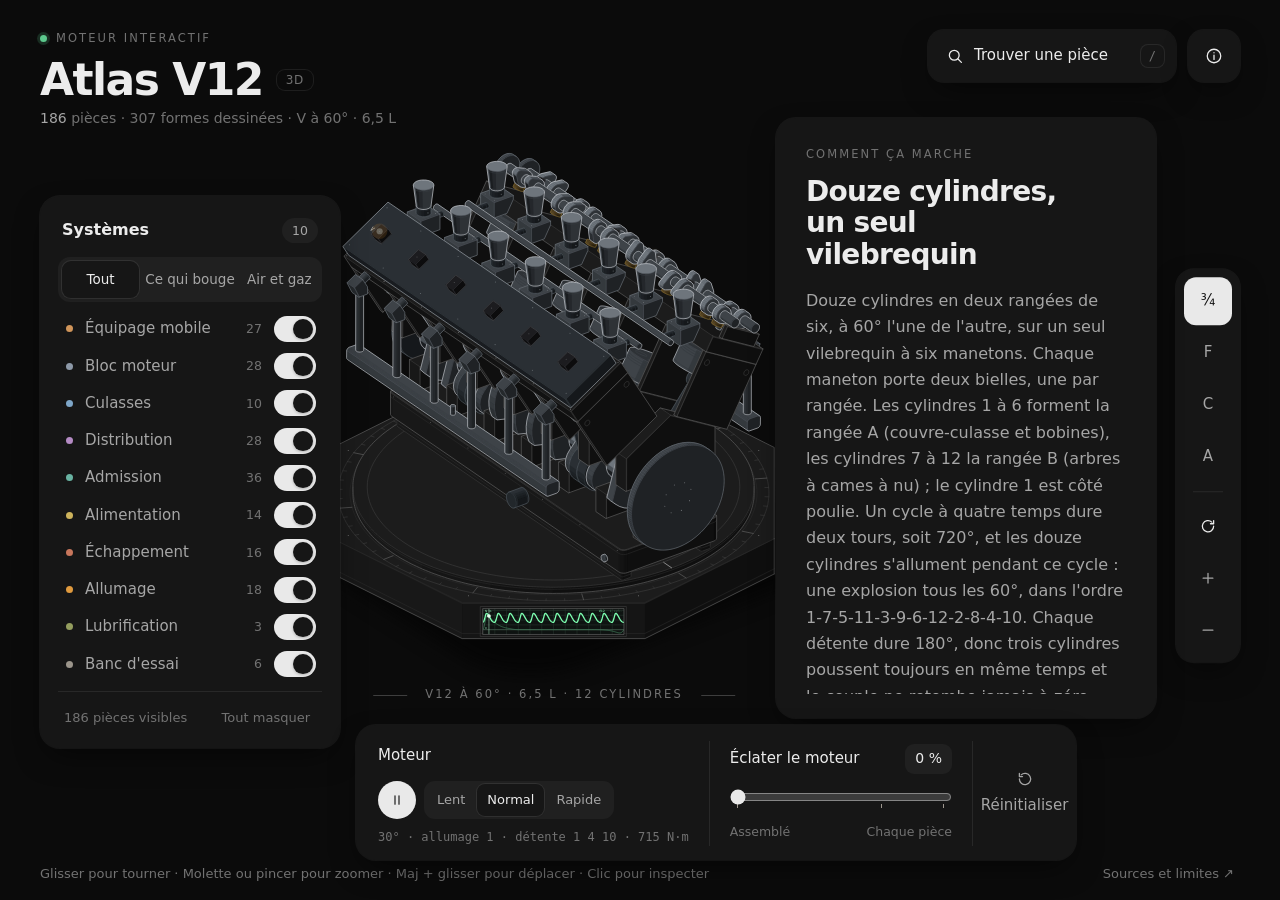
